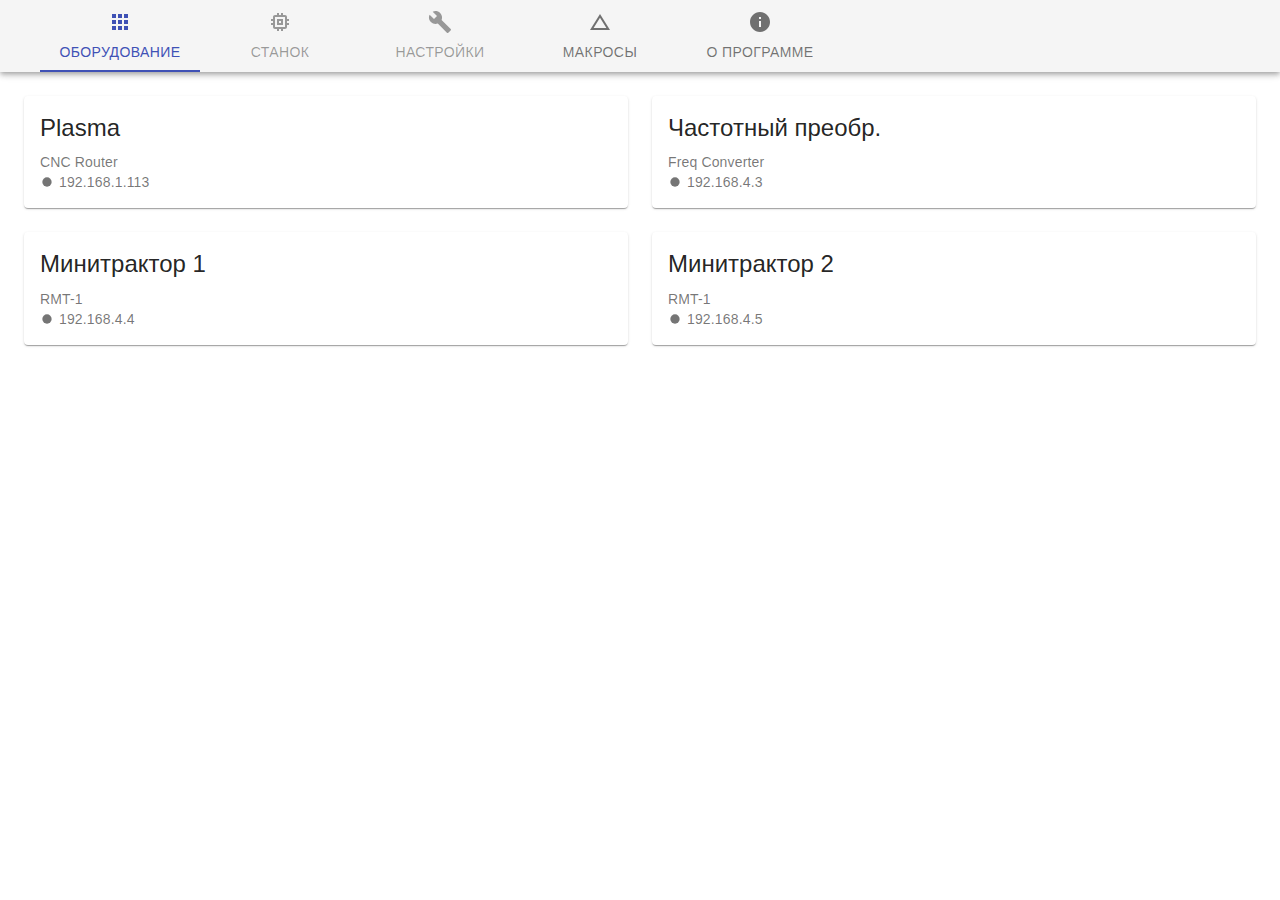
==== data/web/index.html @ c81351ec "Работа с spiffs" ====
<!doctype html><html lang="en"><head><meta charset="utf-8"/><meta name="viewport" content="width=device-width,user-scalable=no"/><meta name="theme-color" content="#000000"/><meta name="description" content="CNC Router"/><link rel="apple-touch-icon" href="./logo192.png"/><link rel="manifest" href="./manifest.json"/><link rel="icon" type="image/ico" href="./cnc-ico-16.ico"/><title>CNC Equipments</title><style>*{touch-action:manipulation}</style><style>@font-face{font-family:"Roboto";font-style:italic;font-display:swap;font-weight:400;src:url(../../static/media/roboto-cyrillic-ext-400-italic.b3e580d2.woff2) format("woff2"),url(../../static/media/roboto-all-400-italic.c762d850.woff) format("woff");unicode-range:U+0460-052f,U+1c80-1c88,U+20b4,U+2de0-2dff,U+a640-a69f,U+fe2e-fe2f}@font-face{font-family:"Roboto";font-style:italic;font-display:swap;font-weight:400;src:url(../../static/media/roboto-cyrillic-400-italic.8266321a.woff2) format("woff2"),url(../../static/media/roboto-all-400-italic.c762d850.woff) format("woff");unicode-range:U+0400-045f,U+0490-0491,U+04b0-04b1,U+2116}@font-face{font-family:"Roboto";font-style:italic;font-display:swap;font-weight:400;src:url(../../static/media/roboto-greek-ext-400-italic.801b64f7.woff2) format("woff2"),url(../../static/media/roboto-all-400-italic.c762d850.woff) format("woff");unicode-range:U+1f??}@font-face{font-family:"Roboto";font-style:italic;font-display:swap;font-weight:400;src:url(../../static/media/roboto-greek-400-italic.469a7840.woff2) format("woff2"),url(../../static/media/roboto-all-400-italic.c762d850.woff) format("woff");unicode-range:U+0370-03ff}@font-face{font-family:"Roboto";font-style:italic;font-display:swap;font-weight:400;src:url(../../static/media/roboto-vietnamese-400-italic.9780bde8.woff2) format("woff2"),url(../../static/media/roboto-all-400-italic.c762d850.woff) format("woff");unicode-range:U+0102-0103,U+0110-0111,U+0128-0129,U+0168-0169,U+01a0-01a1,U+01af-01b0,U+1ea0-1ef9,U+20ab}@font-face{font-family:"Roboto";font-style:italic;font-display:swap;font-weight:400;src:url(../../static/media/roboto-latin-ext-400-italic.dc3871f4.woff2) format("woff2"),url(../../static/media/roboto-all-400-italic.c762d850.woff) format("woff");unicode-range:U+0100-024f,U+0259,U+1e??,U+2020,U+20a0-20ab,U+20ad-20cf,U+2113,U+2c60-2c7f,U+a720-a7ff}@font-face{font-family:"Roboto";font-style:italic;font-display:swap;font-weight:400;src:url(../../static/media/roboto-latin-400-italic.51521a2a.woff2) format("woff2"),url(../../static/media/roboto-all-400-italic.c762d850.woff) format("woff");unicode-range:U+00??,U+0131,U+0152-0153,U+02bb-02bc,U+02c6,U+02da,U+02dc,U+2000-206f,U+2074,U+20ac,U+2122,U+2191,U+2193,U+2212,U+2215,U+feff,U+fffd}@font-face{font-family:"Roboto";font-style:normal;font-display:swap;font-weight:400;src:url(../../static/media/roboto-cyrillic-ext-400-normal.4743c758.woff2) format("woff2"),url(../../static/media/roboto-all-400-normal.a91ad097.woff) format("woff");unicode-range:U+0460-052f,U+1c80-1c88,U+20b4,U+2de0-2dff,U+a640-a69f,U+fe2e-fe2f}@font-face{font-family:"Roboto";font-style:normal;font-display:swap;font-weight:400;src:url(../../static/media/roboto-cyrillic-400-normal.8bb64952.woff2) format("woff2"),url(../../static/media/roboto-all-400-normal.a91ad097.woff) format("woff");unicode-range:U+0400-045f,U+0490-0491,U+04b0-04b1,U+2116}@font-face{font-family:"Roboto";font-style:normal;font-display:swap;font-weight:400;src:url(../../static/media/roboto-greek-ext-400-normal.182ee6a4.woff2) format("woff2"),url(../../static/media/roboto-all-400-normal.a91ad097.woff) format("woff");unicode-range:U+1f??}@font-face{font-family:"Roboto";font-style:normal;font-display:swap;font-weight:400;src:url(../../static/media/roboto-greek-400-normal.c1e9793c.woff2) format("woff2"),url(../../static/media/roboto-all-400-normal.a91ad097.woff) format("woff");unicode-range:U+0370-03ff}@font-face{font-family:"Roboto";font-style:normal;font-display:swap;font-weight:400;src:url(../../static/media/roboto-vietnamese-400-normal.a8be5b46.woff2) format("woff2"),url(../../static/media/roboto-all-400-normal.a91ad097.woff) format("woff");unicode-range:U+0102-0103,U+0110-0111,U+0128-0129,U+0168-0169,U+01a0-01a1,U+01af-01b0,U+1ea0-1ef9,U+20ab}@font-face{font-family:"Roboto";font-style:normal;font-display:swap;font-weight:400;src:url(../../static/media/roboto-latin-ext-400-normal.455200cb.woff2) format("woff2"),url(../../static/media/roboto-all-400-normal.a91ad097.woff) format("woff");unicode-range:U+0100-024f,U+0259,U+1e??,U+2020,U+20a0-20ab,U+20ad-20cf,U+2113,U+2c60-2c7f,U+a720-a7ff}@font-face{font-family:"Roboto";font-style:normal;font-display:swap;font-weight:400;src:url(../../static/media/roboto-latin-400-normal.479970ff.woff2) format("woff2"),url(../../static/media/roboto-all-400-normal.a91ad097.woff) format("woff");unicode-range:U+00??,U+0131,U+0152-0153,U+02bb-02bc,U+02c6,U+02da,U+02dc,U+2000-206f,U+2074,U+20ac,U+2122,U+2191,U+2193,U+2212,U+2215,U+feff,U+fffd}</style><style>body{margin:0;font-family:-apple-system,BlinkMacSystemFont,"Segoe UI","Roboto","Oxygen","Ubuntu","Cantarell","Fira Sans","Droid Sans","Helvetica Neue",sans-serif;-webkit-font-smoothing:antialiased;-moz-osx-font-smoothing:grayscale}code{font-family:source-code-pro,Menlo,Monaco,Consolas,"Courier New",monospace}.App-logo{height:40vmin;pointer-events:none}@media (prefers-reduced-motion:no-preference){.App-logo{-webkit-animation:App-logo-spin 20s linear infinite;animation:App-logo-spin 20s linear infinite}}.App-header{background-color:#282c34;min-height:100vh;display:flex;flex-direction:column;align-items:center;justify-content:center;font-size:calc(10px + 2vmin);color:#fff}.App-link{color:#61dafb}@-webkit-keyframes App-logo-spin{0%{transform:rotate(0deg)}to{transform:rotate(1turn)}}@keyframes App-logo-spin{0%{transform:rotate(0deg)}to{transform:rotate(1turn)}}</style></head><body><noscript>You need to enable JavaScript to run this app.</noscript><div id="root"></div><script>!function(e){function r(r){for(var n,l,c=r[0],f=r[1],i=r[2],p=0,s=[];p<c.length;p++)l=c[p],Object.prototype.hasOwnProperty.call(o,l)&&o[l]&&s.push(o[l][0]),o[l]=0;for(n in f)Object.prototype.hasOwnProperty.call(f,n)&&(e[n]=f[n]);for(a&&a(r);s.length;)s.shift()();return u.push.apply(u,i||[]),t()}function t(){for(var e,r=0;r<u.length;r++){for(var t=u[r],n=!0,c=1;c<t.length;c++){var f=t[c];0!==o[f]&&(n=!1)}n&&(u.splice(r--,1),e=l(l.s=t[0]))}return e}var n={},o={1:0},u=[];function l(r){if(n[r])return n[r].exports;var t=n[r]={i:r,l:!1,exports:{}};return e[r].call(t.exports,t,t.exports,l),t.l=!0,t.exports}l.m=e,l.c=n,l.d=function(e,r,t){l.o(e,r)||Object.defineProperty(e,r,{enumerable:!0,get:t})},l.r=function(e){"undefined"!==typeof Symbol&&Symbol.toStringTag&&Object.defineProperty(e,Symbol.toStringTag,{value:"Module"}),Object.defineProperty(e,"__esModule",{value:!0})},l.t=function(e,r){if(1&r&&(e=l(e)),8&r)return e;if(4&r&&"object"===typeof e&&e&&e.__esModule)return e;var t=Object.create(null);if(l.r(t),Object.defineProperty(t,"default",{enumerable:!0,value:e}),2&r&&"string"!=typeof e)for(var n in e)l.d(t,n,function(r){return e[r]}.bind(null,n));return t},l.n=function(e){var r=e&&e.__esModule?function(){return e.default}:function(){return e};return l.d(r,"a",r),r},l.o=function(e,r){return Object.prototype.hasOwnProperty.call(e,r)},l.p="./";var c=this["webpackJsonpcnc-router"]=this["webpackJsonpcnc-router"]||[],f=c.push.bind(c);c.push=r,c=c.slice();for(var i=0;i<c.length;i++)r(c[i]);var a=f;t()}([]);</script><script>/*! For license information please see 2.c179aa34.chunk.js.LICENSE.txt */
(this["webpackJsonpcnc-router"]=this["webpackJsonpcnc-router"]||[]).push([[2],[function(e,t,n){"use strict";e.exports=n(119)},function(e,t,n){"use strict";function r(){return(r=Object.assign||function(e){for(var t=1;t<arguments.length;t++){var n=arguments[t];for(var r in n)Object.prototype.hasOwnProperty.call(n,r)&&(e[r]=n[r])}return e}).apply(this,arguments)}n.d(t,"a",(function(){return r}))},function(e,t,n){"use strict";n.d(t,"a",(function(){return o}));var r=n(31);function o(e,t){if(null==e)return{};var n,o,i=Object(r.a)(e,t);if(Object.getOwnPropertySymbols){var a=Object.getOwnPropertySymbols(e);for(o=0;o<a.length;o++)n=a[o],t.indexOf(n)>=0||Object.prototype.propertyIsEnumerable.call(e,n)&&(i[n]=e[n])}return i}},function(e,t,n){"use strict";function r(e){var t,n,o="";if("string"===typeof e||"number"===typeof e)o+=e;else if("object"===typeof e)if(Array.isArray(e))for(t=0;t<e.length;t++)e[t]&&(n=r(e[t]))&&(o&&(o+=" "),o+=n);else for(t in e)e[t]&&(o&&(o+=" "),o+=t);return o}t.a=function(){for(var e,t,n=0,o="";n<arguments.length;)(e=arguments[n++])&&(t=r(e))&&(o&&(o+=" "),o+=t);return o}},function(e,t,n){"use strict";var r=n(1),o=n(2),i=n(0),a=n.n(i),l=(n(5),n(62)),u=n.n(l),c=n(134),s=n(179),d=n(135),f=function(e){var t=arguments.length>1&&void 0!==arguments[1]?arguments[1]:{};return function(n){var i=t.defaultTheme,l=t.withTheme,f=void 0!==l&&l,p=t.name,m=Object(o.a)(t,["defaultTheme","withTheme","name"]);var h=p,v=Object(c.a)(e,Object(r.a)({defaultTheme:i,Component:n,name:p||n.displayName,classNamePrefix:h},m)),b=a.a.forwardRef((function(e,t){e.classes;var l,u=e.innerRef,c=Object(o.a)(e,["classes","innerRef"]),m=v(Object(r.a)(Object(r.a)({},n.defaultProps),e)),h=c;return("string"===typeof p||f)&&(l=Object(d.a)()||i,p&&(h=Object(s.a)({theme:l,name:p,props:c})),f&&!h.theme&&(h.theme=l)),a.a.createElement(n,Object(r.a)({ref:u||t,classes:m},h))}));return u()(b,n),b}},p=n(41);t.a=function(e,t){return f(e,Object(r.a)({defaultTheme:p.a},t))}},function(e,t,n){e.exports=n(126)()},function(e,t,n){"use strict";n.d(t,"a",(function(){return o}));var r=n(103);function o(e){if("string"!==typeof e)throw new Error(Object(r.a)(7));return e.charAt(0).toUpperCase()+e.slice(1)}},function(e,t,n){"use strict";n.d(t,"a",(function(){return i}));var r=n(0),o=n(29);function i(e,t){return r.useMemo((function(){return null==e&&null==t?null:function(n){Object(o.a)(e,n),Object(o.a)(t,n)}}),[e,t])}},function(e,t,n){"use strict";function r(e,t,n){return t in e?Object.defineProperty(e,t,{value:n,enumerable:!0,configurable:!0,writable:!0}):e[t]=n,e}n.d(t,"a",(function(){return r}))},,function(e,t,n){"use strict";n.d(t,"d",(function(){return l})),n.d(t,"b",(function(){return c})),n.d(t,"c",(function(){return s})),n.d(t,"a",(function(){return d})),n.d(t,"e",(function(){return f}));var r=n(103);function o(e){var t=arguments.length>1&&void 0!==arguments[1]?arguments[1]:0,n=arguments.length>2&&void 0!==arguments[2]?arguments[2]:1;return Math.min(Math.max(t,e),n)}function i(e){if(e.type)return e;if("#"===e.charAt(0))return i(function(e){e=e.substr(1);var t=new RegExp(".{1,".concat(e.length>=6?2:1,"}"),"g"),n=e.match(t);return n&&1===n[0].length&&(n=n.map((function(e){return e+e}))),n?"rgb".concat(4===n.length?"a":"","(").concat(n.map((function(e,t){return t<3?parseInt(e,16):Math.round(parseInt(e,16)/255*1e3)/1e3})).join(", "),")"):""}(e));var t=e.indexOf("("),n=e.substring(0,t);if(-1===["rgb","rgba","hsl","hsla"].indexOf(n))throw new Error(Object(r.a)(3,e));var o=e.substring(t+1,e.length-1).split(",");return{type:n,values:o=o.map((function(e){return parseFloat(e)}))}}function a(e){var t=e.type,n=e.values;return-1!==t.indexOf("rgb")?n=n.map((function(e,t){return t<3?parseInt(e,10):e})):-1!==t.indexOf("hsl")&&(n[1]="".concat(n[1],"%"),n[2]="".concat(n[2],"%")),"".concat(t,"(").concat(n.join(", "),")")}function l(e,t){var n=u(e),r=u(t);return(Math.max(n,r)+.05)/(Math.min(n,r)+.05)}function u(e){var t="hsl"===(e=i(e)).type?i(function(e){var t=(e=i(e)).values,n=t[0],r=t[1]/100,o=t[2]/100,l=r*Math.min(o,1-o),u=function(e){var t=arguments.length>1&&void 0!==arguments[1]?arguments[1]:(e+n/30)%12;return o-l*Math.max(Math.min(t-3,9-t,1),-1)},c="rgb",s=[Math.round(255*u(0)),Math.round(255*u(8)),Math.round(255*u(4))];return"hsla"===e.type&&(c+="a",s.push(t[3])),a({type:c,values:s})}(e)).values:e.values;return t=t.map((function(e){return(e/=255)<=.03928?e/12.92:Math.pow((e+.055)/1.055,2.4)})),Number((.2126*t[0]+.7152*t[1]+.0722*t[2]).toFixed(3))}function c(e){var t=arguments.length>1&&void 0!==arguments[1]?arguments[1]:.15;return u(e)>.5?d(e,t):f(e,t)}function s(e,t){return e=i(e),t=o(t),"rgb"!==e.type&&"hsl"!==e.type||(e.type+="a"),e.values[3]=t,a(e)}function d(e,t){if(e=i(e),t=o(t),-1!==e.type.indexOf("hsl"))e.values[2]*=1-t;else if(-1!==e.type.indexOf("rgb"))for(var n=0;n<3;n+=1)e.values[n]*=1-t;return a(e)}function f(e,t){if(e=i(e),t=o(t),-1!==e.type.indexOf("hsl"))e.values[2]+=(100-e.values[2])*t;else if(-1!==e.type.indexOf("rgb"))for(var n=0;n<3;n+=1)e.values[n]+=(255-e.values[n])*t;return a(e)}},function(e,t,n){"use strict";!function e(){if("undefined"!==typeof __REACT_DEVTOOLS_GLOBAL_HOOK__&&"function"===typeof __REACT_DEVTOOLS_GLOBAL_HOOK__.checkDCE){0;try{__REACT_DEVTOOLS_GLOBAL_HOOK__.checkDCE(e)}catch(t){console.error(t)}}}(),e.exports=n(120)},function(e,t,n){"use strict";n.d(t,"a",(function(){return i}));var r=n(0),o="undefined"!==typeof window?r.useLayoutEffect:r.useEffect;function i(e){var t=r.useRef(e);return o((function(){t.current=e})),r.useCallback((function(){return t.current.apply(void 0,arguments)}),[])}},function(e,t,n){"use strict";function r(e){if(void 0===e)throw new ReferenceError("this hasn't been initialised - super() hasn't been called");return e}n.d(t,"a",(function(){return r}))},function(e,t,n){"use strict";function r(e,t){if(!(e instanceof t))throw new TypeError("Cannot call a class as a function")}n.d(t,"a",(function(){return r}))},function(e,t,n){"use strict";function r(e,t){for(var n=0;n<t.length;n++){var r=t[n];r.enumerable=r.enumerable||!1,r.configurable=!0,"value"in r&&(r.writable=!0),Object.defineProperty(e,r.key,r)}}function o(e,t,n){return t&&r(e.prototype,t),n&&r(e,n),e}n.d(t,"a",(function(){return o}))},function(e,t,n){"use strict";function r(e){return(r=Object.setPrototypeOf?Object.getPrototypeOf:function(e){return e.__proto__||Object.getPrototypeOf(e)})(e)}function o(){if("undefined"===typeof Reflect||!Reflect.construct)return!1;if(Reflect.construct.sham)return!1;if("function"===typeof Proxy)return!0;try{return Date.prototype.toString.call(Reflect.construct(Date,[],(function(){}))),!0}catch(e){return!1}}function i(e){return(i="function"===typeof Symbol&&"symbol"===typeof Symbol.iterator?function(e){return typeof e}:function(e){return e&&"function"===typeof Symbol&&e.constructor===Symbol&&e!==Symbol.prototype?"symbol":typeof e})(e)}n.d(t,"a",(function(){return u}));var a=n(13);function l(e,t){return!t||"object"!==i(t)&&"function"!==typeof t?Object(a.a)(e):t}function u(e){return function(){var t,n=r(e);if(o()){var i=r(this).constructor;t=Reflect.construct(n,arguments,i)}else t=n.apply(this,arguments);return l(this,t)}}},function(e,t,n){"use strict";function r(e,t){return(r=Object.setPrototypeOf||function(e,t){return e.__proto__=t,e})(e,t)}function o(e,t){if("function"!==typeof t&&null!==t)throw new TypeError("Super expression must either be null or a function");e.prototype=Object.create(t&&t.prototype,{constructor:{value:e,writable:!0,configurable:!0}}),t&&r(e,t)}n.d(t,"a",(function(){return o}))},function(e,t,n){"use strict";function r(e){return e&&e.ownerDocument||document}n.d(t,"a",(function(){return r}))},function(e,t){e.exports=function(e){return e&&e.__esModule?e:{default:e}}},function(e,t,n){"use strict";var r=n(19);Object.defineProperty(t,"__esModule",{value:!0}),t.default=function(e,t){var n=i.default.memo(i.default.forwardRef((function(t,n){return i.default.createElement(a.default,(0,o.default)({ref:n},t),e)})));0;return n.muiName=a.default.muiName,n};var o=r(n(129)),i=r(n(0)),a=r(n(81))},,function(e,t,n){"use strict";function r(e,t,n){return t in e?Object.defineProperty(e,t,{value:n,enumerable:!0,configurable:!0,writable:!0}):e[t]=n,e}n.d(t,"a",(function(){return r}))},function(e,t,n){"use strict";n.d(t,"a",(function(){return i}));var r=n(135),o=(n(0),n(41));function i(){return Object(r.a)()||o.a}},function(e,t,n){"use strict";n.d(t,"a",(function(){return o}));var r=n(60);function o(e,t){return function(e){if(Array.isArray(e))return e}(e)||function(e,t){if("undefined"!==typeof Symbol&&Symbol.iterator in Object(e)){var n=[],r=!0,o=!1,i=void 0;try{for(var a,l=e[Symbol.iterator]();!(r=(a=l.next()).done)&&(n.push(a.value),!t||n.length!==t);r=!0);}catch(u){o=!0,i=u}finally{try{r||null==l.return||l.return()}finally{if(o)throw i}}return n}}(e,t)||Object(r.a)(e,t)||function(){throw new TypeError("Invalid attempt to destructure non-iterable instance.\nIn order to be iterable, non-array objects must have a [Symbol.iterator]() method.")}()}},function(e,t,n){"use strict";function r(e){if(void 0===e)throw new ReferenceError("this hasn't been initialised - super() hasn't been called");return e}n.d(t,"a",(function(){return r}))},function(e,t,n){"use strict";n.d(t,"a",(function(){return i}));var r=n(0),o=n(46);function i(){return r.useContext(o.a)}},function(e,t,n){"use strict";n.d(t,"a",(function(){return l}));var r=n(1),o=n(0),i=n.n(o),a=n(64);function l(e,t){var n=function(t,n){return i.a.createElement(a.a,Object(r.a)({ref:n},t),e)};return n.muiName=a.a.muiName,i.a.memo(i.a.forwardRef(n))}},function(e,t,n){"use strict";n.d(t,"a",(function(){return i}));var r=n(58);var o=n(60);function i(e){return function(e){if(Array.isArray(e))return Object(r.a)(e)}(e)||function(e){if("undefined"!==typeof Symbol&&Symbol.iterator in Object(e))return Array.from(e)}(e)||Object(o.a)(e)||function(){throw new TypeError("Invalid attempt to spread non-iterable instance.\nIn order to be iterable, non-array objects must have a [Symbol.iterator]() method.")}()}},function(e,t,n){"use strict";function r(e,t){"function"===typeof e?e(t):e&&(e.current=t)}n.d(t,"a",(function(){return r}))},,function(e,t,n){"use strict";function r(e,t){if(null==e)return{};var n,r,o={},i=Object.keys(e);for(r=0;r<i.length;r++)n=i[r],t.indexOf(n)>=0||(o[n]=e[n]);return o}n.d(t,"a",(function(){return r}))},function(e,t,n){"use strict";n.d(t,"b",(function(){return i}));var r=n(2),o={easeInOut:"cubic-bezier(0.4, 0, 0.2, 1)",easeOut:"cubic-bezier(0.0, 0, 0.2, 1)",easeIn:"cubic-bezier(0.4, 0, 1, 1)",sharp:"cubic-bezier(0.4, 0, 0.6, 1)"},i={shortest:150,shorter:200,short:250,standard:300,complex:375,enteringScreen:225,leavingScreen:195};function a(e){return"".concat(Math.round(e),"ms")}t.a={easing:o,duration:i,create:function(){var e=arguments.length>0&&void 0!==arguments[0]?arguments[0]:["all"],t=arguments.length>1&&void 0!==arguments[1]?arguments[1]:{},n=t.duration,l=void 0===n?i.standard:n,u=t.easing,c=void 0===u?o.easeInOut:u,s=t.delay,d=void 0===s?0:s;Object(r.a)(t,["duration","easing","delay"]);return(Array.isArray(e)?e:[e]).map((function(e){return"".concat(e," ").concat("string"===typeof l?l:a(l)," ").concat(c," ").concat("string"===typeof d?d:a(d))})).join(",")},getAutoHeightDuration:function(e){if(!e)return 0;var t=e/36;return Math.round(10*(4+15*Math.pow(t,.25)+t/5))}}},function(e,t,n){"use strict";function r(){for(var e=arguments.length,t=new Array(e),n=0;n<e;n++)t[n]=arguments[n];return t.reduce((function(e,t){return null==t?e:function(){for(var n=arguments.length,r=new Array(n),o=0;o<n;o++)r[o]=arguments[o];e.apply(this,r),t.apply(this,r)}}),(function(){}))}n.d(t,"a",(function(){return r}))},,function(e,t,n){"use strict";function r(e,t){e.prototype=Object.create(t.prototype),e.prototype.constructor=e,e.__proto__=t}n.d(t,"a",(function(){return r}))},function(e,t,n){"use strict";function r(e){var t,n=arguments.length>1&&void 0!==arguments[1]?arguments[1]:166;function r(){for(var r=arguments.length,o=new Array(r),i=0;i<r;i++)o[i]=arguments[i];var a=this,l=function(){e.apply(a,o)};clearTimeout(t),t=setTimeout(l,n)}return r.clear=function(){clearTimeout(t)},r}n.d(t,"a",(function(){return r}))},,,function(e,t,n){"use strict";var r=n(132);t.a=function(e,t){return t?Object(r.a)(e,t,{clone:!1}):e}},function(e,t,n){"use strict";n.d(t,"a",(function(){return o}));var r=n(0);function o(e){var t=e.controlled,n=e.default,o=(e.name,e.state,r.useRef(void 0!==t).current),i=r.useState(n),a=i[0],l=i[1];return[o?t:a,r.useCallback((function(e){o||l(e)}),[])]}},function(e,t,n){"use strict";var r=n(8),o=n(2),i=n(132),a=n(1),l=["xs","sm","md","lg","xl"];function u(e){var t=e.values,n=void 0===t?{xs:0,sm:600,md:960,lg:1280,xl:1920}:t,r=e.unit,i=void 0===r?"px":r,u=e.step,c=void 0===u?5:u,s=Object(o.a)(e,["values","unit","step"]);function d(e){var t="number"===typeof n[e]?n[e]:e;return"@media (min-width:".concat(t).concat(i,")")}function f(e,t){var r=l.indexOf(t);return r===l.length-1?d(e):"@media (min-width:".concat("number"===typeof n[e]?n[e]:e).concat(i,") and ")+"(max-width:".concat((-1!==r&&"number"===typeof n[l[r+1]]?n[l[r+1]]:t)-c/100).concat(i,")")}return Object(a.a)({keys:l,values:n,up:d,down:function(e){var t=l.indexOf(e)+1,r=n[l[t]];return t===l.length?d("xs"):"@media (max-width:".concat(("number"===typeof r&&t>0?r:e)-c/100).concat(i,")")},between:f,only:function(e){return f(e,e)},width:function(e){return n[e]}},s)}function c(e,t,n){var o;return Object(a.a)({gutters:function(){var n=arguments.length>0&&void 0!==arguments[0]?arguments[0]:{};return Object(a.a)({paddingLeft:t(2),paddingRight:t(2)},n,Object(r.a)({},e.up("sm"),Object(a.a)({paddingLeft:t(3),paddingRight:t(3)},n[e.up("sm")])))},toolbar:(o={minHeight:56},Object(r.a)(o,"".concat(e.up("xs")," and (orientation: landscape)"),{minHeight:48}),Object(r.a)(o,e.up("sm"),{minHeight:64}),o)},n)}var s=n(103),d={black:"#000",white:"#fff"},f={50:"#fafafa",100:"#f5f5f5",200:"#eeeeee",300:"#e0e0e0",400:"#bdbdbd",500:"#9e9e9e",600:"#757575",700:"#616161",800:"#424242",900:"#212121",A100:"#d5d5d5",A200:"#aaaaaa",A400:"#303030",A700:"#616161"},p={50:"#e8eaf6",100:"#c5cae9",200:"#9fa8da",300:"#7986cb",400:"#5c6bc0",500:"#3f51b5",600:"#3949ab",700:"#303f9f",800:"#283593",900:"#1a237e",A100:"#8c9eff",A200:"#536dfe",A400:"#3d5afe",A700:"#304ffe"},m={50:"#fce4ec",100:"#f8bbd0",200:"#f48fb1",300:"#f06292",400:"#ec407a",500:"#e91e63",600:"#d81b60",700:"#c2185b",800:"#ad1457",900:"#880e4f",A100:"#ff80ab",A200:"#ff4081",A400:"#f50057",A700:"#c51162"},h={50:"#ffebee",100:"#ffcdd2",200:"#ef9a9a",300:"#e57373",400:"#ef5350",500:"#f44336",600:"#e53935",700:"#d32f2f",800:"#c62828",900:"#b71c1c",A100:"#ff8a80",A200:"#ff5252",A400:"#ff1744",A700:"#d50000"},v={50:"#fff3e0",100:"#ffe0b2",200:"#ffcc80",300:"#ffb74d",400:"#ffa726",500:"#ff9800",600:"#fb8c00",700:"#f57c00",800:"#ef6c00",900:"#e65100",A100:"#ffd180",A200:"#ffab40",A400:"#ff9100",A700:"#ff6d00"},b={50:"#e3f2fd",100:"#bbdefb",200:"#90caf9",300:"#64b5f6",400:"#42a5f5",500:"#2196f3",600:"#1e88e5",700:"#1976d2",800:"#1565c0",900:"#0d47a1",A100:"#82b1ff",A200:"#448aff",A400:"#2979ff",A700:"#2962ff"},g={50:"#e8f5e9",100:"#c8e6c9",200:"#a5d6a7",300:"#81c784",400:"#66bb6a",500:"#4caf50",600:"#43a047",700:"#388e3c",800:"#2e7d32",900:"#1b5e20",A100:"#b9f6ca",A200:"#69f0ae",A400:"#00e676",A700:"#00c853"},y=n(10),x={text:{primary:"rgba(0, 0, 0, 0.87)",secondary:"rgba(0, 0, 0, 0.54)",disabled:"rgba(0, 0, 0, 0.38)",hint:"rgba(0, 0, 0, 0.38)"},divider:"rgba(0, 0, 0, 0.12)",background:{paper:d.white,default:f[50]},action:{active:"rgba(0, 0, 0, 0.54)",hover:"rgba(0, 0, 0, 0.04)",hoverOpacity:.04,selected:"rgba(0, 0, 0, 0.08)",selectedOpacity:.08,disabled:"rgba(0, 0, 0, 0.26)",disabledBackground:"rgba(0, 0, 0, 0.12)",disabledOpacity:.38,focus:"rgba(0, 0, 0, 0.12)",focusOpacity:.12,activatedOpacity:.12}},w={text:{primary:d.white,secondary:"rgba(255, 255, 255, 0.7)",disabled:"rgba(255, 255, 255, 0.5)",hint:"rgba(255, 255, 255, 0.5)",icon:"rgba(255, 255, 255, 0.5)"},divider:"rgba(255, 255, 255, 0.12)",background:{paper:f[800],default:"#303030"},action:{active:d.white,hover:"rgba(255, 255, 255, 0.08)",hoverOpacity:.08,selected:"rgba(255, 255, 255, 0.16)",selectedOpacity:.16,disabled:"rgba(255, 255, 255, 0.3)",disabledBackground:"rgba(255, 255, 255, 0.12)",disabledOpacity:.38,focus:"rgba(255, 255, 255, 0.12)",focusOpacity:.12,activatedOpacity:.24}};function O(e,t,n,r){var o=r.light||r,i=r.dark||1.5*r;e[t]||(e.hasOwnProperty(n)?e[t]=e[n]:"light"===t?e.light=Object(y.e)(e.main,o):"dark"===t&&(e.dark=Object(y.a)(e.main,i)))}function E(e){var t=e.primary,n=void 0===t?{light:p[300],main:p[500],dark:p[700]}:t,r=e.secondary,l=void 0===r?{light:m.A200,main:m.A400,dark:m.A700}:r,u=e.error,c=void 0===u?{light:h[300],main:h[500],dark:h[700]}:u,E=e.warning,k=void 0===E?{light:v[300],main:v[500],dark:v[700]}:E,S=e.info,j=void 0===S?{light:b[300],main:b[500],dark:b[700]}:S,C=e.success,T=void 0===C?{light:g[300],main:g[500],dark:g[700]}:C,P=e.type,R=void 0===P?"light":P,N=e.contrastThreshold,M=void 0===N?3:N,I=e.tonalOffset,z=void 0===I?.2:I,_=Object(o.a)(e,["primary","secondary","error","warning","info","success","type","contrastThreshold","tonalOffset"]);function L(e){return Object(y.d)(e,w.text.primary)>=M?w.text.primary:x.text.primary}var A=function(e){var t=arguments.length>1&&void 0!==arguments[1]?arguments[1]:500,n=arguments.length>2&&void 0!==arguments[2]?arguments[2]:300,r=arguments.length>3&&void 0!==arguments[3]?arguments[3]:700;if(!(e=Object(a.a)({},e)).main&&e[t]&&(e.main=e[t]),!e.main)throw new Error(Object(s.a)(4,t));if("string"!==typeof e.main)throw new Error(Object(s.a)(5,JSON.stringify(e.main)));return O(e,"light",n,z),O(e,"dark",r,z),e.contrastText||(e.contrastText=L(e.main)),e},D={dark:w,light:x};return Object(i.a)(Object(a.a)({common:d,type:R,primary:A(n),secondary:A(l,"A400","A200","A700"),error:A(c),warning:A(k),info:A(j),success:A(T),grey:f,contrastThreshold:M,getContrastText:L,augmentColor:A,tonalOffset:z},D[R]),_)}function k(e){return Math.round(1e5*e)/1e5}var S={textTransform:"uppercase"};function j(e,t){var n="function"===typeof t?t(e):t,r=n.fontFamily,l=void 0===r?'"Roboto", "Helvetica", "Arial", sans-serif':r,u=n.fontSize,c=void 0===u?14:u,s=n.fontWeightLight,d=void 0===s?300:s,f=n.fontWeightRegular,p=void 0===f?400:f,m=n.fontWeightMedium,h=void 0===m?500:m,v=n.fontWeightBold,b=void 0===v?700:v,g=n.htmlFontSize,y=void 0===g?16:g,x=n.allVariants,w=n.pxToRem,O=Object(o.a)(n,["fontFamily","fontSize","fontWeightLight","fontWeightRegular","fontWeightMedium","fontWeightBold","htmlFontSize","allVariants","pxToRem"]);var E=c/14,j=w||function(e){return"".concat(e/y*E,"rem")},C=function(e,t,n,r,o){return Object(a.a)({fontFamily:l,fontWeight:e,fontSize:j(t),lineHeight:n},'"Roboto", "Helvetica", "Arial", sans-serif'===l?{letterSpacing:"".concat(k(r/t),"em")}:{},o,x)},T={h1:C(d,96,1.167,-1.5),h2:C(d,60,1.2,-.5),h3:C(p,48,1.167,0),h4:C(p,34,1.235,.25),h5:C(p,24,1.334,0),h6:C(h,20,1.6,.15),subtitle1:C(p,16,1.75,.15),subtitle2:C(h,14,1.57,.1),body1:C(p,16,1.5,.15),body2:C(p,14,1.43,.15),button:C(h,14,1.75,.4,S),caption:C(p,12,1.66,.4),overline:C(p,12,2.66,1,S)};return Object(i.a)(Object(a.a)({htmlFontSize:y,pxToRem:j,round:k,fontFamily:l,fontSize:c,fontWeightLight:d,fontWeightRegular:p,fontWeightMedium:h,fontWeightBold:b},T),O,{clone:!1})}function C(){return["".concat(arguments.length<=0?void 0:arguments[0],"px ").concat(arguments.length<=1?void 0:arguments[1],"px ").concat(arguments.length<=2?void 0:arguments[2],"px ").concat(arguments.length<=3?void 0:arguments[3],"px rgba(0,0,0,").concat(.2,")"),"".concat(arguments.length<=4?void 0:arguments[4],"px ").concat(arguments.length<=5?void 0:arguments[5],"px ").concat(arguments.length<=6?void 0:arguments[6],"px ").concat(arguments.length<=7?void 0:arguments[7],"px rgba(0,0,0,").concat(.14,")"),"".concat(arguments.length<=8?void 0:arguments[8],"px ").concat(arguments.length<=9?void 0:arguments[9],"px ").concat(arguments.length<=10?void 0:arguments[10],"px ").concat(arguments.length<=11?void 0:arguments[11],"px rgba(0,0,0,").concat(.12,")")].join(",")}var T=["none",C(0,2,1,-1,0,1,1,0,0,1,3,0),C(0,3,1,-2,0,2,2,0,0,1,5,0),C(0,3,3,-2,0,3,4,0,0,1,8,0),C(0,2,4,-1,0,4,5,0,0,1,10,0),C(0,3,5,-1,0,5,8,0,0,1,14,0),C(0,3,5,-1,0,6,10,0,0,1,18,0),C(0,4,5,-2,0,7,10,1,0,2,16,1),C(0,5,5,-3,0,8,10,1,0,3,14,2),C(0,5,6,-3,0,9,12,1,0,3,16,2),C(0,6,6,-3,0,10,14,1,0,4,18,3),C(0,6,7,-4,0,11,15,1,0,4,20,3),C(0,7,8,-4,0,12,17,2,0,5,22,4),C(0,7,8,-4,0,13,19,2,0,5,24,4),C(0,7,9,-4,0,14,21,2,0,5,26,4),C(0,8,9,-5,0,15,22,2,0,6,28,5),C(0,8,10,-5,0,16,24,2,0,6,30,5),C(0,8,11,-5,0,17,26,2,0,6,32,5),C(0,9,11,-5,0,18,28,2,0,7,34,6),C(0,9,12,-6,0,19,29,2,0,7,36,6),C(0,10,13,-6,0,20,31,3,0,8,38,7),C(0,10,13,-6,0,21,33,3,0,8,40,7),C(0,10,14,-6,0,22,35,3,0,8,42,7),C(0,11,14,-7,0,23,36,3,0,9,44,8),C(0,11,15,-7,0,24,38,3,0,9,46,8)],P={borderRadius:4},R=n(206);function N(){var e=arguments.length>0&&void 0!==arguments[0]?arguments[0]:8;if(e.mui)return e;var t=Object(R.a)({spacing:e}),n=function(){for(var e=arguments.length,n=new Array(e),r=0;r<e;r++)n[r]=arguments[r];return 0===n.length?t(1):1===n.length?t(n[0]):n.map((function(e){if("string"===typeof e)return e;var n=t(e);return"number"===typeof n?"".concat(n,"px"):n})).join(" ")};return Object.defineProperty(n,"unit",{get:function(){return e}}),n.mui=!0,n}var M=n(32),I=n(63);var z=function(){for(var e=arguments.length>0&&void 0!==arguments[0]?arguments[0]:{},t=e.breakpoints,n=void 0===t?{}:t,r=e.mixins,a=void 0===r?{}:r,l=e.palette,s=void 0===l?{}:l,d=e.spacing,f=e.typography,p=void 0===f?{}:f,m=Object(o.a)(e,["breakpoints","mixins","palette","spacing","typography"]),h=E(s),v=u(n),b=N(d),g=Object(i.a)({breakpoints:v,direction:"ltr",mixins:c(v,b,a),overrides:{},palette:h,props:{},shadows:T,typography:j(h,p),spacing:b,shape:P,transitions:M.a,zIndex:I.a},m),y=arguments.length,x=new Array(y>1?y-1:0),w=1;w<y;w++)x[w-1]=arguments[w];return g=x.reduce((function(e,t){return Object(i.a)(e,t)}),g)}();t.a=z},function(e,t,n){"use strict";var r=n(0),o=r.createContext({});t.a=o},function(e,t,n){"use strict";n.d(t,"b",(function(){return r})),n.d(t,"a",(function(){return o}));var r=function(e){return e.scrollTop};function o(e,t){var n=e.timeout,r=e.style,o=void 0===r?{}:r;return{duration:o.transitionDuration||"number"===typeof n?n:n[t.mode]||0,delay:o.transitionDelay}}},function(e,t,n){"use strict";function r(e){return(r="function"===typeof Symbol&&"symbol"===typeof Symbol.iterator?function(e){return typeof e}:function(e){return e&&"function"===typeof Symbol&&e.constructor===Symbol&&e!==Symbol.prototype?"symbol":typeof e})(e)}n.d(t,"a",(function(){return r}))},function(e,t,n){"use strict";function r(e){return null!=e&&!(Array.isArray(e)&&0===e.length)}function o(e){var t=arguments.length>1&&void 0!==arguments[1]&&arguments[1];return e&&(r(e.value)&&""!==e.value||t&&r(e.defaultValue)&&""!==e.defaultValue)}function i(e){return e.startAdornment}n.d(t,"b",(function(){return o})),n.d(t,"a",(function(){return i}))},function(e,t,n){"use strict";n.d(t,"b",(function(){return i}));var r=n(0),o=r.createContext();function i(){return r.useContext(o)}t.a=o},function(e,t,n){"use strict";var r=n(1),o=n(2),i=n(0),a=(n(5),n(3)),l=n(4),u=n(6),c={h1:"h1",h2:"h2",h3:"h3",h4:"h4",h5:"h5",h6:"h6",subtitle1:"h6",subtitle2:"h6",body1:"p",body2:"p"},s=i.forwardRef((function(e,t){var n=e.align,l=void 0===n?"inherit":n,s=e.classes,d=e.className,f=e.color,p=void 0===f?"initial":f,m=e.component,h=e.display,v=void 0===h?"initial":h,b=e.gutterBottom,g=void 0!==b&&b,y=e.noWrap,x=void 0!==y&&y,w=e.paragraph,O=void 0!==w&&w,E=e.variant,k=void 0===E?"body1":E,S=e.variantMapping,j=void 0===S?c:S,C=Object(o.a)(e,["align","classes","className","color","component","display","gutterBottom","noWrap","paragraph","variant","variantMapping"]),T=m||(O?"p":j[k]||c[k])||"span";return i.createElement(T,Object(r.a)({className:Object(a.a)(s.root,d,"inherit"!==k&&s[k],"initial"!==p&&s["color".concat(Object(u.a)(p))],x&&s.noWrap,g&&s.gutterBottom,O&&s.paragraph,"inherit"!==l&&s["align".concat(Object(u.a)(l))],"initial"!==v&&s["display".concat(Object(u.a)(v))]),ref:t},C))}));t.a=Object(l.a)((function(e){return{root:{margin:0},body2:e.typography.body2,body1:e.typography.body1,caption:e.typography.caption,button:e.typography.button,h1:e.typography.h1,h2:e.typography.h2,h3:e.typography.h3,h4:e.typography.h4,h5:e.typography.h5,h6:e.typography.h6,subtitle1:e.typography.subtitle1,subtitle2:e.typography.subtitle2,overline:e.typography.overline,srOnly:{position:"absolute",height:1,width:1,overflow:"hidden"},alignLeft:{textAlign:"left"},alignCenter:{textAlign:"center"},alignRight:{textAlign:"right"},alignJustify:{textAlign:"justify"},noWrap:{overflow:"hidden",textOverflow:"ellipsis",whiteSpace:"nowrap"},gutterBottom:{marginBottom:"0.35em"},paragraph:{marginBottom:16},colorInherit:{color:"inherit"},colorPrimary:{color:e.palette.primary.main},colorSecondary:{color:e.palette.secondary.main},colorTextPrimary:{color:e.palette.text.primary},colorTextSecondary:{color:e.palette.text.secondary},colorError:{color:e.palette.error.main},displayInline:{display:"inline"},displayBlock:{display:"block"}}}),{name:"MuiTypography"})(s)},,function(e,t,n){"use strict";n.d(t,"a",(function(){return m}));var r=n(0),o=n(11),i=!0,a=!1,l=null,u={text:!0,search:!0,url:!0,tel:!0,email:!0,password:!0,number:!0,date:!0,month:!0,week:!0,time:!0,datetime:!0,"datetime-local":!0};function c(e){e.metaKey||e.altKey||e.ctrlKey||(i=!0)}function s(){i=!1}function d(){"hidden"===this.visibilityState&&a&&(i=!0)}function f(e){var t=e.target;try{return t.matches(":focus-visible")}catch(n){}return i||function(e){var t=e.type,n=e.tagName;return!("INPUT"!==n||!u[t]||e.readOnly)||("TEXTAREA"===n&&!e.readOnly||!!e.isContentEditable)}(t)}function p(){a=!0,window.clearTimeout(l),l=window.setTimeout((function(){a=!1}),100)}function m(){return{isFocusVisible:f,onBlurVisible:p,ref:r.useCallback((function(e){var t,n=o.findDOMNode(e);null!=n&&((t=n.ownerDocument).addEventListener("keydown",c,!0),t.addEventListener("mousedown",s,!0),t.addEventListener("pointerdown",s,!0),t.addEventListener("touchstart",s,!0),t.addEventListener("visibilitychange",d,!0))}),[])}}},function(e,t,n){"use strict";n.d(t,"a",(function(){return o}));var r=n(18);function o(e){return Object(r.a)(e).defaultView||window}},function(e,t,n){"use strict";function r(e,t){for(var n=0;n<t.length;n++){var r=t[n];r.enumerable=r.enumerable||!1,r.configurable=!0,"value"in r&&(r.writable=!0),Object.defineProperty(e,r.key,r)}}function o(e,t,n){return t&&r(e.prototype,t),n&&r(e,n),e}n.d(t,"a",(function(){return o}))},function(e,t,n){"use strict";var r=n(0),o=n.n(r);t.a=o.a.createContext(null)},function(e,t,n){"use strict";n.d(t,"a",(function(){return o}));var r=n(0);function o(e,t){return r.isValidElement(e)&&-1!==t.indexOf(e.type.muiName)}},,,,function(e,t,n){"use strict";e.exports=n(128)},function(e,t,n){"use strict";function r(e,t){(null==t||t>e.length)&&(t=e.length);for(var n=0,r=new Array(t);n<t;n++)r[n]=e[n];return r}n.d(t,"a",(function(){return r}))},function(e,t,n){"use strict";var r=n(1),o=n(2),i=n(0),a=n.n(i),l=(n(5),n(11)),u=n(3),c=n(7),s=n(12),d=n(4),f=n(49),p=n(28),m=n(31),h=n(25),v=n(35),b=n(52);function g(e,t){var n=Object.create(null);return e&&i.Children.map(e,(function(e){return e})).forEach((function(e){n[e.key]=function(e){return t&&Object(i.isValidElement)(e)?t(e):e}(e)})),n}function y(e,t,n){return null!=n[t]?n[t]:e.props[t]}function x(e,t,n){var r=g(e.children),o=function(e,t){function n(n){return n in t?t[n]:e[n]}e=e||{},t=t||{};var r,o=Object.create(null),i=[];for(var a in e)a in t?i.length&&(o[a]=i,i=[]):i.push(a);var l={};for(var u in t){if(o[u])for(r=0;r<o[u].length;r++){var c=o[u][r];l[o[u][r]]=n(c)}l[u]=n(u)}for(r=0;r<i.length;r++)l[i[r]]=n(i[r]);return l}(t,r);return Object.keys(o).forEach((function(a){var l=o[a];if(Object(i.isValidElement)(l)){var u=a in t,c=a in r,s=t[a],d=Object(i.isValidElement)(s)&&!s.props.in;!c||u&&!d?c||!u||d?c&&u&&Object(i.isValidElement)(s)&&(o[a]=Object(i.cloneElement)(l,{onExited:n.bind(null,l),in:s.props.in,exit:y(l,"exit",e),enter:y(l,"enter",e)})):o[a]=Object(i.cloneElement)(l,{in:!1}):o[a]=Object(i.cloneElement)(l,{onExited:n.bind(null,l),in:!0,exit:y(l,"exit",e),enter:y(l,"enter",e)})}})),o}var w=Object.values||function(e){return Object.keys(e).map((function(t){return e[t]}))},O=function(e){function t(t,n){var r,o=(r=e.call(this,t,n)||this).handleExited.bind(Object(h.a)(r));return r.state={contextValue:{isMounting:!0},handleExited:o,firstRender:!0},r}Object(v.a)(t,e);var n=t.prototype;return n.componentDidMount=function(){this.mounted=!0,this.setState({contextValue:{isMounting:!1}})},n.componentWillUnmount=function(){this.mounted=!1},t.getDerivedStateFromProps=function(e,t){var n,r,o=t.children,a=t.handleExited;return{children:t.firstRender?(n=e,r=a,g(n.children,(function(e){return Object(i.cloneElement)(e,{onExited:r.bind(null,e),in:!0,appear:y(e,"appear",n),enter:y(e,"enter",n),exit:y(e,"exit",n)})}))):x(e,o,a),firstRender:!1}},n.handleExited=function(e,t){var n=g(this.props.children);e.key in n||(e.props.onExited&&e.props.onExited(t),this.mounted&&this.setState((function(t){var n=Object(r.a)({},t.children);return delete n[e.key],{children:n}})))},n.render=function(){var e=this.props,t=e.component,n=e.childFactory,r=Object(m.a)(e,["component","childFactory"]),o=this.state.contextValue,i=w(this.state.children).map(n);return delete r.appear,delete r.enter,delete r.exit,null===t?a.a.createElement(b.a.Provider,{value:o},i):a.a.createElement(b.a.Provider,{value:o},a.a.createElement(t,r,i))},t}(a.a.Component);O.propTypes={},O.defaultProps={component:"div",childFactory:function(e){return e}};var E=O,k="undefined"===typeof window?i.useEffect:i.useLayoutEffect;var S=function(e){var t=e.classes,n=e.pulsate,r=void 0!==n&&n,o=e.rippleX,a=e.rippleY,l=e.rippleSize,c=e.in,d=e.onExited,f=void 0===d?function(){}:d,p=e.timeout,m=i.useState(!1),h=m[0],v=m[1],b=Object(u.a)(t.ripple,t.rippleVisible,r&&t.ripplePulsate),g={width:l,height:l,top:-l/2+a,left:-l/2+o},y=Object(u.a)(t.child,h&&t.childLeaving,r&&t.childPulsate),x=Object(s.a)(f);return k((function(){if(!c){v(!0);var e=setTimeout(x,p);return function(){clearTimeout(e)}}}),[x,c,p]),i.createElement("span",{className:b,style:g},i.createElement("span",{className:y}))},j=i.forwardRef((function(e,t){var n=e.center,a=void 0!==n&&n,l=e.classes,c=e.className,s=Object(o.a)(e,["center","classes","className"]),d=i.useState([]),f=d[0],m=d[1],h=i.useRef(0),v=i.useRef(null);i.useEffect((function(){v.current&&(v.current(),v.current=null)}),[f]);var b=i.useRef(!1),g=i.useRef(null),y=i.useRef(null),x=i.useRef(null);i.useEffect((function(){return function(){clearTimeout(g.current)}}),[]);var w=i.useCallback((function(e){var t=e.pulsate,n=e.rippleX,r=e.rippleY,o=e.rippleSize,a=e.cb;m((function(e){return[].concat(Object(p.a)(e),[i.createElement(S,{key:h.current,classes:l,timeout:550,pulsate:t,rippleX:n,rippleY:r,rippleSize:o})])})),h.current+=1,v.current=a}),[l]),O=i.useCallback((function(){var e=arguments.length>0&&void 0!==arguments[0]?arguments[0]:{},t=arguments.length>1&&void 0!==arguments[1]?arguments[1]:{},n=arguments.length>2?arguments[2]:void 0,r=t.pulsate,o=void 0!==r&&r,i=t.center,l=void 0===i?a||t.pulsate:i,u=t.fakeElement,c=void 0!==u&&u;if("mousedown"===e.type&&b.current)b.current=!1;else{"touchstart"===e.type&&(b.current=!0);var s,d,f,p=c?null:x.current,m=p?p.getBoundingClientRect():{width:0,height:0,left:0,top:0};if(l||0===e.clientX&&0===e.clientY||!e.clientX&&!e.touches)s=Math.round(m.width/2),d=Math.round(m.height/2);else{var h=e.touches?e.touches[0]:e,v=h.clientX,O=h.clientY;s=Math.round(v-m.left),d=Math.round(O-m.top)}if(l)(f=Math.sqrt((2*Math.pow(m.width,2)+Math.pow(m.height,2))/3))%2===0&&(f+=1);else{var E=2*Math.max(Math.abs((p?p.clientWidth:0)-s),s)+2,k=2*Math.max(Math.abs((p?p.clientHeight:0)-d),d)+2;f=Math.sqrt(Math.pow(E,2)+Math.pow(k,2))}e.touches?null===y.current&&(y.current=function(){w({pulsate:o,rippleX:s,rippleY:d,rippleSize:f,cb:n})},g.current=setTimeout((function(){y.current&&(y.current(),y.current=null)}),80)):w({pulsate:o,rippleX:s,rippleY:d,rippleSize:f,cb:n})}}),[a,w]),k=i.useCallback((function(){O({},{pulsate:!0})}),[O]),j=i.useCallback((function(e,t){if(clearTimeout(g.current),"touchend"===e.type&&y.current)return e.persist(),y.current(),y.current=null,void(g.current=setTimeout((function(){j(e,t)})));y.current=null,m((function(e){return e.length>0?e.slice(1):e})),v.current=t}),[]);return i.useImperativeHandle(t,(function(){return{pulsate:k,start:O,stop:j}}),[k,O,j]),i.createElement("span",Object(r.a)({className:Object(u.a)(l.root,c),ref:x},s),i.createElement(E,{component:null,exit:!0},f))})),C=Object(d.a)((function(e){return{root:{overflow:"hidden",pointerEvents:"none",position:"absolute",zIndex:0,top:0,right:0,bottom:0,left:0,borderRadius:"inherit"},ripple:{opacity:0,position:"absolute"},rippleVisible:{opacity:.3,transform:"scale(1)",animation:"$enter ".concat(550,"ms ").concat(e.transitions.easing.easeInOut)},ripplePulsate:{animationDuration:"".concat(e.transitions.duration.shorter,"ms")},child:{opacity:1,display:"block",width:"100%",height:"100%",borderRadius:"50%",backgroundColor:"currentColor"},childLeaving:{opacity:0,animation:"$exit ".concat(550,"ms ").concat(e.transitions.easing.easeInOut)},childPulsate:{position:"absolute",left:0,top:0,animation:"$pulsate 2500ms ".concat(e.transitions.easing.easeInOut," 200ms infinite")},"@keyframes enter":{"0%":{transform:"scale(0)",opacity:.1},"100%":{transform:"scale(1)",opacity:.3}},"@keyframes exit":{"0%":{opacity:1},"100%":{opacity:0}},"@keyframes pulsate":{"0%":{transform:"scale(1)"},"50%":{transform:"scale(0.92)"},"100%":{transform:"scale(1)"}}}}),{flip:!1,name:"MuiTouchRipple"})(i.memo(j)),T=i.forwardRef((function(e,t){var n=e.action,a=e.buttonRef,d=e.centerRipple,p=void 0!==d&&d,m=e.children,h=e.classes,v=e.className,b=e.component,g=void 0===b?"button":b,y=e.disabled,x=void 0!==y&&y,w=e.disableRipple,O=void 0!==w&&w,E=e.disableTouchRipple,k=void 0!==E&&E,S=e.focusRipple,j=void 0!==S&&S,T=e.focusVisibleClassName,P=e.onBlur,R=e.onClick,N=e.onFocus,M=e.onFocusVisible,I=e.onKeyDown,z=e.onKeyUp,_=e.onMouseDown,L=e.onMouseLeave,A=e.onMouseUp,D=e.onTouchEnd,F=e.onTouchMove,W=e.onTouchStart,B=e.onDragLeave,V=e.tabIndex,$=void 0===V?0:V,H=e.TouchRippleProps,U=e.type,q=void 0===U?"button":U,K=Object(o.a)(e,["action","buttonRef","centerRipple","children","classes","className","component","disabled","disableRipple","disableTouchRipple","focusRipple","focusVisibleClassName","onBlur","onClick","onFocus","onFocusVisible","onKeyDown","onKeyUp","onMouseDown","onMouseLeave","onMouseUp","onTouchEnd","onTouchMove","onTouchStart","onDragLeave","tabIndex","TouchRippleProps","type"]),Q=i.useRef(null);var Y=i.useRef(null),X=i.useState(!1),G=X[0],J=X[1];x&&G&&J(!1);var Z=Object(f.a)(),ee=Z.isFocusVisible,te=Z.onBlurVisible,ne=Z.ref;function re(e,t){var n=arguments.length>2&&void 0!==arguments[2]?arguments[2]:k;return Object(s.a)((function(r){return t&&t(r),!n&&Y.current&&Y.current[e](r),!0}))}i.useImperativeHandle(n,(function(){return{focusVisible:function(){J(!0),Q.current.focus()}}}),[]),i.useEffect((function(){G&&j&&!O&&Y.current.pulsate()}),[O,j,G]);var oe=re("start",_),ie=re("stop",B),ae=re("stop",A),le=re("stop",(function(e){G&&e.preventDefault(),L&&L(e)})),ue=re("start",W),ce=re("stop",D),se=re("stop",F),de=re("stop",(function(e){G&&(te(e),J(!1)),P&&P(e)}),!1),fe=Object(s.a)((function(e){Q.current||(Q.current=e.currentTarget),ee(e)&&(J(!0),M&&M(e)),N&&N(e)})),pe=function(){var e=l.findDOMNode(Q.current);return g&&"button"!==g&&!("A"===e.tagName&&e.href)},me=i.useRef(!1),he=Object(s.a)((function(e){j&&!me.current&&G&&Y.current&&" "===e.key&&(me.current=!0,e.persist(),Y.current.stop(e,(function(){Y.current.start(e)}))),e.target===e.currentTarget&&pe()&&" "===e.key&&e.preventDefault(),I&&I(e),e.target===e.currentTarget&&pe()&&"Enter"===e.key&&!x&&(e.preventDefault(),R&&R(e))})),ve=Object(s.a)((function(e){j&&" "===e.key&&Y.current&&G&&!e.defaultPrevented&&(me.current=!1,e.persist(),Y.current.stop(e,(function(){Y.current.pulsate(e)}))),z&&z(e),R&&e.target===e.currentTarget&&pe()&&" "===e.key&&!e.defaultPrevented&&R(e)})),be=g;"button"===be&&K.href&&(be="a");var ge={};"button"===be?(ge.type=q,ge.disabled=x):("a"===be&&K.href||(ge.role="button"),ge["aria-disabled"]=x);var ye=Object(c.a)(a,t),xe=Object(c.a)(ne,Q),we=Object(c.a)(ye,xe),Oe=i.useState(!1),Ee=Oe[0],ke=Oe[1];i.useEffect((function(){ke(!0)}),[]);var Se=Ee&&!O&&!x;return i.createElement(be,Object(r.a)({className:Object(u.a)(h.root,v,G&&[h.focusVisible,T],x&&h.disabled),onBlur:de,onClick:R,onFocus:fe,onKeyDown:he,onKeyUp:ve,onMouseDown:oe,onMouseLeave:le,onMouseUp:ae,onDragLeave:ie,onTouchEnd:ce,onTouchMove:se,onTouchStart:ue,ref:we,tabIndex:x?-1:$},ge,K),m,Se?i.createElement(C,Object(r.a)({ref:Y,center:p},H)):null)}));t.a=Object(d.a)({root:{display:"inline-flex",alignItems:"center",justifyContent:"center",position:"relative",WebkitTapHighlightColor:"transparent",backgroundColor:"transparent",outline:0,border:0,margin:0,borderRadius:0,padding:0,cursor:"pointer",userSelect:"none",verticalAlign:"middle","-moz-appearance":"none","-webkit-appearance":"none",textDecoration:"none",color:"inherit","&::-moz-focus-inner":{borderStyle:"none"},"&$disabled":{pointerEvents:"none",cursor:"default"},"@media print":{colorAdjust:"exact"}},disabled:{},focusVisible:{}},{name:"MuiButtonBase"})(T)},function(e,t,n){"use strict";n.d(t,"a",(function(){return o}));var r=n(58);function o(e,t){if(e){if("string"===typeof e)return Object(r.a)(e,t);var n=Object.prototype.toString.call(e).slice(8,-1);return"Object"===n&&e.constructor&&(n=e.constructor.name),"Map"===n||"Set"===n?Array.from(e):"Arguments"===n||/^(?:Ui|I)nt(?:8|16|32)(?:Clamped)?Array$/.test(n)?Object(r.a)(e,t):void 0}}},function(e,t,n){"use strict";n.d(t,"a",(function(){return a}));n(28),n(1);var r=n(44),o=(n(5),n(39),{xs:0,sm:600,md:960,lg:1280,xl:1920}),i={keys:["xs","sm","md","lg","xl"],up:function(e){return"@media (min-width:".concat(o[e],"px)")}};function a(e,t,n){if(Array.isArray(t)){var o=e.theme.breakpoints||i;return t.reduce((function(e,r,i){return e[o.up(o.keys[i])]=n(t[i]),e}),{})}if("object"===Object(r.a)(t)){var a=e.theme.breakpoints||i;return Object.keys(t).reduce((function(e,r){return e[a.up(r)]=n(t[r]),e}),{})}return n(t)}},function(e,t,n){"use strict";var r=n(57),o={childContextTypes:!0,contextType:!0,contextTypes:!0,defaultProps:!0,displayName:!0,getDefaultProps:!0,getDerivedStateFromError:!0,getDerivedStateFromProps:!0,mixins:!0,propTypes:!0,type:!0},i={name:!0,length:!0,prototype:!0,caller:!0,callee:!0,arguments:!0,arity:!0},a={$$typeof:!0,compare:!0,defaultProps:!0,displayName:!0,propTypes:!0,type:!0},l={};function u(e){return r.isMemo(e)?a:l[e.$$typeof]||o}l[r.ForwardRef]={$$typeof:!0,render:!0,defaultProps:!0,displayName:!0,propTypes:!0},l[r.Memo]=a;var c=Object.defineProperty,s=Object.getOwnPropertyNames,d=Object.getOwnPropertySymbols,f=Object.getOwnPropertyDescriptor,p=Object.getPrototypeOf,m=Object.prototype;e.exports=function e(t,n,r){if("string"!==typeof n){if(m){var o=p(n);o&&o!==m&&e(t,o,r)}var a=s(n);d&&(a=a.concat(d(n)));for(var l=u(t),h=u(n),v=0;v<a.length;++v){var b=a[v];if(!i[b]&&(!r||!r[b])&&(!h||!h[b])&&(!l||!l[b])){var g=f(n,b);try{c(t,b,g)}catch(y){}}}}return t}},function(e,t,n){"use strict";t.a={mobileStepper:1e3,speedDial:1050,appBar:1100,drawer:1200,modal:1300,snackbar:1400,tooltip:1500}},function(e,t,n){"use strict";var r=n(1),o=n(2),i=n(0),a=(n(5),n(3)),l=n(4),u=n(6),c=i.forwardRef((function(e,t){var n=e.children,l=e.classes,c=e.className,s=e.color,d=void 0===s?"inherit":s,f=e.component,p=void 0===f?"svg":f,m=e.fontSize,h=void 0===m?"default":m,v=e.htmlColor,b=e.titleAccess,g=e.viewBox,y=void 0===g?"0 0 24 24":g,x=Object(o.a)(e,["children","classes","className","color","component","fontSize","htmlColor","titleAccess","viewBox"]);return i.createElement(p,Object(r.a)({className:Object(a.a)(l.root,c,"inherit"!==d&&l["color".concat(Object(u.a)(d))],"default"!==h&&l["fontSize".concat(Object(u.a)(h))]),focusable:"false",viewBox:y,color:v,"aria-hidden":!b||void 0,role:b?"img":void 0,ref:t},x),n,b?i.createElement("title",null,b):null)}));c.muiName="SvgIcon",t.a=Object(l.a)((function(e){return{root:{userSelect:"none",width:"1em",height:"1em",display:"inline-block",fill:"currentColor",flexShrink:0,fontSize:e.typography.pxToRem(24),transition:e.transitions.create("fill",{duration:e.transitions.duration.shorter})},colorPrimary:{color:e.palette.primary.main},colorSecondary:{color:e.palette.secondary.main},colorAction:{color:e.palette.action.active},colorError:{color:e.palette.error.main},colorDisabled:{color:e.palette.action.disabled},fontSizeInherit:{fontSize:"inherit"},fontSizeSmall:{fontSize:e.typography.pxToRem(20)},fontSizeLarge:{fontSize:e.typography.pxToRem(35)}}}),{name:"MuiSvgIcon"})(c)},function(e,t,n){"use strict";function r(){var e=document.createElement("div");e.style.width="99px",e.style.height="99px",e.style.position="absolute",e.style.top="-9999px",e.style.overflow="scroll",document.body.appendChild(e);var t=e.offsetWidth-e.clientWidth;return document.body.removeChild(e),t}n.d(t,"a",(function(){return r}))},function(e,t,n){"use strict";function r(e,t){if(null==e)return{};var n,r,o=function(e,t){if(null==e)return{};var n,r,o={},i=Object.keys(e);for(r=0;r<i.length;r++)n=i[r],t.indexOf(n)>=0||(o[n]=e[n]);return o}(e,t);if(Object.getOwnPropertySymbols){var i=Object.getOwnPropertySymbols(e);for(r=0;r<i.length;r++)n=i[r],t.indexOf(n)>=0||Object.prototype.propertyIsEnumerable.call(e,n)&&(o[n]=e[n])}return o}n.d(t,"a",(function(){return r}))},,,function(e,t,n){"use strict";var r=n(19);Object.defineProperty(t,"__esModule",{value:!0}),t.default=void 0;var o=r(n(0)),i=(0,r(n(20)).default)(o.default.createElement("path",{d:"M4 12l1.41 1.41L11 7.83V20h2V7.83l5.58 5.59L20 12l-8-8-8 8z"}),"ArrowUpward");t.default=i},function(e,t,n){"use strict";var r=n(19);Object.defineProperty(t,"__esModule",{value:!0}),t.default=void 0;var o=r(n(0)),i=(0,r(n(20)).default)(o.default.createElement("path",{d:"M20 12l-1.41-1.41L13 16.17V4h-2v12.17l-5.58-5.59L4 12l8 8 8-8z"}),"ArrowDownward");t.default=i},function(e,t,n){"use strict";var r=n(19);Object.defineProperty(t,"__esModule",{value:!0}),t.default=void 0;var o=r(n(0)),i=(0,r(n(20)).default)(o.default.createElement("circle",{cx:"12",cy:"12",r:"10"}),"Brightness1");t.default=i},function(e,t,n){"use strict";n.d(t,"a",(function(){return i}));var r=n(22);function o(e,t){var n=Object.keys(e);if(Object.getOwnPropertySymbols){var r=Object.getOwnPropertySymbols(e);t&&(r=r.filter((function(t){return Object.getOwnPropertyDescriptor(e,t).enumerable}))),n.push.apply(n,r)}return n}function i(e){for(var t=1;t<arguments.length;t++){var n=null!=arguments[t]?arguments[t]:{};t%2?o(Object(n),!0).forEach((function(t){Object(r.a)(e,t,n[t])})):Object.getOwnPropertyDescriptors?Object.defineProperties(e,Object.getOwnPropertyDescriptors(n)):o(Object(n)).forEach((function(t){Object.defineProperty(e,t,Object.getOwnPropertyDescriptor(n,t))}))}return e}},function(e,t,n){"use strict";var r=n(2),o=n(1),i=n(0),a=(n(5),n(3)),l=n(4),u=i.forwardRef((function(e,t){var n=e.classes,l=e.className,u=e.component,c=void 0===u?"div":u,s=e.square,d=void 0!==s&&s,f=e.elevation,p=void 0===f?1:f,m=e.variant,h=void 0===m?"elevation":m,v=Object(r.a)(e,["classes","className","component","square","elevation","variant"]);return i.createElement(c,Object(o.a)({className:Object(a.a)(n.root,l,"outlined"===h?n.outlined:n["elevation".concat(p)],!d&&n.rounded),ref:t},v))}));t.a=Object(l.a)((function(e){var t={};return e.shadows.forEach((function(e,n){t["elevation".concat(n)]={boxShadow:e}})),Object(o.a)({root:{backgroundColor:e.palette.background.paper,color:e.palette.text.primary,transition:e.transitions.create("box-shadow")},rounded:{borderRadius:e.shape.borderRadius},outlined:{border:"1px solid ".concat(e.palette.divider)}},t)}),{name:"MuiPaper"})(u)},,,,,,,function(e,t,n){"use strict";var r=Object.getOwnPropertySymbols,o=Object.prototype.hasOwnProperty,i=Object.prototype.propertyIsEnumerable;function a(e){if(null===e||void 0===e)throw new TypeError("Object.assign cannot be called with null or undefined");return Object(e)}e.exports=function(){try{if(!Object.assign)return!1;var e=new String("abc");if(e[5]="de","5"===Object.getOwnPropertyNames(e)[0])return!1;for(var t={},n=0;n<10;n++)t["_"+String.fromCharCode(n)]=n;if("0123456789"!==Object.getOwnPropertyNames(t).map((function(e){return t[e]})).join(""))return!1;var r={};return"abcdefghijklmnopqrst".split("").forEach((function(e){r[e]=e})),"abcdefghijklmnopqrst"===Object.keys(Object.assign({},r)).join("")}catch(o){return!1}}()?Object.assign:function(e,t){for(var n,l,u=a(e),c=1;c<arguments.length;c++){for(var s in n=Object(arguments[c]))o.call(n,s)&&(u[s]=n[s]);if(r){l=r(n);for(var d=0;d<l.length;d++)i.call(n,l[d])&&(u[l[d]]=n[l[d]])}}return u}},function(e,t,n){"use strict";n.r(t);var r=n(64);n.d(t,"default",(function(){return r.a}))},function(e,t,n){"use strict";var r=n(19);Object.defineProperty(t,"__esModule",{value:!0}),t.default=void 0;var o=r(n(0)),i=(0,r(n(20)).default)(o.default.createElement("path",{d:"M19 6.41L17.59 5 12 10.59 6.41 5 5 6.41 10.59 12 5 17.59 6.41 19 12 13.41 17.59 19 19 17.59 13.41 12z"}),"Close");t.default=i},function(e,t,n){"use strict";var r=n(19);Object.defineProperty(t,"__esModule",{value:!0}),t.default=void 0;var o=r(n(0)),i=(0,r(n(20)).default)(o.default.createElement("circle",{cx:"12",cy:"12",r:"8"}),"FiberManualRecord");t.default=i},,function(e,t,n){"use strict";(function(e){var n="undefined"!==typeof window&&"undefined"!==typeof document&&"undefined"!==typeof navigator,r=function(){for(var e=["Edge","Trident","Firefox"],t=0;t<e.length;t+=1)if(n&&navigator.userAgent.indexOf(e[t])>=0)return 1;return 0}();var o=n&&window.Promise?function(e){var t=!1;return function(){t||(t=!0,window.Promise.resolve().then((function(){t=!1,e()})))}}:function(e){var t=!1;return function(){t||(t=!0,setTimeout((function(){t=!1,e()}),r))}};function i(e){return e&&"[object Function]"==={}.toString.call(e)}function a(e,t){if(1!==e.nodeType)return[];var n=e.ownerDocument.defaultView.getComputedStyle(e,null);return t?n[t]:n}function l(e){return"HTML"===e.nodeName?e:e.parentNode||e.host}function u(e){if(!e)return document.body;switch(e.nodeName){case"HTML":case"BODY":return e.ownerDocument.body;case"#document":return e.body}var t=a(e),n=t.overflow,r=t.overflowX,o=t.overflowY;return/(auto|scroll|overlay)/.test(n+o+r)?e:u(l(e))}function c(e){return e&&e.referenceNode?e.referenceNode:e}var s=n&&!(!window.MSInputMethodContext||!document.documentMode),d=n&&/MSIE 10/.test(navigator.userAgent);function f(e){return 11===e?s:10===e?d:s||d}function p(e){if(!e)return document.documentElement;for(var t=f(10)?document.body:null,n=e.offsetParent||null;n===t&&e.nextElementSibling;)n=(e=e.nextElementSibling).offsetParent;var r=n&&n.nodeName;return r&&"BODY"!==r&&"HTML"!==r?-1!==["TH","TD","TABLE"].indexOf(n.nodeName)&&"static"===a(n,"position")?p(n):n:e?e.ownerDocument.documentElement:document.documentElement}function m(e){return null!==e.parentNode?m(e.parentNode):e}function h(e,t){if(!e||!e.nodeType||!t||!t.nodeType)return document.documentElement;var n=e.compareDocumentPosition(t)&Node.DOCUMENT_POSITION_FOLLOWING,r=n?e:t,o=n?t:e,i=document.createRange();i.setStart(r,0),i.setEnd(o,0);var a=i.commonAncestorContainer;if(e!==a&&t!==a||r.contains(o))return function(e){var t=e.nodeName;return"BODY"!==t&&("HTML"===t||p(e.firstElementChild)===e)}(a)?a:p(a);var l=m(e);return l.host?h(l.host,t):h(e,m(t).host)}function v(e){var t=arguments.length>1&&void 0!==arguments[1]?arguments[1]:"top",n="top"===t?"scrollTop":"scrollLeft",r=e.nodeName;if("BODY"===r||"HTML"===r){var o=e.ownerDocument.documentElement,i=e.ownerDocument.scrollingElement||o;return i[n]}return e[n]}function b(e,t){var n=arguments.length>2&&void 0!==arguments[2]&&arguments[2],r=v(t,"top"),o=v(t,"left"),i=n?-1:1;return e.top+=r*i,e.bottom+=r*i,e.left+=o*i,e.right+=o*i,e}function g(e,t){var n="x"===t?"Left":"Top",r="Left"===n?"Right":"Bottom";return parseFloat(e["border"+n+"Width"])+parseFloat(e["border"+r+"Width"])}function y(e,t,n,r){return Math.max(t["offset"+e],t["scroll"+e],n["client"+e],n["offset"+e],n["scroll"+e],f(10)?parseInt(n["offset"+e])+parseInt(r["margin"+("Height"===e?"Top":"Left")])+parseInt(r["margin"+("Height"===e?"Bottom":"Right")]):0)}function x(e){var t=e.body,n=e.documentElement,r=f(10)&&getComputedStyle(n);return{height:y("Height",t,n,r),width:y("Width",t,n,r)}}var w=function(e,t){if(!(e instanceof t))throw new TypeError("Cannot call a class as a function")},O=function(){function e(e,t){for(var n=0;n<t.length;n++){var r=t[n];r.enumerable=r.enumerable||!1,r.configurable=!0,"value"in r&&(r.writable=!0),Object.defineProperty(e,r.key,r)}}return function(t,n,r){return n&&e(t.prototype,n),r&&e(t,r),t}}(),E=function(e,t,n){return t in e?Object.defineProperty(e,t,{value:n,enumerable:!0,configurable:!0,writable:!0}):e[t]=n,e},k=Object.assign||function(e){for(var t=1;t<arguments.length;t++){var n=arguments[t];for(var r in n)Object.prototype.hasOwnProperty.call(n,r)&&(e[r]=n[r])}return e};function S(e){return k({},e,{right:e.left+e.width,bottom:e.top+e.height})}function j(e){var t={};try{if(f(10)){t=e.getBoundingClientRect();var n=v(e,"top"),r=v(e,"left");t.top+=n,t.left+=r,t.bottom+=n,t.right+=r}else t=e.getBoundingClientRect()}catch(p){}var o={left:t.left,top:t.top,width:t.right-t.left,height:t.bottom-t.top},i="HTML"===e.nodeName?x(e.ownerDocument):{},l=i.width||e.clientWidth||o.width,u=i.height||e.clientHeight||o.height,c=e.offsetWidth-l,s=e.offsetHeight-u;if(c||s){var d=a(e);c-=g(d,"x"),s-=g(d,"y"),o.width-=c,o.height-=s}return S(o)}function C(e,t){var n=arguments.length>2&&void 0!==arguments[2]&&arguments[2],r=f(10),o="HTML"===t.nodeName,i=j(e),l=j(t),c=u(e),s=a(t),d=parseFloat(s.borderTopWidth),p=parseFloat(s.borderLeftWidth);n&&o&&(l.top=Math.max(l.top,0),l.left=Math.max(l.left,0));var m=S({top:i.top-l.top-d,left:i.left-l.left-p,width:i.width,height:i.height});if(m.marginTop=0,m.marginLeft=0,!r&&o){var h=parseFloat(s.marginTop),v=parseFloat(s.marginLeft);m.top-=d-h,m.bottom-=d-h,m.left-=p-v,m.right-=p-v,m.marginTop=h,m.marginLeft=v}return(r&&!n?t.contains(c):t===c&&"BODY"!==c.nodeName)&&(m=b(m,t)),m}function T(e){var t=arguments.length>1&&void 0!==arguments[1]&&arguments[1],n=e.ownerDocument.documentElement,r=C(e,n),o=Math.max(n.clientWidth,window.innerWidth||0),i=Math.max(n.clientHeight,window.innerHeight||0),a=t?0:v(n),l=t?0:v(n,"left"),u={top:a-r.top+r.marginTop,left:l-r.left+r.marginLeft,width:o,height:i};return S(u)}function P(e){var t=e.nodeName;if("BODY"===t||"HTML"===t)return!1;if("fixed"===a(e,"position"))return!0;var n=l(e);return!!n&&P(n)}function R(e){if(!e||!e.parentElement||f())return document.documentElement;for(var t=e.parentElement;t&&"none"===a(t,"transform");)t=t.parentElement;return t||document.documentElement}function N(e,t,n,r){var o=arguments.length>4&&void 0!==arguments[4]&&arguments[4],i={top:0,left:0},a=o?R(e):h(e,c(t));if("viewport"===r)i=T(a,o);else{var s=void 0;"scrollParent"===r?"BODY"===(s=u(l(t))).nodeName&&(s=e.ownerDocument.documentElement):s="window"===r?e.ownerDocument.documentElement:r;var d=C(s,a,o);if("HTML"!==s.nodeName||P(a))i=d;else{var f=x(e.ownerDocument),p=f.height,m=f.width;i.top+=d.top-d.marginTop,i.bottom=p+d.top,i.left+=d.left-d.marginLeft,i.right=m+d.left}}var v="number"===typeof(n=n||0);return i.left+=v?n:n.left||0,i.top+=v?n:n.top||0,i.right-=v?n:n.right||0,i.bottom-=v?n:n.bottom||0,i}function M(e){return e.width*e.height}function I(e,t,n,r,o){var i=arguments.length>5&&void 0!==arguments[5]?arguments[5]:0;if(-1===e.indexOf("auto"))return e;var a=N(n,r,i,o),l={top:{width:a.width,height:t.top-a.top},right:{width:a.right-t.right,height:a.height},bottom:{width:a.width,height:a.bottom-t.bottom},left:{width:t.left-a.left,height:a.height}},u=Object.keys(l).map((function(e){return k({key:e},l[e],{area:M(l[e])})})).sort((function(e,t){return t.area-e.area})),c=u.filter((function(e){var t=e.width,r=e.height;return t>=n.clientWidth&&r>=n.clientHeight})),s=c.length>0?c[0].key:u[0].key,d=e.split("-")[1];return s+(d?"-"+d:"")}function z(e,t,n){var r=arguments.length>3&&void 0!==arguments[3]?arguments[3]:null,o=r?R(t):h(t,c(n));return C(n,o,r)}function _(e){var t=e.ownerDocument.defaultView.getComputedStyle(e),n=parseFloat(t.marginTop||0)+parseFloat(t.marginBottom||0),r=parseFloat(t.marginLeft||0)+parseFloat(t.marginRight||0);return{width:e.offsetWidth+r,height:e.offsetHeight+n}}function L(e){var t={left:"right",right:"left",bottom:"top",top:"bottom"};return e.replace(/left|right|bottom|top/g,(function(e){return t[e]}))}function A(e,t,n){n=n.split("-")[0];var r=_(e),o={width:r.width,height:r.height},i=-1!==["right","left"].indexOf(n),a=i?"top":"left",l=i?"left":"top",u=i?"height":"width",c=i?"width":"height";return o[a]=t[a]+t[u]/2-r[u]/2,o[l]=n===l?t[l]-r[c]:t[L(l)],o}function D(e,t){return Array.prototype.find?e.find(t):e.filter(t)[0]}function F(e,t,n){return(void 0===n?e:e.slice(0,function(e,t,n){if(Array.prototype.findIndex)return e.findIndex((function(e){return e[t]===n}));var r=D(e,(function(e){return e[t]===n}));return e.indexOf(r)}(e,"name",n))).forEach((function(e){e.function&&console.warn("`modifier.function` is deprecated, use `modifier.fn`!");var n=e.function||e.fn;e.enabled&&i(n)&&(t.offsets.popper=S(t.offsets.popper),t.offsets.reference=S(t.offsets.reference),t=n(t,e))})),t}function W(){if(!this.state.isDestroyed){var e={instance:this,styles:{},arrowStyles:{},attributes:{},flipped:!1,offsets:{}};e.offsets.reference=z(this.state,this.popper,this.reference,this.options.positionFixed),e.placement=I(this.options.placement,e.offsets.reference,this.popper,this.reference,this.options.modifiers.flip.boundariesElement,this.options.modifiers.flip.padding),e.originalPlacement=e.placement,e.positionFixed=this.options.positionFixed,e.offsets.popper=A(this.popper,e.offsets.reference,e.placement),e.offsets.popper.position=this.options.positionFixed?"fixed":"absolute",e=F(this.modifiers,e),this.state.isCreated?this.options.onUpdate(e):(this.state.isCreated=!0,this.options.onCreate(e))}}function B(e,t){return e.some((function(e){var n=e.name;return e.enabled&&n===t}))}function V(e){for(var t=[!1,"ms","Webkit","Moz","O"],n=e.charAt(0).toUpperCase()+e.slice(1),r=0;r<t.length;r++){var o=t[r],i=o?""+o+n:e;if("undefined"!==typeof document.body.style[i])return i}return null}function $(){return this.state.isDestroyed=!0,B(this.modifiers,"applyStyle")&&(this.popper.removeAttribute("x-placement"),this.popper.style.position="",this.popper.style.top="",this.popper.style.left="",this.popper.style.right="",this.popper.style.bottom="",this.popper.style.willChange="",this.popper.style[V("transform")]=""),this.disableEventListeners(),this.options.removeOnDestroy&&this.popper.parentNode.removeChild(this.popper),this}function H(e){var t=e.ownerDocument;return t?t.defaultView:window}function U(e,t,n,r){n.updateBound=r,H(e).addEventListener("resize",n.updateBound,{passive:!0});var o=u(e);return function e(t,n,r,o){var i="BODY"===t.nodeName,a=i?t.ownerDocument.defaultView:t;a.addEventListener(n,r,{passive:!0}),i||e(u(a.parentNode),n,r,o),o.push(a)}(o,"scroll",n.updateBound,n.scrollParents),n.scrollElement=o,n.eventsEnabled=!0,n}function q(){this.state.eventsEnabled||(this.state=U(this.reference,this.options,this.state,this.scheduleUpdate))}function K(){var e,t;this.state.eventsEnabled&&(cancelAnimationFrame(this.scheduleUpdate),this.state=(e=this.reference,t=this.state,H(e).removeEventListener("resize",t.updateBound),t.scrollParents.forEach((function(e){e.removeEventListener("scroll",t.updateBound)})),t.updateBound=null,t.scrollParents=[],t.scrollElement=null,t.eventsEnabled=!1,t))}function Q(e){return""!==e&&!isNaN(parseFloat(e))&&isFinite(e)}function Y(e,t){Object.keys(t).forEach((function(n){var r="";-1!==["width","height","top","right","bottom","left"].indexOf(n)&&Q(t[n])&&(r="px"),e.style[n]=t[n]+r}))}var X=n&&/Firefox/i.test(navigator.userAgent);function G(e,t,n){var r=D(e,(function(e){return e.name===t})),o=!!r&&e.some((function(e){return e.name===n&&e.enabled&&e.order<r.order}));if(!o){var i="`"+t+"`",a="`"+n+"`";console.warn(a+" modifier is required by "+i+" modifier in order to work, be sure to include it before "+i+"!")}return o}var J=["auto-start","auto","auto-end","top-start","top","top-end","right-start","right","right-end","bottom-end","bottom","bottom-start","left-end","left","left-start"],Z=J.slice(3);function ee(e){var t=arguments.length>1&&void 0!==arguments[1]&&arguments[1],n=Z.indexOf(e),r=Z.slice(n+1).concat(Z.slice(0,n));return t?r.reverse():r}var te="flip",ne="clockwise",re="counterclockwise";function oe(e,t,n,r){var o=[0,0],i=-1!==["right","left"].indexOf(r),a=e.split(/(\+|\-)/).map((function(e){return e.trim()})),l=a.indexOf(D(a,(function(e){return-1!==e.search(/,|\s/)})));a[l]&&-1===a[l].indexOf(",")&&console.warn("Offsets separated by white space(s) are deprecated, use a comma (,) instead.");var u=/\s*,\s*|\s+/,c=-1!==l?[a.slice(0,l).concat([a[l].split(u)[0]]),[a[l].split(u)[1]].concat(a.slice(l+1))]:[a];return(c=c.map((function(e,r){var o=(1===r?!i:i)?"height":"width",a=!1;return e.reduce((function(e,t){return""===e[e.length-1]&&-1!==["+","-"].indexOf(t)?(e[e.length-1]=t,a=!0,e):a?(e[e.length-1]+=t,a=!1,e):e.concat(t)}),[]).map((function(e){return function(e,t,n,r){var o=e.match(/((?:\-|\+)?\d*\.?\d*)(.*)/),i=+o[1],a=o[2];if(!i)return e;if(0===a.indexOf("%")){var l=void 0;switch(a){case"%p":l=n;break;case"%":case"%r":default:l=r}return S(l)[t]/100*i}if("vh"===a||"vw"===a){return("vh"===a?Math.max(document.documentElement.clientHeight,window.innerHeight||0):Math.max(document.documentElement.clientWidth,window.innerWidth||0))/100*i}return i}(e,o,t,n)}))}))).forEach((function(e,t){e.forEach((function(n,r){Q(n)&&(o[t]+=n*("-"===e[r-1]?-1:1))}))})),o}var ie={placement:"bottom",positionFixed:!1,eventsEnabled:!0,removeOnDestroy:!1,onCreate:function(){},onUpdate:function(){},modifiers:{shift:{order:100,enabled:!0,fn:function(e){var t=e.placement,n=t.split("-")[0],r=t.split("-")[1];if(r){var o=e.offsets,i=o.reference,a=o.popper,l=-1!==["bottom","top"].indexOf(n),u=l?"left":"top",c=l?"width":"height",s={start:E({},u,i[u]),end:E({},u,i[u]+i[c]-a[c])};e.offsets.popper=k({},a,s[r])}return e}},offset:{order:200,enabled:!0,fn:function(e,t){var n=t.offset,r=e.placement,o=e.offsets,i=o.popper,a=o.reference,l=r.split("-")[0],u=void 0;return u=Q(+n)?[+n,0]:oe(n,i,a,l),"left"===l?(i.top+=u[0],i.left-=u[1]):"right"===l?(i.top+=u[0],i.left+=u[1]):"top"===l?(i.left+=u[0],i.top-=u[1]):"bottom"===l&&(i.left+=u[0],i.top+=u[1]),e.popper=i,e},offset:0},preventOverflow:{order:300,enabled:!0,fn:function(e,t){var n=t.boundariesElement||p(e.instance.popper);e.instance.reference===n&&(n=p(n));var r=V("transform"),o=e.instance.popper.style,i=o.top,a=o.left,l=o[r];o.top="",o.left="",o[r]="";var u=N(e.instance.popper,e.instance.reference,t.padding,n,e.positionFixed);o.top=i,o.left=a,o[r]=l,t.boundaries=u;var c=t.priority,s=e.offsets.popper,d={primary:function(e){var n=s[e];return s[e]<u[e]&&!t.escapeWithReference&&(n=Math.max(s[e],u[e])),E({},e,n)},secondary:function(e){var n="right"===e?"left":"top",r=s[n];return s[e]>u[e]&&!t.escapeWithReference&&(r=Math.min(s[n],u[e]-("right"===e?s.width:s.height))),E({},n,r)}};return c.forEach((function(e){var t=-1!==["left","top"].indexOf(e)?"primary":"secondary";s=k({},s,d[t](e))})),e.offsets.popper=s,e},priority:["left","right","top","bottom"],padding:5,boundariesElement:"scrollParent"},keepTogether:{order:400,enabled:!0,fn:function(e){var t=e.offsets,n=t.popper,r=t.reference,o=e.placement.split("-")[0],i=Math.floor,a=-1!==["top","bottom"].indexOf(o),l=a?"right":"bottom",u=a?"left":"top",c=a?"width":"height";return n[l]<i(r[u])&&(e.offsets.popper[u]=i(r[u])-n[c]),n[u]>i(r[l])&&(e.offsets.popper[u]=i(r[l])),e}},arrow:{order:500,enabled:!0,fn:function(e,t){var n;if(!G(e.instance.modifiers,"arrow","keepTogether"))return e;var r=t.element;if("string"===typeof r){if(!(r=e.instance.popper.querySelector(r)))return e}else if(!e.instance.popper.contains(r))return console.warn("WARNING: `arrow.element` must be child of its popper element!"),e;var o=e.placement.split("-")[0],i=e.offsets,l=i.popper,u=i.reference,c=-1!==["left","right"].indexOf(o),s=c?"height":"width",d=c?"Top":"Left",f=d.toLowerCase(),p=c?"left":"top",m=c?"bottom":"right",h=_(r)[s];u[m]-h<l[f]&&(e.offsets.popper[f]-=l[f]-(u[m]-h)),u[f]+h>l[m]&&(e.offsets.popper[f]+=u[f]+h-l[m]),e.offsets.popper=S(e.offsets.popper);var v=u[f]+u[s]/2-h/2,b=a(e.instance.popper),g=parseFloat(b["margin"+d]),y=parseFloat(b["border"+d+"Width"]),x=v-e.offsets.popper[f]-g-y;return x=Math.max(Math.min(l[s]-h,x),0),e.arrowElement=r,e.offsets.arrow=(E(n={},f,Math.round(x)),E(n,p,""),n),e},element:"[x-arrow]"},flip:{order:600,enabled:!0,fn:function(e,t){if(B(e.instance.modifiers,"inner"))return e;if(e.flipped&&e.placement===e.originalPlacement)return e;var n=N(e.instance.popper,e.instance.reference,t.padding,t.boundariesElement,e.positionFixed),r=e.placement.split("-")[0],o=L(r),i=e.placement.split("-")[1]||"",a=[];switch(t.behavior){case te:a=[r,o];break;case ne:a=ee(r);break;case re:a=ee(r,!0);break;default:a=t.behavior}return a.forEach((function(l,u){if(r!==l||a.length===u+1)return e;r=e.placement.split("-")[0],o=L(r);var c=e.offsets.popper,s=e.offsets.reference,d=Math.floor,f="left"===r&&d(c.right)>d(s.left)||"right"===r&&d(c.left)<d(s.right)||"top"===r&&d(c.bottom)>d(s.top)||"bottom"===r&&d(c.top)<d(s.bottom),p=d(c.left)<d(n.left),m=d(c.right)>d(n.right),h=d(c.top)<d(n.top),v=d(c.bottom)>d(n.bottom),b="left"===r&&p||"right"===r&&m||"top"===r&&h||"bottom"===r&&v,g=-1!==["top","bottom"].indexOf(r),y=!!t.flipVariations&&(g&&"start"===i&&p||g&&"end"===i&&m||!g&&"start"===i&&h||!g&&"end"===i&&v),x=!!t.flipVariationsByContent&&(g&&"start"===i&&m||g&&"end"===i&&p||!g&&"start"===i&&v||!g&&"end"===i&&h),w=y||x;(f||b||w)&&(e.flipped=!0,(f||b)&&(r=a[u+1]),w&&(i=function(e){return"end"===e?"start":"start"===e?"end":e}(i)),e.placement=r+(i?"-"+i:""),e.offsets.popper=k({},e.offsets.popper,A(e.instance.popper,e.offsets.reference,e.placement)),e=F(e.instance.modifiers,e,"flip"))})),e},behavior:"flip",padding:5,boundariesElement:"viewport",flipVariations:!1,flipVariationsByContent:!1},inner:{order:700,enabled:!1,fn:function(e){var t=e.placement,n=t.split("-")[0],r=e.offsets,o=r.popper,i=r.reference,a=-1!==["left","right"].indexOf(n),l=-1===["top","left"].indexOf(n);return o[a?"left":"top"]=i[n]-(l?o[a?"width":"height"]:0),e.placement=L(t),e.offsets.popper=S(o),e}},hide:{order:800,enabled:!0,fn:function(e){if(!G(e.instance.modifiers,"hide","preventOverflow"))return e;var t=e.offsets.reference,n=D(e.instance.modifiers,(function(e){return"preventOverflow"===e.name})).boundaries;if(t.bottom<n.top||t.left>n.right||t.top>n.bottom||t.right<n.left){if(!0===e.hide)return e;e.hide=!0,e.attributes["x-out-of-boundaries"]=""}else{if(!1===e.hide)return e;e.hide=!1,e.attributes["x-out-of-boundaries"]=!1}return e}},computeStyle:{order:850,enabled:!0,fn:function(e,t){var n=t.x,r=t.y,o=e.offsets.popper,i=D(e.instance.modifiers,(function(e){return"applyStyle"===e.name})).gpuAcceleration;void 0!==i&&console.warn("WARNING: `gpuAcceleration` option moved to `computeStyle` modifier and will not be supported in future versions of Popper.js!");var a=void 0!==i?i:t.gpuAcceleration,l=p(e.instance.popper),u=j(l),c={position:o.position},s=function(e,t){var n=e.offsets,r=n.popper,o=n.reference,i=Math.round,a=Math.floor,l=function(e){return e},u=i(o.width),c=i(r.width),s=-1!==["left","right"].indexOf(e.placement),d=-1!==e.placement.indexOf("-"),f=t?s||d||u%2===c%2?i:a:l,p=t?i:l;return{left:f(u%2===1&&c%2===1&&!d&&t?r.left-1:r.left),top:p(r.top),bottom:p(r.bottom),right:f(r.right)}}(e,window.devicePixelRatio<2||!X),d="bottom"===n?"top":"bottom",f="right"===r?"left":"right",m=V("transform"),h=void 0,v=void 0;if(v="bottom"===d?"HTML"===l.nodeName?-l.clientHeight+s.bottom:-u.height+s.bottom:s.top,h="right"===f?"HTML"===l.nodeName?-l.clientWidth+s.right:-u.width+s.right:s.left,a&&m)c[m]="translate3d("+h+"px, "+v+"px, 0)",c[d]=0,c[f]=0,c.willChange="transform";else{var b="bottom"===d?-1:1,g="right"===f?-1:1;c[d]=v*b,c[f]=h*g,c.willChange=d+", "+f}var y={"x-placement":e.placement};return e.attributes=k({},y,e.attributes),e.styles=k({},c,e.styles),e.arrowStyles=k({},e.offsets.arrow,e.arrowStyles),e},gpuAcceleration:!0,x:"bottom",y:"right"},applyStyle:{order:900,enabled:!0,fn:function(e){var t,n;return Y(e.instance.popper,e.styles),t=e.instance.popper,n=e.attributes,Object.keys(n).forEach((function(e){!1!==n[e]?t.setAttribute(e,n[e]):t.removeAttribute(e)})),e.arrowElement&&Object.keys(e.arrowStyles).length&&Y(e.arrowElement,e.arrowStyles),e},onLoad:function(e,t,n,r,o){var i=z(o,t,e,n.positionFixed),a=I(n.placement,i,t,e,n.modifiers.flip.boundariesElement,n.modifiers.flip.padding);return t.setAttribute("x-placement",a),Y(t,{position:n.positionFixed?"fixed":"absolute"}),n},gpuAcceleration:void 0}}},ae=function(){function e(t,n){var r=this,a=arguments.length>2&&void 0!==arguments[2]?arguments[2]:{};w(this,e),this.scheduleUpdate=function(){return requestAnimationFrame(r.update)},this.update=o(this.update.bind(this)),this.options=k({},e.Defaults,a),this.state={isDestroyed:!1,isCreated:!1,scrollParents:[]},this.reference=t&&t.jquery?t[0]:t,this.popper=n&&n.jquery?n[0]:n,this.options.modifiers={},Object.keys(k({},e.Defaults.modifiers,a.modifiers)).forEach((function(t){r.options.modifiers[t]=k({},e.Defaults.modifiers[t]||{},a.modifiers?a.modifiers[t]:{})})),this.modifiers=Object.keys(this.options.modifiers).map((function(e){return k({name:e},r.options.modifiers[e])})).sort((function(e,t){return e.order-t.order})),this.modifiers.forEach((function(e){e.enabled&&i(e.onLoad)&&e.onLoad(r.reference,r.popper,r.options,e,r.state)})),this.update();var l=this.options.eventsEnabled;l&&this.enableEventListeners(),this.state.eventsEnabled=l}return O(e,[{key:"update",value:function(){return W.call(this)}},{key:"destroy",value:function(){return $.call(this)}},{key:"enableEventListeners",value:function(){return q.call(this)}},{key:"disableEventListeners",value:function(){return K.call(this)}}]),e}();ae.Utils=("undefined"!==typeof window?window:e).PopperUtils,ae.placements=J,ae.Defaults=ie,t.a=ae}).call(this,n(130))},function(e,t,n){"use strict";var r=n(19);Object.defineProperty(t,"__esModule",{value:!0}),t.default=void 0;var o=r(n(0)),i=(0,r(n(20)).default)(o.default.createElement("path",{d:"M11 18c0 1.1-.9 2-2 2s-2-.9-2-2 .9-2 2-2 2 .9 2 2zm-2-8c-1.1 0-2 .9-2 2s.9 2 2 2 2-.9 2-2-.9-2-2-2zm0-6c-1.1 0-2 .9-2 2s.9 2 2 2 2-.9 2-2-.9-2-2-2zm6 4c1.1 0 2-.9 2-2s-.9-2-2-2-2 .9-2 2 .9 2 2 2zm0 2c-1.1 0-2 .9-2 2s.9 2 2 2 2-.9 2-2-.9-2-2-2zm0 6c-1.1 0-2 .9-2 2s.9 2 2 2 2-.9 2-2-.9-2-2-2z"}),"DragIndicator");t.default=i},function(e,t,n){"use strict";var r=n(19);Object.defineProperty(t,"__esModule",{value:!0}),t.default=void 0;var o=r(n(0)),i=(0,r(n(20)).default)(o.default.createElement("path",{d:"M23 5.5V20c0 2.2-1.8 4-4 4h-7.3c-1.08 0-2.1-.43-2.85-1.19L1 14.83s1.26-1.23 1.3-1.25c.22-.19.49-.29.79-.29.22 0 .42.06.6.16.04.01 4.31 2.46 4.31 2.46V4c0-.83.67-1.5 1.5-1.5S11 3.17 11 4v7h1V1.5c0-.83.67-1.5 1.5-1.5S15 .67 15 1.5V11h1V2.5c0-.83.67-1.5 1.5-1.5s1.5.67 1.5 1.5V11h1V5.5c0-.83.67-1.5 1.5-1.5s1.5.67 1.5 1.5z"}),"PanTool");t.default=i},function(e,t,n){"use strict";var r=n(19);Object.defineProperty(t,"__esModule",{value:!0}),t.default=void 0;var o=r(n(0)),i=(0,r(n(20)).default)(o.default.createElement(o.default.Fragment,null,o.default.createElement("path",{d:"M15.5 14h-.79l-.28-.27C15.41 12.59 16 11.11 16 9.5 16 5.91 13.09 3 9.5 3S3 5.91 3 9.5 5.91 16 9.5 16c1.61 0 3.09-.59 4.23-1.57l.27.28v.79l5 4.99L20.49 19l-4.99-5zm-6 0C7.01 14 5 11.99 5 9.5S7.01 5 9.5 5 14 7.01 14 9.5 11.99 14 9.5 14z"}),o.default.createElement("path",{d:"M12 10h-2v2H9v-2H7V9h2V7h1v2h2v1z"})),"ZoomIn");t.default=i},function(e,t,n){"use strict";var r=n(19);Object.defineProperty(t,"__esModule",{value:!0}),t.default=void 0;var o=r(n(0)),i=(0,r(n(20)).default)(o.default.createElement("path",{d:"M15.5 14h-.79l-.28-.27C15.41 12.59 16 11.11 16 9.5 16 5.91 13.09 3 9.5 3S3 5.91 3 9.5 5.91 16 9.5 16c1.61 0 3.09-.59 4.23-1.57l.27.28v.79l5 4.99L20.49 19l-4.99-5zm-6 0C7.01 14 5 11.99 5 9.5S7.01 5 9.5 5 14 7.01 14 9.5 11.99 14 9.5 14zM7 9h5v1H7z"}),"ZoomOut");t.default=i},function(e,t,n){"use strict";var r=n(19);Object.defineProperty(t,"__esModule",{value:!0}),t.default=void 0;var o=r(n(0)),i=(0,r(n(20)).default)(o.default.createElement("path",{d:"M20 11H7.83l5.59-5.59L12 4l-8 8 8 8 1.41-1.41L7.83 13H20v-2z"}),"ArrowBack");t.default=i},function(e,t,n){"use strict";var r=n(19);Object.defineProperty(t,"__esModule",{value:!0}),t.default=void 0;var o=r(n(0)),i=(0,r(n(20)).default)(o.default.createElement("path",{d:"M12 4l-1.41 1.41L16.17 11H4v2h12.17l-5.58 5.59L12 20l8-8z"}),"ArrowForward");t.default=i},function(e,t,n){"use strict";var r=n(19);Object.defineProperty(t,"__esModule",{value:!0}),t.default=void 0;var o=r(n(0)),i=(0,r(n(20)).default)(o.default.createElement("path",{d:"M20 6h-8l-2-2H4c-1.1 0-1.99.9-1.99 2L2 18c0 1.1.9 2 2 2h16c1.1 0 2-.9 2-2V8c0-1.1-.9-2-2-2zm0 12H4V8h16v10z"}),"FolderOpen");t.default=i},function(e,t,n){"use strict";var r=n(19);Object.defineProperty(t,"__esModule",{value:!0}),t.default=void 0;var o=r(n(0)),i=(0,r(n(20)).default)(o.default.createElement("path",{d:"M21 19V5c0-1.1-.9-2-2-2H5c-1.1 0-2 .9-2 2v14c0 1.1.9 2 2 2h14c1.1 0 2-.9 2-2zM8.5 13.5l2.5 3.01L14.5 12l4.5 6H5l3.5-4.5z"}),"Image");t.default=i},function(e,t,n){"use strict";var r=n(19);Object.defineProperty(t,"__esModule",{value:!0}),t.default=void 0;var o=r(n(0)),i=(0,r(n(20)).default)(o.default.createElement("path",{d:"M5 4v2h14V4H5zm0 10h4v6h6v-6h4l-7-7-7 7z"}),"Publish");t.default=i},function(e,t,n){"use strict";var r=n(19);Object.defineProperty(t,"__esModule",{value:!0}),t.default=void 0;var o=r(n(0)),i=(0,r(n(20)).default)(o.default.createElement("path",{d:"M20 18c1.1 0 1.99-.9 1.99-2L22 6c0-1.1-.9-2-2-2H4c-1.1 0-2 .9-2 2v10c0 1.1.9 2 2 2H0v2h24v-2h-4zM4 6h16v10H4V6z"}),"Computer");t.default=i},function(e,t,n){"use strict";var r=n(19);Object.defineProperty(t,"__esModule",{value:!0}),t.default=void 0;var o=r(n(0)),i=(0,r(n(20)).default)(o.default.createElement("path",{d:"M4 8h4V4H4v4zm6 12h4v-4h-4v4zm-6 0h4v-4H4v4zm0-6h4v-4H4v4zm6 0h4v-4h-4v4zm6-10v4h4V4h-4zm-6 4h4V4h-4v4zm6 6h4v-4h-4v4zm0 6h4v-4h-4v4z"}),"Apps");t.default=i},function(e,t,n){"use strict";var r=n(19);Object.defineProperty(t,"__esModule",{value:!0}),t.default=void 0;var o=r(n(0)),i=(0,r(n(20)).default)(o.default.createElement("path",{d:"M15 9H9v6h6V9zm-2 4h-2v-2h2v2zm8-2V9h-2V7c0-1.1-.9-2-2-2h-2V3h-2v2h-2V3H9v2H7c-1.1 0-2 .9-2 2v2H3v2h2v2H3v2h2v2c0 1.1.9 2 2 2h2v2h2v-2h2v2h2v-2h2c1.1 0 2-.9 2-2v-2h2v-2h-2v-2h2zm-4 6H7V7h10v10z"}),"Memory");t.default=i},function(e,t,n){"use strict";var r=n(19);Object.defineProperty(t,"__esModule",{value:!0}),t.default=void 0;var o=r(n(0)),i=(0,r(n(20)).default)(o.default.createElement("path",{d:"M22.7 19l-9.1-9.1c.9-2.3.4-5-1.5-6.9-2-2-5-2.4-7.4-1.3L9 6 6 9 1.6 4.7C.4 7.1.9 10.1 2.9 12.1c1.9 1.9 4.6 2.4 6.9 1.5l9.1 9.1c.4.4 1 .4 1.4 0l2.3-2.3c.5-.4.5-1.1.1-1.4z"}),"Build");t.default=i},function(e,t,n){"use strict";var r=n(19);Object.defineProperty(t,"__esModule",{value:!0}),t.default=void 0;var o=r(n(0)),i=(0,r(n(20)).default)(o.default.createElement("path",{d:"M12 7.77L18.39 18H5.61L12 7.77M12 4L2 20h20L12 4z"}),"ChangeHistory");t.default=i},function(e,t,n){"use strict";var r=n(19);Object.defineProperty(t,"__esModule",{value:!0}),t.default=void 0;var o=r(n(0)),i=(0,r(n(20)).default)(o.default.createElement("path",{d:"M12 2C6.48 2 2 6.48 2 12s4.48 10 10 10 10-4.48 10-10S17.52 2 12 2zm1 15h-2v-6h2v6zm0-8h-2V7h2v2z"}),"Info");t.default=i},function(e,t,n){"use strict";function r(e,t){(null==t||t>e.length)&&(t=e.length);for(var n=0,r=new Array(t);n<t;n++)r[n]=e[n];return r}function o(e){return function(e){if(Array.isArray(e))return r(e)}(e)||function(e){if("undefined"!==typeof Symbol&&Symbol.iterator in Object(e))return Array.from(e)}(e)||function(e,t){if(e){if("string"===typeof e)return r(e,t);var n=Object.prototype.toString.call(e).slice(8,-1);return"Object"===n&&e.constructor&&(n=e.constructor.name),"Map"===n||"Set"===n?Array.from(n):"Arguments"===n||/^(?:Ui|I)nt(?:8|16|32)(?:Clamped)?Array$/.test(n)?r(e,t):void 0}}(e)||function(){throw new TypeError("Invalid attempt to spread non-iterable instance.\nIn order to be iterable, non-array objects must have a [Symbol.iterator]() method.")}()}n.d(t,"a",(function(){return o}))},function(e,t,n){"use strict";n.d(t,"a",(function(){return b}));var r=n(1),o=n(35),i=n(25);function a(e,t){if(e.length!==t.length)return!1;for(var n=0;n<e.length;n++)if(e[n]!==t[n])return!1;return!0}var l=function(e,t){var n;void 0===t&&(t=a);var r,o=[],i=!1;return function(){for(var a=[],l=0;l<arguments.length;l++)a[l]=arguments[l];return i&&n===this&&t(a,o)||(r=e.apply(this,a),i=!0,n=this,o=a),r}},u=n(0),c=(n(31),"object"===typeof performance&&"function"===typeof performance.now?function(){return performance.now()}:function(){return Date.now()});function s(e){cancelAnimationFrame(e.id)}function d(e,t){var n=c();var r={id:requestAnimationFrame((function o(){c()-n>=t?e.call(null):r.id=requestAnimationFrame(o)}))};return r}var f=null;function p(e){if(void 0===e&&(e=!1),null===f||e){var t=document.createElement("div"),n=t.style;n.width="50px",n.height="50px",n.overflow="scroll",n.direction="rtl";var r=document.createElement("div"),o=r.style;return o.width="100px",o.height="100px",t.appendChild(r),document.body.appendChild(t),t.scrollLeft>0?f="positive-descending":(t.scrollLeft=1,f=0===t.scrollLeft?"negative":"positive-ascending"),document.body.removeChild(t),f}return f}var m=function(e,t){return e};function h(e){var t,n,a=e.getItemOffset,c=e.getEstimatedTotalSize,f=e.getItemSize,h=e.getOffsetForIndexAndAlignment,b=e.getStartIndexForOffset,g=e.getStopIndexForStartIndex,y=e.initInstanceProps,x=e.shouldResetStyleCacheOnItemSizeChange,w=e.validateProps;return n=t=function(e){function t(t){var n;return(n=e.call(this,t)||this)._instanceProps=y(n.props,Object(i.a)(Object(i.a)(n))),n._outerRef=void 0,n._resetIsScrollingTimeoutId=null,n.state={instance:Object(i.a)(Object(i.a)(n)),isScrolling:!1,scrollDirection:"forward",scrollOffset:"number"===typeof n.props.initialScrollOffset?n.props.initialScrollOffset:0,scrollUpdateWasRequested:!1},n._callOnItemsRendered=void 0,n._callOnItemsRendered=l((function(e,t,r,o){return n.props.onItemsRendered({overscanStartIndex:e,overscanStopIndex:t,visibleStartIndex:r,visibleStopIndex:o})})),n._callOnScroll=void 0,n._callOnScroll=l((function(e,t,r){return n.props.onScroll({scrollDirection:e,scrollOffset:t,scrollUpdateWasRequested:r})})),n._getItemStyle=void 0,n._getItemStyle=function(e){var t,r=n.props,o=r.direction,i=r.itemSize,l=r.layout,u=n._getItemStyleCache(x&&i,x&&l,x&&o);if(u.hasOwnProperty(e))t=u[e];else{var c,s=a(n.props,e,n._instanceProps),d=f(n.props,e,n._instanceProps),p="horizontal"===o||"horizontal"===l;u[e]=((c={position:"absolute"})["rtl"===o?"right":"left"]=p?s:0,c.top=p?0:s,c.height=p?"100%":d,c.width=p?d:"100%",t=c)}return t},n._getItemStyleCache=void 0,n._getItemStyleCache=l((function(e,t,n){return{}})),n._onScrollHorizontal=function(e){var t=e.currentTarget,r=t.clientWidth,o=t.scrollLeft,i=t.scrollWidth;n.setState((function(e){if(e.scrollOffset===o)return null;var t=n.props.direction,a=o;if("rtl"===t)switch(p()){case"negative":a=-o;break;case"positive-descending":a=i-r-o}return a=Math.max(0,Math.min(a,i-r)),{isScrolling:!0,scrollDirection:e.scrollOffset<o?"forward":"backward",scrollOffset:a,scrollUpdateWasRequested:!1}}),n._resetIsScrollingDebounced)},n._onScrollVertical=function(e){var t=e.currentTarget,r=t.clientHeight,o=t.scrollHeight,i=t.scrollTop;n.setState((function(e){if(e.scrollOffset===i)return null;var t=Math.max(0,Math.min(i,o-r));return{isScrolling:!0,scrollDirection:e.scrollOffset<t?"forward":"backward",scrollOffset:t,scrollUpdateWasRequested:!1}}),n._resetIsScrollingDebounced)},n._outerRefSetter=function(e){var t=n.props.outerRef;n._outerRef=e,"function"===typeof t?t(e):null!=t&&"object"===typeof t&&t.hasOwnProperty("current")&&(t.current=e)},n._resetIsScrollingDebounced=function(){null!==n._resetIsScrollingTimeoutId&&s(n._resetIsScrollingTimeoutId),n._resetIsScrollingTimeoutId=d(n._resetIsScrolling,150)},n._resetIsScrolling=function(){n._resetIsScrollingTimeoutId=null,n.setState({isScrolling:!1},(function(){n._getItemStyleCache(-1,null)}))},n}Object(o.a)(t,e),t.getDerivedStateFromProps=function(e,t){return v(e,t),w(e),null};var n=t.prototype;return n.scrollTo=function(e){e=Math.max(0,e),this.setState((function(t){return t.scrollOffset===e?null:{scrollDirection:t.scrollOffset<e?"forward":"backward",scrollOffset:e,scrollUpdateWasRequested:!0}}),this._resetIsScrollingDebounced)},n.scrollToItem=function(e,t){void 0===t&&(t="auto");var n=this.props.itemCount,r=this.state.scrollOffset;e=Math.max(0,Math.min(e,n-1)),this.scrollTo(h(this.props,e,t,r,this._instanceProps))},n.componentDidMount=function(){var e=this.props,t=e.direction,n=e.initialScrollOffset,r=e.layout;if("number"===typeof n&&null!=this._outerRef){var o=this._outerRef;"horizontal"===t||"horizontal"===r?o.scrollLeft=n:o.scrollTop=n}this._callPropsCallbacks()},n.componentDidUpdate=function(){var e=this.props,t=e.direction,n=e.layout,r=this.state,o=r.scrollOffset;if(r.scrollUpdateWasRequested&&null!=this._outerRef){var i=this._outerRef;if("horizontal"===t||"horizontal"===n)if("rtl"===t)switch(p()){case"negative":i.scrollLeft=-o;break;case"positive-ascending":i.scrollLeft=o;break;default:var a=i.clientWidth,l=i.scrollWidth;i.scrollLeft=l-a-o}else i.scrollLeft=o;else i.scrollTop=o}this._callPropsCallbacks()},n.componentWillUnmount=function(){null!==this._resetIsScrollingTimeoutId&&s(this._resetIsScrollingTimeoutId)},n.render=function(){var e=this.props,t=e.children,n=e.className,o=e.direction,i=e.height,a=e.innerRef,l=e.innerElementType,s=e.innerTagName,d=e.itemCount,f=e.itemData,p=e.itemKey,h=void 0===p?m:p,v=e.layout,b=e.outerElementType,g=e.outerTagName,y=e.style,x=e.useIsScrolling,w=e.width,O=this.state.isScrolling,E="horizontal"===o||"horizontal"===v,k=E?this._onScrollHorizontal:this._onScrollVertical,S=this._getRangeToRender(),j=S[0],C=S[1],T=[];if(d>0)for(var P=j;P<=C;P++)T.push(Object(u.createElement)(t,{data:f,key:h(P,f),index:P,isScrolling:x?O:void 0,style:this._getItemStyle(P)}));var R=c(this.props,this._instanceProps);return Object(u.createElement)(b||g||"div",{className:n,onScroll:k,ref:this._outerRefSetter,style:Object(r.a)({position:"relative",height:i,width:w,overflow:"auto",WebkitOverflowScrolling:"touch",willChange:"transform",direction:o},y)},Object(u.createElement)(l||s||"div",{children:T,ref:a,style:{height:E?"100%":R,pointerEvents:O?"none":void 0,width:E?R:"100%"}}))},n._callPropsCallbacks=function(){if("function"===typeof this.props.onItemsRendered&&this.props.itemCount>0){var e=this._getRangeToRender(),t=e[0],n=e[1],r=e[2],o=e[3];this._callOnItemsRendered(t,n,r,o)}if("function"===typeof this.props.onScroll){var i=this.state,a=i.scrollDirection,l=i.scrollOffset,u=i.scrollUpdateWasRequested;this._callOnScroll(a,l,u)}},n._getRangeToRender=function(){var e=this.props,t=e.itemCount,n=e.overscanCount,r=this.state,o=r.isScrolling,i=r.scrollDirection,a=r.scrollOffset;if(0===t)return[0,0,0,0];var l=b(this.props,a,this._instanceProps),u=g(this.props,l,a,this._instanceProps),c=o&&"backward"!==i?1:Math.max(1,n),s=o&&"forward"!==i?1:Math.max(1,n);return[Math.max(0,l-c),Math.max(0,Math.min(t-1,u+s)),l,u]},t}(u.PureComponent),t.defaultProps={direction:"ltr",itemData:void 0,layout:"vertical",overscanCount:2,useIsScrolling:!1},n}var v=function(e,t){e.children,e.direction,e.height,e.layout,e.innerTagName,e.outerTagName,e.width,t.instance},b=h({getItemOffset:function(e,t){return t*e.itemSize},getItemSize:function(e,t){return e.itemSize},getEstimatedTotalSize:function(e){var t=e.itemCount;return e.itemSize*t},getOffsetForIndexAndAlignment:function(e,t,n,r){var o=e.direction,i=e.height,a=e.itemCount,l=e.itemSize,u=e.layout,c=e.width,s="horizontal"===o||"horizontal"===u?c:i,d=Math.max(0,a*l-s),f=Math.min(d,t*l),p=Math.max(0,t*l-s+l);switch("smart"===n&&(n=r>=p-s&&r<=f+s?"auto":"center"),n){case"start":return f;case"end":return p;case"center":var m=Math.round(p+(f-p)/2);return m<Math.ceil(s/2)?0:m>d+Math.floor(s/2)?d:m;case"auto":default:return r>=p&&r<=f?r:r<p?p:f}},getStartIndexForOffset:function(e,t){var n=e.itemCount,r=e.itemSize;return Math.max(0,Math.min(n-1,Math.floor(t/r)))},getStopIndexForStartIndex:function(e,t,n){var r=e.direction,o=e.height,i=e.itemCount,a=e.itemSize,l=e.layout,u=e.width,c=t*a,s="horizontal"===r||"horizontal"===l?u:o,d=Math.ceil((s+n-c)/a);return Math.max(0,Math.min(i-1,t+d-1))},initInstanceProps:function(e){},shouldResetStyleCacheOnItemSizeChange:!0,validateProps:function(e){e.itemSize}})},function(e,t,n){"use strict";function r(e){for(var t="https://material-ui.com/production-error/?code="+e,n=1;n<arguments.length;n+=1)t+="&args[]="+encodeURIComponent(arguments[n]);return"Minified Material-UI error #"+e+"; visit "+t+" for the full message."}n.d(t,"a",(function(){return r}))},,,,,,,,,,,,,,,,function(e,t,n){"use strict";var r=n(80),o="function"===typeof Symbol&&Symbol.for,i=o?Symbol.for("react.element"):60103,a=o?Symbol.for("react.portal"):60106,l=o?Symbol.for("react.fragment"):60107,u=o?Symbol.for("react.strict_mode"):60108,c=o?Symbol.for("react.profiler"):60114,s=o?Symbol.for("react.provider"):60109,d=o?Symbol.for("react.context"):60110,f=o?Symbol.for("react.forward_ref"):60112,p=o?Symbol.for("react.suspense"):60113,m=o?Symbol.for("react.memo"):60115,h=o?Symbol.for("react.lazy"):60116,v="function"===typeof Symbol&&Symbol.iterator;function b(e){for(var t="https://reactjs.org/docs/error-decoder.html?invariant="+e,n=1;n<arguments.length;n++)t+="&args[]="+encodeURIComponent(arguments[n]);return"Minified React error #"+e+"; visit "+t+" for the full message or use the non-minified dev environment for full errors and additional helpful warnings."}var g={isMounted:function(){return!1},enqueueForceUpdate:function(){},enqueueReplaceState:function(){},enqueueSetState:function(){}},y={};function x(e,t,n){this.props=e,this.context=t,this.refs=y,this.updater=n||g}function w(){}function O(e,t,n){this.props=e,this.context=t,this.refs=y,this.updater=n||g}x.prototype.isReactComponent={},x.prototype.setState=function(e,t){if("object"!==typeof e&&"function"!==typeof e&&null!=e)throw Error(b(85));this.updater.enqueueSetState(this,e,t,"setState")},x.prototype.forceUpdate=function(e){this.updater.enqueueForceUpdate(this,e,"forceUpdate")},w.prototype=x.prototype;var E=O.prototype=new w;E.constructor=O,r(E,x.prototype),E.isPureReactComponent=!0;var k={current:null},S=Object.prototype.hasOwnProperty,j={key:!0,ref:!0,__self:!0,__source:!0};function C(e,t,n){var r,o={},a=null,l=null;if(null!=t)for(r in void 0!==t.ref&&(l=t.ref),void 0!==t.key&&(a=""+t.key),t)S.call(t,r)&&!j.hasOwnProperty(r)&&(o[r]=t[r]);var u=arguments.length-2;if(1===u)o.children=n;else if(1<u){for(var c=Array(u),s=0;s<u;s++)c[s]=arguments[s+2];o.children=c}if(e&&e.defaultProps)for(r in u=e.defaultProps)void 0===o[r]&&(o[r]=u[r]);return{$$typeof:i,type:e,key:a,ref:l,props:o,_owner:k.current}}function T(e){return"object"===typeof e&&null!==e&&e.$$typeof===i}var P=/\/+/g,R=[];function N(e,t,n,r){if(R.length){var o=R.pop();return o.result=e,o.keyPrefix=t,o.func=n,o.context=r,o.count=0,o}return{result:e,keyPrefix:t,func:n,context:r,count:0}}function M(e){e.result=null,e.keyPrefix=null,e.func=null,e.context=null,e.count=0,10>R.length&&R.push(e)}function I(e,t,n){return null==e?0:function e(t,n,r,o){var l=typeof t;"undefined"!==l&&"boolean"!==l||(t=null);var u=!1;if(null===t)u=!0;else switch(l){case"string":case"number":u=!0;break;case"object":switch(t.$$typeof){case i:case a:u=!0}}if(u)return r(o,t,""===n?"."+z(t,0):n),1;if(u=0,n=""===n?".":n+":",Array.isArray(t))for(var c=0;c<t.length;c++){var s=n+z(l=t[c],c);u+=e(l,s,r,o)}else if(null===t||"object"!==typeof t?s=null:s="function"===typeof(s=v&&t[v]||t["@@iterator"])?s:null,"function"===typeof s)for(t=s.call(t),c=0;!(l=t.next()).done;)u+=e(l=l.value,s=n+z(l,c++),r,o);else if("object"===l)throw r=""+t,Error(b(31,"[object Object]"===r?"object with keys {"+Object.keys(t).join(", ")+"}":r,""));return u}(e,"",t,n)}function z(e,t){return"object"===typeof e&&null!==e&&null!=e.key?function(e){var t={"=":"=0",":":"=2"};return"$"+(""+e).replace(/[=:]/g,(function(e){return t[e]}))}(e.key):t.toString(36)}function _(e,t){e.func.call(e.context,t,e.count++)}function L(e,t,n){var r=e.result,o=e.keyPrefix;e=e.func.call(e.context,t,e.count++),Array.isArray(e)?A(e,r,n,(function(e){return e})):null!=e&&(T(e)&&(e=function(e,t){return{$$typeof:i,type:e.type,key:t,ref:e.ref,props:e.props,_owner:e._owner}}(e,o+(!e.key||t&&t.key===e.key?"":(""+e.key).replace(P,"$&/")+"/")+n)),r.push(e))}function A(e,t,n,r,o){var i="";null!=n&&(i=(""+n).replace(P,"$&/")+"/"),I(e,L,t=N(t,i,r,o)),M(t)}var D={current:null};function F(){var e=D.current;if(null===e)throw Error(b(321));return e}var W={ReactCurrentDispatcher:D,ReactCurrentBatchConfig:{suspense:null},ReactCurrentOwner:k,IsSomeRendererActing:{current:!1},assign:r};t.Children={map:function(e,t,n){if(null==e)return e;var r=[];return A(e,r,null,t,n),r},forEach:function(e,t,n){if(null==e)return e;I(e,_,t=N(null,null,t,n)),M(t)},count:function(e){return I(e,(function(){return null}),null)},toArray:function(e){var t=[];return A(e,t,null,(function(e){return e})),t},only:function(e){if(!T(e))throw Error(b(143));return e}},t.Component=x,t.Fragment=l,t.Profiler=c,t.PureComponent=O,t.StrictMode=u,t.Suspense=p,t.__SECRET_INTERNALS_DO_NOT_USE_OR_YOU_WILL_BE_FIRED=W,t.cloneElement=function(e,t,n){if(null===e||void 0===e)throw Error(b(267,e));var o=r({},e.props),a=e.key,l=e.ref,u=e._owner;if(null!=t){if(void 0!==t.ref&&(l=t.ref,u=k.current),void 0!==t.key&&(a=""+t.key),e.type&&e.type.defaultProps)var c=e.type.defaultProps;for(s in t)S.call(t,s)&&!j.hasOwnProperty(s)&&(o[s]=void 0===t[s]&&void 0!==c?c[s]:t[s])}var s=arguments.length-2;if(1===s)o.children=n;else if(1<s){c=Array(s);for(var d=0;d<s;d++)c[d]=arguments[d+2];o.children=c}return{$$typeof:i,type:e.type,key:a,ref:l,props:o,_owner:u}},t.createContext=function(e,t){return void 0===t&&(t=null),(e={$$typeof:d,_calculateChangedBits:t,_currentValue:e,_currentValue2:e,_threadCount:0,Provider:null,Consumer:null}).Provider={$$typeof:s,_context:e},e.Consumer=e},t.createElement=C,t.createFactory=function(e){var t=C.bind(null,e);return t.type=e,t},t.createRef=function(){return{current:null}},t.forwardRef=function(e){return{$$typeof:f,render:e}},t.isValidElement=T,t.lazy=function(e){return{$$typeof:h,_ctor:e,_status:-1,_result:null}},t.memo=function(e,t){return{$$typeof:m,type:e,compare:void 0===t?null:t}},t.useCallback=function(e,t){return F().useCallback(e,t)},t.useContext=function(e,t){return F().useContext(e,t)},t.useDebugValue=function(){},t.useEffect=function(e,t){return F().useEffect(e,t)},t.useImperativeHandle=function(e,t,n){return F().useImperativeHandle(e,t,n)},t.useLayoutEffect=function(e,t){return F().useLayoutEffect(e,t)},t.useMemo=function(e,t){return F().useMemo(e,t)},t.useReducer=function(e,t,n){return F().useReducer(e,t,n)},t.useRef=function(e){return F().useRef(e)},t.useState=function(e){return F().useState(e)},t.version="16.13.1"},function(e,t,n){"use strict";var r=n(0),o=n(80),i=n(121);function a(e){for(var t="https://reactjs.org/docs/error-decoder.html?invariant="+e,n=1;n<arguments.length;n++)t+="&args[]="+encodeURIComponent(arguments[n]);return"Minified React error #"+e+"; visit "+t+" for the full message or use the non-minified dev environment for full errors and additional helpful warnings."}if(!r)throw Error(a(227));function l(e,t,n,r,o,i,a,l,u){var c=Array.prototype.slice.call(arguments,3);try{t.apply(n,c)}catch(s){this.onError(s)}}var u=!1,c=null,s=!1,d=null,f={onError:function(e){u=!0,c=e}};function p(e,t,n,r,o,i,a,s,d){u=!1,c=null,l.apply(f,arguments)}var m=null,h=null,v=null;function b(e,t,n){var r=e.type||"unknown-event";e.currentTarget=v(n),function(e,t,n,r,o,i,l,f,m){if(p.apply(this,arguments),u){if(!u)throw Error(a(198));var h=c;u=!1,c=null,s||(s=!0,d=h)}}(r,t,void 0,e),e.currentTarget=null}var g=null,y={};function x(){if(g)for(var e in y){var t=y[e],n=g.indexOf(e);if(!(-1<n))throw Error(a(96,e));if(!O[n]){if(!t.extractEvents)throw Error(a(97,e));for(var r in O[n]=t,n=t.eventTypes){var o=void 0,i=n[r],l=t,u=r;if(E.hasOwnProperty(u))throw Error(a(99,u));E[u]=i;var c=i.phasedRegistrationNames;if(c){for(o in c)c.hasOwnProperty(o)&&w(c[o],l,u);o=!0}else i.registrationName?(w(i.registrationName,l,u),o=!0):o=!1;if(!o)throw Error(a(98,r,e))}}}}function w(e,t,n){if(k[e])throw Error(a(100,e));k[e]=t,S[e]=t.eventTypes[n].dependencies}var O=[],E={},k={},S={};function j(e){var t,n=!1;for(t in e)if(e.hasOwnProperty(t)){var r=e[t];if(!y.hasOwnProperty(t)||y[t]!==r){if(y[t])throw Error(a(102,t));y[t]=r,n=!0}}n&&x()}var C=!("undefined"===typeof window||"undefined"===typeof window.document||"undefined"===typeof window.document.createElement),T=null,P=null,R=null;function N(e){if(e=h(e)){if("function"!==typeof T)throw Error(a(280));var t=e.stateNode;t&&(t=m(t),T(e.stateNode,e.type,t))}}function M(e){P?R?R.push(e):R=[e]:P=e}function I(){if(P){var e=P,t=R;if(R=P=null,N(e),t)for(e=0;e<t.length;e++)N(t[e])}}function z(e,t){return e(t)}function _(e,t,n,r,o){return e(t,n,r,o)}function L(){}var A=z,D=!1,F=!1;function W(){null===P&&null===R||(L(),I())}function B(e,t,n){if(F)return e(t,n);F=!0;try{return A(e,t,n)}finally{F=!1,W()}}var V=/^[:A-Z_a-z\u00C0-\u00D6\u00D8-\u00F6\u00F8-\u02FF\u0370-\u037D\u037F-\u1FFF\u200C-\u200D\u2070-\u218F\u2C00-\u2FEF\u3001-\uD7FF\uF900-\uFDCF\uFDF0-\uFFFD][:A-Z_a-z\u00C0-\u00D6\u00D8-\u00F6\u00F8-\u02FF\u0370-\u037D\u037F-\u1FFF\u200C-\u200D\u2070-\u218F\u2C00-\u2FEF\u3001-\uD7FF\uF900-\uFDCF\uFDF0-\uFFFD\-.0-9\u00B7\u0300-\u036F\u203F-\u2040]*$/,$=Object.prototype.hasOwnProperty,H={},U={};function q(e,t,n,r,o,i){this.acceptsBooleans=2===t||3===t||4===t,this.attributeName=r,this.attributeNamespace=o,this.mustUseProperty=n,this.propertyName=e,this.type=t,this.sanitizeURL=i}var K={};"children dangerouslySetInnerHTML defaultValue defaultChecked innerHTML suppressContentEditableWarning suppressHydrationWarning style".split(" ").forEach((function(e){K[e]=new q(e,0,!1,e,null,!1)})),[["acceptCharset","accept-charset"],["className","class"],["htmlFor","for"],["httpEquiv","http-equiv"]].forEach((function(e){var t=e[0];K[t]=new q(t,1,!1,e[1],null,!1)})),["contentEditable","draggable","spellCheck","value"].forEach((function(e){K[e]=new q(e,2,!1,e.toLowerCase(),null,!1)})),["autoReverse","externalResourcesRequired","focusable","preserveAlpha"].forEach((function(e){K[e]=new q(e,2,!1,e,null,!1)})),"allowFullScreen async autoFocus autoPlay controls default defer disabled disablePictureInPicture formNoValidate hidden loop noModule noValidate open playsInline readOnly required reversed scoped seamless itemScope".split(" ").forEach((function(e){K[e]=new q(e,3,!1,e.toLowerCase(),null,!1)})),["checked","multiple","muted","selected"].forEach((function(e){K[e]=new q(e,3,!0,e,null,!1)})),["capture","download"].forEach((function(e){K[e]=new q(e,4,!1,e,null,!1)})),["cols","rows","size","span"].forEach((function(e){K[e]=new q(e,6,!1,e,null,!1)})),["rowSpan","start"].forEach((function(e){K[e]=new q(e,5,!1,e.toLowerCase(),null,!1)}));var Q=/[\-:]([a-z])/g;function Y(e){return e[1].toUpperCase()}"accent-height alignment-baseline arabic-form baseline-shift cap-height clip-path clip-rule color-interpolation color-interpolation-filters color-profile color-rendering dominant-baseline enable-background fill-opacity fill-rule flood-color flood-opacity font-family font-size font-size-adjust font-stretch font-style font-variant font-weight glyph-name glyph-orientation-horizontal glyph-orientation-vertical horiz-adv-x horiz-origin-x image-rendering letter-spacing lighting-color marker-end marker-mid marker-start overline-position overline-thickness paint-order panose-1 pointer-events rendering-intent shape-rendering stop-color stop-opacity strikethrough-position strikethrough-thickness stroke-dasharray stroke-dashoffset stroke-linecap stroke-linejoin stroke-miterlimit stroke-opacity stroke-width text-anchor text-decoration text-rendering underline-position underline-thickness unicode-bidi unicode-range units-per-em v-alphabetic v-hanging v-ideographic v-mathematical vector-effect vert-adv-y vert-origin-x vert-origin-y word-spacing writing-mode xmlns:xlink x-height".split(" ").forEach((function(e){var t=e.replace(Q,Y);K[t]=new q(t,1,!1,e,null,!1)})),"xlink:actuate xlink:arcrole xlink:role xlink:show xlink:title xlink:type".split(" ").forEach((function(e){var t=e.replace(Q,Y);K[t]=new q(t,1,!1,e,"http://www.w3.org/1999/xlink",!1)})),["xml:base","xml:lang","xml:space"].forEach((function(e){var t=e.replace(Q,Y);K[t]=new q(t,1,!1,e,"http://www.w3.org/XML/1998/namespace",!1)})),["tabIndex","crossOrigin"].forEach((function(e){K[e]=new q(e,1,!1,e.toLowerCase(),null,!1)})),K.xlinkHref=new q("xlinkHref",1,!1,"xlink:href","http://www.w3.org/1999/xlink",!0),["src","href","action","formAction"].forEach((function(e){K[e]=new q(e,1,!1,e.toLowerCase(),null,!0)}));var X=r.__SECRET_INTERNALS_DO_NOT_USE_OR_YOU_WILL_BE_FIRED;function G(e,t,n,r){var o=K.hasOwnProperty(t)?K[t]:null;(null!==o?0===o.type:!r&&(2<t.length&&("o"===t[0]||"O"===t[0])&&("n"===t[1]||"N"===t[1])))||(function(e,t,n,r){if(null===t||"undefined"===typeof t||function(e,t,n,r){if(null!==n&&0===n.type)return!1;switch(typeof t){case"function":case"symbol":return!0;case"boolean":return!r&&(null!==n?!n.acceptsBooleans:"data-"!==(e=e.toLowerCase().slice(0,5))&&"aria-"!==e);default:return!1}}(e,t,n,r))return!0;if(r)return!1;if(null!==n)switch(n.type){case 3:return!t;case 4:return!1===t;case 5:return isNaN(t);case 6:return isNaN(t)||1>t}return!1}(t,n,o,r)&&(n=null),r||null===o?function(e){return!!$.call(U,e)||!$.call(H,e)&&(V.test(e)?U[e]=!0:(H[e]=!0,!1))}(t)&&(null===n?e.removeAttribute(t):e.setAttribute(t,""+n)):o.mustUseProperty?e[o.propertyName]=null===n?3!==o.type&&"":n:(t=o.attributeName,r=o.attributeNamespace,null===n?e.removeAttribute(t):(n=3===(o=o.type)||4===o&&!0===n?"":""+n,r?e.setAttributeNS(r,t,n):e.setAttribute(t,n))))}X.hasOwnProperty("ReactCurrentDispatcher")||(X.ReactCurrentDispatcher={current:null}),X.hasOwnProperty("ReactCurrentBatchConfig")||(X.ReactCurrentBatchConfig={suspense:null});var J=/^(.*)[\\\/]/,Z="function"===typeof Symbol&&Symbol.for,ee=Z?Symbol.for("react.element"):60103,te=Z?Symbol.for("react.portal"):60106,ne=Z?Symbol.for("react.fragment"):60107,re=Z?Symbol.for("react.strict_mode"):60108,oe=Z?Symbol.for("react.profiler"):60114,ie=Z?Symbol.for("react.provider"):60109,ae=Z?Symbol.for("react.context"):60110,le=Z?Symbol.for("react.concurrent_mode"):60111,ue=Z?Symbol.for("react.forward_ref"):60112,ce=Z?Symbol.for("react.suspense"):60113,se=Z?Symbol.for("react.suspense_list"):60120,de=Z?Symbol.for("react.memo"):60115,fe=Z?Symbol.for("react.lazy"):60116,pe=Z?Symbol.for("react.block"):60121,me="function"===typeof Symbol&&Symbol.iterator;function he(e){return null===e||"object"!==typeof e?null:"function"===typeof(e=me&&e[me]||e["@@iterator"])?e:null}function ve(e){if(null==e)return null;if("function"===typeof e)return e.displayName||e.name||null;if("string"===typeof e)return e;switch(e){case ne:return"Fragment";case te:return"Portal";case oe:return"Profiler";case re:return"StrictMode";case ce:return"Suspense";case se:return"SuspenseList"}if("object"===typeof e)switch(e.$$typeof){case ae:return"Context.Consumer";case ie:return"Context.Provider";case ue:var t=e.render;return t=t.displayName||t.name||"",e.displayName||(""!==t?"ForwardRef("+t+")":"ForwardRef");case de:return ve(e.type);case pe:return ve(e.render);case fe:if(e=1===e._status?e._result:null)return ve(e)}return null}function be(e){var t="";do{e:switch(e.tag){case 3:case 4:case 6:case 7:case 10:case 9:var n="";break e;default:var r=e._debugOwner,o=e._debugSource,i=ve(e.type);n=null,r&&(n=ve(r.type)),r=i,i="",o?i=" (at "+o.fileName.replace(J,"")+":"+o.lineNumber+")":n&&(i=" (created by "+n+")"),n="\n    in "+(r||"Unknown")+i}t+=n,e=e.return}while(e);return t}function ge(e){switch(typeof e){case"boolean":case"number":case"object":case"string":case"undefined":return e;default:return""}}function ye(e){var t=e.type;return(e=e.nodeName)&&"input"===e.toLowerCase()&&("checkbox"===t||"radio"===t)}function xe(e){e._valueTracker||(e._valueTracker=function(e){var t=ye(e)?"checked":"value",n=Object.getOwnPropertyDescriptor(e.constructor.prototype,t),r=""+e[t];if(!e.hasOwnProperty(t)&&"undefined"!==typeof n&&"function"===typeof n.get&&"function"===typeof n.set){var o=n.get,i=n.set;return Object.defineProperty(e,t,{configurable:!0,get:function(){return o.call(this)},set:function(e){r=""+e,i.call(this,e)}}),Object.defineProperty(e,t,{enumerable:n.enumerable}),{getValue:function(){return r},setValue:function(e){r=""+e},stopTracking:function(){e._valueTracker=null,delete e[t]}}}}(e))}function we(e){if(!e)return!1;var t=e._valueTracker;if(!t)return!0;var n=t.getValue(),r="";return e&&(r=ye(e)?e.checked?"true":"false":e.value),(e=r)!==n&&(t.setValue(e),!0)}function Oe(e,t){var n=t.checked;return o({},t,{defaultChecked:void 0,defaultValue:void 0,value:void 0,checked:null!=n?n:e._wrapperState.initialChecked})}function Ee(e,t){var n=null==t.defaultValue?"":t.defaultValue,r=null!=t.checked?t.checked:t.defaultChecked;n=ge(null!=t.value?t.value:n),e._wrapperState={initialChecked:r,initialValue:n,controlled:"checkbox"===t.type||"radio"===t.type?null!=t.checked:null!=t.value}}function ke(e,t){null!=(t=t.checked)&&G(e,"checked",t,!1)}function Se(e,t){ke(e,t);var n=ge(t.value),r=t.type;if(null!=n)"number"===r?(0===n&&""===e.value||e.value!=n)&&(e.value=""+n):e.value!==""+n&&(e.value=""+n);else if("submit"===r||"reset"===r)return void e.removeAttribute("value");t.hasOwnProperty("value")?Ce(e,t.type,n):t.hasOwnProperty("defaultValue")&&Ce(e,t.type,ge(t.defaultValue)),null==t.checked&&null!=t.defaultChecked&&(e.defaultChecked=!!t.defaultChecked)}function je(e,t,n){if(t.hasOwnProperty("value")||t.hasOwnProperty("defaultValue")){var r=t.type;if(!("submit"!==r&&"reset"!==r||void 0!==t.value&&null!==t.value))return;t=""+e._wrapperState.initialValue,n||t===e.value||(e.value=t),e.defaultValue=t}""!==(n=e.name)&&(e.name=""),e.defaultChecked=!!e._wrapperState.initialChecked,""!==n&&(e.name=n)}function Ce(e,t,n){"number"===t&&e.ownerDocument.activeElement===e||(null==n?e.defaultValue=""+e._wrapperState.initialValue:e.defaultValue!==""+n&&(e.defaultValue=""+n))}function Te(e,t){return e=o({children:void 0},t),(t=function(e){var t="";return r.Children.forEach(e,(function(e){null!=e&&(t+=e)})),t}(t.children))&&(e.children=t),e}function Pe(e,t,n,r){if(e=e.options,t){t={};for(var o=0;o<n.length;o++)t["$"+n[o]]=!0;for(n=0;n<e.length;n++)o=t.hasOwnProperty("$"+e[n].value),e[n].selected!==o&&(e[n].selected=o),o&&r&&(e[n].defaultSelected=!0)}else{for(n=""+ge(n),t=null,o=0;o<e.length;o++){if(e[o].value===n)return e[o].selected=!0,void(r&&(e[o].defaultSelected=!0));null!==t||e[o].disabled||(t=e[o])}null!==t&&(t.selected=!0)}}function Re(e,t){if(null!=t.dangerouslySetInnerHTML)throw Error(a(91));return o({},t,{value:void 0,defaultValue:void 0,children:""+e._wrapperState.initialValue})}function Ne(e,t){var n=t.value;if(null==n){if(n=t.children,t=t.defaultValue,null!=n){if(null!=t)throw Error(a(92));if(Array.isArray(n)){if(!(1>=n.length))throw Error(a(93));n=n[0]}t=n}null==t&&(t=""),n=t}e._wrapperState={initialValue:ge(n)}}function Me(e,t){var n=ge(t.value),r=ge(t.defaultValue);null!=n&&((n=""+n)!==e.value&&(e.value=n),null==t.defaultValue&&e.defaultValue!==n&&(e.defaultValue=n)),null!=r&&(e.defaultValue=""+r)}function Ie(e){var t=e.textContent;t===e._wrapperState.initialValue&&""!==t&&null!==t&&(e.value=t)}var ze="http://www.w3.org/1999/xhtml",_e="http://www.w3.org/2000/svg";function Le(e){switch(e){case"svg":return"http://www.w3.org/2000/svg";case"math":return"http://www.w3.org/1998/Math/MathML";default:return"http://www.w3.org/1999/xhtml"}}function Ae(e,t){return null==e||"http://www.w3.org/1999/xhtml"===e?Le(t):"http://www.w3.org/2000/svg"===e&&"foreignObject"===t?"http://www.w3.org/1999/xhtml":e}var De,Fe=function(e){return"undefined"!==typeof MSApp&&MSApp.execUnsafeLocalFunction?function(t,n,r,o){MSApp.execUnsafeLocalFunction((function(){return e(t,n)}))}:e}((function(e,t){if(e.namespaceURI!==_e||"innerHTML"in e)e.innerHTML=t;else{for((De=De||document.createElement("div")).innerHTML="<svg>"+t.valueOf().toString()+"</svg>",t=De.firstChild;e.firstChild;)e.removeChild(e.firstChild);for(;t.firstChild;)e.appendChild(t.firstChild)}}));function We(e,t){if(t){var n=e.firstChild;if(n&&n===e.lastChild&&3===n.nodeType)return void(n.nodeValue=t)}e.textContent=t}function Be(e,t){var n={};return n[e.toLowerCase()]=t.toLowerCase(),n["Webkit"+e]="webkit"+t,n["Moz"+e]="moz"+t,n}var Ve={animationend:Be("Animation","AnimationEnd"),animationiteration:Be("Animation","AnimationIteration"),animationstart:Be("Animation","AnimationStart"),transitionend:Be("Transition","TransitionEnd")},$e={},He={};function Ue(e){if($e[e])return $e[e];if(!Ve[e])return e;var t,n=Ve[e];for(t in n)if(n.hasOwnProperty(t)&&t in He)return $e[e]=n[t];return e}C&&(He=document.createElement("div").style,"AnimationEvent"in window||(delete Ve.animationend.animation,delete Ve.animationiteration.animation,delete Ve.animationstart.animation),"TransitionEvent"in window||delete Ve.transitionend.transition);var qe=Ue("animationend"),Ke=Ue("animationiteration"),Qe=Ue("animationstart"),Ye=Ue("transitionend"),Xe="abort canplay canplaythrough durationchange emptied encrypted ended error loadeddata loadedmetadata loadstart pause play playing progress ratechange seeked seeking stalled suspend timeupdate volumechange waiting".split(" "),Ge=new("function"===typeof WeakMap?WeakMap:Map);function Je(e){var t=Ge.get(e);return void 0===t&&(t=new Map,Ge.set(e,t)),t}function Ze(e){var t=e,n=e;if(e.alternate)for(;t.return;)t=t.return;else{e=t;do{0!==(1026&(t=e).effectTag)&&(n=t.return),e=t.return}while(e)}return 3===t.tag?n:null}function et(e){if(13===e.tag){var t=e.memoizedState;if(null===t&&(null!==(e=e.alternate)&&(t=e.memoizedState)),null!==t)return t.dehydrated}return null}function tt(e){if(Ze(e)!==e)throw Error(a(188))}function nt(e){if(!(e=function(e){var t=e.alternate;if(!t){if(null===(t=Ze(e)))throw Error(a(188));return t!==e?null:e}for(var n=e,r=t;;){var o=n.return;if(null===o)break;var i=o.alternate;if(null===i){if(null!==(r=o.return)){n=r;continue}break}if(o.child===i.child){for(i=o.child;i;){if(i===n)return tt(o),e;if(i===r)return tt(o),t;i=i.sibling}throw Error(a(188))}if(n.return!==r.return)n=o,r=i;else{for(var l=!1,u=o.child;u;){if(u===n){l=!0,n=o,r=i;break}if(u===r){l=!0,r=o,n=i;break}u=u.sibling}if(!l){for(u=i.child;u;){if(u===n){l=!0,n=i,r=o;break}if(u===r){l=!0,r=i,n=o;break}u=u.sibling}if(!l)throw Error(a(189))}}if(n.alternate!==r)throw Error(a(190))}if(3!==n.tag)throw Error(a(188));return n.stateNode.current===n?e:t}(e)))return null;for(var t=e;;){if(5===t.tag||6===t.tag)return t;if(t.child)t.child.return=t,t=t.child;else{if(t===e)break;for(;!t.sibling;){if(!t.return||t.return===e)return null;t=t.return}t.sibling.return=t.return,t=t.sibling}}return null}function rt(e,t){if(null==t)throw Error(a(30));return null==e?t:Array.isArray(e)?Array.isArray(t)?(e.push.apply(e,t),e):(e.push(t),e):Array.isArray(t)?[e].concat(t):[e,t]}function ot(e,t,n){Array.isArray(e)?e.forEach(t,n):e&&t.call(n,e)}var it=null;function at(e){if(e){var t=e._dispatchListeners,n=e._dispatchInstances;if(Array.isArray(t))for(var r=0;r<t.length&&!e.isPropagationStopped();r++)b(e,t[r],n[r]);else t&&b(e,t,n);e._dispatchListeners=null,e._dispatchInstances=null,e.isPersistent()||e.constructor.release(e)}}function lt(e){if(null!==e&&(it=rt(it,e)),e=it,it=null,e){if(ot(e,at),it)throw Error(a(95));if(s)throw e=d,s=!1,d=null,e}}function ut(e){return(e=e.target||e.srcElement||window).correspondingUseElement&&(e=e.correspondingUseElement),3===e.nodeType?e.parentNode:e}function ct(e){if(!C)return!1;var t=(e="on"+e)in document;return t||((t=document.createElement("div")).setAttribute(e,"return;"),t="function"===typeof t[e]),t}var st=[];function dt(e){e.topLevelType=null,e.nativeEvent=null,e.targetInst=null,e.ancestors.length=0,10>st.length&&st.push(e)}function ft(e,t,n,r){if(st.length){var o=st.pop();return o.topLevelType=e,o.eventSystemFlags=r,o.nativeEvent=t,o.targetInst=n,o}return{topLevelType:e,eventSystemFlags:r,nativeEvent:t,targetInst:n,ancestors:[]}}function pt(e){var t=e.targetInst,n=t;do{if(!n){e.ancestors.push(n);break}var r=n;if(3===r.tag)r=r.stateNode.containerInfo;else{for(;r.return;)r=r.return;r=3!==r.tag?null:r.stateNode.containerInfo}if(!r)break;5!==(t=n.tag)&&6!==t||e.ancestors.push(n),n=Cn(r)}while(n);for(n=0;n<e.ancestors.length;n++){t=e.ancestors[n];var o=ut(e.nativeEvent);r=e.topLevelType;var i=e.nativeEvent,a=e.eventSystemFlags;0===n&&(a|=64);for(var l=null,u=0;u<O.length;u++){var c=O[u];c&&(c=c.extractEvents(r,t,i,o,a))&&(l=rt(l,c))}lt(l)}}function mt(e,t,n){if(!n.has(e)){switch(e){case"scroll":Qt(t,"scroll",!0);break;case"focus":case"blur":Qt(t,"focus",!0),Qt(t,"blur",!0),n.set("blur",null),n.set("focus",null);break;case"cancel":case"close":ct(e)&&Qt(t,e,!0);break;case"invalid":case"submit":case"reset":break;default:-1===Xe.indexOf(e)&&Kt(e,t)}n.set(e,null)}}var ht,vt,bt,gt=!1,yt=[],xt=null,wt=null,Ot=null,Et=new Map,kt=new Map,St=[],jt="mousedown mouseup touchcancel touchend touchstart auxclick dblclick pointercancel pointerdown pointerup dragend dragstart drop compositionend compositionstart keydown keypress keyup input textInput close cancel copy cut paste click change contextmenu reset submit".split(" "),Ct="focus blur dragenter dragleave mouseover mouseout pointerover pointerout gotpointercapture lostpointercapture".split(" ");function Tt(e,t,n,r,o){return{blockedOn:e,topLevelType:t,eventSystemFlags:32|n,nativeEvent:o,container:r}}function Pt(e,t){switch(e){case"focus":case"blur":xt=null;break;case"dragenter":case"dragleave":wt=null;break;case"mouseover":case"mouseout":Ot=null;break;case"pointerover":case"pointerout":Et.delete(t.pointerId);break;case"gotpointercapture":case"lostpointercapture":kt.delete(t.pointerId)}}function Rt(e,t,n,r,o,i){return null===e||e.nativeEvent!==i?(e=Tt(t,n,r,o,i),null!==t&&(null!==(t=Tn(t))&&vt(t)),e):(e.eventSystemFlags|=r,e)}function Nt(e){var t=Cn(e.target);if(null!==t){var n=Ze(t);if(null!==n)if(13===(t=n.tag)){if(null!==(t=et(n)))return e.blockedOn=t,void i.unstable_runWithPriority(e.priority,(function(){bt(n)}))}else if(3===t&&n.stateNode.hydrate)return void(e.blockedOn=3===n.tag?n.stateNode.containerInfo:null)}e.blockedOn=null}function Mt(e){if(null!==e.blockedOn)return!1;var t=Jt(e.topLevelType,e.eventSystemFlags,e.container,e.nativeEvent);if(null!==t){var n=Tn(t);return null!==n&&vt(n),e.blockedOn=t,!1}return!0}function It(e,t,n){Mt(e)&&n.delete(t)}function zt(){for(gt=!1;0<yt.length;){var e=yt[0];if(null!==e.blockedOn){null!==(e=Tn(e.blockedOn))&&ht(e);break}var t=Jt(e.topLevelType,e.eventSystemFlags,e.container,e.nativeEvent);null!==t?e.blockedOn=t:yt.shift()}null!==xt&&Mt(xt)&&(xt=null),null!==wt&&Mt(wt)&&(wt=null),null!==Ot&&Mt(Ot)&&(Ot=null),Et.forEach(It),kt.forEach(It)}function _t(e,t){e.blockedOn===t&&(e.blockedOn=null,gt||(gt=!0,i.unstable_scheduleCallback(i.unstable_NormalPriority,zt)))}function Lt(e){function t(t){return _t(t,e)}if(0<yt.length){_t(yt[0],e);for(var n=1;n<yt.length;n++){var r=yt[n];r.blockedOn===e&&(r.blockedOn=null)}}for(null!==xt&&_t(xt,e),null!==wt&&_t(wt,e),null!==Ot&&_t(Ot,e),Et.forEach(t),kt.forEach(t),n=0;n<St.length;n++)(r=St[n]).blockedOn===e&&(r.blockedOn=null);for(;0<St.length&&null===(n=St[0]).blockedOn;)Nt(n),null===n.blockedOn&&St.shift()}var At={},Dt=new Map,Ft=new Map,Wt=["abort","abort",qe,"animationEnd",Ke,"animationIteration",Qe,"animationStart","canplay","canPlay","canplaythrough","canPlayThrough","durationchange","durationChange","emptied","emptied","encrypted","encrypted","ended","ended","error","error","gotpointercapture","gotPointerCapture","load","load","loadeddata","loadedData","loadedmetadata","loadedMetadata","loadstart","loadStart","lostpointercapture","lostPointerCapture","playing","playing","progress","progress","seeking","seeking","stalled","stalled","suspend","suspend","timeupdate","timeUpdate",Ye,"transitionEnd","waiting","waiting"];function Bt(e,t){for(var n=0;n<e.length;n+=2){var r=e[n],o=e[n+1],i="on"+(o[0].toUpperCase()+o.slice(1));i={phasedRegistrationNames:{bubbled:i,captured:i+"Capture"},dependencies:[r],eventPriority:t},Ft.set(r,t),Dt.set(r,i),At[o]=i}}Bt("blur blur cancel cancel click click close close contextmenu contextMenu copy copy cut cut auxclick auxClick dblclick doubleClick dragend dragEnd dragstart dragStart drop drop focus focus input input invalid invalid keydown keyDown keypress keyPress keyup keyUp mousedown mouseDown mouseup mouseUp paste paste pause pause play play pointercancel pointerCancel pointerdown pointerDown pointerup pointerUp ratechange rateChange reset reset seeked seeked submit submit touchcancel touchCancel touchend touchEnd touchstart touchStart volumechange volumeChange".split(" "),0),Bt("drag drag dragenter dragEnter dragexit dragExit dragleave dragLeave dragover dragOver mousemove mouseMove mouseout mouseOut mouseover mouseOver pointermove pointerMove pointerout pointerOut pointerover pointerOver scroll scroll toggle toggle touchmove touchMove wheel wheel".split(" "),1),Bt(Wt,2);for(var Vt="change selectionchange textInput compositionstart compositionend compositionupdate".split(" "),$t=0;$t<Vt.length;$t++)Ft.set(Vt[$t],0);var Ht=i.unstable_UserBlockingPriority,Ut=i.unstable_runWithPriority,qt=!0;function Kt(e,t){Qt(t,e,!1)}function Qt(e,t,n){var r=Ft.get(t);switch(void 0===r?2:r){case 0:r=Yt.bind(null,t,1,e);break;case 1:r=Xt.bind(null,t,1,e);break;default:r=Gt.bind(null,t,1,e)}n?e.addEventListener(t,r,!0):e.addEventListener(t,r,!1)}function Yt(e,t,n,r){D||L();var o=Gt,i=D;D=!0;try{_(o,e,t,n,r)}finally{(D=i)||W()}}function Xt(e,t,n,r){Ut(Ht,Gt.bind(null,e,t,n,r))}function Gt(e,t,n,r){if(qt)if(0<yt.length&&-1<jt.indexOf(e))e=Tt(null,e,t,n,r),yt.push(e);else{var o=Jt(e,t,n,r);if(null===o)Pt(e,r);else if(-1<jt.indexOf(e))e=Tt(o,e,t,n,r),yt.push(e);else if(!function(e,t,n,r,o){switch(t){case"focus":return xt=Rt(xt,e,t,n,r,o),!0;case"dragenter":return wt=Rt(wt,e,t,n,r,o),!0;case"mouseover":return Ot=Rt(Ot,e,t,n,r,o),!0;case"pointerover":var i=o.pointerId;return Et.set(i,Rt(Et.get(i)||null,e,t,n,r,o)),!0;case"gotpointercapture":return i=o.pointerId,kt.set(i,Rt(kt.get(i)||null,e,t,n,r,o)),!0}return!1}(o,e,t,n,r)){Pt(e,r),e=ft(e,r,null,t);try{B(pt,e)}finally{dt(e)}}}}function Jt(e,t,n,r){if(null!==(n=Cn(n=ut(r)))){var o=Ze(n);if(null===o)n=null;else{var i=o.tag;if(13===i){if(null!==(n=et(o)))return n;n=null}else if(3===i){if(o.stateNode.hydrate)return 3===o.tag?o.stateNode.containerInfo:null;n=null}else o!==n&&(n=null)}}e=ft(e,r,n,t);try{B(pt,e)}finally{dt(e)}return null}var Zt={animationIterationCount:!0,borderImageOutset:!0,borderImageSlice:!0,borderImageWidth:!0,boxFlex:!0,boxFlexGroup:!0,boxOrdinalGroup:!0,columnCount:!0,columns:!0,flex:!0,flexGrow:!0,flexPositive:!0,flexShrink:!0,flexNegative:!0,flexOrder:!0,gridArea:!0,gridRow:!0,gridRowEnd:!0,gridRowSpan:!0,gridRowStart:!0,gridColumn:!0,gridColumnEnd:!0,gridColumnSpan:!0,gridColumnStart:!0,fontWeight:!0,lineClamp:!0,lineHeight:!0,opacity:!0,order:!0,orphans:!0,tabSize:!0,widows:!0,zIndex:!0,zoom:!0,fillOpacity:!0,floodOpacity:!0,stopOpacity:!0,strokeDasharray:!0,strokeDashoffset:!0,strokeMiterlimit:!0,strokeOpacity:!0,strokeWidth:!0},en=["Webkit","ms","Moz","O"];function tn(e,t,n){return null==t||"boolean"===typeof t||""===t?"":n||"number"!==typeof t||0===t||Zt.hasOwnProperty(e)&&Zt[e]?(""+t).trim():t+"px"}function nn(e,t){for(var n in e=e.style,t)if(t.hasOwnProperty(n)){var r=0===n.indexOf("--"),o=tn(n,t[n],r);"float"===n&&(n="cssFloat"),r?e.setProperty(n,o):e[n]=o}}Object.keys(Zt).forEach((function(e){en.forEach((function(t){t=t+e.charAt(0).toUpperCase()+e.substring(1),Zt[t]=Zt[e]}))}));var rn=o({menuitem:!0},{area:!0,base:!0,br:!0,col:!0,embed:!0,hr:!0,img:!0,input:!0,keygen:!0,link:!0,meta:!0,param:!0,source:!0,track:!0,wbr:!0});function on(e,t){if(t){if(rn[e]&&(null!=t.children||null!=t.dangerouslySetInnerHTML))throw Error(a(137,e,""));if(null!=t.dangerouslySetInnerHTML){if(null!=t.children)throw Error(a(60));if("object"!==typeof t.dangerouslySetInnerHTML||!("__html"in t.dangerouslySetInnerHTML))throw Error(a(61))}if(null!=t.style&&"object"!==typeof t.style)throw Error(a(62,""))}}function an(e,t){if(-1===e.indexOf("-"))return"string"===typeof t.is;switch(e){case"annotation-xml":case"color-profile":case"font-face":case"font-face-src":case"font-face-uri":case"font-face-format":case"font-face-name":case"missing-glyph":return!1;default:return!0}}var ln=ze;function un(e,t){var n=Je(e=9===e.nodeType||11===e.nodeType?e:e.ownerDocument);t=S[t];for(var r=0;r<t.length;r++)mt(t[r],e,n)}function cn(){}function sn(e){if("undefined"===typeof(e=e||("undefined"!==typeof document?document:void 0)))return null;try{return e.activeElement||e.body}catch(t){return e.body}}function dn(e){for(;e&&e.firstChild;)e=e.firstChild;return e}function fn(e,t){var n,r=dn(e);for(e=0;r;){if(3===r.nodeType){if(n=e+r.textContent.length,e<=t&&n>=t)return{node:r,offset:t-e};e=n}e:{for(;r;){if(r.nextSibling){r=r.nextSibling;break e}r=r.parentNode}r=void 0}r=dn(r)}}function pn(){for(var e=window,t=sn();t instanceof e.HTMLIFrameElement;){try{var n="string"===typeof t.contentWindow.location.href}catch(r){n=!1}if(!n)break;t=sn((e=t.contentWindow).document)}return t}function mn(e){var t=e&&e.nodeName&&e.nodeName.toLowerCase();return t&&("input"===t&&("text"===e.type||"search"===e.type||"tel"===e.type||"url"===e.type||"password"===e.type)||"textarea"===t||"true"===e.contentEditable)}var hn=null,vn=null;function bn(e,t){switch(e){case"button":case"input":case"select":case"textarea":return!!t.autoFocus}return!1}function gn(e,t){return"textarea"===e||"option"===e||"noscript"===e||"string"===typeof t.children||"number"===typeof t.children||"object"===typeof t.dangerouslySetInnerHTML&&null!==t.dangerouslySetInnerHTML&&null!=t.dangerouslySetInnerHTML.__html}var yn="function"===typeof setTimeout?setTimeout:void 0,xn="function"===typeof clearTimeout?clearTimeout:void 0;function wn(e){for(;null!=e;e=e.nextSibling){var t=e.nodeType;if(1===t||3===t)break}return e}function On(e){e=e.previousSibling;for(var t=0;e;){if(8===e.nodeType){var n=e.data;if("$"===n||"$!"===n||"$?"===n){if(0===t)return e;t--}else"/$"===n&&t++}e=e.previousSibling}return null}var En=Math.random().toString(36).slice(2),kn="__reactInternalInstance$"+En,Sn="__reactEventHandlers$"+En,jn="__reactContainere$"+En;function Cn(e){var t=e[kn];if(t)return t;for(var n=e.parentNode;n;){if(t=n[jn]||n[kn]){if(n=t.alternate,null!==t.child||null!==n&&null!==n.child)for(e=On(e);null!==e;){if(n=e[kn])return n;e=On(e)}return t}n=(e=n).parentNode}return null}function Tn(e){return!(e=e[kn]||e[jn])||5!==e.tag&&6!==e.tag&&13!==e.tag&&3!==e.tag?null:e}function Pn(e){if(5===e.tag||6===e.tag)return e.stateNode;throw Error(a(33))}function Rn(e){return e[Sn]||null}function Nn(e){do{e=e.return}while(e&&5!==e.tag);return e||null}function Mn(e,t){var n=e.stateNode;if(!n)return null;var r=m(n);if(!r)return null;n=r[t];e:switch(t){case"onClick":case"onClickCapture":case"onDoubleClick":case"onDoubleClickCapture":case"onMouseDown":case"onMouseDownCapture":case"onMouseMove":case"onMouseMoveCapture":case"onMouseUp":case"onMouseUpCapture":case"onMouseEnter":(r=!r.disabled)||(r=!("button"===(e=e.type)||"input"===e||"select"===e||"textarea"===e)),e=!r;break e;default:e=!1}if(e)return null;if(n&&"function"!==typeof n)throw Error(a(231,t,typeof n));return n}function In(e,t,n){(t=Mn(e,n.dispatchConfig.phasedRegistrationNames[t]))&&(n._dispatchListeners=rt(n._dispatchListeners,t),n._dispatchInstances=rt(n._dispatchInstances,e))}function zn(e){if(e&&e.dispatchConfig.phasedRegistrationNames){for(var t=e._targetInst,n=[];t;)n.push(t),t=Nn(t);for(t=n.length;0<t--;)In(n[t],"captured",e);for(t=0;t<n.length;t++)In(n[t],"bubbled",e)}}function _n(e,t,n){e&&n&&n.dispatchConfig.registrationName&&(t=Mn(e,n.dispatchConfig.registrationName))&&(n._dispatchListeners=rt(n._dispatchListeners,t),n._dispatchInstances=rt(n._dispatchInstances,e))}function Ln(e){e&&e.dispatchConfig.registrationName&&_n(e._targetInst,null,e)}function An(e){ot(e,zn)}var Dn=null,Fn=null,Wn=null;function Bn(){if(Wn)return Wn;var e,t,n=Fn,r=n.length,o="value"in Dn?Dn.value:Dn.textContent,i=o.length;for(e=0;e<r&&n[e]===o[e];e++);var a=r-e;for(t=1;t<=a&&n[r-t]===o[i-t];t++);return Wn=o.slice(e,1<t?1-t:void 0)}function Vn(){return!0}function $n(){return!1}function Hn(e,t,n,r){for(var o in this.dispatchConfig=e,this._targetInst=t,this.nativeEvent=n,e=this.constructor.Interface)e.hasOwnProperty(o)&&((t=e[o])?this[o]=t(n):"target"===o?this.target=r:this[o]=n[o]);return this.isDefaultPrevented=(null!=n.defaultPrevented?n.defaultPrevented:!1===n.returnValue)?Vn:$n,this.isPropagationStopped=$n,this}function Un(e,t,n,r){if(this.eventPool.length){var o=this.eventPool.pop();return this.call(o,e,t,n,r),o}return new this(e,t,n,r)}function qn(e){if(!(e instanceof this))throw Error(a(279));e.destructor(),10>this.eventPool.length&&this.eventPool.push(e)}function Kn(e){e.eventPool=[],e.getPooled=Un,e.release=qn}o(Hn.prototype,{preventDefault:function(){this.defaultPrevented=!0;var e=this.nativeEvent;e&&(e.preventDefault?e.preventDefault():"unknown"!==typeof e.returnValue&&(e.returnValue=!1),this.isDefaultPrevented=Vn)},stopPropagation:function(){var e=this.nativeEvent;e&&(e.stopPropagation?e.stopPropagation():"unknown"!==typeof e.cancelBubble&&(e.cancelBubble=!0),this.isPropagationStopped=Vn)},persist:function(){this.isPersistent=Vn},isPersistent:$n,destructor:function(){var e,t=this.constructor.Interface;for(e in t)this[e]=null;this.nativeEvent=this._targetInst=this.dispatchConfig=null,this.isPropagationStopped=this.isDefaultPrevented=$n,this._dispatchInstances=this._dispatchListeners=null}}),Hn.Interface={type:null,target:null,currentTarget:function(){return null},eventPhase:null,bubbles:null,cancelable:null,timeStamp:function(e){return e.timeStamp||Date.now()},defaultPrevented:null,isTrusted:null},Hn.extend=function(e){function t(){}function n(){return r.apply(this,arguments)}var r=this;t.prototype=r.prototype;var i=new t;return o(i,n.prototype),n.prototype=i,n.prototype.constructor=n,n.Interface=o({},r.Interface,e),n.extend=r.extend,Kn(n),n},Kn(Hn);var Qn=Hn.extend({data:null}),Yn=Hn.extend({data:null}),Xn=[9,13,27,32],Gn=C&&"CompositionEvent"in window,Jn=null;C&&"documentMode"in document&&(Jn=document.documentMode);var Zn=C&&"TextEvent"in window&&!Jn,er=C&&(!Gn||Jn&&8<Jn&&11>=Jn),tr=String.fromCharCode(32),nr={beforeInput:{phasedRegistrationNames:{bubbled:"onBeforeInput",captured:"onBeforeInputCapture"},dependencies:["compositionend","keypress","textInput","paste"]},compositionEnd:{phasedRegistrationNames:{bubbled:"onCompositionEnd",captured:"onCompositionEndCapture"},dependencies:"blur compositionend keydown keypress keyup mousedown".split(" ")},compositionStart:{phasedRegistrationNames:{bubbled:"onCompositionStart",captured:"onCompositionStartCapture"},dependencies:"blur compositionstart keydown keypress keyup mousedown".split(" ")},compositionUpdate:{phasedRegistrationNames:{bubbled:"onCompositionUpdate",captured:"onCompositionUpdateCapture"},dependencies:"blur compositionupdate keydown keypress keyup mousedown".split(" ")}},rr=!1;function or(e,t){switch(e){case"keyup":return-1!==Xn.indexOf(t.keyCode);case"keydown":return 229!==t.keyCode;case"keypress":case"mousedown":case"blur":return!0;default:return!1}}function ir(e){return"object"===typeof(e=e.detail)&&"data"in e?e.data:null}var ar=!1;var lr={eventTypes:nr,extractEvents:function(e,t,n,r){var o;if(Gn)e:{switch(e){case"compositionstart":var i=nr.compositionStart;break e;case"compositionend":i=nr.compositionEnd;break e;case"compositionupdate":i=nr.compositionUpdate;break e}i=void 0}else ar?or(e,n)&&(i=nr.compositionEnd):"keydown"===e&&229===n.keyCode&&(i=nr.compositionStart);return i?(er&&"ko"!==n.locale&&(ar||i!==nr.compositionStart?i===nr.compositionEnd&&ar&&(o=Bn()):(Fn="value"in(Dn=r)?Dn.value:Dn.textContent,ar=!0)),i=Qn.getPooled(i,t,n,r),o?i.data=o:null!==(o=ir(n))&&(i.data=o),An(i),o=i):o=null,(e=Zn?function(e,t){switch(e){case"compositionend":return ir(t);case"keypress":return 32!==t.which?null:(rr=!0,tr);case"textInput":return(e=t.data)===tr&&rr?null:e;default:return null}}(e,n):function(e,t){if(ar)return"compositionend"===e||!Gn&&or(e,t)?(e=Bn(),Wn=Fn=Dn=null,ar=!1,e):null;switch(e){case"paste":return null;case"keypress":if(!(t.ctrlKey||t.altKey||t.metaKey)||t.ctrlKey&&t.altKey){if(t.char&&1<t.char.length)return t.char;if(t.which)return String.fromCharCode(t.which)}return null;case"compositionend":return er&&"ko"!==t.locale?null:t.data;default:return null}}(e,n))?((t=Yn.getPooled(nr.beforeInput,t,n,r)).data=e,An(t)):t=null,null===o?t:null===t?o:[o,t]}},ur={color:!0,date:!0,datetime:!0,"datetime-local":!0,email:!0,month:!0,number:!0,password:!0,range:!0,search:!0,tel:!0,text:!0,time:!0,url:!0,week:!0};function cr(e){var t=e&&e.nodeName&&e.nodeName.toLowerCase();return"input"===t?!!ur[e.type]:"textarea"===t}var sr={change:{phasedRegistrationNames:{bubbled:"onChange",captured:"onChangeCapture"},dependencies:"blur change click focus input keydown keyup selectionchange".split(" ")}};function dr(e,t,n){return(e=Hn.getPooled(sr.change,e,t,n)).type="change",M(n),An(e),e}var fr=null,pr=null;function mr(e){lt(e)}function hr(e){if(we(Pn(e)))return e}function vr(e,t){if("change"===e)return t}var br=!1;function gr(){fr&&(fr.detachEvent("onpropertychange",yr),pr=fr=null)}function yr(e){if("value"===e.propertyName&&hr(pr))if(e=dr(pr,e,ut(e)),D)lt(e);else{D=!0;try{z(mr,e)}finally{D=!1,W()}}}function xr(e,t,n){"focus"===e?(gr(),pr=n,(fr=t).attachEvent("onpropertychange",yr)):"blur"===e&&gr()}function wr(e){if("selectionchange"===e||"keyup"===e||"keydown"===e)return hr(pr)}function Or(e,t){if("click"===e)return hr(t)}function Er(e,t){if("input"===e||"change"===e)return hr(t)}C&&(br=ct("input")&&(!document.documentMode||9<document.documentMode));var kr={eventTypes:sr,_isInputEventSupported:br,extractEvents:function(e,t,n,r){var o=t?Pn(t):window,i=o.nodeName&&o.nodeName.toLowerCase();if("select"===i||"input"===i&&"file"===o.type)var a=vr;else if(cr(o))if(br)a=Er;else{a=wr;var l=xr}else(i=o.nodeName)&&"input"===i.toLowerCase()&&("checkbox"===o.type||"radio"===o.type)&&(a=Or);if(a&&(a=a(e,t)))return dr(a,n,r);l&&l(e,o,t),"blur"===e&&(e=o._wrapperState)&&e.controlled&&"number"===o.type&&Ce(o,"number",o.value)}},Sr=Hn.extend({view:null,detail:null}),jr={Alt:"altKey",Control:"ctrlKey",Meta:"metaKey",Shift:"shiftKey"};function Cr(e){var t=this.nativeEvent;return t.getModifierState?t.getModifierState(e):!!(e=jr[e])&&!!t[e]}function Tr(){return Cr}var Pr=0,Rr=0,Nr=!1,Mr=!1,Ir=Sr.extend({screenX:null,screenY:null,clientX:null,clientY:null,pageX:null,pageY:null,ctrlKey:null,shiftKey:null,altKey:null,metaKey:null,getModifierState:Tr,button:null,buttons:null,relatedTarget:function(e){return e.relatedTarget||(e.fromElement===e.srcElement?e.toElement:e.fromElement)},movementX:function(e){if("movementX"in e)return e.movementX;var t=Pr;return Pr=e.screenX,Nr?"mousemove"===e.type?e.screenX-t:0:(Nr=!0,0)},movementY:function(e){if("movementY"in e)return e.movementY;var t=Rr;return Rr=e.screenY,Mr?"mousemove"===e.type?e.screenY-t:0:(Mr=!0,0)}}),zr=Ir.extend({pointerId:null,width:null,height:null,pressure:null,tangentialPressure:null,tiltX:null,tiltY:null,twist:null,pointerType:null,isPrimary:null}),_r={mouseEnter:{registrationName:"onMouseEnter",dependencies:["mouseout","mouseover"]},mouseLeave:{registrationName:"onMouseLeave",dependencies:["mouseout","mouseover"]},pointerEnter:{registrationName:"onPointerEnter",dependencies:["pointerout","pointerover"]},pointerLeave:{registrationName:"onPointerLeave",dependencies:["pointerout","pointerover"]}},Lr={eventTypes:_r,extractEvents:function(e,t,n,r,o){var i="mouseover"===e||"pointerover"===e,a="mouseout"===e||"pointerout"===e;if(i&&0===(32&o)&&(n.relatedTarget||n.fromElement)||!a&&!i)return null;(i=r.window===r?r:(i=r.ownerDocument)?i.defaultView||i.parentWindow:window,a)?(a=t,null!==(t=(t=n.relatedTarget||n.toElement)?Cn(t):null)&&(t!==Ze(t)||5!==t.tag&&6!==t.tag)&&(t=null)):a=null;if(a===t)return null;if("mouseout"===e||"mouseover"===e)var l=Ir,u=_r.mouseLeave,c=_r.mouseEnter,s="mouse";else"pointerout"!==e&&"pointerover"!==e||(l=zr,u=_r.pointerLeave,c=_r.pointerEnter,s="pointer");if(e=null==a?i:Pn(a),i=null==t?i:Pn(t),(u=l.getPooled(u,a,n,r)).type=s+"leave",u.target=e,u.relatedTarget=i,(n=l.getPooled(c,t,n,r)).type=s+"enter",n.target=i,n.relatedTarget=e,s=t,(r=a)&&s)e:{for(c=s,a=0,e=l=r;e;e=Nn(e))a++;for(e=0,t=c;t;t=Nn(t))e++;for(;0<a-e;)l=Nn(l),a--;for(;0<e-a;)c=Nn(c),e--;for(;a--;){if(l===c||l===c.alternate)break e;l=Nn(l),c=Nn(c)}l=null}else l=null;for(c=l,l=[];r&&r!==c&&(null===(a=r.alternate)||a!==c);)l.push(r),r=Nn(r);for(r=[];s&&s!==c&&(null===(a=s.alternate)||a!==c);)r.push(s),s=Nn(s);for(s=0;s<l.length;s++)_n(l[s],"bubbled",u);for(s=r.length;0<s--;)_n(r[s],"captured",n);return 0===(64&o)?[u]:[u,n]}};var Ar="function"===typeof Object.is?Object.is:function(e,t){return e===t&&(0!==e||1/e===1/t)||e!==e&&t!==t},Dr=Object.prototype.hasOwnProperty;function Fr(e,t){if(Ar(e,t))return!0;if("object"!==typeof e||null===e||"object"!==typeof t||null===t)return!1;var n=Object.keys(e),r=Object.keys(t);if(n.length!==r.length)return!1;for(r=0;r<n.length;r++)if(!Dr.call(t,n[r])||!Ar(e[n[r]],t[n[r]]))return!1;return!0}var Wr=C&&"documentMode"in document&&11>=document.documentMode,Br={select:{phasedRegistrationNames:{bubbled:"onSelect",captured:"onSelectCapture"},dependencies:"blur contextmenu dragend focus keydown keyup mousedown mouseup selectionchange".split(" ")}},Vr=null,$r=null,Hr=null,Ur=!1;function qr(e,t){var n=t.window===t?t.document:9===t.nodeType?t:t.ownerDocument;return Ur||null==Vr||Vr!==sn(n)?null:("selectionStart"in(n=Vr)&&mn(n)?n={start:n.selectionStart,end:n.selectionEnd}:n={anchorNode:(n=(n.ownerDocument&&n.ownerDocument.defaultView||window).getSelection()).anchorNode,anchorOffset:n.anchorOffset,focusNode:n.focusNode,focusOffset:n.focusOffset},Hr&&Fr(Hr,n)?null:(Hr=n,(e=Hn.getPooled(Br.select,$r,e,t)).type="select",e.target=Vr,An(e),e))}var Kr={eventTypes:Br,extractEvents:function(e,t,n,r,o,i){if(!(i=!(o=i||(r.window===r?r.document:9===r.nodeType?r:r.ownerDocument)))){e:{o=Je(o),i=S.onSelect;for(var a=0;a<i.length;a++)if(!o.has(i[a])){o=!1;break e}o=!0}i=!o}if(i)return null;switch(o=t?Pn(t):window,e){case"focus":(cr(o)||"true"===o.contentEditable)&&(Vr=o,$r=t,Hr=null);break;case"blur":Hr=$r=Vr=null;break;case"mousedown":Ur=!0;break;case"contextmenu":case"mouseup":case"dragend":return Ur=!1,qr(n,r);case"selectionchange":if(Wr)break;case"keydown":case"keyup":return qr(n,r)}return null}},Qr=Hn.extend({animationName:null,elapsedTime:null,pseudoElement:null}),Yr=Hn.extend({clipboardData:function(e){return"clipboardData"in e?e.clipboardData:window.clipboardData}}),Xr=Sr.extend({relatedTarget:null});function Gr(e){var t=e.keyCode;return"charCode"in e?0===(e=e.charCode)&&13===t&&(e=13):e=t,10===e&&(e=13),32<=e||13===e?e:0}var Jr={Esc:"Escape",Spacebar:" ",Left:"ArrowLeft",Up:"ArrowUp",Right:"ArrowRight",Down:"ArrowDown",Del:"Delete",Win:"OS",Menu:"ContextMenu",Apps:"ContextMenu",Scroll:"ScrollLock",MozPrintableKey:"Unidentified"},Zr={8:"Backspace",9:"Tab",12:"Clear",13:"Enter",16:"Shift",17:"Control",18:"Alt",19:"Pause",20:"CapsLock",27:"Escape",32:" ",33:"PageUp",34:"PageDown",35:"End",36:"Home",37:"ArrowLeft",38:"ArrowUp",39:"ArrowRight",40:"ArrowDown",45:"Insert",46:"Delete",112:"F1",113:"F2",114:"F3",115:"F4",116:"F5",117:"F6",118:"F7",119:"F8",120:"F9",121:"F10",122:"F11",123:"F12",144:"NumLock",145:"ScrollLock",224:"Meta"},eo=Sr.extend({key:function(e){if(e.key){var t=Jr[e.key]||e.key;if("Unidentified"!==t)return t}return"keypress"===e.type?13===(e=Gr(e))?"Enter":String.fromCharCode(e):"keydown"===e.type||"keyup"===e.type?Zr[e.keyCode]||"Unidentified":""},location:null,ctrlKey:null,shiftKey:null,altKey:null,metaKey:null,repeat:null,locale:null,getModifierState:Tr,charCode:function(e){return"keypress"===e.type?Gr(e):0},keyCode:function(e){return"keydown"===e.type||"keyup"===e.type?e.keyCode:0},which:function(e){return"keypress"===e.type?Gr(e):"keydown"===e.type||"keyup"===e.type?e.keyCode:0}}),to=Ir.extend({dataTransfer:null}),no=Sr.extend({touches:null,targetTouches:null,changedTouches:null,altKey:null,metaKey:null,ctrlKey:null,shiftKey:null,getModifierState:Tr}),ro=Hn.extend({propertyName:null,elapsedTime:null,pseudoElement:null}),oo=Ir.extend({deltaX:function(e){return"deltaX"in e?e.deltaX:"wheelDeltaX"in e?-e.wheelDeltaX:0},deltaY:function(e){return"deltaY"in e?e.deltaY:"wheelDeltaY"in e?-e.wheelDeltaY:"wheelDelta"in e?-e.wheelDelta:0},deltaZ:null,deltaMode:null}),io={eventTypes:At,extractEvents:function(e,t,n,r){var o=Dt.get(e);if(!o)return null;switch(e){case"keypress":if(0===Gr(n))return null;case"keydown":case"keyup":e=eo;break;case"blur":case"focus":e=Xr;break;case"click":if(2===n.button)return null;case"auxclick":case"dblclick":case"mousedown":case"mousemove":case"mouseup":case"mouseout":case"mouseover":case"contextmenu":e=Ir;break;case"drag":case"dragend":case"dragenter":case"dragexit":case"dragleave":case"dragover":case"dragstart":case"drop":e=to;break;case"touchcancel":case"touchend":case"touchmove":case"touchstart":e=no;break;case qe:case Ke:case Qe:e=Qr;break;case Ye:e=ro;break;case"scroll":e=Sr;break;case"wheel":e=oo;break;case"copy":case"cut":case"paste":e=Yr;break;case"gotpointercapture":case"lostpointercapture":case"pointercancel":case"pointerdown":case"pointermove":case"pointerout":case"pointerover":case"pointerup":e=zr;break;default:e=Hn}return An(t=e.getPooled(o,t,n,r)),t}};if(g)throw Error(a(101));g=Array.prototype.slice.call("ResponderEventPlugin SimpleEventPlugin EnterLeaveEventPlugin ChangeEventPlugin SelectEventPlugin BeforeInputEventPlugin".split(" ")),x(),m=Rn,h=Tn,v=Pn,j({SimpleEventPlugin:io,EnterLeaveEventPlugin:Lr,ChangeEventPlugin:kr,SelectEventPlugin:Kr,BeforeInputEventPlugin:lr});var ao=[],lo=-1;function uo(e){0>lo||(e.current=ao[lo],ao[lo]=null,lo--)}function co(e,t){lo++,ao[lo]=e.current,e.current=t}var so={},fo={current:so},po={current:!1},mo=so;function ho(e,t){var n=e.type.contextTypes;if(!n)return so;var r=e.stateNode;if(r&&r.__reactInternalMemoizedUnmaskedChildContext===t)return r.__reactInternalMemoizedMaskedChildContext;var o,i={};for(o in n)i[o]=t[o];return r&&((e=e.stateNode).__reactInternalMemoizedUnmaskedChildContext=t,e.__reactInternalMemoizedMaskedChildContext=i),i}function vo(e){return null!==(e=e.childContextTypes)&&void 0!==e}function bo(){uo(po),uo(fo)}function go(e,t,n){if(fo.current!==so)throw Error(a(168));co(fo,t),co(po,n)}function yo(e,t,n){var r=e.stateNode;if(e=t.childContextTypes,"function"!==typeof r.getChildContext)return n;for(var i in r=r.getChildContext())if(!(i in e))throw Error(a(108,ve(t)||"Unknown",i));return o({},n,{},r)}function xo(e){return e=(e=e.stateNode)&&e.__reactInternalMemoizedMergedChildContext||so,mo=fo.current,co(fo,e),co(po,po.current),!0}function wo(e,t,n){var r=e.stateNode;if(!r)throw Error(a(169));n?(e=yo(e,t,mo),r.__reactInternalMemoizedMergedChildContext=e,uo(po),uo(fo),co(fo,e)):uo(po),co(po,n)}var Oo=i.unstable_runWithPriority,Eo=i.unstable_scheduleCallback,ko=i.unstable_cancelCallback,So=i.unstable_requestPaint,jo=i.unstable_now,Co=i.unstable_getCurrentPriorityLevel,To=i.unstable_ImmediatePriority,Po=i.unstable_UserBlockingPriority,Ro=i.unstable_NormalPriority,No=i.unstable_LowPriority,Mo=i.unstable_IdlePriority,Io={},zo=i.unstable_shouldYield,_o=void 0!==So?So:function(){},Lo=null,Ao=null,Do=!1,Fo=jo(),Wo=1e4>Fo?jo:function(){return jo()-Fo};function Bo(){switch(Co()){case To:return 99;case Po:return 98;case Ro:return 97;case No:return 96;case Mo:return 95;default:throw Error(a(332))}}function Vo(e){switch(e){case 99:return To;case 98:return Po;case 97:return Ro;case 96:return No;case 95:return Mo;default:throw Error(a(332))}}function $o(e,t){return e=Vo(e),Oo(e,t)}function Ho(e,t,n){return e=Vo(e),Eo(e,t,n)}function Uo(e){return null===Lo?(Lo=[e],Ao=Eo(To,Ko)):Lo.push(e),Io}function qo(){if(null!==Ao){var e=Ao;Ao=null,ko(e)}Ko()}function Ko(){if(!Do&&null!==Lo){Do=!0;var e=0;try{var t=Lo;$o(99,(function(){for(;e<t.length;e++){var n=t[e];do{n=n(!0)}while(null!==n)}})),Lo=null}catch(n){throw null!==Lo&&(Lo=Lo.slice(e+1)),Eo(To,qo),n}finally{Do=!1}}}function Qo(e,t,n){return 1073741821-(1+((1073741821-e+t/10)/(n/=10)|0))*n}function Yo(e,t){if(e&&e.defaultProps)for(var n in t=o({},t),e=e.defaultProps)void 0===t[n]&&(t[n]=e[n]);return t}var Xo={current:null},Go=null,Jo=null,Zo=null;function ei(){Zo=Jo=Go=null}function ti(e){var t=Xo.current;uo(Xo),e.type._context._currentValue=t}function ni(e,t){for(;null!==e;){var n=e.alternate;if(e.childExpirationTime<t)e.childExpirationTime=t,null!==n&&n.childExpirationTime<t&&(n.childExpirationTime=t);else{if(!(null!==n&&n.childExpirationTime<t))break;n.childExpirationTime=t}e=e.return}}function ri(e,t){Go=e,Zo=Jo=null,null!==(e=e.dependencies)&&null!==e.firstContext&&(e.expirationTime>=t&&(Ra=!0),e.firstContext=null)}function oi(e,t){if(Zo!==e&&!1!==t&&0!==t)if("number"===typeof t&&1073741823!==t||(Zo=e,t=1073741823),t={context:e,observedBits:t,next:null},null===Jo){if(null===Go)throw Error(a(308));Jo=t,Go.dependencies={expirationTime:0,firstContext:t,responders:null}}else Jo=Jo.next=t;return e._currentValue}var ii=!1;function ai(e){e.updateQueue={baseState:e.memoizedState,baseQueue:null,shared:{pending:null},effects:null}}function li(e,t){e=e.updateQueue,t.updateQueue===e&&(t.updateQueue={baseState:e.baseState,baseQueue:e.baseQueue,shared:e.shared,effects:e.effects})}function ui(e,t){return(e={expirationTime:e,suspenseConfig:t,tag:0,payload:null,callback:null,next:null}).next=e}function ci(e,t){if(null!==(e=e.updateQueue)){var n=(e=e.shared).pending;null===n?t.next=t:(t.next=n.next,n.next=t),e.pending=t}}function si(e,t){var n=e.alternate;null!==n&&li(n,e),null===(n=(e=e.updateQueue).baseQueue)?(e.baseQueue=t.next=t,t.next=t):(t.next=n.next,n.next=t)}function di(e,t,n,r){var i=e.updateQueue;ii=!1;var a=i.baseQueue,l=i.shared.pending;if(null!==l){if(null!==a){var u=a.next;a.next=l.next,l.next=u}a=l,i.shared.pending=null,null!==(u=e.alternate)&&(null!==(u=u.updateQueue)&&(u.baseQueue=l))}if(null!==a){u=a.next;var c=i.baseState,s=0,d=null,f=null,p=null;if(null!==u)for(var m=u;;){if((l=m.expirationTime)<r){var h={expirationTime:m.expirationTime,suspenseConfig:m.suspenseConfig,tag:m.tag,payload:m.payload,callback:m.callback,next:null};null===p?(f=p=h,d=c):p=p.next=h,l>s&&(s=l)}else{null!==p&&(p=p.next={expirationTime:1073741823,suspenseConfig:m.suspenseConfig,tag:m.tag,payload:m.payload,callback:m.callback,next:null}),iu(l,m.suspenseConfig);e:{var v=e,b=m;switch(l=t,h=n,b.tag){case 1:if("function"===typeof(v=b.payload)){c=v.call(h,c,l);break e}c=v;break e;case 3:v.effectTag=-4097&v.effectTag|64;case 0:if(null===(l="function"===typeof(v=b.payload)?v.call(h,c,l):v)||void 0===l)break e;c=o({},c,l);break e;case 2:ii=!0}}null!==m.callback&&(e.effectTag|=32,null===(l=i.effects)?i.effects=[m]:l.push(m))}if(null===(m=m.next)||m===u){if(null===(l=i.shared.pending))break;m=a.next=l.next,l.next=u,i.baseQueue=a=l,i.shared.pending=null}}null===p?d=c:p.next=f,i.baseState=d,i.baseQueue=p,au(s),e.expirationTime=s,e.memoizedState=c}}function fi(e,t,n){if(e=t.effects,t.effects=null,null!==e)for(t=0;t<e.length;t++){var r=e[t],o=r.callback;if(null!==o){if(r.callback=null,r=o,o=n,"function"!==typeof r)throw Error(a(191,r));r.call(o)}}}var pi=X.ReactCurrentBatchConfig,mi=(new r.Component).refs;function hi(e,t,n,r){n=null===(n=n(r,t=e.memoizedState))||void 0===n?t:o({},t,n),e.memoizedState=n,0===e.expirationTime&&(e.updateQueue.baseState=n)}var vi={isMounted:function(e){return!!(e=e._reactInternalFiber)&&Ze(e)===e},enqueueSetState:function(e,t,n){e=e._reactInternalFiber;var r=ql(),o=pi.suspense;(o=ui(r=Kl(r,e,o),o)).payload=t,void 0!==n&&null!==n&&(o.callback=n),ci(e,o),Ql(e,r)},enqueueReplaceState:function(e,t,n){e=e._reactInternalFiber;var r=ql(),o=pi.suspense;(o=ui(r=Kl(r,e,o),o)).tag=1,o.payload=t,void 0!==n&&null!==n&&(o.callback=n),ci(e,o),Ql(e,r)},enqueueForceUpdate:function(e,t){e=e._reactInternalFiber;var n=ql(),r=pi.suspense;(r=ui(n=Kl(n,e,r),r)).tag=2,void 0!==t&&null!==t&&(r.callback=t),ci(e,r),Ql(e,n)}};function bi(e,t,n,r,o,i,a){return"function"===typeof(e=e.stateNode).shouldComponentUpdate?e.shouldComponentUpdate(r,i,a):!t.prototype||!t.prototype.isPureReactComponent||(!Fr(n,r)||!Fr(o,i))}function gi(e,t,n){var r=!1,o=so,i=t.contextType;return"object"===typeof i&&null!==i?i=oi(i):(o=vo(t)?mo:fo.current,i=(r=null!==(r=t.contextTypes)&&void 0!==r)?ho(e,o):so),t=new t(n,i),e.memoizedState=null!==t.state&&void 0!==t.state?t.state:null,t.updater=vi,e.stateNode=t,t._reactInternalFiber=e,r&&((e=e.stateNode).__reactInternalMemoizedUnmaskedChildContext=o,e.__reactInternalMemoizedMaskedChildContext=i),t}function yi(e,t,n,r){e=t.state,"function"===typeof t.componentWillReceiveProps&&t.componentWillReceiveProps(n,r),"function"===typeof t.UNSAFE_componentWillReceiveProps&&t.UNSAFE_componentWillReceiveProps(n,r),t.state!==e&&vi.enqueueReplaceState(t,t.state,null)}function xi(e,t,n,r){var o=e.stateNode;o.props=n,o.state=e.memoizedState,o.refs=mi,ai(e);var i=t.contextType;"object"===typeof i&&null!==i?o.context=oi(i):(i=vo(t)?mo:fo.current,o.context=ho(e,i)),di(e,n,o,r),o.state=e.memoizedState,"function"===typeof(i=t.getDerivedStateFromProps)&&(hi(e,t,i,n),o.state=e.memoizedState),"function"===typeof t.getDerivedStateFromProps||"function"===typeof o.getSnapshotBeforeUpdate||"function"!==typeof o.UNSAFE_componentWillMount&&"function"!==typeof o.componentWillMount||(t=o.state,"function"===typeof o.componentWillMount&&o.componentWillMount(),"function"===typeof o.UNSAFE_componentWillMount&&o.UNSAFE_componentWillMount(),t!==o.state&&vi.enqueueReplaceState(o,o.state,null),di(e,n,o,r),o.state=e.memoizedState),"function"===typeof o.componentDidMount&&(e.effectTag|=4)}var wi=Array.isArray;function Oi(e,t,n){if(null!==(e=n.ref)&&"function"!==typeof e&&"object"!==typeof e){if(n._owner){if(n=n._owner){if(1!==n.tag)throw Error(a(309));var r=n.stateNode}if(!r)throw Error(a(147,e));var o=""+e;return null!==t&&null!==t.ref&&"function"===typeof t.ref&&t.ref._stringRef===o?t.ref:((t=function(e){var t=r.refs;t===mi&&(t=r.refs={}),null===e?delete t[o]:t[o]=e})._stringRef=o,t)}if("string"!==typeof e)throw Error(a(284));if(!n._owner)throw Error(a(290,e))}return e}function Ei(e,t){if("textarea"!==e.type)throw Error(a(31,"[object Object]"===Object.prototype.toString.call(t)?"object with keys {"+Object.keys(t).join(", ")+"}":t,""))}function ki(e){function t(t,n){if(e){var r=t.lastEffect;null!==r?(r.nextEffect=n,t.lastEffect=n):t.firstEffect=t.lastEffect=n,n.nextEffect=null,n.effectTag=8}}function n(n,r){if(!e)return null;for(;null!==r;)t(n,r),r=r.sibling;return null}function r(e,t){for(e=new Map;null!==t;)null!==t.key?e.set(t.key,t):e.set(t.index,t),t=t.sibling;return e}function o(e,t){return(e=ju(e,t)).index=0,e.sibling=null,e}function i(t,n,r){return t.index=r,e?null!==(r=t.alternate)?(r=r.index)<n?(t.effectTag=2,n):r:(t.effectTag=2,n):n}function l(t){return e&&null===t.alternate&&(t.effectTag=2),t}function u(e,t,n,r){return null===t||6!==t.tag?((t=Pu(n,e.mode,r)).return=e,t):((t=o(t,n)).return=e,t)}function c(e,t,n,r){return null!==t&&t.elementType===n.type?((r=o(t,n.props)).ref=Oi(e,t,n),r.return=e,r):((r=Cu(n.type,n.key,n.props,null,e.mode,r)).ref=Oi(e,t,n),r.return=e,r)}function s(e,t,n,r){return null===t||4!==t.tag||t.stateNode.containerInfo!==n.containerInfo||t.stateNode.implementation!==n.implementation?((t=Ru(n,e.mode,r)).return=e,t):((t=o(t,n.children||[])).return=e,t)}function d(e,t,n,r,i){return null===t||7!==t.tag?((t=Tu(n,e.mode,r,i)).return=e,t):((t=o(t,n)).return=e,t)}function f(e,t,n){if("string"===typeof t||"number"===typeof t)return(t=Pu(""+t,e.mode,n)).return=e,t;if("object"===typeof t&&null!==t){switch(t.$$typeof){case ee:return(n=Cu(t.type,t.key,t.props,null,e.mode,n)).ref=Oi(e,null,t),n.return=e,n;case te:return(t=Ru(t,e.mode,n)).return=e,t}if(wi(t)||he(t))return(t=Tu(t,e.mode,n,null)).return=e,t;Ei(e,t)}return null}function p(e,t,n,r){var o=null!==t?t.key:null;if("string"===typeof n||"number"===typeof n)return null!==o?null:u(e,t,""+n,r);if("object"===typeof n&&null!==n){switch(n.$$typeof){case ee:return n.key===o?n.type===ne?d(e,t,n.props.children,r,o):c(e,t,n,r):null;case te:return n.key===o?s(e,t,n,r):null}if(wi(n)||he(n))return null!==o?null:d(e,t,n,r,null);Ei(e,n)}return null}function m(e,t,n,r,o){if("string"===typeof r||"number"===typeof r)return u(t,e=e.get(n)||null,""+r,o);if("object"===typeof r&&null!==r){switch(r.$$typeof){case ee:return e=e.get(null===r.key?n:r.key)||null,r.type===ne?d(t,e,r.props.children,o,r.key):c(t,e,r,o);case te:return s(t,e=e.get(null===r.key?n:r.key)||null,r,o)}if(wi(r)||he(r))return d(t,e=e.get(n)||null,r,o,null);Ei(t,r)}return null}function h(o,a,l,u){for(var c=null,s=null,d=a,h=a=0,v=null;null!==d&&h<l.length;h++){d.index>h?(v=d,d=null):v=d.sibling;var b=p(o,d,l[h],u);if(null===b){null===d&&(d=v);break}e&&d&&null===b.alternate&&t(o,d),a=i(b,a,h),null===s?c=b:s.sibling=b,s=b,d=v}if(h===l.length)return n(o,d),c;if(null===d){for(;h<l.length;h++)null!==(d=f(o,l[h],u))&&(a=i(d,a,h),null===s?c=d:s.sibling=d,s=d);return c}for(d=r(o,d);h<l.length;h++)null!==(v=m(d,o,h,l[h],u))&&(e&&null!==v.alternate&&d.delete(null===v.key?h:v.key),a=i(v,a,h),null===s?c=v:s.sibling=v,s=v);return e&&d.forEach((function(e){return t(o,e)})),c}function v(o,l,u,c){var s=he(u);if("function"!==typeof s)throw Error(a(150));if(null==(u=s.call(u)))throw Error(a(151));for(var d=s=null,h=l,v=l=0,b=null,g=u.next();null!==h&&!g.done;v++,g=u.next()){h.index>v?(b=h,h=null):b=h.sibling;var y=p(o,h,g.value,c);if(null===y){null===h&&(h=b);break}e&&h&&null===y.alternate&&t(o,h),l=i(y,l,v),null===d?s=y:d.sibling=y,d=y,h=b}if(g.done)return n(o,h),s;if(null===h){for(;!g.done;v++,g=u.next())null!==(g=f(o,g.value,c))&&(l=i(g,l,v),null===d?s=g:d.sibling=g,d=g);return s}for(h=r(o,h);!g.done;v++,g=u.next())null!==(g=m(h,o,v,g.value,c))&&(e&&null!==g.alternate&&h.delete(null===g.key?v:g.key),l=i(g,l,v),null===d?s=g:d.sibling=g,d=g);return e&&h.forEach((function(e){return t(o,e)})),s}return function(e,r,i,u){var c="object"===typeof i&&null!==i&&i.type===ne&&null===i.key;c&&(i=i.props.children);var s="object"===typeof i&&null!==i;if(s)switch(i.$$typeof){case ee:e:{for(s=i.key,c=r;null!==c;){if(c.key===s){switch(c.tag){case 7:if(i.type===ne){n(e,c.sibling),(r=o(c,i.props.children)).return=e,e=r;break e}break;default:if(c.elementType===i.type){n(e,c.sibling),(r=o(c,i.props)).ref=Oi(e,c,i),r.return=e,e=r;break e}}n(e,c);break}t(e,c),c=c.sibling}i.type===ne?((r=Tu(i.props.children,e.mode,u,i.key)).return=e,e=r):((u=Cu(i.type,i.key,i.props,null,e.mode,u)).ref=Oi(e,r,i),u.return=e,e=u)}return l(e);case te:e:{for(c=i.key;null!==r;){if(r.key===c){if(4===r.tag&&r.stateNode.containerInfo===i.containerInfo&&r.stateNode.implementation===i.implementation){n(e,r.sibling),(r=o(r,i.children||[])).return=e,e=r;break e}n(e,r);break}t(e,r),r=r.sibling}(r=Ru(i,e.mode,u)).return=e,e=r}return l(e)}if("string"===typeof i||"number"===typeof i)return i=""+i,null!==r&&6===r.tag?(n(e,r.sibling),(r=o(r,i)).return=e,e=r):(n(e,r),(r=Pu(i,e.mode,u)).return=e,e=r),l(e);if(wi(i))return h(e,r,i,u);if(he(i))return v(e,r,i,u);if(s&&Ei(e,i),"undefined"===typeof i&&!c)switch(e.tag){case 1:case 0:throw e=e.type,Error(a(152,e.displayName||e.name||"Component"))}return n(e,r)}}var Si=ki(!0),ji=ki(!1),Ci={},Ti={current:Ci},Pi={current:Ci},Ri={current:Ci};function Ni(e){if(e===Ci)throw Error(a(174));return e}function Mi(e,t){switch(co(Ri,t),co(Pi,e),co(Ti,Ci),e=t.nodeType){case 9:case 11:t=(t=t.documentElement)?t.namespaceURI:Ae(null,"");break;default:t=Ae(t=(e=8===e?t.parentNode:t).namespaceURI||null,e=e.tagName)}uo(Ti),co(Ti,t)}function Ii(){uo(Ti),uo(Pi),uo(Ri)}function zi(e){Ni(Ri.current);var t=Ni(Ti.current),n=Ae(t,e.type);t!==n&&(co(Pi,e),co(Ti,n))}function _i(e){Pi.current===e&&(uo(Ti),uo(Pi))}var Li={current:0};function Ai(e){for(var t=e;null!==t;){if(13===t.tag){var n=t.memoizedState;if(null!==n&&(null===(n=n.dehydrated)||"$?"===n.data||"$!"===n.data))return t}else if(19===t.tag&&void 0!==t.memoizedProps.revealOrder){if(0!==(64&t.effectTag))return t}else if(null!==t.child){t.child.return=t,t=t.child;continue}if(t===e)break;for(;null===t.sibling;){if(null===t.return||t.return===e)return null;t=t.return}t.sibling.return=t.return,t=t.sibling}return null}function Di(e,t){return{responder:e,props:t}}var Fi=X.ReactCurrentDispatcher,Wi=X.ReactCurrentBatchConfig,Bi=0,Vi=null,$i=null,Hi=null,Ui=!1;function qi(){throw Error(a(321))}function Ki(e,t){if(null===t)return!1;for(var n=0;n<t.length&&n<e.length;n++)if(!Ar(e[n],t[n]))return!1;return!0}function Qi(e,t,n,r,o,i){if(Bi=i,Vi=t,t.memoizedState=null,t.updateQueue=null,t.expirationTime=0,Fi.current=null===e||null===e.memoizedState?ba:ga,e=n(r,o),t.expirationTime===Bi){i=0;do{if(t.expirationTime=0,!(25>i))throw Error(a(301));i+=1,Hi=$i=null,t.updateQueue=null,Fi.current=ya,e=n(r,o)}while(t.expirationTime===Bi)}if(Fi.current=va,t=null!==$i&&null!==$i.next,Bi=0,Hi=$i=Vi=null,Ui=!1,t)throw Error(a(300));return e}function Yi(){var e={memoizedState:null,baseState:null,baseQueue:null,queue:null,next:null};return null===Hi?Vi.memoizedState=Hi=e:Hi=Hi.next=e,Hi}function Xi(){if(null===$i){var e=Vi.alternate;e=null!==e?e.memoizedState:null}else e=$i.next;var t=null===Hi?Vi.memoizedState:Hi.next;if(null!==t)Hi=t,$i=e;else{if(null===e)throw Error(a(310));e={memoizedState:($i=e).memoizedState,baseState:$i.baseState,baseQueue:$i.baseQueue,queue:$i.queue,next:null},null===Hi?Vi.memoizedState=Hi=e:Hi=Hi.next=e}return Hi}function Gi(e,t){return"function"===typeof t?t(e):t}function Ji(e){var t=Xi(),n=t.queue;if(null===n)throw Error(a(311));n.lastRenderedReducer=e;var r=$i,o=r.baseQueue,i=n.pending;if(null!==i){if(null!==o){var l=o.next;o.next=i.next,i.next=l}r.baseQueue=o=i,n.pending=null}if(null!==o){o=o.next,r=r.baseState;var u=l=i=null,c=o;do{var s=c.expirationTime;if(s<Bi){var d={expirationTime:c.expirationTime,suspenseConfig:c.suspenseConfig,action:c.action,eagerReducer:c.eagerReducer,eagerState:c.eagerState,next:null};null===u?(l=u=d,i=r):u=u.next=d,s>Vi.expirationTime&&(Vi.expirationTime=s,au(s))}else null!==u&&(u=u.next={expirationTime:1073741823,suspenseConfig:c.suspenseConfig,action:c.action,eagerReducer:c.eagerReducer,eagerState:c.eagerState,next:null}),iu(s,c.suspenseConfig),r=c.eagerReducer===e?c.eagerState:e(r,c.action);c=c.next}while(null!==c&&c!==o);null===u?i=r:u.next=l,Ar(r,t.memoizedState)||(Ra=!0),t.memoizedState=r,t.baseState=i,t.baseQueue=u,n.lastRenderedState=r}return[t.memoizedState,n.dispatch]}function Zi(e){var t=Xi(),n=t.queue;if(null===n)throw Error(a(311));n.lastRenderedReducer=e;var r=n.dispatch,o=n.pending,i=t.memoizedState;if(null!==o){n.pending=null;var l=o=o.next;do{i=e(i,l.action),l=l.next}while(l!==o);Ar(i,t.memoizedState)||(Ra=!0),t.memoizedState=i,null===t.baseQueue&&(t.baseState=i),n.lastRenderedState=i}return[i,r]}function ea(e){var t=Yi();return"function"===typeof e&&(e=e()),t.memoizedState=t.baseState=e,e=(e=t.queue={pending:null,dispatch:null,lastRenderedReducer:Gi,lastRenderedState:e}).dispatch=ha.bind(null,Vi,e),[t.memoizedState,e]}function ta(e,t,n,r){return e={tag:e,create:t,destroy:n,deps:r,next:null},null===(t=Vi.updateQueue)?(t={lastEffect:null},Vi.updateQueue=t,t.lastEffect=e.next=e):null===(n=t.lastEffect)?t.lastEffect=e.next=e:(r=n.next,n.next=e,e.next=r,t.lastEffect=e),e}function na(){return Xi().memoizedState}function ra(e,t,n,r){var o=Yi();Vi.effectTag|=e,o.memoizedState=ta(1|t,n,void 0,void 0===r?null:r)}function oa(e,t,n,r){var o=Xi();r=void 0===r?null:r;var i=void 0;if(null!==$i){var a=$i.memoizedState;if(i=a.destroy,null!==r&&Ki(r,a.deps))return void ta(t,n,i,r)}Vi.effectTag|=e,o.memoizedState=ta(1|t,n,i,r)}function ia(e,t){return ra(516,4,e,t)}function aa(e,t){return oa(516,4,e,t)}function la(e,t){return oa(4,2,e,t)}function ua(e,t){return"function"===typeof t?(e=e(),t(e),function(){t(null)}):null!==t&&void 0!==t?(e=e(),t.current=e,function(){t.current=null}):void 0}function ca(e,t,n){return n=null!==n&&void 0!==n?n.concat([e]):null,oa(4,2,ua.bind(null,t,e),n)}function sa(){}function da(e,t){return Yi().memoizedState=[e,void 0===t?null:t],e}function fa(e,t){var n=Xi();t=void 0===t?null:t;var r=n.memoizedState;return null!==r&&null!==t&&Ki(t,r[1])?r[0]:(n.memoizedState=[e,t],e)}function pa(e,t){var n=Xi();t=void 0===t?null:t;var r=n.memoizedState;return null!==r&&null!==t&&Ki(t,r[1])?r[0]:(e=e(),n.memoizedState=[e,t],e)}function ma(e,t,n){var r=Bo();$o(98>r?98:r,(function(){e(!0)})),$o(97<r?97:r,(function(){var r=Wi.suspense;Wi.suspense=void 0===t?null:t;try{e(!1),n()}finally{Wi.suspense=r}}))}function ha(e,t,n){var r=ql(),o=pi.suspense;o={expirationTime:r=Kl(r,e,o),suspenseConfig:o,action:n,eagerReducer:null,eagerState:null,next:null};var i=t.pending;if(null===i?o.next=o:(o.next=i.next,i.next=o),t.pending=o,i=e.alternate,e===Vi||null!==i&&i===Vi)Ui=!0,o.expirationTime=Bi,Vi.expirationTime=Bi;else{if(0===e.expirationTime&&(null===i||0===i.expirationTime)&&null!==(i=t.lastRenderedReducer))try{var a=t.lastRenderedState,l=i(a,n);if(o.eagerReducer=i,o.eagerState=l,Ar(l,a))return}catch(u){}Ql(e,r)}}var va={readContext:oi,useCallback:qi,useContext:qi,useEffect:qi,useImperativeHandle:qi,useLayoutEffect:qi,useMemo:qi,useReducer:qi,useRef:qi,useState:qi,useDebugValue:qi,useResponder:qi,useDeferredValue:qi,useTransition:qi},ba={readContext:oi,useCallback:da,useContext:oi,useEffect:ia,useImperativeHandle:function(e,t,n){return n=null!==n&&void 0!==n?n.concat([e]):null,ra(4,2,ua.bind(null,t,e),n)},useLayoutEffect:function(e,t){return ra(4,2,e,t)},useMemo:function(e,t){var n=Yi();return t=void 0===t?null:t,e=e(),n.memoizedState=[e,t],e},useReducer:function(e,t,n){var r=Yi();return t=void 0!==n?n(t):t,r.memoizedState=r.baseState=t,e=(e=r.queue={pending:null,dispatch:null,lastRenderedReducer:e,lastRenderedState:t}).dispatch=ha.bind(null,Vi,e),[r.memoizedState,e]},useRef:function(e){return e={current:e},Yi().memoizedState=e},useState:ea,useDebugValue:sa,useResponder:Di,useDeferredValue:function(e,t){var n=ea(e),r=n[0],o=n[1];return ia((function(){var n=Wi.suspense;Wi.suspense=void 0===t?null:t;try{o(e)}finally{Wi.suspense=n}}),[e,t]),r},useTransition:function(e){var t=ea(!1),n=t[0];return t=t[1],[da(ma.bind(null,t,e),[t,e]),n]}},ga={readContext:oi,useCallback:fa,useContext:oi,useEffect:aa,useImperativeHandle:ca,useLayoutEffect:la,useMemo:pa,useReducer:Ji,useRef:na,useState:function(){return Ji(Gi)},useDebugValue:sa,useResponder:Di,useDeferredValue:function(e,t){var n=Ji(Gi),r=n[0],o=n[1];return aa((function(){var n=Wi.suspense;Wi.suspense=void 0===t?null:t;try{o(e)}finally{Wi.suspense=n}}),[e,t]),r},useTransition:function(e){var t=Ji(Gi),n=t[0];return t=t[1],[fa(ma.bind(null,t,e),[t,e]),n]}},ya={readContext:oi,useCallback:fa,useContext:oi,useEffect:aa,useImperativeHandle:ca,useLayoutEffect:la,useMemo:pa,useReducer:Zi,useRef:na,useState:function(){return Zi(Gi)},useDebugValue:sa,useResponder:Di,useDeferredValue:function(e,t){var n=Zi(Gi),r=n[0],o=n[1];return aa((function(){var n=Wi.suspense;Wi.suspense=void 0===t?null:t;try{o(e)}finally{Wi.suspense=n}}),[e,t]),r},useTransition:function(e){var t=Zi(Gi),n=t[0];return t=t[1],[fa(ma.bind(null,t,e),[t,e]),n]}},xa=null,wa=null,Oa=!1;function Ea(e,t){var n=ku(5,null,null,0);n.elementType="DELETED",n.type="DELETED",n.stateNode=t,n.return=e,n.effectTag=8,null!==e.lastEffect?(e.lastEffect.nextEffect=n,e.lastEffect=n):e.firstEffect=e.lastEffect=n}function ka(e,t){switch(e.tag){case 5:var n=e.type;return null!==(t=1!==t.nodeType||n.toLowerCase()!==t.nodeName.toLowerCase()?null:t)&&(e.stateNode=t,!0);case 6:return null!==(t=""===e.pendingProps||3!==t.nodeType?null:t)&&(e.stateNode=t,!0);case 13:default:return!1}}function Sa(e){if(Oa){var t=wa;if(t){var n=t;if(!ka(e,t)){if(!(t=wn(n.nextSibling))||!ka(e,t))return e.effectTag=-1025&e.effectTag|2,Oa=!1,void(xa=e);Ea(xa,n)}xa=e,wa=wn(t.firstChild)}else e.effectTag=-1025&e.effectTag|2,Oa=!1,xa=e}}function ja(e){for(e=e.return;null!==e&&5!==e.tag&&3!==e.tag&&13!==e.tag;)e=e.return;xa=e}function Ca(e){if(e!==xa)return!1;if(!Oa)return ja(e),Oa=!0,!1;var t=e.type;if(5!==e.tag||"head"!==t&&"body"!==t&&!gn(t,e.memoizedProps))for(t=wa;t;)Ea(e,t),t=wn(t.nextSibling);if(ja(e),13===e.tag){if(!(e=null!==(e=e.memoizedState)?e.dehydrated:null))throw Error(a(317));e:{for(e=e.nextSibling,t=0;e;){if(8===e.nodeType){var n=e.data;if("/$"===n){if(0===t){wa=wn(e.nextSibling);break e}t--}else"$"!==n&&"$!"!==n&&"$?"!==n||t++}e=e.nextSibling}wa=null}}else wa=xa?wn(e.stateNode.nextSibling):null;return!0}function Ta(){wa=xa=null,Oa=!1}var Pa=X.ReactCurrentOwner,Ra=!1;function Na(e,t,n,r){t.child=null===e?ji(t,null,n,r):Si(t,e.child,n,r)}function Ma(e,t,n,r,o){n=n.render;var i=t.ref;return ri(t,o),r=Qi(e,t,n,r,i,o),null===e||Ra?(t.effectTag|=1,Na(e,t,r,o),t.child):(t.updateQueue=e.updateQueue,t.effectTag&=-517,e.expirationTime<=o&&(e.expirationTime=0),Qa(e,t,o))}function Ia(e,t,n,r,o,i){if(null===e){var a=n.type;return"function"!==typeof a||Su(a)||void 0!==a.defaultProps||null!==n.compare||void 0!==n.defaultProps?((e=Cu(n.type,null,r,null,t.mode,i)).ref=t.ref,e.return=t,t.child=e):(t.tag=15,t.type=a,za(e,t,a,r,o,i))}return a=e.child,o<i&&(o=a.memoizedProps,(n=null!==(n=n.compare)?n:Fr)(o,r)&&e.ref===t.ref)?Qa(e,t,i):(t.effectTag|=1,(e=ju(a,r)).ref=t.ref,e.return=t,t.child=e)}function za(e,t,n,r,o,i){return null!==e&&Fr(e.memoizedProps,r)&&e.ref===t.ref&&(Ra=!1,o<i)?(t.expirationTime=e.expirationTime,Qa(e,t,i)):La(e,t,n,r,i)}function _a(e,t){var n=t.ref;(null===e&&null!==n||null!==e&&e.ref!==n)&&(t.effectTag|=128)}function La(e,t,n,r,o){var i=vo(n)?mo:fo.current;return i=ho(t,i),ri(t,o),n=Qi(e,t,n,r,i,o),null===e||Ra?(t.effectTag|=1,Na(e,t,n,o),t.child):(t.updateQueue=e.updateQueue,t.effectTag&=-517,e.expirationTime<=o&&(e.expirationTime=0),Qa(e,t,o))}function Aa(e,t,n,r,o){if(vo(n)){var i=!0;xo(t)}else i=!1;if(ri(t,o),null===t.stateNode)null!==e&&(e.alternate=null,t.alternate=null,t.effectTag|=2),gi(t,n,r),xi(t,n,r,o),r=!0;else if(null===e){var a=t.stateNode,l=t.memoizedProps;a.props=l;var u=a.context,c=n.contextType;"object"===typeof c&&null!==c?c=oi(c):c=ho(t,c=vo(n)?mo:fo.current);var s=n.getDerivedStateFromProps,d="function"===typeof s||"function"===typeof a.getSnapshotBeforeUpdate;d||"function"!==typeof a.UNSAFE_componentWillReceiveProps&&"function"!==typeof a.componentWillReceiveProps||(l!==r||u!==c)&&yi(t,a,r,c),ii=!1;var f=t.memoizedState;a.state=f,di(t,r,a,o),u=t.memoizedState,l!==r||f!==u||po.current||ii?("function"===typeof s&&(hi(t,n,s,r),u=t.memoizedState),(l=ii||bi(t,n,l,r,f,u,c))?(d||"function"!==typeof a.UNSAFE_componentWillMount&&"function"!==typeof a.componentWillMount||("function"===typeof a.componentWillMount&&a.componentWillMount(),"function"===typeof a.UNSAFE_componentWillMount&&a.UNSAFE_componentWillMount()),"function"===typeof a.componentDidMount&&(t.effectTag|=4)):("function"===typeof a.componentDidMount&&(t.effectTag|=4),t.memoizedProps=r,t.memoizedState=u),a.props=r,a.state=u,a.context=c,r=l):("function"===typeof a.componentDidMount&&(t.effectTag|=4),r=!1)}else a=t.stateNode,li(e,t),l=t.memoizedProps,a.props=t.type===t.elementType?l:Yo(t.type,l),u=a.context,"object"===typeof(c=n.contextType)&&null!==c?c=oi(c):c=ho(t,c=vo(n)?mo:fo.current),(d="function"===typeof(s=n.getDerivedStateFromProps)||"function"===typeof a.getSnapshotBeforeUpdate)||"function"!==typeof a.UNSAFE_componentWillReceiveProps&&"function"!==typeof a.componentWillReceiveProps||(l!==r||u!==c)&&yi(t,a,r,c),ii=!1,u=t.memoizedState,a.state=u,di(t,r,a,o),f=t.memoizedState,l!==r||u!==f||po.current||ii?("function"===typeof s&&(hi(t,n,s,r),f=t.memoizedState),(s=ii||bi(t,n,l,r,u,f,c))?(d||"function"!==typeof a.UNSAFE_componentWillUpdate&&"function"!==typeof a.componentWillUpdate||("function"===typeof a.componentWillUpdate&&a.componentWillUpdate(r,f,c),"function"===typeof a.UNSAFE_componentWillUpdate&&a.UNSAFE_componentWillUpdate(r,f,c)),"function"===typeof a.componentDidUpdate&&(t.effectTag|=4),"function"===typeof a.getSnapshotBeforeUpdate&&(t.effectTag|=256)):("function"!==typeof a.componentDidUpdate||l===e.memoizedProps&&u===e.memoizedState||(t.effectTag|=4),"function"!==typeof a.getSnapshotBeforeUpdate||l===e.memoizedProps&&u===e.memoizedState||(t.effectTag|=256),t.memoizedProps=r,t.memoizedState=f),a.props=r,a.state=f,a.context=c,r=s):("function"!==typeof a.componentDidUpdate||l===e.memoizedProps&&u===e.memoizedState||(t.effectTag|=4),"function"!==typeof a.getSnapshotBeforeUpdate||l===e.memoizedProps&&u===e.memoizedState||(t.effectTag|=256),r=!1);return Da(e,t,n,r,i,o)}function Da(e,t,n,r,o,i){_a(e,t);var a=0!==(64&t.effectTag);if(!r&&!a)return o&&wo(t,n,!1),Qa(e,t,i);r=t.stateNode,Pa.current=t;var l=a&&"function"!==typeof n.getDerivedStateFromError?null:r.render();return t.effectTag|=1,null!==e&&a?(t.child=Si(t,e.child,null,i),t.child=Si(t,null,l,i)):Na(e,t,l,i),t.memoizedState=r.state,o&&wo(t,n,!0),t.child}function Fa(e){var t=e.stateNode;t.pendingContext?go(0,t.pendingContext,t.pendingContext!==t.context):t.context&&go(0,t.context,!1),Mi(e,t.containerInfo)}var Wa,Ba,Va,$a={dehydrated:null,retryTime:0};function Ha(e,t,n){var r,o=t.mode,i=t.pendingProps,a=Li.current,l=!1;if((r=0!==(64&t.effectTag))||(r=0!==(2&a)&&(null===e||null!==e.memoizedState)),r?(l=!0,t.effectTag&=-65):null!==e&&null===e.memoizedState||void 0===i.fallback||!0===i.unstable_avoidThisFallback||(a|=1),co(Li,1&a),null===e){if(void 0!==i.fallback&&Sa(t),l){if(l=i.fallback,(i=Tu(null,o,0,null)).return=t,0===(2&t.mode))for(e=null!==t.memoizedState?t.child.child:t.child,i.child=e;null!==e;)e.return=i,e=e.sibling;return(n=Tu(l,o,n,null)).return=t,i.sibling=n,t.memoizedState=$a,t.child=i,n}return o=i.children,t.memoizedState=null,t.child=ji(t,null,o,n)}if(null!==e.memoizedState){if(o=(e=e.child).sibling,l){if(i=i.fallback,(n=ju(e,e.pendingProps)).return=t,0===(2&t.mode)&&(l=null!==t.memoizedState?t.child.child:t.child)!==e.child)for(n.child=l;null!==l;)l.return=n,l=l.sibling;return(o=ju(o,i)).return=t,n.sibling=o,n.childExpirationTime=0,t.memoizedState=$a,t.child=n,o}return n=Si(t,e.child,i.children,n),t.memoizedState=null,t.child=n}if(e=e.child,l){if(l=i.fallback,(i=Tu(null,o,0,null)).return=t,i.child=e,null!==e&&(e.return=i),0===(2&t.mode))for(e=null!==t.memoizedState?t.child.child:t.child,i.child=e;null!==e;)e.return=i,e=e.sibling;return(n=Tu(l,o,n,null)).return=t,i.sibling=n,n.effectTag|=2,i.childExpirationTime=0,t.memoizedState=$a,t.child=i,n}return t.memoizedState=null,t.child=Si(t,e,i.children,n)}function Ua(e,t){e.expirationTime<t&&(e.expirationTime=t);var n=e.alternate;null!==n&&n.expirationTime<t&&(n.expirationTime=t),ni(e.return,t)}function qa(e,t,n,r,o,i){var a=e.memoizedState;null===a?e.memoizedState={isBackwards:t,rendering:null,renderingStartTime:0,last:r,tail:n,tailExpiration:0,tailMode:o,lastEffect:i}:(a.isBackwards=t,a.rendering=null,a.renderingStartTime=0,a.last=r,a.tail=n,a.tailExpiration=0,a.tailMode=o,a.lastEffect=i)}function Ka(e,t,n){var r=t.pendingProps,o=r.revealOrder,i=r.tail;if(Na(e,t,r.children,n),0!==(2&(r=Li.current)))r=1&r|2,t.effectTag|=64;else{if(null!==e&&0!==(64&e.effectTag))e:for(e=t.child;null!==e;){if(13===e.tag)null!==e.memoizedState&&Ua(e,n);else if(19===e.tag)Ua(e,n);else if(null!==e.child){e.child.return=e,e=e.child;continue}if(e===t)break e;for(;null===e.sibling;){if(null===e.return||e.return===t)break e;e=e.return}e.sibling.return=e.return,e=e.sibling}r&=1}if(co(Li,r),0===(2&t.mode))t.memoizedState=null;else switch(o){case"forwards":for(n=t.child,o=null;null!==n;)null!==(e=n.alternate)&&null===Ai(e)&&(o=n),n=n.sibling;null===(n=o)?(o=t.child,t.child=null):(o=n.sibling,n.sibling=null),qa(t,!1,o,n,i,t.lastEffect);break;case"backwards":for(n=null,o=t.child,t.child=null;null!==o;){if(null!==(e=o.alternate)&&null===Ai(e)){t.child=o;break}e=o.sibling,o.sibling=n,n=o,o=e}qa(t,!0,n,null,i,t.lastEffect);break;case"together":qa(t,!1,null,null,void 0,t.lastEffect);break;default:t.memoizedState=null}return t.child}function Qa(e,t,n){null!==e&&(t.dependencies=e.dependencies);var r=t.expirationTime;if(0!==r&&au(r),t.childExpirationTime<n)return null;if(null!==e&&t.child!==e.child)throw Error(a(153));if(null!==t.child){for(n=ju(e=t.child,e.pendingProps),t.child=n,n.return=t;null!==e.sibling;)e=e.sibling,(n=n.sibling=ju(e,e.pendingProps)).return=t;n.sibling=null}return t.child}function Ya(e,t){switch(e.tailMode){case"hidden":t=e.tail;for(var n=null;null!==t;)null!==t.alternate&&(n=t),t=t.sibling;null===n?e.tail=null:n.sibling=null;break;case"collapsed":n=e.tail;for(var r=null;null!==n;)null!==n.alternate&&(r=n),n=n.sibling;null===r?t||null===e.tail?e.tail=null:e.tail.sibling=null:r.sibling=null}}function Xa(e,t,n){var r=t.pendingProps;switch(t.tag){case 2:case 16:case 15:case 0:case 11:case 7:case 8:case 12:case 9:case 14:return null;case 1:return vo(t.type)&&bo(),null;case 3:return Ii(),uo(po),uo(fo),(n=t.stateNode).pendingContext&&(n.context=n.pendingContext,n.pendingContext=null),null!==e&&null!==e.child||!Ca(t)||(t.effectTag|=4),null;case 5:_i(t),n=Ni(Ri.current);var i=t.type;if(null!==e&&null!=t.stateNode)Ba(e,t,i,r,n),e.ref!==t.ref&&(t.effectTag|=128);else{if(!r){if(null===t.stateNode)throw Error(a(166));return null}if(e=Ni(Ti.current),Ca(t)){r=t.stateNode,i=t.type;var l=t.memoizedProps;switch(r[kn]=t,r[Sn]=l,i){case"iframe":case"object":case"embed":Kt("load",r);break;case"video":case"audio":for(e=0;e<Xe.length;e++)Kt(Xe[e],r);break;case"source":Kt("error",r);break;case"img":case"image":case"link":Kt("error",r),Kt("load",r);break;case"form":Kt("reset",r),Kt("submit",r);break;case"details":Kt("toggle",r);break;case"input":Ee(r,l),Kt("invalid",r),un(n,"onChange");break;case"select":r._wrapperState={wasMultiple:!!l.multiple},Kt("invalid",r),un(n,"onChange");break;case"textarea":Ne(r,l),Kt("invalid",r),un(n,"onChange")}for(var u in on(i,l),e=null,l)if(l.hasOwnProperty(u)){var c=l[u];"children"===u?"string"===typeof c?r.textContent!==c&&(e=["children",c]):"number"===typeof c&&r.textContent!==""+c&&(e=["children",""+c]):k.hasOwnProperty(u)&&null!=c&&un(n,u)}switch(i){case"input":xe(r),je(r,l,!0);break;case"textarea":xe(r),Ie(r);break;case"select":case"option":break;default:"function"===typeof l.onClick&&(r.onclick=cn)}n=e,t.updateQueue=n,null!==n&&(t.effectTag|=4)}else{switch(u=9===n.nodeType?n:n.ownerDocument,e===ln&&(e=Le(i)),e===ln?"script"===i?((e=u.createElement("div")).innerHTML="<script><\/script>",e=e.removeChild(e.firstChild)):"string"===typeof r.is?e=u.createElement(i,{is:r.is}):(e=u.createElement(i),"select"===i&&(u=e,r.multiple?u.multiple=!0:r.size&&(u.size=r.size))):e=u.createElementNS(e,i),e[kn]=t,e[Sn]=r,Wa(e,t),t.stateNode=e,u=an(i,r),i){case"iframe":case"object":case"embed":Kt("load",e),c=r;break;case"video":case"audio":for(c=0;c<Xe.length;c++)Kt(Xe[c],e);c=r;break;case"source":Kt("error",e),c=r;break;case"img":case"image":case"link":Kt("error",e),Kt("load",e),c=r;break;case"form":Kt("reset",e),Kt("submit",e),c=r;break;case"details":Kt("toggle",e),c=r;break;case"input":Ee(e,r),c=Oe(e,r),Kt("invalid",e),un(n,"onChange");break;case"option":c=Te(e,r);break;case"select":e._wrapperState={wasMultiple:!!r.multiple},c=o({},r,{value:void 0}),Kt("invalid",e),un(n,"onChange");break;case"textarea":Ne(e,r),c=Re(e,r),Kt("invalid",e),un(n,"onChange");break;default:c=r}on(i,c);var s=c;for(l in s)if(s.hasOwnProperty(l)){var d=s[l];"style"===l?nn(e,d):"dangerouslySetInnerHTML"===l?null!=(d=d?d.__html:void 0)&&Fe(e,d):"children"===l?"string"===typeof d?("textarea"!==i||""!==d)&&We(e,d):"number"===typeof d&&We(e,""+d):"suppressContentEditableWarning"!==l&&"suppressHydrationWarning"!==l&&"autoFocus"!==l&&(k.hasOwnProperty(l)?null!=d&&un(n,l):null!=d&&G(e,l,d,u))}switch(i){case"input":xe(e),je(e,r,!1);break;case"textarea":xe(e),Ie(e);break;case"option":null!=r.value&&e.setAttribute("value",""+ge(r.value));break;case"select":e.multiple=!!r.multiple,null!=(n=r.value)?Pe(e,!!r.multiple,n,!1):null!=r.defaultValue&&Pe(e,!!r.multiple,r.defaultValue,!0);break;default:"function"===typeof c.onClick&&(e.onclick=cn)}bn(i,r)&&(t.effectTag|=4)}null!==t.ref&&(t.effectTag|=128)}return null;case 6:if(e&&null!=t.stateNode)Va(0,t,e.memoizedProps,r);else{if("string"!==typeof r&&null===t.stateNode)throw Error(a(166));n=Ni(Ri.current),Ni(Ti.current),Ca(t)?(n=t.stateNode,r=t.memoizedProps,n[kn]=t,n.nodeValue!==r&&(t.effectTag|=4)):((n=(9===n.nodeType?n:n.ownerDocument).createTextNode(r))[kn]=t,t.stateNode=n)}return null;case 13:return uo(Li),r=t.memoizedState,0!==(64&t.effectTag)?(t.expirationTime=n,t):(n=null!==r,r=!1,null===e?void 0!==t.memoizedProps.fallback&&Ca(t):(r=null!==(i=e.memoizedState),n||null===i||null!==(i=e.child.sibling)&&(null!==(l=t.firstEffect)?(t.firstEffect=i,i.nextEffect=l):(t.firstEffect=t.lastEffect=i,i.nextEffect=null),i.effectTag=8)),n&&!r&&0!==(2&t.mode)&&(null===e&&!0!==t.memoizedProps.unstable_avoidThisFallback||0!==(1&Li.current)?Cl===xl&&(Cl=wl):(Cl!==xl&&Cl!==wl||(Cl=Ol),0!==Ml&&null!==kl&&(Iu(kl,jl),zu(kl,Ml)))),(n||r)&&(t.effectTag|=4),null);case 4:return Ii(),null;case 10:return ti(t),null;case 17:return vo(t.type)&&bo(),null;case 19:if(uo(Li),null===(r=t.memoizedState))return null;if(i=0!==(64&t.effectTag),null===(l=r.rendering)){if(i)Ya(r,!1);else if(Cl!==xl||null!==e&&0!==(64&e.effectTag))for(l=t.child;null!==l;){if(null!==(e=Ai(l))){for(t.effectTag|=64,Ya(r,!1),null!==(i=e.updateQueue)&&(t.updateQueue=i,t.effectTag|=4),null===r.lastEffect&&(t.firstEffect=null),t.lastEffect=r.lastEffect,r=t.child;null!==r;)l=n,(i=r).effectTag&=2,i.nextEffect=null,i.firstEffect=null,i.lastEffect=null,null===(e=i.alternate)?(i.childExpirationTime=0,i.expirationTime=l,i.child=null,i.memoizedProps=null,i.memoizedState=null,i.updateQueue=null,i.dependencies=null):(i.childExpirationTime=e.childExpirationTime,i.expirationTime=e.expirationTime,i.child=e.child,i.memoizedProps=e.memoizedProps,i.memoizedState=e.memoizedState,i.updateQueue=e.updateQueue,l=e.dependencies,i.dependencies=null===l?null:{expirationTime:l.expirationTime,firstContext:l.firstContext,responders:l.responders}),r=r.sibling;return co(Li,1&Li.current|2),t.child}l=l.sibling}}else{if(!i)if(null!==(e=Ai(l))){if(t.effectTag|=64,i=!0,null!==(n=e.updateQueue)&&(t.updateQueue=n,t.effectTag|=4),Ya(r,!0),null===r.tail&&"hidden"===r.tailMode&&!l.alternate)return null!==(t=t.lastEffect=r.lastEffect)&&(t.nextEffect=null),null}else 2*Wo()-r.renderingStartTime>r.tailExpiration&&1<n&&(t.effectTag|=64,i=!0,Ya(r,!1),t.expirationTime=t.childExpirationTime=n-1);r.isBackwards?(l.sibling=t.child,t.child=l):(null!==(n=r.last)?n.sibling=l:t.child=l,r.last=l)}return null!==r.tail?(0===r.tailExpiration&&(r.tailExpiration=Wo()+500),n=r.tail,r.rendering=n,r.tail=n.sibling,r.lastEffect=t.lastEffect,r.renderingStartTime=Wo(),n.sibling=null,t=Li.current,co(Li,i?1&t|2:1&t),n):null}throw Error(a(156,t.tag))}function Ga(e){switch(e.tag){case 1:vo(e.type)&&bo();var t=e.effectTag;return 4096&t?(e.effectTag=-4097&t|64,e):null;case 3:if(Ii(),uo(po),uo(fo),0!==(64&(t=e.effectTag)))throw Error(a(285));return e.effectTag=-4097&t|64,e;case 5:return _i(e),null;case 13:return uo(Li),4096&(t=e.effectTag)?(e.effectTag=-4097&t|64,e):null;case 19:return uo(Li),null;case 4:return Ii(),null;case 10:return ti(e),null;default:return null}}function Ja(e,t){return{value:e,source:t,stack:be(t)}}Wa=function(e,t){for(var n=t.child;null!==n;){if(5===n.tag||6===n.tag)e.appendChild(n.stateNode);else if(4!==n.tag&&null!==n.child){n.child.return=n,n=n.child;continue}if(n===t)break;for(;null===n.sibling;){if(null===n.return||n.return===t)return;n=n.return}n.sibling.return=n.return,n=n.sibling}},Ba=function(e,t,n,r,i){var a=e.memoizedProps;if(a!==r){var l,u,c=t.stateNode;switch(Ni(Ti.current),e=null,n){case"input":a=Oe(c,a),r=Oe(c,r),e=[];break;case"option":a=Te(c,a),r=Te(c,r),e=[];break;case"select":a=o({},a,{value:void 0}),r=o({},r,{value:void 0}),e=[];break;case"textarea":a=Re(c,a),r=Re(c,r),e=[];break;default:"function"!==typeof a.onClick&&"function"===typeof r.onClick&&(c.onclick=cn)}for(l in on(n,r),n=null,a)if(!r.hasOwnProperty(l)&&a.hasOwnProperty(l)&&null!=a[l])if("style"===l)for(u in c=a[l])c.hasOwnProperty(u)&&(n||(n={}),n[u]="");else"dangerouslySetInnerHTML"!==l&&"children"!==l&&"suppressContentEditableWarning"!==l&&"suppressHydrationWarning"!==l&&"autoFocus"!==l&&(k.hasOwnProperty(l)?e||(e=[]):(e=e||[]).push(l,null));for(l in r){var s=r[l];if(c=null!=a?a[l]:void 0,r.hasOwnProperty(l)&&s!==c&&(null!=s||null!=c))if("style"===l)if(c){for(u in c)!c.hasOwnProperty(u)||s&&s.hasOwnProperty(u)||(n||(n={}),n[u]="");for(u in s)s.hasOwnProperty(u)&&c[u]!==s[u]&&(n||(n={}),n[u]=s[u])}else n||(e||(e=[]),e.push(l,n)),n=s;else"dangerouslySetInnerHTML"===l?(s=s?s.__html:void 0,c=c?c.__html:void 0,null!=s&&c!==s&&(e=e||[]).push(l,s)):"children"===l?c===s||"string"!==typeof s&&"number"!==typeof s||(e=e||[]).push(l,""+s):"suppressContentEditableWarning"!==l&&"suppressHydrationWarning"!==l&&(k.hasOwnProperty(l)?(null!=s&&un(i,l),e||c===s||(e=[])):(e=e||[]).push(l,s))}n&&(e=e||[]).push("style",n),i=e,(t.updateQueue=i)&&(t.effectTag|=4)}},Va=function(e,t,n,r){n!==r&&(t.effectTag|=4)};var Za="function"===typeof WeakSet?WeakSet:Set;function el(e,t){var n=t.source,r=t.stack;null===r&&null!==n&&(r=be(n)),null!==n&&ve(n.type),t=t.value,null!==e&&1===e.tag&&ve(e.type);try{console.error(t)}catch(o){setTimeout((function(){throw o}))}}function tl(e){var t=e.ref;if(null!==t)if("function"===typeof t)try{t(null)}catch(n){gu(e,n)}else t.current=null}function nl(e,t){switch(t.tag){case 0:case 11:case 15:case 22:return;case 1:if(256&t.effectTag&&null!==e){var n=e.memoizedProps,r=e.memoizedState;t=(e=t.stateNode).getSnapshotBeforeUpdate(t.elementType===t.type?n:Yo(t.type,n),r),e.__reactInternalSnapshotBeforeUpdate=t}return;case 3:case 5:case 6:case 4:case 17:return}throw Error(a(163))}function rl(e,t){if(null!==(t=null!==(t=t.updateQueue)?t.lastEffect:null)){var n=t=t.next;do{if((n.tag&e)===e){var r=n.destroy;n.destroy=void 0,void 0!==r&&r()}n=n.next}while(n!==t)}}function ol(e,t){if(null!==(t=null!==(t=t.updateQueue)?t.lastEffect:null)){var n=t=t.next;do{if((n.tag&e)===e){var r=n.create;n.destroy=r()}n=n.next}while(n!==t)}}function il(e,t,n){switch(n.tag){case 0:case 11:case 15:case 22:return void ol(3,n);case 1:if(e=n.stateNode,4&n.effectTag)if(null===t)e.componentDidMount();else{var r=n.elementType===n.type?t.memoizedProps:Yo(n.type,t.memoizedProps);e.componentDidUpdate(r,t.memoizedState,e.__reactInternalSnapshotBeforeUpdate)}return void(null!==(t=n.updateQueue)&&fi(n,t,e));case 3:if(null!==(t=n.updateQueue)){if(e=null,null!==n.child)switch(n.child.tag){case 5:e=n.child.stateNode;break;case 1:e=n.child.stateNode}fi(n,t,e)}return;case 5:return e=n.stateNode,void(null===t&&4&n.effectTag&&bn(n.type,n.memoizedProps)&&e.focus());case 6:case 4:case 12:return;case 13:return void(null===n.memoizedState&&(n=n.alternate,null!==n&&(n=n.memoizedState,null!==n&&(n=n.dehydrated,null!==n&&Lt(n)))));case 19:case 17:case 20:case 21:return}throw Error(a(163))}function al(e,t,n){switch("function"===typeof Ou&&Ou(t),t.tag){case 0:case 11:case 14:case 15:case 22:if(null!==(e=t.updateQueue)&&null!==(e=e.lastEffect)){var r=e.next;$o(97<n?97:n,(function(){var e=r;do{var n=e.destroy;if(void 0!==n){var o=t;try{n()}catch(i){gu(o,i)}}e=e.next}while(e!==r)}))}break;case 1:tl(t),"function"===typeof(n=t.stateNode).componentWillUnmount&&function(e,t){try{t.props=e.memoizedProps,t.state=e.memoizedState,t.componentWillUnmount()}catch(n){gu(e,n)}}(t,n);break;case 5:tl(t);break;case 4:sl(e,t,n)}}function ll(e){var t=e.alternate;e.return=null,e.child=null,e.memoizedState=null,e.updateQueue=null,e.dependencies=null,e.alternate=null,e.firstEffect=null,e.lastEffect=null,e.pendingProps=null,e.memoizedProps=null,e.stateNode=null,null!==t&&ll(t)}function ul(e){return 5===e.tag||3===e.tag||4===e.tag}function cl(e){e:{for(var t=e.return;null!==t;){if(ul(t)){var n=t;break e}t=t.return}throw Error(a(160))}switch(t=n.stateNode,n.tag){case 5:var r=!1;break;case 3:case 4:t=t.containerInfo,r=!0;break;default:throw Error(a(161))}16&n.effectTag&&(We(t,""),n.effectTag&=-17);e:t:for(n=e;;){for(;null===n.sibling;){if(null===n.return||ul(n.return)){n=null;break e}n=n.return}for(n.sibling.return=n.return,n=n.sibling;5!==n.tag&&6!==n.tag&&18!==n.tag;){if(2&n.effectTag)continue t;if(null===n.child||4===n.tag)continue t;n.child.return=n,n=n.child}if(!(2&n.effectTag)){n=n.stateNode;break e}}r?function e(t,n,r){var o=t.tag,i=5===o||6===o;if(i)t=i?t.stateNode:t.stateNode.instance,n?8===r.nodeType?r.parentNode.insertBefore(t,n):r.insertBefore(t,n):(8===r.nodeType?(n=r.parentNode).insertBefore(t,r):(n=r).appendChild(t),null!==(r=r._reactRootContainer)&&void 0!==r||null!==n.onclick||(n.onclick=cn));else if(4!==o&&null!==(t=t.child))for(e(t,n,r),t=t.sibling;null!==t;)e(t,n,r),t=t.sibling}(e,n,t):function e(t,n,r){var o=t.tag,i=5===o||6===o;if(i)t=i?t.stateNode:t.stateNode.instance,n?r.insertBefore(t,n):r.appendChild(t);else if(4!==o&&null!==(t=t.child))for(e(t,n,r),t=t.sibling;null!==t;)e(t,n,r),t=t.sibling}(e,n,t)}function sl(e,t,n){for(var r,o,i=t,l=!1;;){if(!l){l=i.return;e:for(;;){if(null===l)throw Error(a(160));switch(r=l.stateNode,l.tag){case 5:o=!1;break e;case 3:case 4:r=r.containerInfo,o=!0;break e}l=l.return}l=!0}if(5===i.tag||6===i.tag){e:for(var u=e,c=i,s=n,d=c;;)if(al(u,d,s),null!==d.child&&4!==d.tag)d.child.return=d,d=d.child;else{if(d===c)break e;for(;null===d.sibling;){if(null===d.return||d.return===c)break e;d=d.return}d.sibling.return=d.return,d=d.sibling}o?(u=r,c=i.stateNode,8===u.nodeType?u.parentNode.removeChild(c):u.removeChild(c)):r.removeChild(i.stateNode)}else if(4===i.tag){if(null!==i.child){r=i.stateNode.containerInfo,o=!0,i.child.return=i,i=i.child;continue}}else if(al(e,i,n),null!==i.child){i.child.return=i,i=i.child;continue}if(i===t)break;for(;null===i.sibling;){if(null===i.return||i.return===t)return;4===(i=i.return).tag&&(l=!1)}i.sibling.return=i.return,i=i.sibling}}function dl(e,t){switch(t.tag){case 0:case 11:case 14:case 15:case 22:return void rl(3,t);case 1:return;case 5:var n=t.stateNode;if(null!=n){var r=t.memoizedProps,o=null!==e?e.memoizedProps:r;e=t.type;var i=t.updateQueue;if(t.updateQueue=null,null!==i){for(n[Sn]=r,"input"===e&&"radio"===r.type&&null!=r.name&&ke(n,r),an(e,o),t=an(e,r),o=0;o<i.length;o+=2){var l=i[o],u=i[o+1];"style"===l?nn(n,u):"dangerouslySetInnerHTML"===l?Fe(n,u):"children"===l?We(n,u):G(n,l,u,t)}switch(e){case"input":Se(n,r);break;case"textarea":Me(n,r);break;case"select":t=n._wrapperState.wasMultiple,n._wrapperState.wasMultiple=!!r.multiple,null!=(e=r.value)?Pe(n,!!r.multiple,e,!1):t!==!!r.multiple&&(null!=r.defaultValue?Pe(n,!!r.multiple,r.defaultValue,!0):Pe(n,!!r.multiple,r.multiple?[]:"",!1))}}}return;case 6:if(null===t.stateNode)throw Error(a(162));return void(t.stateNode.nodeValue=t.memoizedProps);case 3:return void((t=t.stateNode).hydrate&&(t.hydrate=!1,Lt(t.containerInfo)));case 12:return;case 13:if(n=t,null===t.memoizedState?r=!1:(r=!0,n=t.child,zl=Wo()),null!==n)e:for(e=n;;){if(5===e.tag)i=e.stateNode,r?"function"===typeof(i=i.style).setProperty?i.setProperty("display","none","important"):i.display="none":(i=e.stateNode,o=void 0!==(o=e.memoizedProps.style)&&null!==o&&o.hasOwnProperty("display")?o.display:null,i.style.display=tn("display",o));else if(6===e.tag)e.stateNode.nodeValue=r?"":e.memoizedProps;else{if(13===e.tag&&null!==e.memoizedState&&null===e.memoizedState.dehydrated){(i=e.child.sibling).return=e,e=i;continue}if(null!==e.child){e.child.return=e,e=e.child;continue}}if(e===n)break;for(;null===e.sibling;){if(null===e.return||e.return===n)break e;e=e.return}e.sibling.return=e.return,e=e.sibling}return void fl(t);case 19:return void fl(t);case 17:return}throw Error(a(163))}function fl(e){var t=e.updateQueue;if(null!==t){e.updateQueue=null;var n=e.stateNode;null===n&&(n=e.stateNode=new Za),t.forEach((function(t){var r=xu.bind(null,e,t);n.has(t)||(n.add(t),t.then(r,r))}))}}var pl="function"===typeof WeakMap?WeakMap:Map;function ml(e,t,n){(n=ui(n,null)).tag=3,n.payload={element:null};var r=t.value;return n.callback=function(){Ll||(Ll=!0,Al=r),el(e,t)},n}function hl(e,t,n){(n=ui(n,null)).tag=3;var r=e.type.getDerivedStateFromError;if("function"===typeof r){var o=t.value;n.payload=function(){return el(e,t),r(o)}}var i=e.stateNode;return null!==i&&"function"===typeof i.componentDidCatch&&(n.callback=function(){"function"!==typeof r&&(null===Dl?Dl=new Set([this]):Dl.add(this),el(e,t));var n=t.stack;this.componentDidCatch(t.value,{componentStack:null!==n?n:""})}),n}var vl,bl=Math.ceil,gl=X.ReactCurrentDispatcher,yl=X.ReactCurrentOwner,xl=0,wl=3,Ol=4,El=0,kl=null,Sl=null,jl=0,Cl=xl,Tl=null,Pl=1073741823,Rl=1073741823,Nl=null,Ml=0,Il=!1,zl=0,_l=null,Ll=!1,Al=null,Dl=null,Fl=!1,Wl=null,Bl=90,Vl=null,$l=0,Hl=null,Ul=0;function ql(){return 0!==(48&El)?1073741821-(Wo()/10|0):0!==Ul?Ul:Ul=1073741821-(Wo()/10|0)}function Kl(e,t,n){if(0===(2&(t=t.mode)))return 1073741823;var r=Bo();if(0===(4&t))return 99===r?1073741823:1073741822;if(0!==(16&El))return jl;if(null!==n)e=Qo(e,0|n.timeoutMs||5e3,250);else switch(r){case 99:e=1073741823;break;case 98:e=Qo(e,150,100);break;case 97:case 96:e=Qo(e,5e3,250);break;case 95:e=2;break;default:throw Error(a(326))}return null!==kl&&e===jl&&--e,e}function Ql(e,t){if(50<$l)throw $l=0,Hl=null,Error(a(185));if(null!==(e=Yl(e,t))){var n=Bo();1073741823===t?0!==(8&El)&&0===(48&El)?Zl(e):(Gl(e),0===El&&qo()):Gl(e),0===(4&El)||98!==n&&99!==n||(null===Vl?Vl=new Map([[e,t]]):(void 0===(n=Vl.get(e))||n>t)&&Vl.set(e,t))}}function Yl(e,t){e.expirationTime<t&&(e.expirationTime=t);var n=e.alternate;null!==n&&n.expirationTime<t&&(n.expirationTime=t);var r=e.return,o=null;if(null===r&&3===e.tag)o=e.stateNode;else for(;null!==r;){if(n=r.alternate,r.childExpirationTime<t&&(r.childExpirationTime=t),null!==n&&n.childExpirationTime<t&&(n.childExpirationTime=t),null===r.return&&3===r.tag){o=r.stateNode;break}r=r.return}return null!==o&&(kl===o&&(au(t),Cl===Ol&&Iu(o,jl)),zu(o,t)),o}function Xl(e){var t=e.lastExpiredTime;if(0!==t)return t;if(!Mu(e,t=e.firstPendingTime))return t;var n=e.lastPingedTime;return 2>=(e=n>(e=e.nextKnownPendingLevel)?n:e)&&t!==e?0:e}function Gl(e){if(0!==e.lastExpiredTime)e.callbackExpirationTime=1073741823,e.callbackPriority=99,e.callbackNode=Uo(Zl.bind(null,e));else{var t=Xl(e),n=e.callbackNode;if(0===t)null!==n&&(e.callbackNode=null,e.callbackExpirationTime=0,e.callbackPriority=90);else{var r=ql();if(1073741823===t?r=99:1===t||2===t?r=95:r=0>=(r=10*(1073741821-t)-10*(1073741821-r))?99:250>=r?98:5250>=r?97:95,null!==n){var o=e.callbackPriority;if(e.callbackExpirationTime===t&&o>=r)return;n!==Io&&ko(n)}e.callbackExpirationTime=t,e.callbackPriority=r,t=1073741823===t?Uo(Zl.bind(null,e)):Ho(r,Jl.bind(null,e),{timeout:10*(1073741821-t)-Wo()}),e.callbackNode=t}}}function Jl(e,t){if(Ul=0,t)return _u(e,t=ql()),Gl(e),null;var n=Xl(e);if(0!==n){if(t=e.callbackNode,0!==(48&El))throw Error(a(327));if(hu(),e===kl&&n===jl||nu(e,n),null!==Sl){var r=El;El|=16;for(var o=ou();;)try{uu();break}catch(u){ru(e,u)}if(ei(),El=r,gl.current=o,1===Cl)throw t=Tl,nu(e,n),Iu(e,n),Gl(e),t;if(null===Sl)switch(o=e.finishedWork=e.current.alternate,e.finishedExpirationTime=n,r=Cl,kl=null,r){case xl:case 1:throw Error(a(345));case 2:_u(e,2<n?2:n);break;case wl:if(Iu(e,n),n===(r=e.lastSuspendedTime)&&(e.nextKnownPendingLevel=du(o)),1073741823===Pl&&10<(o=zl+500-Wo())){if(Il){var i=e.lastPingedTime;if(0===i||i>=n){e.lastPingedTime=n,nu(e,n);break}}if(0!==(i=Xl(e))&&i!==n)break;if(0!==r&&r!==n){e.lastPingedTime=r;break}e.timeoutHandle=yn(fu.bind(null,e),o);break}fu(e);break;case Ol:if(Iu(e,n),n===(r=e.lastSuspendedTime)&&(e.nextKnownPendingLevel=du(o)),Il&&(0===(o=e.lastPingedTime)||o>=n)){e.lastPingedTime=n,nu(e,n);break}if(0!==(o=Xl(e))&&o!==n)break;if(0!==r&&r!==n){e.lastPingedTime=r;break}if(1073741823!==Rl?r=10*(1073741821-Rl)-Wo():1073741823===Pl?r=0:(r=10*(1073741821-Pl)-5e3,0>(r=(o=Wo())-r)&&(r=0),(n=10*(1073741821-n)-o)<(r=(120>r?120:480>r?480:1080>r?1080:1920>r?1920:3e3>r?3e3:4320>r?4320:1960*bl(r/1960))-r)&&(r=n)),10<r){e.timeoutHandle=yn(fu.bind(null,e),r);break}fu(e);break;case 5:if(1073741823!==Pl&&null!==Nl){i=Pl;var l=Nl;if(0>=(r=0|l.busyMinDurationMs)?r=0:(o=0|l.busyDelayMs,r=(i=Wo()-(10*(1073741821-i)-(0|l.timeoutMs||5e3)))<=o?0:o+r-i),10<r){Iu(e,n),e.timeoutHandle=yn(fu.bind(null,e),r);break}}fu(e);break;default:throw Error(a(329))}if(Gl(e),e.callbackNode===t)return Jl.bind(null,e)}}return null}function Zl(e){var t=e.lastExpiredTime;if(t=0!==t?t:1073741823,0!==(48&El))throw Error(a(327));if(hu(),e===kl&&t===jl||nu(e,t),null!==Sl){var n=El;El|=16;for(var r=ou();;)try{lu();break}catch(o){ru(e,o)}if(ei(),El=n,gl.current=r,1===Cl)throw n=Tl,nu(e,t),Iu(e,t),Gl(e),n;if(null!==Sl)throw Error(a(261));e.finishedWork=e.current.alternate,e.finishedExpirationTime=t,kl=null,fu(e),Gl(e)}return null}function eu(e,t){var n=El;El|=1;try{return e(t)}finally{0===(El=n)&&qo()}}function tu(e,t){var n=El;El&=-2,El|=8;try{return e(t)}finally{0===(El=n)&&qo()}}function nu(e,t){e.finishedWork=null,e.finishedExpirationTime=0;var n=e.timeoutHandle;if(-1!==n&&(e.timeoutHandle=-1,xn(n)),null!==Sl)for(n=Sl.return;null!==n;){var r=n;switch(r.tag){case 1:null!==(r=r.type.childContextTypes)&&void 0!==r&&bo();break;case 3:Ii(),uo(po),uo(fo);break;case 5:_i(r);break;case 4:Ii();break;case 13:case 19:uo(Li);break;case 10:ti(r)}n=n.return}kl=e,Sl=ju(e.current,null),jl=t,Cl=xl,Tl=null,Rl=Pl=1073741823,Nl=null,Ml=0,Il=!1}function ru(e,t){for(;;){try{if(ei(),Fi.current=va,Ui)for(var n=Vi.memoizedState;null!==n;){var r=n.queue;null!==r&&(r.pending=null),n=n.next}if(Bi=0,Hi=$i=Vi=null,Ui=!1,null===Sl||null===Sl.return)return Cl=1,Tl=t,Sl=null;e:{var o=e,i=Sl.return,a=Sl,l=t;if(t=jl,a.effectTag|=2048,a.firstEffect=a.lastEffect=null,null!==l&&"object"===typeof l&&"function"===typeof l.then){var u=l;if(0===(2&a.mode)){var c=a.alternate;c?(a.updateQueue=c.updateQueue,a.memoizedState=c.memoizedState,a.expirationTime=c.expirationTime):(a.updateQueue=null,a.memoizedState=null)}var s=0!==(1&Li.current),d=i;do{var f;if(f=13===d.tag){var p=d.memoizedState;if(null!==p)f=null!==p.dehydrated;else{var m=d.memoizedProps;f=void 0!==m.fallback&&(!0!==m.unstable_avoidThisFallback||!s)}}if(f){var h=d.updateQueue;if(null===h){var v=new Set;v.add(u),d.updateQueue=v}else h.add(u);if(0===(2&d.mode)){if(d.effectTag|=64,a.effectTag&=-2981,1===a.tag)if(null===a.alternate)a.tag=17;else{var b=ui(1073741823,null);b.tag=2,ci(a,b)}a.expirationTime=1073741823;break e}l=void 0,a=t;var g=o.pingCache;if(null===g?(g=o.pingCache=new pl,l=new Set,g.set(u,l)):void 0===(l=g.get(u))&&(l=new Set,g.set(u,l)),!l.has(a)){l.add(a);var y=yu.bind(null,o,u,a);u.then(y,y)}d.effectTag|=4096,d.expirationTime=t;break e}d=d.return}while(null!==d);l=Error((ve(a.type)||"A React component")+" suspended while rendering, but no fallback UI was specified.\n\nAdd a <Suspense fallback=...> component higher in the tree to provide a loading indicator or placeholder to display."+be(a))}5!==Cl&&(Cl=2),l=Ja(l,a),d=i;do{switch(d.tag){case 3:u=l,d.effectTag|=4096,d.expirationTime=t,si(d,ml(d,u,t));break e;case 1:u=l;var x=d.type,w=d.stateNode;if(0===(64&d.effectTag)&&("function"===typeof x.getDerivedStateFromError||null!==w&&"function"===typeof w.componentDidCatch&&(null===Dl||!Dl.has(w)))){d.effectTag|=4096,d.expirationTime=t,si(d,hl(d,u,t));break e}}d=d.return}while(null!==d)}Sl=su(Sl)}catch(O){t=O;continue}break}}function ou(){var e=gl.current;return gl.current=va,null===e?va:e}function iu(e,t){e<Pl&&2<e&&(Pl=e),null!==t&&e<Rl&&2<e&&(Rl=e,Nl=t)}function au(e){e>Ml&&(Ml=e)}function lu(){for(;null!==Sl;)Sl=cu(Sl)}function uu(){for(;null!==Sl&&!zo();)Sl=cu(Sl)}function cu(e){var t=vl(e.alternate,e,jl);return e.memoizedProps=e.pendingProps,null===t&&(t=su(e)),yl.current=null,t}function su(e){Sl=e;do{var t=Sl.alternate;if(e=Sl.return,0===(2048&Sl.effectTag)){if(t=Xa(t,Sl,jl),1===jl||1!==Sl.childExpirationTime){for(var n=0,r=Sl.child;null!==r;){var o=r.expirationTime,i=r.childExpirationTime;o>n&&(n=o),i>n&&(n=i),r=r.sibling}Sl.childExpirationTime=n}if(null!==t)return t;null!==e&&0===(2048&e.effectTag)&&(null===e.firstEffect&&(e.firstEffect=Sl.firstEffect),null!==Sl.lastEffect&&(null!==e.lastEffect&&(e.lastEffect.nextEffect=Sl.firstEffect),e.lastEffect=Sl.lastEffect),1<Sl.effectTag&&(null!==e.lastEffect?e.lastEffect.nextEffect=Sl:e.firstEffect=Sl,e.lastEffect=Sl))}else{if(null!==(t=Ga(Sl)))return t.effectTag&=2047,t;null!==e&&(e.firstEffect=e.lastEffect=null,e.effectTag|=2048)}if(null!==(t=Sl.sibling))return t;Sl=e}while(null!==Sl);return Cl===xl&&(Cl=5),null}function du(e){var t=e.expirationTime;return t>(e=e.childExpirationTime)?t:e}function fu(e){var t=Bo();return $o(99,pu.bind(null,e,t)),null}function pu(e,t){do{hu()}while(null!==Wl);if(0!==(48&El))throw Error(a(327));var n=e.finishedWork,r=e.finishedExpirationTime;if(null===n)return null;if(e.finishedWork=null,e.finishedExpirationTime=0,n===e.current)throw Error(a(177));e.callbackNode=null,e.callbackExpirationTime=0,e.callbackPriority=90,e.nextKnownPendingLevel=0;var o=du(n);if(e.firstPendingTime=o,r<=e.lastSuspendedTime?e.firstSuspendedTime=e.lastSuspendedTime=e.nextKnownPendingLevel=0:r<=e.firstSuspendedTime&&(e.firstSuspendedTime=r-1),r<=e.lastPingedTime&&(e.lastPingedTime=0),r<=e.lastExpiredTime&&(e.lastExpiredTime=0),e===kl&&(Sl=kl=null,jl=0),1<n.effectTag?null!==n.lastEffect?(n.lastEffect.nextEffect=n,o=n.firstEffect):o=n:o=n.firstEffect,null!==o){var i=El;El|=32,yl.current=null,hn=qt;var l=pn();if(mn(l)){if("selectionStart"in l)var u={start:l.selectionStart,end:l.selectionEnd};else e:{var c=(u=(u=l.ownerDocument)&&u.defaultView||window).getSelection&&u.getSelection();if(c&&0!==c.rangeCount){u=c.anchorNode;var s=c.anchorOffset,d=c.focusNode;c=c.focusOffset;try{u.nodeType,d.nodeType}catch(j){u=null;break e}var f=0,p=-1,m=-1,h=0,v=0,b=l,g=null;t:for(;;){for(var y;b!==u||0!==s&&3!==b.nodeType||(p=f+s),b!==d||0!==c&&3!==b.nodeType||(m=f+c),3===b.nodeType&&(f+=b.nodeValue.length),null!==(y=b.firstChild);)g=b,b=y;for(;;){if(b===l)break t;if(g===u&&++h===s&&(p=f),g===d&&++v===c&&(m=f),null!==(y=b.nextSibling))break;g=(b=g).parentNode}b=y}u=-1===p||-1===m?null:{start:p,end:m}}else u=null}u=u||{start:0,end:0}}else u=null;vn={activeElementDetached:null,focusedElem:l,selectionRange:u},qt=!1,_l=o;do{try{mu()}catch(j){if(null===_l)throw Error(a(330));gu(_l,j),_l=_l.nextEffect}}while(null!==_l);_l=o;do{try{for(l=e,u=t;null!==_l;){var x=_l.effectTag;if(16&x&&We(_l.stateNode,""),128&x){var w=_l.alternate;if(null!==w){var O=w.ref;null!==O&&("function"===typeof O?O(null):O.current=null)}}switch(1038&x){case 2:cl(_l),_l.effectTag&=-3;break;case 6:cl(_l),_l.effectTag&=-3,dl(_l.alternate,_l);break;case 1024:_l.effectTag&=-1025;break;case 1028:_l.effectTag&=-1025,dl(_l.alternate,_l);break;case 4:dl(_l.alternate,_l);break;case 8:sl(l,s=_l,u),ll(s)}_l=_l.nextEffect}}catch(j){if(null===_l)throw Error(a(330));gu(_l,j),_l=_l.nextEffect}}while(null!==_l);if(O=vn,w=pn(),x=O.focusedElem,u=O.selectionRange,w!==x&&x&&x.ownerDocument&&function e(t,n){return!(!t||!n)&&(t===n||(!t||3!==t.nodeType)&&(n&&3===n.nodeType?e(t,n.parentNode):"contains"in t?t.contains(n):!!t.compareDocumentPosition&&!!(16&t.compareDocumentPosition(n))))}(x.ownerDocument.documentElement,x)){null!==u&&mn(x)&&(w=u.start,void 0===(O=u.end)&&(O=w),"selectionStart"in x?(x.selectionStart=w,x.selectionEnd=Math.min(O,x.value.length)):(O=(w=x.ownerDocument||document)&&w.defaultView||window).getSelection&&(O=O.getSelection(),s=x.textContent.length,l=Math.min(u.start,s),u=void 0===u.end?l:Math.min(u.end,s),!O.extend&&l>u&&(s=u,u=l,l=s),s=fn(x,l),d=fn(x,u),s&&d&&(1!==O.rangeCount||O.anchorNode!==s.node||O.anchorOffset!==s.offset||O.focusNode!==d.node||O.focusOffset!==d.offset)&&((w=w.createRange()).setStart(s.node,s.offset),O.removeAllRanges(),l>u?(O.addRange(w),O.extend(d.node,d.offset)):(w.setEnd(d.node,d.offset),O.addRange(w))))),w=[];for(O=x;O=O.parentNode;)1===O.nodeType&&w.push({element:O,left:O.scrollLeft,top:O.scrollTop});for("function"===typeof x.focus&&x.focus(),x=0;x<w.length;x++)(O=w[x]).element.scrollLeft=O.left,O.element.scrollTop=O.top}qt=!!hn,vn=hn=null,e.current=n,_l=o;do{try{for(x=e;null!==_l;){var E=_l.effectTag;if(36&E&&il(x,_l.alternate,_l),128&E){w=void 0;var k=_l.ref;if(null!==k){var S=_l.stateNode;switch(_l.tag){case 5:w=S;break;default:w=S}"function"===typeof k?k(w):k.current=w}}_l=_l.nextEffect}}catch(j){if(null===_l)throw Error(a(330));gu(_l,j),_l=_l.nextEffect}}while(null!==_l);_l=null,_o(),El=i}else e.current=n;if(Fl)Fl=!1,Wl=e,Bl=t;else for(_l=o;null!==_l;)t=_l.nextEffect,_l.nextEffect=null,_l=t;if(0===(t=e.firstPendingTime)&&(Dl=null),1073741823===t?e===Hl?$l++:($l=0,Hl=e):$l=0,"function"===typeof wu&&wu(n.stateNode,r),Gl(e),Ll)throw Ll=!1,e=Al,Al=null,e;return 0!==(8&El)||qo(),null}function mu(){for(;null!==_l;){var e=_l.effectTag;0!==(256&e)&&nl(_l.alternate,_l),0===(512&e)||Fl||(Fl=!0,Ho(97,(function(){return hu(),null}))),_l=_l.nextEffect}}function hu(){if(90!==Bl){var e=97<Bl?97:Bl;return Bl=90,$o(e,vu)}}function vu(){if(null===Wl)return!1;var e=Wl;if(Wl=null,0!==(48&El))throw Error(a(331));var t=El;for(El|=32,e=e.current.firstEffect;null!==e;){try{var n=e;if(0!==(512&n.effectTag))switch(n.tag){case 0:case 11:case 15:case 22:rl(5,n),ol(5,n)}}catch(r){if(null===e)throw Error(a(330));gu(e,r)}n=e.nextEffect,e.nextEffect=null,e=n}return El=t,qo(),!0}function bu(e,t,n){ci(e,t=ml(e,t=Ja(n,t),1073741823)),null!==(e=Yl(e,1073741823))&&Gl(e)}function gu(e,t){if(3===e.tag)bu(e,e,t);else for(var n=e.return;null!==n;){if(3===n.tag){bu(n,e,t);break}if(1===n.tag){var r=n.stateNode;if("function"===typeof n.type.getDerivedStateFromError||"function"===typeof r.componentDidCatch&&(null===Dl||!Dl.has(r))){ci(n,e=hl(n,e=Ja(t,e),1073741823)),null!==(n=Yl(n,1073741823))&&Gl(n);break}}n=n.return}}function yu(e,t,n){var r=e.pingCache;null!==r&&r.delete(t),kl===e&&jl===n?Cl===Ol||Cl===wl&&1073741823===Pl&&Wo()-zl<500?nu(e,jl):Il=!0:Mu(e,n)&&(0!==(t=e.lastPingedTime)&&t<n||(e.lastPingedTime=n,Gl(e)))}function xu(e,t){var n=e.stateNode;null!==n&&n.delete(t),0===(t=0)&&(t=Kl(t=ql(),e,null)),null!==(e=Yl(e,t))&&Gl(e)}vl=function(e,t,n){var r=t.expirationTime;if(null!==e){var o=t.pendingProps;if(e.memoizedProps!==o||po.current)Ra=!0;else{if(r<n){switch(Ra=!1,t.tag){case 3:Fa(t),Ta();break;case 5:if(zi(t),4&t.mode&&1!==n&&o.hidden)return t.expirationTime=t.childExpirationTime=1,null;break;case 1:vo(t.type)&&xo(t);break;case 4:Mi(t,t.stateNode.containerInfo);break;case 10:r=t.memoizedProps.value,o=t.type._context,co(Xo,o._currentValue),o._currentValue=r;break;case 13:if(null!==t.memoizedState)return 0!==(r=t.child.childExpirationTime)&&r>=n?Ha(e,t,n):(co(Li,1&Li.current),null!==(t=Qa(e,t,n))?t.sibling:null);co(Li,1&Li.current);break;case 19:if(r=t.childExpirationTime>=n,0!==(64&e.effectTag)){if(r)return Ka(e,t,n);t.effectTag|=64}if(null!==(o=t.memoizedState)&&(o.rendering=null,o.tail=null),co(Li,Li.current),!r)return null}return Qa(e,t,n)}Ra=!1}}else Ra=!1;switch(t.expirationTime=0,t.tag){case 2:if(r=t.type,null!==e&&(e.alternate=null,t.alternate=null,t.effectTag|=2),e=t.pendingProps,o=ho(t,fo.current),ri(t,n),o=Qi(null,t,r,e,o,n),t.effectTag|=1,"object"===typeof o&&null!==o&&"function"===typeof o.render&&void 0===o.$$typeof){if(t.tag=1,t.memoizedState=null,t.updateQueue=null,vo(r)){var i=!0;xo(t)}else i=!1;t.memoizedState=null!==o.state&&void 0!==o.state?o.state:null,ai(t);var l=r.getDerivedStateFromProps;"function"===typeof l&&hi(t,r,l,e),o.updater=vi,t.stateNode=o,o._reactInternalFiber=t,xi(t,r,e,n),t=Da(null,t,r,!0,i,n)}else t.tag=0,Na(null,t,o,n),t=t.child;return t;case 16:e:{if(o=t.elementType,null!==e&&(e.alternate=null,t.alternate=null,t.effectTag|=2),e=t.pendingProps,function(e){if(-1===e._status){e._status=0;var t=e._ctor;t=t(),e._result=t,t.then((function(t){0===e._status&&(t=t.default,e._status=1,e._result=t)}),(function(t){0===e._status&&(e._status=2,e._result=t)}))}}(o),1!==o._status)throw o._result;switch(o=o._result,t.type=o,i=t.tag=function(e){if("function"===typeof e)return Su(e)?1:0;if(void 0!==e&&null!==e){if((e=e.$$typeof)===ue)return 11;if(e===de)return 14}return 2}(o),e=Yo(o,e),i){case 0:t=La(null,t,o,e,n);break e;case 1:t=Aa(null,t,o,e,n);break e;case 11:t=Ma(null,t,o,e,n);break e;case 14:t=Ia(null,t,o,Yo(o.type,e),r,n);break e}throw Error(a(306,o,""))}return t;case 0:return r=t.type,o=t.pendingProps,La(e,t,r,o=t.elementType===r?o:Yo(r,o),n);case 1:return r=t.type,o=t.pendingProps,Aa(e,t,r,o=t.elementType===r?o:Yo(r,o),n);case 3:if(Fa(t),r=t.updateQueue,null===e||null===r)throw Error(a(282));if(r=t.pendingProps,o=null!==(o=t.memoizedState)?o.element:null,li(e,t),di(t,r,null,n),(r=t.memoizedState.element)===o)Ta(),t=Qa(e,t,n);else{if((o=t.stateNode.hydrate)&&(wa=wn(t.stateNode.containerInfo.firstChild),xa=t,o=Oa=!0),o)for(n=ji(t,null,r,n),t.child=n;n;)n.effectTag=-3&n.effectTag|1024,n=n.sibling;else Na(e,t,r,n),Ta();t=t.child}return t;case 5:return zi(t),null===e&&Sa(t),r=t.type,o=t.pendingProps,i=null!==e?e.memoizedProps:null,l=o.children,gn(r,o)?l=null:null!==i&&gn(r,i)&&(t.effectTag|=16),_a(e,t),4&t.mode&&1!==n&&o.hidden?(t.expirationTime=t.childExpirationTime=1,t=null):(Na(e,t,l,n),t=t.child),t;case 6:return null===e&&Sa(t),null;case 13:return Ha(e,t,n);case 4:return Mi(t,t.stateNode.containerInfo),r=t.pendingProps,null===e?t.child=Si(t,null,r,n):Na(e,t,r,n),t.child;case 11:return r=t.type,o=t.pendingProps,Ma(e,t,r,o=t.elementType===r?o:Yo(r,o),n);case 7:return Na(e,t,t.pendingProps,n),t.child;case 8:case 12:return Na(e,t,t.pendingProps.children,n),t.child;case 10:e:{r=t.type._context,o=t.pendingProps,l=t.memoizedProps,i=o.value;var u=t.type._context;if(co(Xo,u._currentValue),u._currentValue=i,null!==l)if(u=l.value,0===(i=Ar(u,i)?0:0|("function"===typeof r._calculateChangedBits?r._calculateChangedBits(u,i):1073741823))){if(l.children===o.children&&!po.current){t=Qa(e,t,n);break e}}else for(null!==(u=t.child)&&(u.return=t);null!==u;){var c=u.dependencies;if(null!==c){l=u.child;for(var s=c.firstContext;null!==s;){if(s.context===r&&0!==(s.observedBits&i)){1===u.tag&&((s=ui(n,null)).tag=2,ci(u,s)),u.expirationTime<n&&(u.expirationTime=n),null!==(s=u.alternate)&&s.expirationTime<n&&(s.expirationTime=n),ni(u.return,n),c.expirationTime<n&&(c.expirationTime=n);break}s=s.next}}else l=10===u.tag&&u.type===t.type?null:u.child;if(null!==l)l.return=u;else for(l=u;null!==l;){if(l===t){l=null;break}if(null!==(u=l.sibling)){u.return=l.return,l=u;break}l=l.return}u=l}Na(e,t,o.children,n),t=t.child}return t;case 9:return o=t.type,r=(i=t.pendingProps).children,ri(t,n),r=r(o=oi(o,i.unstable_observedBits)),t.effectTag|=1,Na(e,t,r,n),t.child;case 14:return i=Yo(o=t.type,t.pendingProps),Ia(e,t,o,i=Yo(o.type,i),r,n);case 15:return za(e,t,t.type,t.pendingProps,r,n);case 17:return r=t.type,o=t.pendingProps,o=t.elementType===r?o:Yo(r,o),null!==e&&(e.alternate=null,t.alternate=null,t.effectTag|=2),t.tag=1,vo(r)?(e=!0,xo(t)):e=!1,ri(t,n),gi(t,r,o),xi(t,r,o,n),Da(null,t,r,!0,e,n);case 19:return Ka(e,t,n)}throw Error(a(156,t.tag))};var wu=null,Ou=null;function Eu(e,t,n,r){this.tag=e,this.key=n,this.sibling=this.child=this.return=this.stateNode=this.type=this.elementType=null,this.index=0,this.ref=null,this.pendingProps=t,this.dependencies=this.memoizedState=this.updateQueue=this.memoizedProps=null,this.mode=r,this.effectTag=0,this.lastEffect=this.firstEffect=this.nextEffect=null,this.childExpirationTime=this.expirationTime=0,this.alternate=null}function ku(e,t,n,r){return new Eu(e,t,n,r)}function Su(e){return!(!(e=e.prototype)||!e.isReactComponent)}function ju(e,t){var n=e.alternate;return null===n?((n=ku(e.tag,t,e.key,e.mode)).elementType=e.elementType,n.type=e.type,n.stateNode=e.stateNode,n.alternate=e,e.alternate=n):(n.pendingProps=t,n.effectTag=0,n.nextEffect=null,n.firstEffect=null,n.lastEffect=null),n.childExpirationTime=e.childExpirationTime,n.expirationTime=e.expirationTime,n.child=e.child,n.memoizedProps=e.memoizedProps,n.memoizedState=e.memoizedState,n.updateQueue=e.updateQueue,t=e.dependencies,n.dependencies=null===t?null:{expirationTime:t.expirationTime,firstContext:t.firstContext,responders:t.responders},n.sibling=e.sibling,n.index=e.index,n.ref=e.ref,n}function Cu(e,t,n,r,o,i){var l=2;if(r=e,"function"===typeof e)Su(e)&&(l=1);else if("string"===typeof e)l=5;else e:switch(e){case ne:return Tu(n.children,o,i,t);case le:l=8,o|=7;break;case re:l=8,o|=1;break;case oe:return(e=ku(12,n,t,8|o)).elementType=oe,e.type=oe,e.expirationTime=i,e;case ce:return(e=ku(13,n,t,o)).type=ce,e.elementType=ce,e.expirationTime=i,e;case se:return(e=ku(19,n,t,o)).elementType=se,e.expirationTime=i,e;default:if("object"===typeof e&&null!==e)switch(e.$$typeof){case ie:l=10;break e;case ae:l=9;break e;case ue:l=11;break e;case de:l=14;break e;case fe:l=16,r=null;break e;case pe:l=22;break e}throw Error(a(130,null==e?e:typeof e,""))}return(t=ku(l,n,t,o)).elementType=e,t.type=r,t.expirationTime=i,t}function Tu(e,t,n,r){return(e=ku(7,e,r,t)).expirationTime=n,e}function Pu(e,t,n){return(e=ku(6,e,null,t)).expirationTime=n,e}function Ru(e,t,n){return(t=ku(4,null!==e.children?e.children:[],e.key,t)).expirationTime=n,t.stateNode={containerInfo:e.containerInfo,pendingChildren:null,implementation:e.implementation},t}function Nu(e,t,n){this.tag=t,this.current=null,this.containerInfo=e,this.pingCache=this.pendingChildren=null,this.finishedExpirationTime=0,this.finishedWork=null,this.timeoutHandle=-1,this.pendingContext=this.context=null,this.hydrate=n,this.callbackNode=null,this.callbackPriority=90,this.lastExpiredTime=this.lastPingedTime=this.nextKnownPendingLevel=this.lastSuspendedTime=this.firstSuspendedTime=this.firstPendingTime=0}function Mu(e,t){var n=e.firstSuspendedTime;return e=e.lastSuspendedTime,0!==n&&n>=t&&e<=t}function Iu(e,t){var n=e.firstSuspendedTime,r=e.lastSuspendedTime;n<t&&(e.firstSuspendedTime=t),(r>t||0===n)&&(e.lastSuspendedTime=t),t<=e.lastPingedTime&&(e.lastPingedTime=0),t<=e.lastExpiredTime&&(e.lastExpiredTime=0)}function zu(e,t){t>e.firstPendingTime&&(e.firstPendingTime=t);var n=e.firstSuspendedTime;0!==n&&(t>=n?e.firstSuspendedTime=e.lastSuspendedTime=e.nextKnownPendingLevel=0:t>=e.lastSuspendedTime&&(e.lastSuspendedTime=t+1),t>e.nextKnownPendingLevel&&(e.nextKnownPendingLevel=t))}function _u(e,t){var n=e.lastExpiredTime;(0===n||n>t)&&(e.lastExpiredTime=t)}function Lu(e,t,n,r){var o=t.current,i=ql(),l=pi.suspense;i=Kl(i,o,l);e:if(n){t:{if(Ze(n=n._reactInternalFiber)!==n||1!==n.tag)throw Error(a(170));var u=n;do{switch(u.tag){case 3:u=u.stateNode.context;break t;case 1:if(vo(u.type)){u=u.stateNode.__reactInternalMemoizedMergedChildContext;break t}}u=u.return}while(null!==u);throw Error(a(171))}if(1===n.tag){var c=n.type;if(vo(c)){n=yo(n,c,u);break e}}n=u}else n=so;return null===t.context?t.context=n:t.pendingContext=n,(t=ui(i,l)).payload={element:e},null!==(r=void 0===r?null:r)&&(t.callback=r),ci(o,t),Ql(o,i),i}function Au(e){if(!(e=e.current).child)return null;switch(e.child.tag){case 5:default:return e.child.stateNode}}function Du(e,t){null!==(e=e.memoizedState)&&null!==e.dehydrated&&e.retryTime<t&&(e.retryTime=t)}function Fu(e,t){Du(e,t),(e=e.alternate)&&Du(e,t)}function Wu(e,t,n){var r=new Nu(e,t,n=null!=n&&!0===n.hydrate),o=ku(3,null,null,2===t?7:1===t?3:0);r.current=o,o.stateNode=r,ai(o),e[jn]=r.current,n&&0!==t&&function(e,t){var n=Je(t);jt.forEach((function(e){mt(e,t,n)})),Ct.forEach((function(e){mt(e,t,n)}))}(0,9===e.nodeType?e:e.ownerDocument),this._internalRoot=r}function Bu(e){return!(!e||1!==e.nodeType&&9!==e.nodeType&&11!==e.nodeType&&(8!==e.nodeType||" react-mount-point-unstable "!==e.nodeValue))}function Vu(e,t,n,r,o){var i=n._reactRootContainer;if(i){var a=i._internalRoot;if("function"===typeof o){var l=o;o=function(){var e=Au(a);l.call(e)}}Lu(t,a,e,o)}else{if(i=n._reactRootContainer=function(e,t){if(t||(t=!(!(t=e?9===e.nodeType?e.documentElement:e.firstChild:null)||1!==t.nodeType||!t.hasAttribute("data-reactroot"))),!t)for(var n;n=e.lastChild;)e.removeChild(n);return new Wu(e,0,t?{hydrate:!0}:void 0)}(n,r),a=i._internalRoot,"function"===typeof o){var u=o;o=function(){var e=Au(a);u.call(e)}}tu((function(){Lu(t,a,e,o)}))}return Au(a)}function $u(e,t,n){var r=3<arguments.length&&void 0!==arguments[3]?arguments[3]:null;return{$$typeof:te,key:null==r?null:""+r,children:e,containerInfo:t,implementation:n}}function Hu(e,t){var n=2<arguments.length&&void 0!==arguments[2]?arguments[2]:null;if(!Bu(t))throw Error(a(200));return $u(e,t,null,n)}Wu.prototype.render=function(e){Lu(e,this._internalRoot,null,null)},Wu.prototype.unmount=function(){var e=this._internalRoot,t=e.containerInfo;Lu(null,e,null,(function(){t[jn]=null}))},ht=function(e){if(13===e.tag){var t=Qo(ql(),150,100);Ql(e,t),Fu(e,t)}},vt=function(e){13===e.tag&&(Ql(e,3),Fu(e,3))},bt=function(e){if(13===e.tag){var t=ql();Ql(e,t=Kl(t,e,null)),Fu(e,t)}},T=function(e,t,n){switch(t){case"input":if(Se(e,n),t=n.name,"radio"===n.type&&null!=t){for(n=e;n.parentNode;)n=n.parentNode;for(n=n.querySelectorAll("input[name="+JSON.stringify(""+t)+'][type="radio"]'),t=0;t<n.length;t++){var r=n[t];if(r!==e&&r.form===e.form){var o=Rn(r);if(!o)throw Error(a(90));we(r),Se(r,o)}}}break;case"textarea":Me(e,n);break;case"select":null!=(t=n.value)&&Pe(e,!!n.multiple,t,!1)}},z=eu,_=function(e,t,n,r,o){var i=El;El|=4;try{return $o(98,e.bind(null,t,n,r,o))}finally{0===(El=i)&&qo()}},L=function(){0===(49&El)&&(function(){if(null!==Vl){var e=Vl;Vl=null,e.forEach((function(e,t){_u(t,e),Gl(t)})),qo()}}(),hu())},A=function(e,t){var n=El;El|=2;try{return e(t)}finally{0===(El=n)&&qo()}};var Uu={Events:[Tn,Pn,Rn,j,E,An,function(e){ot(e,Ln)},M,I,Gt,lt,hu,{current:!1}]};!function(e){var t=e.findFiberByHostInstance;(function(e){if("undefined"===typeof __REACT_DEVTOOLS_GLOBAL_HOOK__)return!1;var t=__REACT_DEVTOOLS_GLOBAL_HOOK__;if(t.isDisabled||!t.supportsFiber)return!0;try{var n=t.inject(e);wu=function(e){try{t.onCommitFiberRoot(n,e,void 0,64===(64&e.current.effectTag))}catch(r){}},Ou=function(e){try{t.onCommitFiberUnmount(n,e)}catch(r){}}}catch(r){}})(o({},e,{overrideHookState:null,overrideProps:null,setSuspenseHandler:null,scheduleUpdate:null,currentDispatcherRef:X.ReactCurrentDispatcher,findHostInstanceByFiber:function(e){return null===(e=nt(e))?null:e.stateNode},findFiberByHostInstance:function(e){return t?t(e):null},findHostInstancesForRefresh:null,scheduleRefresh:null,scheduleRoot:null,setRefreshHandler:null,getCurrentFiber:null}))}({findFiberByHostInstance:Cn,bundleType:0,version:"16.13.1",rendererPackageName:"react-dom"}),t.__SECRET_INTERNALS_DO_NOT_USE_OR_YOU_WILL_BE_FIRED=Uu,t.createPortal=Hu,t.findDOMNode=function(e){if(null==e)return null;if(1===e.nodeType)return e;var t=e._reactInternalFiber;if(void 0===t){if("function"===typeof e.render)throw Error(a(188));throw Error(a(268,Object.keys(e)))}return e=null===(e=nt(t))?null:e.stateNode},t.flushSync=function(e,t){if(0!==(48&El))throw Error(a(187));var n=El;El|=1;try{return $o(99,e.bind(null,t))}finally{El=n,qo()}},t.hydrate=function(e,t,n){if(!Bu(t))throw Error(a(200));return Vu(null,e,t,!0,n)},t.render=function(e,t,n){if(!Bu(t))throw Error(a(200));return Vu(null,e,t,!1,n)},t.unmountComponentAtNode=function(e){if(!Bu(e))throw Error(a(40));return!!e._reactRootContainer&&(tu((function(){Vu(null,null,e,!1,(function(){e._reactRootContainer=null,e[jn]=null}))})),!0)},t.unstable_batchedUpdates=eu,t.unstable_createPortal=function(e,t){return Hu(e,t,2<arguments.length&&void 0!==arguments[2]?arguments[2]:null)},t.unstable_renderSubtreeIntoContainer=function(e,t,n,r){if(!Bu(n))throw Error(a(200));if(null==e||void 0===e._reactInternalFiber)throw Error(a(38));return Vu(e,t,n,!1,r)},t.version="16.13.1"},function(e,t,n){"use strict";e.exports=n(122)},function(e,t,n){"use strict";var r,o,i,a,l;if("undefined"===typeof window||"function"!==typeof MessageChannel){var u=null,c=null,s=function e(){if(null!==u)try{var n=t.unstable_now();u(!0,n),u=null}catch(r){throw setTimeout(e,0),r}},d=Date.now();t.unstable_now=function(){return Date.now()-d},r=function(e){null!==u?setTimeout(r,0,e):(u=e,setTimeout(s,0))},o=function(e,t){c=setTimeout(e,t)},i=function(){clearTimeout(c)},a=function(){return!1},l=t.unstable_forceFrameRate=function(){}}else{var f=window.performance,p=window.Date,m=window.setTimeout,h=window.clearTimeout;if("undefined"!==typeof console){var v=window.cancelAnimationFrame;"function"!==typeof window.requestAnimationFrame&&console.error("This browser doesn't support requestAnimationFrame. Make sure that you load a polyfill in older browsers. https://fb.me/react-polyfills"),"function"!==typeof v&&console.error("This browser doesn't support cancelAnimationFrame. Make sure that you load a polyfill in older browsers. https://fb.me/react-polyfills")}if("object"===typeof f&&"function"===typeof f.now)t.unstable_now=function(){return f.now()};else{var b=p.now();t.unstable_now=function(){return p.now()-b}}var g=!1,y=null,x=-1,w=5,O=0;a=function(){return t.unstable_now()>=O},l=function(){},t.unstable_forceFrameRate=function(e){0>e||125<e?console.error("forceFrameRate takes a positive int between 0 and 125, forcing framerates higher than 125 fps is not unsupported"):w=0<e?Math.floor(1e3/e):5};var E=new MessageChannel,k=E.port2;E.port1.onmessage=function(){if(null!==y){var e=t.unstable_now();O=e+w;try{y(!0,e)?k.postMessage(null):(g=!1,y=null)}catch(n){throw k.postMessage(null),n}}else g=!1},r=function(e){y=e,g||(g=!0,k.postMessage(null))},o=function(e,n){x=m((function(){e(t.unstable_now())}),n)},i=function(){h(x),x=-1}}function S(e,t){var n=e.length;e.push(t);e:for(;;){var r=n-1>>>1,o=e[r];if(!(void 0!==o&&0<T(o,t)))break e;e[r]=t,e[n]=o,n=r}}function j(e){return void 0===(e=e[0])?null:e}function C(e){var t=e[0];if(void 0!==t){var n=e.pop();if(n!==t){e[0]=n;e:for(var r=0,o=e.length;r<o;){var i=2*(r+1)-1,a=e[i],l=i+1,u=e[l];if(void 0!==a&&0>T(a,n))void 0!==u&&0>T(u,a)?(e[r]=u,e[l]=n,r=l):(e[r]=a,e[i]=n,r=i);else{if(!(void 0!==u&&0>T(u,n)))break e;e[r]=u,e[l]=n,r=l}}}return t}return null}function T(e,t){var n=e.sortIndex-t.sortIndex;return 0!==n?n:e.id-t.id}var P=[],R=[],N=1,M=null,I=3,z=!1,_=!1,L=!1;function A(e){for(var t=j(R);null!==t;){if(null===t.callback)C(R);else{if(!(t.startTime<=e))break;C(R),t.sortIndex=t.expirationTime,S(P,t)}t=j(R)}}function D(e){if(L=!1,A(e),!_)if(null!==j(P))_=!0,r(F);else{var t=j(R);null!==t&&o(D,t.startTime-e)}}function F(e,n){_=!1,L&&(L=!1,i()),z=!0;var r=I;try{for(A(n),M=j(P);null!==M&&(!(M.expirationTime>n)||e&&!a());){var l=M.callback;if(null!==l){M.callback=null,I=M.priorityLevel;var u=l(M.expirationTime<=n);n=t.unstable_now(),"function"===typeof u?M.callback=u:M===j(P)&&C(P),A(n)}else C(P);M=j(P)}if(null!==M)var c=!0;else{var s=j(R);null!==s&&o(D,s.startTime-n),c=!1}return c}finally{M=null,I=r,z=!1}}function W(e){switch(e){case 1:return-1;case 2:return 250;case 5:return 1073741823;case 4:return 1e4;default:return 5e3}}var B=l;t.unstable_IdlePriority=5,t.unstable_ImmediatePriority=1,t.unstable_LowPriority=4,t.unstable_NormalPriority=3,t.unstable_Profiling=null,t.unstable_UserBlockingPriority=2,t.unstable_cancelCallback=function(e){e.callback=null},t.unstable_continueExecution=function(){_||z||(_=!0,r(F))},t.unstable_getCurrentPriorityLevel=function(){return I},t.unstable_getFirstCallbackNode=function(){return j(P)},t.unstable_next=function(e){switch(I){case 1:case 2:case 3:var t=3;break;default:t=I}var n=I;I=t;try{return e()}finally{I=n}},t.unstable_pauseExecution=function(){},t.unstable_requestPaint=B,t.unstable_runWithPriority=function(e,t){switch(e){case 1:case 2:case 3:case 4:case 5:break;default:e=3}var n=I;I=e;try{return t()}finally{I=n}},t.unstable_scheduleCallback=function(e,n,a){var l=t.unstable_now();if("object"===typeof a&&null!==a){var u=a.delay;u="number"===typeof u&&0<u?l+u:l,a="number"===typeof a.timeout?a.timeout:W(e)}else a=W(e),u=l;return e={id:N++,callback:n,priorityLevel:e,startTime:u,expirationTime:a=u+a,sortIndex:-1},u>l?(e.sortIndex=u,S(R,e),null===j(P)&&e===j(R)&&(L?i():L=!0,o(D,u-l))):(e.sortIndex=a,S(P,e),_||z||(_=!0,r(F))),e},t.unstable_shouldYield=function(){var e=t.unstable_now();A(e);var n=j(P);return n!==M&&null!==M&&null!==n&&null!==n.callback&&n.startTime<=e&&n.expirationTime<M.expirationTime||a()},t.unstable_wrapCallback=function(e){var t=I;return function(){var n=I;I=t;try{return e.apply(this,arguments)}finally{I=n}}}},,,function(e,t,n){},function(e,t,n){"use strict";var r=n(127);function o(){}function i(){}i.resetWarningCache=o,e.exports=function(){function e(e,t,n,o,i,a){if(a!==r){var l=new Error("Calling PropTypes validators directly is not supported by the `prop-types` package. Use PropTypes.checkPropTypes() to call them. Read more at http://fb.me/use-check-prop-types");throw l.name="Invariant Violation",l}}function t(){return e}e.isRequired=e;var n={array:e,bool:e,func:e,number:e,object:e,string:e,symbol:e,any:e,arrayOf:t,element:e,elementType:e,instanceOf:t,node:e,objectOf:t,oneOf:t,oneOfType:t,shape:t,exact:t,checkPropTypes:i,resetWarningCache:o};return n.PropTypes=n,n}},function(e,t,n){"use strict";e.exports="SECRET_DO_NOT_PASS_THIS_OR_YOU_WILL_BE_FIRED"},function(e,t,n){"use strict";var r="function"===typeof Symbol&&Symbol.for,o=r?Symbol.for("react.element"):60103,i=r?Symbol.for("react.portal"):60106,a=r?Symbol.for("react.fragment"):60107,l=r?Symbol.for("react.strict_mode"):60108,u=r?Symbol.for("react.profiler"):60114,c=r?Symbol.for("react.provider"):60109,s=r?Symbol.for("react.context"):60110,d=r?Symbol.for("react.async_mode"):60111,f=r?Symbol.for("react.concurrent_mode"):60111,p=r?Symbol.for("react.forward_ref"):60112,m=r?Symbol.for("react.suspense"):60113,h=r?Symbol.for("react.suspense_list"):60120,v=r?Symbol.for("react.memo"):60115,b=r?Symbol.for("react.lazy"):60116,g=r?Symbol.for("react.block"):60121,y=r?Symbol.for("react.fundamental"):60117,x=r?Symbol.for("react.responder"):60118,w=r?Symbol.for("react.scope"):60119;function O(e){if("object"===typeof e&&null!==e){var t=e.$$typeof;switch(t){case o:switch(e=e.type){case d:case f:case a:case u:case l:case m:return e;default:switch(e=e&&e.$$typeof){case s:case p:case b:case v:case c:return e;default:return t}}case i:return t}}}function E(e){return O(e)===f}t.AsyncMode=d,t.ConcurrentMode=f,t.ContextConsumer=s,t.ContextProvider=c,t.Element=o,t.ForwardRef=p,t.Fragment=a,t.Lazy=b,t.Memo=v,t.Portal=i,t.Profiler=u,t.StrictMode=l,t.Suspense=m,t.isAsyncMode=function(e){return E(e)||O(e)===d},t.isConcurrentMode=E,t.isContextConsumer=function(e){return O(e)===s},t.isContextProvider=function(e){return O(e)===c},t.isElement=function(e){return"object"===typeof e&&null!==e&&e.$$typeof===o},t.isForwardRef=function(e){return O(e)===p},t.isFragment=function(e){return O(e)===a},t.isLazy=function(e){return O(e)===b},t.isMemo=function(e){return O(e)===v},t.isPortal=function(e){return O(e)===i},t.isProfiler=function(e){return O(e)===u},t.isStrictMode=function(e){return O(e)===l},t.isSuspense=function(e){return O(e)===m},t.isValidElementType=function(e){return"string"===typeof e||"function"===typeof e||e===a||e===f||e===u||e===l||e===m||e===h||"object"===typeof e&&null!==e&&(e.$$typeof===b||e.$$typeof===v||e.$$typeof===c||e.$$typeof===s||e.$$typeof===p||e.$$typeof===y||e.$$typeof===x||e.$$typeof===w||e.$$typeof===g)},t.typeOf=O},function(e,t){function n(){return e.exports=n=Object.assign||function(e){for(var t=1;t<arguments.length;t++){var n=arguments[t];for(var r in n)Object.prototype.hasOwnProperty.call(n,r)&&(e[r]=n[r])}return e},n.apply(this,arguments)}e.exports=n},function(e,t){var n;n=function(){return this}();try{n=n||new Function("return this")()}catch(r){"object"===typeof window&&(n=window)}e.exports=n},,function(e,t,n){"use strict";n.d(t,"a",(function(){return a}));var r=n(1),o=n(44);function i(e){return e&&"object"===Object(o.a)(e)&&e.constructor===Object}function a(e,t){var n=arguments.length>2&&void 0!==arguments[2]?arguments[2]:{clone:!0},o=n.clone?Object(r.a)({},e):e;return i(e)&&i(t)&&Object.keys(t).forEach((function(r){"__proto__"!==r&&(i(t[r])&&r in e?o[r]=a(e[r],t[r],n):o[r]=t[r])})),o}},function(e,t,n){"use strict";var r=n(2),o=n(1),i=n(0),a=(n(5),n(3)),l=n(4),u=n(10),c=n(59),s=n(6),d=i.forwardRef((function(e,t){var n=e.children,l=e.classes,u=e.className,d=e.color,f=void 0===d?"default":d,p=e.component,m=void 0===p?"button":p,h=e.disabled,v=void 0!==h&&h,b=e.disableElevation,g=void 0!==b&&b,y=e.disableFocusRipple,x=void 0!==y&&y,w=e.endIcon,O=e.focusVisibleClassName,E=e.fullWidth,k=void 0!==E&&E,S=e.size,j=void 0===S?"medium":S,C=e.startIcon,T=e.type,P=void 0===T?"button":T,R=e.variant,N=void 0===R?"text":R,M=Object(r.a)(e,["children","classes","className","color","component","disabled","disableElevation","disableFocusRipple","endIcon","focusVisibleClassName","fullWidth","size","startIcon","type","variant"]),I=C&&i.createElement("span",{className:Object(a.a)(l.startIcon,l["iconSize".concat(Object(s.a)(j))])},C),z=w&&i.createElement("span",{className:Object(a.a)(l.endIcon,l["iconSize".concat(Object(s.a)(j))])},w);return i.createElement(c.a,Object(o.a)({className:Object(a.a)(l.root,l[N],u,"inherit"===f?l.colorInherit:"default"!==f&&l["".concat(N).concat(Object(s.a)(f))],"medium"!==j&&[l["".concat(N,"Size").concat(Object(s.a)(j))],l["size".concat(Object(s.a)(j))]],g&&l.disableElevation,v&&l.disabled,k&&l.fullWidth),component:m,disabled:v,focusRipple:!x,focusVisibleClassName:Object(a.a)(l.focusVisible,O),ref:t,type:P},M),i.createElement("span",{className:l.label},I,n,z))}));t.a=Object(l.a)((function(e){return{root:Object(o.a)({},e.typography.button,{boxSizing:"border-box",minWidth:64,padding:"6px 16px",borderRadius:e.shape.borderRadius,color:e.palette.text.primary,transition:e.transitions.create(["background-color","box-shadow","border"],{duration:e.transitions.duration.short}),"&:hover":{textDecoration:"none",backgroundColor:Object(u.c)(e.palette.text.primary,e.palette.action.hoverOpacity),"@media (hover: none)":{backgroundColor:"transparent"},"&$disabled":{backgroundColor:"transparent"}},"&$disabled":{color:e.palette.action.disabled}}),label:{width:"100%",display:"inherit",alignItems:"inherit",justifyContent:"inherit"},text:{padding:"6px 8px"},textPrimary:{color:e.palette.primary.main,"&:hover":{backgroundColor:Object(u.c)(e.palette.primary.main,e.palette.action.hoverOpacity),"@media (hover: none)":{backgroundColor:"transparent"}}},textSecondary:{color:e.palette.secondary.main,"&:hover":{backgroundColor:Object(u.c)(e.palette.secondary.main,e.palette.action.hoverOpacity),"@media (hover: none)":{backgroundColor:"transparent"}}},outlined:{padding:"5px 15px",border:"1px solid ".concat("light"===e.palette.type?"rgba(0, 0, 0, 0.23)":"rgba(255, 255, 255, 0.23)"),"&$disabled":{border:"1px solid ".concat(e.palette.action.disabledBackground)}},outlinedPrimary:{color:e.palette.primary.main,border:"1px solid ".concat(Object(u.c)(e.palette.primary.main,.5)),"&:hover":{border:"1px solid ".concat(e.palette.primary.main),backgroundColor:Object(u.c)(e.palette.primary.main,e.palette.action.hoverOpacity),"@media (hover: none)":{backgroundColor:"transparent"}}},outlinedSecondary:{color:e.palette.secondary.main,border:"1px solid ".concat(Object(u.c)(e.palette.secondary.main,.5)),"&:hover":{border:"1px solid ".concat(e.palette.secondary.main),backgroundColor:Object(u.c)(e.palette.secondary.main,e.palette.action.hoverOpacity),"@media (hover: none)":{backgroundColor:"transparent"}},"&$disabled":{border:"1px solid ".concat(e.palette.action.disabled)}},contained:{color:e.palette.getContrastText(e.palette.grey[300]),backgroundColor:e.palette.grey[300],boxShadow:e.shadows[2],"&:hover":{backgroundColor:e.palette.grey.A100,boxShadow:e.shadows[4],"@media (hover: none)":{boxShadow:e.shadows[2],backgroundColor:e.palette.grey[300]},"&$disabled":{backgroundColor:e.palette.action.disabledBackground}},"&$focusVisible":{boxShadow:e.shadows[6]},"&:active":{boxShadow:e.shadows[8]},"&$disabled":{color:e.palette.action.disabled,boxShadow:e.shadows[0],backgroundColor:e.palette.action.disabledBackground}},containedPrimary:{color:e.palette.primary.contrastText,backgroundColor:e.palette.primary.main,"&:hover":{backgroundColor:e.palette.primary.dark,"@media (hover: none)":{backgroundColor:e.palette.primary.main}}},containedSecondary:{color:e.palette.secondary.contrastText,backgroundColor:e.palette.secondary.main,"&:hover":{backgroundColor:e.palette.secondary.dark,"@media (hover: none)":{backgroundColor:e.palette.secondary.main}}},disableElevation:{boxShadow:"none","&:hover":{boxShadow:"none"},"&$focusVisible":{boxShadow:"none"},"&:active":{boxShadow:"none"},"&$disabled":{boxShadow:"none"}},focusVisible:{},disabled:{},colorInherit:{color:"inherit",borderColor:"currentColor"},textSizeSmall:{padding:"4px 5px",fontSize:e.typography.pxToRem(13)},textSizeLarge:{padding:"8px 11px",fontSize:e.typography.pxToRem(15)},outlinedSizeSmall:{padding:"3px 9px",fontSize:e.typography.pxToRem(13)},outlinedSizeLarge:{padding:"7px 21px",fontSize:e.typography.pxToRem(15)},containedSizeSmall:{padding:"4px 10px",fontSize:e.typography.pxToRem(13)},containedSizeLarge:{padding:"8px 22px",fontSize:e.typography.pxToRem(15)},sizeSmall:{},sizeLarge:{},fullWidth:{width:"100%"},startIcon:{display:"inherit",marginRight:8,marginLeft:-4,"&$iconSizeSmall":{marginLeft:-2}},endIcon:{display:"inherit",marginRight:-4,marginLeft:8,"&$iconSizeSmall":{marginRight:-2}},iconSizeSmall:{"& > *:first-child":{fontSize:18}},iconSizeMedium:{"& > *:first-child":{fontSize:20}},iconSizeLarge:{"& > *:first-child":{fontSize:22}}}}),{name:"MuiButton"})(d)},function(e,t,n){"use strict";n.d(t,"a",(function(){return fn}));var r=n(2),o=n(1),i=n(0),a=n.n(i),l="function"===typeof Symbol&&"symbol"===typeof Symbol.iterator?function(e){return typeof e}:function(e){return e&&"function"===typeof Symbol&&e.constructor===Symbol&&e!==Symbol.prototype?"symbol":typeof e},u="object"===("undefined"===typeof window?"undefined":l(window))&&"object"===("undefined"===typeof document?"undefined":l(document))&&9===document.nodeType;var c=n(51),s=n(35),d=n(25),f=n(31),p={}.constructor;function m(e){if(null==e||"object"!==typeof e)return e;if(Array.isArray(e))return e.map(m);if(e.constructor!==p)return e;var t={};for(var n in e)t[n]=m(e[n]);return t}function h(e,t,n){void 0===e&&(e="unnamed");var r=n.jss,o=m(t),i=r.plugins.onCreateRule(e,o,n);return i||(e[0],null)}var v=function(e,t){for(var n="",r=0;r<e.length&&"!important"!==e[r];r++)n&&(n+=t),n+=e[r];return n};function b(e,t){if(void 0===t&&(t=!1),!Array.isArray(e))return e;var n="";if(Array.isArray(e[0]))for(var r=0;r<e.length&&"!important"!==e[r];r++)n&&(n+=", "),n+=v(e[r]," ");else n=v(e,", ");return t||"!important"!==e[e.length-1]||(n+=" !important"),n}function g(e,t){for(var n="",r=0;r<t;r++)n+="  ";return n+e}function y(e,t,n){void 0===n&&(n={});var r="";if(!t)return r;var o=n.indent,i=void 0===o?0:o,a=t.fallbacks;if(e&&i++,a)if(Array.isArray(a))for(var l=0;l<a.length;l++){var u=a[l];for(var c in u){var s=u[c];null!=s&&(r&&(r+="\n"),r+=""+g(c+": "+b(s)+";",i))}}else for(var d in a){var f=a[d];null!=f&&(r&&(r+="\n"),r+=""+g(d+": "+b(f)+";",i))}for(var p in t){var m=t[p];null!=m&&"fallbacks"!==p&&(r&&(r+="\n"),r+=""+g(p+": "+b(m)+";",i))}return(r||n.allowEmpty)&&e?(r&&(r="\n"+r+"\n"),g(e+" {"+r,--i)+g("}",i)):r}var x=/([[\].#*$><+~=|^:(),"'`\s])/g,w="undefined"!==typeof CSS&&CSS.escape,O=function(e){return w?w(e):e.replace(x,"\\$1")},E=function(){function e(e,t,n){this.type="style",this.key=void 0,this.isProcessed=!1,this.style=void 0,this.renderer=void 0,this.renderable=void 0,this.options=void 0;var r=n.sheet,o=n.Renderer;this.key=e,this.options=n,this.style=t,r?this.renderer=r.renderer:o&&(this.renderer=new o)}return e.prototype.prop=function(e,t,n){if(void 0===t)return this.style[e];var r=!!n&&n.force;if(!r&&this.style[e]===t)return this;var o=t;n&&!1===n.process||(o=this.options.jss.plugins.onChangeValue(t,e,this));var i=null==o||!1===o,a=e in this.style;if(i&&!a&&!r)return this;var l=i&&a;if(l?delete this.style[e]:this.style[e]=o,this.renderable&&this.renderer)return l?this.renderer.removeProperty(this.renderable,e):this.renderer.setProperty(this.renderable,e,o),this;var u=this.options.sheet;return u&&u.attached,this},e}(),k=function(e){function t(t,n,r){var o;(o=e.call(this,t,n,r)||this).selectorText=void 0,o.id=void 0,o.renderable=void 0;var i=r.selector,a=r.scoped,l=r.sheet,u=r.generateId;return i?o.selectorText=i:!1!==a&&(o.id=u(Object(d.a)(Object(d.a)(o)),l),o.selectorText="."+O(o.id)),o}Object(s.a)(t,e);var n=t.prototype;return n.applyTo=function(e){var t=this.renderer;if(t){var n=this.toJSON();for(var r in n)t.setProperty(e,r,n[r])}return this},n.toJSON=function(){var e={};for(var t in this.style){var n=this.style[t];"object"!==typeof n?e[t]=n:Array.isArray(n)&&(e[t]=b(n))}return e},n.toString=function(e){var t=this.options.sheet,n=!!t&&t.options.link?Object(o.a)({},e,{allowEmpty:!0}):e;return y(this.selectorText,this.style,n)},Object(c.a)(t,[{key:"selector",set:function(e){if(e!==this.selectorText){this.selectorText=e;var t=this.renderer,n=this.renderable;if(n&&t)t.setSelector(n,e)||t.replaceRule(n,this)}},get:function(){return this.selectorText}}]),t}(E),S={onCreateRule:function(e,t,n){return"@"===e[0]||n.parent&&"keyframes"===n.parent.type?null:new k(e,t,n)}},j={indent:1,children:!0},C=/@([\w-]+)/,T=function(){function e(e,t,n){this.type="conditional",this.at=void 0,this.key=void 0,this.query=void 0,this.rules=void 0,this.options=void 0,this.isProcessed=!1,this.renderable=void 0,this.key=e,this.query=n.name;var r=e.match(C);for(var i in this.at=r?r[1]:"unknown",this.options=n,this.rules=new G(Object(o.a)({},n,{parent:this})),t)this.rules.add(i,t[i]);this.rules.process()}var t=e.prototype;return t.getRule=function(e){return this.rules.get(e)},t.indexOf=function(e){return this.rules.indexOf(e)},t.addRule=function(e,t,n){var r=this.rules.add(e,t,n);return r?(this.options.jss.plugins.onProcessRule(r),r):null},t.toString=function(e){if(void 0===e&&(e=j),null==e.indent&&(e.indent=j.indent),null==e.children&&(e.children=j.children),!1===e.children)return this.query+" {}";var t=this.rules.toString(e);return t?this.query+" {\n"+t+"\n}":""},e}(),P=/@media|@supports\s+/,R={onCreateRule:function(e,t,n){return P.test(e)?new T(e,t,n):null}},N={indent:1,children:!0},M=/@keyframes\s+([\w-]+)/,I=function(){function e(e,t,n){this.type="keyframes",this.at="@keyframes",this.key=void 0,this.name=void 0,this.id=void 0,this.rules=void 0,this.options=void 0,this.isProcessed=!1,this.renderable=void 0;var r=e.match(M);r&&r[1]?this.name=r[1]:this.name="noname",this.key=this.type+"-"+this.name,this.options=n;var i=n.scoped,a=n.sheet,l=n.generateId;for(var u in this.id=!1===i?this.name:O(l(this,a)),this.rules=new G(Object(o.a)({},n,{parent:this})),t)this.rules.add(u,t[u],Object(o.a)({},n,{parent:this}));this.rules.process()}return e.prototype.toString=function(e){if(void 0===e&&(e=N),null==e.indent&&(e.indent=N.indent),null==e.children&&(e.children=N.children),!1===e.children)return this.at+" "+this.id+" {}";var t=this.rules.toString(e);return t&&(t="\n"+t+"\n"),this.at+" "+this.id+" {"+t+"}"},e}(),z=/@keyframes\s+/,_=/\$([\w-]+)/g,L=function(e,t){return"string"===typeof e?e.replace(_,(function(e,n){return n in t?t[n]:e})):e},A=function(e,t,n){var r=e[t],o=L(r,n);o!==r&&(e[t]=o)},D={onCreateRule:function(e,t,n){return"string"===typeof e&&z.test(e)?new I(e,t,n):null},onProcessStyle:function(e,t,n){return"style"===t.type&&n?("animation-name"in e&&A(e,"animation-name",n.keyframes),"animation"in e&&A(e,"animation",n.keyframes),e):e},onChangeValue:function(e,t,n){var r=n.options.sheet;if(!r)return e;switch(t){case"animation":case"animation-name":return L(e,r.keyframes);default:return e}}},F=function(e){function t(){for(var t,n=arguments.length,r=new Array(n),o=0;o<n;o++)r[o]=arguments[o];return(t=e.call.apply(e,[this].concat(r))||this).renderable=void 0,t}return Object(s.a)(t,e),t.prototype.toString=function(e){var t=this.options.sheet,n=!!t&&t.options.link?Object(o.a)({},e,{allowEmpty:!0}):e;return y(this.key,this.style,n)},t}(E),W={onCreateRule:function(e,t,n){return n.parent&&"keyframes"===n.parent.type?new F(e,t,n):null}},B=function(){function e(e,t,n){this.type="font-face",this.at="@font-face",this.key=void 0,this.style=void 0,this.options=void 0,this.isProcessed=!1,this.renderable=void 0,this.key=e,this.style=t,this.options=n}return e.prototype.toString=function(e){if(Array.isArray(this.style)){for(var t="",n=0;n<this.style.length;n++)t+=y(this.at,this.style[n]),this.style[n+1]&&(t+="\n");return t}return y(this.at,this.style,e)},e}(),V=/@font-face/,$={onCreateRule:function(e,t,n){return V.test(e)?new B(e,t,n):null}},H=function(){function e(e,t,n){this.type="viewport",this.at="@viewport",this.key=void 0,this.style=void 0,this.options=void 0,this.isProcessed=!1,this.renderable=void 0,this.key=e,this.style=t,this.options=n}return e.prototype.toString=function(e){return y(this.key,this.style,e)},e}(),U={onCreateRule:function(e,t,n){return"@viewport"===e||"@-ms-viewport"===e?new H(e,t,n):null}},q=function(){function e(e,t,n){this.type="simple",this.key=void 0,this.value=void 0,this.options=void 0,this.isProcessed=!1,this.renderable=void 0,this.key=e,this.value=t,this.options=n}return e.prototype.toString=function(e){if(Array.isArray(this.value)){for(var t="",n=0;n<this.value.length;n++)t+=this.key+" "+this.value[n]+";",this.value[n+1]&&(t+="\n");return t}return this.key+" "+this.value+";"},e}(),K={"@charset":!0,"@import":!0,"@namespace":!0},Q=[S,R,D,W,$,U,{onCreateRule:function(e,t,n){return e in K?new q(e,t,n):null}}],Y={process:!0},X={force:!0,process:!0},G=function(){function e(e){this.map={},this.raw={},this.index=[],this.counter=0,this.options=void 0,this.classes=void 0,this.keyframes=void 0,this.options=e,this.classes=e.classes,this.keyframes=e.keyframes}var t=e.prototype;return t.add=function(e,t,n){var r=this.options,i=r.parent,a=r.sheet,l=r.jss,u=r.Renderer,c=r.generateId,s=r.scoped,d=Object(o.a)({classes:this.classes,parent:i,sheet:a,jss:l,Renderer:u,generateId:c,scoped:s,name:e,keyframes:this.keyframes,selector:void 0},n),f=e;e in this.raw&&(f=e+"-d"+this.counter++),this.raw[f]=t,f in this.classes&&(d.selector="."+O(this.classes[f]));var p=h(f,t,d);if(!p)return null;this.register(p);var m=void 0===d.index?this.index.length:d.index;return this.index.splice(m,0,p),p},t.get=function(e){return this.map[e]},t.remove=function(e){this.unregister(e),delete this.raw[e.key],this.index.splice(this.index.indexOf(e),1)},t.indexOf=function(e){return this.index.indexOf(e)},t.process=function(){var e=this.options.jss.plugins;this.index.slice(0).forEach(e.onProcessRule,e)},t.register=function(e){this.map[e.key]=e,e instanceof k?(this.map[e.selector]=e,e.id&&(this.classes[e.key]=e.id)):e instanceof I&&this.keyframes&&(this.keyframes[e.name]=e.id)},t.unregister=function(e){delete this.map[e.key],e instanceof k?(delete this.map[e.selector],delete this.classes[e.key]):e instanceof I&&delete this.keyframes[e.name]},t.update=function(){var e,t,n;if("string"===typeof(arguments.length<=0?void 0:arguments[0])?(e=arguments.length<=0?void 0:arguments[0],t=arguments.length<=1?void 0:arguments[1],n=arguments.length<=2?void 0:arguments[2]):(t=arguments.length<=0?void 0:arguments[0],n=arguments.length<=1?void 0:arguments[1],e=null),e)this.updateOne(this.map[e],t,n);else for(var r=0;r<this.index.length;r++)this.updateOne(this.index[r],t,n)},t.updateOne=function(t,n,r){void 0===r&&(r=Y);var o=this.options,i=o.jss.plugins,a=o.sheet;if(t.rules instanceof e)t.rules.update(n,r);else{var l=t,u=l.style;if(i.onUpdate(n,t,a,r),r.process&&u&&u!==l.style){for(var c in i.onProcessStyle(l.style,l,a),l.style){var s=l.style[c];s!==u[c]&&l.prop(c,s,X)}for(var d in u){var f=l.style[d],p=u[d];null==f&&f!==p&&l.prop(d,null,X)}}}},t.toString=function(e){for(var t="",n=this.options.sheet,r=!!n&&n.options.link,o=0;o<this.index.length;o++){var i=this.index[o].toString(e);(i||r)&&(t&&(t+="\n"),t+=i)}return t},e}(),J=function(){function e(e,t){for(var n in this.options=void 0,this.deployed=void 0,this.attached=void 0,this.rules=void 0,this.renderer=void 0,this.classes=void 0,this.keyframes=void 0,this.queue=void 0,this.attached=!1,this.deployed=!1,this.classes={},this.keyframes={},this.options=Object(o.a)({},t,{sheet:this,parent:this,classes:this.classes,keyframes:this.keyframes}),t.Renderer&&(this.renderer=new t.Renderer(this)),this.rules=new G(this.options),e)this.rules.add(n,e[n]);this.rules.process()}var t=e.prototype;return t.attach=function(){return this.attached||(this.renderer&&this.renderer.attach(),this.attached=!0,this.deployed||this.deploy()),this},t.detach=function(){return this.attached?(this.renderer&&this.renderer.detach(),this.attached=!1,this):this},t.addRule=function(e,t,n){var r=this.queue;this.attached&&!r&&(this.queue=[]);var o=this.rules.add(e,t,n);return o?(this.options.jss.plugins.onProcessRule(o),this.attached?this.deployed?(r?r.push(o):(this.insertRule(o),this.queue&&(this.queue.forEach(this.insertRule,this),this.queue=void 0)),o):o:(this.deployed=!1,o)):null},t.insertRule=function(e){this.renderer&&this.renderer.insertRule(e)},t.addRules=function(e,t){var n=[];for(var r in e){var o=this.addRule(r,e[r],t);o&&n.push(o)}return n},t.getRule=function(e){return this.rules.get(e)},t.deleteRule=function(e){var t="object"===typeof e?e:this.rules.get(e);return!!t&&(this.rules.remove(t),!(this.attached&&t.renderable&&this.renderer)||this.renderer.deleteRule(t.renderable))},t.indexOf=function(e){return this.rules.indexOf(e)},t.deploy=function(){return this.renderer&&this.renderer.deploy(),this.deployed=!0,this},t.update=function(){var e;return(e=this.rules).update.apply(e,arguments),this},t.updateOne=function(e,t,n){return this.rules.updateOne(e,t,n),this},t.toString=function(e){return this.rules.toString(e)},e}(),Z=function(){function e(){this.plugins={internal:[],external:[]},this.registry=void 0}var t=e.prototype;return t.onCreateRule=function(e,t,n){for(var r=0;r<this.registry.onCreateRule.length;r++){var o=this.registry.onCreateRule[r](e,t,n);if(o)return o}return null},t.onProcessRule=function(e){if(!e.isProcessed){for(var t=e.options.sheet,n=0;n<this.registry.onProcessRule.length;n++)this.registry.onProcessRule[n](e,t);e.style&&this.onProcessStyle(e.style,e,t),e.isProcessed=!0}},t.onProcessStyle=function(e,t,n){for(var r=0;r<this.registry.onProcessStyle.length;r++)t.style=this.registry.onProcessStyle[r](t.style,t,n)},t.onProcessSheet=function(e){for(var t=0;t<this.registry.onProcessSheet.length;t++)this.registry.onProcessSheet[t](e)},t.onUpdate=function(e,t,n,r){for(var o=0;o<this.registry.onUpdate.length;o++)this.registry.onUpdate[o](e,t,n,r)},t.onChangeValue=function(e,t,n){for(var r=e,o=0;o<this.registry.onChangeValue.length;o++)r=this.registry.onChangeValue[o](r,t,n);return r},t.use=function(e,t){void 0===t&&(t={queue:"external"});var n=this.plugins[t.queue];-1===n.indexOf(e)&&(n.push(e),this.registry=[].concat(this.plugins.external,this.plugins.internal).reduce((function(e,t){for(var n in t)n in e&&e[n].push(t[n]);return e}),{onCreateRule:[],onProcessRule:[],onProcessStyle:[],onProcessSheet:[],onChangeValue:[],onUpdate:[]}))},e}(),ee=new(function(){function e(){this.registry=[]}var t=e.prototype;return t.add=function(e){var t=this.registry,n=e.options.index;if(-1===t.indexOf(e))if(0===t.length||n>=this.index)t.push(e);else for(var r=0;r<t.length;r++)if(t[r].options.index>n)return void t.splice(r,0,e)},t.reset=function(){this.registry=[]},t.remove=function(e){var t=this.registry.indexOf(e);this.registry.splice(t,1)},t.toString=function(e){for(var t=void 0===e?{}:e,n=t.attached,r=Object(f.a)(t,["attached"]),o="",i=0;i<this.registry.length;i++){var a=this.registry[i];null!=n&&a.attached!==n||(o&&(o+="\n"),o+=a.toString(r))}return o},Object(c.a)(e,[{key:"index",get:function(){return 0===this.registry.length?0:this.registry[this.registry.length-1].options.index}}]),e}()),te="undefined"!=typeof window&&window.Math==Math?window:"undefined"!=typeof self&&self.Math==Math?self:Function("return this")(),ne="2f1acc6c3a606b082e5eef5e54414ffb";null==te[ne]&&(te[ne]=0);var re=te[ne]++,oe=function(e){void 0===e&&(e={});var t=0;return function(n,r){t+=1;var o="",i="";return r&&(r.options.classNamePrefix&&(i=r.options.classNamePrefix),null!=r.options.jss.id&&(o=String(r.options.jss.id))),e.minify?""+(i||"c")+re+o+t:i+n.key+"-"+re+(o?"-"+o:"")+"-"+t}},ie=function(e){var t;return function(){return t||(t=e()),t}};function ae(e,t){try{return e.attributeStyleMap?e.attributeStyleMap.get(t):e.style.getPropertyValue(t)}catch(n){return""}}function le(e,t,n){try{var r=n;if(Array.isArray(n)&&(r=b(n,!0),"!important"===n[n.length-1]))return e.style.setProperty(t,r,"important"),!0;e.attributeStyleMap?e.attributeStyleMap.set(t,r):e.style.setProperty(t,r)}catch(o){return!1}return!0}function ue(e,t){try{e.attributeStyleMap?e.attributeStyleMap.delete(t):e.style.removeProperty(t)}catch(n){}}function ce(e,t){return e.selectorText=t,e.selectorText===t}var se=ie((function(){return document.querySelector("head")}));function de(e){var t=ee.registry;if(t.length>0){var n=function(e,t){for(var n=0;n<e.length;n++){var r=e[n];if(r.attached&&r.options.index>t.index&&r.options.insertionPoint===t.insertionPoint)return r}return null}(t,e);if(n&&n.renderer)return{parent:n.renderer.element.parentNode,node:n.renderer.element};if((n=function(e,t){for(var n=e.length-1;n>=0;n--){var r=e[n];if(r.attached&&r.options.insertionPoint===t.insertionPoint)return r}return null}(t,e))&&n.renderer)return{parent:n.renderer.element.parentNode,node:n.renderer.element.nextSibling}}var r=e.insertionPoint;if(r&&"string"===typeof r){var o=function(e){for(var t=se(),n=0;n<t.childNodes.length;n++){var r=t.childNodes[n];if(8===r.nodeType&&r.nodeValue.trim()===e)return r}return null}(r);if(o)return{parent:o.parentNode,node:o.nextSibling}}return!1}var fe=ie((function(){var e=document.querySelector('meta[property="csp-nonce"]');return e?e.getAttribute("content"):null})),pe=function(e,t,n){var r=e.cssRules.length;(void 0===n||n>r)&&(n=r);try{if("insertRule"in e)e.insertRule(t,n);else if("appendRule"in e){e.appendRule(t)}}catch(o){return!1}return e.cssRules[n]},me=function(){function e(e){this.getPropertyValue=ae,this.setProperty=le,this.removeProperty=ue,this.setSelector=ce,this.element=void 0,this.sheet=void 0,this.hasInsertedRules=!1,e&&ee.add(e),this.sheet=e;var t=this.sheet?this.sheet.options:{},n=t.media,r=t.meta,o=t.element;this.element=o||function(){var e=document.createElement("style");return e.textContent="\n",e}(),this.element.setAttribute("data-jss",""),n&&this.element.setAttribute("media",n),r&&this.element.setAttribute("data-meta",r);var i=fe();i&&this.element.setAttribute("nonce",i)}var t=e.prototype;return t.attach=function(){if(!this.element.parentNode&&this.sheet){!function(e,t){var n=t.insertionPoint,r=de(t);if(!1!==r&&r.parent)r.parent.insertBefore(e,r.node);else if(n&&"number"===typeof n.nodeType){var o=n,i=o.parentNode;i&&i.insertBefore(e,o.nextSibling)}else se().appendChild(e)}(this.element,this.sheet.options);var e=Boolean(this.sheet&&this.sheet.deployed);this.hasInsertedRules&&e&&(this.hasInsertedRules=!1,this.deploy())}},t.detach=function(){var e=this.element.parentNode;e&&e.removeChild(this.element)},t.deploy=function(){var e=this.sheet;e&&(e.options.link?this.insertRules(e.rules):this.element.textContent="\n"+e.toString()+"\n")},t.insertRules=function(e,t){for(var n=0;n<e.index.length;n++)this.insertRule(e.index[n],n,t)},t.insertRule=function(e,t,n){if(void 0===n&&(n=this.element.sheet),e.rules){var r=e,o=n;return("conditional"!==e.type&&"keyframes"!==e.type||!1!==(o=pe(n,r.toString({children:!1}),t)))&&(this.insertRules(r.rules,o),o)}if(e.renderable&&e.renderable.parentStyleSheet===this.element.sheet)return e.renderable;var i=e.toString();if(!i)return!1;var a=pe(n,i,t);return!1!==a&&(this.hasInsertedRules=!0,e.renderable=a,a)},t.deleteRule=function(e){var t=this.element.sheet,n=this.indexOf(e);return-1!==n&&(t.deleteRule(n),!0)},t.indexOf=function(e){for(var t=this.element.sheet.cssRules,n=0;n<t.length;n++)if(e===t[n])return n;return-1},t.replaceRule=function(e,t){var n=this.indexOf(e);return-1!==n&&(this.element.sheet.deleteRule(n),this.insertRule(t,n))},t.getRules=function(){return this.element.sheet.cssRules},e}(),he=0,ve=function(){function e(e){this.id=he++,this.version="10.4.0",this.plugins=new Z,this.options={id:{minify:!1},createGenerateId:oe,Renderer:u?me:null,plugins:[]},this.generateId=oe({minify:!1});for(var t=0;t<Q.length;t++)this.plugins.use(Q[t],{queue:"internal"});this.setup(e)}var t=e.prototype;return t.setup=function(e){return void 0===e&&(e={}),e.createGenerateId&&(this.options.createGenerateId=e.createGenerateId),e.id&&(this.options.id=Object(o.a)({},this.options.id,e.id)),(e.createGenerateId||e.id)&&(this.generateId=this.options.createGenerateId(this.options.id)),null!=e.insertionPoint&&(this.options.insertionPoint=e.insertionPoint),"Renderer"in e&&(this.options.Renderer=e.Renderer),e.plugins&&this.use.apply(this,e.plugins),this},t.createStyleSheet=function(e,t){void 0===t&&(t={});var n=t.index;"number"!==typeof n&&(n=0===ee.index?0:ee.index+1);var r=new J(e,Object(o.a)({},t,{jss:this,generateId:t.generateId||this.generateId,insertionPoint:this.options.insertionPoint,Renderer:this.options.Renderer,index:n}));return this.plugins.onProcessSheet(r),r},t.removeStyleSheet=function(e){return e.detach(),ee.remove(e),this},t.createRule=function(e,t,n){if(void 0===t&&(t={}),void 0===n&&(n={}),"object"===typeof e)return this.createRule(void 0,e,t);var r=Object(o.a)({},n,{name:e,jss:this,Renderer:this.options.Renderer});r.generateId||(r.generateId=this.generateId),r.classes||(r.classes={}),r.keyframes||(r.keyframes={});var i=h(e,t,r);return i&&this.plugins.onProcessRule(i),i},t.use=function(){for(var e=this,t=arguments.length,n=new Array(t),r=0;r<t;r++)n[r]=arguments[r];return n.forEach((function(t){e.plugins.use(t)})),this},e}();var be="undefined"!==typeof CSS&&CSS&&"number"in CSS,ge=function(e){return new ve(e)},ye=(ge(),n(176)),xe={set:function(e,t,n,r){var o=e.get(t);o||(o=new Map,e.set(t,o)),o.set(n,r)},get:function(e,t,n){var r=e.get(t);return r?r.get(n):void 0},delete:function(e,t,n){e.get(t).delete(n)}},we=n(135),Oe=(n(5),"function"===typeof Symbol&&Symbol.for?Symbol.for("mui.nested"):"__THEME_NESTED__"),Ee=["checked","disabled","error","focused","focusVisible","required","expanded","selected"];var ke=Date.now(),Se="fnValues"+ke,je="fnStyle"+ ++ke;var Ce=function(){return{onCreateRule:function(e,t,n){if("function"!==typeof t)return null;var r=h(e,{},n);return r[je]=t,r},onProcessStyle:function(e,t){if(Se in t||je in t)return e;var n={};for(var r in e){var o=e[r];"function"===typeof o&&(delete e[r],n[r]=o)}return t[Se]=n,e},onUpdate:function(e,t,n,r){var o=t,i=o[je];i&&(o.style=i(e)||{});var a=o[Se];if(a)for(var l in a)o.prop(l,a[l](e),r)}}},Te="@global",Pe=function(){function e(e,t,n){for(var r in this.type="global",this.at=Te,this.rules=void 0,this.options=void 0,this.key=void 0,this.isProcessed=!1,this.key=e,this.options=n,this.rules=new G(Object(o.a)({},n,{parent:this})),t)this.rules.add(r,t[r]);this.rules.process()}var t=e.prototype;return t.getRule=function(e){return this.rules.get(e)},t.addRule=function(e,t,n){var r=this.rules.add(e,t,n);return this.options.jss.plugins.onProcessRule(r),r},t.indexOf=function(e){return this.rules.indexOf(e)},t.toString=function(){return this.rules.toString()},e}(),Re=function(){function e(e,t,n){this.type="global",this.at=Te,this.options=void 0,this.rule=void 0,this.isProcessed=!1,this.key=void 0,this.key=e,this.options=n;var r=e.substr("@global ".length);this.rule=n.jss.createRule(r,t,Object(o.a)({},n,{parent:this}))}return e.prototype.toString=function(e){return this.rule?this.rule.toString(e):""},e}(),Ne=/\s*,\s*/g;function Me(e,t){for(var n=e.split(Ne),r="",o=0;o<n.length;o++)r+=t+" "+n[o].trim(),n[o+1]&&(r+=", ");return r}var Ie=function(){return{onCreateRule:function(e,t,n){if(!e)return null;if(e===Te)return new Pe(e,t,n);if("@"===e[0]&&"@global "===e.substr(0,"@global ".length))return new Re(e,t,n);var r=n.parent;return r&&("global"===r.type||r.options.parent&&"global"===r.options.parent.type)&&(n.scoped=!1),!1===n.scoped&&(n.selector=e),null},onProcessRule:function(e){"style"===e.type&&(function(e){var t=e.options,n=e.style,r=n?n[Te]:null;if(r){for(var i in r)t.sheet.addRule(i,r[i],Object(o.a)({},t,{selector:Me(i,e.selector)}));delete n[Te]}}(e),function(e){var t=e.options,n=e.style;for(var r in n)if("@"===r[0]&&r.substr(0,Te.length)===Te){var i=Me(r.substr(Te.length),e.selector);t.sheet.addRule(i,n[r],Object(o.a)({},t,{selector:i})),delete n[r]}}(e))}}},ze=/\s*,\s*/g,_e=/&/g,Le=/\$([\w-]+)/g;var Ae=function(){function e(e,t){return function(n,r){var o=e.getRule(r)||t&&t.getRule(r);return o?(o=o).selector:r}}function t(e,t){for(var n=t.split(ze),r=e.split(ze),o="",i=0;i<n.length;i++)for(var a=n[i],l=0;l<r.length;l++){var u=r[l];o&&(o+=", "),o+=-1!==u.indexOf("&")?u.replace(_e,a):a+" "+u}return o}function n(e,t,n){if(n)return Object(o.a)({},n,{index:n.index+1});var r=e.options.nestingLevel;r=void 0===r?1:r+1;var i=Object(o.a)({},e.options,{nestingLevel:r,index:t.indexOf(e)+1});return delete i.name,i}return{onProcessStyle:function(r,i,a){if("style"!==i.type)return r;var l,u,c=i,s=c.options.parent;for(var d in r){var f=-1!==d.indexOf("&"),p="@"===d[0];if(f||p){if(l=n(c,s,l),f){var m=t(d,c.selector);u||(u=e(s,a)),m=m.replace(Le,u),s.addRule(m,r[d],Object(o.a)({},l,{selector:m}))}else p&&s.addRule(d,{},l).addRule(c.key,r[d],{selector:c.selector});delete r[d]}}return r}}},De=/[A-Z]/g,Fe=/^ms-/,We={};function Be(e){return"-"+e.toLowerCase()}var Ve=function(e){if(We.hasOwnProperty(e))return We[e];var t=e.replace(De,Be);return We[e]=Fe.test(t)?"-"+t:t};function $e(e){var t={};for(var n in e){t[0===n.indexOf("--")?n:Ve(n)]=e[n]}return e.fallbacks&&(Array.isArray(e.fallbacks)?t.fallbacks=e.fallbacks.map($e):t.fallbacks=$e(e.fallbacks)),t}var He=function(){return{onProcessStyle:function(e){if(Array.isArray(e)){for(var t=0;t<e.length;t++)e[t]=$e(e[t]);return e}return $e(e)},onChangeValue:function(e,t,n){if(0===t.indexOf("--"))return e;var r=Ve(t);return t===r?e:(n.prop(r,e),null)}}},Ue=be&&CSS?CSS.px:"px",qe=be&&CSS?CSS.ms:"ms",Ke=be&&CSS?CSS.percent:"%";function Qe(e){var t=/(-[a-z])/g,n=function(e){return e[1].toUpperCase()},r={};for(var o in e)r[o]=e[o],r[o.replace(t,n)]=e[o];return r}var Ye=Qe({"animation-delay":qe,"animation-duration":qe,"background-position":Ue,"background-position-x":Ue,"background-position-y":Ue,"background-size":Ue,border:Ue,"border-bottom":Ue,"border-bottom-left-radius":Ue,"border-bottom-right-radius":Ue,"border-bottom-width":Ue,"border-left":Ue,"border-left-width":Ue,"border-radius":Ue,"border-right":Ue,"border-right-width":Ue,"border-top":Ue,"border-top-left-radius":Ue,"border-top-right-radius":Ue,"border-top-width":Ue,"border-width":Ue,margin:Ue,"margin-bottom":Ue,"margin-left":Ue,"margin-right":Ue,"margin-top":Ue,padding:Ue,"padding-bottom":Ue,"padding-left":Ue,"padding-right":Ue,"padding-top":Ue,"mask-position-x":Ue,"mask-position-y":Ue,"mask-size":Ue,height:Ue,width:Ue,"min-height":Ue,"max-height":Ue,"min-width":Ue,"max-width":Ue,bottom:Ue,left:Ue,top:Ue,right:Ue,"box-shadow":Ue,"text-shadow":Ue,"column-gap":Ue,"column-rule":Ue,"column-rule-width":Ue,"column-width":Ue,"font-size":Ue,"font-size-delta":Ue,"letter-spacing":Ue,"text-indent":Ue,"text-stroke":Ue,"text-stroke-width":Ue,"word-spacing":Ue,motion:Ue,"motion-offset":Ue,outline:Ue,"outline-offset":Ue,"outline-width":Ue,perspective:Ue,"perspective-origin-x":Ke,"perspective-origin-y":Ke,"transform-origin":Ke,"transform-origin-x":Ke,"transform-origin-y":Ke,"transform-origin-z":Ke,"transition-delay":qe,"transition-duration":qe,"vertical-align":Ue,"flex-basis":Ue,"shape-margin":Ue,size:Ue,grid:Ue,"grid-gap":Ue,"grid-row-gap":Ue,"grid-column-gap":Ue,"grid-template-rows":Ue,"grid-template-columns":Ue,"grid-auto-rows":Ue,"grid-auto-columns":Ue,"box-shadow-x":Ue,"box-shadow-y":Ue,"box-shadow-blur":Ue,"box-shadow-spread":Ue,"font-line-height":Ue,"text-shadow-x":Ue,"text-shadow-y":Ue,"text-shadow-blur":Ue});function Xe(e,t,n){if(!t)return t;if(Array.isArray(t))for(var r=0;r<t.length;r++)t[r]=Xe(e,t[r],n);else if("object"===typeof t)if("fallbacks"===e)for(var o in t)t[o]=Xe(o,t[o],n);else for(var i in t)t[i]=Xe(e+"-"+i,t[i],n);else if("number"===typeof t){var a=n[e]||Ye[e];return a?"function"===typeof a?a(t).toString():""+t+a:t.toString()}return t}var Ge=function(e){void 0===e&&(e={});var t=Qe(e);return{onProcessStyle:function(e,n){if("style"!==n.type)return e;for(var r in e)e[r]=Xe(r,e[r],t);return e},onChangeValue:function(e,n){return Xe(n,e,t)}}},Je=n(28),Ze="",et="",tt="",nt="",rt=u&&"ontouchstart"in document.documentElement;if(u){var ot={Moz:"-moz-",ms:"-ms-",O:"-o-",Webkit:"-webkit-"},it=document.createElement("p").style;for(var at in ot)if(at+"Transform"in it){Ze=at,et=ot[at];break}"Webkit"===Ze&&"msHyphens"in it&&(Ze="ms",et=ot.ms,nt="edge"),"Webkit"===Ze&&"-apple-trailing-word"in it&&(tt="apple")}var lt=Ze,ut=et,ct=tt,st=nt,dt=rt;var ft={noPrefill:["appearance"],supportedProperty:function(e){return"appearance"===e&&("ms"===lt?"-webkit-"+e:ut+e)}},pt={noPrefill:["color-adjust"],supportedProperty:function(e){return"color-adjust"===e&&("Webkit"===lt?ut+"print-"+e:e)}},mt=/[-\s]+(.)?/g;function ht(e,t){return t?t.toUpperCase():""}function vt(e){return e.replace(mt,ht)}function bt(e){return vt("-"+e)}var gt,yt={noPrefill:["mask"],supportedProperty:function(e,t){if(!/^mask/.test(e))return!1;if("Webkit"===lt){if(vt("mask-image")in t)return e;if(lt+bt("mask-image")in t)return ut+e}return e}},xt={noPrefill:["text-orientation"],supportedProperty:function(e){return"text-orientation"===e&&("apple"!==ct||dt?e:ut+e)}},wt={noPrefill:["transform"],supportedProperty:function(e,t,n){return"transform"===e&&(n.transform?e:ut+e)}},Ot={noPrefill:["transition"],supportedProperty:function(e,t,n){return"transition"===e&&(n.transition?e:ut+e)}},Et={noPrefill:["writing-mode"],supportedProperty:function(e){return"writing-mode"===e&&("Webkit"===lt||"ms"===lt&&"edge"!==st?ut+e:e)}},kt={noPrefill:["user-select"],supportedProperty:function(e){return"user-select"===e&&("Moz"===lt||"ms"===lt||"apple"===ct?ut+e:e)}},St={supportedProperty:function(e,t){return!!/^break-/.test(e)&&("Webkit"===lt?"WebkitColumn"+bt(e)in t&&ut+"column-"+e:"Moz"===lt&&("page"+bt(e)in t&&"page-"+e))}},jt={supportedProperty:function(e,t){if(!/^(border|margin|padding)-inline/.test(e))return!1;if("Moz"===lt)return e;var n=e.replace("-inline","");return lt+bt(n)in t&&ut+n}},Ct={supportedProperty:function(e,t){return vt(e)in t&&e}},Tt={supportedProperty:function(e,t){var n=bt(e);return"-"===e[0]||"-"===e[0]&&"-"===e[1]?e:lt+n in t?ut+e:"Webkit"!==lt&&"Webkit"+n in t&&"-webkit-"+e}},Pt={supportedProperty:function(e){return"scroll-snap"===e.substring(0,11)&&("ms"===lt?""+ut+e:e)}},Rt={supportedProperty:function(e){return"overscroll-behavior"===e&&("ms"===lt?ut+"scroll-chaining":e)}},Nt={"flex-grow":"flex-positive","flex-shrink":"flex-negative","flex-basis":"flex-preferred-size","justify-content":"flex-pack",order:"flex-order","align-items":"flex-align","align-content":"flex-line-pack"},Mt={supportedProperty:function(e,t){var n=Nt[e];return!!n&&(lt+bt(n)in t&&ut+n)}},It={flex:"box-flex","flex-grow":"box-flex","flex-direction":["box-orient","box-direction"],order:"box-ordinal-group","align-items":"box-align","flex-flow":["box-orient","box-direction"],"justify-content":"box-pack"},zt=Object.keys(It),_t=function(e){return ut+e},Lt=[ft,pt,yt,xt,wt,Ot,Et,kt,St,jt,Ct,Tt,Pt,Rt,Mt,{supportedProperty:function(e,t,n){var r=n.multiple;if(zt.indexOf(e)>-1){var o=It[e];if(!Array.isArray(o))return lt+bt(o)in t&&ut+o;if(!r)return!1;for(var i=0;i<o.length;i++)if(!(lt+bt(o[0])in t))return!1;return o.map(_t)}return!1}}],At=Lt.filter((function(e){return e.supportedProperty})).map((function(e){return e.supportedProperty})),Dt=Lt.filter((function(e){return e.noPrefill})).reduce((function(e,t){return e.push.apply(e,Object(Je.a)(t.noPrefill)),e}),[]),Ft={};if(u){gt=document.createElement("p");var Wt=window.getComputedStyle(document.documentElement,"");for(var Bt in Wt)isNaN(Bt)||(Ft[Wt[Bt]]=Wt[Bt]);Dt.forEach((function(e){return delete Ft[e]}))}function Vt(e,t){if(void 0===t&&(t={}),!gt)return e;if(null!=Ft[e])return Ft[e];"transition"!==e&&"transform"!==e||(t[e]=e in gt.style);for(var n=0;n<At.length&&(Ft[e]=At[n](e,gt.style,t),!Ft[e]);n++);try{gt.style[e]=""}catch(r){return!1}return Ft[e]}var $t,Ht={},Ut={transition:1,"transition-property":1,"-webkit-transition":1,"-webkit-transition-property":1},qt=/(^\s*[\w-]+)|, (\s*[\w-]+)(?![^()]*\))/g;function Kt(e,t,n){if("var"===t)return"var";if("all"===t)return"all";if("all"===n)return", all";var r=t?Vt(t):", "+Vt(n);return r||(t||n)}function Qt(e,t){var n=t;if(!$t||"content"===e)return t;if("string"!==typeof n||!isNaN(parseInt(n,10)))return n;var r=e+n;if(null!=Ht[r])return Ht[r];try{$t.style[e]=n}catch(o){return Ht[r]=!1,!1}if(Ut[e])n=n.replace(qt,Kt);else if(""===$t.style[e]&&("-ms-flex"===(n=ut+n)&&($t.style[e]="-ms-flexbox"),$t.style[e]=n,""===$t.style[e]))return Ht[r]=!1,!1;return $t.style[e]="",Ht[r]=n,Ht[r]}u&&($t=document.createElement("p"));var Yt=function(){function e(t){for(var n in t){var r=t[n];if("fallbacks"===n&&Array.isArray(r))t[n]=r.map(e);else{var o=!1,i=Vt(n);i&&i!==n&&(o=!0);var a=!1,l=Qt(i,b(r));l&&l!==r&&(a=!0),(o||a)&&(o&&delete t[n],t[i||n]=l||r)}}return t}return{onProcessRule:function(e){if("keyframes"===e.type){var t=e;t.at="-"===(n=t.at)[1]||"ms"===lt?n:"@"+ut+"keyframes"+n.substr(10)}var n},onProcessStyle:function(t,n){return"style"!==n.type?t:e(t)},onChangeValue:function(e,t){return Qt(t,b(e))||e}}};var Xt=function(){var e=function(e,t){return e.length===t.length?e>t?1:-1:e.length-t.length};return{onProcessStyle:function(t,n){if("style"!==n.type)return t;for(var r={},o=Object.keys(t).sort(e),i=0;i<o.length;i++)r[o[i]]=t[o[i]];return r}}};function Gt(){return{plugins:[Ce(),Ie(),Ae(),He(),Ge(),"undefined"===typeof window?null:Yt(),Xt()]}}var Jt=ge(Gt()),Zt={disableGeneration:!1,generateClassName:function(){var e=arguments.length>0&&void 0!==arguments[0]?arguments[0]:{},t=e.disableGlobal,n=void 0!==t&&t,r=e.productionPrefix,o=void 0===r?"jss":r,i=e.seed,a=void 0===i?"":i,l=""===a?"":"".concat(a,"-"),u=0,c=function(){return u+=1};return function(e,t){var r=t.options.name;if(r&&0===r.indexOf("Mui")&&!t.options.link&&!n){if(-1!==Ee.indexOf(e.key))return"Mui-".concat(e.key);var i="".concat(l).concat(r,"-").concat(e.key);return t.options.theme[Oe]&&""===a?"".concat(i,"-").concat(c()):i}return"".concat(l).concat(o).concat(c())}}(),jss:Jt,sheetsCache:null,sheetsManager:new Map,sheetsRegistry:null},en=a.a.createContext(Zt);var tn=-1e9;function nn(){return tn+=1}n(44);var rn=n(132);function on(e){var t="function"===typeof e;return{create:function(n,r){var i;try{i=t?e(n):e}catch(u){throw u}if(!r||!n.overrides||!n.overrides[r])return i;var a=n.overrides[r],l=Object(o.a)({},i);return Object.keys(a).forEach((function(e){l[e]=Object(rn.a)(l[e],a[e])})),l},options:{}}}var an={};function ln(e,t,n){var r=e.state;if(e.stylesOptions.disableGeneration)return t||{};r.cacheClasses||(r.cacheClasses={value:null,lastProp:null,lastJSS:{}});var o=!1;return r.classes!==r.cacheClasses.lastJSS&&(r.cacheClasses.lastJSS=r.classes,o=!0),t!==r.cacheClasses.lastProp&&(r.cacheClasses.lastProp=t,o=!0),o&&(r.cacheClasses.value=Object(ye.a)({baseClasses:r.cacheClasses.lastJSS,newClasses:t,Component:n})),r.cacheClasses.value}function un(e,t){var n=e.state,r=e.theme,i=e.stylesOptions,a=e.stylesCreator,l=e.name;if(!i.disableGeneration){var u=xe.get(i.sheetsManager,a,r);u||(u={refs:0,staticSheet:null,dynamicStyles:null},xe.set(i.sheetsManager,a,r,u));var c=Object(o.a)(Object(o.a)(Object(o.a)({},a.options),i),{},{theme:r,flip:"boolean"===typeof i.flip?i.flip:"rtl"===r.direction});c.generateId=c.serverGenerateClassName||c.generateClassName;var s=i.sheetsRegistry;if(0===u.refs){var d;i.sheetsCache&&(d=xe.get(i.sheetsCache,a,r));var f=a.create(r,l);d||((d=i.jss.createStyleSheet(f,Object(o.a)({link:!1},c))).attach(),i.sheetsCache&&xe.set(i.sheetsCache,a,r,d)),s&&s.add(d),u.staticSheet=d,u.dynamicStyles=function e(t){var n=null;for(var r in t){var o=t[r],i=typeof o;if("function"===i)n||(n={}),n[r]=o;else if("object"===i&&null!==o&&!Array.isArray(o)){var a=e(o);a&&(n||(n={}),n[r]=a)}}return n}(f)}if(u.dynamicStyles){var p=i.jss.createStyleSheet(u.dynamicStyles,Object(o.a)({link:!0},c));p.update(t),p.attach(),n.dynamicSheet=p,n.classes=Object(ye.a)({baseClasses:u.staticSheet.classes,newClasses:p.classes}),s&&s.add(p)}else n.classes=u.staticSheet.classes;u.refs+=1}}function cn(e,t){var n=e.state;n.dynamicSheet&&n.dynamicSheet.update(t)}function sn(e){var t=e.state,n=e.theme,r=e.stylesOptions,o=e.stylesCreator;if(!r.disableGeneration){var i=xe.get(r.sheetsManager,o,n);i.refs-=1;var a=r.sheetsRegistry;0===i.refs&&(xe.delete(r.sheetsManager,o,n),r.jss.removeStyleSheet(i.staticSheet),a&&a.remove(i.staticSheet)),t.dynamicSheet&&(r.jss.removeStyleSheet(t.dynamicSheet),a&&a.remove(t.dynamicSheet))}}function dn(e,t){var n,r=a.a.useRef([]),o=a.a.useMemo((function(){return{}}),t);r.current!==o&&(r.current=o,n=e()),a.a.useEffect((function(){return function(){n&&n()}}),[o])}function fn(e){var t=arguments.length>1&&void 0!==arguments[1]?arguments[1]:{},n=t.name,i=t.classNamePrefix,l=t.Component,u=t.defaultTheme,c=void 0===u?an:u,s=Object(r.a)(t,["name","classNamePrefix","Component","defaultTheme"]),d=on(e),f=n||i||"makeStyles";d.options={index:nn(),name:n,meta:f,classNamePrefix:f};var p=function(){var e=arguments.length>0&&void 0!==arguments[0]?arguments[0]:{},t=Object(we.a)()||c,r=Object(o.a)(Object(o.a)({},a.a.useContext(en)),s),i=a.a.useRef(),u=a.a.useRef();dn((function(){var o={name:n,state:{},stylesCreator:d,stylesOptions:r,theme:t};return un(o,e),u.current=!1,i.current=o,function(){sn(o)}}),[t,d]),a.a.useEffect((function(){u.current&&cn(i.current,e),u.current=!0}));var f=ln(i.current,e.classes,l);return f};return p}},function(e,t,n){"use strict";n.d(t,"a",(function(){return a}));var r=n(0),o=n.n(r);var i=o.a.createContext(null);function a(){return o.a.useContext(i)}},function(e,t,n){"use strict";var r=n(31),o=n(35),i=(n(5),n(0)),a=n.n(i),l=n(11),u=n.n(l),c=!1,s=n(52),d=function(e){function t(t,n){var r;r=e.call(this,t,n)||this;var o,i=n&&!n.isMounting?t.enter:t.appear;return r.appearStatus=null,t.in?i?(o="exited",r.appearStatus="entering"):o="entered":o=t.unmountOnExit||t.mountOnEnter?"unmounted":"exited",r.state={status:o},r.nextCallback=null,r}Object(o.a)(t,e),t.getDerivedStateFromProps=function(e,t){return e.in&&"unmounted"===t.status?{status:"exited"}:null};var n=t.prototype;return n.componentDidMount=function(){this.updateStatus(!0,this.appearStatus)},n.componentDidUpdate=function(e){var t=null;if(e!==this.props){var n=this.state.status;this.props.in?"entering"!==n&&"entered"!==n&&(t="entering"):"entering"!==n&&"entered"!==n||(t="exiting")}this.updateStatus(!1,t)},n.componentWillUnmount=function(){this.cancelNextCallback()},n.getTimeouts=function(){var e,t,n,r=this.props.timeout;return e=t=n=r,null!=r&&"number"!==typeof r&&(e=r.exit,t=r.enter,n=void 0!==r.appear?r.appear:t),{exit:e,enter:t,appear:n}},n.updateStatus=function(e,t){void 0===e&&(e=!1),null!==t?(this.cancelNextCallback(),"entering"===t?this.performEnter(e):this.performExit()):this.props.unmountOnExit&&"exited"===this.state.status&&this.setState({status:"unmounted"})},n.performEnter=function(e){var t=this,n=this.props.enter,r=this.context?this.context.isMounting:e,o=this.props.nodeRef?[r]:[u.a.findDOMNode(this),r],i=o[0],a=o[1],l=this.getTimeouts(),s=r?l.appear:l.enter;!e&&!n||c?this.safeSetState({status:"entered"},(function(){t.props.onEntered(i)})):(this.props.onEnter(i,a),this.safeSetState({status:"entering"},(function(){t.props.onEntering(i,a),t.onTransitionEnd(s,(function(){t.safeSetState({status:"entered"},(function(){t.props.onEntered(i,a)}))}))})))},n.performExit=function(){var e=this,t=this.props.exit,n=this.getTimeouts(),r=this.props.nodeRef?void 0:u.a.findDOMNode(this);t&&!c?(this.props.onExit(r),this.safeSetState({status:"exiting"},(function(){e.props.onExiting(r),e.onTransitionEnd(n.exit,(function(){e.safeSetState({status:"exited"},(function(){e.props.onExited(r)}))}))}))):this.safeSetState({status:"exited"},(function(){e.props.onExited(r)}))},n.cancelNextCallback=function(){null!==this.nextCallback&&(this.nextCallback.cancel(),this.nextCallback=null)},n.safeSetState=function(e,t){t=this.setNextCallback(t),this.setState(e,t)},n.setNextCallback=function(e){var t=this,n=!0;return this.nextCallback=function(r){n&&(n=!1,t.nextCallback=null,e(r))},this.nextCallback.cancel=function(){n=!1},this.nextCallback},n.onTransitionEnd=function(e,t){this.setNextCallback(t);var n=this.props.nodeRef?this.props.nodeRef.current:u.a.findDOMNode(this),r=null==e&&!this.props.addEndListener;if(n&&!r){if(this.props.addEndListener){var o=this.props.nodeRef?[this.nextCallback]:[n,this.nextCallback],i=o[0],a=o[1];this.props.addEndListener(i,a)}null!=e&&setTimeout(this.nextCallback,e)}else setTimeout(this.nextCallback,0)},n.render=function(){var e=this.state.status;if("unmounted"===e)return null;var t=this.props,n=t.children,o=(t.in,t.mountOnEnter,t.unmountOnExit,t.appear,t.enter,t.exit,t.timeout,t.addEndListener,t.onEnter,t.onEntering,t.onEntered,t.onExit,t.onExiting,t.onExited,t.nodeRef,Object(r.a)(t,["children","in","mountOnEnter","unmountOnExit","appear","enter","exit","timeout","addEndListener","onEnter","onEntering","onEntered","onExit","onExiting","onExited","nodeRef"]));return a.a.createElement(s.a.Provider,{value:null},"function"===typeof n?n(e,o):a.a.cloneElement(a.a.Children.only(n),o))},t}(a.a.Component);function f(){}d.contextType=s.a,d.propTypes={},d.defaultProps={in:!1,mountOnEnter:!1,unmountOnExit:!1,appear:!1,enter:!0,exit:!0,onEnter:f,onEntering:f,onEntered:f,onExit:f,onExiting:f,onExited:f},d.UNMOUNTED="unmounted",d.EXITED="exited",d.ENTERING="entering",d.ENTERED="entered",d.EXITING="exiting";t.a=d},,,,,,,,,,,,,,,,,,,,,,,,,,,,,,,,,,,,,,,,function(e,t,n){"use strict";n.d(t,"a",(function(){return o}));var r=n(1);function o(){var e=arguments.length>0&&void 0!==arguments[0]?arguments[0]:{},t=e.baseClasses,n=e.newClasses;e.Component;if(!n)return t;var o=Object(r.a)({},t);return Object.keys(n).forEach((function(e){n[e]&&(o[e]="".concat(t[e]," ").concat(n[e]))})),o}},function(e,t,n){"use strict";var r=n(1),o=n(134),i=n(41);t.a=function(e){var t=arguments.length>1&&void 0!==arguments[1]?arguments[1]:{};return Object(o.a)(e,Object(r.a)({defaultTheme:i.a},t))}},function(e,t,n){"use strict";var r=n(1),o=n(2),i=n(0),a=(n(5),n(3)),l=n(4),u=n(6),c=n(73),s=i.forwardRef((function(e,t){var n=e.classes,l=e.className,s=e.color,d=void 0===s?"primary":s,f=e.position,p=void 0===f?"fixed":f,m=Object(o.a)(e,["classes","className","color","position"]);return i.createElement(c.a,Object(r.a)({square:!0,component:"header",elevation:4,className:Object(a.a)(n.root,n["position".concat(Object(u.a)(p))],n["color".concat(Object(u.a)(d))],l,"fixed"===p&&"mui-fixed"),ref:t},m))}));t.a=Object(l.a)((function(e){var t="light"===e.palette.type?e.palette.grey[100]:e.palette.grey[900];return{root:{display:"flex",flexDirection:"column",width:"100%",boxSizing:"border-box",zIndex:e.zIndex.appBar,flexShrink:0},positionFixed:{position:"fixed",top:0,left:"auto",right:0,"@media print":{position:"absolute"}},positionAbsolute:{position:"absolute",top:0,left:"auto",right:0},positionSticky:{position:"sticky",top:0,left:"auto",right:0},positionStatic:{position:"static"},positionRelative:{position:"relative"},colorDefault:{backgroundColor:t,color:e.palette.getContrastText(t)},colorPrimary:{backgroundColor:e.palette.primary.main,color:e.palette.primary.contrastText},colorSecondary:{backgroundColor:e.palette.secondary.main,color:e.palette.secondary.contrastText},colorInherit:{color:"inherit"},colorTransparent:{backgroundColor:"transparent",color:"inherit"}}}),{name:"MuiAppBar"})(s)},function(e,t,n){"use strict";function r(e){var t=e.theme,n=e.name,r=e.props;if(!t||!t.props||!t.props[n])return r;var o,i=t.props[n];for(o in i)void 0===r[o]&&(r[o]=i[o]);return r}n.d(t,"a",(function(){return r}))},function(e,t,n){"use strict";var r=n(2),o=n(8),i=n(1),a=n(0),l=(n(5),n(3)),u=n(4),c=n(59),s=n(6),d=a.forwardRef((function(e,t){var n=e.classes,o=e.className,u=e.disabled,d=void 0!==u&&u,f=e.disableFocusRipple,p=void 0!==f&&f,m=e.fullWidth,h=e.icon,v=e.indicator,b=e.label,g=e.onChange,y=e.onClick,x=e.onFocus,w=e.selected,O=e.selectionFollowsFocus,E=e.textColor,k=void 0===E?"inherit":E,S=e.value,j=e.wrapped,C=void 0!==j&&j,T=Object(r.a)(e,["classes","className","disabled","disableFocusRipple","fullWidth","icon","indicator","label","onChange","onClick","onFocus","selected","selectionFollowsFocus","textColor","value","wrapped"]);return a.createElement(c.a,Object(i.a)({focusRipple:!p,className:Object(l.a)(n.root,n["textColor".concat(Object(s.a)(k))],o,d&&n.disabled,w&&n.selected,b&&h&&n.labelIcon,m&&n.fullWidth,C&&n.wrapped),ref:t,role:"tab","aria-selected":w,disabled:d,onClick:function(e){g&&g(e,S),y&&y(e)},onFocus:function(e){O&&!w&&g&&g(e,S),x&&x(e)},tabIndex:w?0:-1},T),a.createElement("span",{className:n.wrapper},h,b),v)}));t.a=Object(u.a)((function(e){var t;return{root:Object(i.a)({},e.typography.button,(t={maxWidth:264,minWidth:72,position:"relative",boxSizing:"border-box",minHeight:48,flexShrink:0,padding:"6px 12px"},Object(o.a)(t,e.breakpoints.up("sm"),{padding:"6px 24px"}),Object(o.a)(t,"overflow","hidden"),Object(o.a)(t,"whiteSpace","normal"),Object(o.a)(t,"textAlign","center"),Object(o.a)(t,e.breakpoints.up("sm"),{minWidth:160}),t)),labelIcon:{minHeight:72,paddingTop:9,"& $wrapper > *:first-child":{marginBottom:6}},textColorInherit:{color:"inherit",opacity:.7,"&$selected":{opacity:1},"&$disabled":{opacity:.5}},textColorPrimary:{color:e.palette.text.secondary,"&$selected":{color:e.palette.primary.main},"&$disabled":{color:e.palette.text.disabled}},textColorSecondary:{color:e.palette.text.secondary,"&$selected":{color:e.palette.secondary.main},"&$disabled":{color:e.palette.text.disabled}},selected:{},disabled:{},fullWidth:{flexShrink:1,flexGrow:1,flexBasis:0,maxWidth:"none"},wrapped:{fontSize:e.typography.pxToRem(12),lineHeight:1.5},wrapper:{display:"inline-flex",alignItems:"center",justifyContent:"center",width:"100%",flexDirection:"column"}}}),{name:"MuiTab"})(d)},function(e,t,n){"use strict";var r=n(1),o=n(2),i=n(0),a=(n(5),n(3)),l=n(4),u=n(47),c=i.forwardRef((function(e,t){var n=e.children,l=e.classes,c=e.className,s=e.disableTypography,d=void 0!==s&&s,f=Object(o.a)(e,["children","classes","className","disableTypography"]);return i.createElement("div",Object(r.a)({className:Object(a.a)(l.root,c),ref:t},f),d?n:i.createElement(u.a,{component:"h2",variant:"h6"},n))}));t.a=Object(l.a)({root:{margin:0,padding:"16px 24px",flex:"0 0 auto"}},{name:"MuiDialogTitle"})(c)},function(e,t,n){"use strict";var r=n(1),o=n(2),i=n(0),a=(n(5),n(3)),l=n(4),u=n(10),c=n(59),s=n(6),d=i.forwardRef((function(e,t){var n=e.edge,l=void 0!==n&&n,u=e.children,d=e.classes,f=e.className,p=e.color,m=void 0===p?"default":p,h=e.disabled,v=void 0!==h&&h,b=e.disableFocusRipple,g=void 0!==b&&b,y=e.size,x=void 0===y?"medium":y,w=Object(o.a)(e,["edge","children","classes","className","color","disabled","disableFocusRipple","size"]);return i.createElement(c.a,Object(r.a)({className:Object(a.a)(d.root,f,"default"!==m&&d["color".concat(Object(s.a)(m))],v&&d.disabled,"small"===x&&d["size".concat(Object(s.a)(x))],{start:d.edgeStart,end:d.edgeEnd}[l]),centerRipple:!0,focusRipple:!g,disabled:v,ref:t},w),i.createElement("span",{className:d.label},u))}));t.a=Object(l.a)((function(e){return{root:{textAlign:"center",flex:"0 0 auto",fontSize:e.typography.pxToRem(24),padding:12,borderRadius:"50%",overflow:"visible",color:e.palette.action.active,transition:e.transitions.create("background-color",{duration:e.transitions.duration.shortest}),"&:hover":{backgroundColor:Object(u.c)(e.palette.action.active,e.palette.action.hoverOpacity),"@media (hover: none)":{backgroundColor:"transparent"}},"&$disabled":{backgroundColor:"transparent",color:e.palette.action.disabled}},edgeStart:{marginLeft:-12,"$sizeSmall&":{marginLeft:-3}},edgeEnd:{marginRight:-12,"$sizeSmall&":{marginRight:-3}},colorInherit:{color:"inherit"},colorPrimary:{color:e.palette.primary.main,"&:hover":{backgroundColor:Object(u.c)(e.palette.primary.main,e.palette.action.hoverOpacity),"@media (hover: none)":{backgroundColor:"transparent"}}},colorSecondary:{color:e.palette.secondary.main,"&:hover":{backgroundColor:Object(u.c)(e.palette.secondary.main,e.palette.action.hoverOpacity),"@media (hover: none)":{backgroundColor:"transparent"}}},disabled:{},sizeSmall:{padding:3,fontSize:e.typography.pxToRem(18)},label:{width:"100%",display:"flex",alignItems:"inherit",justifyContent:"inherit"}}}),{name:"MuiIconButton"})(d)},function(e,t,n){"use strict";var r=n(1),o=n(2),i=n(0),a=(n(5),n(3)),l=n(4),u=i.forwardRef((function(e,t){var n=e.classes,l=e.className,u=e.dividers,c=void 0!==u&&u,s=Object(o.a)(e,["classes","className","dividers"]);return i.createElement("div",Object(r.a)({className:Object(a.a)(n.root,l,c&&n.dividers),ref:t},s))}));t.a=Object(l.a)((function(e){return{root:{flex:"1 1 auto",WebkitOverflowScrolling:"touch",overflowY:"auto",padding:"8px 24px","&:first-child":{paddingTop:20}},dividers:{padding:"16px 24px",borderTop:"1px solid ".concat(e.palette.divider),borderBottom:"1px solid ".concat(e.palette.divider)}}}),{name:"MuiDialogContent"})(u)},function(e,t,n){"use strict";var r=n(1),o=n(2),i=n(0),a=(n(5),n(3)),l=n(4),u=i.forwardRef((function(e,t){var n=e.disableSpacing,l=void 0!==n&&n,u=e.classes,c=e.className,s=Object(o.a)(e,["disableSpacing","classes","className"]);return i.createElement("div",Object(r.a)({className:Object(a.a)(u.root,c,!l&&u.spacing),ref:t},s))}));t.a=Object(l.a)({root:{display:"flex",alignItems:"center",padding:8,justifyContent:"flex-end",flex:"0 0 auto"},spacing:{"& > :not(:first-child)":{marginLeft:8}}},{name:"MuiDialogActions"})(u)},function(e,t,n){"use strict";var r=n(0),o=n(11),i=(n(5),n(29)),a=n(7);var l="undefined"!==typeof window?r.useLayoutEffect:r.useEffect,u=r.forwardRef((function(e,t){var n=e.children,u=e.container,c=e.disablePortal,s=void 0!==c&&c,d=e.onRendered,f=r.useState(null),p=f[0],m=f[1],h=Object(a.a)(r.isValidElement(n)?n.ref:null,t);return l((function(){s||m(function(e){return e="function"===typeof e?e():e,o.findDOMNode(e)}(u)||document.body)}),[u,s]),l((function(){if(p&&!s)return Object(i.a)(t,p),function(){Object(i.a)(t,null)}}),[t,p,s]),l((function(){d&&(p||s)&&d()}),[d,p,s]),s?r.isValidElement(n)?r.cloneElement(n,{ref:h}):n:p?o.createPortal(n,p):p}));t.a=u},function(e,t,n){"use strict";var r=n(1),o=n(2),i=n(0),a=(n(5),n(3)),l=n(45),u=n(4),c=n(6),s=n(53),d=n(46),f=i.forwardRef((function(e,t){var n=e.children,u=e.classes,f=e.className,p=e.color,m=void 0===p?"primary":p,h=e.component,v=void 0===h?"div":h,b=e.disabled,g=void 0!==b&&b,y=e.error,x=void 0!==y&&y,w=e.fullWidth,O=void 0!==w&&w,E=e.focused,k=e.hiddenLabel,S=void 0!==k&&k,j=e.margin,C=void 0===j?"none":j,T=e.required,P=void 0!==T&&T,R=e.size,N=e.variant,M=void 0===N?"standard":N,I=Object(o.a)(e,["children","classes","className","color","component","disabled","error","fullWidth","focused","hiddenLabel","margin","required","size","variant"]),z=i.useState((function(){var e=!1;return n&&i.Children.forEach(n,(function(t){if(Object(s.a)(t,["Input","Select"])){var n=Object(s.a)(t,["Select"])?t.props.input:t;n&&Object(l.a)(n.props)&&(e=!0)}})),e})),_=z[0],L=z[1],A=i.useState((function(){var e=!1;return n&&i.Children.forEach(n,(function(t){Object(s.a)(t,["Input","Select"])&&Object(l.b)(t.props,!0)&&(e=!0)})),e})),D=A[0],F=A[1],W=i.useState(!1),B=W[0],V=W[1],$=void 0!==E?E:B;g&&$&&V(!1);var H=i.useCallback((function(){F(!0)}),[]),U={adornedStart:_,setAdornedStart:L,color:m,disabled:g,error:x,filled:D,focused:$,fullWidth:O,hiddenLabel:S,margin:("small"===R?"dense":void 0)||C,onBlur:function(){V(!1)},onEmpty:i.useCallback((function(){F(!1)}),[]),onFilled:H,onFocus:function(){V(!0)},registerEffect:void 0,required:P,variant:M};return i.createElement(d.a.Provider,{value:U},i.createElement(v,Object(r.a)({className:Object(a.a)(u.root,f,"none"!==C&&u["margin".concat(Object(c.a)(C))],O&&u.fullWidth),ref:t},I),n))}));t.a=Object(u.a)({root:{display:"inline-flex",flexDirection:"column",position:"relative",minWidth:0,padding:0,margin:0,border:0,verticalAlign:"top"},marginNormal:{marginTop:16,marginBottom:8},marginDense:{marginTop:8,marginBottom:4},fullWidth:{width:"100%"}},{name:"MuiFormControl"})(f)},function(e,t,n){"use strict";var r=n(1),o=n(24),i=n(2),a=n(0),l=(n(5),n(136)),u=n(23),c=n(43),s=n(7);function d(e){return"scale(".concat(e,", ").concat(Math.pow(e,2),")")}var f={entering:{opacity:1,transform:d(1)},entered:{opacity:1,transform:"none"}},p=a.forwardRef((function(e,t){var n=e.children,p=e.disableStrictModeCompat,m=void 0!==p&&p,h=e.in,v=e.onEnter,b=e.onEntered,g=e.onEntering,y=e.onExit,x=e.onExited,w=e.onExiting,O=e.style,E=e.timeout,k=void 0===E?"auto":E,S=e.TransitionComponent,j=void 0===S?l.a:S,C=Object(i.a)(e,["children","disableStrictModeCompat","in","onEnter","onEntered","onEntering","onExit","onExited","onExiting","style","timeout","TransitionComponent"]),T=a.useRef(),P=a.useRef(),R=Object(u.a)(),N=R.unstable_strictMode&&!m,M=a.useRef(null),I=Object(s.a)(n.ref,t),z=Object(s.a)(N?M:void 0,I),_=function(e){return function(t,n){if(e){var r=N?[M.current,t]:[t,n],i=Object(o.a)(r,2),a=i[0],l=i[1];void 0===l?e(a):e(a,l)}}},L=_(g),A=_((function(e,t){Object(c.b)(e);var n,r=Object(c.a)({style:O,timeout:k},{mode:"enter"}),o=r.duration,i=r.delay;"auto"===k?(n=R.transitions.getAutoHeightDuration(e.clientHeight),P.current=n):n=o,e.style.transition=[R.transitions.create("opacity",{duration:n,delay:i}),R.transitions.create("transform",{duration:.666*n,delay:i})].join(","),v&&v(e,t)})),D=_(b),F=_(w),W=_((function(e){var t,n=Object(c.a)({style:O,timeout:k},{mode:"exit"}),r=n.duration,o=n.delay;"auto"===k?(t=R.transitions.getAutoHeightDuration(e.clientHeight),P.current=t):t=r,e.style.transition=[R.transitions.create("opacity",{duration:t,delay:o}),R.transitions.create("transform",{duration:.666*t,delay:o||.333*t})].join(","),e.style.opacity="0",e.style.transform=d(.75),y&&y(e)})),B=_(x);return a.useEffect((function(){return function(){clearTimeout(T.current)}}),[]),a.createElement(j,Object(r.a)({appear:!0,in:h,nodeRef:N?M:void 0,onEnter:A,onEntered:D,onEntering:L,onExit:W,onExited:B,onExiting:F,addEndListener:function(e,t){var n=N?e:t;"auto"===k&&(T.current=setTimeout(n,P.current||0))},timeout:"auto"===k?null:k},C),(function(e,t){return a.cloneElement(n,Object(r.a)({style:Object(r.a)({opacity:0,transform:d(.75),visibility:"exited"!==e||h?void 0:"hidden"},f[e],O,n.props.style),ref:z},t))}))}));p.muiSupportAuto=!0,t.a=p},function(e,t,n){"use strict";var r=n(2),o=n(1),i=n(0),a=(n(5),n(3)),l=n(4),u=[0,1,2,3,4,5,6,7,8,9,10],c=["auto",!0,1,2,3,4,5,6,7,8,9,10,11,12];function s(e){var t=arguments.length>1&&void 0!==arguments[1]?arguments[1]:1,n=parseFloat(e);return"".concat(n/t).concat(String(e).replace(String(n),"")||"px")}var d=i.forwardRef((function(e,t){var n=e.alignContent,l=void 0===n?"stretch":n,u=e.alignItems,c=void 0===u?"stretch":u,s=e.classes,d=e.className,f=e.component,p=void 0===f?"div":f,m=e.container,h=void 0!==m&&m,v=e.direction,b=void 0===v?"row":v,g=e.item,y=void 0!==g&&g,x=e.justify,w=void 0===x?"flex-start":x,O=e.lg,E=void 0!==O&&O,k=e.md,S=void 0!==k&&k,j=e.sm,C=void 0!==j&&j,T=e.spacing,P=void 0===T?0:T,R=e.wrap,N=void 0===R?"wrap":R,M=e.xl,I=void 0!==M&&M,z=e.xs,_=void 0!==z&&z,L=e.zeroMinWidth,A=void 0!==L&&L,D=Object(r.a)(e,["alignContent","alignItems","classes","className","component","container","direction","item","justify","lg","md","sm","spacing","wrap","xl","xs","zeroMinWidth"]),F=Object(a.a)(s.root,d,h&&[s.container,0!==P&&s["spacing-xs-".concat(String(P))]],y&&s.item,A&&s.zeroMinWidth,"row"!==b&&s["direction-xs-".concat(String(b))],"wrap"!==N&&s["wrap-xs-".concat(String(N))],"stretch"!==c&&s["align-items-xs-".concat(String(c))],"stretch"!==l&&s["align-content-xs-".concat(String(l))],"flex-start"!==w&&s["justify-xs-".concat(String(w))],!1!==_&&s["grid-xs-".concat(String(_))],!1!==C&&s["grid-sm-".concat(String(C))],!1!==S&&s["grid-md-".concat(String(S))],!1!==E&&s["grid-lg-".concat(String(E))],!1!==I&&s["grid-xl-".concat(String(I))]);return i.createElement(p,Object(o.a)({className:F,ref:t},D))})),f=Object(l.a)((function(e){return Object(o.a)({root:{},container:{boxSizing:"border-box",display:"flex",flexWrap:"wrap",width:"100%"},item:{boxSizing:"border-box",margin:"0"},zeroMinWidth:{minWidth:0},"direction-xs-column":{flexDirection:"column"},"direction-xs-column-reverse":{flexDirection:"column-reverse"},"direction-xs-row-reverse":{flexDirection:"row-reverse"},"wrap-xs-nowrap":{flexWrap:"nowrap"},"wrap-xs-wrap-reverse":{flexWrap:"wrap-reverse"},"align-items-xs-center":{alignItems:"center"},"align-items-xs-flex-start":{alignItems:"flex-start"},"align-items-xs-flex-end":{alignItems:"flex-end"},"align-items-xs-baseline":{alignItems:"baseline"},"align-content-xs-center":{alignContent:"center"},"align-content-xs-flex-start":{alignContent:"flex-start"},"align-content-xs-flex-end":{alignContent:"flex-end"},"align-content-xs-space-between":{alignContent:"space-between"},"align-content-xs-space-around":{alignContent:"space-around"},"justify-xs-center":{justifyContent:"center"},"justify-xs-flex-end":{justifyContent:"flex-end"},"justify-xs-space-between":{justifyContent:"space-between"},"justify-xs-space-around":{justifyContent:"space-around"},"justify-xs-space-evenly":{justifyContent:"space-evenly"}},function(e,t){var n={};return u.forEach((function(r){var o=e.spacing(r);0!==o&&(n["spacing-".concat(t,"-").concat(r)]={margin:"-".concat(s(o,2)),width:"calc(100% + ".concat(s(o),")"),"& > $item":{padding:s(o,2)}})})),n}(e,"xs"),e.breakpoints.keys.reduce((function(t,n){return function(e,t,n){var r={};c.forEach((function(e){var t="grid-".concat(n,"-").concat(e);if(!0!==e)if("auto"!==e){var o="".concat(Math.round(e/12*1e8)/1e6,"%");r[t]={flexBasis:o,flexGrow:0,maxWidth:o}}else r[t]={flexBasis:"auto",flexGrow:0,maxWidth:"none"};else r[t]={flexBasis:0,flexGrow:1,maxWidth:"100%"}})),"xs"===n?Object(o.a)(e,r):e[t.breakpoints.up(n)]=r}(t,e,n),t}),{}))}),{name:"MuiGrid"})(d);t.a=f},function(e,t,n){"use strict";var r=n(1),o=n(2),i=n(0),a=(n(5),n(3)),l=n(73),u=n(4),c=i.forwardRef((function(e,t){var n=e.classes,u=e.className,c=e.raised,s=void 0!==c&&c,d=Object(o.a)(e,["classes","className","raised"]);return i.createElement(l.a,Object(r.a)({className:Object(a.a)(n.root,u),elevation:s?8:1,ref:t},d))}));t.a=Object(u.a)({root:{overflow:"hidden"}},{name:"MuiCard"})(c)},function(e,t,n){"use strict";var r=n(1),o=n(2),i=n(0),a=(n(5),n(3)),l=n(4),u=n(59),c=i.forwardRef((function(e,t){var n=e.children,l=e.classes,c=e.className,s=e.focusVisibleClassName,d=Object(o.a)(e,["children","classes","className","focusVisibleClassName"]);return i.createElement(u.a,Object(r.a)({className:Object(a.a)(l.root,c),focusVisibleClassName:Object(a.a)(s,l.focusVisible),ref:t},d),n,i.createElement("span",{className:l.focusHighlight}))}));t.a=Object(l.a)((function(e){return{root:{display:"block",textAlign:"inherit",width:"100%","&:hover $focusHighlight":{opacity:e.palette.action.hoverOpacity},"&$focusVisible $focusHighlight":{opacity:.12}},focusVisible:{},focusHighlight:{overflow:"hidden",pointerEvents:"none",position:"absolute",top:0,right:0,bottom:0,left:0,borderRadius:"inherit",opacity:0,backgroundColor:"currentcolor",transition:e.transitions.create("opacity",{duration:e.transitions.duration.short})}}}),{name:"MuiCardActionArea"})(c)},function(e,t,n){"use strict";var r=n(1),o=n(2),i=n(0),a=(n(5),n(3)),l=n(4),u=i.forwardRef((function(e,t){var n=e.classes,l=e.className,u=e.component,c=void 0===u?"div":u,s=Object(o.a)(e,["classes","className","component"]);return i.createElement(c,Object(r.a)({className:Object(a.a)(n.root,l),ref:t},s))}));t.a=Object(l.a)({root:{padding:16,"&:last-child":{paddingBottom:24}}},{name:"MuiCardContent"})(u)},function(e,t,n){"use strict";var r=n(1),o=n(2),i=n(0),a=(n(5),n(3)),l=n(4),u=n(59),c=n(53),s=n(7),d=n(42),f=n(11),p="undefined"===typeof window?i.useEffect:i.useLayoutEffect,m=i.forwardRef((function(e,t){var n=e.alignItems,l=void 0===n?"center":n,m=e.autoFocus,h=void 0!==m&&m,v=e.button,b=void 0!==v&&v,g=e.children,y=e.classes,x=e.className,w=e.component,O=e.ContainerComponent,E=void 0===O?"li":O,k=e.ContainerProps,S=(k=void 0===k?{}:k).className,j=Object(o.a)(k,["className"]),C=e.dense,T=void 0!==C&&C,P=e.disabled,R=void 0!==P&&P,N=e.disableGutters,M=void 0!==N&&N,I=e.divider,z=void 0!==I&&I,_=e.focusVisibleClassName,L=e.selected,A=void 0!==L&&L,D=Object(o.a)(e,["alignItems","autoFocus","button","children","classes","className","component","ContainerComponent","ContainerProps","dense","disabled","disableGutters","divider","focusVisibleClassName","selected"]),F=i.useContext(d.a),W={dense:T||F.dense||!1,alignItems:l},B=i.useRef(null);p((function(){h&&B.current&&B.current.focus()}),[h]);var V=i.Children.toArray(g),$=V.length&&Object(c.a)(V[V.length-1],["ListItemSecondaryAction"]),H=i.useCallback((function(e){B.current=f.findDOMNode(e)}),[]),U=Object(s.a)(H,t),q=Object(r.a)({className:Object(a.a)(y.root,x,W.dense&&y.dense,!M&&y.gutters,z&&y.divider,R&&y.disabled,b&&y.button,"center"!==l&&y.alignItemsFlexStart,$&&y.secondaryAction,A&&y.selected),disabled:R},D),K=w||"li";return b&&(q.component=w||"div",q.focusVisibleClassName=Object(a.a)(y.focusVisible,_),K=u.a),$?(K=q.component||w?K:"div","li"===E&&("li"===K?K="div":"li"===q.component&&(q.component="div")),i.createElement(d.a.Provider,{value:W},i.createElement(E,Object(r.a)({className:Object(a.a)(y.container,S),ref:U},j),i.createElement(K,q,V),V.pop()))):i.createElement(d.a.Provider,{value:W},i.createElement(K,Object(r.a)({ref:U},q),V))}));t.a=Object(l.a)((function(e){return{root:{display:"flex",justifyContent:"flex-start",alignItems:"center",position:"relative",textDecoration:"none",width:"100%",boxSizing:"border-box",textAlign:"left",paddingTop:8,paddingBottom:8,"&$focusVisible":{backgroundColor:e.palette.action.selected},"&$selected, &$selected:hover":{backgroundColor:e.palette.action.selected},"&$disabled":{opacity:.5}},container:{position:"relative"},focusVisible:{},dense:{paddingTop:4,paddingBottom:4},alignItemsFlexStart:{alignItems:"flex-start"},disabled:{},divider:{borderBottom:"1px solid ".concat(e.palette.divider),backgroundClip:"padding-box"},gutters:{paddingLeft:16,paddingRight:16},button:{transition:e.transitions.create("background-color",{duration:e.transitions.duration.shortest}),"&:hover":{textDecoration:"none",backgroundColor:e.palette.action.hover,"@media (hover: none)":{backgroundColor:"transparent"}}},secondaryAction:{paddingRight:48},selected:{}}}),{name:"MuiListItem"})(m)},function(e,t,n){"use strict";var r=n(1),o=n(2),i=n(0),a=(n(5),n(3)),l=n(4),u=n(47),c=n(42),s=i.forwardRef((function(e,t){var n=e.children,l=e.classes,s=e.className,d=e.disableTypography,f=void 0!==d&&d,p=e.inset,m=void 0!==p&&p,h=e.primary,v=e.primaryTypographyProps,b=e.secondary,g=e.secondaryTypographyProps,y=Object(o.a)(e,["children","classes","className","disableTypography","inset","primary","primaryTypographyProps","secondary","secondaryTypographyProps"]),x=i.useContext(c.a).dense,w=null!=h?h:n;null==w||w.type===u.a||f||(w=i.createElement(u.a,Object(r.a)({variant:x?"body2":"body1",className:l.primary,component:"span",display:"block"},v),w));var O=b;return null==O||O.type===u.a||f||(O=i.createElement(u.a,Object(r.a)({variant:"body2",className:l.secondary,color:"textSecondary",display:"block"},g),O)),i.createElement("div",Object(r.a)({className:Object(a.a)(l.root,s,x&&l.dense,m&&l.inset,w&&O&&l.multiline),ref:t},y),w,O)}));t.a=Object(l.a)({root:{flex:"1 1 auto",minWidth:0,marginTop:4,marginBottom:4},multiline:{marginTop:6,marginBottom:6},dense:{},inset:{paddingLeft:56},primary:{},secondary:{}},{name:"MuiListItemText"})(s)},function(e,t,n){"use strict";var r=n(1),o=n(2),i=n(0),a=(n(5),n(3)),l=n(26),u=n(4),c=n(47),s=n(6),d=i.forwardRef((function(e,t){e.checked;var n=e.classes,u=e.className,d=e.control,f=e.disabled,p=(e.inputRef,e.label),m=e.labelPlacement,h=void 0===m?"end":m,v=(e.name,e.onChange,e.value,Object(o.a)(e,["checked","classes","className","control","disabled","inputRef","label","labelPlacement","name","onChange","value"])),b=Object(l.a)(),g=f;"undefined"===typeof g&&"undefined"!==typeof d.props.disabled&&(g=d.props.disabled),"undefined"===typeof g&&b&&(g=b.disabled);var y={disabled:g};return["checked","name","onChange","value","inputRef"].forEach((function(t){"undefined"===typeof d.props[t]&&"undefined"!==typeof e[t]&&(y[t]=e[t])})),i.createElement("label",Object(r.a)({className:Object(a.a)(n.root,u,"end"!==h&&n["labelPlacement".concat(Object(s.a)(h))],g&&n.disabled),ref:t},v),i.cloneElement(d,y),i.createElement(c.a,{component:"span",className:Object(a.a)(n.label,g&&n.disabled)},p))}));t.a=Object(u.a)((function(e){return{root:{display:"inline-flex",alignItems:"center",cursor:"pointer",verticalAlign:"middle",WebkitTapHighlightColor:"transparent",marginLeft:-11,marginRight:16,"&$disabled":{cursor:"default"}},labelPlacementStart:{flexDirection:"row-reverse",marginLeft:16,marginRight:-11},labelPlacementTop:{flexDirection:"column-reverse",marginLeft:16},labelPlacementBottom:{flexDirection:"column",marginLeft:16},disabled:{},label:{"&$disabled":{color:e.palette.text.disabled}}}}),{name:"MuiFormControlLabel"})(d)},function(e,t,n){"use strict";var r=n(1),o=n(2),i=n(0),a=(n(5),n(3)),l=n(6),u=n(4),c=n(10),s=n(23),d=i.forwardRef((function(e,t){var n=e.classes,u=e.className,c=e.color,d=void 0===c?"primary":c,f=e.value,p=e.valueBuffer,m=e.variant,h=void 0===m?"indeterminate":m,v=Object(o.a)(e,["classes","className","color","value","valueBuffer","variant"]),b=Object(s.a)(),g={},y={bar1:{},bar2:{}};if("determinate"===h||"buffer"===h)if(void 0!==f){g["aria-valuenow"]=Math.round(f),g["aria-valuemin"]=0,g["aria-valuemax"]=100;var x=f-100;"rtl"===b.direction&&(x=-x),y.bar1.transform="translateX(".concat(x,"%)")}else 0;if("buffer"===h)if(void 0!==p){var w=(p||0)-100;"rtl"===b.direction&&(w=-w),y.bar2.transform="translateX(".concat(w,"%)")}else 0;return i.createElement("div",Object(r.a)({className:Object(a.a)(n.root,n["color".concat(Object(l.a)(d))],u,{determinate:n.determinate,indeterminate:n.indeterminate,buffer:n.buffer,query:n.query}[h]),role:"progressbar"},g,{ref:t},v),"buffer"===h?i.createElement("div",{className:Object(a.a)(n.dashed,n["dashedColor".concat(Object(l.a)(d))])}):null,i.createElement("div",{className:Object(a.a)(n.bar,n["barColor".concat(Object(l.a)(d))],("indeterminate"===h||"query"===h)&&n.bar1Indeterminate,{determinate:n.bar1Determinate,buffer:n.bar1Buffer}[h]),style:y.bar1}),"determinate"===h?null:i.createElement("div",{className:Object(a.a)(n.bar,("indeterminate"===h||"query"===h)&&n.bar2Indeterminate,"buffer"===h?[n["color".concat(Object(l.a)(d))],n.bar2Buffer]:n["barColor".concat(Object(l.a)(d))]),style:y.bar2}))}));t.a=Object(u.a)((function(e){var t=function(t){return"light"===e.palette.type?Object(c.e)(t,.62):Object(c.a)(t,.5)},n=t(e.palette.primary.main),r=t(e.palette.secondary.main);return{root:{position:"relative",overflow:"hidden",height:4,"@media print":{colorAdjust:"exact"}},colorPrimary:{backgroundColor:n},colorSecondary:{backgroundColor:r},determinate:{},indeterminate:{},buffer:{backgroundColor:"transparent"},query:{transform:"rotate(180deg)"},dashed:{position:"absolute",marginTop:0,height:"100%",width:"100%",animation:"$buffer 3s infinite linear"},dashedColorPrimary:{backgroundImage:"radial-gradient(".concat(n," 0%, ").concat(n," 16%, transparent 42%)"),backgroundSize:"10px 10px",backgroundPosition:"0 -23px"},dashedColorSecondary:{backgroundImage:"radial-gradient(".concat(r," 0%, ").concat(r," 16%, transparent 42%)"),backgroundSize:"10px 10px",backgroundPosition:"0 -23px"},bar:{width:"100%",position:"absolute",left:0,bottom:0,top:0,transition:"transform 0.2s linear",transformOrigin:"left"},barColorPrimary:{backgroundColor:e.palette.primary.main},barColorSecondary:{backgroundColor:e.palette.secondary.main},bar1Indeterminate:{width:"auto",animation:"$indeterminate1 2.1s cubic-bezier(0.65, 0.815, 0.735, 0.395) infinite"},bar1Determinate:{transition:"transform .".concat(4,"s linear")},bar1Buffer:{zIndex:1,transition:"transform .".concat(4,"s linear")},bar2Indeterminate:{width:"auto",animation:"$indeterminate2 2.1s cubic-bezier(0.165, 0.84, 0.44, 1) 1.15s infinite"},bar2Buffer:{transition:"transform .".concat(4,"s linear")},"@keyframes indeterminate1":{"0%":{left:"-35%",right:"100%"},"60%":{left:"100%",right:"-90%"},"100%":{left:"100%",right:"-90%"}},"@keyframes indeterminate2":{"0%":{left:"-200%",right:"100%"},"60%":{left:"107%",right:"-8%"},"100%":{left:"107%",right:"-8%"}},"@keyframes buffer":{"0%":{opacity:1,backgroundPosition:"0 -23px"},"50%":{opacity:0,backgroundPosition:"0 -23px"},"100%":{opacity:1,backgroundPosition:"-200px -23px"}}}}),{name:"MuiLinearProgress"})(d)},function(e,t,n){"use strict";var r=n(1),o=n(2),i=n(0),a=(n(5),n(3)),l=n(103);function u(e){var t=e.props,n=e.states,r=e.muiFormControl;return n.reduce((function(e,n){return e[n]=t[n],r&&"undefined"===typeof t[n]&&(e[n]=r[n]),e}),{})}var c=n(46),s=n(4),d=n(6),f=n(7),p=n(36);function m(e,t){return parseInt(e[t],10)||0}var h="undefined"!==typeof window?i.useLayoutEffect:i.useEffect,v={visibility:"hidden",position:"absolute",overflow:"hidden",height:0,top:0,left:0,transform:"translateZ(0)"},b=i.forwardRef((function(e,t){var n=e.onChange,a=e.rows,l=e.rowsMax,u=e.rowsMin,c=void 0===u?1:u,s=e.style,d=e.value,b=Object(o.a)(e,["onChange","rows","rowsMax","rowsMin","style","value"]),g=a||c,y=i.useRef(null!=d).current,x=i.useRef(null),w=Object(f.a)(t,x),O=i.useRef(null),E=i.useRef(0),k=i.useState({}),S=k[0],j=k[1],C=i.useCallback((function(){var t=x.current,n=window.getComputedStyle(t),r=O.current;r.style.width=n.width,r.value=t.value||e.placeholder||"x","\n"===r.value.slice(-1)&&(r.value+=" ");var o=n["box-sizing"],i=m(n,"padding-bottom")+m(n,"padding-top"),a=m(n,"border-bottom-width")+m(n,"border-top-width"),u=r.scrollHeight-i;r.value="x";var c=r.scrollHeight-i,s=u;g&&(s=Math.max(Number(g)*c,s)),l&&(s=Math.min(Number(l)*c,s));var d=(s=Math.max(s,c))+("border-box"===o?i+a:0),f=Math.abs(s-u)<=1;j((function(e){return E.current<20&&(d>0&&Math.abs((e.outerHeightStyle||0)-d)>1||e.overflow!==f)?(E.current+=1,{overflow:f,outerHeightStyle:d}):e}))}),[l,g,e.placeholder]);i.useEffect((function(){var e=Object(p.a)((function(){E.current=0,C()}));return window.addEventListener("resize",e),function(){e.clear(),window.removeEventListener("resize",e)}}),[C]),h((function(){C()})),i.useEffect((function(){E.current=0}),[d]);return i.createElement(i.Fragment,null,i.createElement("textarea",Object(r.a)({value:d,onChange:function(e){E.current=0,y||C(),n&&n(e)},ref:w,rows:g,style:Object(r.a)({height:S.outerHeightStyle,overflow:S.overflow?"hidden":null},s)},b)),i.createElement("textarea",{"aria-hidden":!0,className:e.className,readOnly:!0,ref:O,tabIndex:-1,style:Object(r.a)({},v,s)}))})),g=n(45),y="undefined"===typeof window?i.useEffect:i.useLayoutEffect,x=i.forwardRef((function(e,t){var n=e["aria-describedby"],s=e.autoComplete,p=e.autoFocus,m=e.classes,h=e.className,v=(e.color,e.defaultValue),x=e.disabled,w=e.endAdornment,O=(e.error,e.fullWidth),E=void 0!==O&&O,k=e.id,S=e.inputComponent,j=void 0===S?"input":S,C=e.inputProps,T=void 0===C?{}:C,P=e.inputRef,R=(e.margin,e.multiline),N=void 0!==R&&R,M=e.name,I=e.onBlur,z=e.onChange,_=e.onClick,L=e.onFocus,A=e.onKeyDown,D=e.onKeyUp,F=e.placeholder,W=e.readOnly,B=e.renderSuffix,V=e.rows,$=e.rowsMax,H=e.rowsMin,U=e.startAdornment,q=e.type,K=void 0===q?"text":q,Q=e.value,Y=Object(o.a)(e,["aria-describedby","autoComplete","autoFocus","classes","className","color","defaultValue","disabled","endAdornment","error","fullWidth","id","inputComponent","inputProps","inputRef","margin","multiline","name","onBlur","onChange","onClick","onFocus","onKeyDown","onKeyUp","placeholder","readOnly","renderSuffix","rows","rowsMax","rowsMin","startAdornment","type","value"]),X=null!=T.value?T.value:Q,G=i.useRef(null!=X).current,J=i.useRef(),Z=i.useCallback((function(e){0}),[]),ee=Object(f.a)(T.ref,Z),te=Object(f.a)(P,ee),ne=Object(f.a)(J,te),re=i.useState(!1),oe=re[0],ie=re[1],ae=Object(c.b)();var le=u({props:e,muiFormControl:ae,states:["color","disabled","error","hiddenLabel","margin","required","filled"]});le.focused=ae?ae.focused:oe,i.useEffect((function(){!ae&&x&&oe&&(ie(!1),I&&I())}),[ae,x,oe,I]);var ue=ae&&ae.onFilled,ce=ae&&ae.onEmpty,se=i.useCallback((function(e){Object(g.b)(e)?ue&&ue():ce&&ce()}),[ue,ce]);y((function(){G&&se({value:X})}),[X,se,G]);i.useEffect((function(){se(J.current)}),[]);var de=j,fe=Object(r.a)({},T,{ref:ne});"string"!==typeof de?fe=Object(r.a)({inputRef:ne,type:K},fe,{ref:null}):N?!V||$||H?(fe=Object(r.a)({rows:V,rowsMax:$},fe),de=b):de="textarea":fe=Object(r.a)({type:K},fe);return i.useEffect((function(){ae&&ae.setAdornedStart(Boolean(U))}),[ae,U]),i.createElement("div",Object(r.a)({className:Object(a.a)(m.root,m["color".concat(Object(d.a)(le.color||"primary"))],h,le.disabled&&m.disabled,le.error&&m.error,E&&m.fullWidth,le.focused&&m.focused,ae&&m.formControl,N&&m.multiline,U&&m.adornedStart,w&&m.adornedEnd,"dense"===le.margin&&m.marginDense),onClick:function(e){J.current&&e.currentTarget===e.target&&J.current.focus(),_&&_(e)},ref:t},Y),U,i.createElement(c.a.Provider,{value:null},i.createElement(de,Object(r.a)({"aria-invalid":le.error,"aria-describedby":n,autoComplete:s,autoFocus:p,defaultValue:v,disabled:le.disabled,id:k,onAnimationStart:function(e){se("mui-auto-fill-cancel"===e.animationName?J.current:{value:"x"})},name:M,placeholder:F,readOnly:W,required:le.required,rows:V,value:X,onKeyDown:A,onKeyUp:D},fe,{className:Object(a.a)(m.input,T.className,le.disabled&&m.disabled,N&&m.inputMultiline,le.hiddenLabel&&m.inputHiddenLabel,U&&m.inputAdornedStart,w&&m.inputAdornedEnd,"search"===K&&m.inputTypeSearch,"dense"===le.margin&&m.inputMarginDense),onBlur:function(e){I&&I(e),T.onBlur&&T.onBlur(e),ae&&ae.onBlur?ae.onBlur(e):ie(!1)},onChange:function(e){if(!G){var t=e.target||J.current;if(null==t)throw new Error(Object(l.a)(1));se({value:t.value})}for(var n=arguments.length,r=new Array(n>1?n-1:0),o=1;o<n;o++)r[o-1]=arguments[o];T.onChange&&T.onChange.apply(T,[e].concat(r)),z&&z.apply(void 0,[e].concat(r))},onFocus:function(e){le.disabled?e.stopPropagation():(L&&L(e),T.onFocus&&T.onFocus(e),ae&&ae.onFocus?ae.onFocus(e):ie(!0))}}))),w,B?B(Object(r.a)({},le,{startAdornment:U})):null)})),w=Object(s.a)((function(e){var t="light"===e.palette.type,n={color:"currentColor",opacity:t?.42:.5,transition:e.transitions.create("opacity",{duration:e.transitions.duration.shorter})},o={opacity:"0 !important"},i={opacity:t?.42:.5};return{"@global":{"@keyframes mui-auto-fill":{},"@keyframes mui-auto-fill-cancel":{}},root:Object(r.a)({},e.typography.body1,{color:e.palette.text.primary,lineHeight:"1.1876em",boxSizing:"border-box",position:"relative",cursor:"text",display:"inline-flex",alignItems:"center","&$disabled":{color:e.palette.text.disabled,cursor:"default"}}),formControl:{},focused:{},disabled:{},adornedStart:{},adornedEnd:{},error:{},marginDense:{},multiline:{padding:"".concat(6,"px 0 ").concat(7,"px"),"&$marginDense":{paddingTop:3}},colorSecondary:{},fullWidth:{width:"100%"},input:{font:"inherit",letterSpacing:"inherit",color:"currentColor",padding:"".concat(6,"px 0 ").concat(7,"px"),border:0,boxSizing:"content-box",background:"none",height:"1.1876em",margin:0,WebkitTapHighlightColor:"transparent",display:"block",minWidth:0,width:"100%",animationName:"mui-auto-fill-cancel",animationDuration:"10ms","&::-webkit-input-placeholder":n,"&::-moz-placeholder":n,"&:-ms-input-placeholder":n,"&::-ms-input-placeholder":n,"&:focus":{outline:0},"&:invalid":{boxShadow:"none"},"&::-webkit-search-decoration":{"-webkit-appearance":"none"},"label[data-shrink=false] + $formControl &":{"&::-webkit-input-placeholder":o,"&::-moz-placeholder":o,"&:-ms-input-placeholder":o,"&::-ms-input-placeholder":o,"&:focus::-webkit-input-placeholder":i,"&:focus::-moz-placeholder":i,"&:focus:-ms-input-placeholder":i,"&:focus::-ms-input-placeholder":i},"&$disabled":{opacity:1},"&:-webkit-autofill":{animationDuration:"5000s",animationName:"mui-auto-fill"}},inputMarginDense:{paddingTop:3},inputMultiline:{height:"auto",resize:"none",padding:0},inputTypeSearch:{"-moz-appearance":"textfield","-webkit-appearance":"textfield"},inputAdornedStart:{},inputAdornedEnd:{},inputHiddenLabel:{}}}),{name:"MuiInputBase"})(x),O=i.forwardRef((function(e,t){var n=e.disableUnderline,l=e.classes,u=e.fullWidth,c=void 0!==u&&u,s=e.inputComponent,d=void 0===s?"input":s,f=e.multiline,p=void 0!==f&&f,m=e.type,h=void 0===m?"text":m,v=Object(o.a)(e,["disableUnderline","classes","fullWidth","inputComponent","multiline","type"]);return i.createElement(w,Object(r.a)({classes:Object(r.a)({},l,{root:Object(a.a)(l.root,!n&&l.underline),underline:null}),fullWidth:c,inputComponent:d,multiline:p,ref:t,type:h},v))}));O.muiName="Input";var E=Object(s.a)((function(e){var t="light"===e.palette.type?"rgba(0, 0, 0, 0.42)":"rgba(255, 255, 255, 0.7)";return{root:{position:"relative"},formControl:{"label + &":{marginTop:16}},focused:{},disabled:{},colorSecondary:{"&$underline:after":{borderBottomColor:e.palette.secondary.main}},underline:{"&:after":{borderBottom:"2px solid ".concat(e.palette.primary.main),left:0,bottom:0,content:'""',position:"absolute",right:0,transform:"scaleX(0)",transition:e.transitions.create("transform",{duration:e.transitions.duration.shorter,easing:e.transitions.easing.easeOut}),pointerEvents:"none"},"&$focused:after":{transform:"scaleX(1)"},"&$error:after":{borderBottomColor:e.palette.error.main,transform:"scaleX(1)"},"&:before":{borderBottom:"1px solid ".concat(t),left:0,bottom:0,content:'"\\00a0"',position:"absolute",right:0,transition:e.transitions.create("border-bottom-color",{duration:e.transitions.duration.shorter}),pointerEvents:"none"},"&:hover:not($disabled):before":{borderBottom:"2px solid ".concat(e.palette.text.primary),"@media (hover: none)":{borderBottom:"1px solid ".concat(t)}},"&$disabled:before":{borderBottomStyle:"dotted"}},error:{},marginDense:{},multiline:{},fullWidth:{},input:{},inputMarginDense:{},inputMultiline:{},inputTypeSearch:{}}}),{name:"MuiInput"})(O),k=i.forwardRef((function(e,t){var n=e.disableUnderline,l=e.classes,u=e.fullWidth,c=void 0!==u&&u,s=e.inputComponent,d=void 0===s?"input":s,f=e.multiline,p=void 0!==f&&f,m=e.type,h=void 0===m?"text":m,v=Object(o.a)(e,["disableUnderline","classes","fullWidth","inputComponent","multiline","type"]);return i.createElement(w,Object(r.a)({classes:Object(r.a)({},l,{root:Object(a.a)(l.root,!n&&l.underline),underline:null}),fullWidth:c,inputComponent:d,multiline:p,ref:t,type:h},v))}));k.muiName="Input";var S=Object(s.a)((function(e){var t="light"===e.palette.type,n=t?"rgba(0, 0, 0, 0.42)":"rgba(255, 255, 255, 0.7)",r=t?"rgba(0, 0, 0, 0.09)":"rgba(255, 255, 255, 0.09)";return{root:{position:"relative",backgroundColor:r,borderTopLeftRadius:e.shape.borderRadius,borderTopRightRadius:e.shape.borderRadius,transition:e.transitions.create("background-color",{duration:e.transitions.duration.shorter,easing:e.transitions.easing.easeOut}),"&:hover":{backgroundColor:t?"rgba(0, 0, 0, 0.13)":"rgba(255, 255, 255, 0.13)","@media (hover: none)":{backgroundColor:r}},"&$focused":{backgroundColor:t?"rgba(0, 0, 0, 0.09)":"rgba(255, 255, 255, 0.09)"},"&$disabled":{backgroundColor:t?"rgba(0, 0, 0, 0.12)":"rgba(255, 255, 255, 0.12)"}},colorSecondary:{"&$underline:after":{borderBottomColor:e.palette.secondary.main}},underline:{"&:after":{borderBottom:"2px solid ".concat(e.palette.primary.main),left:0,bottom:0,content:'""',position:"absolute",right:0,transform:"scaleX(0)",transition:e.transitions.create("transform",{duration:e.transitions.duration.shorter,easing:e.transitions.easing.easeOut}),pointerEvents:"none"},"&$focused:after":{transform:"scaleX(1)"},"&$error:after":{borderBottomColor:e.palette.error.main,transform:"scaleX(1)"},"&:before":{borderBottom:"1px solid ".concat(n),left:0,bottom:0,content:'"\\00a0"',position:"absolute",right:0,transition:e.transitions.create("border-bottom-color",{duration:e.transitions.duration.shorter}),pointerEvents:"none"},"&:hover:before":{borderBottom:"1px solid ".concat(e.palette.text.primary)},"&$disabled:before":{borderBottomStyle:"dotted"}},focused:{},disabled:{},adornedStart:{paddingLeft:12},adornedEnd:{paddingRight:12},error:{},marginDense:{},multiline:{padding:"27px 12px 10px","&$marginDense":{paddingTop:23,paddingBottom:6}},input:{padding:"27px 12px 10px","&:-webkit-autofill":{WebkitBoxShadow:"light"===e.palette.type?null:"0 0 0 100px #266798 inset",WebkitTextFillColor:"light"===e.palette.type?null:"#fff",caretColor:"light"===e.palette.type?null:"#fff",borderTopLeftRadius:"inherit",borderTopRightRadius:"inherit"}},inputMarginDense:{paddingTop:23,paddingBottom:6},inputHiddenLabel:{paddingTop:18,paddingBottom:19,"&$inputMarginDense":{paddingTop:10,paddingBottom:11}},inputMultiline:{padding:0},inputAdornedStart:{paddingLeft:0},inputAdornedEnd:{paddingRight:0}}}),{name:"MuiFilledInput"})(k),j=n(8),C=n(23),T=i.forwardRef((function(e,t){e.children;var n=e.classes,l=e.className,u=e.label,c=e.labelWidth,s=e.notched,f=e.style,p=Object(o.a)(e,["children","classes","className","label","labelWidth","notched","style"]),m="rtl"===Object(C.a)().direction?"right":"left";if(void 0!==u)return i.createElement("fieldset",Object(r.a)({"aria-hidden":!0,className:Object(a.a)(n.root,l),ref:t,style:f},p),i.createElement("legend",{className:Object(a.a)(n.legendLabelled,s&&n.legendNotched)},u?i.createElement("span",null,u):i.createElement("span",{dangerouslySetInnerHTML:{__html:"&#8203;"}})));var h=c>0?.75*c+8:.01;return i.createElement("fieldset",Object(r.a)({"aria-hidden":!0,style:Object(r.a)(Object(j.a)({},"padding".concat(Object(d.a)(m)),8),f),className:Object(a.a)(n.root,l),ref:t},p),i.createElement("legend",{className:n.legend,style:{width:s?h:.01}},i.createElement("span",{dangerouslySetInnerHTML:{__html:"&#8203;"}})))})),P=Object(s.a)((function(e){return{root:{position:"absolute",bottom:0,right:0,top:-5,left:0,margin:0,padding:"0 8px",pointerEvents:"none",borderRadius:"inherit",borderStyle:"solid",borderWidth:1,overflow:"hidden"},legend:{textAlign:"left",padding:0,lineHeight:"11px",transition:e.transitions.create("width",{duration:150,easing:e.transitions.easing.easeOut})},legendLabelled:{display:"block",width:"auto",textAlign:"left",padding:0,height:11,fontSize:"0.75em",visibility:"hidden",maxWidth:.01,transition:e.transitions.create("max-width",{duration:50,easing:e.transitions.easing.easeOut}),"& > span":{paddingLeft:5,paddingRight:5,display:"inline-block"}},legendNotched:{maxWidth:1e3,transition:e.transitions.create("max-width",{duration:100,easing:e.transitions.easing.easeOut,delay:50})}}}),{name:"PrivateNotchedOutline"})(T),R=i.forwardRef((function(e,t){var n=e.classes,l=e.fullWidth,u=void 0!==l&&l,c=e.inputComponent,s=void 0===c?"input":c,d=e.label,f=e.labelWidth,p=void 0===f?0:f,m=e.multiline,h=void 0!==m&&m,v=e.notched,b=e.type,g=void 0===b?"text":b,y=Object(o.a)(e,["classes","fullWidth","inputComponent","label","labelWidth","multiline","notched","type"]);return i.createElement(w,Object(r.a)({renderSuffix:function(e){return i.createElement(P,{className:n.notchedOutline,label:d,labelWidth:p,notched:"undefined"!==typeof v?v:Boolean(e.startAdornment||e.filled||e.focused)})},classes:Object(r.a)({},n,{root:Object(a.a)(n.root,n.underline),notchedOutline:null}),fullWidth:u,inputComponent:s,multiline:h,ref:t,type:g},y))}));R.muiName="Input";var N=Object(s.a)((function(e){var t="light"===e.palette.type?"rgba(0, 0, 0, 0.23)":"rgba(255, 255, 255, 0.23)";return{root:{position:"relative",borderRadius:e.shape.borderRadius,"&:hover $notchedOutline":{borderColor:e.palette.text.primary},"@media (hover: none)":{"&:hover $notchedOutline":{borderColor:t}},"&$focused $notchedOutline":{borderColor:e.palette.primary.main,borderWidth:2},"&$error $notchedOutline":{borderColor:e.palette.error.main},"&$disabled $notchedOutline":{borderColor:e.palette.action.disabled}},colorSecondary:{"&$focused $notchedOutline":{borderColor:e.palette.secondary.main}},focused:{},disabled:{},adornedStart:{paddingLeft:14},adornedEnd:{paddingRight:14},error:{},marginDense:{},multiline:{padding:"18.5px 14px","&$marginDense":{paddingTop:10.5,paddingBottom:10.5}},notchedOutline:{borderColor:t},input:{padding:"18.5px 14px","&:-webkit-autofill":{WebkitBoxShadow:"light"===e.palette.type?null:"0 0 0 100px #266798 inset",WebkitTextFillColor:"light"===e.palette.type?null:"#fff",caretColor:"light"===e.palette.type?null:"#fff",borderRadius:"inherit"}},inputMarginDense:{paddingTop:10.5,paddingBottom:10.5},inputMultiline:{padding:0},inputAdornedStart:{paddingLeft:0},inputAdornedEnd:{paddingRight:0}}}),{name:"MuiOutlinedInput"})(R),M=n(26),I=i.forwardRef((function(e,t){var n=e.children,l=e.classes,c=e.className,s=(e.color,e.component),f=void 0===s?"label":s,p=(e.disabled,e.error,e.filled,e.focused,e.required,Object(o.a)(e,["children","classes","className","color","component","disabled","error","filled","focused","required"])),m=u({props:e,muiFormControl:Object(M.a)(),states:["color","required","focused","disabled","error","filled"]});return i.createElement(f,Object(r.a)({className:Object(a.a)(l.root,l["color".concat(Object(d.a)(m.color||"primary"))],c,m.disabled&&l.disabled,m.error&&l.error,m.filled&&l.filled,m.focused&&l.focused,m.required&&l.required),ref:t},p),n,m.required&&i.createElement("span",{"aria-hidden":!0,className:Object(a.a)(l.asterisk,m.error&&l.error)},"\u2009","*"))})),z=Object(s.a)((function(e){return{root:Object(r.a)({color:e.palette.text.secondary},e.typography.body1,{lineHeight:1,padding:0,"&$focused":{color:e.palette.primary.main},"&$disabled":{color:e.palette.text.disabled},"&$error":{color:e.palette.error.main}}),colorSecondary:{"&$focused":{color:e.palette.secondary.main}},focused:{},disabled:{},error:{},filled:{},required:{},asterisk:{"&$error":{color:e.palette.error.main}}}}),{name:"MuiFormLabel"})(I),_=i.forwardRef((function(e,t){var n=e.classes,l=e.className,c=e.disableAnimation,s=void 0!==c&&c,d=(e.margin,e.shrink),f=(e.variant,Object(o.a)(e,["classes","className","disableAnimation","margin","shrink","variant"])),p=Object(M.a)(),m=d;"undefined"===typeof m&&p&&(m=p.filled||p.focused||p.adornedStart);var h=u({props:e,muiFormControl:p,states:["margin","variant"]});return i.createElement(z,Object(r.a)({"data-shrink":m,className:Object(a.a)(n.root,l,p&&n.formControl,!s&&n.animated,m&&n.shrink,"dense"===h.margin&&n.marginDense,{filled:n.filled,outlined:n.outlined}[h.variant]),classes:{focused:n.focused,disabled:n.disabled,error:n.error,required:n.required,asterisk:n.asterisk},ref:t},f))})),L=Object(s.a)((function(e){return{root:{display:"block",transformOrigin:"top left"},focused:{},disabled:{},error:{},required:{},asterisk:{},formControl:{position:"absolute",left:0,top:0,transform:"translate(0, 24px) scale(1)"},marginDense:{transform:"translate(0, 21px) scale(1)"},shrink:{transform:"translate(0, 1.5px) scale(0.75)",transformOrigin:"top left"},animated:{transition:e.transitions.create(["color","transform"],{duration:e.transitions.duration.shorter,easing:e.transitions.easing.easeOut})},filled:{zIndex:1,pointerEvents:"none",transform:"translate(12px, 20px) scale(1)","&$marginDense":{transform:"translate(12px, 17px) scale(1)"},"&$shrink":{transform:"translate(12px, 10px) scale(0.75)","&$marginDense":{transform:"translate(12px, 7px) scale(0.75)"}}},outlined:{zIndex:1,pointerEvents:"none",transform:"translate(14px, 20px) scale(1)","&$marginDense":{transform:"translate(14px, 12px) scale(1)"},"&$shrink":{transform:"translate(14px, -6px) scale(0.75)"}}}}),{name:"MuiInputLabel"})(_),A=n(186),D=i.forwardRef((function(e,t){var n=e.children,l=e.classes,c=e.className,s=e.component,d=void 0===s?"p":s,f=(e.disabled,e.error,e.filled,e.focused,e.margin,e.required,e.variant,Object(o.a)(e,["children","classes","className","component","disabled","error","filled","focused","margin","required","variant"])),p=u({props:e,muiFormControl:Object(M.a)(),states:["variant","margin","disabled","error","filled","focused","required"]});return i.createElement(d,Object(r.a)({className:Object(a.a)(l.root,("filled"===p.variant||"outlined"===p.variant)&&l.contained,c,p.disabled&&l.disabled,p.error&&l.error,p.filled&&l.filled,p.focused&&l.focused,p.required&&l.required,"dense"===p.margin&&l.marginDense),ref:t},f)," "===n?i.createElement("span",{dangerouslySetInnerHTML:{__html:"&#8203;"}}):n)})),F=Object(s.a)((function(e){return{root:Object(r.a)({color:e.palette.text.secondary},e.typography.caption,{textAlign:"left",marginTop:3,margin:0,"&$disabled":{color:e.palette.text.disabled},"&$error":{color:e.palette.error.main}}),error:{},disabled:{},marginDense:{marginTop:4},contained:{marginLeft:14,marginRight:14},focused:{},filled:{},required:{}}}),{name:"MuiFormHelperText"})(D),W=n(176),B=n(24),V=n(44),$=(n(57),n(18)),H=n(11),U=n(50),q=n(33),K=n(201),Q=n(187),Y=n(73);function X(e,t){var n=0;return"number"===typeof t?n=t:"center"===t?n=e.height/2:"bottom"===t&&(n=e.height),n}function G(e,t){var n=0;return"number"===typeof t?n=t:"center"===t?n=e.width/2:"right"===t&&(n=e.width),n}function J(e){return[e.horizontal,e.vertical].map((function(e){return"number"===typeof e?"".concat(e,"px"):e})).join(" ")}function Z(e){return"function"===typeof e?e():e}var ee=i.forwardRef((function(e,t){var n=e.action,l=e.anchorEl,u=e.anchorOrigin,c=void 0===u?{vertical:"top",horizontal:"left"}:u,s=e.anchorPosition,d=e.anchorReference,f=void 0===d?"anchorEl":d,m=e.children,h=e.classes,v=e.className,b=e.container,g=e.elevation,y=void 0===g?8:g,x=e.getContentAnchorEl,w=e.marginThreshold,O=void 0===w?16:w,E=e.onEnter,k=e.onEntered,S=e.onEntering,j=e.onExit,C=e.onExited,T=e.onExiting,P=e.open,R=e.PaperProps,N=void 0===R?{}:R,M=e.transformOrigin,I=void 0===M?{vertical:"top",horizontal:"left"}:M,z=e.TransitionComponent,_=void 0===z?Q.a:z,L=e.transitionDuration,A=void 0===L?"auto":L,D=e.TransitionProps,F=void 0===D?{}:D,W=Object(o.a)(e,["action","anchorEl","anchorOrigin","anchorPosition","anchorReference","children","classes","className","container","elevation","getContentAnchorEl","marginThreshold","onEnter","onEntered","onEntering","onExit","onExited","onExiting","open","PaperProps","transformOrigin","TransitionComponent","transitionDuration","TransitionProps"]),B=i.useRef(),V=i.useCallback((function(e){if("anchorPosition"===f)return s;var t=Z(l),n=(t&&1===t.nodeType?t:Object($.a)(B.current).body).getBoundingClientRect(),r=0===e?c.vertical:"center";return{top:n.top+X(n,r),left:n.left+G(n,c.horizontal)}}),[l,c.horizontal,c.vertical,s,f]),ee=i.useCallback((function(e){var t=0;if(x&&"anchorEl"===f){var n=x(e);if(n&&e.contains(n)){var r=function(e,t){for(var n=t,r=0;n&&n!==e;)r+=(n=n.parentElement).scrollTop;return r}(e,n);t=n.offsetTop+n.clientHeight/2-r||0}0}return t}),[c.vertical,f,x]),te=i.useCallback((function(e){var t=arguments.length>1&&void 0!==arguments[1]?arguments[1]:0;return{vertical:X(e,I.vertical)+t,horizontal:G(e,I.horizontal)}}),[I.horizontal,I.vertical]),ne=i.useCallback((function(e){var t=ee(e),n={width:e.offsetWidth,height:e.offsetHeight},r=te(n,t);if("none"===f)return{top:null,left:null,transformOrigin:J(r)};var o=V(t),i=o.top-r.vertical,a=o.left-r.horizontal,u=i+n.height,c=a+n.width,s=Object(U.a)(Z(l)),d=s.innerHeight-O,p=s.innerWidth-O;if(i<O){var m=i-O;i-=m,r.vertical+=m}else if(u>d){var h=u-d;i-=h,r.vertical+=h}if(a<O){var v=a-O;a-=v,r.horizontal+=v}else if(c>p){var b=c-p;a-=b,r.horizontal+=b}return{top:"".concat(Math.round(i),"px"),left:"".concat(Math.round(a),"px"),transformOrigin:J(r)}}),[l,f,V,ee,te,O]),re=i.useCallback((function(){var e=B.current;if(e){var t=ne(e);null!==t.top&&(e.style.top=t.top),null!==t.left&&(e.style.left=t.left),e.style.transformOrigin=t.transformOrigin}}),[ne]),oe=i.useCallback((function(e){B.current=H.findDOMNode(e)}),[]);i.useEffect((function(){P&&re()})),i.useImperativeHandle(n,(function(){return P?{updatePosition:function(){re()}}:null}),[P,re]),i.useEffect((function(){if(P){var e=Object(p.a)((function(){re()}));return window.addEventListener("resize",e),function(){e.clear(),window.removeEventListener("resize",e)}}}),[P,re]);var ie=A;"auto"!==A||_.muiSupportAuto||(ie=void 0);var ae=b||(l?Object($.a)(Z(l)).body:void 0);return i.createElement(K.a,Object(r.a)({container:ae,open:P,ref:t,BackdropProps:{invisible:!0},className:Object(a.a)(h.root,v)},W),i.createElement(_,Object(r.a)({appear:!0,in:P,onEnter:E,onEntered:k,onExit:j,onExited:C,onExiting:T,timeout:ie},F,{onEntering:Object(q.a)((function(e,t){S&&S(e,t),re()}),F.onEntering)}),i.createElement(Y.a,Object(r.a)({elevation:y,ref:oe},N,{className:Object(a.a)(h.paper,N.className)}),m)))})),te=Object(s.a)({root:{},paper:{position:"absolute",overflowY:"auto",overflowX:"hidden",minWidth:16,minHeight:16,maxWidth:"calc(100% - 32px)",maxHeight:"calc(100% - 32px)",outline:0}},{name:"MuiPopover"})(ee),ne=n(42),re=i.forwardRef((function(e,t){var n=e.children,l=e.classes,u=e.className,c=e.component,s=void 0===c?"ul":c,d=e.dense,f=void 0!==d&&d,p=e.disablePadding,m=void 0!==p&&p,h=e.subheader,v=Object(o.a)(e,["children","classes","className","component","dense","disablePadding","subheader"]),b=i.useMemo((function(){return{dense:f}}),[f]);return i.createElement(ne.a.Provider,{value:b},i.createElement(s,Object(r.a)({className:Object(a.a)(l.root,u,f&&l.dense,!m&&l.padding,h&&l.subheader),ref:t},v),h,n))})),oe=Object(s.a)({root:{listStyle:"none",margin:0,padding:0,position:"relative"},padding:{paddingTop:8,paddingBottom:8},dense:{},subheader:{paddingTop:0}},{name:"MuiList"})(re),ie=n(65);function ae(e,t,n){return e===t?e.firstChild:t&&t.nextElementSibling?t.nextElementSibling:n?null:e.firstChild}function le(e,t,n){return e===t?n?e.firstChild:e.lastChild:t&&t.previousElementSibling?t.previousElementSibling:n?null:e.lastChild}function ue(e,t){if(void 0===t)return!0;var n=e.innerText;return void 0===n&&(n=e.textContent),0!==(n=n.trim().toLowerCase()).length&&(t.repeating?n[0]===t.keys[0]:0===n.indexOf(t.keys.join("")))}function ce(e,t,n,r,o,i){for(var a=!1,l=o(e,t,!!t&&n);l;){if(l===e.firstChild){if(a)return;a=!0}var u=!r&&(l.disabled||"true"===l.getAttribute("aria-disabled"));if(l.hasAttribute("tabindex")&&ue(l,i)&&!u)return void l.focus();l=o(e,l,n)}}var se="undefined"===typeof window?i.useEffect:i.useLayoutEffect,de=i.forwardRef((function(e,t){var n=e.actions,a=e.autoFocus,l=void 0!==a&&a,u=e.autoFocusItem,c=void 0!==u&&u,s=e.children,d=e.className,p=e.disabledItemsFocusable,m=void 0!==p&&p,h=e.disableListWrap,v=void 0!==h&&h,b=e.onKeyDown,g=e.variant,y=void 0===g?"selectedMenu":g,x=Object(o.a)(e,["actions","autoFocus","autoFocusItem","children","className","disabledItemsFocusable","disableListWrap","onKeyDown","variant"]),w=i.useRef(null),O=i.useRef({keys:[],repeating:!0,previousKeyMatched:!0,lastTime:null});se((function(){l&&w.current.focus()}),[l]),i.useImperativeHandle(n,(function(){return{adjustStyleForScrollbar:function(e,t){var n=!w.current.style.width;if(e.clientHeight<w.current.clientHeight&&n){var r="".concat(Object(ie.a)(!0),"px");w.current.style["rtl"===t.direction?"paddingLeft":"paddingRight"]=r,w.current.style.width="calc(100% + ".concat(r,")")}return w.current}}}),[]);var E=i.useCallback((function(e){w.current=H.findDOMNode(e)}),[]),k=Object(f.a)(E,t),S=-1;i.Children.forEach(s,(function(e,t){i.isValidElement(e)&&(e.props.disabled||("selectedMenu"===y&&e.props.selected||-1===S)&&(S=t))}));var j=i.Children.map(s,(function(e,t){if(t===S){var n={};return c&&(n.autoFocus=!0),void 0===e.props.tabIndex&&"selectedMenu"===y&&(n.tabIndex=0),i.cloneElement(e,n)}return e}));return i.createElement(oe,Object(r.a)({role:"menu",ref:k,className:d,onKeyDown:function(e){var t=w.current,n=e.key,r=Object($.a)(t).activeElement;if("ArrowDown"===n)e.preventDefault(),ce(t,r,v,m,ae);else if("ArrowUp"===n)e.preventDefault(),ce(t,r,v,m,le);else if("Home"===n)e.preventDefault(),ce(t,null,v,m,ae);else if("End"===n)e.preventDefault(),ce(t,null,v,m,le);else if(1===n.length){var o=O.current,i=n.toLowerCase(),a=performance.now();o.keys.length>0&&(a-o.lastTime>500?(o.keys=[],o.repeating=!0,o.previousKeyMatched=!0):o.repeating&&i!==o.keys[0]&&(o.repeating=!1)),o.lastTime=a,o.keys.push(i);var l=r&&!o.repeating&&ue(r,o);o.previousKeyMatched&&(l||ce(t,r,!1,m,ae,o))?e.preventDefault():o.previousKeyMatched=!1}b&&b(e)},tabIndex:l?0:-1},x),j)})),fe=n(29),pe={vertical:"top",horizontal:"right"},me={vertical:"top",horizontal:"left"},he=i.forwardRef((function(e,t){var n=e.autoFocus,l=void 0===n||n,u=e.children,c=e.classes,s=e.disableAutoFocusItem,d=void 0!==s&&s,f=e.MenuListProps,p=void 0===f?{}:f,m=e.onClose,h=e.onEntering,v=e.open,b=e.PaperProps,g=void 0===b?{}:b,y=e.PopoverClasses,x=e.transitionDuration,w=void 0===x?"auto":x,O=e.variant,E=void 0===O?"selectedMenu":O,k=Object(o.a)(e,["autoFocus","children","classes","disableAutoFocusItem","MenuListProps","onClose","onEntering","open","PaperProps","PopoverClasses","transitionDuration","variant"]),S=Object(C.a)(),j=l&&!d&&v,T=i.useRef(null),P=i.useRef(null),R=-1;i.Children.map(u,(function(e,t){i.isValidElement(e)&&(e.props.disabled||("menu"!==E&&e.props.selected||-1===R)&&(R=t))}));var N=i.Children.map(u,(function(e,t){return t===R?i.cloneElement(e,{ref:function(t){P.current=H.findDOMNode(t),Object(fe.a)(e.ref,t)}}):e}));return i.createElement(te,Object(r.a)({getContentAnchorEl:function(){return P.current},classes:y,onClose:m,onEntering:function(e,t){T.current&&T.current.adjustStyleForScrollbar(e,S),h&&h(e,t)},anchorOrigin:"rtl"===S.direction?pe:me,transformOrigin:"rtl"===S.direction?pe:me,PaperProps:Object(r.a)({},g,{classes:Object(r.a)({},g.classes,{root:c.paper})}),open:v,ref:t,transitionDuration:w},k),i.createElement(de,Object(r.a)({onKeyDown:function(e){"Tab"===e.key&&(e.preventDefault(),m&&m(e,"tabKeyDown"))},actions:T,autoFocus:l&&(-1===R||d),autoFocusItem:j,variant:E},p,{className:Object(a.a)(c.list,p.className)}),N))})),ve=Object(s.a)({paper:{maxHeight:"calc(100% - 96px)",WebkitOverflowScrolling:"touch"},list:{outline:0}},{name:"MuiMenu"})(he),be=n(40);function ge(e,t){return"object"===Object(V.a)(t)&&null!==t?e===t:String(e)===String(t)}var ye=i.forwardRef((function(e,t){var n=e["aria-label"],u=e.autoFocus,c=e.autoWidth,s=e.children,p=e.classes,m=e.className,h=e.defaultValue,v=e.disabled,b=e.displayEmpty,y=e.IconComponent,x=e.inputRef,w=e.labelId,O=e.MenuProps,E=void 0===O?{}:O,k=e.multiple,S=e.name,j=e.onBlur,C=e.onChange,T=e.onClose,P=e.onFocus,R=e.onOpen,N=e.open,M=e.readOnly,I=e.renderValue,z=e.SelectDisplayProps,_=void 0===z?{}:z,L=e.tabIndex,A=(e.type,e.value),D=e.variant,F=void 0===D?"standard":D,W=Object(o.a)(e,["aria-label","autoFocus","autoWidth","children","classes","className","defaultValue","disabled","displayEmpty","IconComponent","inputRef","labelId","MenuProps","multiple","name","onBlur","onChange","onClose","onFocus","onOpen","open","readOnly","renderValue","SelectDisplayProps","tabIndex","type","value","variant"]),V=Object(be.a)({controlled:A,default:h,name:"Select"}),H=Object(B.a)(V,2),U=H[0],q=H[1],K=i.useRef(null),Q=i.useState(null),Y=Q[0],X=Q[1],G=i.useRef(null!=N).current,J=i.useState(),Z=J[0],ee=J[1],te=i.useState(!1),ne=te[0],re=te[1],oe=Object(f.a)(t,x);i.useImperativeHandle(oe,(function(){return{focus:function(){Y.focus()},node:K.current,value:U}}),[Y,U]),i.useEffect((function(){u&&Y&&Y.focus()}),[u,Y]),i.useEffect((function(){if(Y){var e=Object($.a)(Y).getElementById(w);if(e){var t=function(){getSelection().isCollapsed&&Y.focus()};return e.addEventListener("click",t),function(){e.removeEventListener("click",t)}}}}),[w,Y]);var ie,ae,le=function(e,t){e?R&&R(t):T&&T(t),G||(ee(c?null:Y.clientWidth),re(e))},ue=i.Children.toArray(s),ce=function(e){return function(t){var n;if(k||le(!1,t),k){n=Array.isArray(U)?U.slice():[];var r=U.indexOf(e.props.value);-1===r?n.push(e.props.value):n.splice(r,1)}else n=e.props.value;e.props.onClick&&e.props.onClick(t),U!==n&&(q(n),C&&(t.persist(),Object.defineProperty(t,"target",{writable:!0,value:{value:n,name:S}}),C(t,e)))}},se=null!==Y&&(G?N:ne);delete W["aria-invalid"];var de=[],fe=!1;(Object(g.b)({value:U})||b)&&(I?ie=I(U):fe=!0);var pe=ue.map((function(e){if(!i.isValidElement(e))return null;var t;if(k){if(!Array.isArray(U))throw new Error(Object(l.a)(2));(t=U.some((function(t){return ge(t,e.props.value)})))&&fe&&de.push(e.props.children)}else(t=ge(U,e.props.value))&&fe&&(ae=e.props.children);return t&&!0,i.cloneElement(e,{"aria-selected":t?"true":void 0,onClick:ce(e),onKeyUp:function(t){" "===t.key&&t.preventDefault(),e.props.onKeyUp&&e.props.onKeyUp(t)},role:"option",selected:t,value:void 0,"data-value":e.props.value})}));fe&&(ie=k?de.join(", "):ae);var me,he=Z;!c&&G&&Y&&(he=Y.clientWidth),me="undefined"!==typeof L?L:v?null:0;var ye=_.id||(S?"mui-component-select-".concat(S):void 0);return i.createElement(i.Fragment,null,i.createElement("div",Object(r.a)({className:Object(a.a)(p.root,p.select,p.selectMenu,p[F],m,v&&p.disabled),ref:X,tabIndex:me,role:"button","aria-disabled":v?"true":void 0,"aria-expanded":se?"true":void 0,"aria-haspopup":"listbox","aria-label":n,"aria-labelledby":[w,ye].filter(Boolean).join(" ")||void 0,onKeyDown:function(e){if(!M){-1!==[" ","ArrowUp","ArrowDown","Enter"].indexOf(e.key)&&(e.preventDefault(),le(!0,e))}},onMouseDown:v||M?null:function(e){0===e.button&&(e.preventDefault(),Y.focus(),le(!0,e))},onBlur:function(e){!se&&j&&(e.persist(),Object.defineProperty(e,"target",{writable:!0,value:{value:U,name:S}}),j(e))},onFocus:P},_,{id:ye}),function(e){return null==e||"string"===typeof e&&!e.trim()}(ie)?i.createElement("span",{dangerouslySetInnerHTML:{__html:"&#8203;"}}):ie),i.createElement("input",Object(r.a)({value:Array.isArray(U)?U.join(","):U,name:S,ref:K,"aria-hidden":!0,onChange:function(e){var t=ue.map((function(e){return e.props.value})).indexOf(e.target.value);if(-1!==t){var n=ue[t];q(n.props.value),C&&C(e,n)}},tabIndex:-1,className:p.nativeInput,autoFocus:u},W)),i.createElement(y,{className:Object(a.a)(p.icon,p["icon".concat(Object(d.a)(F))],se&&p.iconOpen,v&&p.disabled)}),i.createElement(ve,Object(r.a)({id:"menu-".concat(S||""),anchorEl:Y,open:se,onClose:function(e){le(!1,e)}},E,{MenuListProps:Object(r.a)({"aria-labelledby":w,role:"listbox",disableListWrap:!0},E.MenuListProps),PaperProps:Object(r.a)({},E.PaperProps,{style:Object(r.a)({minWidth:he},null!=E.PaperProps?E.PaperProps.style:null)})}),pe))})),xe=n(27),we=Object(xe.a)(i.createElement("path",{d:"M7 10l5 5 5-5z"}),"ArrowDropDown"),Oe=i.forwardRef((function(e,t){var n=e.classes,l=e.className,u=e.disabled,c=e.IconComponent,s=e.inputRef,f=e.variant,p=void 0===f?"standard":f,m=Object(o.a)(e,["classes","className","disabled","IconComponent","inputRef","variant"]);return i.createElement(i.Fragment,null,i.createElement("select",Object(r.a)({className:Object(a.a)(n.root,n.select,n[p],l,u&&n.disabled),disabled:u,ref:s||t},m)),e.multiple?null:i.createElement(c,{className:Object(a.a)(n.icon,n["icon".concat(Object(d.a)(p))],u&&n.disabled)}))})),Ee=function(e){return{root:{},select:{"-moz-appearance":"none","-webkit-appearance":"none",userSelect:"none",borderRadius:0,minWidth:16,cursor:"pointer","&:focus":{backgroundColor:"light"===e.palette.type?"rgba(0, 0, 0, 0.05)":"rgba(255, 255, 255, 0.05)",borderRadius:0},"&::-ms-expand":{display:"none"},"&$disabled":{cursor:"default"},"&[multiple]":{height:"auto"},"&:not([multiple]) option, &:not([multiple]) optgroup":{backgroundColor:e.palette.background.paper},"&&":{paddingRight:24}},filled:{"&&":{paddingRight:32}},outlined:{borderRadius:e.shape.borderRadius,"&&":{paddingRight:32}},selectMenu:{height:"auto",minHeight:"1.1876em",textOverflow:"ellipsis",whiteSpace:"nowrap",overflow:"hidden"},disabled:{},icon:{position:"absolute",right:0,top:"calc(50% - 12px)",pointerEvents:"none",color:e.palette.action.active,"&$disabled":{color:e.palette.action.disabled}},iconOpen:{transform:"rotate(180deg)"},iconFilled:{right:7},iconOutlined:{right:7},nativeInput:{bottom:0,left:0,position:"absolute",opacity:0,pointerEvents:"none",width:"100%"}}},ke=i.createElement(E,null),Se=i.forwardRef((function(e,t){var n=e.children,a=e.classes,l=e.IconComponent,c=void 0===l?we:l,s=e.input,d=void 0===s?ke:s,f=e.inputProps,p=(e.variant,Object(o.a)(e,["children","classes","IconComponent","input","inputProps","variant"])),m=u({props:e,muiFormControl:Object(M.a)(),states:["variant"]});return i.cloneElement(d,Object(r.a)({inputComponent:Oe,inputProps:Object(r.a)({children:n,classes:a,IconComponent:c,variant:m.variant,type:void 0},f,d?d.props.inputProps:{}),ref:t},p))}));Se.muiName="Select";Object(s.a)(Ee,{name:"MuiNativeSelect"})(Se);var je=Ee,Ce=i.createElement(E,null),Te=i.createElement(S,null),Pe=i.forwardRef((function e(t,n){var a=t.autoWidth,l=void 0!==a&&a,c=t.children,s=t.classes,d=t.displayEmpty,f=void 0!==d&&d,p=t.IconComponent,m=void 0===p?we:p,h=t.id,v=t.input,b=t.inputProps,g=t.label,y=t.labelId,x=t.labelWidth,w=void 0===x?0:x,O=t.MenuProps,E=t.multiple,k=void 0!==E&&E,S=t.native,j=void 0!==S&&S,C=t.onClose,T=t.onOpen,P=t.open,R=t.renderValue,I=t.SelectDisplayProps,z=t.variant,_=void 0===z?"standard":z,L=Object(o.a)(t,["autoWidth","children","classes","displayEmpty","IconComponent","id","input","inputProps","label","labelId","labelWidth","MenuProps","multiple","native","onClose","onOpen","open","renderValue","SelectDisplayProps","variant"]),A=j?Oe:ye,D=u({props:t,muiFormControl:Object(M.a)(),states:["variant"]}).variant||_,F=v||{standard:Ce,outlined:i.createElement(N,{label:g,labelWidth:w}),filled:Te}[D];return i.cloneElement(F,Object(r.a)({inputComponent:A,inputProps:Object(r.a)({children:c,IconComponent:m,variant:D,type:void 0,multiple:k},j?{id:h}:{autoWidth:l,displayEmpty:f,labelId:y,MenuProps:O,onClose:C,onOpen:T,open:P,renderValue:R,SelectDisplayProps:Object(r.a)({id:h},I)},b,{classes:b?Object(W.a)({baseClasses:s,newClasses:b.classes,Component:e}):s},v?v.props.inputProps:{}),ref:n},L))}));Pe.muiName="Select";var Re=Object(s.a)(je,{name:"MuiSelect"})(Pe),Ne={standard:E,filled:S,outlined:N},Me=i.forwardRef((function(e,t){var n=e.autoComplete,l=e.autoFocus,u=void 0!==l&&l,c=e.children,s=e.classes,d=e.className,f=e.color,p=void 0===f?"primary":f,m=e.defaultValue,h=e.disabled,v=void 0!==h&&h,b=e.error,g=void 0!==b&&b,y=e.FormHelperTextProps,x=e.fullWidth,w=void 0!==x&&x,O=e.helperText,E=e.hiddenLabel,k=e.id,S=e.InputLabelProps,j=e.inputProps,C=e.InputProps,T=e.inputRef,P=e.label,R=e.multiline,N=void 0!==R&&R,M=e.name,I=e.onBlur,z=e.onChange,_=e.onFocus,D=e.placeholder,W=e.required,B=void 0!==W&&W,V=e.rows,$=e.rowsMax,H=e.select,U=void 0!==H&&H,q=e.SelectProps,K=e.type,Q=e.value,Y=e.variant,X=void 0===Y?"standard":Y,G=Object(o.a)(e,["autoComplete","autoFocus","children","classes","className","color","defaultValue","disabled","error","FormHelperTextProps","fullWidth","helperText","hiddenLabel","id","InputLabelProps","inputProps","InputProps","inputRef","label","multiline","name","onBlur","onChange","onFocus","placeholder","required","rows","rowsMax","select","SelectProps","type","value","variant"]);var J={};if("outlined"===X&&(S&&"undefined"!==typeof S.shrink&&(J.notched=S.shrink),P)){var Z,ee=null!==(Z=null===S||void 0===S?void 0:S.required)&&void 0!==Z?Z:B;J.label=i.createElement(i.Fragment,null,P,ee&&"\xa0*")}U&&(q&&q.native||(J.id=void 0),J["aria-describedby"]=void 0);var te=O&&k?"".concat(k,"-helper-text"):void 0,ne=P&&k?"".concat(k,"-label"):void 0,re=Ne[X],oe=i.createElement(re,Object(r.a)({"aria-describedby":te,autoComplete:n,autoFocus:u,defaultValue:m,fullWidth:w,multiline:N,name:M,rows:V,rowsMax:$,type:K,value:Q,id:k,inputRef:T,onBlur:I,onChange:z,onFocus:_,placeholder:D,inputProps:j},J,C));return i.createElement(A.a,Object(r.a)({className:Object(a.a)(s.root,d),disabled:v,error:g,fullWidth:w,hiddenLabel:E,ref:t,required:B,color:p,variant:X},G),P&&i.createElement(L,Object(r.a)({htmlFor:k,id:ne},S),P),U?i.createElement(Re,Object(r.a)({"aria-describedby":te,id:k,labelId:ne,value:Q,input:oe},q),c):oe,O&&i.createElement(F,Object(r.a)({id:te},y),O))}));t.a=Object(s.a)({root:{}},{name:"MuiTextField"})(Me)},function(e,t,n){"use strict";var r=n(28),o=n(1),i=(n(5),n(39));var a=function(e){var t=function(t){var n=e(t);return t.css?Object(o.a)(Object(o.a)({},Object(i.a)(n,e(Object(o.a)({theme:t.theme},t.css)))),function(e,t){var n={};return Object.keys(e).forEach((function(r){-1===t.indexOf(r)&&(n[r]=e[r])})),n}(t.css,[e.filterProps])):n};return t.propTypes={},t.filterProps=["css"].concat(Object(r.a)(e.filterProps)),t};var l=function(){for(var e=arguments.length,t=new Array(e),n=0;n<e;n++)t[n]=arguments[n];var r=function(e){return t.reduce((function(t,n){var r=n(e);return r?Object(i.a)(t,r):t}),{})};return r.propTypes={},r.filterProps=t.reduce((function(e,t){return e.concat(t.filterProps)}),[]),r},u=n(8),c=n(61);function s(e,t){return t&&"string"===typeof t?t.split(".").reduce((function(e,t){return e&&e[t]?e[t]:null}),e):null}var d=function(e){var t=e.prop,n=e.cssProperty,r=void 0===n?e.prop:n,o=e.themeKey,i=e.transform,a=function(e){if(null==e[t])return null;var n=e[t],a=s(e.theme,o)||{};return Object(c.a)(e,n,(function(e){var t;return"function"===typeof a?t=a(e):Array.isArray(a)?t=a[e]||e:(t=s(a,e)||e,i&&(t=i(t))),!1===r?t:Object(u.a)({},r,t)}))};return a.propTypes={},a.filterProps=[t],a};function f(e){return"number"!==typeof e?e:"".concat(e,"px solid")}var p=l(d({prop:"border",themeKey:"borders",transform:f}),d({prop:"borderTop",themeKey:"borders",transform:f}),d({prop:"borderRight",themeKey:"borders",transform:f}),d({prop:"borderBottom",themeKey:"borders",transform:f}),d({prop:"borderLeft",themeKey:"borders",transform:f}),d({prop:"borderColor",themeKey:"palette"}),d({prop:"borderRadius",themeKey:"shape"})),m=l(d({prop:"displayPrint",cssProperty:!1,transform:function(e){return{"@media print":{display:e}}}}),d({prop:"display"}),d({prop:"overflow"}),d({prop:"textOverflow"}),d({prop:"visibility"}),d({prop:"whiteSpace"})),h=l(d({prop:"flexBasis"}),d({prop:"flexDirection"}),d({prop:"flexWrap"}),d({prop:"justifyContent"}),d({prop:"alignItems"}),d({prop:"alignContent"}),d({prop:"order"}),d({prop:"flex"}),d({prop:"flexGrow"}),d({prop:"flexShrink"}),d({prop:"alignSelf"}),d({prop:"justifyItems"}),d({prop:"justifySelf"})),v=l(d({prop:"gridGap"}),d({prop:"gridColumnGap"}),d({prop:"gridRowGap"}),d({prop:"gridColumn"}),d({prop:"gridRow"}),d({prop:"gridAutoFlow"}),d({prop:"gridAutoColumns"}),d({prop:"gridAutoRows"}),d({prop:"gridTemplateColumns"}),d({prop:"gridTemplateRows"}),d({prop:"gridTemplateAreas"}),d({prop:"gridArea"})),b=l(d({prop:"position"}),d({prop:"zIndex",themeKey:"zIndex"}),d({prop:"top"}),d({prop:"right"}),d({prop:"bottom"}),d({prop:"left"})),g=l(d({prop:"color",themeKey:"palette"}),d({prop:"bgcolor",cssProperty:"backgroundColor",themeKey:"palette"})),y=d({prop:"boxShadow",themeKey:"shadows"});function x(e){return e<=1?"".concat(100*e,"%"):e}var w=d({prop:"width",transform:x}),O=d({prop:"maxWidth",transform:x}),E=d({prop:"minWidth",transform:x}),k=d({prop:"height",transform:x}),S=d({prop:"maxHeight",transform:x}),j=d({prop:"minHeight",transform:x}),C=(d({prop:"size",cssProperty:"width",transform:x}),d({prop:"size",cssProperty:"height",transform:x}),l(w,O,E,k,S,j,d({prop:"boxSizing"}))),T=n(206),P=l(d({prop:"fontFamily",themeKey:"typography"}),d({prop:"fontSize",themeKey:"typography"}),d({prop:"fontStyle",themeKey:"typography"}),d({prop:"fontWeight",themeKey:"typography"}),d({prop:"letterSpacing"}),d({prop:"lineHeight"}),d({prop:"textAlign"})),R=n(2),N=n(0),M=n.n(N),I=n(3),z=n(62),_=n.n(z),L=n(134);function A(e,t){var n={};return Object.keys(e).forEach((function(r){-1===t.indexOf(r)&&(n[r]=e[r])})),n}var D=n(41),F=function(e){var t=function(e){return function(t){var n=arguments.length>1&&void 0!==arguments[1]?arguments[1]:{},r=n.name,i=Object(R.a)(n,["name"]);var a,l=r,u="function"===typeof t?function(e){return{root:function(n){return t(Object(o.a)({theme:e},n))}}}:{root:t},c=Object(L.a)(u,Object(o.a)({Component:e,name:r||e.displayName,classNamePrefix:l},i));t.filterProps&&(a=t.filterProps,delete t.filterProps),t.propTypes&&(t.propTypes,delete t.propTypes);var s=M.a.forwardRef((function(t,n){var r=t.children,i=t.className,l=t.clone,u=t.component,s=Object(R.a)(t,["children","className","clone","component"]),d=c(t),f=Object(I.a)(d.root,i),p=s;if(a&&(p=A(p,a)),l)return M.a.cloneElement(r,Object(o.a)({className:Object(I.a)(r.props.className,f)},p));if("function"===typeof r)return r(Object(o.a)({className:f},p));var m=u||e;return M.a.createElement(m,Object(o.a)({ref:n,className:f},p),r)}));return _()(s,e),s}}(e);return function(e,n){return t(e,Object(o.a)({defaultTheme:D.a},n))}},W=a(l(p,m,h,v,b,g,y,C,T.b,P)),B=F("div")(W,{name:"MuiBox"});t.a=B},function(e,t,n){"use strict";var r,o=n(1),i=n(2),a=n(8),l=n(0),u=(n(57),n(5),n(3)),c=n(36),s=n(50);function d(){if(r)return r;var e=document.createElement("div");return e.appendChild(document.createTextNode("ABCD")),e.dir="rtl",e.style.fontSize="14px",e.style.width="4px",e.style.height="1px",e.style.position="absolute",e.style.top="-1000px",e.style.overflow="scroll",document.body.appendChild(e),r="reverse",e.scrollLeft>0?r="default":(e.scrollLeft=1,0===e.scrollLeft&&(r="negative")),document.body.removeChild(e),r}function f(e,t){var n=e.scrollLeft;if("rtl"!==t)return n;switch(d()){case"negative":return e.scrollWidth-e.clientWidth+n;case"reverse":return e.scrollWidth-e.clientWidth-n;default:return n}}function p(e){return(1+Math.sin(Math.PI*e-Math.PI/2))/2}var m={width:99,height:99,position:"absolute",top:-9999,overflow:"scroll"};function h(e){var t=e.onChange,n=Object(i.a)(e,["onChange"]),r=l.useRef(),a=l.useRef(null),u=function(){r.current=a.current.offsetHeight-a.current.clientHeight};return l.useEffect((function(){var e=Object(c.a)((function(){var e=r.current;u(),e!==r.current&&t(r.current)}));return window.addEventListener("resize",e),function(){e.clear(),window.removeEventListener("resize",e)}}),[t]),l.useEffect((function(){u(),t(r.current)}),[t]),l.createElement("div",Object(o.a)({style:m,ref:a},n))}var v=n(4),b=n(6),g=l.forwardRef((function(e,t){var n=e.classes,r=e.className,a=e.color,c=e.orientation,s=Object(i.a)(e,["classes","className","color","orientation"]);return l.createElement("span",Object(o.a)({className:Object(u.a)(n.root,n["color".concat(Object(b.a)(a))],r,"vertical"===c&&n.vertical),ref:t},s))})),y=Object(v.a)((function(e){return{root:{position:"absolute",height:2,bottom:0,width:"100%",transition:e.transitions.create()},colorPrimary:{backgroundColor:e.palette.primary.main},colorSecondary:{backgroundColor:e.palette.secondary.main},vertical:{height:"100%",width:2,right:0}}}),{name:"PrivateTabIndicator"})(g),x=n(27),w=Object(x.a)(l.createElement("path",{d:"M15.41 16.09l-4.58-4.59 4.58-4.59L14 5.5l-6 6 6 6z"}),"KeyboardArrowLeft"),O=Object(x.a)(l.createElement("path",{d:"M8.59 16.34l4.58-4.59-4.58-4.59L10 5.75l6 6-6 6z"}),"KeyboardArrowRight"),E=n(59),k=l.createElement(w,{fontSize:"small"}),S=l.createElement(O,{fontSize:"small"}),j=l.forwardRef((function(e,t){var n=e.classes,r=e.className,a=e.direction,c=e.orientation,s=e.disabled,d=Object(i.a)(e,["classes","className","direction","orientation","disabled"]);return l.createElement(E.a,Object(o.a)({component:"div",className:Object(u.a)(n.root,r,s&&n.disabled,"vertical"===c&&n.vertical),ref:t,role:null,tabIndex:null},d),"left"===a?k:S)})),C=Object(v.a)({root:{width:40,flexShrink:0,opacity:.8,"&$disabled":{opacity:0}},vertical:{width:"100%",height:40,"& svg":{transform:"rotate(90deg)"}},disabled:{}},{name:"MuiTabScrollButton"})(j),T=n(12),P=n(23),R=l.forwardRef((function(e,t){var n=e["aria-label"],r=e["aria-labelledby"],m=e.action,v=e.centered,b=void 0!==v&&v,g=e.children,x=e.classes,w=e.className,O=e.component,E=void 0===O?"div":O,k=e.indicatorColor,S=void 0===k?"secondary":k,j=e.onChange,R=e.orientation,N=void 0===R?"horizontal":R,M=e.ScrollButtonComponent,I=void 0===M?C:M,z=e.scrollButtons,_=void 0===z?"auto":z,L=e.selectionFollowsFocus,A=e.TabIndicatorProps,D=void 0===A?{}:A,F=e.TabScrollButtonProps,W=e.textColor,B=void 0===W?"inherit":W,V=e.value,$=e.variant,H=void 0===$?"standard":$,U=Object(i.a)(e,["aria-label","aria-labelledby","action","centered","children","classes","className","component","indicatorColor","onChange","orientation","ScrollButtonComponent","scrollButtons","selectionFollowsFocus","TabIndicatorProps","TabScrollButtonProps","textColor","value","variant"]),q=Object(P.a)(),K="scrollable"===H,Q="rtl"===q.direction,Y="vertical"===N,X=Y?"scrollTop":"scrollLeft",G=Y?"top":"left",J=Y?"bottom":"right",Z=Y?"clientHeight":"clientWidth",ee=Y?"height":"width";var te=l.useState(!1),ne=te[0],re=te[1],oe=l.useState({}),ie=oe[0],ae=oe[1],le=l.useState({start:!1,end:!1}),ue=le[0],ce=le[1],se=l.useState({overflow:"hidden",marginBottom:null}),de=se[0],fe=se[1],pe=new Map,me=l.useRef(null),he=l.useRef(null),ve=function(){var e,t,n=me.current;if(n){var r=n.getBoundingClientRect();e={clientWidth:n.clientWidth,scrollLeft:n.scrollLeft,scrollTop:n.scrollTop,scrollLeftNormalized:f(n,q.direction),scrollWidth:n.scrollWidth,top:r.top,bottom:r.bottom,left:r.left,right:r.right}}if(n&&!1!==V){var o=he.current.children;if(o.length>0){var i=o[pe.get(V)];0,t=i?i.getBoundingClientRect():null}}return{tabsMeta:e,tabMeta:t}},be=Object(T.a)((function(){var e,t=ve(),n=t.tabsMeta,r=t.tabMeta,o=0;if(r&&n)if(Y)o=r.top-n.top+n.scrollTop;else{var i=Q?n.scrollLeftNormalized+n.clientWidth-n.scrollWidth:n.scrollLeft;o=r.left-n.left+i}var l=(e={},Object(a.a)(e,G,o),Object(a.a)(e,ee,r?r[ee]:0),e);if(isNaN(ie[G])||isNaN(ie[ee]))ae(l);else{var u=Math.abs(ie[G]-l[G]),c=Math.abs(ie[ee]-l[ee]);(u>=1||c>=1)&&ae(l)}})),ge=function(e){!function(e,t,n){var r=arguments.length>3&&void 0!==arguments[3]?arguments[3]:{},o=arguments.length>4&&void 0!==arguments[4]?arguments[4]:function(){},i=r.ease,a=void 0===i?p:i,l=r.duration,u=void 0===l?300:l,c=null,s=t[e],d=!1,f=function(){d=!0},m=function r(i){if(d)o(new Error("Animation cancelled"));else{null===c&&(c=i);var l=Math.min(1,(i-c)/u);t[e]=a(l)*(n-s)+s,l>=1?requestAnimationFrame((function(){o(null)})):requestAnimationFrame(r)}};s===n?o(new Error("Element already at target position")):requestAnimationFrame(m)}(X,me.current,e)},ye=function(e){var t=me.current[X];Y?t+=e:(t+=e*(Q?-1:1),t*=Q&&"reverse"===d()?-1:1),ge(t)},xe=function(){ye(-me.current[Z])},we=function(){ye(me.current[Z])},Oe=l.useCallback((function(e){fe({overflow:null,marginBottom:-e})}),[]),Ee=Object(T.a)((function(){var e=ve(),t=e.tabsMeta,n=e.tabMeta;if(n&&t)if(n[G]<t[G]){var r=t[X]+(n[G]-t[G]);ge(r)}else if(n[J]>t[J]){var o=t[X]+(n[J]-t[J]);ge(o)}})),ke=Object(T.a)((function(){if(K&&"off"!==_){var e,t,n=me.current,r=n.scrollTop,o=n.scrollHeight,i=n.clientHeight,a=n.scrollWidth,l=n.clientWidth;if(Y)e=r>1,t=r<o-i-1;else{var u=f(me.current,q.direction);e=Q?u<a-l-1:u>1,t=Q?u>1:u<a-l-1}e===ue.start&&t===ue.end||ce({start:e,end:t})}}));l.useEffect((function(){var e=Object(c.a)((function(){be(),ke()})),t=Object(s.a)(me.current);return t.addEventListener("resize",e),function(){e.clear(),t.removeEventListener("resize",e)}}),[be,ke]);var Se=l.useCallback(Object(c.a)((function(){ke()})));l.useEffect((function(){return function(){Se.clear()}}),[Se]),l.useEffect((function(){re(!0)}),[]),l.useEffect((function(){be(),ke()})),l.useEffect((function(){Ee()}),[Ee,ie]),l.useImperativeHandle(m,(function(){return{updateIndicator:be,updateScrollButtons:ke}}),[be,ke]);var je=l.createElement(y,Object(o.a)({className:x.indicator,orientation:N,color:S},D,{style:Object(o.a)({},ie,D.style)})),Ce=0,Te=l.Children.map(g,(function(e){if(!l.isValidElement(e))return null;var t=void 0===e.props.value?Ce:e.props.value;pe.set(t,Ce);var n=t===V;return Ce+=1,l.cloneElement(e,{fullWidth:"fullWidth"===H,indicator:n&&!ne&&je,selected:n,selectionFollowsFocus:L,onChange:j,textColor:B,value:t})})),Pe=function(){var e={};e.scrollbarSizeListener=K?l.createElement(h,{className:x.scrollable,onChange:Oe}):null;var t=ue.start||ue.end,n=K&&("auto"===_&&t||"desktop"===_||"on"===_);return e.scrollButtonStart=n?l.createElement(I,Object(o.a)({orientation:N,direction:Q?"right":"left",onClick:xe,disabled:!ue.start,className:Object(u.a)(x.scrollButtons,"on"!==_&&x.scrollButtonsDesktop)},F)):null,e.scrollButtonEnd=n?l.createElement(I,Object(o.a)({orientation:N,direction:Q?"left":"right",onClick:we,disabled:!ue.end,className:Object(u.a)(x.scrollButtons,"on"!==_&&x.scrollButtonsDesktop)},F)):null,e}();return l.createElement(E,Object(o.a)({className:Object(u.a)(x.root,w,Y&&x.vertical),ref:t},U),Pe.scrollButtonStart,Pe.scrollbarSizeListener,l.createElement("div",{className:Object(u.a)(x.scroller,K?x.scrollable:x.fixed),style:de,ref:me,onScroll:Se},l.createElement("div",{"aria-label":n,"aria-labelledby":r,className:Object(u.a)(x.flexContainer,Y&&x.flexContainerVertical,b&&!K&&x.centered),onKeyDown:function(e){var t=e.target;if("tab"===t.getAttribute("role")){var n=null,r="vertical"!==N?"ArrowLeft":"ArrowUp",o="vertical"!==N?"ArrowRight":"ArrowDown";switch("vertical"!==N&&"rtl"===q.direction&&(r="ArrowRight",o="ArrowLeft"),e.key){case r:n=t.previousElementSibling||he.current.lastChild;break;case o:n=t.nextElementSibling||he.current.firstChild;break;case"Home":n=he.current.firstChild;break;case"End":n=he.current.lastChild}null!==n&&(n.focus(),e.preventDefault())}},ref:he,role:"tablist"},Te),ne&&je),Pe.scrollButtonEnd)}));t.a=Object(v.a)((function(e){return{root:{overflow:"hidden",minHeight:48,WebkitOverflowScrolling:"touch",display:"flex"},vertical:{flexDirection:"column"},flexContainer:{display:"flex"},flexContainerVertical:{flexDirection:"column"},centered:{justifyContent:"center"},scroller:{position:"relative",display:"inline-block",flex:"1 1 auto",whiteSpace:"nowrap"},fixed:{overflowX:"hidden",width:"100%"},scrollable:{overflowX:"scroll",scrollbarWidth:"none","&::-webkit-scrollbar":{display:"none"}},scrollButtons:{},scrollButtonsDesktop:Object(a.a)({},e.breakpoints.down("xs"),{display:"none"}),indicator:{}}}),{name:"MuiTabs"})(R)},function(e,t,n){"use strict";var r=n(2),o=n(1),i=n(0),a=(n(5),n(3)),l=n(10),u=n(4),c=n(73),s=n(27),d=Object(s.a)(i.createElement("path",{d:"M20,12A8,8 0 0,1 12,20A8,8 0 0,1 4,12A8,8 0 0,1 12,4C12.76,4 13.5,4.11 14.2, 4.31L15.77,2.74C14.61,2.26 13.34,2 12,2A10,10 0 0,0 2,12A10,10 0 0,0 12,22A10,10 0 0, 0 22,12M7.91,10.08L6.5,11.5L11,16L21,6L19.59,4.58L11,13.17L7.91,10.08Z"}),"SuccessOutlined"),f=Object(s.a)(i.createElement("path",{d:"M12 5.99L19.53 19H4.47L12 5.99M12 2L1 21h22L12 2zm1 14h-2v2h2v-2zm0-6h-2v4h2v-4z"}),"ReportProblemOutlined"),p=Object(s.a)(i.createElement("path",{d:"M11 15h2v2h-2zm0-8h2v6h-2zm.99-5C6.47 2 2 6.48 2 12s4.47 10 9.99 10C17.52 22 22 17.52 22 12S17.52 2 11.99 2zM12 20c-4.42 0-8-3.58-8-8s3.58-8 8-8 8 3.58 8 8-3.58 8-8 8z"}),"ErrorOutline"),m=Object(s.a)(i.createElement("path",{d:"M11,9H13V7H11M12,20C7.59,20 4,16.41 4,12C4,7.59 7.59,4 12,4C16.41,4 20,7.59 20, 12C20,16.41 16.41,20 12,20M12,2A10,10 0 0,0 2,12A10,10 0 0,0 12,22A10,10 0 0,0 22,12A10, 10 0 0,0 12,2M11,17H13V11H11V17Z"}),"InfoOutlined"),h=Object(s.a)(i.createElement("path",{d:"M19 6.41L17.59 5 12 10.59 6.41 5 5 6.41 10.59 12 5 17.59 6.41 19 12 13.41 17.59 19 19 17.59 13.41 12z"}),"Close"),v=n(182),b=n(6),g={success:i.createElement(d,{fontSize:"inherit"}),warning:i.createElement(f,{fontSize:"inherit"}),error:i.createElement(p,{fontSize:"inherit"}),info:i.createElement(m,{fontSize:"inherit"})},y=i.createElement(h,{fontSize:"small"}),x=i.forwardRef((function(e,t){var n=e.action,l=e.children,u=e.classes,s=e.className,d=e.closeText,f=void 0===d?"Close":d,p=e.color,m=e.icon,h=e.iconMapping,x=void 0===h?g:h,w=e.onClose,O=e.role,E=void 0===O?"alert":O,k=e.severity,S=void 0===k?"success":k,j=e.variant,C=void 0===j?"standard":j,T=Object(r.a)(e,["action","children","classes","className","closeText","color","icon","iconMapping","onClose","role","severity","variant"]);return i.createElement(c.a,Object(o.a)({role:E,square:!0,elevation:0,className:Object(a.a)(u.root,u["".concat(C).concat(Object(b.a)(p||S))],s),ref:t},T),!1!==m?i.createElement("div",{className:u.icon},m||x[S]||g[S]):null,i.createElement("div",{className:u.message},l),null!=n?i.createElement("div",{className:u.action},n):null,null==n&&w?i.createElement("div",{className:u.action},i.createElement(v.a,{size:"small","aria-label":f,title:f,color:"inherit",onClick:w},y)):null)}));t.a=Object(u.a)((function(e){var t="light"===e.palette.type?l.a:l.e,n="light"===e.palette.type?l.e:l.a;return{root:Object(o.a)({},e.typography.body2,{borderRadius:e.shape.borderRadius,backgroundColor:"transparent",display:"flex",padding:"6px 16px"}),standardSuccess:{color:t(e.palette.success.main,.6),backgroundColor:n(e.palette.success.main,.9),"& $icon":{color:e.palette.success.main}},standardInfo:{color:t(e.palette.info.main,.6),backgroundColor:n(e.palette.info.main,.9),"& $icon":{color:e.palette.info.main}},standardWarning:{color:t(e.palette.warning.main,.6),backgroundColor:n(e.palette.warning.main,.9),"& $icon":{color:e.palette.warning.main}},standardError:{color:t(e.palette.error.main,.6),backgroundColor:n(e.palette.error.main,.9),"& $icon":{color:e.palette.error.main}},outlinedSuccess:{color:t(e.palette.success.main,.6),border:"1px solid ".concat(e.palette.success.main),"& $icon":{color:e.palette.success.main}},outlinedInfo:{color:t(e.palette.info.main,.6),border:"1px solid ".concat(e.palette.info.main),"& $icon":{color:e.palette.info.main}},outlinedWarning:{color:t(e.palette.warning.main,.6),border:"1px solid ".concat(e.palette.warning.main),"& $icon":{color:e.palette.warning.main}},outlinedError:{color:t(e.palette.error.main,.6),border:"1px solid ".concat(e.palette.error.main),"& $icon":{color:e.palette.error.main}},filledSuccess:{color:"#fff",fontWeight:e.typography.fontWeightMedium,backgroundColor:e.palette.success.main},filledInfo:{color:"#fff",fontWeight:e.typography.fontWeightMedium,backgroundColor:e.palette.info.main},filledWarning:{color:"#fff",fontWeight:e.typography.fontWeightMedium,backgroundColor:e.palette.warning.main},filledError:{color:"#fff",fontWeight:e.typography.fontWeightMedium,backgroundColor:e.palette.error.main},icon:{marginRight:12,padding:"7px 0",display:"flex",fontSize:22,opacity:.9},message:{padding:"8px 0"},action:{display:"flex",alignItems:"center",marginLeft:"auto",paddingLeft:16,marginRight:-8}}}),{name:"MuiAlert"})(x)},function(e,t,n){"use strict";var r=n(1),o=n(2),i=n(0),a=(n(5),n(3)),l=n(24),u=n(40),c=n(26),s=n(4),d=n(182),f=i.forwardRef((function(e,t){var n=e.autoFocus,s=e.checked,f=e.checkedIcon,p=e.classes,m=e.className,h=e.defaultChecked,v=e.disabled,b=e.icon,g=e.id,y=e.inputProps,x=e.inputRef,w=e.name,O=e.onBlur,E=e.onChange,k=e.onFocus,S=e.readOnly,j=e.required,C=e.tabIndex,T=e.type,P=e.value,R=Object(o.a)(e,["autoFocus","checked","checkedIcon","classes","className","defaultChecked","disabled","icon","id","inputProps","inputRef","name","onBlur","onChange","onFocus","readOnly","required","tabIndex","type","value"]),N=Object(u.a)({controlled:s,default:Boolean(h),name:"SwitchBase",state:"checked"}),M=Object(l.a)(N,2),I=M[0],z=M[1],_=Object(c.a)(),L=v;_&&"undefined"===typeof L&&(L=_.disabled);var A="checkbox"===T||"radio"===T;return i.createElement(d.a,Object(r.a)({component:"span",className:Object(a.a)(p.root,m,I&&p.checked,L&&p.disabled),disabled:L,tabIndex:null,role:void 0,onFocus:function(e){k&&k(e),_&&_.onFocus&&_.onFocus(e)},onBlur:function(e){O&&O(e),_&&_.onBlur&&_.onBlur(e)},ref:t},R),i.createElement("input",Object(r.a)({autoFocus:n,checked:s,defaultChecked:h,className:p.input,disabled:L,id:A&&g,name:w,onChange:function(e){var t=e.target.checked;z(t),E&&E(e,t)},readOnly:S,ref:x,required:j,tabIndex:C,type:T,value:P},y)),I?f:b)})),p=Object(s.a)({root:{padding:9},checked:{},disabled:{},input:{cursor:"inherit",position:"absolute",opacity:0,width:"100%",height:"100%",top:0,left:0,margin:0,padding:0,zIndex:1}},{name:"PrivateSwitchBase"})(f),m=n(27),h=Object(m.a)(i.createElement("path",{d:"M19 5v14H5V5h14m0-2H5c-1.1 0-2 .9-2 2v14c0 1.1.9 2 2 2h14c1.1 0 2-.9 2-2V5c0-1.1-.9-2-2-2z"}),"CheckBoxOutlineBlank"),v=Object(m.a)(i.createElement("path",{d:"M19 3H5c-1.11 0-2 .9-2 2v14c0 1.1.89 2 2 2h14c1.11 0 2-.9 2-2V5c0-1.1-.89-2-2-2zm-9 14l-5-5 1.41-1.41L10 14.17l7.59-7.59L19 8l-9 9z"}),"CheckBox"),b=n(10),g=Object(m.a)(i.createElement("path",{d:"M19 3H5c-1.1 0-2 .9-2 2v14c0 1.1.9 2 2 2h14c1.1 0 2-.9 2-2V5c0-1.1-.9-2-2-2zm-2 10H7v-2h10v2z"}),"IndeterminateCheckBox"),y=n(6),x=i.createElement(v,null),w=i.createElement(h,null),O=i.createElement(g,null),E=i.forwardRef((function(e,t){var n=e.checkedIcon,l=void 0===n?x:n,u=e.classes,c=e.color,s=void 0===c?"secondary":c,d=e.icon,f=void 0===d?w:d,m=e.indeterminate,h=void 0!==m&&m,v=e.indeterminateIcon,b=void 0===v?O:v,g=e.inputProps,E=e.size,k=void 0===E?"medium":E,S=Object(o.a)(e,["checkedIcon","classes","color","icon","indeterminate","indeterminateIcon","inputProps","size"]),j=h?b:f,C=h?b:l;return i.createElement(p,Object(r.a)({type:"checkbox",classes:{root:Object(a.a)(u.root,u["color".concat(Object(y.a)(s))],h&&u.indeterminate),checked:u.checked,disabled:u.disabled},color:s,inputProps:Object(r.a)({"data-indeterminate":h},g),icon:i.cloneElement(j,{fontSize:void 0===j.props.fontSize&&"small"===k?k:j.props.fontSize}),checkedIcon:i.cloneElement(C,{fontSize:void 0===C.props.fontSize&&"small"===k?k:C.props.fontSize}),ref:t},S))}));t.a=Object(s.a)((function(e){return{root:{color:e.palette.text.secondary},checked:{},disabled:{},indeterminate:{},colorPrimary:{"&$checked":{color:e.palette.primary.main,"&:hover":{backgroundColor:Object(b.c)(e.palette.primary.main,e.palette.action.hoverOpacity),"@media (hover: none)":{backgroundColor:"transparent"}}},"&$disabled":{color:e.palette.action.disabled}},colorSecondary:{"&$checked":{color:e.palette.secondary.main,"&:hover":{backgroundColor:Object(b.c)(e.palette.secondary.main,e.palette.action.hoverOpacity),"@media (hover: none)":{backgroundColor:"transparent"}}},"&$disabled":{color:e.palette.action.disabled}}}}),{name:"MuiCheckbox"})(E)},function(e,t,n){"use strict";var r=n(2),o=n(1),i=n(0),a=n(11),l=(n(5),n(135)),u=n(179),c=n(18),s=n(185),d=n(33),f=n(7),p=n(12),m=n(63);var h=n(51),v=n(28),b=n(65),g=n(50);function y(e,t){t?e.setAttribute("aria-hidden","true"):e.removeAttribute("aria-hidden")}function x(e){return parseInt(window.getComputedStyle(e)["padding-right"],10)||0}function w(e,t,n){var r=arguments.length>3&&void 0!==arguments[3]?arguments[3]:[],o=arguments.length>4?arguments[4]:void 0,i=[t,n].concat(Object(v.a)(r)),a=["TEMPLATE","SCRIPT","STYLE"];[].forEach.call(e.children,(function(e){1===e.nodeType&&-1===i.indexOf(e)&&-1===a.indexOf(e.tagName)&&y(e,o)}))}function O(e,t){var n=-1;return e.some((function(e,r){return!!t(e)&&(n=r,!0)})),n}function E(e,t){var n,r=[],o=[],i=e.container;if(!t.disableScrollLock){if(function(e){var t=Object(c.a)(e);return t.body===e?Object(g.a)(t).innerWidth>t.documentElement.clientWidth:e.scrollHeight>e.clientHeight}(i)){var a=Object(b.a)();r.push({value:i.style.paddingRight,key:"padding-right",el:i}),i.style["padding-right"]="".concat(x(i)+a,"px"),n=Object(c.a)(i).querySelectorAll(".mui-fixed"),[].forEach.call(n,(function(e){o.push(e.style.paddingRight),e.style.paddingRight="".concat(x(e)+a,"px")}))}var l=i.parentElement,u="HTML"===l.nodeName&&"scroll"===window.getComputedStyle(l)["overflow-y"]?l:i;r.push({value:u.style.overflow,key:"overflow",el:u}),u.style.overflow="hidden"}return function(){n&&[].forEach.call(n,(function(e,t){o[t]?e.style.paddingRight=o[t]:e.style.removeProperty("padding-right")})),r.forEach((function(e){var t=e.value,n=e.el,r=e.key;t?n.style.setProperty(r,t):n.style.removeProperty(r)}))}}var k=function(){function e(){!function(e,t){if(!(e instanceof t))throw new TypeError("Cannot call a class as a function")}(this,e),this.modals=[],this.containers=[]}return Object(h.a)(e,[{key:"add",value:function(e,t){var n=this.modals.indexOf(e);if(-1!==n)return n;n=this.modals.length,this.modals.push(e),e.modalRef&&y(e.modalRef,!1);var r=function(e){var t=[];return[].forEach.call(e.children,(function(e){e.getAttribute&&"true"===e.getAttribute("aria-hidden")&&t.push(e)})),t}(t);w(t,e.mountNode,e.modalRef,r,!0);var o=O(this.containers,(function(e){return e.container===t}));return-1!==o?(this.containers[o].modals.push(e),n):(this.containers.push({modals:[e],container:t,restore:null,hiddenSiblingNodes:r}),n)}},{key:"mount",value:function(e,t){var n=O(this.containers,(function(t){return-1!==t.modals.indexOf(e)})),r=this.containers[n];r.restore||(r.restore=E(r,t))}},{key:"remove",value:function(e){var t=this.modals.indexOf(e);if(-1===t)return t;var n=O(this.containers,(function(t){return-1!==t.modals.indexOf(e)})),r=this.containers[n];if(r.modals.splice(r.modals.indexOf(e),1),this.modals.splice(t,1),0===r.modals.length)r.restore&&r.restore(),e.modalRef&&y(e.modalRef,!0),w(r.container,e.mountNode,e.modalRef,r.hiddenSiblingNodes,!1),this.containers.splice(n,1);else{var o=r.modals[r.modals.length-1];o.modalRef&&y(o.modalRef,!1)}return t}},{key:"isTopModal",value:function(e){return this.modals.length>0&&this.modals[this.modals.length-1]===e}}]),e}();var S=function(e){var t=e.children,n=e.disableAutoFocus,r=void 0!==n&&n,o=e.disableEnforceFocus,l=void 0!==o&&o,u=e.disableRestoreFocus,s=void 0!==u&&u,d=e.getDoc,p=e.isEnabled,m=e.open,h=i.useRef(),v=i.useRef(null),b=i.useRef(null),g=i.useRef(),y=i.useRef(null),x=i.useCallback((function(e){y.current=a.findDOMNode(e)}),[]),w=Object(f.a)(t.ref,x),O=i.useRef();return i.useEffect((function(){O.current=m}),[m]),!O.current&&m&&"undefined"!==typeof window&&(g.current=d().activeElement),i.useEffect((function(){if(m){var e=Object(c.a)(y.current);r||!y.current||y.current.contains(e.activeElement)||(y.current.hasAttribute("tabIndex")||y.current.setAttribute("tabIndex",-1),y.current.focus());var t=function(){e.hasFocus()&&!l&&p()&&!h.current?y.current&&!y.current.contains(e.activeElement)&&y.current.focus():h.current=!1},n=function(t){!l&&p()&&9===t.keyCode&&e.activeElement===y.current&&(h.current=!0,t.shiftKey?b.current.focus():v.current.focus())};e.addEventListener("focus",t,!0),e.addEventListener("keydown",n,!0);var o=setInterval((function(){t()}),50);return function(){clearInterval(o),e.removeEventListener("focus",t,!0),e.removeEventListener("keydown",n,!0),s||(g.current&&g.current.focus&&g.current.focus(),g.current=null)}}}),[r,l,s,p,m]),i.createElement(i.Fragment,null,i.createElement("div",{tabIndex:0,ref:v,"data-test":"sentinelStart"}),i.cloneElement(t,{ref:w}),i.createElement("div",{tabIndex:0,ref:b,"data-test":"sentinelEnd"}))},j={root:{zIndex:-1,position:"fixed",right:0,bottom:0,top:0,left:0,backgroundColor:"rgba(0, 0, 0, 0.5)",WebkitTapHighlightColor:"transparent"},invisible:{backgroundColor:"transparent"}},C=i.forwardRef((function(e,t){var n=e.invisible,a=void 0!==n&&n,l=e.open,u=Object(r.a)(e,["invisible","open"]);return l?i.createElement("div",Object(o.a)({"aria-hidden":!0,ref:t},u,{style:Object(o.a)({},j.root,a?j.invisible:{},u.style)})):null}));var T=new k,P=i.forwardRef((function(e,t){var n=Object(l.a)(),h=Object(u.a)({name:"MuiModal",props:Object(o.a)({},e),theme:n}),v=h.BackdropComponent,b=void 0===v?C:v,g=h.BackdropProps,x=h.children,w=h.closeAfterTransition,O=void 0!==w&&w,E=h.container,k=h.disableAutoFocus,j=void 0!==k&&k,P=h.disableBackdropClick,R=void 0!==P&&P,N=h.disableEnforceFocus,M=void 0!==N&&N,I=h.disableEscapeKeyDown,z=void 0!==I&&I,_=h.disablePortal,L=void 0!==_&&_,A=h.disableRestoreFocus,D=void 0!==A&&A,F=h.disableScrollLock,W=void 0!==F&&F,B=h.hideBackdrop,V=void 0!==B&&B,$=h.keepMounted,H=void 0!==$&&$,U=h.manager,q=void 0===U?T:U,K=h.onBackdropClick,Q=h.onClose,Y=h.onEscapeKeyDown,X=h.onRendered,G=h.open,J=Object(r.a)(h,["BackdropComponent","BackdropProps","children","closeAfterTransition","container","disableAutoFocus","disableBackdropClick","disableEnforceFocus","disableEscapeKeyDown","disablePortal","disableRestoreFocus","disableScrollLock","hideBackdrop","keepMounted","manager","onBackdropClick","onClose","onEscapeKeyDown","onRendered","open"]),Z=i.useState(!0),ee=Z[0],te=Z[1],ne=i.useRef({}),re=i.useRef(null),oe=i.useRef(null),ie=Object(f.a)(oe,t),ae=function(e){return!!e.children&&e.children.props.hasOwnProperty("in")}(h),le=function(){return Object(c.a)(re.current)},ue=function(){return ne.current.modalRef=oe.current,ne.current.mountNode=re.current,ne.current},ce=function(){q.mount(ue(),{disableScrollLock:W}),oe.current.scrollTop=0},se=Object(p.a)((function(){var e=function(e){return e="function"===typeof e?e():e,a.findDOMNode(e)}(E)||le().body;q.add(ue(),e),oe.current&&ce()})),de=i.useCallback((function(){return q.isTopModal(ue())}),[q]),fe=Object(p.a)((function(e){re.current=e,e&&(X&&X(),G&&de()?ce():y(oe.current,!0))})),pe=i.useCallback((function(){q.remove(ue())}),[q]);if(i.useEffect((function(){return function(){pe()}}),[pe]),i.useEffect((function(){G?se():ae&&O||pe()}),[G,pe,ae,O,se]),!H&&!G&&(!ae||ee))return null;var me=function(e){return{root:{position:"fixed",zIndex:e.zIndex.modal,right:0,bottom:0,top:0,left:0},hidden:{visibility:"hidden"}}}(n||{zIndex:m.a}),he={};return void 0===x.props.tabIndex&&(he.tabIndex=x.props.tabIndex||"-1"),ae&&(he.onEnter=Object(d.a)((function(){te(!1)}),x.props.onEnter),he.onExited=Object(d.a)((function(){te(!0),O&&pe()}),x.props.onExited)),i.createElement(s.a,{ref:fe,container:E,disablePortal:L},i.createElement("div",Object(o.a)({ref:ie,onKeyDown:function(e){"Escape"===e.key&&de()&&(Y&&Y(e),z||(e.stopPropagation(),Q&&Q(e,"escapeKeyDown")))},role:"presentation"},J,{style:Object(o.a)({},me.root,!G&&ee?me.hidden:{},J.style)}),V?null:i.createElement(b,Object(o.a)({open:G,onClick:function(e){e.target===e.currentTarget&&(K&&K(e),!R&&Q&&Q(e,"backdropClick"))}},g)),i.createElement(S,{disableEnforceFocus:M,disableAutoFocus:j,disableRestoreFocus:D,getDoc:le,isEnabled:de,open:G},i.cloneElement(x,he))))}));t.a=P},function(e,t,n){"use strict";var r=n(1),o=n(24),i=n(2),a=n(8),l=n(0),u=n(11),c=(n(5),n(3)),s=n(132),d=n(10),f=n(4),p=n(6),m=n(187),h=n(85),v=n(135),b=n(185),g=n(33),y=n(29),x=n(7);function w(e){return"function"===typeof e?e():e}var O="undefined"!==typeof window?l.useLayoutEffect:l.useEffect,E={},k=l.forwardRef((function(e,t){var n=e.anchorEl,o=e.children,a=e.container,u=e.disablePortal,c=void 0!==u&&u,s=e.keepMounted,d=void 0!==s&&s,f=e.modifiers,p=e.open,m=e.placement,k=void 0===m?"bottom":m,S=e.popperOptions,j=void 0===S?E:S,C=e.popperRef,T=e.style,P=e.transition,R=void 0!==P&&P,N=Object(i.a)(e,["anchorEl","children","container","disablePortal","keepMounted","modifiers","open","placement","popperOptions","popperRef","style","transition"]),M=l.useRef(null),I=Object(x.a)(M,t),z=l.useRef(null),_=Object(x.a)(z,C),L=l.useRef(_);O((function(){L.current=_}),[_]),l.useImperativeHandle(C,(function(){return z.current}),[]);var A=l.useState(!0),D=A[0],F=A[1],W=function(e,t){if("ltr"===(t&&t.direction||"ltr"))return e;switch(e){case"bottom-end":return"bottom-start";case"bottom-start":return"bottom-end";case"top-end":return"top-start";case"top-start":return"top-end";default:return e}}(k,Object(v.a)()),B=l.useState(W),V=B[0],$=B[1];l.useEffect((function(){z.current&&z.current.update()}));var H=l.useCallback((function(){if(M.current&&n&&p){z.current&&(z.current.destroy(),L.current(null));var e=function(e){$(e.placement)},t=(w(n),new h.a(w(n),M.current,Object(r.a)({placement:W},j,{modifiers:Object(r.a)({},c?{}:{preventOverflow:{boundariesElement:"window"}},f,j.modifiers),onCreate:Object(g.a)(e,j.onCreate),onUpdate:Object(g.a)(e,j.onUpdate)})));L.current(t)}}),[n,c,f,p,W,j]),U=l.useCallback((function(e){Object(y.a)(I,e),H()}),[I,H]),q=function(){z.current&&(z.current.destroy(),L.current(null))};if(l.useEffect((function(){return function(){q()}}),[]),l.useEffect((function(){p||R||q()}),[p,R]),!d&&!p&&(!R||D))return null;var K={placement:V};return R&&(K.TransitionProps={in:p,onEnter:function(){F(!1)},onExited:function(){F(!0),q()}}),l.createElement(b.a,{disablePortal:c,container:a},l.createElement("div",Object(r.a)({ref:U,role:"tooltip"},N,{style:Object(r.a)({position:"fixed",top:0,left:0,display:p||!d||R?null:"none"},T)}),"function"===typeof o?o(K):o))}));var S=n(49),j=n(40),C=n(23);function T(e){return Math.round(1e5*e)/1e5}var P=!1,R=null;var N=l.forwardRef((function(e,t){var n=e.arrow,a=void 0!==n&&n,d=e.children,f=e.classes,h=e.disableFocusListener,v=void 0!==h&&h,b=e.disableHoverListener,g=void 0!==b&&b,w=e.disableTouchListener,O=void 0!==w&&w,E=e.enterDelay,T=void 0===E?100:E,N=e.enterNextDelay,M=void 0===N?0:N,I=e.enterTouchDelay,z=void 0===I?700:I,_=e.id,L=e.interactive,A=void 0!==L&&L,D=e.leaveDelay,F=void 0===D?0:D,W=e.leaveTouchDelay,B=void 0===W?1500:W,V=e.onClose,$=e.onOpen,H=e.open,U=e.placement,q=void 0===U?"bottom":U,K=e.PopperComponent,Q=void 0===K?k:K,Y=e.PopperProps,X=e.title,G=e.TransitionComponent,J=void 0===G?m.a:G,Z=e.TransitionProps,ee=Object(i.a)(e,["arrow","children","classes","disableFocusListener","disableHoverListener","disableTouchListener","enterDelay","enterNextDelay","enterTouchDelay","id","interactive","leaveDelay","leaveTouchDelay","onClose","onOpen","open","placement","PopperComponent","PopperProps","title","TransitionComponent","TransitionProps"]),te=Object(C.a)(),ne=l.useState(),re=ne[0],oe=ne[1],ie=l.useState(null),ae=ie[0],le=ie[1],ue=l.useRef(!1),ce=l.useRef(),se=l.useRef(),de=l.useRef(),fe=l.useRef(),pe=Object(j.a)({controlled:H,default:!1,name:"Tooltip",state:"open"}),me=Object(o.a)(pe,2),he=me[0],ve=me[1],be=he,ge=function(e){var t=l.useState(e),n=t[0],r=t[1],o=e||n;return l.useEffect((function(){null==n&&r("mui-".concat(Math.round(1e5*Math.random())))}),[n]),o}(_);l.useEffect((function(){return function(){clearTimeout(ce.current),clearTimeout(se.current),clearTimeout(de.current),clearTimeout(fe.current)}}),[]);var ye=function(e){clearTimeout(R),P=!0,ve(!0),$&&$(e)},xe=function(){var e=!(arguments.length>0&&void 0!==arguments[0])||arguments[0];return function(t){var n=d.props;"mouseover"===t.type&&n.onMouseOver&&e&&n.onMouseOver(t),ue.current&&"touchstart"!==t.type||(re&&re.removeAttribute("title"),clearTimeout(se.current),clearTimeout(de.current),T||P&&M?(t.persist(),se.current=setTimeout((function(){ye(t)}),P?M:T)):ye(t))}},we=Object(S.a)(),Oe=we.isFocusVisible,Ee=we.onBlurVisible,ke=we.ref,Se=l.useState(!1),je=Se[0],Ce=Se[1],Te=function(){je&&(Ce(!1),Ee())},Pe=function(){var e=!(arguments.length>0&&void 0!==arguments[0])||arguments[0];return function(t){re||oe(t.currentTarget),Oe(t)&&(Ce(!0),xe()(t));var n=d.props;n.onFocus&&e&&n.onFocus(t)}},Re=function(e){clearTimeout(R),R=setTimeout((function(){P=!1}),800+F),ve(!1),V&&V(e),clearTimeout(ce.current),ce.current=setTimeout((function(){ue.current=!1}),te.transitions.duration.shortest)},Ne=function(){var e=!(arguments.length>0&&void 0!==arguments[0])||arguments[0];return function(t){var n=d.props;"blur"===t.type&&(n.onBlur&&e&&n.onBlur(t),Te()),"mouseleave"===t.type&&n.onMouseLeave&&t.currentTarget===re&&n.onMouseLeave(t),clearTimeout(se.current),clearTimeout(de.current),t.persist(),de.current=setTimeout((function(){Re(t)}),F)}},Me=function(e){ue.current=!0;var t=d.props;t.onTouchStart&&t.onTouchStart(e)},Ie=Object(x.a)(oe,t),ze=Object(x.a)(ke,Ie),_e=l.useCallback((function(e){Object(y.a)(ze,u.findDOMNode(e))}),[ze]),Le=Object(x.a)(d.ref,_e);""===X&&(be=!1);var Ae=!be&&!g,De=Object(r.a)({"aria-describedby":be?ge:null,title:Ae&&"string"===typeof X?X:null},ee,d.props,{className:Object(c.a)(ee.className,d.props.className),onTouchStart:Me,ref:Le}),Fe={};O||(De.onTouchStart=function(e){Me(e),clearTimeout(de.current),clearTimeout(ce.current),clearTimeout(fe.current),e.persist(),fe.current=setTimeout((function(){xe()(e)}),z)},De.onTouchEnd=function(e){d.props.onTouchEnd&&d.props.onTouchEnd(e),clearTimeout(fe.current),clearTimeout(de.current),e.persist(),de.current=setTimeout((function(){Re(e)}),B)}),g||(De.onMouseOver=xe(),De.onMouseLeave=Ne(),A&&(Fe.onMouseOver=xe(!1),Fe.onMouseLeave=Ne(!1))),v||(De.onFocus=Pe(),De.onBlur=Ne(),A&&(Fe.onFocus=Pe(!1),Fe.onBlur=Ne(!1)));var We=l.useMemo((function(){return Object(s.a)({popperOptions:{modifiers:{arrow:{enabled:Boolean(ae),element:ae}}}},Y)}),[ae,Y]);return l.createElement(l.Fragment,null,l.cloneElement(d,De),l.createElement(Q,Object(r.a)({className:Object(c.a)(f.popper,A&&f.popperInteractive,a&&f.popperArrow),placement:q,anchorEl:re,open:!!re&&be,id:De["aria-describedby"],transition:!0},Fe,We),(function(e){var t=e.placement,n=e.TransitionProps;return l.createElement(J,Object(r.a)({timeout:te.transitions.duration.shorter},n,Z),l.createElement("div",{className:Object(c.a)(f.tooltip,f["tooltipPlacement".concat(Object(p.a)(t.split("-")[0]))],ue.current&&f.touch,a&&f.tooltipArrow)},X,a?l.createElement("span",{className:f.arrow,ref:le}):null))})))}));t.a=Object(f.a)((function(e){return{popper:{zIndex:e.zIndex.tooltip,pointerEvents:"none"},popperInteractive:{pointerEvents:"auto"},popperArrow:{'&[x-placement*="bottom"] $arrow':{top:0,left:0,marginTop:"-0.71em",marginLeft:4,marginRight:4,"&::before":{transformOrigin:"0 100%"}},'&[x-placement*="top"] $arrow':{bottom:0,left:0,marginBottom:"-0.71em",marginLeft:4,marginRight:4,"&::before":{transformOrigin:"100% 0"}},'&[x-placement*="right"] $arrow':{left:0,marginLeft:"-0.71em",height:"1em",width:"0.71em",marginTop:4,marginBottom:4,"&::before":{transformOrigin:"100% 100%"}},'&[x-placement*="left"] $arrow':{right:0,marginRight:"-0.71em",height:"1em",width:"0.71em",marginTop:4,marginBottom:4,"&::before":{transformOrigin:"0 0"}}},tooltip:{backgroundColor:Object(d.c)(e.palette.grey[700],.9),borderRadius:e.shape.borderRadius,color:e.palette.common.white,fontFamily:e.typography.fontFamily,padding:"4px 8px",fontSize:e.typography.pxToRem(10),lineHeight:"".concat(T(1.4),"em"),maxWidth:300,wordWrap:"break-word",fontWeight:e.typography.fontWeightMedium},tooltipArrow:{position:"relative",margin:"0"},arrow:{overflow:"hidden",position:"absolute",width:"1em",height:"0.71em",boxSizing:"border-box",color:Object(d.c)(e.palette.grey[700],.9),"&::before":{content:'""',margin:"auto",display:"block",width:"100%",height:"100%",backgroundColor:"currentColor",transform:"rotate(45deg)"}},touch:{padding:"8px 16px",fontSize:e.typography.pxToRem(14),lineHeight:"".concat(T(16/14),"em"),fontWeight:e.typography.fontWeightRegular},tooltipPlacementLeft:Object(a.a)({transformOrigin:"right center",margin:"0 24px "},e.breakpoints.up("sm"),{margin:"0 14px"}),tooltipPlacementRight:Object(a.a)({transformOrigin:"left center",margin:"0 24px"},e.breakpoints.up("sm"),{margin:"0 14px"}),tooltipPlacementTop:Object(a.a)({transformOrigin:"center bottom",margin:"24px 0"},e.breakpoints.up("sm"),{margin:"14px 0"}),tooltipPlacementBottom:Object(a.a)({transformOrigin:"center top",margin:"24px 0"},e.breakpoints.up("sm"),{margin:"14px 0"})}}),{name:"MuiTooltip",flip:!1})(N)},function(e,t,n){"use strict";var r=n(2),o=n(8),i=n(1),a=n(0),l=(n(5),n(3)),u=n(4),c=n(32),s=n(11),d=n(18),f=n(7),p=n(12);function m(e){return e.substring(2).toLowerCase()}var h=function(e){var t=e.children,n=e.disableReactTree,r=void 0!==n&&n,o=e.mouseEvent,i=void 0===o?"onClick":o,l=e.onClickAway,u=e.touchEvent,c=void 0===u?"onTouchEnd":u,h=a.useRef(!1),v=a.useRef(null),b=a.useRef(!1),g=a.useRef(!1);a.useEffect((function(){return b.current=!0,function(){b.current=!1}}),[]);var y=a.useCallback((function(e){v.current=s.findDOMNode(e)}),[]),x=Object(f.a)(t.ref,y),w=Object(p.a)((function(e){var t=g.current;if(g.current=!1,b.current&&v.current&&!function(e){return document.documentElement.clientWidth<e.clientX||document.documentElement.clientHeight<e.clientY}(e))if(h.current)h.current=!1;else{var n;if(e.composedPath)n=e.composedPath().indexOf(v.current)>-1;else n=!Object(d.a)(v.current).documentElement.contains(e.target)||v.current.contains(e.target);n||!r&&t||l(e)}})),O=function(e){return function(n){g.current=!0;var r=t.props[e];r&&r(n)}},E={ref:x};return!1!==c&&(E[c]=O(c)),a.useEffect((function(){if(!1!==c){var e=m(c),t=Object(d.a)(v.current),n=function(){h.current=!0};return t.addEventListener(e,w),t.addEventListener("touchmove",n),function(){t.removeEventListener(e,w),t.removeEventListener("touchmove",n)}}}),[w,c]),!1!==i&&(E[i]=O(i)),a.useEffect((function(){if(!1!==i){var e=m(i),t=Object(d.a)(v.current);return t.addEventListener(e,w),function(){t.removeEventListener(e,w)}}}),[w,i]),a.createElement(a.Fragment,null,a.cloneElement(t,E))},v=n(6),b=n(33),g=n(187),y=n(73),x=n(10),w=a.forwardRef((function(e,t){var n=e.action,o=e.classes,u=e.className,c=e.message,s=e.role,d=void 0===s?"alert":s,f=Object(r.a)(e,["action","classes","className","message","role"]);return a.createElement(y.a,Object(i.a)({role:d,square:!0,elevation:6,className:Object(l.a)(o.root,u),ref:t},f),a.createElement("div",{className:o.message},c),n?a.createElement("div",{className:o.action},n):null)})),O=Object(u.a)((function(e){var t="light"===e.palette.type?.8:.98,n=Object(x.b)(e.palette.background.default,t);return{root:Object(i.a)({},e.typography.body2,Object(o.a)({color:e.palette.getContrastText(n),backgroundColor:n,display:"flex",alignItems:"center",flexWrap:"wrap",padding:"6px 16px",borderRadius:e.shape.borderRadius,flexGrow:1},e.breakpoints.up("sm"),{flexGrow:"initial",minWidth:288})),message:{padding:"8px 0"},action:{display:"flex",alignItems:"center",marginLeft:"auto",paddingLeft:16,marginRight:-8}}}),{name:"MuiSnackbarContent"})(w),E=a.forwardRef((function(e,t){var n=e.action,o=e.anchorOrigin,u=(o=void 0===o?{vertical:"bottom",horizontal:"center"}:o).vertical,s=o.horizontal,d=e.autoHideDuration,f=void 0===d?null:d,m=e.children,y=e.classes,x=e.className,w=e.ClickAwayListenerProps,E=e.ContentProps,k=e.disableWindowBlurListener,S=void 0!==k&&k,j=e.message,C=e.onClose,T=e.onEnter,P=e.onEntered,R=e.onEntering,N=e.onExit,M=e.onExited,I=e.onExiting,z=e.onMouseEnter,_=e.onMouseLeave,L=e.open,A=e.resumeHideDuration,D=e.TransitionComponent,F=void 0===D?g.a:D,W=e.transitionDuration,B=void 0===W?{enter:c.b.enteringScreen,exit:c.b.leavingScreen}:W,V=e.TransitionProps,$=Object(r.a)(e,["action","anchorOrigin","autoHideDuration","children","classes","className","ClickAwayListenerProps","ContentProps","disableWindowBlurListener","message","onClose","onEnter","onEntered","onEntering","onExit","onExited","onExiting","onMouseEnter","onMouseLeave","open","resumeHideDuration","TransitionComponent","transitionDuration","TransitionProps"]),H=a.useRef(),U=a.useState(!0),q=U[0],K=U[1],Q=Object(p.a)((function(){C&&C.apply(void 0,arguments)})),Y=Object(p.a)((function(e){C&&null!=e&&(clearTimeout(H.current),H.current=setTimeout((function(){Q(null,"timeout")}),e))}));a.useEffect((function(){return L&&Y(f),function(){clearTimeout(H.current)}}),[L,f,Y]);var X=function(){clearTimeout(H.current)},G=a.useCallback((function(){null!=f&&Y(null!=A?A:.5*f)}),[f,A,Y]);return a.useEffect((function(){if(!S&&L)return window.addEventListener("focus",G),window.addEventListener("blur",X),function(){window.removeEventListener("focus",G),window.removeEventListener("blur",X)}}),[S,G,L]),!L&&q?null:a.createElement(h,Object(i.a)({onClickAway:function(e){C&&C(e,"clickaway")}},w),a.createElement("div",Object(i.a)({className:Object(l.a)(y.root,y["anchorOrigin".concat(Object(v.a)(u)).concat(Object(v.a)(s))],x),onMouseEnter:function(e){z&&z(e),X()},onMouseLeave:function(e){_&&_(e),G()},ref:t},$),a.createElement(F,Object(i.a)({appear:!0,in:L,onEnter:Object(b.a)((function(){K(!1)}),T),onEntered:P,onEntering:R,onExit:N,onExited:Object(b.a)((function(){K(!0)}),M),onExiting:I,timeout:B,direction:"top"===u?"down":"up"},V),m||a.createElement(O,Object(i.a)({message:j,action:n},E)))))}));t.a=Object(u.a)((function(e){var t={top:8},n={bottom:8},r={justifyContent:"flex-end"},a={justifyContent:"flex-start"},l={top:24},u={bottom:24},c={right:24},s={left:24},d={left:"50%",right:"auto",transform:"translateX(-50%)"};return{root:{zIndex:e.zIndex.snackbar,position:"fixed",display:"flex",left:8,right:8,justifyContent:"center",alignItems:"center"},anchorOriginTopCenter:Object(i.a)({},t,Object(o.a)({},e.breakpoints.up("sm"),Object(i.a)({},l,d))),anchorOriginBottomCenter:Object(i.a)({},n,Object(o.a)({},e.breakpoints.up("sm"),Object(i.a)({},u,d))),anchorOriginTopRight:Object(i.a)({},t,r,Object(o.a)({},e.breakpoints.up("sm"),Object(i.a)({left:"auto"},l,c))),anchorOriginBottomRight:Object(i.a)({},n,r,Object(o.a)({},e.breakpoints.up("sm"),Object(i.a)({left:"auto"},u,c))),anchorOriginTopLeft:Object(i.a)({},t,a,Object(o.a)({},e.breakpoints.up("sm"),Object(i.a)({right:"auto"},l,s))),anchorOriginBottomLeft:Object(i.a)({},n,a,Object(o.a)({},e.breakpoints.up("sm"),Object(i.a)({right:"auto"},u,s)))}}),{flip:!1,name:"MuiSnackbar"})(E)},function(e,t,n){"use strict";var r=n(1),o=n(2),i=n(8),a=n(0),l=(n(5),n(3)),u=n(4),c=n(6),s=n(201),d=n(24),f=n(136),p=n(32),m=n(23),h=n(43),v=n(7),b={entering:{opacity:1},entered:{opacity:1}},g={enter:p.b.enteringScreen,exit:p.b.leavingScreen},y=a.forwardRef((function(e,t){var n=e.children,i=e.disableStrictModeCompat,l=void 0!==i&&i,u=e.in,c=e.onEnter,s=e.onEntered,p=e.onEntering,y=e.onExit,x=e.onExited,w=e.onExiting,O=e.style,E=e.TransitionComponent,k=void 0===E?f.a:E,S=e.timeout,j=void 0===S?g:S,C=Object(o.a)(e,["children","disableStrictModeCompat","in","onEnter","onEntered","onEntering","onExit","onExited","onExiting","style","TransitionComponent","timeout"]),T=Object(m.a)(),P=T.unstable_strictMode&&!l,R=a.useRef(null),N=Object(v.a)(n.ref,t),M=Object(v.a)(P?R:void 0,N),I=function(e){return function(t,n){if(e){var r=P?[R.current,t]:[t,n],o=Object(d.a)(r,2),i=o[0],a=o[1];void 0===a?e(i):e(i,a)}}},z=I(p),_=I((function(e,t){Object(h.b)(e);var n=Object(h.a)({style:O,timeout:j},{mode:"enter"});e.style.webkitTransition=T.transitions.create("opacity",n),e.style.transition=T.transitions.create("opacity",n),c&&c(e,t)})),L=I(s),A=I(w),D=I((function(e){var t=Object(h.a)({style:O,timeout:j},{mode:"exit"});e.style.webkitTransition=T.transitions.create("opacity",t),e.style.transition=T.transitions.create("opacity",t),y&&y(e)})),F=I(x);return a.createElement(k,Object(r.a)({appear:!0,in:u,nodeRef:P?R:void 0,onEnter:_,onEntered:L,onEntering:z,onExit:D,onExited:F,onExiting:A,timeout:j},C),(function(e,t){return a.cloneElement(n,Object(r.a)({style:Object(r.a)({opacity:0,visibility:"exited"!==e||u?void 0:"hidden"},b[e],O,n.props.style),ref:M},t))}))})),x=a.forwardRef((function(e,t){var n=e.children,i=e.classes,u=e.className,c=e.invisible,s=void 0!==c&&c,d=e.open,f=e.transitionDuration,p=e.TransitionComponent,m=void 0===p?y:p,h=Object(o.a)(e,["children","classes","className","invisible","open","transitionDuration","TransitionComponent"]);return a.createElement(m,Object(r.a)({in:d,timeout:f},h),a.createElement("div",{className:Object(l.a)(i.root,u,s&&i.invisible),"aria-hidden":!0,ref:t},n))})),w=Object(u.a)({root:{zIndex:-1,position:"fixed",display:"flex",alignItems:"center",justifyContent:"center",right:0,bottom:0,top:0,left:0,backgroundColor:"rgba(0, 0, 0, 0.5)",WebkitTapHighlightColor:"transparent"},invisible:{backgroundColor:"transparent"}},{name:"MuiBackdrop"})(x),O=n(73),E={enter:p.b.enteringScreen,exit:p.b.leavingScreen},k=a.forwardRef((function(e,t){var n=e.BackdropProps,i=e.children,u=e.classes,d=e.className,f=e.disableBackdropClick,p=void 0!==f&&f,m=e.disableEscapeKeyDown,h=void 0!==m&&m,v=e.fullScreen,b=void 0!==v&&v,g=e.fullWidth,x=void 0!==g&&g,k=e.maxWidth,S=void 0===k?"sm":k,j=e.onBackdropClick,C=e.onClose,T=e.onEnter,P=e.onEntered,R=e.onEntering,N=e.onEscapeKeyDown,M=e.onExit,I=e.onExited,z=e.onExiting,_=e.open,L=e.PaperComponent,A=void 0===L?O.a:L,D=e.PaperProps,F=void 0===D?{}:D,W=e.scroll,B=void 0===W?"paper":W,V=e.TransitionComponent,$=void 0===V?y:V,H=e.transitionDuration,U=void 0===H?E:H,q=e.TransitionProps,K=e["aria-describedby"],Q=e["aria-labelledby"],Y=Object(o.a)(e,["BackdropProps","children","classes","className","disableBackdropClick","disableEscapeKeyDown","fullScreen","fullWidth","maxWidth","onBackdropClick","onClose","onEnter","onEntered","onEntering","onEscapeKeyDown","onExit","onExited","onExiting","open","PaperComponent","PaperProps","scroll","TransitionComponent","transitionDuration","TransitionProps","aria-describedby","aria-labelledby"]),X=a.useRef();return a.createElement(s.a,Object(r.a)({className:Object(l.a)(u.root,d),BackdropComponent:w,BackdropProps:Object(r.a)({transitionDuration:U},n),closeAfterTransition:!0,disableBackdropClick:p,disableEscapeKeyDown:h,onEscapeKeyDown:N,onClose:C,open:_,ref:t},Y),a.createElement($,Object(r.a)({appear:!0,in:_,timeout:U,onEnter:T,onEntering:R,onEntered:P,onExit:M,onExiting:z,onExited:I,role:"none presentation"},q),a.createElement("div",{className:Object(l.a)(u.container,u["scroll".concat(Object(c.a)(B))]),onMouseUp:function(e){e.target===e.currentTarget&&e.target===X.current&&(X.current=null,j&&j(e),!p&&C&&C(e,"backdropClick"))},onMouseDown:function(e){X.current=e.target}},a.createElement(A,Object(r.a)({elevation:24,role:"dialog","aria-describedby":K,"aria-labelledby":Q},F,{className:Object(l.a)(u.paper,u["paperScroll".concat(Object(c.a)(B))],u["paperWidth".concat(Object(c.a)(String(S)))],F.className,b&&u.paperFullScreen,x&&u.paperFullWidth)}),i))))}));t.a=Object(u.a)((function(e){return{root:{"@media print":{position:"absolute !important"}},scrollPaper:{display:"flex",justifyContent:"center",alignItems:"center"},scrollBody:{overflowY:"auto",overflowX:"hidden",textAlign:"center","&:after":{content:'""',display:"inline-block",verticalAlign:"middle",height:"100%",width:"0"}},container:{height:"100%","@media print":{height:"auto"},outline:0},paper:{margin:32,position:"relative",overflowY:"auto","@media print":{overflowY:"visible",boxShadow:"none"}},paperScrollPaper:{display:"flex",flexDirection:"column",maxHeight:"calc(100% - 64px)"},paperScrollBody:{display:"inline-block",verticalAlign:"middle",textAlign:"left"},paperWidthFalse:{maxWidth:"calc(100% - 64px)"},paperWidthXs:{maxWidth:Math.max(e.breakpoints.values.xs,444),"&$paperScrollBody":Object(i.a)({},e.breakpoints.down(Math.max(e.breakpoints.values.xs,444)+64),{maxWidth:"calc(100% - 64px)"})},paperWidthSm:{maxWidth:e.breakpoints.values.sm,"&$paperScrollBody":Object(i.a)({},e.breakpoints.down(e.breakpoints.values.sm+64),{maxWidth:"calc(100% - 64px)"})},paperWidthMd:{maxWidth:e.breakpoints.values.md,"&$paperScrollBody":Object(i.a)({},e.breakpoints.down(e.breakpoints.values.md+64),{maxWidth:"calc(100% - 64px)"})},paperWidthLg:{maxWidth:e.breakpoints.values.lg,"&$paperScrollBody":Object(i.a)({},e.breakpoints.down(e.breakpoints.values.lg+64),{maxWidth:"calc(100% - 64px)"})},paperWidthXl:{maxWidth:e.breakpoints.values.xl,"&$paperScrollBody":Object(i.a)({},e.breakpoints.down(e.breakpoints.values.xl+64),{maxWidth:"calc(100% - 64px)"})},paperFullWidth:{width:"calc(100% - 64px)"},paperFullScreen:{margin:0,width:"100%",maxWidth:"100%",height:"100%",maxHeight:"none",borderRadius:0,"&$paperScrollBody":{margin:0,maxWidth:"100%"}}}}),{name:"MuiDialog"})(k)},function(e,t,n){"use strict";var r=n(28),o=n(24),i=n(2),a=n(1),l=n(0),u=(n(5),n(3)),c=n(4),s=n(23),d=n(10),f=n(49),p=n(18),m=n(12),h=n(7),v=n(6),b=n(40);var g=Object(c.a)((function(e){return{thumb:{"&$open":{"& $offset":{transform:"scale(1) translateY(-10px)"}}},open:{},offset:Object(a.a)({zIndex:1},e.typography.body2,{fontSize:e.typography.pxToRem(12),lineHeight:1.2,transition:e.transitions.create(["transform"],{duration:e.transitions.duration.shortest}),top:-34,transformOrigin:"bottom center",transform:"scale(0)",position:"absolute"}),circle:{display:"flex",alignItems:"center",justifyContent:"center",width:32,height:32,borderRadius:"50% 50% 50% 0",backgroundColor:"currentColor",transform:"rotate(-45deg)"},label:{color:e.palette.primary.contrastText,transform:"rotate(45deg)"}}}),{name:"PrivateValueLabel"})((function(e){var t=e.children,n=e.classes,r=e.className,o=e.open,i=e.value,a=e.valueLabelDisplay;return"off"===a?t:l.cloneElement(t,{className:Object(u.a)(t.props.className,(o||"on"===a)&&n.open,n.thumb)},l.createElement("span",{className:Object(u.a)(n.offset,r)},l.createElement("span",{className:n.circle},l.createElement("span",{className:n.label},i))))}));function y(e,t){return e-t}function x(e,t,n){return Math.min(Math.max(t,e),n)}function w(e,t){return e.reduce((function(e,n,r){var o=Math.abs(t-n);return null===e||o<e.distance||o===e.distance?{distance:o,index:r}:e}),null).index}function O(e,t){if(void 0!==t.current&&e.changedTouches){for(var n=0;n<e.changedTouches.length;n+=1){var r=e.changedTouches[n];if(r.identifier===t.current)return{x:r.clientX,y:r.clientY}}return!1}return{x:e.clientX,y:e.clientY}}function E(e,t,n){return 100*(e-t)/(n-t)}function k(e,t,n){var r=Math.round((e-n)/t)*t+n;return Number(r.toFixed(function(e){if(Math.abs(e)<1){var t=e.toExponential().split("e-"),n=t[0].split(".")[1];return(n?n.length:0)+parseInt(t[1],10)}var r=e.toString().split(".")[1];return r?r.length:0}(t)))}function S(e){var t=e.values,n=e.source,r=e.newValue,o=e.index;if(t[o]===r)return n;var i=t.slice();return i[o]=r,i}function j(e){var t=e.sliderRef,n=e.activeIndex,r=e.setActive;t.current.contains(document.activeElement)&&Number(document.activeElement.getAttribute("data-index"))===n||t.current.querySelector('[role="slider"][data-index="'.concat(n,'"]')).focus(),r&&r(n)}var C={horizontal:{offset:function(e){return{left:"".concat(e,"%")}},leap:function(e){return{width:"".concat(e,"%")}}},"horizontal-reverse":{offset:function(e){return{right:"".concat(e,"%")}},leap:function(e){return{width:"".concat(e,"%")}}},vertical:{offset:function(e){return{bottom:"".concat(e,"%")}},leap:function(e){return{height:"".concat(e,"%")}}}},T=function(e){return e},P=l.forwardRef((function(e,t){var n=e["aria-label"],c=e["aria-labelledby"],d=e["aria-valuetext"],P=e.classes,R=e.className,N=e.color,M=void 0===N?"primary":N,I=e.component,z=void 0===I?"span":I,_=e.defaultValue,L=e.disabled,A=void 0!==L&&L,D=e.getAriaLabel,F=e.getAriaValueText,W=e.marks,B=void 0!==W&&W,V=e.max,$=void 0===V?100:V,H=e.min,U=void 0===H?0:H,q=e.name,K=e.onChange,Q=e.onChangeCommitted,Y=e.onMouseDown,X=e.orientation,G=void 0===X?"horizontal":X,J=e.scale,Z=void 0===J?T:J,ee=e.step,te=void 0===ee?1:ee,ne=e.ThumbComponent,re=void 0===ne?"span":ne,oe=e.track,ie=void 0===oe?"normal":oe,ae=e.value,le=e.ValueLabelComponent,ue=void 0===le?g:le,ce=e.valueLabelDisplay,se=void 0===ce?"off":ce,de=e.valueLabelFormat,fe=void 0===de?T:de,pe=Object(i.a)(e,["aria-label","aria-labelledby","aria-valuetext","classes","className","color","component","defaultValue","disabled","getAriaLabel","getAriaValueText","marks","max","min","name","onChange","onChangeCommitted","onMouseDown","orientation","scale","step","ThumbComponent","track","value","ValueLabelComponent","valueLabelDisplay","valueLabelFormat"]),me=Object(s.a)(),he=l.useRef(),ve=l.useState(-1),be=ve[0],ge=ve[1],ye=l.useState(-1),xe=ye[0],we=ye[1],Oe=Object(b.a)({controlled:ae,default:_,name:"Slider"}),Ee=Object(o.a)(Oe,2),ke=Ee[0],Se=Ee[1],je=Array.isArray(ke),Ce=je?ke.slice().sort(y):[ke];Ce=Ce.map((function(e){return x(e,U,$)}));var Te=!0===B&&null!==te?Object(r.a)(Array(Math.floor(($-U)/te)+1)).map((function(e,t){return{value:U+te*t}})):B||[],Pe=Object(f.a)(),Re=Pe.isFocusVisible,Ne=Pe.onBlurVisible,Me=Pe.ref,Ie=l.useState(-1),ze=Ie[0],_e=Ie[1],Le=l.useRef(),Ae=Object(h.a)(Me,Le),De=Object(h.a)(t,Ae),Fe=Object(m.a)((function(e){var t=Number(e.currentTarget.getAttribute("data-index"));Re(e)&&_e(t),we(t)})),We=Object(m.a)((function(){-1!==ze&&(_e(-1),Ne()),we(-1)})),Be=Object(m.a)((function(e){var t=Number(e.currentTarget.getAttribute("data-index"));we(t)})),Ve=Object(m.a)((function(){we(-1)})),$e="rtl"===me.direction,He=Object(m.a)((function(e){var t,n=Number(e.currentTarget.getAttribute("data-index")),r=Ce[n],o=($-U)/10,i=Te.map((function(e){return e.value})),a=i.indexOf(r),l=$e?"ArrowLeft":"ArrowRight",u=$e?"ArrowRight":"ArrowLeft";switch(e.key){case"Home":t=U;break;case"End":t=$;break;case"PageUp":te&&(t=r+o);break;case"PageDown":te&&(t=r-o);break;case l:case"ArrowUp":t=te?r+te:i[a+1]||i[i.length-1];break;case u:case"ArrowDown":t=te?r-te:i[a-1]||i[0];break;default:return}if(e.preventDefault(),te&&(t=k(t,te,U)),t=x(t,U,$),je){var c=t;t=S({values:Ce,source:ke,newValue:t,index:n}).sort(y),j({sliderRef:Le,activeIndex:t.indexOf(c)})}Se(t),_e(n),K&&K(e,t),Q&&Q(e,t)})),Ue=l.useRef(),qe=G;$e&&"vertical"!==G&&(qe+="-reverse");var Ke=function(e){var t,n,r=e.finger,o=e.move,i=void 0!==o&&o,a=e.values,l=e.source,u=Le.current.getBoundingClientRect(),c=u.width,s=u.height,d=u.bottom,f=u.left;if(t=0===qe.indexOf("vertical")?(d-r.y)/s:(r.x-f)/c,-1!==qe.indexOf("-reverse")&&(t=1-t),n=function(e,t,n){return(n-t)*e+t}(t,U,$),te)n=k(n,te,U);else{var p=Te.map((function(e){return e.value}));n=p[w(p,n)]}n=x(n,U,$);var m=0;if(je){var h=n;m=(n=S({values:a,source:l,newValue:n,index:m=i?Ue.current:w(a,n)}).sort(y)).indexOf(h),Ue.current=m}return{newValue:n,activeIndex:m}},Qe=Object(m.a)((function(e){var t=O(e,he);if(t){var n=Ke({finger:t,move:!0,values:Ce,source:ke}),r=n.newValue,o=n.activeIndex;j({sliderRef:Le,activeIndex:o,setActive:ge}),Se(r),K&&K(e,r)}})),Ye=Object(m.a)((function(e){var t=O(e,he);if(t){var n=Ke({finger:t,values:Ce,source:ke}).newValue;ge(-1),"touchend"===e.type&&we(-1),Q&&Q(e,n),he.current=void 0;var r=Object(p.a)(Le.current);r.removeEventListener("mousemove",Qe),r.removeEventListener("mouseup",Ye),r.removeEventListener("touchmove",Qe),r.removeEventListener("touchend",Ye)}})),Xe=Object(m.a)((function(e){e.preventDefault();var t=e.changedTouches[0];null!=t&&(he.current=t.identifier);var n=O(e,he),r=Ke({finger:n,values:Ce,source:ke}),o=r.newValue,i=r.activeIndex;j({sliderRef:Le,activeIndex:i,setActive:ge}),Se(o),K&&K(e,o);var a=Object(p.a)(Le.current);a.addEventListener("touchmove",Qe),a.addEventListener("touchend",Ye)}));l.useEffect((function(){var e=Le.current;e.addEventListener("touchstart",Xe);var t=Object(p.a)(e);return function(){e.removeEventListener("touchstart",Xe),t.removeEventListener("mousemove",Qe),t.removeEventListener("mouseup",Ye),t.removeEventListener("touchmove",Qe),t.removeEventListener("touchend",Ye)}}),[Ye,Qe,Xe]);var Ge=Object(m.a)((function(e){Y&&Y(e),e.preventDefault();var t=O(e,he),n=Ke({finger:t,values:Ce,source:ke}),r=n.newValue,o=n.activeIndex;j({sliderRef:Le,activeIndex:o,setActive:ge}),Se(r),K&&K(e,r);var i=Object(p.a)(Le.current);i.addEventListener("mousemove",Qe),i.addEventListener("mouseup",Ye)})),Je=E(je?Ce[0]:U,U,$),Ze=E(Ce[Ce.length-1],U,$)-Je,et=Object(a.a)({},C[qe].offset(Je),C[qe].leap(Ze));return l.createElement(z,Object(a.a)({ref:De,className:Object(u.a)(P.root,P["color".concat(Object(v.a)(M))],R,A&&P.disabled,Te.length>0&&Te.some((function(e){return e.label}))&&P.marked,!1===ie&&P.trackFalse,"vertical"===G&&P.vertical,"inverted"===ie&&P.trackInverted),onMouseDown:Ge},pe),l.createElement("span",{className:P.rail}),l.createElement("span",{className:P.track,style:et}),l.createElement("input",{value:Ce.join(","),name:q,type:"hidden"}),Te.map((function(e,t){var n,r=E(e.value,U,$),o=C[qe].offset(r);return n=!1===ie?-1!==Ce.indexOf(e.value):"normal"===ie&&(je?e.value>=Ce[0]&&e.value<=Ce[Ce.length-1]:e.value<=Ce[0])||"inverted"===ie&&(je?e.value<=Ce[0]||e.value>=Ce[Ce.length-1]:e.value>=Ce[0]),l.createElement(l.Fragment,{key:e.value},l.createElement("span",{style:o,"data-index":t,className:Object(u.a)(P.mark,n&&P.markActive)}),null!=e.label?l.createElement("span",{"aria-hidden":!0,"data-index":t,style:o,className:Object(u.a)(P.markLabel,n&&P.markLabelActive)},e.label):null)})),Ce.map((function(e,t){var r=E(e,U,$),o=C[qe].offset(r);return l.createElement(ue,{key:t,valueLabelFormat:fe,valueLabelDisplay:se,className:P.valueLabel,value:"function"===typeof fe?fe(Z(e),t):fe,index:t,open:xe===t||be===t||"on"===se,disabled:A},l.createElement(re,{className:Object(u.a)(P.thumb,P["thumbColor".concat(Object(v.a)(M))],be===t&&P.active,A&&P.disabled,ze===t&&P.focusVisible),tabIndex:A?null:0,role:"slider",style:o,"data-index":t,"aria-label":D?D(t):n,"aria-labelledby":c,"aria-orientation":G,"aria-valuemax":Z($),"aria-valuemin":Z(U),"aria-valuenow":Z(e),"aria-valuetext":F?F(Z(e),t):d,onKeyDown:He,onFocus:Fe,onBlur:We,onMouseOver:Be,onMouseLeave:Ve}))})))}));t.a=Object(c.a)((function(e){return{root:{height:2,width:"100%",boxSizing:"content-box",padding:"13px 0",display:"inline-block",position:"relative",cursor:"pointer",touchAction:"none",color:e.palette.primary.main,WebkitTapHighlightColor:"transparent","&$disabled":{pointerEvents:"none",cursor:"default",color:e.palette.grey[400]},"&$vertical":{width:2,height:"100%",padding:"0 13px"},"@media (pointer: coarse)":{padding:"20px 0","&$vertical":{padding:"0 20px"}},"@media print":{colorAdjust:"exact"}},colorPrimary:{},colorSecondary:{color:e.palette.secondary.main},marked:{marginBottom:20,"&$vertical":{marginBottom:"auto",marginRight:20}},vertical:{},disabled:{},rail:{display:"block",position:"absolute",width:"100%",height:2,borderRadius:1,backgroundColor:"currentColor",opacity:.38,"$vertical &":{height:"100%",width:2}},track:{display:"block",position:"absolute",height:2,borderRadius:1,backgroundColor:"currentColor","$vertical &":{width:2}},trackFalse:{"& $track":{display:"none"}},trackInverted:{"& $track":{backgroundColor:"light"===e.palette.type?Object(d.e)(e.palette.primary.main,.62):Object(d.a)(e.palette.primary.main,.5)},"& $rail":{opacity:1}},thumb:{position:"absolute",width:12,height:12,marginLeft:-6,marginTop:-5,boxSizing:"border-box",borderRadius:"50%",outline:0,backgroundColor:"currentColor",display:"flex",alignItems:"center",justifyContent:"center",transition:e.transitions.create(["box-shadow"],{duration:e.transitions.duration.shortest}),"&::after":{position:"absolute",content:'""',borderRadius:"50%",left:-15,top:-15,right:-15,bottom:-15},"&$focusVisible,&:hover":{boxShadow:"0px 0px 0px 8px ".concat(Object(d.c)(e.palette.primary.main,.16)),"@media (hover: none)":{boxShadow:"none"}},"&$active":{boxShadow:"0px 0px 0px 14px ".concat(Object(d.c)(e.palette.primary.main,.16))},"&$disabled":{width:8,height:8,marginLeft:-4,marginTop:-3,"&:hover":{boxShadow:"none"}},"$vertical &":{marginLeft:-5,marginBottom:-6},"$vertical &$disabled":{marginLeft:-3,marginBottom:-4}},thumbColorPrimary:{},thumbColorSecondary:{"&$focusVisible,&:hover":{boxShadow:"0px 0px 0px 8px ".concat(Object(d.c)(e.palette.secondary.main,.16))},"&$active":{boxShadow:"0px 0px 0px 14px ".concat(Object(d.c)(e.palette.secondary.main,.16))}},active:{},focusVisible:{},valueLabel:{left:"calc(-50% - 4px)"},mark:{position:"absolute",width:2,height:2,borderRadius:1,backgroundColor:"currentColor"},markActive:{backgroundColor:e.palette.background.paper,opacity:.8},markLabel:Object(a.a)({},e.typography.body2,{color:e.palette.text.secondary,position:"absolute",top:26,transform:"translateX(-50%)",whiteSpace:"nowrap","$vertical &":{top:"auto",left:26,transform:"translateY(50%)"},"@media (pointer: coarse)":{top:40,"$vertical &":{left:31}}}),markLabelActive:{color:e.palette.text.primary}}}),{name:"MuiSlider"})(P)},function(e,t,n){"use strict";n.d(t,"a",(function(){return d}));var r=n(24),o=n(61),i=n(39);var a={m:"margin",p:"padding"},l={t:"Top",r:"Right",b:"Bottom",l:"Left",x:["Left","Right"],y:["Top","Bottom"]},u={marginX:"mx",marginY:"my",paddingX:"px",paddingY:"py"},c=function(e){var t={};return function(n){return void 0===t[n]&&(t[n]=e(n)),t[n]}}((function(e){if(e.length>2){if(!u[e])return[e];e=u[e]}var t=e.split(""),n=Object(r.a)(t,2),o=n[0],i=n[1],c=a[o],s=l[i]||"";return Array.isArray(s)?s.map((function(e){return c+e})):[c+s]})),s=["m","mt","mr","mb","ml","mx","my","p","pt","pr","pb","pl","px","py","margin","marginTop","marginRight","marginBottom","marginLeft","marginX","marginY","padding","paddingTop","paddingRight","paddingBottom","paddingLeft","paddingX","paddingY"];function d(e){var t=e.spacing||8;return"number"===typeof t?function(e){return t*e}:Array.isArray(t)?function(e){return t[e]}:"function"===typeof t?t:function(){}}function f(e,t){return function(n){return e.reduce((function(e,r){return e[r]=function(e,t){if("string"===typeof t)return t;var n=e(Math.abs(t));return t>=0?n:"number"===typeof n?-n:"-".concat(n)}(t,n),e}),{})}}function p(e){var t=d(e.theme);return Object.keys(e).map((function(n){if(-1===s.indexOf(n))return null;var r=f(c(n),t),i=e[n];return Object(o.a)(e,i,r)})).reduce(i.a,{})}p.propTypes={},p.filterProps=s;t.b=p}]]);</script><script>(this["webpackJsonpcnc-router"]=this["webpackJsonpcnc-router"]||[]).push([[0],{118:function(e,t,n){e.exports=n(131)},123:function(e,t,n){},124:function(e,t,n){},131:function(e,t,n){"use strict";n.r(t);var a=n(0),r=n.n(a),o=n(11),i=n.n(o),s=(n(123),n(14)),c=n(15),l=n(13),u=n(17),p=n(16),m=(n(124),n(125),n(96)),d=n.n(m),h=n(98),f=n.n(h),v=n(97),y=n.n(v),g=n(100),_=n.n(g),E=n(99),b=n.n(E),C=n(21),P=(n(66),n(177)),w=n(178),x=n(198),O=n(180),k=n(47),M=n(197);var T=Object(P.a)((function(e){return{root:{flexGrow:1,width:"100%",backgroundColor:e.palette.background.paper}}})),S=function(e){Object(u.a)(n,e);var t=Object(p.a)(n);function n(e){var a;return Object(s.a)(this,n),(a=t.call(this,e)).changeTab=a.changeTab.bind(Object(l.a)(a)),a.state={value:0},a}return Object(c.a)(n,[{key:"handleChange",value:function(e,t){this.setState({value:t})}},{key:"changeTab",value:function(e){this.setState({value:e})}},{key:"render",value:function(){var e=this,t=T,n=this.state.value,a=this.props.items;return r.a.createElement("div",{className:t.root},r.a.createElement(w.a,{position:"static",color:"default"},r.a.createElement(x.a,{value:n,onChange:function(t,n){return e.handleChange(t,n)},variant:"scrollable",scrollButtons:"on",indicatorColor:"primary",textColor:"primary","aria-label":"scrollable force tabs example"},a.map((function(e,t){return r.a.createElement(O.a,Object.assign({key:t,label:e.caption,icon:e.icon,disabled:e.disabled,style:e.style},{id:"scrollable-force-tab-".concat(n=t),"aria-controls":"scrollable-force-tabpanel-".concat(n)}));var n})))),a.map((function(e,t){return r.a.createElement(k.a,{key:t,component:"div",role:"tabpanel",hidden:n!==t,id:"scrollable-force-tabpanel-"+t,"aria-labelledby":"scrollable-force-tab-"+t},r.a.createElement("div",{className:"MuiBox-root",style:{padding:24}},e.component))})))}}]),n}(r.a.Component),R=n(34),A=function(e){Object(u.a)(n,e);var t=Object(p.a)(n);function n(){return Object(s.a)(this,n),t.apply(this,arguments)}return Object(c.a)(n,[{key:"render",value:function(){return r.a.createElement(r.a.Fragment,null,r.a.createElement(k.a,{component:"h4",variant:"h4",gutterBottom:!0},"AsketCNC"),r.a.createElement(k.a,{component:"p",gutterBottom:!0},"\u0423\u043f\u0440\u0430\u0432\u043b\u0435\u043d\u0438\u0435 \u043f\u0440\u043e\u043c\u044b\u0448\u043b\u0435\u043d\u043d\u044b\u043c \u043e\u0431\u043e\u0440\u0443\u0434\u043e\u0432\u0430\u043d\u0438\u0435\u043c \u0438 \u0442\u0435\u0445\u043d\u0438\u043a\u043e\u0439."))}}]),n}(r.a.Component),D=n(84),L=n(22),j=n(188),I=n(196),N=n(133),U=n(73),B=n(202),W=n(203),q=n(195),Y=n(200),F=n(194),Z=n(199),X=n(92),z=n.n(X),K=n(93),G=n.n(K),H=n(94),J=n.n(H),V=n(95),Q=n.n(V),$=n(182),ee=n(87),te=n.n(ee),ne=n(88),ae=n.n(ne),re=n(89),oe=n.n(re),ie=n(86),se=n.n(ie),ce=function(e){Object(u.a)(n,e);var t=Object(p.a)(n);function n(e){var a;return Object(s.a)(this,n),(a=t.call(this,e)).setCurrentPointer=a.setCurrentPointer.bind(Object(l.a)(a)),a.setSelectedPointer=a.setSelectedPointer.bind(Object(l.a)(a)),a.getCanvasRef=a.getCanvasRef.bind(Object(l.a)(a)),a.calcCanvasZoom=a.calcCanvasZoom.bind(Object(l.a)(a)),a.setZoom=a.setZoom.bind(Object(l.a)(a)),a.state={width:0,height:0,itemX:0,itemY:0,mousePointer:{screen:null,offset:null,tooltip:null,device:{x:0,y:0}},selectedPointer:{screen:null,device:{x:0,y:0}},currentPointer:{screen:null,tooltip:null,device:{x:0,y:0}},isPanMode:!1,zoom:1,navLeft:0,navTop:0},a.refCanvas=r.a.createRef(),a._ctx=null,a.itemX=0,a.itemY=0,a.canvasWidth=0,a.canvasHeight=0,a.navEnable=!1,a.navX=0,a.navY=0,a}return Object(c.a)(n,[{key:"componentDidMount",value:function(){var e=this,t=this.props.item,n=this.context.addListenerWsRecieve,a=this.refCanvas.current;if(a.getContext){this._ctx=a.getContext("2d");window.setTimeout((function r(){var o=a.parentNode.getBoundingClientRect();if(0!==o.width||0!==o.height){var i=o.width;e.itemX=parseFloat(t.params.x),e.itemY=parseFloat(t.params.y),e.canvasWidth=i-100,e.canvasHeight=e.canvasWidth*e.itemY/e.itemX;e.canvasHeight>600&&(e.canvasHeight=600,e.canvasWidth=e.canvasHeight*e.itemX/e.itemY),e.setState({width:e.canvasWidth,height:e.canvasHeight,itemX:e.itemX,itemY:e.itemY},(function(){"function"===typeof e.props.onReady&&e.props.onReady(),n(t.name,(function(t){if((t instanceof ArrayBuffer?new Uint8Array(t):t)[0]===Ie){var n=new Float32Array(t.slice(2,6),0,1)[0],a=new Float32Array(t.slice(6,10),0,1)[0],r=new Float32Array(t.slice(10,14),0,1)[0];console.log(parseInt(1e4*n)/1e4,parseInt(1e4*a)/1e4,parseInt(1e4*r)/1e4),n=n.toFixed(2),a=a.toFixed(2),e.setCurrentPointer(n,a)}}))}))}else window.setTimeout(r,100)}),100)}}},{key:"componentDidUpdate",value:function(e){var t=this.props.selectedPointer;if(JSON.stringify(this.props.selectedPointer)!==JSON.stringify(e.selectedPointer))if(isNaN(t.x)||isNaN(t.y)){var n=Object.assign({},this.state.selectedPointer);n.screen=null,this.setState({selectedPointer:n})}else this.setSelectedPointer(t.x,t.y)}},{key:"handleSelectMouseUp",value:function(e){var t=this,n=e.nativeEvent.offsetX,a=e.nativeEvent.offsetY,r=Object.assign({},this.state.selectedPointer),o=n-this.state.navLeft,i=a+this.state.navTop,s=o>0?o/this.canvasWidth*this.itemX:0,c=i>0?i/this.canvasHeight*this.itemY:0;c=this.itemY-c,s/=this.state.zoom,c/=this.state.zoom,s=parseInt(s),c=parseInt(c),r.screen={x:n+50,y:a+30},r.device={x:s,y:c},this.setState({selectedPointer:r},(function(){"function"===typeof t.props.onSelectPointer&&t.props.onSelectPointer({x:s,y:c})}))}},{key:"handleSelectMouseMove",value:function(e){var t=e.nativeEvent.offsetX,n=e.nativeEvent.offsetY,a=Object.assign({},this.state.mousePointer),r=t-this.state.navLeft,o=n+this.state.navTop,i=r/this.canvasWidth*this.itemX,s=o/this.canvasHeight*this.itemY;s=this.itemY-s,i/=this.state.zoom,s/=this.state.zoom,i=i.toFixed(3),s=s.toFixed(3),a.offset={x:t,y:n},a.screen={x:t+50,y:n+30},a.tooltip={x:t+50+20,y:n+30+20},a.device={x:i,y:s},this.setState({mousePointer:a})}},{key:"handleSelectMouseLeave",value:function(e){var t=Object.assign({},this.state.mousePointer);t.offset=null,this.setState({mousePointer:t})}},{key:"handlePanClick",value:function(e){this.setState({isPanMode:!this.state.isPanMode})}},{key:"handlePanMouseMove",value:function(e){if(this.navEnable){var t=e.nativeEvent.offsetX,n=e.nativeEvent.offsetY,a=t-this.navX,r=n-this.navY,o=this.state,i=o.navLeft,s=o.navTop;"function"===typeof this.props.onChangeNav&&this.props.onChangeNav(i+a,s-r)}}},{key:"handlePanMouseLeave",value:function(e){if(this.navEnable){var t=e.nativeEvent.offsetX,n=e.nativeEvent.offsetY,a=t-this.navX,r=n-this.navY,o=this.state,i=o.navLeft,s=o.navTop;this.setState({navLeft:i+a,navTop:s-r}),this.navEnable=!1}}},{key:"handlePanMouseUp",value:function(e){var t=e.nativeEvent.offsetX,n=e.nativeEvent.offsetY,a=t-this.navX,r=n-this.navY,o=this.state,i=o.navLeft,s=o.navTop;this.setState({navLeft:i+a,navTop:s-r}),this.navEnable=!1}},{key:"handlePanMouseDown",value:function(e){var t=e.nativeEvent.offsetX,n=e.nativeEvent.offsetY;this.navX=t,this.navY=n,this.navEnable=!0}},{key:"setCurrentPointer",value:function(e,t){var n=e*this.canvasWidth/this.itemX,a=t*this.canvasHeight/this.itemY;n=n*this.state.zoom+this.state.navLeft,a=a*this.state.zoom+this.state.navTop,a=this.canvasHeight-a;var r=Object.assign({},this.state.currentPointer),o=n-35;o=o<0?0:o+70>this.canvasWidth?this.canvasWidth-70:o,o+=50;var i=a+35;i=i>this.canvasHeight?this.canvasHeight:i-70<0?70:i,i+=30,r.screen={x:n+50,y:a+30},r.tooltip={x:o,y:i},r.device={x:e,y:t},this.setState({currentPointer:r})}},{key:"setSelectedPointer",value:function(e,t){var n=e*this.canvasWidth/this.itemX,a=t*this.canvasHeight/this.itemY;n=n*this.state.zoom+this.state.navLeft,a=a*this.state.zoom+this.state.navTop,a=this.canvasHeight-a;var r=Object.assign({},this.state.selectedPointer);r.screen={x:n+50,y:a+30},r.device={x:e,y:t},this.setState({selectedPointer:r})}},{key:"getCanvasRef",value:function(){return this.refCanvas}},{key:"calcCanvasZoom",value:function(){return this.canvasWidth/this.state.itemX}},{key:"setZoom",value:function(e){var t=this;this.setState({zoom:e},(function(){"function"===typeof t.props.onChangeZoom&&t.props.onChangeZoom(e)}))}},{key:"handleZoomInClick",value:function(e){var t=this,n=this.state.zoom;n=n>=1?n+1:2*n,this.setState({zoom:n},(function(){"function"===typeof t.props.onChangeZoom&&t.props.onChangeZoom(n)}))}},{key:"handleZoomOutClick",value:function(e){var t=this,n=this.state.zoom;n=n>1?n-1:n/2,this.setState({zoom:n},(function(){"function"===typeof t.props.onChangeZoom&&t.props.onChangeZoom(n)}))}},{key:"render",value:function(){var e=this;return r.a.createElement("div",{style:{position:"relative",height:this.state.height+60}},r.a.createElement(B.a,{title:"\u041c\u0435\u043d\u044e",arrow:!0,style:{position:"absolute",top:0,left:0}},r.a.createElement($.a,{color:"default",component:"span",onClick:null},r.a.createElement(se.a,null))),r.a.createElement(k.a,{component:"div",color:"primary",style:{width:this.state.width-100,textAlign:"center",position:"absolute",top:0,left:100}},this.state.itemX),r.a.createElement(k.a,{component:"div",color:"primary",style:{width:this.state.height-100,textAlign:"center",transform:"rotate(90deg)",position:"absolute",top:80,left:this.state.width+50+30,transformOrigin:"0 0"}},this.state.itemY),r.a.createElement("canvas",{ref:this.refCanvas,style:{border:"1px #BBB solid",position:"absolute",top:30,left:50,transform:"scale(1, -1)"},width:this.state.width,height:this.state.height}),null!==this.state.mousePointer.offset&&r.a.createElement(r.a.Fragment,null,r.a.createElement(M.a,{bgcolor:"secondary.main",color:"secondary.contrastText",p:2,style:{position:"absolute",padding:"3px 8px",borderRadius:5,top:this.state.mousePointer.tooltip.y,left:this.state.mousePointer.tooltip.x}},this.state.mousePointer.device.x," ",r.a.createElement("br",null)," ",this.state.mousePointer.device.y),r.a.createElement("div",{"data-pointer":!0,style:{borderLeft:"1px #F88 solid",width:1,height:this.state.height,position:"absolute",top:30,left:this.state.mousePointer.screen.x}}),r.a.createElement("div",{"data-pointer":!0,style:{borderTop:"1px #F88 solid",height:1,width:this.state.width,position:"absolute",top:this.state.mousePointer.screen.y,left:50}})),null!==this.state.selectedPointer.screen&&r.a.createElement(r.a.Fragment,null,r.a.createElement("div",{"data-pointer":!0,style:{borderLeft:"1px #DA0 solid",width:1,height:this.state.height,position:"absolute",top:30,left:this.state.selectedPointer.screen.x}}),r.a.createElement("div",{"data-pointer":!0,style:{borderTop:"1px #DA0 solid",height:1,width:this.state.width,position:"absolute",top:this.state.selectedPointer.screen.y,left:50}})),null!==this.state.currentPointer.screen&&r.a.createElement(r.a.Fragment,null,r.a.createElement("div",{"data-pointer":!0,style:{borderLeft:"1px #0B0 solid",width:1,height:this.state.height,position:"absolute",top:30,left:this.state.currentPointer.screen.x}}),r.a.createElement("div",{"data-pointer":!0,style:{borderTop:"1px #0B0 solid",height:1,width:this.state.width,position:"absolute",top:this.state.currentPointer.screen.y,left:50}}),r.a.createElement(k.a,{component:"div",color:"secondary",style:{width:70,textAlign:"center",transform:"rotate(-90deg)",position:"absolute",top:this.state.currentPointer.tooltip.y,left:20,transformOrigin:"0 0",backgroundColor:"antiquewhite",borderRadius:6}},this.state.currentPointer.device.y),r.a.createElement(k.a,{component:"div",color:"secondary",style:{width:70,textAlign:"center",position:"absolute",left:this.state.currentPointer.tooltip.x,top:this.state.height+30+5,backgroundColor:"antiquewhite",borderRadius:6}},this.state.currentPointer.device.x)),r.a.createElement("div",{onMouseMove:function(t){return e.state.isPanMode?e.handlePanMouseMove(t):e.handleSelectMouseMove(t)},onMouseLeave:function(t){return e.state.isPanMode?e.handlePanMouseLeave(t):e.handleSelectMouseLeave(t)},onMouseUp:function(t){return e.state.isPanMode?e.handlePanMouseUp(t):e.handleSelectMouseUp(t)},onMouseDown:function(t){return e.state.isPanMode?e.handlePanMouseDown(t):null},style:{position:"absolute",top:30,left:50,width:this.state.width,height:this.state.height,backgroundColor:"white",opacity:0}}),r.a.createElement(B.a,{title:"\u041c\u0430\u0441\u0448\u0442\u0430\u0431",arrow:!0,style:{position:"absolute",top:this.state.height+30-0,left:this.state.width+50+5,transformOrigin:"0 0",transform:"rotate(-90deg)"}},r.a.createElement($.a,{color:this.state.isPanMode?"primary":"default",component:"span",onClick:function(t){return e.handlePanClick(t)}},r.a.createElement(te.a,null))),this.state.isPanMode&&r.a.createElement(r.a.Fragment,null,r.a.createElement(B.a,{title:"\u0423\u0432\u0435\u043b\u0438\u0447\u0435\u043d\u0438\u0435",arrow:!0,style:{position:"absolute",top:this.state.height+30-48,left:this.state.width+50+5,transformOrigin:"0 0",transform:"rotate(-90deg)"}},r.a.createElement($.a,{color:"default",component:"span",onClick:function(t){return e.handleZoomInClick(t)}},r.a.createElement(ae.a,null))),r.a.createElement(B.a,{title:"\u0423\u043c\u0435\u043d\u044c\u0448\u0435\u043d\u0438\u0435",arrow:!0,style:{position:"absolute",top:this.state.height+30-96,left:this.state.width+50+5,transformOrigin:"0 0",transform:"rotate(-90deg)"}},r.a.createElement($.a,{color:"default",component:"span",onClick:function(t){return e.handleZoomOutClick(t)}},r.a.createElement(oe.a,null)))))}}]),n}(r.a.Component);ce.contextType=C.a,ce.defaultProps={item:{},selectedPointer:null,onReady:null,onChangeZoom:null,onChangeNav:null};var le=ce,ue=n(192),pe=n(193),me=n(102),de=n(4),he=function(e){Object(u.a)(n,e);var t=Object(p.a)(n);function n(e){var a;return Object(s.a)(this,n),(a=t.call(this,e)).state={countLines:0,gcodeLines:[],selectedInd:0},a.refList=r.a.createRef(),a}return Object(c.a)(n,[{key:"componentDidUpdate",value:function(e){this.props.gcodeTimestamp!==e.gcodeTimestamp&&this.setState({gcodeLines:this.props.gcodeLines,countLines:this.props.gcodeLines.length})}},{key:"componentDidMount",value:function(){var e=this,t=this.props.item;(0,this.context.addListenerWsRecieve)(t.name,(function(t){var n=t instanceof ArrayBuffer?new Uint8Array(t):t;if(n[0]===je){var a=(n[2]<<8)+n[1];e.setState({selectedInd:a},(function(){e.refList.current.scrollToItem(a,"center")}))}}))}},{key:"render",value:function(){var e=this,t=this.props.classes,n=function(t){var n=t.index,a=t.style;return r.a.createElement(ue.a,{button:!0,style:a,key:n,selected:n===e.state.selectedInd},r.a.createElement(pe.a,{primary:e.state.gcodeLines[n]}))};return r.a.createElement("div",{className:t.root},r.a.createElement(me.a,{ref:this.refList,height:400,itemSize:20,itemCount:this.state.countLines},n))}}]),n}(r.a.Component);he.contextType=C.a,he.defaultProps={gcodeLines:[],currentGcodeLine:0,gcodeTimestamp:0};var fe=Object(de.a)((function(e){return{root:{"& .MuiListItem-root":{paddingTop:0,paddingBottom:0},"& .MuiListItemText-primary":{fontSize:"0.8rem",inlineSize:"max-content"},paddingTop:1,paddingBottom:1}}}))(he),ve=n(69),ye=n.n(ve),ge=n(70),_e=n.n(ge),Ee=n(90),be=n.n(Ee),Ce=n(91),Pe=n.n(Ce),we=function(e){Object(u.a)(n,e);var t=Object(p.a)(n);function n(e){var a,r;return Object(s.a)(this,n),(r=t.call(this,e)).state={arrow:null,speed:50,runAfterLimit:!1},r.arrowMap=(a={},Object(L.a)(a,"xp",{num:1,dir:1}),Object(L.a)(a,"xm",{num:1,dir:2}),Object(L.a)(a,"yp",{num:2,dir:1}),Object(L.a)(a,"ym",{num:2,dir:2}),Object(L.a)(a,"zp",{num:3,dir:1}),Object(L.a)(a,"zm",{num:3,dir:2}),Object(L.a)(a,"ap",{num:4,dir:1}),Object(L.a)(a,"am",{num:4,dir:2}),a),r.timeTest=0,r}return Object(c.a)(n,[{key:"handleArrowMouseDown",value:function(e,t){if(this.setState({arrow:t}),"function"===typeof this.props.onArrowDown){var n=parseFloat(this.state.speed);isNaN(n)&&(n=1),this.props.onArrowDown(this.arrowMap[t].num,this.arrowMap[t].dir,n,this.state.runAfterLimit)}this.timeTest=(new Date).getTime(),console.log("timeTest",this.timeTest)}},{key:"handleArrowMouseUp",value:function(e,t){this.setState({arrow:null}),"function"===typeof this.props.onArrowUp&&this.props.onArrowUp(this.arrowMap[t].num),this.timeTest=(new Date).getTime(),console.log("timeTest",this.timeTest)}},{key:"handleSpeedChange",value:function(e){var t=e.target.value;this.setState({speed:t})}},{key:"handleRunAfterLimitChange",value:function(e){this.setState({runAfterLimit:e.target.checked})}},{key:"render",value:function(){var e=this,t=this.props.classes;return r.a.createElement("div",null,r.a.createElement("div",{className:t.arrowMove},r.a.createElement(U.a,{variant:"outlined"},"\xa0"),r.a.createElement(U.a,{variant:"outlined"},r.a.createElement(N.a,{variant:"contained",color:"yp"===this.state.arrow?"primary":"default",component:"span",onMouseDown:function(t){return e.handleArrowMouseDown(t,"yp")},onMouseUp:function(t){return e.handleArrowMouseUp(t,"yp")},onTouchStart:function(t){return e.handleArrowMouseDown(t,"yp")},onTouchEnd:function(t){return e.handleArrowMouseUp(t,"yp")},"data-arrow":"yp"},r.a.createElement(ye.a,null),r.a.createElement(k.a,{variant:"caption",component:"h4"},"Y+"))),r.a.createElement(U.a,{variant:"outlined"}),r.a.createElement(U.a,{variant:"outlined"},r.a.createElement(N.a,{variant:"contained",color:"zp"===this.state.arrow?"primary":"default",component:"span",onMouseDown:function(t){return e.handleArrowMouseDown(t,"zp")},onMouseUp:function(t){return e.handleArrowMouseUp(t,"zp")},onTouchStart:function(t){return e.handleArrowMouseDown(t,"zp")},onTouchEnd:function(t){return e.handleArrowMouseUp(t,"zp")}},r.a.createElement(ye.a,null),r.a.createElement(k.a,{variant:"caption",component:"h4"},"Z+")))),r.a.createElement("div",{className:t.arrowMove},r.a.createElement(U.a,{variant:"outlined"},r.a.createElement(N.a,{variant:"contained",color:"xm"===this.state.arrow?"primary":"default",component:"span",onMouseDown:function(t){return e.handleArrowMouseDown(t,"xm")},onMouseUp:function(t){return e.handleArrowMouseUp(t,"xm")},onTouchStart:function(t){return e.handleArrowMouseDown(t,"xm")},onTouchEnd:function(t){return e.handleArrowMouseUp(t,"xm")}},r.a.createElement(be.a,null),r.a.createElement(k.a,{variant:"caption",component:"h4"},"X-"))),r.a.createElement(U.a,{variant:"outlined"}),r.a.createElement(U.a,{variant:"outlined"},r.a.createElement(N.a,{variant:"contained",color:"xp"===this.state.arrow?"primary":"default",component:"span",onMouseDown:function(t){return e.handleArrowMouseDown(t,"xp")},onMouseUp:function(t){return e.handleArrowMouseUp(t,"xp")},onTouchStart:function(t){return e.handleArrowMouseDown(t,"xp")},onTouchEnd:function(t){return e.handleArrowMouseUp(t,"xp")}},r.a.createElement(Pe.a,null),r.a.createElement(k.a,{variant:"caption",component:"h4"},"X+"))),r.a.createElement(U.a,{variant:"outlined"})),r.a.createElement("div",{className:t.arrowMove},r.a.createElement(U.a,{variant:"outlined"}),r.a.createElement(U.a,{variant:"outlined"},r.a.createElement(N.a,{variant:"contained",color:"ym"===this.state.arrow?"primary":"default",component:"span",onMouseDown:function(t){return e.handleArrowMouseDown(t,"ym")},onMouseUp:function(t){return e.handleArrowMouseUp(t,"ym")},onTouchStart:function(t){return e.handleArrowMouseDown(t,"ym")},onTouchEnd:function(t){return e.handleArrowMouseUp(t,"ym")},"data-arrow":"ym"},r.a.createElement(_e.a,null),r.a.createElement(k.a,{variant:"caption",component:"h4"},"Y-"))),r.a.createElement(U.a,{variant:"outlined"}),r.a.createElement(U.a,{variant:"outlined"},r.a.createElement(N.a,{variant:"contained",color:"zm"===this.state.arrow?"primary":"default",component:"span",onMouseDown:function(t){return e.handleArrowMouseDown(t,"zm")},onMouseUp:function(t){return e.handleArrowMouseUp(t,"zm")},onTouchStart:function(t){return e.handleArrowMouseDown(t,"zm")},onTouchEnd:function(t){return e.handleArrowMouseUp(t,"zm")}},r.a.createElement(_e.a,null),r.a.createElement(k.a,{variant:"caption",component:"h4"},"Z-")))),r.a.createElement("div",{className:t.arrowMove},r.a.createElement(I.a,{className:t.speedInput,label:"mm/sec",type:"number",InputLabelProps:{shrink:!0},variant:"outlined",value:this.state.speed,onChange:function(t){return e.handleSpeedChange(t)}})),r.a.createElement("div",{className:t.arrowMove},r.a.createElement(F.a,{className:t.speedInput,control:r.a.createElement(Y.a,{onChange:function(t){return e.handleRunAfterLimitChange(t)},color:"primary"}),label:"\u041f\u0440\u043e\u0434\u043e\u043b\u0436\u0438\u0442\u044c \u043f\u043e\u0441\u043b\u0435 \u043f\u0440\u0435\u0434\u0435\u043b\u0430"})))}}]),n}(r.a.Component);we.contextType=C.a,we.defaultProps={onArrowDown:null,onArrowUp:null};var xe=Object(de.a)((function(e){return{arrowMove:{clear:"both","& > .MuiPaper-root":{margin:e.spacing(1),width:e.spacing(7),height:e.spacing(7),border:"1px solid rgba(0, 0, 0, 0)",float:"left"},"& > .MuiPaper-root .MuiButton-root":{width:"100%",height:"100%"},'& .MuiButton-root[data-arrow="yp"]':{marginTop:e.spacing(4)},'& .MuiButton-root[data-arrow="ym"]':{marginTop:-e.spacing(4)}},speedInput:{margin:e.spacing(1)}}}))(we),Oe=n(71),ke=n.n(Oe),Me=function(e){Object(u.a)(n,e);var t=Object(p.a)(n);function n(e){var a;return Object(s.a)(this,n),(a=t.call(this,e)).state={doStart:!1,doStartRunned:!1,arcStarted:!1},a}return Object(c.a)(n,[{key:"componentDidMount",value:function(){var e=this;(0,this.context.addListenerWsRecieve)(this.props.item.name,(function(t){t=t instanceof ArrayBuffer?new Uint8Array(t):t,console.log("Plasma arc data",t),t[0]===Ne&&(t[1]===We?(e.setState({doStartRunned:!1}),t[2]===Ue?e.setState({doStart:!0}):t[2]===Be&&e.setState({doStart:!1})):t[1]===qe?1===t[2]?e.setState({arcStarted:!0}):e.setState({arcStarted:!1}):t[1])}))}},{key:"handleStartClick",value:function(e){var t=this.state.doStart;this.setState({doStartRunned:!0}),"function"===typeof this.props.onStartClick&&this.props.onStartClick(!t)}},{key:"render",value:function(){var e=this,t=this.props.classes,n=this.state,a=n.doStart,o=n.arcStarted;return r.a.createElement("form",{className:t.root},r.a.createElement(N.a,{variant:"contained",color:"primary",disabled:this.state.doStartRunned,onClick:function(t){return e.handleStartClick(t)}},a?"\u041e\u0441\u0442\u0430\u043d\u043e\u0432\u0438\u0442\u044c":"\u0417\u0430\u043f\u0443\u0441\u0442\u0438\u0442\u044c"),o&&r.a.createElement(r.a.Fragment,null,r.a.createElement(ke.a,{color:"secondary"}),"\u0414\u0443\u0433\u0430 \u0437\u0430\u043f\u0443\u0449\u0435\u043d\u0430"),!o&&r.a.createElement(r.a.Fragment,null,r.a.createElement(ke.a,{color:"disabled"}),"\u0414\u0443\u0433\u0430 \u043d\u0435 \u0437\u0430\u043f\u0443\u0449\u0435\u043d\u0430"),r.a.createElement("br",null),r.a.createElement("br",null))}}]),n}(r.a.Component);Me.contextType=C.a,Me.defaultProps={onStartClick:null};var Te=Object(de.a)((function(e){return{root:{"& .MuiTextField-root":{margin:e.spacing(1)},"& .MuiButton-root":{margin:e.spacing(1),width:"-webkit-fill-available"},"& .MuiSvgIcon-root":{margin:e.spacing(1),float:"left",marginTop:0}}}}))(Me),Se=n(72);"undefined"===typeof Math.fmod&&(Math.fmod=function(e,t){return Number((e-Math.floor(e/t)*t).toPrecision(8))});var Re=1e-4,Ae=null,De=function(){var e=function(e,t,n,a){var r=e.x,o=e.y,i=t.x,s=t.y,c=i-r,l=s-o,u=n>=0;n=Math.abs(n);var p=Math.sqrt(c*c+l*l),m=n*n-p/2*(p/2);m<Re&&(m=0);var d=Math.sqrt(m),h=r+c/2-d*l/p,f=o+l/2+d*c/p;return(!a&&u||a&&!u)&&(h=r+c/2+d*l/p,f=o+l/2-d*c/p),{center:{x:h,y:f},r:n,angle1:Math.atan2(o-f,r-h),angle2:Math.atan2(s-f,i-h),ccw:a,p1:e,p2:t}},t=function(e,t){var n=Math.fmod(e.angle1,2*Math.PI),a=Math.fmod(e.angle2,2*Math.PI);t=Math.fmod(t,2*Math.PI);return e.ccw?a>n?t>=n&&t<=a:t<=a||t>=n:a<n?t>=a&&t<=n:t<=n||t>=a},n=function(e,t,n){return(n.x>=e.x-Re&&n.x<=t.x+Re||n.x<=e.x+Re&&n.x>=t.x-Re)&&(n.y>=e.y-Re&&n.y<=t.y+Re||n.y<=e.y+Re&&n.y>=t.y-Re)},a=function(e,t){return Math.atan2(t.y-e.y,t.x-e.x)};return{calcLineOffset:function(e,t,n,a){var r={x:e.x,y:e.y},o={x:t.x,y:t.y},i=t.x-e.x,s=t.y-e.y,c=Math.atan2(s,i),l=c+Math.PI/2,u=n*Math.cos(l),p=n*Math.sin(l);return 2==a&&(u=-u,p=-p,l=c-Math.PI/2),r.x+=u,r.y+=p,o.x+=u,o.y+=p,{p1p:r,p2p:o,angle:c,anglePerp:l}},calcCircleOffset:function(t,n,a,r,o,i){var s=e(t,n,a,r);return r||1!==i?r&&2===i?s.r+=o:s.r-=o:s.r+=o,t={x:s.center.x+Math.cos(s.angle1)*s.r,y:s.center.y+Math.sin(s.angle1)*s.r},n={x:s.center.x+Math.cos(s.angle2)*s.r,y:s.center.y+Math.sin(s.angle2)*s.r},Object(Se.a)(Object(Se.a)({},s),{},{p1:t,p2:n})},calcCircleByRadius:e,calcCircleByInc:function(e,t,n,a,r){var o=e.x,i=e.y,s=t.x,c=t.y,l=o+n,u=i+a;return{center:{x:l,y:u},r:Math.sqrt(n*n+a*a),angle1:Math.atan2(i-u,o-l),angle2:Math.atan2(c-u,s-l),ccw:r,p1:e,p2:t}},calcCrossLines:function(e,t,n,a){var r=!1,o=e.y-t.y,i=t.x-e.x,s=e.x*t.y-t.x*e.y,c=n.y-a.y,l=a.x-n.x,u=n.x*a.y-a.x*n.y;if(Math.abs(o)<Re&&(o=0),Math.abs(c)<Re&&(c=0),Math.abs(i)<Re&&(i=0),Math.abs(l)<Re&&(l=0),0===o&&0===c)throw new Error("Cross point not found");var p=(c*s-o*u)/(o*l-c*i),m=0;return((m=0!==o?-(i*p+s)/o:-(l*p+u)/c)>=e.x-Re&&m<=t.x+Re||m<=e.x+Re&&m>=t.x-Re)&&(p>=e.y-Re&&p<=t.y+Re||p<=e.y+Re&&p>=t.y-Re)&&(r=!0),{x:m,y:p,inner:r}},calcCrossLineCircle:function(e,r,o,i){var s=!1,c=null,l=o.center,u=o.r,p=e.y-r.y,m=r.x-e.x,d=(e.x-l.x)*(r.y-l.y)-(r.x-l.x)*(e.y-l.y),h=p*p+m*m,f=-p*d/h,v=-m*d/h;if(d*d>u*u*h+Re)throw new Error("Cross point not found");if(Math.abs(d*d-u*u*h)<Re){c={x:f+l.x,y:v+l.y}}else{var y=u*u-d*d/h,g=Math.sqrt(y/h),_={x:f+m*g+l.x,y:v-p*g+l.y},E={x:f-m*g+l.x,y:v+p*g+l.y},b=t(o,a(o.center,_)),C=t(o,a(o.center,E)),P=n(e,r,_),w=n(e,r,E);b&&P?(c=_,s=!0):C&&w?(c=E,s=!0):c=b?_:E}return c.inner=s,c},calcCrossCircles:function(e,n,a){var r={x:0,y:0},o=function(e,t){var n=e.center,a=t.center,r=e.r,o=t.r,i=a.x-n.x,s=a.y-n.y,c=i*i+s*s,l=Math.sqrt(c),u=(r*r-o*o+c)/(2*l),p=Math.sqrt(r*r-u*u),m={x:n.x+u/l*(a.x-n.x),y:n.y+u/l*(a.y-n.y)},d=p/l*s,h=p/l*i,f={x:m.x+d,y:m.y-h},v={x:m.x-d,y:m.y+h};return{p0:m,p1:f,p2:v,angle1:Math.atan2(f.y-n.y,f.x-n.x),angle2:Math.atan2(v.y-n.y,v.x-n.x),angle3:Math.atan2(f.y-a.y,f.x-a.x),angle4:Math.atan2(v.y-a.y,v.x-a.x)}}(e,n),i=t(e,o.angle1),s=t(e,o.angle2),c=t(n,o.angle3),l=t(n,o.angle4);if(i&&c)r=o.p1;else{if(!s||!l)throw new Error("Cross point not found");r=o.p2}return r},getAngle2:a,pointsIsEqual:function(e,t){return e.x===t.x&&e.y===t.y},setCanvasContext:function(e){Ae=e},drawPoint:function(e,t){null!==Ae&&(Ae.beginPath(),Ae.arc(e.x,e.y,2,0,2*Math.PI,!1),Ae.fillStyle=t,Ae.fill())}}}(),Le=function(){var e={G:1,N:2,M:3,O:4,X:17,Y:18,Z:19,A:20,B:21,C:22,P:23,F:24,S:25,R:26,D:27,L:28,I:29,J:30,K:31},t=0,n=1,a=2,r=3,o=null,i=null,s=null,c=1,l=0,u=0,p={coordSystem:0,runType:t,currentCoord:{X:0,Y:0,Z:0,A:0,B:0,C:0},targetCoord:{X:0,Y:0,Z:0,A:0,B:0,C:0},systemCoord:{X:0,Y:0,Z:0,A:0,B:0,C:0},userZeroPoint:{X:0,Y:0,Z:0,A:0,B:0,C:0},unit:0,circle:{type:0,radius:0,inc:{I:0,J:0,K:0}},compensationRadius:{type:0,value:0},compensationLength:{type:0,value:0},pause:0};return{parse:function(t){var n=(t=t.replace(/(\(.+\))/gm,"").replace(/(;.*)$/gm,"").replace(/(%)/gm,"")).split("\n"),a=[];n.map((function(t,n){if((t=t.trim()).length>0){var r=t.split(/\s+/g);r=r.map((function(t){var n=t.substr(0,1);if("N"===n)return null;var a="undefined"!==typeof e[n]?e[n]:null;if(null===a)return null;var r=null;if(-1!==["X","Y","Z","A","B","C","P","F","S","R","D","L","I","J","K"].indexOf(n)){var o=new DataView(new ArrayBuffer(4));o.setFloat32(0,parseFloat(t.substr(1))),r=Array.apply(null,{length:4}).map((function(e,t){return o.getUint8(3-t)}))}return[a,n,parseFloat(t.substr(1)),r]})),a.push([n,r])}})),s=a;var r=[];return a.map((function(e){var t=[];t.push(80),t=t.concat([255&e[0],e[0]>>8&255]),e[1].map((function(e){if(null!==e)if(t.length+(null!==e[3]?e.length:1)<15)t.push(e[0]),null!==e[3]?t=t.concat(e[3]):t.push(e[2]);else{for(var n=t.length;n<15;n++)t.push(0);t.push(255),r.push(t),(t=[]).push(e[0]),null!==e[3]?t=t.concat(e[3]):t.push(e[2])}})),r.push(t)})),r,{validate:!0,data:r}},setCanvas:function(e){o=e,e.getContext&&(i=e.getContext("2d"),De.setCanvasContext(i))},draw:function(){if(null!==i){i.clearRect(0,0,o.width,o.height);var e={path:null,left:null,right:null},m=function(t,n,a,r){var o=De.calcLineOffset(t,n,a,r),s=o.p1p,p=o.p2p,m=o.anglePerp,d=null;if(null!==e.path){var h=1===r?e.left:e.right;if(null===(d=h.lastEndPoint)&&(d=h.p1),0===e.path.type){var f,v=!1;try{f=De.calcCrossLines(h.p1,h.p2,s,p),v=!0}catch(S){}if(v&&f.inner)i.beginPath(),i.moveTo(d.x*c+l,d.y*c+u),i.lineTo(f.x*c+l,f.y*c+u),i.setLineDash([1,4]),i.strokeStyle=1===r?"#080":"#800",i.stroke(),De.drawPoint({x:f.x*c+l,y:f.y*c+u},1===r?"#080":"#800");else if(i.beginPath(),i.moveTo(d.x*c+l,d.y*c+u),i.lineTo(h.p2.x*c+l,h.p2.y*c+u),i.setLineDash([1,4]),i.strokeStyle=1===r?"#080":"#800",i.stroke(),!De.pointsIsEqual(t,n)){var y=h.anglePerp,g=m;Math.abs(g-y)>=.0174&&Math.abs(g-y)<=6.2657&&(i.beginPath(),i.arc(t.x*c+l,t.y*c+u,a*c,y,g,1===r),i.setLineDash([1,4]),i.strokeStyle=1===r?"#080":"#800",i.stroke())}return{p1:s,p2:p,anglePerp:m,lastEndPoint:d=v&&f.inner?f:null}}if(1===e.path.type){var _,E=!1;try{_=De.calcCrossLineCircle(s,p,h.circleOffset,i),E=!0}catch(S){}var b=De.getAngle2(h.circleOffset.center,d);if(E&&_.inner){var C=De.getAngle2(h.circleOffset.center,_);i.beginPath(),i.arc(h.circleOffset.center.x*c+l,h.circleOffset.center.y*c+u,h.circleOffset.r*c,b,C,!h.circleOffset.ccw),i.setLineDash([1,4]),i.strokeStyle=1===r?"#080":"#800",i.stroke(),De.drawPoint({x:_.x*c+l,y:_.y*c+u},1===r?"#080":"#800")}else{var P=h.circleOffset,w=P.center,x=P.angle2,O=P.r,k=P.ccw;if(O>0&&(i.beginPath(),i.arc(w.x*c+l,w.y*c+u,O*c,b,x,!k),i.setLineDash([1,4]),i.strokeStyle=1===r?"#080":"#800",i.stroke(),!De.pointsIsEqual(t,n))){var M=De.getAngle2(t,h.circleOffset.p2),T=m;M=Math.fmod(M,2*Math.PI),T=Math.fmod(T,2*Math.PI),Math.abs(T-M)>=.0174&&Math.abs(T-M)<=6.2657&&(i.beginPath(),i.arc(t.x*c+l,t.y*c+u,a*c,M,T,1===r),i.setLineDash([1,4]),i.strokeStyle=1===r?"#080":"#800",i.stroke())}}d=E&&_.inner?_:null}}else i.beginPath(),i.moveTo(t.x*c+l,t.y*c+u),i.lineTo(s.x*c+l,s.y*c+u),i.setLineDash([1,4]),i.strokeStyle=1===r?"#080":"#800",i.stroke();return{p1:s,p2:p,anglePerp:m,lastEndPoint:d}},d=function(t,n,a,r,o,s){var p=De.calcCircleOffset(t,n,a,r,o,s),m=null;if(null!==e.path){var d=1===s?e.left:e.right;if(null===(m=d.lastEndPoint)&&(m=d.p1),0===e.path.type){var h,f=!1;try{h=De.calcCrossLineCircle(d.p1,d.p2,p,i),f=!0}catch(T){}if(f&&h.inner)i.beginPath(),i.moveTo(m.x*c+l,m.y*c+u),i.lineTo(h.x*c+l,h.y*c+u),i.setLineDash([1,4]),i.strokeStyle=1===s?"#080":"#800",i.stroke(),De.drawPoint({x:h.x*c+l,y:h.y*c+u},1===s?"#080":"#800");else if(i.beginPath(),i.moveTo(m.x*c+l,m.y*c+u),i.lineTo(d.p2.x*c+l,d.p2.y*c+u),i.setLineDash([1,4]),i.strokeStyle=1===s?"#080":"#800",i.stroke(),!De.pointsIsEqual(t,n)){var v=De.getAngle2(t,d.p2),y=De.getAngle2(t,p.p1);Math.abs(y-v)>=.0174&&Math.abs(y-v)<=6.2657&&(i.beginPath(),i.arc(t.x*c+l,t.y*c+u,o*c,v,y,1===s),i.setLineDash([1,4]),i.strokeStyle=1===s?"#080":"#800",i.stroke())}m=f&&h.inner?h:null}else if(1===e.path.type){var g,_=!1;try{g=De.calcCrossCircles(d.circleOffset,p,i),_=!0}catch(T){}var E=De.getAngle2(d.circleOffset.center,m);if(_&&null!==g){var b=De.getAngle2(d.circleOffset.center,g);i.beginPath(),i.arc(d.circleOffset.center.x*c+l,d.circleOffset.center.y*c+u,d.circleOffset.r*c,E,b,!d.circleOffset.ccw),i.setLineDash([1,4]),i.strokeStyle=1===s?"#080":"#800",i.stroke(),De.drawPoint({x:g.x*c+l,y:g.y*c+u},1===s?"#080":"#800")}else{var C=d.circleOffset,P=C.center,w=C.angle2,x=C.r,O=C.ccw;if(x>0&&(i.beginPath(),i.arc(P.x*c+l,P.y*c+u,x*c,E,w,!O),i.setLineDash([1,4]),i.strokeStyle=1===s?"#080":"#800",i.stroke(),!De.pointsIsEqual(t,n))){var k=De.getAngle2(t,d.circleOffset.p2),M=De.getAngle2(t,p.p1);Math.abs(M-k)>=.0174&&Math.abs(M-k)<=6.2657&&(i.beginPath(),i.arc(t.x*c+l,t.y*c+u,o*c,k,M,1===s),i.setLineDash([1,4]),i.strokeStyle=1===s?"#080":"#800",i.stroke())}}m=_&&null!==g?g:null}}return{p1:t,p2:n,r:a,ccw:r,circleOffset:p,lastEndPoint:m}},h=function(e){var o=!0;return e.map((function(i){var s=i[0],c=i[1];if(!o)return null;switch(s){case"G":o=function(e,o){var i=!0;switch(e){case 0:p.runType=t;break;case 1:p.runType=n;break;case 2:p.runType=a,o.map((function(e){switch(e[0]){case"R":p.circle.type=0,p.circle.radius=e[1];break;case"I":p.circle.type=1,p.circle.inc.I=e[1];break;case"J":p.circle.type=1,p.circle.inc.J=e[1];break;case"K":p.circle.type=1,p.circle.inc.K=e[1]}}));break;case 3:p.runType=r,o.map((function(e){switch(e[0]){case"R":p.circle.type=0,p.circle.radius=e[1];break;case"I":p.circle.type=1,p.circle.inc.I=e[1];break;case"J":p.circle.type=1,p.circle.inc.J=e[1];break;case"K":p.circle.type=1,p.circle.inc.K=e[1]}}));break;case 4:o.map((function(e){switch(e[0]){case"P":p.pause=e[1]/1e3;break;case"X":p.pause=e[1]}})),i=!1;break;case 10:case 15:case 16:case 17:case 18:case 19:break;case 20:p.unit=1;break;case 21:p.unit=0;break;case 28:case 30:case 31:case 40:p.compensationRadius.type=0,p.compensationRadius.value=0;break;case 41:p.compensationRadius.type=1,p.compensationRadius.value=1,o.map((function(e){switch(e[0]){case"R":p.compensationRadius.value=e[1]}return null}));break;case 42:p.compensationRadius.type=2,p.compensationRadius.value=1,o.map((function(e){switch(e[0]){case"R":p.compensationRadius.value=e[1]}return null}));break;case 43:p.compensationLength.type=3,p.compensationLength.value=0;break;case 44:p.compensationLength.type=4,p.compensationLength.value=0;break;case 49:p.compensationLength.type=0,p.compensationLength.value=0;break;case 50:case 51:case 53:case 54:case 68:case 70:case 71:case 80:case 81:case 82:case 83:case 84:break;case 90:p.coordSystem=0,p.targetCoord=Object.assign({},p.currentCoord),p.systemCoord={X:0,Y:0,Z:0,A:0,B:0,C:0};break;case 91:p.coordSystem=1,p.targetCoord={X:0,Y:0,Z:0,A:0,B:0,C:0},p.systemCoord=Object.assign({},p.currentCoord);break;case 92:i=!1}return i}(c,e);break;case"M":o=!0;break;case"X":p.targetCoord.X=parseFloat(c.toFixed(3));break;case"Y":p.targetCoord.Y=parseFloat(c.toFixed(3));break;case"Z":p.targetCoord.Z=parseFloat(c.toFixed(3));break;case"A":p.targetCoord.A=parseFloat(c.toFixed(3));break;case"B":p.targetCoord.B=parseFloat(c.toFixed(3));break;case"C":p.targetCoord.C=parseFloat(c.toFixed(3));break;case"I":p.circle.type=1,p.circle.inc.I=parseFloat(c.toFixed(3));break;case"J":p.circle.type=1,p.circle.inc.J=parseFloat(c.toFixed(3));break;case"K":p.circle.type=1,p.circle.inc.K=parseFloat(c.toFixed(3))}return null})),!!o},f=function(o,s){var p=o.pParams;p.runType===t||p.runType===n?function(n,a){var r=n.target.x,o=n.target.y,s=n.pParams,p=s.runType===t?[4,4]:[],d={x:s.currentCoord.X+s.userZeroPoint.X,y:s.currentCoord.Y+s.userZeroPoint.Y},h={x:r+s.userZeroPoint.X,y:o+s.userZeroPoint.Y};if(De.drawPoint({x:d.x*c+l,y:d.y*c+u},"#444"),i.beginPath(),i.moveTo(d.x*c+l,d.y*c+u),i.lineTo(h.x*c+l,h.y*c+u),i.setLineDash(p),i.strokeStyle="#000",i.stroke(),s.runType!==t&&0!=s.compensationRadius.type){var f=s.compensationRadius.type,v=s.compensationRadius.value;1===f?e.left=m(d,h,v,f):e.right=m(d,h,v,f),e.path={type:0,side:f}}else{if(null!==e.path){var y=e.path.side,g=1===y?e.left:e.right;if(null!==g)if(0===e.path.type){var _,E=null!==(_=g.lastEndPoint)&&void 0!==_?_:g.p1,b=g.p2;i.beginPath(),i.moveTo(E.x*c+l,E.y*c+u),i.lineTo(b.x*c+l,b.y*c+u),i.lineTo(d.x*c+l,d.y*c+u),i.setLineDash([1,4]),i.strokeStyle=1===y?"#080":"#800",i.stroke()}else if(1===e.path.type){var C=g.circleOffset;if(C.r>0){var P=null!==g.lastEndPoint?De.getAngle2(C.center,g.lastEndPoint):C.angle1,w=C.angle2;i.beginPath(),i.arc(C.center.x*c+l,C.center.y*c+u,C.r*c,P,w,!C.ccw),i.lineTo(d.x*c+l,d.y*c+u),i.setLineDash([1,4]),i.strokeStyle=1===y?"#080":"#800",i.stroke()}}}e.path=null,e.left=null,e.right=null}}(o):p.runType!==a&&p.runType!==r||function(t,n){var a=t.target.x,o=t.target.y,s=t.pParams,p={x:s.currentCoord.X+s.userZeroPoint.X,y:s.currentCoord.Y+s.userZeroPoint.Y},m={x:a+s.userZeroPoint.X,y:o+s.userZeroPoint.Y};n.target.x,s.userZeroPoint.X,n.target.y,s.userZeroPoint.Y;De.drawPoint({x:p.x*c+l,y:p.y*c+u},"#444");var h=0===s.circle.type?De.calcCircleByRadius(p,m,s.circle.radius,s.runType===r):De.calcCircleByInc(p,m,s.circle.inc.I,s.circle.inc.J,s.runType===r),f=h.center.x+s.userZeroPoint.X,v=h.center.y+s.userZeroPoint.Y;if(i.beginPath(),i.arc(f*c+l,v*c+u,h.r*c,h.angle1,h.angle2,!h.ccw),i.setLineDash([]),i.strokeStyle="#000",i.stroke(),0!=s.compensationRadius.type){var y=s.compensationRadius.type,g=s.compensationRadius.value,_=0===s.circle.type?s.circle.radius:h.r;1===y?e.left=d(p,m,_,h.ccw,g,y):e.right=d(p,m,_,h.ccw,g,y),e.path={type:1,side:y}}else e.path=null}(o,s)};null!==s&&function(e){var o=[];e.map((function(e){var i=[];if(e[1].map((function(e){if(null!==e){var t=e[1],n=e[2];return i.push([t,n]),null}})),h(i)){var s=Object.assign({},p),c={x:(s=JSON.parse(JSON.stringify(s))).targetCoord.X+s.systemCoord.X,y:s.targetCoord.Y+s.systemCoord.Y},l=function(){var e,o;[t,n,a,r].indexOf(s.runType)>=0&&(e=c.x,o=c.y,p.currentCoord.X=e,p.currentCoord.Y=o)};if(o.length>0){var u=o[o.length-1].target.x,m=o[o.length-1].target.y;c.x==u&&c.y==m||(o.push({target:c,pParams:s}),o.length>2&&o.shift(),f(o[0],o[1]),l())}else o.push({target:c,pParams:s}),l()}return null})),o.length>=2&&(o.shift(),f(o[0],null))}(s)}},setUserZeroPoint:function(e){p.userZeroPoint=Object.assign({X:0,Y:0,Z:0,A:0,B:0,C:0},e)},setCanvasZoom:function(e){c=e},setCanvasNav:function(e,t){l=e,u=t}}}(),je=80,Ie=83,Ne=85,Ue=3,Be=4,We=1,qe=2,Ye=function(e){Object(u.a)(n,e);var t=Object(p.a)(n);function n(e){var a;return Object(s.a)(this,n),(a=t.call(this,e)).handleSelectPointer=a.handleSelectPointer.bind(Object(l.a)(a)),a.handlePointerReady=a.handlePointerReady.bind(Object(l.a)(a)),a.handlePointerChangeZoom=a.handlePointerChangeZoom.bind(Object(l.a)(a)),a.handlePointerChangeNav=a.handlePointerChangeNav.bind(Object(l.a)(a)),a.handleArrowDown=a.handleArrowDown.bind(Object(l.a)(a)),a.handleArrowUp=a.handleArrowUp.bind(Object(l.a)(a)),a.handlePlasmaArcDoStart=a.handlePlasmaArcDoStart.bind(Object(l.a)(a)),a.handleOpenGcode=a.handleOpenGcode.bind(Object(l.a)(a)),a.getPointerCanvas=a.getPointerCanvas.bind(Object(l.a)(a)),a.state={selX:"",selY:"",selZ:-150,gcodeLines:[],currentGcodeLine:3,gcodeTimestamp:0,gcodeUploadedProgress:0,gcodeUploadPrepareProgress:0,gcodeUploading:!1,gcodeUploaded:!1,gcodeRunning:!1,messageErrorOpened:!1},a.refCncRouterPointer=r.a.createRef(),a.testRunChecked=!1,a}return Object(c.a)(n,[{key:"handleSelectPointer",value:function(e){this.setState({selX:e.x,selY:e.y})}},{key:"handleSelectInputChange",value:function(e,t){this.setState(Object(L.a)({},t,e.target.value))}},{key:"handleSelectedRun",value:function(e){console.log("run",this.state.selX,this.state.selY,this.state.selZ);var t=this.context,n=t.wsPrepareData,a=t.floatToArray,r=this.props.item,o=this.state,i=o.selX,s=o.selY,c=o.selZ,l=[84,Ue];l=l.concat(a(i)).concat(a(s)).concat(a(c)),window.Equipments.getItemWs(r.name).send(n(l))}},{key:"handleSelectedCancel",value:function(e){this.setState({selX:"",selY:""})}},{key:"handleOpenGcode",value:function(e){var t=this,n=e.nativeEvent.target.files;if(n.length>0){var a=n[0],r=new FileReader;r.readAsText(a),r.onload=function(){localStorage.setItem("gcodeContent",r.result);var e=r.result.split("\n");t.setState({gcodeLines:e,currentGcodeLine:0,gcodeTimestamp:(new Date).getTime()})},r.onerror=function(){console.log("error",r.error)},e.target.value=null}}},{key:"handleDrawClick",value:function(e){var t=this.state.gcodeLines.join("\n");Le.parse(t);try{Le.draw()}catch(n){console.log("ERROR"),console.log(n)}}},{key:"handleUploadClick",value:function(e){var t=this,n=this.context,a=n.wsPrepareData,r=n.addListenerWsRecieve,o=n.removeListenerWsRecieve,i=n.concatenateBuffer,s=this.props.item,c=this.state.gcodeLines.join("\n"),l=Le.parse(c),u=window.Equipments.getItemWs(s.name);if(this.setState({messageErrorOpened:!1}),l.validate){var p=16*l.data.length;try{var m=null;m=r(s.name,(function(e){e=e instanceof ArrayBuffer?new Uint8Array(e):e,console.log("data recieve",e),81===e[0]&&(1===e[1]?(1===e[2]?function(){var e=0;t.setState({gcodeUploaded:!1,gcodeUploading:!0});var n=function(){var n=100;l.data.length-e<n&&(n=l.data.length-e),t.setState({gcodeUploadedProgress:e/l.data.length*100,gcodeUploadPrepareProgress:(e+n)/l.data.length*100});for(var r=new Uint8Array(a([je])),o=0;o<n;o++){var s=l.data[o+e];r=i(Uint8Array,r,new Uint8Array(a(s)))}console.log("line",e,"/",l.data.length),u.send(r.buffer),e+=n},c=null;c=r(s.name,(function(a){(a=a instanceof ArrayBuffer?new Uint8Array(a):a)[0]===je&&(e<l.data.length-1?n():(o(s.name,c),t.setState({gcodeUploaded:!0,gcodeUploading:!1})))})),n()}():t.setState({messageErrorOpened:!0}),o(s.name,m)):e[1])})),u.send(a([81,1,255&p,p>>8&255,p>>16&255,p>>24&255]))}catch(d){console.log(d)}}}},{key:"handleRunGcodeClick",value:function(e){var t=this.context.wsPrepareData,n=this.props.item;window.Equipments.getItemWs(n.name).send(t([81,2,255&this.testRunChecked]))}},{key:"handleGcodeEditClick",value:function(e){}},{key:"handleArrowDown",value:function(e,t,n,a){var r=this.context,o=r.wsPrepareData,i=r.floatToArray,s=this.props.item,c=[82,Ue,255&e,255&t],l=i(n);c=(c=c.concat(l)).concat([a?1:0]),window.Equipments.getItemWs(s.name).send(o(c))}},{key:"handleArrowUp",value:function(e){var t=this.context.wsPrepareData,n=this.props.item;window.Equipments.getItemWs(n.name).send(t([82,Be,255&e]))}},{key:"componentDidMount",value:function(){var e=this.refCncRouterPointer.current.getCanvasRef().current;Le.setCanvas(e);var t=localStorage.getItem("gcodeContent");null!==t&&this.setState({gcodeLines:t.split("\n"),gcodeTimestamp:(new Date).getTime()})}},{key:"getPointerCanvas",value:function(){return this.refCncRouterPointer.current.getCanvasRef().current}},{key:"handlePointerReady",value:function(){this.refCncRouterPointer.current.setZoom(20)}},{key:"handlePointerChangeZoom",value:function(e){Le.setCanvasZoom(this.refCncRouterPointer.current.calcCanvasZoom()*e),Le.draw()}},{key:"handlePointerChangeNav",value:function(e,t){Le.setCanvasNav(e,t),Le.draw()}},{key:"handleSnackbarClose",value:function(e,t){"clickaway"!==t&&this.setState({messageErrorOpened:!1})}},{key:"handlePlasmaArcDoStart",value:function(e){var t=this.context.wsPrepareData,n=this.props.item,a=window.Equipments.getItemWs(n.name);e?a.send(t([Ne,We,Ue])):a.send(t([Ne,We,Be]))}},{key:"handleTestRunChange",value:function(e){this.testRunChecked=e.target.checked}},{key:"render",value:function(){var e=this,t=this.props,n=t.item,a=t.classes,o="cncRouter_"+n.name+"_gcode";return r.a.createElement("div",null,r.a.createElement(k.a,{gutterBottom:!0,variant:"h5",component:"h4"},n.caption),r.a.createElement(j.a,{container:!0,spacing:3},r.a.createElement(j.a,{item:!0,xs:12,sm:6,md:5,lg:3},r.a.createElement(le,{ref:this.refCncRouterPointer,item:n,onSelectPointer:function(t){return e.handleSelectPointer(t)},selectedPointer:{x:parseFloat(this.state.selX),y:parseFloat(this.state.selY)},onReady:function(){return e.handlePointerReady()},onChangeZoom:function(t){return e.handlePointerChangeZoom(t)},onChangeNav:function(t,n){return e.handlePointerChangeNav(t,n)}})),r.a.createElement(j.a,{item:!0,xs:12,sm:3,md:2},r.a.createElement(U.a,{elevation:3},r.a.createElement(k.a,{gutterBottom:!0,variant:"caption",component:"h4",align:"center"},"\u0412\u044b\u0431\u0440\u0430\u043d\u043d\u044b\u0435 \u043a\u043e\u043e\u0440\u0434\u0438\u043d\u0430\u0442\u044b"),r.a.createElement("form",{className:a.root,noValidate:!0,autoComplete:"off"},r.a.createElement(I.a,{label:"X",type:"number",InputLabelProps:{shrink:!0},variant:"outlined",value:this.state.selX,onChange:function(t){return e.handleSelectInputChange(t,"selX")}}),r.a.createElement(I.a,{label:"Y",type:"number",InputLabelProps:{shrink:!0},variant:"outlined",value:this.state.selY,onChange:function(t){return e.handleSelectInputChange(t,"selY")}}),r.a.createElement(I.a,{label:"Z",type:"number",InputLabelProps:{shrink:!0},variant:"outlined",value:this.state.selZ,onChange:function(t){return e.handleSelectInputChange(t,"selZ")}}),r.a.createElement(N.a,{variant:"contained",color:"primary",disabled:isNaN(parseFloat(this.state.selX)),onClick:function(t){return e.handleSelectedRun(t)}},"\u041f\u043e\u0435\u0445\u0430\u043b\u0438"),r.a.createElement(N.a,{variant:"contained",onClick:function(t){return e.handleSelectedCancel(t)}},"\u041e\u0442\u043c\u0435\u043d\u0438\u0442\u044c"))),r.a.createElement(U.a,{elevation:3,className:a.nextPaper},r.a.createElement(k.a,{gutterBottom:!0,variant:"caption",component:"h4",align:"center"},"\u0410\u043f\u043f\u0430\u0440\u0430\u0442 \u043f\u043b\u0430\u0437\u043c\u0435\u043d\u043d\u043e\u0439 \u0440\u0435\u0437\u043a\u0438"),r.a.createElement(Te,{onStartClick:function(t){return e.handlePlasmaArcDoStart(t)},item:n}))),r.a.createElement(j.a,{item:!0,xs:12,sm:4,md:3},r.a.createElement(U.a,{elevation:3},r.a.createElement(k.a,{gutterBottom:!0,variant:"caption",component:"h4",align:"center"},"GCode"),r.a.createElement(fe,{gcodeLines:this.state.gcodeLines,currentGcodeLine:this.state.currentGcodeLine,gcodeTimestamp:this.state.gcodeTimestamp,item:n})),r.a.createElement("div",{className:a.gcodeButtons},r.a.createElement("input",{id:o,type:"file",className:a.inputUploadFile,onChange:function(t){return e.handleOpenGcode(t)}}),r.a.createElement("label",{htmlFor:o},r.a.createElement(B.a,{title:"\u041e\u0442\u043a\u0440\u044b\u0442\u044c \u0444\u0430\u0439\u043b GCode",arrow:!0},r.a.createElement(N.a,{variant:"contained",color:"default",component:"span"},r.a.createElement(z.a,null)))),r.a.createElement(B.a,{title:"\u041d\u0430\u0440\u0438\u0441\u043e\u0432\u0430\u0442\u044c",arrow:!0,disabled:0===this.state.gcodeLines.length},r.a.createElement(N.a,{variant:"contained",color:"default",component:"span",onClick:function(t){return e.handleDrawClick(t)}},r.a.createElement(G.a,null))),r.a.createElement(B.a,{title:"\u0417\u0430\u0433\u0440\u0443\u0437\u0438\u0442\u044c \u0432 \u043a\u043e\u043d\u0442\u0440\u043e\u043b\u043b\u0435\u0440",arrow:!0,disabled:0===this.state.gcodeLines.length},r.a.createElement(N.a,{variant:"contained",color:"default",component:"span",onClick:function(t){return e.handleUploadClick(t)}},r.a.createElement(J.a,null))),r.a.createElement(B.a,{title:"\u0417\u0430\u043f\u0443\u0441\u0442\u0438\u0442\u044c \u043f\u0440\u043e\u0433\u0440\u0430\u043c\u043c\u0443",arrow:!0,disabled:!this.state.gcodeUploaded},r.a.createElement(N.a,{variant:"contained",color:"default",component:"span",onClick:function(t){return e.handleRunGcodeClick(t)}},r.a.createElement(Q.a,null))),!1),this.state.gcodeUploaded&&r.a.createElement("div",null,r.a.createElement(F.a,{control:r.a.createElement(Y.a,{onChange:function(t){return e.handleTestRunChange(t)},color:"primary"}),label:"\u0422\u0435\u0441\u0442\u043e\u0432\u044b\u0439 \u043f\u0440\u043e\u0433\u043e\u043d"})),r.a.createElement("div",null,this.state.gcodeUploading&&r.a.createElement(q.a,{variant:"buffer",value:this.state.gcodeUploadedProgress,valueBuffer:this.state.gcodeUploadPrepareProgress}),this.state.gcodeUploaded&&r.a.createElement(Z.a,{severity:"success"},"\u041f\u0440\u043e\u0433\u0440\u0430\u043c\u043c\u0430 \u0437\u0430\u0433\u0440\u0443\u0436\u0435\u043d\u0430 \u0443\u0441\u043f\u0435\u0448\u043d\u043e"))),r.a.createElement(j.a,{item:!0,xs:12,sm:8,md:5,lg:4,xl:3},r.a.createElement(U.a,{elevation:3},r.a.createElement(xe,{onArrowDown:function(t,n,a,r){return e.handleArrowDown(t,n,a,r)},onArrowUp:function(t){return e.handleArrowUp(t)}}),r.a.createElement("div",{style:{clear:"both"}})))),r.a.createElement(W.a,{open:this.state.messageErrorOpened,autoHideDuration:2e3,onClose:function(t,n){return e.handleSnackbarClose(t,n)}},r.a.createElement(Z.a,{severity:"error",elevation:6},"\u041a\u043e\u043d\u0442\u0440\u043e\u043b\u043b\u0435\u0440 \u043d\u0435 \u043c\u043e\u0436\u0435\u0442 \u043f\u0440\u0438\u043d\u044f\u0442\u044c \u043f\u0440\u043e\u0433\u0440\u0430\u043c\u043c\u0443")))}}]),n}(r.a.Component);Ye.contextType=C.a,Ye.defaultProps={item:{}};var Fe=Object(de.a)((function(e){return{root:{"& .MuiTextField-root":{margin:e.spacing(1)},"& .MuiButton-root":{margin:e.spacing(1),width:"-webkit-fill-available"}},inputUploadFile:{display:"none"},gcodeButtons:{"& .MuiButton-root":{margin:e.spacing(1),marginLeft:e.spacing(1)/2,marginRight:e.spacing(1)/2}},nextPaper:{marginTop:e.spacing(3)}}}))(Ye),Ze=n(205),Xe=function(e){Object(u.a)(n,e);var t=Object(p.a)(n);function n(e){var a;return Object(s.a)(this,n),(a=t.call(this,e)).setFreq=a.setFreq.bind(Object(l.a)(a)),a.state={freqValue:0},a}return Object(c.a)(n,[{key:"handleEngineRunClick",value:function(e){var t=this.context.wsPrepareData,n=this.props.item,a=[80,2,1];window.Equipments.getItemWs(n.name);console.log(t(a))}},{key:"handleEngineStopClick",value:function(e){var t=this.context.wsPrepareData,n=this.props.item,a=[80,2,2];window.Equipments.getItemWs(n.name);console.log(t(a))}},{key:"setFreq",value:function(e){var t=this.context.wsPrepareData,n=this.props.item;console.log("setFreq",e),this.setState({freqValue:e});var a=[81,2,(e*=10)>>8&255,255&e];window.Equipments.getItemWs(n.name);console.log(t(a))}},{key:"handleFreqChange",value:function(e,t){this.setFreq(t)}},{key:"render",value:function(){var e=this,t=this.props,n=t.item,a=t.classes;return r.a.createElement("div",{className:a.root},r.a.createElement(k.a,{gutterBottom:!0,variant:"h5",component:"h4"},n.caption),r.a.createElement(j.a,{container:!0,spacing:3},r.a.createElement(j.a,{item:!0,xs:12,md:3},r.a.createElement("div",{className:a.btnEngine},r.a.createElement(N.a,{variant:"contained",onClick:function(t){return e.handleEngineRunClick(t)}},"\u0417\u0430\u043f\u0443\u0441\u0442\u0438\u0442\u044c \u0434\u0432\u0438\u0433\u0430\u0442\u0435\u043b\u044c"),r.a.createElement(N.a,{variant:"contained",onClick:function(t){return e.handleEngineStopClick(t)}},"\u041e\u0441\u0442\u0430\u043d\u043e\u0432\u0438\u0442\u044c \u0434\u0432\u0438\u0433\u0430\u0442\u0435\u043b\u044c")),r.a.createElement(Ze.a,{value:this.state.freqValue,getAriaValueText:function(e){return e},"aria-labelledby":"discrete-slider-always",marks:[{value:0,label:"0"},{value:10,label:"10"},{value:20,label:"20"},{value:30,label:"30"},{value:40,label:"40"},{value:50,label:"50"},{value:60,label:"60"},{value:70,label:"70"},{value:80,label:"80"},{value:90,label:"90"}],valueLabelDisplay:"on",max:90,onChangeCommitted:function(t,n){return e.handleFreqChange(t,n)}})),r.a.createElement(j.a,{item:!0,xs:12,md:3},[0,1,2,3,4,5,6,7,8,9,10,20,30,40,50,60,70,80,90].map((function(t){return r.a.createElement(N.a,{variant:"contained",onClick:function(n){return e.setFreq(t)},key:t},t)})))))}}]),n}(r.a.Component);Xe.contextType=C.a,Xe.defaultProps={item:{}};var ze=Object(de.a)((function(e){return{root:{"& .MuiButton-root":{margin:e.spacing(1)},"& .MuiSlider-root":{margin:e.spacing(1),marginTop:e.spacing(7)}},btnEngine:{"& .MuiButton-root":{width:"100%"}}}}))(Xe),Ke=function(e){Object(u.a)(n,e);var t=Object(p.a)(n);function n(){return Object(s.a)(this,n),t.apply(this,arguments)}return Object(c.a)(n,[{key:"render",value:function(){return r.a.createElement("div",null,"CncRouter settings")}}]),n}(r.a.Component);Ke.contextType=C.a,Ke.defaultProps={item:{}};var Ge=Object(de.a)((function(e){return{root:{"& .MuiTextField-root":{margin:e.spacing(1)},"& .MuiButton-root":{margin:e.spacing(1),width:"-webkit-fill-available"}}}}))(Ke),He=(r.a.Component,function(e){Object(u.a)(n,e);var t=Object(p.a)(n);function n(e){var a;return Object(s.a)(this,n),(a=t.call(this,e)).handleEquipmentWsRecieve=a.handleEquipmentWsRecieve.bind(Object(l.a)(a)),a.addListenerWsRecieve=a.addListenerWsRecieve.bind(Object(l.a)(a)),a.removeListenerWsRecieve=a.removeListenerWsRecieve.bind(Object(l.a)(a)),a.wsPrepareData=a.wsPrepareData.bind(Object(l.a)(a)),a.concatenateBuffer=a.concatenateBuffer.bind(Object(l.a)(a)),a.floatToArray=a.floatToArray.bind(Object(l.a)(a)),a.state={currentEquipment:null,equipmentComponent:null,equipmentSettingsComponent:null},a.mainMenuRef=r.a.createRef(),a.listenersWsRecieve={},window.Equipments.initItems(),a}return Object(c.a)(n,[{key:"handleEquipmentSelect",value:function(e){var t=this,n=!(arguments.length>1&&void 0!==arguments[1])||arguments[1],a=null;a="TAB_EQUIPMENT";var o=null;switch(e.type){case R.a.TYPE_CNC_ROUTER:a=r.a.createElement(Fe,{item:e}),o=r.a.createElement(Ge,{item:e});break;case R.a.TYPE_FREQ_CONVERTER:a=r.a.createElement(ze,{item:e})}this.setState({currentEquipment:e,equipmentComponent:a,equipmentSettingsComponent:o},(function(){n&&t.mainMenuRef.current.changeTab(1)}))}},{key:"getEquipmentComponent",value:function(e){var t=null;switch(t="TAB_EQUIPMENT",e.type){case R.a.TYPE_CNC_ROUTER:t=r.a.createElement(Fe,{item:e});break;case R.a.TYPE_FREQ_CONVERTER:t=r.a.createElement(ze,{item:e})}return t}},{key:"getEquipmentSettingsComponent",value:function(e){var t=null;switch(e.type){case R.a.TYPE_CNC_ROUTER:t=r.a.createElement(Ge,{item:e});break;case R.a.TYPE_FREQ_CONVERTER:}return t}},{key:"handleEquipmentWsRecieve",value:function(e,t){"undefined"!==typeof this.listenersWsRecieve[e.name]&&this.listenersWsRecieve[e.name].map((function(e){return"function"===typeof e&&e(t),null}))}},{key:"addListenerWsRecieve",value:function(e,t){return"undefined"===typeof this.listenersWsRecieve[e]&&(this.listenersWsRecieve[e]=[]),this.listenersWsRecieve[e].push(t)-1}},{key:"removeListenerWsRecieve",value:function(e,t){"undefined"!==typeof this.listenersWsRecieve[e]&&t<this.listenersWsRecieve[e].length&&(this.listenersWsRecieve[e][t]=null)}},{key:"wsPrepareData",value:function(e){for(var t=new Uint8Array(16),n=0;n<16;n++)t[n]=0;return null!==e&&"object"===typeof e&&e.map((function(e,n){return t[n]=255&e,null})),t.buffer}},{key:"concatenateBuffer",value:function(e){for(var t=0,n=arguments.length,a=new Array(n>1?n-1:0),r=1;r<n;r++)a[r-1]=arguments[r];for(var o=0,i=a;o<i.length;o++){var s=i[o];t+=s.length}for(var c=new e(t),l=0,u=0,p=a;u<p.length;u++){var m=p[u];c.set(m,l),l+=m.length}return c}},{key:"floatToArray",value:function(e){var t=parseFloat(e);if(isNaN(t))throw new Error('\u041e\u0448\u0438\u0431\u043a\u0430 \u043f\u0430\u0440\u0441\u0438\u043d\u0433\u0430 float "'+e+'"');var n=new DataView(new ArrayBuffer(4));return n.setFloat32(0,parseFloat(t)),Array.apply(null,{length:4}).map((function(e,t){return n.getUint8(3-t)}))}},{key:"componentDidMount",value:function(){var e=window.Equipments.getItems();1===e.length&&this.handleEquipmentSelect(e[0])}},{key:"render",value:function(){var e=this,t=[];return window.Equipments.getItems().length>1?t.push({caption:"\u041e\u0431\u043e\u0440\u0443\u0434\u043e\u0432\u0430\u043d\u0438\u0435",icon:r.a.createElement(d.a,null),component:r.a.createElement(R.a,{onSelect:function(t){return e.handleEquipmentSelect(t)},onWsRecieve:function(t,n){return e.handleEquipmentWsRecieve(t,n)}})}):t.push({caption:"",component:r.a.createElement(R.a,{onSelect:function(t){return e.handleEquipmentSelect(t)},onWsRecieve:function(t,n){return e.handleEquipmentWsRecieve(t,n)}}),disabled:!0,style:{minWidth:0,padding:0}}),t.push({caption:null===this.state.currentEquipment?"\u0421\u0442\u0430\u043d\u043e\u043a":this.state.currentEquipment.caption,icon:r.a.createElement(y.a,null),component:window.Equipments.getItems().map((function(t){return r.a.createElement("div",{key:t.name,hidden:null!==e.state.currentEquipment&&e.state.currentEquipment.name!==t.name},e.getEquipmentComponent(t))})),disabled:null===this.state.currentEquipment}),t.push({caption:"\u041d\u0430\u0441\u0442\u0440\u043e\u0439\u043a\u0438",icon:r.a.createElement(f.a,null),component:this.state.equipmentSettingsComponent,disabled:null===this.state.equipmentSettingsComponent}),t.push({caption:"\u041c\u0430\u043a\u0440\u043e\u0441\u044b",icon:r.a.createElement(b.a,null),component:r.a.createElement(D.a,null)}),t.push({caption:"\u041e \u043f\u0440\u043e\u0433\u0440\u0430\u043c\u043c\u0435",icon:r.a.createElement(_.a,null),component:r.a.createElement(A,null)}),r.a.createElement("div",{className:"App"},r.a.createElement(C.a.Provider,{value:{addListenerWsRecieve:this.addListenerWsRecieve,removeListenerWsRecieve:this.removeListenerWsRecieve,wsPrepareData:this.wsPrepareData,concatenateBuffer:this.concatenateBuffer,floatToArray:this.floatToArray}},r.a.createElement(S,{ref:this.mainMenuRef,items:t})))}}]),n}(r.a.Component));i.a.render(r.a.createElement(He,null),document.getElementById("root"))},21:function(e,t,n){"use strict";n.d(t,"a",(function(){return r}));var a=n(0),r=n.n(a).a.createContext()},34:function(e,t,n){"use strict";var a=n(22),r=n(101),o=n(14),i=n(15),s=n(17),c=n(16),l=n(0),u=n.n(l),p=n(189),m=n(190),d=n(191),h=n(47),f=n(83),v=n.n(f),y=n(188),g=n(21),_=n(66),E=n(4),b=n(133),C=n(204),P=n(181),w=n(183),x=n(184),O=n(182),k=n(82),M=n.n(k),T=Object(E.a)((function(e){return{root:{margin:0,padding:e.spacing(2)},closeButton:{position:"absolute",right:e.spacing(1),top:e.spacing(1),color:e.palette.grey[500]}}}))((function(e){var t=e.children,n=e.classes,a=e.onClose,r=Object(_.a)(e,["children","classes","onClose"]);return u.a.createElement(P.a,Object.assign({disableTypography:!0,className:n.root},r),u.a.createElement(h.a,{variant:"h6"},t),a?u.a.createElement(O.a,{"aria-label":"close",className:n.closeButton,onClick:a},u.a.createElement(M.a,null)):null)})),S=Object(E.a)((function(e){return{root:{padding:e.spacing(2)}}}))(w.a),R=Object(E.a)((function(e){return{root:{margin:0,padding:e.spacing(1)}}}))(x.a);function A(e){var t=function(){"function"===typeof e.onClose&&e.onClose()};return u.a.createElement("div",null,u.a.createElement(C.a,{onClose:t,"aria-labelledby":"customized-dialog-title",open:!0},u.a.createElement(T,{id:"customized-dialog-title",onClose:t},e.caption),u.a.createElement(S,{dividers:!0},e.component),u.a.createElement(R,null,u.a.createElement(b.a,{autoFocus:!0,onClick:function(){"function"===typeof e.onSave&&e.onSave()},color:"primary"},e.saveCaption))))}var D,L=n(186),j=n(196),I=function(e){Object(s.a)(n,e);var t=Object(c.a)(n);function n(){return Object(o.a)(this,n),t.apply(this,arguments)}return Object(i.a)(n,[{key:"render",value:function(){return u.a.createElement("div",null,u.a.createElement(L.a,null,u.a.createElement(j.a,{autoFocus:!0,required:!0,margin:"dense",id:"name",label:"Email Address",type:"email"})))}}]),n}(u.a.Component),N={root:{}},U={items:null,itemsWs:{}},B=function(e){Object(s.a)(n,e);var t=Object(c.a)(n);function n(e){var a;return Object(o.a)(this,n),(a=t.call(this,e)).state={items:[],openNewEquipment:!1},a}return Object(i.a)(n,[{key:"componentDidMount",value:function(){var e=this,t=U.items,a=this;1===t.length&&this.handleItemSelect(t[0]),t.map((function(r){if("undefined"!==typeof U.itemsWs[r.name])return null;var o="ws://"+r.url+"/";console.log("WebSocket: "+o);var i=new WebSocket(o);return i.binaryType="arraybuffer",r.stateConnect=n.STATE_CONNECTING,i.onopen=function(e){console.log("ws.onopen"),r.stateConnect=n.STATE_CONNECTED,a.setState({items:t})},i.onmessage=function(t){t.data instanceof ArrayBuffer&&"function"===typeof e.props.onWsRecieve&&e.props.onWsRecieve(r,t.data)},i.onclose=function(e){console.log("ws.onclose"),r.stateConnect=n.STATE_NONE,a.setState({items:t})},i.onerror=function(e){console.log("ws.onerror"),r.stateConnect=n.STATE_ERROR,a.setState({items:t})},U.itemsWs[r.name]=i,a.setState({items:t}),null})),this.setState({items:t})}},{key:"handleItemSelect",value:function(e){"function"===typeof this.props.onSelect&&this.props.onSelect(e)}},{key:"handleAddClick",value:function(){this.setState({openNewEquipment:!0})}},{key:"handleSaveEquipment",value:function(e){console.log("save params"),this.setState({openNewEquipment:!1})}},{key:"render",value:function(){var e=this,t=this.state.items;return u.a.createElement("div",null,u.a.createElement(y.a,{container:!0,spacing:3},t.map((function(t,a){return u.a.createElement(y.a,{key:a,item:!0,xs:12,sm:6,xl:3},u.a.createElement(p.a,{style:N.root},u.a.createElement(m.a,{onClick:function(n){return e.handleItemSelect(t)}},u.a.createElement(d.a,null,u.a.createElement(h.a,{gutterBottom:!0,variant:"h5",component:"h4",style:{overflow:"hidden",height:"2rem",lineBreak:"anywhere"}},t.caption),u.a.createElement(h.a,{variant:"body2",color:"textSecondary",component:"div"},t.type," ",u.a.createElement("br",null),t.url," ",u.a.createElement(v.a,{style:{fontSize:"inherit",float:"left",margin:"3px 5px 0 0",color:n.STATE_CONNECT_COLOR[t.stateConnect]}}))))))})),!1),this.state.openNewEquipment&&u.a.createElement(A,{caption:"\u041e\u0431\u043e\u0440\u0443\u0434\u043e\u0432\u0430\u043d\u0438\u0435",component:u.a.createElement(I,null),saveCaption:"\u0421\u043e\u0445\u0440\u0430\u043d\u0438\u0442\u044c",onClose:function(){e.setState({openNewEquipment:!1})},onSave:function(t){return e.handleSaveEquipment(t)}}))}}]),n}(u.a.Component);B.contextType=g.a,B.TYPE_CNC_ROUTER="CNC Router",B.TYPE_CNC_ANGLE="CNC Angle",B.TYPE_CNC_LATHE="CNC Lathe",B.TYPE_OIL_STATION="Oil Station",B.TYPE_FREQ_CONVERTER="Freq Converter",B.TYPE_RMT_1="RMT-1",B.STATE_NONE=0,B.STATE_CONNECTED=1,B.STATE_CONNECTING=2,B.STATE_ERROR=3,B.STATE_CONNECT_COLOR=(D={},Object(a.a)(D,B.STATE_NONE,"inherit"),Object(a.a)(D,B.STATE_CONNECTED,"#0B0"),Object(a.a)(D,B.STATE_CONNECTING,"#DA0"),Object(a.a)(D,B.STATE_ERROR,"#F00"),D),B.defaultProps={onSelect:null},window.Equipments={initItems:function(){var e=[{type:B.TYPE_CNC_ROUTER,caption:"Plasma",name:"cncPlasma",url:"192.168.1.113",stateConnect:B.STATE_NONE,params:{x:1300,y:2500,z:120}},{type:B.TYPE_FREQ_CONVERTER,caption:"\u0427\u0430\u0441\u0442\u043e\u0442\u043d\u044b\u0439 \u043f\u0440\u0435\u043e\u0431\u0440.",name:"freqConv1",url:"192.168.4.3",stateConnect:B.STATE_NONE,params:{}},{type:B.TYPE_RMT_1,caption:"\u041c\u0438\u043d\u0438\u0442\u0440\u0430\u043a\u0442\u043e\u0440 1",name:"rmt1_1",url:"192.168.4.4",stateConnect:B.STATE_NONE,params:{}},{type:B.TYPE_RMT_1,caption:"\u041c\u0438\u043d\u0438\u0442\u0440\u0430\u043a\u0442\u043e\u0440 2",name:"rmt1_2",url:"192.168.4.5",stateConnect:B.STATE_NONE,params:{}}];U.items=e},getItems:function(){return Object(r.a)(U.items)},getItem:function(e){var t=null;if(U.items.map((function(n){return n.name===e&&(t=n),null})),null===t)throw new Error('Item "'+e+'" not found.');return t},getItemWs:function(e){var t="undefined"!==typeof U.itemsWs[e]?U.itemsWs[e]:null;if(null===t)throw new Error('WebSocket for "'+e+'" not created.');return t}};t.a=B},84:function(module,__webpack_exports__,__webpack_require__){"use strict";var _Users_dmitriy_Projects_PlatformIO_CNC_Router_reactjs_cnc_router_node_modules_babel_preset_react_app_node_modules_babel_runtime_helpers_esm_classCallCheck__WEBPACK_IMPORTED_MODULE_0__=__webpack_require__(14),_Users_dmitriy_Projects_PlatformIO_CNC_Router_reactjs_cnc_router_node_modules_babel_preset_react_app_node_modules_babel_runtime_helpers_esm_createClass__WEBPACK_IMPORTED_MODULE_1__=__webpack_require__(15),_Users_dmitriy_Projects_PlatformIO_CNC_Router_reactjs_cnc_router_node_modules_babel_preset_react_app_node_modules_babel_runtime_helpers_esm_inherits__WEBPACK_IMPORTED_MODULE_2__=__webpack_require__(17),_Users_dmitriy_Projects_PlatformIO_CNC_Router_reactjs_cnc_router_node_modules_babel_preset_react_app_node_modules_babel_runtime_helpers_esm_createSuper__WEBPACK_IMPORTED_MODULE_3__=__webpack_require__(16),react__WEBPACK_IMPORTED_MODULE_4__=__webpack_require__(0),react__WEBPACK_IMPORTED_MODULE_4___default=__webpack_require__.n(react__WEBPACK_IMPORTED_MODULE_4__),_material_ui_core_Typography__WEBPACK_IMPORTED_MODULE_5__=__webpack_require__(47),_material_ui_core_Button__WEBPACK_IMPORTED_MODULE_6__=__webpack_require__(133),_material_ui_core_Paper__WEBPACK_IMPORTED_MODULE_7__=__webpack_require__(73),_Equipments__WEBPACK_IMPORTED_MODULE_8__=__webpack_require__(34),Macros=function(_React$Component){Object(_Users_dmitriy_Projects_PlatformIO_CNC_Router_reactjs_cnc_router_node_modules_babel_preset_react_app_node_modules_babel_runtime_helpers_esm_inherits__WEBPACK_IMPORTED_MODULE_2__.a)(Macros,_React$Component);var _super=Object(_Users_dmitriy_Projects_PlatformIO_CNC_Router_reactjs_cnc_router_node_modules_babel_preset_react_app_node_modules_babel_runtime_helpers_esm_createSuper__WEBPACK_IMPORTED_MODULE_3__.a)(Macros);function Macros(e){var t;return Object(_Users_dmitriy_Projects_PlatformIO_CNC_Router_reactjs_cnc_router_node_modules_babel_preset_react_app_node_modules_babel_runtime_helpers_esm_classCallCheck__WEBPACK_IMPORTED_MODULE_0__.a)(this,Macros),(t=_super.call(this,e)).state={runError:null},t}return Object(_Users_dmitriy_Projects_PlatformIO_CNC_Router_reactjs_cnc_router_node_modules_babel_preset_react_app_node_modules_babel_runtime_helpers_esm_createClass__WEBPACK_IMPORTED_MODULE_1__.a)(Macros,[{key:"handleRunClick",value:function handleRunClick(event){console.log("run macros");var macros="\n\nlet plasma = Equipments.getItem('cncPlasma');\nconsole.log(plasma);\nlet container = document.getElementById('macrosCustom');\nlet params = plasma.params;\ncontainer.innerHTML = '<h3>'+plasma.caption+'</h3> <ul>'+Object.keys(params).map(key => ('<li>'+key+' = '+params[key]+'</li>') ).join('')+'</ul>';\n        \n        ",prog="(function(){"+macros+"})()";this.setState({runError:null});try{eval(prog)}catch(e){this.setState({runError:e.stack})}}},{key:"render",value:function(){var e=this;return react__WEBPACK_IMPORTED_MODULE_4___default.a.createElement("div",null,react__WEBPACK_IMPORTED_MODULE_4___default.a.createElement(_material_ui_core_Button__WEBPACK_IMPORTED_MODULE_6__.a,{color:"primary",onClick:function(t){return e.handleRunClick(t)}},"Run"),this.state.runError&&react__WEBPACK_IMPORTED_MODULE_4___default.a.createElement(_material_ui_core_Paper__WEBPACK_IMPORTED_MODULE_7__.a,{elevation:3,style:{height:"12rem",overflow:"scroll",padding:"1rem"}},react__WEBPACK_IMPORTED_MODULE_4___default.a.createElement(_material_ui_core_Typography__WEBPACK_IMPORTED_MODULE_5__.a,{component:"pre",color:"error"},this.state.runError)),react__WEBPACK_IMPORTED_MODULE_4___default.a.createElement("div",{id:"macrosCustom"}))}}]),Macros}(react__WEBPACK_IMPORTED_MODULE_4___default.a.Component);__webpack_exports__.a=Macros}},[[118,1,2]]]);</script></body></html>
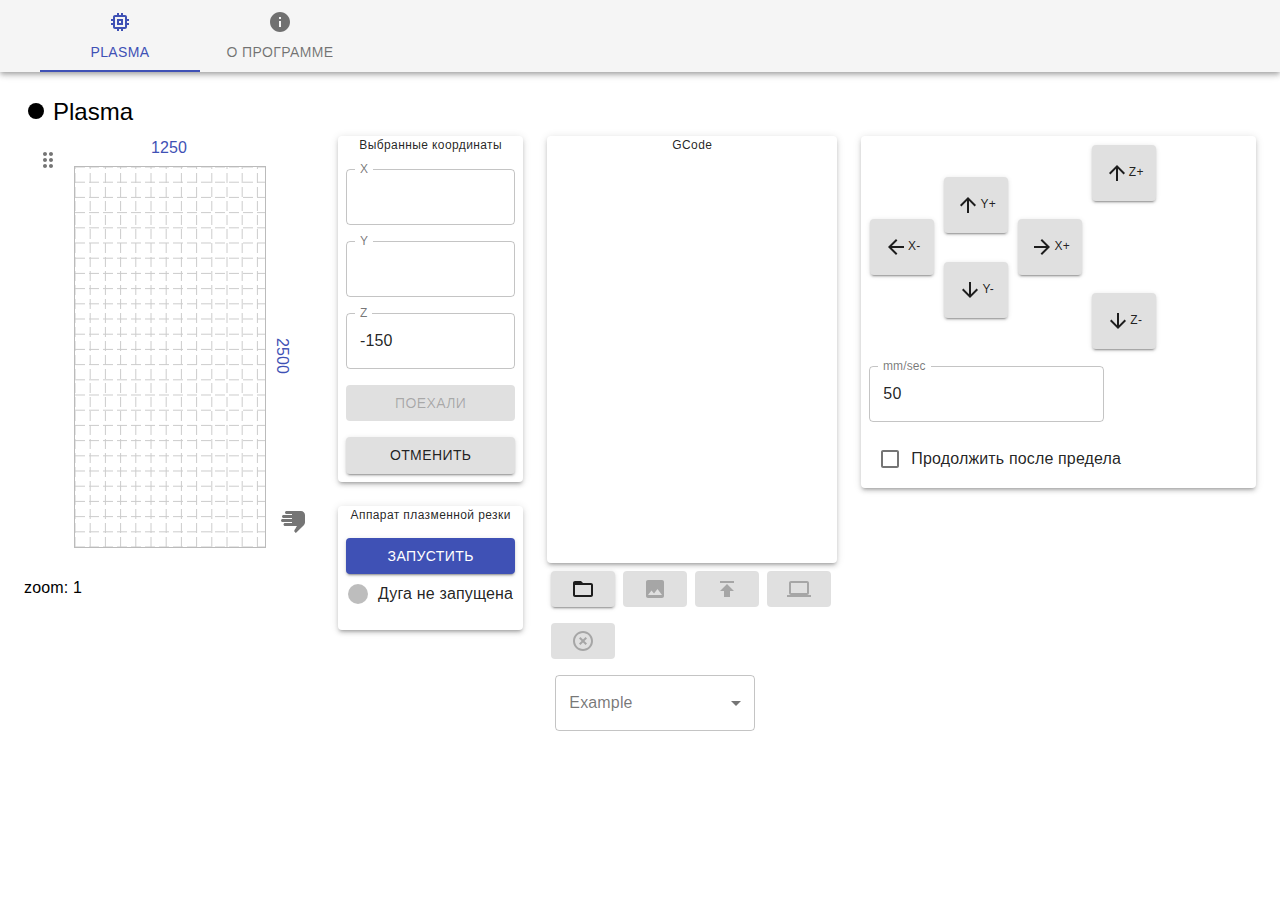
==== commit 2b20b1cc: "Общие доработки." ====
--- a/data/web/index.html
+++ b/data/web/index.html
@@ -1,2 +1,2 @@
-<!doctype html><html lang="en"><head><meta charset="utf-8"/><meta name="viewport" content="width=device-width,user-scalable=no"/><meta name="theme-color" content="#000000"/><meta name="description" content="CNC Router"/><link rel="apple-touch-icon" href="./logo192.png"/><link rel="manifest" href="./manifest.json"/><link rel="icon" type="image/ico" href="./cnc-ico-16.ico"/><title>CNC Equipments</title><style>*{touch-action:manipulation}</style><style>@font-face{font-family:"Roboto";font-style:italic;font-display:swap;font-weight:400;src:url(../../static/media/roboto-cyrillic-ext-400-italic.b3e580d2.woff2) format("woff2"),url(../../static/media/roboto-all-400-italic.c762d850.woff) format("woff");unicode-range:U+0460-052f,U+1c80-1c88,U+20b4,U+2de0-2dff,U+a640-a69f,U+fe2e-fe2f}@font-face{font-family:"Roboto";font-style:italic;font-display:swap;font-weight:400;src:url(../../static/media/roboto-cyrillic-400-italic.8266321a.woff2) format("woff2"),url(../../static/media/roboto-all-400-italic.c762d850.woff) format("woff");unicode-range:U+0400-045f,U+0490-0491,U+04b0-04b1,U+2116}@font-face{font-family:"Roboto";font-style:italic;font-display:swap;font-weight:400;src:url(../../static/media/roboto-greek-ext-400-italic.801b64f7.woff2) format("woff2"),url(../../static/media/roboto-all-400-italic.c762d850.woff) format("woff");unicode-range:U+1f??}@font-face{font-family:"Roboto";font-style:italic;font-display:swap;font-weight:400;src:url(../../static/media/roboto-greek-400-italic.469a7840.woff2) format("woff2"),url(../../static/media/roboto-all-400-italic.c762d850.woff) format("woff");unicode-range:U+0370-03ff}@font-face{font-family:"Roboto";font-style:italic;font-display:swap;font-weight:400;src:url(../../static/media/roboto-vietnamese-400-italic.9780bde8.woff2) format("woff2"),url(../../static/media/roboto-all-400-italic.c762d850.woff) format("woff");unicode-range:U+0102-0103,U+0110-0111,U+0128-0129,U+0168-0169,U+01a0-01a1,U+01af-01b0,U+1ea0-1ef9,U+20ab}@font-face{font-family:"Roboto";font-style:italic;font-display:swap;font-weight:400;src:url(../../static/media/roboto-latin-ext-400-italic.dc3871f4.woff2) format("woff2"),url(../../static/media/roboto-all-400-italic.c762d850.woff) format("woff");unicode-range:U+0100-024f,U+0259,U+1e??,U+2020,U+20a0-20ab,U+20ad-20cf,U+2113,U+2c60-2c7f,U+a720-a7ff}@font-face{font-family:"Roboto";font-style:italic;font-display:swap;font-weight:400;src:url(../../static/media/roboto-latin-400-italic.51521a2a.woff2) format("woff2"),url(../../static/media/roboto-all-400-italic.c762d850.woff) format("woff");unicode-range:U+00??,U+0131,U+0152-0153,U+02bb-02bc,U+02c6,U+02da,U+02dc,U+2000-206f,U+2074,U+20ac,U+2122,U+2191,U+2193,U+2212,U+2215,U+feff,U+fffd}@font-face{font-family:"Roboto";font-style:normal;font-display:swap;font-weight:400;src:url(../../static/media/roboto-cyrillic-ext-400-normal.4743c758.woff2) format("woff2"),url(../../static/media/roboto-all-400-normal.a91ad097.woff) format("woff");unicode-range:U+0460-052f,U+1c80-1c88,U+20b4,U+2de0-2dff,U+a640-a69f,U+fe2e-fe2f}@font-face{font-family:"Roboto";font-style:normal;font-display:swap;font-weight:400;src:url(../../static/media/roboto-cyrillic-400-normal.8bb64952.woff2) format("woff2"),url(../../static/media/roboto-all-400-normal.a91ad097.woff) format("woff");unicode-range:U+0400-045f,U+0490-0491,U+04b0-04b1,U+2116}@font-face{font-family:"Roboto";font-style:normal;font-display:swap;font-weight:400;src:url(../../static/media/roboto-greek-ext-400-normal.182ee6a4.woff2) format("woff2"),url(../../static/media/roboto-all-400-normal.a91ad097.woff) format("woff");unicode-range:U+1f??}@font-face{font-family:"Roboto";font-style:normal;font-display:swap;font-weight:400;src:url(../../static/media/roboto-greek-400-normal.c1e9793c.woff2) format("woff2"),url(../../static/media/roboto-all-400-normal.a91ad097.woff) format("woff");unicode-range:U+0370-03ff}@font-face{font-family:"Roboto";font-style:normal;font-display:swap;font-weight:400;src:url(../../static/media/roboto-vietnamese-400-normal.a8be5b46.woff2) format("woff2"),url(../../static/media/roboto-all-400-normal.a91ad097.woff) format("woff");unicode-range:U+0102-0103,U+0110-0111,U+0128-0129,U+0168-0169,U+01a0-01a1,U+01af-01b0,U+1ea0-1ef9,U+20ab}@font-face{font-family:"Roboto";font-style:normal;font-display:swap;font-weight:400;src:url(../../static/media/roboto-latin-ext-400-normal.455200cb.woff2) format("woff2"),url(../../static/media/roboto-all-400-normal.a91ad097.woff) format("woff");unicode-range:U+0100-024f,U+0259,U+1e??,U+2020,U+20a0-20ab,U+20ad-20cf,U+2113,U+2c60-2c7f,U+a720-a7ff}@font-face{font-family:"Roboto";font-style:normal;font-display:swap;font-weight:400;src:url(../../static/media/roboto-latin-400-normal.479970ff.woff2) format("woff2"),url(../../static/media/roboto-all-400-normal.a91ad097.woff) format("woff");unicode-range:U+00??,U+0131,U+0152-0153,U+02bb-02bc,U+02c6,U+02da,U+02dc,U+2000-206f,U+2074,U+20ac,U+2122,U+2191,U+2193,U+2212,U+2215,U+feff,U+fffd}</style><style>body{margin:0;font-family:-apple-system,BlinkMacSystemFont,"Segoe UI","Roboto","Oxygen","Ubuntu","Cantarell","Fira Sans","Droid Sans","Helvetica Neue",sans-serif;-webkit-font-smoothing:antialiased;-moz-osx-font-smoothing:grayscale}code{font-family:source-code-pro,Menlo,Monaco,Consolas,"Courier New",monospace}.App-logo{height:40vmin;pointer-events:none}@media (prefers-reduced-motion:no-preference){.App-logo{-webkit-animation:App-logo-spin 20s linear infinite;animation:App-logo-spin 20s linear infinite}}.App-header{background-color:#282c34;min-height:100vh;display:flex;flex-direction:column;align-items:center;justify-content:center;font-size:calc(10px + 2vmin);color:#fff}.App-link{color:#61dafb}@-webkit-keyframes App-logo-spin{0%{transform:rotate(0deg)}to{transform:rotate(1turn)}}@keyframes App-logo-spin{0%{transform:rotate(0deg)}to{transform:rotate(1turn)}}</style></head><body><noscript>You need to enable JavaScript to run this app.</noscript><div id="root"></div><script>!function(e){function r(r){for(var n,l,c=r[0],f=r[1],i=r[2],p=0,s=[];p<c.length;p++)l=c[p],Object.prototype.hasOwnProperty.call(o,l)&&o[l]&&s.push(o[l][0]),o[l]=0;for(n in f)Object.prototype.hasOwnProperty.call(f,n)&&(e[n]=f[n]);for(a&&a(r);s.length;)s.shift()();return u.push.apply(u,i||[]),t()}function t(){for(var e,r=0;r<u.length;r++){for(var t=u[r],n=!0,c=1;c<t.length;c++){var f=t[c];0!==o[f]&&(n=!1)}n&&(u.splice(r--,1),e=l(l.s=t[0]))}return e}var n={},o={1:0},u=[];function l(r){if(n[r])return n[r].exports;var t=n[r]={i:r,l:!1,exports:{}};return e[r].call(t.exports,t,t.exports,l),t.l=!0,t.exports}l.m=e,l.c=n,l.d=function(e,r,t){l.o(e,r)||Object.defineProperty(e,r,{enumerable:!0,get:t})},l.r=function(e){"undefined"!==typeof Symbol&&Symbol.toStringTag&&Object.defineProperty(e,Symbol.toStringTag,{value:"Module"}),Object.defineProperty(e,"__esModule",{value:!0})},l.t=function(e,r){if(1&r&&(e=l(e)),8&r)return e;if(4&r&&"object"===typeof e&&e&&e.__esModule)return e;var t=Object.create(null);if(l.r(t),Object.defineProperty(t,"default",{enumerable:!0,value:e}),2&r&&"string"!=typeof e)for(var n in e)l.d(t,n,function(r){return e[r]}.bind(null,n));return t},l.n=function(e){var r=e&&e.__esModule?function(){return e.default}:function(){return e};return l.d(r,"a",r),r},l.o=function(e,r){return Object.prototype.hasOwnProperty.call(e,r)},l.p="./";var c=this["webpackJsonpcnc-router"]=this["webpackJsonpcnc-router"]||[],f=c.push.bind(c);c.push=r,c=c.slice();for(var i=0;i<c.length;i++)r(c[i]);var a=f;t()}([]);</script><script>/*! For license information please see 2.c179aa34.chunk.js.LICENSE.txt */
-(this["webpackJsonpcnc-router"]=this["webpackJsonpcnc-router"]||[]).push([[2],[function(e,t,n){"use strict";e.exports=n(119)},function(e,t,n){"use strict";function r(){return(r=Object.assign||function(e){for(var t=1;t<arguments.length;t++){var n=arguments[t];for(var r in n)Object.prototype.hasOwnProperty.call(n,r)&&(e[r]=n[r])}return e}).apply(this,arguments)}n.d(t,"a",(function(){return r}))},function(e,t,n){"use strict";n.d(t,"a",(function(){return o}));var r=n(31);function o(e,t){if(null==e)return{};var n,o,i=Object(r.a)(e,t);if(Object.getOwnPropertySymbols){var a=Object.getOwnPropertySymbols(e);for(o=0;o<a.length;o++)n=a[o],t.indexOf(n)>=0||Object.prototype.propertyIsEnumerable.call(e,n)&&(i[n]=e[n])}return i}},function(e,t,n){"use strict";function r(e){var t,n,o="";if("string"===typeof e||"number"===typeof e)o+=e;else if("object"===typeof e)if(Array.isArray(e))for(t=0;t<e.length;t++)e[t]&&(n=r(e[t]))&&(o&&(o+=" "),o+=n);else for(t in e)e[t]&&(o&&(o+=" "),o+=t);return o}t.a=function(){for(var e,t,n=0,o="";n<arguments.length;)(e=arguments[n++])&&(t=r(e))&&(o&&(o+=" "),o+=t);return o}},function(e,t,n){"use strict";var r=n(1),o=n(2),i=n(0),a=n.n(i),l=(n(5),n(62)),u=n.n(l),c=n(134),s=n(179),d=n(135),f=function(e){var t=arguments.length>1&&void 0!==arguments[1]?arguments[1]:{};return function(n){var i=t.defaultTheme,l=t.withTheme,f=void 0!==l&&l,p=t.name,m=Object(o.a)(t,["defaultTheme","withTheme","name"]);var h=p,v=Object(c.a)(e,Object(r.a)({defaultTheme:i,Component:n,name:p||n.displayName,classNamePrefix:h},m)),b=a.a.forwardRef((function(e,t){e.classes;var l,u=e.innerRef,c=Object(o.a)(e,["classes","innerRef"]),m=v(Object(r.a)(Object(r.a)({},n.defaultProps),e)),h=c;return("string"===typeof p||f)&&(l=Object(d.a)()||i,p&&(h=Object(s.a)({theme:l,name:p,props:c})),f&&!h.theme&&(h.theme=l)),a.a.createElement(n,Object(r.a)({ref:u||t,classes:m},h))}));return u()(b,n),b}},p=n(41);t.a=function(e,t){return f(e,Object(r.a)({defaultTheme:p.a},t))}},function(e,t,n){e.exports=n(126)()},function(e,t,n){"use strict";n.d(t,"a",(function(){return o}));var r=n(103);function o(e){if("string"!==typeof e)throw new Error(Object(r.a)(7));return e.charAt(0).toUpperCase()+e.slice(1)}},function(e,t,n){"use strict";n.d(t,"a",(function(){return i}));var r=n(0),o=n(29);function i(e,t){return r.useMemo((function(){return null==e&&null==t?null:function(n){Object(o.a)(e,n),Object(o.a)(t,n)}}),[e,t])}},function(e,t,n){"use strict";function r(e,t,n){return t in e?Object.defineProperty(e,t,{value:n,enumerable:!0,configurable:!0,writable:!0}):e[t]=n,e}n.d(t,"a",(function(){return r}))},,function(e,t,n){"use strict";n.d(t,"d",(function(){return l})),n.d(t,"b",(function(){return c})),n.d(t,"c",(function(){return s})),n.d(t,"a",(function(){return d})),n.d(t,"e",(function(){return f}));var r=n(103);function o(e){var t=arguments.length>1&&void 0!==arguments[1]?arguments[1]:0,n=arguments.length>2&&void 0!==arguments[2]?arguments[2]:1;return Math.min(Math.max(t,e),n)}function i(e){if(e.type)return e;if("#"===e.charAt(0))return i(function(e){e=e.substr(1);var t=new RegExp(".{1,".concat(e.length>=6?2:1,"}"),"g"),n=e.match(t);return n&&1===n[0].length&&(n=n.map((function(e){return e+e}))),n?"rgb".concat(4===n.length?"a":"","(").concat(n.map((function(e,t){return t<3?parseInt(e,16):Math.round(parseInt(e,16)/255*1e3)/1e3})).join(", "),")"):""}(e));var t=e.indexOf("("),n=e.substring(0,t);if(-1===["rgb","rgba","hsl","hsla"].indexOf(n))throw new Error(Object(r.a)(3,e));var o=e.substring(t+1,e.length-1).split(",");return{type:n,values:o=o.map((function(e){return parseFloat(e)}))}}function a(e){var t=e.type,n=e.values;return-1!==t.indexOf("rgb")?n=n.map((function(e,t){return t<3?parseInt(e,10):e})):-1!==t.indexOf("hsl")&&(n[1]="".concat(n[1],"%"),n[2]="".concat(n[2],"%")),"".concat(t,"(").concat(n.join(", "),")")}function l(e,t){var n=u(e),r=u(t);return(Math.max(n,r)+.05)/(Math.min(n,r)+.05)}function u(e){var t="hsl"===(e=i(e)).type?i(function(e){var t=(e=i(e)).values,n=t[0],r=t[1]/100,o=t[2]/100,l=r*Math.min(o,1-o),u=function(e){var t=arguments.length>1&&void 0!==arguments[1]?arguments[1]:(e+n/30)%12;return o-l*Math.max(Math.min(t-3,9-t,1),-1)},c="rgb",s=[Math.round(255*u(0)),Math.round(255*u(8)),Math.round(255*u(4))];return"hsla"===e.type&&(c+="a",s.push(t[3])),a({type:c,values:s})}(e)).values:e.values;return t=t.map((function(e){return(e/=255)<=.03928?e/12.92:Math.pow((e+.055)/1.055,2.4)})),Number((.2126*t[0]+.7152*t[1]+.0722*t[2]).toFixed(3))}function c(e){var t=arguments.length>1&&void 0!==arguments[1]?arguments[1]:.15;return u(e)>.5?d(e,t):f(e,t)}function s(e,t){return e=i(e),t=o(t),"rgb"!==e.type&&"hsl"!==e.type||(e.type+="a"),e.values[3]=t,a(e)}function d(e,t){if(e=i(e),t=o(t),-1!==e.type.indexOf("hsl"))e.values[2]*=1-t;else if(-1!==e.type.indexOf("rgb"))for(var n=0;n<3;n+=1)e.values[n]*=1-t;return a(e)}function f(e,t){if(e=i(e),t=o(t),-1!==e.type.indexOf("hsl"))e.values[2]+=(100-e.values[2])*t;else if(-1!==e.type.indexOf("rgb"))for(var n=0;n<3;n+=1)e.values[n]+=(255-e.values[n])*t;return a(e)}},function(e,t,n){"use strict";!function e(){if("undefined"!==typeof __REACT_DEVTOOLS_GLOBAL_HOOK__&&"function"===typeof __REACT_DEVTOOLS_GLOBAL_HOOK__.checkDCE){0;try{__REACT_DEVTOOLS_GLOBAL_HOOK__.checkDCE(e)}catch(t){console.error(t)}}}(),e.exports=n(120)},function(e,t,n){"use strict";n.d(t,"a",(function(){return i}));var r=n(0),o="undefined"!==typeof window?r.useLayoutEffect:r.useEffect;function i(e){var t=r.useRef(e);return o((function(){t.current=e})),r.useCallback((function(){return t.current.apply(void 0,arguments)}),[])}},function(e,t,n){"use strict";function r(e){if(void 0===e)throw new ReferenceError("this hasn't been initialised - super() hasn't been called");return e}n.d(t,"a",(function(){return r}))},function(e,t,n){"use strict";function r(e,t){if(!(e instanceof t))throw new TypeError("Cannot call a class as a function")}n.d(t,"a",(function(){return r}))},function(e,t,n){"use strict";function r(e,t){for(var n=0;n<t.length;n++){var r=t[n];r.enumerable=r.enumerable||!1,r.configurable=!0,"value"in r&&(r.writable=!0),Object.defineProperty(e,r.key,r)}}function o(e,t,n){return t&&r(e.prototype,t),n&&r(e,n),e}n.d(t,"a",(function(){return o}))},function(e,t,n){"use strict";function r(e){return(r=Object.setPrototypeOf?Object.getPrototypeOf:function(e){return e.__proto__||Object.getPrototypeOf(e)})(e)}function o(){if("undefined"===typeof Reflect||!Reflect.construct)return!1;if(Reflect.construct.sham)return!1;if("function"===typeof Proxy)return!0;try{return Date.prototype.toString.call(Reflect.construct(Date,[],(function(){}))),!0}catch(e){return!1}}function i(e){return(i="function"===typeof Symbol&&"symbol"===typeof Symbol.iterator?function(e){return typeof e}:function(e){return e&&"function"===typeof Symbol&&e.constructor===Symbol&&e!==Symbol.prototype?"symbol":typeof e})(e)}n.d(t,"a",(function(){return u}));var a=n(13);function l(e,t){return!t||"object"!==i(t)&&"function"!==typeof t?Object(a.a)(e):t}function u(e){return function(){var t,n=r(e);if(o()){var i=r(this).constructor;t=Reflect.construct(n,arguments,i)}else t=n.apply(this,arguments);return l(this,t)}}},function(e,t,n){"use strict";function r(e,t){return(r=Object.setPrototypeOf||function(e,t){return e.__proto__=t,e})(e,t)}function o(e,t){if("function"!==typeof t&&null!==t)throw new TypeError("Super expression must either be null or a function");e.prototype=Object.create(t&&t.prototype,{constructor:{value:e,writable:!0,configurable:!0}}),t&&r(e,t)}n.d(t,"a",(function(){return o}))},function(e,t,n){"use strict";function r(e){return e&&e.ownerDocument||document}n.d(t,"a",(function(){return r}))},function(e,t){e.exports=function(e){return e&&e.__esModule?e:{default:e}}},function(e,t,n){"use strict";var r=n(19);Object.defineProperty(t,"__esModule",{value:!0}),t.default=function(e,t){var n=i.default.memo(i.default.forwardRef((function(t,n){return i.default.createElement(a.default,(0,o.default)({ref:n},t),e)})));0;return n.muiName=a.default.muiName,n};var o=r(n(129)),i=r(n(0)),a=r(n(81))},,function(e,t,n){"use strict";function r(e,t,n){return t in e?Object.defineProperty(e,t,{value:n,enumerable:!0,configurable:!0,writable:!0}):e[t]=n,e}n.d(t,"a",(function(){return r}))},function(e,t,n){"use strict";n.d(t,"a",(function(){return i}));var r=n(135),o=(n(0),n(41));function i(){return Object(r.a)()||o.a}},function(e,t,n){"use strict";n.d(t,"a",(function(){return o}));var r=n(60);function o(e,t){return function(e){if(Array.isArray(e))return e}(e)||function(e,t){if("undefined"!==typeof Symbol&&Symbol.iterator in Object(e)){var n=[],r=!0,o=!1,i=void 0;try{for(var a,l=e[Symbol.iterator]();!(r=(a=l.next()).done)&&(n.push(a.value),!t||n.length!==t);r=!0);}catch(u){o=!0,i=u}finally{try{r||null==l.return||l.return()}finally{if(o)throw i}}return n}}(e,t)||Object(r.a)(e,t)||function(){throw new TypeError("Invalid attempt to destructure non-iterable instance.\nIn order to be iterable, non-array objects must have a [Symbol.iterator]() method.")}()}},function(e,t,n){"use strict";function r(e){if(void 0===e)throw new ReferenceError("this hasn't been initialised - super() hasn't been called");return e}n.d(t,"a",(function(){return r}))},function(e,t,n){"use strict";n.d(t,"a",(function(){return i}));var r=n(0),o=n(46);function i(){return r.useContext(o.a)}},function(e,t,n){"use strict";n.d(t,"a",(function(){return l}));var r=n(1),o=n(0),i=n.n(o),a=n(64);function l(e,t){var n=function(t,n){return i.a.createElement(a.a,Object(r.a)({ref:n},t),e)};return n.muiName=a.a.muiName,i.a.memo(i.a.forwardRef(n))}},function(e,t,n){"use strict";n.d(t,"a",(function(){return i}));var r=n(58);var o=n(60);function i(e){return function(e){if(Array.isArray(e))return Object(r.a)(e)}(e)||function(e){if("undefined"!==typeof Symbol&&Symbol.iterator in Object(e))return Array.from(e)}(e)||Object(o.a)(e)||function(){throw new TypeError("Invalid attempt to spread non-iterable instance.\nIn order to be iterable, non-array objects must have a [Symbol.iterator]() method.")}()}},function(e,t,n){"use strict";function r(e,t){"function"===typeof e?e(t):e&&(e.current=t)}n.d(t,"a",(function(){return r}))},,function(e,t,n){"use strict";function r(e,t){if(null==e)return{};var n,r,o={},i=Object.keys(e);for(r=0;r<i.length;r++)n=i[r],t.indexOf(n)>=0||(o[n]=e[n]);return o}n.d(t,"a",(function(){return r}))},function(e,t,n){"use strict";n.d(t,"b",(function(){return i}));var r=n(2),o={easeInOut:"cubic-bezier(0.4, 0, 0.2, 1)",easeOut:"cubic-bezier(0.0, 0, 0.2, 1)",easeIn:"cubic-bezier(0.4, 0, 1, 1)",sharp:"cubic-bezier(0.4, 0, 0.6, 1)"},i={shortest:150,shorter:200,short:250,standard:300,complex:375,enteringScreen:225,leavingScreen:195};function a(e){return"".concat(Math.round(e),"ms")}t.a={easing:o,duration:i,create:function(){var e=arguments.length>0&&void 0!==arguments[0]?arguments[0]:["all"],t=arguments.length>1&&void 0!==arguments[1]?arguments[1]:{},n=t.duration,l=void 0===n?i.standard:n,u=t.easing,c=void 0===u?o.easeInOut:u,s=t.delay,d=void 0===s?0:s;Object(r.a)(t,["duration","easing","delay"]);return(Array.isArray(e)?e:[e]).map((function(e){return"".concat(e," ").concat("string"===typeof l?l:a(l)," ").concat(c," ").concat("string"===typeof d?d:a(d))})).join(",")},getAutoHeightDuration:function(e){if(!e)return 0;var t=e/36;return Math.round(10*(4+15*Math.pow(t,.25)+t/5))}}},function(e,t,n){"use strict";function r(){for(var e=arguments.length,t=new Array(e),n=0;n<e;n++)t[n]=arguments[n];return t.reduce((function(e,t){return null==t?e:function(){for(var n=arguments.length,r=new Array(n),o=0;o<n;o++)r[o]=arguments[o];e.apply(this,r),t.apply(this,r)}}),(function(){}))}n.d(t,"a",(function(){return r}))},,function(e,t,n){"use strict";function r(e,t){e.prototype=Object.create(t.prototype),e.prototype.constructor=e,e.__proto__=t}n.d(t,"a",(function(){return r}))},function(e,t,n){"use strict";function r(e){var t,n=arguments.length>1&&void 0!==arguments[1]?arguments[1]:166;function r(){for(var r=arguments.length,o=new Array(r),i=0;i<r;i++)o[i]=arguments[i];var a=this,l=function(){e.apply(a,o)};clearTimeout(t),t=setTimeout(l,n)}return r.clear=function(){clearTimeout(t)},r}n.d(t,"a",(function(){return r}))},,,function(e,t,n){"use strict";var r=n(132);t.a=function(e,t){return t?Object(r.a)(e,t,{clone:!1}):e}},function(e,t,n){"use strict";n.d(t,"a",(function(){return o}));var r=n(0);function o(e){var t=e.controlled,n=e.default,o=(e.name,e.state,r.useRef(void 0!==t).current),i=r.useState(n),a=i[0],l=i[1];return[o?t:a,r.useCallback((function(e){o||l(e)}),[])]}},function(e,t,n){"use strict";var r=n(8),o=n(2),i=n(132),a=n(1),l=["xs","sm","md","lg","xl"];function u(e){var t=e.values,n=void 0===t?{xs:0,sm:600,md:960,lg:1280,xl:1920}:t,r=e.unit,i=void 0===r?"px":r,u=e.step,c=void 0===u?5:u,s=Object(o.a)(e,["values","unit","step"]);function d(e){var t="number"===typeof n[e]?n[e]:e;return"@media (min-width:".concat(t).concat(i,")")}function f(e,t){var r=l.indexOf(t);return r===l.length-1?d(e):"@media (min-width:".concat("number"===typeof n[e]?n[e]:e).concat(i,") and ")+"(max-width:".concat((-1!==r&&"number"===typeof n[l[r+1]]?n[l[r+1]]:t)-c/100).concat(i,")")}return Object(a.a)({keys:l,values:n,up:d,down:function(e){var t=l.indexOf(e)+1,r=n[l[t]];return t===l.length?d("xs"):"@media (max-width:".concat(("number"===typeof r&&t>0?r:e)-c/100).concat(i,")")},between:f,only:function(e){return f(e,e)},width:function(e){return n[e]}},s)}function c(e,t,n){var o;return Object(a.a)({gutters:function(){var n=arguments.length>0&&void 0!==arguments[0]?arguments[0]:{};return Object(a.a)({paddingLeft:t(2),paddingRight:t(2)},n,Object(r.a)({},e.up("sm"),Object(a.a)({paddingLeft:t(3),paddingRight:t(3)},n[e.up("sm")])))},toolbar:(o={minHeight:56},Object(r.a)(o,"".concat(e.up("xs")," and (orientation: landscape)"),{minHeight:48}),Object(r.a)(o,e.up("sm"),{minHeight:64}),o)},n)}var s=n(103),d={black:"#000",white:"#fff"},f={50:"#fafafa",100:"#f5f5f5",200:"#eeeeee",300:"#e0e0e0",400:"#bdbdbd",500:"#9e9e9e",600:"#757575",700:"#616161",800:"#424242",900:"#212121",A100:"#d5d5d5",A200:"#aaaaaa",A400:"#303030",A700:"#616161"},p={50:"#e8eaf6",100:"#c5cae9",200:"#9fa8da",300:"#7986cb",400:"#5c6bc0",500:"#3f51b5",600:"#3949ab",700:"#303f9f",800:"#283593",900:"#1a237e",A100:"#8c9eff",A200:"#536dfe",A400:"#3d5afe",A700:"#304ffe"},m={50:"#fce4ec",100:"#f8bbd0",200:"#f48fb1",300:"#f06292",400:"#ec407a",500:"#e91e63",600:"#d81b60",700:"#c2185b",800:"#ad1457",900:"#880e4f",A100:"#ff80ab",A200:"#ff4081",A400:"#f50057",A700:"#c51162"},h={50:"#ffebee",100:"#ffcdd2",200:"#ef9a9a",300:"#e57373",400:"#ef5350",500:"#f44336",600:"#e53935",700:"#d32f2f",800:"#c62828",900:"#b71c1c",A100:"#ff8a80",A200:"#ff5252",A400:"#ff1744",A700:"#d50000"},v={50:"#fff3e0",100:"#ffe0b2",200:"#ffcc80",300:"#ffb74d",400:"#ffa726",500:"#ff9800",600:"#fb8c00",700:"#f57c00",800:"#ef6c00",900:"#e65100",A100:"#ffd180",A200:"#ffab40",A400:"#ff9100",A700:"#ff6d00"},b={50:"#e3f2fd",100:"#bbdefb",200:"#90caf9",300:"#64b5f6",400:"#42a5f5",500:"#2196f3",600:"#1e88e5",700:"#1976d2",800:"#1565c0",900:"#0d47a1",A100:"#82b1ff",A200:"#448aff",A400:"#2979ff",A700:"#2962ff"},g={50:"#e8f5e9",100:"#c8e6c9",200:"#a5d6a7",300:"#81c784",400:"#66bb6a",500:"#4caf50",600:"#43a047",700:"#388e3c",800:"#2e7d32",900:"#1b5e20",A100:"#b9f6ca",A200:"#69f0ae",A400:"#00e676",A700:"#00c853"},y=n(10),x={text:{primary:"rgba(0, 0, 0, 0.87)",secondary:"rgba(0, 0, 0, 0.54)",disabled:"rgba(0, 0, 0, 0.38)",hint:"rgba(0, 0, 0, 0.38)"},divider:"rgba(0, 0, 0, 0.12)",background:{paper:d.white,default:f[50]},action:{active:"rgba(0, 0, 0, 0.54)",hover:"rgba(0, 0, 0, 0.04)",hoverOpacity:.04,selected:"rgba(0, 0, 0, 0.08)",selectedOpacity:.08,disabled:"rgba(0, 0, 0, 0.26)",disabledBackground:"rgba(0, 0, 0, 0.12)",disabledOpacity:.38,focus:"rgba(0, 0, 0, 0.12)",focusOpacity:.12,activatedOpacity:.12}},w={text:{primary:d.white,secondary:"rgba(255, 255, 255, 0.7)",disabled:"rgba(255, 255, 255, 0.5)",hint:"rgba(255, 255, 255, 0.5)",icon:"rgba(255, 255, 255, 0.5)"},divider:"rgba(255, 255, 255, 0.12)",background:{paper:f[800],default:"#303030"},action:{active:d.white,hover:"rgba(255, 255, 255, 0.08)",hoverOpacity:.08,selected:"rgba(255, 255, 255, 0.16)",selectedOpacity:.16,disabled:"rgba(255, 255, 255, 0.3)",disabledBackground:"rgba(255, 255, 255, 0.12)",disabledOpacity:.38,focus:"rgba(255, 255, 255, 0.12)",focusOpacity:.12,activatedOpacity:.24}};function O(e,t,n,r){var o=r.light||r,i=r.dark||1.5*r;e[t]||(e.hasOwnProperty(n)?e[t]=e[n]:"light"===t?e.light=Object(y.e)(e.main,o):"dark"===t&&(e.dark=Object(y.a)(e.main,i)))}function E(e){var t=e.primary,n=void 0===t?{light:p[300],main:p[500],dark:p[700]}:t,r=e.secondary,l=void 0===r?{light:m.A200,main:m.A400,dark:m.A700}:r,u=e.error,c=void 0===u?{light:h[300],main:h[500],dark:h[700]}:u,E=e.warning,k=void 0===E?{light:v[300],main:v[500],dark:v[700]}:E,S=e.info,j=void 0===S?{light:b[300],main:b[500],dark:b[700]}:S,C=e.success,T=void 0===C?{light:g[300],main:g[500],dark:g[700]}:C,P=e.type,R=void 0===P?"light":P,N=e.contrastThreshold,M=void 0===N?3:N,I=e.tonalOffset,z=void 0===I?.2:I,_=Object(o.a)(e,["primary","secondary","error","warning","info","success","type","contrastThreshold","tonalOffset"]);function L(e){return Object(y.d)(e,w.text.primary)>=M?w.text.primary:x.text.primary}var A=function(e){var t=arguments.length>1&&void 0!==arguments[1]?arguments[1]:500,n=arguments.length>2&&void 0!==arguments[2]?arguments[2]:300,r=arguments.length>3&&void 0!==arguments[3]?arguments[3]:700;if(!(e=Object(a.a)({},e)).main&&e[t]&&(e.main=e[t]),!e.main)throw new Error(Object(s.a)(4,t));if("string"!==typeof e.main)throw new Error(Object(s.a)(5,JSON.stringify(e.main)));return O(e,"light",n,z),O(e,"dark",r,z),e.contrastText||(e.contrastText=L(e.main)),e},D={dark:w,light:x};return Object(i.a)(Object(a.a)({common:d,type:R,primary:A(n),secondary:A(l,"A400","A200","A700"),error:A(c),warning:A(k),info:A(j),success:A(T),grey:f,contrastThreshold:M,getContrastText:L,augmentColor:A,tonalOffset:z},D[R]),_)}function k(e){return Math.round(1e5*e)/1e5}var S={textTransform:"uppercase"};function j(e,t){var n="function"===typeof t?t(e):t,r=n.fontFamily,l=void 0===r?'"Roboto", "Helvetica", "Arial", sans-serif':r,u=n.fontSize,c=void 0===u?14:u,s=n.fontWeightLight,d=void 0===s?300:s,f=n.fontWeightRegular,p=void 0===f?400:f,m=n.fontWeightMedium,h=void 0===m?500:m,v=n.fontWeightBold,b=void 0===v?700:v,g=n.htmlFontSize,y=void 0===g?16:g,x=n.allVariants,w=n.pxToRem,O=Object(o.a)(n,["fontFamily","fontSize","fontWeightLight","fontWeightRegular","fontWeightMedium","fontWeightBold","htmlFontSize","allVariants","pxToRem"]);var E=c/14,j=w||function(e){return"".concat(e/y*E,"rem")},C=function(e,t,n,r,o){return Object(a.a)({fontFamily:l,fontWeight:e,fontSize:j(t),lineHeight:n},'"Roboto", "Helvetica", "Arial", sans-serif'===l?{letterSpacing:"".concat(k(r/t),"em")}:{},o,x)},T={h1:C(d,96,1.167,-1.5),h2:C(d,60,1.2,-.5),h3:C(p,48,1.167,0),h4:C(p,34,1.235,.25),h5:C(p,24,1.334,0),h6:C(h,20,1.6,.15),subtitle1:C(p,16,1.75,.15),subtitle2:C(h,14,1.57,.1),body1:C(p,16,1.5,.15),body2:C(p,14,1.43,.15),button:C(h,14,1.75,.4,S),caption:C(p,12,1.66,.4),overline:C(p,12,2.66,1,S)};return Object(i.a)(Object(a.a)({htmlFontSize:y,pxToRem:j,round:k,fontFamily:l,fontSize:c,fontWeightLight:d,fontWeightRegular:p,fontWeightMedium:h,fontWeightBold:b},T),O,{clone:!1})}function C(){return["".concat(arguments.length<=0?void 0:arguments[0],"px ").concat(arguments.length<=1?void 0:arguments[1],"px ").concat(arguments.length<=2?void 0:arguments[2],"px ").concat(arguments.length<=3?void 0:arguments[3],"px rgba(0,0,0,").concat(.2,")"),"".concat(arguments.length<=4?void 0:arguments[4],"px ").concat(arguments.length<=5?void 0:arguments[5],"px ").concat(arguments.length<=6?void 0:arguments[6],"px ").concat(arguments.length<=7?void 0:arguments[7],"px rgba(0,0,0,").concat(.14,")"),"".concat(arguments.length<=8?void 0:arguments[8],"px ").concat(arguments.length<=9?void 0:arguments[9],"px ").concat(arguments.length<=10?void 0:arguments[10],"px ").concat(arguments.length<=11?void 0:arguments[11],"px rgba(0,0,0,").concat(.12,")")].join(",")}var T=["none",C(0,2,1,-1,0,1,1,0,0,1,3,0),C(0,3,1,-2,0,2,2,0,0,1,5,0),C(0,3,3,-2,0,3,4,0,0,1,8,0),C(0,2,4,-1,0,4,5,0,0,1,10,0),C(0,3,5,-1,0,5,8,0,0,1,14,0),C(0,3,5,-1,0,6,10,0,0,1,18,0),C(0,4,5,-2,0,7,10,1,0,2,16,1),C(0,5,5,-3,0,8,10,1,0,3,14,2),C(0,5,6,-3,0,9,12,1,0,3,16,2),C(0,6,6,-3,0,10,14,1,0,4,18,3),C(0,6,7,-4,0,11,15,1,0,4,20,3),C(0,7,8,-4,0,12,17,2,0,5,22,4),C(0,7,8,-4,0,13,19,2,0,5,24,4),C(0,7,9,-4,0,14,21,2,0,5,26,4),C(0,8,9,-5,0,15,22,2,0,6,28,5),C(0,8,10,-5,0,16,24,2,0,6,30,5),C(0,8,11,-5,0,17,26,2,0,6,32,5),C(0,9,11,-5,0,18,28,2,0,7,34,6),C(0,9,12,-6,0,19,29,2,0,7,36,6),C(0,10,13,-6,0,20,31,3,0,8,38,7),C(0,10,13,-6,0,21,33,3,0,8,40,7),C(0,10,14,-6,0,22,35,3,0,8,42,7),C(0,11,14,-7,0,23,36,3,0,9,44,8),C(0,11,15,-7,0,24,38,3,0,9,46,8)],P={borderRadius:4},R=n(206);function N(){var e=arguments.length>0&&void 0!==arguments[0]?arguments[0]:8;if(e.mui)return e;var t=Object(R.a)({spacing:e}),n=function(){for(var e=arguments.length,n=new Array(e),r=0;r<e;r++)n[r]=arguments[r];return 0===n.length?t(1):1===n.length?t(n[0]):n.map((function(e){if("string"===typeof e)return e;var n=t(e);return"number"===typeof n?"".concat(n,"px"):n})).join(" ")};return Object.defineProperty(n,"unit",{get:function(){return e}}),n.mui=!0,n}var M=n(32),I=n(63);var z=function(){for(var e=arguments.length>0&&void 0!==arguments[0]?arguments[0]:{},t=e.breakpoints,n=void 0===t?{}:t,r=e.mixins,a=void 0===r?{}:r,l=e.palette,s=void 0===l?{}:l,d=e.spacing,f=e.typography,p=void 0===f?{}:f,m=Object(o.a)(e,["breakpoints","mixins","palette","spacing","typography"]),h=E(s),v=u(n),b=N(d),g=Object(i.a)({breakpoints:v,direction:"ltr",mixins:c(v,b,a),overrides:{},palette:h,props:{},shadows:T,typography:j(h,p),spacing:b,shape:P,transitions:M.a,zIndex:I.a},m),y=arguments.length,x=new Array(y>1?y-1:0),w=1;w<y;w++)x[w-1]=arguments[w];return g=x.reduce((function(e,t){return Object(i.a)(e,t)}),g)}();t.a=z},function(e,t,n){"use strict";var r=n(0),o=r.createContext({});t.a=o},function(e,t,n){"use strict";n.d(t,"b",(function(){return r})),n.d(t,"a",(function(){return o}));var r=function(e){return e.scrollTop};function o(e,t){var n=e.timeout,r=e.style,o=void 0===r?{}:r;return{duration:o.transitionDuration||"number"===typeof n?n:n[t.mode]||0,delay:o.transitionDelay}}},function(e,t,n){"use strict";function r(e){return(r="function"===typeof Symbol&&"symbol"===typeof Symbol.iterator?function(e){return typeof e}:function(e){return e&&"function"===typeof Symbol&&e.constructor===Symbol&&e!==Symbol.prototype?"symbol":typeof e})(e)}n.d(t,"a",(function(){return r}))},function(e,t,n){"use strict";function r(e){return null!=e&&!(Array.isArray(e)&&0===e.length)}function o(e){var t=arguments.length>1&&void 0!==arguments[1]&&arguments[1];return e&&(r(e.value)&&""!==e.value||t&&r(e.defaultValue)&&""!==e.defaultValue)}function i(e){return e.startAdornment}n.d(t,"b",(function(){return o})),n.d(t,"a",(function(){return i}))},function(e,t,n){"use strict";n.d(t,"b",(function(){return i}));var r=n(0),o=r.createContext();function i(){return r.useContext(o)}t.a=o},function(e,t,n){"use strict";var r=n(1),o=n(2),i=n(0),a=(n(5),n(3)),l=n(4),u=n(6),c={h1:"h1",h2:"h2",h3:"h3",h4:"h4",h5:"h5",h6:"h6",subtitle1:"h6",subtitle2:"h6",body1:"p",body2:"p"},s=i.forwardRef((function(e,t){var n=e.align,l=void 0===n?"inherit":n,s=e.classes,d=e.className,f=e.color,p=void 0===f?"initial":f,m=e.component,h=e.display,v=void 0===h?"initial":h,b=e.gutterBottom,g=void 0!==b&&b,y=e.noWrap,x=void 0!==y&&y,w=e.paragraph,O=void 0!==w&&w,E=e.variant,k=void 0===E?"body1":E,S=e.variantMapping,j=void 0===S?c:S,C=Object(o.a)(e,["align","classes","className","color","component","display","gutterBottom","noWrap","paragraph","variant","variantMapping"]),T=m||(O?"p":j[k]||c[k])||"span";return i.createElement(T,Object(r.a)({className:Object(a.a)(s.root,d,"inherit"!==k&&s[k],"initial"!==p&&s["color".concat(Object(u.a)(p))],x&&s.noWrap,g&&s.gutterBottom,O&&s.paragraph,"inherit"!==l&&s["align".concat(Object(u.a)(l))],"initial"!==v&&s["display".concat(Object(u.a)(v))]),ref:t},C))}));t.a=Object(l.a)((function(e){return{root:{margin:0},body2:e.typography.body2,body1:e.typography.body1,caption:e.typography.caption,button:e.typography.button,h1:e.typography.h1,h2:e.typography.h2,h3:e.typography.h3,h4:e.typography.h4,h5:e.typography.h5,h6:e.typography.h6,subtitle1:e.typography.subtitle1,subtitle2:e.typography.subtitle2,overline:e.typography.overline,srOnly:{position:"absolute",height:1,width:1,overflow:"hidden"},alignLeft:{textAlign:"left"},alignCenter:{textAlign:"center"},alignRight:{textAlign:"right"},alignJustify:{textAlign:"justify"},noWrap:{overflow:"hidden",textOverflow:"ellipsis",whiteSpace:"nowrap"},gutterBottom:{marginBottom:"0.35em"},paragraph:{marginBottom:16},colorInherit:{color:"inherit"},colorPrimary:{color:e.palette.primary.main},colorSecondary:{color:e.palette.secondary.main},colorTextPrimary:{color:e.palette.text.primary},colorTextSecondary:{color:e.palette.text.secondary},colorError:{color:e.palette.error.main},displayInline:{display:"inline"},displayBlock:{display:"block"}}}),{name:"MuiTypography"})(s)},,function(e,t,n){"use strict";n.d(t,"a",(function(){return m}));var r=n(0),o=n(11),i=!0,a=!1,l=null,u={text:!0,search:!0,url:!0,tel:!0,email:!0,password:!0,number:!0,date:!0,month:!0,week:!0,time:!0,datetime:!0,"datetime-local":!0};function c(e){e.metaKey||e.altKey||e.ctrlKey||(i=!0)}function s(){i=!1}function d(){"hidden"===this.visibilityState&&a&&(i=!0)}function f(e){var t=e.target;try{return t.matches(":focus-visible")}catch(n){}return i||function(e){var t=e.type,n=e.tagName;return!("INPUT"!==n||!u[t]||e.readOnly)||("TEXTAREA"===n&&!e.readOnly||!!e.isContentEditable)}(t)}function p(){a=!0,window.clearTimeout(l),l=window.setTimeout((function(){a=!1}),100)}function m(){return{isFocusVisible:f,onBlurVisible:p,ref:r.useCallback((function(e){var t,n=o.findDOMNode(e);null!=n&&((t=n.ownerDocument).addEventListener("keydown",c,!0),t.addEventListener("mousedown",s,!0),t.addEventListener("pointerdown",s,!0),t.addEventListener("touchstart",s,!0),t.addEventListener("visibilitychange",d,!0))}),[])}}},function(e,t,n){"use strict";n.d(t,"a",(function(){return o}));var r=n(18);function o(e){return Object(r.a)(e).defaultView||window}},function(e,t,n){"use strict";function r(e,t){for(var n=0;n<t.length;n++){var r=t[n];r.enumerable=r.enumerable||!1,r.configurable=!0,"value"in r&&(r.writable=!0),Object.defineProperty(e,r.key,r)}}function o(e,t,n){return t&&r(e.prototype,t),n&&r(e,n),e}n.d(t,"a",(function(){return o}))},function(e,t,n){"use strict";var r=n(0),o=n.n(r);t.a=o.a.createContext(null)},function(e,t,n){"use strict";n.d(t,"a",(function(){return o}));var r=n(0);function o(e,t){return r.isValidElement(e)&&-1!==t.indexOf(e.type.muiName)}},,,,function(e,t,n){"use strict";e.exports=n(128)},function(e,t,n){"use strict";function r(e,t){(null==t||t>e.length)&&(t=e.length);for(var n=0,r=new Array(t);n<t;n++)r[n]=e[n];return r}n.d(t,"a",(function(){return r}))},function(e,t,n){"use strict";var r=n(1),o=n(2),i=n(0),a=n.n(i),l=(n(5),n(11)),u=n(3),c=n(7),s=n(12),d=n(4),f=n(49),p=n(28),m=n(31),h=n(25),v=n(35),b=n(52);function g(e,t){var n=Object.create(null);return e&&i.Children.map(e,(function(e){return e})).forEach((function(e){n[e.key]=function(e){return t&&Object(i.isValidElement)(e)?t(e):e}(e)})),n}function y(e,t,n){return null!=n[t]?n[t]:e.props[t]}function x(e,t,n){var r=g(e.children),o=function(e,t){function n(n){return n in t?t[n]:e[n]}e=e||{},t=t||{};var r,o=Object.create(null),i=[];for(var a in e)a in t?i.length&&(o[a]=i,i=[]):i.push(a);var l={};for(var u in t){if(o[u])for(r=0;r<o[u].length;r++){var c=o[u][r];l[o[u][r]]=n(c)}l[u]=n(u)}for(r=0;r<i.length;r++)l[i[r]]=n(i[r]);return l}(t,r);return Object.keys(o).forEach((function(a){var l=o[a];if(Object(i.isValidElement)(l)){var u=a in t,c=a in r,s=t[a],d=Object(i.isValidElement)(s)&&!s.props.in;!c||u&&!d?c||!u||d?c&&u&&Object(i.isValidElement)(s)&&(o[a]=Object(i.cloneElement)(l,{onExited:n.bind(null,l),in:s.props.in,exit:y(l,"exit",e),enter:y(l,"enter",e)})):o[a]=Object(i.cloneElement)(l,{in:!1}):o[a]=Object(i.cloneElement)(l,{onExited:n.bind(null,l),in:!0,exit:y(l,"exit",e),enter:y(l,"enter",e)})}})),o}var w=Object.values||function(e){return Object.keys(e).map((function(t){return e[t]}))},O=function(e){function t(t,n){var r,o=(r=e.call(this,t,n)||this).handleExited.bind(Object(h.a)(r));return r.state={contextValue:{isMounting:!0},handleExited:o,firstRender:!0},r}Object(v.a)(t,e);var n=t.prototype;return n.componentDidMount=function(){this.mounted=!0,this.setState({contextValue:{isMounting:!1}})},n.componentWillUnmount=function(){this.mounted=!1},t.getDerivedStateFromProps=function(e,t){var n,r,o=t.children,a=t.handleExited;return{children:t.firstRender?(n=e,r=a,g(n.children,(function(e){return Object(i.cloneElement)(e,{onExited:r.bind(null,e),in:!0,appear:y(e,"appear",n),enter:y(e,"enter",n),exit:y(e,"exit",n)})}))):x(e,o,a),firstRender:!1}},n.handleExited=function(e,t){var n=g(this.props.children);e.key in n||(e.props.onExited&&e.props.onExited(t),this.mounted&&this.setState((function(t){var n=Object(r.a)({},t.children);return delete n[e.key],{children:n}})))},n.render=function(){var e=this.props,t=e.component,n=e.childFactory,r=Object(m.a)(e,["component","childFactory"]),o=this.state.contextValue,i=w(this.state.children).map(n);return delete r.appear,delete r.enter,delete r.exit,null===t?a.a.createElement(b.a.Provider,{value:o},i):a.a.createElement(b.a.Provider,{value:o},a.a.createElement(t,r,i))},t}(a.a.Component);O.propTypes={},O.defaultProps={component:"div",childFactory:function(e){return e}};var E=O,k="undefined"===typeof window?i.useEffect:i.useLayoutEffect;var S=function(e){var t=e.classes,n=e.pulsate,r=void 0!==n&&n,o=e.rippleX,a=e.rippleY,l=e.rippleSize,c=e.in,d=e.onExited,f=void 0===d?function(){}:d,p=e.timeout,m=i.useState(!1),h=m[0],v=m[1],b=Object(u.a)(t.ripple,t.rippleVisible,r&&t.ripplePulsate),g={width:l,height:l,top:-l/2+a,left:-l/2+o},y=Object(u.a)(t.child,h&&t.childLeaving,r&&t.childPulsate),x=Object(s.a)(f);return k((function(){if(!c){v(!0);var e=setTimeout(x,p);return function(){clearTimeout(e)}}}),[x,c,p]),i.createElement("span",{className:b,style:g},i.createElement("span",{className:y}))},j=i.forwardRef((function(e,t){var n=e.center,a=void 0!==n&&n,l=e.classes,c=e.className,s=Object(o.a)(e,["center","classes","className"]),d=i.useState([]),f=d[0],m=d[1],h=i.useRef(0),v=i.useRef(null);i.useEffect((function(){v.current&&(v.current(),v.current=null)}),[f]);var b=i.useRef(!1),g=i.useRef(null),y=i.useRef(null),x=i.useRef(null);i.useEffect((function(){return function(){clearTimeout(g.current)}}),[]);var w=i.useCallback((function(e){var t=e.pulsate,n=e.rippleX,r=e.rippleY,o=e.rippleSize,a=e.cb;m((function(e){return[].concat(Object(p.a)(e),[i.createElement(S,{key:h.current,classes:l,timeout:550,pulsate:t,rippleX:n,rippleY:r,rippleSize:o})])})),h.current+=1,v.current=a}),[l]),O=i.useCallback((function(){var e=arguments.length>0&&void 0!==arguments[0]?arguments[0]:{},t=arguments.length>1&&void 0!==arguments[1]?arguments[1]:{},n=arguments.length>2?arguments[2]:void 0,r=t.pulsate,o=void 0!==r&&r,i=t.center,l=void 0===i?a||t.pulsate:i,u=t.fakeElement,c=void 0!==u&&u;if("mousedown"===e.type&&b.current)b.current=!1;else{"touchstart"===e.type&&(b.current=!0);var s,d,f,p=c?null:x.current,m=p?p.getBoundingClientRect():{width:0,height:0,left:0,top:0};if(l||0===e.clientX&&0===e.clientY||!e.clientX&&!e.touches)s=Math.round(m.width/2),d=Math.round(m.height/2);else{var h=e.touches?e.touches[0]:e,v=h.clientX,O=h.clientY;s=Math.round(v-m.left),d=Math.round(O-m.top)}if(l)(f=Math.sqrt((2*Math.pow(m.width,2)+Math.pow(m.height,2))/3))%2===0&&(f+=1);else{var E=2*Math.max(Math.abs((p?p.clientWidth:0)-s),s)+2,k=2*Math.max(Math.abs((p?p.clientHeight:0)-d),d)+2;f=Math.sqrt(Math.pow(E,2)+Math.pow(k,2))}e.touches?null===y.current&&(y.current=function(){w({pulsate:o,rippleX:s,rippleY:d,rippleSize:f,cb:n})},g.current=setTimeout((function(){y.current&&(y.current(),y.current=null)}),80)):w({pulsate:o,rippleX:s,rippleY:d,rippleSize:f,cb:n})}}),[a,w]),k=i.useCallback((function(){O({},{pulsate:!0})}),[O]),j=i.useCallback((function(e,t){if(clearTimeout(g.current),"touchend"===e.type&&y.current)return e.persist(),y.current(),y.current=null,void(g.current=setTimeout((function(){j(e,t)})));y.current=null,m((function(e){return e.length>0?e.slice(1):e})),v.current=t}),[]);return i.useImperativeHandle(t,(function(){return{pulsate:k,start:O,stop:j}}),[k,O,j]),i.createElement("span",Object(r.a)({className:Object(u.a)(l.root,c),ref:x},s),i.createElement(E,{component:null,exit:!0},f))})),C=Object(d.a)((function(e){return{root:{overflow:"hidden",pointerEvents:"none",position:"absolute",zIndex:0,top:0,right:0,bottom:0,left:0,borderRadius:"inherit"},ripple:{opacity:0,position:"absolute"},rippleVisible:{opacity:.3,transform:"scale(1)",animation:"$enter ".concat(550,"ms ").concat(e.transitions.easing.easeInOut)},ripplePulsate:{animationDuration:"".concat(e.transitions.duration.shorter,"ms")},child:{opacity:1,display:"block",width:"100%",height:"100%",borderRadius:"50%",backgroundColor:"currentColor"},childLeaving:{opacity:0,animation:"$exit ".concat(550,"ms ").concat(e.transitions.easing.easeInOut)},childPulsate:{position:"absolute",left:0,top:0,animation:"$pulsate 2500ms ".concat(e.transitions.easing.easeInOut," 200ms infinite")},"@keyframes enter":{"0%":{transform:"scale(0)",opacity:.1},"100%":{transform:"scale(1)",opacity:.3}},"@keyframes exit":{"0%":{opacity:1},"100%":{opacity:0}},"@keyframes pulsate":{"0%":{transform:"scale(1)"},"50%":{transform:"scale(0.92)"},"100%":{transform:"scale(1)"}}}}),{flip:!1,name:"MuiTouchRipple"})(i.memo(j)),T=i.forwardRef((function(e,t){var n=e.action,a=e.buttonRef,d=e.centerRipple,p=void 0!==d&&d,m=e.children,h=e.classes,v=e.className,b=e.component,g=void 0===b?"button":b,y=e.disabled,x=void 0!==y&&y,w=e.disableRipple,O=void 0!==w&&w,E=e.disableTouchRipple,k=void 0!==E&&E,S=e.focusRipple,j=void 0!==S&&S,T=e.focusVisibleClassName,P=e.onBlur,R=e.onClick,N=e.onFocus,M=e.onFocusVisible,I=e.onKeyDown,z=e.onKeyUp,_=e.onMouseDown,L=e.onMouseLeave,A=e.onMouseUp,D=e.onTouchEnd,F=e.onTouchMove,W=e.onTouchStart,B=e.onDragLeave,V=e.tabIndex,$=void 0===V?0:V,H=e.TouchRippleProps,U=e.type,q=void 0===U?"button":U,K=Object(o.a)(e,["action","buttonRef","centerRipple","children","classes","className","component","disabled","disableRipple","disableTouchRipple","focusRipple","focusVisibleClassName","onBlur","onClick","onFocus","onFocusVisible","onKeyDown","onKeyUp","onMouseDown","onMouseLeave","onMouseUp","onTouchEnd","onTouchMove","onTouchStart","onDragLeave","tabIndex","TouchRippleProps","type"]),Q=i.useRef(null);var Y=i.useRef(null),X=i.useState(!1),G=X[0],J=X[1];x&&G&&J(!1);var Z=Object(f.a)(),ee=Z.isFocusVisible,te=Z.onBlurVisible,ne=Z.ref;function re(e,t){var n=arguments.length>2&&void 0!==arguments[2]?arguments[2]:k;return Object(s.a)((function(r){return t&&t(r),!n&&Y.current&&Y.current[e](r),!0}))}i.useImperativeHandle(n,(function(){return{focusVisible:function(){J(!0),Q.current.focus()}}}),[]),i.useEffect((function(){G&&j&&!O&&Y.current.pulsate()}),[O,j,G]);var oe=re("start",_),ie=re("stop",B),ae=re("stop",A),le=re("stop",(function(e){G&&e.preventDefault(),L&&L(e)})),ue=re("start",W),ce=re("stop",D),se=re("stop",F),de=re("stop",(function(e){G&&(te(e),J(!1)),P&&P(e)}),!1),fe=Object(s.a)((function(e){Q.current||(Q.current=e.currentTarget),ee(e)&&(J(!0),M&&M(e)),N&&N(e)})),pe=function(){var e=l.findDOMNode(Q.current);return g&&"button"!==g&&!("A"===e.tagName&&e.href)},me=i.useRef(!1),he=Object(s.a)((function(e){j&&!me.current&&G&&Y.current&&" "===e.key&&(me.current=!0,e.persist(),Y.current.stop(e,(function(){Y.current.start(e)}))),e.target===e.currentTarget&&pe()&&" "===e.key&&e.preventDefault(),I&&I(e),e.target===e.currentTarget&&pe()&&"Enter"===e.key&&!x&&(e.preventDefault(),R&&R(e))})),ve=Object(s.a)((function(e){j&&" "===e.key&&Y.current&&G&&!e.defaultPrevented&&(me.current=!1,e.persist(),Y.current.stop(e,(function(){Y.current.pulsate(e)}))),z&&z(e),R&&e.target===e.currentTarget&&pe()&&" "===e.key&&!e.defaultPrevented&&R(e)})),be=g;"button"===be&&K.href&&(be="a");var ge={};"button"===be?(ge.type=q,ge.disabled=x):("a"===be&&K.href||(ge.role="button"),ge["aria-disabled"]=x);var ye=Object(c.a)(a,t),xe=Object(c.a)(ne,Q),we=Object(c.a)(ye,xe),Oe=i.useState(!1),Ee=Oe[0],ke=Oe[1];i.useEffect((function(){ke(!0)}),[]);var Se=Ee&&!O&&!x;return i.createElement(be,Object(r.a)({className:Object(u.a)(h.root,v,G&&[h.focusVisible,T],x&&h.disabled),onBlur:de,onClick:R,onFocus:fe,onKeyDown:he,onKeyUp:ve,onMouseDown:oe,onMouseLeave:le,onMouseUp:ae,onDragLeave:ie,onTouchEnd:ce,onTouchMove:se,onTouchStart:ue,ref:we,tabIndex:x?-1:$},ge,K),m,Se?i.createElement(C,Object(r.a)({ref:Y,center:p},H)):null)}));t.a=Object(d.a)({root:{display:"inline-flex",alignItems:"center",justifyContent:"center",position:"relative",WebkitTapHighlightColor:"transparent",backgroundColor:"transparent",outline:0,border:0,margin:0,borderRadius:0,padding:0,cursor:"pointer",userSelect:"none",verticalAlign:"middle","-moz-appearance":"none","-webkit-appearance":"none",textDecoration:"none",color:"inherit","&::-moz-focus-inner":{borderStyle:"none"},"&$disabled":{pointerEvents:"none",cursor:"default"},"@media print":{colorAdjust:"exact"}},disabled:{},focusVisible:{}},{name:"MuiButtonBase"})(T)},function(e,t,n){"use strict";n.d(t,"a",(function(){return o}));var r=n(58);function o(e,t){if(e){if("string"===typeof e)return Object(r.a)(e,t);var n=Object.prototype.toString.call(e).slice(8,-1);return"Object"===n&&e.constructor&&(n=e.constructor.name),"Map"===n||"Set"===n?Array.from(e):"Arguments"===n||/^(?:Ui|I)nt(?:8|16|32)(?:Clamped)?Array$/.test(n)?Object(r.a)(e,t):void 0}}},function(e,t,n){"use strict";n.d(t,"a",(function(){return a}));n(28),n(1);var r=n(44),o=(n(5),n(39),{xs:0,sm:600,md:960,lg:1280,xl:1920}),i={keys:["xs","sm","md","lg","xl"],up:function(e){return"@media (min-width:".concat(o[e],"px)")}};function a(e,t,n){if(Array.isArray(t)){var o=e.theme.breakpoints||i;return t.reduce((function(e,r,i){return e[o.up(o.keys[i])]=n(t[i]),e}),{})}if("object"===Object(r.a)(t)){var a=e.theme.breakpoints||i;return Object.keys(t).reduce((function(e,r){return e[a.up(r)]=n(t[r]),e}),{})}return n(t)}},function(e,t,n){"use strict";var r=n(57),o={childContextTypes:!0,contextType:!0,contextTypes:!0,defaultProps:!0,displayName:!0,getDefaultProps:!0,getDerivedStateFromError:!0,getDerivedStateFromProps:!0,mixins:!0,propTypes:!0,type:!0},i={name:!0,length:!0,prototype:!0,caller:!0,callee:!0,arguments:!0,arity:!0},a={$$typeof:!0,compare:!0,defaultProps:!0,displayName:!0,propTypes:!0,type:!0},l={};function u(e){return r.isMemo(e)?a:l[e.$$typeof]||o}l[r.ForwardRef]={$$typeof:!0,render:!0,defaultProps:!0,displayName:!0,propTypes:!0},l[r.Memo]=a;var c=Object.defineProperty,s=Object.getOwnPropertyNames,d=Object.getOwnPropertySymbols,f=Object.getOwnPropertyDescriptor,p=Object.getPrototypeOf,m=Object.prototype;e.exports=function e(t,n,r){if("string"!==typeof n){if(m){var o=p(n);o&&o!==m&&e(t,o,r)}var a=s(n);d&&(a=a.concat(d(n)));for(var l=u(t),h=u(n),v=0;v<a.length;++v){var b=a[v];if(!i[b]&&(!r||!r[b])&&(!h||!h[b])&&(!l||!l[b])){var g=f(n,b);try{c(t,b,g)}catch(y){}}}}return t}},function(e,t,n){"use strict";t.a={mobileStepper:1e3,speedDial:1050,appBar:1100,drawer:1200,modal:1300,snackbar:1400,tooltip:1500}},function(e,t,n){"use strict";var r=n(1),o=n(2),i=n(0),a=(n(5),n(3)),l=n(4),u=n(6),c=i.forwardRef((function(e,t){var n=e.children,l=e.classes,c=e.className,s=e.color,d=void 0===s?"inherit":s,f=e.component,p=void 0===f?"svg":f,m=e.fontSize,h=void 0===m?"default":m,v=e.htmlColor,b=e.titleAccess,g=e.viewBox,y=void 0===g?"0 0 24 24":g,x=Object(o.a)(e,["children","classes","className","color","component","fontSize","htmlColor","titleAccess","viewBox"]);return i.createElement(p,Object(r.a)({className:Object(a.a)(l.root,c,"inherit"!==d&&l["color".concat(Object(u.a)(d))],"default"!==h&&l["fontSize".concat(Object(u.a)(h))]),focusable:"false",viewBox:y,color:v,"aria-hidden":!b||void 0,role:b?"img":void 0,ref:t},x),n,b?i.createElement("title",null,b):null)}));c.muiName="SvgIcon",t.a=Object(l.a)((function(e){return{root:{userSelect:"none",width:"1em",height:"1em",display:"inline-block",fill:"currentColor",flexShrink:0,fontSize:e.typography.pxToRem(24),transition:e.transitions.create("fill",{duration:e.transitions.duration.shorter})},colorPrimary:{color:e.palette.primary.main},colorSecondary:{color:e.palette.secondary.main},colorAction:{color:e.palette.action.active},colorError:{color:e.palette.error.main},colorDisabled:{color:e.palette.action.disabled},fontSizeInherit:{fontSize:"inherit"},fontSizeSmall:{fontSize:e.typography.pxToRem(20)},fontSizeLarge:{fontSize:e.typography.pxToRem(35)}}}),{name:"MuiSvgIcon"})(c)},function(e,t,n){"use strict";function r(){var e=document.createElement("div");e.style.width="99px",e.style.height="99px",e.style.position="absolute",e.style.top="-9999px",e.style.overflow="scroll",document.body.appendChild(e);var t=e.offsetWidth-e.clientWidth;return document.body.removeChild(e),t}n.d(t,"a",(function(){return r}))},function(e,t,n){"use strict";function r(e,t){if(null==e)return{};var n,r,o=function(e,t){if(null==e)return{};var n,r,o={},i=Object.keys(e);for(r=0;r<i.length;r++)n=i[r],t.indexOf(n)>=0||(o[n]=e[n]);return o}(e,t);if(Object.getOwnPropertySymbols){var i=Object.getOwnPropertySymbols(e);for(r=0;r<i.length;r++)n=i[r],t.indexOf(n)>=0||Object.prototype.propertyIsEnumerable.call(e,n)&&(o[n]=e[n])}return o}n.d(t,"a",(function(){return r}))},,,function(e,t,n){"use strict";var r=n(19);Object.defineProperty(t,"__esModule",{value:!0}),t.default=void 0;var o=r(n(0)),i=(0,r(n(20)).default)(o.default.createElement("path",{d:"M4 12l1.41 1.41L11 7.83V20h2V7.83l5.58 5.59L20 12l-8-8-8 8z"}),"ArrowUpward");t.default=i},function(e,t,n){"use strict";var r=n(19);Object.defineProperty(t,"__esModule",{value:!0}),t.default=void 0;var o=r(n(0)),i=(0,r(n(20)).default)(o.default.createElement("path",{d:"M20 12l-1.41-1.41L13 16.17V4h-2v12.17l-5.58-5.59L4 12l8 8 8-8z"}),"ArrowDownward");t.default=i},function(e,t,n){"use strict";var r=n(19);Object.defineProperty(t,"__esModule",{value:!0}),t.default=void 0;var o=r(n(0)),i=(0,r(n(20)).default)(o.default.createElement("circle",{cx:"12",cy:"12",r:"10"}),"Brightness1");t.default=i},function(e,t,n){"use strict";n.d(t,"a",(function(){return i}));var r=n(22);function o(e,t){var n=Object.keys(e);if(Object.getOwnPropertySymbols){var r=Object.getOwnPropertySymbols(e);t&&(r=r.filter((function(t){return Object.getOwnPropertyDescriptor(e,t).enumerable}))),n.push.apply(n,r)}return n}function i(e){for(var t=1;t<arguments.length;t++){var n=null!=arguments[t]?arguments[t]:{};t%2?o(Object(n),!0).forEach((function(t){Object(r.a)(e,t,n[t])})):Object.getOwnPropertyDescriptors?Object.defineProperties(e,Object.getOwnPropertyDescriptors(n)):o(Object(n)).forEach((function(t){Object.defineProperty(e,t,Object.getOwnPropertyDescriptor(n,t))}))}return e}},function(e,t,n){"use strict";var r=n(2),o=n(1),i=n(0),a=(n(5),n(3)),l=n(4),u=i.forwardRef((function(e,t){var n=e.classes,l=e.className,u=e.component,c=void 0===u?"div":u,s=e.square,d=void 0!==s&&s,f=e.elevation,p=void 0===f?1:f,m=e.variant,h=void 0===m?"elevation":m,v=Object(r.a)(e,["classes","className","component","square","elevation","variant"]);return i.createElement(c,Object(o.a)({className:Object(a.a)(n.root,l,"outlined"===h?n.outlined:n["elevation".concat(p)],!d&&n.rounded),ref:t},v))}));t.a=Object(l.a)((function(e){var t={};return e.shadows.forEach((function(e,n){t["elevation".concat(n)]={boxShadow:e}})),Object(o.a)({root:{backgroundColor:e.palette.background.paper,color:e.palette.text.primary,transition:e.transitions.create("box-shadow")},rounded:{borderRadius:e.shape.borderRadius},outlined:{border:"1px solid ".concat(e.palette.divider)}},t)}),{name:"MuiPaper"})(u)},,,,,,,function(e,t,n){"use strict";var r=Object.getOwnPropertySymbols,o=Object.prototype.hasOwnProperty,i=Object.prototype.propertyIsEnumerable;function a(e){if(null===e||void 0===e)throw new TypeError("Object.assign cannot be called with null or undefined");return Object(e)}e.exports=function(){try{if(!Object.assign)return!1;var e=new String("abc");if(e[5]="de","5"===Object.getOwnPropertyNames(e)[0])return!1;for(var t={},n=0;n<10;n++)t["_"+String.fromCharCode(n)]=n;if("0123456789"!==Object.getOwnPropertyNames(t).map((function(e){return t[e]})).join(""))return!1;var r={};return"abcdefghijklmnopqrst".split("").forEach((function(e){r[e]=e})),"abcdefghijklmnopqrst"===Object.keys(Object.assign({},r)).join("")}catch(o){return!1}}()?Object.assign:function(e,t){for(var n,l,u=a(e),c=1;c<arguments.length;c++){for(var s in n=Object(arguments[c]))o.call(n,s)&&(u[s]=n[s]);if(r){l=r(n);for(var d=0;d<l.length;d++)i.call(n,l[d])&&(u[l[d]]=n[l[d]])}}return u}},function(e,t,n){"use strict";n.r(t);var r=n(64);n.d(t,"default",(function(){return r.a}))},function(e,t,n){"use strict";var r=n(19);Object.defineProperty(t,"__esModule",{value:!0}),t.default=void 0;var o=r(n(0)),i=(0,r(n(20)).default)(o.default.createElement("path",{d:"M19 6.41L17.59 5 12 10.59 6.41 5 5 6.41 10.59 12 5 17.59 6.41 19 12 13.41 17.59 19 19 17.59 13.41 12z"}),"Close");t.default=i},function(e,t,n){"use strict";var r=n(19);Object.defineProperty(t,"__esModule",{value:!0}),t.default=void 0;var o=r(n(0)),i=(0,r(n(20)).default)(o.default.createElement("circle",{cx:"12",cy:"12",r:"8"}),"FiberManualRecord");t.default=i},,function(e,t,n){"use strict";(function(e){var n="undefined"!==typeof window&&"undefined"!==typeof document&&"undefined"!==typeof navigator,r=function(){for(var e=["Edge","Trident","Firefox"],t=0;t<e.length;t+=1)if(n&&navigator.userAgent.indexOf(e[t])>=0)return 1;return 0}();var o=n&&window.Promise?function(e){var t=!1;return function(){t||(t=!0,window.Promise.resolve().then((function(){t=!1,e()})))}}:function(e){var t=!1;return function(){t||(t=!0,setTimeout((function(){t=!1,e()}),r))}};function i(e){return e&&"[object Function]"==={}.toString.call(e)}function a(e,t){if(1!==e.nodeType)return[];var n=e.ownerDocument.defaultView.getComputedStyle(e,null);return t?n[t]:n}function l(e){return"HTML"===e.nodeName?e:e.parentNode||e.host}function u(e){if(!e)return document.body;switch(e.nodeName){case"HTML":case"BODY":return e.ownerDocument.body;case"#document":return e.body}var t=a(e),n=t.overflow,r=t.overflowX,o=t.overflowY;return/(auto|scroll|overlay)/.test(n+o+r)?e:u(l(e))}function c(e){return e&&e.referenceNode?e.referenceNode:e}var s=n&&!(!window.MSInputMethodContext||!document.documentMode),d=n&&/MSIE 10/.test(navigator.userAgent);function f(e){return 11===e?s:10===e?d:s||d}function p(e){if(!e)return document.documentElement;for(var t=f(10)?document.body:null,n=e.offsetParent||null;n===t&&e.nextElementSibling;)n=(e=e.nextElementSibling).offsetParent;var r=n&&n.nodeName;return r&&"BODY"!==r&&"HTML"!==r?-1!==["TH","TD","TABLE"].indexOf(n.nodeName)&&"static"===a(n,"position")?p(n):n:e?e.ownerDocument.documentElement:document.documentElement}function m(e){return null!==e.parentNode?m(e.parentNode):e}function h(e,t){if(!e||!e.nodeType||!t||!t.nodeType)return document.documentElement;var n=e.compareDocumentPosition(t)&Node.DOCUMENT_POSITION_FOLLOWING,r=n?e:t,o=n?t:e,i=document.createRange();i.setStart(r,0),i.setEnd(o,0);var a=i.commonAncestorContainer;if(e!==a&&t!==a||r.contains(o))return function(e){var t=e.nodeName;return"BODY"!==t&&("HTML"===t||p(e.firstElementChild)===e)}(a)?a:p(a);var l=m(e);return l.host?h(l.host,t):h(e,m(t).host)}function v(e){var t=arguments.length>1&&void 0!==arguments[1]?arguments[1]:"top",n="top"===t?"scrollTop":"scrollLeft",r=e.nodeName;if("BODY"===r||"HTML"===r){var o=e.ownerDocument.documentElement,i=e.ownerDocument.scrollingElement||o;return i[n]}return e[n]}function b(e,t){var n=arguments.length>2&&void 0!==arguments[2]&&arguments[2],r=v(t,"top"),o=v(t,"left"),i=n?-1:1;return e.top+=r*i,e.bottom+=r*i,e.left+=o*i,e.right+=o*i,e}function g(e,t){var n="x"===t?"Left":"Top",r="Left"===n?"Right":"Bottom";return parseFloat(e["border"+n+"Width"])+parseFloat(e["border"+r+"Width"])}function y(e,t,n,r){return Math.max(t["offset"+e],t["scroll"+e],n["client"+e],n["offset"+e],n["scroll"+e],f(10)?parseInt(n["offset"+e])+parseInt(r["margin"+("Height"===e?"Top":"Left")])+parseInt(r["margin"+("Height"===e?"Bottom":"Right")]):0)}function x(e){var t=e.body,n=e.documentElement,r=f(10)&&getComputedStyle(n);return{height:y("Height",t,n,r),width:y("Width",t,n,r)}}var w=function(e,t){if(!(e instanceof t))throw new TypeError("Cannot call a class as a function")},O=function(){function e(e,t){for(var n=0;n<t.length;n++){var r=t[n];r.enumerable=r.enumerable||!1,r.configurable=!0,"value"in r&&(r.writable=!0),Object.defineProperty(e,r.key,r)}}return function(t,n,r){return n&&e(t.prototype,n),r&&e(t,r),t}}(),E=function(e,t,n){return t in e?Object.defineProperty(e,t,{value:n,enumerable:!0,configurable:!0,writable:!0}):e[t]=n,e},k=Object.assign||function(e){for(var t=1;t<arguments.length;t++){var n=arguments[t];for(var r in n)Object.prototype.hasOwnProperty.call(n,r)&&(e[r]=n[r])}return e};function S(e){return k({},e,{right:e.left+e.width,bottom:e.top+e.height})}function j(e){var t={};try{if(f(10)){t=e.getBoundingClientRect();var n=v(e,"top"),r=v(e,"left");t.top+=n,t.left+=r,t.bottom+=n,t.right+=r}else t=e.getBoundingClientRect()}catch(p){}var o={left:t.left,top:t.top,width:t.right-t.left,height:t.bottom-t.top},i="HTML"===e.nodeName?x(e.ownerDocument):{},l=i.width||e.clientWidth||o.width,u=i.height||e.clientHeight||o.height,c=e.offsetWidth-l,s=e.offsetHeight-u;if(c||s){var d=a(e);c-=g(d,"x"),s-=g(d,"y"),o.width-=c,o.height-=s}return S(o)}function C(e,t){var n=arguments.length>2&&void 0!==arguments[2]&&arguments[2],r=f(10),o="HTML"===t.nodeName,i=j(e),l=j(t),c=u(e),s=a(t),d=parseFloat(s.borderTopWidth),p=parseFloat(s.borderLeftWidth);n&&o&&(l.top=Math.max(l.top,0),l.left=Math.max(l.left,0));var m=S({top:i.top-l.top-d,left:i.left-l.left-p,width:i.width,height:i.height});if(m.marginTop=0,m.marginLeft=0,!r&&o){var h=parseFloat(s.marginTop),v=parseFloat(s.marginLeft);m.top-=d-h,m.bottom-=d-h,m.left-=p-v,m.right-=p-v,m.marginTop=h,m.marginLeft=v}return(r&&!n?t.contains(c):t===c&&"BODY"!==c.nodeName)&&(m=b(m,t)),m}function T(e){var t=arguments.length>1&&void 0!==arguments[1]&&arguments[1],n=e.ownerDocument.documentElement,r=C(e,n),o=Math.max(n.clientWidth,window.innerWidth||0),i=Math.max(n.clientHeight,window.innerHeight||0),a=t?0:v(n),l=t?0:v(n,"left"),u={top:a-r.top+r.marginTop,left:l-r.left+r.marginLeft,width:o,height:i};return S(u)}function P(e){var t=e.nodeName;if("BODY"===t||"HTML"===t)return!1;if("fixed"===a(e,"position"))return!0;var n=l(e);return!!n&&P(n)}function R(e){if(!e||!e.parentElement||f())return document.documentElement;for(var t=e.parentElement;t&&"none"===a(t,"transform");)t=t.parentElement;return t||document.documentElement}function N(e,t,n,r){var o=arguments.length>4&&void 0!==arguments[4]&&arguments[4],i={top:0,left:0},a=o?R(e):h(e,c(t));if("viewport"===r)i=T(a,o);else{var s=void 0;"scrollParent"===r?"BODY"===(s=u(l(t))).nodeName&&(s=e.ownerDocument.documentElement):s="window"===r?e.ownerDocument.documentElement:r;var d=C(s,a,o);if("HTML"!==s.nodeName||P(a))i=d;else{var f=x(e.ownerDocument),p=f.height,m=f.width;i.top+=d.top-d.marginTop,i.bottom=p+d.top,i.left+=d.left-d.marginLeft,i.right=m+d.left}}var v="number"===typeof(n=n||0);return i.left+=v?n:n.left||0,i.top+=v?n:n.top||0,i.right-=v?n:n.right||0,i.bottom-=v?n:n.bottom||0,i}function M(e){return e.width*e.height}function I(e,t,n,r,o){var i=arguments.length>5&&void 0!==arguments[5]?arguments[5]:0;if(-1===e.indexOf("auto"))return e;var a=N(n,r,i,o),l={top:{width:a.width,height:t.top-a.top},right:{width:a.right-t.right,height:a.height},bottom:{width:a.width,height:a.bottom-t.bottom},left:{width:t.left-a.left,height:a.height}},u=Object.keys(l).map((function(e){return k({key:e},l[e],{area:M(l[e])})})).sort((function(e,t){return t.area-e.area})),c=u.filter((function(e){var t=e.width,r=e.height;return t>=n.clientWidth&&r>=n.clientHeight})),s=c.length>0?c[0].key:u[0].key,d=e.split("-")[1];return s+(d?"-"+d:"")}function z(e,t,n){var r=arguments.length>3&&void 0!==arguments[3]?arguments[3]:null,o=r?R(t):h(t,c(n));return C(n,o,r)}function _(e){var t=e.ownerDocument.defaultView.getComputedStyle(e),n=parseFloat(t.marginTop||0)+parseFloat(t.marginBottom||0),r=parseFloat(t.marginLeft||0)+parseFloat(t.marginRight||0);return{width:e.offsetWidth+r,height:e.offsetHeight+n}}function L(e){var t={left:"right",right:"left",bottom:"top",top:"bottom"};return e.replace(/left|right|bottom|top/g,(function(e){return t[e]}))}function A(e,t,n){n=n.split("-")[0];var r=_(e),o={width:r.width,height:r.height},i=-1!==["right","left"].indexOf(n),a=i?"top":"left",l=i?"left":"top",u=i?"height":"width",c=i?"width":"height";return o[a]=t[a]+t[u]/2-r[u]/2,o[l]=n===l?t[l]-r[c]:t[L(l)],o}function D(e,t){return Array.prototype.find?e.find(t):e.filter(t)[0]}function F(e,t,n){return(void 0===n?e:e.slice(0,function(e,t,n){if(Array.prototype.findIndex)return e.findIndex((function(e){return e[t]===n}));var r=D(e,(function(e){return e[t]===n}));return e.indexOf(r)}(e,"name",n))).forEach((function(e){e.function&&console.warn("`modifier.function` is deprecated, use `modifier.fn`!");var n=e.function||e.fn;e.enabled&&i(n)&&(t.offsets.popper=S(t.offsets.popper),t.offsets.reference=S(t.offsets.reference),t=n(t,e))})),t}function W(){if(!this.state.isDestroyed){var e={instance:this,styles:{},arrowStyles:{},attributes:{},flipped:!1,offsets:{}};e.offsets.reference=z(this.state,this.popper,this.reference,this.options.positionFixed),e.placement=I(this.options.placement,e.offsets.reference,this.popper,this.reference,this.options.modifiers.flip.boundariesElement,this.options.modifiers.flip.padding),e.originalPlacement=e.placement,e.positionFixed=this.options.positionFixed,e.offsets.popper=A(this.popper,e.offsets.reference,e.placement),e.offsets.popper.position=this.options.positionFixed?"fixed":"absolute",e=F(this.modifiers,e),this.state.isCreated?this.options.onUpdate(e):(this.state.isCreated=!0,this.options.onCreate(e))}}function B(e,t){return e.some((function(e){var n=e.name;return e.enabled&&n===t}))}function V(e){for(var t=[!1,"ms","Webkit","Moz","O"],n=e.charAt(0).toUpperCase()+e.slice(1),r=0;r<t.length;r++){var o=t[r],i=o?""+o+n:e;if("undefined"!==typeof document.body.style[i])return i}return null}function $(){return this.state.isDestroyed=!0,B(this.modifiers,"applyStyle")&&(this.popper.removeAttribute("x-placement"),this.popper.style.position="",this.popper.style.top="",this.popper.style.left="",this.popper.style.right="",this.popper.style.bottom="",this.popper.style.willChange="",this.popper.style[V("transform")]=""),this.disableEventListeners(),this.options.removeOnDestroy&&this.popper.parentNode.removeChild(this.popper),this}function H(e){var t=e.ownerDocument;return t?t.defaultView:window}function U(e,t,n,r){n.updateBound=r,H(e).addEventListener("resize",n.updateBound,{passive:!0});var o=u(e);return function e(t,n,r,o){var i="BODY"===t.nodeName,a=i?t.ownerDocument.defaultView:t;a.addEventListener(n,r,{passive:!0}),i||e(u(a.parentNode),n,r,o),o.push(a)}(o,"scroll",n.updateBound,n.scrollParents),n.scrollElement=o,n.eventsEnabled=!0,n}function q(){this.state.eventsEnabled||(this.state=U(this.reference,this.options,this.state,this.scheduleUpdate))}function K(){var e,t;this.state.eventsEnabled&&(cancelAnimationFrame(this.scheduleUpdate),this.state=(e=this.reference,t=this.state,H(e).removeEventListener("resize",t.updateBound),t.scrollParents.forEach((function(e){e.removeEventListener("scroll",t.updateBound)})),t.updateBound=null,t.scrollParents=[],t.scrollElement=null,t.eventsEnabled=!1,t))}function Q(e){return""!==e&&!isNaN(parseFloat(e))&&isFinite(e)}function Y(e,t){Object.keys(t).forEach((function(n){var r="";-1!==["width","height","top","right","bottom","left"].indexOf(n)&&Q(t[n])&&(r="px"),e.style[n]=t[n]+r}))}var X=n&&/Firefox/i.test(navigator.userAgent);function G(e,t,n){var r=D(e,(function(e){return e.name===t})),o=!!r&&e.some((function(e){return e.name===n&&e.enabled&&e.order<r.order}));if(!o){var i="`"+t+"`",a="`"+n+"`";console.warn(a+" modifier is required by "+i+" modifier in order to work, be sure to include it before "+i+"!")}return o}var J=["auto-start","auto","auto-end","top-start","top","top-end","right-start","right","right-end","bottom-end","bottom","bottom-start","left-end","left","left-start"],Z=J.slice(3);function ee(e){var t=arguments.length>1&&void 0!==arguments[1]&&arguments[1],n=Z.indexOf(e),r=Z.slice(n+1).concat(Z.slice(0,n));return t?r.reverse():r}var te="flip",ne="clockwise",re="counterclockwise";function oe(e,t,n,r){var o=[0,0],i=-1!==["right","left"].indexOf(r),a=e.split(/(\+|\-)/).map((function(e){return e.trim()})),l=a.indexOf(D(a,(function(e){return-1!==e.search(/,|\s/)})));a[l]&&-1===a[l].indexOf(",")&&console.warn("Offsets separated by white space(s) are deprecated, use a comma (,) instead.");var u=/\s*,\s*|\s+/,c=-1!==l?[a.slice(0,l).concat([a[l].split(u)[0]]),[a[l].split(u)[1]].concat(a.slice(l+1))]:[a];return(c=c.map((function(e,r){var o=(1===r?!i:i)?"height":"width",a=!1;return e.reduce((function(e,t){return""===e[e.length-1]&&-1!==["+","-"].indexOf(t)?(e[e.length-1]=t,a=!0,e):a?(e[e.length-1]+=t,a=!1,e):e.concat(t)}),[]).map((function(e){return function(e,t,n,r){var o=e.match(/((?:\-|\+)?\d*\.?\d*)(.*)/),i=+o[1],a=o[2];if(!i)return e;if(0===a.indexOf("%")){var l=void 0;switch(a){case"%p":l=n;break;case"%":case"%r":default:l=r}return S(l)[t]/100*i}if("vh"===a||"vw"===a){return("vh"===a?Math.max(document.documentElement.clientHeight,window.innerHeight||0):Math.max(document.documentElement.clientWidth,window.innerWidth||0))/100*i}return i}(e,o,t,n)}))}))).forEach((function(e,t){e.forEach((function(n,r){Q(n)&&(o[t]+=n*("-"===e[r-1]?-1:1))}))})),o}var ie={placement:"bottom",positionFixed:!1,eventsEnabled:!0,removeOnDestroy:!1,onCreate:function(){},onUpdate:function(){},modifiers:{shift:{order:100,enabled:!0,fn:function(e){var t=e.placement,n=t.split("-")[0],r=t.split("-")[1];if(r){var o=e.offsets,i=o.reference,a=o.popper,l=-1!==["bottom","top"].indexOf(n),u=l?"left":"top",c=l?"width":"height",s={start:E({},u,i[u]),end:E({},u,i[u]+i[c]-a[c])};e.offsets.popper=k({},a,s[r])}return e}},offset:{order:200,enabled:!0,fn:function(e,t){var n=t.offset,r=e.placement,o=e.offsets,i=o.popper,a=o.reference,l=r.split("-")[0],u=void 0;return u=Q(+n)?[+n,0]:oe(n,i,a,l),"left"===l?(i.top+=u[0],i.left-=u[1]):"right"===l?(i.top+=u[0],i.left+=u[1]):"top"===l?(i.left+=u[0],i.top-=u[1]):"bottom"===l&&(i.left+=u[0],i.top+=u[1]),e.popper=i,e},offset:0},preventOverflow:{order:300,enabled:!0,fn:function(e,t){var n=t.boundariesElement||p(e.instance.popper);e.instance.reference===n&&(n=p(n));var r=V("transform"),o=e.instance.popper.style,i=o.top,a=o.left,l=o[r];o.top="",o.left="",o[r]="";var u=N(e.instance.popper,e.instance.reference,t.padding,n,e.positionFixed);o.top=i,o.left=a,o[r]=l,t.boundaries=u;var c=t.priority,s=e.offsets.popper,d={primary:function(e){var n=s[e];return s[e]<u[e]&&!t.escapeWithReference&&(n=Math.max(s[e],u[e])),E({},e,n)},secondary:function(e){var n="right"===e?"left":"top",r=s[n];return s[e]>u[e]&&!t.escapeWithReference&&(r=Math.min(s[n],u[e]-("right"===e?s.width:s.height))),E({},n,r)}};return c.forEach((function(e){var t=-1!==["left","top"].indexOf(e)?"primary":"secondary";s=k({},s,d[t](e))})),e.offsets.popper=s,e},priority:["left","right","top","bottom"],padding:5,boundariesElement:"scrollParent"},keepTogether:{order:400,enabled:!0,fn:function(e){var t=e.offsets,n=t.popper,r=t.reference,o=e.placement.split("-")[0],i=Math.floor,a=-1!==["top","bottom"].indexOf(o),l=a?"right":"bottom",u=a?"left":"top",c=a?"width":"height";return n[l]<i(r[u])&&(e.offsets.popper[u]=i(r[u])-n[c]),n[u]>i(r[l])&&(e.offsets.popper[u]=i(r[l])),e}},arrow:{order:500,enabled:!0,fn:function(e,t){var n;if(!G(e.instance.modifiers,"arrow","keepTogether"))return e;var r=t.element;if("string"===typeof r){if(!(r=e.instance.popper.querySelector(r)))return e}else if(!e.instance.popper.contains(r))return console.warn("WARNING: `arrow.element` must be child of its popper element!"),e;var o=e.placement.split("-")[0],i=e.offsets,l=i.popper,u=i.reference,c=-1!==["left","right"].indexOf(o),s=c?"height":"width",d=c?"Top":"Left",f=d.toLowerCase(),p=c?"left":"top",m=c?"bottom":"right",h=_(r)[s];u[m]-h<l[f]&&(e.offsets.popper[f]-=l[f]-(u[m]-h)),u[f]+h>l[m]&&(e.offsets.popper[f]+=u[f]+h-l[m]),e.offsets.popper=S(e.offsets.popper);var v=u[f]+u[s]/2-h/2,b=a(e.instance.popper),g=parseFloat(b["margin"+d]),y=parseFloat(b["border"+d+"Width"]),x=v-e.offsets.popper[f]-g-y;return x=Math.max(Math.min(l[s]-h,x),0),e.arrowElement=r,e.offsets.arrow=(E(n={},f,Math.round(x)),E(n,p,""),n),e},element:"[x-arrow]"},flip:{order:600,enabled:!0,fn:function(e,t){if(B(e.instance.modifiers,"inner"))return e;if(e.flipped&&e.placement===e.originalPlacement)return e;var n=N(e.instance.popper,e.instance.reference,t.padding,t.boundariesElement,e.positionFixed),r=e.placement.split("-")[0],o=L(r),i=e.placement.split("-")[1]||"",a=[];switch(t.behavior){case te:a=[r,o];break;case ne:a=ee(r);break;case re:a=ee(r,!0);break;default:a=t.behavior}return a.forEach((function(l,u){if(r!==l||a.length===u+1)return e;r=e.placement.split("-")[0],o=L(r);var c=e.offsets.popper,s=e.offsets.reference,d=Math.floor,f="left"===r&&d(c.right)>d(s.left)||"right"===r&&d(c.left)<d(s.right)||"top"===r&&d(c.bottom)>d(s.top)||"bottom"===r&&d(c.top)<d(s.bottom),p=d(c.left)<d(n.left),m=d(c.right)>d(n.right),h=d(c.top)<d(n.top),v=d(c.bottom)>d(n.bottom),b="left"===r&&p||"right"===r&&m||"top"===r&&h||"bottom"===r&&v,g=-1!==["top","bottom"].indexOf(r),y=!!t.flipVariations&&(g&&"start"===i&&p||g&&"end"===i&&m||!g&&"start"===i&&h||!g&&"end"===i&&v),x=!!t.flipVariationsByContent&&(g&&"start"===i&&m||g&&"end"===i&&p||!g&&"start"===i&&v||!g&&"end"===i&&h),w=y||x;(f||b||w)&&(e.flipped=!0,(f||b)&&(r=a[u+1]),w&&(i=function(e){return"end"===e?"start":"start"===e?"end":e}(i)),e.placement=r+(i?"-"+i:""),e.offsets.popper=k({},e.offsets.popper,A(e.instance.popper,e.offsets.reference,e.placement)),e=F(e.instance.modifiers,e,"flip"))})),e},behavior:"flip",padding:5,boundariesElement:"viewport",flipVariations:!1,flipVariationsByContent:!1},inner:{order:700,enabled:!1,fn:function(e){var t=e.placement,n=t.split("-")[0],r=e.offsets,o=r.popper,i=r.reference,a=-1!==["left","right"].indexOf(n),l=-1===["top","left"].indexOf(n);return o[a?"left":"top"]=i[n]-(l?o[a?"width":"height"]:0),e.placement=L(t),e.offsets.popper=S(o),e}},hide:{order:800,enabled:!0,fn:function(e){if(!G(e.instance.modifiers,"hide","preventOverflow"))return e;var t=e.offsets.reference,n=D(e.instance.modifiers,(function(e){return"preventOverflow"===e.name})).boundaries;if(t.bottom<n.top||t.left>n.right||t.top>n.bottom||t.right<n.left){if(!0===e.hide)return e;e.hide=!0,e.attributes["x-out-of-boundaries"]=""}else{if(!1===e.hide)return e;e.hide=!1,e.attributes["x-out-of-boundaries"]=!1}return e}},computeStyle:{order:850,enabled:!0,fn:function(e,t){var n=t.x,r=t.y,o=e.offsets.popper,i=D(e.instance.modifiers,(function(e){return"applyStyle"===e.name})).gpuAcceleration;void 0!==i&&console.warn("WARNING: `gpuAcceleration` option moved to `computeStyle` modifier and will not be supported in future versions of Popper.js!");var a=void 0!==i?i:t.gpuAcceleration,l=p(e.instance.popper),u=j(l),c={position:o.position},s=function(e,t){var n=e.offsets,r=n.popper,o=n.reference,i=Math.round,a=Math.floor,l=function(e){return e},u=i(o.width),c=i(r.width),s=-1!==["left","right"].indexOf(e.placement),d=-1!==e.placement.indexOf("-"),f=t?s||d||u%2===c%2?i:a:l,p=t?i:l;return{left:f(u%2===1&&c%2===1&&!d&&t?r.left-1:r.left),top:p(r.top),bottom:p(r.bottom),right:f(r.right)}}(e,window.devicePixelRatio<2||!X),d="bottom"===n?"top":"bottom",f="right"===r?"left":"right",m=V("transform"),h=void 0,v=void 0;if(v="bottom"===d?"HTML"===l.nodeName?-l.clientHeight+s.bottom:-u.height+s.bottom:s.top,h="right"===f?"HTML"===l.nodeName?-l.clientWidth+s.right:-u.width+s.right:s.left,a&&m)c[m]="translate3d("+h+"px, "+v+"px, 0)",c[d]=0,c[f]=0,c.willChange="transform";else{var b="bottom"===d?-1:1,g="right"===f?-1:1;c[d]=v*b,c[f]=h*g,c.willChange=d+", "+f}var y={"x-placement":e.placement};return e.attributes=k({},y,e.attributes),e.styles=k({},c,e.styles),e.arrowStyles=k({},e.offsets.arrow,e.arrowStyles),e},gpuAcceleration:!0,x:"bottom",y:"right"},applyStyle:{order:900,enabled:!0,fn:function(e){var t,n;return Y(e.instance.popper,e.styles),t=e.instance.popper,n=e.attributes,Object.keys(n).forEach((function(e){!1!==n[e]?t.setAttribute(e,n[e]):t.removeAttribute(e)})),e.arrowElement&&Object.keys(e.arrowStyles).length&&Y(e.arrowElement,e.arrowStyles),e},onLoad:function(e,t,n,r,o){var i=z(o,t,e,n.positionFixed),a=I(n.placement,i,t,e,n.modifiers.flip.boundariesElement,n.modifiers.flip.padding);return t.setAttribute("x-placement",a),Y(t,{position:n.positionFixed?"fixed":"absolute"}),n},gpuAcceleration:void 0}}},ae=function(){function e(t,n){var r=this,a=arguments.length>2&&void 0!==arguments[2]?arguments[2]:{};w(this,e),this.scheduleUpdate=function(){return requestAnimationFrame(r.update)},this.update=o(this.update.bind(this)),this.options=k({},e.Defaults,a),this.state={isDestroyed:!1,isCreated:!1,scrollParents:[]},this.reference=t&&t.jquery?t[0]:t,this.popper=n&&n.jquery?n[0]:n,this.options.modifiers={},Object.keys(k({},e.Defaults.modifiers,a.modifiers)).forEach((function(t){r.options.modifiers[t]=k({},e.Defaults.modifiers[t]||{},a.modifiers?a.modifiers[t]:{})})),this.modifiers=Object.keys(this.options.modifiers).map((function(e){return k({name:e},r.options.modifiers[e])})).sort((function(e,t){return e.order-t.order})),this.modifiers.forEach((function(e){e.enabled&&i(e.onLoad)&&e.onLoad(r.reference,r.popper,r.options,e,r.state)})),this.update();var l=this.options.eventsEnabled;l&&this.enableEventListeners(),this.state.eventsEnabled=l}return O(e,[{key:"update",value:function(){return W.call(this)}},{key:"destroy",value:function(){return $.call(this)}},{key:"enableEventListeners",value:function(){return q.call(this)}},{key:"disableEventListeners",value:function(){return K.call(this)}}]),e}();ae.Utils=("undefined"!==typeof window?window:e).PopperUtils,ae.placements=J,ae.Defaults=ie,t.a=ae}).call(this,n(130))},function(e,t,n){"use strict";var r=n(19);Object.defineProperty(t,"__esModule",{value:!0}),t.default=void 0;var o=r(n(0)),i=(0,r(n(20)).default)(o.default.createElement("path",{d:"M11 18c0 1.1-.9 2-2 2s-2-.9-2-2 .9-2 2-2 2 .9 2 2zm-2-8c-1.1 0-2 .9-2 2s.9 2 2 2 2-.9 2-2-.9-2-2-2zm0-6c-1.1 0-2 .9-2 2s.9 2 2 2 2-.9 2-2-.9-2-2-2zm6 4c1.1 0 2-.9 2-2s-.9-2-2-2-2 .9-2 2 .9 2 2 2zm0 2c-1.1 0-2 .9-2 2s.9 2 2 2 2-.9 2-2-.9-2-2-2zm0 6c-1.1 0-2 .9-2 2s.9 2 2 2 2-.9 2-2-.9-2-2-2z"}),"DragIndicator");t.default=i},function(e,t,n){"use strict";var r=n(19);Object.defineProperty(t,"__esModule",{value:!0}),t.default=void 0;var o=r(n(0)),i=(0,r(n(20)).default)(o.default.createElement("path",{d:"M23 5.5V20c0 2.2-1.8 4-4 4h-7.3c-1.08 0-2.1-.43-2.85-1.19L1 14.83s1.26-1.23 1.3-1.25c.22-.19.49-.29.79-.29.22 0 .42.06.6.16.04.01 4.31 2.46 4.31 2.46V4c0-.83.67-1.5 1.5-1.5S11 3.17 11 4v7h1V1.5c0-.83.67-1.5 1.5-1.5S15 .67 15 1.5V11h1V2.5c0-.83.67-1.5 1.5-1.5s1.5.67 1.5 1.5V11h1V5.5c0-.83.67-1.5 1.5-1.5s1.5.67 1.5 1.5z"}),"PanTool");t.default=i},function(e,t,n){"use strict";var r=n(19);Object.defineProperty(t,"__esModule",{value:!0}),t.default=void 0;var o=r(n(0)),i=(0,r(n(20)).default)(o.default.createElement(o.default.Fragment,null,o.default.createElement("path",{d:"M15.5 14h-.79l-.28-.27C15.41 12.59 16 11.11 16 9.5 16 5.91 13.09 3 9.5 3S3 5.91 3 9.5 5.91 16 9.5 16c1.61 0 3.09-.59 4.23-1.57l.27.28v.79l5 4.99L20.49 19l-4.99-5zm-6 0C7.01 14 5 11.99 5 9.5S7.01 5 9.5 5 14 7.01 14 9.5 11.99 14 9.5 14z"}),o.default.createElement("path",{d:"M12 10h-2v2H9v-2H7V9h2V7h1v2h2v1z"})),"ZoomIn");t.default=i},function(e,t,n){"use strict";var r=n(19);Object.defineProperty(t,"__esModule",{value:!0}),t.default=void 0;var o=r(n(0)),i=(0,r(n(20)).default)(o.default.createElement("path",{d:"M15.5 14h-.79l-.28-.27C15.41 12.59 16 11.11 16 9.5 16 5.91 13.09 3 9.5 3S3 5.91 3 9.5 5.91 16 9.5 16c1.61 0 3.09-.59 4.23-1.57l.27.28v.79l5 4.99L20.49 19l-4.99-5zm-6 0C7.01 14 5 11.99 5 9.5S7.01 5 9.5 5 14 7.01 14 9.5 11.99 14 9.5 14zM7 9h5v1H7z"}),"ZoomOut");t.default=i},function(e,t,n){"use strict";var r=n(19);Object.defineProperty(t,"__esModule",{value:!0}),t.default=void 0;var o=r(n(0)),i=(0,r(n(20)).default)(o.default.createElement("path",{d:"M20 11H7.83l5.59-5.59L12 4l-8 8 8 8 1.41-1.41L7.83 13H20v-2z"}),"ArrowBack");t.default=i},function(e,t,n){"use strict";var r=n(19);Object.defineProperty(t,"__esModule",{value:!0}),t.default=void 0;var o=r(n(0)),i=(0,r(n(20)).default)(o.default.createElement("path",{d:"M12 4l-1.41 1.41L16.17 11H4v2h12.17l-5.58 5.59L12 20l8-8z"}),"ArrowForward");t.default=i},function(e,t,n){"use strict";var r=n(19);Object.defineProperty(t,"__esModule",{value:!0}),t.default=void 0;var o=r(n(0)),i=(0,r(n(20)).default)(o.default.createElement("path",{d:"M20 6h-8l-2-2H4c-1.1 0-1.99.9-1.99 2L2 18c0 1.1.9 2 2 2h16c1.1 0 2-.9 2-2V8c0-1.1-.9-2-2-2zm0 12H4V8h16v10z"}),"FolderOpen");t.default=i},function(e,t,n){"use strict";var r=n(19);Object.defineProperty(t,"__esModule",{value:!0}),t.default=void 0;var o=r(n(0)),i=(0,r(n(20)).default)(o.default.createElement("path",{d:"M21 19V5c0-1.1-.9-2-2-2H5c-1.1 0-2 .9-2 2v14c0 1.1.9 2 2 2h14c1.1 0 2-.9 2-2zM8.5 13.5l2.5 3.01L14.5 12l4.5 6H5l3.5-4.5z"}),"Image");t.default=i},function(e,t,n){"use strict";var r=n(19);Object.defineProperty(t,"__esModule",{value:!0}),t.default=void 0;var o=r(n(0)),i=(0,r(n(20)).default)(o.default.createElement("path",{d:"M5 4v2h14V4H5zm0 10h4v6h6v-6h4l-7-7-7 7z"}),"Publish");t.default=i},function(e,t,n){"use strict";var r=n(19);Object.defineProperty(t,"__esModule",{value:!0}),t.default=void 0;var o=r(n(0)),i=(0,r(n(20)).default)(o.default.createElement("path",{d:"M20 18c1.1 0 1.99-.9 1.99-2L22 6c0-1.1-.9-2-2-2H4c-1.1 0-2 .9-2 2v10c0 1.1.9 2 2 2H0v2h24v-2h-4zM4 6h16v10H4V6z"}),"Computer");t.default=i},function(e,t,n){"use strict";var r=n(19);Object.defineProperty(t,"__esModule",{value:!0}),t.default=void 0;var o=r(n(0)),i=(0,r(n(20)).default)(o.default.createElement("path",{d:"M4 8h4V4H4v4zm6 12h4v-4h-4v4zm-6 0h4v-4H4v4zm0-6h4v-4H4v4zm6 0h4v-4h-4v4zm6-10v4h4V4h-4zm-6 4h4V4h-4v4zm6 6h4v-4h-4v4zm0 6h4v-4h-4v4z"}),"Apps");t.default=i},function(e,t,n){"use strict";var r=n(19);Object.defineProperty(t,"__esModule",{value:!0}),t.default=void 0;var o=r(n(0)),i=(0,r(n(20)).default)(o.default.createElement("path",{d:"M15 9H9v6h6V9zm-2 4h-2v-2h2v2zm8-2V9h-2V7c0-1.1-.9-2-2-2h-2V3h-2v2h-2V3H9v2H7c-1.1 0-2 .9-2 2v2H3v2h2v2H3v2h2v2c0 1.1.9 2 2 2h2v2h2v-2h2v2h2v-2h2c1.1 0 2-.9 2-2v-2h2v-2h-2v-2h2zm-4 6H7V7h10v10z"}),"Memory");t.default=i},function(e,t,n){"use strict";var r=n(19);Object.defineProperty(t,"__esModule",{value:!0}),t.default=void 0;var o=r(n(0)),i=(0,r(n(20)).default)(o.default.createElement("path",{d:"M22.7 19l-9.1-9.1c.9-2.3.4-5-1.5-6.9-2-2-5-2.4-7.4-1.3L9 6 6 9 1.6 4.7C.4 7.1.9 10.1 2.9 12.1c1.9 1.9 4.6 2.4 6.9 1.5l9.1 9.1c.4.4 1 .4 1.4 0l2.3-2.3c.5-.4.5-1.1.1-1.4z"}),"Build");t.default=i},function(e,t,n){"use strict";var r=n(19);Object.defineProperty(t,"__esModule",{value:!0}),t.default=void 0;var o=r(n(0)),i=(0,r(n(20)).default)(o.default.createElement("path",{d:"M12 7.77L18.39 18H5.61L12 7.77M12 4L2 20h20L12 4z"}),"ChangeHistory");t.default=i},function(e,t,n){"use strict";var r=n(19);Object.defineProperty(t,"__esModule",{value:!0}),t.default=void 0;var o=r(n(0)),i=(0,r(n(20)).default)(o.default.createElement("path",{d:"M12 2C6.48 2 2 6.48 2 12s4.48 10 10 10 10-4.48 10-10S17.52 2 12 2zm1 15h-2v-6h2v6zm0-8h-2V7h2v2z"}),"Info");t.default=i},function(e,t,n){"use strict";function r(e,t){(null==t||t>e.length)&&(t=e.length);for(var n=0,r=new Array(t);n<t;n++)r[n]=e[n];return r}function o(e){return function(e){if(Array.isArray(e))return r(e)}(e)||function(e){if("undefined"!==typeof Symbol&&Symbol.iterator in Object(e))return Array.from(e)}(e)||function(e,t){if(e){if("string"===typeof e)return r(e,t);var n=Object.prototype.toString.call(e).slice(8,-1);return"Object"===n&&e.constructor&&(n=e.constructor.name),"Map"===n||"Set"===n?Array.from(n):"Arguments"===n||/^(?:Ui|I)nt(?:8|16|32)(?:Clamped)?Array$/.test(n)?r(e,t):void 0}}(e)||function(){throw new TypeError("Invalid attempt to spread non-iterable instance.\nIn order to be iterable, non-array objects must have a [Symbol.iterator]() method.")}()}n.d(t,"a",(function(){return o}))},function(e,t,n){"use strict";n.d(t,"a",(function(){return b}));var r=n(1),o=n(35),i=n(25);function a(e,t){if(e.length!==t.length)return!1;for(var n=0;n<e.length;n++)if(e[n]!==t[n])return!1;return!0}var l=function(e,t){var n;void 0===t&&(t=a);var r,o=[],i=!1;return function(){for(var a=[],l=0;l<arguments.length;l++)a[l]=arguments[l];return i&&n===this&&t(a,o)||(r=e.apply(this,a),i=!0,n=this,o=a),r}},u=n(0),c=(n(31),"object"===typeof performance&&"function"===typeof performance.now?function(){return performance.now()}:function(){return Date.now()});function s(e){cancelAnimationFrame(e.id)}function d(e,t){var n=c();var r={id:requestAnimationFrame((function o(){c()-n>=t?e.call(null):r.id=requestAnimationFrame(o)}))};return r}var f=null;function p(e){if(void 0===e&&(e=!1),null===f||e){var t=document.createElement("div"),n=t.style;n.width="50px",n.height="50px",n.overflow="scroll",n.direction="rtl";var r=document.createElement("div"),o=r.style;return o.width="100px",o.height="100px",t.appendChild(r),document.body.appendChild(t),t.scrollLeft>0?f="positive-descending":(t.scrollLeft=1,f=0===t.scrollLeft?"negative":"positive-ascending"),document.body.removeChild(t),f}return f}var m=function(e,t){return e};function h(e){var t,n,a=e.getItemOffset,c=e.getEstimatedTotalSize,f=e.getItemSize,h=e.getOffsetForIndexAndAlignment,b=e.getStartIndexForOffset,g=e.getStopIndexForStartIndex,y=e.initInstanceProps,x=e.shouldResetStyleCacheOnItemSizeChange,w=e.validateProps;return n=t=function(e){function t(t){var n;return(n=e.call(this,t)||this)._instanceProps=y(n.props,Object(i.a)(Object(i.a)(n))),n._outerRef=void 0,n._resetIsScrollingTimeoutId=null,n.state={instance:Object(i.a)(Object(i.a)(n)),isScrolling:!1,scrollDirection:"forward",scrollOffset:"number"===typeof n.props.initialScrollOffset?n.props.initialScrollOffset:0,scrollUpdateWasRequested:!1},n._callOnItemsRendered=void 0,n._callOnItemsRendered=l((function(e,t,r,o){return n.props.onItemsRendered({overscanStartIndex:e,overscanStopIndex:t,visibleStartIndex:r,visibleStopIndex:o})})),n._callOnScroll=void 0,n._callOnScroll=l((function(e,t,r){return n.props.onScroll({scrollDirection:e,scrollOffset:t,scrollUpdateWasRequested:r})})),n._getItemStyle=void 0,n._getItemStyle=function(e){var t,r=n.props,o=r.direction,i=r.itemSize,l=r.layout,u=n._getItemStyleCache(x&&i,x&&l,x&&o);if(u.hasOwnProperty(e))t=u[e];else{var c,s=a(n.props,e,n._instanceProps),d=f(n.props,e,n._instanceProps),p="horizontal"===o||"horizontal"===l;u[e]=((c={position:"absolute"})["rtl"===o?"right":"left"]=p?s:0,c.top=p?0:s,c.height=p?"100%":d,c.width=p?d:"100%",t=c)}return t},n._getItemStyleCache=void 0,n._getItemStyleCache=l((function(e,t,n){return{}})),n._onScrollHorizontal=function(e){var t=e.currentTarget,r=t.clientWidth,o=t.scrollLeft,i=t.scrollWidth;n.setState((function(e){if(e.scrollOffset===o)return null;var t=n.props.direction,a=o;if("rtl"===t)switch(p()){case"negative":a=-o;break;case"positive-descending":a=i-r-o}return a=Math.max(0,Math.min(a,i-r)),{isScrolling:!0,scrollDirection:e.scrollOffset<o?"forward":"backward",scrollOffset:a,scrollUpdateWasRequested:!1}}),n._resetIsScrollingDebounced)},n._onScrollVertical=function(e){var t=e.currentTarget,r=t.clientHeight,o=t.scrollHeight,i=t.scrollTop;n.setState((function(e){if(e.scrollOffset===i)return null;var t=Math.max(0,Math.min(i,o-r));return{isScrolling:!0,scrollDirection:e.scrollOffset<t?"forward":"backward",scrollOffset:t,scrollUpdateWasRequested:!1}}),n._resetIsScrollingDebounced)},n._outerRefSetter=function(e){var t=n.props.outerRef;n._outerRef=e,"function"===typeof t?t(e):null!=t&&"object"===typeof t&&t.hasOwnProperty("current")&&(t.current=e)},n._resetIsScrollingDebounced=function(){null!==n._resetIsScrollingTimeoutId&&s(n._resetIsScrollingTimeoutId),n._resetIsScrollingTimeoutId=d(n._resetIsScrolling,150)},n._resetIsScrolling=function(){n._resetIsScrollingTimeoutId=null,n.setState({isScrolling:!1},(function(){n._getItemStyleCache(-1,null)}))},n}Object(o.a)(t,e),t.getDerivedStateFromProps=function(e,t){return v(e,t),w(e),null};var n=t.prototype;return n.scrollTo=function(e){e=Math.max(0,e),this.setState((function(t){return t.scrollOffset===e?null:{scrollDirection:t.scrollOffset<e?"forward":"backward",scrollOffset:e,scrollUpdateWasRequested:!0}}),this._resetIsScrollingDebounced)},n.scrollToItem=function(e,t){void 0===t&&(t="auto");var n=this.props.itemCount,r=this.state.scrollOffset;e=Math.max(0,Math.min(e,n-1)),this.scrollTo(h(this.props,e,t,r,this._instanceProps))},n.componentDidMount=function(){var e=this.props,t=e.direction,n=e.initialScrollOffset,r=e.layout;if("number"===typeof n&&null!=this._outerRef){var o=this._outerRef;"horizontal"===t||"horizontal"===r?o.scrollLeft=n:o.scrollTop=n}this._callPropsCallbacks()},n.componentDidUpdate=function(){var e=this.props,t=e.direction,n=e.layout,r=this.state,o=r.scrollOffset;if(r.scrollUpdateWasRequested&&null!=this._outerRef){var i=this._outerRef;if("horizontal"===t||"horizontal"===n)if("rtl"===t)switch(p()){case"negative":i.scrollLeft=-o;break;case"positive-ascending":i.scrollLeft=o;break;default:var a=i.clientWidth,l=i.scrollWidth;i.scrollLeft=l-a-o}else i.scrollLeft=o;else i.scrollTop=o}this._callPropsCallbacks()},n.componentWillUnmount=function(){null!==this._resetIsScrollingTimeoutId&&s(this._resetIsScrollingTimeoutId)},n.render=function(){var e=this.props,t=e.children,n=e.className,o=e.direction,i=e.height,a=e.innerRef,l=e.innerElementType,s=e.innerTagName,d=e.itemCount,f=e.itemData,p=e.itemKey,h=void 0===p?m:p,v=e.layout,b=e.outerElementType,g=e.outerTagName,y=e.style,x=e.useIsScrolling,w=e.width,O=this.state.isScrolling,E="horizontal"===o||"horizontal"===v,k=E?this._onScrollHorizontal:this._onScrollVertical,S=this._getRangeToRender(),j=S[0],C=S[1],T=[];if(d>0)for(var P=j;P<=C;P++)T.push(Object(u.createElement)(t,{data:f,key:h(P,f),index:P,isScrolling:x?O:void 0,style:this._getItemStyle(P)}));var R=c(this.props,this._instanceProps);return Object(u.createElement)(b||g||"div",{className:n,onScroll:k,ref:this._outerRefSetter,style:Object(r.a)({position:"relative",height:i,width:w,overflow:"auto",WebkitOverflowScrolling:"touch",willChange:"transform",direction:o},y)},Object(u.createElement)(l||s||"div",{children:T,ref:a,style:{height:E?"100%":R,pointerEvents:O?"none":void 0,width:E?R:"100%"}}))},n._callPropsCallbacks=function(){if("function"===typeof this.props.onItemsRendered&&this.props.itemCount>0){var e=this._getRangeToRender(),t=e[0],n=e[1],r=e[2],o=e[3];this._callOnItemsRendered(t,n,r,o)}if("function"===typeof this.props.onScroll){var i=this.state,a=i.scrollDirection,l=i.scrollOffset,u=i.scrollUpdateWasRequested;this._callOnScroll(a,l,u)}},n._getRangeToRender=function(){var e=this.props,t=e.itemCount,n=e.overscanCount,r=this.state,o=r.isScrolling,i=r.scrollDirection,a=r.scrollOffset;if(0===t)return[0,0,0,0];var l=b(this.props,a,this._instanceProps),u=g(this.props,l,a,this._instanceProps),c=o&&"backward"!==i?1:Math.max(1,n),s=o&&"forward"!==i?1:Math.max(1,n);return[Math.max(0,l-c),Math.max(0,Math.min(t-1,u+s)),l,u]},t}(u.PureComponent),t.defaultProps={direction:"ltr",itemData:void 0,layout:"vertical",overscanCount:2,useIsScrolling:!1},n}var v=function(e,t){e.children,e.direction,e.height,e.layout,e.innerTagName,e.outerTagName,e.width,t.instance},b=h({getItemOffset:function(e,t){return t*e.itemSize},getItemSize:function(e,t){return e.itemSize},getEstimatedTotalSize:function(e){var t=e.itemCount;return e.itemSize*t},getOffsetForIndexAndAlignment:function(e,t,n,r){var o=e.direction,i=e.height,a=e.itemCount,l=e.itemSize,u=e.layout,c=e.width,s="horizontal"===o||"horizontal"===u?c:i,d=Math.max(0,a*l-s),f=Math.min(d,t*l),p=Math.max(0,t*l-s+l);switch("smart"===n&&(n=r>=p-s&&r<=f+s?"auto":"center"),n){case"start":return f;case"end":return p;case"center":var m=Math.round(p+(f-p)/2);return m<Math.ceil(s/2)?0:m>d+Math.floor(s/2)?d:m;case"auto":default:return r>=p&&r<=f?r:r<p?p:f}},getStartIndexForOffset:function(e,t){var n=e.itemCount,r=e.itemSize;return Math.max(0,Math.min(n-1,Math.floor(t/r)))},getStopIndexForStartIndex:function(e,t,n){var r=e.direction,o=e.height,i=e.itemCount,a=e.itemSize,l=e.layout,u=e.width,c=t*a,s="horizontal"===r||"horizontal"===l?u:o,d=Math.ceil((s+n-c)/a);return Math.max(0,Math.min(i-1,t+d-1))},initInstanceProps:function(e){},shouldResetStyleCacheOnItemSizeChange:!0,validateProps:function(e){e.itemSize}})},function(e,t,n){"use strict";function r(e){for(var t="https://material-ui.com/production-error/?code="+e,n=1;n<arguments.length;n+=1)t+="&args[]="+encodeURIComponent(arguments[n]);return"Minified Material-UI error #"+e+"; visit "+t+" for the full message."}n.d(t,"a",(function(){return r}))},,,,,,,,,,,,,,,,function(e,t,n){"use strict";var r=n(80),o="function"===typeof Symbol&&Symbol.for,i=o?Symbol.for("react.element"):60103,a=o?Symbol.for("react.portal"):60106,l=o?Symbol.for("react.fragment"):60107,u=o?Symbol.for("react.strict_mode"):60108,c=o?Symbol.for("react.profiler"):60114,s=o?Symbol.for("react.provider"):60109,d=o?Symbol.for("react.context"):60110,f=o?Symbol.for("react.forward_ref"):60112,p=o?Symbol.for("react.suspense"):60113,m=o?Symbol.for("react.memo"):60115,h=o?Symbol.for("react.lazy"):60116,v="function"===typeof Symbol&&Symbol.iterator;function b(e){for(var t="https://reactjs.org/docs/error-decoder.html?invariant="+e,n=1;n<arguments.length;n++)t+="&args[]="+encodeURIComponent(arguments[n]);return"Minified React error #"+e+"; visit "+t+" for the full message or use the non-minified dev environment for full errors and additional helpful warnings."}var g={isMounted:function(){return!1},enqueueForceUpdate:function(){},enqueueReplaceState:function(){},enqueueSetState:function(){}},y={};function x(e,t,n){this.props=e,this.context=t,this.refs=y,this.updater=n||g}function w(){}function O(e,t,n){this.props=e,this.context=t,this.refs=y,this.updater=n||g}x.prototype.isReactComponent={},x.prototype.setState=function(e,t){if("object"!==typeof e&&"function"!==typeof e&&null!=e)throw Error(b(85));this.updater.enqueueSetState(this,e,t,"setState")},x.prototype.forceUpdate=function(e){this.updater.enqueueForceUpdate(this,e,"forceUpdate")},w.prototype=x.prototype;var E=O.prototype=new w;E.constructor=O,r(E,x.prototype),E.isPureReactComponent=!0;var k={current:null},S=Object.prototype.hasOwnProperty,j={key:!0,ref:!0,__self:!0,__source:!0};function C(e,t,n){var r,o={},a=null,l=null;if(null!=t)for(r in void 0!==t.ref&&(l=t.ref),void 0!==t.key&&(a=""+t.key),t)S.call(t,r)&&!j.hasOwnProperty(r)&&(o[r]=t[r]);var u=arguments.length-2;if(1===u)o.children=n;else if(1<u){for(var c=Array(u),s=0;s<u;s++)c[s]=arguments[s+2];o.children=c}if(e&&e.defaultProps)for(r in u=e.defaultProps)void 0===o[r]&&(o[r]=u[r]);return{$$typeof:i,type:e,key:a,ref:l,props:o,_owner:k.current}}function T(e){return"object"===typeof e&&null!==e&&e.$$typeof===i}var P=/\/+/g,R=[];function N(e,t,n,r){if(R.length){var o=R.pop();return o.result=e,o.keyPrefix=t,o.func=n,o.context=r,o.count=0,o}return{result:e,keyPrefix:t,func:n,context:r,count:0}}function M(e){e.result=null,e.keyPrefix=null,e.func=null,e.context=null,e.count=0,10>R.length&&R.push(e)}function I(e,t,n){return null==e?0:function e(t,n,r,o){var l=typeof t;"undefined"!==l&&"boolean"!==l||(t=null);var u=!1;if(null===t)u=!0;else switch(l){case"string":case"number":u=!0;break;case"object":switch(t.$$typeof){case i:case a:u=!0}}if(u)return r(o,t,""===n?"."+z(t,0):n),1;if(u=0,n=""===n?".":n+":",Array.isArray(t))for(var c=0;c<t.length;c++){var s=n+z(l=t[c],c);u+=e(l,s,r,o)}else if(null===t||"object"!==typeof t?s=null:s="function"===typeof(s=v&&t[v]||t["@@iterator"])?s:null,"function"===typeof s)for(t=s.call(t),c=0;!(l=t.next()).done;)u+=e(l=l.value,s=n+z(l,c++),r,o);else if("object"===l)throw r=""+t,Error(b(31,"[object Object]"===r?"object with keys {"+Object.keys(t).join(", ")+"}":r,""));return u}(e,"",t,n)}function z(e,t){return"object"===typeof e&&null!==e&&null!=e.key?function(e){var t={"=":"=0",":":"=2"};return"$"+(""+e).replace(/[=:]/g,(function(e){return t[e]}))}(e.key):t.toString(36)}function _(e,t){e.func.call(e.context,t,e.count++)}function L(e,t,n){var r=e.result,o=e.keyPrefix;e=e.func.call(e.context,t,e.count++),Array.isArray(e)?A(e,r,n,(function(e){return e})):null!=e&&(T(e)&&(e=function(e,t){return{$$typeof:i,type:e.type,key:t,ref:e.ref,props:e.props,_owner:e._owner}}(e,o+(!e.key||t&&t.key===e.key?"":(""+e.key).replace(P,"$&/")+"/")+n)),r.push(e))}function A(e,t,n,r,o){var i="";null!=n&&(i=(""+n).replace(P,"$&/")+"/"),I(e,L,t=N(t,i,r,o)),M(t)}var D={current:null};function F(){var e=D.current;if(null===e)throw Error(b(321));return e}var W={ReactCurrentDispatcher:D,ReactCurrentBatchConfig:{suspense:null},ReactCurrentOwner:k,IsSomeRendererActing:{current:!1},assign:r};t.Children={map:function(e,t,n){if(null==e)return e;var r=[];return A(e,r,null,t,n),r},forEach:function(e,t,n){if(null==e)return e;I(e,_,t=N(null,null,t,n)),M(t)},count:function(e){return I(e,(function(){return null}),null)},toArray:function(e){var t=[];return A(e,t,null,(function(e){return e})),t},only:function(e){if(!T(e))throw Error(b(143));return e}},t.Component=x,t.Fragment=l,t.Profiler=c,t.PureComponent=O,t.StrictMode=u,t.Suspense=p,t.__SECRET_INTERNALS_DO_NOT_USE_OR_YOU_WILL_BE_FIRED=W,t.cloneElement=function(e,t,n){if(null===e||void 0===e)throw Error(b(267,e));var o=r({},e.props),a=e.key,l=e.ref,u=e._owner;if(null!=t){if(void 0!==t.ref&&(l=t.ref,u=k.current),void 0!==t.key&&(a=""+t.key),e.type&&e.type.defaultProps)var c=e.type.defaultProps;for(s in t)S.call(t,s)&&!j.hasOwnProperty(s)&&(o[s]=void 0===t[s]&&void 0!==c?c[s]:t[s])}var s=arguments.length-2;if(1===s)o.children=n;else if(1<s){c=Array(s);for(var d=0;d<s;d++)c[d]=arguments[d+2];o.children=c}return{$$typeof:i,type:e.type,key:a,ref:l,props:o,_owner:u}},t.createContext=function(e,t){return void 0===t&&(t=null),(e={$$typeof:d,_calculateChangedBits:t,_currentValue:e,_currentValue2:e,_threadCount:0,Provider:null,Consumer:null}).Provider={$$typeof:s,_context:e},e.Consumer=e},t.createElement=C,t.createFactory=function(e){var t=C.bind(null,e);return t.type=e,t},t.createRef=function(){return{current:null}},t.forwardRef=function(e){return{$$typeof:f,render:e}},t.isValidElement=T,t.lazy=function(e){return{$$typeof:h,_ctor:e,_status:-1,_result:null}},t.memo=function(e,t){return{$$typeof:m,type:e,compare:void 0===t?null:t}},t.useCallback=function(e,t){return F().useCallback(e,t)},t.useContext=function(e,t){return F().useContext(e,t)},t.useDebugValue=function(){},t.useEffect=function(e,t){return F().useEffect(e,t)},t.useImperativeHandle=function(e,t,n){return F().useImperativeHandle(e,t,n)},t.useLayoutEffect=function(e,t){return F().useLayoutEffect(e,t)},t.useMemo=function(e,t){return F().useMemo(e,t)},t.useReducer=function(e,t,n){return F().useReducer(e,t,n)},t.useRef=function(e){return F().useRef(e)},t.useState=function(e){return F().useState(e)},t.version="16.13.1"},function(e,t,n){"use strict";var r=n(0),o=n(80),i=n(121);function a(e){for(var t="https://reactjs.org/docs/error-decoder.html?invariant="+e,n=1;n<arguments.length;n++)t+="&args[]="+encodeURIComponent(arguments[n]);return"Minified React error #"+e+"; visit "+t+" for the full message or use the non-minified dev environment for full errors and additional helpful warnings."}if(!r)throw Error(a(227));function l(e,t,n,r,o,i,a,l,u){var c=Array.prototype.slice.call(arguments,3);try{t.apply(n,c)}catch(s){this.onError(s)}}var u=!1,c=null,s=!1,d=null,f={onError:function(e){u=!0,c=e}};function p(e,t,n,r,o,i,a,s,d){u=!1,c=null,l.apply(f,arguments)}var m=null,h=null,v=null;function b(e,t,n){var r=e.type||"unknown-event";e.currentTarget=v(n),function(e,t,n,r,o,i,l,f,m){if(p.apply(this,arguments),u){if(!u)throw Error(a(198));var h=c;u=!1,c=null,s||(s=!0,d=h)}}(r,t,void 0,e),e.currentTarget=null}var g=null,y={};function x(){if(g)for(var e in y){var t=y[e],n=g.indexOf(e);if(!(-1<n))throw Error(a(96,e));if(!O[n]){if(!t.extractEvents)throw Error(a(97,e));for(var r in O[n]=t,n=t.eventTypes){var o=void 0,i=n[r],l=t,u=r;if(E.hasOwnProperty(u))throw Error(a(99,u));E[u]=i;var c=i.phasedRegistrationNames;if(c){for(o in c)c.hasOwnProperty(o)&&w(c[o],l,u);o=!0}else i.registrationName?(w(i.registrationName,l,u),o=!0):o=!1;if(!o)throw Error(a(98,r,e))}}}}function w(e,t,n){if(k[e])throw Error(a(100,e));k[e]=t,S[e]=t.eventTypes[n].dependencies}var O=[],E={},k={},S={};function j(e){var t,n=!1;for(t in e)if(e.hasOwnProperty(t)){var r=e[t];if(!y.hasOwnProperty(t)||y[t]!==r){if(y[t])throw Error(a(102,t));y[t]=r,n=!0}}n&&x()}var C=!("undefined"===typeof window||"undefined"===typeof window.document||"undefined"===typeof window.document.createElement),T=null,P=null,R=null;function N(e){if(e=h(e)){if("function"!==typeof T)throw Error(a(280));var t=e.stateNode;t&&(t=m(t),T(e.stateNode,e.type,t))}}function M(e){P?R?R.push(e):R=[e]:P=e}function I(){if(P){var e=P,t=R;if(R=P=null,N(e),t)for(e=0;e<t.length;e++)N(t[e])}}function z(e,t){return e(t)}function _(e,t,n,r,o){return e(t,n,r,o)}function L(){}var A=z,D=!1,F=!1;function W(){null===P&&null===R||(L(),I())}function B(e,t,n){if(F)return e(t,n);F=!0;try{return A(e,t,n)}finally{F=!1,W()}}var V=/^[:A-Z_a-z\u00C0-\u00D6\u00D8-\u00F6\u00F8-\u02FF\u0370-\u037D\u037F-\u1FFF\u200C-\u200D\u2070-\u218F\u2C00-\u2FEF\u3001-\uD7FF\uF900-\uFDCF\uFDF0-\uFFFD][:A-Z_a-z\u00C0-\u00D6\u00D8-\u00F6\u00F8-\u02FF\u0370-\u037D\u037F-\u1FFF\u200C-\u200D\u2070-\u218F\u2C00-\u2FEF\u3001-\uD7FF\uF900-\uFDCF\uFDF0-\uFFFD\-.0-9\u00B7\u0300-\u036F\u203F-\u2040]*$/,$=Object.prototype.hasOwnProperty,H={},U={};function q(e,t,n,r,o,i){this.acceptsBooleans=2===t||3===t||4===t,this.attributeName=r,this.attributeNamespace=o,this.mustUseProperty=n,this.propertyName=e,this.type=t,this.sanitizeURL=i}var K={};"children dangerouslySetInnerHTML defaultValue defaultChecked innerHTML suppressContentEditableWarning suppressHydrationWarning style".split(" ").forEach((function(e){K[e]=new q(e,0,!1,e,null,!1)})),[["acceptCharset","accept-charset"],["className","class"],["htmlFor","for"],["httpEquiv","http-equiv"]].forEach((function(e){var t=e[0];K[t]=new q(t,1,!1,e[1],null,!1)})),["contentEditable","draggable","spellCheck","value"].forEach((function(e){K[e]=new q(e,2,!1,e.toLowerCase(),null,!1)})),["autoReverse","externalResourcesRequired","focusable","preserveAlpha"].forEach((function(e){K[e]=new q(e,2,!1,e,null,!1)})),"allowFullScreen async autoFocus autoPlay controls default defer disabled disablePictureInPicture formNoValidate hidden loop noModule noValidate open playsInline readOnly required reversed scoped seamless itemScope".split(" ").forEach((function(e){K[e]=new q(e,3,!1,e.toLowerCase(),null,!1)})),["checked","multiple","muted","selected"].forEach((function(e){K[e]=new q(e,3,!0,e,null,!1)})),["capture","download"].forEach((function(e){K[e]=new q(e,4,!1,e,null,!1)})),["cols","rows","size","span"].forEach((function(e){K[e]=new q(e,6,!1,e,null,!1)})),["rowSpan","start"].forEach((function(e){K[e]=new q(e,5,!1,e.toLowerCase(),null,!1)}));var Q=/[\-:]([a-z])/g;function Y(e){return e[1].toUpperCase()}"accent-height alignment-baseline arabic-form baseline-shift cap-height clip-path clip-rule color-interpolation color-interpolation-filters color-profile color-rendering dominant-baseline enable-background fill-opacity fill-rule flood-color flood-opacity font-family font-size font-size-adjust font-stretch font-style font-variant font-weight glyph-name glyph-orientation-horizontal glyph-orientation-vertical horiz-adv-x horiz-origin-x image-rendering letter-spacing lighting-color marker-end marker-mid marker-start overline-position overline-thickness paint-order panose-1 pointer-events rendering-intent shape-rendering stop-color stop-opacity strikethrough-position strikethrough-thickness stroke-dasharray stroke-dashoffset stroke-linecap stroke-linejoin stroke-miterlimit stroke-opacity stroke-width text-anchor text-decoration text-rendering underline-position underline-thickness unicode-bidi unicode-range units-per-em v-alphabetic v-hanging v-ideographic v-mathematical vector-effect vert-adv-y vert-origin-x vert-origin-y word-spacing writing-mode xmlns:xlink x-height".split(" ").forEach((function(e){var t=e.replace(Q,Y);K[t]=new q(t,1,!1,e,null,!1)})),"xlink:actuate xlink:arcrole xlink:role xlink:show xlink:title xlink:type".split(" ").forEach((function(e){var t=e.replace(Q,Y);K[t]=new q(t,1,!1,e,"http://www.w3.org/1999/xlink",!1)})),["xml:base","xml:lang","xml:space"].forEach((function(e){var t=e.replace(Q,Y);K[t]=new q(t,1,!1,e,"http://www.w3.org/XML/1998/namespace",!1)})),["tabIndex","crossOrigin"].forEach((function(e){K[e]=new q(e,1,!1,e.toLowerCase(),null,!1)})),K.xlinkHref=new q("xlinkHref",1,!1,"xlink:href","http://www.w3.org/1999/xlink",!0),["src","href","action","formAction"].forEach((function(e){K[e]=new q(e,1,!1,e.toLowerCase(),null,!0)}));var X=r.__SECRET_INTERNALS_DO_NOT_USE_OR_YOU_WILL_BE_FIRED;function G(e,t,n,r){var o=K.hasOwnProperty(t)?K[t]:null;(null!==o?0===o.type:!r&&(2<t.length&&("o"===t[0]||"O"===t[0])&&("n"===t[1]||"N"===t[1])))||(function(e,t,n,r){if(null===t||"undefined"===typeof t||function(e,t,n,r){if(null!==n&&0===n.type)return!1;switch(typeof t){case"function":case"symbol":return!0;case"boolean":return!r&&(null!==n?!n.acceptsBooleans:"data-"!==(e=e.toLowerCase().slice(0,5))&&"aria-"!==e);default:return!1}}(e,t,n,r))return!0;if(r)return!1;if(null!==n)switch(n.type){case 3:return!t;case 4:return!1===t;case 5:return isNaN(t);case 6:return isNaN(t)||1>t}return!1}(t,n,o,r)&&(n=null),r||null===o?function(e){return!!$.call(U,e)||!$.call(H,e)&&(V.test(e)?U[e]=!0:(H[e]=!0,!1))}(t)&&(null===n?e.removeAttribute(t):e.setAttribute(t,""+n)):o.mustUseProperty?e[o.propertyName]=null===n?3!==o.type&&"":n:(t=o.attributeName,r=o.attributeNamespace,null===n?e.removeAttribute(t):(n=3===(o=o.type)||4===o&&!0===n?"":""+n,r?e.setAttributeNS(r,t,n):e.setAttribute(t,n))))}X.hasOwnProperty("ReactCurrentDispatcher")||(X.ReactCurrentDispatcher={current:null}),X.hasOwnProperty("ReactCurrentBatchConfig")||(X.ReactCurrentBatchConfig={suspense:null});var J=/^(.*)[\\\/]/,Z="function"===typeof Symbol&&Symbol.for,ee=Z?Symbol.for("react.element"):60103,te=Z?Symbol.for("react.portal"):60106,ne=Z?Symbol.for("react.fragment"):60107,re=Z?Symbol.for("react.strict_mode"):60108,oe=Z?Symbol.for("react.profiler"):60114,ie=Z?Symbol.for("react.provider"):60109,ae=Z?Symbol.for("react.context"):60110,le=Z?Symbol.for("react.concurrent_mode"):60111,ue=Z?Symbol.for("react.forward_ref"):60112,ce=Z?Symbol.for("react.suspense"):60113,se=Z?Symbol.for("react.suspense_list"):60120,de=Z?Symbol.for("react.memo"):60115,fe=Z?Symbol.for("react.lazy"):60116,pe=Z?Symbol.for("react.block"):60121,me="function"===typeof Symbol&&Symbol.iterator;function he(e){return null===e||"object"!==typeof e?null:"function"===typeof(e=me&&e[me]||e["@@iterator"])?e:null}function ve(e){if(null==e)return null;if("function"===typeof e)return e.displayName||e.name||null;if("string"===typeof e)return e;switch(e){case ne:return"Fragment";case te:return"Portal";case oe:return"Profiler";case re:return"StrictMode";case ce:return"Suspense";case se:return"SuspenseList"}if("object"===typeof e)switch(e.$$typeof){case ae:return"Context.Consumer";case ie:return"Context.Provider";case ue:var t=e.render;return t=t.displayName||t.name||"",e.displayName||(""!==t?"ForwardRef("+t+")":"ForwardRef");case de:return ve(e.type);case pe:return ve(e.render);case fe:if(e=1===e._status?e._result:null)return ve(e)}return null}function be(e){var t="";do{e:switch(e.tag){case 3:case 4:case 6:case 7:case 10:case 9:var n="";break e;default:var r=e._debugOwner,o=e._debugSource,i=ve(e.type);n=null,r&&(n=ve(r.type)),r=i,i="",o?i=" (at "+o.fileName.replace(J,"")+":"+o.lineNumber+")":n&&(i=" (created by "+n+")"),n="\n    in "+(r||"Unknown")+i}t+=n,e=e.return}while(e);return t}function ge(e){switch(typeof e){case"boolean":case"number":case"object":case"string":case"undefined":return e;default:return""}}function ye(e){var t=e.type;return(e=e.nodeName)&&"input"===e.toLowerCase()&&("checkbox"===t||"radio"===t)}function xe(e){e._valueTracker||(e._valueTracker=function(e){var t=ye(e)?"checked":"value",n=Object.getOwnPropertyDescriptor(e.constructor.prototype,t),r=""+e[t];if(!e.hasOwnProperty(t)&&"undefined"!==typeof n&&"function"===typeof n.get&&"function"===typeof n.set){var o=n.get,i=n.set;return Object.defineProperty(e,t,{configurable:!0,get:function(){return o.call(this)},set:function(e){r=""+e,i.call(this,e)}}),Object.defineProperty(e,t,{enumerable:n.enumerable}),{getValue:function(){return r},setValue:function(e){r=""+e},stopTracking:function(){e._valueTracker=null,delete e[t]}}}}(e))}function we(e){if(!e)return!1;var t=e._valueTracker;if(!t)return!0;var n=t.getValue(),r="";return e&&(r=ye(e)?e.checked?"true":"false":e.value),(e=r)!==n&&(t.setValue(e),!0)}function Oe(e,t){var n=t.checked;return o({},t,{defaultChecked:void 0,defaultValue:void 0,value:void 0,checked:null!=n?n:e._wrapperState.initialChecked})}function Ee(e,t){var n=null==t.defaultValue?"":t.defaultValue,r=null!=t.checked?t.checked:t.defaultChecked;n=ge(null!=t.value?t.value:n),e._wrapperState={initialChecked:r,initialValue:n,controlled:"checkbox"===t.type||"radio"===t.type?null!=t.checked:null!=t.value}}function ke(e,t){null!=(t=t.checked)&&G(e,"checked",t,!1)}function Se(e,t){ke(e,t);var n=ge(t.value),r=t.type;if(null!=n)"number"===r?(0===n&&""===e.value||e.value!=n)&&(e.value=""+n):e.value!==""+n&&(e.value=""+n);else if("submit"===r||"reset"===r)return void e.removeAttribute("value");t.hasOwnProperty("value")?Ce(e,t.type,n):t.hasOwnProperty("defaultValue")&&Ce(e,t.type,ge(t.defaultValue)),null==t.checked&&null!=t.defaultChecked&&(e.defaultChecked=!!t.defaultChecked)}function je(e,t,n){if(t.hasOwnProperty("value")||t.hasOwnProperty("defaultValue")){var r=t.type;if(!("submit"!==r&&"reset"!==r||void 0!==t.value&&null!==t.value))return;t=""+e._wrapperState.initialValue,n||t===e.value||(e.value=t),e.defaultValue=t}""!==(n=e.name)&&(e.name=""),e.defaultChecked=!!e._wrapperState.initialChecked,""!==n&&(e.name=n)}function Ce(e,t,n){"number"===t&&e.ownerDocument.activeElement===e||(null==n?e.defaultValue=""+e._wrapperState.initialValue:e.defaultValue!==""+n&&(e.defaultValue=""+n))}function Te(e,t){return e=o({children:void 0},t),(t=function(e){var t="";return r.Children.forEach(e,(function(e){null!=e&&(t+=e)})),t}(t.children))&&(e.children=t),e}function Pe(e,t,n,r){if(e=e.options,t){t={};for(var o=0;o<n.length;o++)t["$"+n[o]]=!0;for(n=0;n<e.length;n++)o=t.hasOwnProperty("$"+e[n].value),e[n].selected!==o&&(e[n].selected=o),o&&r&&(e[n].defaultSelected=!0)}else{for(n=""+ge(n),t=null,o=0;o<e.length;o++){if(e[o].value===n)return e[o].selected=!0,void(r&&(e[o].defaultSelected=!0));null!==t||e[o].disabled||(t=e[o])}null!==t&&(t.selected=!0)}}function Re(e,t){if(null!=t.dangerouslySetInnerHTML)throw Error(a(91));return o({},t,{value:void 0,defaultValue:void 0,children:""+e._wrapperState.initialValue})}function Ne(e,t){var n=t.value;if(null==n){if(n=t.children,t=t.defaultValue,null!=n){if(null!=t)throw Error(a(92));if(Array.isArray(n)){if(!(1>=n.length))throw Error(a(93));n=n[0]}t=n}null==t&&(t=""),n=t}e._wrapperState={initialValue:ge(n)}}function Me(e,t){var n=ge(t.value),r=ge(t.defaultValue);null!=n&&((n=""+n)!==e.value&&(e.value=n),null==t.defaultValue&&e.defaultValue!==n&&(e.defaultValue=n)),null!=r&&(e.defaultValue=""+r)}function Ie(e){var t=e.textContent;t===e._wrapperState.initialValue&&""!==t&&null!==t&&(e.value=t)}var ze="http://www.w3.org/1999/xhtml",_e="http://www.w3.org/2000/svg";function Le(e){switch(e){case"svg":return"http://www.w3.org/2000/svg";case"math":return"http://www.w3.org/1998/Math/MathML";default:return"http://www.w3.org/1999/xhtml"}}function Ae(e,t){return null==e||"http://www.w3.org/1999/xhtml"===e?Le(t):"http://www.w3.org/2000/svg"===e&&"foreignObject"===t?"http://www.w3.org/1999/xhtml":e}var De,Fe=function(e){return"undefined"!==typeof MSApp&&MSApp.execUnsafeLocalFunction?function(t,n,r,o){MSApp.execUnsafeLocalFunction((function(){return e(t,n)}))}:e}((function(e,t){if(e.namespaceURI!==_e||"innerHTML"in e)e.innerHTML=t;else{for((De=De||document.createElement("div")).innerHTML="<svg>"+t.valueOf().toString()+"</svg>",t=De.firstChild;e.firstChild;)e.removeChild(e.firstChild);for(;t.firstChild;)e.appendChild(t.firstChild)}}));function We(e,t){if(t){var n=e.firstChild;if(n&&n===e.lastChild&&3===n.nodeType)return void(n.nodeValue=t)}e.textContent=t}function Be(e,t){var n={};return n[e.toLowerCase()]=t.toLowerCase(),n["Webkit"+e]="webkit"+t,n["Moz"+e]="moz"+t,n}var Ve={animationend:Be("Animation","AnimationEnd"),animationiteration:Be("Animation","AnimationIteration"),animationstart:Be("Animation","AnimationStart"),transitionend:Be("Transition","TransitionEnd")},$e={},He={};function Ue(e){if($e[e])return $e[e];if(!Ve[e])return e;var t,n=Ve[e];for(t in n)if(n.hasOwnProperty(t)&&t in He)return $e[e]=n[t];return e}C&&(He=document.createElement("div").style,"AnimationEvent"in window||(delete Ve.animationend.animation,delete Ve.animationiteration.animation,delete Ve.animationstart.animation),"TransitionEvent"in window||delete Ve.transitionend.transition);var qe=Ue("animationend"),Ke=Ue("animationiteration"),Qe=Ue("animationstart"),Ye=Ue("transitionend"),Xe="abort canplay canplaythrough durationchange emptied encrypted ended error loadeddata loadedmetadata loadstart pause play playing progress ratechange seeked seeking stalled suspend timeupdate volumechange waiting".split(" "),Ge=new("function"===typeof WeakMap?WeakMap:Map);function Je(e){var t=Ge.get(e);return void 0===t&&(t=new Map,Ge.set(e,t)),t}function Ze(e){var t=e,n=e;if(e.alternate)for(;t.return;)t=t.return;else{e=t;do{0!==(1026&(t=e).effectTag)&&(n=t.return),e=t.return}while(e)}return 3===t.tag?n:null}function et(e){if(13===e.tag){var t=e.memoizedState;if(null===t&&(null!==(e=e.alternate)&&(t=e.memoizedState)),null!==t)return t.dehydrated}return null}function tt(e){if(Ze(e)!==e)throw Error(a(188))}function nt(e){if(!(e=function(e){var t=e.alternate;if(!t){if(null===(t=Ze(e)))throw Error(a(188));return t!==e?null:e}for(var n=e,r=t;;){var o=n.return;if(null===o)break;var i=o.alternate;if(null===i){if(null!==(r=o.return)){n=r;continue}break}if(o.child===i.child){for(i=o.child;i;){if(i===n)return tt(o),e;if(i===r)return tt(o),t;i=i.sibling}throw Error(a(188))}if(n.return!==r.return)n=o,r=i;else{for(var l=!1,u=o.child;u;){if(u===n){l=!0,n=o,r=i;break}if(u===r){l=!0,r=o,n=i;break}u=u.sibling}if(!l){for(u=i.child;u;){if(u===n){l=!0,n=i,r=o;break}if(u===r){l=!0,r=i,n=o;break}u=u.sibling}if(!l)throw Error(a(189))}}if(n.alternate!==r)throw Error(a(190))}if(3!==n.tag)throw Error(a(188));return n.stateNode.current===n?e:t}(e)))return null;for(var t=e;;){if(5===t.tag||6===t.tag)return t;if(t.child)t.child.return=t,t=t.child;else{if(t===e)break;for(;!t.sibling;){if(!t.return||t.return===e)return null;t=t.return}t.sibling.return=t.return,t=t.sibling}}return null}function rt(e,t){if(null==t)throw Error(a(30));return null==e?t:Array.isArray(e)?Array.isArray(t)?(e.push.apply(e,t),e):(e.push(t),e):Array.isArray(t)?[e].concat(t):[e,t]}function ot(e,t,n){Array.isArray(e)?e.forEach(t,n):e&&t.call(n,e)}var it=null;function at(e){if(e){var t=e._dispatchListeners,n=e._dispatchInstances;if(Array.isArray(t))for(var r=0;r<t.length&&!e.isPropagationStopped();r++)b(e,t[r],n[r]);else t&&b(e,t,n);e._dispatchListeners=null,e._dispatchInstances=null,e.isPersistent()||e.constructor.release(e)}}function lt(e){if(null!==e&&(it=rt(it,e)),e=it,it=null,e){if(ot(e,at),it)throw Error(a(95));if(s)throw e=d,s=!1,d=null,e}}function ut(e){return(e=e.target||e.srcElement||window).correspondingUseElement&&(e=e.correspondingUseElement),3===e.nodeType?e.parentNode:e}function ct(e){if(!C)return!1;var t=(e="on"+e)in document;return t||((t=document.createElement("div")).setAttribute(e,"return;"),t="function"===typeof t[e]),t}var st=[];function dt(e){e.topLevelType=null,e.nativeEvent=null,e.targetInst=null,e.ancestors.length=0,10>st.length&&st.push(e)}function ft(e,t,n,r){if(st.length){var o=st.pop();return o.topLevelType=e,o.eventSystemFlags=r,o.nativeEvent=t,o.targetInst=n,o}return{topLevelType:e,eventSystemFlags:r,nativeEvent:t,targetInst:n,ancestors:[]}}function pt(e){var t=e.targetInst,n=t;do{if(!n){e.ancestors.push(n);break}var r=n;if(3===r.tag)r=r.stateNode.containerInfo;else{for(;r.return;)r=r.return;r=3!==r.tag?null:r.stateNode.containerInfo}if(!r)break;5!==(t=n.tag)&&6!==t||e.ancestors.push(n),n=Cn(r)}while(n);for(n=0;n<e.ancestors.length;n++){t=e.ancestors[n];var o=ut(e.nativeEvent);r=e.topLevelType;var i=e.nativeEvent,a=e.eventSystemFlags;0===n&&(a|=64);for(var l=null,u=0;u<O.length;u++){var c=O[u];c&&(c=c.extractEvents(r,t,i,o,a))&&(l=rt(l,c))}lt(l)}}function mt(e,t,n){if(!n.has(e)){switch(e){case"scroll":Qt(t,"scroll",!0);break;case"focus":case"blur":Qt(t,"focus",!0),Qt(t,"blur",!0),n.set("blur",null),n.set("focus",null);break;case"cancel":case"close":ct(e)&&Qt(t,e,!0);break;case"invalid":case"submit":case"reset":break;default:-1===Xe.indexOf(e)&&Kt(e,t)}n.set(e,null)}}var ht,vt,bt,gt=!1,yt=[],xt=null,wt=null,Ot=null,Et=new Map,kt=new Map,St=[],jt="mousedown mouseup touchcancel touchend touchstart auxclick dblclick pointercancel pointerdown pointerup dragend dragstart drop compositionend compositionstart keydown keypress keyup input textInput close cancel copy cut paste click change contextmenu reset submit".split(" "),Ct="focus blur dragenter dragleave mouseover mouseout pointerover pointerout gotpointercapture lostpointercapture".split(" ");function Tt(e,t,n,r,o){return{blockedOn:e,topLevelType:t,eventSystemFlags:32|n,nativeEvent:o,container:r}}function Pt(e,t){switch(e){case"focus":case"blur":xt=null;break;case"dragenter":case"dragleave":wt=null;break;case"mouseover":case"mouseout":Ot=null;break;case"pointerover":case"pointerout":Et.delete(t.pointerId);break;case"gotpointercapture":case"lostpointercapture":kt.delete(t.pointerId)}}function Rt(e,t,n,r,o,i){return null===e||e.nativeEvent!==i?(e=Tt(t,n,r,o,i),null!==t&&(null!==(t=Tn(t))&&vt(t)),e):(e.eventSystemFlags|=r,e)}function Nt(e){var t=Cn(e.target);if(null!==t){var n=Ze(t);if(null!==n)if(13===(t=n.tag)){if(null!==(t=et(n)))return e.blockedOn=t,void i.unstable_runWithPriority(e.priority,(function(){bt(n)}))}else if(3===t&&n.stateNode.hydrate)return void(e.blockedOn=3===n.tag?n.stateNode.containerInfo:null)}e.blockedOn=null}function Mt(e){if(null!==e.blockedOn)return!1;var t=Jt(e.topLevelType,e.eventSystemFlags,e.container,e.nativeEvent);if(null!==t){var n=Tn(t);return null!==n&&vt(n),e.blockedOn=t,!1}return!0}function It(e,t,n){Mt(e)&&n.delete(t)}function zt(){for(gt=!1;0<yt.length;){var e=yt[0];if(null!==e.blockedOn){null!==(e=Tn(e.blockedOn))&&ht(e);break}var t=Jt(e.topLevelType,e.eventSystemFlags,e.container,e.nativeEvent);null!==t?e.blockedOn=t:yt.shift()}null!==xt&&Mt(xt)&&(xt=null),null!==wt&&Mt(wt)&&(wt=null),null!==Ot&&Mt(Ot)&&(Ot=null),Et.forEach(It),kt.forEach(It)}function _t(e,t){e.blockedOn===t&&(e.blockedOn=null,gt||(gt=!0,i.unstable_scheduleCallback(i.unstable_NormalPriority,zt)))}function Lt(e){function t(t){return _t(t,e)}if(0<yt.length){_t(yt[0],e);for(var n=1;n<yt.length;n++){var r=yt[n];r.blockedOn===e&&(r.blockedOn=null)}}for(null!==xt&&_t(xt,e),null!==wt&&_t(wt,e),null!==Ot&&_t(Ot,e),Et.forEach(t),kt.forEach(t),n=0;n<St.length;n++)(r=St[n]).blockedOn===e&&(r.blockedOn=null);for(;0<St.length&&null===(n=St[0]).blockedOn;)Nt(n),null===n.blockedOn&&St.shift()}var At={},Dt=new Map,Ft=new Map,Wt=["abort","abort",qe,"animationEnd",Ke,"animationIteration",Qe,"animationStart","canplay","canPlay","canplaythrough","canPlayThrough","durationchange","durationChange","emptied","emptied","encrypted","encrypted","ended","ended","error","error","gotpointercapture","gotPointerCapture","load","load","loadeddata","loadedData","loadedmetadata","loadedMetadata","loadstart","loadStart","lostpointercapture","lostPointerCapture","playing","playing","progress","progress","seeking","seeking","stalled","stalled","suspend","suspend","timeupdate","timeUpdate",Ye,"transitionEnd","waiting","waiting"];function Bt(e,t){for(var n=0;n<e.length;n+=2){var r=e[n],o=e[n+1],i="on"+(o[0].toUpperCase()+o.slice(1));i={phasedRegistrationNames:{bubbled:i,captured:i+"Capture"},dependencies:[r],eventPriority:t},Ft.set(r,t),Dt.set(r,i),At[o]=i}}Bt("blur blur cancel cancel click click close close contextmenu contextMenu copy copy cut cut auxclick auxClick dblclick doubleClick dragend dragEnd dragstart dragStart drop drop focus focus input input invalid invalid keydown keyDown keypress keyPress keyup keyUp mousedown mouseDown mouseup mouseUp paste paste pause pause play play pointercancel pointerCancel pointerdown pointerDown pointerup pointerUp ratechange rateChange reset reset seeked seeked submit submit touchcancel touchCancel touchend touchEnd touchstart touchStart volumechange volumeChange".split(" "),0),Bt("drag drag dragenter dragEnter dragexit dragExit dragleave dragLeave dragover dragOver mousemove mouseMove mouseout mouseOut mouseover mouseOver pointermove pointerMove pointerout pointerOut pointerover pointerOver scroll scroll toggle toggle touchmove touchMove wheel wheel".split(" "),1),Bt(Wt,2);for(var Vt="change selectionchange textInput compositionstart compositionend compositionupdate".split(" "),$t=0;$t<Vt.length;$t++)Ft.set(Vt[$t],0);var Ht=i.unstable_UserBlockingPriority,Ut=i.unstable_runWithPriority,qt=!0;function Kt(e,t){Qt(t,e,!1)}function Qt(e,t,n){var r=Ft.get(t);switch(void 0===r?2:r){case 0:r=Yt.bind(null,t,1,e);break;case 1:r=Xt.bind(null,t,1,e);break;default:r=Gt.bind(null,t,1,e)}n?e.addEventListener(t,r,!0):e.addEventListener(t,r,!1)}function Yt(e,t,n,r){D||L();var o=Gt,i=D;D=!0;try{_(o,e,t,n,r)}finally{(D=i)||W()}}function Xt(e,t,n,r){Ut(Ht,Gt.bind(null,e,t,n,r))}function Gt(e,t,n,r){if(qt)if(0<yt.length&&-1<jt.indexOf(e))e=Tt(null,e,t,n,r),yt.push(e);else{var o=Jt(e,t,n,r);if(null===o)Pt(e,r);else if(-1<jt.indexOf(e))e=Tt(o,e,t,n,r),yt.push(e);else if(!function(e,t,n,r,o){switch(t){case"focus":return xt=Rt(xt,e,t,n,r,o),!0;case"dragenter":return wt=Rt(wt,e,t,n,r,o),!0;case"mouseover":return Ot=Rt(Ot,e,t,n,r,o),!0;case"pointerover":var i=o.pointerId;return Et.set(i,Rt(Et.get(i)||null,e,t,n,r,o)),!0;case"gotpointercapture":return i=o.pointerId,kt.set(i,Rt(kt.get(i)||null,e,t,n,r,o)),!0}return!1}(o,e,t,n,r)){Pt(e,r),e=ft(e,r,null,t);try{B(pt,e)}finally{dt(e)}}}}function Jt(e,t,n,r){if(null!==(n=Cn(n=ut(r)))){var o=Ze(n);if(null===o)n=null;else{var i=o.tag;if(13===i){if(null!==(n=et(o)))return n;n=null}else if(3===i){if(o.stateNode.hydrate)return 3===o.tag?o.stateNode.containerInfo:null;n=null}else o!==n&&(n=null)}}e=ft(e,r,n,t);try{B(pt,e)}finally{dt(e)}return null}var Zt={animationIterationCount:!0,borderImageOutset:!0,borderImageSlice:!0,borderImageWidth:!0,boxFlex:!0,boxFlexGroup:!0,boxOrdinalGroup:!0,columnCount:!0,columns:!0,flex:!0,flexGrow:!0,flexPositive:!0,flexShrink:!0,flexNegative:!0,flexOrder:!0,gridArea:!0,gridRow:!0,gridRowEnd:!0,gridRowSpan:!0,gridRowStart:!0,gridColumn:!0,gridColumnEnd:!0,gridColumnSpan:!0,gridColumnStart:!0,fontWeight:!0,lineClamp:!0,lineHeight:!0,opacity:!0,order:!0,orphans:!0,tabSize:!0,widows:!0,zIndex:!0,zoom:!0,fillOpacity:!0,floodOpacity:!0,stopOpacity:!0,strokeDasharray:!0,strokeDashoffset:!0,strokeMiterlimit:!0,strokeOpacity:!0,strokeWidth:!0},en=["Webkit","ms","Moz","O"];function tn(e,t,n){return null==t||"boolean"===typeof t||""===t?"":n||"number"!==typeof t||0===t||Zt.hasOwnProperty(e)&&Zt[e]?(""+t).trim():t+"px"}function nn(e,t){for(var n in e=e.style,t)if(t.hasOwnProperty(n)){var r=0===n.indexOf("--"),o=tn(n,t[n],r);"float"===n&&(n="cssFloat"),r?e.setProperty(n,o):e[n]=o}}Object.keys(Zt).forEach((function(e){en.forEach((function(t){t=t+e.charAt(0).toUpperCase()+e.substring(1),Zt[t]=Zt[e]}))}));var rn=o({menuitem:!0},{area:!0,base:!0,br:!0,col:!0,embed:!0,hr:!0,img:!0,input:!0,keygen:!0,link:!0,meta:!0,param:!0,source:!0,track:!0,wbr:!0});function on(e,t){if(t){if(rn[e]&&(null!=t.children||null!=t.dangerouslySetInnerHTML))throw Error(a(137,e,""));if(null!=t.dangerouslySetInnerHTML){if(null!=t.children)throw Error(a(60));if("object"!==typeof t.dangerouslySetInnerHTML||!("__html"in t.dangerouslySetInnerHTML))throw Error(a(61))}if(null!=t.style&&"object"!==typeof t.style)throw Error(a(62,""))}}function an(e,t){if(-1===e.indexOf("-"))return"string"===typeof t.is;switch(e){case"annotation-xml":case"color-profile":case"font-face":case"font-face-src":case"font-face-uri":case"font-face-format":case"font-face-name":case"missing-glyph":return!1;default:return!0}}var ln=ze;function un(e,t){var n=Je(e=9===e.nodeType||11===e.nodeType?e:e.ownerDocument);t=S[t];for(var r=0;r<t.length;r++)mt(t[r],e,n)}function cn(){}function sn(e){if("undefined"===typeof(e=e||("undefined"!==typeof document?document:void 0)))return null;try{return e.activeElement||e.body}catch(t){return e.body}}function dn(e){for(;e&&e.firstChild;)e=e.firstChild;return e}function fn(e,t){var n,r=dn(e);for(e=0;r;){if(3===r.nodeType){if(n=e+r.textContent.length,e<=t&&n>=t)return{node:r,offset:t-e};e=n}e:{for(;r;){if(r.nextSibling){r=r.nextSibling;break e}r=r.parentNode}r=void 0}r=dn(r)}}function pn(){for(var e=window,t=sn();t instanceof e.HTMLIFrameElement;){try{var n="string"===typeof t.contentWindow.location.href}catch(r){n=!1}if(!n)break;t=sn((e=t.contentWindow).document)}return t}function mn(e){var t=e&&e.nodeName&&e.nodeName.toLowerCase();return t&&("input"===t&&("text"===e.type||"search"===e.type||"tel"===e.type||"url"===e.type||"password"===e.type)||"textarea"===t||"true"===e.contentEditable)}var hn=null,vn=null;function bn(e,t){switch(e){case"button":case"input":case"select":case"textarea":return!!t.autoFocus}return!1}function gn(e,t){return"textarea"===e||"option"===e||"noscript"===e||"string"===typeof t.children||"number"===typeof t.children||"object"===typeof t.dangerouslySetInnerHTML&&null!==t.dangerouslySetInnerHTML&&null!=t.dangerouslySetInnerHTML.__html}var yn="function"===typeof setTimeout?setTimeout:void 0,xn="function"===typeof clearTimeout?clearTimeout:void 0;function wn(e){for(;null!=e;e=e.nextSibling){var t=e.nodeType;if(1===t||3===t)break}return e}function On(e){e=e.previousSibling;for(var t=0;e;){if(8===e.nodeType){var n=e.data;if("$"===n||"$!"===n||"$?"===n){if(0===t)return e;t--}else"/$"===n&&t++}e=e.previousSibling}return null}var En=Math.random().toString(36).slice(2),kn="__reactInternalInstance$"+En,Sn="__reactEventHandlers$"+En,jn="__reactContainere$"+En;function Cn(e){var t=e[kn];if(t)return t;for(var n=e.parentNode;n;){if(t=n[jn]||n[kn]){if(n=t.alternate,null!==t.child||null!==n&&null!==n.child)for(e=On(e);null!==e;){if(n=e[kn])return n;e=On(e)}return t}n=(e=n).parentNode}return null}function Tn(e){return!(e=e[kn]||e[jn])||5!==e.tag&&6!==e.tag&&13!==e.tag&&3!==e.tag?null:e}function Pn(e){if(5===e.tag||6===e.tag)return e.stateNode;throw Error(a(33))}function Rn(e){return e[Sn]||null}function Nn(e){do{e=e.return}while(e&&5!==e.tag);return e||null}function Mn(e,t){var n=e.stateNode;if(!n)return null;var r=m(n);if(!r)return null;n=r[t];e:switch(t){case"onClick":case"onClickCapture":case"onDoubleClick":case"onDoubleClickCapture":case"onMouseDown":case"onMouseDownCapture":case"onMouseMove":case"onMouseMoveCapture":case"onMouseUp":case"onMouseUpCapture":case"onMouseEnter":(r=!r.disabled)||(r=!("button"===(e=e.type)||"input"===e||"select"===e||"textarea"===e)),e=!r;break e;default:e=!1}if(e)return null;if(n&&"function"!==typeof n)throw Error(a(231,t,typeof n));return n}function In(e,t,n){(t=Mn(e,n.dispatchConfig.phasedRegistrationNames[t]))&&(n._dispatchListeners=rt(n._dispatchListeners,t),n._dispatchInstances=rt(n._dispatchInstances,e))}function zn(e){if(e&&e.dispatchConfig.phasedRegistrationNames){for(var t=e._targetInst,n=[];t;)n.push(t),t=Nn(t);for(t=n.length;0<t--;)In(n[t],"captured",e);for(t=0;t<n.length;t++)In(n[t],"bubbled",e)}}function _n(e,t,n){e&&n&&n.dispatchConfig.registrationName&&(t=Mn(e,n.dispatchConfig.registrationName))&&(n._dispatchListeners=rt(n._dispatchListeners,t),n._dispatchInstances=rt(n._dispatchInstances,e))}function Ln(e){e&&e.dispatchConfig.registrationName&&_n(e._targetInst,null,e)}function An(e){ot(e,zn)}var Dn=null,Fn=null,Wn=null;function Bn(){if(Wn)return Wn;var e,t,n=Fn,r=n.length,o="value"in Dn?Dn.value:Dn.textContent,i=o.length;for(e=0;e<r&&n[e]===o[e];e++);var a=r-e;for(t=1;t<=a&&n[r-t]===o[i-t];t++);return Wn=o.slice(e,1<t?1-t:void 0)}function Vn(){return!0}function $n(){return!1}function Hn(e,t,n,r){for(var o in this.dispatchConfig=e,this._targetInst=t,this.nativeEvent=n,e=this.constructor.Interface)e.hasOwnProperty(o)&&((t=e[o])?this[o]=t(n):"target"===o?this.target=r:this[o]=n[o]);return this.isDefaultPrevented=(null!=n.defaultPrevented?n.defaultPrevented:!1===n.returnValue)?Vn:$n,this.isPropagationStopped=$n,this}function Un(e,t,n,r){if(this.eventPool.length){var o=this.eventPool.pop();return this.call(o,e,t,n,r),o}return new this(e,t,n,r)}function qn(e){if(!(e instanceof this))throw Error(a(279));e.destructor(),10>this.eventPool.length&&this.eventPool.push(e)}function Kn(e){e.eventPool=[],e.getPooled=Un,e.release=qn}o(Hn.prototype,{preventDefault:function(){this.defaultPrevented=!0;var e=this.nativeEvent;e&&(e.preventDefault?e.preventDefault():"unknown"!==typeof e.returnValue&&(e.returnValue=!1),this.isDefaultPrevented=Vn)},stopPropagation:function(){var e=this.nativeEvent;e&&(e.stopPropagation?e.stopPropagation():"unknown"!==typeof e.cancelBubble&&(e.cancelBubble=!0),this.isPropagationStopped=Vn)},persist:function(){this.isPersistent=Vn},isPersistent:$n,destructor:function(){var e,t=this.constructor.Interface;for(e in t)this[e]=null;this.nativeEvent=this._targetInst=this.dispatchConfig=null,this.isPropagationStopped=this.isDefaultPrevented=$n,this._dispatchInstances=this._dispatchListeners=null}}),Hn.Interface={type:null,target:null,currentTarget:function(){return null},eventPhase:null,bubbles:null,cancelable:null,timeStamp:function(e){return e.timeStamp||Date.now()},defaultPrevented:null,isTrusted:null},Hn.extend=function(e){function t(){}function n(){return r.apply(this,arguments)}var r=this;t.prototype=r.prototype;var i=new t;return o(i,n.prototype),n.prototype=i,n.prototype.constructor=n,n.Interface=o({},r.Interface,e),n.extend=r.extend,Kn(n),n},Kn(Hn);var Qn=Hn.extend({data:null}),Yn=Hn.extend({data:null}),Xn=[9,13,27,32],Gn=C&&"CompositionEvent"in window,Jn=null;C&&"documentMode"in document&&(Jn=document.documentMode);var Zn=C&&"TextEvent"in window&&!Jn,er=C&&(!Gn||Jn&&8<Jn&&11>=Jn),tr=String.fromCharCode(32),nr={beforeInput:{phasedRegistrationNames:{bubbled:"onBeforeInput",captured:"onBeforeInputCapture"},dependencies:["compositionend","keypress","textInput","paste"]},compositionEnd:{phasedRegistrationNames:{bubbled:"onCompositionEnd",captured:"onCompositionEndCapture"},dependencies:"blur compositionend keydown keypress keyup mousedown".split(" ")},compositionStart:{phasedRegistrationNames:{bubbled:"onCompositionStart",captured:"onCompositionStartCapture"},dependencies:"blur compositionstart keydown keypress keyup mousedown".split(" ")},compositionUpdate:{phasedRegistrationNames:{bubbled:"onCompositionUpdate",captured:"onCompositionUpdateCapture"},dependencies:"blur compositionupdate keydown keypress keyup mousedown".split(" ")}},rr=!1;function or(e,t){switch(e){case"keyup":return-1!==Xn.indexOf(t.keyCode);case"keydown":return 229!==t.keyCode;case"keypress":case"mousedown":case"blur":return!0;default:return!1}}function ir(e){return"object"===typeof(e=e.detail)&&"data"in e?e.data:null}var ar=!1;var lr={eventTypes:nr,extractEvents:function(e,t,n,r){var o;if(Gn)e:{switch(e){case"compositionstart":var i=nr.compositionStart;break e;case"compositionend":i=nr.compositionEnd;break e;case"compositionupdate":i=nr.compositionUpdate;break e}i=void 0}else ar?or(e,n)&&(i=nr.compositionEnd):"keydown"===e&&229===n.keyCode&&(i=nr.compositionStart);return i?(er&&"ko"!==n.locale&&(ar||i!==nr.compositionStart?i===nr.compositionEnd&&ar&&(o=Bn()):(Fn="value"in(Dn=r)?Dn.value:Dn.textContent,ar=!0)),i=Qn.getPooled(i,t,n,r),o?i.data=o:null!==(o=ir(n))&&(i.data=o),An(i),o=i):o=null,(e=Zn?function(e,t){switch(e){case"compositionend":return ir(t);case"keypress":return 32!==t.which?null:(rr=!0,tr);case"textInput":return(e=t.data)===tr&&rr?null:e;default:return null}}(e,n):function(e,t){if(ar)return"compositionend"===e||!Gn&&or(e,t)?(e=Bn(),Wn=Fn=Dn=null,ar=!1,e):null;switch(e){case"paste":return null;case"keypress":if(!(t.ctrlKey||t.altKey||t.metaKey)||t.ctrlKey&&t.altKey){if(t.char&&1<t.char.length)return t.char;if(t.which)return String.fromCharCode(t.which)}return null;case"compositionend":return er&&"ko"!==t.locale?null:t.data;default:return null}}(e,n))?((t=Yn.getPooled(nr.beforeInput,t,n,r)).data=e,An(t)):t=null,null===o?t:null===t?o:[o,t]}},ur={color:!0,date:!0,datetime:!0,"datetime-local":!0,email:!0,month:!0,number:!0,password:!0,range:!0,search:!0,tel:!0,text:!0,time:!0,url:!0,week:!0};function cr(e){var t=e&&e.nodeName&&e.nodeName.toLowerCase();return"input"===t?!!ur[e.type]:"textarea"===t}var sr={change:{phasedRegistrationNames:{bubbled:"onChange",captured:"onChangeCapture"},dependencies:"blur change click focus input keydown keyup selectionchange".split(" ")}};function dr(e,t,n){return(e=Hn.getPooled(sr.change,e,t,n)).type="change",M(n),An(e),e}var fr=null,pr=null;function mr(e){lt(e)}function hr(e){if(we(Pn(e)))return e}function vr(e,t){if("change"===e)return t}var br=!1;function gr(){fr&&(fr.detachEvent("onpropertychange",yr),pr=fr=null)}function yr(e){if("value"===e.propertyName&&hr(pr))if(e=dr(pr,e,ut(e)),D)lt(e);else{D=!0;try{z(mr,e)}finally{D=!1,W()}}}function xr(e,t,n){"focus"===e?(gr(),pr=n,(fr=t).attachEvent("onpropertychange",yr)):"blur"===e&&gr()}function wr(e){if("selectionchange"===e||"keyup"===e||"keydown"===e)return hr(pr)}function Or(e,t){if("click"===e)return hr(t)}function Er(e,t){if("input"===e||"change"===e)return hr(t)}C&&(br=ct("input")&&(!document.documentMode||9<document.documentMode));var kr={eventTypes:sr,_isInputEventSupported:br,extractEvents:function(e,t,n,r){var o=t?Pn(t):window,i=o.nodeName&&o.nodeName.toLowerCase();if("select"===i||"input"===i&&"file"===o.type)var a=vr;else if(cr(o))if(br)a=Er;else{a=wr;var l=xr}else(i=o.nodeName)&&"input"===i.toLowerCase()&&("checkbox"===o.type||"radio"===o.type)&&(a=Or);if(a&&(a=a(e,t)))return dr(a,n,r);l&&l(e,o,t),"blur"===e&&(e=o._wrapperState)&&e.controlled&&"number"===o.type&&Ce(o,"number",o.value)}},Sr=Hn.extend({view:null,detail:null}),jr={Alt:"altKey",Control:"ctrlKey",Meta:"metaKey",Shift:"shiftKey"};function Cr(e){var t=this.nativeEvent;return t.getModifierState?t.getModifierState(e):!!(e=jr[e])&&!!t[e]}function Tr(){return Cr}var Pr=0,Rr=0,Nr=!1,Mr=!1,Ir=Sr.extend({screenX:null,screenY:null,clientX:null,clientY:null,pageX:null,pageY:null,ctrlKey:null,shiftKey:null,altKey:null,metaKey:null,getModifierState:Tr,button:null,buttons:null,relatedTarget:function(e){return e.relatedTarget||(e.fromElement===e.srcElement?e.toElement:e.fromElement)},movementX:function(e){if("movementX"in e)return e.movementX;var t=Pr;return Pr=e.screenX,Nr?"mousemove"===e.type?e.screenX-t:0:(Nr=!0,0)},movementY:function(e){if("movementY"in e)return e.movementY;var t=Rr;return Rr=e.screenY,Mr?"mousemove"===e.type?e.screenY-t:0:(Mr=!0,0)}}),zr=Ir.extend({pointerId:null,width:null,height:null,pressure:null,tangentialPressure:null,tiltX:null,tiltY:null,twist:null,pointerType:null,isPrimary:null}),_r={mouseEnter:{registrationName:"onMouseEnter",dependencies:["mouseout","mouseover"]},mouseLeave:{registrationName:"onMouseLeave",dependencies:["mouseout","mouseover"]},pointerEnter:{registrationName:"onPointerEnter",dependencies:["pointerout","pointerover"]},pointerLeave:{registrationName:"onPointerLeave",dependencies:["pointerout","pointerover"]}},Lr={eventTypes:_r,extractEvents:function(e,t,n,r,o){var i="mouseover"===e||"pointerover"===e,a="mouseout"===e||"pointerout"===e;if(i&&0===(32&o)&&(n.relatedTarget||n.fromElement)||!a&&!i)return null;(i=r.window===r?r:(i=r.ownerDocument)?i.defaultView||i.parentWindow:window,a)?(a=t,null!==(t=(t=n.relatedTarget||n.toElement)?Cn(t):null)&&(t!==Ze(t)||5!==t.tag&&6!==t.tag)&&(t=null)):a=null;if(a===t)return null;if("mouseout"===e||"mouseover"===e)var l=Ir,u=_r.mouseLeave,c=_r.mouseEnter,s="mouse";else"pointerout"!==e&&"pointerover"!==e||(l=zr,u=_r.pointerLeave,c=_r.pointerEnter,s="pointer");if(e=null==a?i:Pn(a),i=null==t?i:Pn(t),(u=l.getPooled(u,a,n,r)).type=s+"leave",u.target=e,u.relatedTarget=i,(n=l.getPooled(c,t,n,r)).type=s+"enter",n.target=i,n.relatedTarget=e,s=t,(r=a)&&s)e:{for(c=s,a=0,e=l=r;e;e=Nn(e))a++;for(e=0,t=c;t;t=Nn(t))e++;for(;0<a-e;)l=Nn(l),a--;for(;0<e-a;)c=Nn(c),e--;for(;a--;){if(l===c||l===c.alternate)break e;l=Nn(l),c=Nn(c)}l=null}else l=null;for(c=l,l=[];r&&r!==c&&(null===(a=r.alternate)||a!==c);)l.push(r),r=Nn(r);for(r=[];s&&s!==c&&(null===(a=s.alternate)||a!==c);)r.push(s),s=Nn(s);for(s=0;s<l.length;s++)_n(l[s],"bubbled",u);for(s=r.length;0<s--;)_n(r[s],"captured",n);return 0===(64&o)?[u]:[u,n]}};var Ar="function"===typeof Object.is?Object.is:function(e,t){return e===t&&(0!==e||1/e===1/t)||e!==e&&t!==t},Dr=Object.prototype.hasOwnProperty;function Fr(e,t){if(Ar(e,t))return!0;if("object"!==typeof e||null===e||"object"!==typeof t||null===t)return!1;var n=Object.keys(e),r=Object.keys(t);if(n.length!==r.length)return!1;for(r=0;r<n.length;r++)if(!Dr.call(t,n[r])||!Ar(e[n[r]],t[n[r]]))return!1;return!0}var Wr=C&&"documentMode"in document&&11>=document.documentMode,Br={select:{phasedRegistrationNames:{bubbled:"onSelect",captured:"onSelectCapture"},dependencies:"blur contextmenu dragend focus keydown keyup mousedown mouseup selectionchange".split(" ")}},Vr=null,$r=null,Hr=null,Ur=!1;function qr(e,t){var n=t.window===t?t.document:9===t.nodeType?t:t.ownerDocument;return Ur||null==Vr||Vr!==sn(n)?null:("selectionStart"in(n=Vr)&&mn(n)?n={start:n.selectionStart,end:n.selectionEnd}:n={anchorNode:(n=(n.ownerDocument&&n.ownerDocument.defaultView||window).getSelection()).anchorNode,anchorOffset:n.anchorOffset,focusNode:n.focusNode,focusOffset:n.focusOffset},Hr&&Fr(Hr,n)?null:(Hr=n,(e=Hn.getPooled(Br.select,$r,e,t)).type="select",e.target=Vr,An(e),e))}var Kr={eventTypes:Br,extractEvents:function(e,t,n,r,o,i){if(!(i=!(o=i||(r.window===r?r.document:9===r.nodeType?r:r.ownerDocument)))){e:{o=Je(o),i=S.onSelect;for(var a=0;a<i.length;a++)if(!o.has(i[a])){o=!1;break e}o=!0}i=!o}if(i)return null;switch(o=t?Pn(t):window,e){case"focus":(cr(o)||"true"===o.contentEditable)&&(Vr=o,$r=t,Hr=null);break;case"blur":Hr=$r=Vr=null;break;case"mousedown":Ur=!0;break;case"contextmenu":case"mouseup":case"dragend":return Ur=!1,qr(n,r);case"selectionchange":if(Wr)break;case"keydown":case"keyup":return qr(n,r)}return null}},Qr=Hn.extend({animationName:null,elapsedTime:null,pseudoElement:null}),Yr=Hn.extend({clipboardData:function(e){return"clipboardData"in e?e.clipboardData:window.clipboardData}}),Xr=Sr.extend({relatedTarget:null});function Gr(e){var t=e.keyCode;return"charCode"in e?0===(e=e.charCode)&&13===t&&(e=13):e=t,10===e&&(e=13),32<=e||13===e?e:0}var Jr={Esc:"Escape",Spacebar:" ",Left:"ArrowLeft",Up:"ArrowUp",Right:"ArrowRight",Down:"ArrowDown",Del:"Delete",Win:"OS",Menu:"ContextMenu",Apps:"ContextMenu",Scroll:"ScrollLock",MozPrintableKey:"Unidentified"},Zr={8:"Backspace",9:"Tab",12:"Clear",13:"Enter",16:"Shift",17:"Control",18:"Alt",19:"Pause",20:"CapsLock",27:"Escape",32:" ",33:"PageUp",34:"PageDown",35:"End",36:"Home",37:"ArrowLeft",38:"ArrowUp",39:"ArrowRight",40:"ArrowDown",45:"Insert",46:"Delete",112:"F1",113:"F2",114:"F3",115:"F4",116:"F5",117:"F6",118:"F7",119:"F8",120:"F9",121:"F10",122:"F11",123:"F12",144:"NumLock",145:"ScrollLock",224:"Meta"},eo=Sr.extend({key:function(e){if(e.key){var t=Jr[e.key]||e.key;if("Unidentified"!==t)return t}return"keypress"===e.type?13===(e=Gr(e))?"Enter":String.fromCharCode(e):"keydown"===e.type||"keyup"===e.type?Zr[e.keyCode]||"Unidentified":""},location:null,ctrlKey:null,shiftKey:null,altKey:null,metaKey:null,repeat:null,locale:null,getModifierState:Tr,charCode:function(e){return"keypress"===e.type?Gr(e):0},keyCode:function(e){return"keydown"===e.type||"keyup"===e.type?e.keyCode:0},which:function(e){return"keypress"===e.type?Gr(e):"keydown"===e.type||"keyup"===e.type?e.keyCode:0}}),to=Ir.extend({dataTransfer:null}),no=Sr.extend({touches:null,targetTouches:null,changedTouches:null,altKey:null,metaKey:null,ctrlKey:null,shiftKey:null,getModifierState:Tr}),ro=Hn.extend({propertyName:null,elapsedTime:null,pseudoElement:null}),oo=Ir.extend({deltaX:function(e){return"deltaX"in e?e.deltaX:"wheelDeltaX"in e?-e.wheelDeltaX:0},deltaY:function(e){return"deltaY"in e?e.deltaY:"wheelDeltaY"in e?-e.wheelDeltaY:"wheelDelta"in e?-e.wheelDelta:0},deltaZ:null,deltaMode:null}),io={eventTypes:At,extractEvents:function(e,t,n,r){var o=Dt.get(e);if(!o)return null;switch(e){case"keypress":if(0===Gr(n))return null;case"keydown":case"keyup":e=eo;break;case"blur":case"focus":e=Xr;break;case"click":if(2===n.button)return null;case"auxclick":case"dblclick":case"mousedown":case"mousemove":case"mouseup":case"mouseout":case"mouseover":case"contextmenu":e=Ir;break;case"drag":case"dragend":case"dragenter":case"dragexit":case"dragleave":case"dragover":case"dragstart":case"drop":e=to;break;case"touchcancel":case"touchend":case"touchmove":case"touchstart":e=no;break;case qe:case Ke:case Qe:e=Qr;break;case Ye:e=ro;break;case"scroll":e=Sr;break;case"wheel":e=oo;break;case"copy":case"cut":case"paste":e=Yr;break;case"gotpointercapture":case"lostpointercapture":case"pointercancel":case"pointerdown":case"pointermove":case"pointerout":case"pointerover":case"pointerup":e=zr;break;default:e=Hn}return An(t=e.getPooled(o,t,n,r)),t}};if(g)throw Error(a(101));g=Array.prototype.slice.call("ResponderEventPlugin SimpleEventPlugin EnterLeaveEventPlugin ChangeEventPlugin SelectEventPlugin BeforeInputEventPlugin".split(" ")),x(),m=Rn,h=Tn,v=Pn,j({SimpleEventPlugin:io,EnterLeaveEventPlugin:Lr,ChangeEventPlugin:kr,SelectEventPlugin:Kr,BeforeInputEventPlugin:lr});var ao=[],lo=-1;function uo(e){0>lo||(e.current=ao[lo],ao[lo]=null,lo--)}function co(e,t){lo++,ao[lo]=e.current,e.current=t}var so={},fo={current:so},po={current:!1},mo=so;function ho(e,t){var n=e.type.contextTypes;if(!n)return so;var r=e.stateNode;if(r&&r.__reactInternalMemoizedUnmaskedChildContext===t)return r.__reactInternalMemoizedMaskedChildContext;var o,i={};for(o in n)i[o]=t[o];return r&&((e=e.stateNode).__reactInternalMemoizedUnmaskedChildContext=t,e.__reactInternalMemoizedMaskedChildContext=i),i}function vo(e){return null!==(e=e.childContextTypes)&&void 0!==e}function bo(){uo(po),uo(fo)}function go(e,t,n){if(fo.current!==so)throw Error(a(168));co(fo,t),co(po,n)}function yo(e,t,n){var r=e.stateNode;if(e=t.childContextTypes,"function"!==typeof r.getChildContext)return n;for(var i in r=r.getChildContext())if(!(i in e))throw Error(a(108,ve(t)||"Unknown",i));return o({},n,{},r)}function xo(e){return e=(e=e.stateNode)&&e.__reactInternalMemoizedMergedChildContext||so,mo=fo.current,co(fo,e),co(po,po.current),!0}function wo(e,t,n){var r=e.stateNode;if(!r)throw Error(a(169));n?(e=yo(e,t,mo),r.__reactInternalMemoizedMergedChildContext=e,uo(po),uo(fo),co(fo,e)):uo(po),co(po,n)}var Oo=i.unstable_runWithPriority,Eo=i.unstable_scheduleCallback,ko=i.unstable_cancelCallback,So=i.unstable_requestPaint,jo=i.unstable_now,Co=i.unstable_getCurrentPriorityLevel,To=i.unstable_ImmediatePriority,Po=i.unstable_UserBlockingPriority,Ro=i.unstable_NormalPriority,No=i.unstable_LowPriority,Mo=i.unstable_IdlePriority,Io={},zo=i.unstable_shouldYield,_o=void 0!==So?So:function(){},Lo=null,Ao=null,Do=!1,Fo=jo(),Wo=1e4>Fo?jo:function(){return jo()-Fo};function Bo(){switch(Co()){case To:return 99;case Po:return 98;case Ro:return 97;case No:return 96;case Mo:return 95;default:throw Error(a(332))}}function Vo(e){switch(e){case 99:return To;case 98:return Po;case 97:return Ro;case 96:return No;case 95:return Mo;default:throw Error(a(332))}}function $o(e,t){return e=Vo(e),Oo(e,t)}function Ho(e,t,n){return e=Vo(e),Eo(e,t,n)}function Uo(e){return null===Lo?(Lo=[e],Ao=Eo(To,Ko)):Lo.push(e),Io}function qo(){if(null!==Ao){var e=Ao;Ao=null,ko(e)}Ko()}function Ko(){if(!Do&&null!==Lo){Do=!0;var e=0;try{var t=Lo;$o(99,(function(){for(;e<t.length;e++){var n=t[e];do{n=n(!0)}while(null!==n)}})),Lo=null}catch(n){throw null!==Lo&&(Lo=Lo.slice(e+1)),Eo(To,qo),n}finally{Do=!1}}}function Qo(e,t,n){return 1073741821-(1+((1073741821-e+t/10)/(n/=10)|0))*n}function Yo(e,t){if(e&&e.defaultProps)for(var n in t=o({},t),e=e.defaultProps)void 0===t[n]&&(t[n]=e[n]);return t}var Xo={current:null},Go=null,Jo=null,Zo=null;function ei(){Zo=Jo=Go=null}function ti(e){var t=Xo.current;uo(Xo),e.type._context._currentValue=t}function ni(e,t){for(;null!==e;){var n=e.alternate;if(e.childExpirationTime<t)e.childExpirationTime=t,null!==n&&n.childExpirationTime<t&&(n.childExpirationTime=t);else{if(!(null!==n&&n.childExpirationTime<t))break;n.childExpirationTime=t}e=e.return}}function ri(e,t){Go=e,Zo=Jo=null,null!==(e=e.dependencies)&&null!==e.firstContext&&(e.expirationTime>=t&&(Ra=!0),e.firstContext=null)}function oi(e,t){if(Zo!==e&&!1!==t&&0!==t)if("number"===typeof t&&1073741823!==t||(Zo=e,t=1073741823),t={context:e,observedBits:t,next:null},null===Jo){if(null===Go)throw Error(a(308));Jo=t,Go.dependencies={expirationTime:0,firstContext:t,responders:null}}else Jo=Jo.next=t;return e._currentValue}var ii=!1;function ai(e){e.updateQueue={baseState:e.memoizedState,baseQueue:null,shared:{pending:null},effects:null}}function li(e,t){e=e.updateQueue,t.updateQueue===e&&(t.updateQueue={baseState:e.baseState,baseQueue:e.baseQueue,shared:e.shared,effects:e.effects})}function ui(e,t){return(e={expirationTime:e,suspenseConfig:t,tag:0,payload:null,callback:null,next:null}).next=e}function ci(e,t){if(null!==(e=e.updateQueue)){var n=(e=e.shared).pending;null===n?t.next=t:(t.next=n.next,n.next=t),e.pending=t}}function si(e,t){var n=e.alternate;null!==n&&li(n,e),null===(n=(e=e.updateQueue).baseQueue)?(e.baseQueue=t.next=t,t.next=t):(t.next=n.next,n.next=t)}function di(e,t,n,r){var i=e.updateQueue;ii=!1;var a=i.baseQueue,l=i.shared.pending;if(null!==l){if(null!==a){var u=a.next;a.next=l.next,l.next=u}a=l,i.shared.pending=null,null!==(u=e.alternate)&&(null!==(u=u.updateQueue)&&(u.baseQueue=l))}if(null!==a){u=a.next;var c=i.baseState,s=0,d=null,f=null,p=null;if(null!==u)for(var m=u;;){if((l=m.expirationTime)<r){var h={expirationTime:m.expirationTime,suspenseConfig:m.suspenseConfig,tag:m.tag,payload:m.payload,callback:m.callback,next:null};null===p?(f=p=h,d=c):p=p.next=h,l>s&&(s=l)}else{null!==p&&(p=p.next={expirationTime:1073741823,suspenseConfig:m.suspenseConfig,tag:m.tag,payload:m.payload,callback:m.callback,next:null}),iu(l,m.suspenseConfig);e:{var v=e,b=m;switch(l=t,h=n,b.tag){case 1:if("function"===typeof(v=b.payload)){c=v.call(h,c,l);break e}c=v;break e;case 3:v.effectTag=-4097&v.effectTag|64;case 0:if(null===(l="function"===typeof(v=b.payload)?v.call(h,c,l):v)||void 0===l)break e;c=o({},c,l);break e;case 2:ii=!0}}null!==m.callback&&(e.effectTag|=32,null===(l=i.effects)?i.effects=[m]:l.push(m))}if(null===(m=m.next)||m===u){if(null===(l=i.shared.pending))break;m=a.next=l.next,l.next=u,i.baseQueue=a=l,i.shared.pending=null}}null===p?d=c:p.next=f,i.baseState=d,i.baseQueue=p,au(s),e.expirationTime=s,e.memoizedState=c}}function fi(e,t,n){if(e=t.effects,t.effects=null,null!==e)for(t=0;t<e.length;t++){var r=e[t],o=r.callback;if(null!==o){if(r.callback=null,r=o,o=n,"function"!==typeof r)throw Error(a(191,r));r.call(o)}}}var pi=X.ReactCurrentBatchConfig,mi=(new r.Component).refs;function hi(e,t,n,r){n=null===(n=n(r,t=e.memoizedState))||void 0===n?t:o({},t,n),e.memoizedState=n,0===e.expirationTime&&(e.updateQueue.baseState=n)}var vi={isMounted:function(e){return!!(e=e._reactInternalFiber)&&Ze(e)===e},enqueueSetState:function(e,t,n){e=e._reactInternalFiber;var r=ql(),o=pi.suspense;(o=ui(r=Kl(r,e,o),o)).payload=t,void 0!==n&&null!==n&&(o.callback=n),ci(e,o),Ql(e,r)},enqueueReplaceState:function(e,t,n){e=e._reactInternalFiber;var r=ql(),o=pi.suspense;(o=ui(r=Kl(r,e,o),o)).tag=1,o.payload=t,void 0!==n&&null!==n&&(o.callback=n),ci(e,o),Ql(e,r)},enqueueForceUpdate:function(e,t){e=e._reactInternalFiber;var n=ql(),r=pi.suspense;(r=ui(n=Kl(n,e,r),r)).tag=2,void 0!==t&&null!==t&&(r.callback=t),ci(e,r),Ql(e,n)}};function bi(e,t,n,r,o,i,a){return"function"===typeof(e=e.stateNode).shouldComponentUpdate?e.shouldComponentUpdate(r,i,a):!t.prototype||!t.prototype.isPureReactComponent||(!Fr(n,r)||!Fr(o,i))}function gi(e,t,n){var r=!1,o=so,i=t.contextType;return"object"===typeof i&&null!==i?i=oi(i):(o=vo(t)?mo:fo.current,i=(r=null!==(r=t.contextTypes)&&void 0!==r)?ho(e,o):so),t=new t(n,i),e.memoizedState=null!==t.state&&void 0!==t.state?t.state:null,t.updater=vi,e.stateNode=t,t._reactInternalFiber=e,r&&((e=e.stateNode).__reactInternalMemoizedUnmaskedChildContext=o,e.__reactInternalMemoizedMaskedChildContext=i),t}function yi(e,t,n,r){e=t.state,"function"===typeof t.componentWillReceiveProps&&t.componentWillReceiveProps(n,r),"function"===typeof t.UNSAFE_componentWillReceiveProps&&t.UNSAFE_componentWillReceiveProps(n,r),t.state!==e&&vi.enqueueReplaceState(t,t.state,null)}function xi(e,t,n,r){var o=e.stateNode;o.props=n,o.state=e.memoizedState,o.refs=mi,ai(e);var i=t.contextType;"object"===typeof i&&null!==i?o.context=oi(i):(i=vo(t)?mo:fo.current,o.context=ho(e,i)),di(e,n,o,r),o.state=e.memoizedState,"function"===typeof(i=t.getDerivedStateFromProps)&&(hi(e,t,i,n),o.state=e.memoizedState),"function"===typeof t.getDerivedStateFromProps||"function"===typeof o.getSnapshotBeforeUpdate||"function"!==typeof o.UNSAFE_componentWillMount&&"function"!==typeof o.componentWillMount||(t=o.state,"function"===typeof o.componentWillMount&&o.componentWillMount(),"function"===typeof o.UNSAFE_componentWillMount&&o.UNSAFE_componentWillMount(),t!==o.state&&vi.enqueueReplaceState(o,o.state,null),di(e,n,o,r),o.state=e.memoizedState),"function"===typeof o.componentDidMount&&(e.effectTag|=4)}var wi=Array.isArray;function Oi(e,t,n){if(null!==(e=n.ref)&&"function"!==typeof e&&"object"!==typeof e){if(n._owner){if(n=n._owner){if(1!==n.tag)throw Error(a(309));var r=n.stateNode}if(!r)throw Error(a(147,e));var o=""+e;return null!==t&&null!==t.ref&&"function"===typeof t.ref&&t.ref._stringRef===o?t.ref:((t=function(e){var t=r.refs;t===mi&&(t=r.refs={}),null===e?delete t[o]:t[o]=e})._stringRef=o,t)}if("string"!==typeof e)throw Error(a(284));if(!n._owner)throw Error(a(290,e))}return e}function Ei(e,t){if("textarea"!==e.type)throw Error(a(31,"[object Object]"===Object.prototype.toString.call(t)?"object with keys {"+Object.keys(t).join(", ")+"}":t,""))}function ki(e){function t(t,n){if(e){var r=t.lastEffect;null!==r?(r.nextEffect=n,t.lastEffect=n):t.firstEffect=t.lastEffect=n,n.nextEffect=null,n.effectTag=8}}function n(n,r){if(!e)return null;for(;null!==r;)t(n,r),r=r.sibling;return null}function r(e,t){for(e=new Map;null!==t;)null!==t.key?e.set(t.key,t):e.set(t.index,t),t=t.sibling;return e}function o(e,t){return(e=ju(e,t)).index=0,e.sibling=null,e}function i(t,n,r){return t.index=r,e?null!==(r=t.alternate)?(r=r.index)<n?(t.effectTag=2,n):r:(t.effectTag=2,n):n}function l(t){return e&&null===t.alternate&&(t.effectTag=2),t}function u(e,t,n,r){return null===t||6!==t.tag?((t=Pu(n,e.mode,r)).return=e,t):((t=o(t,n)).return=e,t)}function c(e,t,n,r){return null!==t&&t.elementType===n.type?((r=o(t,n.props)).ref=Oi(e,t,n),r.return=e,r):((r=Cu(n.type,n.key,n.props,null,e.mode,r)).ref=Oi(e,t,n),r.return=e,r)}function s(e,t,n,r){return null===t||4!==t.tag||t.stateNode.containerInfo!==n.containerInfo||t.stateNode.implementation!==n.implementation?((t=Ru(n,e.mode,r)).return=e,t):((t=o(t,n.children||[])).return=e,t)}function d(e,t,n,r,i){return null===t||7!==t.tag?((t=Tu(n,e.mode,r,i)).return=e,t):((t=o(t,n)).return=e,t)}function f(e,t,n){if("string"===typeof t||"number"===typeof t)return(t=Pu(""+t,e.mode,n)).return=e,t;if("object"===typeof t&&null!==t){switch(t.$$typeof){case ee:return(n=Cu(t.type,t.key,t.props,null,e.mode,n)).ref=Oi(e,null,t),n.return=e,n;case te:return(t=Ru(t,e.mode,n)).return=e,t}if(wi(t)||he(t))return(t=Tu(t,e.mode,n,null)).return=e,t;Ei(e,t)}return null}function p(e,t,n,r){var o=null!==t?t.key:null;if("string"===typeof n||"number"===typeof n)return null!==o?null:u(e,t,""+n,r);if("object"===typeof n&&null!==n){switch(n.$$typeof){case ee:return n.key===o?n.type===ne?d(e,t,n.props.children,r,o):c(e,t,n,r):null;case te:return n.key===o?s(e,t,n,r):null}if(wi(n)||he(n))return null!==o?null:d(e,t,n,r,null);Ei(e,n)}return null}function m(e,t,n,r,o){if("string"===typeof r||"number"===typeof r)return u(t,e=e.get(n)||null,""+r,o);if("object"===typeof r&&null!==r){switch(r.$$typeof){case ee:return e=e.get(null===r.key?n:r.key)||null,r.type===ne?d(t,e,r.props.children,o,r.key):c(t,e,r,o);case te:return s(t,e=e.get(null===r.key?n:r.key)||null,r,o)}if(wi(r)||he(r))return d(t,e=e.get(n)||null,r,o,null);Ei(t,r)}return null}function h(o,a,l,u){for(var c=null,s=null,d=a,h=a=0,v=null;null!==d&&h<l.length;h++){d.index>h?(v=d,d=null):v=d.sibling;var b=p(o,d,l[h],u);if(null===b){null===d&&(d=v);break}e&&d&&null===b.alternate&&t(o,d),a=i(b,a,h),null===s?c=b:s.sibling=b,s=b,d=v}if(h===l.length)return n(o,d),c;if(null===d){for(;h<l.length;h++)null!==(d=f(o,l[h],u))&&(a=i(d,a,h),null===s?c=d:s.sibling=d,s=d);return c}for(d=r(o,d);h<l.length;h++)null!==(v=m(d,o,h,l[h],u))&&(e&&null!==v.alternate&&d.delete(null===v.key?h:v.key),a=i(v,a,h),null===s?c=v:s.sibling=v,s=v);return e&&d.forEach((function(e){return t(o,e)})),c}function v(o,l,u,c){var s=he(u);if("function"!==typeof s)throw Error(a(150));if(null==(u=s.call(u)))throw Error(a(151));for(var d=s=null,h=l,v=l=0,b=null,g=u.next();null!==h&&!g.done;v++,g=u.next()){h.index>v?(b=h,h=null):b=h.sibling;var y=p(o,h,g.value,c);if(null===y){null===h&&(h=b);break}e&&h&&null===y.alternate&&t(o,h),l=i(y,l,v),null===d?s=y:d.sibling=y,d=y,h=b}if(g.done)return n(o,h),s;if(null===h){for(;!g.done;v++,g=u.next())null!==(g=f(o,g.value,c))&&(l=i(g,l,v),null===d?s=g:d.sibling=g,d=g);return s}for(h=r(o,h);!g.done;v++,g=u.next())null!==(g=m(h,o,v,g.value,c))&&(e&&null!==g.alternate&&h.delete(null===g.key?v:g.key),l=i(g,l,v),null===d?s=g:d.sibling=g,d=g);return e&&h.forEach((function(e){return t(o,e)})),s}return function(e,r,i,u){var c="object"===typeof i&&null!==i&&i.type===ne&&null===i.key;c&&(i=i.props.children);var s="object"===typeof i&&null!==i;if(s)switch(i.$$typeof){case ee:e:{for(s=i.key,c=r;null!==c;){if(c.key===s){switch(c.tag){case 7:if(i.type===ne){n(e,c.sibling),(r=o(c,i.props.children)).return=e,e=r;break e}break;default:if(c.elementType===i.type){n(e,c.sibling),(r=o(c,i.props)).ref=Oi(e,c,i),r.return=e,e=r;break e}}n(e,c);break}t(e,c),c=c.sibling}i.type===ne?((r=Tu(i.props.children,e.mode,u,i.key)).return=e,e=r):((u=Cu(i.type,i.key,i.props,null,e.mode,u)).ref=Oi(e,r,i),u.return=e,e=u)}return l(e);case te:e:{for(c=i.key;null!==r;){if(r.key===c){if(4===r.tag&&r.stateNode.containerInfo===i.containerInfo&&r.stateNode.implementation===i.implementation){n(e,r.sibling),(r=o(r,i.children||[])).return=e,e=r;break e}n(e,r);break}t(e,r),r=r.sibling}(r=Ru(i,e.mode,u)).return=e,e=r}return l(e)}if("string"===typeof i||"number"===typeof i)return i=""+i,null!==r&&6===r.tag?(n(e,r.sibling),(r=o(r,i)).return=e,e=r):(n(e,r),(r=Pu(i,e.mode,u)).return=e,e=r),l(e);if(wi(i))return h(e,r,i,u);if(he(i))return v(e,r,i,u);if(s&&Ei(e,i),"undefined"===typeof i&&!c)switch(e.tag){case 1:case 0:throw e=e.type,Error(a(152,e.displayName||e.name||"Component"))}return n(e,r)}}var Si=ki(!0),ji=ki(!1),Ci={},Ti={current:Ci},Pi={current:Ci},Ri={current:Ci};function Ni(e){if(e===Ci)throw Error(a(174));return e}function Mi(e,t){switch(co(Ri,t),co(Pi,e),co(Ti,Ci),e=t.nodeType){case 9:case 11:t=(t=t.documentElement)?t.namespaceURI:Ae(null,"");break;default:t=Ae(t=(e=8===e?t.parentNode:t).namespaceURI||null,e=e.tagName)}uo(Ti),co(Ti,t)}function Ii(){uo(Ti),uo(Pi),uo(Ri)}function zi(e){Ni(Ri.current);var t=Ni(Ti.current),n=Ae(t,e.type);t!==n&&(co(Pi,e),co(Ti,n))}function _i(e){Pi.current===e&&(uo(Ti),uo(Pi))}var Li={current:0};function Ai(e){for(var t=e;null!==t;){if(13===t.tag){var n=t.memoizedState;if(null!==n&&(null===(n=n.dehydrated)||"$?"===n.data||"$!"===n.data))return t}else if(19===t.tag&&void 0!==t.memoizedProps.revealOrder){if(0!==(64&t.effectTag))return t}else if(null!==t.child){t.child.return=t,t=t.child;continue}if(t===e)break;for(;null===t.sibling;){if(null===t.return||t.return===e)return null;t=t.return}t.sibling.return=t.return,t=t.sibling}return null}function Di(e,t){return{responder:e,props:t}}var Fi=X.ReactCurrentDispatcher,Wi=X.ReactCurrentBatchConfig,Bi=0,Vi=null,$i=null,Hi=null,Ui=!1;function qi(){throw Error(a(321))}function Ki(e,t){if(null===t)return!1;for(var n=0;n<t.length&&n<e.length;n++)if(!Ar(e[n],t[n]))return!1;return!0}function Qi(e,t,n,r,o,i){if(Bi=i,Vi=t,t.memoizedState=null,t.updateQueue=null,t.expirationTime=0,Fi.current=null===e||null===e.memoizedState?ba:ga,e=n(r,o),t.expirationTime===Bi){i=0;do{if(t.expirationTime=0,!(25>i))throw Error(a(301));i+=1,Hi=$i=null,t.updateQueue=null,Fi.current=ya,e=n(r,o)}while(t.expirationTime===Bi)}if(Fi.current=va,t=null!==$i&&null!==$i.next,Bi=0,Hi=$i=Vi=null,Ui=!1,t)throw Error(a(300));return e}function Yi(){var e={memoizedState:null,baseState:null,baseQueue:null,queue:null,next:null};return null===Hi?Vi.memoizedState=Hi=e:Hi=Hi.next=e,Hi}function Xi(){if(null===$i){var e=Vi.alternate;e=null!==e?e.memoizedState:null}else e=$i.next;var t=null===Hi?Vi.memoizedState:Hi.next;if(null!==t)Hi=t,$i=e;else{if(null===e)throw Error(a(310));e={memoizedState:($i=e).memoizedState,baseState:$i.baseState,baseQueue:$i.baseQueue,queue:$i.queue,next:null},null===Hi?Vi.memoizedState=Hi=e:Hi=Hi.next=e}return Hi}function Gi(e,t){return"function"===typeof t?t(e):t}function Ji(e){var t=Xi(),n=t.queue;if(null===n)throw Error(a(311));n.lastRenderedReducer=e;var r=$i,o=r.baseQueue,i=n.pending;if(null!==i){if(null!==o){var l=o.next;o.next=i.next,i.next=l}r.baseQueue=o=i,n.pending=null}if(null!==o){o=o.next,r=r.baseState;var u=l=i=null,c=o;do{var s=c.expirationTime;if(s<Bi){var d={expirationTime:c.expirationTime,suspenseConfig:c.suspenseConfig,action:c.action,eagerReducer:c.eagerReducer,eagerState:c.eagerState,next:null};null===u?(l=u=d,i=r):u=u.next=d,s>Vi.expirationTime&&(Vi.expirationTime=s,au(s))}else null!==u&&(u=u.next={expirationTime:1073741823,suspenseConfig:c.suspenseConfig,action:c.action,eagerReducer:c.eagerReducer,eagerState:c.eagerState,next:null}),iu(s,c.suspenseConfig),r=c.eagerReducer===e?c.eagerState:e(r,c.action);c=c.next}while(null!==c&&c!==o);null===u?i=r:u.next=l,Ar(r,t.memoizedState)||(Ra=!0),t.memoizedState=r,t.baseState=i,t.baseQueue=u,n.lastRenderedState=r}return[t.memoizedState,n.dispatch]}function Zi(e){var t=Xi(),n=t.queue;if(null===n)throw Error(a(311));n.lastRenderedReducer=e;var r=n.dispatch,o=n.pending,i=t.memoizedState;if(null!==o){n.pending=null;var l=o=o.next;do{i=e(i,l.action),l=l.next}while(l!==o);Ar(i,t.memoizedState)||(Ra=!0),t.memoizedState=i,null===t.baseQueue&&(t.baseState=i),n.lastRenderedState=i}return[i,r]}function ea(e){var t=Yi();return"function"===typeof e&&(e=e()),t.memoizedState=t.baseState=e,e=(e=t.queue={pending:null,dispatch:null,lastRenderedReducer:Gi,lastRenderedState:e}).dispatch=ha.bind(null,Vi,e),[t.memoizedState,e]}function ta(e,t,n,r){return e={tag:e,create:t,destroy:n,deps:r,next:null},null===(t=Vi.updateQueue)?(t={lastEffect:null},Vi.updateQueue=t,t.lastEffect=e.next=e):null===(n=t.lastEffect)?t.lastEffect=e.next=e:(r=n.next,n.next=e,e.next=r,t.lastEffect=e),e}function na(){return Xi().memoizedState}function ra(e,t,n,r){var o=Yi();Vi.effectTag|=e,o.memoizedState=ta(1|t,n,void 0,void 0===r?null:r)}function oa(e,t,n,r){var o=Xi();r=void 0===r?null:r;var i=void 0;if(null!==$i){var a=$i.memoizedState;if(i=a.destroy,null!==r&&Ki(r,a.deps))return void ta(t,n,i,r)}Vi.effectTag|=e,o.memoizedState=ta(1|t,n,i,r)}function ia(e,t){return ra(516,4,e,t)}function aa(e,t){return oa(516,4,e,t)}function la(e,t){return oa(4,2,e,t)}function ua(e,t){return"function"===typeof t?(e=e(),t(e),function(){t(null)}):null!==t&&void 0!==t?(e=e(),t.current=e,function(){t.current=null}):void 0}function ca(e,t,n){return n=null!==n&&void 0!==n?n.concat([e]):null,oa(4,2,ua.bind(null,t,e),n)}function sa(){}function da(e,t){return Yi().memoizedState=[e,void 0===t?null:t],e}function fa(e,t){var n=Xi();t=void 0===t?null:t;var r=n.memoizedState;return null!==r&&null!==t&&Ki(t,r[1])?r[0]:(n.memoizedState=[e,t],e)}function pa(e,t){var n=Xi();t=void 0===t?null:t;var r=n.memoizedState;return null!==r&&null!==t&&Ki(t,r[1])?r[0]:(e=e(),n.memoizedState=[e,t],e)}function ma(e,t,n){var r=Bo();$o(98>r?98:r,(function(){e(!0)})),$o(97<r?97:r,(function(){var r=Wi.suspense;Wi.suspense=void 0===t?null:t;try{e(!1),n()}finally{Wi.suspense=r}}))}function ha(e,t,n){var r=ql(),o=pi.suspense;o={expirationTime:r=Kl(r,e,o),suspenseConfig:o,action:n,eagerReducer:null,eagerState:null,next:null};var i=t.pending;if(null===i?o.next=o:(o.next=i.next,i.next=o),t.pending=o,i=e.alternate,e===Vi||null!==i&&i===Vi)Ui=!0,o.expirationTime=Bi,Vi.expirationTime=Bi;else{if(0===e.expirationTime&&(null===i||0===i.expirationTime)&&null!==(i=t.lastRenderedReducer))try{var a=t.lastRenderedState,l=i(a,n);if(o.eagerReducer=i,o.eagerState=l,Ar(l,a))return}catch(u){}Ql(e,r)}}var va={readContext:oi,useCallback:qi,useContext:qi,useEffect:qi,useImperativeHandle:qi,useLayoutEffect:qi,useMemo:qi,useReducer:qi,useRef:qi,useState:qi,useDebugValue:qi,useResponder:qi,useDeferredValue:qi,useTransition:qi},ba={readContext:oi,useCallback:da,useContext:oi,useEffect:ia,useImperativeHandle:function(e,t,n){return n=null!==n&&void 0!==n?n.concat([e]):null,ra(4,2,ua.bind(null,t,e),n)},useLayoutEffect:function(e,t){return ra(4,2,e,t)},useMemo:function(e,t){var n=Yi();return t=void 0===t?null:t,e=e(),n.memoizedState=[e,t],e},useReducer:function(e,t,n){var r=Yi();return t=void 0!==n?n(t):t,r.memoizedState=r.baseState=t,e=(e=r.queue={pending:null,dispatch:null,lastRenderedReducer:e,lastRenderedState:t}).dispatch=ha.bind(null,Vi,e),[r.memoizedState,e]},useRef:function(e){return e={current:e},Yi().memoizedState=e},useState:ea,useDebugValue:sa,useResponder:Di,useDeferredValue:function(e,t){var n=ea(e),r=n[0],o=n[1];return ia((function(){var n=Wi.suspense;Wi.suspense=void 0===t?null:t;try{o(e)}finally{Wi.suspense=n}}),[e,t]),r},useTransition:function(e){var t=ea(!1),n=t[0];return t=t[1],[da(ma.bind(null,t,e),[t,e]),n]}},ga={readContext:oi,useCallback:fa,useContext:oi,useEffect:aa,useImperativeHandle:ca,useLayoutEffect:la,useMemo:pa,useReducer:Ji,useRef:na,useState:function(){return Ji(Gi)},useDebugValue:sa,useResponder:Di,useDeferredValue:function(e,t){var n=Ji(Gi),r=n[0],o=n[1];return aa((function(){var n=Wi.suspense;Wi.suspense=void 0===t?null:t;try{o(e)}finally{Wi.suspense=n}}),[e,t]),r},useTransition:function(e){var t=Ji(Gi),n=t[0];return t=t[1],[fa(ma.bind(null,t,e),[t,e]),n]}},ya={readContext:oi,useCallback:fa,useContext:oi,useEffect:aa,useImperativeHandle:ca,useLayoutEffect:la,useMemo:pa,useReducer:Zi,useRef:na,useState:function(){return Zi(Gi)},useDebugValue:sa,useResponder:Di,useDeferredValue:function(e,t){var n=Zi(Gi),r=n[0],o=n[1];return aa((function(){var n=Wi.suspense;Wi.suspense=void 0===t?null:t;try{o(e)}finally{Wi.suspense=n}}),[e,t]),r},useTransition:function(e){var t=Zi(Gi),n=t[0];return t=t[1],[fa(ma.bind(null,t,e),[t,e]),n]}},xa=null,wa=null,Oa=!1;function Ea(e,t){var n=ku(5,null,null,0);n.elementType="DELETED",n.type="DELETED",n.stateNode=t,n.return=e,n.effectTag=8,null!==e.lastEffect?(e.lastEffect.nextEffect=n,e.lastEffect=n):e.firstEffect=e.lastEffect=n}function ka(e,t){switch(e.tag){case 5:var n=e.type;return null!==(t=1!==t.nodeType||n.toLowerCase()!==t.nodeName.toLowerCase()?null:t)&&(e.stateNode=t,!0);case 6:return null!==(t=""===e.pendingProps||3!==t.nodeType?null:t)&&(e.stateNode=t,!0);case 13:default:return!1}}function Sa(e){if(Oa){var t=wa;if(t){var n=t;if(!ka(e,t)){if(!(t=wn(n.nextSibling))||!ka(e,t))return e.effectTag=-1025&e.effectTag|2,Oa=!1,void(xa=e);Ea(xa,n)}xa=e,wa=wn(t.firstChild)}else e.effectTag=-1025&e.effectTag|2,Oa=!1,xa=e}}function ja(e){for(e=e.return;null!==e&&5!==e.tag&&3!==e.tag&&13!==e.tag;)e=e.return;xa=e}function Ca(e){if(e!==xa)return!1;if(!Oa)return ja(e),Oa=!0,!1;var t=e.type;if(5!==e.tag||"head"!==t&&"body"!==t&&!gn(t,e.memoizedProps))for(t=wa;t;)Ea(e,t),t=wn(t.nextSibling);if(ja(e),13===e.tag){if(!(e=null!==(e=e.memoizedState)?e.dehydrated:null))throw Error(a(317));e:{for(e=e.nextSibling,t=0;e;){if(8===e.nodeType){var n=e.data;if("/$"===n){if(0===t){wa=wn(e.nextSibling);break e}t--}else"$"!==n&&"$!"!==n&&"$?"!==n||t++}e=e.nextSibling}wa=null}}else wa=xa?wn(e.stateNode.nextSibling):null;return!0}function Ta(){wa=xa=null,Oa=!1}var Pa=X.ReactCurrentOwner,Ra=!1;function Na(e,t,n,r){t.child=null===e?ji(t,null,n,r):Si(t,e.child,n,r)}function Ma(e,t,n,r,o){n=n.render;var i=t.ref;return ri(t,o),r=Qi(e,t,n,r,i,o),null===e||Ra?(t.effectTag|=1,Na(e,t,r,o),t.child):(t.updateQueue=e.updateQueue,t.effectTag&=-517,e.expirationTime<=o&&(e.expirationTime=0),Qa(e,t,o))}function Ia(e,t,n,r,o,i){if(null===e){var a=n.type;return"function"!==typeof a||Su(a)||void 0!==a.defaultProps||null!==n.compare||void 0!==n.defaultProps?((e=Cu(n.type,null,r,null,t.mode,i)).ref=t.ref,e.return=t,t.child=e):(t.tag=15,t.type=a,za(e,t,a,r,o,i))}return a=e.child,o<i&&(o=a.memoizedProps,(n=null!==(n=n.compare)?n:Fr)(o,r)&&e.ref===t.ref)?Qa(e,t,i):(t.effectTag|=1,(e=ju(a,r)).ref=t.ref,e.return=t,t.child=e)}function za(e,t,n,r,o,i){return null!==e&&Fr(e.memoizedProps,r)&&e.ref===t.ref&&(Ra=!1,o<i)?(t.expirationTime=e.expirationTime,Qa(e,t,i)):La(e,t,n,r,i)}function _a(e,t){var n=t.ref;(null===e&&null!==n||null!==e&&e.ref!==n)&&(t.effectTag|=128)}function La(e,t,n,r,o){var i=vo(n)?mo:fo.current;return i=ho(t,i),ri(t,o),n=Qi(e,t,n,r,i,o),null===e||Ra?(t.effectTag|=1,Na(e,t,n,o),t.child):(t.updateQueue=e.updateQueue,t.effectTag&=-517,e.expirationTime<=o&&(e.expirationTime=0),Qa(e,t,o))}function Aa(e,t,n,r,o){if(vo(n)){var i=!0;xo(t)}else i=!1;if(ri(t,o),null===t.stateNode)null!==e&&(e.alternate=null,t.alternate=null,t.effectTag|=2),gi(t,n,r),xi(t,n,r,o),r=!0;else if(null===e){var a=t.stateNode,l=t.memoizedProps;a.props=l;var u=a.context,c=n.contextType;"object"===typeof c&&null!==c?c=oi(c):c=ho(t,c=vo(n)?mo:fo.current);var s=n.getDerivedStateFromProps,d="function"===typeof s||"function"===typeof a.getSnapshotBeforeUpdate;d||"function"!==typeof a.UNSAFE_componentWillReceiveProps&&"function"!==typeof a.componentWillReceiveProps||(l!==r||u!==c)&&yi(t,a,r,c),ii=!1;var f=t.memoizedState;a.state=f,di(t,r,a,o),u=t.memoizedState,l!==r||f!==u||po.current||ii?("function"===typeof s&&(hi(t,n,s,r),u=t.memoizedState),(l=ii||bi(t,n,l,r,f,u,c))?(d||"function"!==typeof a.UNSAFE_componentWillMount&&"function"!==typeof a.componentWillMount||("function"===typeof a.componentWillMount&&a.componentWillMount(),"function"===typeof a.UNSAFE_componentWillMount&&a.UNSAFE_componentWillMount()),"function"===typeof a.componentDidMount&&(t.effectTag|=4)):("function"===typeof a.componentDidMount&&(t.effectTag|=4),t.memoizedProps=r,t.memoizedState=u),a.props=r,a.state=u,a.context=c,r=l):("function"===typeof a.componentDidMount&&(t.effectTag|=4),r=!1)}else a=t.stateNode,li(e,t),l=t.memoizedProps,a.props=t.type===t.elementType?l:Yo(t.type,l),u=a.context,"object"===typeof(c=n.contextType)&&null!==c?c=oi(c):c=ho(t,c=vo(n)?mo:fo.current),(d="function"===typeof(s=n.getDerivedStateFromProps)||"function"===typeof a.getSnapshotBeforeUpdate)||"function"!==typeof a.UNSAFE_componentWillReceiveProps&&"function"!==typeof a.componentWillReceiveProps||(l!==r||u!==c)&&yi(t,a,r,c),ii=!1,u=t.memoizedState,a.state=u,di(t,r,a,o),f=t.memoizedState,l!==r||u!==f||po.current||ii?("function"===typeof s&&(hi(t,n,s,r),f=t.memoizedState),(s=ii||bi(t,n,l,r,u,f,c))?(d||"function"!==typeof a.UNSAFE_componentWillUpdate&&"function"!==typeof a.componentWillUpdate||("function"===typeof a.componentWillUpdate&&a.componentWillUpdate(r,f,c),"function"===typeof a.UNSAFE_componentWillUpdate&&a.UNSAFE_componentWillUpdate(r,f,c)),"function"===typeof a.componentDidUpdate&&(t.effectTag|=4),"function"===typeof a.getSnapshotBeforeUpdate&&(t.effectTag|=256)):("function"!==typeof a.componentDidUpdate||l===e.memoizedProps&&u===e.memoizedState||(t.effectTag|=4),"function"!==typeof a.getSnapshotBeforeUpdate||l===e.memoizedProps&&u===e.memoizedState||(t.effectTag|=256),t.memoizedProps=r,t.memoizedState=f),a.props=r,a.state=f,a.context=c,r=s):("function"!==typeof a.componentDidUpdate||l===e.memoizedProps&&u===e.memoizedState||(t.effectTag|=4),"function"!==typeof a.getSnapshotBeforeUpdate||l===e.memoizedProps&&u===e.memoizedState||(t.effectTag|=256),r=!1);return Da(e,t,n,r,i,o)}function Da(e,t,n,r,o,i){_a(e,t);var a=0!==(64&t.effectTag);if(!r&&!a)return o&&wo(t,n,!1),Qa(e,t,i);r=t.stateNode,Pa.current=t;var l=a&&"function"!==typeof n.getDerivedStateFromError?null:r.render();return t.effectTag|=1,null!==e&&a?(t.child=Si(t,e.child,null,i),t.child=Si(t,null,l,i)):Na(e,t,l,i),t.memoizedState=r.state,o&&wo(t,n,!0),t.child}function Fa(e){var t=e.stateNode;t.pendingContext?go(0,t.pendingContext,t.pendingContext!==t.context):t.context&&go(0,t.context,!1),Mi(e,t.containerInfo)}var Wa,Ba,Va,$a={dehydrated:null,retryTime:0};function Ha(e,t,n){var r,o=t.mode,i=t.pendingProps,a=Li.current,l=!1;if((r=0!==(64&t.effectTag))||(r=0!==(2&a)&&(null===e||null!==e.memoizedState)),r?(l=!0,t.effectTag&=-65):null!==e&&null===e.memoizedState||void 0===i.fallback||!0===i.unstable_avoidThisFallback||(a|=1),co(Li,1&a),null===e){if(void 0!==i.fallback&&Sa(t),l){if(l=i.fallback,(i=Tu(null,o,0,null)).return=t,0===(2&t.mode))for(e=null!==t.memoizedState?t.child.child:t.child,i.child=e;null!==e;)e.return=i,e=e.sibling;return(n=Tu(l,o,n,null)).return=t,i.sibling=n,t.memoizedState=$a,t.child=i,n}return o=i.children,t.memoizedState=null,t.child=ji(t,null,o,n)}if(null!==e.memoizedState){if(o=(e=e.child).sibling,l){if(i=i.fallback,(n=ju(e,e.pendingProps)).return=t,0===(2&t.mode)&&(l=null!==t.memoizedState?t.child.child:t.child)!==e.child)for(n.child=l;null!==l;)l.return=n,l=l.sibling;return(o=ju(o,i)).return=t,n.sibling=o,n.childExpirationTime=0,t.memoizedState=$a,t.child=n,o}return n=Si(t,e.child,i.children,n),t.memoizedState=null,t.child=n}if(e=e.child,l){if(l=i.fallback,(i=Tu(null,o,0,null)).return=t,i.child=e,null!==e&&(e.return=i),0===(2&t.mode))for(e=null!==t.memoizedState?t.child.child:t.child,i.child=e;null!==e;)e.return=i,e=e.sibling;return(n=Tu(l,o,n,null)).return=t,i.sibling=n,n.effectTag|=2,i.childExpirationTime=0,t.memoizedState=$a,t.child=i,n}return t.memoizedState=null,t.child=Si(t,e,i.children,n)}function Ua(e,t){e.expirationTime<t&&(e.expirationTime=t);var n=e.alternate;null!==n&&n.expirationTime<t&&(n.expirationTime=t),ni(e.return,t)}function qa(e,t,n,r,o,i){var a=e.memoizedState;null===a?e.memoizedState={isBackwards:t,rendering:null,renderingStartTime:0,last:r,tail:n,tailExpiration:0,tailMode:o,lastEffect:i}:(a.isBackwards=t,a.rendering=null,a.renderingStartTime=0,a.last=r,a.tail=n,a.tailExpiration=0,a.tailMode=o,a.lastEffect=i)}function Ka(e,t,n){var r=t.pendingProps,o=r.revealOrder,i=r.tail;if(Na(e,t,r.children,n),0!==(2&(r=Li.current)))r=1&r|2,t.effectTag|=64;else{if(null!==e&&0!==(64&e.effectTag))e:for(e=t.child;null!==e;){if(13===e.tag)null!==e.memoizedState&&Ua(e,n);else if(19===e.tag)Ua(e,n);else if(null!==e.child){e.child.return=e,e=e.child;continue}if(e===t)break e;for(;null===e.sibling;){if(null===e.return||e.return===t)break e;e=e.return}e.sibling.return=e.return,e=e.sibling}r&=1}if(co(Li,r),0===(2&t.mode))t.memoizedState=null;else switch(o){case"forwards":for(n=t.child,o=null;null!==n;)null!==(e=n.alternate)&&null===Ai(e)&&(o=n),n=n.sibling;null===(n=o)?(o=t.child,t.child=null):(o=n.sibling,n.sibling=null),qa(t,!1,o,n,i,t.lastEffect);break;case"backwards":for(n=null,o=t.child,t.child=null;null!==o;){if(null!==(e=o.alternate)&&null===Ai(e)){t.child=o;break}e=o.sibling,o.sibling=n,n=o,o=e}qa(t,!0,n,null,i,t.lastEffect);break;case"together":qa(t,!1,null,null,void 0,t.lastEffect);break;default:t.memoizedState=null}return t.child}function Qa(e,t,n){null!==e&&(t.dependencies=e.dependencies);var r=t.expirationTime;if(0!==r&&au(r),t.childExpirationTime<n)return null;if(null!==e&&t.child!==e.child)throw Error(a(153));if(null!==t.child){for(n=ju(e=t.child,e.pendingProps),t.child=n,n.return=t;null!==e.sibling;)e=e.sibling,(n=n.sibling=ju(e,e.pendingProps)).return=t;n.sibling=null}return t.child}function Ya(e,t){switch(e.tailMode){case"hidden":t=e.tail;for(var n=null;null!==t;)null!==t.alternate&&(n=t),t=t.sibling;null===n?e.tail=null:n.sibling=null;break;case"collapsed":n=e.tail;for(var r=null;null!==n;)null!==n.alternate&&(r=n),n=n.sibling;null===r?t||null===e.tail?e.tail=null:e.tail.sibling=null:r.sibling=null}}function Xa(e,t,n){var r=t.pendingProps;switch(t.tag){case 2:case 16:case 15:case 0:case 11:case 7:case 8:case 12:case 9:case 14:return null;case 1:return vo(t.type)&&bo(),null;case 3:return Ii(),uo(po),uo(fo),(n=t.stateNode).pendingContext&&(n.context=n.pendingContext,n.pendingContext=null),null!==e&&null!==e.child||!Ca(t)||(t.effectTag|=4),null;case 5:_i(t),n=Ni(Ri.current);var i=t.type;if(null!==e&&null!=t.stateNode)Ba(e,t,i,r,n),e.ref!==t.ref&&(t.effectTag|=128);else{if(!r){if(null===t.stateNode)throw Error(a(166));return null}if(e=Ni(Ti.current),Ca(t)){r=t.stateNode,i=t.type;var l=t.memoizedProps;switch(r[kn]=t,r[Sn]=l,i){case"iframe":case"object":case"embed":Kt("load",r);break;case"video":case"audio":for(e=0;e<Xe.length;e++)Kt(Xe[e],r);break;case"source":Kt("error",r);break;case"img":case"image":case"link":Kt("error",r),Kt("load",r);break;case"form":Kt("reset",r),Kt("submit",r);break;case"details":Kt("toggle",r);break;case"input":Ee(r,l),Kt("invalid",r),un(n,"onChange");break;case"select":r._wrapperState={wasMultiple:!!l.multiple},Kt("invalid",r),un(n,"onChange");break;case"textarea":Ne(r,l),Kt("invalid",r),un(n,"onChange")}for(var u in on(i,l),e=null,l)if(l.hasOwnProperty(u)){var c=l[u];"children"===u?"string"===typeof c?r.textContent!==c&&(e=["children",c]):"number"===typeof c&&r.textContent!==""+c&&(e=["children",""+c]):k.hasOwnProperty(u)&&null!=c&&un(n,u)}switch(i){case"input":xe(r),je(r,l,!0);break;case"textarea":xe(r),Ie(r);break;case"select":case"option":break;default:"function"===typeof l.onClick&&(r.onclick=cn)}n=e,t.updateQueue=n,null!==n&&(t.effectTag|=4)}else{switch(u=9===n.nodeType?n:n.ownerDocument,e===ln&&(e=Le(i)),e===ln?"script"===i?((e=u.createElement("div")).innerHTML="<script><\/script>",e=e.removeChild(e.firstChild)):"string"===typeof r.is?e=u.createElement(i,{is:r.is}):(e=u.createElement(i),"select"===i&&(u=e,r.multiple?u.multiple=!0:r.size&&(u.size=r.size))):e=u.createElementNS(e,i),e[kn]=t,e[Sn]=r,Wa(e,t),t.stateNode=e,u=an(i,r),i){case"iframe":case"object":case"embed":Kt("load",e),c=r;break;case"video":case"audio":for(c=0;c<Xe.length;c++)Kt(Xe[c],e);c=r;break;case"source":Kt("error",e),c=r;break;case"img":case"image":case"link":Kt("error",e),Kt("load",e),c=r;break;case"form":Kt("reset",e),Kt("submit",e),c=r;break;case"details":Kt("toggle",e),c=r;break;case"input":Ee(e,r),c=Oe(e,r),Kt("invalid",e),un(n,"onChange");break;case"option":c=Te(e,r);break;case"select":e._wrapperState={wasMultiple:!!r.multiple},c=o({},r,{value:void 0}),Kt("invalid",e),un(n,"onChange");break;case"textarea":Ne(e,r),c=Re(e,r),Kt("invalid",e),un(n,"onChange");break;default:c=r}on(i,c);var s=c;for(l in s)if(s.hasOwnProperty(l)){var d=s[l];"style"===l?nn(e,d):"dangerouslySetInnerHTML"===l?null!=(d=d?d.__html:void 0)&&Fe(e,d):"children"===l?"string"===typeof d?("textarea"!==i||""!==d)&&We(e,d):"number"===typeof d&&We(e,""+d):"suppressContentEditableWarning"!==l&&"suppressHydrationWarning"!==l&&"autoFocus"!==l&&(k.hasOwnProperty(l)?null!=d&&un(n,l):null!=d&&G(e,l,d,u))}switch(i){case"input":xe(e),je(e,r,!1);break;case"textarea":xe(e),Ie(e);break;case"option":null!=r.value&&e.setAttribute("value",""+ge(r.value));break;case"select":e.multiple=!!r.multiple,null!=(n=r.value)?Pe(e,!!r.multiple,n,!1):null!=r.defaultValue&&Pe(e,!!r.multiple,r.defaultValue,!0);break;default:"function"===typeof c.onClick&&(e.onclick=cn)}bn(i,r)&&(t.effectTag|=4)}null!==t.ref&&(t.effectTag|=128)}return null;case 6:if(e&&null!=t.stateNode)Va(0,t,e.memoizedProps,r);else{if("string"!==typeof r&&null===t.stateNode)throw Error(a(166));n=Ni(Ri.current),Ni(Ti.current),Ca(t)?(n=t.stateNode,r=t.memoizedProps,n[kn]=t,n.nodeValue!==r&&(t.effectTag|=4)):((n=(9===n.nodeType?n:n.ownerDocument).createTextNode(r))[kn]=t,t.stateNode=n)}return null;case 13:return uo(Li),r=t.memoizedState,0!==(64&t.effectTag)?(t.expirationTime=n,t):(n=null!==r,r=!1,null===e?void 0!==t.memoizedProps.fallback&&Ca(t):(r=null!==(i=e.memoizedState),n||null===i||null!==(i=e.child.sibling)&&(null!==(l=t.firstEffect)?(t.firstEffect=i,i.nextEffect=l):(t.firstEffect=t.lastEffect=i,i.nextEffect=null),i.effectTag=8)),n&&!r&&0!==(2&t.mode)&&(null===e&&!0!==t.memoizedProps.unstable_avoidThisFallback||0!==(1&Li.current)?Cl===xl&&(Cl=wl):(Cl!==xl&&Cl!==wl||(Cl=Ol),0!==Ml&&null!==kl&&(Iu(kl,jl),zu(kl,Ml)))),(n||r)&&(t.effectTag|=4),null);case 4:return Ii(),null;case 10:return ti(t),null;case 17:return vo(t.type)&&bo(),null;case 19:if(uo(Li),null===(r=t.memoizedState))return null;if(i=0!==(64&t.effectTag),null===(l=r.rendering)){if(i)Ya(r,!1);else if(Cl!==xl||null!==e&&0!==(64&e.effectTag))for(l=t.child;null!==l;){if(null!==(e=Ai(l))){for(t.effectTag|=64,Ya(r,!1),null!==(i=e.updateQueue)&&(t.updateQueue=i,t.effectTag|=4),null===r.lastEffect&&(t.firstEffect=null),t.lastEffect=r.lastEffect,r=t.child;null!==r;)l=n,(i=r).effectTag&=2,i.nextEffect=null,i.firstEffect=null,i.lastEffect=null,null===(e=i.alternate)?(i.childExpirationTime=0,i.expirationTime=l,i.child=null,i.memoizedProps=null,i.memoizedState=null,i.updateQueue=null,i.dependencies=null):(i.childExpirationTime=e.childExpirationTime,i.expirationTime=e.expirationTime,i.child=e.child,i.memoizedProps=e.memoizedProps,i.memoizedState=e.memoizedState,i.updateQueue=e.updateQueue,l=e.dependencies,i.dependencies=null===l?null:{expirationTime:l.expirationTime,firstContext:l.firstContext,responders:l.responders}),r=r.sibling;return co(Li,1&Li.current|2),t.child}l=l.sibling}}else{if(!i)if(null!==(e=Ai(l))){if(t.effectTag|=64,i=!0,null!==(n=e.updateQueue)&&(t.updateQueue=n,t.effectTag|=4),Ya(r,!0),null===r.tail&&"hidden"===r.tailMode&&!l.alternate)return null!==(t=t.lastEffect=r.lastEffect)&&(t.nextEffect=null),null}else 2*Wo()-r.renderingStartTime>r.tailExpiration&&1<n&&(t.effectTag|=64,i=!0,Ya(r,!1),t.expirationTime=t.childExpirationTime=n-1);r.isBackwards?(l.sibling=t.child,t.child=l):(null!==(n=r.last)?n.sibling=l:t.child=l,r.last=l)}return null!==r.tail?(0===r.tailExpiration&&(r.tailExpiration=Wo()+500),n=r.tail,r.rendering=n,r.tail=n.sibling,r.lastEffect=t.lastEffect,r.renderingStartTime=Wo(),n.sibling=null,t=Li.current,co(Li,i?1&t|2:1&t),n):null}throw Error(a(156,t.tag))}function Ga(e){switch(e.tag){case 1:vo(e.type)&&bo();var t=e.effectTag;return 4096&t?(e.effectTag=-4097&t|64,e):null;case 3:if(Ii(),uo(po),uo(fo),0!==(64&(t=e.effectTag)))throw Error(a(285));return e.effectTag=-4097&t|64,e;case 5:return _i(e),null;case 13:return uo(Li),4096&(t=e.effectTag)?(e.effectTag=-4097&t|64,e):null;case 19:return uo(Li),null;case 4:return Ii(),null;case 10:return ti(e),null;default:return null}}function Ja(e,t){return{value:e,source:t,stack:be(t)}}Wa=function(e,t){for(var n=t.child;null!==n;){if(5===n.tag||6===n.tag)e.appendChild(n.stateNode);else if(4!==n.tag&&null!==n.child){n.child.return=n,n=n.child;continue}if(n===t)break;for(;null===n.sibling;){if(null===n.return||n.return===t)return;n=n.return}n.sibling.return=n.return,n=n.sibling}},Ba=function(e,t,n,r,i){var a=e.memoizedProps;if(a!==r){var l,u,c=t.stateNode;switch(Ni(Ti.current),e=null,n){case"input":a=Oe(c,a),r=Oe(c,r),e=[];break;case"option":a=Te(c,a),r=Te(c,r),e=[];break;case"select":a=o({},a,{value:void 0}),r=o({},r,{value:void 0}),e=[];break;case"textarea":a=Re(c,a),r=Re(c,r),e=[];break;default:"function"!==typeof a.onClick&&"function"===typeof r.onClick&&(c.onclick=cn)}for(l in on(n,r),n=null,a)if(!r.hasOwnProperty(l)&&a.hasOwnProperty(l)&&null!=a[l])if("style"===l)for(u in c=a[l])c.hasOwnProperty(u)&&(n||(n={}),n[u]="");else"dangerouslySetInnerHTML"!==l&&"children"!==l&&"suppressContentEditableWarning"!==l&&"suppressHydrationWarning"!==l&&"autoFocus"!==l&&(k.hasOwnProperty(l)?e||(e=[]):(e=e||[]).push(l,null));for(l in r){var s=r[l];if(c=null!=a?a[l]:void 0,r.hasOwnProperty(l)&&s!==c&&(null!=s||null!=c))if("style"===l)if(c){for(u in c)!c.hasOwnProperty(u)||s&&s.hasOwnProperty(u)||(n||(n={}),n[u]="");for(u in s)s.hasOwnProperty(u)&&c[u]!==s[u]&&(n||(n={}),n[u]=s[u])}else n||(e||(e=[]),e.push(l,n)),n=s;else"dangerouslySetInnerHTML"===l?(s=s?s.__html:void 0,c=c?c.__html:void 0,null!=s&&c!==s&&(e=e||[]).push(l,s)):"children"===l?c===s||"string"!==typeof s&&"number"!==typeof s||(e=e||[]).push(l,""+s):"suppressContentEditableWarning"!==l&&"suppressHydrationWarning"!==l&&(k.hasOwnProperty(l)?(null!=s&&un(i,l),e||c===s||(e=[])):(e=e||[]).push(l,s))}n&&(e=e||[]).push("style",n),i=e,(t.updateQueue=i)&&(t.effectTag|=4)}},Va=function(e,t,n,r){n!==r&&(t.effectTag|=4)};var Za="function"===typeof WeakSet?WeakSet:Set;function el(e,t){var n=t.source,r=t.stack;null===r&&null!==n&&(r=be(n)),null!==n&&ve(n.type),t=t.value,null!==e&&1===e.tag&&ve(e.type);try{console.error(t)}catch(o){setTimeout((function(){throw o}))}}function tl(e){var t=e.ref;if(null!==t)if("function"===typeof t)try{t(null)}catch(n){gu(e,n)}else t.current=null}function nl(e,t){switch(t.tag){case 0:case 11:case 15:case 22:return;case 1:if(256&t.effectTag&&null!==e){var n=e.memoizedProps,r=e.memoizedState;t=(e=t.stateNode).getSnapshotBeforeUpdate(t.elementType===t.type?n:Yo(t.type,n),r),e.__reactInternalSnapshotBeforeUpdate=t}return;case 3:case 5:case 6:case 4:case 17:return}throw Error(a(163))}function rl(e,t){if(null!==(t=null!==(t=t.updateQueue)?t.lastEffect:null)){var n=t=t.next;do{if((n.tag&e)===e){var r=n.destroy;n.destroy=void 0,void 0!==r&&r()}n=n.next}while(n!==t)}}function ol(e,t){if(null!==(t=null!==(t=t.updateQueue)?t.lastEffect:null)){var n=t=t.next;do{if((n.tag&e)===e){var r=n.create;n.destroy=r()}n=n.next}while(n!==t)}}function il(e,t,n){switch(n.tag){case 0:case 11:case 15:case 22:return void ol(3,n);case 1:if(e=n.stateNode,4&n.effectTag)if(null===t)e.componentDidMount();else{var r=n.elementType===n.type?t.memoizedProps:Yo(n.type,t.memoizedProps);e.componentDidUpdate(r,t.memoizedState,e.__reactInternalSnapshotBeforeUpdate)}return void(null!==(t=n.updateQueue)&&fi(n,t,e));case 3:if(null!==(t=n.updateQueue)){if(e=null,null!==n.child)switch(n.child.tag){case 5:e=n.child.stateNode;break;case 1:e=n.child.stateNode}fi(n,t,e)}return;case 5:return e=n.stateNode,void(null===t&&4&n.effectTag&&bn(n.type,n.memoizedProps)&&e.focus());case 6:case 4:case 12:return;case 13:return void(null===n.memoizedState&&(n=n.alternate,null!==n&&(n=n.memoizedState,null!==n&&(n=n.dehydrated,null!==n&&Lt(n)))));case 19:case 17:case 20:case 21:return}throw Error(a(163))}function al(e,t,n){switch("function"===typeof Ou&&Ou(t),t.tag){case 0:case 11:case 14:case 15:case 22:if(null!==(e=t.updateQueue)&&null!==(e=e.lastEffect)){var r=e.next;$o(97<n?97:n,(function(){var e=r;do{var n=e.destroy;if(void 0!==n){var o=t;try{n()}catch(i){gu(o,i)}}e=e.next}while(e!==r)}))}break;case 1:tl(t),"function"===typeof(n=t.stateNode).componentWillUnmount&&function(e,t){try{t.props=e.memoizedProps,t.state=e.memoizedState,t.componentWillUnmount()}catch(n){gu(e,n)}}(t,n);break;case 5:tl(t);break;case 4:sl(e,t,n)}}function ll(e){var t=e.alternate;e.return=null,e.child=null,e.memoizedState=null,e.updateQueue=null,e.dependencies=null,e.alternate=null,e.firstEffect=null,e.lastEffect=null,e.pendingProps=null,e.memoizedProps=null,e.stateNode=null,null!==t&&ll(t)}function ul(e){return 5===e.tag||3===e.tag||4===e.tag}function cl(e){e:{for(var t=e.return;null!==t;){if(ul(t)){var n=t;break e}t=t.return}throw Error(a(160))}switch(t=n.stateNode,n.tag){case 5:var r=!1;break;case 3:case 4:t=t.containerInfo,r=!0;break;default:throw Error(a(161))}16&n.effectTag&&(We(t,""),n.effectTag&=-17);e:t:for(n=e;;){for(;null===n.sibling;){if(null===n.return||ul(n.return)){n=null;break e}n=n.return}for(n.sibling.return=n.return,n=n.sibling;5!==n.tag&&6!==n.tag&&18!==n.tag;){if(2&n.effectTag)continue t;if(null===n.child||4===n.tag)continue t;n.child.return=n,n=n.child}if(!(2&n.effectTag)){n=n.stateNode;break e}}r?function e(t,n,r){var o=t.tag,i=5===o||6===o;if(i)t=i?t.stateNode:t.stateNode.instance,n?8===r.nodeType?r.parentNode.insertBefore(t,n):r.insertBefore(t,n):(8===r.nodeType?(n=r.parentNode).insertBefore(t,r):(n=r).appendChild(t),null!==(r=r._reactRootContainer)&&void 0!==r||null!==n.onclick||(n.onclick=cn));else if(4!==o&&null!==(t=t.child))for(e(t,n,r),t=t.sibling;null!==t;)e(t,n,r),t=t.sibling}(e,n,t):function e(t,n,r){var o=t.tag,i=5===o||6===o;if(i)t=i?t.stateNode:t.stateNode.instance,n?r.insertBefore(t,n):r.appendChild(t);else if(4!==o&&null!==(t=t.child))for(e(t,n,r),t=t.sibling;null!==t;)e(t,n,r),t=t.sibling}(e,n,t)}function sl(e,t,n){for(var r,o,i=t,l=!1;;){if(!l){l=i.return;e:for(;;){if(null===l)throw Error(a(160));switch(r=l.stateNode,l.tag){case 5:o=!1;break e;case 3:case 4:r=r.containerInfo,o=!0;break e}l=l.return}l=!0}if(5===i.tag||6===i.tag){e:for(var u=e,c=i,s=n,d=c;;)if(al(u,d,s),null!==d.child&&4!==d.tag)d.child.return=d,d=d.child;else{if(d===c)break e;for(;null===d.sibling;){if(null===d.return||d.return===c)break e;d=d.return}d.sibling.return=d.return,d=d.sibling}o?(u=r,c=i.stateNode,8===u.nodeType?u.parentNode.removeChild(c):u.removeChild(c)):r.removeChild(i.stateNode)}else if(4===i.tag){if(null!==i.child){r=i.stateNode.containerInfo,o=!0,i.child.return=i,i=i.child;continue}}else if(al(e,i,n),null!==i.child){i.child.return=i,i=i.child;continue}if(i===t)break;for(;null===i.sibling;){if(null===i.return||i.return===t)return;4===(i=i.return).tag&&(l=!1)}i.sibling.return=i.return,i=i.sibling}}function dl(e,t){switch(t.tag){case 0:case 11:case 14:case 15:case 22:return void rl(3,t);case 1:return;case 5:var n=t.stateNode;if(null!=n){var r=t.memoizedProps,o=null!==e?e.memoizedProps:r;e=t.type;var i=t.updateQueue;if(t.updateQueue=null,null!==i){for(n[Sn]=r,"input"===e&&"radio"===r.type&&null!=r.name&&ke(n,r),an(e,o),t=an(e,r),o=0;o<i.length;o+=2){var l=i[o],u=i[o+1];"style"===l?nn(n,u):"dangerouslySetInnerHTML"===l?Fe(n,u):"children"===l?We(n,u):G(n,l,u,t)}switch(e){case"input":Se(n,r);break;case"textarea":Me(n,r);break;case"select":t=n._wrapperState.wasMultiple,n._wrapperState.wasMultiple=!!r.multiple,null!=(e=r.value)?Pe(n,!!r.multiple,e,!1):t!==!!r.multiple&&(null!=r.defaultValue?Pe(n,!!r.multiple,r.defaultValue,!0):Pe(n,!!r.multiple,r.multiple?[]:"",!1))}}}return;case 6:if(null===t.stateNode)throw Error(a(162));return void(t.stateNode.nodeValue=t.memoizedProps);case 3:return void((t=t.stateNode).hydrate&&(t.hydrate=!1,Lt(t.containerInfo)));case 12:return;case 13:if(n=t,null===t.memoizedState?r=!1:(r=!0,n=t.child,zl=Wo()),null!==n)e:for(e=n;;){if(5===e.tag)i=e.stateNode,r?"function"===typeof(i=i.style).setProperty?i.setProperty("display","none","important"):i.display="none":(i=e.stateNode,o=void 0!==(o=e.memoizedProps.style)&&null!==o&&o.hasOwnProperty("display")?o.display:null,i.style.display=tn("display",o));else if(6===e.tag)e.stateNode.nodeValue=r?"":e.memoizedProps;else{if(13===e.tag&&null!==e.memoizedState&&null===e.memoizedState.dehydrated){(i=e.child.sibling).return=e,e=i;continue}if(null!==e.child){e.child.return=e,e=e.child;continue}}if(e===n)break;for(;null===e.sibling;){if(null===e.return||e.return===n)break e;e=e.return}e.sibling.return=e.return,e=e.sibling}return void fl(t);case 19:return void fl(t);case 17:return}throw Error(a(163))}function fl(e){var t=e.updateQueue;if(null!==t){e.updateQueue=null;var n=e.stateNode;null===n&&(n=e.stateNode=new Za),t.forEach((function(t){var r=xu.bind(null,e,t);n.has(t)||(n.add(t),t.then(r,r))}))}}var pl="function"===typeof WeakMap?WeakMap:Map;function ml(e,t,n){(n=ui(n,null)).tag=3,n.payload={element:null};var r=t.value;return n.callback=function(){Ll||(Ll=!0,Al=r),el(e,t)},n}function hl(e,t,n){(n=ui(n,null)).tag=3;var r=e.type.getDerivedStateFromError;if("function"===typeof r){var o=t.value;n.payload=function(){return el(e,t),r(o)}}var i=e.stateNode;return null!==i&&"function"===typeof i.componentDidCatch&&(n.callback=function(){"function"!==typeof r&&(null===Dl?Dl=new Set([this]):Dl.add(this),el(e,t));var n=t.stack;this.componentDidCatch(t.value,{componentStack:null!==n?n:""})}),n}var vl,bl=Math.ceil,gl=X.ReactCurrentDispatcher,yl=X.ReactCurrentOwner,xl=0,wl=3,Ol=4,El=0,kl=null,Sl=null,jl=0,Cl=xl,Tl=null,Pl=1073741823,Rl=1073741823,Nl=null,Ml=0,Il=!1,zl=0,_l=null,Ll=!1,Al=null,Dl=null,Fl=!1,Wl=null,Bl=90,Vl=null,$l=0,Hl=null,Ul=0;function ql(){return 0!==(48&El)?1073741821-(Wo()/10|0):0!==Ul?Ul:Ul=1073741821-(Wo()/10|0)}function Kl(e,t,n){if(0===(2&(t=t.mode)))return 1073741823;var r=Bo();if(0===(4&t))return 99===r?1073741823:1073741822;if(0!==(16&El))return jl;if(null!==n)e=Qo(e,0|n.timeoutMs||5e3,250);else switch(r){case 99:e=1073741823;break;case 98:e=Qo(e,150,100);break;case 97:case 96:e=Qo(e,5e3,250);break;case 95:e=2;break;default:throw Error(a(326))}return null!==kl&&e===jl&&--e,e}function Ql(e,t){if(50<$l)throw $l=0,Hl=null,Error(a(185));if(null!==(e=Yl(e,t))){var n=Bo();1073741823===t?0!==(8&El)&&0===(48&El)?Zl(e):(Gl(e),0===El&&qo()):Gl(e),0===(4&El)||98!==n&&99!==n||(null===Vl?Vl=new Map([[e,t]]):(void 0===(n=Vl.get(e))||n>t)&&Vl.set(e,t))}}function Yl(e,t){e.expirationTime<t&&(e.expirationTime=t);var n=e.alternate;null!==n&&n.expirationTime<t&&(n.expirationTime=t);var r=e.return,o=null;if(null===r&&3===e.tag)o=e.stateNode;else for(;null!==r;){if(n=r.alternate,r.childExpirationTime<t&&(r.childExpirationTime=t),null!==n&&n.childExpirationTime<t&&(n.childExpirationTime=t),null===r.return&&3===r.tag){o=r.stateNode;break}r=r.return}return null!==o&&(kl===o&&(au(t),Cl===Ol&&Iu(o,jl)),zu(o,t)),o}function Xl(e){var t=e.lastExpiredTime;if(0!==t)return t;if(!Mu(e,t=e.firstPendingTime))return t;var n=e.lastPingedTime;return 2>=(e=n>(e=e.nextKnownPendingLevel)?n:e)&&t!==e?0:e}function Gl(e){if(0!==e.lastExpiredTime)e.callbackExpirationTime=1073741823,e.callbackPriority=99,e.callbackNode=Uo(Zl.bind(null,e));else{var t=Xl(e),n=e.callbackNode;if(0===t)null!==n&&(e.callbackNode=null,e.callbackExpirationTime=0,e.callbackPriority=90);else{var r=ql();if(1073741823===t?r=99:1===t||2===t?r=95:r=0>=(r=10*(1073741821-t)-10*(1073741821-r))?99:250>=r?98:5250>=r?97:95,null!==n){var o=e.callbackPriority;if(e.callbackExpirationTime===t&&o>=r)return;n!==Io&&ko(n)}e.callbackExpirationTime=t,e.callbackPriority=r,t=1073741823===t?Uo(Zl.bind(null,e)):Ho(r,Jl.bind(null,e),{timeout:10*(1073741821-t)-Wo()}),e.callbackNode=t}}}function Jl(e,t){if(Ul=0,t)return _u(e,t=ql()),Gl(e),null;var n=Xl(e);if(0!==n){if(t=e.callbackNode,0!==(48&El))throw Error(a(327));if(hu(),e===kl&&n===jl||nu(e,n),null!==Sl){var r=El;El|=16;for(var o=ou();;)try{uu();break}catch(u){ru(e,u)}if(ei(),El=r,gl.current=o,1===Cl)throw t=Tl,nu(e,n),Iu(e,n),Gl(e),t;if(null===Sl)switch(o=e.finishedWork=e.current.alternate,e.finishedExpirationTime=n,r=Cl,kl=null,r){case xl:case 1:throw Error(a(345));case 2:_u(e,2<n?2:n);break;case wl:if(Iu(e,n),n===(r=e.lastSuspendedTime)&&(e.nextKnownPendingLevel=du(o)),1073741823===Pl&&10<(o=zl+500-Wo())){if(Il){var i=e.lastPingedTime;if(0===i||i>=n){e.lastPingedTime=n,nu(e,n);break}}if(0!==(i=Xl(e))&&i!==n)break;if(0!==r&&r!==n){e.lastPingedTime=r;break}e.timeoutHandle=yn(fu.bind(null,e),o);break}fu(e);break;case Ol:if(Iu(e,n),n===(r=e.lastSuspendedTime)&&(e.nextKnownPendingLevel=du(o)),Il&&(0===(o=e.lastPingedTime)||o>=n)){e.lastPingedTime=n,nu(e,n);break}if(0!==(o=Xl(e))&&o!==n)break;if(0!==r&&r!==n){e.lastPingedTime=r;break}if(1073741823!==Rl?r=10*(1073741821-Rl)-Wo():1073741823===Pl?r=0:(r=10*(1073741821-Pl)-5e3,0>(r=(o=Wo())-r)&&(r=0),(n=10*(1073741821-n)-o)<(r=(120>r?120:480>r?480:1080>r?1080:1920>r?1920:3e3>r?3e3:4320>r?4320:1960*bl(r/1960))-r)&&(r=n)),10<r){e.timeoutHandle=yn(fu.bind(null,e),r);break}fu(e);break;case 5:if(1073741823!==Pl&&null!==Nl){i=Pl;var l=Nl;if(0>=(r=0|l.busyMinDurationMs)?r=0:(o=0|l.busyDelayMs,r=(i=Wo()-(10*(1073741821-i)-(0|l.timeoutMs||5e3)))<=o?0:o+r-i),10<r){Iu(e,n),e.timeoutHandle=yn(fu.bind(null,e),r);break}}fu(e);break;default:throw Error(a(329))}if(Gl(e),e.callbackNode===t)return Jl.bind(null,e)}}return null}function Zl(e){var t=e.lastExpiredTime;if(t=0!==t?t:1073741823,0!==(48&El))throw Error(a(327));if(hu(),e===kl&&t===jl||nu(e,t),null!==Sl){var n=El;El|=16;for(var r=ou();;)try{lu();break}catch(o){ru(e,o)}if(ei(),El=n,gl.current=r,1===Cl)throw n=Tl,nu(e,t),Iu(e,t),Gl(e),n;if(null!==Sl)throw Error(a(261));e.finishedWork=e.current.alternate,e.finishedExpirationTime=t,kl=null,fu(e),Gl(e)}return null}function eu(e,t){var n=El;El|=1;try{return e(t)}finally{0===(El=n)&&qo()}}function tu(e,t){var n=El;El&=-2,El|=8;try{return e(t)}finally{0===(El=n)&&qo()}}function nu(e,t){e.finishedWork=null,e.finishedExpirationTime=0;var n=e.timeoutHandle;if(-1!==n&&(e.timeoutHandle=-1,xn(n)),null!==Sl)for(n=Sl.return;null!==n;){var r=n;switch(r.tag){case 1:null!==(r=r.type.childContextTypes)&&void 0!==r&&bo();break;case 3:Ii(),uo(po),uo(fo);break;case 5:_i(r);break;case 4:Ii();break;case 13:case 19:uo(Li);break;case 10:ti(r)}n=n.return}kl=e,Sl=ju(e.current,null),jl=t,Cl=xl,Tl=null,Rl=Pl=1073741823,Nl=null,Ml=0,Il=!1}function ru(e,t){for(;;){try{if(ei(),Fi.current=va,Ui)for(var n=Vi.memoizedState;null!==n;){var r=n.queue;null!==r&&(r.pending=null),n=n.next}if(Bi=0,Hi=$i=Vi=null,Ui=!1,null===Sl||null===Sl.return)return Cl=1,Tl=t,Sl=null;e:{var o=e,i=Sl.return,a=Sl,l=t;if(t=jl,a.effectTag|=2048,a.firstEffect=a.lastEffect=null,null!==l&&"object"===typeof l&&"function"===typeof l.then){var u=l;if(0===(2&a.mode)){var c=a.alternate;c?(a.updateQueue=c.updateQueue,a.memoizedState=c.memoizedState,a.expirationTime=c.expirationTime):(a.updateQueue=null,a.memoizedState=null)}var s=0!==(1&Li.current),d=i;do{var f;if(f=13===d.tag){var p=d.memoizedState;if(null!==p)f=null!==p.dehydrated;else{var m=d.memoizedProps;f=void 0!==m.fallback&&(!0!==m.unstable_avoidThisFallback||!s)}}if(f){var h=d.updateQueue;if(null===h){var v=new Set;v.add(u),d.updateQueue=v}else h.add(u);if(0===(2&d.mode)){if(d.effectTag|=64,a.effectTag&=-2981,1===a.tag)if(null===a.alternate)a.tag=17;else{var b=ui(1073741823,null);b.tag=2,ci(a,b)}a.expirationTime=1073741823;break e}l=void 0,a=t;var g=o.pingCache;if(null===g?(g=o.pingCache=new pl,l=new Set,g.set(u,l)):void 0===(l=g.get(u))&&(l=new Set,g.set(u,l)),!l.has(a)){l.add(a);var y=yu.bind(null,o,u,a);u.then(y,y)}d.effectTag|=4096,d.expirationTime=t;break e}d=d.return}while(null!==d);l=Error((ve(a.type)||"A React component")+" suspended while rendering, but no fallback UI was specified.\n\nAdd a <Suspense fallback=...> component higher in the tree to provide a loading indicator or placeholder to display."+be(a))}5!==Cl&&(Cl=2),l=Ja(l,a),d=i;do{switch(d.tag){case 3:u=l,d.effectTag|=4096,d.expirationTime=t,si(d,ml(d,u,t));break e;case 1:u=l;var x=d.type,w=d.stateNode;if(0===(64&d.effectTag)&&("function"===typeof x.getDerivedStateFromError||null!==w&&"function"===typeof w.componentDidCatch&&(null===Dl||!Dl.has(w)))){d.effectTag|=4096,d.expirationTime=t,si(d,hl(d,u,t));break e}}d=d.return}while(null!==d)}Sl=su(Sl)}catch(O){t=O;continue}break}}function ou(){var e=gl.current;return gl.current=va,null===e?va:e}function iu(e,t){e<Pl&&2<e&&(Pl=e),null!==t&&e<Rl&&2<e&&(Rl=e,Nl=t)}function au(e){e>Ml&&(Ml=e)}function lu(){for(;null!==Sl;)Sl=cu(Sl)}function uu(){for(;null!==Sl&&!zo();)Sl=cu(Sl)}function cu(e){var t=vl(e.alternate,e,jl);return e.memoizedProps=e.pendingProps,null===t&&(t=su(e)),yl.current=null,t}function su(e){Sl=e;do{var t=Sl.alternate;if(e=Sl.return,0===(2048&Sl.effectTag)){if(t=Xa(t,Sl,jl),1===jl||1!==Sl.childExpirationTime){for(var n=0,r=Sl.child;null!==r;){var o=r.expirationTime,i=r.childExpirationTime;o>n&&(n=o),i>n&&(n=i),r=r.sibling}Sl.childExpirationTime=n}if(null!==t)return t;null!==e&&0===(2048&e.effectTag)&&(null===e.firstEffect&&(e.firstEffect=Sl.firstEffect),null!==Sl.lastEffect&&(null!==e.lastEffect&&(e.lastEffect.nextEffect=Sl.firstEffect),e.lastEffect=Sl.lastEffect),1<Sl.effectTag&&(null!==e.lastEffect?e.lastEffect.nextEffect=Sl:e.firstEffect=Sl,e.lastEffect=Sl))}else{if(null!==(t=Ga(Sl)))return t.effectTag&=2047,t;null!==e&&(e.firstEffect=e.lastEffect=null,e.effectTag|=2048)}if(null!==(t=Sl.sibling))return t;Sl=e}while(null!==Sl);return Cl===xl&&(Cl=5),null}function du(e){var t=e.expirationTime;return t>(e=e.childExpirationTime)?t:e}function fu(e){var t=Bo();return $o(99,pu.bind(null,e,t)),null}function pu(e,t){do{hu()}while(null!==Wl);if(0!==(48&El))throw Error(a(327));var n=e.finishedWork,r=e.finishedExpirationTime;if(null===n)return null;if(e.finishedWork=null,e.finishedExpirationTime=0,n===e.current)throw Error(a(177));e.callbackNode=null,e.callbackExpirationTime=0,e.callbackPriority=90,e.nextKnownPendingLevel=0;var o=du(n);if(e.firstPendingTime=o,r<=e.lastSuspendedTime?e.firstSuspendedTime=e.lastSuspendedTime=e.nextKnownPendingLevel=0:r<=e.firstSuspendedTime&&(e.firstSuspendedTime=r-1),r<=e.lastPingedTime&&(e.lastPingedTime=0),r<=e.lastExpiredTime&&(e.lastExpiredTime=0),e===kl&&(Sl=kl=null,jl=0),1<n.effectTag?null!==n.lastEffect?(n.lastEffect.nextEffect=n,o=n.firstEffect):o=n:o=n.firstEffect,null!==o){var i=El;El|=32,yl.current=null,hn=qt;var l=pn();if(mn(l)){if("selectionStart"in l)var u={start:l.selectionStart,end:l.selectionEnd};else e:{var c=(u=(u=l.ownerDocument)&&u.defaultView||window).getSelection&&u.getSelection();if(c&&0!==c.rangeCount){u=c.anchorNode;var s=c.anchorOffset,d=c.focusNode;c=c.focusOffset;try{u.nodeType,d.nodeType}catch(j){u=null;break e}var f=0,p=-1,m=-1,h=0,v=0,b=l,g=null;t:for(;;){for(var y;b!==u||0!==s&&3!==b.nodeType||(p=f+s),b!==d||0!==c&&3!==b.nodeType||(m=f+c),3===b.nodeType&&(f+=b.nodeValue.length),null!==(y=b.firstChild);)g=b,b=y;for(;;){if(b===l)break t;if(g===u&&++h===s&&(p=f),g===d&&++v===c&&(m=f),null!==(y=b.nextSibling))break;g=(b=g).parentNode}b=y}u=-1===p||-1===m?null:{start:p,end:m}}else u=null}u=u||{start:0,end:0}}else u=null;vn={activeElementDetached:null,focusedElem:l,selectionRange:u},qt=!1,_l=o;do{try{mu()}catch(j){if(null===_l)throw Error(a(330));gu(_l,j),_l=_l.nextEffect}}while(null!==_l);_l=o;do{try{for(l=e,u=t;null!==_l;){var x=_l.effectTag;if(16&x&&We(_l.stateNode,""),128&x){var w=_l.alternate;if(null!==w){var O=w.ref;null!==O&&("function"===typeof O?O(null):O.current=null)}}switch(1038&x){case 2:cl(_l),_l.effectTag&=-3;break;case 6:cl(_l),_l.effectTag&=-3,dl(_l.alternate,_l);break;case 1024:_l.effectTag&=-1025;break;case 1028:_l.effectTag&=-1025,dl(_l.alternate,_l);break;case 4:dl(_l.alternate,_l);break;case 8:sl(l,s=_l,u),ll(s)}_l=_l.nextEffect}}catch(j){if(null===_l)throw Error(a(330));gu(_l,j),_l=_l.nextEffect}}while(null!==_l);if(O=vn,w=pn(),x=O.focusedElem,u=O.selectionRange,w!==x&&x&&x.ownerDocument&&function e(t,n){return!(!t||!n)&&(t===n||(!t||3!==t.nodeType)&&(n&&3===n.nodeType?e(t,n.parentNode):"contains"in t?t.contains(n):!!t.compareDocumentPosition&&!!(16&t.compareDocumentPosition(n))))}(x.ownerDocument.documentElement,x)){null!==u&&mn(x)&&(w=u.start,void 0===(O=u.end)&&(O=w),"selectionStart"in x?(x.selectionStart=w,x.selectionEnd=Math.min(O,x.value.length)):(O=(w=x.ownerDocument||document)&&w.defaultView||window).getSelection&&(O=O.getSelection(),s=x.textContent.length,l=Math.min(u.start,s),u=void 0===u.end?l:Math.min(u.end,s),!O.extend&&l>u&&(s=u,u=l,l=s),s=fn(x,l),d=fn(x,u),s&&d&&(1!==O.rangeCount||O.anchorNode!==s.node||O.anchorOffset!==s.offset||O.focusNode!==d.node||O.focusOffset!==d.offset)&&((w=w.createRange()).setStart(s.node,s.offset),O.removeAllRanges(),l>u?(O.addRange(w),O.extend(d.node,d.offset)):(w.setEnd(d.node,d.offset),O.addRange(w))))),w=[];for(O=x;O=O.parentNode;)1===O.nodeType&&w.push({element:O,left:O.scrollLeft,top:O.scrollTop});for("function"===typeof x.focus&&x.focus(),x=0;x<w.length;x++)(O=w[x]).element.scrollLeft=O.left,O.element.scrollTop=O.top}qt=!!hn,vn=hn=null,e.current=n,_l=o;do{try{for(x=e;null!==_l;){var E=_l.effectTag;if(36&E&&il(x,_l.alternate,_l),128&E){w=void 0;var k=_l.ref;if(null!==k){var S=_l.stateNode;switch(_l.tag){case 5:w=S;break;default:w=S}"function"===typeof k?k(w):k.current=w}}_l=_l.nextEffect}}catch(j){if(null===_l)throw Error(a(330));gu(_l,j),_l=_l.nextEffect}}while(null!==_l);_l=null,_o(),El=i}else e.current=n;if(Fl)Fl=!1,Wl=e,Bl=t;else for(_l=o;null!==_l;)t=_l.nextEffect,_l.nextEffect=null,_l=t;if(0===(t=e.firstPendingTime)&&(Dl=null),1073741823===t?e===Hl?$l++:($l=0,Hl=e):$l=0,"function"===typeof wu&&wu(n.stateNode,r),Gl(e),Ll)throw Ll=!1,e=Al,Al=null,e;return 0!==(8&El)||qo(),null}function mu(){for(;null!==_l;){var e=_l.effectTag;0!==(256&e)&&nl(_l.alternate,_l),0===(512&e)||Fl||(Fl=!0,Ho(97,(function(){return hu(),null}))),_l=_l.nextEffect}}function hu(){if(90!==Bl){var e=97<Bl?97:Bl;return Bl=90,$o(e,vu)}}function vu(){if(null===Wl)return!1;var e=Wl;if(Wl=null,0!==(48&El))throw Error(a(331));var t=El;for(El|=32,e=e.current.firstEffect;null!==e;){try{var n=e;if(0!==(512&n.effectTag))switch(n.tag){case 0:case 11:case 15:case 22:rl(5,n),ol(5,n)}}catch(r){if(null===e)throw Error(a(330));gu(e,r)}n=e.nextEffect,e.nextEffect=null,e=n}return El=t,qo(),!0}function bu(e,t,n){ci(e,t=ml(e,t=Ja(n,t),1073741823)),null!==(e=Yl(e,1073741823))&&Gl(e)}function gu(e,t){if(3===e.tag)bu(e,e,t);else for(var n=e.return;null!==n;){if(3===n.tag){bu(n,e,t);break}if(1===n.tag){var r=n.stateNode;if("function"===typeof n.type.getDerivedStateFromError||"function"===typeof r.componentDidCatch&&(null===Dl||!Dl.has(r))){ci(n,e=hl(n,e=Ja(t,e),1073741823)),null!==(n=Yl(n,1073741823))&&Gl(n);break}}n=n.return}}function yu(e,t,n){var r=e.pingCache;null!==r&&r.delete(t),kl===e&&jl===n?Cl===Ol||Cl===wl&&1073741823===Pl&&Wo()-zl<500?nu(e,jl):Il=!0:Mu(e,n)&&(0!==(t=e.lastPingedTime)&&t<n||(e.lastPingedTime=n,Gl(e)))}function xu(e,t){var n=e.stateNode;null!==n&&n.delete(t),0===(t=0)&&(t=Kl(t=ql(),e,null)),null!==(e=Yl(e,t))&&Gl(e)}vl=function(e,t,n){var r=t.expirationTime;if(null!==e){var o=t.pendingProps;if(e.memoizedProps!==o||po.current)Ra=!0;else{if(r<n){switch(Ra=!1,t.tag){case 3:Fa(t),Ta();break;case 5:if(zi(t),4&t.mode&&1!==n&&o.hidden)return t.expirationTime=t.childExpirationTime=1,null;break;case 1:vo(t.type)&&xo(t);break;case 4:Mi(t,t.stateNode.containerInfo);break;case 10:r=t.memoizedProps.value,o=t.type._context,co(Xo,o._currentValue),o._currentValue=r;break;case 13:if(null!==t.memoizedState)return 0!==(r=t.child.childExpirationTime)&&r>=n?Ha(e,t,n):(co(Li,1&Li.current),null!==(t=Qa(e,t,n))?t.sibling:null);co(Li,1&Li.current);break;case 19:if(r=t.childExpirationTime>=n,0!==(64&e.effectTag)){if(r)return Ka(e,t,n);t.effectTag|=64}if(null!==(o=t.memoizedState)&&(o.rendering=null,o.tail=null),co(Li,Li.current),!r)return null}return Qa(e,t,n)}Ra=!1}}else Ra=!1;switch(t.expirationTime=0,t.tag){case 2:if(r=t.type,null!==e&&(e.alternate=null,t.alternate=null,t.effectTag|=2),e=t.pendingProps,o=ho(t,fo.current),ri(t,n),o=Qi(null,t,r,e,o,n),t.effectTag|=1,"object"===typeof o&&null!==o&&"function"===typeof o.render&&void 0===o.$$typeof){if(t.tag=1,t.memoizedState=null,t.updateQueue=null,vo(r)){var i=!0;xo(t)}else i=!1;t.memoizedState=null!==o.state&&void 0!==o.state?o.state:null,ai(t);var l=r.getDerivedStateFromProps;"function"===typeof l&&hi(t,r,l,e),o.updater=vi,t.stateNode=o,o._reactInternalFiber=t,xi(t,r,e,n),t=Da(null,t,r,!0,i,n)}else t.tag=0,Na(null,t,o,n),t=t.child;return t;case 16:e:{if(o=t.elementType,null!==e&&(e.alternate=null,t.alternate=null,t.effectTag|=2),e=t.pendingProps,function(e){if(-1===e._status){e._status=0;var t=e._ctor;t=t(),e._result=t,t.then((function(t){0===e._status&&(t=t.default,e._status=1,e._result=t)}),(function(t){0===e._status&&(e._status=2,e._result=t)}))}}(o),1!==o._status)throw o._result;switch(o=o._result,t.type=o,i=t.tag=function(e){if("function"===typeof e)return Su(e)?1:0;if(void 0!==e&&null!==e){if((e=e.$$typeof)===ue)return 11;if(e===de)return 14}return 2}(o),e=Yo(o,e),i){case 0:t=La(null,t,o,e,n);break e;case 1:t=Aa(null,t,o,e,n);break e;case 11:t=Ma(null,t,o,e,n);break e;case 14:t=Ia(null,t,o,Yo(o.type,e),r,n);break e}throw Error(a(306,o,""))}return t;case 0:return r=t.type,o=t.pendingProps,La(e,t,r,o=t.elementType===r?o:Yo(r,o),n);case 1:return r=t.type,o=t.pendingProps,Aa(e,t,r,o=t.elementType===r?o:Yo(r,o),n);case 3:if(Fa(t),r=t.updateQueue,null===e||null===r)throw Error(a(282));if(r=t.pendingProps,o=null!==(o=t.memoizedState)?o.element:null,li(e,t),di(t,r,null,n),(r=t.memoizedState.element)===o)Ta(),t=Qa(e,t,n);else{if((o=t.stateNode.hydrate)&&(wa=wn(t.stateNode.containerInfo.firstChild),xa=t,o=Oa=!0),o)for(n=ji(t,null,r,n),t.child=n;n;)n.effectTag=-3&n.effectTag|1024,n=n.sibling;else Na(e,t,r,n),Ta();t=t.child}return t;case 5:return zi(t),null===e&&Sa(t),r=t.type,o=t.pendingProps,i=null!==e?e.memoizedProps:null,l=o.children,gn(r,o)?l=null:null!==i&&gn(r,i)&&(t.effectTag|=16),_a(e,t),4&t.mode&&1!==n&&o.hidden?(t.expirationTime=t.childExpirationTime=1,t=null):(Na(e,t,l,n),t=t.child),t;case 6:return null===e&&Sa(t),null;case 13:return Ha(e,t,n);case 4:return Mi(t,t.stateNode.containerInfo),r=t.pendingProps,null===e?t.child=Si(t,null,r,n):Na(e,t,r,n),t.child;case 11:return r=t.type,o=t.pendingProps,Ma(e,t,r,o=t.elementType===r?o:Yo(r,o),n);case 7:return Na(e,t,t.pendingProps,n),t.child;case 8:case 12:return Na(e,t,t.pendingProps.children,n),t.child;case 10:e:{r=t.type._context,o=t.pendingProps,l=t.memoizedProps,i=o.value;var u=t.type._context;if(co(Xo,u._currentValue),u._currentValue=i,null!==l)if(u=l.value,0===(i=Ar(u,i)?0:0|("function"===typeof r._calculateChangedBits?r._calculateChangedBits(u,i):1073741823))){if(l.children===o.children&&!po.current){t=Qa(e,t,n);break e}}else for(null!==(u=t.child)&&(u.return=t);null!==u;){var c=u.dependencies;if(null!==c){l=u.child;for(var s=c.firstContext;null!==s;){if(s.context===r&&0!==(s.observedBits&i)){1===u.tag&&((s=ui(n,null)).tag=2,ci(u,s)),u.expirationTime<n&&(u.expirationTime=n),null!==(s=u.alternate)&&s.expirationTime<n&&(s.expirationTime=n),ni(u.return,n),c.expirationTime<n&&(c.expirationTime=n);break}s=s.next}}else l=10===u.tag&&u.type===t.type?null:u.child;if(null!==l)l.return=u;else for(l=u;null!==l;){if(l===t){l=null;break}if(null!==(u=l.sibling)){u.return=l.return,l=u;break}l=l.return}u=l}Na(e,t,o.children,n),t=t.child}return t;case 9:return o=t.type,r=(i=t.pendingProps).children,ri(t,n),r=r(o=oi(o,i.unstable_observedBits)),t.effectTag|=1,Na(e,t,r,n),t.child;case 14:return i=Yo(o=t.type,t.pendingProps),Ia(e,t,o,i=Yo(o.type,i),r,n);case 15:return za(e,t,t.type,t.pendingProps,r,n);case 17:return r=t.type,o=t.pendingProps,o=t.elementType===r?o:Yo(r,o),null!==e&&(e.alternate=null,t.alternate=null,t.effectTag|=2),t.tag=1,vo(r)?(e=!0,xo(t)):e=!1,ri(t,n),gi(t,r,o),xi(t,r,o,n),Da(null,t,r,!0,e,n);case 19:return Ka(e,t,n)}throw Error(a(156,t.tag))};var wu=null,Ou=null;function Eu(e,t,n,r){this.tag=e,this.key=n,this.sibling=this.child=this.return=this.stateNode=this.type=this.elementType=null,this.index=0,this.ref=null,this.pendingProps=t,this.dependencies=this.memoizedState=this.updateQueue=this.memoizedProps=null,this.mode=r,this.effectTag=0,this.lastEffect=this.firstEffect=this.nextEffect=null,this.childExpirationTime=this.expirationTime=0,this.alternate=null}function ku(e,t,n,r){return new Eu(e,t,n,r)}function Su(e){return!(!(e=e.prototype)||!e.isReactComponent)}function ju(e,t){var n=e.alternate;return null===n?((n=ku(e.tag,t,e.key,e.mode)).elementType=e.elementType,n.type=e.type,n.stateNode=e.stateNode,n.alternate=e,e.alternate=n):(n.pendingProps=t,n.effectTag=0,n.nextEffect=null,n.firstEffect=null,n.lastEffect=null),n.childExpirationTime=e.childExpirationTime,n.expirationTime=e.expirationTime,n.child=e.child,n.memoizedProps=e.memoizedProps,n.memoizedState=e.memoizedState,n.updateQueue=e.updateQueue,t=e.dependencies,n.dependencies=null===t?null:{expirationTime:t.expirationTime,firstContext:t.firstContext,responders:t.responders},n.sibling=e.sibling,n.index=e.index,n.ref=e.ref,n}function Cu(e,t,n,r,o,i){var l=2;if(r=e,"function"===typeof e)Su(e)&&(l=1);else if("string"===typeof e)l=5;else e:switch(e){case ne:return Tu(n.children,o,i,t);case le:l=8,o|=7;break;case re:l=8,o|=1;break;case oe:return(e=ku(12,n,t,8|o)).elementType=oe,e.type=oe,e.expirationTime=i,e;case ce:return(e=ku(13,n,t,o)).type=ce,e.elementType=ce,e.expirationTime=i,e;case se:return(e=ku(19,n,t,o)).elementType=se,e.expirationTime=i,e;default:if("object"===typeof e&&null!==e)switch(e.$$typeof){case ie:l=10;break e;case ae:l=9;break e;case ue:l=11;break e;case de:l=14;break e;case fe:l=16,r=null;break e;case pe:l=22;break e}throw Error(a(130,null==e?e:typeof e,""))}return(t=ku(l,n,t,o)).elementType=e,t.type=r,t.expirationTime=i,t}function Tu(e,t,n,r){return(e=ku(7,e,r,t)).expirationTime=n,e}function Pu(e,t,n){return(e=ku(6,e,null,t)).expirationTime=n,e}function Ru(e,t,n){return(t=ku(4,null!==e.children?e.children:[],e.key,t)).expirationTime=n,t.stateNode={containerInfo:e.containerInfo,pendingChildren:null,implementation:e.implementation},t}function Nu(e,t,n){this.tag=t,this.current=null,this.containerInfo=e,this.pingCache=this.pendingChildren=null,this.finishedExpirationTime=0,this.finishedWork=null,this.timeoutHandle=-1,this.pendingContext=this.context=null,this.hydrate=n,this.callbackNode=null,this.callbackPriority=90,this.lastExpiredTime=this.lastPingedTime=this.nextKnownPendingLevel=this.lastSuspendedTime=this.firstSuspendedTime=this.firstPendingTime=0}function Mu(e,t){var n=e.firstSuspendedTime;return e=e.lastSuspendedTime,0!==n&&n>=t&&e<=t}function Iu(e,t){var n=e.firstSuspendedTime,r=e.lastSuspendedTime;n<t&&(e.firstSuspendedTime=t),(r>t||0===n)&&(e.lastSuspendedTime=t),t<=e.lastPingedTime&&(e.lastPingedTime=0),t<=e.lastExpiredTime&&(e.lastExpiredTime=0)}function zu(e,t){t>e.firstPendingTime&&(e.firstPendingTime=t);var n=e.firstSuspendedTime;0!==n&&(t>=n?e.firstSuspendedTime=e.lastSuspendedTime=e.nextKnownPendingLevel=0:t>=e.lastSuspendedTime&&(e.lastSuspendedTime=t+1),t>e.nextKnownPendingLevel&&(e.nextKnownPendingLevel=t))}function _u(e,t){var n=e.lastExpiredTime;(0===n||n>t)&&(e.lastExpiredTime=t)}function Lu(e,t,n,r){var o=t.current,i=ql(),l=pi.suspense;i=Kl(i,o,l);e:if(n){t:{if(Ze(n=n._reactInternalFiber)!==n||1!==n.tag)throw Error(a(170));var u=n;do{switch(u.tag){case 3:u=u.stateNode.context;break t;case 1:if(vo(u.type)){u=u.stateNode.__reactInternalMemoizedMergedChildContext;break t}}u=u.return}while(null!==u);throw Error(a(171))}if(1===n.tag){var c=n.type;if(vo(c)){n=yo(n,c,u);break e}}n=u}else n=so;return null===t.context?t.context=n:t.pendingContext=n,(t=ui(i,l)).payload={element:e},null!==(r=void 0===r?null:r)&&(t.callback=r),ci(o,t),Ql(o,i),i}function Au(e){if(!(e=e.current).child)return null;switch(e.child.tag){case 5:default:return e.child.stateNode}}function Du(e,t){null!==(e=e.memoizedState)&&null!==e.dehydrated&&e.retryTime<t&&(e.retryTime=t)}function Fu(e,t){Du(e,t),(e=e.alternate)&&Du(e,t)}function Wu(e,t,n){var r=new Nu(e,t,n=null!=n&&!0===n.hydrate),o=ku(3,null,null,2===t?7:1===t?3:0);r.current=o,o.stateNode=r,ai(o),e[jn]=r.current,n&&0!==t&&function(e,t){var n=Je(t);jt.forEach((function(e){mt(e,t,n)})),Ct.forEach((function(e){mt(e,t,n)}))}(0,9===e.nodeType?e:e.ownerDocument),this._internalRoot=r}function Bu(e){return!(!e||1!==e.nodeType&&9!==e.nodeType&&11!==e.nodeType&&(8!==e.nodeType||" react-mount-point-unstable "!==e.nodeValue))}function Vu(e,t,n,r,o){var i=n._reactRootContainer;if(i){var a=i._internalRoot;if("function"===typeof o){var l=o;o=function(){var e=Au(a);l.call(e)}}Lu(t,a,e,o)}else{if(i=n._reactRootContainer=function(e,t){if(t||(t=!(!(t=e?9===e.nodeType?e.documentElement:e.firstChild:null)||1!==t.nodeType||!t.hasAttribute("data-reactroot"))),!t)for(var n;n=e.lastChild;)e.removeChild(n);return new Wu(e,0,t?{hydrate:!0}:void 0)}(n,r),a=i._internalRoot,"function"===typeof o){var u=o;o=function(){var e=Au(a);u.call(e)}}tu((function(){Lu(t,a,e,o)}))}return Au(a)}function $u(e,t,n){var r=3<arguments.length&&void 0!==arguments[3]?arguments[3]:null;return{$$typeof:te,key:null==r?null:""+r,children:e,containerInfo:t,implementation:n}}function Hu(e,t){var n=2<arguments.length&&void 0!==arguments[2]?arguments[2]:null;if(!Bu(t))throw Error(a(200));return $u(e,t,null,n)}Wu.prototype.render=function(e){Lu(e,this._internalRoot,null,null)},Wu.prototype.unmount=function(){var e=this._internalRoot,t=e.containerInfo;Lu(null,e,null,(function(){t[jn]=null}))},ht=function(e){if(13===e.tag){var t=Qo(ql(),150,100);Ql(e,t),Fu(e,t)}},vt=function(e){13===e.tag&&(Ql(e,3),Fu(e,3))},bt=function(e){if(13===e.tag){var t=ql();Ql(e,t=Kl(t,e,null)),Fu(e,t)}},T=function(e,t,n){switch(t){case"input":if(Se(e,n),t=n.name,"radio"===n.type&&null!=t){for(n=e;n.parentNode;)n=n.parentNode;for(n=n.querySelectorAll("input[name="+JSON.stringify(""+t)+'][type="radio"]'),t=0;t<n.length;t++){var r=n[t];if(r!==e&&r.form===e.form){var o=Rn(r);if(!o)throw Error(a(90));we(r),Se(r,o)}}}break;case"textarea":Me(e,n);break;case"select":null!=(t=n.value)&&Pe(e,!!n.multiple,t,!1)}},z=eu,_=function(e,t,n,r,o){var i=El;El|=4;try{return $o(98,e.bind(null,t,n,r,o))}finally{0===(El=i)&&qo()}},L=function(){0===(49&El)&&(function(){if(null!==Vl){var e=Vl;Vl=null,e.forEach((function(e,t){_u(t,e),Gl(t)})),qo()}}(),hu())},A=function(e,t){var n=El;El|=2;try{return e(t)}finally{0===(El=n)&&qo()}};var Uu={Events:[Tn,Pn,Rn,j,E,An,function(e){ot(e,Ln)},M,I,Gt,lt,hu,{current:!1}]};!function(e){var t=e.findFiberByHostInstance;(function(e){if("undefined"===typeof __REACT_DEVTOOLS_GLOBAL_HOOK__)return!1;var t=__REACT_DEVTOOLS_GLOBAL_HOOK__;if(t.isDisabled||!t.supportsFiber)return!0;try{var n=t.inject(e);wu=function(e){try{t.onCommitFiberRoot(n,e,void 0,64===(64&e.current.effectTag))}catch(r){}},Ou=function(e){try{t.onCommitFiberUnmount(n,e)}catch(r){}}}catch(r){}})(o({},e,{overrideHookState:null,overrideProps:null,setSuspenseHandler:null,scheduleUpdate:null,currentDispatcherRef:X.ReactCurrentDispatcher,findHostInstanceByFiber:function(e){return null===(e=nt(e))?null:e.stateNode},findFiberByHostInstance:function(e){return t?t(e):null},findHostInstancesForRefresh:null,scheduleRefresh:null,scheduleRoot:null,setRefreshHandler:null,getCurrentFiber:null}))}({findFiberByHostInstance:Cn,bundleType:0,version:"16.13.1",rendererPackageName:"react-dom"}),t.__SECRET_INTERNALS_DO_NOT_USE_OR_YOU_WILL_BE_FIRED=Uu,t.createPortal=Hu,t.findDOMNode=function(e){if(null==e)return null;if(1===e.nodeType)return e;var t=e._reactInternalFiber;if(void 0===t){if("function"===typeof e.render)throw Error(a(188));throw Error(a(268,Object.keys(e)))}return e=null===(e=nt(t))?null:e.stateNode},t.flushSync=function(e,t){if(0!==(48&El))throw Error(a(187));var n=El;El|=1;try{return $o(99,e.bind(null,t))}finally{El=n,qo()}},t.hydrate=function(e,t,n){if(!Bu(t))throw Error(a(200));return Vu(null,e,t,!0,n)},t.render=function(e,t,n){if(!Bu(t))throw Error(a(200));return Vu(null,e,t,!1,n)},t.unmountComponentAtNode=function(e){if(!Bu(e))throw Error(a(40));return!!e._reactRootContainer&&(tu((function(){Vu(null,null,e,!1,(function(){e._reactRootContainer=null,e[jn]=null}))})),!0)},t.unstable_batchedUpdates=eu,t.unstable_createPortal=function(e,t){return Hu(e,t,2<arguments.length&&void 0!==arguments[2]?arguments[2]:null)},t.unstable_renderSubtreeIntoContainer=function(e,t,n,r){if(!Bu(n))throw Error(a(200));if(null==e||void 0===e._reactInternalFiber)throw Error(a(38));return Vu(e,t,n,!1,r)},t.version="16.13.1"},function(e,t,n){"use strict";e.exports=n(122)},function(e,t,n){"use strict";var r,o,i,a,l;if("undefined"===typeof window||"function"!==typeof MessageChannel){var u=null,c=null,s=function e(){if(null!==u)try{var n=t.unstable_now();u(!0,n),u=null}catch(r){throw setTimeout(e,0),r}},d=Date.now();t.unstable_now=function(){return Date.now()-d},r=function(e){null!==u?setTimeout(r,0,e):(u=e,setTimeout(s,0))},o=function(e,t){c=setTimeout(e,t)},i=function(){clearTimeout(c)},a=function(){return!1},l=t.unstable_forceFrameRate=function(){}}else{var f=window.performance,p=window.Date,m=window.setTimeout,h=window.clearTimeout;if("undefined"!==typeof console){var v=window.cancelAnimationFrame;"function"!==typeof window.requestAnimationFrame&&console.error("This browser doesn't support requestAnimationFrame. Make sure that you load a polyfill in older browsers. https://fb.me/react-polyfills"),"function"!==typeof v&&console.error("This browser doesn't support cancelAnimationFrame. Make sure that you load a polyfill in older browsers. https://fb.me/react-polyfills")}if("object"===typeof f&&"function"===typeof f.now)t.unstable_now=function(){return f.now()};else{var b=p.now();t.unstable_now=function(){return p.now()-b}}var g=!1,y=null,x=-1,w=5,O=0;a=function(){return t.unstable_now()>=O},l=function(){},t.unstable_forceFrameRate=function(e){0>e||125<e?console.error("forceFrameRate takes a positive int between 0 and 125, forcing framerates higher than 125 fps is not unsupported"):w=0<e?Math.floor(1e3/e):5};var E=new MessageChannel,k=E.port2;E.port1.onmessage=function(){if(null!==y){var e=t.unstable_now();O=e+w;try{y(!0,e)?k.postMessage(null):(g=!1,y=null)}catch(n){throw k.postMessage(null),n}}else g=!1},r=function(e){y=e,g||(g=!0,k.postMessage(null))},o=function(e,n){x=m((function(){e(t.unstable_now())}),n)},i=function(){h(x),x=-1}}function S(e,t){var n=e.length;e.push(t);e:for(;;){var r=n-1>>>1,o=e[r];if(!(void 0!==o&&0<T(o,t)))break e;e[r]=t,e[n]=o,n=r}}function j(e){return void 0===(e=e[0])?null:e}function C(e){var t=e[0];if(void 0!==t){var n=e.pop();if(n!==t){e[0]=n;e:for(var r=0,o=e.length;r<o;){var i=2*(r+1)-1,a=e[i],l=i+1,u=e[l];if(void 0!==a&&0>T(a,n))void 0!==u&&0>T(u,a)?(e[r]=u,e[l]=n,r=l):(e[r]=a,e[i]=n,r=i);else{if(!(void 0!==u&&0>T(u,n)))break e;e[r]=u,e[l]=n,r=l}}}return t}return null}function T(e,t){var n=e.sortIndex-t.sortIndex;return 0!==n?n:e.id-t.id}var P=[],R=[],N=1,M=null,I=3,z=!1,_=!1,L=!1;function A(e){for(var t=j(R);null!==t;){if(null===t.callback)C(R);else{if(!(t.startTime<=e))break;C(R),t.sortIndex=t.expirationTime,S(P,t)}t=j(R)}}function D(e){if(L=!1,A(e),!_)if(null!==j(P))_=!0,r(F);else{var t=j(R);null!==t&&o(D,t.startTime-e)}}function F(e,n){_=!1,L&&(L=!1,i()),z=!0;var r=I;try{for(A(n),M=j(P);null!==M&&(!(M.expirationTime>n)||e&&!a());){var l=M.callback;if(null!==l){M.callback=null,I=M.priorityLevel;var u=l(M.expirationTime<=n);n=t.unstable_now(),"function"===typeof u?M.callback=u:M===j(P)&&C(P),A(n)}else C(P);M=j(P)}if(null!==M)var c=!0;else{var s=j(R);null!==s&&o(D,s.startTime-n),c=!1}return c}finally{M=null,I=r,z=!1}}function W(e){switch(e){case 1:return-1;case 2:return 250;case 5:return 1073741823;case 4:return 1e4;default:return 5e3}}var B=l;t.unstable_IdlePriority=5,t.unstable_ImmediatePriority=1,t.unstable_LowPriority=4,t.unstable_NormalPriority=3,t.unstable_Profiling=null,t.unstable_UserBlockingPriority=2,t.unstable_cancelCallback=function(e){e.callback=null},t.unstable_continueExecution=function(){_||z||(_=!0,r(F))},t.unstable_getCurrentPriorityLevel=function(){return I},t.unstable_getFirstCallbackNode=function(){return j(P)},t.unstable_next=function(e){switch(I){case 1:case 2:case 3:var t=3;break;default:t=I}var n=I;I=t;try{return e()}finally{I=n}},t.unstable_pauseExecution=function(){},t.unstable_requestPaint=B,t.unstable_runWithPriority=function(e,t){switch(e){case 1:case 2:case 3:case 4:case 5:break;default:e=3}var n=I;I=e;try{return t()}finally{I=n}},t.unstable_scheduleCallback=function(e,n,a){var l=t.unstable_now();if("object"===typeof a&&null!==a){var u=a.delay;u="number"===typeof u&&0<u?l+u:l,a="number"===typeof a.timeout?a.timeout:W(e)}else a=W(e),u=l;return e={id:N++,callback:n,priorityLevel:e,startTime:u,expirationTime:a=u+a,sortIndex:-1},u>l?(e.sortIndex=u,S(R,e),null===j(P)&&e===j(R)&&(L?i():L=!0,o(D,u-l))):(e.sortIndex=a,S(P,e),_||z||(_=!0,r(F))),e},t.unstable_shouldYield=function(){var e=t.unstable_now();A(e);var n=j(P);return n!==M&&null!==M&&null!==n&&null!==n.callback&&n.startTime<=e&&n.expirationTime<M.expirationTime||a()},t.unstable_wrapCallback=function(e){var t=I;return function(){var n=I;I=t;try{return e.apply(this,arguments)}finally{I=n}}}},,,function(e,t,n){},function(e,t,n){"use strict";var r=n(127);function o(){}function i(){}i.resetWarningCache=o,e.exports=function(){function e(e,t,n,o,i,a){if(a!==r){var l=new Error("Calling PropTypes validators directly is not supported by the `prop-types` package. Use PropTypes.checkPropTypes() to call them. Read more at http://fb.me/use-check-prop-types");throw l.name="Invariant Violation",l}}function t(){return e}e.isRequired=e;var n={array:e,bool:e,func:e,number:e,object:e,string:e,symbol:e,any:e,arrayOf:t,element:e,elementType:e,instanceOf:t,node:e,objectOf:t,oneOf:t,oneOfType:t,shape:t,exact:t,checkPropTypes:i,resetWarningCache:o};return n.PropTypes=n,n}},function(e,t,n){"use strict";e.exports="SECRET_DO_NOT_PASS_THIS_OR_YOU_WILL_BE_FIRED"},function(e,t,n){"use strict";var r="function"===typeof Symbol&&Symbol.for,o=r?Symbol.for("react.element"):60103,i=r?Symbol.for("react.portal"):60106,a=r?Symbol.for("react.fragment"):60107,l=r?Symbol.for("react.strict_mode"):60108,u=r?Symbol.for("react.profiler"):60114,c=r?Symbol.for("react.provider"):60109,s=r?Symbol.for("react.context"):60110,d=r?Symbol.for("react.async_mode"):60111,f=r?Symbol.for("react.concurrent_mode"):60111,p=r?Symbol.for("react.forward_ref"):60112,m=r?Symbol.for("react.suspense"):60113,h=r?Symbol.for("react.suspense_list"):60120,v=r?Symbol.for("react.memo"):60115,b=r?Symbol.for("react.lazy"):60116,g=r?Symbol.for("react.block"):60121,y=r?Symbol.for("react.fundamental"):60117,x=r?Symbol.for("react.responder"):60118,w=r?Symbol.for("react.scope"):60119;function O(e){if("object"===typeof e&&null!==e){var t=e.$$typeof;switch(t){case o:switch(e=e.type){case d:case f:case a:case u:case l:case m:return e;default:switch(e=e&&e.$$typeof){case s:case p:case b:case v:case c:return e;default:return t}}case i:return t}}}function E(e){return O(e)===f}t.AsyncMode=d,t.ConcurrentMode=f,t.ContextConsumer=s,t.ContextProvider=c,t.Element=o,t.ForwardRef=p,t.Fragment=a,t.Lazy=b,t.Memo=v,t.Portal=i,t.Profiler=u,t.StrictMode=l,t.Suspense=m,t.isAsyncMode=function(e){return E(e)||O(e)===d},t.isConcurrentMode=E,t.isContextConsumer=function(e){return O(e)===s},t.isContextProvider=function(e){return O(e)===c},t.isElement=function(e){return"object"===typeof e&&null!==e&&e.$$typeof===o},t.isForwardRef=function(e){return O(e)===p},t.isFragment=function(e){return O(e)===a},t.isLazy=function(e){return O(e)===b},t.isMemo=function(e){return O(e)===v},t.isPortal=function(e){return O(e)===i},t.isProfiler=function(e){return O(e)===u},t.isStrictMode=function(e){return O(e)===l},t.isSuspense=function(e){return O(e)===m},t.isValidElementType=function(e){return"string"===typeof e||"function"===typeof e||e===a||e===f||e===u||e===l||e===m||e===h||"object"===typeof e&&null!==e&&(e.$$typeof===b||e.$$typeof===v||e.$$typeof===c||e.$$typeof===s||e.$$typeof===p||e.$$typeof===y||e.$$typeof===x||e.$$typeof===w||e.$$typeof===g)},t.typeOf=O},function(e,t){function n(){return e.exports=n=Object.assign||function(e){for(var t=1;t<arguments.length;t++){var n=arguments[t];for(var r in n)Object.prototype.hasOwnProperty.call(n,r)&&(e[r]=n[r])}return e},n.apply(this,arguments)}e.exports=n},function(e,t){var n;n=function(){return this}();try{n=n||new Function("return this")()}catch(r){"object"===typeof window&&(n=window)}e.exports=n},,function(e,t,n){"use strict";n.d(t,"a",(function(){return a}));var r=n(1),o=n(44);function i(e){return e&&"object"===Object(o.a)(e)&&e.constructor===Object}function a(e,t){var n=arguments.length>2&&void 0!==arguments[2]?arguments[2]:{clone:!0},o=n.clone?Object(r.a)({},e):e;return i(e)&&i(t)&&Object.keys(t).forEach((function(r){"__proto__"!==r&&(i(t[r])&&r in e?o[r]=a(e[r],t[r],n):o[r]=t[r])})),o}},function(e,t,n){"use strict";var r=n(2),o=n(1),i=n(0),a=(n(5),n(3)),l=n(4),u=n(10),c=n(59),s=n(6),d=i.forwardRef((function(e,t){var n=e.children,l=e.classes,u=e.className,d=e.color,f=void 0===d?"default":d,p=e.component,m=void 0===p?"button":p,h=e.disabled,v=void 0!==h&&h,b=e.disableElevation,g=void 0!==b&&b,y=e.disableFocusRipple,x=void 0!==y&&y,w=e.endIcon,O=e.focusVisibleClassName,E=e.fullWidth,k=void 0!==E&&E,S=e.size,j=void 0===S?"medium":S,C=e.startIcon,T=e.type,P=void 0===T?"button":T,R=e.variant,N=void 0===R?"text":R,M=Object(r.a)(e,["children","classes","className","color","component","disabled","disableElevation","disableFocusRipple","endIcon","focusVisibleClassName","fullWidth","size","startIcon","type","variant"]),I=C&&i.createElement("span",{className:Object(a.a)(l.startIcon,l["iconSize".concat(Object(s.a)(j))])},C),z=w&&i.createElement("span",{className:Object(a.a)(l.endIcon,l["iconSize".concat(Object(s.a)(j))])},w);return i.createElement(c.a,Object(o.a)({className:Object(a.a)(l.root,l[N],u,"inherit"===f?l.colorInherit:"default"!==f&&l["".concat(N).concat(Object(s.a)(f))],"medium"!==j&&[l["".concat(N,"Size").concat(Object(s.a)(j))],l["size".concat(Object(s.a)(j))]],g&&l.disableElevation,v&&l.disabled,k&&l.fullWidth),component:m,disabled:v,focusRipple:!x,focusVisibleClassName:Object(a.a)(l.focusVisible,O),ref:t,type:P},M),i.createElement("span",{className:l.label},I,n,z))}));t.a=Object(l.a)((function(e){return{root:Object(o.a)({},e.typography.button,{boxSizing:"border-box",minWidth:64,padding:"6px 16px",borderRadius:e.shape.borderRadius,color:e.palette.text.primary,transition:e.transitions.create(["background-color","box-shadow","border"],{duration:e.transitions.duration.short}),"&:hover":{textDecoration:"none",backgroundColor:Object(u.c)(e.palette.text.primary,e.palette.action.hoverOpacity),"@media (hover: none)":{backgroundColor:"transparent"},"&$disabled":{backgroundColor:"transparent"}},"&$disabled":{color:e.palette.action.disabled}}),label:{width:"100%",display:"inherit",alignItems:"inherit",justifyContent:"inherit"},text:{padding:"6px 8px"},textPrimary:{color:e.palette.primary.main,"&:hover":{backgroundColor:Object(u.c)(e.palette.primary.main,e.palette.action.hoverOpacity),"@media (hover: none)":{backgroundColor:"transparent"}}},textSecondary:{color:e.palette.secondary.main,"&:hover":{backgroundColor:Object(u.c)(e.palette.secondary.main,e.palette.action.hoverOpacity),"@media (hover: none)":{backgroundColor:"transparent"}}},outlined:{padding:"5px 15px",border:"1px solid ".concat("light"===e.palette.type?"rgba(0, 0, 0, 0.23)":"rgba(255, 255, 255, 0.23)"),"&$disabled":{border:"1px solid ".concat(e.palette.action.disabledBackground)}},outlinedPrimary:{color:e.palette.primary.main,border:"1px solid ".concat(Object(u.c)(e.palette.primary.main,.5)),"&:hover":{border:"1px solid ".concat(e.palette.primary.main),backgroundColor:Object(u.c)(e.palette.primary.main,e.palette.action.hoverOpacity),"@media (hover: none)":{backgroundColor:"transparent"}}},outlinedSecondary:{color:e.palette.secondary.main,border:"1px solid ".concat(Object(u.c)(e.palette.secondary.main,.5)),"&:hover":{border:"1px solid ".concat(e.palette.secondary.main),backgroundColor:Object(u.c)(e.palette.secondary.main,e.palette.action.hoverOpacity),"@media (hover: none)":{backgroundColor:"transparent"}},"&$disabled":{border:"1px solid ".concat(e.palette.action.disabled)}},contained:{color:e.palette.getContrastText(e.palette.grey[300]),backgroundColor:e.palette.grey[300],boxShadow:e.shadows[2],"&:hover":{backgroundColor:e.palette.grey.A100,boxShadow:e.shadows[4],"@media (hover: none)":{boxShadow:e.shadows[2],backgroundColor:e.palette.grey[300]},"&$disabled":{backgroundColor:e.palette.action.disabledBackground}},"&$focusVisible":{boxShadow:e.shadows[6]},"&:active":{boxShadow:e.shadows[8]},"&$disabled":{color:e.palette.action.disabled,boxShadow:e.shadows[0],backgroundColor:e.palette.action.disabledBackground}},containedPrimary:{color:e.palette.primary.contrastText,backgroundColor:e.palette.primary.main,"&:hover":{backgroundColor:e.palette.primary.dark,"@media (hover: none)":{backgroundColor:e.palette.primary.main}}},containedSecondary:{color:e.palette.secondary.contrastText,backgroundColor:e.palette.secondary.main,"&:hover":{backgroundColor:e.palette.secondary.dark,"@media (hover: none)":{backgroundColor:e.palette.secondary.main}}},disableElevation:{boxShadow:"none","&:hover":{boxShadow:"none"},"&$focusVisible":{boxShadow:"none"},"&:active":{boxShadow:"none"},"&$disabled":{boxShadow:"none"}},focusVisible:{},disabled:{},colorInherit:{color:"inherit",borderColor:"currentColor"},textSizeSmall:{padding:"4px 5px",fontSize:e.typography.pxToRem(13)},textSizeLarge:{padding:"8px 11px",fontSize:e.typography.pxToRem(15)},outlinedSizeSmall:{padding:"3px 9px",fontSize:e.typography.pxToRem(13)},outlinedSizeLarge:{padding:"7px 21px",fontSize:e.typography.pxToRem(15)},containedSizeSmall:{padding:"4px 10px",fontSize:e.typography.pxToRem(13)},containedSizeLarge:{padding:"8px 22px",fontSize:e.typography.pxToRem(15)},sizeSmall:{},sizeLarge:{},fullWidth:{width:"100%"},startIcon:{display:"inherit",marginRight:8,marginLeft:-4,"&$iconSizeSmall":{marginLeft:-2}},endIcon:{display:"inherit",marginRight:-4,marginLeft:8,"&$iconSizeSmall":{marginRight:-2}},iconSizeSmall:{"& > *:first-child":{fontSize:18}},iconSizeMedium:{"& > *:first-child":{fontSize:20}},iconSizeLarge:{"& > *:first-child":{fontSize:22}}}}),{name:"MuiButton"})(d)},function(e,t,n){"use strict";n.d(t,"a",(function(){return fn}));var r=n(2),o=n(1),i=n(0),a=n.n(i),l="function"===typeof Symbol&&"symbol"===typeof Symbol.iterator?function(e){return typeof e}:function(e){return e&&"function"===typeof Symbol&&e.constructor===Symbol&&e!==Symbol.prototype?"symbol":typeof e},u="object"===("undefined"===typeof window?"undefined":l(window))&&"object"===("undefined"===typeof document?"undefined":l(document))&&9===document.nodeType;var c=n(51),s=n(35),d=n(25),f=n(31),p={}.constructor;function m(e){if(null==e||"object"!==typeof e)return e;if(Array.isArray(e))return e.map(m);if(e.constructor!==p)return e;var t={};for(var n in e)t[n]=m(e[n]);return t}function h(e,t,n){void 0===e&&(e="unnamed");var r=n.jss,o=m(t),i=r.plugins.onCreateRule(e,o,n);return i||(e[0],null)}var v=function(e,t){for(var n="",r=0;r<e.length&&"!important"!==e[r];r++)n&&(n+=t),n+=e[r];return n};function b(e,t){if(void 0===t&&(t=!1),!Array.isArray(e))return e;var n="";if(Array.isArray(e[0]))for(var r=0;r<e.length&&"!important"!==e[r];r++)n&&(n+=", "),n+=v(e[r]," ");else n=v(e,", ");return t||"!important"!==e[e.length-1]||(n+=" !important"),n}function g(e,t){for(var n="",r=0;r<t;r++)n+="  ";return n+e}function y(e,t,n){void 0===n&&(n={});var r="";if(!t)return r;var o=n.indent,i=void 0===o?0:o,a=t.fallbacks;if(e&&i++,a)if(Array.isArray(a))for(var l=0;l<a.length;l++){var u=a[l];for(var c in u){var s=u[c];null!=s&&(r&&(r+="\n"),r+=""+g(c+": "+b(s)+";",i))}}else for(var d in a){var f=a[d];null!=f&&(r&&(r+="\n"),r+=""+g(d+": "+b(f)+";",i))}for(var p in t){var m=t[p];null!=m&&"fallbacks"!==p&&(r&&(r+="\n"),r+=""+g(p+": "+b(m)+";",i))}return(r||n.allowEmpty)&&e?(r&&(r="\n"+r+"\n"),g(e+" {"+r,--i)+g("}",i)):r}var x=/([[\].#*$><+~=|^:(),"'`\s])/g,w="undefined"!==typeof CSS&&CSS.escape,O=function(e){return w?w(e):e.replace(x,"\\$1")},E=function(){function e(e,t,n){this.type="style",this.key=void 0,this.isProcessed=!1,this.style=void 0,this.renderer=void 0,this.renderable=void 0,this.options=void 0;var r=n.sheet,o=n.Renderer;this.key=e,this.options=n,this.style=t,r?this.renderer=r.renderer:o&&(this.renderer=new o)}return e.prototype.prop=function(e,t,n){if(void 0===t)return this.style[e];var r=!!n&&n.force;if(!r&&this.style[e]===t)return this;var o=t;n&&!1===n.process||(o=this.options.jss.plugins.onChangeValue(t,e,this));var i=null==o||!1===o,a=e in this.style;if(i&&!a&&!r)return this;var l=i&&a;if(l?delete this.style[e]:this.style[e]=o,this.renderable&&this.renderer)return l?this.renderer.removeProperty(this.renderable,e):this.renderer.setProperty(this.renderable,e,o),this;var u=this.options.sheet;return u&&u.attached,this},e}(),k=function(e){function t(t,n,r){var o;(o=e.call(this,t,n,r)||this).selectorText=void 0,o.id=void 0,o.renderable=void 0;var i=r.selector,a=r.scoped,l=r.sheet,u=r.generateId;return i?o.selectorText=i:!1!==a&&(o.id=u(Object(d.a)(Object(d.a)(o)),l),o.selectorText="."+O(o.id)),o}Object(s.a)(t,e);var n=t.prototype;return n.applyTo=function(e){var t=this.renderer;if(t){var n=this.toJSON();for(var r in n)t.setProperty(e,r,n[r])}return this},n.toJSON=function(){var e={};for(var t in this.style){var n=this.style[t];"object"!==typeof n?e[t]=n:Array.isArray(n)&&(e[t]=b(n))}return e},n.toString=function(e){var t=this.options.sheet,n=!!t&&t.options.link?Object(o.a)({},e,{allowEmpty:!0}):e;return y(this.selectorText,this.style,n)},Object(c.a)(t,[{key:"selector",set:function(e){if(e!==this.selectorText){this.selectorText=e;var t=this.renderer,n=this.renderable;if(n&&t)t.setSelector(n,e)||t.replaceRule(n,this)}},get:function(){return this.selectorText}}]),t}(E),S={onCreateRule:function(e,t,n){return"@"===e[0]||n.parent&&"keyframes"===n.parent.type?null:new k(e,t,n)}},j={indent:1,children:!0},C=/@([\w-]+)/,T=function(){function e(e,t,n){this.type="conditional",this.at=void 0,this.key=void 0,this.query=void 0,this.rules=void 0,this.options=void 0,this.isProcessed=!1,this.renderable=void 0,this.key=e,this.query=n.name;var r=e.match(C);for(var i in this.at=r?r[1]:"unknown",this.options=n,this.rules=new G(Object(o.a)({},n,{parent:this})),t)this.rules.add(i,t[i]);this.rules.process()}var t=e.prototype;return t.getRule=function(e){return this.rules.get(e)},t.indexOf=function(e){return this.rules.indexOf(e)},t.addRule=function(e,t,n){var r=this.rules.add(e,t,n);return r?(this.options.jss.plugins.onProcessRule(r),r):null},t.toString=function(e){if(void 0===e&&(e=j),null==e.indent&&(e.indent=j.indent),null==e.children&&(e.children=j.children),!1===e.children)return this.query+" {}";var t=this.rules.toString(e);return t?this.query+" {\n"+t+"\n}":""},e}(),P=/@media|@supports\s+/,R={onCreateRule:function(e,t,n){return P.test(e)?new T(e,t,n):null}},N={indent:1,children:!0},M=/@keyframes\s+([\w-]+)/,I=function(){function e(e,t,n){this.type="keyframes",this.at="@keyframes",this.key=void 0,this.name=void 0,this.id=void 0,this.rules=void 0,this.options=void 0,this.isProcessed=!1,this.renderable=void 0;var r=e.match(M);r&&r[1]?this.name=r[1]:this.name="noname",this.key=this.type+"-"+this.name,this.options=n;var i=n.scoped,a=n.sheet,l=n.generateId;for(var u in this.id=!1===i?this.name:O(l(this,a)),this.rules=new G(Object(o.a)({},n,{parent:this})),t)this.rules.add(u,t[u],Object(o.a)({},n,{parent:this}));this.rules.process()}return e.prototype.toString=function(e){if(void 0===e&&(e=N),null==e.indent&&(e.indent=N.indent),null==e.children&&(e.children=N.children),!1===e.children)return this.at+" "+this.id+" {}";var t=this.rules.toString(e);return t&&(t="\n"+t+"\n"),this.at+" "+this.id+" {"+t+"}"},e}(),z=/@keyframes\s+/,_=/\$([\w-]+)/g,L=function(e,t){return"string"===typeof e?e.replace(_,(function(e,n){return n in t?t[n]:e})):e},A=function(e,t,n){var r=e[t],o=L(r,n);o!==r&&(e[t]=o)},D={onCreateRule:function(e,t,n){return"string"===typeof e&&z.test(e)?new I(e,t,n):null},onProcessStyle:function(e,t,n){return"style"===t.type&&n?("animation-name"in e&&A(e,"animation-name",n.keyframes),"animation"in e&&A(e,"animation",n.keyframes),e):e},onChangeValue:function(e,t,n){var r=n.options.sheet;if(!r)return e;switch(t){case"animation":case"animation-name":return L(e,r.keyframes);default:return e}}},F=function(e){function t(){for(var t,n=arguments.length,r=new Array(n),o=0;o<n;o++)r[o]=arguments[o];return(t=e.call.apply(e,[this].concat(r))||this).renderable=void 0,t}return Object(s.a)(t,e),t.prototype.toString=function(e){var t=this.options.sheet,n=!!t&&t.options.link?Object(o.a)({},e,{allowEmpty:!0}):e;return y(this.key,this.style,n)},t}(E),W={onCreateRule:function(e,t,n){return n.parent&&"keyframes"===n.parent.type?new F(e,t,n):null}},B=function(){function e(e,t,n){this.type="font-face",this.at="@font-face",this.key=void 0,this.style=void 0,this.options=void 0,this.isProcessed=!1,this.renderable=void 0,this.key=e,this.style=t,this.options=n}return e.prototype.toString=function(e){if(Array.isArray(this.style)){for(var t="",n=0;n<this.style.length;n++)t+=y(this.at,this.style[n]),this.style[n+1]&&(t+="\n");return t}return y(this.at,this.style,e)},e}(),V=/@font-face/,$={onCreateRule:function(e,t,n){return V.test(e)?new B(e,t,n):null}},H=function(){function e(e,t,n){this.type="viewport",this.at="@viewport",this.key=void 0,this.style=void 0,this.options=void 0,this.isProcessed=!1,this.renderable=void 0,this.key=e,this.style=t,this.options=n}return e.prototype.toString=function(e){return y(this.key,this.style,e)},e}(),U={onCreateRule:function(e,t,n){return"@viewport"===e||"@-ms-viewport"===e?new H(e,t,n):null}},q=function(){function e(e,t,n){this.type="simple",this.key=void 0,this.value=void 0,this.options=void 0,this.isProcessed=!1,this.renderable=void 0,this.key=e,this.value=t,this.options=n}return e.prototype.toString=function(e){if(Array.isArray(this.value)){for(var t="",n=0;n<this.value.length;n++)t+=this.key+" "+this.value[n]+";",this.value[n+1]&&(t+="\n");return t}return this.key+" "+this.value+";"},e}(),K={"@charset":!0,"@import":!0,"@namespace":!0},Q=[S,R,D,W,$,U,{onCreateRule:function(e,t,n){return e in K?new q(e,t,n):null}}],Y={process:!0},X={force:!0,process:!0},G=function(){function e(e){this.map={},this.raw={},this.index=[],this.counter=0,this.options=void 0,this.classes=void 0,this.keyframes=void 0,this.options=e,this.classes=e.classes,this.keyframes=e.keyframes}var t=e.prototype;return t.add=function(e,t,n){var r=this.options,i=r.parent,a=r.sheet,l=r.jss,u=r.Renderer,c=r.generateId,s=r.scoped,d=Object(o.a)({classes:this.classes,parent:i,sheet:a,jss:l,Renderer:u,generateId:c,scoped:s,name:e,keyframes:this.keyframes,selector:void 0},n),f=e;e in this.raw&&(f=e+"-d"+this.counter++),this.raw[f]=t,f in this.classes&&(d.selector="."+O(this.classes[f]));var p=h(f,t,d);if(!p)return null;this.register(p);var m=void 0===d.index?this.index.length:d.index;return this.index.splice(m,0,p),p},t.get=function(e){return this.map[e]},t.remove=function(e){this.unregister(e),delete this.raw[e.key],this.index.splice(this.index.indexOf(e),1)},t.indexOf=function(e){return this.index.indexOf(e)},t.process=function(){var e=this.options.jss.plugins;this.index.slice(0).forEach(e.onProcessRule,e)},t.register=function(e){this.map[e.key]=e,e instanceof k?(this.map[e.selector]=e,e.id&&(this.classes[e.key]=e.id)):e instanceof I&&this.keyframes&&(this.keyframes[e.name]=e.id)},t.unregister=function(e){delete this.map[e.key],e instanceof k?(delete this.map[e.selector],delete this.classes[e.key]):e instanceof I&&delete this.keyframes[e.name]},t.update=function(){var e,t,n;if("string"===typeof(arguments.length<=0?void 0:arguments[0])?(e=arguments.length<=0?void 0:arguments[0],t=arguments.length<=1?void 0:arguments[1],n=arguments.length<=2?void 0:arguments[2]):(t=arguments.length<=0?void 0:arguments[0],n=arguments.length<=1?void 0:arguments[1],e=null),e)this.updateOne(this.map[e],t,n);else for(var r=0;r<this.index.length;r++)this.updateOne(this.index[r],t,n)},t.updateOne=function(t,n,r){void 0===r&&(r=Y);var o=this.options,i=o.jss.plugins,a=o.sheet;if(t.rules instanceof e)t.rules.update(n,r);else{var l=t,u=l.style;if(i.onUpdate(n,t,a,r),r.process&&u&&u!==l.style){for(var c in i.onProcessStyle(l.style,l,a),l.style){var s=l.style[c];s!==u[c]&&l.prop(c,s,X)}for(var d in u){var f=l.style[d],p=u[d];null==f&&f!==p&&l.prop(d,null,X)}}}},t.toString=function(e){for(var t="",n=this.options.sheet,r=!!n&&n.options.link,o=0;o<this.index.length;o++){var i=this.index[o].toString(e);(i||r)&&(t&&(t+="\n"),t+=i)}return t},e}(),J=function(){function e(e,t){for(var n in this.options=void 0,this.deployed=void 0,this.attached=void 0,this.rules=void 0,this.renderer=void 0,this.classes=void 0,this.keyframes=void 0,this.queue=void 0,this.attached=!1,this.deployed=!1,this.classes={},this.keyframes={},this.options=Object(o.a)({},t,{sheet:this,parent:this,classes:this.classes,keyframes:this.keyframes}),t.Renderer&&(this.renderer=new t.Renderer(this)),this.rules=new G(this.options),e)this.rules.add(n,e[n]);this.rules.process()}var t=e.prototype;return t.attach=function(){return this.attached||(this.renderer&&this.renderer.attach(),this.attached=!0,this.deployed||this.deploy()),this},t.detach=function(){return this.attached?(this.renderer&&this.renderer.detach(),this.attached=!1,this):this},t.addRule=function(e,t,n){var r=this.queue;this.attached&&!r&&(this.queue=[]);var o=this.rules.add(e,t,n);return o?(this.options.jss.plugins.onProcessRule(o),this.attached?this.deployed?(r?r.push(o):(this.insertRule(o),this.queue&&(this.queue.forEach(this.insertRule,this),this.queue=void 0)),o):o:(this.deployed=!1,o)):null},t.insertRule=function(e){this.renderer&&this.renderer.insertRule(e)},t.addRules=function(e,t){var n=[];for(var r in e){var o=this.addRule(r,e[r],t);o&&n.push(o)}return n},t.getRule=function(e){return this.rules.get(e)},t.deleteRule=function(e){var t="object"===typeof e?e:this.rules.get(e);return!!t&&(this.rules.remove(t),!(this.attached&&t.renderable&&this.renderer)||this.renderer.deleteRule(t.renderable))},t.indexOf=function(e){return this.rules.indexOf(e)},t.deploy=function(){return this.renderer&&this.renderer.deploy(),this.deployed=!0,this},t.update=function(){var e;return(e=this.rules).update.apply(e,arguments),this},t.updateOne=function(e,t,n){return this.rules.updateOne(e,t,n),this},t.toString=function(e){return this.rules.toString(e)},e}(),Z=function(){function e(){this.plugins={internal:[],external:[]},this.registry=void 0}var t=e.prototype;return t.onCreateRule=function(e,t,n){for(var r=0;r<this.registry.onCreateRule.length;r++){var o=this.registry.onCreateRule[r](e,t,n);if(o)return o}return null},t.onProcessRule=function(e){if(!e.isProcessed){for(var t=e.options.sheet,n=0;n<this.registry.onProcessRule.length;n++)this.registry.onProcessRule[n](e,t);e.style&&this.onProcessStyle(e.style,e,t),e.isProcessed=!0}},t.onProcessStyle=function(e,t,n){for(var r=0;r<this.registry.onProcessStyle.length;r++)t.style=this.registry.onProcessStyle[r](t.style,t,n)},t.onProcessSheet=function(e){for(var t=0;t<this.registry.onProcessSheet.length;t++)this.registry.onProcessSheet[t](e)},t.onUpdate=function(e,t,n,r){for(var o=0;o<this.registry.onUpdate.length;o++)this.registry.onUpdate[o](e,t,n,r)},t.onChangeValue=function(e,t,n){for(var r=e,o=0;o<this.registry.onChangeValue.length;o++)r=this.registry.onChangeValue[o](r,t,n);return r},t.use=function(e,t){void 0===t&&(t={queue:"external"});var n=this.plugins[t.queue];-1===n.indexOf(e)&&(n.push(e),this.registry=[].concat(this.plugins.external,this.plugins.internal).reduce((function(e,t){for(var n in t)n in e&&e[n].push(t[n]);return e}),{onCreateRule:[],onProcessRule:[],onProcessStyle:[],onProcessSheet:[],onChangeValue:[],onUpdate:[]}))},e}(),ee=new(function(){function e(){this.registry=[]}var t=e.prototype;return t.add=function(e){var t=this.registry,n=e.options.index;if(-1===t.indexOf(e))if(0===t.length||n>=this.index)t.push(e);else for(var r=0;r<t.length;r++)if(t[r].options.index>n)return void t.splice(r,0,e)},t.reset=function(){this.registry=[]},t.remove=function(e){var t=this.registry.indexOf(e);this.registry.splice(t,1)},t.toString=function(e){for(var t=void 0===e?{}:e,n=t.attached,r=Object(f.a)(t,["attached"]),o="",i=0;i<this.registry.length;i++){var a=this.registry[i];null!=n&&a.attached!==n||(o&&(o+="\n"),o+=a.toString(r))}return o},Object(c.a)(e,[{key:"index",get:function(){return 0===this.registry.length?0:this.registry[this.registry.length-1].options.index}}]),e}()),te="undefined"!=typeof window&&window.Math==Math?window:"undefined"!=typeof self&&self.Math==Math?self:Function("return this")(),ne="2f1acc6c3a606b082e5eef5e54414ffb";null==te[ne]&&(te[ne]=0);var re=te[ne]++,oe=function(e){void 0===e&&(e={});var t=0;return function(n,r){t+=1;var o="",i="";return r&&(r.options.classNamePrefix&&(i=r.options.classNamePrefix),null!=r.options.jss.id&&(o=String(r.options.jss.id))),e.minify?""+(i||"c")+re+o+t:i+n.key+"-"+re+(o?"-"+o:"")+"-"+t}},ie=function(e){var t;return function(){return t||(t=e()),t}};function ae(e,t){try{return e.attributeStyleMap?e.attributeStyleMap.get(t):e.style.getPropertyValue(t)}catch(n){return""}}function le(e,t,n){try{var r=n;if(Array.isArray(n)&&(r=b(n,!0),"!important"===n[n.length-1]))return e.style.setProperty(t,r,"important"),!0;e.attributeStyleMap?e.attributeStyleMap.set(t,r):e.style.setProperty(t,r)}catch(o){return!1}return!0}function ue(e,t){try{e.attributeStyleMap?e.attributeStyleMap.delete(t):e.style.removeProperty(t)}catch(n){}}function ce(e,t){return e.selectorText=t,e.selectorText===t}var se=ie((function(){return document.querySelector("head")}));function de(e){var t=ee.registry;if(t.length>0){var n=function(e,t){for(var n=0;n<e.length;n++){var r=e[n];if(r.attached&&r.options.index>t.index&&r.options.insertionPoint===t.insertionPoint)return r}return null}(t,e);if(n&&n.renderer)return{parent:n.renderer.element.parentNode,node:n.renderer.element};if((n=function(e,t){for(var n=e.length-1;n>=0;n--){var r=e[n];if(r.attached&&r.options.insertionPoint===t.insertionPoint)return r}return null}(t,e))&&n.renderer)return{parent:n.renderer.element.parentNode,node:n.renderer.element.nextSibling}}var r=e.insertionPoint;if(r&&"string"===typeof r){var o=function(e){for(var t=se(),n=0;n<t.childNodes.length;n++){var r=t.childNodes[n];if(8===r.nodeType&&r.nodeValue.trim()===e)return r}return null}(r);if(o)return{parent:o.parentNode,node:o.nextSibling}}return!1}var fe=ie((function(){var e=document.querySelector('meta[property="csp-nonce"]');return e?e.getAttribute("content"):null})),pe=function(e,t,n){var r=e.cssRules.length;(void 0===n||n>r)&&(n=r);try{if("insertRule"in e)e.insertRule(t,n);else if("appendRule"in e){e.appendRule(t)}}catch(o){return!1}return e.cssRules[n]},me=function(){function e(e){this.getPropertyValue=ae,this.setProperty=le,this.removeProperty=ue,this.setSelector=ce,this.element=void 0,this.sheet=void 0,this.hasInsertedRules=!1,e&&ee.add(e),this.sheet=e;var t=this.sheet?this.sheet.options:{},n=t.media,r=t.meta,o=t.element;this.element=o||function(){var e=document.createElement("style");return e.textContent="\n",e}(),this.element.setAttribute("data-jss",""),n&&this.element.setAttribute("media",n),r&&this.element.setAttribute("data-meta",r);var i=fe();i&&this.element.setAttribute("nonce",i)}var t=e.prototype;return t.attach=function(){if(!this.element.parentNode&&this.sheet){!function(e,t){var n=t.insertionPoint,r=de(t);if(!1!==r&&r.parent)r.parent.insertBefore(e,r.node);else if(n&&"number"===typeof n.nodeType){var o=n,i=o.parentNode;i&&i.insertBefore(e,o.nextSibling)}else se().appendChild(e)}(this.element,this.sheet.options);var e=Boolean(this.sheet&&this.sheet.deployed);this.hasInsertedRules&&e&&(this.hasInsertedRules=!1,this.deploy())}},t.detach=function(){var e=this.element.parentNode;e&&e.removeChild(this.element)},t.deploy=function(){var e=this.sheet;e&&(e.options.link?this.insertRules(e.rules):this.element.textContent="\n"+e.toString()+"\n")},t.insertRules=function(e,t){for(var n=0;n<e.index.length;n++)this.insertRule(e.index[n],n,t)},t.insertRule=function(e,t,n){if(void 0===n&&(n=this.element.sheet),e.rules){var r=e,o=n;return("conditional"!==e.type&&"keyframes"!==e.type||!1!==(o=pe(n,r.toString({children:!1}),t)))&&(this.insertRules(r.rules,o),o)}if(e.renderable&&e.renderable.parentStyleSheet===this.element.sheet)return e.renderable;var i=e.toString();if(!i)return!1;var a=pe(n,i,t);return!1!==a&&(this.hasInsertedRules=!0,e.renderable=a,a)},t.deleteRule=function(e){var t=this.element.sheet,n=this.indexOf(e);return-1!==n&&(t.deleteRule(n),!0)},t.indexOf=function(e){for(var t=this.element.sheet.cssRules,n=0;n<t.length;n++)if(e===t[n])return n;return-1},t.replaceRule=function(e,t){var n=this.indexOf(e);return-1!==n&&(this.element.sheet.deleteRule(n),this.insertRule(t,n))},t.getRules=function(){return this.element.sheet.cssRules},e}(),he=0,ve=function(){function e(e){this.id=he++,this.version="10.4.0",this.plugins=new Z,this.options={id:{minify:!1},createGenerateId:oe,Renderer:u?me:null,plugins:[]},this.generateId=oe({minify:!1});for(var t=0;t<Q.length;t++)this.plugins.use(Q[t],{queue:"internal"});this.setup(e)}var t=e.prototype;return t.setup=function(e){return void 0===e&&(e={}),e.createGenerateId&&(this.options.createGenerateId=e.createGenerateId),e.id&&(this.options.id=Object(o.a)({},this.options.id,e.id)),(e.createGenerateId||e.id)&&(this.generateId=this.options.createGenerateId(this.options.id)),null!=e.insertionPoint&&(this.options.insertionPoint=e.insertionPoint),"Renderer"in e&&(this.options.Renderer=e.Renderer),e.plugins&&this.use.apply(this,e.plugins),this},t.createStyleSheet=function(e,t){void 0===t&&(t={});var n=t.index;"number"!==typeof n&&(n=0===ee.index?0:ee.index+1);var r=new J(e,Object(o.a)({},t,{jss:this,generateId:t.generateId||this.generateId,insertionPoint:this.options.insertionPoint,Renderer:this.options.Renderer,index:n}));return this.plugins.onProcessSheet(r),r},t.removeStyleSheet=function(e){return e.detach(),ee.remove(e),this},t.createRule=function(e,t,n){if(void 0===t&&(t={}),void 0===n&&(n={}),"object"===typeof e)return this.createRule(void 0,e,t);var r=Object(o.a)({},n,{name:e,jss:this,Renderer:this.options.Renderer});r.generateId||(r.generateId=this.generateId),r.classes||(r.classes={}),r.keyframes||(r.keyframes={});var i=h(e,t,r);return i&&this.plugins.onProcessRule(i),i},t.use=function(){for(var e=this,t=arguments.length,n=new Array(t),r=0;r<t;r++)n[r]=arguments[r];return n.forEach((function(t){e.plugins.use(t)})),this},e}();var be="undefined"!==typeof CSS&&CSS&&"number"in CSS,ge=function(e){return new ve(e)},ye=(ge(),n(176)),xe={set:function(e,t,n,r){var o=e.get(t);o||(o=new Map,e.set(t,o)),o.set(n,r)},get:function(e,t,n){var r=e.get(t);return r?r.get(n):void 0},delete:function(e,t,n){e.get(t).delete(n)}},we=n(135),Oe=(n(5),"function"===typeof Symbol&&Symbol.for?Symbol.for("mui.nested"):"__THEME_NESTED__"),Ee=["checked","disabled","error","focused","focusVisible","required","expanded","selected"];var ke=Date.now(),Se="fnValues"+ke,je="fnStyle"+ ++ke;var Ce=function(){return{onCreateRule:function(e,t,n){if("function"!==typeof t)return null;var r=h(e,{},n);return r[je]=t,r},onProcessStyle:function(e,t){if(Se in t||je in t)return e;var n={};for(var r in e){var o=e[r];"function"===typeof o&&(delete e[r],n[r]=o)}return t[Se]=n,e},onUpdate:function(e,t,n,r){var o=t,i=o[je];i&&(o.style=i(e)||{});var a=o[Se];if(a)for(var l in a)o.prop(l,a[l](e),r)}}},Te="@global",Pe=function(){function e(e,t,n){for(var r in this.type="global",this.at=Te,this.rules=void 0,this.options=void 0,this.key=void 0,this.isProcessed=!1,this.key=e,this.options=n,this.rules=new G(Object(o.a)({},n,{parent:this})),t)this.rules.add(r,t[r]);this.rules.process()}var t=e.prototype;return t.getRule=function(e){return this.rules.get(e)},t.addRule=function(e,t,n){var r=this.rules.add(e,t,n);return this.options.jss.plugins.onProcessRule(r),r},t.indexOf=function(e){return this.rules.indexOf(e)},t.toString=function(){return this.rules.toString()},e}(),Re=function(){function e(e,t,n){this.type="global",this.at=Te,this.options=void 0,this.rule=void 0,this.isProcessed=!1,this.key=void 0,this.key=e,this.options=n;var r=e.substr("@global ".length);this.rule=n.jss.createRule(r,t,Object(o.a)({},n,{parent:this}))}return e.prototype.toString=function(e){return this.rule?this.rule.toString(e):""},e}(),Ne=/\s*,\s*/g;function Me(e,t){for(var n=e.split(Ne),r="",o=0;o<n.length;o++)r+=t+" "+n[o].trim(),n[o+1]&&(r+=", ");return r}var Ie=function(){return{onCreateRule:function(e,t,n){if(!e)return null;if(e===Te)return new Pe(e,t,n);if("@"===e[0]&&"@global "===e.substr(0,"@global ".length))return new Re(e,t,n);var r=n.parent;return r&&("global"===r.type||r.options.parent&&"global"===r.options.parent.type)&&(n.scoped=!1),!1===n.scoped&&(n.selector=e),null},onProcessRule:function(e){"style"===e.type&&(function(e){var t=e.options,n=e.style,r=n?n[Te]:null;if(r){for(var i in r)t.sheet.addRule(i,r[i],Object(o.a)({},t,{selector:Me(i,e.selector)}));delete n[Te]}}(e),function(e){var t=e.options,n=e.style;for(var r in n)if("@"===r[0]&&r.substr(0,Te.length)===Te){var i=Me(r.substr(Te.length),e.selector);t.sheet.addRule(i,n[r],Object(o.a)({},t,{selector:i})),delete n[r]}}(e))}}},ze=/\s*,\s*/g,_e=/&/g,Le=/\$([\w-]+)/g;var Ae=function(){function e(e,t){return function(n,r){var o=e.getRule(r)||t&&t.getRule(r);return o?(o=o).selector:r}}function t(e,t){for(var n=t.split(ze),r=e.split(ze),o="",i=0;i<n.length;i++)for(var a=n[i],l=0;l<r.length;l++){var u=r[l];o&&(o+=", "),o+=-1!==u.indexOf("&")?u.replace(_e,a):a+" "+u}return o}function n(e,t,n){if(n)return Object(o.a)({},n,{index:n.index+1});var r=e.options.nestingLevel;r=void 0===r?1:r+1;var i=Object(o.a)({},e.options,{nestingLevel:r,index:t.indexOf(e)+1});return delete i.name,i}return{onProcessStyle:function(r,i,a){if("style"!==i.type)return r;var l,u,c=i,s=c.options.parent;for(var d in r){var f=-1!==d.indexOf("&"),p="@"===d[0];if(f||p){if(l=n(c,s,l),f){var m=t(d,c.selector);u||(u=e(s,a)),m=m.replace(Le,u),s.addRule(m,r[d],Object(o.a)({},l,{selector:m}))}else p&&s.addRule(d,{},l).addRule(c.key,r[d],{selector:c.selector});delete r[d]}}return r}}},De=/[A-Z]/g,Fe=/^ms-/,We={};function Be(e){return"-"+e.toLowerCase()}var Ve=function(e){if(We.hasOwnProperty(e))return We[e];var t=e.replace(De,Be);return We[e]=Fe.test(t)?"-"+t:t};function $e(e){var t={};for(var n in e){t[0===n.indexOf("--")?n:Ve(n)]=e[n]}return e.fallbacks&&(Array.isArray(e.fallbacks)?t.fallbacks=e.fallbacks.map($e):t.fallbacks=$e(e.fallbacks)),t}var He=function(){return{onProcessStyle:function(e){if(Array.isArray(e)){for(var t=0;t<e.length;t++)e[t]=$e(e[t]);return e}return $e(e)},onChangeValue:function(e,t,n){if(0===t.indexOf("--"))return e;var r=Ve(t);return t===r?e:(n.prop(r,e),null)}}},Ue=be&&CSS?CSS.px:"px",qe=be&&CSS?CSS.ms:"ms",Ke=be&&CSS?CSS.percent:"%";function Qe(e){var t=/(-[a-z])/g,n=function(e){return e[1].toUpperCase()},r={};for(var o in e)r[o]=e[o],r[o.replace(t,n)]=e[o];return r}var Ye=Qe({"animation-delay":qe,"animation-duration":qe,"background-position":Ue,"background-position-x":Ue,"background-position-y":Ue,"background-size":Ue,border:Ue,"border-bottom":Ue,"border-bottom-left-radius":Ue,"border-bottom-right-radius":Ue,"border-bottom-width":Ue,"border-left":Ue,"border-left-width":Ue,"border-radius":Ue,"border-right":Ue,"border-right-width":Ue,"border-top":Ue,"border-top-left-radius":Ue,"border-top-right-radius":Ue,"border-top-width":Ue,"border-width":Ue,margin:Ue,"margin-bottom":Ue,"margin-left":Ue,"margin-right":Ue,"margin-top":Ue,padding:Ue,"padding-bottom":Ue,"padding-left":Ue,"padding-right":Ue,"padding-top":Ue,"mask-position-x":Ue,"mask-position-y":Ue,"mask-size":Ue,height:Ue,width:Ue,"min-height":Ue,"max-height":Ue,"min-width":Ue,"max-width":Ue,bottom:Ue,left:Ue,top:Ue,right:Ue,"box-shadow":Ue,"text-shadow":Ue,"column-gap":Ue,"column-rule":Ue,"column-rule-width":Ue,"column-width":Ue,"font-size":Ue,"font-size-delta":Ue,"letter-spacing":Ue,"text-indent":Ue,"text-stroke":Ue,"text-stroke-width":Ue,"word-spacing":Ue,motion:Ue,"motion-offset":Ue,outline:Ue,"outline-offset":Ue,"outline-width":Ue,perspective:Ue,"perspective-origin-x":Ke,"perspective-origin-y":Ke,"transform-origin":Ke,"transform-origin-x":Ke,"transform-origin-y":Ke,"transform-origin-z":Ke,"transition-delay":qe,"transition-duration":qe,"vertical-align":Ue,"flex-basis":Ue,"shape-margin":Ue,size:Ue,grid:Ue,"grid-gap":Ue,"grid-row-gap":Ue,"grid-column-gap":Ue,"grid-template-rows":Ue,"grid-template-columns":Ue,"grid-auto-rows":Ue,"grid-auto-columns":Ue,"box-shadow-x":Ue,"box-shadow-y":Ue,"box-shadow-blur":Ue,"box-shadow-spread":Ue,"font-line-height":Ue,"text-shadow-x":Ue,"text-shadow-y":Ue,"text-shadow-blur":Ue});function Xe(e,t,n){if(!t)return t;if(Array.isArray(t))for(var r=0;r<t.length;r++)t[r]=Xe(e,t[r],n);else if("object"===typeof t)if("fallbacks"===e)for(var o in t)t[o]=Xe(o,t[o],n);else for(var i in t)t[i]=Xe(e+"-"+i,t[i],n);else if("number"===typeof t){var a=n[e]||Ye[e];return a?"function"===typeof a?a(t).toString():""+t+a:t.toString()}return t}var Ge=function(e){void 0===e&&(e={});var t=Qe(e);return{onProcessStyle:function(e,n){if("style"!==n.type)return e;for(var r in e)e[r]=Xe(r,e[r],t);return e},onChangeValue:function(e,n){return Xe(n,e,t)}}},Je=n(28),Ze="",et="",tt="",nt="",rt=u&&"ontouchstart"in document.documentElement;if(u){var ot={Moz:"-moz-",ms:"-ms-",O:"-o-",Webkit:"-webkit-"},it=document.createElement("p").style;for(var at in ot)if(at+"Transform"in it){Ze=at,et=ot[at];break}"Webkit"===Ze&&"msHyphens"in it&&(Ze="ms",et=ot.ms,nt="edge"),"Webkit"===Ze&&"-apple-trailing-word"in it&&(tt="apple")}var lt=Ze,ut=et,ct=tt,st=nt,dt=rt;var ft={noPrefill:["appearance"],supportedProperty:function(e){return"appearance"===e&&("ms"===lt?"-webkit-"+e:ut+e)}},pt={noPrefill:["color-adjust"],supportedProperty:function(e){return"color-adjust"===e&&("Webkit"===lt?ut+"print-"+e:e)}},mt=/[-\s]+(.)?/g;function ht(e,t){return t?t.toUpperCase():""}function vt(e){return e.replace(mt,ht)}function bt(e){return vt("-"+e)}var gt,yt={noPrefill:["mask"],supportedProperty:function(e,t){if(!/^mask/.test(e))return!1;if("Webkit"===lt){if(vt("mask-image")in t)return e;if(lt+bt("mask-image")in t)return ut+e}return e}},xt={noPrefill:["text-orientation"],supportedProperty:function(e){return"text-orientation"===e&&("apple"!==ct||dt?e:ut+e)}},wt={noPrefill:["transform"],supportedProperty:function(e,t,n){return"transform"===e&&(n.transform?e:ut+e)}},Ot={noPrefill:["transition"],supportedProperty:function(e,t,n){return"transition"===e&&(n.transition?e:ut+e)}},Et={noPrefill:["writing-mode"],supportedProperty:function(e){return"writing-mode"===e&&("Webkit"===lt||"ms"===lt&&"edge"!==st?ut+e:e)}},kt={noPrefill:["user-select"],supportedProperty:function(e){return"user-select"===e&&("Moz"===lt||"ms"===lt||"apple"===ct?ut+e:e)}},St={supportedProperty:function(e,t){return!!/^break-/.test(e)&&("Webkit"===lt?"WebkitColumn"+bt(e)in t&&ut+"column-"+e:"Moz"===lt&&("page"+bt(e)in t&&"page-"+e))}},jt={supportedProperty:function(e,t){if(!/^(border|margin|padding)-inline/.test(e))return!1;if("Moz"===lt)return e;var n=e.replace("-inline","");return lt+bt(n)in t&&ut+n}},Ct={supportedProperty:function(e,t){return vt(e)in t&&e}},Tt={supportedProperty:function(e,t){var n=bt(e);return"-"===e[0]||"-"===e[0]&&"-"===e[1]?e:lt+n in t?ut+e:"Webkit"!==lt&&"Webkit"+n in t&&"-webkit-"+e}},Pt={supportedProperty:function(e){return"scroll-snap"===e.substring(0,11)&&("ms"===lt?""+ut+e:e)}},Rt={supportedProperty:function(e){return"overscroll-behavior"===e&&("ms"===lt?ut+"scroll-chaining":e)}},Nt={"flex-grow":"flex-positive","flex-shrink":"flex-negative","flex-basis":"flex-preferred-size","justify-content":"flex-pack",order:"flex-order","align-items":"flex-align","align-content":"flex-line-pack"},Mt={supportedProperty:function(e,t){var n=Nt[e];return!!n&&(lt+bt(n)in t&&ut+n)}},It={flex:"box-flex","flex-grow":"box-flex","flex-direction":["box-orient","box-direction"],order:"box-ordinal-group","align-items":"box-align","flex-flow":["box-orient","box-direction"],"justify-content":"box-pack"},zt=Object.keys(It),_t=function(e){return ut+e},Lt=[ft,pt,yt,xt,wt,Ot,Et,kt,St,jt,Ct,Tt,Pt,Rt,Mt,{supportedProperty:function(e,t,n){var r=n.multiple;if(zt.indexOf(e)>-1){var o=It[e];if(!Array.isArray(o))return lt+bt(o)in t&&ut+o;if(!r)return!1;for(var i=0;i<o.length;i++)if(!(lt+bt(o[0])in t))return!1;return o.map(_t)}return!1}}],At=Lt.filter((function(e){return e.supportedProperty})).map((function(e){return e.supportedProperty})),Dt=Lt.filter((function(e){return e.noPrefill})).reduce((function(e,t){return e.push.apply(e,Object(Je.a)(t.noPrefill)),e}),[]),Ft={};if(u){gt=document.createElement("p");var Wt=window.getComputedStyle(document.documentElement,"");for(var Bt in Wt)isNaN(Bt)||(Ft[Wt[Bt]]=Wt[Bt]);Dt.forEach((function(e){return delete Ft[e]}))}function Vt(e,t){if(void 0===t&&(t={}),!gt)return e;if(null!=Ft[e])return Ft[e];"transition"!==e&&"transform"!==e||(t[e]=e in gt.style);for(var n=0;n<At.length&&(Ft[e]=At[n](e,gt.style,t),!Ft[e]);n++);try{gt.style[e]=""}catch(r){return!1}return Ft[e]}var $t,Ht={},Ut={transition:1,"transition-property":1,"-webkit-transition":1,"-webkit-transition-property":1},qt=/(^\s*[\w-]+)|, (\s*[\w-]+)(?![^()]*\))/g;function Kt(e,t,n){if("var"===t)return"var";if("all"===t)return"all";if("all"===n)return", all";var r=t?Vt(t):", "+Vt(n);return r||(t||n)}function Qt(e,t){var n=t;if(!$t||"content"===e)return t;if("string"!==typeof n||!isNaN(parseInt(n,10)))return n;var r=e+n;if(null!=Ht[r])return Ht[r];try{$t.style[e]=n}catch(o){return Ht[r]=!1,!1}if(Ut[e])n=n.replace(qt,Kt);else if(""===$t.style[e]&&("-ms-flex"===(n=ut+n)&&($t.style[e]="-ms-flexbox"),$t.style[e]=n,""===$t.style[e]))return Ht[r]=!1,!1;return $t.style[e]="",Ht[r]=n,Ht[r]}u&&($t=document.createElement("p"));var Yt=function(){function e(t){for(var n in t){var r=t[n];if("fallbacks"===n&&Array.isArray(r))t[n]=r.map(e);else{var o=!1,i=Vt(n);i&&i!==n&&(o=!0);var a=!1,l=Qt(i,b(r));l&&l!==r&&(a=!0),(o||a)&&(o&&delete t[n],t[i||n]=l||r)}}return t}return{onProcessRule:function(e){if("keyframes"===e.type){var t=e;t.at="-"===(n=t.at)[1]||"ms"===lt?n:"@"+ut+"keyframes"+n.substr(10)}var n},onProcessStyle:function(t,n){return"style"!==n.type?t:e(t)},onChangeValue:function(e,t){return Qt(t,b(e))||e}}};var Xt=function(){var e=function(e,t){return e.length===t.length?e>t?1:-1:e.length-t.length};return{onProcessStyle:function(t,n){if("style"!==n.type)return t;for(var r={},o=Object.keys(t).sort(e),i=0;i<o.length;i++)r[o[i]]=t[o[i]];return r}}};function Gt(){return{plugins:[Ce(),Ie(),Ae(),He(),Ge(),"undefined"===typeof window?null:Yt(),Xt()]}}var Jt=ge(Gt()),Zt={disableGeneration:!1,generateClassName:function(){var e=arguments.length>0&&void 0!==arguments[0]?arguments[0]:{},t=e.disableGlobal,n=void 0!==t&&t,r=e.productionPrefix,o=void 0===r?"jss":r,i=e.seed,a=void 0===i?"":i,l=""===a?"":"".concat(a,"-"),u=0,c=function(){return u+=1};return function(e,t){var r=t.options.name;if(r&&0===r.indexOf("Mui")&&!t.options.link&&!n){if(-1!==Ee.indexOf(e.key))return"Mui-".concat(e.key);var i="".concat(l).concat(r,"-").concat(e.key);return t.options.theme[Oe]&&""===a?"".concat(i,"-").concat(c()):i}return"".concat(l).concat(o).concat(c())}}(),jss:Jt,sheetsCache:null,sheetsManager:new Map,sheetsRegistry:null},en=a.a.createContext(Zt);var tn=-1e9;function nn(){return tn+=1}n(44);var rn=n(132);function on(e){var t="function"===typeof e;return{create:function(n,r){var i;try{i=t?e(n):e}catch(u){throw u}if(!r||!n.overrides||!n.overrides[r])return i;var a=n.overrides[r],l=Object(o.a)({},i);return Object.keys(a).forEach((function(e){l[e]=Object(rn.a)(l[e],a[e])})),l},options:{}}}var an={};function ln(e,t,n){var r=e.state;if(e.stylesOptions.disableGeneration)return t||{};r.cacheClasses||(r.cacheClasses={value:null,lastProp:null,lastJSS:{}});var o=!1;return r.classes!==r.cacheClasses.lastJSS&&(r.cacheClasses.lastJSS=r.classes,o=!0),t!==r.cacheClasses.lastProp&&(r.cacheClasses.lastProp=t,o=!0),o&&(r.cacheClasses.value=Object(ye.a)({baseClasses:r.cacheClasses.lastJSS,newClasses:t,Component:n})),r.cacheClasses.value}function un(e,t){var n=e.state,r=e.theme,i=e.stylesOptions,a=e.stylesCreator,l=e.name;if(!i.disableGeneration){var u=xe.get(i.sheetsManager,a,r);u||(u={refs:0,staticSheet:null,dynamicStyles:null},xe.set(i.sheetsManager,a,r,u));var c=Object(o.a)(Object(o.a)(Object(o.a)({},a.options),i),{},{theme:r,flip:"boolean"===typeof i.flip?i.flip:"rtl"===r.direction});c.generateId=c.serverGenerateClassName||c.generateClassName;var s=i.sheetsRegistry;if(0===u.refs){var d;i.sheetsCache&&(d=xe.get(i.sheetsCache,a,r));var f=a.create(r,l);d||((d=i.jss.createStyleSheet(f,Object(o.a)({link:!1},c))).attach(),i.sheetsCache&&xe.set(i.sheetsCache,a,r,d)),s&&s.add(d),u.staticSheet=d,u.dynamicStyles=function e(t){var n=null;for(var r in t){var o=t[r],i=typeof o;if("function"===i)n||(n={}),n[r]=o;else if("object"===i&&null!==o&&!Array.isArray(o)){var a=e(o);a&&(n||(n={}),n[r]=a)}}return n}(f)}if(u.dynamicStyles){var p=i.jss.createStyleSheet(u.dynamicStyles,Object(o.a)({link:!0},c));p.update(t),p.attach(),n.dynamicSheet=p,n.classes=Object(ye.a)({baseClasses:u.staticSheet.classes,newClasses:p.classes}),s&&s.add(p)}else n.classes=u.staticSheet.classes;u.refs+=1}}function cn(e,t){var n=e.state;n.dynamicSheet&&n.dynamicSheet.update(t)}function sn(e){var t=e.state,n=e.theme,r=e.stylesOptions,o=e.stylesCreator;if(!r.disableGeneration){var i=xe.get(r.sheetsManager,o,n);i.refs-=1;var a=r.sheetsRegistry;0===i.refs&&(xe.delete(r.sheetsManager,o,n),r.jss.removeStyleSheet(i.staticSheet),a&&a.remove(i.staticSheet)),t.dynamicSheet&&(r.jss.removeStyleSheet(t.dynamicSheet),a&&a.remove(t.dynamicSheet))}}function dn(e,t){var n,r=a.a.useRef([]),o=a.a.useMemo((function(){return{}}),t);r.current!==o&&(r.current=o,n=e()),a.a.useEffect((function(){return function(){n&&n()}}),[o])}function fn(e){var t=arguments.length>1&&void 0!==arguments[1]?arguments[1]:{},n=t.name,i=t.classNamePrefix,l=t.Component,u=t.defaultTheme,c=void 0===u?an:u,s=Object(r.a)(t,["name","classNamePrefix","Component","defaultTheme"]),d=on(e),f=n||i||"makeStyles";d.options={index:nn(),name:n,meta:f,classNamePrefix:f};var p=function(){var e=arguments.length>0&&void 0!==arguments[0]?arguments[0]:{},t=Object(we.a)()||c,r=Object(o.a)(Object(o.a)({},a.a.useContext(en)),s),i=a.a.useRef(),u=a.a.useRef();dn((function(){var o={name:n,state:{},stylesCreator:d,stylesOptions:r,theme:t};return un(o,e),u.current=!1,i.current=o,function(){sn(o)}}),[t,d]),a.a.useEffect((function(){u.current&&cn(i.current,e),u.current=!0}));var f=ln(i.current,e.classes,l);return f};return p}},function(e,t,n){"use strict";n.d(t,"a",(function(){return a}));var r=n(0),o=n.n(r);var i=o.a.createContext(null);function a(){return o.a.useContext(i)}},function(e,t,n){"use strict";var r=n(31),o=n(35),i=(n(5),n(0)),a=n.n(i),l=n(11),u=n.n(l),c=!1,s=n(52),d=function(e){function t(t,n){var r;r=e.call(this,t,n)||this;var o,i=n&&!n.isMounting?t.enter:t.appear;return r.appearStatus=null,t.in?i?(o="exited",r.appearStatus="entering"):o="entered":o=t.unmountOnExit||t.mountOnEnter?"unmounted":"exited",r.state={status:o},r.nextCallback=null,r}Object(o.a)(t,e),t.getDerivedStateFromProps=function(e,t){return e.in&&"unmounted"===t.status?{status:"exited"}:null};var n=t.prototype;return n.componentDidMount=function(){this.updateStatus(!0,this.appearStatus)},n.componentDidUpdate=function(e){var t=null;if(e!==this.props){var n=this.state.status;this.props.in?"entering"!==n&&"entered"!==n&&(t="entering"):"entering"!==n&&"entered"!==n||(t="exiting")}this.updateStatus(!1,t)},n.componentWillUnmount=function(){this.cancelNextCallback()},n.getTimeouts=function(){var e,t,n,r=this.props.timeout;return e=t=n=r,null!=r&&"number"!==typeof r&&(e=r.exit,t=r.enter,n=void 0!==r.appear?r.appear:t),{exit:e,enter:t,appear:n}},n.updateStatus=function(e,t){void 0===e&&(e=!1),null!==t?(this.cancelNextCallback(),"entering"===t?this.performEnter(e):this.performExit()):this.props.unmountOnExit&&"exited"===this.state.status&&this.setState({status:"unmounted"})},n.performEnter=function(e){var t=this,n=this.props.enter,r=this.context?this.context.isMounting:e,o=this.props.nodeRef?[r]:[u.a.findDOMNode(this),r],i=o[0],a=o[1],l=this.getTimeouts(),s=r?l.appear:l.enter;!e&&!n||c?this.safeSetState({status:"entered"},(function(){t.props.onEntered(i)})):(this.props.onEnter(i,a),this.safeSetState({status:"entering"},(function(){t.props.onEntering(i,a),t.onTransitionEnd(s,(function(){t.safeSetState({status:"entered"},(function(){t.props.onEntered(i,a)}))}))})))},n.performExit=function(){var e=this,t=this.props.exit,n=this.getTimeouts(),r=this.props.nodeRef?void 0:u.a.findDOMNode(this);t&&!c?(this.props.onExit(r),this.safeSetState({status:"exiting"},(function(){e.props.onExiting(r),e.onTransitionEnd(n.exit,(function(){e.safeSetState({status:"exited"},(function(){e.props.onExited(r)}))}))}))):this.safeSetState({status:"exited"},(function(){e.props.onExited(r)}))},n.cancelNextCallback=function(){null!==this.nextCallback&&(this.nextCallback.cancel(),this.nextCallback=null)},n.safeSetState=function(e,t){t=this.setNextCallback(t),this.setState(e,t)},n.setNextCallback=function(e){var t=this,n=!0;return this.nextCallback=function(r){n&&(n=!1,t.nextCallback=null,e(r))},this.nextCallback.cancel=function(){n=!1},this.nextCallback},n.onTransitionEnd=function(e,t){this.setNextCallback(t);var n=this.props.nodeRef?this.props.nodeRef.current:u.a.findDOMNode(this),r=null==e&&!this.props.addEndListener;if(n&&!r){if(this.props.addEndListener){var o=this.props.nodeRef?[this.nextCallback]:[n,this.nextCallback],i=o[0],a=o[1];this.props.addEndListener(i,a)}null!=e&&setTimeout(this.nextCallback,e)}else setTimeout(this.nextCallback,0)},n.render=function(){var e=this.state.status;if("unmounted"===e)return null;var t=this.props,n=t.children,o=(t.in,t.mountOnEnter,t.unmountOnExit,t.appear,t.enter,t.exit,t.timeout,t.addEndListener,t.onEnter,t.onEntering,t.onEntered,t.onExit,t.onExiting,t.onExited,t.nodeRef,Object(r.a)(t,["children","in","mountOnEnter","unmountOnExit","appear","enter","exit","timeout","addEndListener","onEnter","onEntering","onEntered","onExit","onExiting","onExited","nodeRef"]));return a.a.createElement(s.a.Provider,{value:null},"function"===typeof n?n(e,o):a.a.cloneElement(a.a.Children.only(n),o))},t}(a.a.Component);function f(){}d.contextType=s.a,d.propTypes={},d.defaultProps={in:!1,mountOnEnter:!1,unmountOnExit:!1,appear:!1,enter:!0,exit:!0,onEnter:f,onEntering:f,onEntered:f,onExit:f,onExiting:f,onExited:f},d.UNMOUNTED="unmounted",d.EXITED="exited",d.ENTERING="entering",d.ENTERED="entered",d.EXITING="exiting";t.a=d},,,,,,,,,,,,,,,,,,,,,,,,,,,,,,,,,,,,,,,,function(e,t,n){"use strict";n.d(t,"a",(function(){return o}));var r=n(1);function o(){var e=arguments.length>0&&void 0!==arguments[0]?arguments[0]:{},t=e.baseClasses,n=e.newClasses;e.Component;if(!n)return t;var o=Object(r.a)({},t);return Object.keys(n).forEach((function(e){n[e]&&(o[e]="".concat(t[e]," ").concat(n[e]))})),o}},function(e,t,n){"use strict";var r=n(1),o=n(134),i=n(41);t.a=function(e){var t=arguments.length>1&&void 0!==arguments[1]?arguments[1]:{};return Object(o.a)(e,Object(r.a)({defaultTheme:i.a},t))}},function(e,t,n){"use strict";var r=n(1),o=n(2),i=n(0),a=(n(5),n(3)),l=n(4),u=n(6),c=n(73),s=i.forwardRef((function(e,t){var n=e.classes,l=e.className,s=e.color,d=void 0===s?"primary":s,f=e.position,p=void 0===f?"fixed":f,m=Object(o.a)(e,["classes","className","color","position"]);return i.createElement(c.a,Object(r.a)({square:!0,component:"header",elevation:4,className:Object(a.a)(n.root,n["position".concat(Object(u.a)(p))],n["color".concat(Object(u.a)(d))],l,"fixed"===p&&"mui-fixed"),ref:t},m))}));t.a=Object(l.a)((function(e){var t="light"===e.palette.type?e.palette.grey[100]:e.palette.grey[900];return{root:{display:"flex",flexDirection:"column",width:"100%",boxSizing:"border-box",zIndex:e.zIndex.appBar,flexShrink:0},positionFixed:{position:"fixed",top:0,left:"auto",right:0,"@media print":{position:"absolute"}},positionAbsolute:{position:"absolute",top:0,left:"auto",right:0},positionSticky:{position:"sticky",top:0,left:"auto",right:0},positionStatic:{position:"static"},positionRelative:{position:"relative"},colorDefault:{backgroundColor:t,color:e.palette.getContrastText(t)},colorPrimary:{backgroundColor:e.palette.primary.main,color:e.palette.primary.contrastText},colorSecondary:{backgroundColor:e.palette.secondary.main,color:e.palette.secondary.contrastText},colorInherit:{color:"inherit"},colorTransparent:{backgroundColor:"transparent",color:"inherit"}}}),{name:"MuiAppBar"})(s)},function(e,t,n){"use strict";function r(e){var t=e.theme,n=e.name,r=e.props;if(!t||!t.props||!t.props[n])return r;var o,i=t.props[n];for(o in i)void 0===r[o]&&(r[o]=i[o]);return r}n.d(t,"a",(function(){return r}))},function(e,t,n){"use strict";var r=n(2),o=n(8),i=n(1),a=n(0),l=(n(5),n(3)),u=n(4),c=n(59),s=n(6),d=a.forwardRef((function(e,t){var n=e.classes,o=e.className,u=e.disabled,d=void 0!==u&&u,f=e.disableFocusRipple,p=void 0!==f&&f,m=e.fullWidth,h=e.icon,v=e.indicator,b=e.label,g=e.onChange,y=e.onClick,x=e.onFocus,w=e.selected,O=e.selectionFollowsFocus,E=e.textColor,k=void 0===E?"inherit":E,S=e.value,j=e.wrapped,C=void 0!==j&&j,T=Object(r.a)(e,["classes","className","disabled","disableFocusRipple","fullWidth","icon","indicator","label","onChange","onClick","onFocus","selected","selectionFollowsFocus","textColor","value","wrapped"]);return a.createElement(c.a,Object(i.a)({focusRipple:!p,className:Object(l.a)(n.root,n["textColor".concat(Object(s.a)(k))],o,d&&n.disabled,w&&n.selected,b&&h&&n.labelIcon,m&&n.fullWidth,C&&n.wrapped),ref:t,role:"tab","aria-selected":w,disabled:d,onClick:function(e){g&&g(e,S),y&&y(e)},onFocus:function(e){O&&!w&&g&&g(e,S),x&&x(e)},tabIndex:w?0:-1},T),a.createElement("span",{className:n.wrapper},h,b),v)}));t.a=Object(u.a)((function(e){var t;return{root:Object(i.a)({},e.typography.button,(t={maxWidth:264,minWidth:72,position:"relative",boxSizing:"border-box",minHeight:48,flexShrink:0,padding:"6px 12px"},Object(o.a)(t,e.breakpoints.up("sm"),{padding:"6px 24px"}),Object(o.a)(t,"overflow","hidden"),Object(o.a)(t,"whiteSpace","normal"),Object(o.a)(t,"textAlign","center"),Object(o.a)(t,e.breakpoints.up("sm"),{minWidth:160}),t)),labelIcon:{minHeight:72,paddingTop:9,"& $wrapper > *:first-child":{marginBottom:6}},textColorInherit:{color:"inherit",opacity:.7,"&$selected":{opacity:1},"&$disabled":{opacity:.5}},textColorPrimary:{color:e.palette.text.secondary,"&$selected":{color:e.palette.primary.main},"&$disabled":{color:e.palette.text.disabled}},textColorSecondary:{color:e.palette.text.secondary,"&$selected":{color:e.palette.secondary.main},"&$disabled":{color:e.palette.text.disabled}},selected:{},disabled:{},fullWidth:{flexShrink:1,flexGrow:1,flexBasis:0,maxWidth:"none"},wrapped:{fontSize:e.typography.pxToRem(12),lineHeight:1.5},wrapper:{display:"inline-flex",alignItems:"center",justifyContent:"center",width:"100%",flexDirection:"column"}}}),{name:"MuiTab"})(d)},function(e,t,n){"use strict";var r=n(1),o=n(2),i=n(0),a=(n(5),n(3)),l=n(4),u=n(47),c=i.forwardRef((function(e,t){var n=e.children,l=e.classes,c=e.className,s=e.disableTypography,d=void 0!==s&&s,f=Object(o.a)(e,["children","classes","className","disableTypography"]);return i.createElement("div",Object(r.a)({className:Object(a.a)(l.root,c),ref:t},f),d?n:i.createElement(u.a,{component:"h2",variant:"h6"},n))}));t.a=Object(l.a)({root:{margin:0,padding:"16px 24px",flex:"0 0 auto"}},{name:"MuiDialogTitle"})(c)},function(e,t,n){"use strict";var r=n(1),o=n(2),i=n(0),a=(n(5),n(3)),l=n(4),u=n(10),c=n(59),s=n(6),d=i.forwardRef((function(e,t){var n=e.edge,l=void 0!==n&&n,u=e.children,d=e.classes,f=e.className,p=e.color,m=void 0===p?"default":p,h=e.disabled,v=void 0!==h&&h,b=e.disableFocusRipple,g=void 0!==b&&b,y=e.size,x=void 0===y?"medium":y,w=Object(o.a)(e,["edge","children","classes","className","color","disabled","disableFocusRipple","size"]);return i.createElement(c.a,Object(r.a)({className:Object(a.a)(d.root,f,"default"!==m&&d["color".concat(Object(s.a)(m))],v&&d.disabled,"small"===x&&d["size".concat(Object(s.a)(x))],{start:d.edgeStart,end:d.edgeEnd}[l]),centerRipple:!0,focusRipple:!g,disabled:v,ref:t},w),i.createElement("span",{className:d.label},u))}));t.a=Object(l.a)((function(e){return{root:{textAlign:"center",flex:"0 0 auto",fontSize:e.typography.pxToRem(24),padding:12,borderRadius:"50%",overflow:"visible",color:e.palette.action.active,transition:e.transitions.create("background-color",{duration:e.transitions.duration.shortest}),"&:hover":{backgroundColor:Object(u.c)(e.palette.action.active,e.palette.action.hoverOpacity),"@media (hover: none)":{backgroundColor:"transparent"}},"&$disabled":{backgroundColor:"transparent",color:e.palette.action.disabled}},edgeStart:{marginLeft:-12,"$sizeSmall&":{marginLeft:-3}},edgeEnd:{marginRight:-12,"$sizeSmall&":{marginRight:-3}},colorInherit:{color:"inherit"},colorPrimary:{color:e.palette.primary.main,"&:hover":{backgroundColor:Object(u.c)(e.palette.primary.main,e.palette.action.hoverOpacity),"@media (hover: none)":{backgroundColor:"transparent"}}},colorSecondary:{color:e.palette.secondary.main,"&:hover":{backgroundColor:Object(u.c)(e.palette.secondary.main,e.palette.action.hoverOpacity),"@media (hover: none)":{backgroundColor:"transparent"}}},disabled:{},sizeSmall:{padding:3,fontSize:e.typography.pxToRem(18)},label:{width:"100%",display:"flex",alignItems:"inherit",justifyContent:"inherit"}}}),{name:"MuiIconButton"})(d)},function(e,t,n){"use strict";var r=n(1),o=n(2),i=n(0),a=(n(5),n(3)),l=n(4),u=i.forwardRef((function(e,t){var n=e.classes,l=e.className,u=e.dividers,c=void 0!==u&&u,s=Object(o.a)(e,["classes","className","dividers"]);return i.createElement("div",Object(r.a)({className:Object(a.a)(n.root,l,c&&n.dividers),ref:t},s))}));t.a=Object(l.a)((function(e){return{root:{flex:"1 1 auto",WebkitOverflowScrolling:"touch",overflowY:"auto",padding:"8px 24px","&:first-child":{paddingTop:20}},dividers:{padding:"16px 24px",borderTop:"1px solid ".concat(e.palette.divider),borderBottom:"1px solid ".concat(e.palette.divider)}}}),{name:"MuiDialogContent"})(u)},function(e,t,n){"use strict";var r=n(1),o=n(2),i=n(0),a=(n(5),n(3)),l=n(4),u=i.forwardRef((function(e,t){var n=e.disableSpacing,l=void 0!==n&&n,u=e.classes,c=e.className,s=Object(o.a)(e,["disableSpacing","classes","className"]);return i.createElement("div",Object(r.a)({className:Object(a.a)(u.root,c,!l&&u.spacing),ref:t},s))}));t.a=Object(l.a)({root:{display:"flex",alignItems:"center",padding:8,justifyContent:"flex-end",flex:"0 0 auto"},spacing:{"& > :not(:first-child)":{marginLeft:8}}},{name:"MuiDialogActions"})(u)},function(e,t,n){"use strict";var r=n(0),o=n(11),i=(n(5),n(29)),a=n(7);var l="undefined"!==typeof window?r.useLayoutEffect:r.useEffect,u=r.forwardRef((function(e,t){var n=e.children,u=e.container,c=e.disablePortal,s=void 0!==c&&c,d=e.onRendered,f=r.useState(null),p=f[0],m=f[1],h=Object(a.a)(r.isValidElement(n)?n.ref:null,t);return l((function(){s||m(function(e){return e="function"===typeof e?e():e,o.findDOMNode(e)}(u)||document.body)}),[u,s]),l((function(){if(p&&!s)return Object(i.a)(t,p),function(){Object(i.a)(t,null)}}),[t,p,s]),l((function(){d&&(p||s)&&d()}),[d,p,s]),s?r.isValidElement(n)?r.cloneElement(n,{ref:h}):n:p?o.createPortal(n,p):p}));t.a=u},function(e,t,n){"use strict";var r=n(1),o=n(2),i=n(0),a=(n(5),n(3)),l=n(45),u=n(4),c=n(6),s=n(53),d=n(46),f=i.forwardRef((function(e,t){var n=e.children,u=e.classes,f=e.className,p=e.color,m=void 0===p?"primary":p,h=e.component,v=void 0===h?"div":h,b=e.disabled,g=void 0!==b&&b,y=e.error,x=void 0!==y&&y,w=e.fullWidth,O=void 0!==w&&w,E=e.focused,k=e.hiddenLabel,S=void 0!==k&&k,j=e.margin,C=void 0===j?"none":j,T=e.required,P=void 0!==T&&T,R=e.size,N=e.variant,M=void 0===N?"standard":N,I=Object(o.a)(e,["children","classes","className","color","component","disabled","error","fullWidth","focused","hiddenLabel","margin","required","size","variant"]),z=i.useState((function(){var e=!1;return n&&i.Children.forEach(n,(function(t){if(Object(s.a)(t,["Input","Select"])){var n=Object(s.a)(t,["Select"])?t.props.input:t;n&&Object(l.a)(n.props)&&(e=!0)}})),e})),_=z[0],L=z[1],A=i.useState((function(){var e=!1;return n&&i.Children.forEach(n,(function(t){Object(s.a)(t,["Input","Select"])&&Object(l.b)(t.props,!0)&&(e=!0)})),e})),D=A[0],F=A[1],W=i.useState(!1),B=W[0],V=W[1],$=void 0!==E?E:B;g&&$&&V(!1);var H=i.useCallback((function(){F(!0)}),[]),U={adornedStart:_,setAdornedStart:L,color:m,disabled:g,error:x,filled:D,focused:$,fullWidth:O,hiddenLabel:S,margin:("small"===R?"dense":void 0)||C,onBlur:function(){V(!1)},onEmpty:i.useCallback((function(){F(!1)}),[]),onFilled:H,onFocus:function(){V(!0)},registerEffect:void 0,required:P,variant:M};return i.createElement(d.a.Provider,{value:U},i.createElement(v,Object(r.a)({className:Object(a.a)(u.root,f,"none"!==C&&u["margin".concat(Object(c.a)(C))],O&&u.fullWidth),ref:t},I),n))}));t.a=Object(u.a)({root:{display:"inline-flex",flexDirection:"column",position:"relative",minWidth:0,padding:0,margin:0,border:0,verticalAlign:"top"},marginNormal:{marginTop:16,marginBottom:8},marginDense:{marginTop:8,marginBottom:4},fullWidth:{width:"100%"}},{name:"MuiFormControl"})(f)},function(e,t,n){"use strict";var r=n(1),o=n(24),i=n(2),a=n(0),l=(n(5),n(136)),u=n(23),c=n(43),s=n(7);function d(e){return"scale(".concat(e,", ").concat(Math.pow(e,2),")")}var f={entering:{opacity:1,transform:d(1)},entered:{opacity:1,transform:"none"}},p=a.forwardRef((function(e,t){var n=e.children,p=e.disableStrictModeCompat,m=void 0!==p&&p,h=e.in,v=e.onEnter,b=e.onEntered,g=e.onEntering,y=e.onExit,x=e.onExited,w=e.onExiting,O=e.style,E=e.timeout,k=void 0===E?"auto":E,S=e.TransitionComponent,j=void 0===S?l.a:S,C=Object(i.a)(e,["children","disableStrictModeCompat","in","onEnter","onEntered","onEntering","onExit","onExited","onExiting","style","timeout","TransitionComponent"]),T=a.useRef(),P=a.useRef(),R=Object(u.a)(),N=R.unstable_strictMode&&!m,M=a.useRef(null),I=Object(s.a)(n.ref,t),z=Object(s.a)(N?M:void 0,I),_=function(e){return function(t,n){if(e){var r=N?[M.current,t]:[t,n],i=Object(o.a)(r,2),a=i[0],l=i[1];void 0===l?e(a):e(a,l)}}},L=_(g),A=_((function(e,t){Object(c.b)(e);var n,r=Object(c.a)({style:O,timeout:k},{mode:"enter"}),o=r.duration,i=r.delay;"auto"===k?(n=R.transitions.getAutoHeightDuration(e.clientHeight),P.current=n):n=o,e.style.transition=[R.transitions.create("opacity",{duration:n,delay:i}),R.transitions.create("transform",{duration:.666*n,delay:i})].join(","),v&&v(e,t)})),D=_(b),F=_(w),W=_((function(e){var t,n=Object(c.a)({style:O,timeout:k},{mode:"exit"}),r=n.duration,o=n.delay;"auto"===k?(t=R.transitions.getAutoHeightDuration(e.clientHeight),P.current=t):t=r,e.style.transition=[R.transitions.create("opacity",{duration:t,delay:o}),R.transitions.create("transform",{duration:.666*t,delay:o||.333*t})].join(","),e.style.opacity="0",e.style.transform=d(.75),y&&y(e)})),B=_(x);return a.useEffect((function(){return function(){clearTimeout(T.current)}}),[]),a.createElement(j,Object(r.a)({appear:!0,in:h,nodeRef:N?M:void 0,onEnter:A,onEntered:D,onEntering:L,onExit:W,onExited:B,onExiting:F,addEndListener:function(e,t){var n=N?e:t;"auto"===k&&(T.current=setTimeout(n,P.current||0))},timeout:"auto"===k?null:k},C),(function(e,t){return a.cloneElement(n,Object(r.a)({style:Object(r.a)({opacity:0,transform:d(.75),visibility:"exited"!==e||h?void 0:"hidden"},f[e],O,n.props.style),ref:z},t))}))}));p.muiSupportAuto=!0,t.a=p},function(e,t,n){"use strict";var r=n(2),o=n(1),i=n(0),a=(n(5),n(3)),l=n(4),u=[0,1,2,3,4,5,6,7,8,9,10],c=["auto",!0,1,2,3,4,5,6,7,8,9,10,11,12];function s(e){var t=arguments.length>1&&void 0!==arguments[1]?arguments[1]:1,n=parseFloat(e);return"".concat(n/t).concat(String(e).replace(String(n),"")||"px")}var d=i.forwardRef((function(e,t){var n=e.alignContent,l=void 0===n?"stretch":n,u=e.alignItems,c=void 0===u?"stretch":u,s=e.classes,d=e.className,f=e.component,p=void 0===f?"div":f,m=e.container,h=void 0!==m&&m,v=e.direction,b=void 0===v?"row":v,g=e.item,y=void 0!==g&&g,x=e.justify,w=void 0===x?"flex-start":x,O=e.lg,E=void 0!==O&&O,k=e.md,S=void 0!==k&&k,j=e.sm,C=void 0!==j&&j,T=e.spacing,P=void 0===T?0:T,R=e.wrap,N=void 0===R?"wrap":R,M=e.xl,I=void 0!==M&&M,z=e.xs,_=void 0!==z&&z,L=e.zeroMinWidth,A=void 0!==L&&L,D=Object(r.a)(e,["alignContent","alignItems","classes","className","component","container","direction","item","justify","lg","md","sm","spacing","wrap","xl","xs","zeroMinWidth"]),F=Object(a.a)(s.root,d,h&&[s.container,0!==P&&s["spacing-xs-".concat(String(P))]],y&&s.item,A&&s.zeroMinWidth,"row"!==b&&s["direction-xs-".concat(String(b))],"wrap"!==N&&s["wrap-xs-".concat(String(N))],"stretch"!==c&&s["align-items-xs-".concat(String(c))],"stretch"!==l&&s["align-content-xs-".concat(String(l))],"flex-start"!==w&&s["justify-xs-".concat(String(w))],!1!==_&&s["grid-xs-".concat(String(_))],!1!==C&&s["grid-sm-".concat(String(C))],!1!==S&&s["grid-md-".concat(String(S))],!1!==E&&s["grid-lg-".concat(String(E))],!1!==I&&s["grid-xl-".concat(String(I))]);return i.createElement(p,Object(o.a)({className:F,ref:t},D))})),f=Object(l.a)((function(e){return Object(o.a)({root:{},container:{boxSizing:"border-box",display:"flex",flexWrap:"wrap",width:"100%"},item:{boxSizing:"border-box",margin:"0"},zeroMinWidth:{minWidth:0},"direction-xs-column":{flexDirection:"column"},"direction-xs-column-reverse":{flexDirection:"column-reverse"},"direction-xs-row-reverse":{flexDirection:"row-reverse"},"wrap-xs-nowrap":{flexWrap:"nowrap"},"wrap-xs-wrap-reverse":{flexWrap:"wrap-reverse"},"align-items-xs-center":{alignItems:"center"},"align-items-xs-flex-start":{alignItems:"flex-start"},"align-items-xs-flex-end":{alignItems:"flex-end"},"align-items-xs-baseline":{alignItems:"baseline"},"align-content-xs-center":{alignContent:"center"},"align-content-xs-flex-start":{alignContent:"flex-start"},"align-content-xs-flex-end":{alignContent:"flex-end"},"align-content-xs-space-between":{alignContent:"space-between"},"align-content-xs-space-around":{alignContent:"space-around"},"justify-xs-center":{justifyContent:"center"},"justify-xs-flex-end":{justifyContent:"flex-end"},"justify-xs-space-between":{justifyContent:"space-between"},"justify-xs-space-around":{justifyContent:"space-around"},"justify-xs-space-evenly":{justifyContent:"space-evenly"}},function(e,t){var n={};return u.forEach((function(r){var o=e.spacing(r);0!==o&&(n["spacing-".concat(t,"-").concat(r)]={margin:"-".concat(s(o,2)),width:"calc(100% + ".concat(s(o),")"),"& > $item":{padding:s(o,2)}})})),n}(e,"xs"),e.breakpoints.keys.reduce((function(t,n){return function(e,t,n){var r={};c.forEach((function(e){var t="grid-".concat(n,"-").concat(e);if(!0!==e)if("auto"!==e){var o="".concat(Math.round(e/12*1e8)/1e6,"%");r[t]={flexBasis:o,flexGrow:0,maxWidth:o}}else r[t]={flexBasis:"auto",flexGrow:0,maxWidth:"none"};else r[t]={flexBasis:0,flexGrow:1,maxWidth:"100%"}})),"xs"===n?Object(o.a)(e,r):e[t.breakpoints.up(n)]=r}(t,e,n),t}),{}))}),{name:"MuiGrid"})(d);t.a=f},function(e,t,n){"use strict";var r=n(1),o=n(2),i=n(0),a=(n(5),n(3)),l=n(73),u=n(4),c=i.forwardRef((function(e,t){var n=e.classes,u=e.className,c=e.raised,s=void 0!==c&&c,d=Object(o.a)(e,["classes","className","raised"]);return i.createElement(l.a,Object(r.a)({className:Object(a.a)(n.root,u),elevation:s?8:1,ref:t},d))}));t.a=Object(u.a)({root:{overflow:"hidden"}},{name:"MuiCard"})(c)},function(e,t,n){"use strict";var r=n(1),o=n(2),i=n(0),a=(n(5),n(3)),l=n(4),u=n(59),c=i.forwardRef((function(e,t){var n=e.children,l=e.classes,c=e.className,s=e.focusVisibleClassName,d=Object(o.a)(e,["children","classes","className","focusVisibleClassName"]);return i.createElement(u.a,Object(r.a)({className:Object(a.a)(l.root,c),focusVisibleClassName:Object(a.a)(s,l.focusVisible),ref:t},d),n,i.createElement("span",{className:l.focusHighlight}))}));t.a=Object(l.a)((function(e){return{root:{display:"block",textAlign:"inherit",width:"100%","&:hover $focusHighlight":{opacity:e.palette.action.hoverOpacity},"&$focusVisible $focusHighlight":{opacity:.12}},focusVisible:{},focusHighlight:{overflow:"hidden",pointerEvents:"none",position:"absolute",top:0,right:0,bottom:0,left:0,borderRadius:"inherit",opacity:0,backgroundColor:"currentcolor",transition:e.transitions.create("opacity",{duration:e.transitions.duration.short})}}}),{name:"MuiCardActionArea"})(c)},function(e,t,n){"use strict";var r=n(1),o=n(2),i=n(0),a=(n(5),n(3)),l=n(4),u=i.forwardRef((function(e,t){var n=e.classes,l=e.className,u=e.component,c=void 0===u?"div":u,s=Object(o.a)(e,["classes","className","component"]);return i.createElement(c,Object(r.a)({className:Object(a.a)(n.root,l),ref:t},s))}));t.a=Object(l.a)({root:{padding:16,"&:last-child":{paddingBottom:24}}},{name:"MuiCardContent"})(u)},function(e,t,n){"use strict";var r=n(1),o=n(2),i=n(0),a=(n(5),n(3)),l=n(4),u=n(59),c=n(53),s=n(7),d=n(42),f=n(11),p="undefined"===typeof window?i.useEffect:i.useLayoutEffect,m=i.forwardRef((function(e,t){var n=e.alignItems,l=void 0===n?"center":n,m=e.autoFocus,h=void 0!==m&&m,v=e.button,b=void 0!==v&&v,g=e.children,y=e.classes,x=e.className,w=e.component,O=e.ContainerComponent,E=void 0===O?"li":O,k=e.ContainerProps,S=(k=void 0===k?{}:k).className,j=Object(o.a)(k,["className"]),C=e.dense,T=void 0!==C&&C,P=e.disabled,R=void 0!==P&&P,N=e.disableGutters,M=void 0!==N&&N,I=e.divider,z=void 0!==I&&I,_=e.focusVisibleClassName,L=e.selected,A=void 0!==L&&L,D=Object(o.a)(e,["alignItems","autoFocus","button","children","classes","className","component","ContainerComponent","ContainerProps","dense","disabled","disableGutters","divider","focusVisibleClassName","selected"]),F=i.useContext(d.a),W={dense:T||F.dense||!1,alignItems:l},B=i.useRef(null);p((function(){h&&B.current&&B.current.focus()}),[h]);var V=i.Children.toArray(g),$=V.length&&Object(c.a)(V[V.length-1],["ListItemSecondaryAction"]),H=i.useCallback((function(e){B.current=f.findDOMNode(e)}),[]),U=Object(s.a)(H,t),q=Object(r.a)({className:Object(a.a)(y.root,x,W.dense&&y.dense,!M&&y.gutters,z&&y.divider,R&&y.disabled,b&&y.button,"center"!==l&&y.alignItemsFlexStart,$&&y.secondaryAction,A&&y.selected),disabled:R},D),K=w||"li";return b&&(q.component=w||"div",q.focusVisibleClassName=Object(a.a)(y.focusVisible,_),K=u.a),$?(K=q.component||w?K:"div","li"===E&&("li"===K?K="div":"li"===q.component&&(q.component="div")),i.createElement(d.a.Provider,{value:W},i.createElement(E,Object(r.a)({className:Object(a.a)(y.container,S),ref:U},j),i.createElement(K,q,V),V.pop()))):i.createElement(d.a.Provider,{value:W},i.createElement(K,Object(r.a)({ref:U},q),V))}));t.a=Object(l.a)((function(e){return{root:{display:"flex",justifyContent:"flex-start",alignItems:"center",position:"relative",textDecoration:"none",width:"100%",boxSizing:"border-box",textAlign:"left",paddingTop:8,paddingBottom:8,"&$focusVisible":{backgroundColor:e.palette.action.selected},"&$selected, &$selected:hover":{backgroundColor:e.palette.action.selected},"&$disabled":{opacity:.5}},container:{position:"relative"},focusVisible:{},dense:{paddingTop:4,paddingBottom:4},alignItemsFlexStart:{alignItems:"flex-start"},disabled:{},divider:{borderBottom:"1px solid ".concat(e.palette.divider),backgroundClip:"padding-box"},gutters:{paddingLeft:16,paddingRight:16},button:{transition:e.transitions.create("background-color",{duration:e.transitions.duration.shortest}),"&:hover":{textDecoration:"none",backgroundColor:e.palette.action.hover,"@media (hover: none)":{backgroundColor:"transparent"}}},secondaryAction:{paddingRight:48},selected:{}}}),{name:"MuiListItem"})(m)},function(e,t,n){"use strict";var r=n(1),o=n(2),i=n(0),a=(n(5),n(3)),l=n(4),u=n(47),c=n(42),s=i.forwardRef((function(e,t){var n=e.children,l=e.classes,s=e.className,d=e.disableTypography,f=void 0!==d&&d,p=e.inset,m=void 0!==p&&p,h=e.primary,v=e.primaryTypographyProps,b=e.secondary,g=e.secondaryTypographyProps,y=Object(o.a)(e,["children","classes","className","disableTypography","inset","primary","primaryTypographyProps","secondary","secondaryTypographyProps"]),x=i.useContext(c.a).dense,w=null!=h?h:n;null==w||w.type===u.a||f||(w=i.createElement(u.a,Object(r.a)({variant:x?"body2":"body1",className:l.primary,component:"span",display:"block"},v),w));var O=b;return null==O||O.type===u.a||f||(O=i.createElement(u.a,Object(r.a)({variant:"body2",className:l.secondary,color:"textSecondary",display:"block"},g),O)),i.createElement("div",Object(r.a)({className:Object(a.a)(l.root,s,x&&l.dense,m&&l.inset,w&&O&&l.multiline),ref:t},y),w,O)}));t.a=Object(l.a)({root:{flex:"1 1 auto",minWidth:0,marginTop:4,marginBottom:4},multiline:{marginTop:6,marginBottom:6},dense:{},inset:{paddingLeft:56},primary:{},secondary:{}},{name:"MuiListItemText"})(s)},function(e,t,n){"use strict";var r=n(1),o=n(2),i=n(0),a=(n(5),n(3)),l=n(26),u=n(4),c=n(47),s=n(6),d=i.forwardRef((function(e,t){e.checked;var n=e.classes,u=e.className,d=e.control,f=e.disabled,p=(e.inputRef,e.label),m=e.labelPlacement,h=void 0===m?"end":m,v=(e.name,e.onChange,e.value,Object(o.a)(e,["checked","classes","className","control","disabled","inputRef","label","labelPlacement","name","onChange","value"])),b=Object(l.a)(),g=f;"undefined"===typeof g&&"undefined"!==typeof d.props.disabled&&(g=d.props.disabled),"undefined"===typeof g&&b&&(g=b.disabled);var y={disabled:g};return["checked","name","onChange","value","inputRef"].forEach((function(t){"undefined"===typeof d.props[t]&&"undefined"!==typeof e[t]&&(y[t]=e[t])})),i.createElement("label",Object(r.a)({className:Object(a.a)(n.root,u,"end"!==h&&n["labelPlacement".concat(Object(s.a)(h))],g&&n.disabled),ref:t},v),i.cloneElement(d,y),i.createElement(c.a,{component:"span",className:Object(a.a)(n.label,g&&n.disabled)},p))}));t.a=Object(u.a)((function(e){return{root:{display:"inline-flex",alignItems:"center",cursor:"pointer",verticalAlign:"middle",WebkitTapHighlightColor:"transparent",marginLeft:-11,marginRight:16,"&$disabled":{cursor:"default"}},labelPlacementStart:{flexDirection:"row-reverse",marginLeft:16,marginRight:-11},labelPlacementTop:{flexDirection:"column-reverse",marginLeft:16},labelPlacementBottom:{flexDirection:"column",marginLeft:16},disabled:{},label:{"&$disabled":{color:e.palette.text.disabled}}}}),{name:"MuiFormControlLabel"})(d)},function(e,t,n){"use strict";var r=n(1),o=n(2),i=n(0),a=(n(5),n(3)),l=n(6),u=n(4),c=n(10),s=n(23),d=i.forwardRef((function(e,t){var n=e.classes,u=e.className,c=e.color,d=void 0===c?"primary":c,f=e.value,p=e.valueBuffer,m=e.variant,h=void 0===m?"indeterminate":m,v=Object(o.a)(e,["classes","className","color","value","valueBuffer","variant"]),b=Object(s.a)(),g={},y={bar1:{},bar2:{}};if("determinate"===h||"buffer"===h)if(void 0!==f){g["aria-valuenow"]=Math.round(f),g["aria-valuemin"]=0,g["aria-valuemax"]=100;var x=f-100;"rtl"===b.direction&&(x=-x),y.bar1.transform="translateX(".concat(x,"%)")}else 0;if("buffer"===h)if(void 0!==p){var w=(p||0)-100;"rtl"===b.direction&&(w=-w),y.bar2.transform="translateX(".concat(w,"%)")}else 0;return i.createElement("div",Object(r.a)({className:Object(a.a)(n.root,n["color".concat(Object(l.a)(d))],u,{determinate:n.determinate,indeterminate:n.indeterminate,buffer:n.buffer,query:n.query}[h]),role:"progressbar"},g,{ref:t},v),"buffer"===h?i.createElement("div",{className:Object(a.a)(n.dashed,n["dashedColor".concat(Object(l.a)(d))])}):null,i.createElement("div",{className:Object(a.a)(n.bar,n["barColor".concat(Object(l.a)(d))],("indeterminate"===h||"query"===h)&&n.bar1Indeterminate,{determinate:n.bar1Determinate,buffer:n.bar1Buffer}[h]),style:y.bar1}),"determinate"===h?null:i.createElement("div",{className:Object(a.a)(n.bar,("indeterminate"===h||"query"===h)&&n.bar2Indeterminate,"buffer"===h?[n["color".concat(Object(l.a)(d))],n.bar2Buffer]:n["barColor".concat(Object(l.a)(d))]),style:y.bar2}))}));t.a=Object(u.a)((function(e){var t=function(t){return"light"===e.palette.type?Object(c.e)(t,.62):Object(c.a)(t,.5)},n=t(e.palette.primary.main),r=t(e.palette.secondary.main);return{root:{position:"relative",overflow:"hidden",height:4,"@media print":{colorAdjust:"exact"}},colorPrimary:{backgroundColor:n},colorSecondary:{backgroundColor:r},determinate:{},indeterminate:{},buffer:{backgroundColor:"transparent"},query:{transform:"rotate(180deg)"},dashed:{position:"absolute",marginTop:0,height:"100%",width:"100%",animation:"$buffer 3s infinite linear"},dashedColorPrimary:{backgroundImage:"radial-gradient(".concat(n," 0%, ").concat(n," 16%, transparent 42%)"),backgroundSize:"10px 10px",backgroundPosition:"0 -23px"},dashedColorSecondary:{backgroundImage:"radial-gradient(".concat(r," 0%, ").concat(r," 16%, transparent 42%)"),backgroundSize:"10px 10px",backgroundPosition:"0 -23px"},bar:{width:"100%",position:"absolute",left:0,bottom:0,top:0,transition:"transform 0.2s linear",transformOrigin:"left"},barColorPrimary:{backgroundColor:e.palette.primary.main},barColorSecondary:{backgroundColor:e.palette.secondary.main},bar1Indeterminate:{width:"auto",animation:"$indeterminate1 2.1s cubic-bezier(0.65, 0.815, 0.735, 0.395) infinite"},bar1Determinate:{transition:"transform .".concat(4,"s linear")},bar1Buffer:{zIndex:1,transition:"transform .".concat(4,"s linear")},bar2Indeterminate:{width:"auto",animation:"$indeterminate2 2.1s cubic-bezier(0.165, 0.84, 0.44, 1) 1.15s infinite"},bar2Buffer:{transition:"transform .".concat(4,"s linear")},"@keyframes indeterminate1":{"0%":{left:"-35%",right:"100%"},"60%":{left:"100%",right:"-90%"},"100%":{left:"100%",right:"-90%"}},"@keyframes indeterminate2":{"0%":{left:"-200%",right:"100%"},"60%":{left:"107%",right:"-8%"},"100%":{left:"107%",right:"-8%"}},"@keyframes buffer":{"0%":{opacity:1,backgroundPosition:"0 -23px"},"50%":{opacity:0,backgroundPosition:"0 -23px"},"100%":{opacity:1,backgroundPosition:"-200px -23px"}}}}),{name:"MuiLinearProgress"})(d)},function(e,t,n){"use strict";var r=n(1),o=n(2),i=n(0),a=(n(5),n(3)),l=n(103);function u(e){var t=e.props,n=e.states,r=e.muiFormControl;return n.reduce((function(e,n){return e[n]=t[n],r&&"undefined"===typeof t[n]&&(e[n]=r[n]),e}),{})}var c=n(46),s=n(4),d=n(6),f=n(7),p=n(36);function m(e,t){return parseInt(e[t],10)||0}var h="undefined"!==typeof window?i.useLayoutEffect:i.useEffect,v={visibility:"hidden",position:"absolute",overflow:"hidden",height:0,top:0,left:0,transform:"translateZ(0)"},b=i.forwardRef((function(e,t){var n=e.onChange,a=e.rows,l=e.rowsMax,u=e.rowsMin,c=void 0===u?1:u,s=e.style,d=e.value,b=Object(o.a)(e,["onChange","rows","rowsMax","rowsMin","style","value"]),g=a||c,y=i.useRef(null!=d).current,x=i.useRef(null),w=Object(f.a)(t,x),O=i.useRef(null),E=i.useRef(0),k=i.useState({}),S=k[0],j=k[1],C=i.useCallback((function(){var t=x.current,n=window.getComputedStyle(t),r=O.current;r.style.width=n.width,r.value=t.value||e.placeholder||"x","\n"===r.value.slice(-1)&&(r.value+=" ");var o=n["box-sizing"],i=m(n,"padding-bottom")+m(n,"padding-top"),a=m(n,"border-bottom-width")+m(n,"border-top-width"),u=r.scrollHeight-i;r.value="x";var c=r.scrollHeight-i,s=u;g&&(s=Math.max(Number(g)*c,s)),l&&(s=Math.min(Number(l)*c,s));var d=(s=Math.max(s,c))+("border-box"===o?i+a:0),f=Math.abs(s-u)<=1;j((function(e){return E.current<20&&(d>0&&Math.abs((e.outerHeightStyle||0)-d)>1||e.overflow!==f)?(E.current+=1,{overflow:f,outerHeightStyle:d}):e}))}),[l,g,e.placeholder]);i.useEffect((function(){var e=Object(p.a)((function(){E.current=0,C()}));return window.addEventListener("resize",e),function(){e.clear(),window.removeEventListener("resize",e)}}),[C]),h((function(){C()})),i.useEffect((function(){E.current=0}),[d]);return i.createElement(i.Fragment,null,i.createElement("textarea",Object(r.a)({value:d,onChange:function(e){E.current=0,y||C(),n&&n(e)},ref:w,rows:g,style:Object(r.a)({height:S.outerHeightStyle,overflow:S.overflow?"hidden":null},s)},b)),i.createElement("textarea",{"aria-hidden":!0,className:e.className,readOnly:!0,ref:O,tabIndex:-1,style:Object(r.a)({},v,s)}))})),g=n(45),y="undefined"===typeof window?i.useEffect:i.useLayoutEffect,x=i.forwardRef((function(e,t){var n=e["aria-describedby"],s=e.autoComplete,p=e.autoFocus,m=e.classes,h=e.className,v=(e.color,e.defaultValue),x=e.disabled,w=e.endAdornment,O=(e.error,e.fullWidth),E=void 0!==O&&O,k=e.id,S=e.inputComponent,j=void 0===S?"input":S,C=e.inputProps,T=void 0===C?{}:C,P=e.inputRef,R=(e.margin,e.multiline),N=void 0!==R&&R,M=e.name,I=e.onBlur,z=e.onChange,_=e.onClick,L=e.onFocus,A=e.onKeyDown,D=e.onKeyUp,F=e.placeholder,W=e.readOnly,B=e.renderSuffix,V=e.rows,$=e.rowsMax,H=e.rowsMin,U=e.startAdornment,q=e.type,K=void 0===q?"text":q,Q=e.value,Y=Object(o.a)(e,["aria-describedby","autoComplete","autoFocus","classes","className","color","defaultValue","disabled","endAdornment","error","fullWidth","id","inputComponent","inputProps","inputRef","margin","multiline","name","onBlur","onChange","onClick","onFocus","onKeyDown","onKeyUp","placeholder","readOnly","renderSuffix","rows","rowsMax","rowsMin","startAdornment","type","value"]),X=null!=T.value?T.value:Q,G=i.useRef(null!=X).current,J=i.useRef(),Z=i.useCallback((function(e){0}),[]),ee=Object(f.a)(T.ref,Z),te=Object(f.a)(P,ee),ne=Object(f.a)(J,te),re=i.useState(!1),oe=re[0],ie=re[1],ae=Object(c.b)();var le=u({props:e,muiFormControl:ae,states:["color","disabled","error","hiddenLabel","margin","required","filled"]});le.focused=ae?ae.focused:oe,i.useEffect((function(){!ae&&x&&oe&&(ie(!1),I&&I())}),[ae,x,oe,I]);var ue=ae&&ae.onFilled,ce=ae&&ae.onEmpty,se=i.useCallback((function(e){Object(g.b)(e)?ue&&ue():ce&&ce()}),[ue,ce]);y((function(){G&&se({value:X})}),[X,se,G]);i.useEffect((function(){se(J.current)}),[]);var de=j,fe=Object(r.a)({},T,{ref:ne});"string"!==typeof de?fe=Object(r.a)({inputRef:ne,type:K},fe,{ref:null}):N?!V||$||H?(fe=Object(r.a)({rows:V,rowsMax:$},fe),de=b):de="textarea":fe=Object(r.a)({type:K},fe);return i.useEffect((function(){ae&&ae.setAdornedStart(Boolean(U))}),[ae,U]),i.createElement("div",Object(r.a)({className:Object(a.a)(m.root,m["color".concat(Object(d.a)(le.color||"primary"))],h,le.disabled&&m.disabled,le.error&&m.error,E&&m.fullWidth,le.focused&&m.focused,ae&&m.formControl,N&&m.multiline,U&&m.adornedStart,w&&m.adornedEnd,"dense"===le.margin&&m.marginDense),onClick:function(e){J.current&&e.currentTarget===e.target&&J.current.focus(),_&&_(e)},ref:t},Y),U,i.createElement(c.a.Provider,{value:null},i.createElement(de,Object(r.a)({"aria-invalid":le.error,"aria-describedby":n,autoComplete:s,autoFocus:p,defaultValue:v,disabled:le.disabled,id:k,onAnimationStart:function(e){se("mui-auto-fill-cancel"===e.animationName?J.current:{value:"x"})},name:M,placeholder:F,readOnly:W,required:le.required,rows:V,value:X,onKeyDown:A,onKeyUp:D},fe,{className:Object(a.a)(m.input,T.className,le.disabled&&m.disabled,N&&m.inputMultiline,le.hiddenLabel&&m.inputHiddenLabel,U&&m.inputAdornedStart,w&&m.inputAdornedEnd,"search"===K&&m.inputTypeSearch,"dense"===le.margin&&m.inputMarginDense),onBlur:function(e){I&&I(e),T.onBlur&&T.onBlur(e),ae&&ae.onBlur?ae.onBlur(e):ie(!1)},onChange:function(e){if(!G){var t=e.target||J.current;if(null==t)throw new Error(Object(l.a)(1));se({value:t.value})}for(var n=arguments.length,r=new Array(n>1?n-1:0),o=1;o<n;o++)r[o-1]=arguments[o];T.onChange&&T.onChange.apply(T,[e].concat(r)),z&&z.apply(void 0,[e].concat(r))},onFocus:function(e){le.disabled?e.stopPropagation():(L&&L(e),T.onFocus&&T.onFocus(e),ae&&ae.onFocus?ae.onFocus(e):ie(!0))}}))),w,B?B(Object(r.a)({},le,{startAdornment:U})):null)})),w=Object(s.a)((function(e){var t="light"===e.palette.type,n={color:"currentColor",opacity:t?.42:.5,transition:e.transitions.create("opacity",{duration:e.transitions.duration.shorter})},o={opacity:"0 !important"},i={opacity:t?.42:.5};return{"@global":{"@keyframes mui-auto-fill":{},"@keyframes mui-auto-fill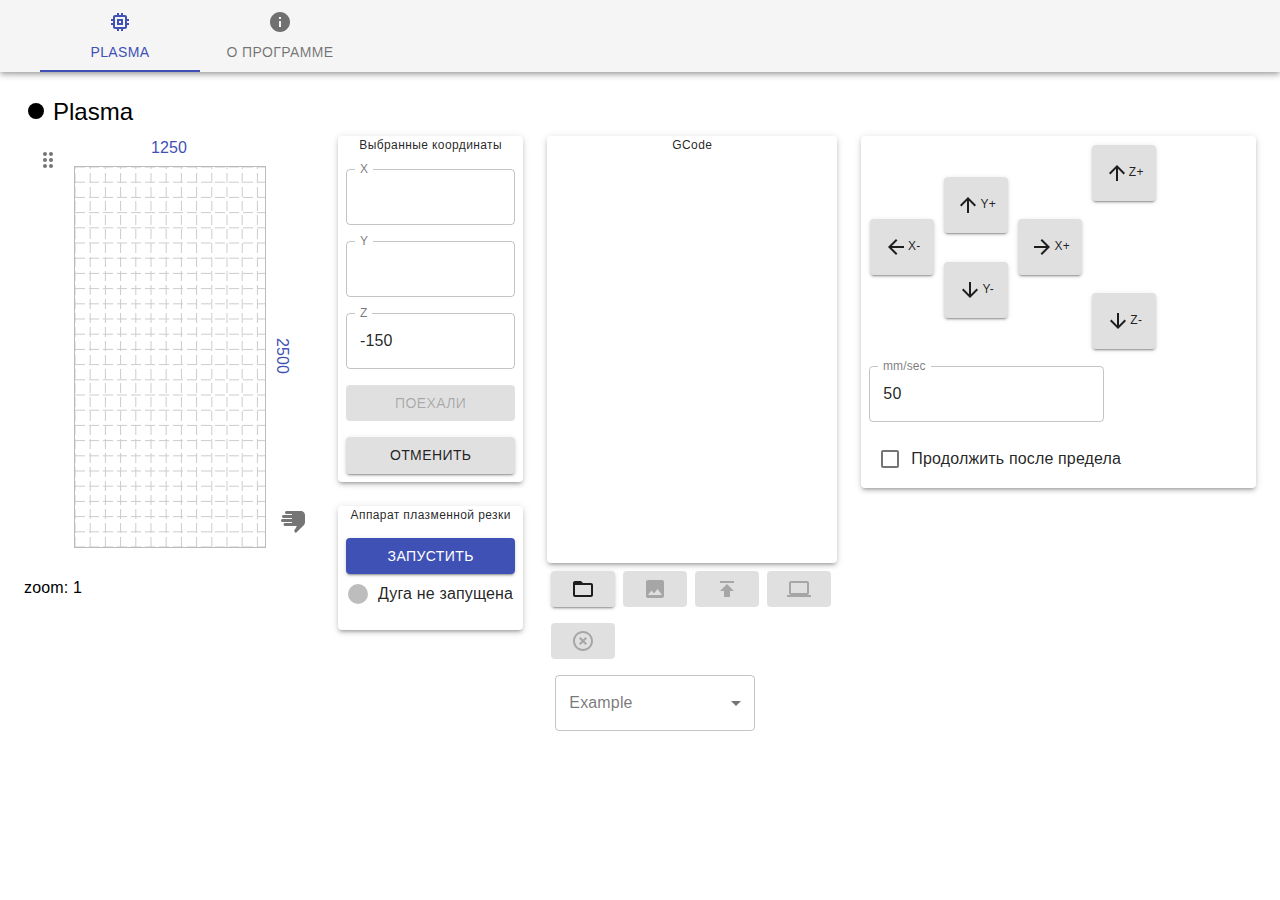
==== commit 613e9d33: "Добавление тестовых примеров. Кеширование страницы в браузере." ====
--- a/data/web/index.html
+++ b/data/web/index.html
@@ -1,2 +1,2 @@
-<!doctype html><html lang="en"><head><meta charset="utf-8"/><meta name="viewport" content="width=device-width,user-scalable=no"/><meta name="theme-color" content="#000000"/><meta name="description" content="CNC Router"/><link rel="apple-touch-icon" href="./logo192.png"/><link rel="manifest" href="./manifest.json"/><link rel="icon" type="image/ico" href="./cnc-ico-16.ico"/><title>CNC Equipments</title><style>*{touch-action:manipulation}</style><style>@font-face{font-family:"Roboto";font-style:italic;font-display:swap;font-weight:400;src:url(../../static/media/roboto-cyrillic-ext-400-italic.b3e580d2.woff2) format("woff2"),url(../../static/media/roboto-all-400-italic.c762d850.woff) format("woff");unicode-range:U+0460-052f,U+1c80-1c88,U+20b4,U+2de0-2dff,U+a640-a69f,U+fe2e-fe2f}@font-face{font-family:"Roboto";font-style:italic;font-display:swap;font-weight:400;src:url(../../static/media/roboto-cyrillic-400-italic.8266321a.woff2) format("woff2"),url(../../static/media/roboto-all-400-italic.c762d850.woff) format("woff");unicode-range:U+0400-045f,U+0490-0491,U+04b0-04b1,U+2116}@font-face{font-family:"Roboto";font-style:italic;font-display:swap;font-weight:400;src:url(../../static/media/roboto-greek-ext-400-italic.801b64f7.woff2) format("woff2"),url(../../static/media/roboto-all-400-italic.c762d850.woff) format("woff");unicode-range:U+1f??}@font-face{font-family:"Roboto";font-style:italic;font-display:swap;font-weight:400;src:url(../../static/media/roboto-greek-400-italic.469a7840.woff2) format("woff2"),url(../../static/media/roboto-all-400-italic.c762d850.woff) format("woff");unicode-range:U+0370-03ff}@font-face{font-family:"Roboto";font-style:italic;font-display:swap;font-weight:400;src:url(../../static/media/roboto-vietnamese-400-italic.9780bde8.woff2) format("woff2"),url(../../static/media/roboto-all-400-italic.c762d850.woff) format("woff");unicode-range:U+0102-0103,U+0110-0111,U+0128-0129,U+0168-0169,U+01a0-01a1,U+01af-01b0,U+1ea0-1ef9,U+20ab}@font-face{font-family:"Roboto";font-style:italic;font-display:swap;font-weight:400;src:url(../../static/media/roboto-latin-ext-400-italic.dc3871f4.woff2) format("woff2"),url(../../static/media/roboto-all-400-italic.c762d850.woff) format("woff");unicode-range:U+0100-024f,U+0259,U+1e??,U+2020,U+20a0-20ab,U+20ad-20cf,U+2113,U+2c60-2c7f,U+a720-a7ff}@font-face{font-family:"Roboto";font-style:italic;font-display:swap;font-weight:400;src:url(../../static/media/roboto-latin-400-italic.51521a2a.woff2) format("woff2"),url(../../static/media/roboto-all-400-italic.c762d850.woff) format("woff");unicode-range:U+00??,U+0131,U+0152-0153,U+02bb-02bc,U+02c6,U+02da,U+02dc,U+2000-206f,U+2074,U+20ac,U+2122,U+2191,U+2193,U+2212,U+2215,U+feff,U+fffd}@font-face{font-family:"Roboto";font-style:normal;font-display:swap;font-weight:400;src:url(../../static/media/roboto-cyrillic-ext-400-normal.4743c758.woff2) format("woff2"),url(../../static/media/roboto-all-400-normal.a91ad097.woff) format("woff");unicode-range:U+0460-052f,U+1c80-1c88,U+20b4,U+2de0-2dff,U+a640-a69f,U+fe2e-fe2f}@font-face{font-family:"Roboto";font-style:normal;font-display:swap;font-weight:400;src:url(../../static/media/roboto-cyrillic-400-normal.8bb64952.woff2) format("woff2"),url(../../static/media/roboto-all-400-normal.a91ad097.woff) format("woff");unicode-range:U+0400-045f,U+0490-0491,U+04b0-04b1,U+2116}@font-face{font-family:"Roboto";font-style:normal;font-display:swap;font-weight:400;src:url(../../static/media/roboto-greek-ext-400-normal.182ee6a4.woff2) format("woff2"),url(../../static/media/roboto-all-400-normal.a91ad097.woff) format("woff");unicode-range:U+1f??}@font-face{font-family:"Roboto";font-style:normal;font-display:swap;font-weight:400;src:url(../../static/media/roboto-greek-400-normal.c1e9793c.woff2) format("woff2"),url(../../static/media/roboto-all-400-normal.a91ad097.woff) format("woff");unicode-range:U+0370-03ff}@font-face{font-family:"Roboto";font-style:normal;font-display:swap;font-weight:400;src:url(../../static/media/roboto-vietnamese-400-normal.a8be5b46.woff2) format("woff2"),url(../../static/media/roboto-all-400-normal.a91ad097.woff) format("woff");unicode-range:U+0102-0103,U+0110-0111,U+0128-0129,U+0168-0169,U+01a0-01a1,U+01af-01b0,U+1ea0-1ef9,U+20ab}@font-face{font-family:"Roboto";font-style:normal;font-display:swap;font-weight:400;src:url(../../static/media/roboto-latin-ext-400-normal.455200cb.woff2) format("woff2"),url(../../static/media/roboto-all-400-normal.a91ad097.woff) format("woff");unicode-range:U+0100-024f,U+0259,U+1e??,U+2020,U+20a0-20ab,U+20ad-20cf,U+2113,U+2c60-2c7f,U+a720-a7ff}@font-face{font-family:"Roboto";font-style:normal;font-display:swap;font-weight:400;src:url(../../static/media/roboto-latin-400-normal.479970ff.woff2) format("woff2"),url(../../static/media/roboto-all-400-normal.a91ad097.woff) format("woff");unicode-range:U+00??,U+0131,U+0152-0153,U+02bb-02bc,U+02c6,U+02da,U+02dc,U+2000-206f,U+2074,U+20ac,U+2122,U+2191,U+2193,U+2212,U+2215,U+feff,U+fffd}</style><style>body{margin:0;font-family:-apple-system,BlinkMacSystemFont,"Segoe UI","Roboto","Oxygen","Ubuntu","Cantarell","Fira Sans","Droid Sans","Helvetica Neue",sans-serif;-webkit-font-smoothing:antialiased;-moz-osx-font-smoothing:grayscale}code{font-family:source-code-pro,Menlo,Monaco,Consolas,"Courier New",monospace}.App-logo{height:40vmin;pointer-events:none}@media (prefers-reduced-motion:no-preference){.App-logo{-webkit-animation:App-logo-spin 20s linear infinite;animation:App-logo-spin 20s linear infinite}}.App-header{background-color:#282c34;min-height:100vh;display:flex;flex-direction:column;align-items:center;justify-content:center;font-size:calc(10px + 2vmin);color:#fff}.App-link{color:#61dafb}@-webkit-keyframes App-logo-spin{0%{transform:rotate(0deg)}to{transform:rotate(1turn)}}@keyframes App-logo-spin{0%{transform:rotate(0deg)}to{transform:rotate(1turn)}}</style></head><body><noscript>You need to enable JavaScript to run this app.</noscript><div id="root" data-equipment-name="cncPlasma"></div><script>!function(e){function r(r){for(var n,l,c=r[0],f=r[1],i=r[2],p=0,s=[];p<c.length;p++)l=c[p],Object.prototype.hasOwnProperty.call(o,l)&&o[l]&&s.push(o[l][0]),o[l]=0;for(n in f)Object.prototype.hasOwnProperty.call(f,n)&&(e[n]=f[n]);for(a&&a(r);s.length;)s.shift()();return u.push.apply(u,i||[]),t()}function t(){for(var e,r=0;r<u.length;r++){for(var t=u[r],n=!0,c=1;c<t.length;c++){var f=t[c];0!==o[f]&&(n=!1)}n&&(u.splice(r--,1),e=l(l.s=t[0]))}return e}var n={},o={1:0},u=[];function l(r){if(n[r])return n[r].exports;var t=n[r]={i:r,l:!1,exports:{}};return e[r].call(t.exports,t,t.exports,l),t.l=!0,t.exports}l.m=e,l.c=n,l.d=function(e,r,t){l.o(e,r)||Object.defineProperty(e,r,{enumerable:!0,get:t})},l.r=function(e){"undefined"!==typeof Symbol&&Symbol.toStringTag&&Object.defineProperty(e,Symbol.toStringTag,{value:"Module"}),Object.defineProperty(e,"__esModule",{value:!0})},l.t=function(e,r){if(1&r&&(e=l(e)),8&r)return e;if(4&r&&"object"===typeof e&&e&&e.__esModule)return e;var t=Object.create(null);if(l.r(t),Object.defineProperty(t,"default",{enumerable:!0,value:e}),2&r&&"string"!=typeof e)for(var n in e)l.d(t,n,function(r){return e[r]}.bind(null,n));return t},l.n=function(e){var r=e&&e.__esModule?function(){return e.default}:function(){return e};return l.d(r,"a",r),r},l.o=function(e,r){return Object.prototype.hasOwnProperty.call(e,r)},l.p="./";var c=this["webpackJsonpcnc-router"]=this["webpackJsonpcnc-router"]||[],f=c.push.bind(c);c.push=r,c=c.slice();for(var i=0;i<c.length;i++)r(c[i]);var a=f;t()}([]);</script><script>/*! For license information please see 2.ddda56f2.chunk.js.LICENSE.txt */
-(this["webpackJsonpcnc-router"]=this["webpackJsonpcnc-router"]||[]).push([[2],[function(e,t,n){"use strict";e.exports=n(123)},function(e,t,n){"use strict";function r(){return(r=Object.assign||function(e){for(var t=1;t<arguments.length;t++){var n=arguments[t];for(var r in n)Object.prototype.hasOwnProperty.call(n,r)&&(e[r]=n[r])}return e}).apply(this,arguments)}n.d(t,"a",(function(){return r}))},function(e,t,n){"use strict";n.d(t,"a",(function(){return o}));var r=n(33);function o(e,t){if(null==e)return{};var n,o,i=Object(r.a)(e,t);if(Object.getOwnPropertySymbols){var a=Object.getOwnPropertySymbols(e);for(o=0;o<a.length;o++)n=a[o],t.indexOf(n)>=0||Object.prototype.propertyIsEnumerable.call(e,n)&&(i[n]=e[n])}return i}},function(e,t,n){"use strict";function r(e){var t,n,o="";if("string"===typeof e||"number"===typeof e)o+=e;else if("object"===typeof e)if(Array.isArray(e))for(t=0;t<e.length;t++)e[t]&&(n=r(e[t]))&&(o&&(o+=" "),o+=n);else for(t in e)e[t]&&(o&&(o+=" "),o+=t);return o}t.a=function(){for(var e,t,n=0,o="";n<arguments.length;)(e=arguments[n++])&&(t=r(e))&&(o&&(o+=" "),o+=t);return o}},function(e,t,n){"use strict";var r=n(1),o=n(2),i=n(0),a=n.n(i),l=(n(5),n(63)),u=n.n(l),c=n(140),s=n(185),d=n(141),f=function(e){var t=arguments.length>1&&void 0!==arguments[1]?arguments[1]:{};return function(n){var i=t.defaultTheme,l=t.withTheme,f=void 0!==l&&l,p=t.name,m=Object(o.a)(t,["defaultTheme","withTheme","name"]);var h=p,v=Object(c.a)(e,Object(r.a)({defaultTheme:i,Component:n,name:p||n.displayName,classNamePrefix:h},m)),b=a.a.forwardRef((function(e,t){e.classes;var l,u=e.innerRef,c=Object(o.a)(e,["classes","innerRef"]),m=v(Object(r.a)(Object(r.a)({},n.defaultProps),e)),h=c;return("string"===typeof p||f)&&(l=Object(d.a)()||i,p&&(h=Object(s.a)({theme:l,name:p,props:c})),f&&!h.theme&&(h.theme=l)),a.a.createElement(n,Object(r.a)({ref:u||t,classes:m},h))}));return u()(b,n),b}},p=n(42);t.a=function(e,t){return f(e,Object(r.a)({defaultTheme:p.a},t))}},function(e,t,n){e.exports=n(130)()},function(e,t,n){"use strict";n.d(t,"a",(function(){return o}));var r=n(103);function o(e){if("string"!==typeof e)throw new Error(Object(r.a)(7));return e.charAt(0).toUpperCase()+e.slice(1)}},function(e,t,n){"use strict";function r(e,t,n){return t in e?Object.defineProperty(e,t,{value:n,enumerable:!0,configurable:!0,writable:!0}):e[t]=n,e}n.d(t,"a",(function(){return r}))},function(e,t,n){"use strict";n.d(t,"a",(function(){return i}));var r=n(0),o=n(31);function i(e,t){return r.useMemo((function(){return null==e&&null==t?null:function(n){Object(o.a)(e,n),Object(o.a)(t,n)}}),[e,t])}},,function(e,t,n){"use strict";n.d(t,"d",(function(){return l})),n.d(t,"b",(function(){return c})),n.d(t,"c",(function(){return s})),n.d(t,"a",(function(){return d})),n.d(t,"e",(function(){return f}));var r=n(103);function o(e){var t=arguments.length>1&&void 0!==arguments[1]?arguments[1]:0,n=arguments.length>2&&void 0!==arguments[2]?arguments[2]:1;return Math.min(Math.max(t,e),n)}function i(e){if(e.type)return e;if("#"===e.charAt(0))return i(function(e){e=e.substr(1);var t=new RegExp(".{1,".concat(e.length>=6?2:1,"}"),"g"),n=e.match(t);return n&&1===n[0].length&&(n=n.map((function(e){return e+e}))),n?"rgb".concat(4===n.length?"a":"","(").concat(n.map((function(e,t){return t<3?parseInt(e,16):Math.round(parseInt(e,16)/255*1e3)/1e3})).join(", "),")"):""}(e));var t=e.indexOf("("),n=e.substring(0,t);if(-1===["rgb","rgba","hsl","hsla"].indexOf(n))throw new Error(Object(r.a)(3,e));var o=e.substring(t+1,e.length-1).split(",");return{type:n,values:o=o.map((function(e){return parseFloat(e)}))}}function a(e){var t=e.type,n=e.values;return-1!==t.indexOf("rgb")?n=n.map((function(e,t){return t<3?parseInt(e,10):e})):-1!==t.indexOf("hsl")&&(n[1]="".concat(n[1],"%"),n[2]="".concat(n[2],"%")),"".concat(t,"(").concat(n.join(", "),")")}function l(e,t){var n=u(e),r=u(t);return(Math.max(n,r)+.05)/(Math.min(n,r)+.05)}function u(e){var t="hsl"===(e=i(e)).type?i(function(e){var t=(e=i(e)).values,n=t[0],r=t[1]/100,o=t[2]/100,l=r*Math.min(o,1-o),u=function(e){var t=arguments.length>1&&void 0!==arguments[1]?arguments[1]:(e+n/30)%12;return o-l*Math.max(Math.min(t-3,9-t,1),-1)},c="rgb",s=[Math.round(255*u(0)),Math.round(255*u(8)),Math.round(255*u(4))];return"hsla"===e.type&&(c+="a",s.push(t[3])),a({type:c,values:s})}(e)).values:e.values;return t=t.map((function(e){return(e/=255)<=.03928?e/12.92:Math.pow((e+.055)/1.055,2.4)})),Number((.2126*t[0]+.7152*t[1]+.0722*t[2]).toFixed(3))}function c(e){var t=arguments.length>1&&void 0!==arguments[1]?arguments[1]:.15;return u(e)>.5?d(e,t):f(e,t)}function s(e,t){return e=i(e),t=o(t),"rgb"!==e.type&&"hsl"!==e.type||(e.type+="a"),e.values[3]=t,a(e)}function d(e,t){if(e=i(e),t=o(t),-1!==e.type.indexOf("hsl"))e.values[2]*=1-t;else if(-1!==e.type.indexOf("rgb"))for(var n=0;n<3;n+=1)e.values[n]*=1-t;return a(e)}function f(e,t){if(e=i(e),t=o(t),-1!==e.type.indexOf("hsl"))e.values[2]+=(100-e.values[2])*t;else if(-1!==e.type.indexOf("rgb"))for(var n=0;n<3;n+=1)e.values[n]+=(255-e.values[n])*t;return a(e)}},function(e,t,n){"use strict";function r(e){if(void 0===e)throw new ReferenceError("this hasn't been initialised - super() hasn't been called");return e}n.d(t,"a",(function(){return r}))},function(e,t,n){"use strict";!function e(){if("undefined"!==typeof __REACT_DEVTOOLS_GLOBAL_HOOK__&&"function"===typeof __REACT_DEVTOOLS_GLOBAL_HOOK__.checkDCE){0;try{__REACT_DEVTOOLS_GLOBAL_HOOK__.checkDCE(e)}catch(t){console.error(t)}}}(),e.exports=n(124)},function(e,t,n){"use strict";n.d(t,"a",(function(){return i}));var r=n(0),o="undefined"!==typeof window?r.useLayoutEffect:r.useEffect;function i(e){var t=r.useRef(e);return o((function(){t.current=e})),r.useCallback((function(){return t.current.apply(void 0,arguments)}),[])}},function(e,t,n){"use strict";function r(e,t){if(!(e instanceof t))throw new TypeError("Cannot call a class as a function")}n.d(t,"a",(function(){return r}))},function(e,t,n){"use strict";function r(e,t){for(var n=0;n<t.length;n++){var r=t[n];r.enumerable=r.enumerable||!1,r.configurable=!0,"value"in r&&(r.writable=!0),Object.defineProperty(e,r.key,r)}}function o(e,t,n){return t&&r(e.prototype,t),n&&r(e,n),e}n.d(t,"a",(function(){return o}))},function(e,t,n){"use strict";function r(e){return(r=Object.setPrototypeOf?Object.getPrototypeOf:function(e){return e.__proto__||Object.getPrototypeOf(e)})(e)}function o(){if("undefined"===typeof Reflect||!Reflect.construct)return!1;if(Reflect.construct.sham)return!1;if("function"===typeof Proxy)return!0;try{return Date.prototype.toString.call(Reflect.construct(Date,[],(function(){}))),!0}catch(e){return!1}}function i(e){return(i="function"===typeof Symbol&&"symbol"===typeof Symbol.iterator?function(e){return typeof e}:function(e){return e&&"function"===typeof Symbol&&e.constructor===Symbol&&e!==Symbol.prototype?"symbol":typeof e})(e)}n.d(t,"a",(function(){return u}));var a=n(11);function l(e,t){return!t||"object"!==i(t)&&"function"!==typeof t?Object(a.a)(e):t}function u(e){return function(){var t,n=r(e);if(o()){var i=r(this).constructor;t=Reflect.construct(n,arguments,i)}else t=n.apply(this,arguments);return l(this,t)}}},function(e,t,n){"use strict";function r(e,t){return(r=Object.setPrototypeOf||function(e,t){return e.__proto__=t,e})(e,t)}function o(e,t){if("function"!==typeof t&&null!==t)throw new TypeError("Super expression must either be null or a function");e.prototype=Object.create(t&&t.prototype,{constructor:{value:e,writable:!0,configurable:!0}}),t&&r(e,t)}n.d(t,"a",(function(){return o}))},function(e,t,n){"use strict";function r(e){return e&&e.ownerDocument||document}n.d(t,"a",(function(){return r}))},function(e,t){e.exports=function(e){return e&&e.__esModule?e:{default:e}}},function(e,t,n){"use strict";var r=n(19);Object.defineProperty(t,"__esModule",{value:!0}),t.default=function(e,t){var n=i.default.memo(i.default.forwardRef((function(t,n){return i.default.createElement(a.default,(0,o.default)({ref:n},t),e)})));0;return n.muiName=a.default.muiName,n};var o=r(n(133)),i=r(n(0)),a=r(n(83))},,function(e,t,n){"use strict";function r(e,t,n){return t in e?Object.defineProperty(e,t,{value:n,enumerable:!0,configurable:!0,writable:!0}):e[t]=n,e}n.d(t,"a",(function(){return r}))},,function(e,t,n){"use strict";n.d(t,"a",(function(){return i}));var r=n(141),o=(n(0),n(42));function i(){return Object(r.a)()||o.a}},function(e,t,n){"use strict";n.d(t,"a",(function(){return o}));var r=n(61);function o(e,t){return function(e){if(Array.isArray(e))return e}(e)||function(e,t){if("undefined"!==typeof Symbol&&Symbol.iterator in Object(e)){var n=[],r=!0,o=!1,i=void 0;try{for(var a,l=e[Symbol.iterator]();!(r=(a=l.next()).done)&&(n.push(a.value),!t||n.length!==t);r=!0);}catch(u){o=!0,i=u}finally{try{r||null==l.return||l.return()}finally{if(o)throw i}}return n}}(e,t)||Object(r.a)(e,t)||function(){throw new TypeError("Invalid attempt to destructure non-iterable instance.\nIn order to be iterable, non-array objects must have a [Symbol.iterator]() method.")}()}},function(e,t,n){"use strict";function r(e){if(void 0===e)throw new ReferenceError("this hasn't been initialised - super() hasn't been called");return e}n.d(t,"a",(function(){return r}))},function(e,t,n){"use strict";n.d(t,"a",(function(){return i}));var r=n(0),o=n(47);function i(){return r.useContext(o.a)}},function(e,t,n){"use strict";n.d(t,"a",(function(){return l}));var r=n(1),o=n(0),i=n.n(o),a=n(65);function l(e,t){var n=function(t,n){return i.a.createElement(a.a,Object(r.a)({ref:n},t),e)};return n.muiName=a.a.muiName,i.a.memo(i.a.forwardRef(n))}},function(e,t,n){"use strict";function r(e){var t=e.props,n=e.states,r=e.muiFormControl;return n.reduce((function(e,n){return e[n]=t[n],r&&"undefined"===typeof t[n]&&(e[n]=r[n]),e}),{})}n.d(t,"a",(function(){return r}))},function(e,t,n){"use strict";n.d(t,"a",(function(){return i}));var r=n(59);var o=n(61);function i(e){return function(e){if(Array.isArray(e))return Object(r.a)(e)}(e)||function(e){if("undefined"!==typeof Symbol&&Symbol.iterator in Object(e))return Array.from(e)}(e)||Object(o.a)(e)||function(){throw new TypeError("Invalid attempt to spread non-iterable instance.\nIn order to be iterable, non-array objects must have a [Symbol.iterator]() method.")}()}},function(e,t,n){"use strict";function r(e,t){"function"===typeof e?e(t):e&&(e.current=t)}n.d(t,"a",(function(){return r}))},,function(e,t,n){"use strict";function r(e,t){if(null==e)return{};var n,r,o={},i=Object.keys(e);for(r=0;r<i.length;r++)n=i[r],t.indexOf(n)>=0||(o[n]=e[n]);return o}n.d(t,"a",(function(){return r}))},function(e,t,n){"use strict";n.d(t,"b",(function(){return i}));var r=n(2),o={easeInOut:"cubic-bezier(0.4, 0, 0.2, 1)",easeOut:"cubic-bezier(0.0, 0, 0.2, 1)",easeIn:"cubic-bezier(0.4, 0, 1, 1)",sharp:"cubic-bezier(0.4, 0, 0.6, 1)"},i={shortest:150,shorter:200,short:250,standard:300,complex:375,enteringScreen:225,leavingScreen:195};function a(e){return"".concat(Math.round(e),"ms")}t.a={easing:o,duration:i,create:function(){var e=arguments.length>0&&void 0!==arguments[0]?arguments[0]:["all"],t=arguments.length>1&&void 0!==arguments[1]?arguments[1]:{},n=t.duration,l=void 0===n?i.standard:n,u=t.easing,c=void 0===u?o.easeInOut:u,s=t.delay,d=void 0===s?0:s;Object(r.a)(t,["duration","easing","delay"]);return(Array.isArray(e)?e:[e]).map((function(e){return"".concat(e," ").concat("string"===typeof l?l:a(l)," ").concat(c," ").concat("string"===typeof d?d:a(d))})).join(",")},getAutoHeightDuration:function(e){if(!e)return 0;var t=e/36;return Math.round(10*(4+15*Math.pow(t,.25)+t/5))}}},function(e,t,n){"use strict";function r(){for(var e=arguments.length,t=new Array(e),n=0;n<e;n++)t[n]=arguments[n];return t.reduce((function(e,t){return null==t?e:function(){for(var n=arguments.length,r=new Array(n),o=0;o<n;o++)r[o]=arguments[o];e.apply(this,r),t.apply(this,r)}}),(function(){}))}n.d(t,"a",(function(){return r}))},function(e,t,n){"use strict";function r(e,t){e.prototype=Object.create(t.prototype),e.prototype.constructor=e,e.__proto__=t}n.d(t,"a",(function(){return r}))},function(e,t,n){"use strict";function r(e){var t,n=arguments.length>1&&void 0!==arguments[1]?arguments[1]:166;function r(){for(var r=arguments.length,o=new Array(r),i=0;i<r;i++)o[i]=arguments[i];var a=this,l=function(){e.apply(a,o)};clearTimeout(t),t=setTimeout(l,n)}return r.clear=function(){clearTimeout(t)},r}n.d(t,"a",(function(){return r}))},,,function(e,t,n){"use strict";var r=n(137);t.a=function(e,t){return t?Object(r.a)(e,t,{clone:!1}):e}},function(e,t,n){"use strict";n.d(t,"a",(function(){return o}));var r=n(0);function o(e){var t=e.controlled,n=e.default,o=(e.name,e.state,r.useRef(void 0!==t).current),i=r.useState(n),a=i[0],l=i[1];return[o?t:a,r.useCallback((function(e){o||l(e)}),[])]}},function(e,t,n){"use strict";var r=n(7),o=n(2),i=n(137),a=n(1),l=["xs","sm","md","lg","xl"];function u(e){var t=e.values,n=void 0===t?{xs:0,sm:600,md:960,lg:1280,xl:1920}:t,r=e.unit,i=void 0===r?"px":r,u=e.step,c=void 0===u?5:u,s=Object(o.a)(e,["values","unit","step"]);function d(e){var t="number"===typeof n[e]?n[e]:e;return"@media (min-width:".concat(t).concat(i,")")}function f(e,t){var r=l.indexOf(t);return r===l.length-1?d(e):"@media (min-width:".concat("number"===typeof n[e]?n[e]:e).concat(i,") and ")+"(max-width:".concat((-1!==r&&"number"===typeof n[l[r+1]]?n[l[r+1]]:t)-c/100).concat(i,")")}return Object(a.a)({keys:l,values:n,up:d,down:function(e){var t=l.indexOf(e)+1,r=n[l[t]];return t===l.length?d("xs"):"@media (max-width:".concat(("number"===typeof r&&t>0?r:e)-c/100).concat(i,")")},between:f,only:function(e){return f(e,e)},width:function(e){return n[e]}},s)}function c(e,t,n){var o;return Object(a.a)({gutters:function(){var n=arguments.length>0&&void 0!==arguments[0]?arguments[0]:{};return Object(a.a)({paddingLeft:t(2),paddingRight:t(2)},n,Object(r.a)({},e.up("sm"),Object(a.a)({paddingLeft:t(3),paddingRight:t(3)},n[e.up("sm")])))},toolbar:(o={minHeight:56},Object(r.a)(o,"".concat(e.up("xs")," and (orientation: landscape)"),{minHeight:48}),Object(r.a)(o,e.up("sm"),{minHeight:64}),o)},n)}var s=n(103),d={black:"#000",white:"#fff"},f={50:"#fafafa",100:"#f5f5f5",200:"#eeeeee",300:"#e0e0e0",400:"#bdbdbd",500:"#9e9e9e",600:"#757575",700:"#616161",800:"#424242",900:"#212121",A100:"#d5d5d5",A200:"#aaaaaa",A400:"#303030",A700:"#616161"},p={50:"#e8eaf6",100:"#c5cae9",200:"#9fa8da",300:"#7986cb",400:"#5c6bc0",500:"#3f51b5",600:"#3949ab",700:"#303f9f",800:"#283593",900:"#1a237e",A100:"#8c9eff",A200:"#536dfe",A400:"#3d5afe",A700:"#304ffe"},m={50:"#fce4ec",100:"#f8bbd0",200:"#f48fb1",300:"#f06292",400:"#ec407a",500:"#e91e63",600:"#d81b60",700:"#c2185b",800:"#ad1457",900:"#880e4f",A100:"#ff80ab",A200:"#ff4081",A400:"#f50057",A700:"#c51162"},h={50:"#ffebee",100:"#ffcdd2",200:"#ef9a9a",300:"#e57373",400:"#ef5350",500:"#f44336",600:"#e53935",700:"#d32f2f",800:"#c62828",900:"#b71c1c",A100:"#ff8a80",A200:"#ff5252",A400:"#ff1744",A700:"#d50000"},v={50:"#fff3e0",100:"#ffe0b2",200:"#ffcc80",300:"#ffb74d",400:"#ffa726",500:"#ff9800",600:"#fb8c00",700:"#f57c00",800:"#ef6c00",900:"#e65100",A100:"#ffd180",A200:"#ffab40",A400:"#ff9100",A700:"#ff6d00"},b={50:"#e3f2fd",100:"#bbdefb",200:"#90caf9",300:"#64b5f6",400:"#42a5f5",500:"#2196f3",600:"#1e88e5",700:"#1976d2",800:"#1565c0",900:"#0d47a1",A100:"#82b1ff",A200:"#448aff",A400:"#2979ff",A700:"#2962ff"},g={50:"#e8f5e9",100:"#c8e6c9",200:"#a5d6a7",300:"#81c784",400:"#66bb6a",500:"#4caf50",600:"#43a047",700:"#388e3c",800:"#2e7d32",900:"#1b5e20",A100:"#b9f6ca",A200:"#69f0ae",A400:"#00e676",A700:"#00c853"},y=n(10),x={text:{primary:"rgba(0, 0, 0, 0.87)",secondary:"rgba(0, 0, 0, 0.54)",disabled:"rgba(0, 0, 0, 0.38)",hint:"rgba(0, 0, 0, 0.38)"},divider:"rgba(0, 0, 0, 0.12)",background:{paper:d.white,default:f[50]},action:{active:"rgba(0, 0, 0, 0.54)",hover:"rgba(0, 0, 0, 0.04)",hoverOpacity:.04,selected:"rgba(0, 0, 0, 0.08)",selectedOpacity:.08,disabled:"rgba(0, 0, 0, 0.26)",disabledBackground:"rgba(0, 0, 0, 0.12)",disabledOpacity:.38,focus:"rgba(0, 0, 0, 0.12)",focusOpacity:.12,activatedOpacity:.12}},w={text:{primary:d.white,secondary:"rgba(255, 255, 255, 0.7)",disabled:"rgba(255, 255, 255, 0.5)",hint:"rgba(255, 255, 255, 0.5)",icon:"rgba(255, 255, 255, 0.5)"},divider:"rgba(255, 255, 255, 0.12)",background:{paper:f[800],default:"#303030"},action:{active:d.white,hover:"rgba(255, 255, 255, 0.08)",hoverOpacity:.08,selected:"rgba(255, 255, 255, 0.16)",selectedOpacity:.16,disabled:"rgba(255, 255, 255, 0.3)",disabledBackground:"rgba(255, 255, 255, 0.12)",disabledOpacity:.38,focus:"rgba(255, 255, 255, 0.12)",focusOpacity:.12,activatedOpacity:.24}};function O(e,t,n,r){var o=r.light||r,i=r.dark||1.5*r;e[t]||(e.hasOwnProperty(n)?e[t]=e[n]:"light"===t?e.light=Object(y.e)(e.main,o):"dark"===t&&(e.dark=Object(y.a)(e.main,i)))}function E(e){var t=e.primary,n=void 0===t?{light:p[300],main:p[500],dark:p[700]}:t,r=e.secondary,l=void 0===r?{light:m.A200,main:m.A400,dark:m.A700}:r,u=e.error,c=void 0===u?{light:h[300],main:h[500],dark:h[700]}:u,E=e.warning,k=void 0===E?{light:v[300],main:v[500],dark:v[700]}:E,S=e.info,j=void 0===S?{light:b[300],main:b[500],dark:b[700]}:S,C=e.success,T=void 0===C?{light:g[300],main:g[500],dark:g[700]}:C,P=e.type,R=void 0===P?"light":P,N=e.contrastThreshold,M=void 0===N?3:N,I=e.tonalOffset,z=void 0===I?.2:I,_=Object(o.a)(e,["primary","secondary","error","warning","info","success","type","contrastThreshold","tonalOffset"]);function L(e){return Object(y.d)(e,w.text.primary)>=M?w.text.primary:x.text.primary}var A=function(e){var t=arguments.length>1&&void 0!==arguments[1]?arguments[1]:500,n=arguments.length>2&&void 0!==arguments[2]?arguments[2]:300,r=arguments.length>3&&void 0!==arguments[3]?arguments[3]:700;if(!(e=Object(a.a)({},e)).main&&e[t]&&(e.main=e[t]),!e.main)throw new Error(Object(s.a)(4,t));if("string"!==typeof e.main)throw new Error(Object(s.a)(5,JSON.stringify(e.main)));return O(e,"light",n,z),O(e,"dark",r,z),e.contrastText||(e.contrastText=L(e.main)),e},D={dark:w,light:x};return Object(i.a)(Object(a.a)({common:d,type:R,primary:A(n),secondary:A(l,"A400","A200","A700"),error:A(c),warning:A(k),info:A(j),success:A(T),grey:f,contrastThreshold:M,getContrastText:L,augmentColor:A,tonalOffset:z},D[R]),_)}function k(e){return Math.round(1e5*e)/1e5}var S={textTransform:"uppercase"};function j(e,t){var n="function"===typeof t?t(e):t,r=n.fontFamily,l=void 0===r?'"Roboto", "Helvetica", "Arial", sans-serif':r,u=n.fontSize,c=void 0===u?14:u,s=n.fontWeightLight,d=void 0===s?300:s,f=n.fontWeightRegular,p=void 0===f?400:f,m=n.fontWeightMedium,h=void 0===m?500:m,v=n.fontWeightBold,b=void 0===v?700:v,g=n.htmlFontSize,y=void 0===g?16:g,x=n.allVariants,w=n.pxToRem,O=Object(o.a)(n,["fontFamily","fontSize","fontWeightLight","fontWeightRegular","fontWeightMedium","fontWeightBold","htmlFontSize","allVariants","pxToRem"]);var E=c/14,j=w||function(e){return"".concat(e/y*E,"rem")},C=function(e,t,n,r,o){return Object(a.a)({fontFamily:l,fontWeight:e,fontSize:j(t),lineHeight:n},'"Roboto", "Helvetica", "Arial", sans-serif'===l?{letterSpacing:"".concat(k(r/t),"em")}:{},o,x)},T={h1:C(d,96,1.167,-1.5),h2:C(d,60,1.2,-.5),h3:C(p,48,1.167,0),h4:C(p,34,1.235,.25),h5:C(p,24,1.334,0),h6:C(h,20,1.6,.15),subtitle1:C(p,16,1.75,.15),subtitle2:C(h,14,1.57,.1),body1:C(p,16,1.5,.15),body2:C(p,14,1.43,.15),button:C(h,14,1.75,.4,S),caption:C(p,12,1.66,.4),overline:C(p,12,2.66,1,S)};return Object(i.a)(Object(a.a)({htmlFontSize:y,pxToRem:j,round:k,fontFamily:l,fontSize:c,fontWeightLight:d,fontWeightRegular:p,fontWeightMedium:h,fontWeightBold:b},T),O,{clone:!1})}function C(){return["".concat(arguments.length<=0?void 0:arguments[0],"px ").concat(arguments.length<=1?void 0:arguments[1],"px ").concat(arguments.length<=2?void 0:arguments[2],"px ").concat(arguments.length<=3?void 0:arguments[3],"px rgba(0,0,0,").concat(.2,")"),"".concat(arguments.length<=4?void 0:arguments[4],"px ").concat(arguments.length<=5?void 0:arguments[5],"px ").concat(arguments.length<=6?void 0:arguments[6],"px ").concat(arguments.length<=7?void 0:arguments[7],"px rgba(0,0,0,").concat(.14,")"),"".concat(arguments.length<=8?void 0:arguments[8],"px ").concat(arguments.length<=9?void 0:arguments[9],"px ").concat(arguments.length<=10?void 0:arguments[10],"px ").concat(arguments.length<=11?void 0:arguments[11],"px rgba(0,0,0,").concat(.12,")")].join(",")}var T=["none",C(0,2,1,-1,0,1,1,0,0,1,3,0),C(0,3,1,-2,0,2,2,0,0,1,5,0),C(0,3,3,-2,0,3,4,0,0,1,8,0),C(0,2,4,-1,0,4,5,0,0,1,10,0),C(0,3,5,-1,0,5,8,0,0,1,14,0),C(0,3,5,-1,0,6,10,0,0,1,18,0),C(0,4,5,-2,0,7,10,1,0,2,16,1),C(0,5,5,-3,0,8,10,1,0,3,14,2),C(0,5,6,-3,0,9,12,1,0,3,16,2),C(0,6,6,-3,0,10,14,1,0,4,18,3),C(0,6,7,-4,0,11,15,1,0,4,20,3),C(0,7,8,-4,0,12,17,2,0,5,22,4),C(0,7,8,-4,0,13,19,2,0,5,24,4),C(0,7,9,-4,0,14,21,2,0,5,26,4),C(0,8,9,-5,0,15,22,2,0,6,28,5),C(0,8,10,-5,0,16,24,2,0,6,30,5),C(0,8,11,-5,0,17,26,2,0,6,32,5),C(0,9,11,-5,0,18,28,2,0,7,34,6),C(0,9,12,-6,0,19,29,2,0,7,36,6),C(0,10,13,-6,0,20,31,3,0,8,38,7),C(0,10,13,-6,0,21,33,3,0,8,40,7),C(0,10,14,-6,0,22,35,3,0,8,42,7),C(0,11,14,-7,0,23,36,3,0,9,44,8),C(0,11,15,-7,0,24,38,3,0,9,46,8)],P={borderRadius:4},R=n(216);function N(){var e=arguments.length>0&&void 0!==arguments[0]?arguments[0]:8;if(e.mui)return e;var t=Object(R.a)({spacing:e}),n=function(){for(var e=arguments.length,n=new Array(e),r=0;r<e;r++)n[r]=arguments[r];return 0===n.length?t(1):1===n.length?t(n[0]):n.map((function(e){if("string"===typeof e)return e;var n=t(e);return"number"===typeof n?"".concat(n,"px"):n})).join(" ")};return Object.defineProperty(n,"unit",{get:function(){return e}}),n.mui=!0,n}var M=n(34),I=n(64);var z=function(){for(var e=arguments.length>0&&void 0!==arguments[0]?arguments[0]:{},t=e.breakpoints,n=void 0===t?{}:t,r=e.mixins,a=void 0===r?{}:r,l=e.palette,s=void 0===l?{}:l,d=e.spacing,f=e.typography,p=void 0===f?{}:f,m=Object(o.a)(e,["breakpoints","mixins","palette","spacing","typography"]),h=E(s),v=u(n),b=N(d),g=Object(i.a)({breakpoints:v,direction:"ltr",mixins:c(v,b,a),overrides:{},palette:h,props:{},shadows:T,typography:j(h,p),spacing:b,shape:P,transitions:M.a,zIndex:I.a},m),y=arguments.length,x=new Array(y>1?y-1:0),w=1;w<y;w++)x[w-1]=arguments[w];return g=x.reduce((function(e,t){return Object(i.a)(e,t)}),g)}();t.a=z},function(e,t,n){"use strict";var r=n(0),o=r.createContext({});t.a=o},function(e,t,n){"use strict";n.d(t,"b",(function(){return r})),n.d(t,"a",(function(){return o}));var r=function(e){return e.scrollTop};function o(e,t){var n=e.timeout,r=e.style,o=void 0===r?{}:r;return{duration:o.transitionDuration||"number"===typeof n?n:n[t.mode]||0,delay:o.transitionDelay}}},function(e,t,n){"use strict";function r(e){return(r="function"===typeof Symbol&&"symbol"===typeof Symbol.iterator?function(e){return typeof e}:function(e){return e&&"function"===typeof Symbol&&e.constructor===Symbol&&e!==Symbol.prototype?"symbol":typeof e})(e)}n.d(t,"a",(function(){return r}))},function(e,t,n){"use strict";function r(e){return null!=e&&!(Array.isArray(e)&&0===e.length)}function o(e){var t=arguments.length>1&&void 0!==arguments[1]&&arguments[1];return e&&(r(e.value)&&""!==e.value||t&&r(e.defaultValue)&&""!==e.defaultValue)}function i(e){return e.startAdornment}n.d(t,"b",(function(){return o})),n.d(t,"a",(function(){return i}))},function(e,t,n){"use strict";n.d(t,"b",(function(){return i}));var r=n(0),o=r.createContext();function i(){return r.useContext(o)}t.a=o},function(e,t,n){"use strict";var r=n(1),o=n(2),i=n(0),a=(n(5),n(3)),l=n(4),u=n(6),c={h1:"h1",h2:"h2",h3:"h3",h4:"h4",h5:"h5",h6:"h6",subtitle1:"h6",subtitle2:"h6",body1:"p",body2:"p"},s=i.forwardRef((function(e,t){var n=e.align,l=void 0===n?"inherit":n,s=e.classes,d=e.className,f=e.color,p=void 0===f?"initial":f,m=e.component,h=e.display,v=void 0===h?"initial":h,b=e.gutterBottom,g=void 0!==b&&b,y=e.noWrap,x=void 0!==y&&y,w=e.paragraph,O=void 0!==w&&w,E=e.variant,k=void 0===E?"body1":E,S=e.variantMapping,j=void 0===S?c:S,C=Object(o.a)(e,["align","classes","className","color","component","display","gutterBottom","noWrap","paragraph","variant","variantMapping"]),T=m||(O?"p":j[k]||c[k])||"span";return i.createElement(T,Object(r.a)({className:Object(a.a)(s.root,d,"inherit"!==k&&s[k],"initial"!==p&&s["color".concat(Object(u.a)(p))],x&&s.noWrap,g&&s.gutterBottom,O&&s.paragraph,"inherit"!==l&&s["align".concat(Object(u.a)(l))],"initial"!==v&&s["display".concat(Object(u.a)(v))]),ref:t},C))}));t.a=Object(l.a)((function(e){return{root:{margin:0},body2:e.typography.body2,body1:e.typography.body1,caption:e.typography.caption,button:e.typography.button,h1:e.typography.h1,h2:e.typography.h2,h3:e.typography.h3,h4:e.typography.h4,h5:e.typography.h5,h6:e.typography.h6,subtitle1:e.typography.subtitle1,subtitle2:e.typography.subtitle2,overline:e.typography.overline,srOnly:{position:"absolute",height:1,width:1,overflow:"hidden"},alignLeft:{textAlign:"left"},alignCenter:{textAlign:"center"},alignRight:{textAlign:"right"},alignJustify:{textAlign:"justify"},noWrap:{overflow:"hidden",textOverflow:"ellipsis",whiteSpace:"nowrap"},gutterBottom:{marginBottom:"0.35em"},paragraph:{marginBottom:16},colorInherit:{color:"inherit"},colorPrimary:{color:e.palette.primary.main},colorSecondary:{color:e.palette.secondary.main},colorTextPrimary:{color:e.palette.text.primary},colorTextSecondary:{color:e.palette.text.secondary},colorError:{color:e.palette.error.main},displayInline:{display:"inline"},displayBlock:{display:"block"}}}),{name:"MuiTypography"})(s)},,function(e,t,n){"use strict";n.d(t,"a",(function(){return m}));var r=n(0),o=n(12),i=!0,a=!1,l=null,u={text:!0,search:!0,url:!0,tel:!0,email:!0,password:!0,number:!0,date:!0,month:!0,week:!0,time:!0,datetime:!0,"datetime-local":!0};function c(e){e.metaKey||e.altKey||e.ctrlKey||(i=!0)}function s(){i=!1}function d(){"hidden"===this.visibilityState&&a&&(i=!0)}function f(e){var t=e.target;try{return t.matches(":focus-visible")}catch(n){}return i||function(e){var t=e.type,n=e.tagName;return!("INPUT"!==n||!u[t]||e.readOnly)||("TEXTAREA"===n&&!e.readOnly||!!e.isContentEditable)}(t)}function p(){a=!0,window.clearTimeout(l),l=window.setTimeout((function(){a=!1}),100)}function m(){return{isFocusVisible:f,onBlurVisible:p,ref:r.useCallback((function(e){var t,n=o.findDOMNode(e);null!=n&&((t=n.ownerDocument).addEventListener("keydown",c,!0),t.addEventListener("mousedown",s,!0),t.addEventListener("pointerdown",s,!0),t.addEventListener("touchstart",s,!0),t.addEventListener("visibilitychange",d,!0))}),[])}}},function(e,t,n){"use strict";n.d(t,"a",(function(){return o}));var r=n(18);function o(e){return Object(r.a)(e).defaultView||window}},function(e,t,n){"use strict";function r(e,t){for(var n=0;n<t.length;n++){var r=t[n];r.enumerable=r.enumerable||!1,r.configurable=!0,"value"in r&&(r.writable=!0),Object.defineProperty(e,r.key,r)}}function o(e,t,n){return t&&r(e.prototype,t),n&&r(e,n),e}n.d(t,"a",(function(){return o}))},function(e,t,n){"use strict";var r=n(0),o=n.n(r);t.a=o.a.createContext(null)},function(e,t,n){"use strict";n.d(t,"a",(function(){return o}));var r=n(0);function o(e,t){return r.isValidElement(e)&&-1!==t.indexOf(e.type.muiName)}},,,,function(e,t,n){"use strict";e.exports=n(132)},function(e,t,n){"use strict";function r(e,t){(null==t||t>e.length)&&(t=e.length);for(var n=0,r=new Array(t);n<t;n++)r[n]=e[n];return r}n.d(t,"a",(function(){return r}))},function(e,t,n){"use strict";var r=n(1),o=n(2),i=n(0),a=n.n(i),l=(n(5),n(12)),u=n(3),c=n(8),s=n(13),d=n(4),f=n(50),p=n(30),m=n(33),h=n(26),v=n(36),b=n(53);function g(e,t){var n=Object.create(null);return e&&i.Children.map(e,(function(e){return e})).forEach((function(e){n[e.key]=function(e){return t&&Object(i.isValidElement)(e)?t(e):e}(e)})),n}function y(e,t,n){return null!=n[t]?n[t]:e.props[t]}function x(e,t,n){var r=g(e.children),o=function(e,t){function n(n){return n in t?t[n]:e[n]}e=e||{},t=t||{};var r,o=Object.create(null),i=[];for(var a in e)a in t?i.length&&(o[a]=i,i=[]):i.push(a);var l={};for(var u in t){if(o[u])for(r=0;r<o[u].length;r++){var c=o[u][r];l[o[u][r]]=n(c)}l[u]=n(u)}for(r=0;r<i.length;r++)l[i[r]]=n(i[r]);return l}(t,r);return Object.keys(o).forEach((function(a){var l=o[a];if(Object(i.isValidElement)(l)){var u=a in t,c=a in r,s=t[a],d=Object(i.isValidElement)(s)&&!s.props.in;!c||u&&!d?c||!u||d?c&&u&&Object(i.isValidElement)(s)&&(o[a]=Object(i.cloneElement)(l,{onExited:n.bind(null,l),in:s.props.in,exit:y(l,"exit",e),enter:y(l,"enter",e)})):o[a]=Object(i.cloneElement)(l,{in:!1}):o[a]=Object(i.cloneElement)(l,{onExited:n.bind(null,l),in:!0,exit:y(l,"exit",e),enter:y(l,"enter",e)})}})),o}var w=Object.values||function(e){return Object.keys(e).map((function(t){return e[t]}))},O=function(e){function t(t,n){var r,o=(r=e.call(this,t,n)||this).handleExited.bind(Object(h.a)(r));return r.state={contextValue:{isMounting:!0},handleExited:o,firstRender:!0},r}Object(v.a)(t,e);var n=t.prototype;return n.componentDidMount=function(){this.mounted=!0,this.setState({contextValue:{isMounting:!1}})},n.componentWillUnmount=function(){this.mounted=!1},t.getDerivedStateFromProps=function(e,t){var n,r,o=t.children,a=t.handleExited;return{children:t.firstRender?(n=e,r=a,g(n.children,(function(e){return Object(i.cloneElement)(e,{onExited:r.bind(null,e),in:!0,appear:y(e,"appear",n),enter:y(e,"enter",n),exit:y(e,"exit",n)})}))):x(e,o,a),firstRender:!1}},n.handleExited=function(e,t){var n=g(this.props.children);e.key in n||(e.props.onExited&&e.props.onExited(t),this.mounted&&this.setState((function(t){var n=Object(r.a)({},t.children);return delete n[e.key],{children:n}})))},n.render=function(){var e=this.props,t=e.component,n=e.childFactory,r=Object(m.a)(e,["component","childFactory"]),o=this.state.contextValue,i=w(this.state.children).map(n);return delete r.appear,delete r.enter,delete r.exit,null===t?a.a.createElement(b.a.Provider,{value:o},i):a.a.createElement(b.a.Provider,{value:o},a.a.createElement(t,r,i))},t}(a.a.Component);O.propTypes={},O.defaultProps={component:"div",childFactory:function(e){return e}};var E=O,k="undefined"===typeof window?i.useEffect:i.useLayoutEffect;var S=function(e){var t=e.classes,n=e.pulsate,r=void 0!==n&&n,o=e.rippleX,a=e.rippleY,l=e.rippleSize,c=e.in,d=e.onExited,f=void 0===d?function(){}:d,p=e.timeout,m=i.useState(!1),h=m[0],v=m[1],b=Object(u.a)(t.ripple,t.rippleVisible,r&&t.ripplePulsate),g={width:l,height:l,top:-l/2+a,left:-l/2+o},y=Object(u.a)(t.child,h&&t.childLeaving,r&&t.childPulsate),x=Object(s.a)(f);return k((function(){if(!c){v(!0);var e=setTimeout(x,p);return function(){clearTimeout(e)}}}),[x,c,p]),i.createElement("span",{className:b,style:g},i.createElement("span",{className:y}))},j=i.forwardRef((function(e,t){var n=e.center,a=void 0!==n&&n,l=e.classes,c=e.className,s=Object(o.a)(e,["center","classes","className"]),d=i.useState([]),f=d[0],m=d[1],h=i.useRef(0),v=i.useRef(null);i.useEffect((function(){v.current&&(v.current(),v.current=null)}),[f]);var b=i.useRef(!1),g=i.useRef(null),y=i.useRef(null),x=i.useRef(null);i.useEffect((function(){return function(){clearTimeout(g.current)}}),[]);var w=i.useCallback((function(e){var t=e.pulsate,n=e.rippleX,r=e.rippleY,o=e.rippleSize,a=e.cb;m((function(e){return[].concat(Object(p.a)(e),[i.createElement(S,{key:h.current,classes:l,timeout:550,pulsate:t,rippleX:n,rippleY:r,rippleSize:o})])})),h.current+=1,v.current=a}),[l]),O=i.useCallback((function(){var e=arguments.length>0&&void 0!==arguments[0]?arguments[0]:{},t=arguments.length>1&&void 0!==arguments[1]?arguments[1]:{},n=arguments.length>2?arguments[2]:void 0,r=t.pulsate,o=void 0!==r&&r,i=t.center,l=void 0===i?a||t.pulsate:i,u=t.fakeElement,c=void 0!==u&&u;if("mousedown"===e.type&&b.current)b.current=!1;else{"touchstart"===e.type&&(b.current=!0);var s,d,f,p=c?null:x.current,m=p?p.getBoundingClientRect():{width:0,height:0,left:0,top:0};if(l||0===e.clientX&&0===e.clientY||!e.clientX&&!e.touches)s=Math.round(m.width/2),d=Math.round(m.height/2);else{var h=e.touches?e.touches[0]:e,v=h.clientX,O=h.clientY;s=Math.round(v-m.left),d=Math.round(O-m.top)}if(l)(f=Math.sqrt((2*Math.pow(m.width,2)+Math.pow(m.height,2))/3))%2===0&&(f+=1);else{var E=2*Math.max(Math.abs((p?p.clientWidth:0)-s),s)+2,k=2*Math.max(Math.abs((p?p.clientHeight:0)-d),d)+2;f=Math.sqrt(Math.pow(E,2)+Math.pow(k,2))}e.touches?null===y.current&&(y.current=function(){w({pulsate:o,rippleX:s,rippleY:d,rippleSize:f,cb:n})},g.current=setTimeout((function(){y.current&&(y.current(),y.current=null)}),80)):w({pulsate:o,rippleX:s,rippleY:d,rippleSize:f,cb:n})}}),[a,w]),k=i.useCallback((function(){O({},{pulsate:!0})}),[O]),j=i.useCallback((function(e,t){if(clearTimeout(g.current),"touchend"===e.type&&y.current)return e.persist(),y.current(),y.current=null,void(g.current=setTimeout((function(){j(e,t)})));y.current=null,m((function(e){return e.length>0?e.slice(1):e})),v.current=t}),[]);return i.useImperativeHandle(t,(function(){return{pulsate:k,start:O,stop:j}}),[k,O,j]),i.createElement("span",Object(r.a)({className:Object(u.a)(l.root,c),ref:x},s),i.createElement(E,{component:null,exit:!0},f))})),C=Object(d.a)((function(e){return{root:{overflow:"hidden",pointerEvents:"none",position:"absolute",zIndex:0,top:0,right:0,bottom:0,left:0,borderRadius:"inherit"},ripple:{opacity:0,position:"absolute"},rippleVisible:{opacity:.3,transform:"scale(1)",animation:"$enter ".concat(550,"ms ").concat(e.transitions.easing.easeInOut)},ripplePulsate:{animationDuration:"".concat(e.transitions.duration.shorter,"ms")},child:{opacity:1,display:"block",width:"100%",height:"100%",borderRadius:"50%",backgroundColor:"currentColor"},childLeaving:{opacity:0,animation:"$exit ".concat(550,"ms ").concat(e.transitions.easing.easeInOut)},childPulsate:{position:"absolute",left:0,top:0,animation:"$pulsate 2500ms ".concat(e.transitions.easing.easeInOut," 200ms infinite")},"@keyframes enter":{"0%":{transform:"scale(0)",opacity:.1},"100%":{transform:"scale(1)",opacity:.3}},"@keyframes exit":{"0%":{opacity:1},"100%":{opacity:0}},"@keyframes pulsate":{"0%":{transform:"scale(1)"},"50%":{transform:"scale(0.92)"},"100%":{transform:"scale(1)"}}}}),{flip:!1,name:"MuiTouchRipple"})(i.memo(j)),T=i.forwardRef((function(e,t){var n=e.action,a=e.buttonRef,d=e.centerRipple,p=void 0!==d&&d,m=e.children,h=e.classes,v=e.className,b=e.component,g=void 0===b?"button":b,y=e.disabled,x=void 0!==y&&y,w=e.disableRipple,O=void 0!==w&&w,E=e.disableTouchRipple,k=void 0!==E&&E,S=e.focusRipple,j=void 0!==S&&S,T=e.focusVisibleClassName,P=e.onBlur,R=e.onClick,N=e.onFocus,M=e.onFocusVisible,I=e.onKeyDown,z=e.onKeyUp,_=e.onMouseDown,L=e.onMouseLeave,A=e.onMouseUp,D=e.onTouchEnd,F=e.onTouchMove,W=e.onTouchStart,B=e.onDragLeave,V=e.tabIndex,$=void 0===V?0:V,H=e.TouchRippleProps,U=e.type,q=void 0===U?"button":U,K=Object(o.a)(e,["action","buttonRef","centerRipple","children","classes","className","component","disabled","disableRipple","disableTouchRipple","focusRipple","focusVisibleClassName","onBlur","onClick","onFocus","onFocusVisible","onKeyDown","onKeyUp","onMouseDown","onMouseLeave","onMouseUp","onTouchEnd","onTouchMove","onTouchStart","onDragLeave","tabIndex","TouchRippleProps","type"]),Q=i.useRef(null);var Y=i.useRef(null),X=i.useState(!1),G=X[0],J=X[1];x&&G&&J(!1);var Z=Object(f.a)(),ee=Z.isFocusVisible,te=Z.onBlurVisible,ne=Z.ref;function re(e,t){var n=arguments.length>2&&void 0!==arguments[2]?arguments[2]:k;return Object(s.a)((function(r){return t&&t(r),!n&&Y.current&&Y.current[e](r),!0}))}i.useImperativeHandle(n,(function(){return{focusVisible:function(){J(!0),Q.current.focus()}}}),[]),i.useEffect((function(){G&&j&&!O&&Y.current.pulsate()}),[O,j,G]);var oe=re("start",_),ie=re("stop",B),ae=re("stop",A),le=re("stop",(function(e){G&&e.preventDefault(),L&&L(e)})),ue=re("start",W),ce=re("stop",D),se=re("stop",F),de=re("stop",(function(e){G&&(te(e),J(!1)),P&&P(e)}),!1),fe=Object(s.a)((function(e){Q.current||(Q.current=e.currentTarget),ee(e)&&(J(!0),M&&M(e)),N&&N(e)})),pe=function(){var e=l.findDOMNode(Q.current);return g&&"button"!==g&&!("A"===e.tagName&&e.href)},me=i.useRef(!1),he=Object(s.a)((function(e){j&&!me.current&&G&&Y.current&&" "===e.key&&(me.current=!0,e.persist(),Y.current.stop(e,(function(){Y.current.start(e)}))),e.target===e.currentTarget&&pe()&&" "===e.key&&e.preventDefault(),I&&I(e),e.target===e.currentTarget&&pe()&&"Enter"===e.key&&!x&&(e.preventDefault(),R&&R(e))})),ve=Object(s.a)((function(e){j&&" "===e.key&&Y.current&&G&&!e.defaultPrevented&&(me.current=!1,e.persist(),Y.current.stop(e,(function(){Y.current.pulsate(e)}))),z&&z(e),R&&e.target===e.currentTarget&&pe()&&" "===e.key&&!e.defaultPrevented&&R(e)})),be=g;"button"===be&&K.href&&(be="a");var ge={};"button"===be?(ge.type=q,ge.disabled=x):("a"===be&&K.href||(ge.role="button"),ge["aria-disabled"]=x);var ye=Object(c.a)(a,t),xe=Object(c.a)(ne,Q),we=Object(c.a)(ye,xe),Oe=i.useState(!1),Ee=Oe[0],ke=Oe[1];i.useEffect((function(){ke(!0)}),[]);var Se=Ee&&!O&&!x;return i.createElement(be,Object(r.a)({className:Object(u.a)(h.root,v,G&&[h.focusVisible,T],x&&h.disabled),onBlur:de,onClick:R,onFocus:fe,onKeyDown:he,onKeyUp:ve,onMouseDown:oe,onMouseLeave:le,onMouseUp:ae,onDragLeave:ie,onTouchEnd:ce,onTouchMove:se,onTouchStart:ue,ref:we,tabIndex:x?-1:$},ge,K),m,Se?i.createElement(C,Object(r.a)({ref:Y,center:p},H)):null)}));t.a=Object(d.a)({root:{display:"inline-flex",alignItems:"center",justifyContent:"center",position:"relative",WebkitTapHighlightColor:"transparent",backgroundColor:"transparent",outline:0,border:0,margin:0,borderRadius:0,padding:0,cursor:"pointer",userSelect:"none",verticalAlign:"middle","-moz-appearance":"none","-webkit-appearance":"none",textDecoration:"none",color:"inherit","&::-moz-focus-inner":{borderStyle:"none"},"&$disabled":{pointerEvents:"none",cursor:"default"},"@media print":{colorAdjust:"exact"}},disabled:{},focusVisible:{}},{name:"MuiButtonBase"})(T)},function(e,t,n){"use strict";n.d(t,"a",(function(){return o}));var r=n(59);function o(e,t){if(e){if("string"===typeof e)return Object(r.a)(e,t);var n=Object.prototype.toString.call(e).slice(8,-1);return"Object"===n&&e.constructor&&(n=e.constructor.name),"Map"===n||"Set"===n?Array.from(e):"Arguments"===n||/^(?:Ui|I)nt(?:8|16|32)(?:Clamped)?Array$/.test(n)?Object(r.a)(e,t):void 0}}},function(e,t,n){"use strict";n.d(t,"a",(function(){return a}));n(30),n(1);var r=n(45),o=(n(5),n(40),{xs:0,sm:600,md:960,lg:1280,xl:1920}),i={keys:["xs","sm","md","lg","xl"],up:function(e){return"@media (min-width:".concat(o[e],"px)")}};function a(e,t,n){if(Array.isArray(t)){var o=e.theme.breakpoints||i;return t.reduce((function(e,r,i){return e[o.up(o.keys[i])]=n(t[i]),e}),{})}if("object"===Object(r.a)(t)){var a=e.theme.breakpoints||i;return Object.keys(t).reduce((function(e,r){return e[a.up(r)]=n(t[r]),e}),{})}return n(t)}},function(e,t,n){"use strict";var r=n(58),o={childContextTypes:!0,contextType:!0,contextTypes:!0,defaultProps:!0,displayName:!0,getDefaultProps:!0,getDerivedStateFromError:!0,getDerivedStateFromProps:!0,mixins:!0,propTypes:!0,type:!0},i={name:!0,length:!0,prototype:!0,caller:!0,callee:!0,arguments:!0,arity:!0},a={$$typeof:!0,compare:!0,defaultProps:!0,displayName:!0,propTypes:!0,type:!0},l={};function u(e){return r.isMemo(e)?a:l[e.$$typeof]||o}l[r.ForwardRef]={$$typeof:!0,render:!0,defaultProps:!0,displayName:!0,propTypes:!0},l[r.Memo]=a;var c=Object.defineProperty,s=Object.getOwnPropertyNames,d=Object.getOwnPropertySymbols,f=Object.getOwnPropertyDescriptor,p=Object.getPrototypeOf,m=Object.prototype;e.exports=function e(t,n,r){if("string"!==typeof n){if(m){var o=p(n);o&&o!==m&&e(t,o,r)}var a=s(n);d&&(a=a.concat(d(n)));for(var l=u(t),h=u(n),v=0;v<a.length;++v){var b=a[v];if(!i[b]&&(!r||!r[b])&&(!h||!h[b])&&(!l||!l[b])){var g=f(n,b);try{c(t,b,g)}catch(y){}}}}return t}},function(e,t,n){"use strict";t.a={mobileStepper:1e3,speedDial:1050,appBar:1100,drawer:1200,modal:1300,snackbar:1400,tooltip:1500}},function(e,t,n){"use strict";var r=n(1),o=n(2),i=n(0),a=(n(5),n(3)),l=n(4),u=n(6),c=i.forwardRef((function(e,t){var n=e.children,l=e.classes,c=e.className,s=e.color,d=void 0===s?"inherit":s,f=e.component,p=void 0===f?"svg":f,m=e.fontSize,h=void 0===m?"default":m,v=e.htmlColor,b=e.titleAccess,g=e.viewBox,y=void 0===g?"0 0 24 24":g,x=Object(o.a)(e,["children","classes","className","color","component","fontSize","htmlColor","titleAccess","viewBox"]);return i.createElement(p,Object(r.a)({className:Object(a.a)(l.root,c,"inherit"!==d&&l["color".concat(Object(u.a)(d))],"default"!==h&&l["fontSize".concat(Object(u.a)(h))]),focusable:"false",viewBox:y,color:v,"aria-hidden":!b||void 0,role:b?"img":void 0,ref:t},x),n,b?i.createElement("title",null,b):null)}));c.muiName="SvgIcon",t.a=Object(l.a)((function(e){return{root:{userSelect:"none",width:"1em",height:"1em",display:"inline-block",fill:"currentColor",flexShrink:0,fontSize:e.typography.pxToRem(24),transition:e.transitions.create("fill",{duration:e.transitions.duration.shorter})},colorPrimary:{color:e.palette.primary.main},colorSecondary:{color:e.palette.secondary.main},colorAction:{color:e.palette.action.active},colorError:{color:e.palette.error.main},colorDisabled:{color:e.palette.action.disabled},fontSizeInherit:{fontSize:"inherit"},fontSizeSmall:{fontSize:e.typography.pxToRem(20)},fontSizeLarge:{fontSize:e.typography.pxToRem(35)}}}),{name:"MuiSvgIcon"})(c)},function(e,t,n){"use strict";function r(){var e=document.createElement("div");e.style.width="99px",e.style.height="99px",e.style.position="absolute",e.style.top="-9999px",e.style.overflow="scroll",document.body.appendChild(e);var t=e.offsetWidth-e.clientWidth;return document.body.removeChild(e),t}n.d(t,"a",(function(){return r}))},function(e,t,n){"use strict";var r=n(19);Object.defineProperty(t,"__esModule",{value:!0}),t.default=void 0;var o=r(n(0)),i=(0,r(n(20)).default)(o.default.createElement("circle",{cx:"12",cy:"12",r:"8"}),"FiberManualRecord");t.default=i},function(e,t,n){"use strict";function r(e,t){if(null==e)return{};var n,r,o=function(e,t){if(null==e)return{};var n,r,o={},i=Object.keys(e);for(r=0;r<i.length;r++)n=i[r],t.indexOf(n)>=0||(o[n]=e[n]);return o}(e,t);if(Object.getOwnPropertySymbols){var i=Object.getOwnPropertySymbols(e);for(r=0;r<i.length;r++)n=i[r],t.indexOf(n)>=0||Object.prototype.propertyIsEnumerable.call(e,n)&&(o[n]=e[n])}return o}n.d(t,"a",(function(){return r}))},,,,function(e,t,n){"use strict";var r=n(19);Object.defineProperty(t,"__esModule",{value:!0}),t.default=void 0;var o=r(n(0)),i=(0,r(n(20)).default)(o.default.createElement("path",{d:"M4 12l1.41 1.41L11 7.83V20h2V7.83l5.58 5.59L20 12l-8-8-8 8z"}),"ArrowUpward");t.default=i},function(e,t,n){"use strict";var r=n(19);Object.defineProperty(t,"__esModule",{value:!0}),t.default=void 0;var o=r(n(0)),i=(0,r(n(20)).default)(o.default.createElement("path",{d:"M20 12l-1.41-1.41L13 16.17V4h-2v12.17l-5.58-5.59L4 12l8 8 8-8z"}),"ArrowDownward");t.default=i},function(e,t,n){"use strict";var r=n(19);Object.defineProperty(t,"__esModule",{value:!0}),t.default=void 0;var o=r(n(0)),i=(0,r(n(20)).default)(o.default.createElement("circle",{cx:"12",cy:"12",r:"10"}),"Brightness1");t.default=i},function(e,t,n){"use strict";n.d(t,"a",(function(){return i}));var r=n(22);function o(e,t){var n=Object.keys(e);if(Object.getOwnPropertySymbols){var r=Object.getOwnPropertySymbols(e);t&&(r=r.filter((function(t){return Object.getOwnPropertyDescriptor(e,t).enumerable}))),n.push.apply(n,r)}return n}function i(e){for(var t=1;t<arguments.length;t++){var n=null!=arguments[t]?arguments[t]:{};t%2?o(Object(n),!0).forEach((function(t){Object(r.a)(e,t,n[t])})):Object.getOwnPropertyDescriptors?Object.defineProperties(e,Object.getOwnPropertyDescriptors(n)):o(Object(n)).forEach((function(t){Object.defineProperty(e,t,Object.getOwnPropertyDescriptor(n,t))}))}return e}},function(e,t,n){"use strict";var r=n(2),o=n(1),i=n(0),a=(n(5),n(3)),l=n(4),u=i.forwardRef((function(e,t){var n=e.classes,l=e.className,u=e.component,c=void 0===u?"div":u,s=e.square,d=void 0!==s&&s,f=e.elevation,p=void 0===f?1:f,m=e.variant,h=void 0===m?"elevation":m,v=Object(r.a)(e,["classes","className","component","square","elevation","variant"]);return i.createElement(c,Object(o.a)({className:Object(a.a)(n.root,l,"outlined"===h?n.outlined:n["elevation".concat(p)],!d&&n.rounded),ref:t},v))}));t.a=Object(l.a)((function(e){var t={};return e.shadows.forEach((function(e,n){t["elevation".concat(n)]={boxShadow:e}})),Object(o.a)({root:{backgroundColor:e.palette.background.paper,color:e.palette.text.primary,transition:e.transitions.create("box-shadow")},rounded:{borderRadius:e.shape.borderRadius},outlined:{border:"1px solid ".concat(e.palette.divider)}},t)}),{name:"MuiPaper"})(u)},,,,,,function(e,t,n){"use strict";var r=Object.getOwnPropertySymbols,o=Object.prototype.hasOwnProperty,i=Object.prototype.propertyIsEnumerable;function a(e){if(null===e||void 0===e)throw new TypeError("Object.assign cannot be called with null or undefined");return Object(e)}e.exports=function(){try{if(!Object.assign)return!1;var e=new String("abc");if(e[5]="de","5"===Object.getOwnPropertyNames(e)[0])return!1;for(var t={},n=0;n<10;n++)t["_"+String.fromCharCode(n)]=n;if("0123456789"!==Object.getOwnPropertyNames(t).map((function(e){return t[e]})).join(""))return!1;var r={};return"abcdefghijklmnopqrst".split("").forEach((function(e){r[e]=e})),"abcdefghijklmnopqrst"===Object.keys(Object.assign({},r)).join("")}catch(o){return!1}}()?Object.assign:function(e,t){for(var n,l,u=a(e),c=1;c<arguments.length;c++){for(var s in n=Object(arguments[c]))o.call(n,s)&&(u[s]=n[s]);if(r){l=r(n);for(var d=0;d<l.length;d++)i.call(n,l[d])&&(u[l[d]]=n[l[d]])}}return u}},function(e,t,n){"use strict";n.r(t);var r=n(65);n.d(t,"default",(function(){return r.a}))},function(e,t,n){"use strict";var r=n(19);Object.defineProperty(t,"__esModule",{value:!0}),t.default=void 0;var o=r(n(0)),i=(0,r(n(20)).default)(o.default.createElement("path",{d:"M19 6.41L17.59 5 12 10.59 6.41 5 5 6.41 10.59 12 5 17.59 6.41 19 12 13.41 17.59 19 19 17.59 13.41 12z"}),"Close");t.default=i},function(e,t,n){"use strict";(function(e){var n="undefined"!==typeof window&&"undefined"!==typeof document&&"undefined"!==typeof navigator,r=function(){for(var e=["Edge","Trident","Firefox"],t=0;t<e.length;t+=1)if(n&&navigator.userAgent.indexOf(e[t])>=0)return 1;return 0}();var o=n&&window.Promise?function(e){var t=!1;return function(){t||(t=!0,window.Promise.resolve().then((function(){t=!1,e()})))}}:function(e){var t=!1;return function(){t||(t=!0,setTimeout((function(){t=!1,e()}),r))}};function i(e){return e&&"[object Function]"==={}.toString.call(e)}function a(e,t){if(1!==e.nodeType)return[];var n=e.ownerDocument.defaultView.getComputedStyle(e,null);return t?n[t]:n}function l(e){return"HTML"===e.nodeName?e:e.parentNode||e.host}function u(e){if(!e)return document.body;switch(e.nodeName){case"HTML":case"BODY":return e.ownerDocument.body;case"#document":return e.body}var t=a(e),n=t.overflow,r=t.overflowX,o=t.overflowY;return/(auto|scroll|overlay)/.test(n+o+r)?e:u(l(e))}function c(e){return e&&e.referenceNode?e.referenceNode:e}var s=n&&!(!window.MSInputMethodContext||!document.documentMode),d=n&&/MSIE 10/.test(navigator.userAgent);function f(e){return 11===e?s:10===e?d:s||d}function p(e){if(!e)return document.documentElement;for(var t=f(10)?document.body:null,n=e.offsetParent||null;n===t&&e.nextElementSibling;)n=(e=e.nextElementSibling).offsetParent;var r=n&&n.nodeName;return r&&"BODY"!==r&&"HTML"!==r?-1!==["TH","TD","TABLE"].indexOf(n.nodeName)&&"static"===a(n,"position")?p(n):n:e?e.ownerDocument.documentElement:document.documentElement}function m(e){return null!==e.parentNode?m(e.parentNode):e}function h(e,t){if(!e||!e.nodeType||!t||!t.nodeType)return document.documentElement;var n=e.compareDocumentPosition(t)&Node.DOCUMENT_POSITION_FOLLOWING,r=n?e:t,o=n?t:e,i=document.createRange();i.setStart(r,0),i.setEnd(o,0);var a=i.commonAncestorContainer;if(e!==a&&t!==a||r.contains(o))return function(e){var t=e.nodeName;return"BODY"!==t&&("HTML"===t||p(e.firstElementChild)===e)}(a)?a:p(a);var l=m(e);return l.host?h(l.host,t):h(e,m(t).host)}function v(e){var t=arguments.length>1&&void 0!==arguments[1]?arguments[1]:"top",n="top"===t?"scrollTop":"scrollLeft",r=e.nodeName;if("BODY"===r||"HTML"===r){var o=e.ownerDocument.documentElement,i=e.ownerDocument.scrollingElement||o;return i[n]}return e[n]}function b(e,t){var n=arguments.length>2&&void 0!==arguments[2]&&arguments[2],r=v(t,"top"),o=v(t,"left"),i=n?-1:1;return e.top+=r*i,e.bottom+=r*i,e.left+=o*i,e.right+=o*i,e}function g(e,t){var n="x"===t?"Left":"Top",r="Left"===n?"Right":"Bottom";return parseFloat(e["border"+n+"Width"])+parseFloat(e["border"+r+"Width"])}function y(e,t,n,r){return Math.max(t["offset"+e],t["scroll"+e],n["client"+e],n["offset"+e],n["scroll"+e],f(10)?parseInt(n["offset"+e])+parseInt(r["margin"+("Height"===e?"Top":"Left")])+parseInt(r["margin"+("Height"===e?"Bottom":"Right")]):0)}function x(e){var t=e.body,n=e.documentElement,r=f(10)&&getComputedStyle(n);return{height:y("Height",t,n,r),width:y("Width",t,n,r)}}var w=function(e,t){if(!(e instanceof t))throw new TypeError("Cannot call a class as a function")},O=function(){function e(e,t){for(var n=0;n<t.length;n++){var r=t[n];r.enumerable=r.enumerable||!1,r.configurable=!0,"value"in r&&(r.writable=!0),Object.defineProperty(e,r.key,r)}}return function(t,n,r){return n&&e(t.prototype,n),r&&e(t,r),t}}(),E=function(e,t,n){return t in e?Object.defineProperty(e,t,{value:n,enumerable:!0,configurable:!0,writable:!0}):e[t]=n,e},k=Object.assign||function(e){for(var t=1;t<arguments.length;t++){var n=arguments[t];for(var r in n)Object.prototype.hasOwnProperty.call(n,r)&&(e[r]=n[r])}return e};function S(e){return k({},e,{right:e.left+e.width,bottom:e.top+e.height})}function j(e){var t={};try{if(f(10)){t=e.getBoundingClientRect();var n=v(e,"top"),r=v(e,"left");t.top+=n,t.left+=r,t.bottom+=n,t.right+=r}else t=e.getBoundingClientRect()}catch(p){}var o={left:t.left,top:t.top,width:t.right-t.left,height:t.bottom-t.top},i="HTML"===e.nodeName?x(e.ownerDocument):{},l=i.width||e.clientWidth||o.width,u=i.height||e.clientHeight||o.height,c=e.offsetWidth-l,s=e.offsetHeight-u;if(c||s){var d=a(e);c-=g(d,"x"),s-=g(d,"y"),o.width-=c,o.height-=s}return S(o)}function C(e,t){var n=arguments.length>2&&void 0!==arguments[2]&&arguments[2],r=f(10),o="HTML"===t.nodeName,i=j(e),l=j(t),c=u(e),s=a(t),d=parseFloat(s.borderTopWidth),p=parseFloat(s.borderLeftWidth);n&&o&&(l.top=Math.max(l.top,0),l.left=Math.max(l.left,0));var m=S({top:i.top-l.top-d,left:i.left-l.left-p,width:i.width,height:i.height});if(m.marginTop=0,m.marginLeft=0,!r&&o){var h=parseFloat(s.marginTop),v=parseFloat(s.marginLeft);m.top-=d-h,m.bottom-=d-h,m.left-=p-v,m.right-=p-v,m.marginTop=h,m.marginLeft=v}return(r&&!n?t.contains(c):t===c&&"BODY"!==c.nodeName)&&(m=b(m,t)),m}function T(e){var t=arguments.length>1&&void 0!==arguments[1]&&arguments[1],n=e.ownerDocument.documentElement,r=C(e,n),o=Math.max(n.clientWidth,window.innerWidth||0),i=Math.max(n.clientHeight,window.innerHeight||0),a=t?0:v(n),l=t?0:v(n,"left"),u={top:a-r.top+r.marginTop,left:l-r.left+r.marginLeft,width:o,height:i};return S(u)}function P(e){var t=e.nodeName;if("BODY"===t||"HTML"===t)return!1;if("fixed"===a(e,"position"))return!0;var n=l(e);return!!n&&P(n)}function R(e){if(!e||!e.parentElement||f())return document.documentElement;for(var t=e.parentElement;t&&"none"===a(t,"transform");)t=t.parentElement;return t||document.documentElement}function N(e,t,n,r){var o=arguments.length>4&&void 0!==arguments[4]&&arguments[4],i={top:0,left:0},a=o?R(e):h(e,c(t));if("viewport"===r)i=T(a,o);else{var s=void 0;"scrollParent"===r?"BODY"===(s=u(l(t))).nodeName&&(s=e.ownerDocument.documentElement):s="window"===r?e.ownerDocument.documentElement:r;var d=C(s,a,o);if("HTML"!==s.nodeName||P(a))i=d;else{var f=x(e.ownerDocument),p=f.height,m=f.width;i.top+=d.top-d.marginTop,i.bottom=p+d.top,i.left+=d.left-d.marginLeft,i.right=m+d.left}}var v="number"===typeof(n=n||0);return i.left+=v?n:n.left||0,i.top+=v?n:n.top||0,i.right-=v?n:n.right||0,i.bottom-=v?n:n.bottom||0,i}function M(e){return e.width*e.height}function I(e,t,n,r,o){var i=arguments.length>5&&void 0!==arguments[5]?arguments[5]:0;if(-1===e.indexOf("auto"))return e;var a=N(n,r,i,o),l={top:{width:a.width,height:t.top-a.top},right:{width:a.right-t.right,height:a.height},bottom:{width:a.width,height:a.bottom-t.bottom},left:{width:t.left-a.left,height:a.height}},u=Object.keys(l).map((function(e){return k({key:e},l[e],{area:M(l[e])})})).sort((function(e,t){return t.area-e.area})),c=u.filter((function(e){var t=e.width,r=e.height;return t>=n.clientWidth&&r>=n.clientHeight})),s=c.length>0?c[0].key:u[0].key,d=e.split("-")[1];return s+(d?"-"+d:"")}function z(e,t,n){var r=arguments.length>3&&void 0!==arguments[3]?arguments[3]:null,o=r?R(t):h(t,c(n));return C(n,o,r)}function _(e){var t=e.ownerDocument.defaultView.getComputedStyle(e),n=parseFloat(t.marginTop||0)+parseFloat(t.marginBottom||0),r=parseFloat(t.marginLeft||0)+parseFloat(t.marginRight||0);return{width:e.offsetWidth+r,height:e.offsetHeight+n}}function L(e){var t={left:"right",right:"left",bottom:"top",top:"bottom"};return e.replace(/left|right|bottom|top/g,(function(e){return t[e]}))}function A(e,t,n){n=n.split("-")[0];var r=_(e),o={width:r.width,height:r.height},i=-1!==["right","left"].indexOf(n),a=i?"top":"left",l=i?"left":"top",u=i?"height":"width",c=i?"width":"height";return o[a]=t[a]+t[u]/2-r[u]/2,o[l]=n===l?t[l]-r[c]:t[L(l)],o}function D(e,t){return Array.prototype.find?e.find(t):e.filter(t)[0]}function F(e,t,n){return(void 0===n?e:e.slice(0,function(e,t,n){if(Array.prototype.findIndex)return e.findIndex((function(e){return e[t]===n}));var r=D(e,(function(e){return e[t]===n}));return e.indexOf(r)}(e,"name",n))).forEach((function(e){e.function&&console.warn("`modifier.function` is deprecated, use `modifier.fn`!");var n=e.function||e.fn;e.enabled&&i(n)&&(t.offsets.popper=S(t.offsets.popper),t.offsets.reference=S(t.offsets.reference),t=n(t,e))})),t}function W(){if(!this.state.isDestroyed){var e={instance:this,styles:{},arrowStyles:{},attributes:{},flipped:!1,offsets:{}};e.offsets.reference=z(this.state,this.popper,this.reference,this.options.positionFixed),e.placement=I(this.options.placement,e.offsets.reference,this.popper,this.reference,this.options.modifiers.flip.boundariesElement,this.options.modifiers.flip.padding),e.originalPlacement=e.placement,e.positionFixed=this.options.positionFixed,e.offsets.popper=A(this.popper,e.offsets.reference,e.placement),e.offsets.popper.position=this.options.positionFixed?"fixed":"absolute",e=F(this.modifiers,e),this.state.isCreated?this.options.onUpdate(e):(this.state.isCreated=!0,this.options.onCreate(e))}}function B(e,t){return e.some((function(e){var n=e.name;return e.enabled&&n===t}))}function V(e){for(var t=[!1,"ms","Webkit","Moz","O"],n=e.charAt(0).toUpperCase()+e.slice(1),r=0;r<t.length;r++){var o=t[r],i=o?""+o+n:e;if("undefined"!==typeof document.body.style[i])return i}return null}function $(){return this.state.isDestroyed=!0,B(this.modifiers,"applyStyle")&&(this.popper.removeAttribute("x-placement"),this.popper.style.position="",this.popper.style.top="",this.popper.style.left="",this.popper.style.right="",this.popper.style.bottom="",this.popper.style.willChange="",this.popper.style[V("transform")]=""),this.disableEventListeners(),this.options.removeOnDestroy&&this.popper.parentNode.removeChild(this.popper),this}function H(e){var t=e.ownerDocument;return t?t.defaultView:window}function U(e,t,n,r){n.updateBound=r,H(e).addEventListener("resize",n.updateBound,{passive:!0});var o=u(e);return function e(t,n,r,o){var i="BODY"===t.nodeName,a=i?t.ownerDocument.defaultView:t;a.addEventListener(n,r,{passive:!0}),i||e(u(a.parentNode),n,r,o),o.push(a)}(o,"scroll",n.updateBound,n.scrollParents),n.scrollElement=o,n.eventsEnabled=!0,n}function q(){this.state.eventsEnabled||(this.state=U(this.reference,this.options,this.state,this.scheduleUpdate))}function K(){var e,t;this.state.eventsEnabled&&(cancelAnimationFrame(this.scheduleUpdate),this.state=(e=this.reference,t=this.state,H(e).removeEventListener("resize",t.updateBound),t.scrollParents.forEach((function(e){e.removeEventListener("scroll",t.updateBound)})),t.updateBound=null,t.scrollParents=[],t.scrollElement=null,t.eventsEnabled=!1,t))}function Q(e){return""!==e&&!isNaN(parseFloat(e))&&isFinite(e)}function Y(e,t){Object.keys(t).forEach((function(n){var r="";-1!==["width","height","top","right","bottom","left"].indexOf(n)&&Q(t[n])&&(r="px"),e.style[n]=t[n]+r}))}var X=n&&/Firefox/i.test(navigator.userAgent);function G(e,t,n){var r=D(e,(function(e){return e.name===t})),o=!!r&&e.some((function(e){return e.name===n&&e.enabled&&e.order<r.order}));if(!o){var i="`"+t+"`",a="`"+n+"`";console.warn(a+" modifier is required by "+i+" modifier in order to work, be sure to include it before "+i+"!")}return o}var J=["auto-start","auto","auto-end","top-start","top","top-end","right-start","right","right-end","bottom-end","bottom","bottom-start","left-end","left","left-start"],Z=J.slice(3);function ee(e){var t=arguments.length>1&&void 0!==arguments[1]&&arguments[1],n=Z.indexOf(e),r=Z.slice(n+1).concat(Z.slice(0,n));return t?r.reverse():r}var te="flip",ne="clockwise",re="counterclockwise";function oe(e,t,n,r){var o=[0,0],i=-1!==["right","left"].indexOf(r),a=e.split(/(\+|\-)/).map((function(e){return e.trim()})),l=a.indexOf(D(a,(function(e){return-1!==e.search(/,|\s/)})));a[l]&&-1===a[l].indexOf(",")&&console.warn("Offsets separated by white space(s) are deprecated, use a comma (,) instead.");var u=/\s*,\s*|\s+/,c=-1!==l?[a.slice(0,l).concat([a[l].split(u)[0]]),[a[l].split(u)[1]].concat(a.slice(l+1))]:[a];return(c=c.map((function(e,r){var o=(1===r?!i:i)?"height":"width",a=!1;return e.reduce((function(e,t){return""===e[e.length-1]&&-1!==["+","-"].indexOf(t)?(e[e.length-1]=t,a=!0,e):a?(e[e.length-1]+=t,a=!1,e):e.concat(t)}),[]).map((function(e){return function(e,t,n,r){var o=e.match(/((?:\-|\+)?\d*\.?\d*)(.*)/),i=+o[1],a=o[2];if(!i)return e;if(0===a.indexOf("%")){var l=void 0;switch(a){case"%p":l=n;break;case"%":case"%r":default:l=r}return S(l)[t]/100*i}if("vh"===a||"vw"===a){return("vh"===a?Math.max(document.documentElement.clientHeight,window.innerHeight||0):Math.max(document.documentElement.clientWidth,window.innerWidth||0))/100*i}return i}(e,o,t,n)}))}))).forEach((function(e,t){e.forEach((function(n,r){Q(n)&&(o[t]+=n*("-"===e[r-1]?-1:1))}))})),o}var ie={placement:"bottom",positionFixed:!1,eventsEnabled:!0,removeOnDestroy:!1,onCreate:function(){},onUpdate:function(){},modifiers:{shift:{order:100,enabled:!0,fn:function(e){var t=e.placement,n=t.split("-")[0],r=t.split("-")[1];if(r){var o=e.offsets,i=o.reference,a=o.popper,l=-1!==["bottom","top"].indexOf(n),u=l?"left":"top",c=l?"width":"height",s={start:E({},u,i[u]),end:E({},u,i[u]+i[c]-a[c])};e.offsets.popper=k({},a,s[r])}return e}},offset:{order:200,enabled:!0,fn:function(e,t){var n=t.offset,r=e.placement,o=e.offsets,i=o.popper,a=o.reference,l=r.split("-")[0],u=void 0;return u=Q(+n)?[+n,0]:oe(n,i,a,l),"left"===l?(i.top+=u[0],i.left-=u[1]):"right"===l?(i.top+=u[0],i.left+=u[1]):"top"===l?(i.left+=u[0],i.top-=u[1]):"bottom"===l&&(i.left+=u[0],i.top+=u[1]),e.popper=i,e},offset:0},preventOverflow:{order:300,enabled:!0,fn:function(e,t){var n=t.boundariesElement||p(e.instance.popper);e.instance.reference===n&&(n=p(n));var r=V("transform"),o=e.instance.popper.style,i=o.top,a=o.left,l=o[r];o.top="",o.left="",o[r]="";var u=N(e.instance.popper,e.instance.reference,t.padding,n,e.positionFixed);o.top=i,o.left=a,o[r]=l,t.boundaries=u;var c=t.priority,s=e.offsets.popper,d={primary:function(e){var n=s[e];return s[e]<u[e]&&!t.escapeWithReference&&(n=Math.max(s[e],u[e])),E({},e,n)},secondary:function(e){var n="right"===e?"left":"top",r=s[n];return s[e]>u[e]&&!t.escapeWithReference&&(r=Math.min(s[n],u[e]-("right"===e?s.width:s.height))),E({},n,r)}};return c.forEach((function(e){var t=-1!==["left","top"].indexOf(e)?"primary":"secondary";s=k({},s,d[t](e))})),e.offsets.popper=s,e},priority:["left","right","top","bottom"],padding:5,boundariesElement:"scrollParent"},keepTogether:{order:400,enabled:!0,fn:function(e){var t=e.offsets,n=t.popper,r=t.reference,o=e.placement.split("-")[0],i=Math.floor,a=-1!==["top","bottom"].indexOf(o),l=a?"right":"bottom",u=a?"left":"top",c=a?"width":"height";return n[l]<i(r[u])&&(e.offsets.popper[u]=i(r[u])-n[c]),n[u]>i(r[l])&&(e.offsets.popper[u]=i(r[l])),e}},arrow:{order:500,enabled:!0,fn:function(e,t){var n;if(!G(e.instance.modifiers,"arrow","keepTogether"))return e;var r=t.element;if("string"===typeof r){if(!(r=e.instance.popper.querySelector(r)))return e}else if(!e.instance.popper.contains(r))return console.warn("WARNING: `arrow.element` must be child of its popper element!"),e;var o=e.placement.split("-")[0],i=e.offsets,l=i.popper,u=i.reference,c=-1!==["left","right"].indexOf(o),s=c?"height":"width",d=c?"Top":"Left",f=d.toLowerCase(),p=c?"left":"top",m=c?"bottom":"right",h=_(r)[s];u[m]-h<l[f]&&(e.offsets.popper[f]-=l[f]-(u[m]-h)),u[f]+h>l[m]&&(e.offsets.popper[f]+=u[f]+h-l[m]),e.offsets.popper=S(e.offsets.popper);var v=u[f]+u[s]/2-h/2,b=a(e.instance.popper),g=parseFloat(b["margin"+d]),y=parseFloat(b["border"+d+"Width"]),x=v-e.offsets.popper[f]-g-y;return x=Math.max(Math.min(l[s]-h,x),0),e.arrowElement=r,e.offsets.arrow=(E(n={},f,Math.round(x)),E(n,p,""),n),e},element:"[x-arrow]"},flip:{order:600,enabled:!0,fn:function(e,t){if(B(e.instance.modifiers,"inner"))return e;if(e.flipped&&e.placement===e.originalPlacement)return e;var n=N(e.instance.popper,e.instance.reference,t.padding,t.boundariesElement,e.positionFixed),r=e.placement.split("-")[0],o=L(r),i=e.placement.split("-")[1]||"",a=[];switch(t.behavior){case te:a=[r,o];break;case ne:a=ee(r);break;case re:a=ee(r,!0);break;default:a=t.behavior}return a.forEach((function(l,u){if(r!==l||a.length===u+1)return e;r=e.placement.split("-")[0],o=L(r);var c=e.offsets.popper,s=e.offsets.reference,d=Math.floor,f="left"===r&&d(c.right)>d(s.left)||"right"===r&&d(c.left)<d(s.right)||"top"===r&&d(c.bottom)>d(s.top)||"bottom"===r&&d(c.top)<d(s.bottom),p=d(c.left)<d(n.left),m=d(c.right)>d(n.right),h=d(c.top)<d(n.top),v=d(c.bottom)>d(n.bottom),b="left"===r&&p||"right"===r&&m||"top"===r&&h||"bottom"===r&&v,g=-1!==["top","bottom"].indexOf(r),y=!!t.flipVariations&&(g&&"start"===i&&p||g&&"end"===i&&m||!g&&"start"===i&&h||!g&&"end"===i&&v),x=!!t.flipVariationsByContent&&(g&&"start"===i&&m||g&&"end"===i&&p||!g&&"start"===i&&v||!g&&"end"===i&&h),w=y||x;(f||b||w)&&(e.flipped=!0,(f||b)&&(r=a[u+1]),w&&(i=function(e){return"end"===e?"start":"start"===e?"end":e}(i)),e.placement=r+(i?"-"+i:""),e.offsets.popper=k({},e.offsets.popper,A(e.instance.popper,e.offsets.reference,e.placement)),e=F(e.instance.modifiers,e,"flip"))})),e},behavior:"flip",padding:5,boundariesElement:"viewport",flipVariations:!1,flipVariationsByContent:!1},inner:{order:700,enabled:!1,fn:function(e){var t=e.placement,n=t.split("-")[0],r=e.offsets,o=r.popper,i=r.reference,a=-1!==["left","right"].indexOf(n),l=-1===["top","left"].indexOf(n);return o[a?"left":"top"]=i[n]-(l?o[a?"width":"height"]:0),e.placement=L(t),e.offsets.popper=S(o),e}},hide:{order:800,enabled:!0,fn:function(e){if(!G(e.instance.modifiers,"hide","preventOverflow"))return e;var t=e.offsets.reference,n=D(e.instance.modifiers,(function(e){return"preventOverflow"===e.name})).boundaries;if(t.bottom<n.top||t.left>n.right||t.top>n.bottom||t.right<n.left){if(!0===e.hide)return e;e.hide=!0,e.attributes["x-out-of-boundaries"]=""}else{if(!1===e.hide)return e;e.hide=!1,e.attributes["x-out-of-boundaries"]=!1}return e}},computeStyle:{order:850,enabled:!0,fn:function(e,t){var n=t.x,r=t.y,o=e.offsets.popper,i=D(e.instance.modifiers,(function(e){return"applyStyle"===e.name})).gpuAcceleration;void 0!==i&&console.warn("WARNING: `gpuAcceleration` option moved to `computeStyle` modifier and will not be supported in future versions of Popper.js!");var a=void 0!==i?i:t.gpuAcceleration,l=p(e.instance.popper),u=j(l),c={position:o.position},s=function(e,t){var n=e.offsets,r=n.popper,o=n.reference,i=Math.round,a=Math.floor,l=function(e){return e},u=i(o.width),c=i(r.width),s=-1!==["left","right"].indexOf(e.placement),d=-1!==e.placement.indexOf("-"),f=t?s||d||u%2===c%2?i:a:l,p=t?i:l;return{left:f(u%2===1&&c%2===1&&!d&&t?r.left-1:r.left),top:p(r.top),bottom:p(r.bottom),right:f(r.right)}}(e,window.devicePixelRatio<2||!X),d="bottom"===n?"top":"bottom",f="right"===r?"left":"right",m=V("transform"),h=void 0,v=void 0;if(v="bottom"===d?"HTML"===l.nodeName?-l.clientHeight+s.bottom:-u.height+s.bottom:s.top,h="right"===f?"HTML"===l.nodeName?-l.clientWidth+s.right:-u.width+s.right:s.left,a&&m)c[m]="translate3d("+h+"px, "+v+"px, 0)",c[d]=0,c[f]=0,c.willChange="transform";else{var b="bottom"===d?-1:1,g="right"===f?-1:1;c[d]=v*b,c[f]=h*g,c.willChange=d+", "+f}var y={"x-placement":e.placement};return e.attributes=k({},y,e.attributes),e.styles=k({},c,e.styles),e.arrowStyles=k({},e.offsets.arrow,e.arrowStyles),e},gpuAcceleration:!0,x:"bottom",y:"right"},applyStyle:{order:900,enabled:!0,fn:function(e){var t,n;return Y(e.instance.popper,e.styles),t=e.instance.popper,n=e.attributes,Object.keys(n).forEach((function(e){!1!==n[e]?t.setAttribute(e,n[e]):t.removeAttribute(e)})),e.arrowElement&&Object.keys(e.arrowStyles).length&&Y(e.arrowElement,e.arrowStyles),e},onLoad:function(e,t,n,r,o){var i=z(o,t,e,n.positionFixed),a=I(n.placement,i,t,e,n.modifiers.flip.boundariesElement,n.modifiers.flip.padding);return t.setAttribute("x-placement",a),Y(t,{position:n.positionFixed?"fixed":"absolute"}),n},gpuAcceleration:void 0}}},ae=function(){function e(t,n){var r=this,a=arguments.length>2&&void 0!==arguments[2]?arguments[2]:{};w(this,e),this.scheduleUpdate=function(){return requestAnimationFrame(r.update)},this.update=o(this.update.bind(this)),this.options=k({},e.Defaults,a),this.state={isDestroyed:!1,isCreated:!1,scrollParents:[]},this.reference=t&&t.jquery?t[0]:t,this.popper=n&&n.jquery?n[0]:n,this.options.modifiers={},Object.keys(k({},e.Defaults.modifiers,a.modifiers)).forEach((function(t){r.options.modifiers[t]=k({},e.Defaults.modifiers[t]||{},a.modifiers?a.modifiers[t]:{})})),this.modifiers=Object.keys(this.options.modifiers).map((function(e){return k({name:e},r.options.modifiers[e])})).sort((function(e,t){return e.order-t.order})),this.modifiers.forEach((function(e){e.enabled&&i(e.onLoad)&&e.onLoad(r.reference,r.popper,r.options,e,r.state)})),this.update();var l=this.options.eventsEnabled;l&&this.enableEventListeners(),this.state.eventsEnabled=l}return O(e,[{key:"update",value:function(){return W.call(this)}},{key:"destroy",value:function(){return $.call(this)}},{key:"enableEventListeners",value:function(){return q.call(this)}},{key:"disableEventListeners",value:function(){return K.call(this)}}]),e}();ae.Utils=("undefined"!==typeof window?window:e).PopperUtils,ae.placements=J,ae.Defaults=ie,t.a=ae}).call(this,n(135))},function(e,t,n){"use strict";var r=n(19);Object.defineProperty(t,"__esModule",{value:!0}),t.default=void 0;var o=r(n(0)),i=(0,r(n(20)).default)(o.default.createElement("path",{d:"M11 18c0 1.1-.9 2-2 2s-2-.9-2-2 .9-2 2-2 2 .9 2 2zm-2-8c-1.1 0-2 .9-2 2s.9 2 2 2 2-.9 2-2-.9-2-2-2zm0-6c-1.1 0-2 .9-2 2s.9 2 2 2 2-.9 2-2-.9-2-2-2zm6 4c1.1 0 2-.9 2-2s-.9-2-2-2-2 .9-2 2 .9 2 2 2zm0 2c-1.1 0-2 .9-2 2s.9 2 2 2 2-.9 2-2-.9-2-2-2zm0 6c-1.1 0-2 .9-2 2s.9 2 2 2 2-.9 2-2-.9-2-2-2z"}),"DragIndicator");t.default=i},function(e,t,n){"use strict";var r=n(19);Object.defineProperty(t,"__esModule",{value:!0}),t.default=void 0;var o=r(n(0)),i=(0,r(n(20)).default)(o.default.createElement("path",{d:"M23 5.5V20c0 2.2-1.8 4-4 4h-7.3c-1.08 0-2.1-.43-2.85-1.19L1 14.83s1.26-1.23 1.3-1.25c.22-.19.49-.29.79-.29.22 0 .42.06.6.16.04.01 4.31 2.46 4.31 2.46V4c0-.83.67-1.5 1.5-1.5S11 3.17 11 4v7h1V1.5c0-.83.67-1.5 1.5-1.5S15 .67 15 1.5V11h1V2.5c0-.83.67-1.5 1.5-1.5s1.5.67 1.5 1.5V11h1V5.5c0-.83.67-1.5 1.5-1.5s1.5.67 1.5 1.5z"}),"PanTool");t.default=i},function(e,t,n){"use strict";var r=n(19);Object.defineProperty(t,"__esModule",{value:!0}),t.default=void 0;var o=r(n(0)),i=(0,r(n(20)).default)(o.default.createElement(o.default.Fragment,null,o.default.createElement("path",{d:"M15.5 14h-.79l-.28-.27C15.41 12.59 16 11.11 16 9.5 16 5.91 13.09 3 9.5 3S3 5.91 3 9.5 5.91 16 9.5 16c1.61 0 3.09-.59 4.23-1.57l.27.28v.79l5 4.99L20.49 19l-4.99-5zm-6 0C7.01 14 5 11.99 5 9.5S7.01 5 9.5 5 14 7.01 14 9.5 11.99 14 9.5 14z"}),o.default.createElement("path",{d:"M12 10h-2v2H9v-2H7V9h2V7h1v2h2v1z"})),"ZoomIn");t.default=i},function(e,t,n){"use strict";var r=n(19);Object.defineProperty(t,"__esModule",{value:!0}),t.default=void 0;var o=r(n(0)),i=(0,r(n(20)).default)(o.default.createElement("path",{d:"M15.5 14h-.79l-.28-.27C15.41 12.59 16 11.11 16 9.5 16 5.91 13.09 3 9.5 3S3 5.91 3 9.5 5.91 16 9.5 16c1.61 0 3.09-.59 4.23-1.57l.27.28v.79l5 4.99L20.49 19l-4.99-5zm-6 0C7.01 14 5 11.99 5 9.5S7.01 5 9.5 5 14 7.01 14 9.5 11.99 14 9.5 14zM7 9h5v1H7z"}),"ZoomOut");t.default=i},function(e,t,n){"use strict";var r=n(19);Object.defineProperty(t,"__esModule",{value:!0}),t.default=void 0;var o=r(n(0)),i=(0,r(n(20)).default)(o.default.createElement("path",{d:"M16.21 4.16l4 4v-4zm4 12l-4 4h4zm-12 4l-4-4v4zm-4-12l4-4h-4zm12.95-.95c-2.73-2.73-7.17-2.73-9.9 0s-2.73 7.17 0 9.9 7.17 2.73 9.9 0 2.73-7.16 0-9.9zm-1.1 8.8c-2.13 2.13-5.57 2.13-7.7 0s-2.13-5.57 0-7.7 5.57-2.13 7.7 0 2.13 5.57 0 7.7z"}),"AllOut");t.default=i},function(e,t,n){"use strict";var r=n(19);Object.defineProperty(t,"__esModule",{value:!0}),t.default=void 0;var o=r(n(0)),i=(0,r(n(20)).default)(o.default.createElement("path",{d:"M20 11H7.83l5.59-5.59L12 4l-8 8 8 8 1.41-1.41L7.83 13H20v-2z"}),"ArrowBack");t.default=i},function(e,t,n){"use strict";var r=n(19);Object.defineProperty(t,"__esModule",{value:!0}),t.default=void 0;var o=r(n(0)),i=(0,r(n(20)).default)(o.default.createElement("path",{d:"M12 4l-1.41 1.41L16.17 11H4v2h12.17l-5.58 5.59L12 20l8-8z"}),"ArrowForward");t.default=i},function(e,t,n){"use strict";var r=n(19);Object.defineProperty(t,"__esModule",{value:!0}),t.default=void 0;var o=r(n(0)),i=(0,r(n(20)).default)(o.default.createElement("path",{d:"M20 6h-8l-2-2H4c-1.1 0-1.99.9-1.99 2L2 18c0 1.1.9 2 2 2h16c1.1 0 2-.9 2-2V8c0-1.1-.9-2-2-2zm0 12H4V8h16v10z"}),"FolderOpen");t.default=i},function(e,t,n){"use strict";var r=n(19);Object.defineProperty(t,"__esModule",{value:!0}),t.default=void 0;var o=r(n(0)),i=(0,r(n(20)).default)(o.default.createElement("path",{d:"M21 19V5c0-1.1-.9-2-2-2H5c-1.1 0-2 .9-2 2v14c0 1.1.9 2 2 2h14c1.1 0 2-.9 2-2zM8.5 13.5l2.5 3.01L14.5 12l4.5 6H5l3.5-4.5z"}),"Image");t.default=i},function(e,t,n){"use strict";var r=n(19);Object.defineProperty(t,"__esModule",{value:!0}),t.default=void 0;var o=r(n(0)),i=(0,r(n(20)).default)(o.default.createElement("path",{d:"M5 4v2h14V4H5zm0 10h4v6h6v-6h4l-7-7-7 7z"}),"Publish");t.default=i},function(e,t,n){"use strict";var r=n(19);Object.defineProperty(t,"__esModule",{value:!0}),t.default=void 0;var o=r(n(0)),i=(0,r(n(20)).default)(o.default.createElement("path",{d:"M20 18c1.1 0 1.99-.9 1.99-2L22 6c0-1.1-.9-2-2-2H4c-1.1 0-2 .9-2 2v10c0 1.1.9 2 2 2H0v2h24v-2h-4zM4 6h16v10H4V6z"}),"Computer");t.default=i},function(e,t,n){"use strict";var r=n(19);Object.defineProperty(t,"__esModule",{value:!0}),t.default=void 0;var o=r(n(0)),i=(0,r(n(20)).default)(o.default.createElement("path",{d:"M14.59 8L12 10.59 9.41 8 8 9.41 10.59 12 8 14.59 9.41 16 12 13.41 14.59 16 16 14.59 13.41 12 16 9.41 14.59 8zM12 2C6.47 2 2 6.47 2 12s4.47 10 10 10 10-4.47 10-10S17.53 2 12 2zm0 18c-4.41 0-8-3.59-8-8s3.59-8 8-8 8 3.59 8 8-3.59 8-8 8z"}),"HighlightOff");t.default=i},function(e,t,n){"use strict";var r=n(19);Object.defineProperty(t,"__esModule",{value:!0}),t.default=void 0;var o=r(n(0)),i=(0,r(n(20)).default)(o.default.createElement("path",{d:"M4 8h4V4H4v4zm6 12h4v-4h-4v4zm-6 0h4v-4H4v4zm0-6h4v-4H4v4zm6 0h4v-4h-4v4zm6-10v4h4V4h-4zm-6 4h4V4h-4v4zm6 6h4v-4h-4v4zm0 6h4v-4h-4v4z"}),"Apps");t.default=i},function(e,t,n){"use strict";var r=n(19);Object.defineProperty(t,"__esModule",{value:!0}),t.default=void 0;var o=r(n(0)),i=(0,r(n(20)).default)(o.default.createElement("path",{d:"M15 9H9v6h6V9zm-2 4h-2v-2h2v2zm8-2V9h-2V7c0-1.1-.9-2-2-2h-2V3h-2v2h-2V3H9v2H7c-1.1 0-2 .9-2 2v2H3v2h2v2H3v2h2v2c0 1.1.9 2 2 2h2v2h2v-2h2v2h2v-2h2c1.1 0 2-.9 2-2v-2h2v-2h-2v-2h2zm-4 6H7V7h10v10z"}),"Memory");t.default=i},function(e,t,n){"use strict";var r=n(19);Object.defineProperty(t,"__esModule",{value:!0}),t.default=void 0;var o=r(n(0)),i=(0,r(n(20)).default)(o.default.createElement("path",{d:"M12 2C6.48 2 2 6.48 2 12s4.48 10 10 10 10-4.48 10-10S17.52 2 12 2zm1 15h-2v-6h2v6zm0-8h-2V7h2v2z"}),"Info");t.default=i},function(e,t,n){"use strict";function r(e,t){(null==t||t>e.length)&&(t=e.length);for(var n=0,r=new Array(t);n<t;n++)r[n]=e[n];return r}function o(e){return function(e){if(Array.isArray(e))return r(e)}(e)||function(e){if("undefined"!==typeof Symbol&&Symbol.iterator in Object(e))return Array.from(e)}(e)||function(e,t){if(e){if("string"===typeof e)return r(e,t);var n=Object.prototype.toString.call(e).slice(8,-1);return"Object"===n&&e.constructor&&(n=e.constructor.name),"Map"===n||"Set"===n?Array.from(n):"Arguments"===n||/^(?:Ui|I)nt(?:8|16|32)(?:Clamped)?Array$/.test(n)?r(e,t):void 0}}(e)||function(){throw new TypeError("Invalid attempt to spread non-iterable instance.\nIn order to be iterable, non-array objects must have a [Symbol.iterator]() method.")}()}n.d(t,"a",(function(){return o}))},function(e,t,n){"use strict";n.d(t,"a",(function(){return b}));var r=n(1),o=n(36),i=n(26);function a(e,t){if(e.length!==t.length)return!1;for(var n=0;n<e.length;n++)if(e[n]!==t[n])return!1;return!0}var l=function(e,t){var n;void 0===t&&(t=a);var r,o=[],i=!1;return function(){for(var a=[],l=0;l<arguments.length;l++)a[l]=arguments[l];return i&&n===this&&t(a,o)||(r=e.apply(this,a),i=!0,n=this,o=a),r}},u=n(0),c=(n(33),"object"===typeof performance&&"function"===typeof performance.now?function(){return performance.now()}:function(){return Date.now()});function s(e){cancelAnimationFrame(e.id)}function d(e,t){var n=c();var r={id:requestAnimationFrame((function o(){c()-n>=t?e.call(null):r.id=requestAnimationFrame(o)}))};return r}var f=null;function p(e){if(void 0===e&&(e=!1),null===f||e){var t=document.createElement("div"),n=t.style;n.width="50px",n.height="50px",n.overflow="scroll",n.direction="rtl";var r=document.createElement("div"),o=r.style;return o.width="100px",o.height="100px",t.appendChild(r),document.body.appendChild(t),t.scrollLeft>0?f="positive-descending":(t.scrollLeft=1,f=0===t.scrollLeft?"negative":"positive-ascending"),document.body.removeChild(t),f}return f}var m=function(e,t){return e};function h(e){var t,n,a=e.getItemOffset,c=e.getEstimatedTotalSize,f=e.getItemSize,h=e.getOffsetForIndexAndAlignment,b=e.getStartIndexForOffset,g=e.getStopIndexForStartIndex,y=e.initInstanceProps,x=e.shouldResetStyleCacheOnItemSizeChange,w=e.validateProps;return n=t=function(e){function t(t){var n;return(n=e.call(this,t)||this)._instanceProps=y(n.props,Object(i.a)(Object(i.a)(n))),n._outerRef=void 0,n._resetIsScrollingTimeoutId=null,n.state={instance:Object(i.a)(Object(i.a)(n)),isScrolling:!1,scrollDirection:"forward",scrollOffset:"number"===typeof n.props.initialScrollOffset?n.props.initialScrollOffset:0,scrollUpdateWasRequested:!1},n._callOnItemsRendered=void 0,n._callOnItemsRendered=l((function(e,t,r,o){return n.props.onItemsRendered({overscanStartIndex:e,overscanStopIndex:t,visibleStartIndex:r,visibleStopIndex:o})})),n._callOnScroll=void 0,n._callOnScroll=l((function(e,t,r){return n.props.onScroll({scrollDirection:e,scrollOffset:t,scrollUpdateWasRequested:r})})),n._getItemStyle=void 0,n._getItemStyle=function(e){var t,r=n.props,o=r.direction,i=r.itemSize,l=r.layout,u=n._getItemStyleCache(x&&i,x&&l,x&&o);if(u.hasOwnProperty(e))t=u[e];else{var c,s=a(n.props,e,n._instanceProps),d=f(n.props,e,n._instanceProps),p="horizontal"===o||"horizontal"===l;u[e]=((c={position:"absolute"})["rtl"===o?"right":"left"]=p?s:0,c.top=p?0:s,c.height=p?"100%":d,c.width=p?d:"100%",t=c)}return t},n._getItemStyleCache=void 0,n._getItemStyleCache=l((function(e,t,n){return{}})),n._onScrollHorizontal=function(e){var t=e.currentTarget,r=t.clientWidth,o=t.scrollLeft,i=t.scrollWidth;n.setState((function(e){if(e.scrollOffset===o)return null;var t=n.props.direction,a=o;if("rtl"===t)switch(p()){case"negative":a=-o;break;case"positive-descending":a=i-r-o}return a=Math.max(0,Math.min(a,i-r)),{isScrolling:!0,scrollDirection:e.scrollOffset<o?"forward":"backward",scrollOffset:a,scrollUpdateWasRequested:!1}}),n._resetIsScrollingDebounced)},n._onScrollVertical=function(e){var t=e.currentTarget,r=t.clientHeight,o=t.scrollHeight,i=t.scrollTop;n.setState((function(e){if(e.scrollOffset===i)return null;var t=Math.max(0,Math.min(i,o-r));return{isScrolling:!0,scrollDirection:e.scrollOffset<t?"forward":"backward",scrollOffset:t,scrollUpdateWasRequested:!1}}),n._resetIsScrollingDebounced)},n._outerRefSetter=function(e){var t=n.props.outerRef;n._outerRef=e,"function"===typeof t?t(e):null!=t&&"object"===typeof t&&t.hasOwnProperty("current")&&(t.current=e)},n._resetIsScrollingDebounced=function(){null!==n._resetIsScrollingTimeoutId&&s(n._resetIsScrollingTimeoutId),n._resetIsScrollingTimeoutId=d(n._resetIsScrolling,150)},n._resetIsScrolling=function(){n._resetIsScrollingTimeoutId=null,n.setState({isScrolling:!1},(function(){n._getItemStyleCache(-1,null)}))},n}Object(o.a)(t,e),t.getDerivedStateFromProps=function(e,t){return v(e,t),w(e),null};var n=t.prototype;return n.scrollTo=function(e){e=Math.max(0,e),this.setState((function(t){return t.scrollOffset===e?null:{scrollDirection:t.scrollOffset<e?"forward":"backward",scrollOffset:e,scrollUpdateWasRequested:!0}}),this._resetIsScrollingDebounced)},n.scrollToItem=function(e,t){void 0===t&&(t="auto");var n=this.props.itemCount,r=this.state.scrollOffset;e=Math.max(0,Math.min(e,n-1)),this.scrollTo(h(this.props,e,t,r,this._instanceProps))},n.componentDidMount=function(){var e=this.props,t=e.direction,n=e.initialScrollOffset,r=e.layout;if("number"===typeof n&&null!=this._outerRef){var o=this._outerRef;"horizontal"===t||"horizontal"===r?o.scrollLeft=n:o.scrollTop=n}this._callPropsCallbacks()},n.componentDidUpdate=function(){var e=this.props,t=e.direction,n=e.layout,r=this.state,o=r.scrollOffset;if(r.scrollUpdateWasRequested&&null!=this._outerRef){var i=this._outerRef;if("horizontal"===t||"horizontal"===n)if("rtl"===t)switch(p()){case"negative":i.scrollLeft=-o;break;case"positive-ascending":i.scrollLeft=o;break;default:var a=i.clientWidth,l=i.scrollWidth;i.scrollLeft=l-a-o}else i.scrollLeft=o;else i.scrollTop=o}this._callPropsCallbacks()},n.componentWillUnmount=function(){null!==this._resetIsScrollingTimeoutId&&s(this._resetIsScrollingTimeoutId)},n.render=function(){var e=this.props,t=e.children,n=e.className,o=e.direction,i=e.height,a=e.innerRef,l=e.innerElementType,s=e.innerTagName,d=e.itemCount,f=e.itemData,p=e.itemKey,h=void 0===p?m:p,v=e.layout,b=e.outerElementType,g=e.outerTagName,y=e.style,x=e.useIsScrolling,w=e.width,O=this.state.isScrolling,E="horizontal"===o||"horizontal"===v,k=E?this._onScrollHorizontal:this._onScrollVertical,S=this._getRangeToRender(),j=S[0],C=S[1],T=[];if(d>0)for(var P=j;P<=C;P++)T.push(Object(u.createElement)(t,{data:f,key:h(P,f),index:P,isScrolling:x?O:void 0,style:this._getItemStyle(P)}));var R=c(this.props,this._instanceProps);return Object(u.createElement)(b||g||"div",{className:n,onScroll:k,ref:this._outerRefSetter,style:Object(r.a)({position:"relative",height:i,width:w,overflow:"auto",WebkitOverflowScrolling:"touch",willChange:"transform",direction:o},y)},Object(u.createElement)(l||s||"div",{children:T,ref:a,style:{height:E?"100%":R,pointerEvents:O?"none":void 0,width:E?R:"100%"}}))},n._callPropsCallbacks=function(){if("function"===typeof this.props.onItemsRendered&&this.props.itemCount>0){var e=this._getRangeToRender(),t=e[0],n=e[1],r=e[2],o=e[3];this._callOnItemsRendered(t,n,r,o)}if("function"===typeof this.props.onScroll){var i=this.state,a=i.scrollDirection,l=i.scrollOffset,u=i.scrollUpdateWasRequested;this._callOnScroll(a,l,u)}},n._getRangeToRender=function(){var e=this.props,t=e.itemCount,n=e.overscanCount,r=this.state,o=r.isScrolling,i=r.scrollDirection,a=r.scrollOffset;if(0===t)return[0,0,0,0];var l=b(this.props,a,this._instanceProps),u=g(this.props,l,a,this._instanceProps),c=o&&"backward"!==i?1:Math.max(1,n),s=o&&"forward"!==i?1:Math.max(1,n);return[Math.max(0,l-c),Math.max(0,Math.min(t-1,u+s)),l,u]},t}(u.PureComponent),t.defaultProps={direction:"ltr",itemData:void 0,layout:"vertical",overscanCount:2,useIsScrolling:!1},n}var v=function(e,t){e.children,e.direction,e.height,e.layout,e.innerTagName,e.outerTagName,e.width,t.instance},b=h({getItemOffset:function(e,t){return t*e.itemSize},getItemSize:function(e,t){return e.itemSize},getEstimatedTotalSize:function(e){var t=e.itemCount;return e.itemSize*t},getOffsetForIndexAndAlignment:function(e,t,n,r){var o=e.direction,i=e.height,a=e.itemCount,l=e.itemSize,u=e.layout,c=e.width,s="horizontal"===o||"horizontal"===u?c:i,d=Math.max(0,a*l-s),f=Math.min(d,t*l),p=Math.max(0,t*l-s+l);switch("smart"===n&&(n=r>=p-s&&r<=f+s?"auto":"center"),n){case"start":return f;case"end":return p;case"center":var m=Math.round(p+(f-p)/2);return m<Math.ceil(s/2)?0:m>d+Math.floor(s/2)?d:m;case"auto":default:return r>=p&&r<=f?r:r<p?p:f}},getStartIndexForOffset:function(e,t){var n=e.itemCount,r=e.itemSize;return Math.max(0,Math.min(n-1,Math.floor(t/r)))},getStopIndexForStartIndex:function(e,t,n){var r=e.direction,o=e.height,i=e.itemCount,a=e.itemSize,l=e.layout,u=e.width,c=t*a,s="horizontal"===r||"horizontal"===l?u:o,d=Math.ceil((s+n-c)/a);return Math.max(0,Math.min(i-1,t+d-1))},initInstanceProps:function(e){},shouldResetStyleCacheOnItemSizeChange:!0,validateProps:function(e){e.itemSize}})},function(e,t,n){"use strict";function r(e){for(var t="https://material-ui.com/production-error/?code="+e,n=1;n<arguments.length;n+=1)t+="&args[]="+encodeURIComponent(arguments[n]);return"Minified Material-UI error #"+e+"; visit "+t+" for the full message."}n.d(t,"a",(function(){return r}))},function(e,t,n){"use strict";var r=n(2),o=n(1),i=n(103),a=n(0),l=(n(5),n(3)),u=n(29),c=n(47),s=n(4),d=n(6),f=n(8),p=n(37);function m(e,t){return parseInt(e[t],10)||0}var h="undefined"!==typeof window?a.useLayoutEffect:a.useEffect,v={visibility:"hidden",position:"absolute",overflow:"hidden",height:0,top:0,left:0,transform:"translateZ(0)"},b=a.forwardRef((function(e,t){var n=e.onChange,i=e.rows,l=e.rowsMax,u=e.rowsMin,c=void 0===u?1:u,s=e.style,d=e.value,b=Object(r.a)(e,["onChange","rows","rowsMax","rowsMin","style","value"]),g=i||c,y=a.useRef(null!=d).current,x=a.useRef(null),w=Object(f.a)(t,x),O=a.useRef(null),E=a.useRef(0),k=a.useState({}),S=k[0],j=k[1],C=a.useCallback((function(){var t=x.current,n=window.getComputedStyle(t),r=O.current;r.style.width=n.width,r.value=t.value||e.placeholder||"x","\n"===r.value.slice(-1)&&(r.value+=" ");var o=n["box-sizing"],i=m(n,"padding-bottom")+m(n,"padding-top"),a=m(n,"border-bottom-width")+m(n,"border-top-width"),u=r.scrollHeight-i;r.value="x";var c=r.scrollHeight-i,s=u;g&&(s=Math.max(Number(g)*c,s)),l&&(s=Math.min(Number(l)*c,s));var d=(s=Math.max(s,c))+("border-box"===o?i+a:0),f=Math.abs(s-u)<=1;j((function(e){return E.current<20&&(d>0&&Math.abs((e.outerHeightStyle||0)-d)>1||e.overflow!==f)?(E.current+=1,{overflow:f,outerHeightStyle:d}):e}))}),[l,g,e.placeholder]);a.useEffect((function(){var e=Object(p.a)((function(){E.current=0,C()}));return window.addEventListener("resize",e),function(){e.clear(),window.removeEventListener("resize",e)}}),[C]),h((function(){C()})),a.useEffect((function(){E.current=0}),[d]);return a.createElement(a.Fragment,null,a.createElement("textarea",Object(o.a)({value:d,onChange:function(e){E.current=0,y||C(),n&&n(e)},ref:w,rows:g,style:Object(o.a)({height:S.outerHeightStyle,overflow:S.overflow?"hidden":null},s)},b)),a.createElement("textarea",{"aria-hidden":!0,className:e.className,readOnly:!0,ref:O,tabIndex:-1,style:Object(o.a)({},v,s)}))})),g=n(46),y="undefined"===typeof window?a.useEffect:a.useLayoutEffect,x=a.forwardRef((function(e,t){var n=e["aria-describedby"],s=e.autoComplete,p=e.autoFocus,m=e.classes,h=e.className,v=(e.color,e.defaultValue),x=e.disabled,w=e.endAdornment,O=(e.error,e.fullWidth),E=void 0!==O&&O,k=e.id,S=e.inputComponent,j=void 0===S?"input":S,C=e.inputProps,T=void 0===C?{}:C,P=e.inputRef,R=(e.margin,e.multiline),N=void 0!==R&&R,M=e.name,I=e.onBlur,z=e.onChange,_=e.onClick,L=e.onFocus,A=e.onKeyDown,D=e.onKeyUp,F=e.placeholder,W=e.readOnly,B=e.renderSuffix,V=e.rows,$=e.rowsMax,H=e.rowsMin,U=e.startAdornment,q=e.type,K=void 0===q?"text":q,Q=e.value,Y=Object(r.a)(e,["aria-describedby","autoComplete","autoFocus","classes","className","color","defaultValue","disabled","endAdornment","error","fullWidth","id","inputComponent","inputProps","inputRef","margin","multiline","name","onBlur","onChange","onClick","onFocus","onKeyDown","onKeyUp","placeholder","readOnly","renderSuffix","rows","rowsMax","rowsMin","startAdornment","type","value"]),X=null!=T.value?T.value:Q,G=a.useRef(null!=X).current,J=a.useRef(),Z=a.useCallback((function(e){0}),[]),ee=Object(f.a)(T.ref,Z),te=Object(f.a)(P,ee),ne=Object(f.a)(J,te),re=a.useState(!1),oe=re[0],ie=re[1],ae=Object(c.b)();var le=Object(u.a)({props:e,muiFormControl:ae,states:["color","disabled","error","hiddenLabel","margin","required","filled"]});le.focused=ae?ae.focused:oe,a.useEffect((function(){!ae&&x&&oe&&(ie(!1),I&&I())}),[ae,x,oe,I]);var ue=ae&&ae.onFilled,ce=ae&&ae.onEmpty,se=a.useCallback((function(e){Object(g.b)(e)?ue&&ue():ce&&ce()}),[ue,ce]);y((function(){G&&se({value:X})}),[X,se,G]);a.useEffect((function(){se(J.current)}),[]);var de=j,fe=Object(o.a)({},T,{ref:ne});"string"!==typeof de?fe=Object(o.a)({inputRef:ne,type:K},fe,{ref:null}):N?!V||$||H?(fe=Object(o.a)({rows:V,rowsMax:$},fe),de=b):de="textarea":fe=Object(o.a)({type:K},fe);return a.useEffect((function(){ae&&ae.setAdornedStart(Boolean(U))}),[ae,U]),a.createElement("div",Object(o.a)({className:Object(l.a)(m.root,m["color".concat(Object(d.a)(le.color||"primary"))],h,le.disabled&&m.disabled,le.error&&m.error,E&&m.fullWidth,le.focused&&m.focused,ae&&m.formControl,N&&m.multiline,U&&m.adornedStart,w&&m.adornedEnd,"dense"===le.margin&&m.marginDense),onClick:function(e){J.current&&e.currentTarget===e.target&&J.current.focus(),_&&_(e)},ref:t},Y),U,a.createElement(c.a.Provider,{value:null},a.createElement(de,Object(o.a)({"aria-invalid":le.error,"aria-describedby":n,autoComplete:s,autoFocus:p,defaultValue:v,disabled:le.disabled,id:k,onAnimationStart:function(e){se("mui-auto-fill-cancel"===e.animationName?J.current:{value:"x"})},name:M,placeholder:F,readOnly:W,required:le.required,rows:V,value:X,onKeyDown:A,onKeyUp:D},fe,{className:Object(l.a)(m.input,T.className,le.disabled&&m.disabled,N&&m.inputMultiline,le.hiddenLabel&&m.inputHiddenLabel,U&&m.inputAdornedStart,w&&m.inputAdornedEnd,"search"===K&&m.inputTypeSearch,"dense"===le.margin&&m.inputMarginDense),onBlur:function(e){I&&I(e),T.onBlur&&T.onBlur(e),ae&&ae.onBlur?ae.onBlur(e):ie(!1)},onChange:function(e){if(!G){var t=e.target||J.current;if(null==t)throw new Error(Object(i.a)(1));se({value:t.value})}for(var n=arguments.length,r=new Array(n>1?n-1:0),o=1;o<n;o++)r[o-1]=arguments[o];T.onChange&&T.onChange.apply(T,[e].concat(r)),z&&z.apply(void 0,[e].concat(r))},onFocus:function(e){le.disabled?e.stopPropagation():(L&&L(e),T.onFocus&&T.onFocus(e),ae&&ae.onFocus?ae.onFocus(e):ie(!0))}}))),w,B?B(Object(o.a)({},le,{startAdornment:U})):null)}));t.a=Object(s.a)((function(e){var t="light"===e.palette.type,n={color:"currentColor",opacity:t?.42:.5,transition:e.transitions.create("opacity",{duration:e.transitions.duration.shorter})},r={opacity:"0 !important"},i={opacity:t?.42:.5};return{"@global":{"@keyframes mui-auto-fill":{},"@keyframes mui-auto-fill-cancel":{}},root:Object(o.a)({},e.typography.body1,{color:e.palette.text.primary,lineHeight:"1.1876em",boxSizing:"border-box",position:"relative",cursor:"text",display:"inline-flex",alignItems:"center","&$disabled":{color:e.palette.text.disabled,cursor:"default"}}),formControl:{},focused:{},disabled:{},adornedStart:{},adornedEnd:{},error:{},marginDense:{},multiline:{padding:"".concat(6,"px 0 ").concat(7,"px"),"&$marginDense":{paddingTop:3}},colorSecondary:{},fullWidth:{width:"100%"},input:{font:"inherit",letterSpacing:"inherit",color:"currentColor",padding:"".concat(6,"px 0 ").concat(7,"px"),border:0,boxSizing:"content-box",background:"none",height:"1.1876em",margin:0,WebkitTapHighlightColor:"transparent",display:"block",minWidth:0,width:"100%",animationName:"mui-auto-fill-cancel",animationDuration:"10ms","&::-webkit-input-placeholder":n,"&::-moz-placeholder":n,"&:-ms-input-placeholder":n,"&::-ms-input-placeholder":n,"&:focus":{outline:0},"&:invalid":{boxShadow:"none"},"&::-webkit-search-decoration":{"-webkit-appearance":"none"},"label[data-shrink=false] + $formControl &":{"&::-webkit-input-placeholder":r,"&::-moz-placeholder":r,"&:-ms-input-placeholder":r,"&::-ms-input-placeholder":r,"&:focus::-webkit-input-placeholder":i,"&:focus::-moz-placeholder":i,"&:focus:-ms-input-placeholder":i,"&:focus::-ms-input-placeholder":i},"&$disabled":{opacity:1},"&:-webkit-autofill":{animationDuration:"5000s",animationName:"mui-auto-fill"}},inputMarginDense:{paddingTop:3},inputMultiline:{height:"auto",resize:"none",padding:0},inputTypeSearch:{"-moz-appearance":"textfield","-webkit-appearance":"textfield"},inputAdornedStart:{},inputAdornedEnd:{},inputHiddenLabel:{}}}),{name:"MuiInputBase"})(x)},,,,,,,,,,,,,,,,,,,function(e,t,n){"use strict";var r=n(82),o="function"===typeof Symbol&&Symbol.for,i=o?Symbol.for("react.element"):60103,a=o?Symbol.for("react.portal"):60106,l=o?Symbol.for("react.fragment"):60107,u=o?Symbol.for("react.strict_mode"):60108,c=o?Symbol.for("react.profiler"):60114,s=o?Symbol.for("react.provider"):60109,d=o?Symbol.for("react.context"):60110,f=o?Symbol.for("react.forward_ref"):60112,p=o?Symbol.for("react.suspense"):60113,m=o?Symbol.for("react.memo"):60115,h=o?Symbol.for("react.lazy"):60116,v="function"===typeof Symbol&&Symbol.iterator;function b(e){for(var t="https://reactjs.org/docs/error-decoder.html?invariant="+e,n=1;n<arguments.length;n++)t+="&args[]="+encodeURIComponent(arguments[n]);return"Minified React error #"+e+"; visit "+t+" for the full message or use the non-minified dev environment for full errors and additional helpful warnings."}var g={isMounted:function(){return!1},enqueueForceUpdate:function(){},enqueueReplaceState:function(){},enqueueSetState:function(){}},y={};function x(e,t,n){this.props=e,this.context=t,this.refs=y,this.updater=n||g}function w(){}function O(e,t,n){this.props=e,this.context=t,this.refs=y,this.updater=n||g}x.prototype.isReactComponent={},x.prototype.setState=function(e,t){if("object"!==typeof e&&"function"!==typeof e&&null!=e)throw Error(b(85));this.updater.enqueueSetState(this,e,t,"setState")},x.prototype.forceUpdate=function(e){this.updater.enqueueForceUpdate(this,e,"forceUpdate")},w.prototype=x.prototype;var E=O.prototype=new w;E.constructor=O,r(E,x.prototype),E.isPureReactComponent=!0;var k={current:null},S=Object.prototype.hasOwnProperty,j={key:!0,ref:!0,__self:!0,__source:!0};function C(e,t,n){var r,o={},a=null,l=null;if(null!=t)for(r in void 0!==t.ref&&(l=t.ref),void 0!==t.key&&(a=""+t.key),t)S.call(t,r)&&!j.hasOwnProperty(r)&&(o[r]=t[r]);var u=arguments.length-2;if(1===u)o.children=n;else if(1<u){for(var c=Array(u),s=0;s<u;s++)c[s]=arguments[s+2];o.children=c}if(e&&e.defaultProps)for(r in u=e.defaultProps)void 0===o[r]&&(o[r]=u[r]);return{$$typeof:i,type:e,key:a,ref:l,props:o,_owner:k.current}}function T(e){return"object"===typeof e&&null!==e&&e.$$typeof===i}var P=/\/+/g,R=[];function N(e,t,n,r){if(R.length){var o=R.pop();return o.result=e,o.keyPrefix=t,o.func=n,o.context=r,o.count=0,o}return{result:e,keyPrefix:t,func:n,context:r,count:0}}function M(e){e.result=null,e.keyPrefix=null,e.func=null,e.context=null,e.count=0,10>R.length&&R.push(e)}function I(e,t,n){return null==e?0:function e(t,n,r,o){var l=typeof t;"undefined"!==l&&"boolean"!==l||(t=null);var u=!1;if(null===t)u=!0;else switch(l){case"string":case"number":u=!0;break;case"object":switch(t.$$typeof){case i:case a:u=!0}}if(u)return r(o,t,""===n?"."+z(t,0):n),1;if(u=0,n=""===n?".":n+":",Array.isArray(t))for(var c=0;c<t.length;c++){var s=n+z(l=t[c],c);u+=e(l,s,r,o)}else if(null===t||"object"!==typeof t?s=null:s="function"===typeof(s=v&&t[v]||t["@@iterator"])?s:null,"function"===typeof s)for(t=s.call(t),c=0;!(l=t.next()).done;)u+=e(l=l.value,s=n+z(l,c++),r,o);else if("object"===l)throw r=""+t,Error(b(31,"[object Object]"===r?"object with keys {"+Object.keys(t).join(", ")+"}":r,""));return u}(e,"",t,n)}function z(e,t){return"object"===typeof e&&null!==e&&null!=e.key?function(e){var t={"=":"=0",":":"=2"};return"$"+(""+e).replace(/[=:]/g,(function(e){return t[e]}))}(e.key):t.toString(36)}function _(e,t){e.func.call(e.context,t,e.count++)}function L(e,t,n){var r=e.result,o=e.keyPrefix;e=e.func.call(e.context,t,e.count++),Array.isArray(e)?A(e,r,n,(function(e){return e})):null!=e&&(T(e)&&(e=function(e,t){return{$$typeof:i,type:e.type,key:t,ref:e.ref,props:e.props,_owner:e._owner}}(e,o+(!e.key||t&&t.key===e.key?"":(""+e.key).replace(P,"$&/")+"/")+n)),r.push(e))}function A(e,t,n,r,o){var i="";null!=n&&(i=(""+n).replace(P,"$&/")+"/"),I(e,L,t=N(t,i,r,o)),M(t)}var D={current:null};function F(){var e=D.current;if(null===e)throw Error(b(321));return e}var W={ReactCurrentDispatcher:D,ReactCurrentBatchConfig:{suspense:null},ReactCurrentOwner:k,IsSomeRendererActing:{current:!1},assign:r};t.Children={map:function(e,t,n){if(null==e)return e;var r=[];return A(e,r,null,t,n),r},forEach:function(e,t,n){if(null==e)return e;I(e,_,t=N(null,null,t,n)),M(t)},count:function(e){return I(e,(function(){return null}),null)},toArray:function(e){var t=[];return A(e,t,null,(function(e){return e})),t},only:function(e){if(!T(e))throw Error(b(143));return e}},t.Component=x,t.Fragment=l,t.Profiler=c,t.PureComponent=O,t.StrictMode=u,t.Suspense=p,t.__SECRET_INTERNALS_DO_NOT_USE_OR_YOU_WILL_BE_FIRED=W,t.cloneElement=function(e,t,n){if(null===e||void 0===e)throw Error(b(267,e));var o=r({},e.props),a=e.key,l=e.ref,u=e._owner;if(null!=t){if(void 0!==t.ref&&(l=t.ref,u=k.current),void 0!==t.key&&(a=""+t.key),e.type&&e.type.defaultProps)var c=e.type.defaultProps;for(s in t)S.call(t,s)&&!j.hasOwnProperty(s)&&(o[s]=void 0===t[s]&&void 0!==c?c[s]:t[s])}var s=arguments.length-2;if(1===s)o.children=n;else if(1<s){c=Array(s);for(var d=0;d<s;d++)c[d]=arguments[d+2];o.children=c}return{$$typeof:i,type:e.type,key:a,ref:l,props:o,_owner:u}},t.createContext=function(e,t){return void 0===t&&(t=null),(e={$$typeof:d,_calculateChangedBits:t,_currentValue:e,_currentValue2:e,_threadCount:0,Provider:null,Consumer:null}).Provider={$$typeof:s,_context:e},e.Consumer=e},t.createElement=C,t.createFactory=function(e){var t=C.bind(null,e);return t.type=e,t},t.createRef=function(){return{current:null}},t.forwardRef=function(e){return{$$typeof:f,render:e}},t.isValidElement=T,t.lazy=function(e){return{$$typeof:h,_ctor:e,_status:-1,_result:null}},t.memo=function(e,t){return{$$typeof:m,type:e,compare:void 0===t?null:t}},t.useCallback=function(e,t){return F().useCallback(e,t)},t.useContext=function(e,t){return F().useContext(e,t)},t.useDebugValue=function(){},t.useEffect=function(e,t){return F().useEffect(e,t)},t.useImperativeHandle=function(e,t,n){return F().useImperativeHandle(e,t,n)},t.useLayoutEffect=function(e,t){return F().useLayoutEffect(e,t)},t.useMemo=function(e,t){return F().useMemo(e,t)},t.useReducer=function(e,t,n){return F().useReducer(e,t,n)},t.useRef=function(e){return F().useRef(e)},t.useState=function(e){return F().useState(e)},t.version="16.13.1"},function(e,t,n){"use strict";var r=n(0),o=n(82),i=n(125);function a(e){for(var t="https://reactjs.org/docs/error-decoder.html?invariant="+e,n=1;n<arguments.length;n++)t+="&args[]="+encodeURIComponent(arguments[n]);return"Minified React error #"+e+"; visit "+t+" for the full message or use the non-minified dev environment for full errors and additional helpful warnings."}if(!r)throw Error(a(227));function l(e,t,n,r,o,i,a,l,u){var c=Array.prototype.slice.call(arguments,3);try{t.apply(n,c)}catch(s){this.onError(s)}}var u=!1,c=null,s=!1,d=null,f={onError:function(e){u=!0,c=e}};function p(e,t,n,r,o,i,a,s,d){u=!1,c=null,l.apply(f,arguments)}var m=null,h=null,v=null;function b(e,t,n){var r=e.type||"unknown-event";e.currentTarget=v(n),function(e,t,n,r,o,i,l,f,m){if(p.apply(this,arguments),u){if(!u)throw Error(a(198));var h=c;u=!1,c=null,s||(s=!0,d=h)}}(r,t,void 0,e),e.currentTarget=null}var g=null,y={};function x(){if(g)for(var e in y){var t=y[e],n=g.indexOf(e);if(!(-1<n))throw Error(a(96,e));if(!O[n]){if(!t.extractEvents)throw Error(a(97,e));for(var r in O[n]=t,n=t.eventTypes){var o=void 0,i=n[r],l=t,u=r;if(E.hasOwnProperty(u))throw Error(a(99,u));E[u]=i;var c=i.phasedRegistrationNames;if(c){for(o in c)c.hasOwnProperty(o)&&w(c[o],l,u);o=!0}else i.registrationName?(w(i.registrationName,l,u),o=!0):o=!1;if(!o)throw Error(a(98,r,e))}}}}function w(e,t,n){if(k[e])throw Error(a(100,e));k[e]=t,S[e]=t.eventTypes[n].dependencies}var O=[],E={},k={},S={};function j(e){var t,n=!1;for(t in e)if(e.hasOwnProperty(t)){var r=e[t];if(!y.hasOwnProperty(t)||y[t]!==r){if(y[t])throw Error(a(102,t));y[t]=r,n=!0}}n&&x()}var C=!("undefined"===typeof window||"undefined"===typeof window.document||"undefined"===typeof window.document.createElement),T=null,P=null,R=null;function N(e){if(e=h(e)){if("function"!==typeof T)throw Error(a(280));var t=e.stateNode;t&&(t=m(t),T(e.stateNode,e.type,t))}}function M(e){P?R?R.push(e):R=[e]:P=e}function I(){if(P){var e=P,t=R;if(R=P=null,N(e),t)for(e=0;e<t.length;e++)N(t[e])}}function z(e,t){return e(t)}function _(e,t,n,r,o){return e(t,n,r,o)}function L(){}var A=z,D=!1,F=!1;function W(){null===P&&null===R||(L(),I())}function B(e,t,n){if(F)return e(t,n);F=!0;try{return A(e,t,n)}finally{F=!1,W()}}var V=/^[:A-Z_a-z\u00C0-\u00D6\u00D8-\u00F6\u00F8-\u02FF\u0370-\u037D\u037F-\u1FFF\u200C-\u200D\u2070-\u218F\u2C00-\u2FEF\u3001-\uD7FF\uF900-\uFDCF\uFDF0-\uFFFD][:A-Z_a-z\u00C0-\u00D6\u00D8-\u00F6\u00F8-\u02FF\u0370-\u037D\u037F-\u1FFF\u200C-\u200D\u2070-\u218F\u2C00-\u2FEF\u3001-\uD7FF\uF900-\uFDCF\uFDF0-\uFFFD\-.0-9\u00B7\u0300-\u036F\u203F-\u2040]*$/,$=Object.prototype.hasOwnProperty,H={},U={};function q(e,t,n,r,o,i){this.acceptsBooleans=2===t||3===t||4===t,this.attributeName=r,this.attributeNamespace=o,this.mustUseProperty=n,this.propertyName=e,this.type=t,this.sanitizeURL=i}var K={};"children dangerouslySetInnerHTML defaultValue defaultChecked innerHTML suppressContentEditableWarning suppressHydrationWarning style".split(" ").forEach((function(e){K[e]=new q(e,0,!1,e,null,!1)})),[["acceptCharset","accept-charset"],["className","class"],["htmlFor","for"],["httpEquiv","http-equiv"]].forEach((function(e){var t=e[0];K[t]=new q(t,1,!1,e[1],null,!1)})),["contentEditable","draggable","spellCheck","value"].forEach((function(e){K[e]=new q(e,2,!1,e.toLowerCase(),null,!1)})),["autoReverse","externalResourcesRequired","focusable","preserveAlpha"].forEach((function(e){K[e]=new q(e,2,!1,e,null,!1)})),"allowFullScreen async autoFocus autoPlay controls default defer disabled disablePictureInPicture formNoValidate hidden loop noModule noValidate open playsInline readOnly required reversed scoped seamless itemScope".split(" ").forEach((function(e){K[e]=new q(e,3,!1,e.toLowerCase(),null,!1)})),["checked","multiple","muted","selected"].forEach((function(e){K[e]=new q(e,3,!0,e,null,!1)})),["capture","download"].forEach((function(e){K[e]=new q(e,4,!1,e,null,!1)})),["cols","rows","size","span"].forEach((function(e){K[e]=new q(e,6,!1,e,null,!1)})),["rowSpan","start"].forEach((function(e){K[e]=new q(e,5,!1,e.toLowerCase(),null,!1)}));var Q=/[\-:]([a-z])/g;function Y(e){return e[1].toUpperCase()}"accent-height alignment-baseline arabic-form baseline-shift cap-height clip-path clip-rule color-interpolation color-interpolation-filters color-profile color-rendering dominant-baseline enable-background fill-opacity fill-rule flood-color flood-opacity font-family font-size font-size-adjust font-stretch font-style font-variant font-weight glyph-name glyph-orientation-horizontal glyph-orientation-vertical horiz-adv-x horiz-origin-x image-rendering letter-spacing lighting-color marker-end marker-mid marker-start overline-position overline-thickness paint-order panose-1 pointer-events rendering-intent shape-rendering stop-color stop-opacity strikethrough-position strikethrough-thickness stroke-dasharray stroke-dashoffset stroke-linecap stroke-linejoin stroke-miterlimit stroke-opacity stroke-width text-anchor text-decoration text-rendering underline-position underline-thickness unicode-bidi unicode-range units-per-em v-alphabetic v-hanging v-ideographic v-mathematical vector-effect vert-adv-y vert-origin-x vert-origin-y word-spacing writing-mode xmlns:xlink x-height".split(" ").forEach((function(e){var t=e.replace(Q,Y);K[t]=new q(t,1,!1,e,null,!1)})),"xlink:actuate xlink:arcrole xlink:role xlink:show xlink:title xlink:type".split(" ").forEach((function(e){var t=e.replace(Q,Y);K[t]=new q(t,1,!1,e,"http://www.w3.org/1999/xlink",!1)})),["xml:base","xml:lang","xml:space"].forEach((function(e){var t=e.replace(Q,Y);K[t]=new q(t,1,!1,e,"http://www.w3.org/XML/1998/namespace",!1)})),["tabIndex","crossOrigin"].forEach((function(e){K[e]=new q(e,1,!1,e.toLowerCase(),null,!1)})),K.xlinkHref=new q("xlinkHref",1,!1,"xlink:href","http://www.w3.org/1999/xlink",!0),["src","href","action","formAction"].forEach((function(e){K[e]=new q(e,1,!1,e.toLowerCase(),null,!0)}));var X=r.__SECRET_INTERNALS_DO_NOT_USE_OR_YOU_WILL_BE_FIRED;function G(e,t,n,r){var o=K.hasOwnProperty(t)?K[t]:null;(null!==o?0===o.type:!r&&(2<t.length&&("o"===t[0]||"O"===t[0])&&("n"===t[1]||"N"===t[1])))||(function(e,t,n,r){if(null===t||"undefined"===typeof t||function(e,t,n,r){if(null!==n&&0===n.type)return!1;switch(typeof t){case"function":case"symbol":return!0;case"boolean":return!r&&(null!==n?!n.acceptsBooleans:"data-"!==(e=e.toLowerCase().slice(0,5))&&"aria-"!==e);default:return!1}}(e,t,n,r))return!0;if(r)return!1;if(null!==n)switch(n.type){case 3:return!t;case 4:return!1===t;case 5:return isNaN(t);case 6:return isNaN(t)||1>t}return!1}(t,n,o,r)&&(n=null),r||null===o?function(e){return!!$.call(U,e)||!$.call(H,e)&&(V.test(e)?U[e]=!0:(H[e]=!0,!1))}(t)&&(null===n?e.removeAttribute(t):e.setAttribute(t,""+n)):o.mustUseProperty?e[o.propertyName]=null===n?3!==o.type&&"":n:(t=o.attributeName,r=o.attributeNamespace,null===n?e.removeAttribute(t):(n=3===(o=o.type)||4===o&&!0===n?"":""+n,r?e.setAttributeNS(r,t,n):e.setAttribute(t,n))))}X.hasOwnProperty("ReactCurrentDispatcher")||(X.ReactCurrentDispatcher={current:null}),X.hasOwnProperty("ReactCurrentBatchConfig")||(X.ReactCurrentBatchConfig={suspense:null});var J=/^(.*)[\\\/]/,Z="function"===typeof Symbol&&Symbol.for,ee=Z?Symbol.for("react.element"):60103,te=Z?Symbol.for("react.portal"):60106,ne=Z?Symbol.for("react.fragment"):60107,re=Z?Symbol.for("react.strict_mode"):60108,oe=Z?Symbol.for("react.profiler"):60114,ie=Z?Symbol.for("react.provider"):60109,ae=Z?Symbol.for("react.context"):60110,le=Z?Symbol.for("react.concurrent_mode"):60111,ue=Z?Symbol.for("react.forward_ref"):60112,ce=Z?Symbol.for("react.suspense"):60113,se=Z?Symbol.for("react.suspense_list"):60120,de=Z?Symbol.for("react.memo"):60115,fe=Z?Symbol.for("react.lazy"):60116,pe=Z?Symbol.for("react.block"):60121,me="function"===typeof Symbol&&Symbol.iterator;function he(e){return null===e||"object"!==typeof e?null:"function"===typeof(e=me&&e[me]||e["@@iterator"])?e:null}function ve(e){if(null==e)return null;if("function"===typeof e)return e.displayName||e.name||null;if("string"===typeof e)return e;switch(e){case ne:return"Fragment";case te:return"Portal";case oe:return"Profiler";case re:return"StrictMode";case ce:return"Suspense";case se:return"SuspenseList"}if("object"===typeof e)switch(e.$$typeof){case ae:return"Context.Consumer";case ie:return"Context.Provider";case ue:var t=e.render;return t=t.displayName||t.name||"",e.displayName||(""!==t?"ForwardRef("+t+")":"ForwardRef");case de:return ve(e.type);case pe:return ve(e.render);case fe:if(e=1===e._status?e._result:null)return ve(e)}return null}function be(e){var t="";do{e:switch(e.tag){case 3:case 4:case 6:case 7:case 10:case 9:var n="";break e;default:var r=e._debugOwner,o=e._debugSource,i=ve(e.type);n=null,r&&(n=ve(r.type)),r=i,i="",o?i=" (at "+o.fileName.replace(J,"")+":"+o.lineNumber+")":n&&(i=" (created by "+n+")"),n="\n    in "+(r||"Unknown")+i}t+=n,e=e.return}while(e);return t}function ge(e){switch(typeof e){case"boolean":case"number":case"object":case"string":case"undefined":return e;default:return""}}function ye(e){var t=e.type;return(e=e.nodeName)&&"input"===e.toLowerCase()&&("checkbox"===t||"radio"===t)}function xe(e){e._valueTracker||(e._valueTracker=function(e){var t=ye(e)?"checked":"value",n=Object.getOwnPropertyDescriptor(e.constructor.prototype,t),r=""+e[t];if(!e.hasOwnProperty(t)&&"undefined"!==typeof n&&"function"===typeof n.get&&"function"===typeof n.set){var o=n.get,i=n.set;return Object.defineProperty(e,t,{configurable:!0,get:function(){return o.call(this)},set:function(e){r=""+e,i.call(this,e)}}),Object.defineProperty(e,t,{enumerable:n.enumerable}),{getValue:function(){return r},setValue:function(e){r=""+e},stopTracking:function(){e._valueTracker=null,delete e[t]}}}}(e))}function we(e){if(!e)return!1;var t=e._valueTracker;if(!t)return!0;var n=t.getValue(),r="";return e&&(r=ye(e)?e.checked?"true":"false":e.value),(e=r)!==n&&(t.setValue(e),!0)}function Oe(e,t){var n=t.checked;return o({},t,{defaultChecked:void 0,defaultValue:void 0,value:void 0,checked:null!=n?n:e._wrapperState.initialChecked})}function Ee(e,t){var n=null==t.defaultValue?"":t.defaultValue,r=null!=t.checked?t.checked:t.defaultChecked;n=ge(null!=t.value?t.value:n),e._wrapperState={initialChecked:r,initialValue:n,controlled:"checkbox"===t.type||"radio"===t.type?null!=t.checked:null!=t.value}}function ke(e,t){null!=(t=t.checked)&&G(e,"checked",t,!1)}function Se(e,t){ke(e,t);var n=ge(t.value),r=t.type;if(null!=n)"number"===r?(0===n&&""===e.value||e.value!=n)&&(e.value=""+n):e.value!==""+n&&(e.value=""+n);else if("submit"===r||"reset"===r)return void e.removeAttribute("value");t.hasOwnProperty("value")?Ce(e,t.type,n):t.hasOwnProperty("defaultValue")&&Ce(e,t.type,ge(t.defaultValue)),null==t.checked&&null!=t.defaultChecked&&(e.defaultChecked=!!t.defaultChecked)}function je(e,t,n){if(t.hasOwnProperty("value")||t.hasOwnProperty("defaultValue")){var r=t.type;if(!("submit"!==r&&"reset"!==r||void 0!==t.value&&null!==t.value))return;t=""+e._wrapperState.initialValue,n||t===e.value||(e.value=t),e.defaultValue=t}""!==(n=e.name)&&(e.name=""),e.defaultChecked=!!e._wrapperState.initialChecked,""!==n&&(e.name=n)}function Ce(e,t,n){"number"===t&&e.ownerDocument.activeElement===e||(null==n?e.defaultValue=""+e._wrapperState.initialValue:e.defaultValue!==""+n&&(e.defaultValue=""+n))}function Te(e,t){return e=o({children:void 0},t),(t=function(e){var t="";return r.Children.forEach(e,(function(e){null!=e&&(t+=e)})),t}(t.children))&&(e.children=t),e}function Pe(e,t,n,r){if(e=e.options,t){t={};for(var o=0;o<n.length;o++)t["$"+n[o]]=!0;for(n=0;n<e.length;n++)o=t.hasOwnProperty("$"+e[n].value),e[n].selected!==o&&(e[n].selected=o),o&&r&&(e[n].defaultSelected=!0)}else{for(n=""+ge(n),t=null,o=0;o<e.length;o++){if(e[o].value===n)return e[o].selected=!0,void(r&&(e[o].defaultSelected=!0));null!==t||e[o].disabled||(t=e[o])}null!==t&&(t.selected=!0)}}function Re(e,t){if(null!=t.dangerouslySetInnerHTML)throw Error(a(91));return o({},t,{value:void 0,defaultValue:void 0,children:""+e._wrapperState.initialValue})}function Ne(e,t){var n=t.value;if(null==n){if(n=t.children,t=t.defaultValue,null!=n){if(null!=t)throw Error(a(92));if(Array.isArray(n)){if(!(1>=n.length))throw Error(a(93));n=n[0]}t=n}null==t&&(t=""),n=t}e._wrapperState={initialValue:ge(n)}}function Me(e,t){var n=ge(t.value),r=ge(t.defaultValue);null!=n&&((n=""+n)!==e.value&&(e.value=n),null==t.defaultValue&&e.defaultValue!==n&&(e.defaultValue=n)),null!=r&&(e.defaultValue=""+r)}function Ie(e){var t=e.textContent;t===e._wrapperState.initialValue&&""!==t&&null!==t&&(e.value=t)}var ze="http://www.w3.org/1999/xhtml",_e="http://www.w3.org/2000/svg";function Le(e){switch(e){case"svg":return"http://www.w3.org/2000/svg";case"math":return"http://www.w3.org/1998/Math/MathML";default:return"http://www.w3.org/1999/xhtml"}}function Ae(e,t){return null==e||"http://www.w3.org/1999/xhtml"===e?Le(t):"http://www.w3.org/2000/svg"===e&&"foreignObject"===t?"http://www.w3.org/1999/xhtml":e}var De,Fe=function(e){return"undefined"!==typeof MSApp&&MSApp.execUnsafeLocalFunction?function(t,n,r,o){MSApp.execUnsafeLocalFunction((function(){return e(t,n)}))}:e}((function(e,t){if(e.namespaceURI!==_e||"innerHTML"in e)e.innerHTML=t;else{for((De=De||document.createElement("div")).innerHTML="<svg>"+t.valueOf().toString()+"</svg>",t=De.firstChild;e.firstChild;)e.removeChild(e.firstChild);for(;t.firstChild;)e.appendChild(t.firstChild)}}));function We(e,t){if(t){var n=e.firstChild;if(n&&n===e.lastChild&&3===n.nodeType)return void(n.nodeValue=t)}e.textContent=t}function Be(e,t){var n={};return n[e.toLowerCase()]=t.toLowerCase(),n["Webkit"+e]="webkit"+t,n["Moz"+e]="moz"+t,n}var Ve={animationend:Be("Animation","AnimationEnd"),animationiteration:Be("Animation","AnimationIteration"),animationstart:Be("Animation","AnimationStart"),transitionend:Be("Transition","TransitionEnd")},$e={},He={};function Ue(e){if($e[e])return $e[e];if(!Ve[e])return e;var t,n=Ve[e];for(t in n)if(n.hasOwnProperty(t)&&t in He)return $e[e]=n[t];return e}C&&(He=document.createElement("div").style,"AnimationEvent"in window||(delete Ve.animationend.animation,delete Ve.animationiteration.animation,delete Ve.animationstart.animation),"TransitionEvent"in window||delete Ve.transitionend.transition);var qe=Ue("animationend"),Ke=Ue("animationiteration"),Qe=Ue("animationstart"),Ye=Ue("transitionend"),Xe="abort canplay canplaythrough durationchange emptied encrypted ended error loadeddata loadedmetadata loadstart pause play playing progress ratechange seeked seeking stalled suspend timeupdate volumechange waiting".split(" "),Ge=new("function"===typeof WeakMap?WeakMap:Map);function Je(e){var t=Ge.get(e);return void 0===t&&(t=new Map,Ge.set(e,t)),t}function Ze(e){var t=e,n=e;if(e.alternate)for(;t.return;)t=t.return;else{e=t;do{0!==(1026&(t=e).effectTag)&&(n=t.return),e=t.return}while(e)}return 3===t.tag?n:null}function et(e){if(13===e.tag){var t=e.memoizedState;if(null===t&&(null!==(e=e.alternate)&&(t=e.memoizedState)),null!==t)return t.dehydrated}return null}function tt(e){if(Ze(e)!==e)throw Error(a(188))}function nt(e){if(!(e=function(e){var t=e.alternate;if(!t){if(null===(t=Ze(e)))throw Error(a(188));return t!==e?null:e}for(var n=e,r=t;;){var o=n.return;if(null===o)break;var i=o.alternate;if(null===i){if(null!==(r=o.return)){n=r;continue}break}if(o.child===i.child){for(i=o.child;i;){if(i===n)return tt(o),e;if(i===r)return tt(o),t;i=i.sibling}throw Error(a(188))}if(n.return!==r.return)n=o,r=i;else{for(var l=!1,u=o.child;u;){if(u===n){l=!0,n=o,r=i;break}if(u===r){l=!0,r=o,n=i;break}u=u.sibling}if(!l){for(u=i.child;u;){if(u===n){l=!0,n=i,r=o;break}if(u===r){l=!0,r=i,n=o;break}u=u.sibling}if(!l)throw Error(a(189))}}if(n.alternate!==r)throw Error(a(190))}if(3!==n.tag)throw Error(a(188));return n.stateNode.current===n?e:t}(e)))return null;for(var t=e;;){if(5===t.tag||6===t.tag)return t;if(t.child)t.child.return=t,t=t.child;else{if(t===e)break;for(;!t.sibling;){if(!t.return||t.return===e)return null;t=t.return}t.sibling.return=t.return,t=t.sibling}}return null}function rt(e,t){if(null==t)throw Error(a(30));return null==e?t:Array.isArray(e)?Array.isArray(t)?(e.push.apply(e,t),e):(e.push(t),e):Array.isArray(t)?[e].concat(t):[e,t]}function ot(e,t,n){Array.isArray(e)?e.forEach(t,n):e&&t.call(n,e)}var it=null;function at(e){if(e){var t=e._dispatchListeners,n=e._dispatchInstances;if(Array.isArray(t))for(var r=0;r<t.length&&!e.isPropagationStopped();r++)b(e,t[r],n[r]);else t&&b(e,t,n);e._dispatchListeners=null,e._dispatchInstances=null,e.isPersistent()||e.constructor.release(e)}}function lt(e){if(null!==e&&(it=rt(it,e)),e=it,it=null,e){if(ot(e,at),it)throw Error(a(95));if(s)throw e=d,s=!1,d=null,e}}function ut(e){return(e=e.target||e.srcElement||window).correspondingUseElement&&(e=e.correspondingUseElement),3===e.nodeType?e.parentNode:e}function ct(e){if(!C)return!1;var t=(e="on"+e)in document;return t||((t=document.createElement("div")).setAttribute(e,"return;"),t="function"===typeof t[e]),t}var st=[];function dt(e){e.topLevelType=null,e.nativeEvent=null,e.targetInst=null,e.ancestors.length=0,10>st.length&&st.push(e)}function ft(e,t,n,r){if(st.length){var o=st.pop();return o.topLevelType=e,o.eventSystemFlags=r,o.nativeEvent=t,o.targetInst=n,o}return{topLevelType:e,eventSystemFlags:r,nativeEvent:t,targetInst:n,ancestors:[]}}function pt(e){var t=e.targetInst,n=t;do{if(!n){e.ancestors.push(n);break}var r=n;if(3===r.tag)r=r.stateNode.containerInfo;else{for(;r.return;)r=r.return;r=3!==r.tag?null:r.stateNode.containerInfo}if(!r)break;5!==(t=n.tag)&&6!==t||e.ancestors.push(n),n=Cn(r)}while(n);for(n=0;n<e.ancestors.length;n++){t=e.ancestors[n];var o=ut(e.nativeEvent);r=e.topLevelType;var i=e.nativeEvent,a=e.eventSystemFlags;0===n&&(a|=64);for(var l=null,u=0;u<O.length;u++){var c=O[u];c&&(c=c.extractEvents(r,t,i,o,a))&&(l=rt(l,c))}lt(l)}}function mt(e,t,n){if(!n.has(e)){switch(e){case"scroll":Qt(t,"scroll",!0);break;case"focus":case"blur":Qt(t,"focus",!0),Qt(t,"blur",!0),n.set("blur",null),n.set("focus",null);break;case"cancel":case"close":ct(e)&&Qt(t,e,!0);break;case"invalid":case"submit":case"reset":break;default:-1===Xe.indexOf(e)&&Kt(e,t)}n.set(e,null)}}var ht,vt,bt,gt=!1,yt=[],xt=null,wt=null,Ot=null,Et=new Map,kt=new Map,St=[],jt="mousedown mouseup touchcancel touchend touchstart auxclick dblclick pointercancel pointerdown pointerup dragend dragstart drop compositionend compositionstart keydown keypress keyup input textInput close cancel copy cut paste click change contextmenu reset submit".split(" "),Ct="focus blur dragenter dragleave mouseover mouseout pointerover pointerout gotpointercapture lostpointercapture".split(" ");function Tt(e,t,n,r,o){return{blockedOn:e,topLevelType:t,eventSystemFlags:32|n,nativeEvent:o,container:r}}function Pt(e,t){switch(e){case"focus":case"blur":xt=null;break;case"dragenter":case"dragleave":wt=null;break;case"mouseover":case"mouseout":Ot=null;break;case"pointerover":case"pointerout":Et.delete(t.pointerId);break;case"gotpointercapture":case"lostpointercapture":kt.delete(t.pointerId)}}function Rt(e,t,n,r,o,i){return null===e||e.nativeEvent!==i?(e=Tt(t,n,r,o,i),null!==t&&(null!==(t=Tn(t))&&vt(t)),e):(e.eventSystemFlags|=r,e)}function Nt(e){var t=Cn(e.target);if(null!==t){var n=Ze(t);if(null!==n)if(13===(t=n.tag)){if(null!==(t=et(n)))return e.blockedOn=t,void i.unstable_runWithPriority(e.priority,(function(){bt(n)}))}else if(3===t&&n.stateNode.hydrate)return void(e.blockedOn=3===n.tag?n.stateNode.containerInfo:null)}e.blockedOn=null}function Mt(e){if(null!==e.blockedOn)return!1;var t=Jt(e.topLevelType,e.eventSystemFlags,e.container,e.nativeEvent);if(null!==t){var n=Tn(t);return null!==n&&vt(n),e.blockedOn=t,!1}return!0}function It(e,t,n){Mt(e)&&n.delete(t)}function zt(){for(gt=!1;0<yt.length;){var e=yt[0];if(null!==e.blockedOn){null!==(e=Tn(e.blockedOn))&&ht(e);break}var t=Jt(e.topLevelType,e.eventSystemFlags,e.container,e.nativeEvent);null!==t?e.blockedOn=t:yt.shift()}null!==xt&&Mt(xt)&&(xt=null),null!==wt&&Mt(wt)&&(wt=null),null!==Ot&&Mt(Ot)&&(Ot=null),Et.forEach(It),kt.forEach(It)}function _t(e,t){e.blockedOn===t&&(e.blockedOn=null,gt||(gt=!0,i.unstable_scheduleCallback(i.unstable_NormalPriority,zt)))}function Lt(e){function t(t){return _t(t,e)}if(0<yt.length){_t(yt[0],e);for(var n=1;n<yt.length;n++){var r=yt[n];r.blockedOn===e&&(r.blockedOn=null)}}for(null!==xt&&_t(xt,e),null!==wt&&_t(wt,e),null!==Ot&&_t(Ot,e),Et.forEach(t),kt.forEach(t),n=0;n<St.length;n++)(r=St[n]).blockedOn===e&&(r.blockedOn=null);for(;0<St.length&&null===(n=St[0]).blockedOn;)Nt(n),null===n.blockedOn&&St.shift()}var At={},Dt=new Map,Ft=new Map,Wt=["abort","abort",qe,"animationEnd",Ke,"animationIteration",Qe,"animationStart","canplay","canPlay","canplaythrough","canPlayThrough","durationchange","durationChange","emptied","emptied","encrypted","encrypted","ended","ended","error","error","gotpointercapture","gotPointerCapture","load","load","loadeddata","loadedData","loadedmetadata","loadedMetadata","loadstart","loadStart","lostpointercapture","lostPointerCapture","playing","playing","progress","progress","seeking","seeking","stalled","stalled","suspend","suspend","timeupdate","timeUpdate",Ye,"transitionEnd","waiting","waiting"];function Bt(e,t){for(var n=0;n<e.length;n+=2){var r=e[n],o=e[n+1],i="on"+(o[0].toUpperCase()+o.slice(1));i={phasedRegistrationNames:{bubbled:i,captured:i+"Capture"},dependencies:[r],eventPriority:t},Ft.set(r,t),Dt.set(r,i),At[o]=i}}Bt("blur blur cancel cancel click click close close contextmenu contextMenu copy copy cut cut auxclick auxClick dblclick doubleClick dragend dragEnd dragstart dragStart drop drop focus focus input input invalid invalid keydown keyDown keypress keyPress keyup keyUp mousedown mouseDown mouseup mouseUp paste paste pause pause play play pointercancel pointerCancel pointerdown pointerDown pointerup pointerUp ratechange rateChange reset reset seeked seeked submit submit touchcancel touchCancel touchend touchEnd touchstart touchStart volumechange volumeChange".split(" "),0),Bt("drag drag dragenter dragEnter dragexit dragExit dragleave dragLeave dragover dragOver mousemove mouseMove mouseout mouseOut mouseover mouseOver pointermove pointerMove pointerout pointerOut pointerover pointerOver scroll scroll toggle toggle touchmove touchMove wheel wheel".split(" "),1),Bt(Wt,2);for(var Vt="change selectionchange textInput compositionstart compositionend compositionupdate".split(" "),$t=0;$t<Vt.length;$t++)Ft.set(Vt[$t],0);var Ht=i.unstable_UserBlockingPriority,Ut=i.unstable_runWithPriority,qt=!0;function Kt(e,t){Qt(t,e,!1)}function Qt(e,t,n){var r=Ft.get(t);switch(void 0===r?2:r){case 0:r=Yt.bind(null,t,1,e);break;case 1:r=Xt.bind(null,t,1,e);break;default:r=Gt.bind(null,t,1,e)}n?e.addEventListener(t,r,!0):e.addEventListener(t,r,!1)}function Yt(e,t,n,r){D||L();var o=Gt,i=D;D=!0;try{_(o,e,t,n,r)}finally{(D=i)||W()}}function Xt(e,t,n,r){Ut(Ht,Gt.bind(null,e,t,n,r))}function Gt(e,t,n,r){if(qt)if(0<yt.length&&-1<jt.indexOf(e))e=Tt(null,e,t,n,r),yt.push(e);else{var o=Jt(e,t,n,r);if(null===o)Pt(e,r);else if(-1<jt.indexOf(e))e=Tt(o,e,t,n,r),yt.push(e);else if(!function(e,t,n,r,o){switch(t){case"focus":return xt=Rt(xt,e,t,n,r,o),!0;case"dragenter":return wt=Rt(wt,e,t,n,r,o),!0;case"mouseover":return Ot=Rt(Ot,e,t,n,r,o),!0;case"pointerover":var i=o.pointerId;return Et.set(i,Rt(Et.get(i)||null,e,t,n,r,o)),!0;case"gotpointercapture":return i=o.pointerId,kt.set(i,Rt(kt.get(i)||null,e,t,n,r,o)),!0}return!1}(o,e,t,n,r)){Pt(e,r),e=ft(e,r,null,t);try{B(pt,e)}finally{dt(e)}}}}function Jt(e,t,n,r){if(null!==(n=Cn(n=ut(r)))){var o=Ze(n);if(null===o)n=null;else{var i=o.tag;if(13===i){if(null!==(n=et(o)))return n;n=null}else if(3===i){if(o.stateNode.hydrate)return 3===o.tag?o.stateNode.containerInfo:null;n=null}else o!==n&&(n=null)}}e=ft(e,r,n,t);try{B(pt,e)}finally{dt(e)}return null}var Zt={animationIterationCount:!0,borderImageOutset:!0,borderImageSlice:!0,borderImageWidth:!0,boxFlex:!0,boxFlexGroup:!0,boxOrdinalGroup:!0,columnCount:!0,columns:!0,flex:!0,flexGrow:!0,flexPositive:!0,flexShrink:!0,flexNegative:!0,flexOrder:!0,gridArea:!0,gridRow:!0,gridRowEnd:!0,gridRowSpan:!0,gridRowStart:!0,gridColumn:!0,gridColumnEnd:!0,gridColumnSpan:!0,gridColumnStart:!0,fontWeight:!0,lineClamp:!0,lineHeight:!0,opacity:!0,order:!0,orphans:!0,tabSize:!0,widows:!0,zIndex:!0,zoom:!0,fillOpacity:!0,floodOpacity:!0,stopOpacity:!0,strokeDasharray:!0,strokeDashoffset:!0,strokeMiterlimit:!0,strokeOpacity:!0,strokeWidth:!0},en=["Webkit","ms","Moz","O"];function tn(e,t,n){return null==t||"boolean"===typeof t||""===t?"":n||"number"!==typeof t||0===t||Zt.hasOwnProperty(e)&&Zt[e]?(""+t).trim():t+"px"}function nn(e,t){for(var n in e=e.style,t)if(t.hasOwnProperty(n)){var r=0===n.indexOf("--"),o=tn(n,t[n],r);"float"===n&&(n="cssFloat"),r?e.setProperty(n,o):e[n]=o}}Object.keys(Zt).forEach((function(e){en.forEach((function(t){t=t+e.charAt(0).toUpperCase()+e.substring(1),Zt[t]=Zt[e]}))}));var rn=o({menuitem:!0},{area:!0,base:!0,br:!0,col:!0,embed:!0,hr:!0,img:!0,input:!0,keygen:!0,link:!0,meta:!0,param:!0,source:!0,track:!0,wbr:!0});function on(e,t){if(t){if(rn[e]&&(null!=t.children||null!=t.dangerouslySetInnerHTML))throw Error(a(137,e,""));if(null!=t.dangerouslySetInnerHTML){if(null!=t.children)throw Error(a(60));if("object"!==typeof t.dangerouslySetInnerHTML||!("__html"in t.dangerouslySetInnerHTML))throw Error(a(61))}if(null!=t.style&&"object"!==typeof t.style)throw Error(a(62,""))}}function an(e,t){if(-1===e.indexOf("-"))return"string"===typeof t.is;switch(e){case"annotation-xml":case"color-profile":case"font-face":case"font-face-src":case"font-face-uri":case"font-face-format":case"font-face-name":case"missing-glyph":return!1;default:return!0}}var ln=ze;function un(e,t){var n=Je(e=9===e.nodeType||11===e.nodeType?e:e.ownerDocument);t=S[t];for(var r=0;r<t.length;r++)mt(t[r],e,n)}function cn(){}function sn(e){if("undefined"===typeof(e=e||("undefined"!==typeof document?document:void 0)))return null;try{return e.activeElement||e.body}catch(t){return e.body}}function dn(e){for(;e&&e.firstChild;)e=e.firstChild;return e}function fn(e,t){var n,r=dn(e);for(e=0;r;){if(3===r.nodeType){if(n=e+r.textContent.length,e<=t&&n>=t)return{node:r,offset:t-e};e=n}e:{for(;r;){if(r.nextSibling){r=r.nextSibling;break e}r=r.parentNode}r=void 0}r=dn(r)}}function pn(){for(var e=window,t=sn();t instanceof e.HTMLIFrameElement;){try{var n="string"===typeof t.contentWindow.location.href}catch(r){n=!1}if(!n)break;t=sn((e=t.contentWindow).document)}return t}function mn(e){var t=e&&e.nodeName&&e.nodeName.toLowerCase();return t&&("input"===t&&("text"===e.type||"search"===e.type||"tel"===e.type||"url"===e.type||"password"===e.type)||"textarea"===t||"true"===e.contentEditable)}var hn=null,vn=null;function bn(e,t){switch(e){case"button":case"input":case"select":case"textarea":return!!t.autoFocus}return!1}function gn(e,t){return"textarea"===e||"option"===e||"noscript"===e||"string"===typeof t.children||"number"===typeof t.children||"object"===typeof t.dangerouslySetInnerHTML&&null!==t.dangerouslySetInnerHTML&&null!=t.dangerouslySetInnerHTML.__html}var yn="function"===typeof setTimeout?setTimeout:void 0,xn="function"===typeof clearTimeout?clearTimeout:void 0;function wn(e){for(;null!=e;e=e.nextSibling){var t=e.nodeType;if(1===t||3===t)break}return e}function On(e){e=e.previousSibling;for(var t=0;e;){if(8===e.nodeType){var n=e.data;if("$"===n||"$!"===n||"$?"===n){if(0===t)return e;t--}else"/$"===n&&t++}e=e.previousSibling}return null}var En=Math.random().toString(36).slice(2),kn="__reactInternalInstance$"+En,Sn="__reactEventHandlers$"+En,jn="__reactContainere$"+En;function Cn(e){var t=e[kn];if(t)return t;for(var n=e.parentNode;n;){if(t=n[jn]||n[kn]){if(n=t.alternate,null!==t.child||null!==n&&null!==n.child)for(e=On(e);null!==e;){if(n=e[kn])return n;e=On(e)}return t}n=(e=n).parentNode}return null}function Tn(e){return!(e=e[kn]||e[jn])||5!==e.tag&&6!==e.tag&&13!==e.tag&&3!==e.tag?null:e}function Pn(e){if(5===e.tag||6===e.tag)return e.stateNode;throw Error(a(33))}function Rn(e){return e[Sn]||null}function Nn(e){do{e=e.return}while(e&&5!==e.tag);return e||null}function Mn(e,t){var n=e.stateNode;if(!n)return null;var r=m(n);if(!r)return null;n=r[t];e:switch(t){case"onClick":case"onClickCapture":case"onDoubleClick":case"onDoubleClickCapture":case"onMouseDown":case"onMouseDownCapture":case"onMouseMove":case"onMouseMoveCapture":case"onMouseUp":case"onMouseUpCapture":case"onMouseEnter":(r=!r.disabled)||(r=!("button"===(e=e.type)||"input"===e||"select"===e||"textarea"===e)),e=!r;break e;default:e=!1}if(e)return null;if(n&&"function"!==typeof n)throw Error(a(231,t,typeof n));return n}function In(e,t,n){(t=Mn(e,n.dispatchConfig.phasedRegistrationNames[t]))&&(n._dispatchListeners=rt(n._dispatchListeners,t),n._dispatchInstances=rt(n._dispatchInstances,e))}function zn(e){if(e&&e.dispatchConfig.phasedRegistrationNames){for(var t=e._targetInst,n=[];t;)n.push(t),t=Nn(t);for(t=n.length;0<t--;)In(n[t],"captured",e);for(t=0;t<n.length;t++)In(n[t],"bubbled",e)}}function _n(e,t,n){e&&n&&n.dispatchConfig.registrationName&&(t=Mn(e,n.dispatchConfig.registrationName))&&(n._dispatchListeners=rt(n._dispatchListeners,t),n._dispatchInstances=rt(n._dispatchInstances,e))}function Ln(e){e&&e.dispatchConfig.registrationName&&_n(e._targetInst,null,e)}function An(e){ot(e,zn)}var Dn=null,Fn=null,Wn=null;function Bn(){if(Wn)return Wn;var e,t,n=Fn,r=n.length,o="value"in Dn?Dn.value:Dn.textContent,i=o.length;for(e=0;e<r&&n[e]===o[e];e++);var a=r-e;for(t=1;t<=a&&n[r-t]===o[i-t];t++);return Wn=o.slice(e,1<t?1-t:void 0)}function Vn(){return!0}function $n(){return!1}function Hn(e,t,n,r){for(var o in this.dispatchConfig=e,this._targetInst=t,this.nativeEvent=n,e=this.constructor.Interface)e.hasOwnProperty(o)&&((t=e[o])?this[o]=t(n):"target"===o?this.target=r:this[o]=n[o]);return this.isDefaultPrevented=(null!=n.defaultPrevented?n.defaultPrevented:!1===n.returnValue)?Vn:$n,this.isPropagationStopped=$n,this}function Un(e,t,n,r){if(this.eventPool.length){var o=this.eventPool.pop();return this.call(o,e,t,n,r),o}return new this(e,t,n,r)}function qn(e){if(!(e instanceof this))throw Error(a(279));e.destructor(),10>this.eventPool.length&&this.eventPool.push(e)}function Kn(e){e.eventPool=[],e.getPooled=Un,e.release=qn}o(Hn.prototype,{preventDefault:function(){this.defaultPrevented=!0;var e=this.nativeEvent;e&&(e.preventDefault?e.preventDefault():"unknown"!==typeof e.returnValue&&(e.returnValue=!1),this.isDefaultPrevented=Vn)},stopPropagation:function(){var e=this.nativeEvent;e&&(e.stopPropagation?e.stopPropagation():"unknown"!==typeof e.cancelBubble&&(e.cancelBubble=!0),this.isPropagationStopped=Vn)},persist:function(){this.isPersistent=Vn},isPersistent:$n,destructor:function(){var e,t=this.constructor.Interface;for(e in t)this[e]=null;this.nativeEvent=this._targetInst=this.dispatchConfig=null,this.isPropagationStopped=this.isDefaultPrevented=$n,this._dispatchInstances=this._dispatchListeners=null}}),Hn.Interface={type:null,target:null,currentTarget:function(){return null},eventPhase:null,bubbles:null,cancelable:null,timeStamp:function(e){return e.timeStamp||Date.now()},defaultPrevented:null,isTrusted:null},Hn.extend=function(e){function t(){}function n(){return r.apply(this,arguments)}var r=this;t.prototype=r.prototype;var i=new t;return o(i,n.prototype),n.prototype=i,n.prototype.constructor=n,n.Interface=o({},r.Interface,e),n.extend=r.extend,Kn(n),n},Kn(Hn);var Qn=Hn.extend({data:null}),Yn=Hn.extend({data:null}),Xn=[9,13,27,32],Gn=C&&"CompositionEvent"in window,Jn=null;C&&"documentMode"in document&&(Jn=document.documentMode);var Zn=C&&"TextEvent"in window&&!Jn,er=C&&(!Gn||Jn&&8<Jn&&11>=Jn),tr=String.fromCharCode(32),nr={beforeInput:{phasedRegistrationNames:{bubbled:"onBeforeInput",captured:"onBeforeInputCapture"},dependencies:["compositionend","keypress","textInput","paste"]},compositionEnd:{phasedRegistrationNames:{bubbled:"onCompositionEnd",captured:"onCompositionEndCapture"},dependencies:"blur compositionend keydown keypress keyup mousedown".split(" ")},compositionStart:{phasedRegistrationNames:{bubbled:"onCompositionStart",captured:"onCompositionStartCapture"},dependencies:"blur compositionstart keydown keypress keyup mousedown".split(" ")},compositionUpdate:{phasedRegistrationNames:{bubbled:"onCompositionUpdate",captured:"onCompositionUpdateCapture"},dependencies:"blur compositionupdate keydown keypress keyup mousedown".split(" ")}},rr=!1;function or(e,t){switch(e){case"keyup":return-1!==Xn.indexOf(t.keyCode);case"keydown":return 229!==t.keyCode;case"keypress":case"mousedown":case"blur":return!0;default:return!1}}function ir(e){return"object"===typeof(e=e.detail)&&"data"in e?e.data:null}var ar=!1;var lr={eventTypes:nr,extractEvents:function(e,t,n,r){var o;if(Gn)e:{switch(e){case"compositionstart":var i=nr.compositionStart;break e;case"compositionend":i=nr.compositionEnd;break e;case"compositionupdate":i=nr.compositionUpdate;break e}i=void 0}else ar?or(e,n)&&(i=nr.compositionEnd):"keydown"===e&&229===n.keyCode&&(i=nr.compositionStart);return i?(er&&"ko"!==n.locale&&(ar||i!==nr.compositionStart?i===nr.compositionEnd&&ar&&(o=Bn()):(Fn="value"in(Dn=r)?Dn.value:Dn.textContent,ar=!0)),i=Qn.getPooled(i,t,n,r),o?i.data=o:null!==(o=ir(n))&&(i.data=o),An(i),o=i):o=null,(e=Zn?function(e,t){switch(e){case"compositionend":return ir(t);case"keypress":return 32!==t.which?null:(rr=!0,tr);case"textInput":return(e=t.data)===tr&&rr?null:e;default:return null}}(e,n):function(e,t){if(ar)return"compositionend"===e||!Gn&&or(e,t)?(e=Bn(),Wn=Fn=Dn=null,ar=!1,e):null;switch(e){case"paste":return null;case"keypress":if(!(t.ctrlKey||t.altKey||t.metaKey)||t.ctrlKey&&t.altKey){if(t.char&&1<t.char.length)return t.char;if(t.which)return String.fromCharCode(t.which)}return null;case"compositionend":return er&&"ko"!==t.locale?null:t.data;default:return null}}(e,n))?((t=Yn.getPooled(nr.beforeInput,t,n,r)).data=e,An(t)):t=null,null===o?t:null===t?o:[o,t]}},ur={color:!0,date:!0,datetime:!0,"datetime-local":!0,email:!0,month:!0,number:!0,password:!0,range:!0,search:!0,tel:!0,text:!0,time:!0,url:!0,week:!0};function cr(e){var t=e&&e.nodeName&&e.nodeName.toLowerCase();return"input"===t?!!ur[e.type]:"textarea"===t}var sr={change:{phasedRegistrationNames:{bubbled:"onChange",captured:"onChangeCapture"},dependencies:"blur change click focus input keydown keyup selectionchange".split(" ")}};function dr(e,t,n){return(e=Hn.getPooled(sr.change,e,t,n)).type="change",M(n),An(e),e}var fr=null,pr=null;function mr(e){lt(e)}function hr(e){if(we(Pn(e)))return e}function vr(e,t){if("change"===e)return t}var br=!1;function gr(){fr&&(fr.detachEvent("onpropertychange",yr),pr=fr=null)}function yr(e){if("value"===e.propertyName&&hr(pr))if(e=dr(pr,e,ut(e)),D)lt(e);else{D=!0;try{z(mr,e)}finally{D=!1,W()}}}function xr(e,t,n){"focus"===e?(gr(),pr=n,(fr=t).attachEvent("onpropertychange",yr)):"blur"===e&&gr()}function wr(e){if("selectionchange"===e||"keyup"===e||"keydown"===e)return hr(pr)}function Or(e,t){if("click"===e)return hr(t)}function Er(e,t){if("input"===e||"change"===e)return hr(t)}C&&(br=ct("input")&&(!document.documentMode||9<document.documentMode));var kr={eventTypes:sr,_isInputEventSupported:br,extractEvents:function(e,t,n,r){var o=t?Pn(t):window,i=o.nodeName&&o.nodeName.toLowerCase();if("select"===i||"input"===i&&"file"===o.type)var a=vr;else if(cr(o))if(br)a=Er;else{a=wr;var l=xr}else(i=o.nodeName)&&"input"===i.toLowerCase()&&("checkbox"===o.type||"radio"===o.type)&&(a=Or);if(a&&(a=a(e,t)))return dr(a,n,r);l&&l(e,o,t),"blur"===e&&(e=o._wrapperState)&&e.controlled&&"number"===o.type&&Ce(o,"number",o.value)}},Sr=Hn.extend({view:null,detail:null}),jr={Alt:"altKey",Control:"ctrlKey",Meta:"metaKey",Shift:"shiftKey"};function Cr(e){var t=this.nativeEvent;return t.getModifierState?t.getModifierState(e):!!(e=jr[e])&&!!t[e]}function Tr(){return Cr}var Pr=0,Rr=0,Nr=!1,Mr=!1,Ir=Sr.extend({screenX:null,screenY:null,clientX:null,clientY:null,pageX:null,pageY:null,ctrlKey:null,shiftKey:null,altKey:null,metaKey:null,getModifierState:Tr,button:null,buttons:null,relatedTarget:function(e){return e.relatedTarget||(e.fromElement===e.srcElement?e.toElement:e.fromElement)},movementX:function(e){if("movementX"in e)return e.movementX;var t=Pr;return Pr=e.screenX,Nr?"mousemove"===e.type?e.screenX-t:0:(Nr=!0,0)},movementY:function(e){if("movementY"in e)return e.movementY;var t=Rr;return Rr=e.screenY,Mr?"mousemove"===e.type?e.screenY-t:0:(Mr=!0,0)}}),zr=Ir.extend({pointerId:null,width:null,height:null,pressure:null,tangentialPressure:null,tiltX:null,tiltY:null,twist:null,pointerType:null,isPrimary:null}),_r={mouseEnter:{registrationName:"onMouseEnter",dependencies:["mouseout","mouseover"]},mouseLeave:{registrationName:"onMouseLeave",dependencies:["mouseout","mouseover"]},pointerEnter:{registrationName:"onPointerEnter",dependencies:["pointerout","pointerover"]},pointerLeave:{registrationName:"onPointerLeave",dependencies:["pointerout","pointerover"]}},Lr={eventTypes:_r,extractEvents:function(e,t,n,r,o){var i="mouseover"===e||"pointerover"===e,a="mouseout"===e||"pointerout"===e;if(i&&0===(32&o)&&(n.relatedTarget||n.fromElement)||!a&&!i)return null;(i=r.window===r?r:(i=r.ownerDocument)?i.defaultView||i.parentWindow:window,a)?(a=t,null!==(t=(t=n.relatedTarget||n.toElement)?Cn(t):null)&&(t!==Ze(t)||5!==t.tag&&6!==t.tag)&&(t=null)):a=null;if(a===t)return null;if("mouseout"===e||"mouseover"===e)var l=Ir,u=_r.mouseLeave,c=_r.mouseEnter,s="mouse";else"pointerout"!==e&&"pointerover"!==e||(l=zr,u=_r.pointerLeave,c=_r.pointerEnter,s="pointer");if(e=null==a?i:Pn(a),i=null==t?i:Pn(t),(u=l.getPooled(u,a,n,r)).type=s+"leave",u.target=e,u.relatedTarget=i,(n=l.getPooled(c,t,n,r)).type=s+"enter",n.target=i,n.relatedTarget=e,s=t,(r=a)&&s)e:{for(c=s,a=0,e=l=r;e;e=Nn(e))a++;for(e=0,t=c;t;t=Nn(t))e++;for(;0<a-e;)l=Nn(l),a--;for(;0<e-a;)c=Nn(c),e--;for(;a--;){if(l===c||l===c.alternate)break e;l=Nn(l),c=Nn(c)}l=null}else l=null;for(c=l,l=[];r&&r!==c&&(null===(a=r.alternate)||a!==c);)l.push(r),r=Nn(r);for(r=[];s&&s!==c&&(null===(a=s.alternate)||a!==c);)r.push(s),s=Nn(s);for(s=0;s<l.length;s++)_n(l[s],"bubbled",u);for(s=r.length;0<s--;)_n(r[s],"captured",n);return 0===(64&o)?[u]:[u,n]}};var Ar="function"===typeof Object.is?Object.is:function(e,t){return e===t&&(0!==e||1/e===1/t)||e!==e&&t!==t},Dr=Object.prototype.hasOwnProperty;function Fr(e,t){if(Ar(e,t))return!0;if("object"!==typeof e||null===e||"object"!==typeof t||null===t)return!1;var n=Object.keys(e),r=Object.keys(t);if(n.length!==r.length)return!1;for(r=0;r<n.length;r++)if(!Dr.call(t,n[r])||!Ar(e[n[r]],t[n[r]]))return!1;return!0}var Wr=C&&"documentMode"in document&&11>=document.documentMode,Br={select:{phasedRegistrationNames:{bubbled:"onSelect",captured:"onSelectCapture"},dependencies:"blur contextmenu dragend focus keydown keyup mousedown mouseup selectionchange".split(" ")}},Vr=null,$r=null,Hr=null,Ur=!1;function qr(e,t){var n=t.window===t?t.document:9===t.nodeType?t:t.ownerDocument;return Ur||null==Vr||Vr!==sn(n)?null:("selectionStart"in(n=Vr)&&mn(n)?n={start:n.selectionStart,end:n.selectionEnd}:n={anchorNode:(n=(n.ownerDocument&&n.ownerDocument.defaultView||window).getSelection()).anchorNode,anchorOffset:n.anchorOffset,focusNode:n.focusNode,focusOffset:n.focusOffset},Hr&&Fr(Hr,n)?null:(Hr=n,(e=Hn.getPooled(Br.select,$r,e,t)).type="select",e.target=Vr,An(e),e))}var Kr={eventTypes:Br,extractEvents:function(e,t,n,r,o,i){if(!(i=!(o=i||(r.window===r?r.document:9===r.nodeType?r:r.ownerDocument)))){e:{o=Je(o),i=S.onSelect;for(var a=0;a<i.length;a++)if(!o.has(i[a])){o=!1;break e}o=!0}i=!o}if(i)return null;switch(o=t?Pn(t):window,e){case"focus":(cr(o)||"true"===o.contentEditable)&&(Vr=o,$r=t,Hr=null);break;case"blur":Hr=$r=Vr=null;break;case"mousedown":Ur=!0;break;case"contextmenu":case"mouseup":case"dragend":return Ur=!1,qr(n,r);case"selectionchange":if(Wr)break;case"keydown":case"keyup":return qr(n,r)}return null}},Qr=Hn.extend({animationName:null,elapsedTime:null,pseudoElement:null}),Yr=Hn.extend({clipboardData:function(e){return"clipboardData"in e?e.clipboardData:window.clipboardData}}),Xr=Sr.extend({relatedTarget:null});function Gr(e){var t=e.keyCode;return"charCode"in e?0===(e=e.charCode)&&13===t&&(e=13):e=t,10===e&&(e=13),32<=e||13===e?e:0}var Jr={Esc:"Escape",Spacebar:" ",Left:"ArrowLeft",Up:"ArrowUp",Right:"ArrowRight",Down:"ArrowDown",Del:"Delete",Win:"OS",Menu:"ContextMenu",Apps:"ContextMenu",Scroll:"ScrollLock",MozPrintableKey:"Unidentified"},Zr={8:"Backspace",9:"Tab",12:"Clear",13:"Enter",16:"Shift",17:"Control",18:"Alt",19:"Pause",20:"CapsLock",27:"Escape",32:" ",33:"PageUp",34:"PageDown",35:"End",36:"Home",37:"ArrowLeft",38:"ArrowUp",39:"ArrowRight",40:"ArrowDown",45:"Insert",46:"Delete",112:"F1",113:"F2",114:"F3",115:"F4",116:"F5",117:"F6",118:"F7",119:"F8",120:"F9",121:"F10",122:"F11",123:"F12",144:"NumLock",145:"ScrollLock",224:"Meta"},eo=Sr.extend({key:function(e){if(e.key){var t=Jr[e.key]||e.key;if("Unidentified"!==t)return t}return"keypress"===e.type?13===(e=Gr(e))?"Enter":String.fromCharCode(e):"keydown"===e.type||"keyup"===e.type?Zr[e.keyCode]||"Unidentified":""},location:null,ctrlKey:null,shiftKey:null,altKey:null,metaKey:null,repeat:null,locale:null,getModifierState:Tr,charCode:function(e){return"keypress"===e.type?Gr(e):0},keyCode:function(e){return"keydown"===e.type||"keyup"===e.type?e.keyCode:0},which:function(e){return"keypress"===e.type?Gr(e):"keydown"===e.type||"keyup"===e.type?e.keyCode:0}}),to=Ir.extend({dataTransfer:null}),no=Sr.extend({touches:null,targetTouches:null,changedTouches:null,altKey:null,metaKey:null,ctrlKey:null,shiftKey:null,getModifierState:Tr}),ro=Hn.extend({propertyName:null,elapsedTime:null,pseudoElement:null}),oo=Ir.extend({deltaX:function(e){return"deltaX"in e?e.deltaX:"wheelDeltaX"in e?-e.wheelDeltaX:0},deltaY:function(e){return"deltaY"in e?e.deltaY:"wheelDeltaY"in e?-e.wheelDeltaY:"wheelDelta"in e?-e.wheelDelta:0},deltaZ:null,deltaMode:null}),io={eventTypes:At,extractEvents:function(e,t,n,r){var o=Dt.get(e);if(!o)return null;switch(e){case"keypress":if(0===Gr(n))return null;case"keydown":case"keyup":e=eo;break;case"blur":case"focus":e=Xr;break;case"click":if(2===n.button)return null;case"auxclick":case"dblclick":case"mousedown":case"mousemove":case"mouseup":case"mouseout":case"mouseover":case"contextmenu":e=Ir;break;case"drag":case"dragend":case"dragenter":case"dragexit":case"dragleave":case"dragover":case"dragstart":case"drop":e=to;break;case"touchcancel":case"touchend":case"touchmove":case"touchstart":e=no;break;case qe:case Ke:case Qe:e=Qr;break;case Ye:e=ro;break;case"scroll":e=Sr;break;case"wheel":e=oo;break;case"copy":case"cut":case"paste":e=Yr;break;case"gotpointercapture":case"lostpointercapture":case"pointercancel":case"pointerdown":case"pointermove":case"pointerout":case"pointerover":case"pointerup":e=zr;break;default:e=Hn}return An(t=e.getPooled(o,t,n,r)),t}};if(g)throw Error(a(101));g=Array.prototype.slice.call("ResponderEventPlugin SimpleEventPlugin EnterLeaveEventPlugin ChangeEventPlugin SelectEventPlugin BeforeInputEventPlugin".split(" ")),x(),m=Rn,h=Tn,v=Pn,j({SimpleEventPlugin:io,EnterLeaveEventPlugin:Lr,ChangeEventPlugin:kr,SelectEventPlugin:Kr,BeforeInputEventPlugin:lr});var ao=[],lo=-1;function uo(e){0>lo||(e.current=ao[lo],ao[lo]=null,lo--)}function co(e,t){lo++,ao[lo]=e.current,e.current=t}var so={},fo={current:so},po={current:!1},mo=so;function ho(e,t){var n=e.type.contextTypes;if(!n)return so;var r=e.stateNode;if(r&&r.__reactInternalMemoizedUnmaskedChildContext===t)return r.__reactInternalMemoizedMaskedChildContext;var o,i={};for(o in n)i[o]=t[o];return r&&((e=e.stateNode).__reactInternalMemoizedUnmaskedChildContext=t,e.__reactInternalMemoizedMaskedChildContext=i),i}function vo(e){return null!==(e=e.childContextTypes)&&void 0!==e}function bo(){uo(po),uo(fo)}function go(e,t,n){if(fo.current!==so)throw Error(a(168));co(fo,t),co(po,n)}function yo(e,t,n){var r=e.stateNode;if(e=t.childContextTypes,"function"!==typeof r.getChildContext)return n;for(var i in r=r.getChildContext())if(!(i in e))throw Error(a(108,ve(t)||"Unknown",i));return o({},n,{},r)}function xo(e){return e=(e=e.stateNode)&&e.__reactInternalMemoizedMergedChildContext||so,mo=fo.current,co(fo,e),co(po,po.current),!0}function wo(e,t,n){var r=e.stateNode;if(!r)throw Error(a(169));n?(e=yo(e,t,mo),r.__reactInternalMemoizedMergedChildContext=e,uo(po),uo(fo),co(fo,e)):uo(po),co(po,n)}var Oo=i.unstable_runWithPriority,Eo=i.unstable_scheduleCallback,ko=i.unstable_cancelCallback,So=i.unstable_requestPaint,jo=i.unstable_now,Co=i.unstable_getCurrentPriorityLevel,To=i.unstable_ImmediatePriority,Po=i.unstable_UserBlockingPriority,Ro=i.unstable_NormalPriority,No=i.unstable_LowPriority,Mo=i.unstable_IdlePriority,Io={},zo=i.unstable_shouldYield,_o=void 0!==So?So:function(){},Lo=null,Ao=null,Do=!1,Fo=jo(),Wo=1e4>Fo?jo:function(){return jo()-Fo};function Bo(){switch(Co()){case To:return 99;case Po:return 98;case Ro:return 97;case No:return 96;case Mo:return 95;default:throw Error(a(332))}}function Vo(e){switch(e){case 99:return To;case 98:return Po;case 97:return Ro;case 96:return No;case 95:return Mo;default:throw Error(a(332))}}function $o(e,t){return e=Vo(e),Oo(e,t)}function Ho(e,t,n){return e=Vo(e),Eo(e,t,n)}function Uo(e){return null===Lo?(Lo=[e],Ao=Eo(To,Ko)):Lo.push(e),Io}function qo(){if(null!==Ao){var e=Ao;Ao=null,ko(e)}Ko()}function Ko(){if(!Do&&null!==Lo){Do=!0;var e=0;try{var t=Lo;$o(99,(function(){for(;e<t.length;e++){var n=t[e];do{n=n(!0)}while(null!==n)}})),Lo=null}catch(n){throw null!==Lo&&(Lo=Lo.slice(e+1)),Eo(To,qo),n}finally{Do=!1}}}function Qo(e,t,n){return 1073741821-(1+((1073741821-e+t/10)/(n/=10)|0))*n}function Yo(e,t){if(e&&e.defaultProps)for(var n in t=o({},t),e=e.defaultProps)void 0===t[n]&&(t[n]=e[n]);return t}var Xo={current:null},Go=null,Jo=null,Zo=null;function ei(){Zo=Jo=Go=null}function ti(e){var t=Xo.current;uo(Xo),e.type._context._currentValue=t}function ni(e,t){for(;null!==e;){var n=e.alternate;if(e.childExpirationTime<t)e.childExpirationTime=t,null!==n&&n.childExpirationTime<t&&(n.childExpirationTime=t);else{if(!(null!==n&&n.childExpirationTime<t))break;n.childExpirationTime=t}e=e.return}}function ri(e,t){Go=e,Zo=Jo=null,null!==(e=e.dependencies)&&null!==e.firstContext&&(e.expirationTime>=t&&(Ra=!0),e.firstContext=null)}function oi(e,t){if(Zo!==e&&!1!==t&&0!==t)if("number"===typeof t&&1073741823!==t||(Zo=e,t=1073741823),t={context:e,observedBits:t,next:null},null===Jo){if(null===Go)throw Error(a(308));Jo=t,Go.dependencies={expirationTime:0,firstContext:t,responders:null}}else Jo=Jo.next=t;return e._currentValue}var ii=!1;function ai(e){e.updateQueue={baseState:e.memoizedState,baseQueue:null,shared:{pending:null},effects:null}}function li(e,t){e=e.updateQueue,t.updateQueue===e&&(t.updateQueue={baseState:e.baseState,baseQueue:e.baseQueue,shared:e.shared,effects:e.effects})}function ui(e,t){return(e={expirationTime:e,suspenseConfig:t,tag:0,payload:null,callback:null,next:null}).next=e}function ci(e,t){if(null!==(e=e.updateQueue)){var n=(e=e.shared).pending;null===n?t.next=t:(t.next=n.next,n.next=t),e.pending=t}}function si(e,t){var n=e.alternate;null!==n&&li(n,e),null===(n=(e=e.updateQueue).baseQueue)?(e.baseQueue=t.next=t,t.next=t):(t.next=n.next,n.next=t)}function di(e,t,n,r){var i=e.updateQueue;ii=!1;var a=i.baseQueue,l=i.shared.pending;if(null!==l){if(null!==a){var u=a.next;a.next=l.next,l.next=u}a=l,i.shared.pending=null,null!==(u=e.alternate)&&(null!==(u=u.updateQueue)&&(u.baseQueue=l))}if(null!==a){u=a.next;var c=i.baseState,s=0,d=null,f=null,p=null;if(null!==u)for(var m=u;;){if((l=m.expirationTime)<r){var h={expirationTime:m.expirationTime,suspenseConfig:m.suspenseConfig,tag:m.tag,payload:m.payload,callback:m.callback,next:null};null===p?(f=p=h,d=c):p=p.next=h,l>s&&(s=l)}else{null!==p&&(p=p.next={expirationTime:1073741823,suspenseConfig:m.suspenseConfig,tag:m.tag,payload:m.payload,callback:m.callback,next:null}),iu(l,m.suspenseConfig);e:{var v=e,b=m;switch(l=t,h=n,b.tag){case 1:if("function"===typeof(v=b.payload)){c=v.call(h,c,l);break e}c=v;break e;case 3:v.effectTag=-4097&v.effectTag|64;case 0:if(null===(l="function"===typeof(v=b.payload)?v.call(h,c,l):v)||void 0===l)break e;c=o({},c,l);break e;case 2:ii=!0}}null!==m.callback&&(e.effectTag|=32,null===(l=i.effects)?i.effects=[m]:l.push(m))}if(null===(m=m.next)||m===u){if(null===(l=i.shared.pending))break;m=a.next=l.next,l.next=u,i.baseQueue=a=l,i.shared.pending=null}}null===p?d=c:p.next=f,i.baseState=d,i.baseQueue=p,au(s),e.expirationTime=s,e.memoizedState=c}}function fi(e,t,n){if(e=t.effects,t.effects=null,null!==e)for(t=0;t<e.length;t++){var r=e[t],o=r.callback;if(null!==o){if(r.callback=null,r=o,o=n,"function"!==typeof r)throw Error(a(191,r));r.call(o)}}}var pi=X.ReactCurrentBatchConfig,mi=(new r.Component).refs;function hi(e,t,n,r){n=null===(n=n(r,t=e.memoizedState))||void 0===n?t:o({},t,n),e.memoizedState=n,0===e.expirationTime&&(e.updateQueue.baseState=n)}var vi={isMounted:function(e){return!!(e=e._reactInternalFiber)&&Ze(e)===e},enqueueSetState:function(e,t,n){e=e._reactInternalFiber;var r=ql(),o=pi.suspense;(o=ui(r=Kl(r,e,o),o)).payload=t,void 0!==n&&null!==n&&(o.callback=n),ci(e,o),Ql(e,r)},enqueueReplaceState:function(e,t,n){e=e._reactInternalFiber;var r=ql(),o=pi.suspense;(o=ui(r=Kl(r,e,o),o)).tag=1,o.payload=t,void 0!==n&&null!==n&&(o.callback=n),ci(e,o),Ql(e,r)},enqueueForceUpdate:function(e,t){e=e._reactInternalFiber;var n=ql(),r=pi.suspense;(r=ui(n=Kl(n,e,r),r)).tag=2,void 0!==t&&null!==t&&(r.callback=t),ci(e,r),Ql(e,n)}};function bi(e,t,n,r,o,i,a){return"function"===typeof(e=e.stateNode).shouldComponentUpdate?e.shouldComponentUpdate(r,i,a):!t.prototype||!t.prototype.isPureReactComponent||(!Fr(n,r)||!Fr(o,i))}function gi(e,t,n){var r=!1,o=so,i=t.contextType;return"object"===typeof i&&null!==i?i=oi(i):(o=vo(t)?mo:fo.current,i=(r=null!==(r=t.contextTypes)&&void 0!==r)?ho(e,o):so),t=new t(n,i),e.memoizedState=null!==t.state&&void 0!==t.state?t.state:null,t.updater=vi,e.stateNode=t,t._reactInternalFiber=e,r&&((e=e.stateNode).__reactInternalMemoizedUnmaskedChildContext=o,e.__reactInternalMemoizedMaskedChildContext=i),t}function yi(e,t,n,r){e=t.state,"function"===typeof t.componentWillReceiveProps&&t.componentWillReceiveProps(n,r),"function"===typeof t.UNSAFE_componentWillReceiveProps&&t.UNSAFE_componentWillReceiveProps(n,r),t.state!==e&&vi.enqueueReplaceState(t,t.state,null)}function xi(e,t,n,r){var o=e.stateNode;o.props=n,o.state=e.memoizedState,o.refs=mi,ai(e);var i=t.contextType;"object"===typeof i&&null!==i?o.context=oi(i):(i=vo(t)?mo:fo.current,o.context=ho(e,i)),di(e,n,o,r),o.state=e.memoizedState,"function"===typeof(i=t.getDerivedStateFromProps)&&(hi(e,t,i,n),o.state=e.memoizedState),"function"===typeof t.getDerivedStateFromProps||"function"===typeof o.getSnapshotBeforeUpdate||"function"!==typeof o.UNSAFE_componentWillMount&&"function"!==typeof o.componentWillMount||(t=o.state,"function"===typeof o.componentWillMount&&o.componentWillMount(),"function"===typeof o.UNSAFE_componentWillMount&&o.UNSAFE_componentWillMount(),t!==o.state&&vi.enqueueReplaceState(o,o.state,null),di(e,n,o,r),o.state=e.memoizedState),"function"===typeof o.componentDidMount&&(e.effectTag|=4)}var wi=Array.isArray;function Oi(e,t,n){if(null!==(e=n.ref)&&"function"!==typeof e&&"object"!==typeof e){if(n._owner){if(n=n._owner){if(1!==n.tag)throw Error(a(309));var r=n.stateNode}if(!r)throw Error(a(147,e));var o=""+e;return null!==t&&null!==t.ref&&"function"===typeof t.ref&&t.ref._stringRef===o?t.ref:((t=function(e){var t=r.refs;t===mi&&(t=r.refs={}),null===e?delete t[o]:t[o]=e})._stringRef=o,t)}if("string"!==typeof e)throw Error(a(284));if(!n._owner)throw Error(a(290,e))}return e}function Ei(e,t){if("textarea"!==e.type)throw Error(a(31,"[object Object]"===Object.prototype.toString.call(t)?"object with keys {"+Object.keys(t).join(", ")+"}":t,""))}function ki(e){function t(t,n){if(e){var r=t.lastEffect;null!==r?(r.nextEffect=n,t.lastEffect=n):t.firstEffect=t.lastEffect=n,n.nextEffect=null,n.effectTag=8}}function n(n,r){if(!e)return null;for(;null!==r;)t(n,r),r=r.sibling;return null}function r(e,t){for(e=new Map;null!==t;)null!==t.key?e.set(t.key,t):e.set(t.index,t),t=t.sibling;return e}function o(e,t){return(e=ju(e,t)).index=0,e.sibling=null,e}function i(t,n,r){return t.index=r,e?null!==(r=t.alternate)?(r=r.index)<n?(t.effectTag=2,n):r:(t.effectTag=2,n):n}function l(t){return e&&null===t.alternate&&(t.effectTag=2),t}function u(e,t,n,r){return null===t||6!==t.tag?((t=Pu(n,e.mode,r)).return=e,t):((t=o(t,n)).return=e,t)}function c(e,t,n,r){return null!==t&&t.elementType===n.type?((r=o(t,n.props)).ref=Oi(e,t,n),r.return=e,r):((r=Cu(n.type,n.key,n.props,null,e.mode,r)).ref=Oi(e,t,n),r.return=e,r)}function s(e,t,n,r){return null===t||4!==t.tag||t.stateNode.containerInfo!==n.containerInfo||t.stateNode.implementation!==n.implementation?((t=Ru(n,e.mode,r)).return=e,t):((t=o(t,n.children||[])).return=e,t)}function d(e,t,n,r,i){return null===t||7!==t.tag?((t=Tu(n,e.mode,r,i)).return=e,t):((t=o(t,n)).return=e,t)}function f(e,t,n){if("string"===typeof t||"number"===typeof t)return(t=Pu(""+t,e.mode,n)).return=e,t;if("object"===typeof t&&null!==t){switch(t.$$typeof){case ee:return(n=Cu(t.type,t.key,t.props,null,e.mode,n)).ref=Oi(e,null,t),n.return=e,n;case te:return(t=Ru(t,e.mode,n)).return=e,t}if(wi(t)||he(t))return(t=Tu(t,e.mode,n,null)).return=e,t;Ei(e,t)}return null}function p(e,t,n,r){var o=null!==t?t.key:null;if("string"===typeof n||"number"===typeof n)return null!==o?null:u(e,t,""+n,r);if("object"===typeof n&&null!==n){switch(n.$$typeof){case ee:return n.key===o?n.type===ne?d(e,t,n.props.children,r,o):c(e,t,n,r):null;case te:return n.key===o?s(e,t,n,r):null}if(wi(n)||he(n))return null!==o?null:d(e,t,n,r,null);Ei(e,n)}return null}function m(e,t,n,r,o){if("string"===typeof r||"number"===typeof r)return u(t,e=e.get(n)||null,""+r,o);if("object"===typeof r&&null!==r){switch(r.$$typeof){case ee:return e=e.get(null===r.key?n:r.key)||null,r.type===ne?d(t,e,r.props.children,o,r.key):c(t,e,r,o);case te:return s(t,e=e.get(null===r.key?n:r.key)||null,r,o)}if(wi(r)||he(r))return d(t,e=e.get(n)||null,r,o,null);Ei(t,r)}return null}function h(o,a,l,u){for(var c=null,s=null,d=a,h=a=0,v=null;null!==d&&h<l.length;h++){d.index>h?(v=d,d=null):v=d.sibling;var b=p(o,d,l[h],u);if(null===b){null===d&&(d=v);break}e&&d&&null===b.alternate&&t(o,d),a=i(b,a,h),null===s?c=b:s.sibling=b,s=b,d=v}if(h===l.length)return n(o,d),c;if(null===d){for(;h<l.length;h++)null!==(d=f(o,l[h],u))&&(a=i(d,a,h),null===s?c=d:s.sibling=d,s=d);return c}for(d=r(o,d);h<l.length;h++)null!==(v=m(d,o,h,l[h],u))&&(e&&null!==v.alternate&&d.delete(null===v.key?h:v.key),a=i(v,a,h),null===s?c=v:s.sibling=v,s=v);return e&&d.forEach((function(e){return t(o,e)})),c}function v(o,l,u,c){var s=he(u);if("function"!==typeof s)throw Error(a(150));if(null==(u=s.call(u)))throw Error(a(151));for(var d=s=null,h=l,v=l=0,b=null,g=u.next();null!==h&&!g.done;v++,g=u.next()){h.index>v?(b=h,h=null):b=h.sibling;var y=p(o,h,g.value,c);if(null===y){null===h&&(h=b);break}e&&h&&null===y.alternate&&t(o,h),l=i(y,l,v),null===d?s=y:d.sibling=y,d=y,h=b}if(g.done)return n(o,h),s;if(null===h){for(;!g.done;v++,g=u.next())null!==(g=f(o,g.value,c))&&(l=i(g,l,v),null===d?s=g:d.sibling=g,d=g);return s}for(h=r(o,h);!g.done;v++,g=u.next())null!==(g=m(h,o,v,g.value,c))&&(e&&null!==g.alternate&&h.delete(null===g.key?v:g.key),l=i(g,l,v),null===d?s=g:d.sibling=g,d=g);return e&&h.forEach((function(e){return t(o,e)})),s}return function(e,r,i,u){var c="object"===typeof i&&null!==i&&i.type===ne&&null===i.key;c&&(i=i.props.children);var s="object"===typeof i&&null!==i;if(s)switch(i.$$typeof){case ee:e:{for(s=i.key,c=r;null!==c;){if(c.key===s){switch(c.tag){case 7:if(i.type===ne){n(e,c.sibling),(r=o(c,i.props.children)).return=e,e=r;break e}break;default:if(c.elementType===i.type){n(e,c.sibling),(r=o(c,i.props)).ref=Oi(e,c,i),r.return=e,e=r;break e}}n(e,c);break}t(e,c),c=c.sibling}i.type===ne?((r=Tu(i.props.children,e.mode,u,i.key)).return=e,e=r):((u=Cu(i.type,i.key,i.props,null,e.mode,u)).ref=Oi(e,r,i),u.return=e,e=u)}return l(e);case te:e:{for(c=i.key;null!==r;){if(r.key===c){if(4===r.tag&&r.stateNode.containerInfo===i.containerInfo&&r.stateNode.implementation===i.implementation){n(e,r.sibling),(r=o(r,i.children||[])).return=e,e=r;break e}n(e,r);break}t(e,r),r=r.sibling}(r=Ru(i,e.mode,u)).return=e,e=r}return l(e)}if("string"===typeof i||"number"===typeof i)return i=""+i,null!==r&&6===r.tag?(n(e,r.sibling),(r=o(r,i)).return=e,e=r):(n(e,r),(r=Pu(i,e.mode,u)).return=e,e=r),l(e);if(wi(i))return h(e,r,i,u);if(he(i))return v(e,r,i,u);if(s&&Ei(e,i),"undefined"===typeof i&&!c)switch(e.tag){case 1:case 0:throw e=e.type,Error(a(152,e.displayName||e.name||"Component"))}return n(e,r)}}var Si=ki(!0),ji=ki(!1),Ci={},Ti={current:Ci},Pi={current:Ci},Ri={current:Ci};function Ni(e){if(e===Ci)throw Error(a(174));return e}function Mi(e,t){switch(co(Ri,t),co(Pi,e),co(Ti,Ci),e=t.nodeType){case 9:case 11:t=(t=t.documentElement)?t.namespaceURI:Ae(null,"");break;default:t=Ae(t=(e=8===e?t.parentNode:t).namespaceURI||null,e=e.tagName)}uo(Ti),co(Ti,t)}function Ii(){uo(Ti),uo(Pi),uo(Ri)}function zi(e){Ni(Ri.current);var t=Ni(Ti.current),n=Ae(t,e.type);t!==n&&(co(Pi,e),co(Ti,n))}function _i(e){Pi.current===e&&(uo(Ti),uo(Pi))}var Li={current:0};function Ai(e){for(var t=e;null!==t;){if(13===t.tag){var n=t.memoizedState;if(null!==n&&(null===(n=n.dehydrated)||"$?"===n.data||"$!"===n.data))return t}else if(19===t.tag&&void 0!==t.memoizedProps.revealOrder){if(0!==(64&t.effectTag))return t}else if(null!==t.child){t.child.return=t,t=t.child;continue}if(t===e)break;for(;null===t.sibling;){if(null===t.return||t.return===e)return null;t=t.return}t.sibling.return=t.return,t=t.sibling}return null}function Di(e,t){return{responder:e,props:t}}var Fi=X.ReactCurrentDispatcher,Wi=X.ReactCurrentBatchConfig,Bi=0,Vi=null,$i=null,Hi=null,Ui=!1;function qi(){throw Error(a(321))}function Ki(e,t){if(null===t)return!1;for(var n=0;n<t.length&&n<e.length;n++)if(!Ar(e[n],t[n]))return!1;return!0}function Qi(e,t,n,r,o,i){if(Bi=i,Vi=t,t.memoizedState=null,t.updateQueue=null,t.expirationTime=0,Fi.current=null===e||null===e.memoizedState?ba:ga,e=n(r,o),t.expirationTime===Bi){i=0;do{if(t.expirationTime=0,!(25>i))throw Error(a(301));i+=1,Hi=$i=null,t.updateQueue=null,Fi.current=ya,e=n(r,o)}while(t.expirationTime===Bi)}if(Fi.current=va,t=null!==$i&&null!==$i.next,Bi=0,Hi=$i=Vi=null,Ui=!1,t)throw Error(a(300));return e}function Yi(){var e={memoizedState:null,baseState:null,baseQueue:null,queue:null,next:null};return null===Hi?Vi.memoizedState=Hi=e:Hi=Hi.next=e,Hi}function Xi(){if(null===$i){var e=Vi.alternate;e=null!==e?e.memoizedState:null}else e=$i.next;var t=null===Hi?Vi.memoizedState:Hi.next;if(null!==t)Hi=t,$i=e;else{if(null===e)throw Error(a(310));e={memoizedState:($i=e).memoizedState,baseState:$i.baseState,baseQueue:$i.baseQueue,queue:$i.queue,next:null},null===Hi?Vi.memoizedState=Hi=e:Hi=Hi.next=e}return Hi}function Gi(e,t){return"function"===typeof t?t(e):t}function Ji(e){var t=Xi(),n=t.queue;if(null===n)throw Error(a(311));n.lastRenderedReducer=e;var r=$i,o=r.baseQueue,i=n.pending;if(null!==i){if(null!==o){var l=o.next;o.next=i.next,i.next=l}r.baseQueue=o=i,n.pending=null}if(null!==o){o=o.next,r=r.baseState;var u=l=i=null,c=o;do{var s=c.expirationTime;if(s<Bi){var d={expirationTime:c.expirationTime,suspenseConfig:c.suspenseConfig,action:c.action,eagerReducer:c.eagerReducer,eagerState:c.eagerState,next:null};null===u?(l=u=d,i=r):u=u.next=d,s>Vi.expirationTime&&(Vi.expirationTime=s,au(s))}else null!==u&&(u=u.next={expirationTime:1073741823,suspenseConfig:c.suspenseConfig,action:c.action,eagerReducer:c.eagerReducer,eagerState:c.eagerState,next:null}),iu(s,c.suspenseConfig),r=c.eagerReducer===e?c.eagerState:e(r,c.action);c=c.next}while(null!==c&&c!==o);null===u?i=r:u.next=l,Ar(r,t.memoizedState)||(Ra=!0),t.memoizedState=r,t.baseState=i,t.baseQueue=u,n.lastRenderedState=r}return[t.memoizedState,n.dispatch]}function Zi(e){var t=Xi(),n=t.queue;if(null===n)throw Error(a(311));n.lastRenderedReducer=e;var r=n.dispatch,o=n.pending,i=t.memoizedState;if(null!==o){n.pending=null;var l=o=o.next;do{i=e(i,l.action),l=l.next}while(l!==o);Ar(i,t.memoizedState)||(Ra=!0),t.memoizedState=i,null===t.baseQueue&&(t.baseState=i),n.lastRenderedState=i}return[i,r]}function ea(e){var t=Yi();return"function"===typeof e&&(e=e()),t.memoizedState=t.baseState=e,e=(e=t.queue={pending:null,dispatch:null,lastRenderedReducer:Gi,lastRenderedState:e}).dispatch=ha.bind(null,Vi,e),[t.memoizedState,e]}function ta(e,t,n,r){return e={tag:e,create:t,destroy:n,deps:r,next:null},null===(t=Vi.updateQueue)?(t={lastEffect:null},Vi.updateQueue=t,t.lastEffect=e.next=e):null===(n=t.lastEffect)?t.lastEffect=e.next=e:(r=n.next,n.next=e,e.next=r,t.lastEffect=e),e}function na(){return Xi().memoizedState}function ra(e,t,n,r){var o=Yi();Vi.effectTag|=e,o.memoizedState=ta(1|t,n,void 0,void 0===r?null:r)}function oa(e,t,n,r){var o=Xi();r=void 0===r?null:r;var i=void 0;if(null!==$i){var a=$i.memoizedState;if(i=a.destroy,null!==r&&Ki(r,a.deps))return void ta(t,n,i,r)}Vi.effectTag|=e,o.memoizedState=ta(1|t,n,i,r)}function ia(e,t){return ra(516,4,e,t)}function aa(e,t){return oa(516,4,e,t)}function la(e,t){return oa(4,2,e,t)}function ua(e,t){return"function"===typeof t?(e=e(),t(e),function(){t(null)}):null!==t&&void 0!==t?(e=e(),t.current=e,function(){t.current=null}):void 0}function ca(e,t,n){return n=null!==n&&void 0!==n?n.concat([e]):null,oa(4,2,ua.bind(null,t,e),n)}function sa(){}function da(e,t){return Yi().memoizedState=[e,void 0===t?null:t],e}function fa(e,t){var n=Xi();t=void 0===t?null:t;var r=n.memoizedState;return null!==r&&null!==t&&Ki(t,r[1])?r[0]:(n.memoizedState=[e,t],e)}function pa(e,t){var n=Xi();t=void 0===t?null:t;var r=n.memoizedState;return null!==r&&null!==t&&Ki(t,r[1])?r[0]:(e=e(),n.memoizedState=[e,t],e)}function ma(e,t,n){var r=Bo();$o(98>r?98:r,(function(){e(!0)})),$o(97<r?97:r,(function(){var r=Wi.suspense;Wi.suspense=void 0===t?null:t;try{e(!1),n()}finally{Wi.suspense=r}}))}function ha(e,t,n){var r=ql(),o=pi.suspense;o={expirationTime:r=Kl(r,e,o),suspenseConfig:o,action:n,eagerReducer:null,eagerState:null,next:null};var i=t.pending;if(null===i?o.next=o:(o.next=i.next,i.next=o),t.pending=o,i=e.alternate,e===Vi||null!==i&&i===Vi)Ui=!0,o.expirationTime=Bi,Vi.expirationTime=Bi;else{if(0===e.expirationTime&&(null===i||0===i.expirationTime)&&null!==(i=t.lastRenderedReducer))try{var a=t.lastRenderedState,l=i(a,n);if(o.eagerReducer=i,o.eagerState=l,Ar(l,a))return}catch(u){}Ql(e,r)}}var va={readContext:oi,useCallback:qi,useContext:qi,useEffect:qi,useImperativeHandle:qi,useLayoutEffect:qi,useMemo:qi,useReducer:qi,useRef:qi,useState:qi,useDebugValue:qi,useResponder:qi,useDeferredValue:qi,useTransition:qi},ba={readContext:oi,useCallback:da,useContext:oi,useEffect:ia,useImperativeHandle:function(e,t,n){return n=null!==n&&void 0!==n?n.concat([e]):null,ra(4,2,ua.bind(null,t,e),n)},useLayoutEffect:function(e,t){return ra(4,2,e,t)},useMemo:function(e,t){var n=Yi();return t=void 0===t?null:t,e=e(),n.memoizedState=[e,t],e},useReducer:function(e,t,n){var r=Yi();return t=void 0!==n?n(t):t,r.memoizedState=r.baseState=t,e=(e=r.queue={pending:null,dispatch:null,lastRenderedReducer:e,lastRenderedState:t}).dispatch=ha.bind(null,Vi,e),[r.memoizedState,e]},useRef:function(e){return e={current:e},Yi().memoizedState=e},useState:ea,useDebugValue:sa,useResponder:Di,useDeferredValue:function(e,t){var n=ea(e),r=n[0],o=n[1];return ia((function(){var n=Wi.suspense;Wi.suspense=void 0===t?null:t;try{o(e)}finally{Wi.suspense=n}}),[e,t]),r},useTransition:function(e){var t=ea(!1),n=t[0];return t=t[1],[da(ma.bind(null,t,e),[t,e]),n]}},ga={readContext:oi,useCallback:fa,useContext:oi,useEffect:aa,useImperativeHandle:ca,useLayoutEffect:la,useMemo:pa,useReducer:Ji,useRef:na,useState:function(){return Ji(Gi)},useDebugValue:sa,useResponder:Di,useDeferredValue:function(e,t){var n=Ji(Gi),r=n[0],o=n[1];return aa((function(){var n=Wi.suspense;Wi.suspense=void 0===t?null:t;try{o(e)}finally{Wi.suspense=n}}),[e,t]),r},useTransition:function(e){var t=Ji(Gi),n=t[0];return t=t[1],[fa(ma.bind(null,t,e),[t,e]),n]}},ya={readContext:oi,useCallback:fa,useContext:oi,useEffect:aa,useImperativeHandle:ca,useLayoutEffect:la,useMemo:pa,useReducer:Zi,useRef:na,useState:function(){return Zi(Gi)},useDebugValue:sa,useResponder:Di,useDeferredValue:function(e,t){var n=Zi(Gi),r=n[0],o=n[1];return aa((function(){var n=Wi.suspense;Wi.suspense=void 0===t?null:t;try{o(e)}finally{Wi.suspense=n}}),[e,t]),r},useTransition:function(e){var t=Zi(Gi),n=t[0];return t=t[1],[fa(ma.bind(null,t,e),[t,e]),n]}},xa=null,wa=null,Oa=!1;function Ea(e,t){var n=ku(5,null,null,0);n.elementType="DELETED",n.type="DELETED",n.stateNode=t,n.return=e,n.effectTag=8,null!==e.lastEffect?(e.lastEffect.nextEffect=n,e.lastEffect=n):e.firstEffect=e.lastEffect=n}function ka(e,t){switch(e.tag){case 5:var n=e.type;return null!==(t=1!==t.nodeType||n.toLowerCase()!==t.nodeName.toLowerCase()?null:t)&&(e.stateNode=t,!0);case 6:return null!==(t=""===e.pendingProps||3!==t.nodeType?null:t)&&(e.stateNode=t,!0);case 13:default:return!1}}function Sa(e){if(Oa){var t=wa;if(t){var n=t;if(!ka(e,t)){if(!(t=wn(n.nextSibling))||!ka(e,t))return e.effectTag=-1025&e.effectTag|2,Oa=!1,void(xa=e);Ea(xa,n)}xa=e,wa=wn(t.firstChild)}else e.effectTag=-1025&e.effectTag|2,Oa=!1,xa=e}}function ja(e){for(e=e.return;null!==e&&5!==e.tag&&3!==e.tag&&13!==e.tag;)e=e.return;xa=e}function Ca(e){if(e!==xa)return!1;if(!Oa)return ja(e),Oa=!0,!1;var t=e.type;if(5!==e.tag||"head"!==t&&"body"!==t&&!gn(t,e.memoizedProps))for(t=wa;t;)Ea(e,t),t=wn(t.nextSibling);if(ja(e),13===e.tag){if(!(e=null!==(e=e.memoizedState)?e.dehydrated:null))throw Error(a(317));e:{for(e=e.nextSibling,t=0;e;){if(8===e.nodeType){var n=e.data;if("/$"===n){if(0===t){wa=wn(e.nextSibling);break e}t--}else"$"!==n&&"$!"!==n&&"$?"!==n||t++}e=e.nextSibling}wa=null}}else wa=xa?wn(e.stateNode.nextSibling):null;return!0}function Ta(){wa=xa=null,Oa=!1}var Pa=X.ReactCurrentOwner,Ra=!1;function Na(e,t,n,r){t.child=null===e?ji(t,null,n,r):Si(t,e.child,n,r)}function Ma(e,t,n,r,o){n=n.render;var i=t.ref;return ri(t,o),r=Qi(e,t,n,r,i,o),null===e||Ra?(t.effectTag|=1,Na(e,t,r,o),t.child):(t.updateQueue=e.updateQueue,t.effectTag&=-517,e.expirationTime<=o&&(e.expirationTime=0),Qa(e,t,o))}function Ia(e,t,n,r,o,i){if(null===e){var a=n.type;return"function"!==typeof a||Su(a)||void 0!==a.defaultProps||null!==n.compare||void 0!==n.defaultProps?((e=Cu(n.type,null,r,null,t.mode,i)).ref=t.ref,e.return=t,t.child=e):(t.tag=15,t.type=a,za(e,t,a,r,o,i))}return a=e.child,o<i&&(o=a.memoizedProps,(n=null!==(n=n.compare)?n:Fr)(o,r)&&e.ref===t.ref)?Qa(e,t,i):(t.effectTag|=1,(e=ju(a,r)).ref=t.ref,e.return=t,t.child=e)}function za(e,t,n,r,o,i){return null!==e&&Fr(e.memoizedProps,r)&&e.ref===t.ref&&(Ra=!1,o<i)?(t.expirationTime=e.expirationTime,Qa(e,t,i)):La(e,t,n,r,i)}function _a(e,t){var n=t.ref;(null===e&&null!==n||null!==e&&e.ref!==n)&&(t.effectTag|=128)}function La(e,t,n,r,o){var i=vo(n)?mo:fo.current;return i=ho(t,i),ri(t,o),n=Qi(e,t,n,r,i,o),null===e||Ra?(t.effectTag|=1,Na(e,t,n,o),t.child):(t.updateQueue=e.updateQueue,t.effectTag&=-517,e.expirationTime<=o&&(e.expirationTime=0),Qa(e,t,o))}function Aa(e,t,n,r,o){if(vo(n)){var i=!0;xo(t)}else i=!1;if(ri(t,o),null===t.stateNode)null!==e&&(e.alternate=null,t.alternate=null,t.effectTag|=2),gi(t,n,r),xi(t,n,r,o),r=!0;else if(null===e){var a=t.stateNode,l=t.memoizedProps;a.props=l;var u=a.context,c=n.contextType;"object"===typeof c&&null!==c?c=oi(c):c=ho(t,c=vo(n)?mo:fo.current);var s=n.getDerivedStateFromProps,d="function"===typeof s||"function"===typeof a.getSnapshotBeforeUpdate;d||"function"!==typeof a.UNSAFE_componentWillReceiveProps&&"function"!==typeof a.componentWillReceiveProps||(l!==r||u!==c)&&yi(t,a,r,c),ii=!1;var f=t.memoizedState;a.state=f,di(t,r,a,o),u=t.memoizedState,l!==r||f!==u||po.current||ii?("function"===typeof s&&(hi(t,n,s,r),u=t.memoizedState),(l=ii||bi(t,n,l,r,f,u,c))?(d||"function"!==typeof a.UNSAFE_componentWillMount&&"function"!==typeof a.componentWillMount||("function"===typeof a.componentWillMount&&a.componentWillMount(),"function"===typeof a.UNSAFE_componentWillMount&&a.UNSAFE_componentWillMount()),"function"===typeof a.componentDidMount&&(t.effectTag|=4)):("function"===typeof a.componentDidMount&&(t.effectTag|=4),t.memoizedProps=r,t.memoizedState=u),a.props=r,a.state=u,a.context=c,r=l):("function"===typeof a.componentDidMount&&(t.effectTag|=4),r=!1)}else a=t.stateNode,li(e,t),l=t.memoizedProps,a.props=t.type===t.elementType?l:Yo(t.type,l),u=a.context,"object"===typeof(c=n.contextType)&&null!==c?c=oi(c):c=ho(t,c=vo(n)?mo:fo.current),(d="function"===typeof(s=n.getDerivedStateFromProps)||"function"===typeof a.getSnapshotBeforeUpdate)||"function"!==typeof a.UNSAFE_componentWillReceiveProps&&"function"!==typeof a.componentWillReceiveProps||(l!==r||u!==c)&&yi(t,a,r,c),ii=!1,u=t.memoizedState,a.state=u,di(t,r,a,o),f=t.memoizedState,l!==r||u!==f||po.current||ii?("function"===typeof s&&(hi(t,n,s,r),f=t.memoizedState),(s=ii||bi(t,n,l,r,u,f,c))?(d||"function"!==typeof a.UNSAFE_componentWillUpdate&&"function"!==typeof a.componentWillUpdate||("function"===typeof a.componentWillUpdate&&a.componentWillUpdate(r,f,c),"function"===typeof a.UNSAFE_componentWillUpdate&&a.UNSAFE_componentWillUpdate(r,f,c)),"function"===typeof a.componentDidUpdate&&(t.effectTag|=4),"function"===typeof a.getSnapshotBeforeUpdate&&(t.effectTag|=256)):("function"!==typeof a.componentDidUpdate||l===e.memoizedProps&&u===e.memoizedState||(t.effectTag|=4),"function"!==typeof a.getSnapshotBeforeUpdate||l===e.memoizedProps&&u===e.memoizedState||(t.effectTag|=256),t.memoizedProps=r,t.memoizedState=f),a.props=r,a.state=f,a.context=c,r=s):("function"!==typeof a.componentDidUpdate||l===e.memoizedProps&&u===e.memoizedState||(t.effectTag|=4),"function"!==typeof a.getSnapshotBeforeUpdate||l===e.memoizedProps&&u===e.memoizedState||(t.effectTag|=256),r=!1);return Da(e,t,n,r,i,o)}function Da(e,t,n,r,o,i){_a(e,t);var a=0!==(64&t.effectTag);if(!r&&!a)return o&&wo(t,n,!1),Qa(e,t,i);r=t.stateNode,Pa.current=t;var l=a&&"function"!==typeof n.getDerivedStateFromError?null:r.render();return t.effectTag|=1,null!==e&&a?(t.child=Si(t,e.child,null,i),t.child=Si(t,null,l,i)):Na(e,t,l,i),t.memoizedState=r.state,o&&wo(t,n,!0),t.child}function Fa(e){var t=e.stateNode;t.pendingContext?go(0,t.pendingContext,t.pendingContext!==t.context):t.context&&go(0,t.context,!1),Mi(e,t.containerInfo)}var Wa,Ba,Va,$a={dehydrated:null,retryTime:0};function Ha(e,t,n){var r,o=t.mode,i=t.pendingProps,a=Li.current,l=!1;if((r=0!==(64&t.effectTag))||(r=0!==(2&a)&&(null===e||null!==e.memoizedState)),r?(l=!0,t.effectTag&=-65):null!==e&&null===e.memoizedState||void 0===i.fallback||!0===i.unstable_avoidThisFallback||(a|=1),co(Li,1&a),null===e){if(void 0!==i.fallback&&Sa(t),l){if(l=i.fallback,(i=Tu(null,o,0,null)).return=t,0===(2&t.mode))for(e=null!==t.memoizedState?t.child.child:t.child,i.child=e;null!==e;)e.return=i,e=e.sibling;return(n=Tu(l,o,n,null)).return=t,i.sibling=n,t.memoizedState=$a,t.child=i,n}return o=i.children,t.memoizedState=null,t.child=ji(t,null,o,n)}if(null!==e.memoizedState){if(o=(e=e.child).sibling,l){if(i=i.fallback,(n=ju(e,e.pendingProps)).return=t,0===(2&t.mode)&&(l=null!==t.memoizedState?t.child.child:t.child)!==e.child)for(n.child=l;null!==l;)l.return=n,l=l.sibling;return(o=ju(o,i)).return=t,n.sibling=o,n.childExpirationTime=0,t.memoizedState=$a,t.child=n,o}return n=Si(t,e.child,i.children,n),t.memoizedState=null,t.child=n}if(e=e.child,l){if(l=i.fallback,(i=Tu(null,o,0,null)).return=t,i.child=e,null!==e&&(e.return=i),0===(2&t.mode))for(e=null!==t.memoizedState?t.child.child:t.child,i.child=e;null!==e;)e.return=i,e=e.sibling;return(n=Tu(l,o,n,null)).return=t,i.sibling=n,n.effectTag|=2,i.childExpirationTime=0,t.memoizedState=$a,t.child=i,n}return t.memoizedState=null,t.child=Si(t,e,i.children,n)}function Ua(e,t){e.expirationTime<t&&(e.expirationTime=t);var n=e.alternate;null!==n&&n.expirationTime<t&&(n.expirationTime=t),ni(e.return,t)}function qa(e,t,n,r,o,i){var a=e.memoizedState;null===a?e.memoizedState={isBackwards:t,rendering:null,renderingStartTime:0,last:r,tail:n,tailExpiration:0,tailMode:o,lastEffect:i}:(a.isBackwards=t,a.rendering=null,a.renderingStartTime=0,a.last=r,a.tail=n,a.tailExpiration=0,a.tailMode=o,a.lastEffect=i)}function Ka(e,t,n){var r=t.pendingProps,o=r.revealOrder,i=r.tail;if(Na(e,t,r.children,n),0!==(2&(r=Li.current)))r=1&r|2,t.effectTag|=64;else{if(null!==e&&0!==(64&e.effectTag))e:for(e=t.child;null!==e;){if(13===e.tag)null!==e.memoizedState&&Ua(e,n);else if(19===e.tag)Ua(e,n);else if(null!==e.child){e.child.return=e,e=e.child;continue}if(e===t)break e;for(;null===e.sibling;){if(null===e.return||e.return===t)break e;e=e.return}e.sibling.return=e.return,e=e.sibling}r&=1}if(co(Li,r),0===(2&t.mode))t.memoizedState=null;else switch(o){case"forwards":for(n=t.child,o=null;null!==n;)null!==(e=n.alternate)&&null===Ai(e)&&(o=n),n=n.sibling;null===(n=o)?(o=t.child,t.child=null):(o=n.sibling,n.sibling=null),qa(t,!1,o,n,i,t.lastEffect);break;case"backwards":for(n=null,o=t.child,t.child=null;null!==o;){if(null!==(e=o.alternate)&&null===Ai(e)){t.child=o;break}e=o.sibling,o.sibling=n,n=o,o=e}qa(t,!0,n,null,i,t.lastEffect);break;case"together":qa(t,!1,null,null,void 0,t.lastEffect);break;default:t.memoizedState=null}return t.child}function Qa(e,t,n){null!==e&&(t.dependencies=e.dependencies);var r=t.expirationTime;if(0!==r&&au(r),t.childExpirationTime<n)return null;if(null!==e&&t.child!==e.child)throw Error(a(153));if(null!==t.child){for(n=ju(e=t.child,e.pendingProps),t.child=n,n.return=t;null!==e.sibling;)e=e.sibling,(n=n.sibling=ju(e,e.pendingProps)).return=t;n.sibling=null}return t.child}function Ya(e,t){switch(e.tailMode){case"hidden":t=e.tail;for(var n=null;null!==t;)null!==t.alternate&&(n=t),t=t.sibling;null===n?e.tail=null:n.sibling=null;break;case"collapsed":n=e.tail;for(var r=null;null!==n;)null!==n.alternate&&(r=n),n=n.sibling;null===r?t||null===e.tail?e.tail=null:e.tail.sibling=null:r.sibling=null}}function Xa(e,t,n){var r=t.pendingProps;switch(t.tag){case 2:case 16:case 15:case 0:case 11:case 7:case 8:case 12:case 9:case 14:return null;case 1:return vo(t.type)&&bo(),null;case 3:return Ii(),uo(po),uo(fo),(n=t.stateNode).pendingContext&&(n.context=n.pendingContext,n.pendingContext=null),null!==e&&null!==e.child||!Ca(t)||(t.effectTag|=4),null;case 5:_i(t),n=Ni(Ri.current);var i=t.type;if(null!==e&&null!=t.stateNode)Ba(e,t,i,r,n),e.ref!==t.ref&&(t.effectTag|=128);else{if(!r){if(null===t.stateNode)throw Error(a(166));return null}if(e=Ni(Ti.current),Ca(t)){r=t.stateNode,i=t.type;var l=t.memoizedProps;switch(r[kn]=t,r[Sn]=l,i){case"iframe":case"object":case"embed":Kt("load",r);break;case"video":case"audio":for(e=0;e<Xe.length;e++)Kt(Xe[e],r);break;case"source":Kt("error",r);break;case"img":case"image":case"link":Kt("error",r),Kt("load",r);break;case"form":Kt("reset",r),Kt("submit",r);break;case"details":Kt("toggle",r);break;case"input":Ee(r,l),Kt("invalid",r),un(n,"onChange");break;case"select":r._wrapperState={wasMultiple:!!l.multiple},Kt("invalid",r),un(n,"onChange");break;case"textarea":Ne(r,l),Kt("invalid",r),un(n,"onChange")}for(var u in on(i,l),e=null,l)if(l.hasOwnProperty(u)){var c=l[u];"children"===u?"string"===typeof c?r.textContent!==c&&(e=["children",c]):"number"===typeof c&&r.textContent!==""+c&&(e=["children",""+c]):k.hasOwnProperty(u)&&null!=c&&un(n,u)}switch(i){case"input":xe(r),je(r,l,!0);break;case"textarea":xe(r),Ie(r);break;case"select":case"option":break;default:"function"===typeof l.onClick&&(r.onclick=cn)}n=e,t.updateQueue=n,null!==n&&(t.effectTag|=4)}else{switch(u=9===n.nodeType?n:n.ownerDocument,e===ln&&(e=Le(i)),e===ln?"script"===i?((e=u.createElement("div")).innerHTML="<script><\/script>",e=e.removeChild(e.firstChild)):"string"===typeof r.is?e=u.createElement(i,{is:r.is}):(e=u.createElement(i),"select"===i&&(u=e,r.multiple?u.multiple=!0:r.size&&(u.size=r.size))):e=u.createElementNS(e,i),e[kn]=t,e[Sn]=r,Wa(e,t),t.stateNode=e,u=an(i,r),i){case"iframe":case"object":case"embed":Kt("load",e),c=r;break;case"video":case"audio":for(c=0;c<Xe.length;c++)Kt(Xe[c],e);c=r;break;case"source":Kt("error",e),c=r;break;case"img":case"image":case"link":Kt("error",e),Kt("load",e),c=r;break;case"form":Kt("reset",e),Kt("submit",e),c=r;break;case"details":Kt("toggle",e),c=r;break;case"input":Ee(e,r),c=Oe(e,r),Kt("invalid",e),un(n,"onChange");break;case"option":c=Te(e,r);break;case"select":e._wrapperState={wasMultiple:!!r.multiple},c=o({},r,{value:void 0}),Kt("invalid",e),un(n,"onChange");break;case"textarea":Ne(e,r),c=Re(e,r),Kt("invalid",e),un(n,"onChange");break;default:c=r}on(i,c);var s=c;for(l in s)if(s.hasOwnProperty(l)){var d=s[l];"style"===l?nn(e,d):"dangerouslySetInnerHTML"===l?null!=(d=d?d.__html:void 0)&&Fe(e,d):"children"===l?"string"===typeof d?("textarea"!==i||""!==d)&&We(e,d):"number"===typeof d&&We(e,""+d):"suppressContentEditableWarning"!==l&&"suppressHydrationWarning"!==l&&"autoFocus"!==l&&(k.hasOwnProperty(l)?null!=d&&un(n,l):null!=d&&G(e,l,d,u))}switch(i){case"input":xe(e),je(e,r,!1);break;case"textarea":xe(e),Ie(e);break;case"option":null!=r.value&&e.setAttribute("value",""+ge(r.value));break;case"select":e.multiple=!!r.multiple,null!=(n=r.value)?Pe(e,!!r.multiple,n,!1):null!=r.defaultValue&&Pe(e,!!r.multiple,r.defaultValue,!0);break;default:"function"===typeof c.onClick&&(e.onclick=cn)}bn(i,r)&&(t.effectTag|=4)}null!==t.ref&&(t.effectTag|=128)}return null;case 6:if(e&&null!=t.stateNode)Va(0,t,e.memoizedProps,r);else{if("string"!==typeof r&&null===t.stateNode)throw Error(a(166));n=Ni(Ri.current),Ni(Ti.current),Ca(t)?(n=t.stateNode,r=t.memoizedProps,n[kn]=t,n.nodeValue!==r&&(t.effectTag|=4)):((n=(9===n.nodeType?n:n.ownerDocument).createTextNode(r))[kn]=t,t.stateNode=n)}return null;case 13:return uo(Li),r=t.memoizedState,0!==(64&t.effectTag)?(t.expirationTime=n,t):(n=null!==r,r=!1,null===e?void 0!==t.memoizedProps.fallback&&Ca(t):(r=null!==(i=e.memoizedState),n||null===i||null!==(i=e.child.sibling)&&(null!==(l=t.firstEffect)?(t.firstEffect=i,i.nextEffect=l):(t.firstEffect=t.lastEffect=i,i.nextEffect=null),i.effectTag=8)),n&&!r&&0!==(2&t.mode)&&(null===e&&!0!==t.memoizedProps.unstable_avoidThisFallback||0!==(1&Li.current)?Cl===xl&&(Cl=wl):(Cl!==xl&&Cl!==wl||(Cl=Ol),0!==Ml&&null!==kl&&(Iu(kl,jl),zu(kl,Ml)))),(n||r)&&(t.effectTag|=4),null);case 4:return Ii(),null;case 10:return ti(t),null;case 17:return vo(t.type)&&bo(),null;case 19:if(uo(Li),null===(r=t.memoizedState))return null;if(i=0!==(64&t.effectTag),null===(l=r.rendering)){if(i)Ya(r,!1);else if(Cl!==xl||null!==e&&0!==(64&e.effectTag))for(l=t.child;null!==l;){if(null!==(e=Ai(l))){for(t.effectTag|=64,Ya(r,!1),null!==(i=e.updateQueue)&&(t.updateQueue=i,t.effectTag|=4),null===r.lastEffect&&(t.firstEffect=null),t.lastEffect=r.lastEffect,r=t.child;null!==r;)l=n,(i=r).effectTag&=2,i.nextEffect=null,i.firstEffect=null,i.lastEffect=null,null===(e=i.alternate)?(i.childExpirationTime=0,i.expirationTime=l,i.child=null,i.memoizedProps=null,i.memoizedState=null,i.updateQueue=null,i.dependencies=null):(i.childExpirationTime=e.childExpirationTime,i.expirationTime=e.expirationTime,i.child=e.child,i.memoizedProps=e.memoizedProps,i.memoizedState=e.memoizedState,i.updateQueue=e.updateQueue,l=e.dependencies,i.dependencies=null===l?null:{expirationTime:l.expirationTime,firstContext:l.firstContext,responders:l.responders}),r=r.sibling;return co(Li,1&Li.current|2),t.child}l=l.sibling}}else{if(!i)if(null!==(e=Ai(l))){if(t.effectTag|=64,i=!0,null!==(n=e.updateQueue)&&(t.updateQueue=n,t.effectTag|=4),Ya(r,!0),null===r.tail&&"hidden"===r.tailMode&&!l.alternate)return null!==(t=t.lastEffect=r.lastEffect)&&(t.nextEffect=null),null}else 2*Wo()-r.renderingStartTime>r.tailExpiration&&1<n&&(t.effectTag|=64,i=!0,Ya(r,!1),t.expirationTime=t.childExpirationTime=n-1);r.isBackwards?(l.sibling=t.child,t.child=l):(null!==(n=r.last)?n.sibling=l:t.child=l,r.last=l)}return null!==r.tail?(0===r.tailExpiration&&(r.tailExpiration=Wo()+500),n=r.tail,r.rendering=n,r.tail=n.sibling,r.lastEffect=t.lastEffect,r.renderingStartTime=Wo(),n.sibling=null,t=Li.current,co(Li,i?1&t|2:1&t),n):null}throw Error(a(156,t.tag))}function Ga(e){switch(e.tag){case 1:vo(e.type)&&bo();var t=e.effectTag;return 4096&t?(e.effectTag=-4097&t|64,e):null;case 3:if(Ii(),uo(po),uo(fo),0!==(64&(t=e.effectTag)))throw Error(a(285));return e.effectTag=-4097&t|64,e;case 5:return _i(e),null;case 13:return uo(Li),4096&(t=e.effectTag)?(e.effectTag=-4097&t|64,e):null;case 19:return uo(Li),null;case 4:return Ii(),null;case 10:return ti(e),null;default:return null}}function Ja(e,t){return{value:e,source:t,stack:be(t)}}Wa=function(e,t){for(var n=t.child;null!==n;){if(5===n.tag||6===n.tag)e.appendChild(n.stateNode);else if(4!==n.tag&&null!==n.child){n.child.return=n,n=n.child;continue}if(n===t)break;for(;null===n.sibling;){if(null===n.return||n.return===t)return;n=n.return}n.sibling.return=n.return,n=n.sibling}},Ba=function(e,t,n,r,i){var a=e.memoizedProps;if(a!==r){var l,u,c=t.stateNode;switch(Ni(Ti.current),e=null,n){case"input":a=Oe(c,a),r=Oe(c,r),e=[];break;case"option":a=Te(c,a),r=Te(c,r),e=[];break;case"select":a=o({},a,{value:void 0}),r=o({},r,{value:void 0}),e=[];break;case"textarea":a=Re(c,a),r=Re(c,r),e=[];break;default:"function"!==typeof a.onClick&&"function"===typeof r.onClick&&(c.onclick=cn)}for(l in on(n,r),n=null,a)if(!r.hasOwnProperty(l)&&a.hasOwnProperty(l)&&null!=a[l])if("style"===l)for(u in c=a[l])c.hasOwnProperty(u)&&(n||(n={}),n[u]="");else"dangerouslySetInnerHTML"!==l&&"children"!==l&&"suppressContentEditableWarning"!==l&&"suppressHydrationWarning"!==l&&"autoFocus"!==l&&(k.hasOwnProperty(l)?e||(e=[]):(e=e||[]).push(l,null));for(l in r){var s=r[l];if(c=null!=a?a[l]:void 0,r.hasOwnProperty(l)&&s!==c&&(null!=s||null!=c))if("style"===l)if(c){for(u in c)!c.hasOwnProperty(u)||s&&s.hasOwnProperty(u)||(n||(n={}),n[u]="");for(u in s)s.hasOwnProperty(u)&&c[u]!==s[u]&&(n||(n={}),n[u]=s[u])}else n||(e||(e=[]),e.push(l,n)),n=s;else"dangerouslySetInnerHTML"===l?(s=s?s.__html:void 0,c=c?c.__html:void 0,null!=s&&c!==s&&(e=e||[]).push(l,s)):"children"===l?c===s||"string"!==typeof s&&"number"!==typeof s||(e=e||[]).push(l,""+s):"suppressContentEditableWarning"!==l&&"suppressHydrationWarning"!==l&&(k.hasOwnProperty(l)?(null!=s&&un(i,l),e||c===s||(e=[])):(e=e||[]).push(l,s))}n&&(e=e||[]).push("style",n),i=e,(t.updateQueue=i)&&(t.effectTag|=4)}},Va=function(e,t,n,r){n!==r&&(t.effectTag|=4)};var Za="function"===typeof WeakSet?WeakSet:Set;function el(e,t){var n=t.source,r=t.stack;null===r&&null!==n&&(r=be(n)),null!==n&&ve(n.type),t=t.value,null!==e&&1===e.tag&&ve(e.type);try{console.error(t)}catch(o){setTimeout((function(){throw o}))}}function tl(e){var t=e.ref;if(null!==t)if("function"===typeof t)try{t(null)}catch(n){gu(e,n)}else t.current=null}function nl(e,t){switch(t.tag){case 0:case 11:case 15:case 22:return;case 1:if(256&t.effectTag&&null!==e){var n=e.memoizedProps,r=e.memoizedState;t=(e=t.stateNode).getSnapshotBeforeUpdate(t.elementType===t.type?n:Yo(t.type,n),r),e.__reactInternalSnapshotBeforeUpdate=t}return;case 3:case 5:case 6:case 4:case 17:return}throw Error(a(163))}function rl(e,t){if(null!==(t=null!==(t=t.updateQueue)?t.lastEffect:null)){var n=t=t.next;do{if((n.tag&e)===e){var r=n.destroy;n.destroy=void 0,void 0!==r&&r()}n=n.next}while(n!==t)}}function ol(e,t){if(null!==(t=null!==(t=t.updateQueue)?t.lastEffect:null)){var n=t=t.next;do{if((n.tag&e)===e){var r=n.create;n.destroy=r()}n=n.next}while(n!==t)}}function il(e,t,n){switch(n.tag){case 0:case 11:case 15:case 22:return void ol(3,n);case 1:if(e=n.stateNode,4&n.effectTag)if(null===t)e.componentDidMount();else{var r=n.elementType===n.type?t.memoizedProps:Yo(n.type,t.memoizedProps);e.componentDidUpdate(r,t.memoizedState,e.__reactInternalSnapshotBeforeUpdate)}return void(null!==(t=n.updateQueue)&&fi(n,t,e));case 3:if(null!==(t=n.updateQueue)){if(e=null,null!==n.child)switch(n.child.tag){case 5:e=n.child.stateNode;break;case 1:e=n.child.stateNode}fi(n,t,e)}return;case 5:return e=n.stateNode,void(null===t&&4&n.effectTag&&bn(n.type,n.memoizedProps)&&e.focus());case 6:case 4:case 12:return;case 13:return void(null===n.memoizedState&&(n=n.alternate,null!==n&&(n=n.memoizedState,null!==n&&(n=n.dehydrated,null!==n&&Lt(n)))));case 19:case 17:case 20:case 21:return}throw Error(a(163))}function al(e,t,n){switch("function"===typeof Ou&&Ou(t),t.tag){case 0:case 11:case 14:case 15:case 22:if(null!==(e=t.updateQueue)&&null!==(e=e.lastEffect)){var r=e.next;$o(97<n?97:n,(function(){var e=r;do{var n=e.destroy;if(void 0!==n){var o=t;try{n()}catch(i){gu(o,i)}}e=e.next}while(e!==r)}))}break;case 1:tl(t),"function"===typeof(n=t.stateNode).componentWillUnmount&&function(e,t){try{t.props=e.memoizedProps,t.state=e.memoizedState,t.componentWillUnmount()}catch(n){gu(e,n)}}(t,n);break;case 5:tl(t);break;case 4:sl(e,t,n)}}function ll(e){var t=e.alternate;e.return=null,e.child=null,e.memoizedState=null,e.updateQueue=null,e.dependencies=null,e.alternate=null,e.firstEffect=null,e.lastEffect=null,e.pendingProps=null,e.memoizedProps=null,e.stateNode=null,null!==t&&ll(t)}function ul(e){return 5===e.tag||3===e.tag||4===e.tag}function cl(e){e:{for(var t=e.return;null!==t;){if(ul(t)){var n=t;break e}t=t.return}throw Error(a(160))}switch(t=n.stateNode,n.tag){case 5:var r=!1;break;case 3:case 4:t=t.containerInfo,r=!0;break;default:throw Error(a(161))}16&n.effectTag&&(We(t,""),n.effectTag&=-17);e:t:for(n=e;;){for(;null===n.sibling;){if(null===n.return||ul(n.return)){n=null;break e}n=n.return}for(n.sibling.return=n.return,n=n.sibling;5!==n.tag&&6!==n.tag&&18!==n.tag;){if(2&n.effectTag)continue t;if(null===n.child||4===n.tag)continue t;n.child.return=n,n=n.child}if(!(2&n.effectTag)){n=n.stateNode;break e}}r?function e(t,n,r){var o=t.tag,i=5===o||6===o;if(i)t=i?t.stateNode:t.stateNode.instance,n?8===r.nodeType?r.parentNode.insertBefore(t,n):r.insertBefore(t,n):(8===r.nodeType?(n=r.parentNode).insertBefore(t,r):(n=r).appendChild(t),null!==(r=r._reactRootContainer)&&void 0!==r||null!==n.onclick||(n.onclick=cn));else if(4!==o&&null!==(t=t.child))for(e(t,n,r),t=t.sibling;null!==t;)e(t,n,r),t=t.sibling}(e,n,t):function e(t,n,r){var o=t.tag,i=5===o||6===o;if(i)t=i?t.stateNode:t.stateNode.instance,n?r.insertBefore(t,n):r.appendChild(t);else if(4!==o&&null!==(t=t.child))for(e(t,n,r),t=t.sibling;null!==t;)e(t,n,r),t=t.sibling}(e,n,t)}function sl(e,t,n){for(var r,o,i=t,l=!1;;){if(!l){l=i.return;e:for(;;){if(null===l)throw Error(a(160));switch(r=l.stateNode,l.tag){case 5:o=!1;break e;case 3:case 4:r=r.containerInfo,o=!0;break e}l=l.return}l=!0}if(5===i.tag||6===i.tag){e:for(var u=e,c=i,s=n,d=c;;)if(al(u,d,s),null!==d.child&&4!==d.tag)d.child.return=d,d=d.child;else{if(d===c)break e;for(;null===d.sibling;){if(null===d.return||d.return===c)break e;d=d.return}d.sibling.return=d.return,d=d.sibling}o?(u=r,c=i.stateNode,8===u.nodeType?u.parentNode.removeChild(c):u.removeChild(c)):r.removeChild(i.stateNode)}else if(4===i.tag){if(null!==i.child){r=i.stateNode.containerInfo,o=!0,i.child.return=i,i=i.child;continue}}else if(al(e,i,n),null!==i.child){i.child.return=i,i=i.child;continue}if(i===t)break;for(;null===i.sibling;){if(null===i.return||i.return===t)return;4===(i=i.return).tag&&(l=!1)}i.sibling.return=i.return,i=i.sibling}}function dl(e,t){switch(t.tag){case 0:case 11:case 14:case 15:case 22:return void rl(3,t);case 1:return;case 5:var n=t.stateNode;if(null!=n){var r=t.memoizedProps,o=null!==e?e.memoizedProps:r;e=t.type;var i=t.updateQueue;if(t.updateQueue=null,null!==i){for(n[Sn]=r,"input"===e&&"radio"===r.type&&null!=r.name&&ke(n,r),an(e,o),t=an(e,r),o=0;o<i.length;o+=2){var l=i[o],u=i[o+1];"style"===l?nn(n,u):"dangerouslySetInnerHTML"===l?Fe(n,u):"children"===l?We(n,u):G(n,l,u,t)}switch(e){case"input":Se(n,r);break;case"textarea":Me(n,r);break;case"select":t=n._wrapperState.wasMultiple,n._wrapperState.wasMultiple=!!r.multiple,null!=(e=r.value)?Pe(n,!!r.multiple,e,!1):t!==!!r.multiple&&(null!=r.defaultValue?Pe(n,!!r.multiple,r.defaultValue,!0):Pe(n,!!r.multiple,r.multiple?[]:"",!1))}}}return;case 6:if(null===t.stateNode)throw Error(a(162));return void(t.stateNode.nodeValue=t.memoizedProps);case 3:return void((t=t.stateNode).hydrate&&(t.hydrate=!1,Lt(t.containerInfo)));case 12:return;case 13:if(n=t,null===t.memoizedState?r=!1:(r=!0,n=t.child,zl=Wo()),null!==n)e:for(e=n;;){if(5===e.tag)i=e.stateNode,r?"function"===typeof(i=i.style).setProperty?i.setProperty("display","none","important"):i.display="none":(i=e.stateNode,o=void 0!==(o=e.memoizedProps.style)&&null!==o&&o.hasOwnProperty("display")?o.display:null,i.style.display=tn("display",o));else if(6===e.tag)e.stateNode.nodeValue=r?"":e.memoizedProps;else{if(13===e.tag&&null!==e.memoizedState&&null===e.memoizedState.dehydrated){(i=e.child.sibling).return=e,e=i;continue}if(null!==e.child){e.child.return=e,e=e.child;continue}}if(e===n)break;for(;null===e.sibling;){if(null===e.return||e.return===n)break e;e=e.return}e.sibling.return=e.return,e=e.sibling}return void fl(t);case 19:return void fl(t);case 17:return}throw Error(a(163))}function fl(e){var t=e.updateQueue;if(null!==t){e.updateQueue=null;var n=e.stateNode;null===n&&(n=e.stateNode=new Za),t.forEach((function(t){var r=xu.bind(null,e,t);n.has(t)||(n.add(t),t.then(r,r))}))}}var pl="function"===typeof WeakMap?WeakMap:Map;function ml(e,t,n){(n=ui(n,null)).tag=3,n.payload={element:null};var r=t.value;return n.callback=function(){Ll||(Ll=!0,Al=r),el(e,t)},n}function hl(e,t,n){(n=ui(n,null)).tag=3;var r=e.type.getDerivedStateFromError;if("function"===typeof r){var o=t.value;n.payload=function(){return el(e,t),r(o)}}var i=e.stateNode;return null!==i&&"function"===typeof i.componentDidCatch&&(n.callback=function(){"function"!==typeof r&&(null===Dl?Dl=new Set([this]):Dl.add(this),el(e,t));var n=t.stack;this.componentDidCatch(t.value,{componentStack:null!==n?n:""})}),n}var vl,bl=Math.ceil,gl=X.ReactCurrentDispatcher,yl=X.ReactCurrentOwner,xl=0,wl=3,Ol=4,El=0,kl=null,Sl=null,jl=0,Cl=xl,Tl=null,Pl=1073741823,Rl=1073741823,Nl=null,Ml=0,Il=!1,zl=0,_l=null,Ll=!1,Al=null,Dl=null,Fl=!1,Wl=null,Bl=90,Vl=null,$l=0,Hl=null,Ul=0;function ql(){return 0!==(48&El)?1073741821-(Wo()/10|0):0!==Ul?Ul:Ul=1073741821-(Wo()/10|0)}function Kl(e,t,n){if(0===(2&(t=t.mode)))return 1073741823;var r=Bo();if(0===(4&t))return 99===r?1073741823:1073741822;if(0!==(16&El))return jl;if(null!==n)e=Qo(e,0|n.timeoutMs||5e3,250);else switch(r){case 99:e=1073741823;break;case 98:e=Qo(e,150,100);break;case 97:case 96:e=Qo(e,5e3,250);break;case 95:e=2;break;default:throw Error(a(326))}return null!==kl&&e===jl&&--e,e}function Ql(e,t){if(50<$l)throw $l=0,Hl=null,Error(a(185));if(null!==(e=Yl(e,t))){var n=Bo();1073741823===t?0!==(8&El)&&0===(48&El)?Zl(e):(Gl(e),0===El&&qo()):Gl(e),0===(4&El)||98!==n&&99!==n||(null===Vl?Vl=new Map([[e,t]]):(void 0===(n=Vl.get(e))||n>t)&&Vl.set(e,t))}}function Yl(e,t){e.expirationTime<t&&(e.expirationTime=t);var n=e.alternate;null!==n&&n.expirationTime<t&&(n.expirationTime=t);var r=e.return,o=null;if(null===r&&3===e.tag)o=e.stateNode;else for(;null!==r;){if(n=r.alternate,r.childExpirationTime<t&&(r.childExpirationTime=t),null!==n&&n.childExpirationTime<t&&(n.childExpirationTime=t),null===r.return&&3===r.tag){o=r.stateNode;break}r=r.return}return null!==o&&(kl===o&&(au(t),Cl===Ol&&Iu(o,jl)),zu(o,t)),o}function Xl(e){var t=e.lastExpiredTime;if(0!==t)return t;if(!Mu(e,t=e.firstPendingTime))return t;var n=e.lastPingedTime;return 2>=(e=n>(e=e.nextKnownPendingLevel)?n:e)&&t!==e?0:e}function Gl(e){if(0!==e.lastExpiredTime)e.callbackExpirationTime=1073741823,e.callbackPriority=99,e.callbackNode=Uo(Zl.bind(null,e));else{var t=Xl(e),n=e.callbackNode;if(0===t)null!==n&&(e.callbackNode=null,e.callbackExpirationTime=0,e.callbackPriority=90);else{var r=ql();if(1073741823===t?r=99:1===t||2===t?r=95:r=0>=(r=10*(1073741821-t)-10*(1073741821-r))?99:250>=r?98:5250>=r?97:95,null!==n){var o=e.callbackPriority;if(e.callbackExpirationTime===t&&o>=r)return;n!==Io&&ko(n)}e.callbackExpirationTime=t,e.callbackPriority=r,t=1073741823===t?Uo(Zl.bind(null,e)):Ho(r,Jl.bind(null,e),{timeout:10*(1073741821-t)-Wo()}),e.callbackNode=t}}}function Jl(e,t){if(Ul=0,t)return _u(e,t=ql()),Gl(e),null;var n=Xl(e);if(0!==n){if(t=e.callbackNode,0!==(48&El))throw Error(a(327));if(hu(),e===kl&&n===jl||nu(e,n),null!==Sl){var r=El;El|=16;for(var o=ou();;)try{uu();break}catch(u){ru(e,u)}if(ei(),El=r,gl.current=o,1===Cl)throw t=Tl,nu(e,n),Iu(e,n),Gl(e),t;if(null===Sl)switch(o=e.finishedWork=e.current.alternate,e.finishedExpirationTime=n,r=Cl,kl=null,r){case xl:case 1:throw Error(a(345));case 2:_u(e,2<n?2:n);break;case wl:if(Iu(e,n),n===(r=e.lastSuspendedTime)&&(e.nextKnownPendingLevel=du(o)),1073741823===Pl&&10<(o=zl+500-Wo())){if(Il){var i=e.lastPingedTime;if(0===i||i>=n){e.lastPingedTime=n,nu(e,n);break}}if(0!==(i=Xl(e))&&i!==n)break;if(0!==r&&r!==n){e.lastPingedTime=r;break}e.timeoutHandle=yn(fu.bind(null,e),o);break}fu(e);break;case Ol:if(Iu(e,n),n===(r=e.lastSuspendedTime)&&(e.nextKnownPendingLevel=du(o)),Il&&(0===(o=e.lastPingedTime)||o>=n)){e.lastPingedTime=n,nu(e,n);break}if(0!==(o=Xl(e))&&o!==n)break;if(0!==r&&r!==n){e.lastPingedTime=r;break}if(1073741823!==Rl?r=10*(1073741821-Rl)-Wo():1073741823===Pl?r=0:(r=10*(1073741821-Pl)-5e3,0>(r=(o=Wo())-r)&&(r=0),(n=10*(1073741821-n)-o)<(r=(120>r?120:480>r?480:1080>r?1080:1920>r?1920:3e3>r?3e3:4320>r?4320:1960*bl(r/1960))-r)&&(r=n)),10<r){e.timeoutHandle=yn(fu.bind(null,e),r);break}fu(e);break;case 5:if(1073741823!==Pl&&null!==Nl){i=Pl;var l=Nl;if(0>=(r=0|l.busyMinDurationMs)?r=0:(o=0|l.busyDelayMs,r=(i=Wo()-(10*(1073741821-i)-(0|l.timeoutMs||5e3)))<=o?0:o+r-i),10<r){Iu(e,n),e.timeoutHandle=yn(fu.bind(null,e),r);break}}fu(e);break;default:throw Error(a(329))}if(Gl(e),e.callbackNode===t)return Jl.bind(null,e)}}return null}function Zl(e){var t=e.lastExpiredTime;if(t=0!==t?t:1073741823,0!==(48&El))throw Error(a(327));if(hu(),e===kl&&t===jl||nu(e,t),null!==Sl){var n=El;El|=16;for(var r=ou();;)try{lu();break}catch(o){ru(e,o)}if(ei(),El=n,gl.current=r,1===Cl)throw n=Tl,nu(e,t),Iu(e,t),Gl(e),n;if(null!==Sl)throw Error(a(261));e.finishedWork=e.current.alternate,e.finishedExpirationTime=t,kl=null,fu(e),Gl(e)}return null}function eu(e,t){var n=El;El|=1;try{return e(t)}finally{0===(El=n)&&qo()}}function tu(e,t){var n=El;El&=-2,El|=8;try{return e(t)}finally{0===(El=n)&&qo()}}function nu(e,t){e.finishedWork=null,e.finishedExpirationTime=0;var n=e.timeoutHandle;if(-1!==n&&(e.timeoutHandle=-1,xn(n)),null!==Sl)for(n=Sl.return;null!==n;){var r=n;switch(r.tag){case 1:null!==(r=r.type.childContextTypes)&&void 0!==r&&bo();break;case 3:Ii(),uo(po),uo(fo);break;case 5:_i(r);break;case 4:Ii();break;case 13:case 19:uo(Li);break;case 10:ti(r)}n=n.return}kl=e,Sl=ju(e.current,null),jl=t,Cl=xl,Tl=null,Rl=Pl=1073741823,Nl=null,Ml=0,Il=!1}function ru(e,t){for(;;){try{if(ei(),Fi.current=va,Ui)for(var n=Vi.memoizedState;null!==n;){var r=n.queue;null!==r&&(r.pending=null),n=n.next}if(Bi=0,Hi=$i=Vi=null,Ui=!1,null===Sl||null===Sl.return)return Cl=1,Tl=t,Sl=null;e:{var o=e,i=Sl.return,a=Sl,l=t;if(t=jl,a.effectTag|=2048,a.firstEffect=a.lastEffect=null,null!==l&&"object"===typeof l&&"function"===typeof l.then){var u=l;if(0===(2&a.mode)){var c=a.alternate;c?(a.updateQueue=c.updateQueue,a.memoizedState=c.memoizedState,a.expirationTime=c.expirationTime):(a.updateQueue=null,a.memoizedState=null)}var s=0!==(1&Li.current),d=i;do{var f;if(f=13===d.tag){var p=d.memoizedState;if(null!==p)f=null!==p.dehydrated;else{var m=d.memoizedProps;f=void 0!==m.fallback&&(!0!==m.unstable_avoidThisFallback||!s)}}if(f){var h=d.updateQueue;if(null===h){var v=new Set;v.add(u),d.updateQueue=v}else h.add(u);if(0===(2&d.mode)){if(d.effectTag|=64,a.effectTag&=-2981,1===a.tag)if(null===a.alternate)a.tag=17;else{var b=ui(1073741823,null);b.tag=2,ci(a,b)}a.expirationTime=1073741823;break e}l=void 0,a=t;var g=o.pingCache;if(null===g?(g=o.pingCache=new pl,l=new Set,g.set(u,l)):void 0===(l=g.get(u))&&(l=new Set,g.set(u,l)),!l.has(a)){l.add(a);var y=yu.bind(null,o,u,a);u.then(y,y)}d.effectTag|=4096,d.expirationTime=t;break e}d=d.return}while(null!==d);l=Error((ve(a.type)||"A React component")+" suspended while rendering, but no fallback UI was specified.\n\nAdd a <Suspense fallback=...> component higher in the tree to provide a loading indicator or placeholder to display."+be(a))}5!==Cl&&(Cl=2),l=Ja(l,a),d=i;do{switch(d.tag){case 3:u=l,d.effectTag|=4096,d.expirationTime=t,si(d,ml(d,u,t));break e;case 1:u=l;var x=d.type,w=d.stateNode;if(0===(64&d.effectTag)&&("function"===typeof x.getDerivedStateFromError||null!==w&&"function"===typeof w.componentDidCatch&&(null===Dl||!Dl.has(w)))){d.effectTag|=4096,d.expirationTime=t,si(d,hl(d,u,t));break e}}d=d.return}while(null!==d)}Sl=su(Sl)}catch(O){t=O;continue}break}}function ou(){var e=gl.current;return gl.current=va,null===e?va:e}function iu(e,t){e<Pl&&2<e&&(Pl=e),null!==t&&e<Rl&&2<e&&(Rl=e,Nl=t)}function au(e){e>Ml&&(Ml=e)}function lu(){for(;null!==Sl;)Sl=cu(Sl)}function uu(){for(;null!==Sl&&!zo();)Sl=cu(Sl)}function cu(e){var t=vl(e.alternate,e,jl);return e.memoizedProps=e.pendingProps,null===t&&(t=su(e)),yl.current=null,t}function su(e){Sl=e;do{var t=Sl.alternate;if(e=Sl.return,0===(2048&Sl.effectTag)){if(t=Xa(t,Sl,jl),1===jl||1!==Sl.childExpirationTime){for(var n=0,r=Sl.child;null!==r;){var o=r.expirationTime,i=r.childExpirationTime;o>n&&(n=o),i>n&&(n=i),r=r.sibling}Sl.childExpirationTime=n}if(null!==t)return t;null!==e&&0===(2048&e.effectTag)&&(null===e.firstEffect&&(e.firstEffect=Sl.firstEffect),null!==Sl.lastEffect&&(null!==e.lastEffect&&(e.lastEffect.nextEffect=Sl.firstEffect),e.lastEffect=Sl.lastEffect),1<Sl.effectTag&&(null!==e.lastEffect?e.lastEffect.nextEffect=Sl:e.firstEffect=Sl,e.lastEffect=Sl))}else{if(null!==(t=Ga(Sl)))return t.effectTag&=2047,t;null!==e&&(e.firstEffect=e.lastEffect=null,e.effectTag|=2048)}if(null!==(t=Sl.sibling))return t;Sl=e}while(null!==Sl);return Cl===xl&&(Cl=5),null}function du(e){var t=e.expirationTime;return t>(e=e.childExpirationTime)?t:e}function fu(e){var t=Bo();return $o(99,pu.bind(null,e,t)),null}function pu(e,t){do{hu()}while(null!==Wl);if(0!==(48&El))throw Error(a(327));var n=e.finishedWork,r=e.finishedExpirationTime;if(null===n)return null;if(e.finishedWork=null,e.finishedExpirationTime=0,n===e.current)throw Error(a(177));e.callbackNode=null,e.callbackExpirationTime=0,e.callbackPriority=90,e.nextKnownPendingLevel=0;var o=du(n);if(e.firstPendingTime=o,r<=e.lastSuspendedTime?e.firstSuspendedTime=e.lastSuspendedTime=e.nextKnownPendingLevel=0:r<=e.firstSuspendedTime&&(e.firstSuspendedTime=r-1),r<=e.lastPingedTime&&(e.lastPingedTime=0),r<=e.lastExpiredTime&&(e.lastExpiredTime=0),e===kl&&(Sl=kl=null,jl=0),1<n.effectTag?null!==n.lastEffect?(n.lastEffect.nextEffect=n,o=n.firstEffect):o=n:o=n.firstEffect,null!==o){var i=El;El|=32,yl.current=null,hn=qt;var l=pn();if(mn(l)){if("selectionStart"in l)var u={start:l.selectionStart,end:l.selectionEnd};else e:{var c=(u=(u=l.ownerDocument)&&u.defaultView||window).getSelection&&u.getSelection();if(c&&0!==c.rangeCount){u=c.anchorNode;var s=c.anchorOffset,d=c.focusNode;c=c.focusOffset;try{u.nodeType,d.nodeType}catch(j){u=null;break e}var f=0,p=-1,m=-1,h=0,v=0,b=l,g=null;t:for(;;){for(var y;b!==u||0!==s&&3!==b.nodeType||(p=f+s),b!==d||0!==c&&3!==b.nodeType||(m=f+c),3===b.nodeType&&(f+=b.nodeValue.length),null!==(y=b.firstChild);)g=b,b=y;for(;;){if(b===l)break t;if(g===u&&++h===s&&(p=f),g===d&&++v===c&&(m=f),null!==(y=b.nextSibling))break;g=(b=g).parentNode}b=y}u=-1===p||-1===m?null:{start:p,end:m}}else u=null}u=u||{start:0,end:0}}else u=null;vn={activeElementDetached:null,focusedElem:l,selectionRange:u},qt=!1,_l=o;do{try{mu()}catch(j){if(null===_l)throw Error(a(330));gu(_l,j),_l=_l.nextEffect}}while(null!==_l);_l=o;do{try{for(l=e,u=t;null!==_l;){var x=_l.effectTag;if(16&x&&We(_l.stateNode,""),128&x){var w=_l.alternate;if(null!==w){var O=w.ref;null!==O&&("function"===typeof O?O(null):O.current=null)}}switch(1038&x){case 2:cl(_l),_l.effectTag&=-3;break;case 6:cl(_l),_l.effectTag&=-3,dl(_l.alternate,_l);break;case 1024:_l.effectTag&=-1025;break;case 1028:_l.effectTag&=-1025,dl(_l.alternate,_l);break;case 4:dl(_l.alternate,_l);break;case 8:sl(l,s=_l,u),ll(s)}_l=_l.nextEffect}}catch(j){if(null===_l)throw Error(a(330));gu(_l,j),_l=_l.nextEffect}}while(null!==_l);if(O=vn,w=pn(),x=O.focusedElem,u=O.selectionRange,w!==x&&x&&x.ownerDocument&&function e(t,n){return!(!t||!n)&&(t===n||(!t||3!==t.nodeType)&&(n&&3===n.nodeType?e(t,n.parentNode):"contains"in t?t.contains(n):!!t.compareDocumentPosition&&!!(16&t.compareDocumentPosition(n))))}(x.ownerDocument.documentElement,x)){null!==u&&mn(x)&&(w=u.start,void 0===(O=u.end)&&(O=w),"selectionStart"in x?(x.selectionStart=w,x.selectionEnd=Math.min(O,x.value.length)):(O=(w=x.ownerDocument||document)&&w.defaultView||window).getSelection&&(O=O.getSelection(),s=x.textContent.length,l=Math.min(u.start,s),u=void 0===u.end?l:Math.min(u.end,s),!O.extend&&l>u&&(s=u,u=l,l=s),s=fn(x,l),d=fn(x,u),s&&d&&(1!==O.rangeCount||O.anchorNode!==s.node||O.anchorOffset!==s.offset||O.focusNode!==d.node||O.focusOffset!==d.offset)&&((w=w.createRange()).setStart(s.node,s.offset),O.removeAllRanges(),l>u?(O.addRange(w),O.extend(d.node,d.offset)):(w.setEnd(d.node,d.offset),O.addRange(w))))),w=[];for(O=x;O=O.parentNode;)1===O.nodeType&&w.push({element:O,left:O.scrollLeft,top:O.scrollTop});for("function"===typeof x.focus&&x.focus(),x=0;x<w.length;x++)(O=w[x]).element.scrollLeft=O.left,O.element.scrollTop=O.top}qt=!!hn,vn=hn=null,e.current=n,_l=o;do{try{for(x=e;null!==_l;){var E=_l.effectTag;if(36&E&&il(x,_l.alternate,_l),128&E){w=void 0;var k=_l.ref;if(null!==k){var S=_l.stateNode;switch(_l.tag){case 5:w=S;break;default:w=S}"function"===typeof k?k(w):k.current=w}}_l=_l.nextEffect}}catch(j){if(null===_l)throw Error(a(330));gu(_l,j),_l=_l.nextEffect}}while(null!==_l);_l=null,_o(),El=i}else e.current=n;if(Fl)Fl=!1,Wl=e,Bl=t;else for(_l=o;null!==_l;)t=_l.nextEffect,_l.nextEffect=null,_l=t;if(0===(t=e.firstPendingTime)&&(Dl=null),1073741823===t?e===Hl?$l++:($l=0,Hl=e):$l=0,"function"===typeof wu&&wu(n.stateNode,r),Gl(e),Ll)throw Ll=!1,e=Al,Al=null,e;return 0!==(8&El)||qo(),null}function mu(){for(;null!==_l;){var e=_l.effectTag;0!==(256&e)&&nl(_l.alternate,_l),0===(512&e)||Fl||(Fl=!0,Ho(97,(function(){return hu(),null}))),_l=_l.nextEffect}}function hu(){if(90!==Bl){var e=97<Bl?97:Bl;return Bl=90,$o(e,vu)}}function vu(){if(null===Wl)return!1;var e=Wl;if(Wl=null,0!==(48&El))throw Error(a(331));var t=El;for(El|=32,e=e.current.firstEffect;null!==e;){try{var n=e;if(0!==(512&n.effectTag))switch(n.tag){case 0:case 11:case 15:case 22:rl(5,n),ol(5,n)}}catch(r){if(null===e)throw Error(a(330));gu(e,r)}n=e.nextEffect,e.nextEffect=null,e=n}return El=t,qo(),!0}function bu(e,t,n){ci(e,t=ml(e,t=Ja(n,t),1073741823)),null!==(e=Yl(e,1073741823))&&Gl(e)}function gu(e,t){if(3===e.tag)bu(e,e,t);else for(var n=e.return;null!==n;){if(3===n.tag){bu(n,e,t);break}if(1===n.tag){var r=n.stateNode;if("function"===typeof n.type.getDerivedStateFromError||"function"===typeof r.componentDidCatch&&(null===Dl||!Dl.has(r))){ci(n,e=hl(n,e=Ja(t,e),1073741823)),null!==(n=Yl(n,1073741823))&&Gl(n);break}}n=n.return}}function yu(e,t,n){var r=e.pingCache;null!==r&&r.delete(t),kl===e&&jl===n?Cl===Ol||Cl===wl&&1073741823===Pl&&Wo()-zl<500?nu(e,jl):Il=!0:Mu(e,n)&&(0!==(t=e.lastPingedTime)&&t<n||(e.lastPingedTime=n,Gl(e)))}function xu(e,t){var n=e.stateNode;null!==n&&n.delete(t),0===(t=0)&&(t=Kl(t=ql(),e,null)),null!==(e=Yl(e,t))&&Gl(e)}vl=function(e,t,n){var r=t.expirationTime;if(null!==e){var o=t.pendingProps;if(e.memoizedProps!==o||po.current)Ra=!0;else{if(r<n){switch(Ra=!1,t.tag){case 3:Fa(t),Ta();break;case 5:if(zi(t),4&t.mode&&1!==n&&o.hidden)return t.expirationTime=t.childExpirationTime=1,null;break;case 1:vo(t.type)&&xo(t);break;case 4:Mi(t,t.stateNode.containerInfo);break;case 10:r=t.memoizedProps.value,o=t.type._context,co(Xo,o._currentValue),o._currentValue=r;break;case 13:if(null!==t.memoizedState)return 0!==(r=t.child.childExpirationTime)&&r>=n?Ha(e,t,n):(co(Li,1&Li.current),null!==(t=Qa(e,t,n))?t.sibling:null);co(Li,1&Li.current);break;case 19:if(r=t.childExpirationTime>=n,0!==(64&e.effectTag)){if(r)return Ka(e,t,n);t.effectTag|=64}if(null!==(o=t.memoizedState)&&(o.rendering=null,o.tail=null),co(Li,Li.current),!r)return null}return Qa(e,t,n)}Ra=!1}}else Ra=!1;switch(t.expirationTime=0,t.tag){case 2:if(r=t.type,null!==e&&(e.alternate=null,t.alternate=null,t.effectTag|=2),e=t.pendingProps,o=ho(t,fo.current),ri(t,n),o=Qi(null,t,r,e,o,n),t.effectTag|=1,"object"===typeof o&&null!==o&&"function"===typeof o.render&&void 0===o.$$typeof){if(t.tag=1,t.memoizedState=null,t.updateQueue=null,vo(r)){var i=!0;xo(t)}else i=!1;t.memoizedState=null!==o.state&&void 0!==o.state?o.state:null,ai(t);var l=r.getDerivedStateFromProps;"function"===typeof l&&hi(t,r,l,e),o.updater=vi,t.stateNode=o,o._reactInternalFiber=t,xi(t,r,e,n),t=Da(null,t,r,!0,i,n)}else t.tag=0,Na(null,t,o,n),t=t.child;return t;case 16:e:{if(o=t.elementType,null!==e&&(e.alternate=null,t.alternate=null,t.effectTag|=2),e=t.pendingProps,function(e){if(-1===e._status){e._status=0;var t=e._ctor;t=t(),e._result=t,t.then((function(t){0===e._status&&(t=t.default,e._status=1,e._result=t)}),(function(t){0===e._status&&(e._status=2,e._result=t)}))}}(o),1!==o._status)throw o._result;switch(o=o._result,t.type=o,i=t.tag=function(e){if("function"===typeof e)return Su(e)?1:0;if(void 0!==e&&null!==e){if((e=e.$$typeof)===ue)return 11;if(e===de)return 14}return 2}(o),e=Yo(o,e),i){case 0:t=La(null,t,o,e,n);break e;case 1:t=Aa(null,t,o,e,n);break e;case 11:t=Ma(null,t,o,e,n);break e;case 14:t=Ia(null,t,o,Yo(o.type,e),r,n);break e}throw Error(a(306,o,""))}return t;case 0:return r=t.type,o=t.pendingProps,La(e,t,r,o=t.elementType===r?o:Yo(r,o),n);case 1:return r=t.type,o=t.pendingProps,Aa(e,t,r,o=t.elementType===r?o:Yo(r,o),n);case 3:if(Fa(t),r=t.updateQueue,null===e||null===r)throw Error(a(282));if(r=t.pendingProps,o=null!==(o=t.memoizedState)?o.element:null,li(e,t),di(t,r,null,n),(r=t.memoizedState.element)===o)Ta(),t=Qa(e,t,n);else{if((o=t.stateNode.hydrate)&&(wa=wn(t.stateNode.containerInfo.firstChild),xa=t,o=Oa=!0),o)for(n=ji(t,null,r,n),t.child=n;n;)n.effectTag=-3&n.effectTag|1024,n=n.sibling;else Na(e,t,r,n),Ta();t=t.child}return t;case 5:return zi(t),null===e&&Sa(t),r=t.type,o=t.pendingProps,i=null!==e?e.memoizedProps:null,l=o.children,gn(r,o)?l=null:null!==i&&gn(r,i)&&(t.effectTag|=16),_a(e,t),4&t.mode&&1!==n&&o.hidden?(t.expirationTime=t.childExpirationTime=1,t=null):(Na(e,t,l,n),t=t.child),t;case 6:return null===e&&Sa(t),null;case 13:return Ha(e,t,n);case 4:return Mi(t,t.stateNode.containerInfo),r=t.pendingProps,null===e?t.child=Si(t,null,r,n):Na(e,t,r,n),t.child;case 11:return r=t.type,o=t.pendingProps,Ma(e,t,r,o=t.elementType===r?o:Yo(r,o),n);case 7:return Na(e,t,t.pendingProps,n),t.child;case 8:case 12:return Na(e,t,t.pendingProps.children,n),t.child;case 10:e:{r=t.type._context,o=t.pendingProps,l=t.memoizedProps,i=o.value;var u=t.type._context;if(co(Xo,u._currentValue),u._currentValue=i,null!==l)if(u=l.value,0===(i=Ar(u,i)?0:0|("function"===typeof r._calculateChangedBits?r._calculateChangedBits(u,i):1073741823))){if(l.children===o.children&&!po.current){t=Qa(e,t,n);break e}}else for(null!==(u=t.child)&&(u.return=t);null!==u;){var c=u.dependencies;if(null!==c){l=u.child;for(var s=c.firstContext;null!==s;){if(s.context===r&&0!==(s.observedBits&i)){1===u.tag&&((s=ui(n,null)).tag=2,ci(u,s)),u.expirationTime<n&&(u.expirationTime=n),null!==(s=u.alternate)&&s.expirationTime<n&&(s.expirationTime=n),ni(u.return,n),c.expirationTime<n&&(c.expirationTime=n);break}s=s.next}}else l=10===u.tag&&u.type===t.type?null:u.child;if(null!==l)l.return=u;else for(l=u;null!==l;){if(l===t){l=null;break}if(null!==(u=l.sibling)){u.return=l.return,l=u;break}l=l.return}u=l}Na(e,t,o.children,n),t=t.child}return t;case 9:return o=t.type,r=(i=t.pendingProps).children,ri(t,n),r=r(o=oi(o,i.unstable_observedBits)),t.effectTag|=1,Na(e,t,r,n),t.child;case 14:return i=Yo(o=t.type,t.pendingProps),Ia(e,t,o,i=Yo(o.type,i),r,n);case 15:return za(e,t,t.type,t.pendingProps,r,n);case 17:return r=t.type,o=t.pendingProps,o=t.elementType===r?o:Yo(r,o),null!==e&&(e.alternate=null,t.alternate=null,t.effectTag|=2),t.tag=1,vo(r)?(e=!0,xo(t)):e=!1,ri(t,n),gi(t,r,o),xi(t,r,o,n),Da(null,t,r,!0,e,n);case 19:return Ka(e,t,n)}throw Error(a(156,t.tag))};var wu=null,Ou=null;function Eu(e,t,n,r){this.tag=e,this.key=n,this.sibling=this.child=this.return=this.stateNode=this.type=this.elementType=null,this.index=0,this.ref=null,this.pendingProps=t,this.dependencies=this.memoizedState=this.updateQueue=this.memoizedProps=null,this.mode=r,this.effectTag=0,this.lastEffect=this.firstEffect=this.nextEffect=null,this.childExpirationTime=this.expirationTime=0,this.alternate=null}function ku(e,t,n,r){return new Eu(e,t,n,r)}function Su(e){return!(!(e=e.prototype)||!e.isReactComponent)}function ju(e,t){var n=e.alternate;return null===n?((n=ku(e.tag,t,e.key,e.mode)).elementType=e.elementType,n.type=e.type,n.stateNode=e.stateNode,n.alternate=e,e.alternate=n):(n.pendingProps=t,n.effectTag=0,n.nextEffect=null,n.firstEffect=null,n.lastEffect=null),n.childExpirationTime=e.childExpirationTime,n.expirationTime=e.expirationTime,n.child=e.child,n.memoizedProps=e.memoizedProps,n.memoizedState=e.memoizedState,n.updateQueue=e.updateQueue,t=e.dependencies,n.dependencies=null===t?null:{expirationTime:t.expirationTime,firstContext:t.firstContext,responders:t.responders},n.sibling=e.sibling,n.index=e.index,n.ref=e.ref,n}function Cu(e,t,n,r,o,i){var l=2;if(r=e,"function"===typeof e)Su(e)&&(l=1);else if("string"===typeof e)l=5;else e:switch(e){case ne:return Tu(n.children,o,i,t);case le:l=8,o|=7;break;case re:l=8,o|=1;break;case oe:return(e=ku(12,n,t,8|o)).elementType=oe,e.type=oe,e.expirationTime=i,e;case ce:return(e=ku(13,n,t,o)).type=ce,e.elementType=ce,e.expirationTime=i,e;case se:return(e=ku(19,n,t,o)).elementType=se,e.expirationTime=i,e;default:if("object"===typeof e&&null!==e)switch(e.$$typeof){case ie:l=10;break e;case ae:l=9;break e;case ue:l=11;break e;case de:l=14;break e;case fe:l=16,r=null;break e;case pe:l=22;break e}throw Error(a(130,null==e?e:typeof e,""))}return(t=ku(l,n,t,o)).elementType=e,t.type=r,t.expirationTime=i,t}function Tu(e,t,n,r){return(e=ku(7,e,r,t)).expirationTime=n,e}function Pu(e,t,n){return(e=ku(6,e,null,t)).expirationTime=n,e}function Ru(e,t,n){return(t=ku(4,null!==e.children?e.children:[],e.key,t)).expirationTime=n,t.stateNode={containerInfo:e.containerInfo,pendingChildren:null,implementation:e.implementation},t}function Nu(e,t,n){this.tag=t,this.current=null,this.containerInfo=e,this.pingCache=this.pendingChildren=null,this.finishedExpirationTime=0,this.finishedWork=null,this.timeoutHandle=-1,this.pendingContext=this.context=null,this.hydrate=n,this.callbackNode=null,this.callbackPriority=90,this.lastExpiredTime=this.lastPingedTime=this.nextKnownPendingLevel=this.lastSuspendedTime=this.firstSuspendedTime=this.firstPendingTime=0}function Mu(e,t){var n=e.firstSuspendedTime;return e=e.lastSuspendedTime,0!==n&&n>=t&&e<=t}function Iu(e,t){var n=e.firstSuspendedTime,r=e.lastSuspendedTime;n<t&&(e.firstSuspendedTime=t),(r>t||0===n)&&(e.lastSuspendedTime=t),t<=e.lastPingedTime&&(e.lastPingedTime=0),t<=e.lastExpiredTime&&(e.lastExpiredTime=0)}function zu(e,t){t>e.firstPendingTime&&(e.firstPendingTime=t);var n=e.firstSuspendedTime;0!==n&&(t>=n?e.firstSuspendedTime=e.lastSuspendedTime=e.nextKnownPendingLevel=0:t>=e.lastSuspendedTime&&(e.lastSuspendedTime=t+1),t>e.nextKnownPendingLevel&&(e.nextKnownPendingLevel=t))}function _u(e,t){var n=e.lastExpiredTime;(0===n||n>t)&&(e.lastExpiredTime=t)}function Lu(e,t,n,r){var o=t.current,i=ql(),l=pi.suspense;i=Kl(i,o,l);e:if(n){t:{if(Ze(n=n._reactInternalFiber)!==n||1!==n.tag)throw Error(a(170));var u=n;do{switch(u.tag){case 3:u=u.stateNode.context;break t;case 1:if(vo(u.type)){u=u.stateNode.__reactInternalMemoizedMergedChildContext;break t}}u=u.return}while(null!==u);throw Error(a(171))}if(1===n.tag){var c=n.type;if(vo(c)){n=yo(n,c,u);break e}}n=u}else n=so;return null===t.context?t.context=n:t.pendingContext=n,(t=ui(i,l)).payload={element:e},null!==(r=void 0===r?null:r)&&(t.callback=r),ci(o,t),Ql(o,i),i}function Au(e){if(!(e=e.current).child)return null;switch(e.child.tag){case 5:default:return e.child.stateNode}}function Du(e,t){null!==(e=e.memoizedState)&&null!==e.dehydrated&&e.retryTime<t&&(e.retryTime=t)}function Fu(e,t){Du(e,t),(e=e.alternate)&&Du(e,t)}function Wu(e,t,n){var r=new Nu(e,t,n=null!=n&&!0===n.hydrate),o=ku(3,null,null,2===t?7:1===t?3:0);r.current=o,o.stateNode=r,ai(o),e[jn]=r.current,n&&0!==t&&function(e,t){var n=Je(t);jt.forEach((function(e){mt(e,t,n)})),Ct.forEach((function(e){mt(e,t,n)}))}(0,9===e.nodeType?e:e.ownerDocument),this._internalRoot=r}function Bu(e){return!(!e||1!==e.nodeType&&9!==e.nodeType&&11!==e.nodeType&&(8!==e.nodeType||" react-mount-point-unstable "!==e.nodeValue))}function Vu(e,t,n,r,o){var i=n._reactRootContainer;if(i){var a=i._internalRoot;if("function"===typeof o){var l=o;o=function(){var e=Au(a);l.call(e)}}Lu(t,a,e,o)}else{if(i=n._reactRootContainer=function(e,t){if(t||(t=!(!(t=e?9===e.nodeType?e.documentElement:e.firstChild:null)||1!==t.nodeType||!t.hasAttribute("data-reactroot"))),!t)for(var n;n=e.lastChild;)e.removeChild(n);return new Wu(e,0,t?{hydrate:!0}:void 0)}(n,r),a=i._internalRoot,"function"===typeof o){var u=o;o=function(){var e=Au(a);u.call(e)}}tu((function(){Lu(t,a,e,o)}))}return Au(a)}function $u(e,t,n){var r=3<arguments.length&&void 0!==arguments[3]?arguments[3]:null;return{$$typeof:te,key:null==r?null:""+r,children:e,containerInfo:t,implementation:n}}function Hu(e,t){var n=2<arguments.length&&void 0!==arguments[2]?arguments[2]:null;if(!Bu(t))throw Error(a(200));return $u(e,t,null,n)}Wu.prototype.render=function(e){Lu(e,this._internalRoot,null,null)},Wu.prototype.unmount=function(){var e=this._internalRoot,t=e.containerInfo;Lu(null,e,null,(function(){t[jn]=null}))},ht=function(e){if(13===e.tag){var t=Qo(ql(),150,100);Ql(e,t),Fu(e,t)}},vt=function(e){13===e.tag&&(Ql(e,3),Fu(e,3))},bt=function(e){if(13===e.tag){var t=ql();Ql(e,t=Kl(t,e,null)),Fu(e,t)}},T=function(e,t,n){switch(t){case"input":if(Se(e,n),t=n.name,"radio"===n.type&&null!=t){for(n=e;n.parentNode;)n=n.parentNode;for(n=n.querySelectorAll("input[name="+JSON.stringify(""+t)+'][type="radio"]'),t=0;t<n.length;t++){var r=n[t];if(r!==e&&r.form===e.form){var o=Rn(r);if(!o)throw Error(a(90));we(r),Se(r,o)}}}break;case"textarea":Me(e,n);break;case"select":null!=(t=n.value)&&Pe(e,!!n.multiple,t,!1)}},z=eu,_=function(e,t,n,r,o){var i=El;El|=4;try{return $o(98,e.bind(null,t,n,r,o))}finally{0===(El=i)&&qo()}},L=function(){0===(49&El)&&(function(){if(null!==Vl){var e=Vl;Vl=null,e.forEach((function(e,t){_u(t,e),Gl(t)})),qo()}}(),hu())},A=function(e,t){var n=El;El|=2;try{return e(t)}finally{0===(El=n)&&qo()}};var Uu={Events:[Tn,Pn,Rn,j,E,An,function(e){ot(e,Ln)},M,I,Gt,lt,hu,{current:!1}]};!function(e){var t=e.findFiberByHostInstance;(function(e){if("undefined"===typeof __REACT_DEVTOOLS_GLOBAL_HOOK__)return!1;var t=__REACT_DEVTOOLS_GLOBAL_HOOK__;if(t.isDisabled||!t.supportsFiber)return!0;try{var n=t.inject(e);wu=function(e){try{t.onCommitFiberRoot(n,e,void 0,64===(64&e.current.effectTag))}catch(r){}},Ou=function(e){try{t.onCommitFiberUnmount(n,e)}catch(r){}}}catch(r){}})(o({},e,{overrideHookState:null,overrideProps:null,setSuspenseHandler:null,scheduleUpdate:null,currentDispatcherRef:X.ReactCurrentDispatcher,findHostInstanceByFiber:function(e){return null===(e=nt(e))?null:e.stateNode},findFiberByHostInstance:function(e){return t?t(e):null},findHostInstancesForRefresh:null,scheduleRefresh:null,scheduleRoot:null,setRefreshHandler:null,getCurrentFiber:null}))}({findFiberByHostInstance:Cn,bundleType:0,version:"16.13.1",rendererPackageName:"react-dom"}),t.__SECRET_INTERNALS_DO_NOT_USE_OR_YOU_WILL_BE_FIRED=Uu,t.createPortal=Hu,t.findDOMNode=function(e){if(null==e)return null;if(1===e.nodeType)return e;var t=e._reactInternalFiber;if(void 0===t){if("function"===typeof e.render)throw Error(a(188));throw Error(a(268,Object.keys(e)))}return e=null===(e=nt(t))?null:e.stateNode},t.flushSync=function(e,t){if(0!==(48&El))throw Error(a(187));var n=El;El|=1;try{return $o(99,e.bind(null,t))}finally{El=n,qo()}},t.hydrate=function(e,t,n){if(!Bu(t))throw Error(a(200));return Vu(null,e,t,!0,n)},t.render=function(e,t,n){if(!Bu(t))throw Error(a(200));return Vu(null,e,t,!1,n)},t.unmountComponentAtNode=function(e){if(!Bu(e))throw Error(a(40));return!!e._reactRootContainer&&(tu((function(){Vu(null,null,e,!1,(function(){e._reactRootContainer=null,e[jn]=null}))})),!0)},t.unstable_batchedUpdates=eu,t.unstable_createPortal=function(e,t){return Hu(e,t,2<arguments.length&&void 0!==arguments[2]?arguments[2]:null)},t.unstable_renderSubtreeIntoContainer=function(e,t,n,r){if(!Bu(n))throw Error(a(200));if(null==e||void 0===e._reactInternalFiber)throw Error(a(38));return Vu(e,t,n,!1,r)},t.version="16.13.1"},function(e,t,n){"use strict";e.exports=n(126)},function(e,t,n){"use strict";var r,o,i,a,l;if("undefined"===typeof window||"function"!==typeof MessageChannel){var u=null,c=null,s=function e(){if(null!==u)try{var n=t.unstable_now();u(!0,n),u=null}catch(r){throw setTimeout(e,0),r}},d=Date.now();t.unstable_now=function(){return Date.now()-d},r=function(e){null!==u?setTimeout(r,0,e):(u=e,setTimeout(s,0))},o=function(e,t){c=setTimeout(e,t)},i=function(){clearTimeout(c)},a=function(){return!1},l=t.unstable_forceFrameRate=function(){}}else{var f=window.performance,p=window.Date,m=window.setTimeout,h=window.clearTimeout;if("undefined"!==typeof console){var v=window.cancelAnimationFrame;"function"!==typeof window.requestAnimationFrame&&console.error("This browser doesn't support requestAnimationFrame. Make sure that you load a polyfill in older browsers. https://fb.me/react-polyfills"),"function"!==typeof v&&console.error("This browser doesn't support cancelAnimationFrame. Make sure that you load a polyfill in older browsers. https://fb.me/react-polyfills")}if("object"===typeof f&&"function"===typeof f.now)t.unstable_now=function(){return f.now()};else{var b=p.now();t.unstable_now=function(){return p.now()-b}}var g=!1,y=null,x=-1,w=5,O=0;a=function(){return t.unstable_now()>=O},l=function(){},t.unstable_forceFrameRate=function(e){0>e||125<e?console.error("forceFrameRate takes a positive int between 0 and 125, forcing framerates higher than 125 fps is not unsupported"):w=0<e?Math.floor(1e3/e):5};var E=new MessageChannel,k=E.port2;E.port1.onmessage=function(){if(null!==y){var e=t.unstable_now();O=e+w;try{y(!0,e)?k.postMessage(null):(g=!1,y=null)}catch(n){throw k.postMessage(null),n}}else g=!1},r=function(e){y=e,g||(g=!0,k.postMessage(null))},o=function(e,n){x=m((function(){e(t.unstable_now())}),n)},i=function(){h(x),x=-1}}function S(e,t){var n=e.length;e.push(t);e:for(;;){var r=n-1>>>1,o=e[r];if(!(void 0!==o&&0<T(o,t)))break e;e[r]=t,e[n]=o,n=r}}function j(e){return void 0===(e=e[0])?null:e}function C(e){var t=e[0];if(void 0!==t){var n=e.pop();if(n!==t){e[0]=n;e:for(var r=0,o=e.length;r<o;){var i=2*(r+1)-1,a=e[i],l=i+1,u=e[l];if(void 0!==a&&0>T(a,n))void 0!==u&&0>T(u,a)?(e[r]=u,e[l]=n,r=l):(e[r]=a,e[i]=n,r=i);else{if(!(void 0!==u&&0>T(u,n)))break e;e[r]=u,e[l]=n,r=l}}}return t}return null}function T(e,t){var n=e.sortIndex-t.sortIndex;return 0!==n?n:e.id-t.id}var P=[],R=[],N=1,M=null,I=3,z=!1,_=!1,L=!1;function A(e){for(var t=j(R);null!==t;){if(null===t.callback)C(R);else{if(!(t.startTime<=e))break;C(R),t.sortIndex=t.expirationTime,S(P,t)}t=j(R)}}function D(e){if(L=!1,A(e),!_)if(null!==j(P))_=!0,r(F);else{var t=j(R);null!==t&&o(D,t.startTime-e)}}function F(e,n){_=!1,L&&(L=!1,i()),z=!0;var r=I;try{for(A(n),M=j(P);null!==M&&(!(M.expirationTime>n)||e&&!a());){var l=M.callback;if(null!==l){M.callback=null,I=M.priorityLevel;var u=l(M.expirationTime<=n);n=t.unstable_now(),"function"===typeof u?M.callback=u:M===j(P)&&C(P),A(n)}else C(P);M=j(P)}if(null!==M)var c=!0;else{var s=j(R);null!==s&&o(D,s.startTime-n),c=!1}return c}finally{M=null,I=r,z=!1}}function W(e){switch(e){case 1:return-1;case 2:return 250;case 5:return 1073741823;case 4:return 1e4;default:return 5e3}}var B=l;t.unstable_IdlePriority=5,t.unstable_ImmediatePriority=1,t.unstable_LowPriority=4,t.unstable_NormalPriority=3,t.unstable_Profiling=null,t.unstable_UserBlockingPriority=2,t.unstable_cancelCallback=function(e){e.callback=null},t.unstable_continueExecution=function(){_||z||(_=!0,r(F))},t.unstable_getCurrentPriorityLevel=function(){return I},t.unstable_getFirstCallbackNode=function(){return j(P)},t.unstable_next=function(e){switch(I){case 1:case 2:case 3:var t=3;break;default:t=I}var n=I;I=t;try{return e()}finally{I=n}},t.unstable_pauseExecution=function(){},t.unstable_requestPaint=B,t.unstable_runWithPriority=function(e,t){switch(e){case 1:case 2:case 3:case 4:case 5:break;default:e=3}var n=I;I=e;try{return t()}finally{I=n}},t.unstable_scheduleCallback=function(e,n,a){var l=t.unstable_now();if("object"===typeof a&&null!==a){var u=a.delay;u="number"===typeof u&&0<u?l+u:l,a="number"===typeof a.timeout?a.timeout:W(e)}else a=W(e),u=l;return e={id:N++,callback:n,priorityLevel:e,startTime:u,expirationTime:a=u+a,sortIndex:-1},u>l?(e.sortIndex=u,S(R,e),null===j(P)&&e===j(R)&&(L?i():L=!0,o(D,u-l))):(e.sortIndex=a,S(P,e),_||z||(_=!0,r(F))),e},t.unstable_shouldYield=function(){var e=t.unstable_now();A(e);var n=j(P);return n!==M&&null!==M&&null!==n&&null!==n.callback&&n.startTime<=e&&n.expirationTime<M.expirationTime||a()},t.unstable_wrapCallback=function(e){var t=I;return function(){var n=I;I=t;try{return e.apply(this,arguments)}finally{I=n}}}},,,function(e,t,n){},function(e,t,n){"use strict";var r=n(131);function o(){}function i(){}i.resetWarningCache=o,e.exports=function(){function e(e,t,n,o,i,a){if(a!==r){var l=new Error("Calling PropTypes validators directly is not supported by the `prop-types` package. Use PropTypes.checkPropTypes() to call them. Read more at http://fb.me/use-check-prop-types");throw l.name="Invariant Violation",l}}function t(){return e}e.isRequired=e;var n={array:e,bool:e,func:e,number:e,object:e,string:e,symbol:e,any:e,arrayOf:t,element:e,elementType:e,instanceOf:t,node:e,objectOf:t,oneOf:t,oneOfType:t,shape:t,exact:t,checkPropTypes:i,resetWarningCache:o};return n.PropTypes=n,n}},function(e,t,n){"use strict";e.exports="SECRET_DO_NOT_PASS_THIS_OR_YOU_WILL_BE_FIRED"},function(e,t,n){"use strict";var r="function"===typeof Symbol&&Symbol.for,o=r?Symbol.for("react.element"):60103,i=r?Symbol.for("react.portal"):60106,a=r?Symbol.for("react.fragment"):60107,l=r?Symbol.for("react.strict_mode"):60108,u=r?Symbol.for("react.profiler"):60114,c=r?Symbol.for("react.provider"):60109,s=r?Symbol.for("react.context"):60110,d=r?Symbol.for("react.async_mode"):60111,f=r?Symbol.for("react.concurrent_mode"):60111,p=r?Symbol.for("react.forward_ref"):60112,m=r?Symbol.for("react.suspense"):60113,h=r?Symbol.for("react.suspense_list"):60120,v=r?Symbol.for("react.memo"):60115,b=r?Symbol.for("react.lazy"):60116,g=r?Symbol.for("react.block"):60121,y=r?Symbol.for("react.fundamental"):60117,x=r?Symbol.for("react.responder"):60118,w=r?Symbol.for("react.scope"):60119;function O(e){if("object"===typeof e&&null!==e){var t=e.$$typeof;switch(t){case o:switch(e=e.type){case d:case f:case a:case u:case l:case m:return e;default:switch(e=e&&e.$$typeof){case s:case p:case b:case v:case c:return e;default:return t}}case i:return t}}}function E(e){return O(e)===f}t.AsyncMode=d,t.ConcurrentMode=f,t.ContextConsumer=s,t.ContextProvider=c,t.Element=o,t.ForwardRef=p,t.Fragment=a,t.Lazy=b,t.Memo=v,t.Portal=i,t.Profiler=u,t.StrictMode=l,t.Suspense=m,t.isAsyncMode=function(e){return E(e)||O(e)===d},t.isConcurrentMode=E,t.isContextConsumer=function(e){return O(e)===s},t.isContextProvider=function(e){return O(e)===c},t.isElement=function(e){return"object"===typeof e&&null!==e&&e.$$typeof===o},t.isForwardRef=function(e){return O(e)===p},t.isFragment=function(e){return O(e)===a},t.isLazy=function(e){return O(e)===b},t.isMemo=function(e){return O(e)===v},t.isPortal=function(e){return O(e)===i},t.isProfiler=function(e){return O(e)===u},t.isStrictMode=function(e){return O(e)===l},t.isSuspense=function(e){return O(e)===m},t.isValidElementType=function(e){return"string"===typeof e||"function"===typeof e||e===a||e===f||e===u||e===l||e===m||e===h||"object"===typeof e&&null!==e&&(e.$$typeof===b||e.$$typeof===v||e.$$typeof===c||e.$$typeof===s||e.$$typeof===p||e.$$typeof===y||e.$$typeof===x||e.$$typeof===w||e.$$typeof===g)},t.typeOf=O},function(e,t){function n(){return e.exports=n=Object.assign||function(e){for(var t=1;t<arguments.length;t++){var n=arguments[t];for(var r in n)Object.prototype.hasOwnProperty.call(n,r)&&(e[r]=n[r])}return e},n.apply(this,arguments)}e.exports=n},,function(e,t){var n;n=function(){return this}();try{n=n||new Function("return this")()}catch(r){"object"===typeof window&&(n=window)}e.exports=n},,function(e,t,n){"use strict";n.d(t,"a",(function(){return a}));var r=n(1),o=n(45);function i(e){return e&&"object"===Object(o.a)(e)&&e.constructor===Object}function a(e,t){var n=arguments.length>2&&void 0!==arguments[2]?arguments[2]:{clone:!0},o=n.clone?Object(r.a)({},e):e;return i(e)&&i(t)&&Object.keys(t).forEach((function(r){"__proto__"!==r&&(i(t[r])&&r in e?o[r]=a(e[r],t[r],n):o[r]=t[r])})),o}},function(e,t,n){"use strict";var r=n(2),o=n(1),i=n(0),a=(n(5),n(3)),l=n(4),u=n(10),c=n(60),s=n(6),d=i.forwardRef((function(e,t){var n=e.children,l=e.classes,u=e.className,d=e.color,f=void 0===d?"default":d,p=e.component,m=void 0===p?"button":p,h=e.disabled,v=void 0!==h&&h,b=e.disableElevation,g=void 0!==b&&b,y=e.disableFocusRipple,x=void 0!==y&&y,w=e.endIcon,O=e.focusVisibleClassName,E=e.fullWidth,k=void 0!==E&&E,S=e.size,j=void 0===S?"medium":S,C=e.startIcon,T=e.type,P=void 0===T?"button":T,R=e.variant,N=void 0===R?"text":R,M=Object(r.a)(e,["children","classes","className","color","component","disabled","disableElevation","disableFocusRipple","endIcon","focusVisibleClassName","fullWidth","size","startIcon","type","variant"]),I=C&&i.createElement("span",{className:Object(a.a)(l.startIcon,l["iconSize".concat(Object(s.a)(j))])},C),z=w&&i.createElement("span",{className:Object(a.a)(l.endIcon,l["iconSize".concat(Object(s.a)(j))])},w);return i.createElement(c.a,Object(o.a)({className:Object(a.a)(l.root,l[N],u,"inherit"===f?l.colorInherit:"default"!==f&&l["".concat(N).concat(Object(s.a)(f))],"medium"!==j&&[l["".concat(N,"Size").concat(Object(s.a)(j))],l["size".concat(Object(s.a)(j))]],g&&l.disableElevation,v&&l.disabled,k&&l.fullWidth),component:m,disabled:v,focusRipple:!x,focusVisibleClassName:Object(a.a)(l.focusVisible,O),ref:t,type:P},M),i.createElement("span",{className:l.label},I,n,z))}));t.a=Object(l.a)((function(e){return{root:Object(o.a)({},e.typography.button,{boxSizing:"border-box",minWidth:64,padding:"6px 16px",borderRadius:e.shape.borderRadius,color:e.palette.text.primary,transition:e.transitions.create(["background-color","box-shadow","border"],{duration:e.transitions.duration.short}),"&:hover":{textDecoration:"none",backgroundColor:Object(u.c)(e.palette.text.primary,e.palette.action.hoverOpacity),"@media (hover: none)":{backgroundColor:"transparent"},"&$disabled":{backgroundColor:"transparent"}},"&$disabled":{color:e.palette.action.disabled}}),label:{width:"100%",display:"inherit",alignItems:"inherit",justifyContent:"inherit"},text:{padding:"6px 8px"},textPrimary:{color:e.palette.primary.main,"&:hover":{backgroundColor:Object(u.c)(e.palette.primary.main,e.palette.action.hoverOpacity),"@media (hover: none)":{backgroundColor:"transparent"}}},textSecondary:{color:e.palette.secondary.main,"&:hover":{backgroundColor:Object(u.c)(e.palette.secondary.main,e.palette.action.hoverOpacity),"@media (hover: none)":{backgroundColor:"transparent"}}},outlined:{padding:"5px 15px",border:"1px solid ".concat("light"===e.palette.type?"rgba(0, 0, 0, 0.23)":"rgba(255, 255, 255, 0.23)"),"&$disabled":{border:"1px solid ".concat(e.palette.action.disabledBackground)}},outlinedPrimary:{color:e.palette.primary.main,border:"1px solid ".concat(Object(u.c)(e.palette.primary.main,.5)),"&:hover":{border:"1px solid ".concat(e.palette.primary.main),backgroundColor:Object(u.c)(e.palette.primary.main,e.palette.action.hoverOpacity),"@media (hover: none)":{backgroundColor:"transparent"}}},outlinedSecondary:{color:e.palette.secondary.main,border:"1px solid ".concat(Object(u.c)(e.palette.secondary.main,.5)),"&:hover":{border:"1px solid ".concat(e.palette.secondary.main),backgroundColor:Object(u.c)(e.palette.secondary.main,e.palette.action.hoverOpacity),"@media (hover: none)":{backgroundColor:"transparent"}},"&$disabled":{border:"1px solid ".concat(e.palette.action.disabled)}},contained:{color:e.palette.getContrastText(e.palette.grey[300]),backgroundColor:e.palette.grey[300],boxShadow:e.shadows[2],"&:hover":{backgroundColor:e.palette.grey.A100,boxShadow:e.shadows[4],"@media (hover: none)":{boxShadow:e.shadows[2],backgroundColor:e.palette.grey[300]},"&$disabled":{backgroundColor:e.palette.action.disabledBackground}},"&$focusVisible":{boxShadow:e.shadows[6]},"&:active":{boxShadow:e.shadows[8]},"&$disabled":{color:e.palette.action.disabled,boxShadow:e.shadows[0],backgroundColor:e.palette.action.disabledBackground}},containedPrimary:{color:e.palette.primary.contrastText,backgroundColor:e.palette.primary.main,"&:hover":{backgroundColor:e.palette.primary.dark,"@media (hover: none)":{backgroundColor:e.palette.primary.main}}},containedSecondary:{color:e.palette.secondary.contrastText,backgroundColor:e.palette.secondary.main,"&:hover":{backgroundColor:e.palette.secondary.dark,"@media (hover: none)":{backgroundColor:e.palette.secondary.main}}},disableElevation:{boxShadow:"none","&:hover":{boxShadow:"none"},"&$focusVisible":{boxShadow:"none"},"&:active":{boxShadow:"none"},"&$disabled":{boxShadow:"none"}},focusVisible:{},disabled:{},colorInherit:{color:"inherit",borderColor:"currentColor"},textSizeSmall:{padding:"4px 5px",fontSize:e.typography.pxToRem(13)},textSizeLarge:{padding:"8px 11px",fontSize:e.typography.pxToRem(15)},outlinedSizeSmall:{padding:"3px 9px",fontSize:e.typography.pxToRem(13)},outlinedSizeLarge:{padding:"7px 21px",fontSize:e.typography.pxToRem(15)},containedSizeSmall:{padding:"4px 10px",fontSize:e.typography.pxToRem(13)},containedSizeLarge:{padding:"8px 22px",fontSize:e.typography.pxToRem(15)},sizeSmall:{},sizeLarge:{},fullWidth:{width:"100%"},startIcon:{display:"inherit",marginRight:8,marginLeft:-4,"&$iconSizeSmall":{marginLeft:-2}},endIcon:{display:"inherit",marginRight:-4,marginLeft:8,"&$iconSizeSmall":{marginRight:-2}},iconSizeSmall:{"& > *:first-child":{fontSize:18}},iconSizeMedium:{"& > *:first-child":{fontSize:20}},iconSizeLarge:{"& > *:first-child":{fontSize:22}}}}),{name:"MuiButton"})(d)},function(e,t,n){"use strict";var r=n(1),o=n(2),i=n(0),a=(n(5),n(3)),l=n(4),u=n(60),c=n(54),s=n(8),d=n(43),f=n(12),p="undefined"===typeof window?i.useEffect:i.useLayoutEffect,m=i.forwardRef((function(e,t){var n=e.alignItems,l=void 0===n?"center":n,m=e.autoFocus,h=void 0!==m&&m,v=e.button,b=void 0!==v&&v,g=e.children,y=e.classes,x=e.className,w=e.component,O=e.ContainerComponent,E=void 0===O?"li":O,k=e.ContainerProps,S=(k=void 0===k?{}:k).className,j=Object(o.a)(k,["className"]),C=e.dense,T=void 0!==C&&C,P=e.disabled,R=void 0!==P&&P,N=e.disableGutters,M=void 0!==N&&N,I=e.divider,z=void 0!==I&&I,_=e.focusVisibleClassName,L=e.selected,A=void 0!==L&&L,D=Object(o.a)(e,["alignItems","autoFocus","button","children","classes","className","component","ContainerComponent","ContainerProps","dense","disabled","disableGutters","divider","focusVisibleClassName","selected"]),F=i.useContext(d.a),W={dense:T||F.dense||!1,alignItems:l},B=i.useRef(null);p((function(){h&&B.current&&B.current.focus()}),[h]);var V=i.Children.toArray(g),$=V.length&&Object(c.a)(V[V.length-1],["ListItemSecondaryAction"]),H=i.useCallback((function(e){B.current=f.findDOMNode(e)}),[]),U=Object(s.a)(H,t),q=Object(r.a)({className:Object(a.a)(y.root,x,W.dense&&y.dense,!M&&y.gutters,z&&y.divider,R&&y.disabled,b&&y.button,"center"!==l&&y.alignItemsFlexStart,$&&y.secondaryAction,A&&y.selected),disabled:R},D),K=w||"li";return b&&(q.component=w||"div",q.focusVisibleClassName=Object(a.a)(y.focusVisible,_),K=u.a),$?(K=q.component||w?K:"div","li"===E&&("li"===K?K="div":"li"===q.component&&(q.component="div")),i.createElement(d.a.Provider,{value:W},i.createElement(E,Object(r.a)({className:Object(a.a)(y.container,S),ref:U},j),i.createElement(K,q,V),V.pop()))):i.createElement(d.a.Provider,{value:W},i.createElement(K,Object(r.a)({ref:U},q),V))}));t.a=Object(l.a)((function(e){return{root:{display:"flex",justifyContent:"flex-start",alignItems:"center",position:"relative",textDecoration:"none",width:"100%",boxSizing:"border-box",textAlign:"left",paddingTop:8,paddingBottom:8,"&$focusVisible":{backgroundColor:e.palette.action.selected},"&$selected, &$selected:hover":{backgroundColor:e.palette.action.selected},"&$disabled":{opacity:.5}},container:{position:"relative"},focusVisible:{},dense:{paddingTop:4,paddingBottom:4},alignItemsFlexStart:{alignItems:"flex-start"},disabled:{},divider:{borderBottom:"1px solid ".concat(e.palette.divider),backgroundClip:"padding-box"},gutters:{paddingLeft:16,paddingRight:16},button:{transition:e.transitions.create("background-color",{duration:e.transitions.duration.shortest}),"&:hover":{textDecoration:"none",backgroundColor:e.palette.action.hover,"@media (hover: none)":{backgroundColor:"transparent"}}},secondaryAction:{paddingRight:48},selected:{}}}),{name:"MuiListItem"})(m)},function(e,t,n){"use strict";n.d(t,"a",(function(){return fn}));var r=n(2),o=n(1),i=n(0),a=n.n(i),l="function"===typeof Symbol&&"symbol"===typeof Symbol.iterator?function(e){return typeof e}:function(e){return e&&"function"===typeof Symbol&&e.constructor===Symbol&&e!==Symbol.prototype?"symbol":typeof e},u="object"===("undefined"===typeof window?"undefined":l(window))&&"object"===("undefined"===typeof document?"undefined":l(document))&&9===document.nodeType;var c=n(52),s=n(36),d=n(26),f=n(33),p={}.constructor;function m(e){if(null==e||"object"!==typeof e)return e;if(Array.isArray(e))return e.map(m);if(e.constructor!==p)return e;var t={};for(var n in e)t[n]=m(e[n]);return t}function h(e,t,n){void 0===e&&(e="unnamed");var r=n.jss,o=m(t),i=r.plugins.onCreateRule(e,o,n);return i||(e[0],null)}var v=function(e,t){for(var n="",r=0;r<e.length&&"!important"!==e[r];r++)n&&(n+=t),n+=e[r];return n};function b(e,t){if(void 0===t&&(t=!1),!Array.isArray(e))return e;var n="";if(Array.isArray(e[0]))for(var r=0;r<e.length&&"!important"!==e[r];r++)n&&(n+=", "),n+=v(e[r]," ");else n=v(e,", ");return t||"!important"!==e[e.length-1]||(n+=" !important"),n}function g(e,t){for(var n="",r=0;r<t;r++)n+="  ";return n+e}function y(e,t,n){void 0===n&&(n={});var r="";if(!t)return r;var o=n.indent,i=void 0===o?0:o,a=t.fallbacks;if(e&&i++,a)if(Array.isArray(a))for(var l=0;l<a.length;l++){var u=a[l];for(var c in u){var s=u[c];null!=s&&(r&&(r+="\n"),r+=""+g(c+": "+b(s)+";",i))}}else for(var d in a){var f=a[d];null!=f&&(r&&(r+="\n"),r+=""+g(d+": "+b(f)+";",i))}for(var p in t){var m=t[p];null!=m&&"fallbacks"!==p&&(r&&(r+="\n"),r+=""+g(p+": "+b(m)+";",i))}return(r||n.allowEmpty)&&e?(r&&(r="\n"+r+"\n"),g(e+" {"+r,--i)+g("}",i)):r}var x=/([[\].#*$><+~=|^:(),"'`\s])/g,w="undefined"!==typeof CSS&&CSS.escape,O=function(e){return w?w(e):e.replace(x,"\\$1")},E=function(){function e(e,t,n){this.type="style",this.key=void 0,this.isProcessed=!1,this.style=void 0,this.renderer=void 0,this.renderable=void 0,this.options=void 0;var r=n.sheet,o=n.Renderer;this.key=e,this.options=n,this.style=t,r?this.renderer=r.renderer:o&&(this.renderer=new o)}return e.prototype.prop=function(e,t,n){if(void 0===t)return this.style[e];var r=!!n&&n.force;if(!r&&this.style[e]===t)return this;var o=t;n&&!1===n.process||(o=this.options.jss.plugins.onChangeValue(t,e,this));var i=null==o||!1===o,a=e in this.style;if(i&&!a&&!r)return this;var l=i&&a;if(l?delete this.style[e]:this.style[e]=o,this.renderable&&this.renderer)return l?this.renderer.removeProperty(this.renderable,e):this.renderer.setProperty(this.renderable,e,o),this;var u=this.options.sheet;return u&&u.attached,this},e}(),k=function(e){function t(t,n,r){var o;(o=e.call(this,t,n,r)||this).selectorText=void 0,o.id=void 0,o.renderable=void 0;var i=r.selector,a=r.scoped,l=r.sheet,u=r.generateId;return i?o.selectorText=i:!1!==a&&(o.id=u(Object(d.a)(Object(d.a)(o)),l),o.selectorText="."+O(o.id)),o}Object(s.a)(t,e);var n=t.prototype;return n.applyTo=function(e){var t=this.renderer;if(t){var n=this.toJSON();for(var r in n)t.setProperty(e,r,n[r])}return this},n.toJSON=function(){var e={};for(var t in this.style){var n=this.style[t];"object"!==typeof n?e[t]=n:Array.isArray(n)&&(e[t]=b(n))}return e},n.toString=function(e){var t=this.options.sheet,n=!!t&&t.options.link?Object(o.a)({},e,{allowEmpty:!0}):e;return y(this.selectorText,this.style,n)},Object(c.a)(t,[{key:"selector",set:function(e){if(e!==this.selectorText){this.selectorText=e;var t=this.renderer,n=this.renderable;if(n&&t)t.setSelector(n,e)||t.replaceRule(n,this)}},get:function(){return this.selectorText}}]),t}(E),S={onCreateRule:function(e,t,n){return"@"===e[0]||n.parent&&"keyframes"===n.parent.type?null:new k(e,t,n)}},j={indent:1,children:!0},C=/@([\w-]+)/,T=function(){function e(e,t,n){this.type="conditional",this.at=void 0,this.key=void 0,this.query=void 0,this.rules=void 0,this.options=void 0,this.isProcessed=!1,this.renderable=void 0,this.key=e,this.query=n.name;var r=e.match(C);for(var i in this.at=r?r[1]:"unknown",this.options=n,this.rules=new G(Object(o.a)({},n,{parent:this})),t)this.rules.add(i,t[i]);this.rules.process()}var t=e.prototype;return t.getRule=function(e){return this.rules.get(e)},t.indexOf=function(e){return this.rules.indexOf(e)},t.addRule=function(e,t,n){var r=this.rules.add(e,t,n);return r?(this.options.jss.plugins.onProcessRule(r),r):null},t.toString=function(e){if(void 0===e&&(e=j),null==e.indent&&(e.indent=j.indent),null==e.children&&(e.children=j.children),!1===e.children)return this.query+" {}";var t=this.rules.toString(e);return t?this.query+" {\n"+t+"\n}":""},e}(),P=/@media|@supports\s+/,R={onCreateRule:function(e,t,n){return P.test(e)?new T(e,t,n):null}},N={indent:1,children:!0},M=/@keyframes\s+([\w-]+)/,I=function(){function e(e,t,n){this.type="keyframes",this.at="@keyframes",this.key=void 0,this.name=void 0,this.id=void 0,this.rules=void 0,this.options=void 0,this.isProcessed=!1,this.renderable=void 0;var r=e.match(M);r&&r[1]?this.name=r[1]:this.name="noname",this.key=this.type+"-"+this.name,this.options=n;var i=n.scoped,a=n.sheet,l=n.generateId;for(var u in this.id=!1===i?this.name:O(l(this,a)),this.rules=new G(Object(o.a)({},n,{parent:this})),t)this.rules.add(u,t[u],Object(o.a)({},n,{parent:this}));this.rules.process()}return e.prototype.toString=function(e){if(void 0===e&&(e=N),null==e.indent&&(e.indent=N.indent),null==e.children&&(e.children=N.children),!1===e.children)return this.at+" "+this.id+" {}";var t=this.rules.toString(e);return t&&(t="\n"+t+"\n"),this.at+" "+this.id+" {"+t+"}"},e}(),z=/@keyframes\s+/,_=/\$([\w-]+)/g,L=function(e,t){return"string"===typeof e?e.replace(_,(function(e,n){return n in t?t[n]:e})):e},A=function(e,t,n){var r=e[t],o=L(r,n);o!==r&&(e[t]=o)},D={onCreateRule:function(e,t,n){return"string"===typeof e&&z.test(e)?new I(e,t,n):null},onProcessStyle:function(e,t,n){return"style"===t.type&&n?("animation-name"in e&&A(e,"animation-name",n.keyframes),"animation"in e&&A(e,"animation",n.keyframes),e):e},onChangeValue:function(e,t,n){var r=n.options.sheet;if(!r)return e;switch(t){case"animation":case"animation-name":return L(e,r.keyframes);default:return e}}},F=function(e){function t(){for(var t,n=arguments.length,r=new Array(n),o=0;o<n;o++)r[o]=arguments[o];return(t=e.call.apply(e,[this].concat(r))||this).renderable=void 0,t}return Object(s.a)(t,e),t.prototype.toString=function(e){var t=this.options.sheet,n=!!t&&t.options.link?Object(o.a)({},e,{allowEmpty:!0}):e;return y(this.key,this.style,n)},t}(E),W={onCreateRule:function(e,t,n){return n.parent&&"keyframes"===n.parent.type?new F(e,t,n):null}},B=function(){function e(e,t,n){this.type="font-face",this.at="@font-face",this.key=void 0,this.style=void 0,this.options=void 0,this.isProcessed=!1,this.renderable=void 0,this.key=e,this.style=t,this.options=n}return e.prototype.toString=function(e){if(Array.isArray(this.style)){for(var t="",n=0;n<this.style.length;n++)t+=y(this.at,this.style[n]),this.style[n+1]&&(t+="\n");return t}return y(this.at,this.style,e)},e}(),V=/@font-face/,$={onCreateRule:function(e,t,n){return V.test(e)?new B(e,t,n):null}},H=function(){function e(e,t,n){this.type="viewport",this.at="@viewport",this.key=void 0,this.style=void 0,this.options=void 0,this.isProcessed=!1,this.renderable=void 0,this.key=e,this.style=t,this.options=n}return e.prototype.toString=function(e){return y(this.key,this.style,e)},e}(),U={onCreateRule:function(e,t,n){return"@viewport"===e||"@-ms-viewport"===e?new H(e,t,n):null}},q=function(){function e(e,t,n){this.type="simple",this.key=void 0,this.value=void 0,this.options=void 0,this.isProcessed=!1,this.renderable=void 0,this.key=e,this.value=t,this.options=n}return e.prototype.toString=function(e){if(Array.isArray(this.value)){for(var t="",n=0;n<this.value.length;n++)t+=this.key+" "+this.value[n]+";",this.value[n+1]&&(t+="\n");return t}return this.key+" "+this.value+";"},e}(),K={"@charset":!0,"@import":!0,"@namespace":!0},Q=[S,R,D,W,$,U,{onCreateRule:function(e,t,n){return e in K?new q(e,t,n):null}}],Y={process:!0},X={force:!0,process:!0},G=function(){function e(e){this.map={},this.raw={},this.index=[],this.counter=0,this.options=void 0,this.classes=void 0,this.keyframes=void 0,this.options=e,this.classes=e.classes,this.keyframes=e.keyframes}var t=e.prototype;return t.add=function(e,t,n){var r=this.options,i=r.parent,a=r.sheet,l=r.jss,u=r.Renderer,c=r.generateId,s=r.scoped,d=Object(o.a)({classes:this.classes,parent:i,sheet:a,jss:l,Renderer:u,generateId:c,scoped:s,name:e,keyframes:this.keyframes,selector:void 0},n),f=e;e in this.raw&&(f=e+"-d"+this.counter++),this.raw[f]=t,f in this.classes&&(d.selector="."+O(this.classes[f]));var p=h(f,t,d);if(!p)return null;this.register(p);var m=void 0===d.index?this.index.length:d.index;return this.index.splice(m,0,p),p},t.get=function(e){return this.map[e]},t.remove=function(e){this.unregister(e),delete this.raw[e.key],this.index.splice(this.index.indexOf(e),1)},t.indexOf=function(e){return this.index.indexOf(e)},t.process=function(){var e=this.options.jss.plugins;this.index.slice(0).forEach(e.onProcessRule,e)},t.register=function(e){this.map[e.key]=e,e instanceof k?(this.map[e.selector]=e,e.id&&(this.classes[e.key]=e.id)):e instanceof I&&this.keyframes&&(this.keyframes[e.name]=e.id)},t.unregister=function(e){delete this.map[e.key],e instanceof k?(delete this.map[e.selector],delete this.classes[e.key]):e instanceof I&&delete this.keyframes[e.name]},t.update=function(){var e,t,n;if("string"===typeof(arguments.length<=0?void 0:arguments[0])?(e=arguments.length<=0?void 0:arguments[0],t=arguments.length<=1?void 0:arguments[1],n=arguments.length<=2?void 0:arguments[2]):(t=arguments.length<=0?void 0:arguments[0],n=arguments.length<=1?void 0:arguments[1],e=null),e)this.updateOne(this.map[e],t,n);else for(var r=0;r<this.index.length;r++)this.updateOne(this.index[r],t,n)},t.updateOne=function(t,n,r){void 0===r&&(r=Y);var o=this.options,i=o.jss.plugins,a=o.sheet;if(t.rules instanceof e)t.rules.update(n,r);else{var l=t,u=l.style;if(i.onUpdate(n,t,a,r),r.process&&u&&u!==l.style){for(var c in i.onProcessStyle(l.style,l,a),l.style){var s=l.style[c];s!==u[c]&&l.prop(c,s,X)}for(var d in u){var f=l.style[d],p=u[d];null==f&&f!==p&&l.prop(d,null,X)}}}},t.toString=function(e){for(var t="",n=this.options.sheet,r=!!n&&n.options.link,o=0;o<this.index.length;o++){var i=this.index[o].toString(e);(i||r)&&(t&&(t+="\n"),t+=i)}return t},e}(),J=function(){function e(e,t){for(var n in this.options=void 0,this.deployed=void 0,this.attached=void 0,this.rules=void 0,this.renderer=void 0,this.classes=void 0,this.keyframes=void 0,this.queue=void 0,this.attached=!1,this.deployed=!1,this.classes={},this.keyframes={},this.options=Object(o.a)({},t,{sheet:this,parent:this,classes:this.classes,keyframes:this.keyframes}),t.Renderer&&(this.renderer=new t.Renderer(this)),this.rules=new G(this.options),e)this.rules.add(n,e[n]);this.rules.process()}var t=e.prototype;return t.attach=function(){return this.attached||(this.renderer&&this.renderer.attach(),this.attached=!0,this.deployed||this.deploy()),this},t.detach=function(){return this.attached?(this.renderer&&this.renderer.detach(),this.attached=!1,this):this},t.addRule=function(e,t,n){var r=this.queue;this.attached&&!r&&(this.queue=[]);var o=this.rules.add(e,t,n);return o?(this.options.jss.plugins.onProcessRule(o),this.attached?this.deployed?(r?r.push(o):(this.insertRule(o),this.queue&&(this.queue.forEach(this.insertRule,this),this.queue=void 0)),o):o:(this.deployed=!1,o)):null},t.insertRule=function(e){this.renderer&&this.renderer.insertRule(e)},t.addRules=function(e,t){var n=[];for(var r in e){var o=this.addRule(r,e[r],t);o&&n.push(o)}return n},t.getRule=function(e){return this.rules.get(e)},t.deleteRule=function(e){var t="object"===typeof e?e:this.rules.get(e);return!!t&&(this.rules.remove(t),!(this.attached&&t.renderable&&this.renderer)||this.renderer.deleteRule(t.renderable))},t.indexOf=function(e){return this.rules.indexOf(e)},t.deploy=function(){return this.renderer&&this.renderer.deploy(),this.deployed=!0,this},t.update=function(){var e;return(e=this.rules).update.apply(e,arguments),this},t.updateOne=function(e,t,n){return this.rules.updateOne(e,t,n),this},t.toString=function(e){return this.rules.toString(e)},e}(),Z=function(){function e(){this.plugins={internal:[],external:[]},this.registry=void 0}var t=e.prototype;return t.onCreateRule=function(e,t,n){for(var r=0;r<this.registry.onCreateRule.length;r++){var o=this.registry.onCreateRule[r](e,t,n);if(o)return o}return null},t.onProcessRule=function(e){if(!e.isProcessed){for(var t=e.options.sheet,n=0;n<this.registry.onProcessRule.length;n++)this.registry.onProcessRule[n](e,t);e.style&&this.onProcessStyle(e.style,e,t),e.isProcessed=!0}},t.onProcessStyle=function(e,t,n){for(var r=0;r<this.registry.onProcessStyle.length;r++)t.style=this.registry.onProcessStyle[r](t.style,t,n)},t.onProcessSheet=function(e){for(var t=0;t<this.registry.onProcessSheet.length;t++)this.registry.onProcessSheet[t](e)},t.onUpdate=function(e,t,n,r){for(var o=0;o<this.registry.onUpdate.length;o++)this.registry.onUpdate[o](e,t,n,r)},t.onChangeValue=function(e,t,n){for(var r=e,o=0;o<this.registry.onChangeValue.length;o++)r=this.registry.onChangeValue[o](r,t,n);return r},t.use=function(e,t){void 0===t&&(t={queue:"external"});var n=this.plugins[t.queue];-1===n.indexOf(e)&&(n.push(e),this.registry=[].concat(this.plugins.external,this.plugins.internal).reduce((function(e,t){for(var n in t)n in e&&e[n].push(t[n]);return e}),{onCreateRule:[],onProcessRule:[],onProcessStyle:[],onProcessSheet:[],onChangeValue:[],onUpdate:[]}))},e}(),ee=new(function(){function e(){this.registry=[]}var t=e.prototype;return t.add=function(e){var t=this.registry,n=e.options.index;if(-1===t.indexOf(e))if(0===t.length||n>=this.index)t.push(e);else for(var r=0;r<t.length;r++)if(t[r].options.index>n)return void t.splice(r,0,e)},t.reset=function(){this.registry=[]},t.remove=function(e){var t=this.registry.indexOf(e);this.registry.splice(t,1)},t.toString=function(e){for(var t=void 0===e?{}:e,n=t.attached,r=Object(f.a)(t,["attached"]),o="",i=0;i<this.registry.length;i++){var a=this.registry[i];null!=n&&a.attached!==n||(o&&(o+="\n"),o+=a.toString(r))}return o},Object(c.a)(e,[{key:"index",get:function(){return 0===this.registry.length?0:this.registry[this.registry.length-1].options.index}}]),e}()),te="undefined"!=typeof window&&window.Math==Math?window:"undefined"!=typeof self&&self.Math==Math?self:Function("return this")(),ne="2f1acc6c3a606b082e5eef5e54414ffb";null==te[ne]&&(te[ne]=0);var re=te[ne]++,oe=function(e){void 0===e&&(e={});var t=0;return function(n,r){t+=1;var o="",i="";return r&&(r.options.classNamePrefix&&(i=r.options.classNamePrefix),null!=r.options.jss.id&&(o=String(r.options.jss.id))),e.minify?""+(i||"c")+re+o+t:i+n.key+"-"+re+(o?"-"+o:"")+"-"+t}},ie=function(e){var t;return function(){return t||(t=e()),t}};function ae(e,t){try{return e.attributeStyleMap?e.attributeStyleMap.get(t):e.style.getPropertyValue(t)}catch(n){return""}}function le(e,t,n){try{var r=n;if(Array.isArray(n)&&(r=b(n,!0),"!important"===n[n.length-1]))return e.style.setProperty(t,r,"important"),!0;e.attributeStyleMap?e.attributeStyleMap.set(t,r):e.style.setProperty(t,r)}catch(o){return!1}return!0}function ue(e,t){try{e.attributeStyleMap?e.attributeStyleMap.delete(t):e.style.removeProperty(t)}catch(n){}}function ce(e,t){return e.selectorText=t,e.selectorText===t}var se=ie((function(){return document.querySelector("head")}));function de(e){var t=ee.registry;if(t.length>0){var n=function(e,t){for(var n=0;n<e.length;n++){var r=e[n];if(r.attached&&r.options.index>t.index&&r.options.insertionPoint===t.insertionPoint)return r}return null}(t,e);if(n&&n.renderer)return{parent:n.renderer.element.parentNode,node:n.renderer.element};if((n=function(e,t){for(var n=e.length-1;n>=0;n--){var r=e[n];if(r.attached&&r.options.insertionPoint===t.insertionPoint)return r}return null}(t,e))&&n.renderer)return{parent:n.renderer.element.parentNode,node:n.renderer.element.nextSibling}}var r=e.insertionPoint;if(r&&"string"===typeof r){var o=function(e){for(var t=se(),n=0;n<t.childNodes.length;n++){var r=t.childNodes[n];if(8===r.nodeType&&r.nodeValue.trim()===e)return r}return null}(r);if(o)return{parent:o.parentNode,node:o.nextSibling}}return!1}var fe=ie((function(){var e=document.querySelector('meta[property="csp-nonce"]');return e?e.getAttribute("content"):null})),pe=function(e,t,n){var r=e.cssRules.length;(void 0===n||n>r)&&(n=r);try{if("insertRule"in e)e.insertRule(t,n);else if("appendRule"in e){e.appendRule(t)}}catch(o){return!1}return e.cssRules[n]},me=function(){function e(e){this.getPropertyValue=ae,this.setProperty=le,this.removeProperty=ue,this.setSelector=ce,this.element=void 0,this.sheet=void 0,this.hasInsertedRules=!1,e&&ee.add(e),this.sheet=e;var t=this.sheet?this.sheet.options:{},n=t.media,r=t.meta,o=t.element;this.element=o||function(){var e=document.createElement("style");return e.textContent="\n",e}(),this.element.setAttribute("data-jss",""),n&&this.element.setAttribute("media",n),r&&this.element.setAttribute("data-meta",r);var i=fe();i&&this.element.setAttribute("nonce",i)}var t=e.prototype;return t.attach=function(){if(!this.element.parentNode&&this.sheet){!function(e,t){var n=t.insertionPoint,r=de(t);if(!1!==r&&r.parent)r.parent.insertBefore(e,r.node);else if(n&&"number"===typeof n.nodeType){var o=n,i=o.parentNode;i&&i.insertBefore(e,o.nextSibling)}else se().appendChild(e)}(this.element,this.sheet.options);var e=Boolean(this.sheet&&this.sheet.deployed);this.hasInsertedRules&&e&&(this.hasInsertedRules=!1,this.deploy())}},t.detach=function(){var e=this.element.parentNode;e&&e.removeChild(this.element)},t.deploy=function(){var e=this.sheet;e&&(e.options.link?this.insertRules(e.rules):this.element.textContent="\n"+e.toString()+"\n")},t.insertRules=function(e,t){for(var n=0;n<e.index.length;n++)this.insertRule(e.index[n],n,t)},t.insertRule=function(e,t,n){if(void 0===n&&(n=this.element.sheet),e.rules){var r=e,o=n;return("conditional"!==e.type&&"keyframes"!==e.type||!1!==(o=pe(n,r.toString({children:!1}),t)))&&(this.insertRules(r.rules,o),o)}if(e.renderable&&e.renderable.parentStyleSheet===this.element.sheet)return e.renderable;var i=e.toString();if(!i)return!1;var a=pe(n,i,t);return!1!==a&&(this.hasInsertedRules=!0,e.renderable=a,a)},t.deleteRule=function(e){var t=this.element.sheet,n=this.indexOf(e);return-1!==n&&(t.deleteRule(n),!0)},t.indexOf=function(e){for(var t=this.element.sheet.cssRules,n=0;n<t.length;n++)if(e===t[n])return n;return-1},t.replaceRule=function(e,t){var n=this.indexOf(e);return-1!==n&&(this.element.sheet.deleteRule(n),this.insertRule(t,n))},t.getRules=function(){return this.element.sheet.cssRules},e}(),he=0,ve=function(){function e(e){this.id=he++,this.version="10.4.0",this.plugins=new Z,this.options={id:{minify:!1},createGenerateId:oe,Renderer:u?me:null,plugins:[]},this.generateId=oe({minify:!1});for(var t=0;t<Q.length;t++)this.plugins.use(Q[t],{queue:"internal"});this.setup(e)}var t=e.prototype;return t.setup=function(e){return void 0===e&&(e={}),e.createGenerateId&&(this.options.createGenerateId=e.createGenerateId),e.id&&(this.options.id=Object(o.a)({},this.options.id,e.id)),(e.createGenerateId||e.id)&&(this.generateId=this.options.createGenerateId(this.options.id)),null!=e.insertionPoint&&(this.options.insertionPoint=e.insertionPoint),"Renderer"in e&&(this.options.Renderer=e.Renderer),e.plugins&&this.use.apply(this,e.plugins),this},t.createStyleSheet=function(e,t){void 0===t&&(t={});var n=t.index;"number"!==typeof n&&(n=0===ee.index?0:ee.index+1);var r=new J(e,Object(o.a)({},t,{jss:this,generateId:t.generateId||this.generateId,insertionPoint:this.options.insertionPoint,Renderer:this.options.Renderer,index:n}));return this.plugins.onProcessSheet(r),r},t.removeStyleSheet=function(e){return e.detach(),ee.remove(e),this},t.createRule=function(e,t,n){if(void 0===t&&(t={}),void 0===n&&(n={}),"object"===typeof e)return this.createRule(void 0,e,t);var r=Object(o.a)({},n,{name:e,jss:this,Renderer:this.options.Renderer});r.generateId||(r.generateId=this.generateId),r.classes||(r.classes={}),r.keyframes||(r.keyframes={});var i=h(e,t,r);return i&&this.plugins.onProcessRule(i),i},t.use=function(){for(var e=this,t=arguments.length,n=new Array(t),r=0;r<t;r++)n[r]=arguments[r];return n.forEach((function(t){e.plugins.use(t)})),this},e}();var be="undefined"!==typeof CSS&&CSS&&"number"in CSS,ge=function(e){return new ve(e)},ye=(ge(),n(182)),xe={set:function(e,t,n,r){var o=e.get(t);o||(o=new Map,e.set(t,o)),o.set(n,r)},get:function(e,t,n){var r=e.get(t);return r?r.get(n):void 0},delete:function(e,t,n){e.get(t).delete(n)}},we=n(141),Oe=(n(5),"function"===typeof Symbol&&Symbol.for?Symbol.for("mui.nested"):"__THEME_NESTED__"),Ee=["checked","disabled","error","focused","focusVisible","required","expanded","selected"];var ke=Date.now(),Se="fnValues"+ke,je="fnStyle"+ ++ke;var Ce=function(){return{onCreateRule:function(e,t,n){if("function"!==typeof t)return null;var r=h(e,{},n);return r[je]=t,r},onProcessStyle:function(e,t){if(Se in t||je in t)return e;var n={};for(var r in e){var o=e[r];"function"===typeof o&&(delete e[r],n[r]=o)}return t[Se]=n,e},onUpdate:function(e,t,n,r){var o=t,i=o[je];i&&(o.style=i(e)||{});var a=o[Se];if(a)for(var l in a)o.prop(l,a[l](e),r)}}},Te="@global",Pe=function(){function e(e,t,n){for(var r in this.type="global",this.at=Te,this.rules=void 0,this.options=void 0,this.key=void 0,this.isProcessed=!1,this.key=e,this.options=n,this.rules=new G(Object(o.a)({},n,{parent:this})),t)this.rules.add(r,t[r]);this.rules.process()}var t=e.prototype;return t.getRule=function(e){return this.rules.get(e)},t.addRule=function(e,t,n){var r=this.rules.add(e,t,n);return this.options.jss.plugins.onProcessRule(r),r},t.indexOf=function(e){return this.rules.indexOf(e)},t.toString=function(){return this.rules.toString()},e}(),Re=function(){function e(e,t,n){this.type="global",this.at=Te,this.options=void 0,this.rule=void 0,this.isProcessed=!1,this.key=void 0,this.key=e,this.options=n;var r=e.substr("@global ".length);this.rule=n.jss.createRule(r,t,Object(o.a)({},n,{parent:this}))}return e.prototype.toString=function(e){return this.rule?this.rule.toString(e):""},e}(),Ne=/\s*,\s*/g;function Me(e,t){for(var n=e.split(Ne),r="",o=0;o<n.length;o++)r+=t+" "+n[o].trim(),n[o+1]&&(r+=", ");return r}var Ie=function(){return{onCreateRule:function(e,t,n){if(!e)return null;if(e===Te)return new Pe(e,t,n);if("@"===e[0]&&"@global "===e.substr(0,"@global ".length))return new Re(e,t,n);var r=n.parent;return r&&("global"===r.type||r.options.parent&&"global"===r.options.parent.type)&&(n.scoped=!1),!1===n.scoped&&(n.selector=e),null},onProcessRule:function(e){"style"===e.type&&(function(e){var t=e.options,n=e.style,r=n?n[Te]:null;if(r){for(var i in r)t.sheet.addRule(i,r[i],Object(o.a)({},t,{selector:Me(i,e.selector)}));delete n[Te]}}(e),function(e){var t=e.options,n=e.style;for(var r in n)if("@"===r[0]&&r.substr(0,Te.length)===Te){var i=Me(r.substr(Te.length),e.selector);t.sheet.addRule(i,n[r],Object(o.a)({},t,{selector:i})),delete n[r]}}(e))}}},ze=/\s*,\s*/g,_e=/&/g,Le=/\$([\w-]+)/g;var Ae=function(){function e(e,t){return function(n,r){var o=e.getRule(r)||t&&t.getRule(r);return o?(o=o).selector:r}}function t(e,t){for(var n=t.split(ze),r=e.split(ze),o="",i=0;i<n.length;i++)for(var a=n[i],l=0;l<r.length;l++){var u=r[l];o&&(o+=", "),o+=-1!==u.indexOf("&")?u.replace(_e,a):a+" "+u}return o}function n(e,t,n){if(n)return Object(o.a)({},n,{index:n.index+1});var r=e.options.nestingLevel;r=void 0===r?1:r+1;var i=Object(o.a)({},e.options,{nestingLevel:r,index:t.indexOf(e)+1});return delete i.name,i}return{onProcessStyle:function(r,i,a){if("style"!==i.type)return r;var l,u,c=i,s=c.options.parent;for(var d in r){var f=-1!==d.indexOf("&"),p="@"===d[0];if(f||p){if(l=n(c,s,l),f){var m=t(d,c.selector);u||(u=e(s,a)),m=m.replace(Le,u),s.addRule(m,r[d],Object(o.a)({},l,{selector:m}))}else p&&s.addRule(d,{},l).addRule(c.key,r[d],{selector:c.selector});delete r[d]}}return r}}},De=/[A-Z]/g,Fe=/^ms-/,We={};function Be(e){return"-"+e.toLowerCase()}var Ve=function(e){if(We.hasOwnProperty(e))return We[e];var t=e.replace(De,Be);return We[e]=Fe.test(t)?"-"+t:t};function $e(e){var t={};for(var n in e){t[0===n.indexOf("--")?n:Ve(n)]=e[n]}return e.fallbacks&&(Array.isArray(e.fallbacks)?t.fallbacks=e.fallbacks.map($e):t.fallbacks=$e(e.fallbacks)),t}var He=function(){return{onProcessStyle:function(e){if(Array.isArray(e)){for(var t=0;t<e.length;t++)e[t]=$e(e[t]);return e}return $e(e)},onChangeValue:function(e,t,n){if(0===t.indexOf("--"))return e;var r=Ve(t);return t===r?e:(n.prop(r,e),null)}}},Ue=be&&CSS?CSS.px:"px",qe=be&&CSS?CSS.ms:"ms",Ke=be&&CSS?CSS.percent:"%";function Qe(e){var t=/(-[a-z])/g,n=function(e){return e[1].toUpperCase()},r={};for(var o in e)r[o]=e[o],r[o.replace(t,n)]=e[o];return r}var Ye=Qe({"animation-delay":qe,"animation-duration":qe,"background-position":Ue,"background-position-x":Ue,"background-position-y":Ue,"background-size":Ue,border:Ue,"border-bottom":Ue,"border-bottom-left-radius":Ue,"border-bottom-right-radius":Ue,"border-bottom-width":Ue,"border-left":Ue,"border-left-width":Ue,"border-radius":Ue,"border-right":Ue,"border-right-width":Ue,"border-top":Ue,"border-top-left-radius":Ue,"border-top-right-radius":Ue,"border-top-width":Ue,"border-width":Ue,margin:Ue,"margin-bottom":Ue,"margin-left":Ue,"margin-right":Ue,"margin-top":Ue,padding:Ue,"padding-bottom":Ue,"padding-left":Ue,"padding-right":Ue,"padding-top":Ue,"mask-position-x":Ue,"mask-position-y":Ue,"mask-size":Ue,height:Ue,width:Ue,"min-height":Ue,"max-height":Ue,"min-width":Ue,"max-width":Ue,bottom:Ue,left:Ue,top:Ue,right:Ue,"box-shadow":Ue,"text-shadow":Ue,"column-gap":Ue,"column-rule":Ue,"column-rule-width":Ue,"column-width":Ue,"font-size":Ue,"font-size-delta":Ue,"letter-spacing":Ue,"text-indent":Ue,"text-stroke":Ue,"text-stroke-width":Ue,"word-spacing":Ue,motion:Ue,"motion-offset":Ue,outline:Ue,"outline-offset":Ue,"outline-width":Ue,perspective:Ue,"perspective-origin-x":Ke,"perspective-origin-y":Ke,"transform-origin":Ke,"transform-origin-x":Ke,"transform-origin-y":Ke,"transform-origin-z":Ke,"transition-delay":qe,"transition-duration":qe,"vertical-align":Ue,"flex-basis":Ue,"shape-margin":Ue,size:Ue,grid:Ue,"grid-gap":Ue,"grid-row-gap":Ue,"grid-column-gap":Ue,"grid-template-rows":Ue,"grid-template-columns":Ue,"grid-auto-rows":Ue,"grid-auto-columns":Ue,"box-shadow-x":Ue,"box-shadow-y":Ue,"box-shadow-blur":Ue,"box-shadow-spread":Ue,"font-line-height":Ue,"text-shadow-x":Ue,"text-shadow-y":Ue,"text-shadow-blur":Ue});function Xe(e,t,n){if(!t)return t;if(Array.isArray(t))for(var r=0;r<t.length;r++)t[r]=Xe(e,t[r],n);else if("object"===typeof t)if("fallbacks"===e)for(var o in t)t[o]=Xe(o,t[o],n);else for(var i in t)t[i]=Xe(e+"-"+i,t[i],n);else if("number"===typeof t){var a=n[e]||Ye[e];return a?"function"===typeof a?a(t).toString():""+t+a:t.toString()}return t}var Ge=function(e){void 0===e&&(e={});var t=Qe(e);return{onProcessStyle:function(e,n){if("style"!==n.type)return e;for(var r in e)e[r]=Xe(r,e[r],t);return e},onChangeValue:function(e,n){return Xe(n,e,t)}}},Je=n(30),Ze="",et="",tt="",nt="",rt=u&&"ontouchstart"in document.documentElement;if(u){var ot={Moz:"-moz-",ms:"-ms-",O:"-o-",Webkit:"-webkit-"},it=document.createElement("p").style;for(var at in ot)if(at+"Transform"in it){Ze=at,et=ot[at];break}"Webkit"===Ze&&"msHyphens"in it&&(Ze="ms",et=ot.ms,nt="edge"),"Webkit"===Ze&&"-apple-trailing-word"in it&&(tt="apple")}var lt=Ze,ut=et,ct=tt,st=nt,dt=rt;var ft={noPrefill:["appearance"],supportedProperty:function(e){return"appearance"===e&&("ms"===lt?"-webkit-"+e:ut+e)}},pt={noPrefill:["color-adjust"],supportedProperty:function(e){return"color-adjust"===e&&("Webkit"===lt?ut+"print-"+e:e)}},mt=/[-\s]+(.)?/g;function ht(e,t){return t?t.toUpperCase():""}function vt(e){return e.replace(mt,ht)}function bt(e){return vt("-"+e)}var gt,yt={noPrefill:["mask"],supportedProperty:function(e,t){if(!/^mask/.test(e))return!1;if("Webkit"===lt){if(vt("mask-image")in t)return e;if(lt+bt("mask-image")in t)return ut+e}return e}},xt={noPrefill:["text-orientation"],supportedProperty:function(e){return"text-orientation"===e&&("apple"!==ct||dt?e:ut+e)}},wt={noPrefill:["transform"],supportedProperty:function(e,t,n){return"transform"===e&&(n.transform?e:ut+e)}},Ot={noPrefill:["transition"],supportedProperty:function(e,t,n){return"transition"===e&&(n.transition?e:ut+e)}},Et={noPrefill:["writing-mode"],supportedProperty:function(e){return"writing-mode"===e&&("Webkit"===lt||"ms"===lt&&"edge"!==st?ut+e:e)}},kt={noPrefill:["user-select"],supportedProperty:function(e){return"user-select"===e&&("Moz"===lt||"ms"===lt||"apple"===ct?ut+e:e)}},St={supportedProperty:function(e,t){return!!/^break-/.test(e)&&("Webkit"===lt?"WebkitColumn"+bt(e)in t&&ut+"column-"+e:"Moz"===lt&&("page"+bt(e)in t&&"page-"+e))}},jt={supportedProperty:function(e,t){if(!/^(border|margin|padding)-inline/.test(e))return!1;if("Moz"===lt)return e;var n=e.replace("-inline","");return lt+bt(n)in t&&ut+n}},Ct={supportedProperty:function(e,t){return vt(e)in t&&e}},Tt={supportedProperty:function(e,t){var n=bt(e);return"-"===e[0]||"-"===e[0]&&"-"===e[1]?e:lt+n in t?ut+e:"Webkit"!==lt&&"Webkit"+n in t&&"-webkit-"+e}},Pt={supportedProperty:function(e){return"scroll-snap"===e.substring(0,11)&&("ms"===lt?""+ut+e:e)}},Rt={supportedProperty:function(e){return"overscroll-behavior"===e&&("ms"===lt?ut+"scroll-chaining":e)}},Nt={"flex-grow":"flex-positive","flex-shrink":"flex-negative","flex-basis":"flex-preferred-size","justify-content":"flex-pack",order:"flex-order","align-items":"flex-align","align-content":"flex-line-pack"},Mt={supportedProperty:function(e,t){var n=Nt[e];return!!n&&(lt+bt(n)in t&&ut+n)}},It={flex:"box-flex","flex-grow":"box-flex","flex-direction":["box-orient","box-direction"],order:"box-ordinal-group","align-items":"box-align","flex-flow":["box-orient","box-direction"],"justify-content":"box-pack"},zt=Object.keys(It),_t=function(e){return ut+e},Lt=[ft,pt,yt,xt,wt,Ot,Et,kt,St,jt,Ct,Tt,Pt,Rt,Mt,{supportedProperty:function(e,t,n){var r=n.multiple;if(zt.indexOf(e)>-1){var o=It[e];if(!Array.isArray(o))return lt+bt(o)in t&&ut+o;if(!r)return!1;for(var i=0;i<o.length;i++)if(!(lt+bt(o[0])in t))return!1;return o.map(_t)}return!1}}],At=Lt.filter((function(e){return e.supportedProperty})).map((function(e){return e.supportedProperty})),Dt=Lt.filter((function(e){return e.noPrefill})).reduce((function(e,t){return e.push.apply(e,Object(Je.a)(t.noPrefill)),e}),[]),Ft={};if(u){gt=document.createElement("p");var Wt=window.getComputedStyle(document.documentElement,"");for(var Bt in Wt)isNaN(Bt)||(Ft[Wt[Bt]]=Wt[Bt]);Dt.forEach((function(e){return delete Ft[e]}))}function Vt(e,t){if(void 0===t&&(t={}),!gt)return e;if(null!=Ft[e])return Ft[e];"transition"!==e&&"transform"!==e||(t[e]=e in gt.style);for(var n=0;n<At.length&&(Ft[e]=At[n](e,gt.style,t),!Ft[e]);n++);try{gt.style[e]=""}catch(r){return!1}return Ft[e]}var $t,Ht={},Ut={transition:1,"transition-property":1,"-webkit-transition":1,"-webkit-transition-property":1},qt=/(^\s*[\w-]+)|, (\s*[\w-]+)(?![^()]*\))/g;function Kt(e,t,n){if("var"===t)return"var";if("all"===t)return"all";if("all"===n)return", all";var r=t?Vt(t):", "+Vt(n);return r||(t||n)}function Qt(e,t){var n=t;if(!$t||"content"===e)return t;if("string"!==typeof n||!isNaN(parseInt(n,10)))return n;var r=e+n;if(null!=Ht[r])return Ht[r];try{$t.style[e]=n}catch(o){return Ht[r]=!1,!1}if(Ut[e])n=n.replace(qt,Kt);else if(""===$t.style[e]&&("-ms-flex"===(n=ut+n)&&($t.style[e]="-ms-flexbox"),$t.style[e]=n,""===$t.style[e]))return Ht[r]=!1,!1;return $t.style[e]="",Ht[r]=n,Ht[r]}u&&($t=document.createElement("p"));var Yt=function(){function e(t){for(var n in t){var r=t[n];if("fallbacks"===n&&Array.isArray(r))t[n]=r.map(e);else{var o=!1,i=Vt(n);i&&i!==n&&(o=!0);var a=!1,l=Qt(i,b(r));l&&l!==r&&(a=!0),(o||a)&&(o&&delete t[n],t[i||n]=l||r)}}return t}return{onProcessRule:function(e){if("keyframes"===e.type){var t=e;t.at="-"===(n=t.at)[1]||"ms"===lt?n:"@"+ut+"keyframes"+n.substr(10)}var n},onProcessStyle:function(t,n){return"style"!==n.type?t:e(t)},onChangeValue:function(e,t){return Qt(t,b(e))||e}}};var Xt=function(){var e=function(e,t){return e.length===t.length?e>t?1:-1:e.length-t.length};return{onProcessStyle:function(t,n){if("style"!==n.type)return t;for(var r={},o=Object.keys(t).sort(e),i=0;i<o.length;i++)r[o[i]]=t[o[i]];return r}}};function Gt(){return{plugins:[Ce(),Ie(),Ae(),He(),Ge(),"undefined"===typeof window?null:Yt(),Xt()]}}var Jt=ge(Gt()),Zt={disableGeneration:!1,generateClassName:function(){var e=arguments.length>0&&void 0!==arguments[0]?arguments[0]:{},t=e.disableGlobal,n=void 0!==t&&t,r=e.productionPrefix,o=void 0===r?"jss":r,i=e.seed,a=void 0===i?"":i,l=""===a?"":"".concat(a,"-"),u=0,c=function(){return u+=1};return function(e,t){var r=t.options.name;if(r&&0===r.indexOf("Mui")&&!t.options.link&&!n){if(-1!==Ee.indexOf(e.key))return"Mui-".concat(e.key);var i="".concat(l).concat(r,"-").concat(e.key);return t.options.theme[Oe]&&""===a?"".concat(i,"-").concat(c()):i}return"".concat(l).concat(o).concat(c())}}(),jss:Jt,sheetsCache:null,sheetsManager:new Map,sheetsRegistry:null},en=a.a.createContext(Zt);var tn=-1e9;function nn(){return tn+=1}n(45);var rn=n(137);function on(e){var t="function"===typeof e;return{create:function(n,r){var i;try{i=t?e(n):e}catch(u){throw u}if(!r||!n.overrides||!n.overrides[r])return i;var a=n.overrides[r],l=Object(o.a)({},i);return Object.keys(a).forEach((function(e){l[e]=Object(rn.a)(l[e],a[e])})),l},options:{}}}var an={};function ln(e,t,n){var r=e.state;if(e.stylesOptions.disableGeneration)return t||{};r.cacheClasses||(r.cacheClasses={value:null,lastProp:null,lastJSS:{}});var o=!1;return r.classes!==r.cacheClasses.lastJSS&&(r.cacheClasses.lastJSS=r.classes,o=!0),t!==r.cacheClasses.lastProp&&(r.cacheClasses.lastProp=t,o=!0),o&&(r.cacheClasses.value=Object(ye.a)({baseClasses:r.cacheClasses.lastJSS,newClasses:t,Component:n})),r.cacheClasses.value}function un(e,t){var n=e.state,r=e.theme,i=e.stylesOptions,a=e.stylesCreator,l=e.name;if(!i.disableGeneration){var u=xe.get(i.sheetsManager,a,r);u||(u={refs:0,staticSheet:null,dynamicStyles:null},xe.set(i.sheetsManager,a,r,u));var c=Object(o.a)(Object(o.a)(Object(o.a)({},a.options),i),{},{theme:r,flip:"boolean"===typeof i.flip?i.flip:"rtl"===r.direction});c.generateId=c.serverGenerateClassName||c.generateClassName;var s=i.sheetsRegistry;if(0===u.refs){var d;i.sheetsCache&&(d=xe.get(i.sheetsCache,a,r));var f=a.create(r,l);d||((d=i.jss.createStyleSheet(f,Object(o.a)({link:!1},c))).attach(),i.sheetsCache&&xe.set(i.sheetsCache,a,r,d)),s&&s.add(d),u.staticSheet=d,u.dynamicStyles=function e(t){var n=null;for(var r in t){var o=t[r],i=typeof o;if("function"===i)n||(n={}),n[r]=o;else if("object"===i&&null!==o&&!Array.isArray(o)){var a=e(o);a&&(n||(n={}),n[r]=a)}}return n}(f)}if(u.dynamicStyles){var p=i.jss.createStyleSheet(u.dynamicStyles,Object(o.a)({link:!0},c));p.update(t),p.attach(),n.dynamicSheet=p,n.classes=Object(ye.a)({baseClasses:u.staticSheet.classes,newClasses:p.classes}),s&&s.add(p)}else n.classes=u.staticSheet.classes;u.refs+=1}}function cn(e,t){var n=e.state;n.dynamicSheet&&n.dynamicSheet.update(t)}function sn(e){var t=e.state,n=e.theme,r=e.stylesOptions,o=e.stylesCreator;if(!r.disableGeneration){var i=xe.get(r.sheetsManager,o,n);i.refs-=1;var a=r.sheetsRegistry;0===i.refs&&(xe.delete(r.sheetsManager,o,n),r.jss.removeStyleSheet(i.staticSheet),a&&a.remove(i.staticSheet)),t.dynamicSheet&&(r.jss.removeStyleSheet(t.dynamicSheet),a&&a.remove(t.dynamicSheet))}}function dn(e,t){var n,r=a.a.useRef([]),o=a.a.useMemo((function(){return{}}),t);r.current!==o&&(r.current=o,n=e()),a.a.useEffect((function(){return function(){n&&n()}}),[o])}function fn(e){var t=arguments.length>1&&void 0!==arguments[1]?arguments[1]:{},n=t.name,i=t.classNamePrefix,l=t.Component,u=t.defaultTheme,c=void 0===u?an:u,s=Object(r.a)(t,["name","classNamePrefix","Component","defaultTheme"]),d=on(e),f=n||i||"makeStyles";d.options={index:nn(),name:n,meta:f,classNamePrefix:f};var p=function(){var e=arguments.length>0&&void 0!==arguments[0]?arguments[0]:{},t=Object(we.a)()||c,r=Object(o.a)(Object(o.a)({},a.a.useContext(en)),s),i=a.a.useRef(),u=a.a.useRef();dn((function(){var o={name:n,state:{},stylesCreator:d,stylesOptions:r,theme:t};return un(o,e),u.current=!1,i.current=o,function(){sn(o)}}),[t,d]),a.a.useEffect((function(){u.current&&cn(i.current,e),u.current=!0}));var f=ln(i.current,e.classes,l);return f};return p}},function(e,t,n){"use strict";n.d(t,"a",(function(){return a}));var r=n(0),o=n.n(r);var i=o.a.createContext(null);function a(){return o.a.useContext(i)}},function(e,t,n){"use strict";var r=n(33),o=n(36),i=(n(5),n(0)),a=n.n(i),l=n(12),u=n.n(l),c=!1,s=n(53),d=function(e){function t(t,n){var r;r=e.call(this,t,n)||this;var o,i=n&&!n.isMounting?t.enter:t.appear;return r.appearStatus=null,t.in?i?(o="exited",r.appearStatus="entering"):o="entered":o=t.unmountOnExit||t.mountOnEnter?"unmounted":"exited",r.state={status:o},r.nextCallback=null,r}Object(o.a)(t,e),t.getDerivedStateFromProps=function(e,t){return e.in&&"unmounted"===t.status?{status:"exited"}:null};var n=t.prototype;return n.componentDidMount=function(){this.updateStatus(!0,this.appearStatus)},n.componentDidUpdate=function(e){var t=null;if(e!==this.props){var n=this.state.status;this.props.in?"entering"!==n&&"entered"!==n&&(t="entering"):"entering"!==n&&"entered"!==n||(t="exiting")}this.updateStatus(!1,t)},n.componentWillUnmount=function(){this.cancelNextCallback()},n.getTimeouts=function(){var e,t,n,r=this.props.timeout;return e=t=n=r,null!=r&&"number"!==typeof r&&(e=r.exit,t=r.enter,n=void 0!==r.appear?r.appear:t),{exit:e,enter:t,appear:n}},n.updateStatus=function(e,t){void 0===e&&(e=!1),null!==t?(this.cancelNextCallback(),"entering"===t?this.performEnter(e):this.performExit()):this.props.unmountOnExit&&"exited"===this.state.status&&this.setState({status:"unmounted"})},n.performEnter=function(e){var t=this,n=this.props.enter,r=this.context?this.context.isMounting:e,o=this.props.nodeRef?[r]:[u.a.findDOMNode(this),r],i=o[0],a=o[1],l=this.getTimeouts(),s=r?l.appear:l.enter;!e&&!n||c?this.safeSetState({status:"entered"},(function(){t.props.onEntered(i)})):(this.props.onEnter(i,a),this.safeSetState({status:"entering"},(function(){t.props.onEntering(i,a),t.onTransitionEnd(s,(function(){t.safeSetState({status:"entered"},(function(){t.props.onEntered(i,a)}))}))})))},n.performExit=function(){var e=this,t=this.props.exit,n=this.getTimeouts(),r=this.props.nodeRef?void 0:u.a.findDOMNode(this);t&&!c?(this.props.onExit(r),this.safeSetState({status:"exiting"},(function(){e.props.onExiting(r),e.onTransitionEnd(n.exit,(function(){e.safeSetState({status:"exited"},(function(){e.props.onExited(r)}))}))}))):this.safeSetState({status:"exited"},(function(){e.props.onExited(r)}))},n.cancelNextCallback=function(){null!==this.nextCallback&&(this.nextCallback.cancel(),this.nextCallback=null)},n.safeSetState=function(e,t){t=this.setNextCallback(t),this.setState(e,t)},n.setNextCallback=function(e){var t=this,n=!0;return this.nextCallback=function(r){n&&(n=!1,t.nextCallback=null,e(r))},this.nextCallback.cancel=function(){n=!1},this.nextCallback},n.onTransitionEnd=function(e,t){this.setNextCallback(t);var n=this.props.nodeRef?this.props.nodeRef.current:u.a.findDOMNode(this),r=null==e&&!this.props.addEndListener;if(n&&!r){if(this.props.addEndListener){var o=this.props.nodeRef?[this.nextCallback]:[n,this.nextCallback],i=o[0],a=o[1];this.props.addEndListener(i,a)}null!=e&&setTimeout(this.nextCallback,e)}else setTimeout(this.nextCallback,0)},n.render=function(){var e=this.state.status;if("unmounted"===e)return null;var t=this.props,n=t.children,o=(t.in,t.mountOnEnter,t.unmountOnExit,t.appear,t.enter,t.exit,t.timeout,t.addEndListener,t.onEnter,t.onEntering,t.onEntered,t.onExit,t.onExiting,t.onExited,t.nodeRef,Object(r.a)(t,["children","in","mountOnEnter","unmountOnExit","appear","enter","exit","timeout","addEndListener","onEnter","onEntering","onEntered","onExit","onExiting","onExited","nodeRef"]));return a.a.createElement(s.a.Provider,{value:null},"function"===typeof n?n(e,o):a.a.cloneElement(a.a.Children.only(n),o))},t}(a.a.Component);function f(){}d.contextType=s.a,d.propTypes={},d.defaultProps={in:!1,mountOnEnter:!1,unmountOnExit:!1,appear:!1,enter:!0,exit:!0,onEnter:f,onEntering:f,onEntered:f,onExit:f,onExiting:f,onExited:f},d.UNMOUNTED="unmounted",d.EXITED="exited",d.ENTERING="entering",d.ENTERED="entered",d.EXITING="exiting";t.a=d},,,,,,,,,,,,,,,,,,,,,,,,,,,,,,,,,,,,,,,,function(e,t,n){"use strict";n.d(t,"a",(function(){return o}));var r=n(1);function o(){var e=arguments.length>0&&void 0!==arguments[0]?arguments[0]:{},t=e.baseClasses,n=e.newClasses;e.Component;if(!n)return t;var o=Object(r.a)({},t);return Object.keys(n).forEach((function(e){n[e]&&(o[e]="".concat(t[e]," ").concat(n[e]))})),o}},function(e,t,n){"use strict";var r=n(1),o=n(140),i=n(42);t.a=function(e){var t=arguments.length>1&&void 0!==arguments[1]?arguments[1]:{};return Object(o.a)(e,Object(r.a)({defaultTheme:i.a},t))}},function(e,t,n){"use strict";var r=n(1),o=n(2),i=n(0),a=(n(5),n(3)),l=n(4),u=n(6),c=n(76),s=i.forwardRef((function(e,t){var n=e.classes,l=e.className,s=e.color,d=void 0===s?"primary":s,f=e.position,p=void 0===f?"fixed":f,m=Object(o.a)(e,["classes","className","color","position"]);return i.createElement(c.a,Object(r.a)({square:!0,component:"header",elevation:4,className:Object(a.a)(n.root,n["position".concat(Object(u.a)(p))],n["color".concat(Object(u.a)(d))],l,"fixed"===p&&"mui-fixed"),ref:t},m))}));t.a=Object(l.a)((function(e){var t="light"===e.palette.type?e.palette.grey[100]:e.palette.grey[900];return{root:{display:"flex",flexDirection:"column",width:"100%",boxSizing:"border-box",zIndex:e.zIndex.appBar,flexShrink:0},positionFixed:{position:"fixed",top:0,left:"auto",right:0,"@media print":{position:"absolute"}},positionAbsolute:{position:"absolute",top:0,left:"auto",right:0},positionSticky:{position:"sticky",top:0,left:"auto",right:0},positionStatic:{position:"static"},positionRelative:{position:"relative"},colorDefault:{backgroundColor:t,color:e.palette.getContrastText(t)},colorPrimary:{backgroundColor:e.palette.primary.main,color:e.palette.primary.contrastText},colorSecondary:{backgroundColor:e.palette.secondary.main,color:e.palette.secondary.contrastText},colorInherit:{color:"inherit"},colorTransparent:{backgroundColor:"transparent",color:"inherit"}}}),{name:"MuiAppBar"})(s)},function(e,t,n){"use strict";function r(e){var t=e.theme,n=e.name,r=e.props;if(!t||!t.props||!t.props[n])return r;var o,i=t.props[n];for(o in i)void 0===r[o]&&(r[o]=i[o]);return r}n.d(t,"a",(function(){return r}))},function(e,t,n){"use strict";var r=n(2),o=n(7),i=n(1),a=n(0),l=(n(5),n(3)),u=n(4),c=n(60),s=n(6),d=a.forwardRef((function(e,t){var n=e.classes,o=e.className,u=e.disabled,d=void 0!==u&&u,f=e.disableFocusRipple,p=void 0!==f&&f,m=e.fullWidth,h=e.icon,v=e.indicator,b=e.label,g=e.onChange,y=e.onClick,x=e.onFocus,w=e.selected,O=e.selectionFollowsFocus,E=e.textColor,k=void 0===E?"inherit":E,S=e.value,j=e.wrapped,C=void 0!==j&&j,T=Object(r.a)(e,["classes","className","disabled","disableFocusRipple","fullWidth","icon","indicator","label","onChange","onClick","onFocus","selected","selectionFollowsFocus","textColor","value","wrapped"]);return a.createElement(c.a,Object(i.a)({focusRipple:!p,className:Object(l.a)(n.root,n["textColor".concat(Object(s.a)(k))],o,d&&n.disabled,w&&n.selected,b&&h&&n.labelIcon,m&&n.fullWidth,C&&n.wrapped),ref:t,role:"tab","aria-selected":w,disabled:d,onClick:function(e){g&&g(e,S),y&&y(e)},onFocus:function(e){O&&!w&&g&&g(e,S),x&&x(e)},tabIndex:w?0:-1},T),a.createElement("span",{className:n.wrapper},h,b),v)}));t.a=Object(u.a)((function(e){var t;return{root:Object(i.a)({},e.typography.button,(t={maxWidth:264,minWidth:72,position:"relative",boxSizing:"border-box",minHeight:48,flexShrink:0,padding:"6px 12px"},Object(o.a)(t,e.breakpoints.up("sm"),{padding:"6px 24px"}),Object(o.a)(t,"overflow","hidden"),Object(o.a)(t,"whiteSpace","normal"),Object(o.a)(t,"textAlign","center"),Object(o.a)(t,e.breakpoints.up("sm"),{minWidth:160}),t)),labelIcon:{minHeight:72,paddingTop:9,"& $wrapper > *:first-child":{marginBottom:6}},textColorInherit:{color:"inherit",opacity:.7,"&$selected":{opacity:1},"&$disabled":{opacity:.5}},textColorPrimary:{color:e.palette.text.secondary,"&$selected":{color:e.palette.primary.main},"&$disabled":{color:e.palette.text.disabled}},textColorSecondary:{color:e.palette.text.secondary,"&$selected":{color:e.palette.secondary.main},"&$disabled":{color:e.palette.text.disabled}},selected:{},disabled:{},fullWidth:{flexShrink:1,flexGrow:1,flexBasis:0,maxWidth:"none"},wrapped:{fontSize:e.typography.pxToRem(12),lineHeight:1.5},wrapper:{display:"inline-flex",alignItems:"center",justifyContent:"center",width:"100%",flexDirection:"column"}}}),{name:"MuiTab"})(d)},function(e,t,n){"use strict";var r=n(1),o=n(2),i=n(0),a=(n(5),n(3)),l=n(4),u=n(48),c=i.forwardRef((function(e,t){var n=e.children,l=e.classes,c=e.className,s=e.disableTypography,d=void 0!==s&&s,f=Object(o.a)(e,["children","classes","className","disableTypography"]);return i.createElement("div",Object(r.a)({className:Object(a.a)(l.root,c),ref:t},f),d?n:i.createElement(u.a,{component:"h2",variant:"h6"},n))}));t.a=Object(l.a)({root:{margin:0,padding:"16px 24px",flex:"0 0 auto"}},{name:"MuiDialogTitle"})(c)},function(e,t,n){"use strict";var r=n(1),o=n(2),i=n(0),a=(n(5),n(3)),l=n(4),u=n(10),c=n(60),s=n(6),d=i.forwardRef((function(e,t){var n=e.edge,l=void 0!==n&&n,u=e.children,d=e.classes,f=e.className,p=e.color,m=void 0===p?"default":p,h=e.disabled,v=void 0!==h&&h,b=e.disableFocusRipple,g=void 0!==b&&b,y=e.size,x=void 0===y?"medium":y,w=Object(o.a)(e,["edge","children","classes","className","color","disabled","disableFocusRipple","size"]);return i.createElement(c.a,Object(r.a)({className:Object(a.a)(d.root,f,"default"!==m&&d["color".concat(Object(s.a)(m))],v&&d.disabled,"small"===x&&d["size".concat(Object(s.a)(x))],{start:d.edgeStart,end:d.edgeEnd}[l]),centerRipple:!0,focusRipple:!g,disabled:v,ref:t},w),i.createElement("span",{className:d.label},u))}));t.a=Object(l.a)((function(e){return{root:{textAlign:"center",flex:"0 0 auto",fontSize:e.typography.pxToRem(24),padding:12,borderRadius:"50%",overflow:"visible",color:e.palette.action.active,transition:e.transitions.create("background-color",{duration:e.transitions.duration.shortest}),"&:hover":{backgroundColor:Object(u.c)(e.palette.action.active,e.palette.action.hoverOpacity),"@media (hover: none)":{backgroundColor:"transparent"}},"&$disabled":{backgroundColor:"transparent",color:e.palette.action.disabled}},edgeStart:{marginLeft:-12,"$sizeSmall&":{marginLeft:-3}},edgeEnd:{marginRight:-12,"$sizeSmall&":{marginRight:-3}},colorInherit:{color:"inherit"},colorPrimary:{color:e.palette.primary.main,"&:hover":{backgroundColor:Object(u.c)(e.palette.primary.main,e.palette.action.hoverOpacity),"@media (hover: none)":{backgroundColor:"transparent"}}},colorSecondary:{color:e.palette.secondary.main,"&:hover":{backgroundColor:Object(u.c)(e.palette.secondary.main,e.palette.action.hoverOpacity),"@media (hover: none)":{backgroundColor:"transparent"}}},disabled:{},sizeSmall:{padding:3,fontSize:e.typography.pxToRem(18)},label:{width:"100%",display:"flex",alignItems:"inherit",justifyContent:"inherit"}}}),{name:"MuiIconButton"})(d)},function(e,t,n){"use strict";var r=n(1),o=n(2),i=n(0),a=(n(5),n(3)),l=n(4),u=i.forwardRef((function(e,t){var n=e.classes,l=e.className,u=e.dividers,c=void 0!==u&&u,s=Object(o.a)(e,["classes","className","dividers"]);return i.createElement("div",Object(r.a)({className:Object(a.a)(n.root,l,c&&n.dividers),ref:t},s))}));t.a=Object(l.a)((function(e){return{root:{flex:"1 1 auto",WebkitOverflowScrolling:"touch",overflowY:"auto",padding:"8px 24px","&:first-child":{paddingTop:20}},dividers:{padding:"16px 24px",borderTop:"1px solid ".concat(e.palette.divider),borderBottom:"1px solid ".concat(e.palette.divider)}}}),{name:"MuiDialogContent"})(u)},function(e,t,n){"use strict";var r=n(1),o=n(2),i=n(0),a=(n(5),n(3)),l=n(4),u=i.forwardRef((function(e,t){var n=e.disableSpacing,l=void 0!==n&&n,u=e.classes,c=e.className,s=Object(o.a)(e,["disableSpacing","classes","className"]);return i.createElement("div",Object(r.a)({className:Object(a.a)(u.root,c,!l&&u.spacing),ref:t},s))}));t.a=Object(l.a)({root:{display:"flex",alignItems:"center",padding:8,justifyContent:"flex-end",flex:"0 0 auto"},spacing:{"& > :not(:first-child)":{marginLeft:8}}},{name:"MuiDialogActions"})(u)},function(e,t,n){"use strict";var r=n(0),o=n(12),i=(n(5),n(31)),a=n(8);var l="undefined"!==typeof window?r.useLayoutEffect:r.useEffect,u=r.forwardRef((function(e,t){var n=e.children,u=e.container,c=e.disablePortal,s=void 0!==c&&c,d=e.onRendered,f=r.useState(null),p=f[0],m=f[1],h=Object(a.a)(r.isValidElement(n)?n.ref:null,t);return l((function(){s||m(function(e){return e="function"===typeof e?e():e,o.findDOMNode(e)}(u)||document.body)}),[u,s]),l((function(){if(p&&!s)return Object(i.a)(t,p),function(){Object(i.a)(t,null)}}),[t,p,s]),l((function(){d&&(p||s)&&d()}),[d,p,s]),s?r.isValidElement(n)?r.cloneElement(n,{ref:h}):n:p?o.createPortal(n,p):p}));t.a=u},function(e,t,n){"use strict";var r=n(1),o=n(2),i=n(0),a=(n(5),n(3)),l=n(46),u=n(4),c=n(6),s=n(54),d=n(47),f=i.forwardRef((function(e,t){var n=e.children,u=e.classes,f=e.className,p=e.color,m=void 0===p?"primary":p,h=e.component,v=void 0===h?"div":h,b=e.disabled,g=void 0!==b&&b,y=e.error,x=void 0!==y&&y,w=e.fullWidth,O=void 0!==w&&w,E=e.focused,k=e.hiddenLabel,S=void 0!==k&&k,j=e.margin,C=void 0===j?"none":j,T=e.required,P=void 0!==T&&T,R=e.size,N=e.variant,M=void 0===N?"standard":N,I=Object(o.a)(e,["children","classes","className","color","component","disabled","error","fullWidth","focused","hiddenLabel","margin","required","size","variant"]),z=i.useState((function(){var e=!1;return n&&i.Children.forEach(n,(function(t){if(Object(s.a)(t,["Input","Select"])){var n=Object(s.a)(t,["Select"])?t.props.input:t;n&&Object(l.a)(n.props)&&(e=!0)}})),e})),_=z[0],L=z[1],A=i.useState((function(){var e=!1;return n&&i.Children.forEach(n,(function(t){Object(s.a)(t,["Input","Select"])&&Object(l.b)(t.props,!0)&&(e=!0)})),e})),D=A[0],F=A[1],W=i.useState(!1),B=W[0],V=W[1],$=void 0!==E?E:B;g&&$&&V(!1);var H=i.useCallback((function(){F(!0)}),[]),U={adornedStart:_,setAdornedStart:L,color:m,disabled:g,error:x,filled:D,focused:$,fullWidth:O,hiddenLabel:S,margin:("small"===R?"dense":void 0)||C,onBlur:function(){V(!1)},onEmpty:i.useCallback((function(){F(!1)}),[]),onFilled:H,onFocus:function(){V(!0)},registerEffect:void 0,required:P,variant:M};return i.createElement(d.a.Provider,{value:U},i.createElement(v,Object(r.a)({className:Object(a.a)(u.root,f,"none"!==C&&u["margin".concat(Object(c.a)(C))],O&&u.fullWidth),ref:t},I),n))}));t.a=Object(u.a)({root:{display:"inline-flex",flexDirection:"column",position:"relative",minWidth:0,padding:0,margin:0,border:0,verticalAlign:"top"},marginNormal:{marginTop:16,marginBottom:8},marginDense:{marginTop:8,marginBottom:4},fullWidth:{width:"100%"}},{name:"MuiFormControl"})(f)},function(e,t,n){"use strict";var r=n(1),o=n(2),i=n(0),a=(n(5),n(3)),l=n(104),u=n(4),c=i.forwardRef((function(e,t){var n=e.disableUnderline,u=e.classes,c=e.fullWidth,s=void 0!==c&&c,d=e.inputComponent,f=void 0===d?"input":d,p=e.multiline,m=void 0!==p&&p,h=e.type,v=void 0===h?"text":h,b=Object(o.a)(e,["disableUnderline","classes","fullWidth","inputComponent","multiline","type"]);return i.createElement(l.a,Object(r.a)({classes:Object(r.a)({},u,{root:Object(a.a)(u.root,!n&&u.underline),underline:null}),fullWidth:s,inputComponent:f,multiline:m,ref:t,type:v},b))}));c.muiName="Input",t.a=Object(u.a)((function(e){var t="light"===e.palette.type?"rgba(0, 0, 0, 0.42)":"rgba(255, 255, 255, 0.7)";return{root:{position:"relative"},formControl:{"label + &":{marginTop:16}},focused:{},disabled:{},colorSecondary:{"&$underline:after":{borderBottomColor:e.palette.secondary.main}},underline:{"&:after":{borderBottom:"2px solid ".concat(e.palette.primary.main),left:0,bottom:0,content:'""',position:"absolute",right:0,transform:"scaleX(0)",transition:e.transitions.create("transform",{duration:e.transitions.duration.shorter,easing:e.transitions.easing.easeOut}),pointerEvents:"none"},"&$focused:after":{transform:"scaleX(1)"},"&$error:after":{borderBottomColor:e.palette.error.main,transform:"scaleX(1)"},"&:before":{borderBottom:"1px solid ".concat(t),left:0,bottom:0,content:'"\\00a0"',position:"absolute",right:0,transition:e.transitions.create("border-bottom-color",{duration:e.transitions.duration.shorter}),pointerEvents:"none"},"&:hover:not($disabled):before":{borderBottom:"2px solid ".concat(e.palette.text.primary),"@media (hover: none)":{borderBottom:"1px solid ".concat(t)}},"&$disabled:before":{borderBottomStyle:"dotted"}},error:{},marginDense:{},multiline:{},fullWidth:{},input:{},inputMarginDense:{},inputMultiline:{},inputTypeSearch:{}}}),{name:"MuiInput"})(c)},function(e,t,n){"use strict";var r=n(1),o=n(2),i=n(0),a=(n(5),n(3)),l=n(104),u=n(4),c=i.forwardRef((function(e,t){var n=e.disableUnderline,u=e.classes,c=e.fullWidth,s=void 0!==c&&c,d=e.inputComponent,f=void 0===d?"input":d,p=e.multiline,m=void 0!==p&&p,h=e.type,v=void 0===h?"text":h,b=Object(o.a)(e,["disableUnderline","classes","fullWidth","inputComponent","multiline","type"]);return i.createElement(l.a,Object(r.a)({classes:Object(r.a)({},u,{root:Object(a.a)(u.root,!n&&u.underline),underline:null}),fullWidth:s,inputComponent:f,multiline:m,ref:t,type:v},b))}));c.muiName="Input",t.a=Object(u.a)((function(e){var t="light"===e.palette.type,n=t?"rgba(0, 0, 0, 0.42)":"rgba(255, 255, 255, 0.7)",r=t?"rgba(0, 0, 0, 0.09)":"rgba(255, 255, 255, 0.09)";return{root:{position:"relative",backgroundColor:r,borderTopLeftRadius:e.shape.borderRadius,borderTopRightRadius:e.shape.borderRadius,transition:e.transitions.create("background-color",{duration:e.transitions.duration.shorter,easing:e.transitions.easing.easeOut}),"&:hover":{backgroundColor:t?"rgba(0, 0, 0, 0.13)":"rgba(255, 255, 255, 0.13)","@media (hover: none)":{backgroundColor:r}},"&$focused":{backgroundColor:t?"rgba(0, 0, 0, 0.09)":"rgba(255, 255, 255, 0.09)"},"&$disabled":{backgroundColor:t?"rgba(0, 0, 0, 0.12)":"rgba(255, 255, 255, 0.12)"}},colorSecondary:{"&$underline:after":{borderBottomColor:e.palette.secondary.main}},underline:{"&:after":{borderBottom:"2px solid ".concat(e.palette.primary.main),left:0,bottom:0,content:'""',position:"absolute",right:0,transform:"scaleX(0)",transition:e.transitions.create("transform",{duration:e.transitions.duration.shorter,easing:e.transitions.easing.easeOut}),pointerEvents:"none"},"&$focused:after":{transform:"scaleX(1)"},"&$error:after":{borderBottomColor:e.palette.error.main,transform:"scaleX(1)"},"&:before":{borderBottom:"1px solid ".concat(n),left:0,bottom:0,content:'"\\00a0"',position:"absolute",right:0,transition:e.transitions.create("border-bottom-color",{duration:e.transitions.duration.shorter}),pointerEvents:"none"},"&:hover:before":{borderBottom:"1px solid ".concat(e.palette.text.primary)},"&$disabled:before":{borderBottomStyle:"dotted"}},focused:{},disabled:{},adornedStart:{paddingLeft:12},adornedEnd:{paddingRight:12},error:{},marginDense:{},multiline:{padding:"27px 12px 10px","&$marginDense":{paddingTop:23,paddingBottom:6}},input:{padding:"27px 12px 10px","&:-webkit-autofill":{WebkitBoxShadow:"light"===e.palette.type?null:"0 0 0 100px #266798 inset",WebkitTextFillColor:"light"===e.palette.type?null:"#fff",caretColor:"light"===e.palette.type?null:"#fff",borderTopLeftRadius:"inherit",borderTopRightRadius:"inherit"}},inputMarginDense:{paddingTop:23,paddingBottom:6},inputHiddenLabel:{paddingTop:18,paddingBottom:19,"&$inputMarginDense":{paddingTop:10,paddingBottom:11}},inputMultiline:{padding:0},inputAdornedStart:{paddingLeft:0},inputAdornedEnd:{paddingRight:0}}}),{name:"MuiFilledInput"})(c)},function(e,t,n){"use strict";var r=n(1),o=n(25),i=n(2),a=n(0),l=(n(5),n(142)),u=n(24),c=n(44),s=n(8);function d(e){return"scale(".concat(e,", ").concat(Math.pow(e,2),")")}var f={entering:{opacity:1,transform:d(1)},entered:{opacity:1,transform:"none"}},p=a.forwardRef((function(e,t){var n=e.children,p=e.disableStrictModeCompat,m=void 0!==p&&p,h=e.in,v=e.onEnter,b=e.onEntered,g=e.onEntering,y=e.onExit,x=e.onExited,w=e.onExiting,O=e.style,E=e.timeout,k=void 0===E?"auto":E,S=e.TransitionComponent,j=void 0===S?l.a:S,C=Object(i.a)(e,["children","disableStrictModeCompat","in","onEnter","onEntered","onEntering","onExit","onExited","onExiting","style","timeout","TransitionComponent"]),T=a.useRef(),P=a.useRef(),R=Object(u.a)(),N=R.unstable_strictMode&&!m,M=a.useRef(null),I=Object(s.a)(n.ref,t),z=Object(s.a)(N?M:void 0,I),_=function(e){return function(t,n){if(e){var r=N?[M.current,t]:[t,n],i=Object(o.a)(r,2),a=i[0],l=i[1];void 0===l?e(a):e(a,l)}}},L=_(g),A=_((function(e,t){Object(c.b)(e);var n,r=Object(c.a)({style:O,timeout:k},{mode:"enter"}),o=r.duration,i=r.delay;"auto"===k?(n=R.transitions.getAutoHeightDuration(e.clientHeight),P.current=n):n=o,e.style.transition=[R.transitions.create("opacity",{duration:n,delay:i}),R.transitions.create("transform",{duration:.666*n,delay:i})].join(","),v&&v(e,t)})),D=_(b),F=_(w),W=_((function(e){var t,n=Object(c.a)({style:O,timeout:k},{mode:"exit"}),r=n.duration,o=n.delay;"auto"===k?(t=R.transitions.getAutoHeightDuration(e.clientHeight),P.current=t):t=r,e.style.transition=[R.transitions.create("opacity",{duration:t,delay:o}),R.transitions.create("transform",{duration:.666*t,delay:o||.333*t})].join(","),e.style.opacity="0",e.style.transform=d(.75),y&&y(e)})),B=_(x);return a.useEffect((function(){return function(){clearTimeout(T.current)}}),[]),a.createElement(j,Object(r.a)({appear:!0,in:h,nodeRef:N?M:void 0,onEnter:A,onEntered:D,onEntering:L,onExit:W,onExited:B,onExiting:F,addEndListener:function(e,t){var n=N?e:t;"auto"===k&&(T.current=setTimeout(n,P.current||0))},timeout:"auto"===k?null:k},C),(function(e,t){return a.cloneElement(n,Object(r.a)({style:Object(r.a)({opacity:0,transform:d(.75),visibility:"exited"!==e||h?void 0:"hidden"},f[e],O,n.props.style),ref:z},t))}))}));p.muiSupportAuto=!0,t.a=p},function(e,t,n){"use strict";var r=n(2),o=n(1),i=n(0),a=(n(5),n(3)),l=n(4),u=[0,1,2,3,4,5,6,7,8,9,10],c=["auto",!0,1,2,3,4,5,6,7,8,9,10,11,12];function s(e){var t=arguments.length>1&&void 0!==arguments[1]?arguments[1]:1,n=parseFloat(e);return"".concat(n/t).concat(String(e).replace(String(n),"")||"px")}var d=i.forwardRef((function(e,t){var n=e.alignContent,l=void 0===n?"stretch":n,u=e.alignItems,c=void 0===u?"stretch":u,s=e.classes,d=e.className,f=e.component,p=void 0===f?"div":f,m=e.container,h=void 0!==m&&m,v=e.direction,b=void 0===v?"row":v,g=e.item,y=void 0!==g&&g,x=e.justify,w=void 0===x?"flex-start":x,O=e.lg,E=void 0!==O&&O,k=e.md,S=void 0!==k&&k,j=e.sm,C=void 0!==j&&j,T=e.spacing,P=void 0===T?0:T,R=e.wrap,N=void 0===R?"wrap":R,M=e.xl,I=void 0!==M&&M,z=e.xs,_=void 0!==z&&z,L=e.zeroMinWidth,A=void 0!==L&&L,D=Object(r.a)(e,["alignContent","alignItems","classes","className","component","container","direction","item","justify","lg","md","sm","spacing","wrap","xl","xs","zeroMinWidth"]),F=Object(a.a)(s.root,d,h&&[s.container,0!==P&&s["spacing-xs-".concat(String(P))]],y&&s.item,A&&s.zeroMinWidth,"row"!==b&&s["direction-xs-".concat(String(b))],"wrap"!==N&&s["wrap-xs-".concat(String(N))],"stretch"!==c&&s["align-items-xs-".concat(String(c))],"stretch"!==l&&s["align-content-xs-".concat(String(l))],"flex-start"!==w&&s["justify-xs-".concat(String(w))],!1!==_&&s["grid-xs-".concat(String(_))],!1!==C&&s["grid-sm-".concat(String(C))],!1!==S&&s["grid-md-".concat(String(S))],!1!==E&&s["grid-lg-".concat(String(E))],!1!==I&&s["grid-xl-".concat(String(I))]);return i.createElement(p,Object(o.a)({className:F,ref:t},D))})),f=Object(l.a)((function(e){return Object(o.a)({root:{},container:{boxSizing:"border-box",display:"flex",flexWrap:"wrap",width:"100%"},item:{boxSizing:"border-box",margin:"0"},zeroMinWidth:{minWidth:0},"direction-xs-column":{flexDirection:"column"},"direction-xs-column-reverse":{flexDirection:"column-reverse"},"direction-xs-row-reverse":{flexDirection:"row-reverse"},"wrap-xs-nowrap":{flexWrap:"nowrap"},"wrap-xs-wrap-reverse":{flexWrap:"wrap-reverse"},"align-items-xs-center":{alignItems:"center"},"align-items-xs-flex-start":{alignItems:"flex-start"},"align-items-xs-flex-end":{alignItems:"flex-end"},"align-items-xs-baseline":{alignItems:"baseline"},"align-content-xs-center":{alignContent:"center"},"align-content-xs-flex-start":{alignContent:"flex-start"},"align-content-xs-flex-end":{alignContent:"flex-end"},"align-content-xs-space-between":{alignContent:"space-between"},"align-content-xs-space-around":{alignContent:"space-around"},"justify-xs-center":{justifyContent:"center"},"justify-xs-flex-end":{justifyContent:"flex-end"},"justify-xs-space-between":{justifyContent:"space-between"},"justify-xs-space-around":{justifyContent:"space-around"},"justify-xs-space-evenly":{justifyContent:"space-evenly"}},function(e,t){var n={};return u.forEach((function(r){var o=e.spacing(r);0!==o&&(n["spacing-".concat(t,"-").concat(r)]={margin:"-".concat(s(o,2)),width:"calc(100% + ".concat(s(o),")"),"& > $item":{padding:s(o,2)}})})),n}(e,"xs"),e.breakpoints.keys.reduce((function(t,n){return function(e,t,n){var r={};c.forEach((function(e){var t="grid-".concat(n,"-").concat(e);if(!0!==e)if("auto"!==e){var o="".concat(Math.round(e/12*1e8)/1e6,"%");r[t]={flexBasis:o,flexGrow:0,maxWidth:o}}else r[t]={flexBasis:"auto",flexGrow:0,maxWidth:"none"};else r[t]={flexBasis:0,flexGrow:1,maxWidth:"100%"}})),"xs"===n?Object(o.a)(e,r):e[t.breakpoints.up(n)]=r}(t,e,n),t}),{}))}),{name:"MuiGrid"})(d);t.a=f},function(e,t,n){"use strict";var r=n(1),o=n(2),i=n(0),a=(n(5),n(3)),l=n(76),u=n(4),c=i.forwardRef((function(e,t){var n=e.classes,u=e.className,c=e.raised,s=void 0!==c&&c,d=Object(o.a)(e,["classes","className","raised"]);return i.createElement(l.a,Object(r.a)({className:Object(a.a)(n.root,u),elevation:s?8:1,ref:t},d))}));t.a=Object(u.a)({root:{overflow:"hidden"}},{name:"MuiCard"})(c)},function(e,t,n){"use strict";var r=n(1),o=n(2),i=n(0),a=(n(5),n(3)),l=n(4),u=n(60),c=i.forwardRef((function(e,t){var n=e.children,l=e.classes,c=e.className,s=e.focusVisibleClassName,d=Object(o.a)(e,["children","classes","className","focusVisibleClassName"]);return i.createElement(u.a,Object(r.a)({className:Object(a.a)(l.root,c),focusVisibleClassName:Object(a.a)(s,l.focusVisible),ref:t},d),n,i.createElement("span",{className:l.focusHighlight}))}));t.a=Object(l.a)((function(e){return{root:{display:"block",textAlign:"inherit",width:"100%","&:hover $focusHighlight":{opacity:e.palette.action.hoverOpacity},"&$focusVisible $focusHighlight":{opacity:.12}},focusVisible:{},focusHighlight:{overflow:"hidden",p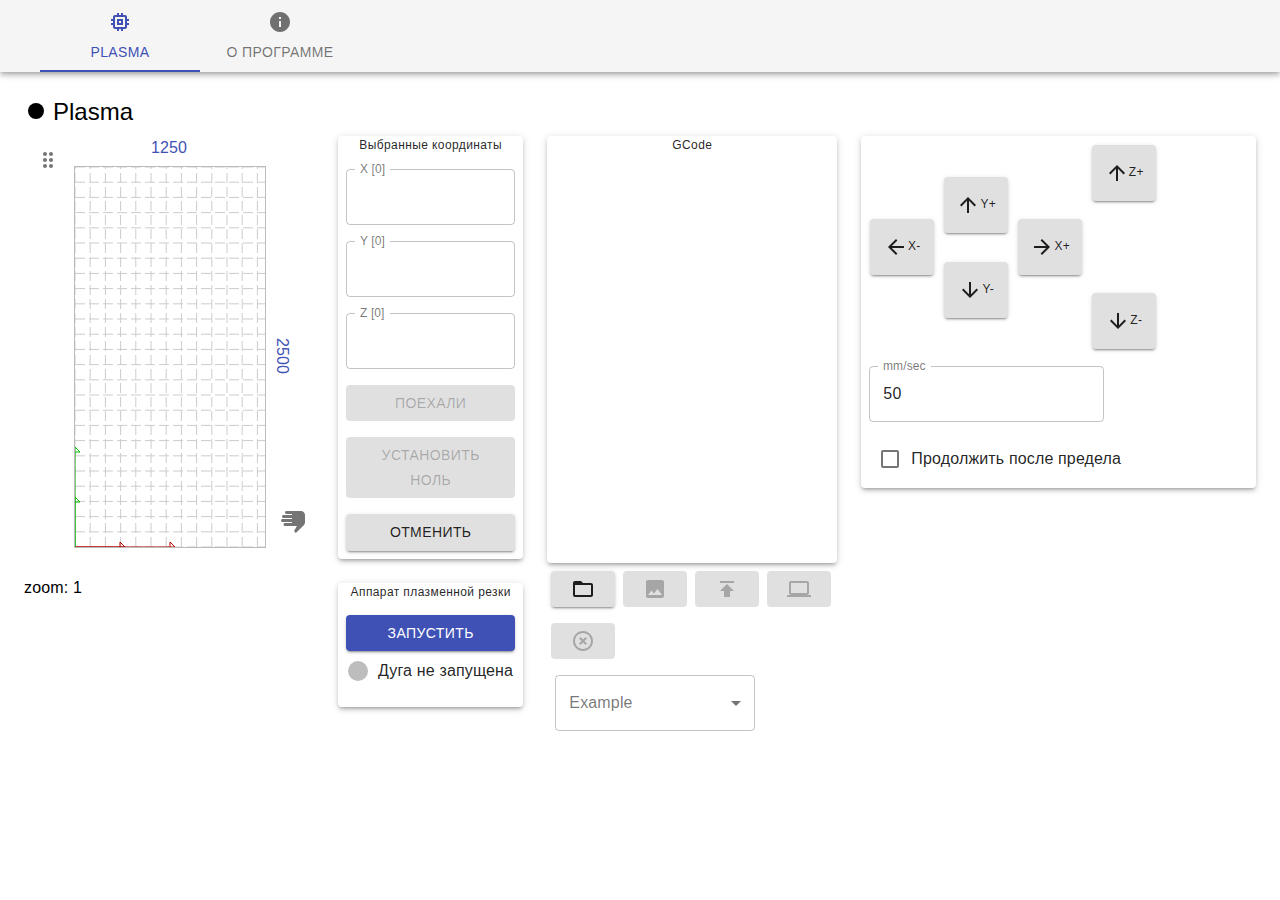
==== commit 2a37546c: "Добавление пользовательского ноля. Исправление ошибок." ====
--- a/data/web/index.html
+++ b/data/web/index.html
@@ -1,2 +1,2 @@
-<!doctype html><html lang="en" manifest="index.appcache"><head><meta charset="utf-8"/><meta name="viewport" content="width=device-width,initial-scale=1,maximum-scale=1,user-scalable=no"/><meta name="theme-color" content="#000000"/><meta name="description" content="CNC Router"/><link rel="apple-touch-icon" href="./apple-touch-icon.png" sizes="180x180"/><link rel="manifest" href="./manifest.json"/><link rel="icon" type="image/ico" href="./cnc-ico-16.ico"/><meta http-equiv="Cache-control" content="max-age=3600"/><title>CNC Equipments</title><style>*{touch-action:manipulation;-webkit-touch-callout:none;-webkit-user-select:none;-khtml-user-select:none;-moz-user-select:none;-ms-user-select:none;user-select:none}div.MuiTextField-root input{-webkit-touch-callout:auto;-webkit-user-select:auto;-khtml-user-select:auto;-moz-user-select:auto;-ms-user-select:auto;user-select:auto}</style><style>@font-face{font-family:"Roboto";font-style:italic;font-display:swap;font-weight:400;src:url(../../static/media/roboto-cyrillic-ext-400-italic.b3e580d2.woff2) format("woff2"),url(../../static/media/roboto-all-400-italic.c762d850.woff) format("woff");unicode-range:U+0460-052f,U+1c80-1c88,U+20b4,U+2de0-2dff,U+a640-a69f,U+fe2e-fe2f}@font-face{font-family:"Roboto";font-style:italic;font-display:swap;font-weight:400;src:url(../../static/media/roboto-cyrillic-400-italic.8266321a.woff2) format("woff2"),url(../../static/media/roboto-all-400-italic.c762d850.woff) format("woff");unicode-range:U+0400-045f,U+0490-0491,U+04b0-04b1,U+2116}@font-face{font-family:"Roboto";font-style:italic;font-display:swap;font-weight:400;src:url(../../static/media/roboto-greek-ext-400-italic.801b64f7.woff2) format("woff2"),url(../../static/media/roboto-all-400-italic.c762d850.woff) format("woff");unicode-range:U+1f??}@font-face{font-family:"Roboto";font-style:italic;font-display:swap;font-weight:400;src:url(../../static/media/roboto-greek-400-italic.469a7840.woff2) format("woff2"),url(../../static/media/roboto-all-400-italic.c762d850.woff) format("woff");unicode-range:U+0370-03ff}@font-face{font-family:"Roboto";font-style:italic;font-display:swap;font-weight:400;src:url(../../static/media/roboto-vietnamese-400-italic.9780bde8.woff2) format("woff2"),url(../../static/media/roboto-all-400-italic.c762d850.woff) format("woff");unicode-range:U+0102-0103,U+0110-0111,U+0128-0129,U+0168-0169,U+01a0-01a1,U+01af-01b0,U+1ea0-1ef9,U+20ab}@font-face{font-family:"Roboto";font-style:italic;font-display:swap;font-weight:400;src:url(../../static/media/roboto-latin-ext-400-italic.dc3871f4.woff2) format("woff2"),url(../../static/media/roboto-all-400-italic.c762d850.woff) format("woff");unicode-range:U+0100-024f,U+0259,U+1e??,U+2020,U+20a0-20ab,U+20ad-20cf,U+2113,U+2c60-2c7f,U+a720-a7ff}@font-face{font-family:"Roboto";font-style:italic;font-display:swap;font-weight:400;src:url(../../static/media/roboto-latin-400-italic.51521a2a.woff2) format("woff2"),url(../../static/media/roboto-all-400-italic.c762d850.woff) format("woff");unicode-range:U+00??,U+0131,U+0152-0153,U+02bb-02bc,U+02c6,U+02da,U+02dc,U+2000-206f,U+2074,U+20ac,U+2122,U+2191,U+2193,U+2212,U+2215,U+feff,U+fffd}@font-face{font-family:"Roboto";font-style:normal;font-display:swap;font-weight:400;src:url(../../static/media/roboto-cyrillic-ext-400-normal.4743c758.woff2) format("woff2"),url(../../static/media/roboto-all-400-normal.a91ad097.woff) format("woff");unicode-range:U+0460-052f,U+1c80-1c88,U+20b4,U+2de0-2dff,U+a640-a69f,U+fe2e-fe2f}@font-face{font-family:"Roboto";font-style:normal;font-display:swap;font-weight:400;src:url(../../static/media/roboto-cyrillic-400-normal.8bb64952.woff2) format("woff2"),url(../../static/media/roboto-all-400-normal.a91ad097.woff) format("woff");unicode-range:U+0400-045f,U+0490-0491,U+04b0-04b1,U+2116}@font-face{font-family:"Roboto";font-style:normal;font-display:swap;font-weight:400;src:url(../../static/media/roboto-greek-ext-400-normal.182ee6a4.woff2) format("woff2"),url(../../static/media/roboto-all-400-normal.a91ad097.woff) format("woff");unicode-range:U+1f??}@font-face{font-family:"Roboto";font-style:normal;font-display:swap;font-weight:400;src:url(../../static/media/roboto-greek-400-normal.c1e9793c.woff2) format("woff2"),url(../../static/media/roboto-all-400-normal.a91ad097.woff) format("woff");unicode-range:U+0370-03ff}@font-face{font-family:"Roboto";font-style:normal;font-display:swap;font-weight:400;src:url(../../static/media/roboto-vietnamese-400-normal.a8be5b46.woff2) format("woff2"),url(../../static/media/roboto-all-400-normal.a91ad097.woff) format("woff");unicode-range:U+0102-0103,U+0110-0111,U+0128-0129,U+0168-0169,U+01a0-01a1,U+01af-01b0,U+1ea0-1ef9,U+20ab}@font-face{font-family:"Roboto";font-style:normal;font-display:swap;font-weight:400;src:url(../../static/media/roboto-latin-ext-400-normal.455200cb.woff2) format("woff2"),url(../../static/media/roboto-all-400-normal.a91ad097.woff) format("woff");unicode-range:U+0100-024f,U+0259,U+1e??,U+2020,U+20a0-20ab,U+20ad-20cf,U+2113,U+2c60-2c7f,U+a720-a7ff}@font-face{font-family:"Roboto";font-style:normal;font-display:swap;font-weight:400;src:url(../../static/media/roboto-latin-400-normal.479970ff.woff2) format("woff2"),url(../../static/media/roboto-all-400-normal.a91ad097.woff) format("woff");unicode-range:U+00??,U+0131,U+0152-0153,U+02bb-02bc,U+02c6,U+02da,U+02dc,U+2000-206f,U+2074,U+20ac,U+2122,U+2191,U+2193,U+2212,U+2215,U+feff,U+fffd}</style><style>body{margin:0;font-family:-apple-system,BlinkMacSystemFont,"Segoe UI","Roboto","Oxygen","Ubuntu","Cantarell","Fira Sans","Droid Sans","Helvetica Neue",sans-serif;-webkit-font-smoothing:antialiased;-moz-osx-font-smoothing:grayscale}code{font-family:source-code-pro,Menlo,Monaco,Consolas,"Courier New",monospace}.App-logo{height:40vmin;pointer-events:none}@media (prefers-reduced-motion:no-preference){.App-logo{-webkit-animation:App-logo-spin 20s linear infinite;animation:App-logo-spin 20s linear infinite}}.App-header{background-color:#282c34;min-height:100vh;display:flex;flex-direction:column;align-items:center;justify-content:center;font-size:calc(10px + 2vmin);color:#fff}.App-link{color:#61dafb}@-webkit-keyframes App-logo-spin{0%{transform:rotate(0deg)}to{transform:rotate(1turn)}}@keyframes App-logo-spin{0%{transform:rotate(0deg)}to{transform:rotate(1turn)}}</style></head><body><noscript>You need to enable JavaScript to run this app.</noscript><div id="root" data-equipment-name="cncPlasma"></div><script>!function(e){function r(r){for(var n,l,c=r[0],f=r[1],i=r[2],p=0,s=[];p<c.length;p++)l=c[p],Object.prototype.hasOwnProperty.call(o,l)&&o[l]&&s.push(o[l][0]),o[l]=0;for(n in f)Object.prototype.hasOwnProperty.call(f,n)&&(e[n]=f[n]);for(a&&a(r);s.length;)s.shift()();return u.push.apply(u,i||[]),t()}function t(){for(var e,r=0;r<u.length;r++){for(var t=u[r],n=!0,c=1;c<t.length;c++){var f=t[c];0!==o[f]&&(n=!1)}n&&(u.splice(r--,1),e=l(l.s=t[0]))}return e}var n={},o={1:0},u=[];function l(r){if(n[r])return n[r].exports;var t=n[r]={i:r,l:!1,exports:{}};return e[r].call(t.exports,t,t.exports,l),t.l=!0,t.exports}l.m=e,l.c=n,l.d=function(e,r,t){l.o(e,r)||Object.defineProperty(e,r,{enumerable:!0,get:t})},l.r=function(e){"undefined"!==typeof Symbol&&Symbol.toStringTag&&Object.defineProperty(e,Symbol.toStringTag,{value:"Module"}),Object.defineProperty(e,"__esModule",{value:!0})},l.t=function(e,r){if(1&r&&(e=l(e)),8&r)return e;if(4&r&&"object"===typeof e&&e&&e.__esModule)return e;var t=Object.create(null);if(l.r(t),Object.defineProperty(t,"default",{enumerable:!0,value:e}),2&r&&"string"!=typeof e)for(var n in e)l.d(t,n,function(r){return e[r]}.bind(null,n));return t},l.n=function(e){var r=e&&e.__esModule?function(){return e.default}:function(){return e};return l.d(r,"a",r),r},l.o=function(e,r){return Object.prototype.hasOwnProperty.call(e,r)},l.p="./";var c=this["webpackJsonpcnc-router"]=this["webpackJsonpcnc-router"]||[],f=c.push.bind(c);c.push=r,c=c.slice();for(var i=0;i<c.length;i++)r(c[i]);var a=f;t()}([]);</script><script>/*! For license information please see 2.ddda56f2.chunk.js.LICENSE.txt */
-(this["webpackJsonpcnc-router"]=this["webpackJsonpcnc-router"]||[]).push([[2],[function(e,t,n){"use strict";e.exports=n(123)},function(e,t,n){"use strict";function r(){return(r=Object.assign||function(e){for(var t=1;t<arguments.length;t++){var n=arguments[t];for(var r in n)Object.prototype.hasOwnProperty.call(n,r)&&(e[r]=n[r])}return e}).apply(this,arguments)}n.d(t,"a",(function(){return r}))},function(e,t,n){"use strict";n.d(t,"a",(function(){return o}));var r=n(33);function o(e,t){if(null==e)return{};var n,o,i=Object(r.a)(e,t);if(Object.getOwnPropertySymbols){var a=Object.getOwnPropertySymbols(e);for(o=0;o<a.length;o++)n=a[o],t.indexOf(n)>=0||Object.prototype.propertyIsEnumerable.call(e,n)&&(i[n]=e[n])}return i}},function(e,t,n){"use strict";function r(e){var t,n,o="";if("string"===typeof e||"number"===typeof e)o+=e;else if("object"===typeof e)if(Array.isArray(e))for(t=0;t<e.length;t++)e[t]&&(n=r(e[t]))&&(o&&(o+=" "),o+=n);else for(t in e)e[t]&&(o&&(o+=" "),o+=t);return o}t.a=function(){for(var e,t,n=0,o="";n<arguments.length;)(e=arguments[n++])&&(t=r(e))&&(o&&(o+=" "),o+=t);return o}},function(e,t,n){"use strict";var r=n(1),o=n(2),i=n(0),a=n.n(i),l=(n(5),n(63)),u=n.n(l),c=n(140),s=n(185),d=n(141),f=function(e){var t=arguments.length>1&&void 0!==arguments[1]?arguments[1]:{};return function(n){var i=t.defaultTheme,l=t.withTheme,f=void 0!==l&&l,p=t.name,m=Object(o.a)(t,["defaultTheme","withTheme","name"]);var h=p,v=Object(c.a)(e,Object(r.a)({defaultTheme:i,Component:n,name:p||n.displayName,classNamePrefix:h},m)),b=a.a.forwardRef((function(e,t){e.classes;var l,u=e.innerRef,c=Object(o.a)(e,["classes","innerRef"]),m=v(Object(r.a)(Object(r.a)({},n.defaultProps),e)),h=c;return("string"===typeof p||f)&&(l=Object(d.a)()||i,p&&(h=Object(s.a)({theme:l,name:p,props:c})),f&&!h.theme&&(h.theme=l)),a.a.createElement(n,Object(r.a)({ref:u||t,classes:m},h))}));return u()(b,n),b}},p=n(42);t.a=function(e,t){return f(e,Object(r.a)({defaultTheme:p.a},t))}},function(e,t,n){e.exports=n(130)()},function(e,t,n){"use strict";n.d(t,"a",(function(){return o}));var r=n(103);function o(e){if("string"!==typeof e)throw new Error(Object(r.a)(7));return e.charAt(0).toUpperCase()+e.slice(1)}},function(e,t,n){"use strict";function r(e,t,n){return t in e?Object.defineProperty(e,t,{value:n,enumerable:!0,configurable:!0,writable:!0}):e[t]=n,e}n.d(t,"a",(function(){return r}))},function(e,t,n){"use strict";n.d(t,"a",(function(){return i}));var r=n(0),o=n(31);function i(e,t){return r.useMemo((function(){return null==e&&null==t?null:function(n){Object(o.a)(e,n),Object(o.a)(t,n)}}),[e,t])}},,function(e,t,n){"use strict";n.d(t,"d",(function(){return l})),n.d(t,"b",(function(){return c})),n.d(t,"c",(function(){return s})),n.d(t,"a",(function(){return d})),n.d(t,"e",(function(){return f}));var r=n(103);function o(e){var t=arguments.length>1&&void 0!==arguments[1]?arguments[1]:0,n=arguments.length>2&&void 0!==arguments[2]?arguments[2]:1;return Math.min(Math.max(t,e),n)}function i(e){if(e.type)return e;if("#"===e.charAt(0))return i(function(e){e=e.substr(1);var t=new RegExp(".{1,".concat(e.length>=6?2:1,"}"),"g"),n=e.match(t);return n&&1===n[0].length&&(n=n.map((function(e){return e+e}))),n?"rgb".concat(4===n.length?"a":"","(").concat(n.map((function(e,t){return t<3?parseInt(e,16):Math.round(parseInt(e,16)/255*1e3)/1e3})).join(", "),")"):""}(e));var t=e.indexOf("("),n=e.substring(0,t);if(-1===["rgb","rgba","hsl","hsla"].indexOf(n))throw new Error(Object(r.a)(3,e));var o=e.substring(t+1,e.length-1).split(",");return{type:n,values:o=o.map((function(e){return parseFloat(e)}))}}function a(e){var t=e.type,n=e.values;return-1!==t.indexOf("rgb")?n=n.map((function(e,t){return t<3?parseInt(e,10):e})):-1!==t.indexOf("hsl")&&(n[1]="".concat(n[1],"%"),n[2]="".concat(n[2],"%")),"".concat(t,"(").concat(n.join(", "),")")}function l(e,t){var n=u(e),r=u(t);return(Math.max(n,r)+.05)/(Math.min(n,r)+.05)}function u(e){var t="hsl"===(e=i(e)).type?i(function(e){var t=(e=i(e)).values,n=t[0],r=t[1]/100,o=t[2]/100,l=r*Math.min(o,1-o),u=function(e){var t=arguments.length>1&&void 0!==arguments[1]?arguments[1]:(e+n/30)%12;return o-l*Math.max(Math.min(t-3,9-t,1),-1)},c="rgb",s=[Math.round(255*u(0)),Math.round(255*u(8)),Math.round(255*u(4))];return"hsla"===e.type&&(c+="a",s.push(t[3])),a({type:c,values:s})}(e)).values:e.values;return t=t.map((function(e){return(e/=255)<=.03928?e/12.92:Math.pow((e+.055)/1.055,2.4)})),Number((.2126*t[0]+.7152*t[1]+.0722*t[2]).toFixed(3))}function c(e){var t=arguments.length>1&&void 0!==arguments[1]?arguments[1]:.15;return u(e)>.5?d(e,t):f(e,t)}function s(e,t){return e=i(e),t=o(t),"rgb"!==e.type&&"hsl"!==e.type||(e.type+="a"),e.values[3]=t,a(e)}function d(e,t){if(e=i(e),t=o(t),-1!==e.type.indexOf("hsl"))e.values[2]*=1-t;else if(-1!==e.type.indexOf("rgb"))for(var n=0;n<3;n+=1)e.values[n]*=1-t;return a(e)}function f(e,t){if(e=i(e),t=o(t),-1!==e.type.indexOf("hsl"))e.values[2]+=(100-e.values[2])*t;else if(-1!==e.type.indexOf("rgb"))for(var n=0;n<3;n+=1)e.values[n]+=(255-e.values[n])*t;return a(e)}},function(e,t,n){"use strict";function r(e){if(void 0===e)throw new ReferenceError("this hasn't been initialised - super() hasn't been called");return e}n.d(t,"a",(function(){return r}))},function(e,t,n){"use strict";!function e(){if("undefined"!==typeof __REACT_DEVTOOLS_GLOBAL_HOOK__&&"function"===typeof __REACT_DEVTOOLS_GLOBAL_HOOK__.checkDCE){0;try{__REACT_DEVTOOLS_GLOBAL_HOOK__.checkDCE(e)}catch(t){console.error(t)}}}(),e.exports=n(124)},function(e,t,n){"use strict";n.d(t,"a",(function(){return i}));var r=n(0),o="undefined"!==typeof window?r.useLayoutEffect:r.useEffect;function i(e){var t=r.useRef(e);return o((function(){t.current=e})),r.useCallback((function(){return t.current.apply(void 0,arguments)}),[])}},function(e,t,n){"use strict";function r(e,t){if(!(e instanceof t))throw new TypeError("Cannot call a class as a function")}n.d(t,"a",(function(){return r}))},function(e,t,n){"use strict";function r(e,t){for(var n=0;n<t.length;n++){var r=t[n];r.enumerable=r.enumerable||!1,r.configurable=!0,"value"in r&&(r.writable=!0),Object.defineProperty(e,r.key,r)}}function o(e,t,n){return t&&r(e.prototype,t),n&&r(e,n),e}n.d(t,"a",(function(){return o}))},function(e,t,n){"use strict";function r(e){return(r=Object.setPrototypeOf?Object.getPrototypeOf:function(e){return e.__proto__||Object.getPrototypeOf(e)})(e)}function o(){if("undefined"===typeof Reflect||!Reflect.construct)return!1;if(Reflect.construct.sham)return!1;if("function"===typeof Proxy)return!0;try{return Date.prototype.toString.call(Reflect.construct(Date,[],(function(){}))),!0}catch(e){return!1}}function i(e){return(i="function"===typeof Symbol&&"symbol"===typeof Symbol.iterator?function(e){return typeof e}:function(e){return e&&"function"===typeof Symbol&&e.constructor===Symbol&&e!==Symbol.prototype?"symbol":typeof e})(e)}n.d(t,"a",(function(){return u}));var a=n(11);function l(e,t){return!t||"object"!==i(t)&&"function"!==typeof t?Object(a.a)(e):t}function u(e){return function(){var t,n=r(e);if(o()){var i=r(this).constructor;t=Reflect.construct(n,arguments,i)}else t=n.apply(this,arguments);return l(this,t)}}},function(e,t,n){"use strict";function r(e,t){return(r=Object.setPrototypeOf||function(e,t){return e.__proto__=t,e})(e,t)}function o(e,t){if("function"!==typeof t&&null!==t)throw new TypeError("Super expression must either be null or a function");e.prototype=Object.create(t&&t.prototype,{constructor:{value:e,writable:!0,configurable:!0}}),t&&r(e,t)}n.d(t,"a",(function(){return o}))},function(e,t,n){"use strict";function r(e){return e&&e.ownerDocument||document}n.d(t,"a",(function(){return r}))},function(e,t){e.exports=function(e){return e&&e.__esModule?e:{default:e}}},function(e,t,n){"use strict";var r=n(19);Object.defineProperty(t,"__esModule",{value:!0}),t.default=function(e,t){var n=i.default.memo(i.default.forwardRef((function(t,n){return i.default.createElement(a.default,(0,o.default)({ref:n},t),e)})));0;return n.muiName=a.default.muiName,n};var o=r(n(133)),i=r(n(0)),a=r(n(83))},,function(e,t,n){"use strict";function r(e,t,n){return t in e?Object.defineProperty(e,t,{value:n,enumerable:!0,configurable:!0,writable:!0}):e[t]=n,e}n.d(t,"a",(function(){return r}))},,function(e,t,n){"use strict";n.d(t,"a",(function(){return i}));var r=n(141),o=(n(0),n(42));function i(){return Object(r.a)()||o.a}},function(e,t,n){"use strict";n.d(t,"a",(function(){return o}));var r=n(61);function o(e,t){return function(e){if(Array.isArray(e))return e}(e)||function(e,t){if("undefined"!==typeof Symbol&&Symbol.iterator in Object(e)){var n=[],r=!0,o=!1,i=void 0;try{for(var a,l=e[Symbol.iterator]();!(r=(a=l.next()).done)&&(n.push(a.value),!t||n.length!==t);r=!0);}catch(u){o=!0,i=u}finally{try{r||null==l.return||l.return()}finally{if(o)throw i}}return n}}(e,t)||Object(r.a)(e,t)||function(){throw new TypeError("Invalid attempt to destructure non-iterable instance.\nIn order to be iterable, non-array objects must have a [Symbol.iterator]() method.")}()}},function(e,t,n){"use strict";function r(e){if(void 0===e)throw new ReferenceError("this hasn't been initialised - super() hasn't been called");return e}n.d(t,"a",(function(){return r}))},function(e,t,n){"use strict";n.d(t,"a",(function(){return i}));var r=n(0),o=n(47);function i(){return r.useContext(o.a)}},function(e,t,n){"use strict";n.d(t,"a",(function(){return l}));var r=n(1),o=n(0),i=n.n(o),a=n(65);function l(e,t){var n=function(t,n){return i.a.createElement(a.a,Object(r.a)({ref:n},t),e)};return n.muiName=a.a.muiName,i.a.memo(i.a.forwardRef(n))}},function(e,t,n){"use strict";function r(e){var t=e.props,n=e.states,r=e.muiFormControl;return n.reduce((function(e,n){return e[n]=t[n],r&&"undefined"===typeof t[n]&&(e[n]=r[n]),e}),{})}n.d(t,"a",(function(){return r}))},function(e,t,n){"use strict";n.d(t,"a",(function(){return i}));var r=n(59);var o=n(61);function i(e){return function(e){if(Array.isArray(e))return Object(r.a)(e)}(e)||function(e){if("undefined"!==typeof Symbol&&Symbol.iterator in Object(e))return Array.from(e)}(e)||Object(o.a)(e)||function(){throw new TypeError("Invalid attempt to spread non-iterable instance.\nIn order to be iterable, non-array objects must have a [Symbol.iterator]() method.")}()}},function(e,t,n){"use strict";function r(e,t){"function"===typeof e?e(t):e&&(e.current=t)}n.d(t,"a",(function(){return r}))},,function(e,t,n){"use strict";function r(e,t){if(null==e)return{};var n,r,o={},i=Object.keys(e);for(r=0;r<i.length;r++)n=i[r],t.indexOf(n)>=0||(o[n]=e[n]);return o}n.d(t,"a",(function(){return r}))},function(e,t,n){"use strict";n.d(t,"b",(function(){return i}));var r=n(2),o={easeInOut:"cubic-bezier(0.4, 0, 0.2, 1)",easeOut:"cubic-bezier(0.0, 0, 0.2, 1)",easeIn:"cubic-bezier(0.4, 0, 1, 1)",sharp:"cubic-bezier(0.4, 0, 0.6, 1)"},i={shortest:150,shorter:200,short:250,standard:300,complex:375,enteringScreen:225,leavingScreen:195};function a(e){return"".concat(Math.round(e),"ms")}t.a={easing:o,duration:i,create:function(){var e=arguments.length>0&&void 0!==arguments[0]?arguments[0]:["all"],t=arguments.length>1&&void 0!==arguments[1]?arguments[1]:{},n=t.duration,l=void 0===n?i.standard:n,u=t.easing,c=void 0===u?o.easeInOut:u,s=t.delay,d=void 0===s?0:s;Object(r.a)(t,["duration","easing","delay"]);return(Array.isArray(e)?e:[e]).map((function(e){return"".concat(e," ").concat("string"===typeof l?l:a(l)," ").concat(c," ").concat("string"===typeof d?d:a(d))})).join(",")},getAutoHeightDuration:function(e){if(!e)return 0;var t=e/36;return Math.round(10*(4+15*Math.pow(t,.25)+t/5))}}},function(e,t,n){"use strict";function r(){for(var e=arguments.length,t=new Array(e),n=0;n<e;n++)t[n]=arguments[n];return t.reduce((function(e,t){return null==t?e:function(){for(var n=arguments.length,r=new Array(n),o=0;o<n;o++)r[o]=arguments[o];e.apply(this,r),t.apply(this,r)}}),(function(){}))}n.d(t,"a",(function(){return r}))},function(e,t,n){"use strict";function r(e,t){e.prototype=Object.create(t.prototype),e.prototype.constructor=e,e.__proto__=t}n.d(t,"a",(function(){return r}))},function(e,t,n){"use strict";function r(e){var t,n=arguments.length>1&&void 0!==arguments[1]?arguments[1]:166;function r(){for(var r=arguments.length,o=new Array(r),i=0;i<r;i++)o[i]=arguments[i];var a=this,l=function(){e.apply(a,o)};clearTimeout(t),t=setTimeout(l,n)}return r.clear=function(){clearTimeout(t)},r}n.d(t,"a",(function(){return r}))},,,function(e,t,n){"use strict";var r=n(137);t.a=function(e,t){return t?Object(r.a)(e,t,{clone:!1}):e}},function(e,t,n){"use strict";n.d(t,"a",(function(){return o}));var r=n(0);function o(e){var t=e.controlled,n=e.default,o=(e.name,e.state,r.useRef(void 0!==t).current),i=r.useState(n),a=i[0],l=i[1];return[o?t:a,r.useCallback((function(e){o||l(e)}),[])]}},function(e,t,n){"use strict";var r=n(7),o=n(2),i=n(137),a=n(1),l=["xs","sm","md","lg","xl"];function u(e){var t=e.values,n=void 0===t?{xs:0,sm:600,md:960,lg:1280,xl:1920}:t,r=e.unit,i=void 0===r?"px":r,u=e.step,c=void 0===u?5:u,s=Object(o.a)(e,["values","unit","step"]);function d(e){var t="number"===typeof n[e]?n[e]:e;return"@media (min-width:".concat(t).concat(i,")")}function f(e,t){var r=l.indexOf(t);return r===l.length-1?d(e):"@media (min-width:".concat("number"===typeof n[e]?n[e]:e).concat(i,") and ")+"(max-width:".concat((-1!==r&&"number"===typeof n[l[r+1]]?n[l[r+1]]:t)-c/100).concat(i,")")}return Object(a.a)({keys:l,values:n,up:d,down:function(e){var t=l.indexOf(e)+1,r=n[l[t]];return t===l.length?d("xs"):"@media (max-width:".concat(("number"===typeof r&&t>0?r:e)-c/100).concat(i,")")},between:f,only:function(e){return f(e,e)},width:function(e){return n[e]}},s)}function c(e,t,n){var o;return Object(a.a)({gutters:function(){var n=arguments.length>0&&void 0!==arguments[0]?arguments[0]:{};return Object(a.a)({paddingLeft:t(2),paddingRight:t(2)},n,Object(r.a)({},e.up("sm"),Object(a.a)({paddingLeft:t(3),paddingRight:t(3)},n[e.up("sm")])))},toolbar:(o={minHeight:56},Object(r.a)(o,"".concat(e.up("xs")," and (orientation: landscape)"),{minHeight:48}),Object(r.a)(o,e.up("sm"),{minHeight:64}),o)},n)}var s=n(103),d={black:"#000",white:"#fff"},f={50:"#fafafa",100:"#f5f5f5",200:"#eeeeee",300:"#e0e0e0",400:"#bdbdbd",500:"#9e9e9e",600:"#757575",700:"#616161",800:"#424242",900:"#212121",A100:"#d5d5d5",A200:"#aaaaaa",A400:"#303030",A700:"#616161"},p={50:"#e8eaf6",100:"#c5cae9",200:"#9fa8da",300:"#7986cb",400:"#5c6bc0",500:"#3f51b5",600:"#3949ab",700:"#303f9f",800:"#283593",900:"#1a237e",A100:"#8c9eff",A200:"#536dfe",A400:"#3d5afe",A700:"#304ffe"},m={50:"#fce4ec",100:"#f8bbd0",200:"#f48fb1",300:"#f06292",400:"#ec407a",500:"#e91e63",600:"#d81b60",700:"#c2185b",800:"#ad1457",900:"#880e4f",A100:"#ff80ab",A200:"#ff4081",A400:"#f50057",A700:"#c51162"},h={50:"#ffebee",100:"#ffcdd2",200:"#ef9a9a",300:"#e57373",400:"#ef5350",500:"#f44336",600:"#e53935",700:"#d32f2f",800:"#c62828",900:"#b71c1c",A100:"#ff8a80",A200:"#ff5252",A400:"#ff1744",A700:"#d50000"},v={50:"#fff3e0",100:"#ffe0b2",200:"#ffcc80",300:"#ffb74d",400:"#ffa726",500:"#ff9800",600:"#fb8c00",700:"#f57c00",800:"#ef6c00",900:"#e65100",A100:"#ffd180",A200:"#ffab40",A400:"#ff9100",A700:"#ff6d00"},b={50:"#e3f2fd",100:"#bbdefb",200:"#90caf9",300:"#64b5f6",400:"#42a5f5",500:"#2196f3",600:"#1e88e5",700:"#1976d2",800:"#1565c0",900:"#0d47a1",A100:"#82b1ff",A200:"#448aff",A400:"#2979ff",A700:"#2962ff"},g={50:"#e8f5e9",100:"#c8e6c9",200:"#a5d6a7",300:"#81c784",400:"#66bb6a",500:"#4caf50",600:"#43a047",700:"#388e3c",800:"#2e7d32",900:"#1b5e20",A100:"#b9f6ca",A200:"#69f0ae",A400:"#00e676",A700:"#00c853"},y=n(10),x={text:{primary:"rgba(0, 0, 0, 0.87)",secondary:"rgba(0, 0, 0, 0.54)",disabled:"rgba(0, 0, 0, 0.38)",hint:"rgba(0, 0, 0, 0.38)"},divider:"rgba(0, 0, 0, 0.12)",background:{paper:d.white,default:f[50]},action:{active:"rgba(0, 0, 0, 0.54)",hover:"rgba(0, 0, 0, 0.04)",hoverOpacity:.04,selected:"rgba(0, 0, 0, 0.08)",selectedOpacity:.08,disabled:"rgba(0, 0, 0, 0.26)",disabledBackground:"rgba(0, 0, 0, 0.12)",disabledOpacity:.38,focus:"rgba(0, 0, 0, 0.12)",focusOpacity:.12,activatedOpacity:.12}},w={text:{primary:d.white,secondary:"rgba(255, 255, 255, 0.7)",disabled:"rgba(255, 255, 255, 0.5)",hint:"rgba(255, 255, 255, 0.5)",icon:"rgba(255, 255, 255, 0.5)"},divider:"rgba(255, 255, 255, 0.12)",background:{paper:f[800],default:"#303030"},action:{active:d.white,hover:"rgba(255, 255, 255, 0.08)",hoverOpacity:.08,selected:"rgba(255, 255, 255, 0.16)",selectedOpacity:.16,disabled:"rgba(255, 255, 255, 0.3)",disabledBackground:"rgba(255, 255, 255, 0.12)",disabledOpacity:.38,focus:"rgba(255, 255, 255, 0.12)",focusOpacity:.12,activatedOpacity:.24}};function O(e,t,n,r){var o=r.light||r,i=r.dark||1.5*r;e[t]||(e.hasOwnProperty(n)?e[t]=e[n]:"light"===t?e.light=Object(y.e)(e.main,o):"dark"===t&&(e.dark=Object(y.a)(e.main,i)))}function E(e){var t=e.primary,n=void 0===t?{light:p[300],main:p[500],dark:p[700]}:t,r=e.secondary,l=void 0===r?{light:m.A200,main:m.A400,dark:m.A700}:r,u=e.error,c=void 0===u?{light:h[300],main:h[500],dark:h[700]}:u,E=e.warning,k=void 0===E?{light:v[300],main:v[500],dark:v[700]}:E,S=e.info,j=void 0===S?{light:b[300],main:b[500],dark:b[700]}:S,C=e.success,T=void 0===C?{light:g[300],main:g[500],dark:g[700]}:C,P=e.type,R=void 0===P?"light":P,N=e.contrastThreshold,M=void 0===N?3:N,I=e.tonalOffset,z=void 0===I?.2:I,_=Object(o.a)(e,["primary","secondary","error","warning","info","success","type","contrastThreshold","tonalOffset"]);function L(e){return Object(y.d)(e,w.text.primary)>=M?w.text.primary:x.text.primary}var A=function(e){var t=arguments.length>1&&void 0!==arguments[1]?arguments[1]:500,n=arguments.length>2&&void 0!==arguments[2]?arguments[2]:300,r=arguments.length>3&&void 0!==arguments[3]?arguments[3]:700;if(!(e=Object(a.a)({},e)).main&&e[t]&&(e.main=e[t]),!e.main)throw new Error(Object(s.a)(4,t));if("string"!==typeof e.main)throw new Error(Object(s.a)(5,JSON.stringify(e.main)));return O(e,"light",n,z),O(e,"dark",r,z),e.contrastText||(e.contrastText=L(e.main)),e},D={dark:w,light:x};return Object(i.a)(Object(a.a)({common:d,type:R,primary:A(n),secondary:A(l,"A400","A200","A700"),error:A(c),warning:A(k),info:A(j),success:A(T),grey:f,contrastThreshold:M,getContrastText:L,augmentColor:A,tonalOffset:z},D[R]),_)}function k(e){return Math.round(1e5*e)/1e5}var S={textTransform:"uppercase"};function j(e,t){var n="function"===typeof t?t(e):t,r=n.fontFamily,l=void 0===r?'"Roboto", "Helvetica", "Arial", sans-serif':r,u=n.fontSize,c=void 0===u?14:u,s=n.fontWeightLight,d=void 0===s?300:s,f=n.fontWeightRegular,p=void 0===f?400:f,m=n.fontWeightMedium,h=void 0===m?500:m,v=n.fontWeightBold,b=void 0===v?700:v,g=n.htmlFontSize,y=void 0===g?16:g,x=n.allVariants,w=n.pxToRem,O=Object(o.a)(n,["fontFamily","fontSize","fontWeightLight","fontWeightRegular","fontWeightMedium","fontWeightBold","htmlFontSize","allVariants","pxToRem"]);var E=c/14,j=w||function(e){return"".concat(e/y*E,"rem")},C=function(e,t,n,r,o){return Object(a.a)({fontFamily:l,fontWeight:e,fontSize:j(t),lineHeight:n},'"Roboto", "Helvetica", "Arial", sans-serif'===l?{letterSpacing:"".concat(k(r/t),"em")}:{},o,x)},T={h1:C(d,96,1.167,-1.5),h2:C(d,60,1.2,-.5),h3:C(p,48,1.167,0),h4:C(p,34,1.235,.25),h5:C(p,24,1.334,0),h6:C(h,20,1.6,.15),subtitle1:C(p,16,1.75,.15),subtitle2:C(h,14,1.57,.1),body1:C(p,16,1.5,.15),body2:C(p,14,1.43,.15),button:C(h,14,1.75,.4,S),caption:C(p,12,1.66,.4),overline:C(p,12,2.66,1,S)};return Object(i.a)(Object(a.a)({htmlFontSize:y,pxToRem:j,round:k,fontFamily:l,fontSize:c,fontWeightLight:d,fontWeightRegular:p,fontWeightMedium:h,fontWeightBold:b},T),O,{clone:!1})}function C(){return["".concat(arguments.length<=0?void 0:arguments[0],"px ").concat(arguments.length<=1?void 0:arguments[1],"px ").concat(arguments.length<=2?void 0:arguments[2],"px ").concat(arguments.length<=3?void 0:arguments[3],"px rgba(0,0,0,").concat(.2,")"),"".concat(arguments.length<=4?void 0:arguments[4],"px ").concat(arguments.length<=5?void 0:arguments[5],"px ").concat(arguments.length<=6?void 0:arguments[6],"px ").concat(arguments.length<=7?void 0:arguments[7],"px rgba(0,0,0,").concat(.14,")"),"".concat(arguments.length<=8?void 0:arguments[8],"px ").concat(arguments.length<=9?void 0:arguments[9],"px ").concat(arguments.length<=10?void 0:arguments[10],"px ").concat(arguments.length<=11?void 0:arguments[11],"px rgba(0,0,0,").concat(.12,")")].join(",")}var T=["none",C(0,2,1,-1,0,1,1,0,0,1,3,0),C(0,3,1,-2,0,2,2,0,0,1,5,0),C(0,3,3,-2,0,3,4,0,0,1,8,0),C(0,2,4,-1,0,4,5,0,0,1,10,0),C(0,3,5,-1,0,5,8,0,0,1,14,0),C(0,3,5,-1,0,6,10,0,0,1,18,0),C(0,4,5,-2,0,7,10,1,0,2,16,1),C(0,5,5,-3,0,8,10,1,0,3,14,2),C(0,5,6,-3,0,9,12,1,0,3,16,2),C(0,6,6,-3,0,10,14,1,0,4,18,3),C(0,6,7,-4,0,11,15,1,0,4,20,3),C(0,7,8,-4,0,12,17,2,0,5,22,4),C(0,7,8,-4,0,13,19,2,0,5,24,4),C(0,7,9,-4,0,14,21,2,0,5,26,4),C(0,8,9,-5,0,15,22,2,0,6,28,5),C(0,8,10,-5,0,16,24,2,0,6,30,5),C(0,8,11,-5,0,17,26,2,0,6,32,5),C(0,9,11,-5,0,18,28,2,0,7,34,6),C(0,9,12,-6,0,19,29,2,0,7,36,6),C(0,10,13,-6,0,20,31,3,0,8,38,7),C(0,10,13,-6,0,21,33,3,0,8,40,7),C(0,10,14,-6,0,22,35,3,0,8,42,7),C(0,11,14,-7,0,23,36,3,0,9,44,8),C(0,11,15,-7,0,24,38,3,0,9,46,8)],P={borderRadius:4},R=n(216);function N(){var e=arguments.length>0&&void 0!==arguments[0]?arguments[0]:8;if(e.mui)return e;var t=Object(R.a)({spacing:e}),n=function(){for(var e=arguments.length,n=new Array(e),r=0;r<e;r++)n[r]=arguments[r];return 0===n.length?t(1):1===n.length?t(n[0]):n.map((function(e){if("string"===typeof e)return e;var n=t(e);return"number"===typeof n?"".concat(n,"px"):n})).join(" ")};return Object.defineProperty(n,"unit",{get:function(){return e}}),n.mui=!0,n}var M=n(34),I=n(64);var z=function(){for(var e=arguments.length>0&&void 0!==arguments[0]?arguments[0]:{},t=e.breakpoints,n=void 0===t?{}:t,r=e.mixins,a=void 0===r?{}:r,l=e.palette,s=void 0===l?{}:l,d=e.spacing,f=e.typography,p=void 0===f?{}:f,m=Object(o.a)(e,["breakpoints","mixins","palette","spacing","typography"]),h=E(s),v=u(n),b=N(d),g=Object(i.a)({breakpoints:v,direction:"ltr",mixins:c(v,b,a),overrides:{},palette:h,props:{},shadows:T,typography:j(h,p),spacing:b,shape:P,transitions:M.a,zIndex:I.a},m),y=arguments.length,x=new Array(y>1?y-1:0),w=1;w<y;w++)x[w-1]=arguments[w];return g=x.reduce((function(e,t){return Object(i.a)(e,t)}),g)}();t.a=z},function(e,t,n){"use strict";var r=n(0),o=r.createContext({});t.a=o},function(e,t,n){"use strict";n.d(t,"b",(function(){return r})),n.d(t,"a",(function(){return o}));var r=function(e){return e.scrollTop};function o(e,t){var n=e.timeout,r=e.style,o=void 0===r?{}:r;return{duration:o.transitionDuration||"number"===typeof n?n:n[t.mode]||0,delay:o.transitionDelay}}},function(e,t,n){"use strict";function r(e){return(r="function"===typeof Symbol&&"symbol"===typeof Symbol.iterator?function(e){return typeof e}:function(e){return e&&"function"===typeof Symbol&&e.constructor===Symbol&&e!==Symbol.prototype?"symbol":typeof e})(e)}n.d(t,"a",(function(){return r}))},function(e,t,n){"use strict";function r(e){return null!=e&&!(Array.isArray(e)&&0===e.length)}function o(e){var t=arguments.length>1&&void 0!==arguments[1]&&arguments[1];return e&&(r(e.value)&&""!==e.value||t&&r(e.defaultValue)&&""!==e.defaultValue)}function i(e){return e.startAdornment}n.d(t,"b",(function(){return o})),n.d(t,"a",(function(){return i}))},function(e,t,n){"use strict";n.d(t,"b",(function(){return i}));var r=n(0),o=r.createContext();function i(){return r.useContext(o)}t.a=o},function(e,t,n){"use strict";var r=n(1),o=n(2),i=n(0),a=(n(5),n(3)),l=n(4),u=n(6),c={h1:"h1",h2:"h2",h3:"h3",h4:"h4",h5:"h5",h6:"h6",subtitle1:"h6",subtitle2:"h6",body1:"p",body2:"p"},s=i.forwardRef((function(e,t){var n=e.align,l=void 0===n?"inherit":n,s=e.classes,d=e.className,f=e.color,p=void 0===f?"initial":f,m=e.component,h=e.display,v=void 0===h?"initial":h,b=e.gutterBottom,g=void 0!==b&&b,y=e.noWrap,x=void 0!==y&&y,w=e.paragraph,O=void 0!==w&&w,E=e.variant,k=void 0===E?"body1":E,S=e.variantMapping,j=void 0===S?c:S,C=Object(o.a)(e,["align","classes","className","color","component","display","gutterBottom","noWrap","paragraph","variant","variantMapping"]),T=m||(O?"p":j[k]||c[k])||"span";return i.createElement(T,Object(r.a)({className:Object(a.a)(s.root,d,"inherit"!==k&&s[k],"initial"!==p&&s["color".concat(Object(u.a)(p))],x&&s.noWrap,g&&s.gutterBottom,O&&s.paragraph,"inherit"!==l&&s["align".concat(Object(u.a)(l))],"initial"!==v&&s["display".concat(Object(u.a)(v))]),ref:t},C))}));t.a=Object(l.a)((function(e){return{root:{margin:0},body2:e.typography.body2,body1:e.typography.body1,caption:e.typography.caption,button:e.typography.button,h1:e.typography.h1,h2:e.typography.h2,h3:e.typography.h3,h4:e.typography.h4,h5:e.typography.h5,h6:e.typography.h6,subtitle1:e.typography.subtitle1,subtitle2:e.typography.subtitle2,overline:e.typography.overline,srOnly:{position:"absolute",height:1,width:1,overflow:"hidden"},alignLeft:{textAlign:"left"},alignCenter:{textAlign:"center"},alignRight:{textAlign:"right"},alignJustify:{textAlign:"justify"},noWrap:{overflow:"hidden",textOverflow:"ellipsis",whiteSpace:"nowrap"},gutterBottom:{marginBottom:"0.35em"},paragraph:{marginBottom:16},colorInherit:{color:"inherit"},colorPrimary:{color:e.palette.primary.main},colorSecondary:{color:e.palette.secondary.main},colorTextPrimary:{color:e.palette.text.primary},colorTextSecondary:{color:e.palette.text.secondary},colorError:{color:e.palette.error.main},displayInline:{display:"inline"},displayBlock:{display:"block"}}}),{name:"MuiTypography"})(s)},,function(e,t,n){"use strict";n.d(t,"a",(function(){return m}));var r=n(0),o=n(12),i=!0,a=!1,l=null,u={text:!0,search:!0,url:!0,tel:!0,email:!0,password:!0,number:!0,date:!0,month:!0,week:!0,time:!0,datetime:!0,"datetime-local":!0};function c(e){e.metaKey||e.altKey||e.ctrlKey||(i=!0)}function s(){i=!1}function d(){"hidden"===this.visibilityState&&a&&(i=!0)}function f(e){var t=e.target;try{return t.matches(":focus-visible")}catch(n){}return i||function(e){var t=e.type,n=e.tagName;return!("INPUT"!==n||!u[t]||e.readOnly)||("TEXTAREA"===n&&!e.readOnly||!!e.isContentEditable)}(t)}function p(){a=!0,window.clearTimeout(l),l=window.setTimeout((function(){a=!1}),100)}function m(){return{isFocusVisible:f,onBlurVisible:p,ref:r.useCallback((function(e){var t,n=o.findDOMNode(e);null!=n&&((t=n.ownerDocument).addEventListener("keydown",c,!0),t.addEventListener("mousedown",s,!0),t.addEventListener("pointerdown",s,!0),t.addEventListener("touchstart",s,!0),t.addEventListener("visibilitychange",d,!0))}),[])}}},function(e,t,n){"use strict";n.d(t,"a",(function(){return o}));var r=n(18);function o(e){return Object(r.a)(e).defaultView||window}},function(e,t,n){"use strict";function r(e,t){for(var n=0;n<t.length;n++){var r=t[n];r.enumerable=r.enumerable||!1,r.configurable=!0,"value"in r&&(r.writable=!0),Object.defineProperty(e,r.key,r)}}function o(e,t,n){return t&&r(e.prototype,t),n&&r(e,n),e}n.d(t,"a",(function(){return o}))},function(e,t,n){"use strict";var r=n(0),o=n.n(r);t.a=o.a.createContext(null)},function(e,t,n){"use strict";n.d(t,"a",(function(){return o}));var r=n(0);function o(e,t){return r.isValidElement(e)&&-1!==t.indexOf(e.type.muiName)}},,,,function(e,t,n){"use strict";e.exports=n(132)},function(e,t,n){"use strict";function r(e,t){(null==t||t>e.length)&&(t=e.length);for(var n=0,r=new Array(t);n<t;n++)r[n]=e[n];return r}n.d(t,"a",(function(){return r}))},function(e,t,n){"use strict";var r=n(1),o=n(2),i=n(0),a=n.n(i),l=(n(5),n(12)),u=n(3),c=n(8),s=n(13),d=n(4),f=n(50),p=n(30),m=n(33),h=n(26),v=n(36),b=n(53);function g(e,t){var n=Object.create(null);return e&&i.Children.map(e,(function(e){return e})).forEach((function(e){n[e.key]=function(e){return t&&Object(i.isValidElement)(e)?t(e):e}(e)})),n}function y(e,t,n){return null!=n[t]?n[t]:e.props[t]}function x(e,t,n){var r=g(e.children),o=function(e,t){function n(n){return n in t?t[n]:e[n]}e=e||{},t=t||{};var r,o=Object.create(null),i=[];for(var a in e)a in t?i.length&&(o[a]=i,i=[]):i.push(a);var l={};for(var u in t){if(o[u])for(r=0;r<o[u].length;r++){var c=o[u][r];l[o[u][r]]=n(c)}l[u]=n(u)}for(r=0;r<i.length;r++)l[i[r]]=n(i[r]);return l}(t,r);return Object.keys(o).forEach((function(a){var l=o[a];if(Object(i.isValidElement)(l)){var u=a in t,c=a in r,s=t[a],d=Object(i.isValidElement)(s)&&!s.props.in;!c||u&&!d?c||!u||d?c&&u&&Object(i.isValidElement)(s)&&(o[a]=Object(i.cloneElement)(l,{onExited:n.bind(null,l),in:s.props.in,exit:y(l,"exit",e),enter:y(l,"enter",e)})):o[a]=Object(i.cloneElement)(l,{in:!1}):o[a]=Object(i.cloneElement)(l,{onExited:n.bind(null,l),in:!0,exit:y(l,"exit",e),enter:y(l,"enter",e)})}})),o}var w=Object.values||function(e){return Object.keys(e).map((function(t){return e[t]}))},O=function(e){function t(t,n){var r,o=(r=e.call(this,t,n)||this).handleExited.bind(Object(h.a)(r));return r.state={contextValue:{isMounting:!0},handleExited:o,firstRender:!0},r}Object(v.a)(t,e);var n=t.prototype;return n.componentDidMount=function(){this.mounted=!0,this.setState({contextValue:{isMounting:!1}})},n.componentWillUnmount=function(){this.mounted=!1},t.getDerivedStateFromProps=function(e,t){var n,r,o=t.children,a=t.handleExited;return{children:t.firstRender?(n=e,r=a,g(n.children,(function(e){return Object(i.cloneElement)(e,{onExited:r.bind(null,e),in:!0,appear:y(e,"appear",n),enter:y(e,"enter",n),exit:y(e,"exit",n)})}))):x(e,o,a),firstRender:!1}},n.handleExited=function(e,t){var n=g(this.props.children);e.key in n||(e.props.onExited&&e.props.onExited(t),this.mounted&&this.setState((function(t){var n=Object(r.a)({},t.children);return delete n[e.key],{children:n}})))},n.render=function(){var e=this.props,t=e.component,n=e.childFactory,r=Object(m.a)(e,["component","childFactory"]),o=this.state.contextValue,i=w(this.state.children).map(n);return delete r.appear,delete r.enter,delete r.exit,null===t?a.a.createElement(b.a.Provider,{value:o},i):a.a.createElement(b.a.Provider,{value:o},a.a.createElement(t,r,i))},t}(a.a.Component);O.propTypes={},O.defaultProps={component:"div",childFactory:function(e){return e}};var E=O,k="undefined"===typeof window?i.useEffect:i.useLayoutEffect;var S=function(e){var t=e.classes,n=e.pulsate,r=void 0!==n&&n,o=e.rippleX,a=e.rippleY,l=e.rippleSize,c=e.in,d=e.onExited,f=void 0===d?function(){}:d,p=e.timeout,m=i.useState(!1),h=m[0],v=m[1],b=Object(u.a)(t.ripple,t.rippleVisible,r&&t.ripplePulsate),g={width:l,height:l,top:-l/2+a,left:-l/2+o},y=Object(u.a)(t.child,h&&t.childLeaving,r&&t.childPulsate),x=Object(s.a)(f);return k((function(){if(!c){v(!0);var e=setTimeout(x,p);return function(){clearTimeout(e)}}}),[x,c,p]),i.createElement("span",{className:b,style:g},i.createElement("span",{className:y}))},j=i.forwardRef((function(e,t){var n=e.center,a=void 0!==n&&n,l=e.classes,c=e.className,s=Object(o.a)(e,["center","classes","className"]),d=i.useState([]),f=d[0],m=d[1],h=i.useRef(0),v=i.useRef(null);i.useEffect((function(){v.current&&(v.current(),v.current=null)}),[f]);var b=i.useRef(!1),g=i.useRef(null),y=i.useRef(null),x=i.useRef(null);i.useEffect((function(){return function(){clearTimeout(g.current)}}),[]);var w=i.useCallback((function(e){var t=e.pulsate,n=e.rippleX,r=e.rippleY,o=e.rippleSize,a=e.cb;m((function(e){return[].concat(Object(p.a)(e),[i.createElement(S,{key:h.current,classes:l,timeout:550,pulsate:t,rippleX:n,rippleY:r,rippleSize:o})])})),h.current+=1,v.current=a}),[l]),O=i.useCallback((function(){var e=arguments.length>0&&void 0!==arguments[0]?arguments[0]:{},t=arguments.length>1&&void 0!==arguments[1]?arguments[1]:{},n=arguments.length>2?arguments[2]:void 0,r=t.pulsate,o=void 0!==r&&r,i=t.center,l=void 0===i?a||t.pulsate:i,u=t.fakeElement,c=void 0!==u&&u;if("mousedown"===e.type&&b.current)b.current=!1;else{"touchstart"===e.type&&(b.current=!0);var s,d,f,p=c?null:x.current,m=p?p.getBoundingClientRect():{width:0,height:0,left:0,top:0};if(l||0===e.clientX&&0===e.clientY||!e.clientX&&!e.touches)s=Math.round(m.width/2),d=Math.round(m.height/2);else{var h=e.touches?e.touches[0]:e,v=h.clientX,O=h.clientY;s=Math.round(v-m.left),d=Math.round(O-m.top)}if(l)(f=Math.sqrt((2*Math.pow(m.width,2)+Math.pow(m.height,2))/3))%2===0&&(f+=1);else{var E=2*Math.max(Math.abs((p?p.clientWidth:0)-s),s)+2,k=2*Math.max(Math.abs((p?p.clientHeight:0)-d),d)+2;f=Math.sqrt(Math.pow(E,2)+Math.pow(k,2))}e.touches?null===y.current&&(y.current=function(){w({pulsate:o,rippleX:s,rippleY:d,rippleSize:f,cb:n})},g.current=setTimeout((function(){y.current&&(y.current(),y.current=null)}),80)):w({pulsate:o,rippleX:s,rippleY:d,rippleSize:f,cb:n})}}),[a,w]),k=i.useCallback((function(){O({},{pulsate:!0})}),[O]),j=i.useCallback((function(e,t){if(clearTimeout(g.current),"touchend"===e.type&&y.current)return e.persist(),y.current(),y.current=null,void(g.current=setTimeout((function(){j(e,t)})));y.current=null,m((function(e){return e.length>0?e.slice(1):e})),v.current=t}),[]);return i.useImperativeHandle(t,(function(){return{pulsate:k,start:O,stop:j}}),[k,O,j]),i.createElement("span",Object(r.a)({className:Object(u.a)(l.root,c),ref:x},s),i.createElement(E,{component:null,exit:!0},f))})),C=Object(d.a)((function(e){return{root:{overflow:"hidden",pointerEvents:"none",position:"absolute",zIndex:0,top:0,right:0,bottom:0,left:0,borderRadius:"inherit"},ripple:{opacity:0,position:"absolute"},rippleVisible:{opacity:.3,transform:"scale(1)",animation:"$enter ".concat(550,"ms ").concat(e.transitions.easing.easeInOut)},ripplePulsate:{animationDuration:"".concat(e.transitions.duration.shorter,"ms")},child:{opacity:1,display:"block",width:"100%",height:"100%",borderRadius:"50%",backgroundColor:"currentColor"},childLeaving:{opacity:0,animation:"$exit ".concat(550,"ms ").concat(e.transitions.easing.easeInOut)},childPulsate:{position:"absolute",left:0,top:0,animation:"$pulsate 2500ms ".concat(e.transitions.easing.easeInOut," 200ms infinite")},"@keyframes enter":{"0%":{transform:"scale(0)",opacity:.1},"100%":{transform:"scale(1)",opacity:.3}},"@keyframes exit":{"0%":{opacity:1},"100%":{opacity:0}},"@keyframes pulsate":{"0%":{transform:"scale(1)"},"50%":{transform:"scale(0.92)"},"100%":{transform:"scale(1)"}}}}),{flip:!1,name:"MuiTouchRipple"})(i.memo(j)),T=i.forwardRef((function(e,t){var n=e.action,a=e.buttonRef,d=e.centerRipple,p=void 0!==d&&d,m=e.children,h=e.classes,v=e.className,b=e.component,g=void 0===b?"button":b,y=e.disabled,x=void 0!==y&&y,w=e.disableRipple,O=void 0!==w&&w,E=e.disableTouchRipple,k=void 0!==E&&E,S=e.focusRipple,j=void 0!==S&&S,T=e.focusVisibleClassName,P=e.onBlur,R=e.onClick,N=e.onFocus,M=e.onFocusVisible,I=e.onKeyDown,z=e.onKeyUp,_=e.onMouseDown,L=e.onMouseLeave,A=e.onMouseUp,D=e.onTouchEnd,F=e.onTouchMove,W=e.onTouchStart,B=e.onDragLeave,V=e.tabIndex,$=void 0===V?0:V,H=e.TouchRippleProps,U=e.type,q=void 0===U?"button":U,K=Object(o.a)(e,["action","buttonRef","centerRipple","children","classes","className","component","disabled","disableRipple","disableTouchRipple","focusRipple","focusVisibleClassName","onBlur","onClick","onFocus","onFocusVisible","onKeyDown","onKeyUp","onMouseDown","onMouseLeave","onMouseUp","onTouchEnd","onTouchMove","onTouchStart","onDragLeave","tabIndex","TouchRippleProps","type"]),Q=i.useRef(null);var Y=i.useRef(null),X=i.useState(!1),G=X[0],J=X[1];x&&G&&J(!1);var Z=Object(f.a)(),ee=Z.isFocusVisible,te=Z.onBlurVisible,ne=Z.ref;function re(e,t){var n=arguments.length>2&&void 0!==arguments[2]?arguments[2]:k;return Object(s.a)((function(r){return t&&t(r),!n&&Y.current&&Y.current[e](r),!0}))}i.useImperativeHandle(n,(function(){return{focusVisible:function(){J(!0),Q.current.focus()}}}),[]),i.useEffect((function(){G&&j&&!O&&Y.current.pulsate()}),[O,j,G]);var oe=re("start",_),ie=re("stop",B),ae=re("stop",A),le=re("stop",(function(e){G&&e.preventDefault(),L&&L(e)})),ue=re("start",W),ce=re("stop",D),se=re("stop",F),de=re("stop",(function(e){G&&(te(e),J(!1)),P&&P(e)}),!1),fe=Object(s.a)((function(e){Q.current||(Q.current=e.currentTarget),ee(e)&&(J(!0),M&&M(e)),N&&N(e)})),pe=function(){var e=l.findDOMNode(Q.current);return g&&"button"!==g&&!("A"===e.tagName&&e.href)},me=i.useRef(!1),he=Object(s.a)((function(e){j&&!me.current&&G&&Y.current&&" "===e.key&&(me.current=!0,e.persist(),Y.current.stop(e,(function(){Y.current.start(e)}))),e.target===e.currentTarget&&pe()&&" "===e.key&&e.preventDefault(),I&&I(e),e.target===e.currentTarget&&pe()&&"Enter"===e.key&&!x&&(e.preventDefault(),R&&R(e))})),ve=Object(s.a)((function(e){j&&" "===e.key&&Y.current&&G&&!e.defaultPrevented&&(me.current=!1,e.persist(),Y.current.stop(e,(function(){Y.current.pulsate(e)}))),z&&z(e),R&&e.target===e.currentTarget&&pe()&&" "===e.key&&!e.defaultPrevented&&R(e)})),be=g;"button"===be&&K.href&&(be="a");var ge={};"button"===be?(ge.type=q,ge.disabled=x):("a"===be&&K.href||(ge.role="button"),ge["aria-disabled"]=x);var ye=Object(c.a)(a,t),xe=Object(c.a)(ne,Q),we=Object(c.a)(ye,xe),Oe=i.useState(!1),Ee=Oe[0],ke=Oe[1];i.useEffect((function(){ke(!0)}),[]);var Se=Ee&&!O&&!x;return i.createElement(be,Object(r.a)({className:Object(u.a)(h.root,v,G&&[h.focusVisible,T],x&&h.disabled),onBlur:de,onClick:R,onFocus:fe,onKeyDown:he,onKeyUp:ve,onMouseDown:oe,onMouseLeave:le,onMouseUp:ae,onDragLeave:ie,onTouchEnd:ce,onTouchMove:se,onTouchStart:ue,ref:we,tabIndex:x?-1:$},ge,K),m,Se?i.createElement(C,Object(r.a)({ref:Y,center:p},H)):null)}));t.a=Object(d.a)({root:{display:"inline-flex",alignItems:"center",justifyContent:"center",position:"relative",WebkitTapHighlightColor:"transparent",backgroundColor:"transparent",outline:0,border:0,margin:0,borderRadius:0,padding:0,cursor:"pointer",userSelect:"none",verticalAlign:"middle","-moz-appearance":"none","-webkit-appearance":"none",textDecoration:"none",color:"inherit","&::-moz-focus-inner":{borderStyle:"none"},"&$disabled":{pointerEvents:"none",cursor:"default"},"@media print":{colorAdjust:"exact"}},disabled:{},focusVisible:{}},{name:"MuiButtonBase"})(T)},function(e,t,n){"use strict";n.d(t,"a",(function(){return o}));var r=n(59);function o(e,t){if(e){if("string"===typeof e)return Object(r.a)(e,t);var n=Object.prototype.toString.call(e).slice(8,-1);return"Object"===n&&e.constructor&&(n=e.constructor.name),"Map"===n||"Set"===n?Array.from(e):"Arguments"===n||/^(?:Ui|I)nt(?:8|16|32)(?:Clamped)?Array$/.test(n)?Object(r.a)(e,t):void 0}}},function(e,t,n){"use strict";n.d(t,"a",(function(){return a}));n(30),n(1);var r=n(45),o=(n(5),n(40),{xs:0,sm:600,md:960,lg:1280,xl:1920}),i={keys:["xs","sm","md","lg","xl"],up:function(e){return"@media (min-width:".concat(o[e],"px)")}};function a(e,t,n){if(Array.isArray(t)){var o=e.theme.breakpoints||i;return t.reduce((function(e,r,i){return e[o.up(o.keys[i])]=n(t[i]),e}),{})}if("object"===Object(r.a)(t)){var a=e.theme.breakpoints||i;return Object.keys(t).reduce((function(e,r){return e[a.up(r)]=n(t[r]),e}),{})}return n(t)}},function(e,t,n){"use strict";var r=n(58),o={childContextTypes:!0,contextType:!0,contextTypes:!0,defaultProps:!0,displayName:!0,getDefaultProps:!0,getDerivedStateFromError:!0,getDerivedStateFromProps:!0,mixins:!0,propTypes:!0,type:!0},i={name:!0,length:!0,prototype:!0,caller:!0,callee:!0,arguments:!0,arity:!0},a={$$typeof:!0,compare:!0,defaultProps:!0,displayName:!0,propTypes:!0,type:!0},l={};function u(e){return r.isMemo(e)?a:l[e.$$typeof]||o}l[r.ForwardRef]={$$typeof:!0,render:!0,defaultProps:!0,displayName:!0,propTypes:!0},l[r.Memo]=a;var c=Object.defineProperty,s=Object.getOwnPropertyNames,d=Object.getOwnPropertySymbols,f=Object.getOwnPropertyDescriptor,p=Object.getPrototypeOf,m=Object.prototype;e.exports=function e(t,n,r){if("string"!==typeof n){if(m){var o=p(n);o&&o!==m&&e(t,o,r)}var a=s(n);d&&(a=a.concat(d(n)));for(var l=u(t),h=u(n),v=0;v<a.length;++v){var b=a[v];if(!i[b]&&(!r||!r[b])&&(!h||!h[b])&&(!l||!l[b])){var g=f(n,b);try{c(t,b,g)}catch(y){}}}}return t}},function(e,t,n){"use strict";t.a={mobileStepper:1e3,speedDial:1050,appBar:1100,drawer:1200,modal:1300,snackbar:1400,tooltip:1500}},function(e,t,n){"use strict";var r=n(1),o=n(2),i=n(0),a=(n(5),n(3)),l=n(4),u=n(6),c=i.forwardRef((function(e,t){var n=e.children,l=e.classes,c=e.className,s=e.color,d=void 0===s?"inherit":s,f=e.component,p=void 0===f?"svg":f,m=e.fontSize,h=void 0===m?"default":m,v=e.htmlColor,b=e.titleAccess,g=e.viewBox,y=void 0===g?"0 0 24 24":g,x=Object(o.a)(e,["children","classes","className","color","component","fontSize","htmlColor","titleAccess","viewBox"]);return i.createElement(p,Object(r.a)({className:Object(a.a)(l.root,c,"inherit"!==d&&l["color".concat(Object(u.a)(d))],"default"!==h&&l["fontSize".concat(Object(u.a)(h))]),focusable:"false",viewBox:y,color:v,"aria-hidden":!b||void 0,role:b?"img":void 0,ref:t},x),n,b?i.createElement("title",null,b):null)}));c.muiName="SvgIcon",t.a=Object(l.a)((function(e){return{root:{userSelect:"none",width:"1em",height:"1em",display:"inline-block",fill:"currentColor",flexShrink:0,fontSize:e.typography.pxToRem(24),transition:e.transitions.create("fill",{duration:e.transitions.duration.shorter})},colorPrimary:{color:e.palette.primary.main},colorSecondary:{color:e.palette.secondary.main},colorAction:{color:e.palette.action.active},colorError:{color:e.palette.error.main},colorDisabled:{color:e.palette.action.disabled},fontSizeInherit:{fontSize:"inherit"},fontSizeSmall:{fontSize:e.typography.pxToRem(20)},fontSizeLarge:{fontSize:e.typography.pxToRem(35)}}}),{name:"MuiSvgIcon"})(c)},function(e,t,n){"use strict";function r(){var e=document.createElement("div");e.style.width="99px",e.style.height="99px",e.style.position="absolute",e.style.top="-9999px",e.style.overflow="scroll",document.body.appendChild(e);var t=e.offsetWidth-e.clientWidth;return document.body.removeChild(e),t}n.d(t,"a",(function(){return r}))},function(e,t,n){"use strict";var r=n(19);Object.defineProperty(t,"__esModule",{value:!0}),t.default=void 0;var o=r(n(0)),i=(0,r(n(20)).default)(o.default.createElement("circle",{cx:"12",cy:"12",r:"8"}),"FiberManualRecord");t.default=i},function(e,t,n){"use strict";function r(e,t){if(null==e)return{};var n,r,o=function(e,t){if(null==e)return{};var n,r,o={},i=Object.keys(e);for(r=0;r<i.length;r++)n=i[r],t.indexOf(n)>=0||(o[n]=e[n]);return o}(e,t);if(Object.getOwnPropertySymbols){var i=Object.getOwnPropertySymbols(e);for(r=0;r<i.length;r++)n=i[r],t.indexOf(n)>=0||Object.prototype.propertyIsEnumerable.call(e,n)&&(o[n]=e[n])}return o}n.d(t,"a",(function(){return r}))},,,,function(e,t,n){"use strict";var r=n(19);Object.defineProperty(t,"__esModule",{value:!0}),t.default=void 0;var o=r(n(0)),i=(0,r(n(20)).default)(o.default.createElement("path",{d:"M4 12l1.41 1.41L11 7.83V20h2V7.83l5.58 5.59L20 12l-8-8-8 8z"}),"ArrowUpward");t.default=i},function(e,t,n){"use strict";var r=n(19);Object.defineProperty(t,"__esModule",{value:!0}),t.default=void 0;var o=r(n(0)),i=(0,r(n(20)).default)(o.default.createElement("path",{d:"M20 12l-1.41-1.41L13 16.17V4h-2v12.17l-5.58-5.59L4 12l8 8 8-8z"}),"ArrowDownward");t.default=i},function(e,t,n){"use strict";var r=n(19);Object.defineProperty(t,"__esModule",{value:!0}),t.default=void 0;var o=r(n(0)),i=(0,r(n(20)).default)(o.default.createElement("circle",{cx:"12",cy:"12",r:"10"}),"Brightness1");t.default=i},function(e,t,n){"use strict";n.d(t,"a",(function(){return i}));var r=n(22);function o(e,t){var n=Object.keys(e);if(Object.getOwnPropertySymbols){var r=Object.getOwnPropertySymbols(e);t&&(r=r.filter((function(t){return Object.getOwnPropertyDescriptor(e,t).enumerable}))),n.push.apply(n,r)}return n}function i(e){for(var t=1;t<arguments.length;t++){var n=null!=arguments[t]?arguments[t]:{};t%2?o(Object(n),!0).forEach((function(t){Object(r.a)(e,t,n[t])})):Object.getOwnPropertyDescriptors?Object.defineProperties(e,Object.getOwnPropertyDescriptors(n)):o(Object(n)).forEach((function(t){Object.defineProperty(e,t,Object.getOwnPropertyDescriptor(n,t))}))}return e}},function(e,t,n){"use strict";var r=n(2),o=n(1),i=n(0),a=(n(5),n(3)),l=n(4),u=i.forwardRef((function(e,t){var n=e.classes,l=e.className,u=e.component,c=void 0===u?"div":u,s=e.square,d=void 0!==s&&s,f=e.elevation,p=void 0===f?1:f,m=e.variant,h=void 0===m?"elevation":m,v=Object(r.a)(e,["classes","className","component","square","elevation","variant"]);return i.createElement(c,Object(o.a)({className:Object(a.a)(n.root,l,"outlined"===h?n.outlined:n["elevation".concat(p)],!d&&n.rounded),ref:t},v))}));t.a=Object(l.a)((function(e){var t={};return e.shadows.forEach((function(e,n){t["elevation".concat(n)]={boxShadow:e}})),Object(o.a)({root:{backgroundColor:e.palette.background.paper,color:e.palette.text.primary,transition:e.transitions.create("box-shadow")},rounded:{borderRadius:e.shape.borderRadius},outlined:{border:"1px solid ".concat(e.palette.divider)}},t)}),{name:"MuiPaper"})(u)},,,,,,function(e,t,n){"use strict";var r=Object.getOwnPropertySymbols,o=Object.prototype.hasOwnProperty,i=Object.prototype.propertyIsEnumerable;function a(e){if(null===e||void 0===e)throw new TypeError("Object.assign cannot be called with null or undefined");return Object(e)}e.exports=function(){try{if(!Object.assign)return!1;var e=new String("abc");if(e[5]="de","5"===Object.getOwnPropertyNames(e)[0])return!1;for(var t={},n=0;n<10;n++)t["_"+String.fromCharCode(n)]=n;if("0123456789"!==Object.getOwnPropertyNames(t).map((function(e){return t[e]})).join(""))return!1;var r={};return"abcdefghijklmnopqrst".split("").forEach((function(e){r[e]=e})),"abcdefghijklmnopqrst"===Object.keys(Object.assign({},r)).join("")}catch(o){return!1}}()?Object.assign:function(e,t){for(var n,l,u=a(e),c=1;c<arguments.length;c++){for(var s in n=Object(arguments[c]))o.call(n,s)&&(u[s]=n[s]);if(r){l=r(n);for(var d=0;d<l.length;d++)i.call(n,l[d])&&(u[l[d]]=n[l[d]])}}return u}},function(e,t,n){"use strict";n.r(t);var r=n(65);n.d(t,"default",(function(){return r.a}))},function(e,t,n){"use strict";var r=n(19);Object.defineProperty(t,"__esModule",{value:!0}),t.default=void 0;var o=r(n(0)),i=(0,r(n(20)).default)(o.default.createElement("path",{d:"M19 6.41L17.59 5 12 10.59 6.41 5 5 6.41 10.59 12 5 17.59 6.41 19 12 13.41 17.59 19 19 17.59 13.41 12z"}),"Close");t.default=i},function(e,t,n){"use strict";(function(e){var n="undefined"!==typeof window&&"undefined"!==typeof document&&"undefined"!==typeof navigator,r=function(){for(var e=["Edge","Trident","Firefox"],t=0;t<e.length;t+=1)if(n&&navigator.userAgent.indexOf(e[t])>=0)return 1;return 0}();var o=n&&window.Promise?function(e){var t=!1;return function(){t||(t=!0,window.Promise.resolve().then((function(){t=!1,e()})))}}:function(e){var t=!1;return function(){t||(t=!0,setTimeout((function(){t=!1,e()}),r))}};function i(e){return e&&"[object Function]"==={}.toString.call(e)}function a(e,t){if(1!==e.nodeType)return[];var n=e.ownerDocument.defaultView.getComputedStyle(e,null);return t?n[t]:n}function l(e){return"HTML"===e.nodeName?e:e.parentNode||e.host}function u(e){if(!e)return document.body;switch(e.nodeName){case"HTML":case"BODY":return e.ownerDocument.body;case"#document":return e.body}var t=a(e),n=t.overflow,r=t.overflowX,o=t.overflowY;return/(auto|scroll|overlay)/.test(n+o+r)?e:u(l(e))}function c(e){return e&&e.referenceNode?e.referenceNode:e}var s=n&&!(!window.MSInputMethodContext||!document.documentMode),d=n&&/MSIE 10/.test(navigator.userAgent);function f(e){return 11===e?s:10===e?d:s||d}function p(e){if(!e)return document.documentElement;for(var t=f(10)?document.body:null,n=e.offsetParent||null;n===t&&e.nextElementSibling;)n=(e=e.nextElementSibling).offsetParent;var r=n&&n.nodeName;return r&&"BODY"!==r&&"HTML"!==r?-1!==["TH","TD","TABLE"].indexOf(n.nodeName)&&"static"===a(n,"position")?p(n):n:e?e.ownerDocument.documentElement:document.documentElement}function m(e){return null!==e.parentNode?m(e.parentNode):e}function h(e,t){if(!e||!e.nodeType||!t||!t.nodeType)return document.documentElement;var n=e.compareDocumentPosition(t)&Node.DOCUMENT_POSITION_FOLLOWING,r=n?e:t,o=n?t:e,i=document.createRange();i.setStart(r,0),i.setEnd(o,0);var a=i.commonAncestorContainer;if(e!==a&&t!==a||r.contains(o))return function(e){var t=e.nodeName;return"BODY"!==t&&("HTML"===t||p(e.firstElementChild)===e)}(a)?a:p(a);var l=m(e);return l.host?h(l.host,t):h(e,m(t).host)}function v(e){var t=arguments.length>1&&void 0!==arguments[1]?arguments[1]:"top",n="top"===t?"scrollTop":"scrollLeft",r=e.nodeName;if("BODY"===r||"HTML"===r){var o=e.ownerDocument.documentElement,i=e.ownerDocument.scrollingElement||o;return i[n]}return e[n]}function b(e,t){var n=arguments.length>2&&void 0!==arguments[2]&&arguments[2],r=v(t,"top"),o=v(t,"left"),i=n?-1:1;return e.top+=r*i,e.bottom+=r*i,e.left+=o*i,e.right+=o*i,e}function g(e,t){var n="x"===t?"Left":"Top",r="Left"===n?"Right":"Bottom";return parseFloat(e["border"+n+"Width"])+parseFloat(e["border"+r+"Width"])}function y(e,t,n,r){return Math.max(t["offset"+e],t["scroll"+e],n["client"+e],n["offset"+e],n["scroll"+e],f(10)?parseInt(n["offset"+e])+parseInt(r["margin"+("Height"===e?"Top":"Left")])+parseInt(r["margin"+("Height"===e?"Bottom":"Right")]):0)}function x(e){var t=e.body,n=e.documentElement,r=f(10)&&getComputedStyle(n);return{height:y("Height",t,n,r),width:y("Width",t,n,r)}}var w=function(e,t){if(!(e instanceof t))throw new TypeError("Cannot call a class as a function")},O=function(){function e(e,t){for(var n=0;n<t.length;n++){var r=t[n];r.enumerable=r.enumerable||!1,r.configurable=!0,"value"in r&&(r.writable=!0),Object.defineProperty(e,r.key,r)}}return function(t,n,r){return n&&e(t.prototype,n),r&&e(t,r),t}}(),E=function(e,t,n){return t in e?Object.defineProperty(e,t,{value:n,enumerable:!0,configurable:!0,writable:!0}):e[t]=n,e},k=Object.assign||function(e){for(var t=1;t<arguments.length;t++){var n=arguments[t];for(var r in n)Object.prototype.hasOwnProperty.call(n,r)&&(e[r]=n[r])}return e};function S(e){return k({},e,{right:e.left+e.width,bottom:e.top+e.height})}function j(e){var t={};try{if(f(10)){t=e.getBoundingClientRect();var n=v(e,"top"),r=v(e,"left");t.top+=n,t.left+=r,t.bottom+=n,t.right+=r}else t=e.getBoundingClientRect()}catch(p){}var o={left:t.left,top:t.top,width:t.right-t.left,height:t.bottom-t.top},i="HTML"===e.nodeName?x(e.ownerDocument):{},l=i.width||e.clientWidth||o.width,u=i.height||e.clientHeight||o.height,c=e.offsetWidth-l,s=e.offsetHeight-u;if(c||s){var d=a(e);c-=g(d,"x"),s-=g(d,"y"),o.width-=c,o.height-=s}return S(o)}function C(e,t){var n=arguments.length>2&&void 0!==arguments[2]&&arguments[2],r=f(10),o="HTML"===t.nodeName,i=j(e),l=j(t),c=u(e),s=a(t),d=parseFloat(s.borderTopWidth),p=parseFloat(s.borderLeftWidth);n&&o&&(l.top=Math.max(l.top,0),l.left=Math.max(l.left,0));var m=S({top:i.top-l.top-d,left:i.left-l.left-p,width:i.width,height:i.height});if(m.marginTop=0,m.marginLeft=0,!r&&o){var h=parseFloat(s.marginTop),v=parseFloat(s.marginLeft);m.top-=d-h,m.bottom-=d-h,m.left-=p-v,m.right-=p-v,m.marginTop=h,m.marginLeft=v}return(r&&!n?t.contains(c):t===c&&"BODY"!==c.nodeName)&&(m=b(m,t)),m}function T(e){var t=arguments.length>1&&void 0!==arguments[1]&&arguments[1],n=e.ownerDocument.documentElement,r=C(e,n),o=Math.max(n.clientWidth,window.innerWidth||0),i=Math.max(n.clientHeight,window.innerHeight||0),a=t?0:v(n),l=t?0:v(n,"left"),u={top:a-r.top+r.marginTop,left:l-r.left+r.marginLeft,width:o,height:i};return S(u)}function P(e){var t=e.nodeName;if("BODY"===t||"HTML"===t)return!1;if("fixed"===a(e,"position"))return!0;var n=l(e);return!!n&&P(n)}function R(e){if(!e||!e.parentElement||f())return document.documentElement;for(var t=e.parentElement;t&&"none"===a(t,"transform");)t=t.parentElement;return t||document.documentElement}function N(e,t,n,r){var o=arguments.length>4&&void 0!==arguments[4]&&arguments[4],i={top:0,left:0},a=o?R(e):h(e,c(t));if("viewport"===r)i=T(a,o);else{var s=void 0;"scrollParent"===r?"BODY"===(s=u(l(t))).nodeName&&(s=e.ownerDocument.documentElement):s="window"===r?e.ownerDocument.documentElement:r;var d=C(s,a,o);if("HTML"!==s.nodeName||P(a))i=d;else{var f=x(e.ownerDocument),p=f.height,m=f.width;i.top+=d.top-d.marginTop,i.bottom=p+d.top,i.left+=d.left-d.marginLeft,i.right=m+d.left}}var v="number"===typeof(n=n||0);return i.left+=v?n:n.left||0,i.top+=v?n:n.top||0,i.right-=v?n:n.right||0,i.bottom-=v?n:n.bottom||0,i}function M(e){return e.width*e.height}function I(e,t,n,r,o){var i=arguments.length>5&&void 0!==arguments[5]?arguments[5]:0;if(-1===e.indexOf("auto"))return e;var a=N(n,r,i,o),l={top:{width:a.width,height:t.top-a.top},right:{width:a.right-t.right,height:a.height},bottom:{width:a.width,height:a.bottom-t.bottom},left:{width:t.left-a.left,height:a.height}},u=Object.keys(l).map((function(e){return k({key:e},l[e],{area:M(l[e])})})).sort((function(e,t){return t.area-e.area})),c=u.filter((function(e){var t=e.width,r=e.height;return t>=n.clientWidth&&r>=n.clientHeight})),s=c.length>0?c[0].key:u[0].key,d=e.split("-")[1];return s+(d?"-"+d:"")}function z(e,t,n){var r=arguments.length>3&&void 0!==arguments[3]?arguments[3]:null,o=r?R(t):h(t,c(n));return C(n,o,r)}function _(e){var t=e.ownerDocument.defaultView.getComputedStyle(e),n=parseFloat(t.marginTop||0)+parseFloat(t.marginBottom||0),r=parseFloat(t.marginLeft||0)+parseFloat(t.marginRight||0);return{width:e.offsetWidth+r,height:e.offsetHeight+n}}function L(e){var t={left:"right",right:"left",bottom:"top",top:"bottom"};return e.replace(/left|right|bottom|top/g,(function(e){return t[e]}))}function A(e,t,n){n=n.split("-")[0];var r=_(e),o={width:r.width,height:r.height},i=-1!==["right","left"].indexOf(n),a=i?"top":"left",l=i?"left":"top",u=i?"height":"width",c=i?"width":"height";return o[a]=t[a]+t[u]/2-r[u]/2,o[l]=n===l?t[l]-r[c]:t[L(l)],o}function D(e,t){return Array.prototype.find?e.find(t):e.filter(t)[0]}function F(e,t,n){return(void 0===n?e:e.slice(0,function(e,t,n){if(Array.prototype.findIndex)return e.findIndex((function(e){return e[t]===n}));var r=D(e,(function(e){return e[t]===n}));return e.indexOf(r)}(e,"name",n))).forEach((function(e){e.function&&console.warn("`modifier.function` is deprecated, use `modifier.fn`!");var n=e.function||e.fn;e.enabled&&i(n)&&(t.offsets.popper=S(t.offsets.popper),t.offsets.reference=S(t.offsets.reference),t=n(t,e))})),t}function W(){if(!this.state.isDestroyed){var e={instance:this,styles:{},arrowStyles:{},attributes:{},flipped:!1,offsets:{}};e.offsets.reference=z(this.state,this.popper,this.reference,this.options.positionFixed),e.placement=I(this.options.placement,e.offsets.reference,this.popper,this.reference,this.options.modifiers.flip.boundariesElement,this.options.modifiers.flip.padding),e.originalPlacement=e.placement,e.positionFixed=this.options.positionFixed,e.offsets.popper=A(this.popper,e.offsets.reference,e.placement),e.offsets.popper.position=this.options.positionFixed?"fixed":"absolute",e=F(this.modifiers,e),this.state.isCreated?this.options.onUpdate(e):(this.state.isCreated=!0,this.options.onCreate(e))}}function B(e,t){return e.some((function(e){var n=e.name;return e.enabled&&n===t}))}function V(e){for(var t=[!1,"ms","Webkit","Moz","O"],n=e.charAt(0).toUpperCase()+e.slice(1),r=0;r<t.length;r++){var o=t[r],i=o?""+o+n:e;if("undefined"!==typeof document.body.style[i])return i}return null}function $(){return this.state.isDestroyed=!0,B(this.modifiers,"applyStyle")&&(this.popper.removeAttribute("x-placement"),this.popper.style.position="",this.popper.style.top="",this.popper.style.left="",this.popper.style.right="",this.popper.style.bottom="",this.popper.style.willChange="",this.popper.style[V("transform")]=""),this.disableEventListeners(),this.options.removeOnDestroy&&this.popper.parentNode.removeChild(this.popper),this}function H(e){var t=e.ownerDocument;return t?t.defaultView:window}function U(e,t,n,r){n.updateBound=r,H(e).addEventListener("resize",n.updateBound,{passive:!0});var o=u(e);return function e(t,n,r,o){var i="BODY"===t.nodeName,a=i?t.ownerDocument.defaultView:t;a.addEventListener(n,r,{passive:!0}),i||e(u(a.parentNode),n,r,o),o.push(a)}(o,"scroll",n.updateBound,n.scrollParents),n.scrollElement=o,n.eventsEnabled=!0,n}function q(){this.state.eventsEnabled||(this.state=U(this.reference,this.options,this.state,this.scheduleUpdate))}function K(){var e,t;this.state.eventsEnabled&&(cancelAnimationFrame(this.scheduleUpdate),this.state=(e=this.reference,t=this.state,H(e).removeEventListener("resize",t.updateBound),t.scrollParents.forEach((function(e){e.removeEventListener("scroll",t.updateBound)})),t.updateBound=null,t.scrollParents=[],t.scrollElement=null,t.eventsEnabled=!1,t))}function Q(e){return""!==e&&!isNaN(parseFloat(e))&&isFinite(e)}function Y(e,t){Object.keys(t).forEach((function(n){var r="";-1!==["width","height","top","right","bottom","left"].indexOf(n)&&Q(t[n])&&(r="px"),e.style[n]=t[n]+r}))}var X=n&&/Firefox/i.test(navigator.userAgent);function G(e,t,n){var r=D(e,(function(e){return e.name===t})),o=!!r&&e.some((function(e){return e.name===n&&e.enabled&&e.order<r.order}));if(!o){var i="`"+t+"`",a="`"+n+"`";console.warn(a+" modifier is required by "+i+" modifier in order to work, be sure to include it before "+i+"!")}return o}var J=["auto-start","auto","auto-end","top-start","top","top-end","right-start","right","right-end","bottom-end","bottom","bottom-start","left-end","left","left-start"],Z=J.slice(3);function ee(e){var t=arguments.length>1&&void 0!==arguments[1]&&arguments[1],n=Z.indexOf(e),r=Z.slice(n+1).concat(Z.slice(0,n));return t?r.reverse():r}var te="flip",ne="clockwise",re="counterclockwise";function oe(e,t,n,r){var o=[0,0],i=-1!==["right","left"].indexOf(r),a=e.split(/(\+|\-)/).map((function(e){return e.trim()})),l=a.indexOf(D(a,(function(e){return-1!==e.search(/,|\s/)})));a[l]&&-1===a[l].indexOf(",")&&console.warn("Offsets separated by white space(s) are deprecated, use a comma (,) instead.");var u=/\s*,\s*|\s+/,c=-1!==l?[a.slice(0,l).concat([a[l].split(u)[0]]),[a[l].split(u)[1]].concat(a.slice(l+1))]:[a];return(c=c.map((function(e,r){var o=(1===r?!i:i)?"height":"width",a=!1;return e.reduce((function(e,t){return""===e[e.length-1]&&-1!==["+","-"].indexOf(t)?(e[e.length-1]=t,a=!0,e):a?(e[e.length-1]+=t,a=!1,e):e.concat(t)}),[]).map((function(e){return function(e,t,n,r){var o=e.match(/((?:\-|\+)?\d*\.?\d*)(.*)/),i=+o[1],a=o[2];if(!i)return e;if(0===a.indexOf("%")){var l=void 0;switch(a){case"%p":l=n;break;case"%":case"%r":default:l=r}return S(l)[t]/100*i}if("vh"===a||"vw"===a){return("vh"===a?Math.max(document.documentElement.clientHeight,window.innerHeight||0):Math.max(document.documentElement.clientWidth,window.innerWidth||0))/100*i}return i}(e,o,t,n)}))}))).forEach((function(e,t){e.forEach((function(n,r){Q(n)&&(o[t]+=n*("-"===e[r-1]?-1:1))}))})),o}var ie={placement:"bottom",positionFixed:!1,eventsEnabled:!0,removeOnDestroy:!1,onCreate:function(){},onUpdate:function(){},modifiers:{shift:{order:100,enabled:!0,fn:function(e){var t=e.placement,n=t.split("-")[0],r=t.split("-")[1];if(r){var o=e.offsets,i=o.reference,a=o.popper,l=-1!==["bottom","top"].indexOf(n),u=l?"left":"top",c=l?"width":"height",s={start:E({},u,i[u]),end:E({},u,i[u]+i[c]-a[c])};e.offsets.popper=k({},a,s[r])}return e}},offset:{order:200,enabled:!0,fn:function(e,t){var n=t.offset,r=e.placement,o=e.offsets,i=o.popper,a=o.reference,l=r.split("-")[0],u=void 0;return u=Q(+n)?[+n,0]:oe(n,i,a,l),"left"===l?(i.top+=u[0],i.left-=u[1]):"right"===l?(i.top+=u[0],i.left+=u[1]):"top"===l?(i.left+=u[0],i.top-=u[1]):"bottom"===l&&(i.left+=u[0],i.top+=u[1]),e.popper=i,e},offset:0},preventOverflow:{order:300,enabled:!0,fn:function(e,t){var n=t.boundariesElement||p(e.instance.popper);e.instance.reference===n&&(n=p(n));var r=V("transform"),o=e.instance.popper.style,i=o.top,a=o.left,l=o[r];o.top="",o.left="",o[r]="";var u=N(e.instance.popper,e.instance.reference,t.padding,n,e.positionFixed);o.top=i,o.left=a,o[r]=l,t.boundaries=u;var c=t.priority,s=e.offsets.popper,d={primary:function(e){var n=s[e];return s[e]<u[e]&&!t.escapeWithReference&&(n=Math.max(s[e],u[e])),E({},e,n)},secondary:function(e){var n="right"===e?"left":"top",r=s[n];return s[e]>u[e]&&!t.escapeWithReference&&(r=Math.min(s[n],u[e]-("right"===e?s.width:s.height))),E({},n,r)}};return c.forEach((function(e){var t=-1!==["left","top"].indexOf(e)?"primary":"secondary";s=k({},s,d[t](e))})),e.offsets.popper=s,e},priority:["left","right","top","bottom"],padding:5,boundariesElement:"scrollParent"},keepTogether:{order:400,enabled:!0,fn:function(e){var t=e.offsets,n=t.popper,r=t.reference,o=e.placement.split("-")[0],i=Math.floor,a=-1!==["top","bottom"].indexOf(o),l=a?"right":"bottom",u=a?"left":"top",c=a?"width":"height";return n[l]<i(r[u])&&(e.offsets.popper[u]=i(r[u])-n[c]),n[u]>i(r[l])&&(e.offsets.popper[u]=i(r[l])),e}},arrow:{order:500,enabled:!0,fn:function(e,t){var n;if(!G(e.instance.modifiers,"arrow","keepTogether"))return e;var r=t.element;if("string"===typeof r){if(!(r=e.instance.popper.querySelector(r)))return e}else if(!e.instance.popper.contains(r))return console.warn("WARNING: `arrow.element` must be child of its popper element!"),e;var o=e.placement.split("-")[0],i=e.offsets,l=i.popper,u=i.reference,c=-1!==["left","right"].indexOf(o),s=c?"height":"width",d=c?"Top":"Left",f=d.toLowerCase(),p=c?"left":"top",m=c?"bottom":"right",h=_(r)[s];u[m]-h<l[f]&&(e.offsets.popper[f]-=l[f]-(u[m]-h)),u[f]+h>l[m]&&(e.offsets.popper[f]+=u[f]+h-l[m]),e.offsets.popper=S(e.offsets.popper);var v=u[f]+u[s]/2-h/2,b=a(e.instance.popper),g=parseFloat(b["margin"+d]),y=parseFloat(b["border"+d+"Width"]),x=v-e.offsets.popper[f]-g-y;return x=Math.max(Math.min(l[s]-h,x),0),e.arrowElement=r,e.offsets.arrow=(E(n={},f,Math.round(x)),E(n,p,""),n),e},element:"[x-arrow]"},flip:{order:600,enabled:!0,fn:function(e,t){if(B(e.instance.modifiers,"inner"))return e;if(e.flipped&&e.placement===e.originalPlacement)return e;var n=N(e.instance.popper,e.instance.reference,t.padding,t.boundariesElement,e.positionFixed),r=e.placement.split("-")[0],o=L(r),i=e.placement.split("-")[1]||"",a=[];switch(t.behavior){case te:a=[r,o];break;case ne:a=ee(r);break;case re:a=ee(r,!0);break;default:a=t.behavior}return a.forEach((function(l,u){if(r!==l||a.length===u+1)return e;r=e.placement.split("-")[0],o=L(r);var c=e.offsets.popper,s=e.offsets.reference,d=Math.floor,f="left"===r&&d(c.right)>d(s.left)||"right"===r&&d(c.left)<d(s.right)||"top"===r&&d(c.bottom)>d(s.top)||"bottom"===r&&d(c.top)<d(s.bottom),p=d(c.left)<d(n.left),m=d(c.right)>d(n.right),h=d(c.top)<d(n.top),v=d(c.bottom)>d(n.bottom),b="left"===r&&p||"right"===r&&m||"top"===r&&h||"bottom"===r&&v,g=-1!==["top","bottom"].indexOf(r),y=!!t.flipVariations&&(g&&"start"===i&&p||g&&"end"===i&&m||!g&&"start"===i&&h||!g&&"end"===i&&v),x=!!t.flipVariationsByContent&&(g&&"start"===i&&m||g&&"end"===i&&p||!g&&"start"===i&&v||!g&&"end"===i&&h),w=y||x;(f||b||w)&&(e.flipped=!0,(f||b)&&(r=a[u+1]),w&&(i=function(e){return"end"===e?"start":"start"===e?"end":e}(i)),e.placement=r+(i?"-"+i:""),e.offsets.popper=k({},e.offsets.popper,A(e.instance.popper,e.offsets.reference,e.placement)),e=F(e.instance.modifiers,e,"flip"))})),e},behavior:"flip",padding:5,boundariesElement:"viewport",flipVariations:!1,flipVariationsByContent:!1},inner:{order:700,enabled:!1,fn:function(e){var t=e.placement,n=t.split("-")[0],r=e.offsets,o=r.popper,i=r.reference,a=-1!==["left","right"].indexOf(n),l=-1===["top","left"].indexOf(n);return o[a?"left":"top"]=i[n]-(l?o[a?"width":"height"]:0),e.placement=L(t),e.offsets.popper=S(o),e}},hide:{order:800,enabled:!0,fn:function(e){if(!G(e.instance.modifiers,"hide","preventOverflow"))return e;var t=e.offsets.reference,n=D(e.instance.modifiers,(function(e){return"preventOverflow"===e.name})).boundaries;if(t.bottom<n.top||t.left>n.right||t.top>n.bottom||t.right<n.left){if(!0===e.hide)return e;e.hide=!0,e.attributes["x-out-of-boundaries"]=""}else{if(!1===e.hide)return e;e.hide=!1,e.attributes["x-out-of-boundaries"]=!1}return e}},computeStyle:{order:850,enabled:!0,fn:function(e,t){var n=t.x,r=t.y,o=e.offsets.popper,i=D(e.instance.modifiers,(function(e){return"applyStyle"===e.name})).gpuAcceleration;void 0!==i&&console.warn("WARNING: `gpuAcceleration` option moved to `computeStyle` modifier and will not be supported in future versions of Popper.js!");var a=void 0!==i?i:t.gpuAcceleration,l=p(e.instance.popper),u=j(l),c={position:o.position},s=function(e,t){var n=e.offsets,r=n.popper,o=n.reference,i=Math.round,a=Math.floor,l=function(e){return e},u=i(o.width),c=i(r.width),s=-1!==["left","right"].indexOf(e.placement),d=-1!==e.placement.indexOf("-"),f=t?s||d||u%2===c%2?i:a:l,p=t?i:l;return{left:f(u%2===1&&c%2===1&&!d&&t?r.left-1:r.left),top:p(r.top),bottom:p(r.bottom),right:f(r.right)}}(e,window.devicePixelRatio<2||!X),d="bottom"===n?"top":"bottom",f="right"===r?"left":"right",m=V("transform"),h=void 0,v=void 0;if(v="bottom"===d?"HTML"===l.nodeName?-l.clientHeight+s.bottom:-u.height+s.bottom:s.top,h="right"===f?"HTML"===l.nodeName?-l.clientWidth+s.right:-u.width+s.right:s.left,a&&m)c[m]="translate3d("+h+"px, "+v+"px, 0)",c[d]=0,c[f]=0,c.willChange="transform";else{var b="bottom"===d?-1:1,g="right"===f?-1:1;c[d]=v*b,c[f]=h*g,c.willChange=d+", "+f}var y={"x-placement":e.placement};return e.attributes=k({},y,e.attributes),e.styles=k({},c,e.styles),e.arrowStyles=k({},e.offsets.arrow,e.arrowStyles),e},gpuAcceleration:!0,x:"bottom",y:"right"},applyStyle:{order:900,enabled:!0,fn:function(e){var t,n;return Y(e.instance.popper,e.styles),t=e.instance.popper,n=e.attributes,Object.keys(n).forEach((function(e){!1!==n[e]?t.setAttribute(e,n[e]):t.removeAttribute(e)})),e.arrowElement&&Object.keys(e.arrowStyles).length&&Y(e.arrowElement,e.arrowStyles),e},onLoad:function(e,t,n,r,o){var i=z(o,t,e,n.positionFixed),a=I(n.placement,i,t,e,n.modifiers.flip.boundariesElement,n.modifiers.flip.padding);return t.setAttribute("x-placement",a),Y(t,{position:n.positionFixed?"fixed":"absolute"}),n},gpuAcceleration:void 0}}},ae=function(){function e(t,n){var r=this,a=arguments.length>2&&void 0!==arguments[2]?arguments[2]:{};w(this,e),this.scheduleUpdate=function(){return requestAnimationFrame(r.update)},this.update=o(this.update.bind(this)),this.options=k({},e.Defaults,a),this.state={isDestroyed:!1,isCreated:!1,scrollParents:[]},this.reference=t&&t.jquery?t[0]:t,this.popper=n&&n.jquery?n[0]:n,this.options.modifiers={},Object.keys(k({},e.Defaults.modifiers,a.modifiers)).forEach((function(t){r.options.modifiers[t]=k({},e.Defaults.modifiers[t]||{},a.modifiers?a.modifiers[t]:{})})),this.modifiers=Object.keys(this.options.modifiers).map((function(e){return k({name:e},r.options.modifiers[e])})).sort((function(e,t){return e.order-t.order})),this.modifiers.forEach((function(e){e.enabled&&i(e.onLoad)&&e.onLoad(r.reference,r.popper,r.options,e,r.state)})),this.update();var l=this.options.eventsEnabled;l&&this.enableEventListeners(),this.state.eventsEnabled=l}return O(e,[{key:"update",value:function(){return W.call(this)}},{key:"destroy",value:function(){return $.call(this)}},{key:"enableEventListeners",value:function(){return q.call(this)}},{key:"disableEventListeners",value:function(){return K.call(this)}}]),e}();ae.Utils=("undefined"!==typeof window?window:e).PopperUtils,ae.placements=J,ae.Defaults=ie,t.a=ae}).call(this,n(135))},function(e,t,n){"use strict";var r=n(19);Object.defineProperty(t,"__esModule",{value:!0}),t.default=void 0;var o=r(n(0)),i=(0,r(n(20)).default)(o.default.createElement("path",{d:"M11 18c0 1.1-.9 2-2 2s-2-.9-2-2 .9-2 2-2 2 .9 2 2zm-2-8c-1.1 0-2 .9-2 2s.9 2 2 2 2-.9 2-2-.9-2-2-2zm0-6c-1.1 0-2 .9-2 2s.9 2 2 2 2-.9 2-2-.9-2-2-2zm6 4c1.1 0 2-.9 2-2s-.9-2-2-2-2 .9-2 2 .9 2 2 2zm0 2c-1.1 0-2 .9-2 2s.9 2 2 2 2-.9 2-2-.9-2-2-2zm0 6c-1.1 0-2 .9-2 2s.9 2 2 2 2-.9 2-2-.9-2-2-2z"}),"DragIndicator");t.default=i},function(e,t,n){"use strict";var r=n(19);Object.defineProperty(t,"__esModule",{value:!0}),t.default=void 0;var o=r(n(0)),i=(0,r(n(20)).default)(o.default.createElement("path",{d:"M23 5.5V20c0 2.2-1.8 4-4 4h-7.3c-1.08 0-2.1-.43-2.85-1.19L1 14.83s1.26-1.23 1.3-1.25c.22-.19.49-.29.79-.29.22 0 .42.06.6.16.04.01 4.31 2.46 4.31 2.46V4c0-.83.67-1.5 1.5-1.5S11 3.17 11 4v7h1V1.5c0-.83.67-1.5 1.5-1.5S15 .67 15 1.5V11h1V2.5c0-.83.67-1.5 1.5-1.5s1.5.67 1.5 1.5V11h1V5.5c0-.83.67-1.5 1.5-1.5s1.5.67 1.5 1.5z"}),"PanTool");t.default=i},function(e,t,n){"use strict";var r=n(19);Object.defineProperty(t,"__esModule",{value:!0}),t.default=void 0;var o=r(n(0)),i=(0,r(n(20)).default)(o.default.createElement(o.default.Fragment,null,o.default.createElement("path",{d:"M15.5 14h-.79l-.28-.27C15.41 12.59 16 11.11 16 9.5 16 5.91 13.09 3 9.5 3S3 5.91 3 9.5 5.91 16 9.5 16c1.61 0 3.09-.59 4.23-1.57l.27.28v.79l5 4.99L20.49 19l-4.99-5zm-6 0C7.01 14 5 11.99 5 9.5S7.01 5 9.5 5 14 7.01 14 9.5 11.99 14 9.5 14z"}),o.default.createElement("path",{d:"M12 10h-2v2H9v-2H7V9h2V7h1v2h2v1z"})),"ZoomIn");t.default=i},function(e,t,n){"use strict";var r=n(19);Object.defineProperty(t,"__esModule",{value:!0}),t.default=void 0;var o=r(n(0)),i=(0,r(n(20)).default)(o.default.createElement("path",{d:"M15.5 14h-.79l-.28-.27C15.41 12.59 16 11.11 16 9.5 16 5.91 13.09 3 9.5 3S3 5.91 3 9.5 5.91 16 9.5 16c1.61 0 3.09-.59 4.23-1.57l.27.28v.79l5 4.99L20.49 19l-4.99-5zm-6 0C7.01 14 5 11.99 5 9.5S7.01 5 9.5 5 14 7.01 14 9.5 11.99 14 9.5 14zM7 9h5v1H7z"}),"ZoomOut");t.default=i},function(e,t,n){"use strict";var r=n(19);Object.defineProperty(t,"__esModule",{value:!0}),t.default=void 0;var o=r(n(0)),i=(0,r(n(20)).default)(o.default.createElement("path",{d:"M16.21 4.16l4 4v-4zm4 12l-4 4h4zm-12 4l-4-4v4zm-4-12l4-4h-4zm12.95-.95c-2.73-2.73-7.17-2.73-9.9 0s-2.73 7.17 0 9.9 7.17 2.73 9.9 0 2.73-7.16 0-9.9zm-1.1 8.8c-2.13 2.13-5.57 2.13-7.7 0s-2.13-5.57 0-7.7 5.57-2.13 7.7 0 2.13 5.57 0 7.7z"}),"AllOut");t.default=i},function(e,t,n){"use strict";var r=n(19);Object.defineProperty(t,"__esModule",{value:!0}),t.default=void 0;var o=r(n(0)),i=(0,r(n(20)).default)(o.default.createElement("path",{d:"M20 11H7.83l5.59-5.59L12 4l-8 8 8 8 1.41-1.41L7.83 13H20v-2z"}),"ArrowBack");t.default=i},function(e,t,n){"use strict";var r=n(19);Object.defineProperty(t,"__esModule",{value:!0}),t.default=void 0;var o=r(n(0)),i=(0,r(n(20)).default)(o.default.createElement("path",{d:"M12 4l-1.41 1.41L16.17 11H4v2h12.17l-5.58 5.59L12 20l8-8z"}),"ArrowForward");t.default=i},function(e,t,n){"use strict";var r=n(19);Object.defineProperty(t,"__esModule",{value:!0}),t.default=void 0;var o=r(n(0)),i=(0,r(n(20)).default)(o.default.createElement("path",{d:"M20 6h-8l-2-2H4c-1.1 0-1.99.9-1.99 2L2 18c0 1.1.9 2 2 2h16c1.1 0 2-.9 2-2V8c0-1.1-.9-2-2-2zm0 12H4V8h16v10z"}),"FolderOpen");t.default=i},function(e,t,n){"use strict";var r=n(19);Object.defineProperty(t,"__esModule",{value:!0}),t.default=void 0;var o=r(n(0)),i=(0,r(n(20)).default)(o.default.createElement("path",{d:"M21 19V5c0-1.1-.9-2-2-2H5c-1.1 0-2 .9-2 2v14c0 1.1.9 2 2 2h14c1.1 0 2-.9 2-2zM8.5 13.5l2.5 3.01L14.5 12l4.5 6H5l3.5-4.5z"}),"Image");t.default=i},function(e,t,n){"use strict";var r=n(19);Object.defineProperty(t,"__esModule",{value:!0}),t.default=void 0;var o=r(n(0)),i=(0,r(n(20)).default)(o.default.createElement("path",{d:"M5 4v2h14V4H5zm0 10h4v6h6v-6h4l-7-7-7 7z"}),"Publish");t.default=i},function(e,t,n){"use strict";var r=n(19);Object.defineProperty(t,"__esModule",{value:!0}),t.default=void 0;var o=r(n(0)),i=(0,r(n(20)).default)(o.default.createElement("path",{d:"M20 18c1.1 0 1.99-.9 1.99-2L22 6c0-1.1-.9-2-2-2H4c-1.1 0-2 .9-2 2v10c0 1.1.9 2 2 2H0v2h24v-2h-4zM4 6h16v10H4V6z"}),"Computer");t.default=i},function(e,t,n){"use strict";var r=n(19);Object.defineProperty(t,"__esModule",{value:!0}),t.default=void 0;var o=r(n(0)),i=(0,r(n(20)).default)(o.default.createElement("path",{d:"M14.59 8L12 10.59 9.41 8 8 9.41 10.59 12 8 14.59 9.41 16 12 13.41 14.59 16 16 14.59 13.41 12 16 9.41 14.59 8zM12 2C6.47 2 2 6.47 2 12s4.47 10 10 10 10-4.47 10-10S17.53 2 12 2zm0 18c-4.41 0-8-3.59-8-8s3.59-8 8-8 8 3.59 8 8-3.59 8-8 8z"}),"HighlightOff");t.default=i},function(e,t,n){"use strict";var r=n(19);Object.defineProperty(t,"__esModule",{value:!0}),t.default=void 0;var o=r(n(0)),i=(0,r(n(20)).default)(o.default.createElement("path",{d:"M4 8h4V4H4v4zm6 12h4v-4h-4v4zm-6 0h4v-4H4v4zm0-6h4v-4H4v4zm6 0h4v-4h-4v4zm6-10v4h4V4h-4zm-6 4h4V4h-4v4zm6 6h4v-4h-4v4zm0 6h4v-4h-4v4z"}),"Apps");t.default=i},function(e,t,n){"use strict";var r=n(19);Object.defineProperty(t,"__esModule",{value:!0}),t.default=void 0;var o=r(n(0)),i=(0,r(n(20)).default)(o.default.createElement("path",{d:"M15 9H9v6h6V9zm-2 4h-2v-2h2v2zm8-2V9h-2V7c0-1.1-.9-2-2-2h-2V3h-2v2h-2V3H9v2H7c-1.1 0-2 .9-2 2v2H3v2h2v2H3v2h2v2c0 1.1.9 2 2 2h2v2h2v-2h2v2h2v-2h2c1.1 0 2-.9 2-2v-2h2v-2h-2v-2h2zm-4 6H7V7h10v10z"}),"Memory");t.default=i},function(e,t,n){"use strict";var r=n(19);Object.defineProperty(t,"__esModule",{value:!0}),t.default=void 0;var o=r(n(0)),i=(0,r(n(20)).default)(o.default.createElement("path",{d:"M12 2C6.48 2 2 6.48 2 12s4.48 10 10 10 10-4.48 10-10S17.52 2 12 2zm1 15h-2v-6h2v6zm0-8h-2V7h2v2z"}),"Info");t.default=i},function(e,t,n){"use strict";function r(e,t){(null==t||t>e.length)&&(t=e.length);for(var n=0,r=new Array(t);n<t;n++)r[n]=e[n];return r}function o(e){return function(e){if(Array.isArray(e))return r(e)}(e)||function(e){if("undefined"!==typeof Symbol&&Symbol.iterator in Object(e))return Array.from(e)}(e)||function(e,t){if(e){if("string"===typeof e)return r(e,t);var n=Object.prototype.toString.call(e).slice(8,-1);return"Object"===n&&e.constructor&&(n=e.constructor.name),"Map"===n||"Set"===n?Array.from(n):"Arguments"===n||/^(?:Ui|I)nt(?:8|16|32)(?:Clamped)?Array$/.test(n)?r(e,t):void 0}}(e)||function(){throw new TypeError("Invalid attempt to spread non-iterable instance.\nIn order to be iterable, non-array objects must have a [Symbol.iterator]() method.")}()}n.d(t,"a",(function(){return o}))},function(e,t,n){"use strict";n.d(t,"a",(function(){return b}));var r=n(1),o=n(36),i=n(26);function a(e,t){if(e.length!==t.length)return!1;for(var n=0;n<e.length;n++)if(e[n]!==t[n])return!1;return!0}var l=function(e,t){var n;void 0===t&&(t=a);var r,o=[],i=!1;return function(){for(var a=[],l=0;l<arguments.length;l++)a[l]=arguments[l];return i&&n===this&&t(a,o)||(r=e.apply(this,a),i=!0,n=this,o=a),r}},u=n(0),c=(n(33),"object"===typeof performance&&"function"===typeof performance.now?function(){return performance.now()}:function(){return Date.now()});function s(e){cancelAnimationFrame(e.id)}function d(e,t){var n=c();var r={id:requestAnimationFrame((function o(){c()-n>=t?e.call(null):r.id=requestAnimationFrame(o)}))};return r}var f=null;function p(e){if(void 0===e&&(e=!1),null===f||e){var t=document.createElement("div"),n=t.style;n.width="50px",n.height="50px",n.overflow="scroll",n.direction="rtl";var r=document.createElement("div"),o=r.style;return o.width="100px",o.height="100px",t.appendChild(r),document.body.appendChild(t),t.scrollLeft>0?f="positive-descending":(t.scrollLeft=1,f=0===t.scrollLeft?"negative":"positive-ascending"),document.body.removeChild(t),f}return f}var m=function(e,t){return e};function h(e){var t,n,a=e.getItemOffset,c=e.getEstimatedTotalSize,f=e.getItemSize,h=e.getOffsetForIndexAndAlignment,b=e.getStartIndexForOffset,g=e.getStopIndexForStartIndex,y=e.initInstanceProps,x=e.shouldResetStyleCacheOnItemSizeChange,w=e.validateProps;return n=t=function(e){function t(t){var n;return(n=e.call(this,t)||this)._instanceProps=y(n.props,Object(i.a)(Object(i.a)(n))),n._outerRef=void 0,n._resetIsScrollingTimeoutId=null,n.state={instance:Object(i.a)(Object(i.a)(n)),isScrolling:!1,scrollDirection:"forward",scrollOffset:"number"===typeof n.props.initialScrollOffset?n.props.initialScrollOffset:0,scrollUpdateWasRequested:!1},n._callOnItemsRendered=void 0,n._callOnItemsRendered=l((function(e,t,r,o){return n.props.onItemsRendered({overscanStartIndex:e,overscanStopIndex:t,visibleStartIndex:r,visibleStopIndex:o})})),n._callOnScroll=void 0,n._callOnScroll=l((function(e,t,r){return n.props.onScroll({scrollDirection:e,scrollOffset:t,scrollUpdateWasRequested:r})})),n._getItemStyle=void 0,n._getItemStyle=function(e){var t,r=n.props,o=r.direction,i=r.itemSize,l=r.layout,u=n._getItemStyleCache(x&&i,x&&l,x&&o);if(u.hasOwnProperty(e))t=u[e];else{var c,s=a(n.props,e,n._instanceProps),d=f(n.props,e,n._instanceProps),p="horizontal"===o||"horizontal"===l;u[e]=((c={position:"absolute"})["rtl"===o?"right":"left"]=p?s:0,c.top=p?0:s,c.height=p?"100%":d,c.width=p?d:"100%",t=c)}return t},n._getItemStyleCache=void 0,n._getItemStyleCache=l((function(e,t,n){return{}})),n._onScrollHorizontal=function(e){var t=e.currentTarget,r=t.clientWidth,o=t.scrollLeft,i=t.scrollWidth;n.setState((function(e){if(e.scrollOffset===o)return null;var t=n.props.direction,a=o;if("rtl"===t)switch(p()){case"negative":a=-o;break;case"positive-descending":a=i-r-o}return a=Math.max(0,Math.min(a,i-r)),{isScrolling:!0,scrollDirection:e.scrollOffset<o?"forward":"backward",scrollOffset:a,scrollUpdateWasRequested:!1}}),n._resetIsScrollingDebounced)},n._onScrollVertical=function(e){var t=e.currentTarget,r=t.clientHeight,o=t.scrollHeight,i=t.scrollTop;n.setState((function(e){if(e.scrollOffset===i)return null;var t=Math.max(0,Math.min(i,o-r));return{isScrolling:!0,scrollDirection:e.scrollOffset<t?"forward":"backward",scrollOffset:t,scrollUpdateWasRequested:!1}}),n._resetIsScrollingDebounced)},n._outerRefSetter=function(e){var t=n.props.outerRef;n._outerRef=e,"function"===typeof t?t(e):null!=t&&"object"===typeof t&&t.hasOwnProperty("current")&&(t.current=e)},n._resetIsScrollingDebounced=function(){null!==n._resetIsScrollingTimeoutId&&s(n._resetIsScrollingTimeoutId),n._resetIsScrollingTimeoutId=d(n._resetIsScrolling,150)},n._resetIsScrolling=function(){n._resetIsScrollingTimeoutId=null,n.setState({isScrolling:!1},(function(){n._getItemStyleCache(-1,null)}))},n}Object(o.a)(t,e),t.getDerivedStateFromProps=function(e,t){return v(e,t),w(e),null};var n=t.prototype;return n.scrollTo=function(e){e=Math.max(0,e),this.setState((function(t){return t.scrollOffset===e?null:{scrollDirection:t.scrollOffset<e?"forward":"backward",scrollOffset:e,scrollUpdateWasRequested:!0}}),this._resetIsScrollingDebounced)},n.scrollToItem=function(e,t){void 0===t&&(t="auto");var n=this.props.itemCount,r=this.state.scrollOffset;e=Math.max(0,Math.min(e,n-1)),this.scrollTo(h(this.props,e,t,r,this._instanceProps))},n.componentDidMount=function(){var e=this.props,t=e.direction,n=e.initialScrollOffset,r=e.layout;if("number"===typeof n&&null!=this._outerRef){var o=this._outerRef;"horizontal"===t||"horizontal"===r?o.scrollLeft=n:o.scrollTop=n}this._callPropsCallbacks()},n.componentDidUpdate=function(){var e=this.props,t=e.direction,n=e.layout,r=this.state,o=r.scrollOffset;if(r.scrollUpdateWasRequested&&null!=this._outerRef){var i=this._outerRef;if("horizontal"===t||"horizontal"===n)if("rtl"===t)switch(p()){case"negative":i.scrollLeft=-o;break;case"positive-ascending":i.scrollLeft=o;break;default:var a=i.clientWidth,l=i.scrollWidth;i.scrollLeft=l-a-o}else i.scrollLeft=o;else i.scrollTop=o}this._callPropsCallbacks()},n.componentWillUnmount=function(){null!==this._resetIsScrollingTimeoutId&&s(this._resetIsScrollingTimeoutId)},n.render=function(){var e=this.props,t=e.children,n=e.className,o=e.direction,i=e.height,a=e.innerRef,l=e.innerElementType,s=e.innerTagName,d=e.itemCount,f=e.itemData,p=e.itemKey,h=void 0===p?m:p,v=e.layout,b=e.outerElementType,g=e.outerTagName,y=e.style,x=e.useIsScrolling,w=e.width,O=this.state.isScrolling,E="horizontal"===o||"horizontal"===v,k=E?this._onScrollHorizontal:this._onScrollVertical,S=this._getRangeToRender(),j=S[0],C=S[1],T=[];if(d>0)for(var P=j;P<=C;P++)T.push(Object(u.createElement)(t,{data:f,key:h(P,f),index:P,isScrolling:x?O:void 0,style:this._getItemStyle(P)}));var R=c(this.props,this._instanceProps);return Object(u.createElement)(b||g||"div",{className:n,onScroll:k,ref:this._outerRefSetter,style:Object(r.a)({position:"relative",height:i,width:w,overflow:"auto",WebkitOverflowScrolling:"touch",willChange:"transform",direction:o},y)},Object(u.createElement)(l||s||"div",{children:T,ref:a,style:{height:E?"100%":R,pointerEvents:O?"none":void 0,width:E?R:"100%"}}))},n._callPropsCallbacks=function(){if("function"===typeof this.props.onItemsRendered&&this.props.itemCount>0){var e=this._getRangeToRender(),t=e[0],n=e[1],r=e[2],o=e[3];this._callOnItemsRendered(t,n,r,o)}if("function"===typeof this.props.onScroll){var i=this.state,a=i.scrollDirection,l=i.scrollOffset,u=i.scrollUpdateWasRequested;this._callOnScroll(a,l,u)}},n._getRangeToRender=function(){var e=this.props,t=e.itemCount,n=e.overscanCount,r=this.state,o=r.isScrolling,i=r.scrollDirection,a=r.scrollOffset;if(0===t)return[0,0,0,0];var l=b(this.props,a,this._instanceProps),u=g(this.props,l,a,this._instanceProps),c=o&&"backward"!==i?1:Math.max(1,n),s=o&&"forward"!==i?1:Math.max(1,n);return[Math.max(0,l-c),Math.max(0,Math.min(t-1,u+s)),l,u]},t}(u.PureComponent),t.defaultProps={direction:"ltr",itemData:void 0,layout:"vertical",overscanCount:2,useIsScrolling:!1},n}var v=function(e,t){e.children,e.direction,e.height,e.layout,e.innerTagName,e.outerTagName,e.width,t.instance},b=h({getItemOffset:function(e,t){return t*e.itemSize},getItemSize:function(e,t){return e.itemSize},getEstimatedTotalSize:function(e){var t=e.itemCount;return e.itemSize*t},getOffsetForIndexAndAlignment:function(e,t,n,r){var o=e.direction,i=e.height,a=e.itemCount,l=e.itemSize,u=e.layout,c=e.width,s="horizontal"===o||"horizontal"===u?c:i,d=Math.max(0,a*l-s),f=Math.min(d,t*l),p=Math.max(0,t*l-s+l);switch("smart"===n&&(n=r>=p-s&&r<=f+s?"auto":"center"),n){case"start":return f;case"end":return p;case"center":var m=Math.round(p+(f-p)/2);return m<Math.ceil(s/2)?0:m>d+Math.floor(s/2)?d:m;case"auto":default:return r>=p&&r<=f?r:r<p?p:f}},getStartIndexForOffset:function(e,t){var n=e.itemCount,r=e.itemSize;return Math.max(0,Math.min(n-1,Math.floor(t/r)))},getStopIndexForStartIndex:function(e,t,n){var r=e.direction,o=e.height,i=e.itemCount,a=e.itemSize,l=e.layout,u=e.width,c=t*a,s="horizontal"===r||"horizontal"===l?u:o,d=Math.ceil((s+n-c)/a);return Math.max(0,Math.min(i-1,t+d-1))},initInstanceProps:function(e){},shouldResetStyleCacheOnItemSizeChange:!0,validateProps:function(e){e.itemSize}})},function(e,t,n){"use strict";function r(e){for(var t="https://material-ui.com/production-error/?code="+e,n=1;n<arguments.length;n+=1)t+="&args[]="+encodeURIComponent(arguments[n]);return"Minified Material-UI error #"+e+"; visit "+t+" for the full message."}n.d(t,"a",(function(){return r}))},function(e,t,n){"use strict";var r=n(2),o=n(1),i=n(103),a=n(0),l=(n(5),n(3)),u=n(29),c=n(47),s=n(4),d=n(6),f=n(8),p=n(37);function m(e,t){return parseInt(e[t],10)||0}var h="undefined"!==typeof window?a.useLayoutEffect:a.useEffect,v={visibility:"hidden",position:"absolute",overflow:"hidden",height:0,top:0,left:0,transform:"translateZ(0)"},b=a.forwardRef((function(e,t){var n=e.onChange,i=e.rows,l=e.rowsMax,u=e.rowsMin,c=void 0===u?1:u,s=e.style,d=e.value,b=Object(r.a)(e,["onChange","rows","rowsMax","rowsMin","style","value"]),g=i||c,y=a.useRef(null!=d).current,x=a.useRef(null),w=Object(f.a)(t,x),O=a.useRef(null),E=a.useRef(0),k=a.useState({}),S=k[0],j=k[1],C=a.useCallback((function(){var t=x.current,n=window.getComputedStyle(t),r=O.current;r.style.width=n.width,r.value=t.value||e.placeholder||"x","\n"===r.value.slice(-1)&&(r.value+=" ");var o=n["box-sizing"],i=m(n,"padding-bottom")+m(n,"padding-top"),a=m(n,"border-bottom-width")+m(n,"border-top-width"),u=r.scrollHeight-i;r.value="x";var c=r.scrollHeight-i,s=u;g&&(s=Math.max(Number(g)*c,s)),l&&(s=Math.min(Number(l)*c,s));var d=(s=Math.max(s,c))+("border-box"===o?i+a:0),f=Math.abs(s-u)<=1;j((function(e){return E.current<20&&(d>0&&Math.abs((e.outerHeightStyle||0)-d)>1||e.overflow!==f)?(E.current+=1,{overflow:f,outerHeightStyle:d}):e}))}),[l,g,e.placeholder]);a.useEffect((function(){var e=Object(p.a)((function(){E.current=0,C()}));return window.addEventListener("resize",e),function(){e.clear(),window.removeEventListener("resize",e)}}),[C]),h((function(){C()})),a.useEffect((function(){E.current=0}),[d]);return a.createElement(a.Fragment,null,a.createElement("textarea",Object(o.a)({value:d,onChange:function(e){E.current=0,y||C(),n&&n(e)},ref:w,rows:g,style:Object(o.a)({height:S.outerHeightStyle,overflow:S.overflow?"hidden":null},s)},b)),a.createElement("textarea",{"aria-hidden":!0,className:e.className,readOnly:!0,ref:O,tabIndex:-1,style:Object(o.a)({},v,s)}))})),g=n(46),y="undefined"===typeof window?a.useEffect:a.useLayoutEffect,x=a.forwardRef((function(e,t){var n=e["aria-describedby"],s=e.autoComplete,p=e.autoFocus,m=e.classes,h=e.className,v=(e.color,e.defaultValue),x=e.disabled,w=e.endAdornment,O=(e.error,e.fullWidth),E=void 0!==O&&O,k=e.id,S=e.inputComponent,j=void 0===S?"input":S,C=e.inputProps,T=void 0===C?{}:C,P=e.inputRef,R=(e.margin,e.multiline),N=void 0!==R&&R,M=e.name,I=e.onBlur,z=e.onChange,_=e.onClick,L=e.onFocus,A=e.onKeyDown,D=e.onKeyUp,F=e.placeholder,W=e.readOnly,B=e.renderSuffix,V=e.rows,$=e.rowsMax,H=e.rowsMin,U=e.startAdornment,q=e.type,K=void 0===q?"text":q,Q=e.value,Y=Object(r.a)(e,["aria-describedby","autoComplete","autoFocus","classes","className","color","defaultValue","disabled","endAdornment","error","fullWidth","id","inputComponent","inputProps","inputRef","margin","multiline","name","onBlur","onChange","onClick","onFocus","onKeyDown","onKeyUp","placeholder","readOnly","renderSuffix","rows","rowsMax","rowsMin","startAdornment","type","value"]),X=null!=T.value?T.value:Q,G=a.useRef(null!=X).current,J=a.useRef(),Z=a.useCallback((function(e){0}),[]),ee=Object(f.a)(T.ref,Z),te=Object(f.a)(P,ee),ne=Object(f.a)(J,te),re=a.useState(!1),oe=re[0],ie=re[1],ae=Object(c.b)();var le=Object(u.a)({props:e,muiFormControl:ae,states:["color","disabled","error","hiddenLabel","margin","required","filled"]});le.focused=ae?ae.focused:oe,a.useEffect((function(){!ae&&x&&oe&&(ie(!1),I&&I())}),[ae,x,oe,I]);var ue=ae&&ae.onFilled,ce=ae&&ae.onEmpty,se=a.useCallback((function(e){Object(g.b)(e)?ue&&ue():ce&&ce()}),[ue,ce]);y((function(){G&&se({value:X})}),[X,se,G]);a.useEffect((function(){se(J.current)}),[]);var de=j,fe=Object(o.a)({},T,{ref:ne});"string"!==typeof de?fe=Object(o.a)({inputRef:ne,type:K},fe,{ref:null}):N?!V||$||H?(fe=Object(o.a)({rows:V,rowsMax:$},fe),de=b):de="textarea":fe=Object(o.a)({type:K},fe);return a.useEffect((function(){ae&&ae.setAdornedStart(Boolean(U))}),[ae,U]),a.createElement("div",Object(o.a)({className:Object(l.a)(m.root,m["color".concat(Object(d.a)(le.color||"primary"))],h,le.disabled&&m.disabled,le.error&&m.error,E&&m.fullWidth,le.focused&&m.focused,ae&&m.formControl,N&&m.multiline,U&&m.adornedStart,w&&m.adornedEnd,"dense"===le.margin&&m.marginDense),onClick:function(e){J.current&&e.currentTarget===e.target&&J.current.focus(),_&&_(e)},ref:t},Y),U,a.createElement(c.a.Provider,{value:null},a.createElement(de,Object(o.a)({"aria-invalid":le.error,"aria-describedby":n,autoComplete:s,autoFocus:p,defaultValue:v,disabled:le.disabled,id:k,onAnimationStart:function(e){se("mui-auto-fill-cancel"===e.animationName?J.current:{value:"x"})},name:M,placeholder:F,readOnly:W,required:le.required,rows:V,value:X,onKeyDown:A,onKeyUp:D},fe,{className:Object(l.a)(m.input,T.className,le.disabled&&m.disabled,N&&m.inputMultiline,le.hiddenLabel&&m.inputHiddenLabel,U&&m.inputAdornedStart,w&&m.inputAdornedEnd,"search"===K&&m.inputTypeSearch,"dense"===le.margin&&m.inputMarginDense),onBlur:function(e){I&&I(e),T.onBlur&&T.onBlur(e),ae&&ae.onBlur?ae.onBlur(e):ie(!1)},onChange:function(e){if(!G){var t=e.target||J.current;if(null==t)throw new Error(Object(i.a)(1));se({value:t.value})}for(var n=arguments.length,r=new Array(n>1?n-1:0),o=1;o<n;o++)r[o-1]=arguments[o];T.onChange&&T.onChange.apply(T,[e].concat(r)),z&&z.apply(void 0,[e].concat(r))},onFocus:function(e){le.disabled?e.stopPropagation():(L&&L(e),T.onFocus&&T.onFocus(e),ae&&ae.onFocus?ae.onFocus(e):ie(!0))}}))),w,B?B(Object(o.a)({},le,{startAdornment:U})):null)}));t.a=Object(s.a)((function(e){var t="light"===e.palette.type,n={color:"currentColor",opacity:t?.42:.5,transition:e.transitions.create("opacity",{duration:e.transitions.duration.shorter})},r={opacity:"0 !important"},i={opacity:t?.42:.5};return{"@global":{"@keyframes mui-auto-fill":{},"@keyframes mui-auto-fill-cancel":{}},root:Object(o.a)({},e.typography.body1,{color:e.palette.text.primary,lineHeight:"1.1876em",boxSizing:"border-box",position:"relative",cursor:"text",display:"inline-flex",alignItems:"center","&$disabled":{color:e.palette.text.disabled,cursor:"default"}}),formControl:{},focused:{},disabled:{},adornedStart:{},adornedEnd:{},error:{},marginDense:{},multiline:{padding:"".concat(6,"px 0 ").concat(7,"px"),"&$marginDense":{paddingTop:3}},colorSecondary:{},fullWidth:{width:"100%"},input:{font:"inherit",letterSpacing:"inherit",color:"currentColor",padding:"".concat(6,"px 0 ").concat(7,"px"),border:0,boxSizing:"content-box",background:"none",height:"1.1876em",margin:0,WebkitTapHighlightColor:"transparent",display:"block",minWidth:0,width:"100%",animationName:"mui-auto-fill-cancel",animationDuration:"10ms","&::-webkit-input-placeholder":n,"&::-moz-placeholder":n,"&:-ms-input-placeholder":n,"&::-ms-input-placeholder":n,"&:focus":{outline:0},"&:invalid":{boxShadow:"none"},"&::-webkit-search-decoration":{"-webkit-appearance":"none"},"label[data-shrink=false] + $formControl &":{"&::-webkit-input-placeholder":r,"&::-moz-placeholder":r,"&:-ms-input-placeholder":r,"&::-ms-input-placeholder":r,"&:focus::-webkit-input-placeholder":i,"&:focus::-moz-placeholder":i,"&:focus:-ms-input-placeholder":i,"&:focus::-ms-input-placeholder":i},"&$disabled":{opacity:1},"&:-webkit-autofill":{animationDuration:"5000s",animationName:"mui-auto-fill"}},inputMarginDense:{paddingTop:3},inputMultiline:{height:"auto",resize:"none",padding:0},inputTypeSearch:{"-moz-appearance":"textfield","-webkit-appearance":"textfield"},inputAdornedStart:{},inputAdornedEnd:{},inputHiddenLabel:{}}}),{name:"MuiInputBase"})(x)},,,,,,,,,,,,,,,,,,,function(e,t,n){"use strict";var r=n(82),o="function"===typeof Symbol&&Symbol.for,i=o?Symbol.for("react.element"):60103,a=o?Symbol.for("react.portal"):60106,l=o?Symbol.for("react.fragment"):60107,u=o?Symbol.for("react.strict_mode"):60108,c=o?Symbol.for("react.profiler"):60114,s=o?Symbol.for("react.provider"):60109,d=o?Symbol.for("react.context"):60110,f=o?Symbol.for("react.forward_ref"):60112,p=o?Symbol.for("react.suspense"):60113,m=o?Symbol.for("react.memo"):60115,h=o?Symbol.for("react.lazy"):60116,v="function"===typeof Symbol&&Symbol.iterator;function b(e){for(var t="https://reactjs.org/docs/error-decoder.html?invariant="+e,n=1;n<arguments.length;n++)t+="&args[]="+encodeURIComponent(arguments[n]);return"Minified React error #"+e+"; visit "+t+" for the full message or use the non-minified dev environment for full errors and additional helpful warnings."}var g={isMounted:function(){return!1},enqueueForceUpdate:function(){},enqueueReplaceState:function(){},enqueueSetState:function(){}},y={};function x(e,t,n){this.props=e,this.context=t,this.refs=y,this.updater=n||g}function w(){}function O(e,t,n){this.props=e,this.context=t,this.refs=y,this.updater=n||g}x.prototype.isReactComponent={},x.prototype.setState=function(e,t){if("object"!==typeof e&&"function"!==typeof e&&null!=e)throw Error(b(85));this.updater.enqueueSetState(this,e,t,"setState")},x.prototype.forceUpdate=function(e){this.updater.enqueueForceUpdate(this,e,"forceUpdate")},w.prototype=x.prototype;var E=O.prototype=new w;E.constructor=O,r(E,x.prototype),E.isPureReactComponent=!0;var k={current:null},S=Object.prototype.hasOwnProperty,j={key:!0,ref:!0,__self:!0,__source:!0};function C(e,t,n){var r,o={},a=null,l=null;if(null!=t)for(r in void 0!==t.ref&&(l=t.ref),void 0!==t.key&&(a=""+t.key),t)S.call(t,r)&&!j.hasOwnProperty(r)&&(o[r]=t[r]);var u=arguments.length-2;if(1===u)o.children=n;else if(1<u){for(var c=Array(u),s=0;s<u;s++)c[s]=arguments[s+2];o.children=c}if(e&&e.defaultProps)for(r in u=e.defaultProps)void 0===o[r]&&(o[r]=u[r]);return{$$typeof:i,type:e,key:a,ref:l,props:o,_owner:k.current}}function T(e){return"object"===typeof e&&null!==e&&e.$$typeof===i}var P=/\/+/g,R=[];function N(e,t,n,r){if(R.length){var o=R.pop();return o.result=e,o.keyPrefix=t,o.func=n,o.context=r,o.count=0,o}return{result:e,keyPrefix:t,func:n,context:r,count:0}}function M(e){e.result=null,e.keyPrefix=null,e.func=null,e.context=null,e.count=0,10>R.length&&R.push(e)}function I(e,t,n){return null==e?0:function e(t,n,r,o){var l=typeof t;"undefined"!==l&&"boolean"!==l||(t=null);var u=!1;if(null===t)u=!0;else switch(l){case"string":case"number":u=!0;break;case"object":switch(t.$$typeof){case i:case a:u=!0}}if(u)return r(o,t,""===n?"."+z(t,0):n),1;if(u=0,n=""===n?".":n+":",Array.isArray(t))for(var c=0;c<t.length;c++){var s=n+z(l=t[c],c);u+=e(l,s,r,o)}else if(null===t||"object"!==typeof t?s=null:s="function"===typeof(s=v&&t[v]||t["@@iterator"])?s:null,"function"===typeof s)for(t=s.call(t),c=0;!(l=t.next()).done;)u+=e(l=l.value,s=n+z(l,c++),r,o);else if("object"===l)throw r=""+t,Error(b(31,"[object Object]"===r?"object with keys {"+Object.keys(t).join(", ")+"}":r,""));return u}(e,"",t,n)}function z(e,t){return"object"===typeof e&&null!==e&&null!=e.key?function(e){var t={"=":"=0",":":"=2"};return"$"+(""+e).replace(/[=:]/g,(function(e){return t[e]}))}(e.key):t.toString(36)}function _(e,t){e.func.call(e.context,t,e.count++)}function L(e,t,n){var r=e.result,o=e.keyPrefix;e=e.func.call(e.context,t,e.count++),Array.isArray(e)?A(e,r,n,(function(e){return e})):null!=e&&(T(e)&&(e=function(e,t){return{$$typeof:i,type:e.type,key:t,ref:e.ref,props:e.props,_owner:e._owner}}(e,o+(!e.key||t&&t.key===e.key?"":(""+e.key).replace(P,"$&/")+"/")+n)),r.push(e))}function A(e,t,n,r,o){var i="";null!=n&&(i=(""+n).replace(P,"$&/")+"/"),I(e,L,t=N(t,i,r,o)),M(t)}var D={current:null};function F(){var e=D.current;if(null===e)throw Error(b(321));return e}var W={ReactCurrentDispatcher:D,ReactCurrentBatchConfig:{suspense:null},ReactCurrentOwner:k,IsSomeRendererActing:{current:!1},assign:r};t.Children={map:function(e,t,n){if(null==e)return e;var r=[];return A(e,r,null,t,n),r},forEach:function(e,t,n){if(null==e)return e;I(e,_,t=N(null,null,t,n)),M(t)},count:function(e){return I(e,(function(){return null}),null)},toArray:function(e){var t=[];return A(e,t,null,(function(e){return e})),t},only:function(e){if(!T(e))throw Error(b(143));return e}},t.Component=x,t.Fragment=l,t.Profiler=c,t.PureComponent=O,t.StrictMode=u,t.Suspense=p,t.__SECRET_INTERNALS_DO_NOT_USE_OR_YOU_WILL_BE_FIRED=W,t.cloneElement=function(e,t,n){if(null===e||void 0===e)throw Error(b(267,e));var o=r({},e.props),a=e.key,l=e.ref,u=e._owner;if(null!=t){if(void 0!==t.ref&&(l=t.ref,u=k.current),void 0!==t.key&&(a=""+t.key),e.type&&e.type.defaultProps)var c=e.type.defaultProps;for(s in t)S.call(t,s)&&!j.hasOwnProperty(s)&&(o[s]=void 0===t[s]&&void 0!==c?c[s]:t[s])}var s=arguments.length-2;if(1===s)o.children=n;else if(1<s){c=Array(s);for(var d=0;d<s;d++)c[d]=arguments[d+2];o.children=c}return{$$typeof:i,type:e.type,key:a,ref:l,props:o,_owner:u}},t.createContext=function(e,t){return void 0===t&&(t=null),(e={$$typeof:d,_calculateChangedBits:t,_currentValue:e,_currentValue2:e,_threadCount:0,Provider:null,Consumer:null}).Provider={$$typeof:s,_context:e},e.Consumer=e},t.createElement=C,t.createFactory=function(e){var t=C.bind(null,e);return t.type=e,t},t.createRef=function(){return{current:null}},t.forwardRef=function(e){return{$$typeof:f,render:e}},t.isValidElement=T,t.lazy=function(e){return{$$typeof:h,_ctor:e,_status:-1,_result:null}},t.memo=function(e,t){return{$$typeof:m,type:e,compare:void 0===t?null:t}},t.useCallback=function(e,t){return F().useCallback(e,t)},t.useContext=function(e,t){return F().useContext(e,t)},t.useDebugValue=function(){},t.useEffect=function(e,t){return F().useEffect(e,t)},t.useImperativeHandle=function(e,t,n){return F().useImperativeHandle(e,t,n)},t.useLayoutEffect=function(e,t){return F().useLayoutEffect(e,t)},t.useMemo=function(e,t){return F().useMemo(e,t)},t.useReducer=function(e,t,n){return F().useReducer(e,t,n)},t.useRef=function(e){return F().useRef(e)},t.useState=function(e){return F().useState(e)},t.version="16.13.1"},function(e,t,n){"use strict";var r=n(0),o=n(82),i=n(125);function a(e){for(var t="https://reactjs.org/docs/error-decoder.html?invariant="+e,n=1;n<arguments.length;n++)t+="&args[]="+encodeURIComponent(arguments[n]);return"Minified React error #"+e+"; visit "+t+" for the full message or use the non-minified dev environment for full errors and additional helpful warnings."}if(!r)throw Error(a(227));function l(e,t,n,r,o,i,a,l,u){var c=Array.prototype.slice.call(arguments,3);try{t.apply(n,c)}catch(s){this.onError(s)}}var u=!1,c=null,s=!1,d=null,f={onError:function(e){u=!0,c=e}};function p(e,t,n,r,o,i,a,s,d){u=!1,c=null,l.apply(f,arguments)}var m=null,h=null,v=null;function b(e,t,n){var r=e.type||"unknown-event";e.currentTarget=v(n),function(e,t,n,r,o,i,l,f,m){if(p.apply(this,arguments),u){if(!u)throw Error(a(198));var h=c;u=!1,c=null,s||(s=!0,d=h)}}(r,t,void 0,e),e.currentTarget=null}var g=null,y={};function x(){if(g)for(var e in y){var t=y[e],n=g.indexOf(e);if(!(-1<n))throw Error(a(96,e));if(!O[n]){if(!t.extractEvents)throw Error(a(97,e));for(var r in O[n]=t,n=t.eventTypes){var o=void 0,i=n[r],l=t,u=r;if(E.hasOwnProperty(u))throw Error(a(99,u));E[u]=i;var c=i.phasedRegistrationNames;if(c){for(o in c)c.hasOwnProperty(o)&&w(c[o],l,u);o=!0}else i.registrationName?(w(i.registrationName,l,u),o=!0):o=!1;if(!o)throw Error(a(98,r,e))}}}}function w(e,t,n){if(k[e])throw Error(a(100,e));k[e]=t,S[e]=t.eventTypes[n].dependencies}var O=[],E={},k={},S={};function j(e){var t,n=!1;for(t in e)if(e.hasOwnProperty(t)){var r=e[t];if(!y.hasOwnProperty(t)||y[t]!==r){if(y[t])throw Error(a(102,t));y[t]=r,n=!0}}n&&x()}var C=!("undefined"===typeof window||"undefined"===typeof window.document||"undefined"===typeof window.document.createElement),T=null,P=null,R=null;function N(e){if(e=h(e)){if("function"!==typeof T)throw Error(a(280));var t=e.stateNode;t&&(t=m(t),T(e.stateNode,e.type,t))}}function M(e){P?R?R.push(e):R=[e]:P=e}function I(){if(P){var e=P,t=R;if(R=P=null,N(e),t)for(e=0;e<t.length;e++)N(t[e])}}function z(e,t){return e(t)}function _(e,t,n,r,o){return e(t,n,r,o)}function L(){}var A=z,D=!1,F=!1;function W(){null===P&&null===R||(L(),I())}function B(e,t,n){if(F)return e(t,n);F=!0;try{return A(e,t,n)}finally{F=!1,W()}}var V=/^[:A-Z_a-z\u00C0-\u00D6\u00D8-\u00F6\u00F8-\u02FF\u0370-\u037D\u037F-\u1FFF\u200C-\u200D\u2070-\u218F\u2C00-\u2FEF\u3001-\uD7FF\uF900-\uFDCF\uFDF0-\uFFFD][:A-Z_a-z\u00C0-\u00D6\u00D8-\u00F6\u00F8-\u02FF\u0370-\u037D\u037F-\u1FFF\u200C-\u200D\u2070-\u218F\u2C00-\u2FEF\u3001-\uD7FF\uF900-\uFDCF\uFDF0-\uFFFD\-.0-9\u00B7\u0300-\u036F\u203F-\u2040]*$/,$=Object.prototype.hasOwnProperty,H={},U={};function q(e,t,n,r,o,i){this.acceptsBooleans=2===t||3===t||4===t,this.attributeName=r,this.attributeNamespace=o,this.mustUseProperty=n,this.propertyName=e,this.type=t,this.sanitizeURL=i}var K={};"children dangerouslySetInnerHTML defaultValue defaultChecked innerHTML suppressContentEditableWarning suppressHydrationWarning style".split(" ").forEach((function(e){K[e]=new q(e,0,!1,e,null,!1)})),[["acceptCharset","accept-charset"],["className","class"],["htmlFor","for"],["httpEquiv","http-equiv"]].forEach((function(e){var t=e[0];K[t]=new q(t,1,!1,e[1],null,!1)})),["contentEditable","draggable","spellCheck","value"].forEach((function(e){K[e]=new q(e,2,!1,e.toLowerCase(),null,!1)})),["autoReverse","externalResourcesRequired","focusable","preserveAlpha"].forEach((function(e){K[e]=new q(e,2,!1,e,null,!1)})),"allowFullScreen async autoFocus autoPlay controls default defer disabled disablePictureInPicture formNoValidate hidden loop noModule noValidate open playsInline readOnly required reversed scoped seamless itemScope".split(" ").forEach((function(e){K[e]=new q(e,3,!1,e.toLowerCase(),null,!1)})),["checked","multiple","muted","selected"].forEach((function(e){K[e]=new q(e,3,!0,e,null,!1)})),["capture","download"].forEach((function(e){K[e]=new q(e,4,!1,e,null,!1)})),["cols","rows","size","span"].forEach((function(e){K[e]=new q(e,6,!1,e,null,!1)})),["rowSpan","start"].forEach((function(e){K[e]=new q(e,5,!1,e.toLowerCase(),null,!1)}));var Q=/[\-:]([a-z])/g;function Y(e){return e[1].toUpperCase()}"accent-height alignment-baseline arabic-form baseline-shift cap-height clip-path clip-rule color-interpolation color-interpolation-filters color-profile color-rendering dominant-baseline enable-background fill-opacity fill-rule flood-color flood-opacity font-family font-size font-size-adjust font-stretch font-style font-variant font-weight glyph-name glyph-orientation-horizontal glyph-orientation-vertical horiz-adv-x horiz-origin-x image-rendering letter-spacing lighting-color marker-end marker-mid marker-start overline-position overline-thickness paint-order panose-1 pointer-events rendering-intent shape-rendering stop-color stop-opacity strikethrough-position strikethrough-thickness stroke-dasharray stroke-dashoffset stroke-linecap stroke-linejoin stroke-miterlimit stroke-opacity stroke-width text-anchor text-decoration text-rendering underline-position underline-thickness unicode-bidi unicode-range units-per-em v-alphabetic v-hanging v-ideographic v-mathematical vector-effect vert-adv-y vert-origin-x vert-origin-y word-spacing writing-mode xmlns:xlink x-height".split(" ").forEach((function(e){var t=e.replace(Q,Y);K[t]=new q(t,1,!1,e,null,!1)})),"xlink:actuate xlink:arcrole xlink:role xlink:show xlink:title xlink:type".split(" ").forEach((function(e){var t=e.replace(Q,Y);K[t]=new q(t,1,!1,e,"http://www.w3.org/1999/xlink",!1)})),["xml:base","xml:lang","xml:space"].forEach((function(e){var t=e.replace(Q,Y);K[t]=new q(t,1,!1,e,"http://www.w3.org/XML/1998/namespace",!1)})),["tabIndex","crossOrigin"].forEach((function(e){K[e]=new q(e,1,!1,e.toLowerCase(),null,!1)})),K.xlinkHref=new q("xlinkHref",1,!1,"xlink:href","http://www.w3.org/1999/xlink",!0),["src","href","action","formAction"].forEach((function(e){K[e]=new q(e,1,!1,e.toLowerCase(),null,!0)}));var X=r.__SECRET_INTERNALS_DO_NOT_USE_OR_YOU_WILL_BE_FIRED;function G(e,t,n,r){var o=K.hasOwnProperty(t)?K[t]:null;(null!==o?0===o.type:!r&&(2<t.length&&("o"===t[0]||"O"===t[0])&&("n"===t[1]||"N"===t[1])))||(function(e,t,n,r){if(null===t||"undefined"===typeof t||function(e,t,n,r){if(null!==n&&0===n.type)return!1;switch(typeof t){case"function":case"symbol":return!0;case"boolean":return!r&&(null!==n?!n.acceptsBooleans:"data-"!==(e=e.toLowerCase().slice(0,5))&&"aria-"!==e);default:return!1}}(e,t,n,r))return!0;if(r)return!1;if(null!==n)switch(n.type){case 3:return!t;case 4:return!1===t;case 5:return isNaN(t);case 6:return isNaN(t)||1>t}return!1}(t,n,o,r)&&(n=null),r||null===o?function(e){return!!$.call(U,e)||!$.call(H,e)&&(V.test(e)?U[e]=!0:(H[e]=!0,!1))}(t)&&(null===n?e.removeAttribute(t):e.setAttribute(t,""+n)):o.mustUseProperty?e[o.propertyName]=null===n?3!==o.type&&"":n:(t=o.attributeName,r=o.attributeNamespace,null===n?e.removeAttribute(t):(n=3===(o=o.type)||4===o&&!0===n?"":""+n,r?e.setAttributeNS(r,t,n):e.setAttribute(t,n))))}X.hasOwnProperty("ReactCurrentDispatcher")||(X.ReactCurrentDispatcher={current:null}),X.hasOwnProperty("ReactCurrentBatchConfig")||(X.ReactCurrentBatchConfig={suspense:null});var J=/^(.*)[\\\/]/,Z="function"===typeof Symbol&&Symbol.for,ee=Z?Symbol.for("react.element"):60103,te=Z?Symbol.for("react.portal"):60106,ne=Z?Symbol.for("react.fragment"):60107,re=Z?Symbol.for("react.strict_mode"):60108,oe=Z?Symbol.for("react.profiler"):60114,ie=Z?Symbol.for("react.provider"):60109,ae=Z?Symbol.for("react.context"):60110,le=Z?Symbol.for("react.concurrent_mode"):60111,ue=Z?Symbol.for("react.forward_ref"):60112,ce=Z?Symbol.for("react.suspense"):60113,se=Z?Symbol.for("react.suspense_list"):60120,de=Z?Symbol.for("react.memo"):60115,fe=Z?Symbol.for("react.lazy"):60116,pe=Z?Symbol.for("react.block"):60121,me="function"===typeof Symbol&&Symbol.iterator;function he(e){return null===e||"object"!==typeof e?null:"function"===typeof(e=me&&e[me]||e["@@iterator"])?e:null}function ve(e){if(null==e)return null;if("function"===typeof e)return e.displayName||e.name||null;if("string"===typeof e)return e;switch(e){case ne:return"Fragment";case te:return"Portal";case oe:return"Profiler";case re:return"StrictMode";case ce:return"Suspense";case se:return"SuspenseList"}if("object"===typeof e)switch(e.$$typeof){case ae:return"Context.Consumer";case ie:return"Context.Provider";case ue:var t=e.render;return t=t.displayName||t.name||"",e.displayName||(""!==t?"ForwardRef("+t+")":"ForwardRef");case de:return ve(e.type);case pe:return ve(e.render);case fe:if(e=1===e._status?e._result:null)return ve(e)}return null}function be(e){var t="";do{e:switch(e.tag){case 3:case 4:case 6:case 7:case 10:case 9:var n="";break e;default:var r=e._debugOwner,o=e._debugSource,i=ve(e.type);n=null,r&&(n=ve(r.type)),r=i,i="",o?i=" (at "+o.fileName.replace(J,"")+":"+o.lineNumber+")":n&&(i=" (created by "+n+")"),n="\n    in "+(r||"Unknown")+i}t+=n,e=e.return}while(e);return t}function ge(e){switch(typeof e){case"boolean":case"number":case"object":case"string":case"undefined":return e;default:return""}}function ye(e){var t=e.type;return(e=e.nodeName)&&"input"===e.toLowerCase()&&("checkbox"===t||"radio"===t)}function xe(e){e._valueTracker||(e._valueTracker=function(e){var t=ye(e)?"checked":"value",n=Object.getOwnPropertyDescriptor(e.constructor.prototype,t),r=""+e[t];if(!e.hasOwnProperty(t)&&"undefined"!==typeof n&&"function"===typeof n.get&&"function"===typeof n.set){var o=n.get,i=n.set;return Object.defineProperty(e,t,{configurable:!0,get:function(){return o.call(this)},set:function(e){r=""+e,i.call(this,e)}}),Object.defineProperty(e,t,{enumerable:n.enumerable}),{getValue:function(){return r},setValue:function(e){r=""+e},stopTracking:function(){e._valueTracker=null,delete e[t]}}}}(e))}function we(e){if(!e)return!1;var t=e._valueTracker;if(!t)return!0;var n=t.getValue(),r="";return e&&(r=ye(e)?e.checked?"true":"false":e.value),(e=r)!==n&&(t.setValue(e),!0)}function Oe(e,t){var n=t.checked;return o({},t,{defaultChecked:void 0,defaultValue:void 0,value:void 0,checked:null!=n?n:e._wrapperState.initialChecked})}function Ee(e,t){var n=null==t.defaultValue?"":t.defaultValue,r=null!=t.checked?t.checked:t.defaultChecked;n=ge(null!=t.value?t.value:n),e._wrapperState={initialChecked:r,initialValue:n,controlled:"checkbox"===t.type||"radio"===t.type?null!=t.checked:null!=t.value}}function ke(e,t){null!=(t=t.checked)&&G(e,"checked",t,!1)}function Se(e,t){ke(e,t);var n=ge(t.value),r=t.type;if(null!=n)"number"===r?(0===n&&""===e.value||e.value!=n)&&(e.value=""+n):e.value!==""+n&&(e.value=""+n);else if("submit"===r||"reset"===r)return void e.removeAttribute("value");t.hasOwnProperty("value")?Ce(e,t.type,n):t.hasOwnProperty("defaultValue")&&Ce(e,t.type,ge(t.defaultValue)),null==t.checked&&null!=t.defaultChecked&&(e.defaultChecked=!!t.defaultChecked)}function je(e,t,n){if(t.hasOwnProperty("value")||t.hasOwnProperty("defaultValue")){var r=t.type;if(!("submit"!==r&&"reset"!==r||void 0!==t.value&&null!==t.value))return;t=""+e._wrapperState.initialValue,n||t===e.value||(e.value=t),e.defaultValue=t}""!==(n=e.name)&&(e.name=""),e.defaultChecked=!!e._wrapperState.initialChecked,""!==n&&(e.name=n)}function Ce(e,t,n){"number"===t&&e.ownerDocument.activeElement===e||(null==n?e.defaultValue=""+e._wrapperState.initialValue:e.defaultValue!==""+n&&(e.defaultValue=""+n))}function Te(e,t){return e=o({children:void 0},t),(t=function(e){var t="";return r.Children.forEach(e,(function(e){null!=e&&(t+=e)})),t}(t.children))&&(e.children=t),e}function Pe(e,t,n,r){if(e=e.options,t){t={};for(var o=0;o<n.length;o++)t["$"+n[o]]=!0;for(n=0;n<e.length;n++)o=t.hasOwnProperty("$"+e[n].value),e[n].selected!==o&&(e[n].selected=o),o&&r&&(e[n].defaultSelected=!0)}else{for(n=""+ge(n),t=null,o=0;o<e.length;o++){if(e[o].value===n)return e[o].selected=!0,void(r&&(e[o].defaultSelected=!0));null!==t||e[o].disabled||(t=e[o])}null!==t&&(t.selected=!0)}}function Re(e,t){if(null!=t.dangerouslySetInnerHTML)throw Error(a(91));return o({},t,{value:void 0,defaultValue:void 0,children:""+e._wrapperState.initialValue})}function Ne(e,t){var n=t.value;if(null==n){if(n=t.children,t=t.defaultValue,null!=n){if(null!=t)throw Error(a(92));if(Array.isArray(n)){if(!(1>=n.length))throw Error(a(93));n=n[0]}t=n}null==t&&(t=""),n=t}e._wrapperState={initialValue:ge(n)}}function Me(e,t){var n=ge(t.value),r=ge(t.defaultValue);null!=n&&((n=""+n)!==e.value&&(e.value=n),null==t.defaultValue&&e.defaultValue!==n&&(e.defaultValue=n)),null!=r&&(e.defaultValue=""+r)}function Ie(e){var t=e.textContent;t===e._wrapperState.initialValue&&""!==t&&null!==t&&(e.value=t)}var ze="http://www.w3.org/1999/xhtml",_e="http://www.w3.org/2000/svg";function Le(e){switch(e){case"svg":return"http://www.w3.org/2000/svg";case"math":return"http://www.w3.org/1998/Math/MathML";default:return"http://www.w3.org/1999/xhtml"}}function Ae(e,t){return null==e||"http://www.w3.org/1999/xhtml"===e?Le(t):"http://www.w3.org/2000/svg"===e&&"foreignObject"===t?"http://www.w3.org/1999/xhtml":e}var De,Fe=function(e){return"undefined"!==typeof MSApp&&MSApp.execUnsafeLocalFunction?function(t,n,r,o){MSApp.execUnsafeLocalFunction((function(){return e(t,n)}))}:e}((function(e,t){if(e.namespaceURI!==_e||"innerHTML"in e)e.innerHTML=t;else{for((De=De||document.createElement("div")).innerHTML="<svg>"+t.valueOf().toString()+"</svg>",t=De.firstChild;e.firstChild;)e.removeChild(e.firstChild);for(;t.firstChild;)e.appendChild(t.firstChild)}}));function We(e,t){if(t){var n=e.firstChild;if(n&&n===e.lastChild&&3===n.nodeType)return void(n.nodeValue=t)}e.textContent=t}function Be(e,t){var n={};return n[e.toLowerCase()]=t.toLowerCase(),n["Webkit"+e]="webkit"+t,n["Moz"+e]="moz"+t,n}var Ve={animationend:Be("Animation","AnimationEnd"),animationiteration:Be("Animation","AnimationIteration"),animationstart:Be("Animation","AnimationStart"),transitionend:Be("Transition","TransitionEnd")},$e={},He={};function Ue(e){if($e[e])return $e[e];if(!Ve[e])return e;var t,n=Ve[e];for(t in n)if(n.hasOwnProperty(t)&&t in He)return $e[e]=n[t];return e}C&&(He=document.createElement("div").style,"AnimationEvent"in window||(delete Ve.animationend.animation,delete Ve.animationiteration.animation,delete Ve.animationstart.animation),"TransitionEvent"in window||delete Ve.transitionend.transition);var qe=Ue("animationend"),Ke=Ue("animationiteration"),Qe=Ue("animationstart"),Ye=Ue("transitionend"),Xe="abort canplay canplaythrough durationchange emptied encrypted ended error loadeddata loadedmetadata loadstart pause play playing progress ratechange seeked seeking stalled suspend timeupdate volumechange waiting".split(" "),Ge=new("function"===typeof WeakMap?WeakMap:Map);function Je(e){var t=Ge.get(e);return void 0===t&&(t=new Map,Ge.set(e,t)),t}function Ze(e){var t=e,n=e;if(e.alternate)for(;t.return;)t=t.return;else{e=t;do{0!==(1026&(t=e).effectTag)&&(n=t.return),e=t.return}while(e)}return 3===t.tag?n:null}function et(e){if(13===e.tag){var t=e.memoizedState;if(null===t&&(null!==(e=e.alternate)&&(t=e.memoizedState)),null!==t)return t.dehydrated}return null}function tt(e){if(Ze(e)!==e)throw Error(a(188))}function nt(e){if(!(e=function(e){var t=e.alternate;if(!t){if(null===(t=Ze(e)))throw Error(a(188));return t!==e?null:e}for(var n=e,r=t;;){var o=n.return;if(null===o)break;var i=o.alternate;if(null===i){if(null!==(r=o.return)){n=r;continue}break}if(o.child===i.child){for(i=o.child;i;){if(i===n)return tt(o),e;if(i===r)return tt(o),t;i=i.sibling}throw Error(a(188))}if(n.return!==r.return)n=o,r=i;else{for(var l=!1,u=o.child;u;){if(u===n){l=!0,n=o,r=i;break}if(u===r){l=!0,r=o,n=i;break}u=u.sibling}if(!l){for(u=i.child;u;){if(u===n){l=!0,n=i,r=o;break}if(u===r){l=!0,r=i,n=o;break}u=u.sibling}if(!l)throw Error(a(189))}}if(n.alternate!==r)throw Error(a(190))}if(3!==n.tag)throw Error(a(188));return n.stateNode.current===n?e:t}(e)))return null;for(var t=e;;){if(5===t.tag||6===t.tag)return t;if(t.child)t.child.return=t,t=t.child;else{if(t===e)break;for(;!t.sibling;){if(!t.return||t.return===e)return null;t=t.return}t.sibling.return=t.return,t=t.sibling}}return null}function rt(e,t){if(null==t)throw Error(a(30));return null==e?t:Array.isArray(e)?Array.isArray(t)?(e.push.apply(e,t),e):(e.push(t),e):Array.isArray(t)?[e].concat(t):[e,t]}function ot(e,t,n){Array.isArray(e)?e.forEach(t,n):e&&t.call(n,e)}var it=null;function at(e){if(e){var t=e._dispatchListeners,n=e._dispatchInstances;if(Array.isArray(t))for(var r=0;r<t.length&&!e.isPropagationStopped();r++)b(e,t[r],n[r]);else t&&b(e,t,n);e._dispatchListeners=null,e._dispatchInstances=null,e.isPersistent()||e.constructor.release(e)}}function lt(e){if(null!==e&&(it=rt(it,e)),e=it,it=null,e){if(ot(e,at),it)throw Error(a(95));if(s)throw e=d,s=!1,d=null,e}}function ut(e){return(e=e.target||e.srcElement||window).correspondingUseElement&&(e=e.correspondingUseElement),3===e.nodeType?e.parentNode:e}function ct(e){if(!C)return!1;var t=(e="on"+e)in document;return t||((t=document.createElement("div")).setAttribute(e,"return;"),t="function"===typeof t[e]),t}var st=[];function dt(e){e.topLevelType=null,e.nativeEvent=null,e.targetInst=null,e.ancestors.length=0,10>st.length&&st.push(e)}function ft(e,t,n,r){if(st.length){var o=st.pop();return o.topLevelType=e,o.eventSystemFlags=r,o.nativeEvent=t,o.targetInst=n,o}return{topLevelType:e,eventSystemFlags:r,nativeEvent:t,targetInst:n,ancestors:[]}}function pt(e){var t=e.targetInst,n=t;do{if(!n){e.ancestors.push(n);break}var r=n;if(3===r.tag)r=r.stateNode.containerInfo;else{for(;r.return;)r=r.return;r=3!==r.tag?null:r.stateNode.containerInfo}if(!r)break;5!==(t=n.tag)&&6!==t||e.ancestors.push(n),n=Cn(r)}while(n);for(n=0;n<e.ancestors.length;n++){t=e.ancestors[n];var o=ut(e.nativeEvent);r=e.topLevelType;var i=e.nativeEvent,a=e.eventSystemFlags;0===n&&(a|=64);for(var l=null,u=0;u<O.length;u++){var c=O[u];c&&(c=c.extractEvents(r,t,i,o,a))&&(l=rt(l,c))}lt(l)}}function mt(e,t,n){if(!n.has(e)){switch(e){case"scroll":Qt(t,"scroll",!0);break;case"focus":case"blur":Qt(t,"focus",!0),Qt(t,"blur",!0),n.set("blur",null),n.set("focus",null);break;case"cancel":case"close":ct(e)&&Qt(t,e,!0);break;case"invalid":case"submit":case"reset":break;default:-1===Xe.indexOf(e)&&Kt(e,t)}n.set(e,null)}}var ht,vt,bt,gt=!1,yt=[],xt=null,wt=null,Ot=null,Et=new Map,kt=new Map,St=[],jt="mousedown mouseup touchcancel touchend touchstart auxclick dblclick pointercancel pointerdown pointerup dragend dragstart drop compositionend compositionstart keydown keypress keyup input textInput close cancel copy cut paste click change contextmenu reset submit".split(" "),Ct="focus blur dragenter dragleave mouseover mouseout pointerover pointerout gotpointercapture lostpointercapture".split(" ");function Tt(e,t,n,r,o){return{blockedOn:e,topLevelType:t,eventSystemFlags:32|n,nativeEvent:o,container:r}}function Pt(e,t){switch(e){case"focus":case"blur":xt=null;break;case"dragenter":case"dragleave":wt=null;break;case"mouseover":case"mouseout":Ot=null;break;case"pointerover":case"pointerout":Et.delete(t.pointerId);break;case"gotpointercapture":case"lostpointercapture":kt.delete(t.pointerId)}}function Rt(e,t,n,r,o,i){return null===e||e.nativeEvent!==i?(e=Tt(t,n,r,o,i),null!==t&&(null!==(t=Tn(t))&&vt(t)),e):(e.eventSystemFlags|=r,e)}function Nt(e){var t=Cn(e.target);if(null!==t){var n=Ze(t);if(null!==n)if(13===(t=n.tag)){if(null!==(t=et(n)))return e.blockedOn=t,void i.unstable_runWithPriority(e.priority,(function(){bt(n)}))}else if(3===t&&n.stateNode.hydrate)return void(e.blockedOn=3===n.tag?n.stateNode.containerInfo:null)}e.blockedOn=null}function Mt(e){if(null!==e.blockedOn)return!1;var t=Jt(e.topLevelType,e.eventSystemFlags,e.container,e.nativeEvent);if(null!==t){var n=Tn(t);return null!==n&&vt(n),e.blockedOn=t,!1}return!0}function It(e,t,n){Mt(e)&&n.delete(t)}function zt(){for(gt=!1;0<yt.length;){var e=yt[0];if(null!==e.blockedOn){null!==(e=Tn(e.blockedOn))&&ht(e);break}var t=Jt(e.topLevelType,e.eventSystemFlags,e.container,e.nativeEvent);null!==t?e.blockedOn=t:yt.shift()}null!==xt&&Mt(xt)&&(xt=null),null!==wt&&Mt(wt)&&(wt=null),null!==Ot&&Mt(Ot)&&(Ot=null),Et.forEach(It),kt.forEach(It)}function _t(e,t){e.blockedOn===t&&(e.blockedOn=null,gt||(gt=!0,i.unstable_scheduleCallback(i.unstable_NormalPriority,zt)))}function Lt(e){function t(t){return _t(t,e)}if(0<yt.length){_t(yt[0],e);for(var n=1;n<yt.length;n++){var r=yt[n];r.blockedOn===e&&(r.blockedOn=null)}}for(null!==xt&&_t(xt,e),null!==wt&&_t(wt,e),null!==Ot&&_t(Ot,e),Et.forEach(t),kt.forEach(t),n=0;n<St.length;n++)(r=St[n]).blockedOn===e&&(r.blockedOn=null);for(;0<St.length&&null===(n=St[0]).blockedOn;)Nt(n),null===n.blockedOn&&St.shift()}var At={},Dt=new Map,Ft=new Map,Wt=["abort","abort",qe,"animationEnd",Ke,"animationIteration",Qe,"animationStart","canplay","canPlay","canplaythrough","canPlayThrough","durationchange","durationChange","emptied","emptied","encrypted","encrypted","ended","ended","error","error","gotpointercapture","gotPointerCapture","load","load","loadeddata","loadedData","loadedmetadata","loadedMetadata","loadstart","loadStart","lostpointercapture","lostPointerCapture","playing","playing","progress","progress","seeking","seeking","stalled","stalled","suspend","suspend","timeupdate","timeUpdate",Ye,"transitionEnd","waiting","waiting"];function Bt(e,t){for(var n=0;n<e.length;n+=2){var r=e[n],o=e[n+1],i="on"+(o[0].toUpperCase()+o.slice(1));i={phasedRegistrationNames:{bubbled:i,captured:i+"Capture"},dependencies:[r],eventPriority:t},Ft.set(r,t),Dt.set(r,i),At[o]=i}}Bt("blur blur cancel cancel click click close close contextmenu contextMenu copy copy cut cut auxclick auxClick dblclick doubleClick dragend dragEnd dragstart dragStart drop drop focus focus input input invalid invalid keydown keyDown keypress keyPress keyup keyUp mousedown mouseDown mouseup mouseUp paste paste pause pause play play pointercancel pointerCancel pointerdown pointerDown pointerup pointerUp ratechange rateChange reset reset seeked seeked submit submit touchcancel touchCancel touchend touchEnd touchstart touchStart volumechange volumeChange".split(" "),0),Bt("drag drag dragenter dragEnter dragexit dragExit dragleave dragLeave dragover dragOver mousemove mouseMove mouseout mouseOut mouseover mouseOver pointermove pointerMove pointerout pointerOut pointerover pointerOver scroll scroll toggle toggle touchmove touchMove wheel wheel".split(" "),1),Bt(Wt,2);for(var Vt="change selectionchange textInput compositionstart compositionend compositionupdate".split(" "),$t=0;$t<Vt.length;$t++)Ft.set(Vt[$t],0);var Ht=i.unstable_UserBlockingPriority,Ut=i.unstable_runWithPriority,qt=!0;function Kt(e,t){Qt(t,e,!1)}function Qt(e,t,n){var r=Ft.get(t);switch(void 0===r?2:r){case 0:r=Yt.bind(null,t,1,e);break;case 1:r=Xt.bind(null,t,1,e);break;default:r=Gt.bind(null,t,1,e)}n?e.addEventListener(t,r,!0):e.addEventListener(t,r,!1)}function Yt(e,t,n,r){D||L();var o=Gt,i=D;D=!0;try{_(o,e,t,n,r)}finally{(D=i)||W()}}function Xt(e,t,n,r){Ut(Ht,Gt.bind(null,e,t,n,r))}function Gt(e,t,n,r){if(qt)if(0<yt.length&&-1<jt.indexOf(e))e=Tt(null,e,t,n,r),yt.push(e);else{var o=Jt(e,t,n,r);if(null===o)Pt(e,r);else if(-1<jt.indexOf(e))e=Tt(o,e,t,n,r),yt.push(e);else if(!function(e,t,n,r,o){switch(t){case"focus":return xt=Rt(xt,e,t,n,r,o),!0;case"dragenter":return wt=Rt(wt,e,t,n,r,o),!0;case"mouseover":return Ot=Rt(Ot,e,t,n,r,o),!0;case"pointerover":var i=o.pointerId;return Et.set(i,Rt(Et.get(i)||null,e,t,n,r,o)),!0;case"gotpointercapture":return i=o.pointerId,kt.set(i,Rt(kt.get(i)||null,e,t,n,r,o)),!0}return!1}(o,e,t,n,r)){Pt(e,r),e=ft(e,r,null,t);try{B(pt,e)}finally{dt(e)}}}}function Jt(e,t,n,r){if(null!==(n=Cn(n=ut(r)))){var o=Ze(n);if(null===o)n=null;else{var i=o.tag;if(13===i){if(null!==(n=et(o)))return n;n=null}else if(3===i){if(o.stateNode.hydrate)return 3===o.tag?o.stateNode.containerInfo:null;n=null}else o!==n&&(n=null)}}e=ft(e,r,n,t);try{B(pt,e)}finally{dt(e)}return null}var Zt={animationIterationCount:!0,borderImageOutset:!0,borderImageSlice:!0,borderImageWidth:!0,boxFlex:!0,boxFlexGroup:!0,boxOrdinalGroup:!0,columnCount:!0,columns:!0,flex:!0,flexGrow:!0,flexPositive:!0,flexShrink:!0,flexNegative:!0,flexOrder:!0,gridArea:!0,gridRow:!0,gridRowEnd:!0,gridRowSpan:!0,gridRowStart:!0,gridColumn:!0,gridColumnEnd:!0,gridColumnSpan:!0,gridColumnStart:!0,fontWeight:!0,lineClamp:!0,lineHeight:!0,opacity:!0,order:!0,orphans:!0,tabSize:!0,widows:!0,zIndex:!0,zoom:!0,fillOpacity:!0,floodOpacity:!0,stopOpacity:!0,strokeDasharray:!0,strokeDashoffset:!0,strokeMiterlimit:!0,strokeOpacity:!0,strokeWidth:!0},en=["Webkit","ms","Moz","O"];function tn(e,t,n){return null==t||"boolean"===typeof t||""===t?"":n||"number"!==typeof t||0===t||Zt.hasOwnProperty(e)&&Zt[e]?(""+t).trim():t+"px"}function nn(e,t){for(var n in e=e.style,t)if(t.hasOwnProperty(n)){var r=0===n.indexOf("--"),o=tn(n,t[n],r);"float"===n&&(n="cssFloat"),r?e.setProperty(n,o):e[n]=o}}Object.keys(Zt).forEach((function(e){en.forEach((function(t){t=t+e.charAt(0).toUpperCase()+e.substring(1),Zt[t]=Zt[e]}))}));var rn=o({menuitem:!0},{area:!0,base:!0,br:!0,col:!0,embed:!0,hr:!0,img:!0,input:!0,keygen:!0,link:!0,meta:!0,param:!0,source:!0,track:!0,wbr:!0});function on(e,t){if(t){if(rn[e]&&(null!=t.children||null!=t.dangerouslySetInnerHTML))throw Error(a(137,e,""));if(null!=t.dangerouslySetInnerHTML){if(null!=t.children)throw Error(a(60));if("object"!==typeof t.dangerouslySetInnerHTML||!("__html"in t.dangerouslySetInnerHTML))throw Error(a(61))}if(null!=t.style&&"object"!==typeof t.style)throw Error(a(62,""))}}function an(e,t){if(-1===e.indexOf("-"))return"string"===typeof t.is;switch(e){case"annotation-xml":case"color-profile":case"font-face":case"font-face-src":case"font-face-uri":case"font-face-format":case"font-face-name":case"missing-glyph":return!1;default:return!0}}var ln=ze;function un(e,t){var n=Je(e=9===e.nodeType||11===e.nodeType?e:e.ownerDocument);t=S[t];for(var r=0;r<t.length;r++)mt(t[r],e,n)}function cn(){}function sn(e){if("undefined"===typeof(e=e||("undefined"!==typeof document?document:void 0)))return null;try{return e.activeElement||e.body}catch(t){return e.body}}function dn(e){for(;e&&e.firstChild;)e=e.firstChild;return e}function fn(e,t){var n,r=dn(e);for(e=0;r;){if(3===r.nodeType){if(n=e+r.textContent.length,e<=t&&n>=t)return{node:r,offset:t-e};e=n}e:{for(;r;){if(r.nextSibling){r=r.nextSibling;break e}r=r.parentNode}r=void 0}r=dn(r)}}function pn(){for(var e=window,t=sn();t instanceof e.HTMLIFrameElement;){try{var n="string"===typeof t.contentWindow.location.href}catch(r){n=!1}if(!n)break;t=sn((e=t.contentWindow).document)}return t}function mn(e){var t=e&&e.nodeName&&e.nodeName.toLowerCase();return t&&("input"===t&&("text"===e.type||"search"===e.type||"tel"===e.type||"url"===e.type||"password"===e.type)||"textarea"===t||"true"===e.contentEditable)}var hn=null,vn=null;function bn(e,t){switch(e){case"button":case"input":case"select":case"textarea":return!!t.autoFocus}return!1}function gn(e,t){return"textarea"===e||"option"===e||"noscript"===e||"string"===typeof t.children||"number"===typeof t.children||"object"===typeof t.dangerouslySetInnerHTML&&null!==t.dangerouslySetInnerHTML&&null!=t.dangerouslySetInnerHTML.__html}var yn="function"===typeof setTimeout?setTimeout:void 0,xn="function"===typeof clearTimeout?clearTimeout:void 0;function wn(e){for(;null!=e;e=e.nextSibling){var t=e.nodeType;if(1===t||3===t)break}return e}function On(e){e=e.previousSibling;for(var t=0;e;){if(8===e.nodeType){var n=e.data;if("$"===n||"$!"===n||"$?"===n){if(0===t)return e;t--}else"/$"===n&&t++}e=e.previousSibling}return null}var En=Math.random().toString(36).slice(2),kn="__reactInternalInstance$"+En,Sn="__reactEventHandlers$"+En,jn="__reactContainere$"+En;function Cn(e){var t=e[kn];if(t)return t;for(var n=e.parentNode;n;){if(t=n[jn]||n[kn]){if(n=t.alternate,null!==t.child||null!==n&&null!==n.child)for(e=On(e);null!==e;){if(n=e[kn])return n;e=On(e)}return t}n=(e=n).parentNode}return null}function Tn(e){return!(e=e[kn]||e[jn])||5!==e.tag&&6!==e.tag&&13!==e.tag&&3!==e.tag?null:e}function Pn(e){if(5===e.tag||6===e.tag)return e.stateNode;throw Error(a(33))}function Rn(e){return e[Sn]||null}function Nn(e){do{e=e.return}while(e&&5!==e.tag);return e||null}function Mn(e,t){var n=e.stateNode;if(!n)return null;var r=m(n);if(!r)return null;n=r[t];e:switch(t){case"onClick":case"onClickCapture":case"onDoubleClick":case"onDoubleClickCapture":case"onMouseDown":case"onMouseDownCapture":case"onMouseMove":case"onMouseMoveCapture":case"onMouseUp":case"onMouseUpCapture":case"onMouseEnter":(r=!r.disabled)||(r=!("button"===(e=e.type)||"input"===e||"select"===e||"textarea"===e)),e=!r;break e;default:e=!1}if(e)return null;if(n&&"function"!==typeof n)throw Error(a(231,t,typeof n));return n}function In(e,t,n){(t=Mn(e,n.dispatchConfig.phasedRegistrationNames[t]))&&(n._dispatchListeners=rt(n._dispatchListeners,t),n._dispatchInstances=rt(n._dispatchInstances,e))}function zn(e){if(e&&e.dispatchConfig.phasedRegistrationNames){for(var t=e._targetInst,n=[];t;)n.push(t),t=Nn(t);for(t=n.length;0<t--;)In(n[t],"captured",e);for(t=0;t<n.length;t++)In(n[t],"bubbled",e)}}function _n(e,t,n){e&&n&&n.dispatchConfig.registrationName&&(t=Mn(e,n.dispatchConfig.registrationName))&&(n._dispatchListeners=rt(n._dispatchListeners,t),n._dispatchInstances=rt(n._dispatchInstances,e))}function Ln(e){e&&e.dispatchConfig.registrationName&&_n(e._targetInst,null,e)}function An(e){ot(e,zn)}var Dn=null,Fn=null,Wn=null;function Bn(){if(Wn)return Wn;var e,t,n=Fn,r=n.length,o="value"in Dn?Dn.value:Dn.textContent,i=o.length;for(e=0;e<r&&n[e]===o[e];e++);var a=r-e;for(t=1;t<=a&&n[r-t]===o[i-t];t++);return Wn=o.slice(e,1<t?1-t:void 0)}function Vn(){return!0}function $n(){return!1}function Hn(e,t,n,r){for(var o in this.dispatchConfig=e,this._targetInst=t,this.nativeEvent=n,e=this.constructor.Interface)e.hasOwnProperty(o)&&((t=e[o])?this[o]=t(n):"target"===o?this.target=r:this[o]=n[o]);return this.isDefaultPrevented=(null!=n.defaultPrevented?n.defaultPrevented:!1===n.returnValue)?Vn:$n,this.isPropagationStopped=$n,this}function Un(e,t,n,r){if(this.eventPool.length){var o=this.eventPool.pop();return this.call(o,e,t,n,r),o}return new this(e,t,n,r)}function qn(e){if(!(e instanceof this))throw Error(a(279));e.destructor(),10>this.eventPool.length&&this.eventPool.push(e)}function Kn(e){e.eventPool=[],e.getPooled=Un,e.release=qn}o(Hn.prototype,{preventDefault:function(){this.defaultPrevented=!0;var e=this.nativeEvent;e&&(e.preventDefault?e.preventDefault():"unknown"!==typeof e.returnValue&&(e.returnValue=!1),this.isDefaultPrevented=Vn)},stopPropagation:function(){var e=this.nativeEvent;e&&(e.stopPropagation?e.stopPropagation():"unknown"!==typeof e.cancelBubble&&(e.cancelBubble=!0),this.isPropagationStopped=Vn)},persist:function(){this.isPersistent=Vn},isPersistent:$n,destructor:function(){var e,t=this.constructor.Interface;for(e in t)this[e]=null;this.nativeEvent=this._targetInst=this.dispatchConfig=null,this.isPropagationStopped=this.isDefaultPrevented=$n,this._dispatchInstances=this._dispatchListeners=null}}),Hn.Interface={type:null,target:null,currentTarget:function(){return null},eventPhase:null,bubbles:null,cancelable:null,timeStamp:function(e){return e.timeStamp||Date.now()},defaultPrevented:null,isTrusted:null},Hn.extend=function(e){function t(){}function n(){return r.apply(this,arguments)}var r=this;t.prototype=r.prototype;var i=new t;return o(i,n.prototype),n.prototype=i,n.prototype.constructor=n,n.Interface=o({},r.Interface,e),n.extend=r.extend,Kn(n),n},Kn(Hn);var Qn=Hn.extend({data:null}),Yn=Hn.extend({data:null}),Xn=[9,13,27,32],Gn=C&&"CompositionEvent"in window,Jn=null;C&&"documentMode"in document&&(Jn=document.documentMode);var Zn=C&&"TextEvent"in window&&!Jn,er=C&&(!Gn||Jn&&8<Jn&&11>=Jn),tr=String.fromCharCode(32),nr={beforeInput:{phasedRegistrationNames:{bubbled:"onBeforeInput",captured:"onBeforeInputCapture"},dependencies:["compositionend","keypress","textInput","paste"]},compositionEnd:{phasedRegistrationNames:{bubbled:"onCompositionEnd",captured:"onCompositionEndCapture"},dependencies:"blur compositionend keydown keypress keyup mousedown".split(" ")},compositionStart:{phasedRegistrationNames:{bubbled:"onCompositionStart",captured:"onCompositionStartCapture"},dependencies:"blur compositionstart keydown keypress keyup mousedown".split(" ")},compositionUpdate:{phasedRegistrationNames:{bubbled:"onCompositionUpdate",captured:"onCompositionUpdateCapture"},dependencies:"blur compositionupdate keydown keypress keyup mousedown".split(" ")}},rr=!1;function or(e,t){switch(e){case"keyup":return-1!==Xn.indexOf(t.keyCode);case"keydown":return 229!==t.keyCode;case"keypress":case"mousedown":case"blur":return!0;default:return!1}}function ir(e){return"object"===typeof(e=e.detail)&&"data"in e?e.data:null}var ar=!1;var lr={eventTypes:nr,extractEvents:function(e,t,n,r){var o;if(Gn)e:{switch(e){case"compositionstart":var i=nr.compositionStart;break e;case"compositionend":i=nr.compositionEnd;break e;case"compositionupdate":i=nr.compositionUpdate;break e}i=void 0}else ar?or(e,n)&&(i=nr.compositionEnd):"keydown"===e&&229===n.keyCode&&(i=nr.compositionStart);return i?(er&&"ko"!==n.locale&&(ar||i!==nr.compositionStart?i===nr.compositionEnd&&ar&&(o=Bn()):(Fn="value"in(Dn=r)?Dn.value:Dn.textContent,ar=!0)),i=Qn.getPooled(i,t,n,r),o?i.data=o:null!==(o=ir(n))&&(i.data=o),An(i),o=i):o=null,(e=Zn?function(e,t){switch(e){case"compositionend":return ir(t);case"keypress":return 32!==t.which?null:(rr=!0,tr);case"textInput":return(e=t.data)===tr&&rr?null:e;default:return null}}(e,n):function(e,t){if(ar)return"compositionend"===e||!Gn&&or(e,t)?(e=Bn(),Wn=Fn=Dn=null,ar=!1,e):null;switch(e){case"paste":return null;case"keypress":if(!(t.ctrlKey||t.altKey||t.metaKey)||t.ctrlKey&&t.altKey){if(t.char&&1<t.char.length)return t.char;if(t.which)return String.fromCharCode(t.which)}return null;case"compositionend":return er&&"ko"!==t.locale?null:t.data;default:return null}}(e,n))?((t=Yn.getPooled(nr.beforeInput,t,n,r)).data=e,An(t)):t=null,null===o?t:null===t?o:[o,t]}},ur={color:!0,date:!0,datetime:!0,"datetime-local":!0,email:!0,month:!0,number:!0,password:!0,range:!0,search:!0,tel:!0,text:!0,time:!0,url:!0,week:!0};function cr(e){var t=e&&e.nodeName&&e.nodeName.toLowerCase();return"input"===t?!!ur[e.type]:"textarea"===t}var sr={change:{phasedRegistrationNames:{bubbled:"onChange",captured:"onChangeCapture"},dependencies:"blur change click focus input keydown keyup selectionchange".split(" ")}};function dr(e,t,n){return(e=Hn.getPooled(sr.change,e,t,n)).type="change",M(n),An(e),e}var fr=null,pr=null;function mr(e){lt(e)}function hr(e){if(we(Pn(e)))return e}function vr(e,t){if("change"===e)return t}var br=!1;function gr(){fr&&(fr.detachEvent("onpropertychange",yr),pr=fr=null)}function yr(e){if("value"===e.propertyName&&hr(pr))if(e=dr(pr,e,ut(e)),D)lt(e);else{D=!0;try{z(mr,e)}finally{D=!1,W()}}}function xr(e,t,n){"focus"===e?(gr(),pr=n,(fr=t).attachEvent("onpropertychange",yr)):"blur"===e&&gr()}function wr(e){if("selectionchange"===e||"keyup"===e||"keydown"===e)return hr(pr)}function Or(e,t){if("click"===e)return hr(t)}function Er(e,t){if("input"===e||"change"===e)return hr(t)}C&&(br=ct("input")&&(!document.documentMode||9<document.documentMode));var kr={eventTypes:sr,_isInputEventSupported:br,extractEvents:function(e,t,n,r){var o=t?Pn(t):window,i=o.nodeName&&o.nodeName.toLowerCase();if("select"===i||"input"===i&&"file"===o.type)var a=vr;else if(cr(o))if(br)a=Er;else{a=wr;var l=xr}else(i=o.nodeName)&&"input"===i.toLowerCase()&&("checkbox"===o.type||"radio"===o.type)&&(a=Or);if(a&&(a=a(e,t)))return dr(a,n,r);l&&l(e,o,t),"blur"===e&&(e=o._wrapperState)&&e.controlled&&"number"===o.type&&Ce(o,"number",o.value)}},Sr=Hn.extend({view:null,detail:null}),jr={Alt:"altKey",Control:"ctrlKey",Meta:"metaKey",Shift:"shiftKey"};function Cr(e){var t=this.nativeEvent;return t.getModifierState?t.getModifierState(e):!!(e=jr[e])&&!!t[e]}function Tr(){return Cr}var Pr=0,Rr=0,Nr=!1,Mr=!1,Ir=Sr.extend({screenX:null,screenY:null,clientX:null,clientY:null,pageX:null,pageY:null,ctrlKey:null,shiftKey:null,altKey:null,metaKey:null,getModifierState:Tr,button:null,buttons:null,relatedTarget:function(e){return e.relatedTarget||(e.fromElement===e.srcElement?e.toElement:e.fromElement)},movementX:function(e){if("movementX"in e)return e.movementX;var t=Pr;return Pr=e.screenX,Nr?"mousemove"===e.type?e.screenX-t:0:(Nr=!0,0)},movementY:function(e){if("movementY"in e)return e.movementY;var t=Rr;return Rr=e.screenY,Mr?"mousemove"===e.type?e.screenY-t:0:(Mr=!0,0)}}),zr=Ir.extend({pointerId:null,width:null,height:null,pressure:null,tangentialPressure:null,tiltX:null,tiltY:null,twist:null,pointerType:null,isPrimary:null}),_r={mouseEnter:{registrationName:"onMouseEnter",dependencies:["mouseout","mouseover"]},mouseLeave:{registrationName:"onMouseLeave",dependencies:["mouseout","mouseover"]},pointerEnter:{registrationName:"onPointerEnter",dependencies:["pointerout","pointerover"]},pointerLeave:{registrationName:"onPointerLeave",dependencies:["pointerout","pointerover"]}},Lr={eventTypes:_r,extractEvents:function(e,t,n,r,o){var i="mouseover"===e||"pointerover"===e,a="mouseout"===e||"pointerout"===e;if(i&&0===(32&o)&&(n.relatedTarget||n.fromElement)||!a&&!i)return null;(i=r.window===r?r:(i=r.ownerDocument)?i.defaultView||i.parentWindow:window,a)?(a=t,null!==(t=(t=n.relatedTarget||n.toElement)?Cn(t):null)&&(t!==Ze(t)||5!==t.tag&&6!==t.tag)&&(t=null)):a=null;if(a===t)return null;if("mouseout"===e||"mouseover"===e)var l=Ir,u=_r.mouseLeave,c=_r.mouseEnter,s="mouse";else"pointerout"!==e&&"pointerover"!==e||(l=zr,u=_r.pointerLeave,c=_r.pointerEnter,s="pointer");if(e=null==a?i:Pn(a),i=null==t?i:Pn(t),(u=l.getPooled(u,a,n,r)).type=s+"leave",u.target=e,u.relatedTarget=i,(n=l.getPooled(c,t,n,r)).type=s+"enter",n.target=i,n.relatedTarget=e,s=t,(r=a)&&s)e:{for(c=s,a=0,e=l=r;e;e=Nn(e))a++;for(e=0,t=c;t;t=Nn(t))e++;for(;0<a-e;)l=Nn(l),a--;for(;0<e-a;)c=Nn(c),e--;for(;a--;){if(l===c||l===c.alternate)break e;l=Nn(l),c=Nn(c)}l=null}else l=null;for(c=l,l=[];r&&r!==c&&(null===(a=r.alternate)||a!==c);)l.push(r),r=Nn(r);for(r=[];s&&s!==c&&(null===(a=s.alternate)||a!==c);)r.push(s),s=Nn(s);for(s=0;s<l.length;s++)_n(l[s],"bubbled",u);for(s=r.length;0<s--;)_n(r[s],"captured",n);return 0===(64&o)?[u]:[u,n]}};var Ar="function"===typeof Object.is?Object.is:function(e,t){return e===t&&(0!==e||1/e===1/t)||e!==e&&t!==t},Dr=Object.prototype.hasOwnProperty;function Fr(e,t){if(Ar(e,t))return!0;if("object"!==typeof e||null===e||"object"!==typeof t||null===t)return!1;var n=Object.keys(e),r=Object.keys(t);if(n.length!==r.length)return!1;for(r=0;r<n.length;r++)if(!Dr.call(t,n[r])||!Ar(e[n[r]],t[n[r]]))return!1;return!0}var Wr=C&&"documentMode"in document&&11>=document.documentMode,Br={select:{phasedRegistrationNames:{bubbled:"onSelect",captured:"onSelectCapture"},dependencies:"blur contextmenu dragend focus keydown keyup mousedown mouseup selectionchange".split(" ")}},Vr=null,$r=null,Hr=null,Ur=!1;function qr(e,t){var n=t.window===t?t.document:9===t.nodeType?t:t.ownerDocument;return Ur||null==Vr||Vr!==sn(n)?null:("selectionStart"in(n=Vr)&&mn(n)?n={start:n.selectionStart,end:n.selectionEnd}:n={anchorNode:(n=(n.ownerDocument&&n.ownerDocument.defaultView||window).getSelection()).anchorNode,anchorOffset:n.anchorOffset,focusNode:n.focusNode,focusOffset:n.focusOffset},Hr&&Fr(Hr,n)?null:(Hr=n,(e=Hn.getPooled(Br.select,$r,e,t)).type="select",e.target=Vr,An(e),e))}var Kr={eventTypes:Br,extractEvents:function(e,t,n,r,o,i){if(!(i=!(o=i||(r.window===r?r.document:9===r.nodeType?r:r.ownerDocument)))){e:{o=Je(o),i=S.onSelect;for(var a=0;a<i.length;a++)if(!o.has(i[a])){o=!1;break e}o=!0}i=!o}if(i)return null;switch(o=t?Pn(t):window,e){case"focus":(cr(o)||"true"===o.contentEditable)&&(Vr=o,$r=t,Hr=null);break;case"blur":Hr=$r=Vr=null;break;case"mousedown":Ur=!0;break;case"contextmenu":case"mouseup":case"dragend":return Ur=!1,qr(n,r);case"selectionchange":if(Wr)break;case"keydown":case"keyup":return qr(n,r)}return null}},Qr=Hn.extend({animationName:null,elapsedTime:null,pseudoElement:null}),Yr=Hn.extend({clipboardData:function(e){return"clipboardData"in e?e.clipboardData:window.clipboardData}}),Xr=Sr.extend({relatedTarget:null});function Gr(e){var t=e.keyCode;return"charCode"in e?0===(e=e.charCode)&&13===t&&(e=13):e=t,10===e&&(e=13),32<=e||13===e?e:0}var Jr={Esc:"Escape",Spacebar:" ",Left:"ArrowLeft",Up:"ArrowUp",Right:"ArrowRight",Down:"ArrowDown",Del:"Delete",Win:"OS",Menu:"ContextMenu",Apps:"ContextMenu",Scroll:"ScrollLock",MozPrintableKey:"Unidentified"},Zr={8:"Backspace",9:"Tab",12:"Clear",13:"Enter",16:"Shift",17:"Control",18:"Alt",19:"Pause",20:"CapsLock",27:"Escape",32:" ",33:"PageUp",34:"PageDown",35:"End",36:"Home",37:"ArrowLeft",38:"ArrowUp",39:"ArrowRight",40:"ArrowDown",45:"Insert",46:"Delete",112:"F1",113:"F2",114:"F3",115:"F4",116:"F5",117:"F6",118:"F7",119:"F8",120:"F9",121:"F10",122:"F11",123:"F12",144:"NumLock",145:"ScrollLock",224:"Meta"},eo=Sr.extend({key:function(e){if(e.key){var t=Jr[e.key]||e.key;if("Unidentified"!==t)return t}return"keypress"===e.type?13===(e=Gr(e))?"Enter":String.fromCharCode(e):"keydown"===e.type||"keyup"===e.type?Zr[e.keyCode]||"Unidentified":""},location:null,ctrlKey:null,shiftKey:null,altKey:null,metaKey:null,repeat:null,locale:null,getModifierState:Tr,charCode:function(e){return"keypress"===e.type?Gr(e):0},keyCode:function(e){return"keydown"===e.type||"keyup"===e.type?e.keyCode:0},which:function(e){return"keypress"===e.type?Gr(e):"keydown"===e.type||"keyup"===e.type?e.keyCode:0}}),to=Ir.extend({dataTransfer:null}),no=Sr.extend({touches:null,targetTouches:null,changedTouches:null,altKey:null,metaKey:null,ctrlKey:null,shiftKey:null,getModifierState:Tr}),ro=Hn.extend({propertyName:null,elapsedTime:null,pseudoElement:null}),oo=Ir.extend({deltaX:function(e){return"deltaX"in e?e.deltaX:"wheelDeltaX"in e?-e.wheelDeltaX:0},deltaY:function(e){return"deltaY"in e?e.deltaY:"wheelDeltaY"in e?-e.wheelDeltaY:"wheelDelta"in e?-e.wheelDelta:0},deltaZ:null,deltaMode:null}),io={eventTypes:At,extractEvents:function(e,t,n,r){var o=Dt.get(e);if(!o)return null;switch(e){case"keypress":if(0===Gr(n))return null;case"keydown":case"keyup":e=eo;break;case"blur":case"focus":e=Xr;break;case"click":if(2===n.button)return null;case"auxclick":case"dblclick":case"mousedown":case"mousemove":case"mouseup":case"mouseout":case"mouseover":case"contextmenu":e=Ir;break;case"drag":case"dragend":case"dragenter":case"dragexit":case"dragleave":case"dragover":case"dragstart":case"drop":e=to;break;case"touchcancel":case"touchend":case"touchmove":case"touchstart":e=no;break;case qe:case Ke:case Qe:e=Qr;break;case Ye:e=ro;break;case"scroll":e=Sr;break;case"wheel":e=oo;break;case"copy":case"cut":case"paste":e=Yr;break;case"gotpointercapture":case"lostpointercapture":case"pointercancel":case"pointerdown":case"pointermove":case"pointerout":case"pointerover":case"pointerup":e=zr;break;default:e=Hn}return An(t=e.getPooled(o,t,n,r)),t}};if(g)throw Error(a(101));g=Array.prototype.slice.call("ResponderEventPlugin SimpleEventPlugin EnterLeaveEventPlugin ChangeEventPlugin SelectEventPlugin BeforeInputEventPlugin".split(" ")),x(),m=Rn,h=Tn,v=Pn,j({SimpleEventPlugin:io,EnterLeaveEventPlugin:Lr,ChangeEventPlugin:kr,SelectEventPlugin:Kr,BeforeInputEventPlugin:lr});var ao=[],lo=-1;function uo(e){0>lo||(e.current=ao[lo],ao[lo]=null,lo--)}function co(e,t){lo++,ao[lo]=e.current,e.current=t}var so={},fo={current:so},po={current:!1},mo=so;function ho(e,t){var n=e.type.contextTypes;if(!n)return so;var r=e.stateNode;if(r&&r.__reactInternalMemoizedUnmaskedChildContext===t)return r.__reactInternalMemoizedMaskedChildContext;var o,i={};for(o in n)i[o]=t[o];return r&&((e=e.stateNode).__reactInternalMemoizedUnmaskedChildContext=t,e.__reactInternalMemoizedMaskedChildContext=i),i}function vo(e){return null!==(e=e.childContextTypes)&&void 0!==e}function bo(){uo(po),uo(fo)}function go(e,t,n){if(fo.current!==so)throw Error(a(168));co(fo,t),co(po,n)}function yo(e,t,n){var r=e.stateNode;if(e=t.childContextTypes,"function"!==typeof r.getChildContext)return n;for(var i in r=r.getChildContext())if(!(i in e))throw Error(a(108,ve(t)||"Unknown",i));return o({},n,{},r)}function xo(e){return e=(e=e.stateNode)&&e.__reactInternalMemoizedMergedChildContext||so,mo=fo.current,co(fo,e),co(po,po.current),!0}function wo(e,t,n){var r=e.stateNode;if(!r)throw Error(a(169));n?(e=yo(e,t,mo),r.__reactInternalMemoizedMergedChildContext=e,uo(po),uo(fo),co(fo,e)):uo(po),co(po,n)}var Oo=i.unstable_runWithPriority,Eo=i.unstable_scheduleCallback,ko=i.unstable_cancelCallback,So=i.unstable_requestPaint,jo=i.unstable_now,Co=i.unstable_getCurrentPriorityLevel,To=i.unstable_ImmediatePriority,Po=i.unstable_UserBlockingPriority,Ro=i.unstable_NormalPriority,No=i.unstable_LowPriority,Mo=i.unstable_IdlePriority,Io={},zo=i.unstable_shouldYield,_o=void 0!==So?So:function(){},Lo=null,Ao=null,Do=!1,Fo=jo(),Wo=1e4>Fo?jo:function(){return jo()-Fo};function Bo(){switch(Co()){case To:return 99;case Po:return 98;case Ro:return 97;case No:return 96;case Mo:return 95;default:throw Error(a(332))}}function Vo(e){switch(e){case 99:return To;case 98:return Po;case 97:return Ro;case 96:return No;case 95:return Mo;default:throw Error(a(332))}}function $o(e,t){return e=Vo(e),Oo(e,t)}function Ho(e,t,n){return e=Vo(e),Eo(e,t,n)}function Uo(e){return null===Lo?(Lo=[e],Ao=Eo(To,Ko)):Lo.push(e),Io}function qo(){if(null!==Ao){var e=Ao;Ao=null,ko(e)}Ko()}function Ko(){if(!Do&&null!==Lo){Do=!0;var e=0;try{var t=Lo;$o(99,(function(){for(;e<t.length;e++){var n=t[e];do{n=n(!0)}while(null!==n)}})),Lo=null}catch(n){throw null!==Lo&&(Lo=Lo.slice(e+1)),Eo(To,qo),n}finally{Do=!1}}}function Qo(e,t,n){return 1073741821-(1+((1073741821-e+t/10)/(n/=10)|0))*n}function Yo(e,t){if(e&&e.defaultProps)for(var n in t=o({},t),e=e.defaultProps)void 0===t[n]&&(t[n]=e[n]);return t}var Xo={current:null},Go=null,Jo=null,Zo=null;function ei(){Zo=Jo=Go=null}function ti(e){var t=Xo.current;uo(Xo),e.type._context._currentValue=t}function ni(e,t){for(;null!==e;){var n=e.alternate;if(e.childExpirationTime<t)e.childExpirationTime=t,null!==n&&n.childExpirationTime<t&&(n.childExpirationTime=t);else{if(!(null!==n&&n.childExpirationTime<t))break;n.childExpirationTime=t}e=e.return}}function ri(e,t){Go=e,Zo=Jo=null,null!==(e=e.dependencies)&&null!==e.firstContext&&(e.expirationTime>=t&&(Ra=!0),e.firstContext=null)}function oi(e,t){if(Zo!==e&&!1!==t&&0!==t)if("number"===typeof t&&1073741823!==t||(Zo=e,t=1073741823),t={context:e,observedBits:t,next:null},null===Jo){if(null===Go)throw Error(a(308));Jo=t,Go.dependencies={expirationTime:0,firstContext:t,responders:null}}else Jo=Jo.next=t;return e._currentValue}var ii=!1;function ai(e){e.updateQueue={baseState:e.memoizedState,baseQueue:null,shared:{pending:null},effects:null}}function li(e,t){e=e.updateQueue,t.updateQueue===e&&(t.updateQueue={baseState:e.baseState,baseQueue:e.baseQueue,shared:e.shared,effects:e.effects})}function ui(e,t){return(e={expirationTime:e,suspenseConfig:t,tag:0,payload:null,callback:null,next:null}).next=e}function ci(e,t){if(null!==(e=e.updateQueue)){var n=(e=e.shared).pending;null===n?t.next=t:(t.next=n.next,n.next=t),e.pending=t}}function si(e,t){var n=e.alternate;null!==n&&li(n,e),null===(n=(e=e.updateQueue).baseQueue)?(e.baseQueue=t.next=t,t.next=t):(t.next=n.next,n.next=t)}function di(e,t,n,r){var i=e.updateQueue;ii=!1;var a=i.baseQueue,l=i.shared.pending;if(null!==l){if(null!==a){var u=a.next;a.next=l.next,l.next=u}a=l,i.shared.pending=null,null!==(u=e.alternate)&&(null!==(u=u.updateQueue)&&(u.baseQueue=l))}if(null!==a){u=a.next;var c=i.baseState,s=0,d=null,f=null,p=null;if(null!==u)for(var m=u;;){if((l=m.expirationTime)<r){var h={expirationTime:m.expirationTime,suspenseConfig:m.suspenseConfig,tag:m.tag,payload:m.payload,callback:m.callback,next:null};null===p?(f=p=h,d=c):p=p.next=h,l>s&&(s=l)}else{null!==p&&(p=p.next={expirationTime:1073741823,suspenseConfig:m.suspenseConfig,tag:m.tag,payload:m.payload,callback:m.callback,next:null}),iu(l,m.suspenseConfig);e:{var v=e,b=m;switch(l=t,h=n,b.tag){case 1:if("function"===typeof(v=b.payload)){c=v.call(h,c,l);break e}c=v;break e;case 3:v.effectTag=-4097&v.effectTag|64;case 0:if(null===(l="function"===typeof(v=b.payload)?v.call(h,c,l):v)||void 0===l)break e;c=o({},c,l);break e;case 2:ii=!0}}null!==m.callback&&(e.effectTag|=32,null===(l=i.effects)?i.effects=[m]:l.push(m))}if(null===(m=m.next)||m===u){if(null===(l=i.shared.pending))break;m=a.next=l.next,l.next=u,i.baseQueue=a=l,i.shared.pending=null}}null===p?d=c:p.next=f,i.baseState=d,i.baseQueue=p,au(s),e.expirationTime=s,e.memoizedState=c}}function fi(e,t,n){if(e=t.effects,t.effects=null,null!==e)for(t=0;t<e.length;t++){var r=e[t],o=r.callback;if(null!==o){if(r.callback=null,r=o,o=n,"function"!==typeof r)throw Error(a(191,r));r.call(o)}}}var pi=X.ReactCurrentBatchConfig,mi=(new r.Component).refs;function hi(e,t,n,r){n=null===(n=n(r,t=e.memoizedState))||void 0===n?t:o({},t,n),e.memoizedState=n,0===e.expirationTime&&(e.updateQueue.baseState=n)}var vi={isMounted:function(e){return!!(e=e._reactInternalFiber)&&Ze(e)===e},enqueueSetState:function(e,t,n){e=e._reactInternalFiber;var r=ql(),o=pi.suspense;(o=ui(r=Kl(r,e,o),o)).payload=t,void 0!==n&&null!==n&&(o.callback=n),ci(e,o),Ql(e,r)},enqueueReplaceState:function(e,t,n){e=e._reactInternalFiber;var r=ql(),o=pi.suspense;(o=ui(r=Kl(r,e,o),o)).tag=1,o.payload=t,void 0!==n&&null!==n&&(o.callback=n),ci(e,o),Ql(e,r)},enqueueForceUpdate:function(e,t){e=e._reactInternalFiber;var n=ql(),r=pi.suspense;(r=ui(n=Kl(n,e,r),r)).tag=2,void 0!==t&&null!==t&&(r.callback=t),ci(e,r),Ql(e,n)}};function bi(e,t,n,r,o,i,a){return"function"===typeof(e=e.stateNode).shouldComponentUpdate?e.shouldComponentUpdate(r,i,a):!t.prototype||!t.prototype.isPureReactComponent||(!Fr(n,r)||!Fr(o,i))}function gi(e,t,n){var r=!1,o=so,i=t.contextType;return"object"===typeof i&&null!==i?i=oi(i):(o=vo(t)?mo:fo.current,i=(r=null!==(r=t.contextTypes)&&void 0!==r)?ho(e,o):so),t=new t(n,i),e.memoizedState=null!==t.state&&void 0!==t.state?t.state:null,t.updater=vi,e.stateNode=t,t._reactInternalFiber=e,r&&((e=e.stateNode).__reactInternalMemoizedUnmaskedChildContext=o,e.__reactInternalMemoizedMaskedChildContext=i),t}function yi(e,t,n,r){e=t.state,"function"===typeof t.componentWillReceiveProps&&t.componentWillReceiveProps(n,r),"function"===typeof t.UNSAFE_componentWillReceiveProps&&t.UNSAFE_componentWillReceiveProps(n,r),t.state!==e&&vi.enqueueReplaceState(t,t.state,null)}function xi(e,t,n,r){var o=e.stateNode;o.props=n,o.state=e.memoizedState,o.refs=mi,ai(e);var i=t.contextType;"object"===typeof i&&null!==i?o.context=oi(i):(i=vo(t)?mo:fo.current,o.context=ho(e,i)),di(e,n,o,r),o.state=e.memoizedState,"function"===typeof(i=t.getDerivedStateFromProps)&&(hi(e,t,i,n),o.state=e.memoizedState),"function"===typeof t.getDerivedStateFromProps||"function"===typeof o.getSnapshotBeforeUpdate||"function"!==typeof o.UNSAFE_componentWillMount&&"function"!==typeof o.componentWillMount||(t=o.state,"function"===typeof o.componentWillMount&&o.componentWillMount(),"function"===typeof o.UNSAFE_componentWillMount&&o.UNSAFE_componentWillMount(),t!==o.state&&vi.enqueueReplaceState(o,o.state,null),di(e,n,o,r),o.state=e.memoizedState),"function"===typeof o.componentDidMount&&(e.effectTag|=4)}var wi=Array.isArray;function Oi(e,t,n){if(null!==(e=n.ref)&&"function"!==typeof e&&"object"!==typeof e){if(n._owner){if(n=n._owner){if(1!==n.tag)throw Error(a(309));var r=n.stateNode}if(!r)throw Error(a(147,e));var o=""+e;return null!==t&&null!==t.ref&&"function"===typeof t.ref&&t.ref._stringRef===o?t.ref:((t=function(e){var t=r.refs;t===mi&&(t=r.refs={}),null===e?delete t[o]:t[o]=e})._stringRef=o,t)}if("string"!==typeof e)throw Error(a(284));if(!n._owner)throw Error(a(290,e))}return e}function Ei(e,t){if("textarea"!==e.type)throw Error(a(31,"[object Object]"===Object.prototype.toString.call(t)?"object with keys {"+Object.keys(t).join(", ")+"}":t,""))}function ki(e){function t(t,n){if(e){var r=t.lastEffect;null!==r?(r.nextEffect=n,t.lastEffect=n):t.firstEffect=t.lastEffect=n,n.nextEffect=null,n.effectTag=8}}function n(n,r){if(!e)return null;for(;null!==r;)t(n,r),r=r.sibling;return null}function r(e,t){for(e=new Map;null!==t;)null!==t.key?e.set(t.key,t):e.set(t.index,t),t=t.sibling;return e}function o(e,t){return(e=ju(e,t)).index=0,e.sibling=null,e}function i(t,n,r){return t.index=r,e?null!==(r=t.alternate)?(r=r.index)<n?(t.effectTag=2,n):r:(t.effectTag=2,n):n}function l(t){return e&&null===t.alternate&&(t.effectTag=2),t}function u(e,t,n,r){return null===t||6!==t.tag?((t=Pu(n,e.mode,r)).return=e,t):((t=o(t,n)).return=e,t)}function c(e,t,n,r){return null!==t&&t.elementType===n.type?((r=o(t,n.props)).ref=Oi(e,t,n),r.return=e,r):((r=Cu(n.type,n.key,n.props,null,e.mode,r)).ref=Oi(e,t,n),r.return=e,r)}function s(e,t,n,r){return null===t||4!==t.tag||t.stateNode.containerInfo!==n.containerInfo||t.stateNode.implementation!==n.implementation?((t=Ru(n,e.mode,r)).return=e,t):((t=o(t,n.children||[])).return=e,t)}function d(e,t,n,r,i){return null===t||7!==t.tag?((t=Tu(n,e.mode,r,i)).return=e,t):((t=o(t,n)).return=e,t)}function f(e,t,n){if("string"===typeof t||"number"===typeof t)return(t=Pu(""+t,e.mode,n)).return=e,t;if("object"===typeof t&&null!==t){switch(t.$$typeof){case ee:return(n=Cu(t.type,t.key,t.props,null,e.mode,n)).ref=Oi(e,null,t),n.return=e,n;case te:return(t=Ru(t,e.mode,n)).return=e,t}if(wi(t)||he(t))return(t=Tu(t,e.mode,n,null)).return=e,t;Ei(e,t)}return null}function p(e,t,n,r){var o=null!==t?t.key:null;if("string"===typeof n||"number"===typeof n)return null!==o?null:u(e,t,""+n,r);if("object"===typeof n&&null!==n){switch(n.$$typeof){case ee:return n.key===o?n.type===ne?d(e,t,n.props.children,r,o):c(e,t,n,r):null;case te:return n.key===o?s(e,t,n,r):null}if(wi(n)||he(n))return null!==o?null:d(e,t,n,r,null);Ei(e,n)}return null}function m(e,t,n,r,o){if("string"===typeof r||"number"===typeof r)return u(t,e=e.get(n)||null,""+r,o);if("object"===typeof r&&null!==r){switch(r.$$typeof){case ee:return e=e.get(null===r.key?n:r.key)||null,r.type===ne?d(t,e,r.props.children,o,r.key):c(t,e,r,o);case te:return s(t,e=e.get(null===r.key?n:r.key)||null,r,o)}if(wi(r)||he(r))return d(t,e=e.get(n)||null,r,o,null);Ei(t,r)}return null}function h(o,a,l,u){for(var c=null,s=null,d=a,h=a=0,v=null;null!==d&&h<l.length;h++){d.index>h?(v=d,d=null):v=d.sibling;var b=p(o,d,l[h],u);if(null===b){null===d&&(d=v);break}e&&d&&null===b.alternate&&t(o,d),a=i(b,a,h),null===s?c=b:s.sibling=b,s=b,d=v}if(h===l.length)return n(o,d),c;if(null===d){for(;h<l.length;h++)null!==(d=f(o,l[h],u))&&(a=i(d,a,h),null===s?c=d:s.sibling=d,s=d);return c}for(d=r(o,d);h<l.length;h++)null!==(v=m(d,o,h,l[h],u))&&(e&&null!==v.alternate&&d.delete(null===v.key?h:v.key),a=i(v,a,h),null===s?c=v:s.sibling=v,s=v);return e&&d.forEach((function(e){return t(o,e)})),c}function v(o,l,u,c){var s=he(u);if("function"!==typeof s)throw Error(a(150));if(null==(u=s.call(u)))throw Error(a(151));for(var d=s=null,h=l,v=l=0,b=null,g=u.next();null!==h&&!g.done;v++,g=u.next()){h.index>v?(b=h,h=null):b=h.sibling;var y=p(o,h,g.value,c);if(null===y){null===h&&(h=b);break}e&&h&&null===y.alternate&&t(o,h),l=i(y,l,v),null===d?s=y:d.sibling=y,d=y,h=b}if(g.done)return n(o,h),s;if(null===h){for(;!g.done;v++,g=u.next())null!==(g=f(o,g.value,c))&&(l=i(g,l,v),null===d?s=g:d.sibling=g,d=g);return s}for(h=r(o,h);!g.done;v++,g=u.next())null!==(g=m(h,o,v,g.value,c))&&(e&&null!==g.alternate&&h.delete(null===g.key?v:g.key),l=i(g,l,v),null===d?s=g:d.sibling=g,d=g);return e&&h.forEach((function(e){return t(o,e)})),s}return function(e,r,i,u){var c="object"===typeof i&&null!==i&&i.type===ne&&null===i.key;c&&(i=i.props.children);var s="object"===typeof i&&null!==i;if(s)switch(i.$$typeof){case ee:e:{for(s=i.key,c=r;null!==c;){if(c.key===s){switch(c.tag){case 7:if(i.type===ne){n(e,c.sibling),(r=o(c,i.props.children)).return=e,e=r;break e}break;default:if(c.elementType===i.type){n(e,c.sibling),(r=o(c,i.props)).ref=Oi(e,c,i),r.return=e,e=r;break e}}n(e,c);break}t(e,c),c=c.sibling}i.type===ne?((r=Tu(i.props.children,e.mode,u,i.key)).return=e,e=r):((u=Cu(i.type,i.key,i.props,null,e.mode,u)).ref=Oi(e,r,i),u.return=e,e=u)}return l(e);case te:e:{for(c=i.key;null!==r;){if(r.key===c){if(4===r.tag&&r.stateNode.containerInfo===i.containerInfo&&r.stateNode.implementation===i.implementation){n(e,r.sibling),(r=o(r,i.children||[])).return=e,e=r;break e}n(e,r);break}t(e,r),r=r.sibling}(r=Ru(i,e.mode,u)).return=e,e=r}return l(e)}if("string"===typeof i||"number"===typeof i)return i=""+i,null!==r&&6===r.tag?(n(e,r.sibling),(r=o(r,i)).return=e,e=r):(n(e,r),(r=Pu(i,e.mode,u)).return=e,e=r),l(e);if(wi(i))return h(e,r,i,u);if(he(i))return v(e,r,i,u);if(s&&Ei(e,i),"undefined"===typeof i&&!c)switch(e.tag){case 1:case 0:throw e=e.type,Error(a(152,e.displayName||e.name||"Component"))}return n(e,r)}}var Si=ki(!0),ji=ki(!1),Ci={},Ti={current:Ci},Pi={current:Ci},Ri={current:Ci};function Ni(e){if(e===Ci)throw Error(a(174));return e}function Mi(e,t){switch(co(Ri,t),co(Pi,e),co(Ti,Ci),e=t.nodeType){case 9:case 11:t=(t=t.documentElement)?t.namespaceURI:Ae(null,"");break;default:t=Ae(t=(e=8===e?t.parentNode:t).namespaceURI||null,e=e.tagName)}uo(Ti),co(Ti,t)}function Ii(){uo(Ti),uo(Pi),uo(Ri)}function zi(e){Ni(Ri.current);var t=Ni(Ti.current),n=Ae(t,e.type);t!==n&&(co(Pi,e),co(Ti,n))}function _i(e){Pi.current===e&&(uo(Ti),uo(Pi))}var Li={current:0};function Ai(e){for(var t=e;null!==t;){if(13===t.tag){var n=t.memoizedState;if(null!==n&&(null===(n=n.dehydrated)||"$?"===n.data||"$!"===n.data))return t}else if(19===t.tag&&void 0!==t.memoizedProps.revealOrder){if(0!==(64&t.effectTag))return t}else if(null!==t.child){t.child.return=t,t=t.child;continue}if(t===e)break;for(;null===t.sibling;){if(null===t.return||t.return===e)return null;t=t.return}t.sibling.return=t.return,t=t.sibling}return null}function Di(e,t){return{responder:e,props:t}}var Fi=X.ReactCurrentDispatcher,Wi=X.ReactCurrentBatchConfig,Bi=0,Vi=null,$i=null,Hi=null,Ui=!1;function qi(){throw Error(a(321))}function Ki(e,t){if(null===t)return!1;for(var n=0;n<t.length&&n<e.length;n++)if(!Ar(e[n],t[n]))return!1;return!0}function Qi(e,t,n,r,o,i){if(Bi=i,Vi=t,t.memoizedState=null,t.updateQueue=null,t.expirationTime=0,Fi.current=null===e||null===e.memoizedState?ba:ga,e=n(r,o),t.expirationTime===Bi){i=0;do{if(t.expirationTime=0,!(25>i))throw Error(a(301));i+=1,Hi=$i=null,t.updateQueue=null,Fi.current=ya,e=n(r,o)}while(t.expirationTime===Bi)}if(Fi.current=va,t=null!==$i&&null!==$i.next,Bi=0,Hi=$i=Vi=null,Ui=!1,t)throw Error(a(300));return e}function Yi(){var e={memoizedState:null,baseState:null,baseQueue:null,queue:null,next:null};return null===Hi?Vi.memoizedState=Hi=e:Hi=Hi.next=e,Hi}function Xi(){if(null===$i){var e=Vi.alternate;e=null!==e?e.memoizedState:null}else e=$i.next;var t=null===Hi?Vi.memoizedState:Hi.next;if(null!==t)Hi=t,$i=e;else{if(null===e)throw Error(a(310));e={memoizedState:($i=e).memoizedState,baseState:$i.baseState,baseQueue:$i.baseQueue,queue:$i.queue,next:null},null===Hi?Vi.memoizedState=Hi=e:Hi=Hi.next=e}return Hi}function Gi(e,t){return"function"===typeof t?t(e):t}function Ji(e){var t=Xi(),n=t.queue;if(null===n)throw Error(a(311));n.lastRenderedReducer=e;var r=$i,o=r.baseQueue,i=n.pending;if(null!==i){if(null!==o){var l=o.next;o.next=i.next,i.next=l}r.baseQueue=o=i,n.pending=null}if(null!==o){o=o.next,r=r.baseState;var u=l=i=null,c=o;do{var s=c.expirationTime;if(s<Bi){var d={expirationTime:c.expirationTime,suspenseConfig:c.suspenseConfig,action:c.action,eagerReducer:c.eagerReducer,eagerState:c.eagerState,next:null};null===u?(l=u=d,i=r):u=u.next=d,s>Vi.expirationTime&&(Vi.expirationTime=s,au(s))}else null!==u&&(u=u.next={expirationTime:1073741823,suspenseConfig:c.suspenseConfig,action:c.action,eagerReducer:c.eagerReducer,eagerState:c.eagerState,next:null}),iu(s,c.suspenseConfig),r=c.eagerReducer===e?c.eagerState:e(r,c.action);c=c.next}while(null!==c&&c!==o);null===u?i=r:u.next=l,Ar(r,t.memoizedState)||(Ra=!0),t.memoizedState=r,t.baseState=i,t.baseQueue=u,n.lastRenderedState=r}return[t.memoizedState,n.dispatch]}function Zi(e){var t=Xi(),n=t.queue;if(null===n)throw Error(a(311));n.lastRenderedReducer=e;var r=n.dispatch,o=n.pending,i=t.memoizedState;if(null!==o){n.pending=null;var l=o=o.next;do{i=e(i,l.action),l=l.next}while(l!==o);Ar(i,t.memoizedState)||(Ra=!0),t.memoizedState=i,null===t.baseQueue&&(t.baseState=i),n.lastRenderedState=i}return[i,r]}function ea(e){var t=Yi();return"function"===typeof e&&(e=e()),t.memoizedState=t.baseState=e,e=(e=t.queue={pending:null,dispatch:null,lastRenderedReducer:Gi,lastRenderedState:e}).dispatch=ha.bind(null,Vi,e),[t.memoizedState,e]}function ta(e,t,n,r){return e={tag:e,create:t,destroy:n,deps:r,next:null},null===(t=Vi.updateQueue)?(t={lastEffect:null},Vi.updateQueue=t,t.lastEffect=e.next=e):null===(n=t.lastEffect)?t.lastEffect=e.next=e:(r=n.next,n.next=e,e.next=r,t.lastEffect=e),e}function na(){return Xi().memoizedState}function ra(e,t,n,r){var o=Yi();Vi.effectTag|=e,o.memoizedState=ta(1|t,n,void 0,void 0===r?null:r)}function oa(e,t,n,r){var o=Xi();r=void 0===r?null:r;var i=void 0;if(null!==$i){var a=$i.memoizedState;if(i=a.destroy,null!==r&&Ki(r,a.deps))return void ta(t,n,i,r)}Vi.effectTag|=e,o.memoizedState=ta(1|t,n,i,r)}function ia(e,t){return ra(516,4,e,t)}function aa(e,t){return oa(516,4,e,t)}function la(e,t){return oa(4,2,e,t)}function ua(e,t){return"function"===typeof t?(e=e(),t(e),function(){t(null)}):null!==t&&void 0!==t?(e=e(),t.current=e,function(){t.current=null}):void 0}function ca(e,t,n){return n=null!==n&&void 0!==n?n.concat([e]):null,oa(4,2,ua.bind(null,t,e),n)}function sa(){}function da(e,t){return Yi().memoizedState=[e,void 0===t?null:t],e}function fa(e,t){var n=Xi();t=void 0===t?null:t;var r=n.memoizedState;return null!==r&&null!==t&&Ki(t,r[1])?r[0]:(n.memoizedState=[e,t],e)}function pa(e,t){var n=Xi();t=void 0===t?null:t;var r=n.memoizedState;return null!==r&&null!==t&&Ki(t,r[1])?r[0]:(e=e(),n.memoizedState=[e,t],e)}function ma(e,t,n){var r=Bo();$o(98>r?98:r,(function(){e(!0)})),$o(97<r?97:r,(function(){var r=Wi.suspense;Wi.suspense=void 0===t?null:t;try{e(!1),n()}finally{Wi.suspense=r}}))}function ha(e,t,n){var r=ql(),o=pi.suspense;o={expirationTime:r=Kl(r,e,o),suspenseConfig:o,action:n,eagerReducer:null,eagerState:null,next:null};var i=t.pending;if(null===i?o.next=o:(o.next=i.next,i.next=o),t.pending=o,i=e.alternate,e===Vi||null!==i&&i===Vi)Ui=!0,o.expirationTime=Bi,Vi.expirationTime=Bi;else{if(0===e.expirationTime&&(null===i||0===i.expirationTime)&&null!==(i=t.lastRenderedReducer))try{var a=t.lastRenderedState,l=i(a,n);if(o.eagerReducer=i,o.eagerState=l,Ar(l,a))return}catch(u){}Ql(e,r)}}var va={readContext:oi,useCallback:qi,useContext:qi,useEffect:qi,useImperativeHandle:qi,useLayoutEffect:qi,useMemo:qi,useReducer:qi,useRef:qi,useState:qi,useDebugValue:qi,useResponder:qi,useDeferredValue:qi,useTransition:qi},ba={readContext:oi,useCallback:da,useContext:oi,useEffect:ia,useImperativeHandle:function(e,t,n){return n=null!==n&&void 0!==n?n.concat([e]):null,ra(4,2,ua.bind(null,t,e),n)},useLayoutEffect:function(e,t){return ra(4,2,e,t)},useMemo:function(e,t){var n=Yi();return t=void 0===t?null:t,e=e(),n.memoizedState=[e,t],e},useReducer:function(e,t,n){var r=Yi();return t=void 0!==n?n(t):t,r.memoizedState=r.baseState=t,e=(e=r.queue={pending:null,dispatch:null,lastRenderedReducer:e,lastRenderedState:t}).dispatch=ha.bind(null,Vi,e),[r.memoizedState,e]},useRef:function(e){return e={current:e},Yi().memoizedState=e},useState:ea,useDebugValue:sa,useResponder:Di,useDeferredValue:function(e,t){var n=ea(e),r=n[0],o=n[1];return ia((function(){var n=Wi.suspense;Wi.suspense=void 0===t?null:t;try{o(e)}finally{Wi.suspense=n}}),[e,t]),r},useTransition:function(e){var t=ea(!1),n=t[0];return t=t[1],[da(ma.bind(null,t,e),[t,e]),n]}},ga={readContext:oi,useCallback:fa,useContext:oi,useEffect:aa,useImperativeHandle:ca,useLayoutEffect:la,useMemo:pa,useReducer:Ji,useRef:na,useState:function(){return Ji(Gi)},useDebugValue:sa,useResponder:Di,useDeferredValue:function(e,t){var n=Ji(Gi),r=n[0],o=n[1];return aa((function(){var n=Wi.suspense;Wi.suspense=void 0===t?null:t;try{o(e)}finally{Wi.suspense=n}}),[e,t]),r},useTransition:function(e){var t=Ji(Gi),n=t[0];return t=t[1],[fa(ma.bind(null,t,e),[t,e]),n]}},ya={readContext:oi,useCallback:fa,useContext:oi,useEffect:aa,useImperativeHandle:ca,useLayoutEffect:la,useMemo:pa,useReducer:Zi,useRef:na,useState:function(){return Zi(Gi)},useDebugValue:sa,useResponder:Di,useDeferredValue:function(e,t){var n=Zi(Gi),r=n[0],o=n[1];return aa((function(){var n=Wi.suspense;Wi.suspense=void 0===t?null:t;try{o(e)}finally{Wi.suspense=n}}),[e,t]),r},useTransition:function(e){var t=Zi(Gi),n=t[0];return t=t[1],[fa(ma.bind(null,t,e),[t,e]),n]}},xa=null,wa=null,Oa=!1;function Ea(e,t){var n=ku(5,null,null,0);n.elementType="DELETED",n.type="DELETED",n.stateNode=t,n.return=e,n.effectTag=8,null!==e.lastEffect?(e.lastEffect.nextEffect=n,e.lastEffect=n):e.firstEffect=e.lastEffect=n}function ka(e,t){switch(e.tag){case 5:var n=e.type;return null!==(t=1!==t.nodeType||n.toLowerCase()!==t.nodeName.toLowerCase()?null:t)&&(e.stateNode=t,!0);case 6:return null!==(t=""===e.pendingProps||3!==t.nodeType?null:t)&&(e.stateNode=t,!0);case 13:default:return!1}}function Sa(e){if(Oa){var t=wa;if(t){var n=t;if(!ka(e,t)){if(!(t=wn(n.nextSibling))||!ka(e,t))return e.effectTag=-1025&e.effectTag|2,Oa=!1,void(xa=e);Ea(xa,n)}xa=e,wa=wn(t.firstChild)}else e.effectTag=-1025&e.effectTag|2,Oa=!1,xa=e}}function ja(e){for(e=e.return;null!==e&&5!==e.tag&&3!==e.tag&&13!==e.tag;)e=e.return;xa=e}function Ca(e){if(e!==xa)return!1;if(!Oa)return ja(e),Oa=!0,!1;var t=e.type;if(5!==e.tag||"head"!==t&&"body"!==t&&!gn(t,e.memoizedProps))for(t=wa;t;)Ea(e,t),t=wn(t.nextSibling);if(ja(e),13===e.tag){if(!(e=null!==(e=e.memoizedState)?e.dehydrated:null))throw Error(a(317));e:{for(e=e.nextSibling,t=0;e;){if(8===e.nodeType){var n=e.data;if("/$"===n){if(0===t){wa=wn(e.nextSibling);break e}t--}else"$"!==n&&"$!"!==n&&"$?"!==n||t++}e=e.nextSibling}wa=null}}else wa=xa?wn(e.stateNode.nextSibling):null;return!0}function Ta(){wa=xa=null,Oa=!1}var Pa=X.ReactCurrentOwner,Ra=!1;function Na(e,t,n,r){t.child=null===e?ji(t,null,n,r):Si(t,e.child,n,r)}function Ma(e,t,n,r,o){n=n.render;var i=t.ref;return ri(t,o),r=Qi(e,t,n,r,i,o),null===e||Ra?(t.effectTag|=1,Na(e,t,r,o),t.child):(t.updateQueue=e.updateQueue,t.effectTag&=-517,e.expirationTime<=o&&(e.expirationTime=0),Qa(e,t,o))}function Ia(e,t,n,r,o,i){if(null===e){var a=n.type;return"function"!==typeof a||Su(a)||void 0!==a.defaultProps||null!==n.compare||void 0!==n.defaultProps?((e=Cu(n.type,null,r,null,t.mode,i)).ref=t.ref,e.return=t,t.child=e):(t.tag=15,t.type=a,za(e,t,a,r,o,i))}return a=e.child,o<i&&(o=a.memoizedProps,(n=null!==(n=n.compare)?n:Fr)(o,r)&&e.ref===t.ref)?Qa(e,t,i):(t.effectTag|=1,(e=ju(a,r)).ref=t.ref,e.return=t,t.child=e)}function za(e,t,n,r,o,i){return null!==e&&Fr(e.memoizedProps,r)&&e.ref===t.ref&&(Ra=!1,o<i)?(t.expirationTime=e.expirationTime,Qa(e,t,i)):La(e,t,n,r,i)}function _a(e,t){var n=t.ref;(null===e&&null!==n||null!==e&&e.ref!==n)&&(t.effectTag|=128)}function La(e,t,n,r,o){var i=vo(n)?mo:fo.current;return i=ho(t,i),ri(t,o),n=Qi(e,t,n,r,i,o),null===e||Ra?(t.effectTag|=1,Na(e,t,n,o),t.child):(t.updateQueue=e.updateQueue,t.effectTag&=-517,e.expirationTime<=o&&(e.expirationTime=0),Qa(e,t,o))}function Aa(e,t,n,r,o){if(vo(n)){var i=!0;xo(t)}else i=!1;if(ri(t,o),null===t.stateNode)null!==e&&(e.alternate=null,t.alternate=null,t.effectTag|=2),gi(t,n,r),xi(t,n,r,o),r=!0;else if(null===e){var a=t.stateNode,l=t.memoizedProps;a.props=l;var u=a.context,c=n.contextType;"object"===typeof c&&null!==c?c=oi(c):c=ho(t,c=vo(n)?mo:fo.current);var s=n.getDerivedStateFromProps,d="function"===typeof s||"function"===typeof a.getSnapshotBeforeUpdate;d||"function"!==typeof a.UNSAFE_componentWillReceiveProps&&"function"!==typeof a.componentWillReceiveProps||(l!==r||u!==c)&&yi(t,a,r,c),ii=!1;var f=t.memoizedState;a.state=f,di(t,r,a,o),u=t.memoizedState,l!==r||f!==u||po.current||ii?("function"===typeof s&&(hi(t,n,s,r),u=t.memoizedState),(l=ii||bi(t,n,l,r,f,u,c))?(d||"function"!==typeof a.UNSAFE_componentWillMount&&"function"!==typeof a.componentWillMount||("function"===typeof a.componentWillMount&&a.componentWillMount(),"function"===typeof a.UNSAFE_componentWillMount&&a.UNSAFE_componentWillMount()),"function"===typeof a.componentDidMount&&(t.effectTag|=4)):("function"===typeof a.componentDidMount&&(t.effectTag|=4),t.memoizedProps=r,t.memoizedState=u),a.props=r,a.state=u,a.context=c,r=l):("function"===typeof a.componentDidMount&&(t.effectTag|=4),r=!1)}else a=t.stateNode,li(e,t),l=t.memoizedProps,a.props=t.type===t.elementType?l:Yo(t.type,l),u=a.context,"object"===typeof(c=n.contextType)&&null!==c?c=oi(c):c=ho(t,c=vo(n)?mo:fo.current),(d="function"===typeof(s=n.getDerivedStateFromProps)||"function"===typeof a.getSnapshotBeforeUpdate)||"function"!==typeof a.UNSAFE_componentWillReceiveProps&&"function"!==typeof a.componentWillReceiveProps||(l!==r||u!==c)&&yi(t,a,r,c),ii=!1,u=t.memoizedState,a.state=u,di(t,r,a,o),f=t.memoizedState,l!==r||u!==f||po.current||ii?("function"===typeof s&&(hi(t,n,s,r),f=t.memoizedState),(s=ii||bi(t,n,l,r,u,f,c))?(d||"function"!==typeof a.UNSAFE_componentWillUpdate&&"function"!==typeof a.componentWillUpdate||("function"===typeof a.componentWillUpdate&&a.componentWillUpdate(r,f,c),"function"===typeof a.UNSAFE_componentWillUpdate&&a.UNSAFE_componentWillUpdate(r,f,c)),"function"===typeof a.componentDidUpdate&&(t.effectTag|=4),"function"===typeof a.getSnapshotBeforeUpdate&&(t.effectTag|=256)):("function"!==typeof a.componentDidUpdate||l===e.memoizedProps&&u===e.memoizedState||(t.effectTag|=4),"function"!==typeof a.getSnapshotBeforeUpdate||l===e.memoizedProps&&u===e.memoizedState||(t.effectTag|=256),t.memoizedProps=r,t.memoizedState=f),a.props=r,a.state=f,a.context=c,r=s):("function"!==typeof a.componentDidUpdate||l===e.memoizedProps&&u===e.memoizedState||(t.effectTag|=4),"function"!==typeof a.getSnapshotBeforeUpdate||l===e.memoizedProps&&u===e.memoizedState||(t.effectTag|=256),r=!1);return Da(e,t,n,r,i,o)}function Da(e,t,n,r,o,i){_a(e,t);var a=0!==(64&t.effectTag);if(!r&&!a)return o&&wo(t,n,!1),Qa(e,t,i);r=t.stateNode,Pa.current=t;var l=a&&"function"!==typeof n.getDerivedStateFromError?null:r.render();return t.effectTag|=1,null!==e&&a?(t.child=Si(t,e.child,null,i),t.child=Si(t,null,l,i)):Na(e,t,l,i),t.memoizedState=r.state,o&&wo(t,n,!0),t.child}function Fa(e){var t=e.stateNode;t.pendingContext?go(0,t.pendingContext,t.pendingContext!==t.context):t.context&&go(0,t.context,!1),Mi(e,t.containerInfo)}var Wa,Ba,Va,$a={dehydrated:null,retryTime:0};function Ha(e,t,n){var r,o=t.mode,i=t.pendingProps,a=Li.current,l=!1;if((r=0!==(64&t.effectTag))||(r=0!==(2&a)&&(null===e||null!==e.memoizedState)),r?(l=!0,t.effectTag&=-65):null!==e&&null===e.memoizedState||void 0===i.fallback||!0===i.unstable_avoidThisFallback||(a|=1),co(Li,1&a),null===e){if(void 0!==i.fallback&&Sa(t),l){if(l=i.fallback,(i=Tu(null,o,0,null)).return=t,0===(2&t.mode))for(e=null!==t.memoizedState?t.child.child:t.child,i.child=e;null!==e;)e.return=i,e=e.sibling;return(n=Tu(l,o,n,null)).return=t,i.sibling=n,t.memoizedState=$a,t.child=i,n}return o=i.children,t.memoizedState=null,t.child=ji(t,null,o,n)}if(null!==e.memoizedState){if(o=(e=e.child).sibling,l){if(i=i.fallback,(n=ju(e,e.pendingProps)).return=t,0===(2&t.mode)&&(l=null!==t.memoizedState?t.child.child:t.child)!==e.child)for(n.child=l;null!==l;)l.return=n,l=l.sibling;return(o=ju(o,i)).return=t,n.sibling=o,n.childExpirationTime=0,t.memoizedState=$a,t.child=n,o}return n=Si(t,e.child,i.children,n),t.memoizedState=null,t.child=n}if(e=e.child,l){if(l=i.fallback,(i=Tu(null,o,0,null)).return=t,i.child=e,null!==e&&(e.return=i),0===(2&t.mode))for(e=null!==t.memoizedState?t.child.child:t.child,i.child=e;null!==e;)e.return=i,e=e.sibling;return(n=Tu(l,o,n,null)).return=t,i.sibling=n,n.effectTag|=2,i.childExpirationTime=0,t.memoizedState=$a,t.child=i,n}return t.memoizedState=null,t.child=Si(t,e,i.children,n)}function Ua(e,t){e.expirationTime<t&&(e.expirationTime=t);var n=e.alternate;null!==n&&n.expirationTime<t&&(n.expirationTime=t),ni(e.return,t)}function qa(e,t,n,r,o,i){var a=e.memoizedState;null===a?e.memoizedState={isBackwards:t,rendering:null,renderingStartTime:0,last:r,tail:n,tailExpiration:0,tailMode:o,lastEffect:i}:(a.isBackwards=t,a.rendering=null,a.renderingStartTime=0,a.last=r,a.tail=n,a.tailExpiration=0,a.tailMode=o,a.lastEffect=i)}function Ka(e,t,n){var r=t.pendingProps,o=r.revealOrder,i=r.tail;if(Na(e,t,r.children,n),0!==(2&(r=Li.current)))r=1&r|2,t.effectTag|=64;else{if(null!==e&&0!==(64&e.effectTag))e:for(e=t.child;null!==e;){if(13===e.tag)null!==e.memoizedState&&Ua(e,n);else if(19===e.tag)Ua(e,n);else if(null!==e.child){e.child.return=e,e=e.child;continue}if(e===t)break e;for(;null===e.sibling;){if(null===e.return||e.return===t)break e;e=e.return}e.sibling.return=e.return,e=e.sibling}r&=1}if(co(Li,r),0===(2&t.mode))t.memoizedState=null;else switch(o){case"forwards":for(n=t.child,o=null;null!==n;)null!==(e=n.alternate)&&null===Ai(e)&&(o=n),n=n.sibling;null===(n=o)?(o=t.child,t.child=null):(o=n.sibling,n.sibling=null),qa(t,!1,o,n,i,t.lastEffect);break;case"backwards":for(n=null,o=t.child,t.child=null;null!==o;){if(null!==(e=o.alternate)&&null===Ai(e)){t.child=o;break}e=o.sibling,o.sibling=n,n=o,o=e}qa(t,!0,n,null,i,t.lastEffect);break;case"together":qa(t,!1,null,null,void 0,t.lastEffect);break;default:t.memoizedState=null}return t.child}function Qa(e,t,n){null!==e&&(t.dependencies=e.dependencies);var r=t.expirationTime;if(0!==r&&au(r),t.childExpirationTime<n)return null;if(null!==e&&t.child!==e.child)throw Error(a(153));if(null!==t.child){for(n=ju(e=t.child,e.pendingProps),t.child=n,n.return=t;null!==e.sibling;)e=e.sibling,(n=n.sibling=ju(e,e.pendingProps)).return=t;n.sibling=null}return t.child}function Ya(e,t){switch(e.tailMode){case"hidden":t=e.tail;for(var n=null;null!==t;)null!==t.alternate&&(n=t),t=t.sibling;null===n?e.tail=null:n.sibling=null;break;case"collapsed":n=e.tail;for(var r=null;null!==n;)null!==n.alternate&&(r=n),n=n.sibling;null===r?t||null===e.tail?e.tail=null:e.tail.sibling=null:r.sibling=null}}function Xa(e,t,n){var r=t.pendingProps;switch(t.tag){case 2:case 16:case 15:case 0:case 11:case 7:case 8:case 12:case 9:case 14:return null;case 1:return vo(t.type)&&bo(),null;case 3:return Ii(),uo(po),uo(fo),(n=t.stateNode).pendingContext&&(n.context=n.pendingContext,n.pendingContext=null),null!==e&&null!==e.child||!Ca(t)||(t.effectTag|=4),null;case 5:_i(t),n=Ni(Ri.current);var i=t.type;if(null!==e&&null!=t.stateNode)Ba(e,t,i,r,n),e.ref!==t.ref&&(t.effectTag|=128);else{if(!r){if(null===t.stateNode)throw Error(a(166));return null}if(e=Ni(Ti.current),Ca(t)){r=t.stateNode,i=t.type;var l=t.memoizedProps;switch(r[kn]=t,r[Sn]=l,i){case"iframe":case"object":case"embed":Kt("load",r);break;case"video":case"audio":for(e=0;e<Xe.length;e++)Kt(Xe[e],r);break;case"source":Kt("error",r);break;case"img":case"image":case"link":Kt("error",r),Kt("load",r);break;case"form":Kt("reset",r),Kt("submit",r);break;case"details":Kt("toggle",r);break;case"input":Ee(r,l),Kt("invalid",r),un(n,"onChange");break;case"select":r._wrapperState={wasMultiple:!!l.multiple},Kt("invalid",r),un(n,"onChange");break;case"textarea":Ne(r,l),Kt("invalid",r),un(n,"onChange")}for(var u in on(i,l),e=null,l)if(l.hasOwnProperty(u)){var c=l[u];"children"===u?"string"===typeof c?r.textContent!==c&&(e=["children",c]):"number"===typeof c&&r.textContent!==""+c&&(e=["children",""+c]):k.hasOwnProperty(u)&&null!=c&&un(n,u)}switch(i){case"input":xe(r),je(r,l,!0);break;case"textarea":xe(r),Ie(r);break;case"select":case"option":break;default:"function"===typeof l.onClick&&(r.onclick=cn)}n=e,t.updateQueue=n,null!==n&&(t.effectTag|=4)}else{switch(u=9===n.nodeType?n:n.ownerDocument,e===ln&&(e=Le(i)),e===ln?"script"===i?((e=u.createElement("div")).innerHTML="<script><\/script>",e=e.removeChild(e.firstChild)):"string"===typeof r.is?e=u.createElement(i,{is:r.is}):(e=u.createElement(i),"select"===i&&(u=e,r.multiple?u.multiple=!0:r.size&&(u.size=r.size))):e=u.createElementNS(e,i),e[kn]=t,e[Sn]=r,Wa(e,t),t.stateNode=e,u=an(i,r),i){case"iframe":case"object":case"embed":Kt("load",e),c=r;break;case"video":case"audio":for(c=0;c<Xe.length;c++)Kt(Xe[c],e);c=r;break;case"source":Kt("error",e),c=r;break;case"img":case"image":case"link":Kt("error",e),Kt("load",e),c=r;break;case"form":Kt("reset",e),Kt("submit",e),c=r;break;case"details":Kt("toggle",e),c=r;break;case"input":Ee(e,r),c=Oe(e,r),Kt("invalid",e),un(n,"onChange");break;case"option":c=Te(e,r);break;case"select":e._wrapperState={wasMultiple:!!r.multiple},c=o({},r,{value:void 0}),Kt("invalid",e),un(n,"onChange");break;case"textarea":Ne(e,r),c=Re(e,r),Kt("invalid",e),un(n,"onChange");break;default:c=r}on(i,c);var s=c;for(l in s)if(s.hasOwnProperty(l)){var d=s[l];"style"===l?nn(e,d):"dangerouslySetInnerHTML"===l?null!=(d=d?d.__html:void 0)&&Fe(e,d):"children"===l?"string"===typeof d?("textarea"!==i||""!==d)&&We(e,d):"number"===typeof d&&We(e,""+d):"suppressContentEditableWarning"!==l&&"suppressHydrationWarning"!==l&&"autoFocus"!==l&&(k.hasOwnProperty(l)?null!=d&&un(n,l):null!=d&&G(e,l,d,u))}switch(i){case"input":xe(e),je(e,r,!1);break;case"textarea":xe(e),Ie(e);break;case"option":null!=r.value&&e.setAttribute("value",""+ge(r.value));break;case"select":e.multiple=!!r.multiple,null!=(n=r.value)?Pe(e,!!r.multiple,n,!1):null!=r.defaultValue&&Pe(e,!!r.multiple,r.defaultValue,!0);break;default:"function"===typeof c.onClick&&(e.onclick=cn)}bn(i,r)&&(t.effectTag|=4)}null!==t.ref&&(t.effectTag|=128)}return null;case 6:if(e&&null!=t.stateNode)Va(0,t,e.memoizedProps,r);else{if("string"!==typeof r&&null===t.stateNode)throw Error(a(166));n=Ni(Ri.current),Ni(Ti.current),Ca(t)?(n=t.stateNode,r=t.memoizedProps,n[kn]=t,n.nodeValue!==r&&(t.effectTag|=4)):((n=(9===n.nodeType?n:n.ownerDocument).createTextNode(r))[kn]=t,t.stateNode=n)}return null;case 13:return uo(Li),r=t.memoizedState,0!==(64&t.effectTag)?(t.expirationTime=n,t):(n=null!==r,r=!1,null===e?void 0!==t.memoizedProps.fallback&&Ca(t):(r=null!==(i=e.memoizedState),n||null===i||null!==(i=e.child.sibling)&&(null!==(l=t.firstEffect)?(t.firstEffect=i,i.nextEffect=l):(t.firstEffect=t.lastEffect=i,i.nextEffect=null),i.effectTag=8)),n&&!r&&0!==(2&t.mode)&&(null===e&&!0!==t.memoizedProps.unstable_avoidThisFallback||0!==(1&Li.current)?Cl===xl&&(Cl=wl):(Cl!==xl&&Cl!==wl||(Cl=Ol),0!==Ml&&null!==kl&&(Iu(kl,jl),zu(kl,Ml)))),(n||r)&&(t.effectTag|=4),null);case 4:return Ii(),null;case 10:return ti(t),null;case 17:return vo(t.type)&&bo(),null;case 19:if(uo(Li),null===(r=t.memoizedState))return null;if(i=0!==(64&t.effectTag),null===(l=r.rendering)){if(i)Ya(r,!1);else if(Cl!==xl||null!==e&&0!==(64&e.effectTag))for(l=t.child;null!==l;){if(null!==(e=Ai(l))){for(t.effectTag|=64,Ya(r,!1),null!==(i=e.updateQueue)&&(t.updateQueue=i,t.effectTag|=4),null===r.lastEffect&&(t.firstEffect=null),t.lastEffect=r.lastEffect,r=t.child;null!==r;)l=n,(i=r).effectTag&=2,i.nextEffect=null,i.firstEffect=null,i.lastEffect=null,null===(e=i.alternate)?(i.childExpirationTime=0,i.expirationTime=l,i.child=null,i.memoizedProps=null,i.memoizedState=null,i.updateQueue=null,i.dependencies=null):(i.childExpirationTime=e.childExpirationTime,i.expirationTime=e.expirationTime,i.child=e.child,i.memoizedProps=e.memoizedProps,i.memoizedState=e.memoizedState,i.updateQueue=e.updateQueue,l=e.dependencies,i.dependencies=null===l?null:{expirationTime:l.expirationTime,firstContext:l.firstContext,responders:l.responders}),r=r.sibling;return co(Li,1&Li.current|2),t.child}l=l.sibling}}else{if(!i)if(null!==(e=Ai(l))){if(t.effectTag|=64,i=!0,null!==(n=e.updateQueue)&&(t.updateQueue=n,t.effectTag|=4),Ya(r,!0),null===r.tail&&"hidden"===r.tailMode&&!l.alternate)return null!==(t=t.lastEffect=r.lastEffect)&&(t.nextEffect=null),null}else 2*Wo()-r.renderingStartTime>r.tailExpiration&&1<n&&(t.effectTag|=64,i=!0,Ya(r,!1),t.expirationTime=t.childExpirationTime=n-1);r.isBackwards?(l.sibling=t.child,t.child=l):(null!==(n=r.last)?n.sibling=l:t.child=l,r.last=l)}return null!==r.tail?(0===r.tailExpiration&&(r.tailExpiration=Wo()+500),n=r.tail,r.rendering=n,r.tail=n.sibling,r.lastEffect=t.lastEffect,r.renderingStartTime=Wo(),n.sibling=null,t=Li.current,co(Li,i?1&t|2:1&t),n):null}throw Error(a(156,t.tag))}function Ga(e){switch(e.tag){case 1:vo(e.type)&&bo();var t=e.effectTag;return 4096&t?(e.effectTag=-4097&t|64,e):null;case 3:if(Ii(),uo(po),uo(fo),0!==(64&(t=e.effectTag)))throw Error(a(285));return e.effectTag=-4097&t|64,e;case 5:return _i(e),null;case 13:return uo(Li),4096&(t=e.effectTag)?(e.effectTag=-4097&t|64,e):null;case 19:return uo(Li),null;case 4:return Ii(),null;case 10:return ti(e),null;default:return null}}function Ja(e,t){return{value:e,source:t,stack:be(t)}}Wa=function(e,t){for(var n=t.child;null!==n;){if(5===n.tag||6===n.tag)e.appendChild(n.stateNode);else if(4!==n.tag&&null!==n.child){n.child.return=n,n=n.child;continue}if(n===t)break;for(;null===n.sibling;){if(null===n.return||n.return===t)return;n=n.return}n.sibling.return=n.return,n=n.sibling}},Ba=function(e,t,n,r,i){var a=e.memoizedProps;if(a!==r){var l,u,c=t.stateNode;switch(Ni(Ti.current),e=null,n){case"input":a=Oe(c,a),r=Oe(c,r),e=[];break;case"option":a=Te(c,a),r=Te(c,r),e=[];break;case"select":a=o({},a,{value:void 0}),r=o({},r,{value:void 0}),e=[];break;case"textarea":a=Re(c,a),r=Re(c,r),e=[];break;default:"function"!==typeof a.onClick&&"function"===typeof r.onClick&&(c.onclick=cn)}for(l in on(n,r),n=null,a)if(!r.hasOwnProperty(l)&&a.hasOwnProperty(l)&&null!=a[l])if("style"===l)for(u in c=a[l])c.hasOwnProperty(u)&&(n||(n={}),n[u]="");else"dangerouslySetInnerHTML"!==l&&"children"!==l&&"suppressContentEditableWarning"!==l&&"suppressHydrationWarning"!==l&&"autoFocus"!==l&&(k.hasOwnProperty(l)?e||(e=[]):(e=e||[]).push(l,null));for(l in r){var s=r[l];if(c=null!=a?a[l]:void 0,r.hasOwnProperty(l)&&s!==c&&(null!=s||null!=c))if("style"===l)if(c){for(u in c)!c.hasOwnProperty(u)||s&&s.hasOwnProperty(u)||(n||(n={}),n[u]="");for(u in s)s.hasOwnProperty(u)&&c[u]!==s[u]&&(n||(n={}),n[u]=s[u])}else n||(e||(e=[]),e.push(l,n)),n=s;else"dangerouslySetInnerHTML"===l?(s=s?s.__html:void 0,c=c?c.__html:void 0,null!=s&&c!==s&&(e=e||[]).push(l,s)):"children"===l?c===s||"string"!==typeof s&&"number"!==typeof s||(e=e||[]).push(l,""+s):"suppressContentEditableWarning"!==l&&"suppressHydrationWarning"!==l&&(k.hasOwnProperty(l)?(null!=s&&un(i,l),e||c===s||(e=[])):(e=e||[]).push(l,s))}n&&(e=e||[]).push("style",n),i=e,(t.updateQueue=i)&&(t.effectTag|=4)}},Va=function(e,t,n,r){n!==r&&(t.effectTag|=4)};var Za="function"===typeof WeakSet?WeakSet:Set;function el(e,t){var n=t.source,r=t.stack;null===r&&null!==n&&(r=be(n)),null!==n&&ve(n.type),t=t.value,null!==e&&1===e.tag&&ve(e.type);try{console.error(t)}catch(o){setTimeout((function(){throw o}))}}function tl(e){var t=e.ref;if(null!==t)if("function"===typeof t)try{t(null)}catch(n){gu(e,n)}else t.current=null}function nl(e,t){switch(t.tag){case 0:case 11:case 15:case 22:return;case 1:if(256&t.effectTag&&null!==e){var n=e.memoizedProps,r=e.memoizedState;t=(e=t.stateNode).getSnapshotBeforeUpdate(t.elementType===t.type?n:Yo(t.type,n),r),e.__reactInternalSnapshotBeforeUpdate=t}return;case 3:case 5:case 6:case 4:case 17:return}throw Error(a(163))}function rl(e,t){if(null!==(t=null!==(t=t.updateQueue)?t.lastEffect:null)){var n=t=t.next;do{if((n.tag&e)===e){var r=n.destroy;n.destroy=void 0,void 0!==r&&r()}n=n.next}while(n!==t)}}function ol(e,t){if(null!==(t=null!==(t=t.updateQueue)?t.lastEffect:null)){var n=t=t.next;do{if((n.tag&e)===e){var r=n.create;n.destroy=r()}n=n.next}while(n!==t)}}function il(e,t,n){switch(n.tag){case 0:case 11:case 15:case 22:return void ol(3,n);case 1:if(e=n.stateNode,4&n.effectTag)if(null===t)e.componentDidMount();else{var r=n.elementType===n.type?t.memoizedProps:Yo(n.type,t.memoizedProps);e.componentDidUpdate(r,t.memoizedState,e.__reactInternalSnapshotBeforeUpdate)}return void(null!==(t=n.updateQueue)&&fi(n,t,e));case 3:if(null!==(t=n.updateQueue)){if(e=null,null!==n.child)switch(n.child.tag){case 5:e=n.child.stateNode;break;case 1:e=n.child.stateNode}fi(n,t,e)}return;case 5:return e=n.stateNode,void(null===t&&4&n.effectTag&&bn(n.type,n.memoizedProps)&&e.focus());case 6:case 4:case 12:return;case 13:return void(null===n.memoizedState&&(n=n.alternate,null!==n&&(n=n.memoizedState,null!==n&&(n=n.dehydrated,null!==n&&Lt(n)))));case 19:case 17:case 20:case 21:return}throw Error(a(163))}function al(e,t,n){switch("function"===typeof Ou&&Ou(t),t.tag){case 0:case 11:case 14:case 15:case 22:if(null!==(e=t.updateQueue)&&null!==(e=e.lastEffect)){var r=e.next;$o(97<n?97:n,(function(){var e=r;do{var n=e.destroy;if(void 0!==n){var o=t;try{n()}catch(i){gu(o,i)}}e=e.next}while(e!==r)}))}break;case 1:tl(t),"function"===typeof(n=t.stateNode).componentWillUnmount&&function(e,t){try{t.props=e.memoizedProps,t.state=e.memoizedState,t.componentWillUnmount()}catch(n){gu(e,n)}}(t,n);break;case 5:tl(t);break;case 4:sl(e,t,n)}}function ll(e){var t=e.alternate;e.return=null,e.child=null,e.memoizedState=null,e.updateQueue=null,e.dependencies=null,e.alternate=null,e.firstEffect=null,e.lastEffect=null,e.pendingProps=null,e.memoizedProps=null,e.stateNode=null,null!==t&&ll(t)}function ul(e){return 5===e.tag||3===e.tag||4===e.tag}function cl(e){e:{for(var t=e.return;null!==t;){if(ul(t)){var n=t;break e}t=t.return}throw Error(a(160))}switch(t=n.stateNode,n.tag){case 5:var r=!1;break;case 3:case 4:t=t.containerInfo,r=!0;break;default:throw Error(a(161))}16&n.effectTag&&(We(t,""),n.effectTag&=-17);e:t:for(n=e;;){for(;null===n.sibling;){if(null===n.return||ul(n.return)){n=null;break e}n=n.return}for(n.sibling.return=n.return,n=n.sibling;5!==n.tag&&6!==n.tag&&18!==n.tag;){if(2&n.effectTag)continue t;if(null===n.child||4===n.tag)continue t;n.child.return=n,n=n.child}if(!(2&n.effectTag)){n=n.stateNode;break e}}r?function e(t,n,r){var o=t.tag,i=5===o||6===o;if(i)t=i?t.stateNode:t.stateNode.instance,n?8===r.nodeType?r.parentNode.insertBefore(t,n):r.insertBefore(t,n):(8===r.nodeType?(n=r.parentNode).insertBefore(t,r):(n=r).appendChild(t),null!==(r=r._reactRootContainer)&&void 0!==r||null!==n.onclick||(n.onclick=cn));else if(4!==o&&null!==(t=t.child))for(e(t,n,r),t=t.sibling;null!==t;)e(t,n,r),t=t.sibling}(e,n,t):function e(t,n,r){var o=t.tag,i=5===o||6===o;if(i)t=i?t.stateNode:t.stateNode.instance,n?r.insertBefore(t,n):r.appendChild(t);else if(4!==o&&null!==(t=t.child))for(e(t,n,r),t=t.sibling;null!==t;)e(t,n,r),t=t.sibling}(e,n,t)}function sl(e,t,n){for(var r,o,i=t,l=!1;;){if(!l){l=i.return;e:for(;;){if(null===l)throw Error(a(160));switch(r=l.stateNode,l.tag){case 5:o=!1;break e;case 3:case 4:r=r.containerInfo,o=!0;break e}l=l.return}l=!0}if(5===i.tag||6===i.tag){e:for(var u=e,c=i,s=n,d=c;;)if(al(u,d,s),null!==d.child&&4!==d.tag)d.child.return=d,d=d.child;else{if(d===c)break e;for(;null===d.sibling;){if(null===d.return||d.return===c)break e;d=d.return}d.sibling.return=d.return,d=d.sibling}o?(u=r,c=i.stateNode,8===u.nodeType?u.parentNode.removeChild(c):u.removeChild(c)):r.removeChild(i.stateNode)}else if(4===i.tag){if(null!==i.child){r=i.stateNode.containerInfo,o=!0,i.child.return=i,i=i.child;continue}}else if(al(e,i,n),null!==i.child){i.child.return=i,i=i.child;continue}if(i===t)break;for(;null===i.sibling;){if(null===i.return||i.return===t)return;4===(i=i.return).tag&&(l=!1)}i.sibling.return=i.return,i=i.sibling}}function dl(e,t){switch(t.tag){case 0:case 11:case 14:case 15:case 22:return void rl(3,t);case 1:return;case 5:var n=t.stateNode;if(null!=n){var r=t.memoizedProps,o=null!==e?e.memoizedProps:r;e=t.type;var i=t.updateQueue;if(t.updateQueue=null,null!==i){for(n[Sn]=r,"input"===e&&"radio"===r.type&&null!=r.name&&ke(n,r),an(e,o),t=an(e,r),o=0;o<i.length;o+=2){var l=i[o],u=i[o+1];"style"===l?nn(n,u):"dangerouslySetInnerHTML"===l?Fe(n,u):"children"===l?We(n,u):G(n,l,u,t)}switch(e){case"input":Se(n,r);break;case"textarea":Me(n,r);break;case"select":t=n._wrapperState.wasMultiple,n._wrapperState.wasMultiple=!!r.multiple,null!=(e=r.value)?Pe(n,!!r.multiple,e,!1):t!==!!r.multiple&&(null!=r.defaultValue?Pe(n,!!r.multiple,r.defaultValue,!0):Pe(n,!!r.multiple,r.multiple?[]:"",!1))}}}return;case 6:if(null===t.stateNode)throw Error(a(162));return void(t.stateNode.nodeValue=t.memoizedProps);case 3:return void((t=t.stateNode).hydrate&&(t.hydrate=!1,Lt(t.containerInfo)));case 12:return;case 13:if(n=t,null===t.memoizedState?r=!1:(r=!0,n=t.child,zl=Wo()),null!==n)e:for(e=n;;){if(5===e.tag)i=e.stateNode,r?"function"===typeof(i=i.style).setProperty?i.setProperty("display","none","important"):i.display="none":(i=e.stateNode,o=void 0!==(o=e.memoizedProps.style)&&null!==o&&o.hasOwnProperty("display")?o.display:null,i.style.display=tn("display",o));else if(6===e.tag)e.stateNode.nodeValue=r?"":e.memoizedProps;else{if(13===e.tag&&null!==e.memoizedState&&null===e.memoizedState.dehydrated){(i=e.child.sibling).return=e,e=i;continue}if(null!==e.child){e.child.return=e,e=e.child;continue}}if(e===n)break;for(;null===e.sibling;){if(null===e.return||e.return===n)break e;e=e.return}e.sibling.return=e.return,e=e.sibling}return void fl(t);case 19:return void fl(t);case 17:return}throw Error(a(163))}function fl(e){var t=e.updateQueue;if(null!==t){e.updateQueue=null;var n=e.stateNode;null===n&&(n=e.stateNode=new Za),t.forEach((function(t){var r=xu.bind(null,e,t);n.has(t)||(n.add(t),t.then(r,r))}))}}var pl="function"===typeof WeakMap?WeakMap:Map;function ml(e,t,n){(n=ui(n,null)).tag=3,n.payload={element:null};var r=t.value;return n.callback=function(){Ll||(Ll=!0,Al=r),el(e,t)},n}function hl(e,t,n){(n=ui(n,null)).tag=3;var r=e.type.getDerivedStateFromError;if("function"===typeof r){var o=t.value;n.payload=function(){return el(e,t),r(o)}}var i=e.stateNode;return null!==i&&"function"===typeof i.componentDidCatch&&(n.callback=function(){"function"!==typeof r&&(null===Dl?Dl=new Set([this]):Dl.add(this),el(e,t));var n=t.stack;this.componentDidCatch(t.value,{componentStack:null!==n?n:""})}),n}var vl,bl=Math.ceil,gl=X.ReactCurrentDispatcher,yl=X.ReactCurrentOwner,xl=0,wl=3,Ol=4,El=0,kl=null,Sl=null,jl=0,Cl=xl,Tl=null,Pl=1073741823,Rl=1073741823,Nl=null,Ml=0,Il=!1,zl=0,_l=null,Ll=!1,Al=null,Dl=null,Fl=!1,Wl=null,Bl=90,Vl=null,$l=0,Hl=null,Ul=0;function ql(){return 0!==(48&El)?1073741821-(Wo()/10|0):0!==Ul?Ul:Ul=1073741821-(Wo()/10|0)}function Kl(e,t,n){if(0===(2&(t=t.mode)))return 1073741823;var r=Bo();if(0===(4&t))return 99===r?1073741823:1073741822;if(0!==(16&El))return jl;if(null!==n)e=Qo(e,0|n.timeoutMs||5e3,250);else switch(r){case 99:e=1073741823;break;case 98:e=Qo(e,150,100);break;case 97:case 96:e=Qo(e,5e3,250);break;case 95:e=2;break;default:throw Error(a(326))}return null!==kl&&e===jl&&--e,e}function Ql(e,t){if(50<$l)throw $l=0,Hl=null,Error(a(185));if(null!==(e=Yl(e,t))){var n=Bo();1073741823===t?0!==(8&El)&&0===(48&El)?Zl(e):(Gl(e),0===El&&qo()):Gl(e),0===(4&El)||98!==n&&99!==n||(null===Vl?Vl=new Map([[e,t]]):(void 0===(n=Vl.get(e))||n>t)&&Vl.set(e,t))}}function Yl(e,t){e.expirationTime<t&&(e.expirationTime=t);var n=e.alternate;null!==n&&n.expirationTime<t&&(n.expirationTime=t);var r=e.return,o=null;if(null===r&&3===e.tag)o=e.stateNode;else for(;null!==r;){if(n=r.alternate,r.childExpirationTime<t&&(r.childExpirationTime=t),null!==n&&n.childExpirationTime<t&&(n.childExpirationTime=t),null===r.return&&3===r.tag){o=r.stateNode;break}r=r.return}return null!==o&&(kl===o&&(au(t),Cl===Ol&&Iu(o,jl)),zu(o,t)),o}function Xl(e){var t=e.lastExpiredTime;if(0!==t)return t;if(!Mu(e,t=e.firstPendingTime))return t;var n=e.lastPingedTime;return 2>=(e=n>(e=e.nextKnownPendingLevel)?n:e)&&t!==e?0:e}function Gl(e){if(0!==e.lastExpiredTime)e.callbackExpirationTime=1073741823,e.callbackPriority=99,e.callbackNode=Uo(Zl.bind(null,e));else{var t=Xl(e),n=e.callbackNode;if(0===t)null!==n&&(e.callbackNode=null,e.callbackExpirationTime=0,e.callbackPriority=90);else{var r=ql();if(1073741823===t?r=99:1===t||2===t?r=95:r=0>=(r=10*(1073741821-t)-10*(1073741821-r))?99:250>=r?98:5250>=r?97:95,null!==n){var o=e.callbackPriority;if(e.callbackExpirationTime===t&&o>=r)return;n!==Io&&ko(n)}e.callbackExpirationTime=t,e.callbackPriority=r,t=1073741823===t?Uo(Zl.bind(null,e)):Ho(r,Jl.bind(null,e),{timeout:10*(1073741821-t)-Wo()}),e.callbackNode=t}}}function Jl(e,t){if(Ul=0,t)return _u(e,t=ql()),Gl(e),null;var n=Xl(e);if(0!==n){if(t=e.callbackNode,0!==(48&El))throw Error(a(327));if(hu(),e===kl&&n===jl||nu(e,n),null!==Sl){var r=El;El|=16;for(var o=ou();;)try{uu();break}catch(u){ru(e,u)}if(ei(),El=r,gl.current=o,1===Cl)throw t=Tl,nu(e,n),Iu(e,n),Gl(e),t;if(null===Sl)switch(o=e.finishedWork=e.current.alternate,e.finishedExpirationTime=n,r=Cl,kl=null,r){case xl:case 1:throw Error(a(345));case 2:_u(e,2<n?2:n);break;case wl:if(Iu(e,n),n===(r=e.lastSuspendedTime)&&(e.nextKnownPendingLevel=du(o)),1073741823===Pl&&10<(o=zl+500-Wo())){if(Il){var i=e.lastPingedTime;if(0===i||i>=n){e.lastPingedTime=n,nu(e,n);break}}if(0!==(i=Xl(e))&&i!==n)break;if(0!==r&&r!==n){e.lastPingedTime=r;break}e.timeoutHandle=yn(fu.bind(null,e),o);break}fu(e);break;case Ol:if(Iu(e,n),n===(r=e.lastSuspendedTime)&&(e.nextKnownPendingLevel=du(o)),Il&&(0===(o=e.lastPingedTime)||o>=n)){e.lastPingedTime=n,nu(e,n);break}if(0!==(o=Xl(e))&&o!==n)break;if(0!==r&&r!==n){e.lastPingedTime=r;break}if(1073741823!==Rl?r=10*(1073741821-Rl)-Wo():1073741823===Pl?r=0:(r=10*(1073741821-Pl)-5e3,0>(r=(o=Wo())-r)&&(r=0),(n=10*(1073741821-n)-o)<(r=(120>r?120:480>r?480:1080>r?1080:1920>r?1920:3e3>r?3e3:4320>r?4320:1960*bl(r/1960))-r)&&(r=n)),10<r){e.timeoutHandle=yn(fu.bind(null,e),r);break}fu(e);break;case 5:if(1073741823!==Pl&&null!==Nl){i=Pl;var l=Nl;if(0>=(r=0|l.busyMinDurationMs)?r=0:(o=0|l.busyDelayMs,r=(i=Wo()-(10*(1073741821-i)-(0|l.timeoutMs||5e3)))<=o?0:o+r-i),10<r){Iu(e,n),e.timeoutHandle=yn(fu.bind(null,e),r);break}}fu(e);break;default:throw Error(a(329))}if(Gl(e),e.callbackNode===t)return Jl.bind(null,e)}}return null}function Zl(e){var t=e.lastExpiredTime;if(t=0!==t?t:1073741823,0!==(48&El))throw Error(a(327));if(hu(),e===kl&&t===jl||nu(e,t),null!==Sl){var n=El;El|=16;for(var r=ou();;)try{lu();break}catch(o){ru(e,o)}if(ei(),El=n,gl.current=r,1===Cl)throw n=Tl,nu(e,t),Iu(e,t),Gl(e),n;if(null!==Sl)throw Error(a(261));e.finishedWork=e.current.alternate,e.finishedExpirationTime=t,kl=null,fu(e),Gl(e)}return null}function eu(e,t){var n=El;El|=1;try{return e(t)}finally{0===(El=n)&&qo()}}function tu(e,t){var n=El;El&=-2,El|=8;try{return e(t)}finally{0===(El=n)&&qo()}}function nu(e,t){e.finishedWork=null,e.finishedExpirationTime=0;var n=e.timeoutHandle;if(-1!==n&&(e.timeoutHandle=-1,xn(n)),null!==Sl)for(n=Sl.return;null!==n;){var r=n;switch(r.tag){case 1:null!==(r=r.type.childContextTypes)&&void 0!==r&&bo();break;case 3:Ii(),uo(po),uo(fo);break;case 5:_i(r);break;case 4:Ii();break;case 13:case 19:uo(Li);break;case 10:ti(r)}n=n.return}kl=e,Sl=ju(e.current,null),jl=t,Cl=xl,Tl=null,Rl=Pl=1073741823,Nl=null,Ml=0,Il=!1}function ru(e,t){for(;;){try{if(ei(),Fi.current=va,Ui)for(var n=Vi.memoizedState;null!==n;){var r=n.queue;null!==r&&(r.pending=null),n=n.next}if(Bi=0,Hi=$i=Vi=null,Ui=!1,null===Sl||null===Sl.return)return Cl=1,Tl=t,Sl=null;e:{var o=e,i=Sl.return,a=Sl,l=t;if(t=jl,a.effectTag|=2048,a.firstEffect=a.lastEffect=null,null!==l&&"object"===typeof l&&"function"===typeof l.then){var u=l;if(0===(2&a.mode)){var c=a.alternate;c?(a.updateQueue=c.updateQueue,a.memoizedState=c.memoizedState,a.expirationTime=c.expirationTime):(a.updateQueue=null,a.memoizedState=null)}var s=0!==(1&Li.current),d=i;do{var f;if(f=13===d.tag){var p=d.memoizedState;if(null!==p)f=null!==p.dehydrated;else{var m=d.memoizedProps;f=void 0!==m.fallback&&(!0!==m.unstable_avoidThisFallback||!s)}}if(f){var h=d.updateQueue;if(null===h){var v=new Set;v.add(u),d.updateQueue=v}else h.add(u);if(0===(2&d.mode)){if(d.effectTag|=64,a.effectTag&=-2981,1===a.tag)if(null===a.alternate)a.tag=17;else{var b=ui(1073741823,null);b.tag=2,ci(a,b)}a.expirationTime=1073741823;break e}l=void 0,a=t;var g=o.pingCache;if(null===g?(g=o.pingCache=new pl,l=new Set,g.set(u,l)):void 0===(l=g.get(u))&&(l=new Set,g.set(u,l)),!l.has(a)){l.add(a);var y=yu.bind(null,o,u,a);u.then(y,y)}d.effectTag|=4096,d.expirationTime=t;break e}d=d.return}while(null!==d);l=Error((ve(a.type)||"A React component")+" suspended while rendering, but no fallback UI was specified.\n\nAdd a <Suspense fallback=...> component higher in the tree to provide a loading indicator or placeholder to display."+be(a))}5!==Cl&&(Cl=2),l=Ja(l,a),d=i;do{switch(d.tag){case 3:u=l,d.effectTag|=4096,d.expirationTime=t,si(d,ml(d,u,t));break e;case 1:u=l;var x=d.type,w=d.stateNode;if(0===(64&d.effectTag)&&("function"===typeof x.getDerivedStateFromError||null!==w&&"function"===typeof w.componentDidCatch&&(null===Dl||!Dl.has(w)))){d.effectTag|=4096,d.expirationTime=t,si(d,hl(d,u,t));break e}}d=d.return}while(null!==d)}Sl=su(Sl)}catch(O){t=O;continue}break}}function ou(){var e=gl.current;return gl.current=va,null===e?va:e}function iu(e,t){e<Pl&&2<e&&(Pl=e),null!==t&&e<Rl&&2<e&&(Rl=e,Nl=t)}function au(e){e>Ml&&(Ml=e)}function lu(){for(;null!==Sl;)Sl=cu(Sl)}function uu(){for(;null!==Sl&&!zo();)Sl=cu(Sl)}function cu(e){var t=vl(e.alternate,e,jl);return e.memoizedProps=e.pendingProps,null===t&&(t=su(e)),yl.current=null,t}function su(e){Sl=e;do{var t=Sl.alternate;if(e=Sl.return,0===(2048&Sl.effectTag)){if(t=Xa(t,Sl,jl),1===jl||1!==Sl.childExpirationTime){for(var n=0,r=Sl.child;null!==r;){var o=r.expirationTime,i=r.childExpirationTime;o>n&&(n=o),i>n&&(n=i),r=r.sibling}Sl.childExpirationTime=n}if(null!==t)return t;null!==e&&0===(2048&e.effectTag)&&(null===e.firstEffect&&(e.firstEffect=Sl.firstEffect),null!==Sl.lastEffect&&(null!==e.lastEffect&&(e.lastEffect.nextEffect=Sl.firstEffect),e.lastEffect=Sl.lastEffect),1<Sl.effectTag&&(null!==e.lastEffect?e.lastEffect.nextEffect=Sl:e.firstEffect=Sl,e.lastEffect=Sl))}else{if(null!==(t=Ga(Sl)))return t.effectTag&=2047,t;null!==e&&(e.firstEffect=e.lastEffect=null,e.effectTag|=2048)}if(null!==(t=Sl.sibling))return t;Sl=e}while(null!==Sl);return Cl===xl&&(Cl=5),null}function du(e){var t=e.expirationTime;return t>(e=e.childExpirationTime)?t:e}function fu(e){var t=Bo();return $o(99,pu.bind(null,e,t)),null}function pu(e,t){do{hu()}while(null!==Wl);if(0!==(48&El))throw Error(a(327));var n=e.finishedWork,r=e.finishedExpirationTime;if(null===n)return null;if(e.finishedWork=null,e.finishedExpirationTime=0,n===e.current)throw Error(a(177));e.callbackNode=null,e.callbackExpirationTime=0,e.callbackPriority=90,e.nextKnownPendingLevel=0;var o=du(n);if(e.firstPendingTime=o,r<=e.lastSuspendedTime?e.firstSuspendedTime=e.lastSuspendedTime=e.nextKnownPendingLevel=0:r<=e.firstSuspendedTime&&(e.firstSuspendedTime=r-1),r<=e.lastPingedTime&&(e.lastPingedTime=0),r<=e.lastExpiredTime&&(e.lastExpiredTime=0),e===kl&&(Sl=kl=null,jl=0),1<n.effectTag?null!==n.lastEffect?(n.lastEffect.nextEffect=n,o=n.firstEffect):o=n:o=n.firstEffect,null!==o){var i=El;El|=32,yl.current=null,hn=qt;var l=pn();if(mn(l)){if("selectionStart"in l)var u={start:l.selectionStart,end:l.selectionEnd};else e:{var c=(u=(u=l.ownerDocument)&&u.defaultView||window).getSelection&&u.getSelection();if(c&&0!==c.rangeCount){u=c.anchorNode;var s=c.anchorOffset,d=c.focusNode;c=c.focusOffset;try{u.nodeType,d.nodeType}catch(j){u=null;break e}var f=0,p=-1,m=-1,h=0,v=0,b=l,g=null;t:for(;;){for(var y;b!==u||0!==s&&3!==b.nodeType||(p=f+s),b!==d||0!==c&&3!==b.nodeType||(m=f+c),3===b.nodeType&&(f+=b.nodeValue.length),null!==(y=b.firstChild);)g=b,b=y;for(;;){if(b===l)break t;if(g===u&&++h===s&&(p=f),g===d&&++v===c&&(m=f),null!==(y=b.nextSibling))break;g=(b=g).parentNode}b=y}u=-1===p||-1===m?null:{start:p,end:m}}else u=null}u=u||{start:0,end:0}}else u=null;vn={activeElementDetached:null,focusedElem:l,selectionRange:u},qt=!1,_l=o;do{try{mu()}catch(j){if(null===_l)throw Error(a(330));gu(_l,j),_l=_l.nextEffect}}while(null!==_l);_l=o;do{try{for(l=e,u=t;null!==_l;){var x=_l.effectTag;if(16&x&&We(_l.stateNode,""),128&x){var w=_l.alternate;if(null!==w){var O=w.ref;null!==O&&("function"===typeof O?O(null):O.current=null)}}switch(1038&x){case 2:cl(_l),_l.effectTag&=-3;break;case 6:cl(_l),_l.effectTag&=-3,dl(_l.alternate,_l);break;case 1024:_l.effectTag&=-1025;break;case 1028:_l.effectTag&=-1025,dl(_l.alternate,_l);break;case 4:dl(_l.alternate,_l);break;case 8:sl(l,s=_l,u),ll(s)}_l=_l.nextEffect}}catch(j){if(null===_l)throw Error(a(330));gu(_l,j),_l=_l.nextEffect}}while(null!==_l);if(O=vn,w=pn(),x=O.focusedElem,u=O.selectionRange,w!==x&&x&&x.ownerDocument&&function e(t,n){return!(!t||!n)&&(t===n||(!t||3!==t.nodeType)&&(n&&3===n.nodeType?e(t,n.parentNode):"contains"in t?t.contains(n):!!t.compareDocumentPosition&&!!(16&t.compareDocumentPosition(n))))}(x.ownerDocument.documentElement,x)){null!==u&&mn(x)&&(w=u.start,void 0===(O=u.end)&&(O=w),"selectionStart"in x?(x.selectionStart=w,x.selectionEnd=Math.min(O,x.value.length)):(O=(w=x.ownerDocument||document)&&w.defaultView||window).getSelection&&(O=O.getSelection(),s=x.textContent.length,l=Math.min(u.start,s),u=void 0===u.end?l:Math.min(u.end,s),!O.extend&&l>u&&(s=u,u=l,l=s),s=fn(x,l),d=fn(x,u),s&&d&&(1!==O.rangeCount||O.anchorNode!==s.node||O.anchorOffset!==s.offset||O.focusNode!==d.node||O.focusOffset!==d.offset)&&((w=w.createRange()).setStart(s.node,s.offset),O.removeAllRanges(),l>u?(O.addRange(w),O.extend(d.node,d.offset)):(w.setEnd(d.node,d.offset),O.addRange(w))))),w=[];for(O=x;O=O.parentNode;)1===O.nodeType&&w.push({element:O,left:O.scrollLeft,top:O.scrollTop});for("function"===typeof x.focus&&x.focus(),x=0;x<w.length;x++)(O=w[x]).element.scrollLeft=O.left,O.element.scrollTop=O.top}qt=!!hn,vn=hn=null,e.current=n,_l=o;do{try{for(x=e;null!==_l;){var E=_l.effectTag;if(36&E&&il(x,_l.alternate,_l),128&E){w=void 0;var k=_l.ref;if(null!==k){var S=_l.stateNode;switch(_l.tag){case 5:w=S;break;default:w=S}"function"===typeof k?k(w):k.current=w}}_l=_l.nextEffect}}catch(j){if(null===_l)throw Error(a(330));gu(_l,j),_l=_l.nextEffect}}while(null!==_l);_l=null,_o(),El=i}else e.current=n;if(Fl)Fl=!1,Wl=e,Bl=t;else for(_l=o;null!==_l;)t=_l.nextEffect,_l.nextEffect=null,_l=t;if(0===(t=e.firstPendingTime)&&(Dl=null),1073741823===t?e===Hl?$l++:($l=0,Hl=e):$l=0,"function"===typeof wu&&wu(n.stateNode,r),Gl(e),Ll)throw Ll=!1,e=Al,Al=null,e;return 0!==(8&El)||qo(),null}function mu(){for(;null!==_l;){var e=_l.effectTag;0!==(256&e)&&nl(_l.alternate,_l),0===(512&e)||Fl||(Fl=!0,Ho(97,(function(){return hu(),null}))),_l=_l.nextEffect}}function hu(){if(90!==Bl){var e=97<Bl?97:Bl;return Bl=90,$o(e,vu)}}function vu(){if(null===Wl)return!1;var e=Wl;if(Wl=null,0!==(48&El))throw Error(a(331));var t=El;for(El|=32,e=e.current.firstEffect;null!==e;){try{var n=e;if(0!==(512&n.effectTag))switch(n.tag){case 0:case 11:case 15:case 22:rl(5,n),ol(5,n)}}catch(r){if(null===e)throw Error(a(330));gu(e,r)}n=e.nextEffect,e.nextEffect=null,e=n}return El=t,qo(),!0}function bu(e,t,n){ci(e,t=ml(e,t=Ja(n,t),1073741823)),null!==(e=Yl(e,1073741823))&&Gl(e)}function gu(e,t){if(3===e.tag)bu(e,e,t);else for(var n=e.return;null!==n;){if(3===n.tag){bu(n,e,t);break}if(1===n.tag){var r=n.stateNode;if("function"===typeof n.type.getDerivedStateFromError||"function"===typeof r.componentDidCatch&&(null===Dl||!Dl.has(r))){ci(n,e=hl(n,e=Ja(t,e),1073741823)),null!==(n=Yl(n,1073741823))&&Gl(n);break}}n=n.return}}function yu(e,t,n){var r=e.pingCache;null!==r&&r.delete(t),kl===e&&jl===n?Cl===Ol||Cl===wl&&1073741823===Pl&&Wo()-zl<500?nu(e,jl):Il=!0:Mu(e,n)&&(0!==(t=e.lastPingedTime)&&t<n||(e.lastPingedTime=n,Gl(e)))}function xu(e,t){var n=e.stateNode;null!==n&&n.delete(t),0===(t=0)&&(t=Kl(t=ql(),e,null)),null!==(e=Yl(e,t))&&Gl(e)}vl=function(e,t,n){var r=t.expirationTime;if(null!==e){var o=t.pendingProps;if(e.memoizedProps!==o||po.current)Ra=!0;else{if(r<n){switch(Ra=!1,t.tag){case 3:Fa(t),Ta();break;case 5:if(zi(t),4&t.mode&&1!==n&&o.hidden)return t.expirationTime=t.childExpirationTime=1,null;break;case 1:vo(t.type)&&xo(t);break;case 4:Mi(t,t.stateNode.containerInfo);break;case 10:r=t.memoizedProps.value,o=t.type._context,co(Xo,o._currentValue),o._currentValue=r;break;case 13:if(null!==t.memoizedState)return 0!==(r=t.child.childExpirationTime)&&r>=n?Ha(e,t,n):(co(Li,1&Li.current),null!==(t=Qa(e,t,n))?t.sibling:null);co(Li,1&Li.current);break;case 19:if(r=t.childExpirationTime>=n,0!==(64&e.effectTag)){if(r)return Ka(e,t,n);t.effectTag|=64}if(null!==(o=t.memoizedState)&&(o.rendering=null,o.tail=null),co(Li,Li.current),!r)return null}return Qa(e,t,n)}Ra=!1}}else Ra=!1;switch(t.expirationTime=0,t.tag){case 2:if(r=t.type,null!==e&&(e.alternate=null,t.alternate=null,t.effectTag|=2),e=t.pendingProps,o=ho(t,fo.current),ri(t,n),o=Qi(null,t,r,e,o,n),t.effectTag|=1,"object"===typeof o&&null!==o&&"function"===typeof o.render&&void 0===o.$$typeof){if(t.tag=1,t.memoizedState=null,t.updateQueue=null,vo(r)){var i=!0;xo(t)}else i=!1;t.memoizedState=null!==o.state&&void 0!==o.state?o.state:null,ai(t);var l=r.getDerivedStateFromProps;"function"===typeof l&&hi(t,r,l,e),o.updater=vi,t.stateNode=o,o._reactInternalFiber=t,xi(t,r,e,n),t=Da(null,t,r,!0,i,n)}else t.tag=0,Na(null,t,o,n),t=t.child;return t;case 16:e:{if(o=t.elementType,null!==e&&(e.alternate=null,t.alternate=null,t.effectTag|=2),e=t.pendingProps,function(e){if(-1===e._status){e._status=0;var t=e._ctor;t=t(),e._result=t,t.then((function(t){0===e._status&&(t=t.default,e._status=1,e._result=t)}),(function(t){0===e._status&&(e._status=2,e._result=t)}))}}(o),1!==o._status)throw o._result;switch(o=o._result,t.type=o,i=t.tag=function(e){if("function"===typeof e)return Su(e)?1:0;if(void 0!==e&&null!==e){if((e=e.$$typeof)===ue)return 11;if(e===de)return 14}return 2}(o),e=Yo(o,e),i){case 0:t=La(null,t,o,e,n);break e;case 1:t=Aa(null,t,o,e,n);break e;case 11:t=Ma(null,t,o,e,n);break e;case 14:t=Ia(null,t,o,Yo(o.type,e),r,n);break e}throw Error(a(306,o,""))}return t;case 0:return r=t.type,o=t.pendingProps,La(e,t,r,o=t.elementType===r?o:Yo(r,o),n);case 1:return r=t.type,o=t.pendingProps,Aa(e,t,r,o=t.elementType===r?o:Yo(r,o),n);case 3:if(Fa(t),r=t.updateQueue,null===e||null===r)throw Error(a(282));if(r=t.pendingProps,o=null!==(o=t.memoizedState)?o.element:null,li(e,t),di(t,r,null,n),(r=t.memoizedState.element)===o)Ta(),t=Qa(e,t,n);else{if((o=t.stateNode.hydrate)&&(wa=wn(t.stateNode.containerInfo.firstChild),xa=t,o=Oa=!0),o)for(n=ji(t,null,r,n),t.child=n;n;)n.effectTag=-3&n.effectTag|1024,n=n.sibling;else Na(e,t,r,n),Ta();t=t.child}return t;case 5:return zi(t),null===e&&Sa(t),r=t.type,o=t.pendingProps,i=null!==e?e.memoizedProps:null,l=o.children,gn(r,o)?l=null:null!==i&&gn(r,i)&&(t.effectTag|=16),_a(e,t),4&t.mode&&1!==n&&o.hidden?(t.expirationTime=t.childExpirationTime=1,t=null):(Na(e,t,l,n),t=t.child),t;case 6:return null===e&&Sa(t),null;case 13:return Ha(e,t,n);case 4:return Mi(t,t.stateNode.containerInfo),r=t.pendingProps,null===e?t.child=Si(t,null,r,n):Na(e,t,r,n),t.child;case 11:return r=t.type,o=t.pendingProps,Ma(e,t,r,o=t.elementType===r?o:Yo(r,o),n);case 7:return Na(e,t,t.pendingProps,n),t.child;case 8:case 12:return Na(e,t,t.pendingProps.children,n),t.child;case 10:e:{r=t.type._context,o=t.pendingProps,l=t.memoizedProps,i=o.value;var u=t.type._context;if(co(Xo,u._currentValue),u._currentValue=i,null!==l)if(u=l.value,0===(i=Ar(u,i)?0:0|("function"===typeof r._calculateChangedBits?r._calculateChangedBits(u,i):1073741823))){if(l.children===o.children&&!po.current){t=Qa(e,t,n);break e}}else for(null!==(u=t.child)&&(u.return=t);null!==u;){var c=u.dependencies;if(null!==c){l=u.child;for(var s=c.firstContext;null!==s;){if(s.context===r&&0!==(s.observedBits&i)){1===u.tag&&((s=ui(n,null)).tag=2,ci(u,s)),u.expirationTime<n&&(u.expirationTime=n),null!==(s=u.alternate)&&s.expirationTime<n&&(s.expirationTime=n),ni(u.return,n),c.expirationTime<n&&(c.expirationTime=n);break}s=s.next}}else l=10===u.tag&&u.type===t.type?null:u.child;if(null!==l)l.return=u;else for(l=u;null!==l;){if(l===t){l=null;break}if(null!==(u=l.sibling)){u.return=l.return,l=u;break}l=l.return}u=l}Na(e,t,o.children,n),t=t.child}return t;case 9:return o=t.type,r=(i=t.pendingProps).children,ri(t,n),r=r(o=oi(o,i.unstable_observedBits)),t.effectTag|=1,Na(e,t,r,n),t.child;case 14:return i=Yo(o=t.type,t.pendingProps),Ia(e,t,o,i=Yo(o.type,i),r,n);case 15:return za(e,t,t.type,t.pendingProps,r,n);case 17:return r=t.type,o=t.pendingProps,o=t.elementType===r?o:Yo(r,o),null!==e&&(e.alternate=null,t.alternate=null,t.effectTag|=2),t.tag=1,vo(r)?(e=!0,xo(t)):e=!1,ri(t,n),gi(t,r,o),xi(t,r,o,n),Da(null,t,r,!0,e,n);case 19:return Ka(e,t,n)}throw Error(a(156,t.tag))};var wu=null,Ou=null;function Eu(e,t,n,r){this.tag=e,this.key=n,this.sibling=this.child=this.return=this.stateNode=this.type=this.elementType=null,this.index=0,this.ref=null,this.pendingProps=t,this.dependencies=this.memoizedState=this.updateQueue=this.memoizedProps=null,this.mode=r,this.effectTag=0,this.lastEffect=this.firstEffect=this.nextEffect=null,this.childExpirationTime=this.expirationTime=0,this.alternate=null}function ku(e,t,n,r){return new Eu(e,t,n,r)}function Su(e){return!(!(e=e.prototype)||!e.isReactComponent)}function ju(e,t){var n=e.alternate;return null===n?((n=ku(e.tag,t,e.key,e.mode)).elementType=e.elementType,n.type=e.type,n.stateNode=e.stateNode,n.alternate=e,e.alternate=n):(n.pendingProps=t,n.effectTag=0,n.nextEffect=null,n.firstEffect=null,n.lastEffect=null),n.childExpirationTime=e.childExpirationTime,n.expirationTime=e.expirationTime,n.child=e.child,n.memoizedProps=e.memoizedProps,n.memoizedState=e.memoizedState,n.updateQueue=e.updateQueue,t=e.dependencies,n.dependencies=null===t?null:{expirationTime:t.expirationTime,firstContext:t.firstContext,responders:t.responders},n.sibling=e.sibling,n.index=e.index,n.ref=e.ref,n}function Cu(e,t,n,r,o,i){var l=2;if(r=e,"function"===typeof e)Su(e)&&(l=1);else if("string"===typeof e)l=5;else e:switch(e){case ne:return Tu(n.children,o,i,t);case le:l=8,o|=7;break;case re:l=8,o|=1;break;case oe:return(e=ku(12,n,t,8|o)).elementType=oe,e.type=oe,e.expirationTime=i,e;case ce:return(e=ku(13,n,t,o)).type=ce,e.elementType=ce,e.expirationTime=i,e;case se:return(e=ku(19,n,t,o)).elementType=se,e.expirationTime=i,e;default:if("object"===typeof e&&null!==e)switch(e.$$typeof){case ie:l=10;break e;case ae:l=9;break e;case ue:l=11;break e;case de:l=14;break e;case fe:l=16,r=null;break e;case pe:l=22;break e}throw Error(a(130,null==e?e:typeof e,""))}return(t=ku(l,n,t,o)).elementType=e,t.type=r,t.expirationTime=i,t}function Tu(e,t,n,r){return(e=ku(7,e,r,t)).expirationTime=n,e}function Pu(e,t,n){return(e=ku(6,e,null,t)).expirationTime=n,e}function Ru(e,t,n){return(t=ku(4,null!==e.children?e.children:[],e.key,t)).expirationTime=n,t.stateNode={containerInfo:e.containerInfo,pendingChildren:null,implementation:e.implementation},t}function Nu(e,t,n){this.tag=t,this.current=null,this.containerInfo=e,this.pingCache=this.pendingChildren=null,this.finishedExpirationTime=0,this.finishedWork=null,this.timeoutHandle=-1,this.pendingContext=this.context=null,this.hydrate=n,this.callbackNode=null,this.callbackPriority=90,this.lastExpiredTime=this.lastPingedTime=this.nextKnownPendingLevel=this.lastSuspendedTime=this.firstSuspendedTime=this.firstPendingTime=0}function Mu(e,t){var n=e.firstSuspendedTime;return e=e.lastSuspendedTime,0!==n&&n>=t&&e<=t}function Iu(e,t){var n=e.firstSuspendedTime,r=e.lastSuspendedTime;n<t&&(e.firstSuspendedTime=t),(r>t||0===n)&&(e.lastSuspendedTime=t),t<=e.lastPingedTime&&(e.lastPingedTime=0),t<=e.lastExpiredTime&&(e.lastExpiredTime=0)}function zu(e,t){t>e.firstPendingTime&&(e.firstPendingTime=t);var n=e.firstSuspendedTime;0!==n&&(t>=n?e.firstSuspendedTime=e.lastSuspendedTime=e.nextKnownPendingLevel=0:t>=e.lastSuspendedTime&&(e.lastSuspendedTime=t+1),t>e.nextKnownPendingLevel&&(e.nextKnownPendingLevel=t))}function _u(e,t){var n=e.lastExpiredTime;(0===n||n>t)&&(e.lastExpiredTime=t)}function Lu(e,t,n,r){var o=t.current,i=ql(),l=pi.suspense;i=Kl(i,o,l);e:if(n){t:{if(Ze(n=n._reactInternalFiber)!==n||1!==n.tag)throw Error(a(170));var u=n;do{switch(u.tag){case 3:u=u.stateNode.context;break t;case 1:if(vo(u.type)){u=u.stateNode.__reactInternalMemoizedMergedChildContext;break t}}u=u.return}while(null!==u);throw Error(a(171))}if(1===n.tag){var c=n.type;if(vo(c)){n=yo(n,c,u);break e}}n=u}else n=so;return null===t.context?t.context=n:t.pendingContext=n,(t=ui(i,l)).payload={element:e},null!==(r=void 0===r?null:r)&&(t.callback=r),ci(o,t),Ql(o,i),i}function Au(e){if(!(e=e.current).child)return null;switch(e.child.tag){case 5:default:return e.child.stateNode}}function Du(e,t){null!==(e=e.memoizedState)&&null!==e.dehydrated&&e.retryTime<t&&(e.retryTime=t)}function Fu(e,t){Du(e,t),(e=e.alternate)&&Du(e,t)}function Wu(e,t,n){var r=new Nu(e,t,n=null!=n&&!0===n.hydrate),o=ku(3,null,null,2===t?7:1===t?3:0);r.current=o,o.stateNode=r,ai(o),e[jn]=r.current,n&&0!==t&&function(e,t){var n=Je(t);jt.forEach((function(e){mt(e,t,n)})),Ct.forEach((function(e){mt(e,t,n)}))}(0,9===e.nodeType?e:e.ownerDocument),this._internalRoot=r}function Bu(e){return!(!e||1!==e.nodeType&&9!==e.nodeType&&11!==e.nodeType&&(8!==e.nodeType||" react-mount-point-unstable "!==e.nodeValue))}function Vu(e,t,n,r,o){var i=n._reactRootContainer;if(i){var a=i._internalRoot;if("function"===typeof o){var l=o;o=function(){var e=Au(a);l.call(e)}}Lu(t,a,e,o)}else{if(i=n._reactRootContainer=function(e,t){if(t||(t=!(!(t=e?9===e.nodeType?e.documentElement:e.firstChild:null)||1!==t.nodeType||!t.hasAttribute("data-reactroot"))),!t)for(var n;n=e.lastChild;)e.removeChild(n);return new Wu(e,0,t?{hydrate:!0}:void 0)}(n,r),a=i._internalRoot,"function"===typeof o){var u=o;o=function(){var e=Au(a);u.call(e)}}tu((function(){Lu(t,a,e,o)}))}return Au(a)}function $u(e,t,n){var r=3<arguments.length&&void 0!==arguments[3]?arguments[3]:null;return{$$typeof:te,key:null==r?null:""+r,children:e,containerInfo:t,implementation:n}}function Hu(e,t){var n=2<arguments.length&&void 0!==arguments[2]?arguments[2]:null;if(!Bu(t))throw Error(a(200));return $u(e,t,null,n)}Wu.prototype.render=function(e){Lu(e,this._internalRoot,null,null)},Wu.prototype.unmount=function(){var e=this._internalRoot,t=e.containerInfo;Lu(null,e,null,(function(){t[jn]=null}))},ht=function(e){if(13===e.tag){var t=Qo(ql(),150,100);Ql(e,t),Fu(e,t)}},vt=function(e){13===e.tag&&(Ql(e,3),Fu(e,3))},bt=function(e){if(13===e.tag){var t=ql();Ql(e,t=Kl(t,e,null)),Fu(e,t)}},T=function(e,t,n){switch(t){case"input":if(Se(e,n),t=n.name,"radio"===n.type&&null!=t){for(n=e;n.parentNode;)n=n.parentNode;for(n=n.querySelectorAll("input[name="+JSON.stringify(""+t)+'][type="radio"]'),t=0;t<n.length;t++){var r=n[t];if(r!==e&&r.form===e.form){var o=Rn(r);if(!o)throw Error(a(90));we(r),Se(r,o)}}}break;case"textarea":Me(e,n);break;case"select":null!=(t=n.value)&&Pe(e,!!n.multiple,t,!1)}},z=eu,_=function(e,t,n,r,o){var i=El;El|=4;try{return $o(98,e.bind(null,t,n,r,o))}finally{0===(El=i)&&qo()}},L=function(){0===(49&El)&&(function(){if(null!==Vl){var e=Vl;Vl=null,e.forEach((function(e,t){_u(t,e),Gl(t)})),qo()}}(),hu())},A=function(e,t){var n=El;El|=2;try{return e(t)}finally{0===(El=n)&&qo()}};var Uu={Events:[Tn,Pn,Rn,j,E,An,function(e){ot(e,Ln)},M,I,Gt,lt,hu,{current:!1}]};!function(e){var t=e.findFiberByHostInstance;(function(e){if("undefined"===typeof __REACT_DEVTOOLS_GLOBAL_HOOK__)return!1;var t=__REACT_DEVTOOLS_GLOBAL_HOOK__;if(t.isDisabled||!t.supportsFiber)return!0;try{var n=t.inject(e);wu=function(e){try{t.onCommitFiberRoot(n,e,void 0,64===(64&e.current.effectTag))}catch(r){}},Ou=function(e){try{t.onCommitFiberUnmount(n,e)}catch(r){}}}catch(r){}})(o({},e,{overrideHookState:null,overrideProps:null,setSuspenseHandler:null,scheduleUpdate:null,currentDispatcherRef:X.ReactCurrentDispatcher,findHostInstanceByFiber:function(e){return null===(e=nt(e))?null:e.stateNode},findFiberByHostInstance:function(e){return t?t(e):null},findHostInstancesForRefresh:null,scheduleRefresh:null,scheduleRoot:null,setRefreshHandler:null,getCurrentFiber:null}))}({findFiberByHostInstance:Cn,bundleType:0,version:"16.13.1",rendererPackageName:"react-dom"}),t.__SECRET_INTERNALS_DO_NOT_USE_OR_YOU_WILL_BE_FIRED=Uu,t.createPortal=Hu,t.findDOMNode=function(e){if(null==e)return null;if(1===e.nodeType)return e;var t=e._reactInternalFiber;if(void 0===t){if("function"===typeof e.render)throw Error(a(188));throw Error(a(268,Object.keys(e)))}return e=null===(e=nt(t))?null:e.stateNode},t.flushSync=function(e,t){if(0!==(48&El))throw Error(a(187));var n=El;El|=1;try{return $o(99,e.bind(null,t))}finally{El=n,qo()}},t.hydrate=function(e,t,n){if(!Bu(t))throw Error(a(200));return Vu(null,e,t,!0,n)},t.render=function(e,t,n){if(!Bu(t))throw Error(a(200));return Vu(null,e,t,!1,n)},t.unmountComponentAtNode=function(e){if(!Bu(e))throw Error(a(40));return!!e._reactRootContainer&&(tu((function(){Vu(null,null,e,!1,(function(){e._reactRootContainer=null,e[jn]=null}))})),!0)},t.unstable_batchedUpdates=eu,t.unstable_createPortal=function(e,t){return Hu(e,t,2<arguments.length&&void 0!==arguments[2]?arguments[2]:null)},t.unstable_renderSubtreeIntoContainer=function(e,t,n,r){if(!Bu(n))throw Error(a(200));if(null==e||void 0===e._reactInternalFiber)throw Error(a(38));return Vu(e,t,n,!1,r)},t.version="16.13.1"},function(e,t,n){"use strict";e.exports=n(126)},function(e,t,n){"use strict";var r,o,i,a,l;if("undefined"===typeof window||"function"!==typeof MessageChannel){var u=null,c=null,s=function e(){if(null!==u)try{var n=t.unstable_now();u(!0,n),u=null}catch(r){throw setTimeout(e,0),r}},d=Date.now();t.unstable_now=function(){return Date.now()-d},r=function(e){null!==u?setTimeout(r,0,e):(u=e,setTimeout(s,0))},o=function(e,t){c=setTimeout(e,t)},i=function(){clearTimeout(c)},a=function(){return!1},l=t.unstable_forceFrameRate=function(){}}else{var f=window.performance,p=window.Date,m=window.setTimeout,h=window.clearTimeout;if("undefined"!==typeof console){var v=window.cancelAnimationFrame;"function"!==typeof window.requestAnimationFrame&&console.error("This browser doesn't support requestAnimationFrame. Make sure that you load a polyfill in older browsers. https://fb.me/react-polyfills"),"function"!==typeof v&&console.error("This browser doesn't support cancelAnimationFrame. Make sure that you load a polyfill in older browsers. https://fb.me/react-polyfills")}if("object"===typeof f&&"function"===typeof f.now)t.unstable_now=function(){return f.now()};else{var b=p.now();t.unstable_now=function(){return p.now()-b}}var g=!1,y=null,x=-1,w=5,O=0;a=function(){return t.unstable_now()>=O},l=function(){},t.unstable_forceFrameRate=function(e){0>e||125<e?console.error("forceFrameRate takes a positive int between 0 and 125, forcing framerates higher than 125 fps is not unsupported"):w=0<e?Math.floor(1e3/e):5};var E=new MessageChannel,k=E.port2;E.port1.onmessage=function(){if(null!==y){var e=t.unstable_now();O=e+w;try{y(!0,e)?k.postMessage(null):(g=!1,y=null)}catch(n){throw k.postMessage(null),n}}else g=!1},r=function(e){y=e,g||(g=!0,k.postMessage(null))},o=function(e,n){x=m((function(){e(t.unstable_now())}),n)},i=function(){h(x),x=-1}}function S(e,t){var n=e.length;e.push(t);e:for(;;){var r=n-1>>>1,o=e[r];if(!(void 0!==o&&0<T(o,t)))break e;e[r]=t,e[n]=o,n=r}}function j(e){return void 0===(e=e[0])?null:e}function C(e){var t=e[0];if(void 0!==t){var n=e.pop();if(n!==t){e[0]=n;e:for(var r=0,o=e.length;r<o;){var i=2*(r+1)-1,a=e[i],l=i+1,u=e[l];if(void 0!==a&&0>T(a,n))void 0!==u&&0>T(u,a)?(e[r]=u,e[l]=n,r=l):(e[r]=a,e[i]=n,r=i);else{if(!(void 0!==u&&0>T(u,n)))break e;e[r]=u,e[l]=n,r=l}}}return t}return null}function T(e,t){var n=e.sortIndex-t.sortIndex;return 0!==n?n:e.id-t.id}var P=[],R=[],N=1,M=null,I=3,z=!1,_=!1,L=!1;function A(e){for(var t=j(R);null!==t;){if(null===t.callback)C(R);else{if(!(t.startTime<=e))break;C(R),t.sortIndex=t.expirationTime,S(P,t)}t=j(R)}}function D(e){if(L=!1,A(e),!_)if(null!==j(P))_=!0,r(F);else{var t=j(R);null!==t&&o(D,t.startTime-e)}}function F(e,n){_=!1,L&&(L=!1,i()),z=!0;var r=I;try{for(A(n),M=j(P);null!==M&&(!(M.expirationTime>n)||e&&!a());){var l=M.callback;if(null!==l){M.callback=null,I=M.priorityLevel;var u=l(M.expirationTime<=n);n=t.unstable_now(),"function"===typeof u?M.callback=u:M===j(P)&&C(P),A(n)}else C(P);M=j(P)}if(null!==M)var c=!0;else{var s=j(R);null!==s&&o(D,s.startTime-n),c=!1}return c}finally{M=null,I=r,z=!1}}function W(e){switch(e){case 1:return-1;case 2:return 250;case 5:return 1073741823;case 4:return 1e4;default:return 5e3}}var B=l;t.unstable_IdlePriority=5,t.unstable_ImmediatePriority=1,t.unstable_LowPriority=4,t.unstable_NormalPriority=3,t.unstable_Profiling=null,t.unstable_UserBlockingPriority=2,t.unstable_cancelCallback=function(e){e.callback=null},t.unstable_continueExecution=function(){_||z||(_=!0,r(F))},t.unstable_getCurrentPriorityLevel=function(){return I},t.unstable_getFirstCallbackNode=function(){return j(P)},t.unstable_next=function(e){switch(I){case 1:case 2:case 3:var t=3;break;default:t=I}var n=I;I=t;try{return e()}finally{I=n}},t.unstable_pauseExecution=function(){},t.unstable_requestPaint=B,t.unstable_runWithPriority=function(e,t){switch(e){case 1:case 2:case 3:case 4:case 5:break;default:e=3}var n=I;I=e;try{return t()}finally{I=n}},t.unstable_scheduleCallback=function(e,n,a){var l=t.unstable_now();if("object"===typeof a&&null!==a){var u=a.delay;u="number"===typeof u&&0<u?l+u:l,a="number"===typeof a.timeout?a.timeout:W(e)}else a=W(e),u=l;return e={id:N++,callback:n,priorityLevel:e,startTime:u,expirationTime:a=u+a,sortIndex:-1},u>l?(e.sortIndex=u,S(R,e),null===j(P)&&e===j(R)&&(L?i():L=!0,o(D,u-l))):(e.sortIndex=a,S(P,e),_||z||(_=!0,r(F))),e},t.unstable_shouldYield=function(){var e=t.unstable_now();A(e);var n=j(P);return n!==M&&null!==M&&null!==n&&null!==n.callback&&n.startTime<=e&&n.expirationTime<M.expirationTime||a()},t.unstable_wrapCallback=function(e){var t=I;return function(){var n=I;I=t;try{return e.apply(this,arguments)}finally{I=n}}}},,,function(e,t,n){},function(e,t,n){"use strict";var r=n(131);function o(){}function i(){}i.resetWarningCache=o,e.exports=function(){function e(e,t,n,o,i,a){if(a!==r){var l=new Error("Calling PropTypes validators directly is not supported by the `prop-types` package. Use PropTypes.checkPropTypes() to call them. Read more at http://fb.me/use-check-prop-types");throw l.name="Invariant Violation",l}}function t(){return e}e.isRequired=e;var n={array:e,bool:e,func:e,number:e,object:e,string:e,symbol:e,any:e,arrayOf:t,element:e,elementType:e,instanceOf:t,node:e,objectOf:t,oneOf:t,oneOfType:t,shape:t,exact:t,checkPropTypes:i,resetWarningCache:o};return n.PropTypes=n,n}},function(e,t,n){"use strict";e.exports="SECRET_DO_NOT_PASS_THIS_OR_YOU_WILL_BE_FIRED"},function(e,t,n){"use strict";var r="function"===typeof Symbol&&Symbol.for,o=r?Symbol.for("react.element"):60103,i=r?Symbol.for("react.portal"):60106,a=r?Symbol.for("react.fragment"):60107,l=r?Symbol.for("react.strict_mode"):60108,u=r?Symbol.for("react.profiler"):60114,c=r?Symbol.for("react.provider"):60109,s=r?Symbol.for("react.context"):60110,d=r?Symbol.for("react.async_mode"):60111,f=r?Symbol.for("react.concurrent_mode"):60111,p=r?Symbol.for("react.forward_ref"):60112,m=r?Symbol.for("react.suspense"):60113,h=r?Symbol.for("react.suspense_list"):60120,v=r?Symbol.for("react.memo"):60115,b=r?Symbol.for("react.lazy"):60116,g=r?Symbol.for("react.block"):60121,y=r?Symbol.for("react.fundamental"):60117,x=r?Symbol.for("react.responder"):60118,w=r?Symbol.for("react.scope"):60119;function O(e){if("object"===typeof e&&null!==e){var t=e.$$typeof;switch(t){case o:switch(e=e.type){case d:case f:case a:case u:case l:case m:return e;default:switch(e=e&&e.$$typeof){case s:case p:case b:case v:case c:return e;default:return t}}case i:return t}}}function E(e){return O(e)===f}t.AsyncMode=d,t.ConcurrentMode=f,t.ContextConsumer=s,t.ContextProvider=c,t.Element=o,t.ForwardRef=p,t.Fragment=a,t.Lazy=b,t.Memo=v,t.Portal=i,t.Profiler=u,t.StrictMode=l,t.Suspense=m,t.isAsyncMode=function(e){return E(e)||O(e)===d},t.isConcurrentMode=E,t.isContextConsumer=function(e){return O(e)===s},t.isContextProvider=function(e){return O(e)===c},t.isElement=function(e){return"object"===typeof e&&null!==e&&e.$$typeof===o},t.isForwardRef=function(e){return O(e)===p},t.isFragment=function(e){return O(e)===a},t.isLazy=function(e){return O(e)===b},t.isMemo=function(e){return O(e)===v},t.isPortal=function(e){return O(e)===i},t.isProfiler=function(e){return O(e)===u},t.isStrictMode=function(e){return O(e)===l},t.isSuspense=function(e){return O(e)===m},t.isValidElementType=function(e){return"string"===typeof e||"function"===typeof e||e===a||e===f||e===u||e===l||e===m||e===h||"object"===typeof e&&null!==e&&(e.$$typeof===b||e.$$typeof===v||e.$$typeof===c||e.$$typeof===s||e.$$typeof===p||e.$$typeof===y||e.$$typeof===x||e.$$typeof===w||e.$$typeof===g)},t.typeOf=O},function(e,t){function n(){return e.exports=n=Object.assign||function(e){for(var t=1;t<arguments.length;t++){var n=arguments[t];for(var r in n)Object.prototype.hasOwnProperty.call(n,r)&&(e[r]=n[r])}return e},n.apply(this,arguments)}e.exports=n},,function(e,t){var n;n=function(){return this}();try{n=n||new Function("return this")()}catch(r){"object"===typeof window&&(n=window)}e.exports=n},,function(e,t,n){"use strict";n.d(t,"a",(function(){return a}));var r=n(1),o=n(45);function i(e){return e&&"object"===Object(o.a)(e)&&e.constructor===Object}function a(e,t){var n=arguments.length>2&&void 0!==arguments[2]?arguments[2]:{clone:!0},o=n.clone?Object(r.a)({},e):e;return i(e)&&i(t)&&Object.keys(t).forEach((function(r){"__proto__"!==r&&(i(t[r])&&r in e?o[r]=a(e[r],t[r],n):o[r]=t[r])})),o}},function(e,t,n){"use strict";var r=n(2),o=n(1),i=n(0),a=(n(5),n(3)),l=n(4),u=n(10),c=n(60),s=n(6),d=i.forwardRef((function(e,t){var n=e.children,l=e.classes,u=e.className,d=e.color,f=void 0===d?"default":d,p=e.component,m=void 0===p?"button":p,h=e.disabled,v=void 0!==h&&h,b=e.disableElevation,g=void 0!==b&&b,y=e.disableFocusRipple,x=void 0!==y&&y,w=e.endIcon,O=e.focusVisibleClassName,E=e.fullWidth,k=void 0!==E&&E,S=e.size,j=void 0===S?"medium":S,C=e.startIcon,T=e.type,P=void 0===T?"button":T,R=e.variant,N=void 0===R?"text":R,M=Object(r.a)(e,["children","classes","className","color","component","disabled","disableElevation","disableFocusRipple","endIcon","focusVisibleClassName","fullWidth","size","startIcon","type","variant"]),I=C&&i.createElement("span",{className:Object(a.a)(l.startIcon,l["iconSize".concat(Object(s.a)(j))])},C),z=w&&i.createElement("span",{className:Object(a.a)(l.endIcon,l["iconSize".concat(Object(s.a)(j))])},w);return i.createElement(c.a,Object(o.a)({className:Object(a.a)(l.root,l[N],u,"inherit"===f?l.colorInherit:"default"!==f&&l["".concat(N).concat(Object(s.a)(f))],"medium"!==j&&[l["".concat(N,"Size").concat(Object(s.a)(j))],l["size".concat(Object(s.a)(j))]],g&&l.disableElevation,v&&l.disabled,k&&l.fullWidth),component:m,disabled:v,focusRipple:!x,focusVisibleClassName:Object(a.a)(l.focusVisible,O),ref:t,type:P},M),i.createElement("span",{className:l.label},I,n,z))}));t.a=Object(l.a)((function(e){return{root:Object(o.a)({},e.typography.button,{boxSizing:"border-box",minWidth:64,padding:"6px 16px",borderRadius:e.shape.borderRadius,color:e.palette.text.primary,transition:e.transitions.create(["background-color","box-shadow","border"],{duration:e.transitions.duration.short}),"&:hover":{textDecoration:"none",backgroundColor:Object(u.c)(e.palette.text.primary,e.palette.action.hoverOpacity),"@media (hover: none)":{backgroundColor:"transparent"},"&$disabled":{backgroundColor:"transparent"}},"&$disabled":{color:e.palette.action.disabled}}),label:{width:"100%",display:"inherit",alignItems:"inherit",justifyContent:"inherit"},text:{padding:"6px 8px"},textPrimary:{color:e.palette.primary.main,"&:hover":{backgroundColor:Object(u.c)(e.palette.primary.main,e.palette.action.hoverOpacity),"@media (hover: none)":{backgroundColor:"transparent"}}},textSecondary:{color:e.palette.secondary.main,"&:hover":{backgroundColor:Object(u.c)(e.palette.secondary.main,e.palette.action.hoverOpacity),"@media (hover: none)":{backgroundColor:"transparent"}}},outlined:{padding:"5px 15px",border:"1px solid ".concat("light"===e.palette.type?"rgba(0, 0, 0, 0.23)":"rgba(255, 255, 255, 0.23)"),"&$disabled":{border:"1px solid ".concat(e.palette.action.disabledBackground)}},outlinedPrimary:{color:e.palette.primary.main,border:"1px solid ".concat(Object(u.c)(e.palette.primary.main,.5)),"&:hover":{border:"1px solid ".concat(e.palette.primary.main),backgroundColor:Object(u.c)(e.palette.primary.main,e.palette.action.hoverOpacity),"@media (hover: none)":{backgroundColor:"transparent"}}},outlinedSecondary:{color:e.palette.secondary.main,border:"1px solid ".concat(Object(u.c)(e.palette.secondary.main,.5)),"&:hover":{border:"1px solid ".concat(e.palette.secondary.main),backgroundColor:Object(u.c)(e.palette.secondary.main,e.palette.action.hoverOpacity),"@media (hover: none)":{backgroundColor:"transparent"}},"&$disabled":{border:"1px solid ".concat(e.palette.action.disabled)}},contained:{color:e.palette.getContrastText(e.palette.grey[300]),backgroundColor:e.palette.grey[300],boxShadow:e.shadows[2],"&:hover":{backgroundColor:e.palette.grey.A100,boxShadow:e.shadows[4],"@media (hover: none)":{boxShadow:e.shadows[2],backgroundColor:e.palette.grey[300]},"&$disabled":{backgroundColor:e.palette.action.disabledBackground}},"&$focusVisible":{boxShadow:e.shadows[6]},"&:active":{boxShadow:e.shadows[8]},"&$disabled":{color:e.palette.action.disabled,boxShadow:e.shadows[0],backgroundColor:e.palette.action.disabledBackground}},containedPrimary:{color:e.palette.primary.contrastText,backgroundColor:e.palette.primary.main,"&:hover":{backgroundColor:e.palette.primary.dark,"@media (hover: none)":{backgroundColor:e.palette.primary.main}}},containedSecondary:{color:e.palette.secondary.contrastText,backgroundColor:e.palette.secondary.main,"&:hover":{backgroundColor:e.palette.secondary.dark,"@media (hover: none)":{backgroundColor:e.palette.secondary.main}}},disableElevation:{boxShadow:"none","&:hover":{boxShadow:"none"},"&$focusVisible":{boxShadow:"none"},"&:active":{boxShadow:"none"},"&$disabled":{boxShadow:"none"}},focusVisible:{},disabled:{},colorInherit:{color:"inherit",borderColor:"currentColor"},textSizeSmall:{padding:"4px 5px",fontSize:e.typography.pxToRem(13)},textSizeLarge:{padding:"8px 11px",fontSize:e.typography.pxToRem(15)},outlinedSizeSmall:{padding:"3px 9px",fontSize:e.typography.pxToRem(13)},outlinedSizeLarge:{padding:"7px 21px",fontSize:e.typography.pxToRem(15)},containedSizeSmall:{padding:"4px 10px",fontSize:e.typography.pxToRem(13)},containedSizeLarge:{padding:"8px 22px",fontSize:e.typography.pxToRem(15)},sizeSmall:{},sizeLarge:{},fullWidth:{width:"100%"},startIcon:{display:"inherit",marginRight:8,marginLeft:-4,"&$iconSizeSmall":{marginLeft:-2}},endIcon:{display:"inherit",marginRight:-4,marginLeft:8,"&$iconSizeSmall":{marginRight:-2}},iconSizeSmall:{"& > *:first-child":{fontSize:18}},iconSizeMedium:{"& > *:first-child":{fontSize:20}},iconSizeLarge:{"& > *:first-child":{fontSize:22}}}}),{name:"MuiButton"})(d)},function(e,t,n){"use strict";var r=n(1),o=n(2),i=n(0),a=(n(5),n(3)),l=n(4),u=n(60),c=n(54),s=n(8),d=n(43),f=n(12),p="undefined"===typeof window?i.useEffect:i.useLayoutEffect,m=i.forwardRef((function(e,t){var n=e.alignItems,l=void 0===n?"center":n,m=e.autoFocus,h=void 0!==m&&m,v=e.button,b=void 0!==v&&v,g=e.children,y=e.classes,x=e.className,w=e.component,O=e.ContainerComponent,E=void 0===O?"li":O,k=e.ContainerProps,S=(k=void 0===k?{}:k).className,j=Object(o.a)(k,["className"]),C=e.dense,T=void 0!==C&&C,P=e.disabled,R=void 0!==P&&P,N=e.disableGutters,M=void 0!==N&&N,I=e.divider,z=void 0!==I&&I,_=e.focusVisibleClassName,L=e.selected,A=void 0!==L&&L,D=Object(o.a)(e,["alignItems","autoFocus","button","children","classes","className","component","ContainerComponent","ContainerProps","dense","disabled","disableGutters","divider","focusVisibleClassName","selected"]),F=i.useContext(d.a),W={dense:T||F.dense||!1,alignItems:l},B=i.useRef(null);p((function(){h&&B.current&&B.current.focus()}),[h]);var V=i.Children.toArray(g),$=V.length&&Object(c.a)(V[V.length-1],["ListItemSecondaryAction"]),H=i.useCallback((function(e){B.current=f.findDOMNode(e)}),[]),U=Object(s.a)(H,t),q=Object(r.a)({className:Object(a.a)(y.root,x,W.dense&&y.dense,!M&&y.gutters,z&&y.divider,R&&y.disabled,b&&y.button,"center"!==l&&y.alignItemsFlexStart,$&&y.secondaryAction,A&&y.selected),disabled:R},D),K=w||"li";return b&&(q.component=w||"div",q.focusVisibleClassName=Object(a.a)(y.focusVisible,_),K=u.a),$?(K=q.component||w?K:"div","li"===E&&("li"===K?K="div":"li"===q.component&&(q.component="div")),i.createElement(d.a.Provider,{value:W},i.createElement(E,Object(r.a)({className:Object(a.a)(y.container,S),ref:U},j),i.createElement(K,q,V),V.pop()))):i.createElement(d.a.Provider,{value:W},i.createElement(K,Object(r.a)({ref:U},q),V))}));t.a=Object(l.a)((function(e){return{root:{display:"flex",justifyContent:"flex-start",alignItems:"center",position:"relative",textDecoration:"none",width:"100%",boxSizing:"border-box",textAlign:"left",paddingTop:8,paddingBottom:8,"&$focusVisible":{backgroundColor:e.palette.action.selected},"&$selected, &$selected:hover":{backgroundColor:e.palette.action.selected},"&$disabled":{opacity:.5}},container:{position:"relative"},focusVisible:{},dense:{paddingTop:4,paddingBottom:4},alignItemsFlexStart:{alignItems:"flex-start"},disabled:{},divider:{borderBottom:"1px solid ".concat(e.palette.divider),backgroundClip:"padding-box"},gutters:{paddingLeft:16,paddingRight:16},button:{transition:e.transitions.create("background-color",{duration:e.transitions.duration.shortest}),"&:hover":{textDecoration:"none",backgroundColor:e.palette.action.hover,"@media (hover: none)":{backgroundColor:"transparent"}}},secondaryAction:{paddingRight:48},selected:{}}}),{name:"MuiListItem"})(m)},function(e,t,n){"use strict";n.d(t,"a",(function(){return fn}));var r=n(2),o=n(1),i=n(0),a=n.n(i),l="function"===typeof Symbol&&"symbol"===typeof Symbol.iterator?function(e){return typeof e}:function(e){return e&&"function"===typeof Symbol&&e.constructor===Symbol&&e!==Symbol.prototype?"symbol":typeof e},u="object"===("undefined"===typeof window?"undefined":l(window))&&"object"===("undefined"===typeof document?"undefined":l(document))&&9===document.nodeType;var c=n(52),s=n(36),d=n(26),f=n(33),p={}.constructor;function m(e){if(null==e||"object"!==typeof e)return e;if(Array.isArray(e))return e.map(m);if(e.constructor!==p)return e;var t={};for(var n in e)t[n]=m(e[n]);return t}function h(e,t,n){void 0===e&&(e="unnamed");var r=n.jss,o=m(t),i=r.plugins.onCreateRule(e,o,n);return i||(e[0],null)}var v=function(e,t){for(var n="",r=0;r<e.length&&"!important"!==e[r];r++)n&&(n+=t),n+=e[r];return n};function b(e,t){if(void 0===t&&(t=!1),!Array.isArray(e))return e;var n="";if(Array.isArray(e[0]))for(var r=0;r<e.length&&"!important"!==e[r];r++)n&&(n+=", "),n+=v(e[r]," ");else n=v(e,", ");return t||"!important"!==e[e.length-1]||(n+=" !important"),n}function g(e,t){for(var n="",r=0;r<t;r++)n+="  ";return n+e}function y(e,t,n){void 0===n&&(n={});var r="";if(!t)return r;var o=n.indent,i=void 0===o?0:o,a=t.fallbacks;if(e&&i++,a)if(Array.isArray(a))for(var l=0;l<a.length;l++){var u=a[l];for(var c in u){var s=u[c];null!=s&&(r&&(r+="\n"),r+=""+g(c+": "+b(s)+";",i))}}else for(var d in a){var f=a[d];null!=f&&(r&&(r+="\n"),r+=""+g(d+": "+b(f)+";",i))}for(var p in t){var m=t[p];null!=m&&"fallbacks"!==p&&(r&&(r+="\n"),r+=""+g(p+": "+b(m)+";",i))}return(r||n.allowEmpty)&&e?(r&&(r="\n"+r+"\n"),g(e+" {"+r,--i)+g("}",i)):r}var x=/([[\].#*$><+~=|^:(),"'`\s])/g,w="undefined"!==typeof CSS&&CSS.escape,O=function(e){return w?w(e):e.replace(x,"\\$1")},E=function(){function e(e,t,n){this.type="style",this.key=void 0,this.isProcessed=!1,this.style=void 0,this.renderer=void 0,this.renderable=void 0,this.options=void 0;var r=n.sheet,o=n.Renderer;this.key=e,this.options=n,this.style=t,r?this.renderer=r.renderer:o&&(this.renderer=new o)}return e.prototype.prop=function(e,t,n){if(void 0===t)return this.style[e];var r=!!n&&n.force;if(!r&&this.style[e]===t)return this;var o=t;n&&!1===n.process||(o=this.options.jss.plugins.onChangeValue(t,e,this));var i=null==o||!1===o,a=e in this.style;if(i&&!a&&!r)return this;var l=i&&a;if(l?delete this.style[e]:this.style[e]=o,this.renderable&&this.renderer)return l?this.renderer.removeProperty(this.renderable,e):this.renderer.setProperty(this.renderable,e,o),this;var u=this.options.sheet;return u&&u.attached,this},e}(),k=function(e){function t(t,n,r){var o;(o=e.call(this,t,n,r)||this).selectorText=void 0,o.id=void 0,o.renderable=void 0;var i=r.selector,a=r.scoped,l=r.sheet,u=r.generateId;return i?o.selectorText=i:!1!==a&&(o.id=u(Object(d.a)(Object(d.a)(o)),l),o.selectorText="."+O(o.id)),o}Object(s.a)(t,e);var n=t.prototype;return n.applyTo=function(e){var t=this.renderer;if(t){var n=this.toJSON();for(var r in n)t.setProperty(e,r,n[r])}return this},n.toJSON=function(){var e={};for(var t in this.style){var n=this.style[t];"object"!==typeof n?e[t]=n:Array.isArray(n)&&(e[t]=b(n))}return e},n.toString=function(e){var t=this.options.sheet,n=!!t&&t.options.link?Object(o.a)({},e,{allowEmpty:!0}):e;return y(this.selectorText,this.style,n)},Object(c.a)(t,[{key:"selector",set:function(e){if(e!==this.selectorText){this.selectorText=e;var t=this.renderer,n=this.renderable;if(n&&t)t.setSelector(n,e)||t.replaceRule(n,this)}},get:function(){return this.selectorText}}]),t}(E),S={onCreateRule:function(e,t,n){return"@"===e[0]||n.parent&&"keyframes"===n.parent.type?null:new k(e,t,n)}},j={indent:1,children:!0},C=/@([\w-]+)/,T=function(){function e(e,t,n){this.type="conditional",this.at=void 0,this.key=void 0,this.query=void 0,this.rules=void 0,this.options=void 0,this.isProcessed=!1,this.renderable=void 0,this.key=e,this.query=n.name;var r=e.match(C);for(var i in this.at=r?r[1]:"unknown",this.options=n,this.rules=new G(Object(o.a)({},n,{parent:this})),t)this.rules.add(i,t[i]);this.rules.process()}var t=e.prototype;return t.getRule=function(e){return this.rules.get(e)},t.indexOf=function(e){return this.rules.indexOf(e)},t.addRule=function(e,t,n){var r=this.rules.add(e,t,n);return r?(this.options.jss.plugins.onProcessRule(r),r):null},t.toString=function(e){if(void 0===e&&(e=j),null==e.indent&&(e.indent=j.indent),null==e.children&&(e.children=j.children),!1===e.children)return this.query+" {}";var t=this.rules.toString(e);return t?this.query+" {\n"+t+"\n}":""},e}(),P=/@media|@supports\s+/,R={onCreateRule:function(e,t,n){return P.test(e)?new T(e,t,n):null}},N={indent:1,children:!0},M=/@keyframes\s+([\w-]+)/,I=function(){function e(e,t,n){this.type="keyframes",this.at="@keyframes",this.key=void 0,this.name=void 0,this.id=void 0,this.rules=void 0,this.options=void 0,this.isProcessed=!1,this.renderable=void 0;var r=e.match(M);r&&r[1]?this.name=r[1]:this.name="noname",this.key=this.type+"-"+this.name,this.options=n;var i=n.scoped,a=n.sheet,l=n.generateId;for(var u in this.id=!1===i?this.name:O(l(this,a)),this.rules=new G(Object(o.a)({},n,{parent:this})),t)this.rules.add(u,t[u],Object(o.a)({},n,{parent:this}));this.rules.process()}return e.prototype.toString=function(e){if(void 0===e&&(e=N),null==e.indent&&(e.indent=N.indent),null==e.children&&(e.children=N.children),!1===e.children)return this.at+" "+this.id+" {}";var t=this.rules.toString(e);return t&&(t="\n"+t+"\n"),this.at+" "+this.id+" {"+t+"}"},e}(),z=/@keyframes\s+/,_=/\$([\w-]+)/g,L=function(e,t){return"string"===typeof e?e.replace(_,(function(e,n){return n in t?t[n]:e})):e},A=function(e,t,n){var r=e[t],o=L(r,n);o!==r&&(e[t]=o)},D={onCreateRule:function(e,t,n){return"string"===typeof e&&z.test(e)?new I(e,t,n):null},onProcessStyle:function(e,t,n){return"style"===t.type&&n?("animation-name"in e&&A(e,"animation-name",n.keyframes),"animation"in e&&A(e,"animation",n.keyframes),e):e},onChangeValue:function(e,t,n){var r=n.options.sheet;if(!r)return e;switch(t){case"animation":case"animation-name":return L(e,r.keyframes);default:return e}}},F=function(e){function t(){for(var t,n=arguments.length,r=new Array(n),o=0;o<n;o++)r[o]=arguments[o];return(t=e.call.apply(e,[this].concat(r))||this).renderable=void 0,t}return Object(s.a)(t,e),t.prototype.toString=function(e){var t=this.options.sheet,n=!!t&&t.options.link?Object(o.a)({},e,{allowEmpty:!0}):e;return y(this.key,this.style,n)},t}(E),W={onCreateRule:function(e,t,n){return n.parent&&"keyframes"===n.parent.type?new F(e,t,n):null}},B=function(){function e(e,t,n){this.type="font-face",this.at="@font-face",this.key=void 0,this.style=void 0,this.options=void 0,this.isProcessed=!1,this.renderable=void 0,this.key=e,this.style=t,this.options=n}return e.prototype.toString=function(e){if(Array.isArray(this.style)){for(var t="",n=0;n<this.style.length;n++)t+=y(this.at,this.style[n]),this.style[n+1]&&(t+="\n");return t}return y(this.at,this.style,e)},e}(),V=/@font-face/,$={onCreateRule:function(e,t,n){return V.test(e)?new B(e,t,n):null}},H=function(){function e(e,t,n){this.type="viewport",this.at="@viewport",this.key=void 0,this.style=void 0,this.options=void 0,this.isProcessed=!1,this.renderable=void 0,this.key=e,this.style=t,this.options=n}return e.prototype.toString=function(e){return y(this.key,this.style,e)},e}(),U={onCreateRule:function(e,t,n){return"@viewport"===e||"@-ms-viewport"===e?new H(e,t,n):null}},q=function(){function e(e,t,n){this.type="simple",this.key=void 0,this.value=void 0,this.options=void 0,this.isProcessed=!1,this.renderable=void 0,this.key=e,this.value=t,this.options=n}return e.prototype.toString=function(e){if(Array.isArray(this.value)){for(var t="",n=0;n<this.value.length;n++)t+=this.key+" "+this.value[n]+";",this.value[n+1]&&(t+="\n");return t}return this.key+" "+this.value+";"},e}(),K={"@charset":!0,"@import":!0,"@namespace":!0},Q=[S,R,D,W,$,U,{onCreateRule:function(e,t,n){return e in K?new q(e,t,n):null}}],Y={process:!0},X={force:!0,process:!0},G=function(){function e(e){this.map={},this.raw={},this.index=[],this.counter=0,this.options=void 0,this.classes=void 0,this.keyframes=void 0,this.options=e,this.classes=e.classes,this.keyframes=e.keyframes}var t=e.prototype;return t.add=function(e,t,n){var r=this.options,i=r.parent,a=r.sheet,l=r.jss,u=r.Renderer,c=r.generateId,s=r.scoped,d=Object(o.a)({classes:this.classes,parent:i,sheet:a,jss:l,Renderer:u,generateId:c,scoped:s,name:e,keyframes:this.keyframes,selector:void 0},n),f=e;e in this.raw&&(f=e+"-d"+this.counter++),this.raw[f]=t,f in this.classes&&(d.selector="."+O(this.classes[f]));var p=h(f,t,d);if(!p)return null;this.register(p);var m=void 0===d.index?this.index.length:d.index;return this.index.splice(m,0,p),p},t.get=function(e){return this.map[e]},t.remove=function(e){this.unregister(e),delete this.raw[e.key],this.index.splice(this.index.indexOf(e),1)},t.indexOf=function(e){return this.index.indexOf(e)},t.process=function(){var e=this.options.jss.plugins;this.index.slice(0).forEach(e.onProcessRule,e)},t.register=function(e){this.map[e.key]=e,e instanceof k?(this.map[e.selector]=e,e.id&&(this.classes[e.key]=e.id)):e instanceof I&&this.keyframes&&(this.keyframes[e.name]=e.id)},t.unregister=function(e){delete this.map[e.key],e instanceof k?(delete this.map[e.selector],delete this.classes[e.key]):e instanceof I&&delete this.keyframes[e.name]},t.update=function(){var e,t,n;if("string"===typeof(arguments.length<=0?void 0:arguments[0])?(e=arguments.length<=0?void 0:arguments[0],t=arguments.length<=1?void 0:arguments[1],n=arguments.length<=2?void 0:arguments[2]):(t=arguments.length<=0?void 0:arguments[0],n=arguments.length<=1?void 0:arguments[1],e=null),e)this.updateOne(this.map[e],t,n);else for(var r=0;r<this.index.length;r++)this.updateOne(this.index[r],t,n)},t.updateOne=function(t,n,r){void 0===r&&(r=Y);var o=this.options,i=o.jss.plugins,a=o.sheet;if(t.rules instanceof e)t.rules.update(n,r);else{var l=t,u=l.style;if(i.onUpdate(n,t,a,r),r.process&&u&&u!==l.style){for(var c in i.onProcessStyle(l.style,l,a),l.style){var s=l.style[c];s!==u[c]&&l.prop(c,s,X)}for(var d in u){var f=l.style[d],p=u[d];null==f&&f!==p&&l.prop(d,null,X)}}}},t.toString=function(e){for(var t="",n=this.options.sheet,r=!!n&&n.options.link,o=0;o<this.index.length;o++){var i=this.index[o].toString(e);(i||r)&&(t&&(t+="\n"),t+=i)}return t},e}(),J=function(){function e(e,t){for(var n in this.options=void 0,this.deployed=void 0,this.attached=void 0,this.rules=void 0,this.renderer=void 0,this.classes=void 0,this.keyframes=void 0,this.queue=void 0,this.attached=!1,this.deployed=!1,this.classes={},this.keyframes={},this.options=Object(o.a)({},t,{sheet:this,parent:this,classes:this.classes,keyframes:this.keyframes}),t.Renderer&&(this.renderer=new t.Renderer(this)),this.rules=new G(this.options),e)this.rules.add(n,e[n]);this.rules.process()}var t=e.prototype;return t.attach=function(){return this.attached||(this.renderer&&this.renderer.attach(),this.attached=!0,this.deployed||this.deploy()),this},t.detach=function(){return this.attached?(this.renderer&&this.renderer.detach(),this.attached=!1,this):this},t.addRule=function(e,t,n){var r=this.queue;this.attached&&!r&&(this.queue=[]);var o=this.rules.add(e,t,n);return o?(this.options.jss.plugins.onProcessRule(o),this.attached?this.deployed?(r?r.push(o):(this.insertRule(o),this.queue&&(this.queue.forEach(this.insertRule,this),this.queue=void 0)),o):o:(this.deployed=!1,o)):null},t.insertRule=function(e){this.renderer&&this.renderer.insertRule(e)},t.addRules=function(e,t){var n=[];for(var r in e){var o=this.addRule(r,e[r],t);o&&n.push(o)}return n},t.getRule=function(e){return this.rules.get(e)},t.deleteRule=function(e){var t="object"===typeof e?e:this.rules.get(e);return!!t&&(this.rules.remove(t),!(this.attached&&t.renderable&&this.renderer)||this.renderer.deleteRule(t.renderable))},t.indexOf=function(e){return this.rules.indexOf(e)},t.deploy=function(){return this.renderer&&this.renderer.deploy(),this.deployed=!0,this},t.update=function(){var e;return(e=this.rules).update.apply(e,arguments),this},t.updateOne=function(e,t,n){return this.rules.updateOne(e,t,n),this},t.toString=function(e){return this.rules.toString(e)},e}(),Z=function(){function e(){this.plugins={internal:[],external:[]},this.registry=void 0}var t=e.prototype;return t.onCreateRule=function(e,t,n){for(var r=0;r<this.registry.onCreateRule.length;r++){var o=this.registry.onCreateRule[r](e,t,n);if(o)return o}return null},t.onProcessRule=function(e){if(!e.isProcessed){for(var t=e.options.sheet,n=0;n<this.registry.onProcessRule.length;n++)this.registry.onProcessRule[n](e,t);e.style&&this.onProcessStyle(e.style,e,t),e.isProcessed=!0}},t.onProcessStyle=function(e,t,n){for(var r=0;r<this.registry.onProcessStyle.length;r++)t.style=this.registry.onProcessStyle[r](t.style,t,n)},t.onProcessSheet=function(e){for(var t=0;t<this.registry.onProcessSheet.length;t++)this.registry.onProcessSheet[t](e)},t.onUpdate=function(e,t,n,r){for(var o=0;o<this.registry.onUpdate.length;o++)this.registry.onUpdate[o](e,t,n,r)},t.onChangeValue=function(e,t,n){for(var r=e,o=0;o<this.registry.onChangeValue.length;o++)r=this.registry.onChangeValue[o](r,t,n);return r},t.use=function(e,t){void 0===t&&(t={queue:"external"});var n=this.plugins[t.queue];-1===n.indexOf(e)&&(n.push(e),this.registry=[].concat(this.plugins.external,this.plugins.internal).reduce((function(e,t){for(var n in t)n in e&&e[n].push(t[n]);return e}),{onCreateRule:[],onProcessRule:[],onProcessStyle:[],onProcessSheet:[],onChangeValue:[],onUpdate:[]}))},e}(),ee=new(function(){function e(){this.registry=[]}var t=e.prototype;return t.add=function(e){var t=this.registry,n=e.options.index;if(-1===t.indexOf(e))if(0===t.length||n>=this.index)t.push(e);else for(var r=0;r<t.length;r++)if(t[r].options.index>n)return void t.splice(r,0,e)},t.reset=function(){this.registry=[]},t.remove=function(e){var t=this.registry.indexOf(e);this.registry.splice(t,1)},t.toString=function(e){for(var t=void 0===e?{}:e,n=t.attached,r=Object(f.a)(t,["attached"]),o="",i=0;i<this.registry.length;i++){var a=this.registry[i];null!=n&&a.attached!==n||(o&&(o+="\n"),o+=a.toString(r))}return o},Object(c.a)(e,[{key:"index",get:function(){return 0===this.registry.length?0:this.registry[this.registry.length-1].options.index}}]),e}()),te="undefined"!=typeof window&&window.Math==Math?window:"undefined"!=typeof self&&self.Math==Math?self:Function("return this")(),ne="2f1acc6c3a606b082e5eef5e54414ffb";null==te[ne]&&(te[ne]=0);var re=te[ne]++,oe=function(e){void 0===e&&(e={});var t=0;return function(n,r){t+=1;var o="",i="";return r&&(r.options.classNamePrefix&&(i=r.options.classNamePrefix),null!=r.options.jss.id&&(o=String(r.options.jss.id))),e.minify?""+(i||"c")+re+o+t:i+n.key+"-"+re+(o?"-"+o:"")+"-"+t}},ie=function(e){var t;return function(){return t||(t=e()),t}};function ae(e,t){try{return e.attributeStyleMap?e.attributeStyleMap.get(t):e.style.getPropertyValue(t)}catch(n){return""}}function le(e,t,n){try{var r=n;if(Array.isArray(n)&&(r=b(n,!0),"!important"===n[n.length-1]))return e.style.setProperty(t,r,"important"),!0;e.attributeStyleMap?e.attributeStyleMap.set(t,r):e.style.setProperty(t,r)}catch(o){return!1}return!0}function ue(e,t){try{e.attributeStyleMap?e.attributeStyleMap.delete(t):e.style.removeProperty(t)}catch(n){}}function ce(e,t){return e.selectorText=t,e.selectorText===t}var se=ie((function(){return document.querySelector("head")}));function de(e){var t=ee.registry;if(t.length>0){var n=function(e,t){for(var n=0;n<e.length;n++){var r=e[n];if(r.attached&&r.options.index>t.index&&r.options.insertionPoint===t.insertionPoint)return r}return null}(t,e);if(n&&n.renderer)return{parent:n.renderer.element.parentNode,node:n.renderer.element};if((n=function(e,t){for(var n=e.length-1;n>=0;n--){var r=e[n];if(r.attached&&r.options.insertionPoint===t.insertionPoint)return r}return null}(t,e))&&n.renderer)return{parent:n.renderer.element.parentNode,node:n.renderer.element.nextSibling}}var r=e.insertionPoint;if(r&&"string"===typeof r){var o=function(e){for(var t=se(),n=0;n<t.childNodes.length;n++){var r=t.childNodes[n];if(8===r.nodeType&&r.nodeValue.trim()===e)return r}return null}(r);if(o)return{parent:o.parentNode,node:o.nextSibling}}return!1}var fe=ie((function(){var e=document.querySelector('meta[property="csp-nonce"]');return e?e.getAttribute("content"):null})),pe=function(e,t,n){var r=e.cssRules.length;(void 0===n||n>r)&&(n=r);try{if("insertRule"in e)e.insertRule(t,n);else if("appendRule"in e){e.appendRule(t)}}catch(o){return!1}return e.cssRules[n]},me=function(){function e(e){this.getPropertyValue=ae,this.setProperty=le,this.removeProperty=ue,this.setSelector=ce,this.element=void 0,this.sheet=void 0,this.hasInsertedRules=!1,e&&ee.add(e),this.sheet=e;var t=this.sheet?this.sheet.options:{},n=t.media,r=t.meta,o=t.element;this.element=o||function(){var e=document.createElement("style");return e.textContent="\n",e}(),this.element.setAttribute("data-jss",""),n&&this.element.setAttribute("media",n),r&&this.element.setAttribute("data-meta",r);var i=fe();i&&this.element.setAttribute("nonce",i)}var t=e.prototype;return t.attach=function(){if(!this.element.parentNode&&this.sheet){!function(e,t){var n=t.insertionPoint,r=de(t);if(!1!==r&&r.parent)r.parent.insertBefore(e,r.node);else if(n&&"number"===typeof n.nodeType){var o=n,i=o.parentNode;i&&i.insertBefore(e,o.nextSibling)}else se().appendChild(e)}(this.element,this.sheet.options);var e=Boolean(this.sheet&&this.sheet.deployed);this.hasInsertedRules&&e&&(this.hasInsertedRules=!1,this.deploy())}},t.detach=function(){var e=this.element.parentNode;e&&e.removeChild(this.element)},t.deploy=function(){var e=this.sheet;e&&(e.options.link?this.insertRules(e.rules):this.element.textContent="\n"+e.toString()+"\n")},t.insertRules=function(e,t){for(var n=0;n<e.index.length;n++)this.insertRule(e.index[n],n,t)},t.insertRule=function(e,t,n){if(void 0===n&&(n=this.element.sheet),e.rules){var r=e,o=n;return("conditional"!==e.type&&"keyframes"!==e.type||!1!==(o=pe(n,r.toString({children:!1}),t)))&&(this.insertRules(r.rules,o),o)}if(e.renderable&&e.renderable.parentStyleSheet===this.element.sheet)return e.renderable;var i=e.toString();if(!i)return!1;var a=pe(n,i,t);return!1!==a&&(this.hasInsertedRules=!0,e.renderable=a,a)},t.deleteRule=function(e){var t=this.element.sheet,n=this.indexOf(e);return-1!==n&&(t.deleteRule(n),!0)},t.indexOf=function(e){for(var t=this.element.sheet.cssRules,n=0;n<t.length;n++)if(e===t[n])return n;return-1},t.replaceRule=function(e,t){var n=this.indexOf(e);return-1!==n&&(this.element.sheet.deleteRule(n),this.insertRule(t,n))},t.getRules=function(){return this.element.sheet.cssRules},e}(),he=0,ve=function(){function e(e){this.id=he++,this.version="10.4.0",this.plugins=new Z,this.options={id:{minify:!1},createGenerateId:oe,Renderer:u?me:null,plugins:[]},this.generateId=oe({minify:!1});for(var t=0;t<Q.length;t++)this.plugins.use(Q[t],{queue:"internal"});this.setup(e)}var t=e.prototype;return t.setup=function(e){return void 0===e&&(e={}),e.createGenerateId&&(this.options.createGenerateId=e.createGenerateId),e.id&&(this.options.id=Object(o.a)({},this.options.id,e.id)),(e.createGenerateId||e.id)&&(this.generateId=this.options.createGenerateId(this.options.id)),null!=e.insertionPoint&&(this.options.insertionPoint=e.insertionPoint),"Renderer"in e&&(this.options.Renderer=e.Renderer),e.plugins&&this.use.apply(this,e.plugins),this},t.createStyleSheet=function(e,t){void 0===t&&(t={});var n=t.index;"number"!==typeof n&&(n=0===ee.index?0:ee.index+1);var r=new J(e,Object(o.a)({},t,{jss:this,generateId:t.generateId||this.generateId,insertionPoint:this.options.insertionPoint,Renderer:this.options.Renderer,index:n}));return this.plugins.onProcessSheet(r),r},t.removeStyleSheet=function(e){return e.detach(),ee.remove(e),this},t.createRule=function(e,t,n){if(void 0===t&&(t={}),void 0===n&&(n={}),"object"===typeof e)return this.createRule(void 0,e,t);var r=Object(o.a)({},n,{name:e,jss:this,Renderer:this.options.Renderer});r.generateId||(r.generateId=this.generateId),r.classes||(r.classes={}),r.keyframes||(r.keyframes={});var i=h(e,t,r);return i&&this.plugins.onProcessRule(i),i},t.use=function(){for(var e=this,t=arguments.length,n=new Array(t),r=0;r<t;r++)n[r]=arguments[r];return n.forEach((function(t){e.plugins.use(t)})),this},e}();var be="undefined"!==typeof CSS&&CSS&&"number"in CSS,ge=function(e){return new ve(e)},ye=(ge(),n(182)),xe={set:function(e,t,n,r){var o=e.get(t);o||(o=new Map,e.set(t,o)),o.set(n,r)},get:function(e,t,n){var r=e.get(t);return r?r.get(n):void 0},delete:function(e,t,n){e.get(t).delete(n)}},we=n(141),Oe=(n(5),"function"===typeof Symbol&&Symbol.for?Symbol.for("mui.nested"):"__THEME_NESTED__"),Ee=["checked","disabled","error","focused","focusVisible","required","expanded","selected"];var ke=Date.now(),Se="fnValues"+ke,je="fnStyle"+ ++ke;var Ce=function(){return{onCreateRule:function(e,t,n){if("function"!==typeof t)return null;var r=h(e,{},n);return r[je]=t,r},onProcessStyle:function(e,t){if(Se in t||je in t)return e;var n={};for(var r in e){var o=e[r];"function"===typeof o&&(delete e[r],n[r]=o)}return t[Se]=n,e},onUpdate:function(e,t,n,r){var o=t,i=o[je];i&&(o.style=i(e)||{});var a=o[Se];if(a)for(var l in a)o.prop(l,a[l](e),r)}}},Te="@global",Pe=function(){function e(e,t,n){for(var r in this.type="global",this.at=Te,this.rules=void 0,this.options=void 0,this.key=void 0,this.isProcessed=!1,this.key=e,this.options=n,this.rules=new G(Object(o.a)({},n,{parent:this})),t)this.rules.add(r,t[r]);this.rules.process()}var t=e.prototype;return t.getRule=function(e){return this.rules.get(e)},t.addRule=function(e,t,n){var r=this.rules.add(e,t,n);return this.options.jss.plugins.onProcessRule(r),r},t.indexOf=function(e){return this.rules.indexOf(e)},t.toString=function(){return this.rules.toString()},e}(),Re=function(){function e(e,t,n){this.type="global",this.at=Te,this.options=void 0,this.rule=void 0,this.isProcessed=!1,this.key=void 0,this.key=e,this.options=n;var r=e.substr("@global ".length);this.rule=n.jss.createRule(r,t,Object(o.a)({},n,{parent:this}))}return e.prototype.toString=function(e){return this.rule?this.rule.toString(e):""},e}(),Ne=/\s*,\s*/g;function Me(e,t){for(var n=e.split(Ne),r="",o=0;o<n.length;o++)r+=t+" "+n[o].trim(),n[o+1]&&(r+=", ");return r}var Ie=function(){return{onCreateRule:function(e,t,n){if(!e)return null;if(e===Te)return new Pe(e,t,n);if("@"===e[0]&&"@global "===e.substr(0,"@global ".length))return new Re(e,t,n);var r=n.parent;return r&&("global"===r.type||r.options.parent&&"global"===r.options.parent.type)&&(n.scoped=!1),!1===n.scoped&&(n.selector=e),null},onProcessRule:function(e){"style"===e.type&&(function(e){var t=e.options,n=e.style,r=n?n[Te]:null;if(r){for(var i in r)t.sheet.addRule(i,r[i],Object(o.a)({},t,{selector:Me(i,e.selector)}));delete n[Te]}}(e),function(e){var t=e.options,n=e.style;for(var r in n)if("@"===r[0]&&r.substr(0,Te.length)===Te){var i=Me(r.substr(Te.length),e.selector);t.sheet.addRule(i,n[r],Object(o.a)({},t,{selector:i})),delete n[r]}}(e))}}},ze=/\s*,\s*/g,_e=/&/g,Le=/\$([\w-]+)/g;var Ae=function(){function e(e,t){return function(n,r){var o=e.getRule(r)||t&&t.getRule(r);return o?(o=o).selector:r}}function t(e,t){for(var n=t.split(ze),r=e.split(ze),o="",i=0;i<n.length;i++)for(var a=n[i],l=0;l<r.length;l++){var u=r[l];o&&(o+=", "),o+=-1!==u.indexOf("&")?u.replace(_e,a):a+" "+u}return o}function n(e,t,n){if(n)return Object(o.a)({},n,{index:n.index+1});var r=e.options.nestingLevel;r=void 0===r?1:r+1;var i=Object(o.a)({},e.options,{nestingLevel:r,index:t.indexOf(e)+1});return delete i.name,i}return{onProcessStyle:function(r,i,a){if("style"!==i.type)return r;var l,u,c=i,s=c.options.parent;for(var d in r){var f=-1!==d.indexOf("&"),p="@"===d[0];if(f||p){if(l=n(c,s,l),f){var m=t(d,c.selector);u||(u=e(s,a)),m=m.replace(Le,u),s.addRule(m,r[d],Object(o.a)({},l,{selector:m}))}else p&&s.addRule(d,{},l).addRule(c.key,r[d],{selector:c.selector});delete r[d]}}return r}}},De=/[A-Z]/g,Fe=/^ms-/,We={};function Be(e){return"-"+e.toLowerCase()}var Ve=function(e){if(We.hasOwnProperty(e))return We[e];var t=e.replace(De,Be);return We[e]=Fe.test(t)?"-"+t:t};function $e(e){var t={};for(var n in e){t[0===n.indexOf("--")?n:Ve(n)]=e[n]}return e.fallbacks&&(Array.isArray(e.fallbacks)?t.fallbacks=e.fallbacks.map($e):t.fallbacks=$e(e.fallbacks)),t}var He=function(){return{onProcessStyle:function(e){if(Array.isArray(e)){for(var t=0;t<e.length;t++)e[t]=$e(e[t]);return e}return $e(e)},onChangeValue:function(e,t,n){if(0===t.indexOf("--"))return e;var r=Ve(t);return t===r?e:(n.prop(r,e),null)}}},Ue=be&&CSS?CSS.px:"px",qe=be&&CSS?CSS.ms:"ms",Ke=be&&CSS?CSS.percent:"%";function Qe(e){var t=/(-[a-z])/g,n=function(e){return e[1].toUpperCase()},r={};for(var o in e)r[o]=e[o],r[o.replace(t,n)]=e[o];return r}var Ye=Qe({"animation-delay":qe,"animation-duration":qe,"background-position":Ue,"background-position-x":Ue,"background-position-y":Ue,"background-size":Ue,border:Ue,"border-bottom":Ue,"border-bottom-left-radius":Ue,"border-bottom-right-radius":Ue,"border-bottom-width":Ue,"border-left":Ue,"border-left-width":Ue,"border-radius":Ue,"border-right":Ue,"border-right-width":Ue,"border-top":Ue,"border-top-left-radius":Ue,"border-top-right-radius":Ue,"border-top-width":Ue,"border-width":Ue,margin:Ue,"margin-bottom":Ue,"margin-left":Ue,"margin-right":Ue,"margin-top":Ue,padding:Ue,"padding-bottom":Ue,"padding-left":Ue,"padding-right":Ue,"padding-top":Ue,"mask-position-x":Ue,"mask-position-y":Ue,"mask-size":Ue,height:Ue,width:Ue,"min-height":Ue,"max-height":Ue,"min-width":Ue,"max-width":Ue,bottom:Ue,left:Ue,top:Ue,right:Ue,"box-shadow":Ue,"text-shadow":Ue,"column-gap":Ue,"column-rule":Ue,"column-rule-width":Ue,"column-width":Ue,"font-size":Ue,"font-size-delta":Ue,"letter-spacing":Ue,"text-indent":Ue,"text-stroke":Ue,"text-stroke-width":Ue,"word-spacing":Ue,motion:Ue,"motion-offset":Ue,outline:Ue,"outline-offset":Ue,"outline-width":Ue,perspective:Ue,"perspective-origin-x":Ke,"perspective-origin-y":Ke,"transform-origin":Ke,"transform-origin-x":Ke,"transform-origin-y":Ke,"transform-origin-z":Ke,"transition-delay":qe,"transition-duration":qe,"vertical-align":Ue,"flex-basis":Ue,"shape-margin":Ue,size:Ue,grid:Ue,"grid-gap":Ue,"grid-row-gap":Ue,"grid-column-gap":Ue,"grid-template-rows":Ue,"grid-template-columns":Ue,"grid-auto-rows":Ue,"grid-auto-columns":Ue,"box-shadow-x":Ue,"box-shadow-y":Ue,"box-shadow-blur":Ue,"box-shadow-spread":Ue,"font-line-height":Ue,"text-shadow-x":Ue,"text-shadow-y":Ue,"text-shadow-blur":Ue});function Xe(e,t,n){if(!t)return t;if(Array.isArray(t))for(var r=0;r<t.length;r++)t[r]=Xe(e,t[r],n);else if("object"===typeof t)if("fallbacks"===e)for(var o in t)t[o]=Xe(o,t[o],n);else for(var i in t)t[i]=Xe(e+"-"+i,t[i],n);else if("number"===typeof t){var a=n[e]||Ye[e];return a?"function"===typeof a?a(t).toString():""+t+a:t.toString()}return t}var Ge=function(e){void 0===e&&(e={});var t=Qe(e);return{onProcessStyle:function(e,n){if("style"!==n.type)return e;for(var r in e)e[r]=Xe(r,e[r],t);return e},onChangeValue:function(e,n){return Xe(n,e,t)}}},Je=n(30),Ze="",et="",tt="",nt="",rt=u&&"ontouchstart"in document.documentElement;if(u){var ot={Moz:"-moz-",ms:"-ms-",O:"-o-",Webkit:"-webkit-"},it=document.createElement("p").style;for(var at in ot)if(at+"Transform"in it){Ze=at,et=ot[at];break}"Webkit"===Ze&&"msHyphens"in it&&(Ze="ms",et=ot.ms,nt="edge"),"Webkit"===Ze&&"-apple-trailing-word"in it&&(tt="apple")}var lt=Ze,ut=et,ct=tt,st=nt,dt=rt;var ft={noPrefill:["appearance"],supportedProperty:function(e){return"appearance"===e&&("ms"===lt?"-webkit-"+e:ut+e)}},pt={noPrefill:["color-adjust"],supportedProperty:function(e){return"color-adjust"===e&&("Webkit"===lt?ut+"print-"+e:e)}},mt=/[-\s]+(.)?/g;function ht(e,t){return t?t.toUpperCase():""}function vt(e){return e.replace(mt,ht)}function bt(e){return vt("-"+e)}var gt,yt={noPrefill:["mask"],supportedProperty:function(e,t){if(!/^mask/.test(e))return!1;if("Webkit"===lt){if(vt("mask-image")in t)return e;if(lt+bt("mask-image")in t)return ut+e}return e}},xt={noPrefill:["text-orientation"],supportedProperty:function(e){return"text-orientation"===e&&("apple"!==ct||dt?e:ut+e)}},wt={noPrefill:["transform"],supportedProperty:function(e,t,n){return"transform"===e&&(n.transform?e:ut+e)}},Ot={noPrefill:["transition"],supportedProperty:function(e,t,n){return"transition"===e&&(n.transition?e:ut+e)}},Et={noPrefill:["writing-mode"],supportedProperty:function(e){return"writing-mode"===e&&("Webkit"===lt||"ms"===lt&&"edge"!==st?ut+e:e)}},kt={noPrefill:["user-select"],supportedProperty:function(e){return"user-select"===e&&("Moz"===lt||"ms"===lt||"apple"===ct?ut+e:e)}},St={supportedProperty:function(e,t){return!!/^break-/.test(e)&&("Webkit"===lt?"WebkitColumn"+bt(e)in t&&ut+"column-"+e:"Moz"===lt&&("page"+bt(e)in t&&"page-"+e))}},jt={supportedProperty:function(e,t){if(!/^(border|margin|padding)-inline/.test(e))return!1;if("Moz"===lt)return e;var n=e.replace("-inline","");return lt+bt(n)in t&&ut+n}},Ct={supportedProperty:function(e,t){return vt(e)in t&&e}},Tt={supportedProperty:function(e,t){var n=bt(e);return"-"===e[0]||"-"===e[0]&&"-"===e[1]?e:lt+n in t?ut+e:"Webkit"!==lt&&"Webkit"+n in t&&"-webkit-"+e}},Pt={supportedProperty:function(e){return"scroll-snap"===e.substring(0,11)&&("ms"===lt?""+ut+e:e)}},Rt={supportedProperty:function(e){return"overscroll-behavior"===e&&("ms"===lt?ut+"scroll-chaining":e)}},Nt={"flex-grow":"flex-positive","flex-shrink":"flex-negative","flex-basis":"flex-preferred-size","justify-content":"flex-pack",order:"flex-order","align-items":"flex-align","align-content":"flex-line-pack"},Mt={supportedProperty:function(e,t){var n=Nt[e];return!!n&&(lt+bt(n)in t&&ut+n)}},It={flex:"box-flex","flex-grow":"box-flex","flex-direction":["box-orient","box-direction"],order:"box-ordinal-group","align-items":"box-align","flex-flow":["box-orient","box-direction"],"justify-content":"box-pack"},zt=Object.keys(It),_t=function(e){return ut+e},Lt=[ft,pt,yt,xt,wt,Ot,Et,kt,St,jt,Ct,Tt,Pt,Rt,Mt,{supportedProperty:function(e,t,n){var r=n.multiple;if(zt.indexOf(e)>-1){var o=It[e];if(!Array.isArray(o))return lt+bt(o)in t&&ut+o;if(!r)return!1;for(var i=0;i<o.length;i++)if(!(lt+bt(o[0])in t))return!1;return o.map(_t)}return!1}}],At=Lt.filter((function(e){return e.supportedProperty})).map((function(e){return e.supportedProperty})),Dt=Lt.filter((function(e){return e.noPrefill})).reduce((function(e,t){return e.push.apply(e,Object(Je.a)(t.noPrefill)),e}),[]),Ft={};if(u){gt=document.createElement("p");var Wt=window.getComputedStyle(document.documentElement,"");for(var Bt in Wt)isNaN(Bt)||(Ft[Wt[Bt]]=Wt[Bt]);Dt.forEach((function(e){return delete Ft[e]}))}function Vt(e,t){if(void 0===t&&(t={}),!gt)return e;if(null!=Ft[e])return Ft[e];"transition"!==e&&"transform"!==e||(t[e]=e in gt.style);for(var n=0;n<At.length&&(Ft[e]=At[n](e,gt.style,t),!Ft[e]);n++);try{gt.style[e]=""}catch(r){return!1}return Ft[e]}var $t,Ht={},Ut={transition:1,"transition-property":1,"-webkit-transition":1,"-webkit-transition-property":1},qt=/(^\s*[\w-]+)|, (\s*[\w-]+)(?![^()]*\))/g;function Kt(e,t,n){if("var"===t)return"var";if("all"===t)return"all";if("all"===n)return", all";var r=t?Vt(t):", "+Vt(n);return r||(t||n)}function Qt(e,t){var n=t;if(!$t||"content"===e)return t;if("string"!==typeof n||!isNaN(parseInt(n,10)))return n;var r=e+n;if(null!=Ht[r])return Ht[r];try{$t.style[e]=n}catch(o){return Ht[r]=!1,!1}if(Ut[e])n=n.replace(qt,Kt);else if(""===$t.style[e]&&("-ms-flex"===(n=ut+n)&&($t.style[e]="-ms-flexbox"),$t.style[e]=n,""===$t.style[e]))return Ht[r]=!1,!1;return $t.style[e]="",Ht[r]=n,Ht[r]}u&&($t=document.createElement("p"));var Yt=function(){function e(t){for(var n in t){var r=t[n];if("fallbacks"===n&&Array.isArray(r))t[n]=r.map(e);else{var o=!1,i=Vt(n);i&&i!==n&&(o=!0);var a=!1,l=Qt(i,b(r));l&&l!==r&&(a=!0),(o||a)&&(o&&delete t[n],t[i||n]=l||r)}}return t}return{onProcessRule:function(e){if("keyframes"===e.type){var t=e;t.at="-"===(n=t.at)[1]||"ms"===lt?n:"@"+ut+"keyframes"+n.substr(10)}var n},onProcessStyle:function(t,n){return"style"!==n.type?t:e(t)},onChangeValue:function(e,t){return Qt(t,b(e))||e}}};var Xt=function(){var e=function(e,t){return e.length===t.length?e>t?1:-1:e.length-t.length};return{onProcessStyle:function(t,n){if("style"!==n.type)return t;for(var r={},o=Object.keys(t).sort(e),i=0;i<o.length;i++)r[o[i]]=t[o[i]];return r}}};function Gt(){return{plugins:[Ce(),Ie(),Ae(),He(),Ge(),"undefined"===typeof window?null:Yt(),Xt()]}}var Jt=ge(Gt()),Zt={disableGeneration:!1,generateClassName:function(){var e=arguments.length>0&&void 0!==arguments[0]?arguments[0]:{},t=e.disableGlobal,n=void 0!==t&&t,r=e.productionPrefix,o=void 0===r?"jss":r,i=e.seed,a=void 0===i?"":i,l=""===a?"":"".concat(a,"-"),u=0,c=function(){return u+=1};return function(e,t){var r=t.options.name;if(r&&0===r.indexOf("Mui")&&!t.options.link&&!n){if(-1!==Ee.indexOf(e.key))return"Mui-".concat(e.key);var i="".concat(l).concat(r,"-").concat(e.key);return t.options.theme[Oe]&&""===a?"".concat(i,"-").concat(c()):i}return"".concat(l).concat(o).concat(c())}}(),jss:Jt,sheetsCache:null,sheetsManager:new Map,sheetsRegistry:null},en=a.a.createContext(Zt);var tn=-1e9;function nn(){return tn+=1}n(45);var rn=n(137);function on(e){var t="function"===typeof e;return{create:function(n,r){var i;try{i=t?e(n):e}catch(u){throw u}if(!r||!n.overrides||!n.overrides[r])return i;var a=n.overrides[r],l=Object(o.a)({},i);return Object.keys(a).forEach((function(e){l[e]=Object(rn.a)(l[e],a[e])})),l},options:{}}}var an={};function ln(e,t,n){var r=e.state;if(e.stylesOptions.disableGeneration)return t||{};r.cacheClasses||(r.cacheClasses={value:null,lastProp:null,lastJSS:{}});var o=!1;return r.classes!==r.cacheClasses.lastJSS&&(r.cacheClasses.lastJSS=r.classes,o=!0),t!==r.cacheClasses.lastProp&&(r.cacheClasses.lastProp=t,o=!0),o&&(r.cacheClasses.value=Object(ye.a)({baseClasses:r.cacheClasses.lastJSS,newClasses:t,Component:n})),r.cacheClasses.value}function un(e,t){var n=e.state,r=e.theme,i=e.stylesOptions,a=e.stylesCreator,l=e.name;if(!i.disableGeneration){var u=xe.get(i.sheetsManager,a,r);u||(u={refs:0,staticSheet:null,dynamicStyles:null},xe.set(i.sheetsManager,a,r,u));var c=Object(o.a)(Object(o.a)(Object(o.a)({},a.options),i),{},{theme:r,flip:"boolean"===typeof i.flip?i.flip:"rtl"===r.direction});c.generateId=c.serverGenerateClassName||c.generateClassName;var s=i.sheetsRegistry;if(0===u.refs){var d;i.sheetsCache&&(d=xe.get(i.sheetsCache,a,r));var f=a.create(r,l);d||((d=i.jss.createStyleSheet(f,Object(o.a)({link:!1},c))).attach(),i.sheetsCache&&xe.set(i.sheetsCache,a,r,d)),s&&s.add(d),u.staticSheet=d,u.dynamicStyles=function e(t){var n=null;for(var r in t){var o=t[r],i=typeof o;if("function"===i)n||(n={}),n[r]=o;else if("object"===i&&null!==o&&!Array.isArray(o)){var a=e(o);a&&(n||(n={}),n[r]=a)}}return n}(f)}if(u.dynamicStyles){var p=i.jss.createStyleSheet(u.dynamicStyles,Object(o.a)({link:!0},c));p.update(t),p.attach(),n.dynamicSheet=p,n.classes=Object(ye.a)({baseClasses:u.staticSheet.classes,newClasses:p.classes}),s&&s.add(p)}else n.classes=u.staticSheet.classes;u.refs+=1}}function cn(e,t){var n=e.state;n.dynamicSheet&&n.dynamicSheet.update(t)}function sn(e){var t=e.state,n=e.theme,r=e.stylesOptions,o=e.stylesCreator;if(!r.disableGeneration){var i=xe.get(r.sheetsManager,o,n);i.refs-=1;var a=r.sheetsRegistry;0===i.refs&&(xe.delete(r.sheetsManager,o,n),r.jss.removeStyleSheet(i.staticSheet),a&&a.remove(i.staticSheet)),t.dynamicSheet&&(r.jss.removeStyleSheet(t.dynamicSheet),a&&a.remove(t.dynamicSheet))}}function dn(e,t){var n,r=a.a.useRef([]),o=a.a.useMemo((function(){return{}}),t);r.current!==o&&(r.current=o,n=e()),a.a.useEffect((function(){return function(){n&&n()}}),[o])}function fn(e){var t=arguments.length>1&&void 0!==arguments[1]?arguments[1]:{},n=t.name,i=t.classNamePrefix,l=t.Component,u=t.defaultTheme,c=void 0===u?an:u,s=Object(r.a)(t,["name","classNamePrefix","Component","defaultTheme"]),d=on(e),f=n||i||"makeStyles";d.options={index:nn(),name:n,meta:f,classNamePrefix:f};var p=function(){var e=arguments.length>0&&void 0!==arguments[0]?arguments[0]:{},t=Object(we.a)()||c,r=Object(o.a)(Object(o.a)({},a.a.useContext(en)),s),i=a.a.useRef(),u=a.a.useRef();dn((function(){var o={name:n,state:{},stylesCreator:d,stylesOptions:r,theme:t};return un(o,e),u.current=!1,i.current=o,function(){sn(o)}}),[t,d]),a.a.useEffect((function(){u.current&&cn(i.current,e),u.current=!0}));var f=ln(i.current,e.classes,l);return f};return p}},function(e,t,n){"use strict";n.d(t,"a",(function(){return a}));var r=n(0),o=n.n(r);var i=o.a.createContext(null);function a(){return o.a.useContext(i)}},function(e,t,n){"use strict";var r=n(33),o=n(36),i=(n(5),n(0)),a=n.n(i),l=n(12),u=n.n(l),c=!1,s=n(53),d=function(e){function t(t,n){var r;r=e.call(this,t,n)||this;var o,i=n&&!n.isMounting?t.enter:t.appear;return r.appearStatus=null,t.in?i?(o="exited",r.appearStatus="entering"):o="entered":o=t.unmountOnExit||t.mountOnEnter?"unmounted":"exited",r.state={status:o},r.nextCallback=null,r}Object(o.a)(t,e),t.getDerivedStateFromProps=function(e,t){return e.in&&"unmounted"===t.status?{status:"exited"}:null};var n=t.prototype;return n.componentDidMount=function(){this.updateStatus(!0,this.appearStatus)},n.componentDidUpdate=function(e){var t=null;if(e!==this.props){var n=this.state.status;this.props.in?"entering"!==n&&"entered"!==n&&(t="entering"):"entering"!==n&&"entered"!==n||(t="exiting")}this.updateStatus(!1,t)},n.componentWillUnmount=function(){this.cancelNextCallback()},n.getTimeouts=function(){var e,t,n,r=this.props.timeout;return e=t=n=r,null!=r&&"number"!==typeof r&&(e=r.exit,t=r.enter,n=void 0!==r.appear?r.appear:t),{exit:e,enter:t,appear:n}},n.updateStatus=function(e,t){void 0===e&&(e=!1),null!==t?(this.cancelNextCallback(),"entering"===t?this.performEnter(e):this.performExit()):this.props.unmountOnExit&&"exited"===this.state.status&&this.setState({status:"unmounted"})},n.performEnter=function(e){var t=this,n=this.props.enter,r=this.context?this.context.isMounting:e,o=this.props.nodeRef?[r]:[u.a.findDOMNode(this),r],i=o[0],a=o[1],l=this.getTimeouts(),s=r?l.appear:l.enter;!e&&!n||c?this.safeSetState({status:"entered"},(function(){t.props.onEntered(i)})):(this.props.onEnter(i,a),this.safeSetState({status:"entering"},(function(){t.props.onEntering(i,a),t.onTransitionEnd(s,(function(){t.safeSetState({status:"entered"},(function(){t.props.onEntered(i,a)}))}))})))},n.performExit=function(){var e=this,t=this.props.exit,n=this.getTimeouts(),r=this.props.nodeRef?void 0:u.a.findDOMNode(this);t&&!c?(this.props.onExit(r),this.safeSetState({status:"exiting"},(function(){e.props.onExiting(r),e.onTransitionEnd(n.exit,(function(){e.safeSetState({status:"exited"},(function(){e.props.onExited(r)}))}))}))):this.safeSetState({status:"exited"},(function(){e.props.onExited(r)}))},n.cancelNextCallback=function(){null!==this.nextCallback&&(this.nextCallback.cancel(),this.nextCallback=null)},n.safeSetState=function(e,t){t=this.setNextCallback(t),this.setState(e,t)},n.setNextCallback=function(e){var t=this,n=!0;return this.nextCallback=function(r){n&&(n=!1,t.nextCallback=null,e(r))},this.nextCallback.cancel=function(){n=!1},this.nextCallback},n.onTransitionEnd=function(e,t){this.setNextCallback(t);var n=this.props.nodeRef?this.props.nodeRef.current:u.a.findDOMNode(this),r=null==e&&!this.props.addEndListener;if(n&&!r){if(this.props.addEndListener){var o=this.props.nodeRef?[this.nextCallback]:[n,this.nextCallback],i=o[0],a=o[1];this.props.addEndListener(i,a)}null!=e&&setTimeout(this.nextCallback,e)}else setTimeout(this.nextCallback,0)},n.render=function(){var e=this.state.status;if("unmounted"===e)return null;var t=this.props,n=t.children,o=(t.in,t.mountOnEnter,t.unmountOnExit,t.appear,t.enter,t.exit,t.timeout,t.addEndListener,t.onEnter,t.onEntering,t.onEntered,t.onExit,t.onExiting,t.onExited,t.nodeRef,Object(r.a)(t,["children","in","mountOnEnter","unmountOnExit","appear","enter","exit","timeout","addEndListener","onEnter","onEntering","onEntered","onExit","onExiting","onExited","nodeRef"]));return a.a.createElement(s.a.Provider,{value:null},"function"===typeof n?n(e,o):a.a.cloneElement(a.a.Children.only(n),o))},t}(a.a.Component);function f(){}d.contextType=s.a,d.propTypes={},d.defaultProps={in:!1,mountOnEnter:!1,unmountOnExit:!1,appear:!1,enter:!0,exit:!0,onEnter:f,onEntering:f,onEntered:f,onExit:f,onExiting:f,onExited:f},d.UNMOUNTED="unmounted",d.EXITED="exited",d.ENTERING="entering",d.ENTERED="entered",d.EXITING="exiting";t.a=d},,,,,,,,,,,,,,,,,,,,,,,,,,,,,,,,,,,,,,,,function(e,t,n){"use strict";n.d(t,"a",(function(){return o}));var r=n(1);function o(){var e=arguments.length>0&&void 0!==arguments[0]?arguments[0]:{},t=e.baseClasses,n=e.newClasses;e.Component;if(!n)return t;var o=Object(r.a)({},t);return Object.keys(n).forEach((function(e){n[e]&&(o[e]="".concat(t[e]," ").concat(n[e]))})),o}},function(e,t,n){"use strict";var r=n(1),o=n(140),i=n(42);t.a=function(e){var t=arguments.length>1&&void 0!==arguments[1]?arguments[1]:{};return Object(o.a)(e,Object(r.a)({defaultTheme:i.a},t))}},function(e,t,n){"use strict";var r=n(1),o=n(2),i=n(0),a=(n(5),n(3)),l=n(4),u=n(6),c=n(76),s=i.forwardRef((function(e,t){var n=e.classes,l=e.className,s=e.color,d=void 0===s?"primary":s,f=e.position,p=void 0===f?"fixed":f,m=Object(o.a)(e,["classes","className","color","position"]);return i.createElement(c.a,Object(r.a)({square:!0,component:"header",elevation:4,className:Object(a.a)(n.root,n["position".concat(Object(u.a)(p))],n["color".concat(Object(u.a)(d))],l,"fixed"===p&&"mui-fixed"),ref:t},m))}));t.a=Object(l.a)((function(e){var t="light"===e.palette.type?e.palette.grey[100]:e.palette.grey[900];return{root:{display:"flex",flexDirection:"column",width:"100%",boxSizing:"border-box",zIndex:e.zIndex.appBar,flexShrink:0},positionFixed:{position:"fixed",top:0,left:"auto",right:0,"@media print":{position:"absolute"}},positionAbsolute:{position:"absolute",top:0,left:"auto",right:0},positionSticky:{position:"sticky",top:0,left:"auto",right:0},positionStatic:{position:"static"},positionRelative:{position:"relative"},colorDefault:{backgroundColor:t,color:e.palette.getContrastText(t)},colorPrimary:{backgroundColor:e.palette.primary.main,color:e.palette.primary.contrastText},colorSecondary:{backgroundColor:e.palette.secondary.main,color:e.palette.secondary.contrastText},colorInherit:{color:"inherit"},colorTransparent:{backgroundColor:"transparent",color:"inherit"}}}),{name:"MuiAppBar"})(s)},function(e,t,n){"use strict";function r(e){var t=e.theme,n=e.name,r=e.props;if(!t||!t.props||!t.props[n])return r;var o,i=t.props[n];for(o in i)void 0===r[o]&&(r[o]=i[o]);return r}n.d(t,"a",(function(){return r}))},function(e,t,n){"use strict";var r=n(2),o=n(7),i=n(1),a=n(0),l=(n(5),n(3)),u=n(4),c=n(60),s=n(6),d=a.forwardRef((function(e,t){var n=e.classes,o=e.className,u=e.disabled,d=void 0!==u&&u,f=e.disableFocusRipple,p=void 0!==f&&f,m=e.fullWidth,h=e.icon,v=e.indicator,b=e.label,g=e.onChange,y=e.onClick,x=e.onFocus,w=e.selected,O=e.selectionFollowsFocus,E=e.textColor,k=void 0===E?"inherit":E,S=e.value,j=e.wrapped,C=void 0!==j&&j,T=Object(r.a)(e,["classes","className","disabled","disableFocusRipple","fullWidth","icon","indicator","label","onChange","onClick","onFocus","selected","selectionFollowsFocus","textColor","value","wrapped"]);return a.createElement(c.a,Object(i.a)({focusRipple:!p,className:Object(l.a)(n.root,n["textColor".concat(Object(s.a)(k))],o,d&&n.disabled,w&&n.selected,b&&h&&n.labelIcon,m&&n.fullWidth,C&&n.wrapped),ref:t,role:"tab","aria-selected":w,disabled:d,onClick:function(e){g&&g(e,S),y&&y(e)},onFocus:function(e){O&&!w&&g&&g(e,S),x&&x(e)},tabIndex:w?0:-1},T),a.createElement("span",{className:n.wrapper},h,b),v)}));t.a=Object(u.a)((function(e){var t;return{root:Object(i.a)({},e.typography.button,(t={maxWidth:264,minWidth:72,position:"relative",boxSizing:"border-box",minHeight:48,flexShrink:0,padding:"6px 12px"},Object(o.a)(t,e.breakpoints.up("sm"),{padding:"6px 24px"}),Object(o.a)(t,"overflow","hidden"),Object(o.a)(t,"whiteSpace","normal"),Object(o.a)(t,"textAlign","center"),Object(o.a)(t,e.breakpoints.up("sm"),{minWidth:160}),t)),labelIcon:{minHeight:72,paddingTop:9,"& $wrapper > *:first-child":{marginBottom:6}},textColorInherit:{color:"inherit",opacity:.7,"&$selected":{opacity:1},"&$disabled":{opacity:.5}},textColorPrimary:{color:e.palette.text.secondary,"&$selected":{color:e.palette.primary.main},"&$disabled":{color:e.palette.text.disabled}},textColorSecondary:{color:e.palette.text.secondary,"&$selected":{color:e.palette.secondary.main},"&$disabled":{color:e.palette.text.disabled}},selected:{},disabled:{},fullWidth:{flexShrink:1,flexGrow:1,flexBasis:0,maxWidth:"none"},wrapped:{fontSize:e.typography.pxToRem(12),lineHeight:1.5},wrapper:{display:"inline-flex",alignItems:"center",justifyContent:"center",width:"100%",flexDirection:"column"}}}),{name:"MuiTab"})(d)},function(e,t,n){"use strict";var r=n(1),o=n(2),i=n(0),a=(n(5),n(3)),l=n(4),u=n(48),c=i.forwardRef((function(e,t){var n=e.children,l=e.classes,c=e.className,s=e.disableTypography,d=void 0!==s&&s,f=Object(o.a)(e,["children","classes","className","disableTypography"]);return i.createElement("div",Object(r.a)({className:Object(a.a)(l.root,c),ref:t},f),d?n:i.createElement(u.a,{component:"h2",variant:"h6"},n))}));t.a=Object(l.a)({root:{margin:0,padding:"16px 24px",flex:"0 0 auto"}},{name:"MuiDialogTitle"})(c)},function(e,t,n){"use strict";var r=n(1),o=n(2),i=n(0),a=(n(5),n(3)),l=n(4),u=n(10),c=n(60),s=n(6),d=i.forwardRef((function(e,t){var n=e.edge,l=void 0!==n&&n,u=e.children,d=e.classes,f=e.className,p=e.color,m=void 0===p?"default":p,h=e.disabled,v=void 0!==h&&h,b=e.disableFocusRipple,g=void 0!==b&&b,y=e.size,x=void 0===y?"medium":y,w=Object(o.a)(e,["edge","children","classes","className","color","disabled","disableFocusRipple","size"]);return i.createElement(c.a,Object(r.a)({className:Object(a.a)(d.root,f,"default"!==m&&d["color".concat(Object(s.a)(m))],v&&d.disabled,"small"===x&&d["size".concat(Object(s.a)(x))],{start:d.edgeStart,end:d.edgeEnd}[l]),centerRipple:!0,focusRipple:!g,disabled:v,ref:t},w),i.createElement("span",{className:d.label},u))}));t.a=Object(l.a)((function(e){return{root:{textAlign:"center",flex:"0 0 auto",fontSize:e.typography.pxToRem(24),padding:12,borderRadius:"50%",overflow:"visible",color:e.palette.action.active,transition:e.transitions.create("background-color",{duration:e.transitions.duration.shortest}),"&:hover":{backgroundColor:Object(u.c)(e.palette.action.active,e.palette.action.hoverOpacity),"@media (hover: none)":{backgroundColor:"transparent"}},"&$disabled":{backgroundColor:"transparent",color:e.palette.action.disabled}},edgeStart:{marginLeft:-12,"$sizeSmall&":{marginLeft:-3}},edgeEnd:{marginRight:-12,"$sizeSmall&":{marginRight:-3}},colorInherit:{color:"inherit"},colorPrimary:{color:e.palette.primary.main,"&:hover":{backgroundColor:Object(u.c)(e.palette.primary.main,e.palette.action.hoverOpacity),"@media (hover: none)":{backgroundColor:"transparent"}}},colorSecondary:{color:e.palette.secondary.main,"&:hover":{backgroundColor:Object(u.c)(e.palette.secondary.main,e.palette.action.hoverOpacity),"@media (hover: none)":{backgroundColor:"transparent"}}},disabled:{},sizeSmall:{padding:3,fontSize:e.typography.pxToRem(18)},label:{width:"100%",display:"flex",alignItems:"inherit",justifyContent:"inherit"}}}),{name:"MuiIconButton"})(d)},function(e,t,n){"use strict";var r=n(1),o=n(2),i=n(0),a=(n(5),n(3)),l=n(4),u=i.forwardRef((function(e,t){var n=e.classes,l=e.className,u=e.dividers,c=void 0!==u&&u,s=Object(o.a)(e,["classes","className","dividers"]);return i.createElement("div",Object(r.a)({className:Object(a.a)(n.root,l,c&&n.dividers),ref:t},s))}));t.a=Object(l.a)((function(e){return{root:{flex:"1 1 auto",WebkitOverflowScrolling:"touch",overflowY:"auto",padding:"8px 24px","&:first-child":{paddingTop:20}},dividers:{padding:"16px 24px",borderTop:"1px solid ".concat(e.palette.divider),borderBottom:"1px solid ".concat(e.palette.divider)}}}),{name:"MuiDialogContent"})(u)},function(e,t,n){"use strict";var r=n(1),o=n(2),i=n(0),a=(n(5),n(3)),l=n(4),u=i.forwardRef((function(e,t){var n=e.disableSpacing,l=void 0!==n&&n,u=e.classes,c=e.className,s=Object(o.a)(e,["disableSpacing","classes","className"]);return i.createElement("div",Object(r.a)({className:Object(a.a)(u.root,c,!l&&u.spacing),ref:t},s))}));t.a=Object(l.a)({root:{display:"flex",alignItems:"center",padding:8,justifyContent:"flex-end",flex:"0 0 auto"},spacing:{"& > :not(:first-child)":{marginLeft:8}}},{name:"MuiDialogActions"})(u)},function(e,t,n){"use strict";var r=n(0),o=n(12),i=(n(5),n(31)),a=n(8);var l="undefined"!==typeof window?r.useLayoutEffect:r.useEffect,u=r.forwardRef((function(e,t){var n=e.children,u=e.container,c=e.disablePortal,s=void 0!==c&&c,d=e.onRendered,f=r.useState(null),p=f[0],m=f[1],h=Object(a.a)(r.isValidElement(n)?n.ref:null,t);return l((function(){s||m(function(e){return e="function"===typeof e?e():e,o.findDOMNode(e)}(u)||document.body)}),[u,s]),l((function(){if(p&&!s)return Object(i.a)(t,p),function(){Object(i.a)(t,null)}}),[t,p,s]),l((function(){d&&(p||s)&&d()}),[d,p,s]),s?r.isValidElement(n)?r.cloneElement(n,{ref:h}):n:p?o.createPortal(n,p):p}));t.a=u},function(e,t,n){"use strict";var r=n(1),o=n(2),i=n(0),a=(n(5),n(3)),l=n(46),u=n(4),c=n(6),s=n(54),d=n(47),f=i.forwardRef((function(e,t){var n=e.children,u=e.classes,f=e.className,p=e.color,m=void 0===p?"primary":p,h=e.component,v=void 0===h?"div":h,b=e.disabled,g=void 0!==b&&b,y=e.error,x=void 0!==y&&y,w=e.fullWidth,O=void 0!==w&&w,E=e.focused,k=e.hiddenLabel,S=void 0!==k&&k,j=e.margin,C=void 0===j?"none":j,T=e.required,P=void 0!==T&&T,R=e.size,N=e.variant,M=void 0===N?"standard":N,I=Object(o.a)(e,["children","classes","className","color","component","disabled","error","fullWidth","focused","hiddenLabel","margin","required","size","variant"]),z=i.useState((function(){var e=!1;return n&&i.Children.forEach(n,(function(t){if(Object(s.a)(t,["Input","Select"])){var n=Object(s.a)(t,["Select"])?t.props.input:t;n&&Object(l.a)(n.props)&&(e=!0)}})),e})),_=z[0],L=z[1],A=i.useState((function(){var e=!1;return n&&i.Children.forEach(n,(function(t){Object(s.a)(t,["Input","Select"])&&Object(l.b)(t.props,!0)&&(e=!0)})),e})),D=A[0],F=A[1],W=i.useState(!1),B=W[0],V=W[1],$=void 0!==E?E:B;g&&$&&V(!1);var H=i.useCallback((function(){F(!0)}),[]),U={adornedStart:_,setAdornedStart:L,color:m,disabled:g,error:x,filled:D,focused:$,fullWidth:O,hiddenLabel:S,margin:("small"===R?"dense":void 0)||C,onBlur:function(){V(!1)},onEmpty:i.useCallback((function(){F(!1)}),[]),onFilled:H,onFocus:function(){V(!0)},registerEffect:void 0,required:P,variant:M};return i.createElement(d.a.Provider,{value:U},i.createElement(v,Object(r.a)({className:Object(a.a)(u.root,f,"none"!==C&&u["margin".concat(Object(c.a)(C))],O&&u.fullWidth),ref:t},I),n))}));t.a=Object(u.a)({root:{display:"inline-flex",flexDirection:"column",position:"relative",minWidth:0,padding:0,margin:0,border:0,verticalAlign:"top"},marginNormal:{marginTop:16,marginBottom:8},marginDense:{marginTop:8,marginBottom:4},fullWidth:{width:"100%"}},{name:"MuiFormControl"})(f)},function(e,t,n){"use strict";var r=n(1),o=n(2),i=n(0),a=(n(5),n(3)),l=n(104),u=n(4),c=i.forwardRef((function(e,t){var n=e.disableUnderline,u=e.classes,c=e.fullWidth,s=void 0!==c&&c,d=e.inputComponent,f=void 0===d?"input":d,p=e.multiline,m=void 0!==p&&p,h=e.type,v=void 0===h?"text":h,b=Object(o.a)(e,["disableUnderline","classes","fullWidth","inputComponent","multiline","type"]);return i.createElement(l.a,Object(r.a)({classes:Object(r.a)({},u,{root:Object(a.a)(u.root,!n&&u.underline),underline:null}),fullWidth:s,inputComponent:f,multiline:m,ref:t,type:v},b))}));c.muiName="Input",t.a=Object(u.a)((function(e){var t="light"===e.palette.type?"rgba(0, 0, 0, 0.42)":"rgba(255, 255, 255, 0.7)";return{root:{position:"relative"},formControl:{"label + &":{marginTop:16}},focused:{},disabled:{},colorSecondary:{"&$underline:after":{borderBottomColor:e.palette.secondary.main}},underline:{"&:after":{borderBottom:"2px solid ".concat(e.palette.primary.main),left:0,bottom:0,content:'""',position:"absolute",right:0,transform:"scaleX(0)",transition:e.transitions.create("transform",{duration:e.transitions.duration.shorter,easing:e.transitions.easing.easeOut}),pointerEvents:"none"},"&$focused:after":{transform:"scaleX(1)"},"&$error:after":{borderBottomColor:e.palette.error.main,transform:"scaleX(1)"},"&:before":{borderBottom:"1px solid ".concat(t),left:0,bottom:0,content:'"\\00a0"',position:"absolute",right:0,transition:e.transitions.create("border-bottom-color",{duration:e.transitions.duration.shorter}),pointerEvents:"none"},"&:hover:not($disabled):before":{borderBottom:"2px solid ".concat(e.palette.text.primary),"@media (hover: none)":{borderBottom:"1px solid ".concat(t)}},"&$disabled:before":{borderBottomStyle:"dotted"}},error:{},marginDense:{},multiline:{},fullWidth:{},input:{},inputMarginDense:{},inputMultiline:{},inputTypeSearch:{}}}),{name:"MuiInput"})(c)},function(e,t,n){"use strict";var r=n(1),o=n(2),i=n(0),a=(n(5),n(3)),l=n(104),u=n(4),c=i.forwardRef((function(e,t){var n=e.disableUnderline,u=e.classes,c=e.fullWidth,s=void 0!==c&&c,d=e.inputComponent,f=void 0===d?"input":d,p=e.multiline,m=void 0!==p&&p,h=e.type,v=void 0===h?"text":h,b=Object(o.a)(e,["disableUnderline","classes","fullWidth","inputComponent","multiline","type"]);return i.createElement(l.a,Object(r.a)({classes:Object(r.a)({},u,{root:Object(a.a)(u.root,!n&&u.underline),underline:null}),fullWidth:s,inputComponent:f,multiline:m,ref:t,type:v},b))}));c.muiName="Input",t.a=Object(u.a)((function(e){var t="light"===e.palette.type,n=t?"rgba(0, 0, 0, 0.42)":"rgba(255, 255, 255, 0.7)",r=t?"rgba(0, 0, 0, 0.09)":"rgba(255, 255, 255, 0.09)";return{root:{position:"relative",backgroundColor:r,borderTopLeftRadius:e.shape.borderRadius,borderTopRightRadius:e.shape.borderRadius,transition:e.transitions.create("background-color",{duration:e.transitions.duration.shorter,easing:e.transitions.easing.easeOut}),"&:hover":{backgroundColor:t?"rgba(0, 0, 0, 0.13)":"rgba(255, 255, 255, 0.13)","@media (hover: none)":{backgroundColor:r}},"&$focused":{backgroundColor:t?"rgba(0, 0, 0, 0.09)":"rgba(255, 255, 255, 0.09)"},"&$disabled":{backgroundColor:t?"rgba(0, 0, 0, 0.12)":"rgba(255, 255, 255, 0.12)"}},colorSecondary:{"&$underline:after":{borderBottomColor:e.palette.secondary.main}},underline:{"&:after":{borderBottom:"2px solid ".concat(e.palette.primary.main),left:0,bottom:0,content:'""',position:"absolute",right:0,transform:"scaleX(0)",transition:e.transitions.create("transform",{duration:e.transitions.duration.shorter,easing:e.transitions.easing.easeOut}),pointerEvents:"none"},"&$focused:after":{transform:"scaleX(1)"},"&$error:after":{borderBottomColor:e.palette.error.main,transform:"scaleX(1)"},"&:before":{borderBottom:"1px solid ".concat(n),left:0,bottom:0,content:'"\\00a0"',position:"absolute",right:0,transition:e.transitions.create("border-bottom-color",{duration:e.transitions.duration.shorter}),pointerEvents:"none"},"&:hover:before":{borderBottom:"1px solid ".concat(e.palette.text.primary)},"&$disabled:before":{borderBottomStyle:"dotted"}},focused:{},disabled:{},adornedStart:{paddingLeft:12},adornedEnd:{paddingRight:12},error:{},marginDense:{},multiline:{padding:"27px 12px 10px","&$marginDense":{paddingTop:23,paddingBottom:6}},input:{padding:"27px 12px 10px","&:-webkit-autofill":{WebkitBoxShadow:"light"===e.palette.type?null:"0 0 0 100px #266798 inset",WebkitTextFillColor:"light"===e.palette.type?null:"#fff",caretColor:"light"===e.palette.type?null:"#fff",borderTopLeftRadius:"inherit",borderTopRightRadius:"inherit"}},inputMarginDense:{paddingTop:23,paddingBottom:6},inputHiddenLabel:{paddingTop:18,paddingBottom:19,"&$inputMarginDense":{paddingTop:10,paddingBottom:11}},inputMultiline:{padding:0},inputAdornedStart:{paddingLeft:0},inputAdornedEnd:{paddingRight:0}}}),{name:"MuiFilledInput"})(c)},function(e,t,n){"use strict";var r=n(1),o=n(25),i=n(2),a=n(0),l=(n(5),n(142)),u=n(24),c=n(44),s=n(8);function d(e){return"scale(".concat(e,", ").concat(Math.pow(e,2),")")}var f={entering:{opacity:1,transform:d(1)},entered:{opacity:1,transform:"none"}},p=a.forwardRef((function(e,t){var n=e.children,p=e.disableStrictModeCompat,m=void 0!==p&&p,h=e.in,v=e.onEnter,b=e.onEntered,g=e.onEntering,y=e.onExit,x=e.onExited,w=e.onExiting,O=e.style,E=e.timeout,k=void 0===E?"auto":E,S=e.TransitionComponent,j=void 0===S?l.a:S,C=Object(i.a)(e,["children","disableStrictModeCompat","in","onEnter","onEntered","onEntering","onExit","onExited","onExiting","style","timeout","TransitionComponent"]),T=a.useRef(),P=a.useRef(),R=Object(u.a)(),N=R.unstable_strictMode&&!m,M=a.useRef(null),I=Object(s.a)(n.ref,t),z=Object(s.a)(N?M:void 0,I),_=function(e){return function(t,n){if(e){var r=N?[M.current,t]:[t,n],i=Object(o.a)(r,2),a=i[0],l=i[1];void 0===l?e(a):e(a,l)}}},L=_(g),A=_((function(e,t){Object(c.b)(e);var n,r=Object(c.a)({style:O,timeout:k},{mode:"enter"}),o=r.duration,i=r.delay;"auto"===k?(n=R.transitions.getAutoHeightDuration(e.clientHeight),P.current=n):n=o,e.style.transition=[R.transitions.create("opacity",{duration:n,delay:i}),R.transitions.create("transform",{duration:.666*n,delay:i})].join(","),v&&v(e,t)})),D=_(b),F=_(w),W=_((function(e){var t,n=Object(c.a)({style:O,timeout:k},{mode:"exit"}),r=n.duration,o=n.delay;"auto"===k?(t=R.transitions.getAutoHeightDuration(e.clientHeight),P.current=t):t=r,e.style.transition=[R.transitions.create("opacity",{duration:t,delay:o}),R.transitions.create("transform",{duration:.666*t,delay:o||.333*t})].join(","),e.style.opacity="0",e.style.transform=d(.75),y&&y(e)})),B=_(x);return a.useEffect((function(){return function(){clearTimeout(T.current)}}),[]),a.createElement(j,Object(r.a)({appear:!0,in:h,nodeRef:N?M:void 0,onEnter:A,onEntered:D,onEntering:L,onExit:W,onExited:B,onExiting:F,addEndListener:function(e,t){var n=N?e:t;"auto"===k&&(T.current=setTimeout(n,P.current||0))},timeout:"auto"===k?null:k},C),(function(e,t){return a.cloneElement(n,Object(r.a)({style:Object(r.a)({opacity:0,transform:d(.75),visibility:"exited"!==e||h?void 0:"hidden"},f[e],O,n.props.style),ref:z},t))}))}));p.muiSupportAuto=!0,t.a=p},function(e,t,n){"use strict";var r=n(2),o=n(1),i=n(0),a=(n(5),n(3)),l=n(4),u=[0,1,2,3,4,5,6,7,8,9,10],c=["auto",!0,1,2,3,4,5,6,7,8,9,10,11,12];function s(e){var t=arguments.length>1&&void 0!==arguments[1]?arguments[1]:1,n=parseFloat(e);return"".concat(n/t).concat(String(e).replace(String(n),"")||"px")}var d=i.forwardRef((function(e,t){var n=e.alignContent,l=void 0===n?"stretch":n,u=e.alignItems,c=void 0===u?"stretch":u,s=e.classes,d=e.className,f=e.component,p=void 0===f?"div":f,m=e.container,h=void 0!==m&&m,v=e.direction,b=void 0===v?"row":v,g=e.item,y=void 0!==g&&g,x=e.justify,w=void 0===x?"flex-start":x,O=e.lg,E=void 0!==O&&O,k=e.md,S=void 0!==k&&k,j=e.sm,C=void 0!==j&&j,T=e.spacing,P=void 0===T?0:T,R=e.wrap,N=void 0===R?"wrap":R,M=e.xl,I=void 0!==M&&M,z=e.xs,_=void 0!==z&&z,L=e.zeroMinWidth,A=void 0!==L&&L,D=Object(r.a)(e,["alignContent","alignItems","classes","className","component","container","direction","item","justify","lg","md","sm","spacing","wrap","xl","xs","zeroMinWidth"]),F=Object(a.a)(s.root,d,h&&[s.container,0!==P&&s["spacing-xs-".concat(String(P))]],y&&s.item,A&&s.zeroMinWidth,"row"!==b&&s["direction-xs-".concat(String(b))],"wrap"!==N&&s["wrap-xs-".concat(String(N))],"stretch"!==c&&s["align-items-xs-".concat(String(c))],"stretch"!==l&&s["align-content-xs-".concat(String(l))],"flex-start"!==w&&s["justify-xs-".concat(String(w))],!1!==_&&s["grid-xs-".concat(String(_))],!1!==C&&s["grid-sm-".concat(String(C))],!1!==S&&s["grid-md-".concat(String(S))],!1!==E&&s["grid-lg-".concat(String(E))],!1!==I&&s["grid-xl-".concat(String(I))]);return i.createElement(p,Object(o.a)({className:F,ref:t},D))})),f=Object(l.a)((function(e){return Object(o.a)({root:{},container:{boxSizing:"border-box",display:"flex",flexWrap:"wrap",width:"100%"},item:{boxSizing:"border-box",margin:"0"},zeroMinWidth:{minWidth:0},"direction-xs-column":{flexDirection:"column"},"direction-xs-column-reverse":{flexDirection:"column-reverse"},"direction-xs-row-reverse":{flexDirection:"row-reverse"},"wrap-xs-nowrap":{flexWrap:"nowrap"},"wrap-xs-wrap-reverse":{flexWrap:"wrap-reverse"},"align-items-xs-center":{alignItems:"center"},"align-items-xs-flex-start":{alignItems:"flex-start"},"align-items-xs-flex-end":{alignItems:"flex-end"},"align-items-xs-baseline":{alignItems:"baseline"},"align-content-xs-center":{alignContent:"center"},"align-content-xs-flex-start":{alignContent:"flex-start"},"align-content-xs-flex-end":{alignContent:"flex-end"},"align-content-xs-space-between":{alignContent:"space-between"},"align-content-xs-space-around":{alignContent:"space-around"},"justify-xs-center":{justifyContent:"center"},"justify-xs-flex-end":{justifyContent:"flex-end"},"justify-xs-space-between":{justifyContent:"space-between"},"justify-xs-space-around":{justifyContent:"space-around"},"justify-xs-space-evenly":{justifyContent:"space-evenly"}},function(e,t){var n={};return u.forEach((function(r){var o=e.spacing(r);0!==o&&(n["spacing-".concat(t,"-").concat(r)]={margin:"-".concat(s(o,2)),width:"calc(100% + ".concat(s(o),")"),"& > $item":{padding:s(o,2)}})})),n}(e,"xs"),e.breakpoints.keys.reduce((function(t,n){return function(e,t,n){var r={};c.forEach((function(e){var t="grid-".concat(n,"-").concat(e);if(!0!==e)if("auto"!==e){var o="".concat(Math.round(e/12*1e8)/1e6,"%");r[t]={flexBasis:o,flexGrow:0,maxWidth:o}}else r[t]={flexBasis:"auto",flexGrow:0,maxWidth:"none"};else r[t]={flexBasis:0,flexGrow:1,maxWidth:"100%"}})),"xs"===n?Object(o.a)(e,r):e[t.breakpoints.up(n)]=r}(t,e,n),t}),{}))}),{name:"MuiGrid"})(d);t.a=f},function(e,t,n){"use strict";var r=n(1),o=n(2),i=n(0),a=(n(5),n(3)),l=n(76),u=n(4),c=i.forwardRef((function(e,t){var n=e.classes,u=e.className,c=e.raised,s=void 0!==c&&c,d=Object(o.a)(e,["classes","className","raised"]);return i.createElement(l.a,Object(r.a)({className:Object(a.a)(n.root,u),elevation:s?8:1,ref:t},d))}));t.a=Object(u.a)({root:{overflow:"hidden"}},{name:"MuiCard"})(c)},function(e,t,n){"use strict";var r=n(1),o=n(2),i=n(0),a=(n(5),n(3)),l=n(4),u=n(60),c=i.forwardRef((function(e,t){var n=e.children,l=e.classes,c=e.className,s=e.focusVisibleClassName,d=Object(o.a)(e,["children","classes","className","focusVisibleClassName"]);return i.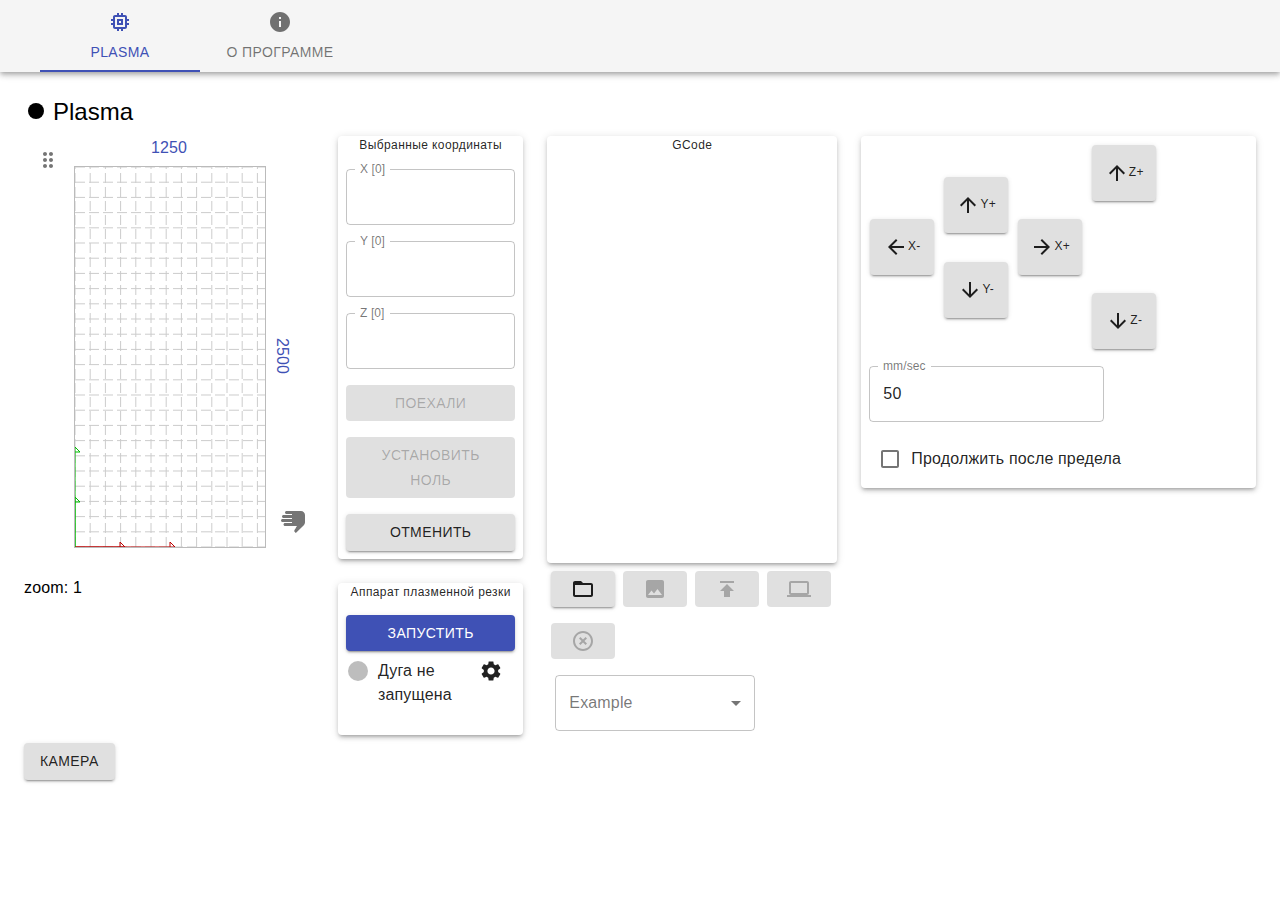
==== commit 556f666f: "Добавлена команда G31 - поиск поверхности. Скорректирован алгоритм определения необходимой скорости " ====
--- a/data/web/index.html
+++ b/data/web/index.html
@@ -1,2 +1,2 @@
-<!doctype html><html lang="en" manifest="index.appcache"><head><meta charset="utf-8"/><meta name="viewport" content="width=device-width,initial-scale=1,maximum-scale=1,user-scalable=no"/><meta name="theme-color" content="#000000"/><meta name="description" content="CNC Router"/><link rel="apple-touch-icon" href="./apple-touch-icon.png" sizes="180x180"/><link rel="manifest" href="./manifest.json"/><link rel="icon" type="image/ico" href="./cnc-ico-16.ico"/><meta http-equiv="Cache-control" content="max-age=3600"/><title>CNC Equipments</title><style>*{touch-action:manipulation;-webkit-touch-callout:none;-webkit-user-select:none;-khtml-user-select:none;-moz-user-select:none;-ms-user-select:none;user-select:none}div.MuiTextField-root input{-webkit-touch-callout:auto;-webkit-user-select:auto;-khtml-user-select:auto;-moz-user-select:auto;-ms-user-select:auto;user-select:auto}</style><style>@font-face{font-family:"Roboto";font-style:italic;font-display:swap;font-weight:400;src:url(../../static/media/roboto-cyrillic-ext-400-italic.b3e580d2.woff2) format("woff2"),url(../../static/media/roboto-all-400-italic.c762d850.woff) format("woff");unicode-range:U+0460-052f,U+1c80-1c88,U+20b4,U+2de0-2dff,U+a640-a69f,U+fe2e-fe2f}@font-face{font-family:"Roboto";font-style:italic;font-display:swap;font-weight:400;src:url(../../static/media/roboto-cyrillic-400-italic.8266321a.woff2) format("woff2"),url(../../static/media/roboto-all-400-italic.c762d850.woff) format("woff");unicode-range:U+0400-045f,U+0490-0491,U+04b0-04b1,U+2116}@font-face{font-family:"Roboto";font-style:italic;font-display:swap;font-weight:400;src:url(../../static/media/roboto-greek-ext-400-italic.801b64f7.woff2) format("woff2"),url(../../static/media/roboto-all-400-italic.c762d850.woff) format("woff");unicode-range:U+1f??}@font-face{font-family:"Roboto";font-style:italic;font-display:swap;font-weight:400;src:url(../../static/media/roboto-greek-400-italic.469a7840.woff2) format("woff2"),url(../../static/media/roboto-all-400-italic.c762d850.woff) format("woff");unicode-range:U+0370-03ff}@font-face{font-family:"Roboto";font-style:italic;font-display:swap;font-weight:400;src:url(../../static/media/roboto-vietnamese-400-italic.9780bde8.woff2) format("woff2"),url(../../static/media/roboto-all-400-italic.c762d850.woff) format("woff");unicode-range:U+0102-0103,U+0110-0111,U+0128-0129,U+0168-0169,U+01a0-01a1,U+01af-01b0,U+1ea0-1ef9,U+20ab}@font-face{font-family:"Roboto";font-style:italic;font-display:swap;font-weight:400;src:url(../../static/media/roboto-latin-ext-400-italic.dc3871f4.woff2) format("woff2"),url(../../static/media/roboto-all-400-italic.c762d850.woff) format("woff");unicode-range:U+0100-024f,U+0259,U+1e??,U+2020,U+20a0-20ab,U+20ad-20cf,U+2113,U+2c60-2c7f,U+a720-a7ff}@font-face{font-family:"Roboto";font-style:italic;font-display:swap;font-weight:400;src:url(../../static/media/roboto-latin-400-italic.51521a2a.woff2) format("woff2"),url(../../static/media/roboto-all-400-italic.c762d850.woff) format("woff");unicode-range:U+00??,U+0131,U+0152-0153,U+02bb-02bc,U+02c6,U+02da,U+02dc,U+2000-206f,U+2074,U+20ac,U+2122,U+2191,U+2193,U+2212,U+2215,U+feff,U+fffd}@font-face{font-family:"Roboto";font-style:normal;font-display:swap;font-weight:400;src:url(../../static/media/roboto-cyrillic-ext-400-normal.4743c758.woff2) format("woff2"),url(../../static/media/roboto-all-400-normal.a91ad097.woff) format("woff");unicode-range:U+0460-052f,U+1c80-1c88,U+20b4,U+2de0-2dff,U+a640-a69f,U+fe2e-fe2f}@font-face{font-family:"Roboto";font-style:normal;font-display:swap;font-weight:400;src:url(../../static/media/roboto-cyrillic-400-normal.8bb64952.woff2) format("woff2"),url(../../static/media/roboto-all-400-normal.a91ad097.woff) format("woff");unicode-range:U+0400-045f,U+0490-0491,U+04b0-04b1,U+2116}@font-face{font-family:"Roboto";font-style:normal;font-display:swap;font-weight:400;src:url(../../static/media/roboto-greek-ext-400-normal.182ee6a4.woff2) format("woff2"),url(../../static/media/roboto-all-400-normal.a91ad097.woff) format("woff");unicode-range:U+1f??}@font-face{font-family:"Roboto";font-style:normal;font-display:swap;font-weight:400;src:url(../../static/media/roboto-greek-400-normal.c1e9793c.woff2) format("woff2"),url(../../static/media/roboto-all-400-normal.a91ad097.woff) format("woff");unicode-range:U+0370-03ff}@font-face{font-family:"Roboto";font-style:normal;font-display:swap;font-weight:400;src:url(../../static/media/roboto-vietnamese-400-normal.a8be5b46.woff2) format("woff2"),url(../../static/media/roboto-all-400-normal.a91ad097.woff) format("woff");unicode-range:U+0102-0103,U+0110-0111,U+0128-0129,U+0168-0169,U+01a0-01a1,U+01af-01b0,U+1ea0-1ef9,U+20ab}@font-face{font-family:"Roboto";font-style:normal;font-display:swap;font-weight:400;src:url(../../static/media/roboto-latin-ext-400-normal.455200cb.woff2) format("woff2"),url(../../static/media/roboto-all-400-normal.a91ad097.woff) format("woff");unicode-range:U+0100-024f,U+0259,U+1e??,U+2020,U+20a0-20ab,U+20ad-20cf,U+2113,U+2c60-2c7f,U+a720-a7ff}@font-face{font-family:"Roboto";font-style:normal;font-display:swap;font-weight:400;src:url(../../static/media/roboto-latin-400-normal.479970ff.woff2) format("woff2"),url(../../static/media/roboto-all-400-normal.a91ad097.woff) format("woff");unicode-range:U+00??,U+0131,U+0152-0153,U+02bb-02bc,U+02c6,U+02da,U+02dc,U+2000-206f,U+2074,U+20ac,U+2122,U+2191,U+2193,U+2212,U+2215,U+feff,U+fffd}</style><style>body{margin:0;font-family:-apple-system,BlinkMacSystemFont,"Segoe UI","Roboto","Oxygen","Ubuntu","Cantarell","Fira Sans","Droid Sans","Helvetica Neue",sans-serif;-webkit-font-smoothing:antialiased;-moz-osx-font-smoothing:grayscale}code{font-family:source-code-pro,Menlo,Monaco,Consolas,"Courier New",monospace}.App-logo{height:40vmin;pointer-events:none}@media (prefers-reduced-motion:no-preference){.App-logo{-webkit-animation:App-logo-spin 20s linear infinite;animation:App-logo-spin 20s linear infinite}}.App-header{background-color:#282c34;min-height:100vh;display:flex;flex-direction:column;align-items:center;justify-content:center;font-size:calc(10px + 2vmin);color:#fff}.App-link{color:#61dafb}@-webkit-keyframes App-logo-spin{0%{transform:rotate(0deg)}to{transform:rotate(1turn)}}@keyframes App-logo-spin{0%{transform:rotate(0deg)}to{transform:rotate(1turn)}}</style></head><body><noscript>You need to enable JavaScript to run this app.</noscript><div id="root" data-equipment-name="cncPlasma"></div><script>!function(e){function r(r){for(var n,l,c=r[0],f=r[1],i=r[2],p=0,s=[];p<c.length;p++)l=c[p],Object.prototype.hasOwnProperty.call(o,l)&&o[l]&&s.push(o[l][0]),o[l]=0;for(n in f)Object.prototype.hasOwnProperty.call(f,n)&&(e[n]=f[n]);for(a&&a(r);s.length;)s.shift()();return u.push.apply(u,i||[]),t()}function t(){for(var e,r=0;r<u.length;r++){for(var t=u[r],n=!0,c=1;c<t.length;c++){var f=t[c];0!==o[f]&&(n=!1)}n&&(u.splice(r--,1),e=l(l.s=t[0]))}return e}var n={},o={1:0},u=[];function l(r){if(n[r])return n[r].exports;var t=n[r]={i:r,l:!1,exports:{}};return e[r].call(t.exports,t,t.exports,l),t.l=!0,t.exports}l.m=e,l.c=n,l.d=function(e,r,t){l.o(e,r)||Object.defineProperty(e,r,{enumerable:!0,get:t})},l.r=function(e){"undefined"!==typeof Symbol&&Symbol.toStringTag&&Object.defineProperty(e,Symbol.toStringTag,{value:"Module"}),Object.defineProperty(e,"__esModule",{value:!0})},l.t=function(e,r){if(1&r&&(e=l(e)),8&r)return e;if(4&r&&"object"===typeof e&&e&&e.__esModule)return e;var t=Object.create(null);if(l.r(t),Object.defineProperty(t,"default",{enumerable:!0,value:e}),2&r&&"string"!=typeof e)for(var n in e)l.d(t,n,function(r){return e[r]}.bind(null,n));return t},l.n=function(e){var r=e&&e.__esModule?function(){return e.default}:function(){return e};return l.d(r,"a",r),r},l.o=function(e,r){return Object.prototype.hasOwnProperty.call(e,r)},l.p="./";var c=this["webpackJsonpcnc-router"]=this["webpackJsonpcnc-router"]||[],f=c.push.bind(c);c.push=r,c=c.slice();for(var i=0;i<c.length;i++)r(c[i]);var a=f;t()}([]);</script><script>/*! For license information please see 2.d53abef3.chunk.js.LICENSE.txt */
-(this["webpackJsonpcnc-router"]=this["webpackJsonpcnc-router"]||[]).push([[2],[function(e,t,n){"use strict";e.exports=n(123)},function(e,t,n){"use strict";function r(){return(r=Object.assign||function(e){for(var t=1;t<arguments.length;t++){var n=arguments[t];for(var r in n)Object.prototype.hasOwnProperty.call(n,r)&&(e[r]=n[r])}return e}).apply(this,arguments)}n.d(t,"a",(function(){return r}))},function(e,t,n){"use strict";n.d(t,"a",(function(){return o}));var r=n(33);function o(e,t){if(null==e)return{};var n,o,i=Object(r.a)(e,t);if(Object.getOwnPropertySymbols){var a=Object.getOwnPropertySymbols(e);for(o=0;o<a.length;o++)n=a[o],t.indexOf(n)>=0||Object.prototype.propertyIsEnumerable.call(e,n)&&(i[n]=e[n])}return i}},function(e,t,n){"use strict";function r(e){var t,n,o="";if("string"===typeof e||"number"===typeof e)o+=e;else if("object"===typeof e)if(Array.isArray(e))for(t=0;t<e.length;t++)e[t]&&(n=r(e[t]))&&(o&&(o+=" "),o+=n);else for(t in e)e[t]&&(o&&(o+=" "),o+=t);return o}t.a=function(){for(var e,t,n=0,o="";n<arguments.length;)(e=arguments[n++])&&(t=r(e))&&(o&&(o+=" "),o+=t);return o}},function(e,t,n){"use strict";var r=n(1),o=n(2),i=n(0),a=n.n(i),l=(n(5),n(63)),u=n.n(l),c=n(140),s=n(185),d=n(141),f=function(e){var t=arguments.length>1&&void 0!==arguments[1]?arguments[1]:{};return function(n){var i=t.defaultTheme,l=t.withTheme,f=void 0!==l&&l,p=t.name,m=Object(o.a)(t,["defaultTheme","withTheme","name"]);var h=p,v=Object(c.a)(e,Object(r.a)({defaultTheme:i,Component:n,name:p||n.displayName,classNamePrefix:h},m)),b=a.a.forwardRef((function(e,t){e.classes;var l,u=e.innerRef,c=Object(o.a)(e,["classes","innerRef"]),m=v(Object(r.a)(Object(r.a)({},n.defaultProps),e)),h=c;return("string"===typeof p||f)&&(l=Object(d.a)()||i,p&&(h=Object(s.a)({theme:l,name:p,props:c})),f&&!h.theme&&(h.theme=l)),a.a.createElement(n,Object(r.a)({ref:u||t,classes:m},h))}));return u()(b,n),b}},p=n(42);t.a=function(e,t){return f(e,Object(r.a)({defaultTheme:p.a},t))}},function(e,t,n){e.exports=n(130)()},function(e,t,n){"use strict";n.d(t,"a",(function(){return o}));var r=n(103);function o(e){if("string"!==typeof e)throw new Error(Object(r.a)(7));return e.charAt(0).toUpperCase()+e.slice(1)}},function(e,t,n){"use strict";function r(e,t,n){return t in e?Object.defineProperty(e,t,{value:n,enumerable:!0,configurable:!0,writable:!0}):e[t]=n,e}n.d(t,"a",(function(){return r}))},function(e,t,n){"use strict";n.d(t,"a",(function(){return i}));var r=n(0),o=n(31);function i(e,t){return r.useMemo((function(){return null==e&&null==t?null:function(n){Object(o.a)(e,n),Object(o.a)(t,n)}}),[e,t])}},,function(e,t,n){"use strict";n.d(t,"d",(function(){return l})),n.d(t,"b",(function(){return c})),n.d(t,"c",(function(){return s})),n.d(t,"a",(function(){return d})),n.d(t,"e",(function(){return f}));var r=n(103);function o(e){var t=arguments.length>1&&void 0!==arguments[1]?arguments[1]:0,n=arguments.length>2&&void 0!==arguments[2]?arguments[2]:1;return Math.min(Math.max(t,e),n)}function i(e){if(e.type)return e;if("#"===e.charAt(0))return i(function(e){e=e.substr(1);var t=new RegExp(".{1,".concat(e.length>=6?2:1,"}"),"g"),n=e.match(t);return n&&1===n[0].length&&(n=n.map((function(e){return e+e}))),n?"rgb".concat(4===n.length?"a":"","(").concat(n.map((function(e,t){return t<3?parseInt(e,16):Math.round(parseInt(e,16)/255*1e3)/1e3})).join(", "),")"):""}(e));var t=e.indexOf("("),n=e.substring(0,t);if(-1===["rgb","rgba","hsl","hsla"].indexOf(n))throw new Error(Object(r.a)(3,e));var o=e.substring(t+1,e.length-1).split(",");return{type:n,values:o=o.map((function(e){return parseFloat(e)}))}}function a(e){var t=e.type,n=e.values;return-1!==t.indexOf("rgb")?n=n.map((function(e,t){return t<3?parseInt(e,10):e})):-1!==t.indexOf("hsl")&&(n[1]="".concat(n[1],"%"),n[2]="".concat(n[2],"%")),"".concat(t,"(").concat(n.join(", "),")")}function l(e,t){var n=u(e),r=u(t);return(Math.max(n,r)+.05)/(Math.min(n,r)+.05)}function u(e){var t="hsl"===(e=i(e)).type?i(function(e){var t=(e=i(e)).values,n=t[0],r=t[1]/100,o=t[2]/100,l=r*Math.min(o,1-o),u=function(e){var t=arguments.length>1&&void 0!==arguments[1]?arguments[1]:(e+n/30)%12;return o-l*Math.max(Math.min(t-3,9-t,1),-1)},c="rgb",s=[Math.round(255*u(0)),Math.round(255*u(8)),Math.round(255*u(4))];return"hsla"===e.type&&(c+="a",s.push(t[3])),a({type:c,values:s})}(e)).values:e.values;return t=t.map((function(e){return(e/=255)<=.03928?e/12.92:Math.pow((e+.055)/1.055,2.4)})),Number((.2126*t[0]+.7152*t[1]+.0722*t[2]).toFixed(3))}function c(e){var t=arguments.length>1&&void 0!==arguments[1]?arguments[1]:.15;return u(e)>.5?d(e,t):f(e,t)}function s(e,t){return e=i(e),t=o(t),"rgb"!==e.type&&"hsl"!==e.type||(e.type+="a"),e.values[3]=t,a(e)}function d(e,t){if(e=i(e),t=o(t),-1!==e.type.indexOf("hsl"))e.values[2]*=1-t;else if(-1!==e.type.indexOf("rgb"))for(var n=0;n<3;n+=1)e.values[n]*=1-t;return a(e)}function f(e,t){if(e=i(e),t=o(t),-1!==e.type.indexOf("hsl"))e.values[2]+=(100-e.values[2])*t;else if(-1!==e.type.indexOf("rgb"))for(var n=0;n<3;n+=1)e.values[n]+=(255-e.values[n])*t;return a(e)}},function(e,t,n){"use strict";function r(e){if(void 0===e)throw new ReferenceError("this hasn't been initialised - super() hasn't been called");return e}n.d(t,"a",(function(){return r}))},function(e,t,n){"use strict";!function e(){if("undefined"!==typeof __REACT_DEVTOOLS_GLOBAL_HOOK__&&"function"===typeof __REACT_DEVTOOLS_GLOBAL_HOOK__.checkDCE){0;try{__REACT_DEVTOOLS_GLOBAL_HOOK__.checkDCE(e)}catch(t){console.error(t)}}}(),e.exports=n(124)},function(e,t,n){"use strict";n.d(t,"a",(function(){return i}));var r=n(0),o="undefined"!==typeof window?r.useLayoutEffect:r.useEffect;function i(e){var t=r.useRef(e);return o((function(){t.current=e})),r.useCallback((function(){return t.current.apply(void 0,arguments)}),[])}},function(e,t,n){"use strict";function r(e,t){if(!(e instanceof t))throw new TypeError("Cannot call a class as a function")}n.d(t,"a",(function(){return r}))},function(e,t,n){"use strict";function r(e,t){for(var n=0;n<t.length;n++){var r=t[n];r.enumerable=r.enumerable||!1,r.configurable=!0,"value"in r&&(r.writable=!0),Object.defineProperty(e,r.key,r)}}function o(e,t,n){return t&&r(e.prototype,t),n&&r(e,n),e}n.d(t,"a",(function(){return o}))},function(e,t,n){"use strict";function r(e){return(r=Object.setPrototypeOf?Object.getPrototypeOf:function(e){return e.__proto__||Object.getPrototypeOf(e)})(e)}function o(){if("undefined"===typeof Reflect||!Reflect.construct)return!1;if(Reflect.construct.sham)return!1;if("function"===typeof Proxy)return!0;try{return Date.prototype.toString.call(Reflect.construct(Date,[],(function(){}))),!0}catch(e){return!1}}function i(e){return(i="function"===typeof Symbol&&"symbol"===typeof Symbol.iterator?function(e){return typeof e}:function(e){return e&&"function"===typeof Symbol&&e.constructor===Symbol&&e!==Symbol.prototype?"symbol":typeof e})(e)}n.d(t,"a",(function(){return u}));var a=n(11);function l(e,t){return!t||"object"!==i(t)&&"function"!==typeof t?Object(a.a)(e):t}function u(e){return function(){var t,n=r(e);if(o()){var i=r(this).constructor;t=Reflect.construct(n,arguments,i)}else t=n.apply(this,arguments);return l(this,t)}}},function(e,t,n){"use strict";function r(e,t){return(r=Object.setPrototypeOf||function(e,t){return e.__proto__=t,e})(e,t)}function o(e,t){if("function"!==typeof t&&null!==t)throw new TypeError("Super expression must either be null or a function");e.prototype=Object.create(t&&t.prototype,{constructor:{value:e,writable:!0,configurable:!0}}),t&&r(e,t)}n.d(t,"a",(function(){return o}))},function(e,t,n){"use strict";function r(e){return e&&e.ownerDocument||document}n.d(t,"a",(function(){return r}))},function(e,t){e.exports=function(e){return e&&e.__esModule?e:{default:e}}},function(e,t,n){"use strict";function r(e,t,n){return t in e?Object.defineProperty(e,t,{value:n,enumerable:!0,configurable:!0,writable:!0}):e[t]=n,e}n.d(t,"a",(function(){return r}))},function(e,t,n){"use strict";var r=n(19);Object.defineProperty(t,"__esModule",{value:!0}),t.default=function(e,t){var n=i.default.memo(i.default.forwardRef((function(t,n){return i.default.createElement(a.default,(0,o.default)({ref:n},t),e)})));0;return n.muiName=a.default.muiName,n};var o=r(n(133)),i=r(n(0)),a=r(n(83))},,,function(e,t,n){"use strict";n.d(t,"a",(function(){return i}));var r=n(141),o=(n(0),n(42));function i(){return Object(r.a)()||o.a}},function(e,t,n){"use strict";n.d(t,"a",(function(){return o}));var r=n(61);function o(e,t){return function(e){if(Array.isArray(e))return e}(e)||function(e,t){if("undefined"!==typeof Symbol&&Symbol.iterator in Object(e)){var n=[],r=!0,o=!1,i=void 0;try{for(var a,l=e[Symbol.iterator]();!(r=(a=l.next()).done)&&(n.push(a.value),!t||n.length!==t);r=!0);}catch(u){o=!0,i=u}finally{try{r||null==l.return||l.return()}finally{if(o)throw i}}return n}}(e,t)||Object(r.a)(e,t)||function(){throw new TypeError("Invalid attempt to destructure non-iterable instance.\nIn order to be iterable, non-array objects must have a [Symbol.iterator]() method.")}()}},function(e,t,n){"use strict";function r(e){if(void 0===e)throw new ReferenceError("this hasn't been initialised - super() hasn't been called");return e}n.d(t,"a",(function(){return r}))},function(e,t,n){"use strict";n.d(t,"a",(function(){return i}));var r=n(0),o=n(47);function i(){return r.useContext(o.a)}},function(e,t,n){"use strict";n.d(t,"a",(function(){return l}));var r=n(1),o=n(0),i=n.n(o),a=n(65);function l(e,t){var n=function(t,n){return i.a.createElement(a.a,Object(r.a)({ref:n},t),e)};return n.muiName=a.a.muiName,i.a.memo(i.a.forwardRef(n))}},function(e,t,n){"use strict";function r(e){var t=e.props,n=e.states,r=e.muiFormControl;return n.reduce((function(e,n){return e[n]=t[n],r&&"undefined"===typeof t[n]&&(e[n]=r[n]),e}),{})}n.d(t,"a",(function(){return r}))},function(e,t,n){"use strict";n.d(t,"a",(function(){return i}));var r=n(59);var o=n(61);function i(e){return function(e){if(Array.isArray(e))return Object(r.a)(e)}(e)||function(e){if("undefined"!==typeof Symbol&&Symbol.iterator in Object(e))return Array.from(e)}(e)||Object(o.a)(e)||function(){throw new TypeError("Invalid attempt to spread non-iterable instance.\nIn order to be iterable, non-array objects must have a [Symbol.iterator]() method.")}()}},function(e,t,n){"use strict";function r(e,t){"function"===typeof e?e(t):e&&(e.current=t)}n.d(t,"a",(function(){return r}))},,function(e,t,n){"use strict";function r(e,t){if(null==e)return{};var n,r,o={},i=Object.keys(e);for(r=0;r<i.length;r++)n=i[r],t.indexOf(n)>=0||(o[n]=e[n]);return o}n.d(t,"a",(function(){return r}))},function(e,t,n){"use strict";n.d(t,"b",(function(){return i}));var r=n(2),o={easeInOut:"cubic-bezier(0.4, 0, 0.2, 1)",easeOut:"cubic-bezier(0.0, 0, 0.2, 1)",easeIn:"cubic-bezier(0.4, 0, 1, 1)",sharp:"cubic-bezier(0.4, 0, 0.6, 1)"},i={shortest:150,shorter:200,short:250,standard:300,complex:375,enteringScreen:225,leavingScreen:195};function a(e){return"".concat(Math.round(e),"ms")}t.a={easing:o,duration:i,create:function(){var e=arguments.length>0&&void 0!==arguments[0]?arguments[0]:["all"],t=arguments.length>1&&void 0!==arguments[1]?arguments[1]:{},n=t.duration,l=void 0===n?i.standard:n,u=t.easing,c=void 0===u?o.easeInOut:u,s=t.delay,d=void 0===s?0:s;Object(r.a)(t,["duration","easing","delay"]);return(Array.isArray(e)?e:[e]).map((function(e){return"".concat(e," ").concat("string"===typeof l?l:a(l)," ").concat(c," ").concat("string"===typeof d?d:a(d))})).join(",")},getAutoHeightDuration:function(e){if(!e)return 0;var t=e/36;return Math.round(10*(4+15*Math.pow(t,.25)+t/5))}}},function(e,t,n){"use strict";function r(){for(var e=arguments.length,t=new Array(e),n=0;n<e;n++)t[n]=arguments[n];return t.reduce((function(e,t){return null==t?e:function(){for(var n=arguments.length,r=new Array(n),o=0;o<n;o++)r[o]=arguments[o];e.apply(this,r),t.apply(this,r)}}),(function(){}))}n.d(t,"a",(function(){return r}))},function(e,t,n){"use strict";function r(e,t){e.prototype=Object.create(t.prototype),e.prototype.constructor=e,e.__proto__=t}n.d(t,"a",(function(){return r}))},function(e,t,n){"use strict";function r(e){var t,n=arguments.length>1&&void 0!==arguments[1]?arguments[1]:166;function r(){for(var r=arguments.length,o=new Array(r),i=0;i<r;i++)o[i]=arguments[i];var a=this,l=function(){e.apply(a,o)};clearTimeout(t),t=setTimeout(l,n)}return r.clear=function(){clearTimeout(t)},r}n.d(t,"a",(function(){return r}))},,,function(e,t,n){"use strict";var r=n(137);t.a=function(e,t){return t?Object(r.a)(e,t,{clone:!1}):e}},function(e,t,n){"use strict";n.d(t,"a",(function(){return o}));var r=n(0);function o(e){var t=e.controlled,n=e.default,o=(e.name,e.state,r.useRef(void 0!==t).current),i=r.useState(n),a=i[0],l=i[1];return[o?t:a,r.useCallback((function(e){o||l(e)}),[])]}},function(e,t,n){"use strict";var r=n(7),o=n(2),i=n(137),a=n(1),l=["xs","sm","md","lg","xl"];function u(e){var t=e.values,n=void 0===t?{xs:0,sm:600,md:960,lg:1280,xl:1920}:t,r=e.unit,i=void 0===r?"px":r,u=e.step,c=void 0===u?5:u,s=Object(o.a)(e,["values","unit","step"]);function d(e){var t="number"===typeof n[e]?n[e]:e;return"@media (min-width:".concat(t).concat(i,")")}function f(e,t){var r=l.indexOf(t);return r===l.length-1?d(e):"@media (min-width:".concat("number"===typeof n[e]?n[e]:e).concat(i,") and ")+"(max-width:".concat((-1!==r&&"number"===typeof n[l[r+1]]?n[l[r+1]]:t)-c/100).concat(i,")")}return Object(a.a)({keys:l,values:n,up:d,down:function(e){var t=l.indexOf(e)+1,r=n[l[t]];return t===l.length?d("xs"):"@media (max-width:".concat(("number"===typeof r&&t>0?r:e)-c/100).concat(i,")")},between:f,only:function(e){return f(e,e)},width:function(e){return n[e]}},s)}function c(e,t,n){var o;return Object(a.a)({gutters:function(){var n=arguments.length>0&&void 0!==arguments[0]?arguments[0]:{};return Object(a.a)({paddingLeft:t(2),paddingRight:t(2)},n,Object(r.a)({},e.up("sm"),Object(a.a)({paddingLeft:t(3),paddingRight:t(3)},n[e.up("sm")])))},toolbar:(o={minHeight:56},Object(r.a)(o,"".concat(e.up("xs")," and (orientation: landscape)"),{minHeight:48}),Object(r.a)(o,e.up("sm"),{minHeight:64}),o)},n)}var s=n(103),d={black:"#000",white:"#fff"},f={50:"#fafafa",100:"#f5f5f5",200:"#eeeeee",300:"#e0e0e0",400:"#bdbdbd",500:"#9e9e9e",600:"#757575",700:"#616161",800:"#424242",900:"#212121",A100:"#d5d5d5",A200:"#aaaaaa",A400:"#303030",A700:"#616161"},p={50:"#e8eaf6",100:"#c5cae9",200:"#9fa8da",300:"#7986cb",400:"#5c6bc0",500:"#3f51b5",600:"#3949ab",700:"#303f9f",800:"#283593",900:"#1a237e",A100:"#8c9eff",A200:"#536dfe",A400:"#3d5afe",A700:"#304ffe"},m={50:"#fce4ec",100:"#f8bbd0",200:"#f48fb1",300:"#f06292",400:"#ec407a",500:"#e91e63",600:"#d81b60",700:"#c2185b",800:"#ad1457",900:"#880e4f",A100:"#ff80ab",A200:"#ff4081",A400:"#f50057",A700:"#c51162"},h={50:"#ffebee",100:"#ffcdd2",200:"#ef9a9a",300:"#e57373",400:"#ef5350",500:"#f44336",600:"#e53935",700:"#d32f2f",800:"#c62828",900:"#b71c1c",A100:"#ff8a80",A200:"#ff5252",A400:"#ff1744",A700:"#d50000"},v={50:"#fff3e0",100:"#ffe0b2",200:"#ffcc80",300:"#ffb74d",400:"#ffa726",500:"#ff9800",600:"#fb8c00",700:"#f57c00",800:"#ef6c00",900:"#e65100",A100:"#ffd180",A200:"#ffab40",A400:"#ff9100",A700:"#ff6d00"},b={50:"#e3f2fd",100:"#bbdefb",200:"#90caf9",300:"#64b5f6",400:"#42a5f5",500:"#2196f3",600:"#1e88e5",700:"#1976d2",800:"#1565c0",900:"#0d47a1",A100:"#82b1ff",A200:"#448aff",A400:"#2979ff",A700:"#2962ff"},g={50:"#e8f5e9",100:"#c8e6c9",200:"#a5d6a7",300:"#81c784",400:"#66bb6a",500:"#4caf50",600:"#43a047",700:"#388e3c",800:"#2e7d32",900:"#1b5e20",A100:"#b9f6ca",A200:"#69f0ae",A400:"#00e676",A700:"#00c853"},y=n(10),x={text:{primary:"rgba(0, 0, 0, 0.87)",secondary:"rgba(0, 0, 0, 0.54)",disabled:"rgba(0, 0, 0, 0.38)",hint:"rgba(0, 0, 0, 0.38)"},divider:"rgba(0, 0, 0, 0.12)",background:{paper:d.white,default:f[50]},action:{active:"rgba(0, 0, 0, 0.54)",hover:"rgba(0, 0, 0, 0.04)",hoverOpacity:.04,selected:"rgba(0, 0, 0, 0.08)",selectedOpacity:.08,disabled:"rgba(0, 0, 0, 0.26)",disabledBackground:"rgba(0, 0, 0, 0.12)",disabledOpacity:.38,focus:"rgba(0, 0, 0, 0.12)",focusOpacity:.12,activatedOpacity:.12}},w={text:{primary:d.white,secondary:"rgba(255, 255, 255, 0.7)",disabled:"rgba(255, 255, 255, 0.5)",hint:"rgba(255, 255, 255, 0.5)",icon:"rgba(255, 255, 255, 0.5)"},divider:"rgba(255, 255, 255, 0.12)",background:{paper:f[800],default:"#303030"},action:{active:d.white,hover:"rgba(255, 255, 255, 0.08)",hoverOpacity:.08,selected:"rgba(255, 255, 255, 0.16)",selectedOpacity:.16,disabled:"rgba(255, 255, 255, 0.3)",disabledBackground:"rgba(255, 255, 255, 0.12)",disabledOpacity:.38,focus:"rgba(255, 255, 255, 0.12)",focusOpacity:.12,activatedOpacity:.24}};function O(e,t,n,r){var o=r.light||r,i=r.dark||1.5*r;e[t]||(e.hasOwnProperty(n)?e[t]=e[n]:"light"===t?e.light=Object(y.e)(e.main,o):"dark"===t&&(e.dark=Object(y.a)(e.main,i)))}function E(e){var t=e.primary,n=void 0===t?{light:p[300],main:p[500],dark:p[700]}:t,r=e.secondary,l=void 0===r?{light:m.A200,main:m.A400,dark:m.A700}:r,u=e.error,c=void 0===u?{light:h[300],main:h[500],dark:h[700]}:u,E=e.warning,k=void 0===E?{light:v[300],main:v[500],dark:v[700]}:E,S=e.info,j=void 0===S?{light:b[300],main:b[500],dark:b[700]}:S,C=e.success,T=void 0===C?{light:g[300],main:g[500],dark:g[700]}:C,P=e.type,R=void 0===P?"light":P,N=e.contrastThreshold,M=void 0===N?3:N,I=e.tonalOffset,z=void 0===I?.2:I,_=Object(o.a)(e,["primary","secondary","error","warning","info","success","type","contrastThreshold","tonalOffset"]);function L(e){return Object(y.d)(e,w.text.primary)>=M?w.text.primary:x.text.primary}var A=function(e){var t=arguments.length>1&&void 0!==arguments[1]?arguments[1]:500,n=arguments.length>2&&void 0!==arguments[2]?arguments[2]:300,r=arguments.length>3&&void 0!==arguments[3]?arguments[3]:700;if(!(e=Object(a.a)({},e)).main&&e[t]&&(e.main=e[t]),!e.main)throw new Error(Object(s.a)(4,t));if("string"!==typeof e.main)throw new Error(Object(s.a)(5,JSON.stringify(e.main)));return O(e,"light",n,z),O(e,"dark",r,z),e.contrastText||(e.contrastText=L(e.main)),e},D={dark:w,light:x};return Object(i.a)(Object(a.a)({common:d,type:R,primary:A(n),secondary:A(l,"A400","A200","A700"),error:A(c),warning:A(k),info:A(j),success:A(T),grey:f,contrastThreshold:M,getContrastText:L,augmentColor:A,tonalOffset:z},D[R]),_)}function k(e){return Math.round(1e5*e)/1e5}var S={textTransform:"uppercase"};function j(e,t){var n="function"===typeof t?t(e):t,r=n.fontFamily,l=void 0===r?'"Roboto", "Helvetica", "Arial", sans-serif':r,u=n.fontSize,c=void 0===u?14:u,s=n.fontWeightLight,d=void 0===s?300:s,f=n.fontWeightRegular,p=void 0===f?400:f,m=n.fontWeightMedium,h=void 0===m?500:m,v=n.fontWeightBold,b=void 0===v?700:v,g=n.htmlFontSize,y=void 0===g?16:g,x=n.allVariants,w=n.pxToRem,O=Object(o.a)(n,["fontFamily","fontSize","fontWeightLight","fontWeightRegular","fontWeightMedium","fontWeightBold","htmlFontSize","allVariants","pxToRem"]);var E=c/14,j=w||function(e){return"".concat(e/y*E,"rem")},C=function(e,t,n,r,o){return Object(a.a)({fontFamily:l,fontWeight:e,fontSize:j(t),lineHeight:n},'"Roboto", "Helvetica", "Arial", sans-serif'===l?{letterSpacing:"".concat(k(r/t),"em")}:{},o,x)},T={h1:C(d,96,1.167,-1.5),h2:C(d,60,1.2,-.5),h3:C(p,48,1.167,0),h4:C(p,34,1.235,.25),h5:C(p,24,1.334,0),h6:C(h,20,1.6,.15),subtitle1:C(p,16,1.75,.15),subtitle2:C(h,14,1.57,.1),body1:C(p,16,1.5,.15),body2:C(p,14,1.43,.15),button:C(h,14,1.75,.4,S),caption:C(p,12,1.66,.4),overline:C(p,12,2.66,1,S)};return Object(i.a)(Object(a.a)({htmlFontSize:y,pxToRem:j,round:k,fontFamily:l,fontSize:c,fontWeightLight:d,fontWeightRegular:p,fontWeightMedium:h,fontWeightBold:b},T),O,{clone:!1})}function C(){return["".concat(arguments.length<=0?void 0:arguments[0],"px ").concat(arguments.length<=1?void 0:arguments[1],"px ").concat(arguments.length<=2?void 0:arguments[2],"px ").concat(arguments.length<=3?void 0:arguments[3],"px rgba(0,0,0,").concat(.2,")"),"".concat(arguments.length<=4?void 0:arguments[4],"px ").concat(arguments.length<=5?void 0:arguments[5],"px ").concat(arguments.length<=6?void 0:arguments[6],"px ").concat(arguments.length<=7?void 0:arguments[7],"px rgba(0,0,0,").concat(.14,")"),"".concat(arguments.length<=8?void 0:arguments[8],"px ").concat(arguments.length<=9?void 0:arguments[9],"px ").concat(arguments.length<=10?void 0:arguments[10],"px ").concat(arguments.length<=11?void 0:arguments[11],"px rgba(0,0,0,").concat(.12,")")].join(",")}var T=["none",C(0,2,1,-1,0,1,1,0,0,1,3,0),C(0,3,1,-2,0,2,2,0,0,1,5,0),C(0,3,3,-2,0,3,4,0,0,1,8,0),C(0,2,4,-1,0,4,5,0,0,1,10,0),C(0,3,5,-1,0,5,8,0,0,1,14,0),C(0,3,5,-1,0,6,10,0,0,1,18,0),C(0,4,5,-2,0,7,10,1,0,2,16,1),C(0,5,5,-3,0,8,10,1,0,3,14,2),C(0,5,6,-3,0,9,12,1,0,3,16,2),C(0,6,6,-3,0,10,14,1,0,4,18,3),C(0,6,7,-4,0,11,15,1,0,4,20,3),C(0,7,8,-4,0,12,17,2,0,5,22,4),C(0,7,8,-4,0,13,19,2,0,5,24,4),C(0,7,9,-4,0,14,21,2,0,5,26,4),C(0,8,9,-5,0,15,22,2,0,6,28,5),C(0,8,10,-5,0,16,24,2,0,6,30,5),C(0,8,11,-5,0,17,26,2,0,6,32,5),C(0,9,11,-5,0,18,28,2,0,7,34,6),C(0,9,12,-6,0,19,29,2,0,7,36,6),C(0,10,13,-6,0,20,31,3,0,8,38,7),C(0,10,13,-6,0,21,33,3,0,8,40,7),C(0,10,14,-6,0,22,35,3,0,8,42,7),C(0,11,14,-7,0,23,36,3,0,9,44,8),C(0,11,15,-7,0,24,38,3,0,9,46,8)],P={borderRadius:4},R=n(216);function N(){var e=arguments.length>0&&void 0!==arguments[0]?arguments[0]:8;if(e.mui)return e;var t=Object(R.a)({spacing:e}),n=function(){for(var e=arguments.length,n=new Array(e),r=0;r<e;r++)n[r]=arguments[r];return 0===n.length?t(1):1===n.length?t(n[0]):n.map((function(e){if("string"===typeof e)return e;var n=t(e);return"number"===typeof n?"".concat(n,"px"):n})).join(" ")};return Object.defineProperty(n,"unit",{get:function(){return e}}),n.mui=!0,n}var M=n(34),I=n(64);var z=function(){for(var e=arguments.length>0&&void 0!==arguments[0]?arguments[0]:{},t=e.breakpoints,n=void 0===t?{}:t,r=e.mixins,a=void 0===r?{}:r,l=e.palette,s=void 0===l?{}:l,d=e.spacing,f=e.typography,p=void 0===f?{}:f,m=Object(o.a)(e,["breakpoints","mixins","palette","spacing","typography"]),h=E(s),v=u(n),b=N(d),g=Object(i.a)({breakpoints:v,direction:"ltr",mixins:c(v,b,a),overrides:{},palette:h,props:{},shadows:T,typography:j(h,p),spacing:b,shape:P,transitions:M.a,zIndex:I.a},m),y=arguments.length,x=new Array(y>1?y-1:0),w=1;w<y;w++)x[w-1]=arguments[w];return g=x.reduce((function(e,t){return Object(i.a)(e,t)}),g)}();t.a=z},function(e,t,n){"use strict";var r=n(0),o=r.createContext({});t.a=o},function(e,t,n){"use strict";n.d(t,"b",(function(){return r})),n.d(t,"a",(function(){return o}));var r=function(e){return e.scrollTop};function o(e,t){var n=e.timeout,r=e.style,o=void 0===r?{}:r;return{duration:o.transitionDuration||"number"===typeof n?n:n[t.mode]||0,delay:o.transitionDelay}}},function(e,t,n){"use strict";function r(e){return(r="function"===typeof Symbol&&"symbol"===typeof Symbol.iterator?function(e){return typeof e}:function(e){return e&&"function"===typeof Symbol&&e.constructor===Symbol&&e!==Symbol.prototype?"symbol":typeof e})(e)}n.d(t,"a",(function(){return r}))},function(e,t,n){"use strict";function r(e){return null!=e&&!(Array.isArray(e)&&0===e.length)}function o(e){var t=arguments.length>1&&void 0!==arguments[1]&&arguments[1];return e&&(r(e.value)&&""!==e.value||t&&r(e.defaultValue)&&""!==e.defaultValue)}function i(e){return e.startAdornment}n.d(t,"b",(function(){return o})),n.d(t,"a",(function(){return i}))},function(e,t,n){"use strict";n.d(t,"b",(function(){return i}));var r=n(0),o=r.createContext();function i(){return r.useContext(o)}t.a=o},function(e,t,n){"use strict";var r=n(1),o=n(2),i=n(0),a=(n(5),n(3)),l=n(4),u=n(6),c={h1:"h1",h2:"h2",h3:"h3",h4:"h4",h5:"h5",h6:"h6",subtitle1:"h6",subtitle2:"h6",body1:"p",body2:"p"},s=i.forwardRef((function(e,t){var n=e.align,l=void 0===n?"inherit":n,s=e.classes,d=e.className,f=e.color,p=void 0===f?"initial":f,m=e.component,h=e.display,v=void 0===h?"initial":h,b=e.gutterBottom,g=void 0!==b&&b,y=e.noWrap,x=void 0!==y&&y,w=e.paragraph,O=void 0!==w&&w,E=e.variant,k=void 0===E?"body1":E,S=e.variantMapping,j=void 0===S?c:S,C=Object(o.a)(e,["align","classes","className","color","component","display","gutterBottom","noWrap","paragraph","variant","variantMapping"]),T=m||(O?"p":j[k]||c[k])||"span";return i.createElement(T,Object(r.a)({className:Object(a.a)(s.root,d,"inherit"!==k&&s[k],"initial"!==p&&s["color".concat(Object(u.a)(p))],x&&s.noWrap,g&&s.gutterBottom,O&&s.paragraph,"inherit"!==l&&s["align".concat(Object(u.a)(l))],"initial"!==v&&s["display".concat(Object(u.a)(v))]),ref:t},C))}));t.a=Object(l.a)((function(e){return{root:{margin:0},body2:e.typography.body2,body1:e.typography.body1,caption:e.typography.caption,button:e.typography.button,h1:e.typography.h1,h2:e.typography.h2,h3:e.typography.h3,h4:e.typography.h4,h5:e.typography.h5,h6:e.typography.h6,subtitle1:e.typography.subtitle1,subtitle2:e.typography.subtitle2,overline:e.typography.overline,srOnly:{position:"absolute",height:1,width:1,overflow:"hidden"},alignLeft:{textAlign:"left"},alignCenter:{textAlign:"center"},alignRight:{textAlign:"right"},alignJustify:{textAlign:"justify"},noWrap:{overflow:"hidden",textOverflow:"ellipsis",whiteSpace:"nowrap"},gutterBottom:{marginBottom:"0.35em"},paragraph:{marginBottom:16},colorInherit:{color:"inherit"},colorPrimary:{color:e.palette.primary.main},colorSecondary:{color:e.palette.secondary.main},colorTextPrimary:{color:e.palette.text.primary},colorTextSecondary:{color:e.palette.text.secondary},colorError:{color:e.palette.error.main},displayInline:{display:"inline"},displayBlock:{display:"block"}}}),{name:"MuiTypography"})(s)},,function(e,t,n){"use strict";n.d(t,"a",(function(){return m}));var r=n(0),o=n(12),i=!0,a=!1,l=null,u={text:!0,search:!0,url:!0,tel:!0,email:!0,password:!0,number:!0,date:!0,month:!0,week:!0,time:!0,datetime:!0,"datetime-local":!0};function c(e){e.metaKey||e.altKey||e.ctrlKey||(i=!0)}function s(){i=!1}function d(){"hidden"===this.visibilityState&&a&&(i=!0)}function f(e){var t=e.target;try{return t.matches(":focus-visible")}catch(n){}return i||function(e){var t=e.type,n=e.tagName;return!("INPUT"!==n||!u[t]||e.readOnly)||("TEXTAREA"===n&&!e.readOnly||!!e.isContentEditable)}(t)}function p(){a=!0,window.clearTimeout(l),l=window.setTimeout((function(){a=!1}),100)}function m(){return{isFocusVisible:f,onBlurVisible:p,ref:r.useCallback((function(e){var t,n=o.findDOMNode(e);null!=n&&((t=n.ownerDocument).addEventListener("keydown",c,!0),t.addEventListener("mousedown",s,!0),t.addEventListener("pointerdown",s,!0),t.addEventListener("touchstart",s,!0),t.addEventListener("visibilitychange",d,!0))}),[])}}},function(e,t,n){"use strict";n.d(t,"a",(function(){return o}));var r=n(18);function o(e){return Object(r.a)(e).defaultView||window}},function(e,t,n){"use strict";function r(e,t){for(var n=0;n<t.length;n++){var r=t[n];r.enumerable=r.enumerable||!1,r.configurable=!0,"value"in r&&(r.writable=!0),Object.defineProperty(e,r.key,r)}}function o(e,t,n){return t&&r(e.prototype,t),n&&r(e,n),e}n.d(t,"a",(function(){return o}))},function(e,t,n){"use strict";var r=n(0),o=n.n(r);t.a=o.a.createContext(null)},function(e,t,n){"use strict";n.d(t,"a",(function(){return o}));var r=n(0);function o(e,t){return r.isValidElement(e)&&-1!==t.indexOf(e.type.muiName)}},,,,function(e,t,n){"use strict";e.exports=n(132)},function(e,t,n){"use strict";function r(e,t){(null==t||t>e.length)&&(t=e.length);for(var n=0,r=new Array(t);n<t;n++)r[n]=e[n];return r}n.d(t,"a",(function(){return r}))},function(e,t,n){"use strict";var r=n(1),o=n(2),i=n(0),a=n.n(i),l=(n(5),n(12)),u=n(3),c=n(8),s=n(13),d=n(4),f=n(50),p=n(30),m=n(33),h=n(26),v=n(36),b=n(53);function g(e,t){var n=Object.create(null);return e&&i.Children.map(e,(function(e){return e})).forEach((function(e){n[e.key]=function(e){return t&&Object(i.isValidElement)(e)?t(e):e}(e)})),n}function y(e,t,n){return null!=n[t]?n[t]:e.props[t]}function x(e,t,n){var r=g(e.children),o=function(e,t){function n(n){return n in t?t[n]:e[n]}e=e||{},t=t||{};var r,o=Object.create(null),i=[];for(var a in e)a in t?i.length&&(o[a]=i,i=[]):i.push(a);var l={};for(var u in t){if(o[u])for(r=0;r<o[u].length;r++){var c=o[u][r];l[o[u][r]]=n(c)}l[u]=n(u)}for(r=0;r<i.length;r++)l[i[r]]=n(i[r]);return l}(t,r);return Object.keys(o).forEach((function(a){var l=o[a];if(Object(i.isValidElement)(l)){var u=a in t,c=a in r,s=t[a],d=Object(i.isValidElement)(s)&&!s.props.in;!c||u&&!d?c||!u||d?c&&u&&Object(i.isValidElement)(s)&&(o[a]=Object(i.cloneElement)(l,{onExited:n.bind(null,l),in:s.props.in,exit:y(l,"exit",e),enter:y(l,"enter",e)})):o[a]=Object(i.cloneElement)(l,{in:!1}):o[a]=Object(i.cloneElement)(l,{onExited:n.bind(null,l),in:!0,exit:y(l,"exit",e),enter:y(l,"enter",e)})}})),o}var w=Object.values||function(e){return Object.keys(e).map((function(t){return e[t]}))},O=function(e){function t(t,n){var r,o=(r=e.call(this,t,n)||this).handleExited.bind(Object(h.a)(r));return r.state={contextValue:{isMounting:!0},handleExited:o,firstRender:!0},r}Object(v.a)(t,e);var n=t.prototype;return n.componentDidMount=function(){this.mounted=!0,this.setState({contextValue:{isMounting:!1}})},n.componentWillUnmount=function(){this.mounted=!1},t.getDerivedStateFromProps=function(e,t){var n,r,o=t.children,a=t.handleExited;return{children:t.firstRender?(n=e,r=a,g(n.children,(function(e){return Object(i.cloneElement)(e,{onExited:r.bind(null,e),in:!0,appear:y(e,"appear",n),enter:y(e,"enter",n),exit:y(e,"exit",n)})}))):x(e,o,a),firstRender:!1}},n.handleExited=function(e,t){var n=g(this.props.children);e.key in n||(e.props.onExited&&e.props.onExited(t),this.mounted&&this.setState((function(t){var n=Object(r.a)({},t.children);return delete n[e.key],{children:n}})))},n.render=function(){var e=this.props,t=e.component,n=e.childFactory,r=Object(m.a)(e,["component","childFactory"]),o=this.state.contextValue,i=w(this.state.children).map(n);return delete r.appear,delete r.enter,delete r.exit,null===t?a.a.createElement(b.a.Provider,{value:o},i):a.a.createElement(b.a.Provider,{value:o},a.a.createElement(t,r,i))},t}(a.a.Component);O.propTypes={},O.defaultProps={component:"div",childFactory:function(e){return e}};var E=O,k="undefined"===typeof window?i.useEffect:i.useLayoutEffect;var S=function(e){var t=e.classes,n=e.pulsate,r=void 0!==n&&n,o=e.rippleX,a=e.rippleY,l=e.rippleSize,c=e.in,d=e.onExited,f=void 0===d?function(){}:d,p=e.timeout,m=i.useState(!1),h=m[0],v=m[1],b=Object(u.a)(t.ripple,t.rippleVisible,r&&t.ripplePulsate),g={width:l,height:l,top:-l/2+a,left:-l/2+o},y=Object(u.a)(t.child,h&&t.childLeaving,r&&t.childPulsate),x=Object(s.a)(f);return k((function(){if(!c){v(!0);var e=setTimeout(x,p);return function(){clearTimeout(e)}}}),[x,c,p]),i.createElement("span",{className:b,style:g},i.createElement("span",{className:y}))},j=i.forwardRef((function(e,t){var n=e.center,a=void 0!==n&&n,l=e.classes,c=e.className,s=Object(o.a)(e,["center","classes","className"]),d=i.useState([]),f=d[0],m=d[1],h=i.useRef(0),v=i.useRef(null);i.useEffect((function(){v.current&&(v.current(),v.current=null)}),[f]);var b=i.useRef(!1),g=i.useRef(null),y=i.useRef(null),x=i.useRef(null);i.useEffect((function(){return function(){clearTimeout(g.current)}}),[]);var w=i.useCallback((function(e){var t=e.pulsate,n=e.rippleX,r=e.rippleY,o=e.rippleSize,a=e.cb;m((function(e){return[].concat(Object(p.a)(e),[i.createElement(S,{key:h.current,classes:l,timeout:550,pulsate:t,rippleX:n,rippleY:r,rippleSize:o})])})),h.current+=1,v.current=a}),[l]),O=i.useCallback((function(){var e=arguments.length>0&&void 0!==arguments[0]?arguments[0]:{},t=arguments.length>1&&void 0!==arguments[1]?arguments[1]:{},n=arguments.length>2?arguments[2]:void 0,r=t.pulsate,o=void 0!==r&&r,i=t.center,l=void 0===i?a||t.pulsate:i,u=t.fakeElement,c=void 0!==u&&u;if("mousedown"===e.type&&b.current)b.current=!1;else{"touchstart"===e.type&&(b.current=!0);var s,d,f,p=c?null:x.current,m=p?p.getBoundingClientRect():{width:0,height:0,left:0,top:0};if(l||0===e.clientX&&0===e.clientY||!e.clientX&&!e.touches)s=Math.round(m.width/2),d=Math.round(m.height/2);else{var h=e.touches?e.touches[0]:e,v=h.clientX,O=h.clientY;s=Math.round(v-m.left),d=Math.round(O-m.top)}if(l)(f=Math.sqrt((2*Math.pow(m.width,2)+Math.pow(m.height,2))/3))%2===0&&(f+=1);else{var E=2*Math.max(Math.abs((p?p.clientWidth:0)-s),s)+2,k=2*Math.max(Math.abs((p?p.clientHeight:0)-d),d)+2;f=Math.sqrt(Math.pow(E,2)+Math.pow(k,2))}e.touches?null===y.current&&(y.current=function(){w({pulsate:o,rippleX:s,rippleY:d,rippleSize:f,cb:n})},g.current=setTimeout((function(){y.current&&(y.current(),y.current=null)}),80)):w({pulsate:o,rippleX:s,rippleY:d,rippleSize:f,cb:n})}}),[a,w]),k=i.useCallback((function(){O({},{pulsate:!0})}),[O]),j=i.useCallback((function(e,t){if(clearTimeout(g.current),"touchend"===e.type&&y.current)return e.persist(),y.current(),y.current=null,void(g.current=setTimeout((function(){j(e,t)})));y.current=null,m((function(e){return e.length>0?e.slice(1):e})),v.current=t}),[]);return i.useImperativeHandle(t,(function(){return{pulsate:k,start:O,stop:j}}),[k,O,j]),i.createElement("span",Object(r.a)({className:Object(u.a)(l.root,c),ref:x},s),i.createElement(E,{component:null,exit:!0},f))})),C=Object(d.a)((function(e){return{root:{overflow:"hidden",pointerEvents:"none",position:"absolute",zIndex:0,top:0,right:0,bottom:0,left:0,borderRadius:"inherit"},ripple:{opacity:0,position:"absolute"},rippleVisible:{opacity:.3,transform:"scale(1)",animation:"$enter ".concat(550,"ms ").concat(e.transitions.easing.easeInOut)},ripplePulsate:{animationDuration:"".concat(e.transitions.duration.shorter,"ms")},child:{opacity:1,display:"block",width:"100%",height:"100%",borderRadius:"50%",backgroundColor:"currentColor"},childLeaving:{opacity:0,animation:"$exit ".concat(550,"ms ").concat(e.transitions.easing.easeInOut)},childPulsate:{position:"absolute",left:0,top:0,animation:"$pulsate 2500ms ".concat(e.transitions.easing.easeInOut," 200ms infinite")},"@keyframes enter":{"0%":{transform:"scale(0)",opacity:.1},"100%":{transform:"scale(1)",opacity:.3}},"@keyframes exit":{"0%":{opacity:1},"100%":{opacity:0}},"@keyframes pulsate":{"0%":{transform:"scale(1)"},"50%":{transform:"scale(0.92)"},"100%":{transform:"scale(1)"}}}}),{flip:!1,name:"MuiTouchRipple"})(i.memo(j)),T=i.forwardRef((function(e,t){var n=e.action,a=e.buttonRef,d=e.centerRipple,p=void 0!==d&&d,m=e.children,h=e.classes,v=e.className,b=e.component,g=void 0===b?"button":b,y=e.disabled,x=void 0!==y&&y,w=e.disableRipple,O=void 0!==w&&w,E=e.disableTouchRipple,k=void 0!==E&&E,S=e.focusRipple,j=void 0!==S&&S,T=e.focusVisibleClassName,P=e.onBlur,R=e.onClick,N=e.onFocus,M=e.onFocusVisible,I=e.onKeyDown,z=e.onKeyUp,_=e.onMouseDown,L=e.onMouseLeave,A=e.onMouseUp,D=e.onTouchEnd,F=e.onTouchMove,W=e.onTouchStart,B=e.onDragLeave,V=e.tabIndex,$=void 0===V?0:V,H=e.TouchRippleProps,U=e.type,q=void 0===U?"button":U,K=Object(o.a)(e,["action","buttonRef","centerRipple","children","classes","className","component","disabled","disableRipple","disableTouchRipple","focusRipple","focusVisibleClassName","onBlur","onClick","onFocus","onFocusVisible","onKeyDown","onKeyUp","onMouseDown","onMouseLeave","onMouseUp","onTouchEnd","onTouchMove","onTouchStart","onDragLeave","tabIndex","TouchRippleProps","type"]),Q=i.useRef(null);var Y=i.useRef(null),X=i.useState(!1),G=X[0],J=X[1];x&&G&&J(!1);var Z=Object(f.a)(),ee=Z.isFocusVisible,te=Z.onBlurVisible,ne=Z.ref;function re(e,t){var n=arguments.length>2&&void 0!==arguments[2]?arguments[2]:k;return Object(s.a)((function(r){return t&&t(r),!n&&Y.current&&Y.current[e](r),!0}))}i.useImperativeHandle(n,(function(){return{focusVisible:function(){J(!0),Q.current.focus()}}}),[]),i.useEffect((function(){G&&j&&!O&&Y.current.pulsate()}),[O,j,G]);var oe=re("start",_),ie=re("stop",B),ae=re("stop",A),le=re("stop",(function(e){G&&e.preventDefault(),L&&L(e)})),ue=re("start",W),ce=re("stop",D),se=re("stop",F),de=re("stop",(function(e){G&&(te(e),J(!1)),P&&P(e)}),!1),fe=Object(s.a)((function(e){Q.current||(Q.current=e.currentTarget),ee(e)&&(J(!0),M&&M(e)),N&&N(e)})),pe=function(){var e=l.findDOMNode(Q.current);return g&&"button"!==g&&!("A"===e.tagName&&e.href)},me=i.useRef(!1),he=Object(s.a)((function(e){j&&!me.current&&G&&Y.current&&" "===e.key&&(me.current=!0,e.persist(),Y.current.stop(e,(function(){Y.current.start(e)}))),e.target===e.currentTarget&&pe()&&" "===e.key&&e.preventDefault(),I&&I(e),e.target===e.currentTarget&&pe()&&"Enter"===e.key&&!x&&(e.preventDefault(),R&&R(e))})),ve=Object(s.a)((function(e){j&&" "===e.key&&Y.current&&G&&!e.defaultPrevented&&(me.current=!1,e.persist(),Y.current.stop(e,(function(){Y.current.pulsate(e)}))),z&&z(e),R&&e.target===e.currentTarget&&pe()&&" "===e.key&&!e.defaultPrevented&&R(e)})),be=g;"button"===be&&K.href&&(be="a");var ge={};"button"===be?(ge.type=q,ge.disabled=x):("a"===be&&K.href||(ge.role="button"),ge["aria-disabled"]=x);var ye=Object(c.a)(a,t),xe=Object(c.a)(ne,Q),we=Object(c.a)(ye,xe),Oe=i.useState(!1),Ee=Oe[0],ke=Oe[1];i.useEffect((function(){ke(!0)}),[]);var Se=Ee&&!O&&!x;return i.createElement(be,Object(r.a)({className:Object(u.a)(h.root,v,G&&[h.focusVisible,T],x&&h.disabled),onBlur:de,onClick:R,onFocus:fe,onKeyDown:he,onKeyUp:ve,onMouseDown:oe,onMouseLeave:le,onMouseUp:ae,onDragLeave:ie,onTouchEnd:ce,onTouchMove:se,onTouchStart:ue,ref:we,tabIndex:x?-1:$},ge,K),m,Se?i.createElement(C,Object(r.a)({ref:Y,center:p},H)):null)}));t.a=Object(d.a)({root:{display:"inline-flex",alignItems:"center",justifyContent:"center",position:"relative",WebkitTapHighlightColor:"transparent",backgroundColor:"transparent",outline:0,border:0,margin:0,borderRadius:0,padding:0,cursor:"pointer",userSelect:"none",verticalAlign:"middle","-moz-appearance":"none","-webkit-appearance":"none",textDecoration:"none",color:"inherit","&::-moz-focus-inner":{borderStyle:"none"},"&$disabled":{pointerEvents:"none",cursor:"default"},"@media print":{colorAdjust:"exact"}},disabled:{},focusVisible:{}},{name:"MuiButtonBase"})(T)},function(e,t,n){"use strict";n.d(t,"a",(function(){return o}));var r=n(59);function o(e,t){if(e){if("string"===typeof e)return Object(r.a)(e,t);var n=Object.prototype.toString.call(e).slice(8,-1);return"Object"===n&&e.constructor&&(n=e.constructor.name),"Map"===n||"Set"===n?Array.from(e):"Arguments"===n||/^(?:Ui|I)nt(?:8|16|32)(?:Clamped)?Array$/.test(n)?Object(r.a)(e,t):void 0}}},function(e,t,n){"use strict";n.d(t,"a",(function(){return a}));n(30),n(1);var r=n(45),o=(n(5),n(40),{xs:0,sm:600,md:960,lg:1280,xl:1920}),i={keys:["xs","sm","md","lg","xl"],up:function(e){return"@media (min-width:".concat(o[e],"px)")}};function a(e,t,n){if(Array.isArray(t)){var o=e.theme.breakpoints||i;return t.reduce((function(e,r,i){return e[o.up(o.keys[i])]=n(t[i]),e}),{})}if("object"===Object(r.a)(t)){var a=e.theme.breakpoints||i;return Object.keys(t).reduce((function(e,r){return e[a.up(r)]=n(t[r]),e}),{})}return n(t)}},function(e,t,n){"use strict";var r=n(58),o={childContextTypes:!0,contextType:!0,contextTypes:!0,defaultProps:!0,displayName:!0,getDefaultProps:!0,getDerivedStateFromError:!0,getDerivedStateFromProps:!0,mixins:!0,propTypes:!0,type:!0},i={name:!0,length:!0,prototype:!0,caller:!0,callee:!0,arguments:!0,arity:!0},a={$$typeof:!0,compare:!0,defaultProps:!0,displayName:!0,propTypes:!0,type:!0},l={};function u(e){return r.isMemo(e)?a:l[e.$$typeof]||o}l[r.ForwardRef]={$$typeof:!0,render:!0,defaultProps:!0,displayName:!0,propTypes:!0},l[r.Memo]=a;var c=Object.defineProperty,s=Object.getOwnPropertyNames,d=Object.getOwnPropertySymbols,f=Object.getOwnPropertyDescriptor,p=Object.getPrototypeOf,m=Object.prototype;e.exports=function e(t,n,r){if("string"!==typeof n){if(m){var o=p(n);o&&o!==m&&e(t,o,r)}var a=s(n);d&&(a=a.concat(d(n)));for(var l=u(t),h=u(n),v=0;v<a.length;++v){var b=a[v];if(!i[b]&&(!r||!r[b])&&(!h||!h[b])&&(!l||!l[b])){var g=f(n,b);try{c(t,b,g)}catch(y){}}}}return t}},function(e,t,n){"use strict";t.a={mobileStepper:1e3,speedDial:1050,appBar:1100,drawer:1200,modal:1300,snackbar:1400,tooltip:1500}},function(e,t,n){"use strict";var r=n(1),o=n(2),i=n(0),a=(n(5),n(3)),l=n(4),u=n(6),c=i.forwardRef((function(e,t){var n=e.children,l=e.classes,c=e.className,s=e.color,d=void 0===s?"inherit":s,f=e.component,p=void 0===f?"svg":f,m=e.fontSize,h=void 0===m?"default":m,v=e.htmlColor,b=e.titleAccess,g=e.viewBox,y=void 0===g?"0 0 24 24":g,x=Object(o.a)(e,["children","classes","className","color","component","fontSize","htmlColor","titleAccess","viewBox"]);return i.createElement(p,Object(r.a)({className:Object(a.a)(l.root,c,"inherit"!==d&&l["color".concat(Object(u.a)(d))],"default"!==h&&l["fontSize".concat(Object(u.a)(h))]),focusable:"false",viewBox:y,color:v,"aria-hidden":!b||void 0,role:b?"img":void 0,ref:t},x),n,b?i.createElement("title",null,b):null)}));c.muiName="SvgIcon",t.a=Object(l.a)((function(e){return{root:{userSelect:"none",width:"1em",height:"1em",display:"inline-block",fill:"currentColor",flexShrink:0,fontSize:e.typography.pxToRem(24),transition:e.transitions.create("fill",{duration:e.transitions.duration.shorter})},colorPrimary:{color:e.palette.primary.main},colorSecondary:{color:e.palette.secondary.main},colorAction:{color:e.palette.action.active},colorError:{color:e.palette.error.main},colorDisabled:{color:e.palette.action.disabled},fontSizeInherit:{fontSize:"inherit"},fontSizeSmall:{fontSize:e.typography.pxToRem(20)},fontSizeLarge:{fontSize:e.typography.pxToRem(35)}}}),{name:"MuiSvgIcon"})(c)},function(e,t,n){"use strict";function r(){var e=document.createElement("div");e.style.width="99px",e.style.height="99px",e.style.position="absolute",e.style.top="-9999px",e.style.overflow="scroll",document.body.appendChild(e);var t=e.offsetWidth-e.clientWidth;return document.body.removeChild(e),t}n.d(t,"a",(function(){return r}))},function(e,t,n){"use strict";var r=n(19);Object.defineProperty(t,"__esModule",{value:!0}),t.default=void 0;var o=r(n(0)),i=(0,r(n(21)).default)(o.default.createElement("circle",{cx:"12",cy:"12",r:"8"}),"FiberManualRecord");t.default=i},function(e,t,n){"use strict";function r(e,t){if(null==e)return{};var n,r,o=function(e,t){if(null==e)return{};var n,r,o={},i=Object.keys(e);for(r=0;r<i.length;r++)n=i[r],t.indexOf(n)>=0||(o[n]=e[n]);return o}(e,t);if(Object.getOwnPropertySymbols){var i=Object.getOwnPropertySymbols(e);for(r=0;r<i.length;r++)n=i[r],t.indexOf(n)>=0||Object.prototype.propertyIsEnumerable.call(e,n)&&(o[n]=e[n])}return o}n.d(t,"a",(function(){return r}))},,,,function(e,t,n){"use strict";var r=n(19);Object.defineProperty(t,"__esModule",{value:!0}),t.default=void 0;var o=r(n(0)),i=(0,r(n(21)).default)(o.default.createElement("path",{d:"M4 12l1.41 1.41L11 7.83V20h2V7.83l5.58 5.59L20 12l-8-8-8 8z"}),"ArrowUpward");t.default=i},function(e,t,n){"use strict";var r=n(19);Object.defineProperty(t,"__esModule",{value:!0}),t.default=void 0;var o=r(n(0)),i=(0,r(n(21)).default)(o.default.createElement("path",{d:"M20 12l-1.41-1.41L13 16.17V4h-2v12.17l-5.58-5.59L4 12l8 8 8-8z"}),"ArrowDownward");t.default=i},function(e,t,n){"use strict";var r=n(19);Object.defineProperty(t,"__esModule",{value:!0}),t.default=void 0;var o=r(n(0)),i=(0,r(n(21)).default)(o.default.createElement("circle",{cx:"12",cy:"12",r:"10"}),"Brightness1");t.default=i},function(e,t,n){"use strict";n.d(t,"a",(function(){return i}));var r=n(20);function o(e,t){var n=Object.keys(e);if(Object.getOwnPropertySymbols){var r=Object.getOwnPropertySymbols(e);t&&(r=r.filter((function(t){return Object.getOwnPropertyDescriptor(e,t).enumerable}))),n.push.apply(n,r)}return n}function i(e){for(var t=1;t<arguments.length;t++){var n=null!=arguments[t]?arguments[t]:{};t%2?o(Object(n),!0).forEach((function(t){Object(r.a)(e,t,n[t])})):Object.getOwnPropertyDescriptors?Object.defineProperties(e,Object.getOwnPropertyDescriptors(n)):o(Object(n)).forEach((function(t){Object.defineProperty(e,t,Object.getOwnPropertyDescriptor(n,t))}))}return e}},function(e,t,n){"use strict";var r=n(2),o=n(1),i=n(0),a=(n(5),n(3)),l=n(4),u=i.forwardRef((function(e,t){var n=e.classes,l=e.className,u=e.component,c=void 0===u?"div":u,s=e.square,d=void 0!==s&&s,f=e.elevation,p=void 0===f?1:f,m=e.variant,h=void 0===m?"elevation":m,v=Object(r.a)(e,["classes","className","component","square","elevation","variant"]);return i.createElement(c,Object(o.a)({className:Object(a.a)(n.root,l,"outlined"===h?n.outlined:n["elevation".concat(p)],!d&&n.rounded),ref:t},v))}));t.a=Object(l.a)((function(e){var t={};return e.shadows.forEach((function(e,n){t["elevation".concat(n)]={boxShadow:e}})),Object(o.a)({root:{backgroundColor:e.palette.background.paper,color:e.palette.text.primary,transition:e.transitions.create("box-shadow")},rounded:{borderRadius:e.shape.borderRadius},outlined:{border:"1px solid ".concat(e.palette.divider)}},t)}),{name:"MuiPaper"})(u)},,,,,,function(e,t,n){"use strict";var r=Object.getOwnPropertySymbols,o=Object.prototype.hasOwnProperty,i=Object.prototype.propertyIsEnumerable;function a(e){if(null===e||void 0===e)throw new TypeError("Object.assign cannot be called with null or undefined");return Object(e)}e.exports=function(){try{if(!Object.assign)return!1;var e=new String("abc");if(e[5]="de","5"===Object.getOwnPropertyNames(e)[0])return!1;for(var t={},n=0;n<10;n++)t["_"+String.fromCharCode(n)]=n;if("0123456789"!==Object.getOwnPropertyNames(t).map((function(e){return t[e]})).join(""))return!1;var r={};return"abcdefghijklmnopqrst".split("").forEach((function(e){r[e]=e})),"abcdefghijklmnopqrst"===Object.keys(Object.assign({},r)).join("")}catch(o){return!1}}()?Object.assign:function(e,t){for(var n,l,u=a(e),c=1;c<arguments.length;c++){for(var s in n=Object(arguments[c]))o.call(n,s)&&(u[s]=n[s]);if(r){l=r(n);for(var d=0;d<l.length;d++)i.call(n,l[d])&&(u[l[d]]=n[l[d]])}}return u}},function(e,t,n){"use strict";n.r(t);var r=n(65);n.d(t,"default",(function(){return r.a}))},function(e,t,n){"use strict";var r=n(19);Object.defineProperty(t,"__esModule",{value:!0}),t.default=void 0;var o=r(n(0)),i=(0,r(n(21)).default)(o.default.createElement("path",{d:"M19 6.41L17.59 5 12 10.59 6.41 5 5 6.41 10.59 12 5 17.59 6.41 19 12 13.41 17.59 19 19 17.59 13.41 12z"}),"Close");t.default=i},function(e,t,n){"use strict";(function(e){var n="undefined"!==typeof window&&"undefined"!==typeof document&&"undefined"!==typeof navigator,r=function(){for(var e=["Edge","Trident","Firefox"],t=0;t<e.length;t+=1)if(n&&navigator.userAgent.indexOf(e[t])>=0)return 1;return 0}();var o=n&&window.Promise?function(e){var t=!1;return function(){t||(t=!0,window.Promise.resolve().then((function(){t=!1,e()})))}}:function(e){var t=!1;return function(){t||(t=!0,setTimeout((function(){t=!1,e()}),r))}};function i(e){return e&&"[object Function]"==={}.toString.call(e)}function a(e,t){if(1!==e.nodeType)return[];var n=e.ownerDocument.defaultView.getComputedStyle(e,null);return t?n[t]:n}function l(e){return"HTML"===e.nodeName?e:e.parentNode||e.host}function u(e){if(!e)return document.body;switch(e.nodeName){case"HTML":case"BODY":return e.ownerDocument.body;case"#document":return e.body}var t=a(e),n=t.overflow,r=t.overflowX,o=t.overflowY;return/(auto|scroll|overlay)/.test(n+o+r)?e:u(l(e))}function c(e){return e&&e.referenceNode?e.referenceNode:e}var s=n&&!(!window.MSInputMethodContext||!document.documentMode),d=n&&/MSIE 10/.test(navigator.userAgent);function f(e){return 11===e?s:10===e?d:s||d}function p(e){if(!e)return document.documentElement;for(var t=f(10)?document.body:null,n=e.offsetParent||null;n===t&&e.nextElementSibling;)n=(e=e.nextElementSibling).offsetParent;var r=n&&n.nodeName;return r&&"BODY"!==r&&"HTML"!==r?-1!==["TH","TD","TABLE"].indexOf(n.nodeName)&&"static"===a(n,"position")?p(n):n:e?e.ownerDocument.documentElement:document.documentElement}function m(e){return null!==e.parentNode?m(e.parentNode):e}function h(e,t){if(!e||!e.nodeType||!t||!t.nodeType)return document.documentElement;var n=e.compareDocumentPosition(t)&Node.DOCUMENT_POSITION_FOLLOWING,r=n?e:t,o=n?t:e,i=document.createRange();i.setStart(r,0),i.setEnd(o,0);var a=i.commonAncestorContainer;if(e!==a&&t!==a||r.contains(o))return function(e){var t=e.nodeName;return"BODY"!==t&&("HTML"===t||p(e.firstElementChild)===e)}(a)?a:p(a);var l=m(e);return l.host?h(l.host,t):h(e,m(t).host)}function v(e){var t=arguments.length>1&&void 0!==arguments[1]?arguments[1]:"top",n="top"===t?"scrollTop":"scrollLeft",r=e.nodeName;if("BODY"===r||"HTML"===r){var o=e.ownerDocument.documentElement,i=e.ownerDocument.scrollingElement||o;return i[n]}return e[n]}function b(e,t){var n=arguments.length>2&&void 0!==arguments[2]&&arguments[2],r=v(t,"top"),o=v(t,"left"),i=n?-1:1;return e.top+=r*i,e.bottom+=r*i,e.left+=o*i,e.right+=o*i,e}function g(e,t){var n="x"===t?"Left":"Top",r="Left"===n?"Right":"Bottom";return parseFloat(e["border"+n+"Width"])+parseFloat(e["border"+r+"Width"])}function y(e,t,n,r){return Math.max(t["offset"+e],t["scroll"+e],n["client"+e],n["offset"+e],n["scroll"+e],f(10)?parseInt(n["offset"+e])+parseInt(r["margin"+("Height"===e?"Top":"Left")])+parseInt(r["margin"+("Height"===e?"Bottom":"Right")]):0)}function x(e){var t=e.body,n=e.documentElement,r=f(10)&&getComputedStyle(n);return{height:y("Height",t,n,r),width:y("Width",t,n,r)}}var w=function(e,t){if(!(e instanceof t))throw new TypeError("Cannot call a class as a function")},O=function(){function e(e,t){for(var n=0;n<t.length;n++){var r=t[n];r.enumerable=r.enumerable||!1,r.configurable=!0,"value"in r&&(r.writable=!0),Object.defineProperty(e,r.key,r)}}return function(t,n,r){return n&&e(t.prototype,n),r&&e(t,r),t}}(),E=function(e,t,n){return t in e?Object.defineProperty(e,t,{value:n,enumerable:!0,configurable:!0,writable:!0}):e[t]=n,e},k=Object.assign||function(e){for(var t=1;t<arguments.length;t++){var n=arguments[t];for(var r in n)Object.prototype.hasOwnProperty.call(n,r)&&(e[r]=n[r])}return e};function S(e){return k({},e,{right:e.left+e.width,bottom:e.top+e.height})}function j(e){var t={};try{if(f(10)){t=e.getBoundingClientRect();var n=v(e,"top"),r=v(e,"left");t.top+=n,t.left+=r,t.bottom+=n,t.right+=r}else t=e.getBoundingClientRect()}catch(p){}var o={left:t.left,top:t.top,width:t.right-t.left,height:t.bottom-t.top},i="HTML"===e.nodeName?x(e.ownerDocument):{},l=i.width||e.clientWidth||o.width,u=i.height||e.clientHeight||o.height,c=e.offsetWidth-l,s=e.offsetHeight-u;if(c||s){var d=a(e);c-=g(d,"x"),s-=g(d,"y"),o.width-=c,o.height-=s}return S(o)}function C(e,t){var n=arguments.length>2&&void 0!==arguments[2]&&arguments[2],r=f(10),o="HTML"===t.nodeName,i=j(e),l=j(t),c=u(e),s=a(t),d=parseFloat(s.borderTopWidth),p=parseFloat(s.borderLeftWidth);n&&o&&(l.top=Math.max(l.top,0),l.left=Math.max(l.left,0));var m=S({top:i.top-l.top-d,left:i.left-l.left-p,width:i.width,height:i.height});if(m.marginTop=0,m.marginLeft=0,!r&&o){var h=parseFloat(s.marginTop),v=parseFloat(s.marginLeft);m.top-=d-h,m.bottom-=d-h,m.left-=p-v,m.right-=p-v,m.marginTop=h,m.marginLeft=v}return(r&&!n?t.contains(c):t===c&&"BODY"!==c.nodeName)&&(m=b(m,t)),m}function T(e){var t=arguments.length>1&&void 0!==arguments[1]&&arguments[1],n=e.ownerDocument.documentElement,r=C(e,n),o=Math.max(n.clientWidth,window.innerWidth||0),i=Math.max(n.clientHeight,window.innerHeight||0),a=t?0:v(n),l=t?0:v(n,"left"),u={top:a-r.top+r.marginTop,left:l-r.left+r.marginLeft,width:o,height:i};return S(u)}function P(e){var t=e.nodeName;if("BODY"===t||"HTML"===t)return!1;if("fixed"===a(e,"position"))return!0;var n=l(e);return!!n&&P(n)}function R(e){if(!e||!e.parentElement||f())return document.documentElement;for(var t=e.parentElement;t&&"none"===a(t,"transform");)t=t.parentElement;return t||document.documentElement}function N(e,t,n,r){var o=arguments.length>4&&void 0!==arguments[4]&&arguments[4],i={top:0,left:0},a=o?R(e):h(e,c(t));if("viewport"===r)i=T(a,o);else{var s=void 0;"scrollParent"===r?"BODY"===(s=u(l(t))).nodeName&&(s=e.ownerDocument.documentElement):s="window"===r?e.ownerDocument.documentElement:r;var d=C(s,a,o);if("HTML"!==s.nodeName||P(a))i=d;else{var f=x(e.ownerDocument),p=f.height,m=f.width;i.top+=d.top-d.marginTop,i.bottom=p+d.top,i.left+=d.left-d.marginLeft,i.right=m+d.left}}var v="number"===typeof(n=n||0);return i.left+=v?n:n.left||0,i.top+=v?n:n.top||0,i.right-=v?n:n.right||0,i.bottom-=v?n:n.bottom||0,i}function M(e){return e.width*e.height}function I(e,t,n,r,o){var i=arguments.length>5&&void 0!==arguments[5]?arguments[5]:0;if(-1===e.indexOf("auto"))return e;var a=N(n,r,i,o),l={top:{width:a.width,height:t.top-a.top},right:{width:a.right-t.right,height:a.height},bottom:{width:a.width,height:a.bottom-t.bottom},left:{width:t.left-a.left,height:a.height}},u=Object.keys(l).map((function(e){return k({key:e},l[e],{area:M(l[e])})})).sort((function(e,t){return t.area-e.area})),c=u.filter((function(e){var t=e.width,r=e.height;return t>=n.clientWidth&&r>=n.clientHeight})),s=c.length>0?c[0].key:u[0].key,d=e.split("-")[1];return s+(d?"-"+d:"")}function z(e,t,n){var r=arguments.length>3&&void 0!==arguments[3]?arguments[3]:null,o=r?R(t):h(t,c(n));return C(n,o,r)}function _(e){var t=e.ownerDocument.defaultView.getComputedStyle(e),n=parseFloat(t.marginTop||0)+parseFloat(t.marginBottom||0),r=parseFloat(t.marginLeft||0)+parseFloat(t.marginRight||0);return{width:e.offsetWidth+r,height:e.offsetHeight+n}}function L(e){var t={left:"right",right:"left",bottom:"top",top:"bottom"};return e.replace(/left|right|bottom|top/g,(function(e){return t[e]}))}function A(e,t,n){n=n.split("-")[0];var r=_(e),o={width:r.width,height:r.height},i=-1!==["right","left"].indexOf(n),a=i?"top":"left",l=i?"left":"top",u=i?"height":"width",c=i?"width":"height";return o[a]=t[a]+t[u]/2-r[u]/2,o[l]=n===l?t[l]-r[c]:t[L(l)],o}function D(e,t){return Array.prototype.find?e.find(t):e.filter(t)[0]}function F(e,t,n){return(void 0===n?e:e.slice(0,function(e,t,n){if(Array.prototype.findIndex)return e.findIndex((function(e){return e[t]===n}));var r=D(e,(function(e){return e[t]===n}));return e.indexOf(r)}(e,"name",n))).forEach((function(e){e.function&&console.warn("`modifier.function` is deprecated, use `modifier.fn`!");var n=e.function||e.fn;e.enabled&&i(n)&&(t.offsets.popper=S(t.offsets.popper),t.offsets.reference=S(t.offsets.reference),t=n(t,e))})),t}function W(){if(!this.state.isDestroyed){var e={instance:this,styles:{},arrowStyles:{},attributes:{},flipped:!1,offsets:{}};e.offsets.reference=z(this.state,this.popper,this.reference,this.options.positionFixed),e.placement=I(this.options.placement,e.offsets.reference,this.popper,this.reference,this.options.modifiers.flip.boundariesElement,this.options.modifiers.flip.padding),e.originalPlacement=e.placement,e.positionFixed=this.options.positionFixed,e.offsets.popper=A(this.popper,e.offsets.reference,e.placement),e.offsets.popper.position=this.options.positionFixed?"fixed":"absolute",e=F(this.modifiers,e),this.state.isCreated?this.options.onUpdate(e):(this.state.isCreated=!0,this.options.onCreate(e))}}function B(e,t){return e.some((function(e){var n=e.name;return e.enabled&&n===t}))}function V(e){for(var t=[!1,"ms","Webkit","Moz","O"],n=e.charAt(0).toUpperCase()+e.slice(1),r=0;r<t.length;r++){var o=t[r],i=o?""+o+n:e;if("undefined"!==typeof document.body.style[i])return i}return null}function $(){return this.state.isDestroyed=!0,B(this.modifiers,"applyStyle")&&(this.popper.removeAttribute("x-placement"),this.popper.style.position="",this.popper.style.top="",this.popper.style.left="",this.popper.style.right="",this.popper.style.bottom="",this.popper.style.willChange="",this.popper.style[V("transform")]=""),this.disableEventListeners(),this.options.removeOnDestroy&&this.popper.parentNode.removeChild(this.popper),this}function H(e){var t=e.ownerDocument;return t?t.defaultView:window}function U(e,t,n,r){n.updateBound=r,H(e).addEventListener("resize",n.updateBound,{passive:!0});var o=u(e);return function e(t,n,r,o){var i="BODY"===t.nodeName,a=i?t.ownerDocument.defaultView:t;a.addEventListener(n,r,{passive:!0}),i||e(u(a.parentNode),n,r,o),o.push(a)}(o,"scroll",n.updateBound,n.scrollParents),n.scrollElement=o,n.eventsEnabled=!0,n}function q(){this.state.eventsEnabled||(this.state=U(this.reference,this.options,this.state,this.scheduleUpdate))}function K(){var e,t;this.state.eventsEnabled&&(cancelAnimationFrame(this.scheduleUpdate),this.state=(e=this.reference,t=this.state,H(e).removeEventListener("resize",t.updateBound),t.scrollParents.forEach((function(e){e.removeEventListener("scroll",t.updateBound)})),t.updateBound=null,t.scrollParents=[],t.scrollElement=null,t.eventsEnabled=!1,t))}function Q(e){return""!==e&&!isNaN(parseFloat(e))&&isFinite(e)}function Y(e,t){Object.keys(t).forEach((function(n){var r="";-1!==["width","height","top","right","bottom","left"].indexOf(n)&&Q(t[n])&&(r="px"),e.style[n]=t[n]+r}))}var X=n&&/Firefox/i.test(navigator.userAgent);function G(e,t,n){var r=D(e,(function(e){return e.name===t})),o=!!r&&e.some((function(e){return e.name===n&&e.enabled&&e.order<r.order}));if(!o){var i="`"+t+"`",a="`"+n+"`";console.warn(a+" modifier is required by "+i+" modifier in order to work, be sure to include it before "+i+"!")}return o}var J=["auto-start","auto","auto-end","top-start","top","top-end","right-start","right","right-end","bottom-end","bottom","bottom-start","left-end","left","left-start"],Z=J.slice(3);function ee(e){var t=arguments.length>1&&void 0!==arguments[1]&&arguments[1],n=Z.indexOf(e),r=Z.slice(n+1).concat(Z.slice(0,n));return t?r.reverse():r}var te="flip",ne="clockwise",re="counterclockwise";function oe(e,t,n,r){var o=[0,0],i=-1!==["right","left"].indexOf(r),a=e.split(/(\+|\-)/).map((function(e){return e.trim()})),l=a.indexOf(D(a,(function(e){return-1!==e.search(/,|\s/)})));a[l]&&-1===a[l].indexOf(",")&&console.warn("Offsets separated by white space(s) are deprecated, use a comma (,) instead.");var u=/\s*,\s*|\s+/,c=-1!==l?[a.slice(0,l).concat([a[l].split(u)[0]]),[a[l].split(u)[1]].concat(a.slice(l+1))]:[a];return(c=c.map((function(e,r){var o=(1===r?!i:i)?"height":"width",a=!1;return e.reduce((function(e,t){return""===e[e.length-1]&&-1!==["+","-"].indexOf(t)?(e[e.length-1]=t,a=!0,e):a?(e[e.length-1]+=t,a=!1,e):e.concat(t)}),[]).map((function(e){return function(e,t,n,r){var o=e.match(/((?:\-|\+)?\d*\.?\d*)(.*)/),i=+o[1],a=o[2];if(!i)return e;if(0===a.indexOf("%")){var l=void 0;switch(a){case"%p":l=n;break;case"%":case"%r":default:l=r}return S(l)[t]/100*i}if("vh"===a||"vw"===a){return("vh"===a?Math.max(document.documentElement.clientHeight,window.innerHeight||0):Math.max(document.documentElement.clientWidth,window.innerWidth||0))/100*i}return i}(e,o,t,n)}))}))).forEach((function(e,t){e.forEach((function(n,r){Q(n)&&(o[t]+=n*("-"===e[r-1]?-1:1))}))})),o}var ie={placement:"bottom",positionFixed:!1,eventsEnabled:!0,removeOnDestroy:!1,onCreate:function(){},onUpdate:function(){},modifiers:{shift:{order:100,enabled:!0,fn:function(e){var t=e.placement,n=t.split("-")[0],r=t.split("-")[1];if(r){var o=e.offsets,i=o.reference,a=o.popper,l=-1!==["bottom","top"].indexOf(n),u=l?"left":"top",c=l?"width":"height",s={start:E({},u,i[u]),end:E({},u,i[u]+i[c]-a[c])};e.offsets.popper=k({},a,s[r])}return e}},offset:{order:200,enabled:!0,fn:function(e,t){var n=t.offset,r=e.placement,o=e.offsets,i=o.popper,a=o.reference,l=r.split("-")[0],u=void 0;return u=Q(+n)?[+n,0]:oe(n,i,a,l),"left"===l?(i.top+=u[0],i.left-=u[1]):"right"===l?(i.top+=u[0],i.left+=u[1]):"top"===l?(i.left+=u[0],i.top-=u[1]):"bottom"===l&&(i.left+=u[0],i.top+=u[1]),e.popper=i,e},offset:0},preventOverflow:{order:300,enabled:!0,fn:function(e,t){var n=t.boundariesElement||p(e.instance.popper);e.instance.reference===n&&(n=p(n));var r=V("transform"),o=e.instance.popper.style,i=o.top,a=o.left,l=o[r];o.top="",o.left="",o[r]="";var u=N(e.instance.popper,e.instance.reference,t.padding,n,e.positionFixed);o.top=i,o.left=a,o[r]=l,t.boundaries=u;var c=t.priority,s=e.offsets.popper,d={primary:function(e){var n=s[e];return s[e]<u[e]&&!t.escapeWithReference&&(n=Math.max(s[e],u[e])),E({},e,n)},secondary:function(e){var n="right"===e?"left":"top",r=s[n];return s[e]>u[e]&&!t.escapeWithReference&&(r=Math.min(s[n],u[e]-("right"===e?s.width:s.height))),E({},n,r)}};return c.forEach((function(e){var t=-1!==["left","top"].indexOf(e)?"primary":"secondary";s=k({},s,d[t](e))})),e.offsets.popper=s,e},priority:["left","right","top","bottom"],padding:5,boundariesElement:"scrollParent"},keepTogether:{order:400,enabled:!0,fn:function(e){var t=e.offsets,n=t.popper,r=t.reference,o=e.placement.split("-")[0],i=Math.floor,a=-1!==["top","bottom"].indexOf(o),l=a?"right":"bottom",u=a?"left":"top",c=a?"width":"height";return n[l]<i(r[u])&&(e.offsets.popper[u]=i(r[u])-n[c]),n[u]>i(r[l])&&(e.offsets.popper[u]=i(r[l])),e}},arrow:{order:500,enabled:!0,fn:function(e,t){var n;if(!G(e.instance.modifiers,"arrow","keepTogether"))return e;var r=t.element;if("string"===typeof r){if(!(r=e.instance.popper.querySelector(r)))return e}else if(!e.instance.popper.contains(r))return console.warn("WARNING: `arrow.element` must be child of its popper element!"),e;var o=e.placement.split("-")[0],i=e.offsets,l=i.popper,u=i.reference,c=-1!==["left","right"].indexOf(o),s=c?"height":"width",d=c?"Top":"Left",f=d.toLowerCase(),p=c?"left":"top",m=c?"bottom":"right",h=_(r)[s];u[m]-h<l[f]&&(e.offsets.popper[f]-=l[f]-(u[m]-h)),u[f]+h>l[m]&&(e.offsets.popper[f]+=u[f]+h-l[m]),e.offsets.popper=S(e.offsets.popper);var v=u[f]+u[s]/2-h/2,b=a(e.instance.popper),g=parseFloat(b["margin"+d]),y=parseFloat(b["border"+d+"Width"]),x=v-e.offsets.popper[f]-g-y;return x=Math.max(Math.min(l[s]-h,x),0),e.arrowElement=r,e.offsets.arrow=(E(n={},f,Math.round(x)),E(n,p,""),n),e},element:"[x-arrow]"},flip:{order:600,enabled:!0,fn:function(e,t){if(B(e.instance.modifiers,"inner"))return e;if(e.flipped&&e.placement===e.originalPlacement)return e;var n=N(e.instance.popper,e.instance.reference,t.padding,t.boundariesElement,e.positionFixed),r=e.placement.split("-")[0],o=L(r),i=e.placement.split("-")[1]||"",a=[];switch(t.behavior){case te:a=[r,o];break;case ne:a=ee(r);break;case re:a=ee(r,!0);break;default:a=t.behavior}return a.forEach((function(l,u){if(r!==l||a.length===u+1)return e;r=e.placement.split("-")[0],o=L(r);var c=e.offsets.popper,s=e.offsets.reference,d=Math.floor,f="left"===r&&d(c.right)>d(s.left)||"right"===r&&d(c.left)<d(s.right)||"top"===r&&d(c.bottom)>d(s.top)||"bottom"===r&&d(c.top)<d(s.bottom),p=d(c.left)<d(n.left),m=d(c.right)>d(n.right),h=d(c.top)<d(n.top),v=d(c.bottom)>d(n.bottom),b="left"===r&&p||"right"===r&&m||"top"===r&&h||"bottom"===r&&v,g=-1!==["top","bottom"].indexOf(r),y=!!t.flipVariations&&(g&&"start"===i&&p||g&&"end"===i&&m||!g&&"start"===i&&h||!g&&"end"===i&&v),x=!!t.flipVariationsByContent&&(g&&"start"===i&&m||g&&"end"===i&&p||!g&&"start"===i&&v||!g&&"end"===i&&h),w=y||x;(f||b||w)&&(e.flipped=!0,(f||b)&&(r=a[u+1]),w&&(i=function(e){return"end"===e?"start":"start"===e?"end":e}(i)),e.placement=r+(i?"-"+i:""),e.offsets.popper=k({},e.offsets.popper,A(e.instance.popper,e.offsets.reference,e.placement)),e=F(e.instance.modifiers,e,"flip"))})),e},behavior:"flip",padding:5,boundariesElement:"viewport",flipVariations:!1,flipVariationsByContent:!1},inner:{order:700,enabled:!1,fn:function(e){var t=e.placement,n=t.split("-")[0],r=e.offsets,o=r.popper,i=r.reference,a=-1!==["left","right"].indexOf(n),l=-1===["top","left"].indexOf(n);return o[a?"left":"top"]=i[n]-(l?o[a?"width":"height"]:0),e.placement=L(t),e.offsets.popper=S(o),e}},hide:{order:800,enabled:!0,fn:function(e){if(!G(e.instance.modifiers,"hide","preventOverflow"))return e;var t=e.offsets.reference,n=D(e.instance.modifiers,(function(e){return"preventOverflow"===e.name})).boundaries;if(t.bottom<n.top||t.left>n.right||t.top>n.bottom||t.right<n.left){if(!0===e.hide)return e;e.hide=!0,e.attributes["x-out-of-boundaries"]=""}else{if(!1===e.hide)return e;e.hide=!1,e.attributes["x-out-of-boundaries"]=!1}return e}},computeStyle:{order:850,enabled:!0,fn:function(e,t){var n=t.x,r=t.y,o=e.offsets.popper,i=D(e.instance.modifiers,(function(e){return"applyStyle"===e.name})).gpuAcceleration;void 0!==i&&console.warn("WARNING: `gpuAcceleration` option moved to `computeStyle` modifier and will not be supported in future versions of Popper.js!");var a=void 0!==i?i:t.gpuAcceleration,l=p(e.instance.popper),u=j(l),c={position:o.position},s=function(e,t){var n=e.offsets,r=n.popper,o=n.reference,i=Math.round,a=Math.floor,l=function(e){return e},u=i(o.width),c=i(r.width),s=-1!==["left","right"].indexOf(e.placement),d=-1!==e.placement.indexOf("-"),f=t?s||d||u%2===c%2?i:a:l,p=t?i:l;return{left:f(u%2===1&&c%2===1&&!d&&t?r.left-1:r.left),top:p(r.top),bottom:p(r.bottom),right:f(r.right)}}(e,window.devicePixelRatio<2||!X),d="bottom"===n?"top":"bottom",f="right"===r?"left":"right",m=V("transform"),h=void 0,v=void 0;if(v="bottom"===d?"HTML"===l.nodeName?-l.clientHeight+s.bottom:-u.height+s.bottom:s.top,h="right"===f?"HTML"===l.nodeName?-l.clientWidth+s.right:-u.width+s.right:s.left,a&&m)c[m]="translate3d("+h+"px, "+v+"px, 0)",c[d]=0,c[f]=0,c.willChange="transform";else{var b="bottom"===d?-1:1,g="right"===f?-1:1;c[d]=v*b,c[f]=h*g,c.willChange=d+", "+f}var y={"x-placement":e.placement};return e.attributes=k({},y,e.attributes),e.styles=k({},c,e.styles),e.arrowStyles=k({},e.offsets.arrow,e.arrowStyles),e},gpuAcceleration:!0,x:"bottom",y:"right"},applyStyle:{order:900,enabled:!0,fn:function(e){var t,n;return Y(e.instance.popper,e.styles),t=e.instance.popper,n=e.attributes,Object.keys(n).forEach((function(e){!1!==n[e]?t.setAttribute(e,n[e]):t.removeAttribute(e)})),e.arrowElement&&Object.keys(e.arrowStyles).length&&Y(e.arrowElement,e.arrowStyles),e},onLoad:function(e,t,n,r,o){var i=z(o,t,e,n.positionFixed),a=I(n.placement,i,t,e,n.modifiers.flip.boundariesElement,n.modifiers.flip.padding);return t.setAttribute("x-placement",a),Y(t,{position:n.positionFixed?"fixed":"absolute"}),n},gpuAcceleration:void 0}}},ae=function(){function e(t,n){var r=this,a=arguments.length>2&&void 0!==arguments[2]?arguments[2]:{};w(this,e),this.scheduleUpdate=function(){return requestAnimationFrame(r.update)},this.update=o(this.update.bind(this)),this.options=k({},e.Defaults,a),this.state={isDestroyed:!1,isCreated:!1,scrollParents:[]},this.reference=t&&t.jquery?t[0]:t,this.popper=n&&n.jquery?n[0]:n,this.options.modifiers={},Object.keys(k({},e.Defaults.modifiers,a.modifiers)).forEach((function(t){r.options.modifiers[t]=k({},e.Defaults.modifiers[t]||{},a.modifiers?a.modifiers[t]:{})})),this.modifiers=Object.keys(this.options.modifiers).map((function(e){return k({name:e},r.options.modifiers[e])})).sort((function(e,t){return e.order-t.order})),this.modifiers.forEach((function(e){e.enabled&&i(e.onLoad)&&e.onLoad(r.reference,r.popper,r.options,e,r.state)})),this.update();var l=this.options.eventsEnabled;l&&this.enableEventListeners(),this.state.eventsEnabled=l}return O(e,[{key:"update",value:function(){return W.call(this)}},{key:"destroy",value:function(){return $.call(this)}},{key:"enableEventListeners",value:function(){return q.call(this)}},{key:"disableEventListeners",value:function(){return K.call(this)}}]),e}();ae.Utils=("undefined"!==typeof window?window:e).PopperUtils,ae.placements=J,ae.Defaults=ie,t.a=ae}).call(this,n(135))},function(e,t,n){"use strict";var r=n(19);Object.defineProperty(t,"__esModule",{value:!0}),t.default=void 0;var o=r(n(0)),i=(0,r(n(21)).default)(o.default.createElement("path",{d:"M11 18c0 1.1-.9 2-2 2s-2-.9-2-2 .9-2 2-2 2 .9 2 2zm-2-8c-1.1 0-2 .9-2 2s.9 2 2 2 2-.9 2-2-.9-2-2-2zm0-6c-1.1 0-2 .9-2 2s.9 2 2 2 2-.9 2-2-.9-2-2-2zm6 4c1.1 0 2-.9 2-2s-.9-2-2-2-2 .9-2 2 .9 2 2 2zm0 2c-1.1 0-2 .9-2 2s.9 2 2 2 2-.9 2-2-.9-2-2-2zm0 6c-1.1 0-2 .9-2 2s.9 2 2 2 2-.9 2-2-.9-2-2-2z"}),"DragIndicator");t.default=i},function(e,t,n){"use strict";var r=n(19);Object.defineProperty(t,"__esModule",{value:!0}),t.default=void 0;var o=r(n(0)),i=(0,r(n(21)).default)(o.default.createElement("path",{d:"M23 5.5V20c0 2.2-1.8 4-4 4h-7.3c-1.08 0-2.1-.43-2.85-1.19L1 14.83s1.26-1.23 1.3-1.25c.22-.19.49-.29.79-.29.22 0 .42.06.6.16.04.01 4.31 2.46 4.31 2.46V4c0-.83.67-1.5 1.5-1.5S11 3.17 11 4v7h1V1.5c0-.83.67-1.5 1.5-1.5S15 .67 15 1.5V11h1V2.5c0-.83.67-1.5 1.5-1.5s1.5.67 1.5 1.5V11h1V5.5c0-.83.67-1.5 1.5-1.5s1.5.67 1.5 1.5z"}),"PanTool");t.default=i},function(e,t,n){"use strict";var r=n(19);Object.defineProperty(t,"__esModule",{value:!0}),t.default=void 0;var o=r(n(0)),i=(0,r(n(21)).default)(o.default.createElement(o.default.Fragment,null,o.default.createElement("path",{d:"M15.5 14h-.79l-.28-.27C15.41 12.59 16 11.11 16 9.5 16 5.91 13.09 3 9.5 3S3 5.91 3 9.5 5.91 16 9.5 16c1.61 0 3.09-.59 4.23-1.57l.27.28v.79l5 4.99L20.49 19l-4.99-5zm-6 0C7.01 14 5 11.99 5 9.5S7.01 5 9.5 5 14 7.01 14 9.5 11.99 14 9.5 14z"}),o.default.createElement("path",{d:"M12 10h-2v2H9v-2H7V9h2V7h1v2h2v1z"})),"ZoomIn");t.default=i},function(e,t,n){"use strict";var r=n(19);Object.defineProperty(t,"__esModule",{value:!0}),t.default=void 0;var o=r(n(0)),i=(0,r(n(21)).default)(o.default.createElement("path",{d:"M15.5 14h-.79l-.28-.27C15.41 12.59 16 11.11 16 9.5 16 5.91 13.09 3 9.5 3S3 5.91 3 9.5 5.91 16 9.5 16c1.61 0 3.09-.59 4.23-1.57l.27.28v.79l5 4.99L20.49 19l-4.99-5zm-6 0C7.01 14 5 11.99 5 9.5S7.01 5 9.5 5 14 7.01 14 9.5 11.99 14 9.5 14zM7 9h5v1H7z"}),"ZoomOut");t.default=i},function(e,t,n){"use strict";var r=n(19);Object.defineProperty(t,"__esModule",{value:!0}),t.default=void 0;var o=r(n(0)),i=(0,r(n(21)).default)(o.default.createElement("path",{d:"M16.21 4.16l4 4v-4zm4 12l-4 4h4zm-12 4l-4-4v4zm-4-12l4-4h-4zm12.95-.95c-2.73-2.73-7.17-2.73-9.9 0s-2.73 7.17 0 9.9 7.17 2.73 9.9 0 2.73-7.16 0-9.9zm-1.1 8.8c-2.13 2.13-5.57 2.13-7.7 0s-2.13-5.57 0-7.7 5.57-2.13 7.7 0 2.13 5.57 0 7.7z"}),"AllOut");t.default=i},function(e,t,n){"use strict";var r=n(19);Object.defineProperty(t,"__esModule",{value:!0}),t.default=void 0;var o=r(n(0)),i=(0,r(n(21)).default)(o.default.createElement("path",{d:"M20 11H7.83l5.59-5.59L12 4l-8 8 8 8 1.41-1.41L7.83 13H20v-2z"}),"ArrowBack");t.default=i},function(e,t,n){"use strict";var r=n(19);Object.defineProperty(t,"__esModule",{value:!0}),t.default=void 0;var o=r(n(0)),i=(0,r(n(21)).default)(o.default.createElement("path",{d:"M12 4l-1.41 1.41L16.17 11H4v2h12.17l-5.58 5.59L12 20l8-8z"}),"ArrowForward");t.default=i},function(e,t,n){"use strict";var r=n(19);Object.defineProperty(t,"__esModule",{value:!0}),t.default=void 0;var o=r(n(0)),i=(0,r(n(21)).default)(o.default.createElement("path",{d:"M20 6h-8l-2-2H4c-1.1 0-1.99.9-1.99 2L2 18c0 1.1.9 2 2 2h16c1.1 0 2-.9 2-2V8c0-1.1-.9-2-2-2zm0 12H4V8h16v10z"}),"FolderOpen");t.default=i},function(e,t,n){"use strict";var r=n(19);Object.defineProperty(t,"__esModule",{value:!0}),t.default=void 0;var o=r(n(0)),i=(0,r(n(21)).default)(o.default.createElement("path",{d:"M21 19V5c0-1.1-.9-2-2-2H5c-1.1 0-2 .9-2 2v14c0 1.1.9 2 2 2h14c1.1 0 2-.9 2-2zM8.5 13.5l2.5 3.01L14.5 12l4.5 6H5l3.5-4.5z"}),"Image");t.default=i},function(e,t,n){"use strict";var r=n(19);Object.defineProperty(t,"__esModule",{value:!0}),t.default=void 0;var o=r(n(0)),i=(0,r(n(21)).default)(o.default.createElement("path",{d:"M5 4v2h14V4H5zm0 10h4v6h6v-6h4l-7-7-7 7z"}),"Publish");t.default=i},function(e,t,n){"use strict";var r=n(19);Object.defineProperty(t,"__esModule",{value:!0}),t.default=void 0;var o=r(n(0)),i=(0,r(n(21)).default)(o.default.createElement("path",{d:"M20 18c1.1 0 1.99-.9 1.99-2L22 6c0-1.1-.9-2-2-2H4c-1.1 0-2 .9-2 2v10c0 1.1.9 2 2 2H0v2h24v-2h-4zM4 6h16v10H4V6z"}),"Computer");t.default=i},function(e,t,n){"use strict";var r=n(19);Object.defineProperty(t,"__esModule",{value:!0}),t.default=void 0;var o=r(n(0)),i=(0,r(n(21)).default)(o.default.createElement("path",{d:"M14.59 8L12 10.59 9.41 8 8 9.41 10.59 12 8 14.59 9.41 16 12 13.41 14.59 16 16 14.59 13.41 12 16 9.41 14.59 8zM12 2C6.47 2 2 6.47 2 12s4.47 10 10 10 10-4.47 10-10S17.53 2 12 2zm0 18c-4.41 0-8-3.59-8-8s3.59-8 8-8 8 3.59 8 8-3.59 8-8 8z"}),"HighlightOff");t.default=i},function(e,t,n){"use strict";var r=n(19);Object.defineProperty(t,"__esModule",{value:!0}),t.default=void 0;var o=r(n(0)),i=(0,r(n(21)).default)(o.default.createElement("path",{d:"M4 8h4V4H4v4zm6 12h4v-4h-4v4zm-6 0h4v-4H4v4zm0-6h4v-4H4v4zm6 0h4v-4h-4v4zm6-10v4h4V4h-4zm-6 4h4V4h-4v4zm6 6h4v-4h-4v4zm0 6h4v-4h-4v4z"}),"Apps");t.default=i},function(e,t,n){"use strict";var r=n(19);Object.defineProperty(t,"__esModule",{value:!0}),t.default=void 0;var o=r(n(0)),i=(0,r(n(21)).default)(o.default.createElement("path",{d:"M15 9H9v6h6V9zm-2 4h-2v-2h2v2zm8-2V9h-2V7c0-1.1-.9-2-2-2h-2V3h-2v2h-2V3H9v2H7c-1.1 0-2 .9-2 2v2H3v2h2v2H3v2h2v2c0 1.1.9 2 2 2h2v2h2v-2h2v2h2v-2h2c1.1 0 2-.9 2-2v-2h2v-2h-2v-2h2zm-4 6H7V7h10v10z"}),"Memory");t.default=i},function(e,t,n){"use strict";var r=n(19);Object.defineProperty(t,"__esModule",{value:!0}),t.default=void 0;var o=r(n(0)),i=(0,r(n(21)).default)(o.default.createElement("path",{d:"M12 2C6.48 2 2 6.48 2 12s4.48 10 10 10 10-4.48 10-10S17.52 2 12 2zm1 15h-2v-6h2v6zm0-8h-2V7h2v2z"}),"Info");t.default=i},function(e,t,n){"use strict";function r(e,t){(null==t||t>e.length)&&(t=e.length);for(var n=0,r=new Array(t);n<t;n++)r[n]=e[n];return r}function o(e){return function(e){if(Array.isArray(e))return r(e)}(e)||function(e){if("undefined"!==typeof Symbol&&Symbol.iterator in Object(e))return Array.from(e)}(e)||function(e,t){if(e){if("string"===typeof e)return r(e,t);var n=Object.prototype.toString.call(e).slice(8,-1);return"Object"===n&&e.constructor&&(n=e.constructor.name),"Map"===n||"Set"===n?Array.from(n):"Arguments"===n||/^(?:Ui|I)nt(?:8|16|32)(?:Clamped)?Array$/.test(n)?r(e,t):void 0}}(e)||function(){throw new TypeError("Invalid attempt to spread non-iterable instance.\nIn order to be iterable, non-array objects must have a [Symbol.iterator]() method.")}()}n.d(t,"a",(function(){return o}))},function(e,t,n){"use strict";n.d(t,"a",(function(){return b}));var r=n(1),o=n(36),i=n(26);function a(e,t){if(e.length!==t.length)return!1;for(var n=0;n<e.length;n++)if(e[n]!==t[n])return!1;return!0}var l=function(e,t){var n;void 0===t&&(t=a);var r,o=[],i=!1;return function(){for(var a=[],l=0;l<arguments.length;l++)a[l]=arguments[l];return i&&n===this&&t(a,o)||(r=e.apply(this,a),i=!0,n=this,o=a),r}},u=n(0),c=(n(33),"object"===typeof performance&&"function"===typeof performance.now?function(){return performance.now()}:function(){return Date.now()});function s(e){cancelAnimationFrame(e.id)}function d(e,t){var n=c();var r={id:requestAnimationFrame((function o(){c()-n>=t?e.call(null):r.id=requestAnimationFrame(o)}))};return r}var f=null;function p(e){if(void 0===e&&(e=!1),null===f||e){var t=document.createElement("div"),n=t.style;n.width="50px",n.height="50px",n.overflow="scroll",n.direction="rtl";var r=document.createElement("div"),o=r.style;return o.width="100px",o.height="100px",t.appendChild(r),document.body.appendChild(t),t.scrollLeft>0?f="positive-descending":(t.scrollLeft=1,f=0===t.scrollLeft?"negative":"positive-ascending"),document.body.removeChild(t),f}return f}var m=function(e,t){return e};function h(e){var t,n,a=e.getItemOffset,c=e.getEstimatedTotalSize,f=e.getItemSize,h=e.getOffsetForIndexAndAlignment,b=e.getStartIndexForOffset,g=e.getStopIndexForStartIndex,y=e.initInstanceProps,x=e.shouldResetStyleCacheOnItemSizeChange,w=e.validateProps;return n=t=function(e){function t(t){var n;return(n=e.call(this,t)||this)._instanceProps=y(n.props,Object(i.a)(Object(i.a)(n))),n._outerRef=void 0,n._resetIsScrollingTimeoutId=null,n.state={instance:Object(i.a)(Object(i.a)(n)),isScrolling:!1,scrollDirection:"forward",scrollOffset:"number"===typeof n.props.initialScrollOffset?n.props.initialScrollOffset:0,scrollUpdateWasRequested:!1},n._callOnItemsRendered=void 0,n._callOnItemsRendered=l((function(e,t,r,o){return n.props.onItemsRendered({overscanStartIndex:e,overscanStopIndex:t,visibleStartIndex:r,visibleStopIndex:o})})),n._callOnScroll=void 0,n._callOnScroll=l((function(e,t,r){return n.props.onScroll({scrollDirection:e,scrollOffset:t,scrollUpdateWasRequested:r})})),n._getItemStyle=void 0,n._getItemStyle=function(e){var t,r=n.props,o=r.direction,i=r.itemSize,l=r.layout,u=n._getItemStyleCache(x&&i,x&&l,x&&o);if(u.hasOwnProperty(e))t=u[e];else{var c,s=a(n.props,e,n._instanceProps),d=f(n.props,e,n._instanceProps),p="horizontal"===o||"horizontal"===l;u[e]=((c={position:"absolute"})["rtl"===o?"right":"left"]=p?s:0,c.top=p?0:s,c.height=p?"100%":d,c.width=p?d:"100%",t=c)}return t},n._getItemStyleCache=void 0,n._getItemStyleCache=l((function(e,t,n){return{}})),n._onScrollHorizontal=function(e){var t=e.currentTarget,r=t.clientWidth,o=t.scrollLeft,i=t.scrollWidth;n.setState((function(e){if(e.scrollOffset===o)return null;var t=n.props.direction,a=o;if("rtl"===t)switch(p()){case"negative":a=-o;break;case"positive-descending":a=i-r-o}return a=Math.max(0,Math.min(a,i-r)),{isScrolling:!0,scrollDirection:e.scrollOffset<o?"forward":"backward",scrollOffset:a,scrollUpdateWasRequested:!1}}),n._resetIsScrollingDebounced)},n._onScrollVertical=function(e){var t=e.currentTarget,r=t.clientHeight,o=t.scrollHeight,i=t.scrollTop;n.setState((function(e){if(e.scrollOffset===i)return null;var t=Math.max(0,Math.min(i,o-r));return{isScrolling:!0,scrollDirection:e.scrollOffset<t?"forward":"backward",scrollOffset:t,scrollUpdateWasRequested:!1}}),n._resetIsScrollingDebounced)},n._outerRefSetter=function(e){var t=n.props.outerRef;n._outerRef=e,"function"===typeof t?t(e):null!=t&&"object"===typeof t&&t.hasOwnProperty("current")&&(t.current=e)},n._resetIsScrollingDebounced=function(){null!==n._resetIsScrollingTimeoutId&&s(n._resetIsScrollingTimeoutId),n._resetIsScrollingTimeoutId=d(n._resetIsScrolling,150)},n._resetIsScrolling=function(){n._resetIsScrollingTimeoutId=null,n.setState({isScrolling:!1},(function(){n._getItemStyleCache(-1,null)}))},n}Object(o.a)(t,e),t.getDerivedStateFromProps=function(e,t){return v(e,t),w(e),null};var n=t.prototype;return n.scrollTo=function(e){e=Math.max(0,e),this.setState((function(t){return t.scrollOffset===e?null:{scrollDirection:t.scrollOffset<e?"forward":"backward",scrollOffset:e,scrollUpdateWasRequested:!0}}),this._resetIsScrollingDebounced)},n.scrollToItem=function(e,t){void 0===t&&(t="auto");var n=this.props.itemCount,r=this.state.scrollOffset;e=Math.max(0,Math.min(e,n-1)),this.scrollTo(h(this.props,e,t,r,this._instanceProps))},n.componentDidMount=function(){var e=this.props,t=e.direction,n=e.initialScrollOffset,r=e.layout;if("number"===typeof n&&null!=this._outerRef){var o=this._outerRef;"horizontal"===t||"horizontal"===r?o.scrollLeft=n:o.scrollTop=n}this._callPropsCallbacks()},n.componentDidUpdate=function(){var e=this.props,t=e.direction,n=e.layout,r=this.state,o=r.scrollOffset;if(r.scrollUpdateWasRequested&&null!=this._outerRef){var i=this._outerRef;if("horizontal"===t||"horizontal"===n)if("rtl"===t)switch(p()){case"negative":i.scrollLeft=-o;break;case"positive-ascending":i.scrollLeft=o;break;default:var a=i.clientWidth,l=i.scrollWidth;i.scrollLeft=l-a-o}else i.scrollLeft=o;else i.scrollTop=o}this._callPropsCallbacks()},n.componentWillUnmount=function(){null!==this._resetIsScrollingTimeoutId&&s(this._resetIsScrollingTimeoutId)},n.render=function(){var e=this.props,t=e.children,n=e.className,o=e.direction,i=e.height,a=e.innerRef,l=e.innerElementType,s=e.innerTagName,d=e.itemCount,f=e.itemData,p=e.itemKey,h=void 0===p?m:p,v=e.layout,b=e.outerElementType,g=e.outerTagName,y=e.style,x=e.useIsScrolling,w=e.width,O=this.state.isScrolling,E="horizontal"===o||"horizontal"===v,k=E?this._onScrollHorizontal:this._onScrollVertical,S=this._getRangeToRender(),j=S[0],C=S[1],T=[];if(d>0)for(var P=j;P<=C;P++)T.push(Object(u.createElement)(t,{data:f,key:h(P,f),index:P,isScrolling:x?O:void 0,style:this._getItemStyle(P)}));var R=c(this.props,this._instanceProps);return Object(u.createElement)(b||g||"div",{className:n,onScroll:k,ref:this._outerRefSetter,style:Object(r.a)({position:"relative",height:i,width:w,overflow:"auto",WebkitOverflowScrolling:"touch",willChange:"transform",direction:o},y)},Object(u.createElement)(l||s||"div",{children:T,ref:a,style:{height:E?"100%":R,pointerEvents:O?"none":void 0,width:E?R:"100%"}}))},n._callPropsCallbacks=function(){if("function"===typeof this.props.onItemsRendered&&this.props.itemCount>0){var e=this._getRangeToRender(),t=e[0],n=e[1],r=e[2],o=e[3];this._callOnItemsRendered(t,n,r,o)}if("function"===typeof this.props.onScroll){var i=this.state,a=i.scrollDirection,l=i.scrollOffset,u=i.scrollUpdateWasRequested;this._callOnScroll(a,l,u)}},n._getRangeToRender=function(){var e=this.props,t=e.itemCount,n=e.overscanCount,r=this.state,o=r.isScrolling,i=r.scrollDirection,a=r.scrollOffset;if(0===t)return[0,0,0,0];var l=b(this.props,a,this._instanceProps),u=g(this.props,l,a,this._instanceProps),c=o&&"backward"!==i?1:Math.max(1,n),s=o&&"forward"!==i?1:Math.max(1,n);return[Math.max(0,l-c),Math.max(0,Math.min(t-1,u+s)),l,u]},t}(u.PureComponent),t.defaultProps={direction:"ltr",itemData:void 0,layout:"vertical",overscanCount:2,useIsScrolling:!1},n}var v=function(e,t){e.children,e.direction,e.height,e.layout,e.innerTagName,e.outerTagName,e.width,t.instance},b=h({getItemOffset:function(e,t){return t*e.itemSize},getItemSize:function(e,t){return e.itemSize},getEstimatedTotalSize:function(e){var t=e.itemCount;return e.itemSize*t},getOffsetForIndexAndAlignment:function(e,t,n,r){var o=e.direction,i=e.height,a=e.itemCount,l=e.itemSize,u=e.layout,c=e.width,s="horizontal"===o||"horizontal"===u?c:i,d=Math.max(0,a*l-s),f=Math.min(d,t*l),p=Math.max(0,t*l-s+l);switch("smart"===n&&(n=r>=p-s&&r<=f+s?"auto":"center"),n){case"start":return f;case"end":return p;case"center":var m=Math.round(p+(f-p)/2);return m<Math.ceil(s/2)?0:m>d+Math.floor(s/2)?d:m;case"auto":default:return r>=p&&r<=f?r:r<p?p:f}},getStartIndexForOffset:function(e,t){var n=e.itemCount,r=e.itemSize;return Math.max(0,Math.min(n-1,Math.floor(t/r)))},getStopIndexForStartIndex:function(e,t,n){var r=e.direction,o=e.height,i=e.itemCount,a=e.itemSize,l=e.layout,u=e.width,c=t*a,s="horizontal"===r||"horizontal"===l?u:o,d=Math.ceil((s+n-c)/a);return Math.max(0,Math.min(i-1,t+d-1))},initInstanceProps:function(e){},shouldResetStyleCacheOnItemSizeChange:!0,validateProps:function(e){e.itemSize}})},function(e,t,n){"use strict";function r(e){for(var t="https://material-ui.com/production-error/?code="+e,n=1;n<arguments.length;n+=1)t+="&args[]="+encodeURIComponent(arguments[n]);return"Minified Material-UI error #"+e+"; visit "+t+" for the full message."}n.d(t,"a",(function(){return r}))},function(e,t,n){"use strict";var r=n(2),o=n(1),i=n(103),a=n(0),l=(n(5),n(3)),u=n(29),c=n(47),s=n(4),d=n(6),f=n(8),p=n(37);function m(e,t){return parseInt(e[t],10)||0}var h="undefined"!==typeof window?a.useLayoutEffect:a.useEffect,v={visibility:"hidden",position:"absolute",overflow:"hidden",height:0,top:0,left:0,transform:"translateZ(0)"},b=a.forwardRef((function(e,t){var n=e.onChange,i=e.rows,l=e.rowsMax,u=e.rowsMin,c=void 0===u?1:u,s=e.style,d=e.value,b=Object(r.a)(e,["onChange","rows","rowsMax","rowsMin","style","value"]),g=i||c,y=a.useRef(null!=d).current,x=a.useRef(null),w=Object(f.a)(t,x),O=a.useRef(null),E=a.useRef(0),k=a.useState({}),S=k[0],j=k[1],C=a.useCallback((function(){var t=x.current,n=window.getComputedStyle(t),r=O.current;r.style.width=n.width,r.value=t.value||e.placeholder||"x","\n"===r.value.slice(-1)&&(r.value+=" ");var o=n["box-sizing"],i=m(n,"padding-bottom")+m(n,"padding-top"),a=m(n,"border-bottom-width")+m(n,"border-top-width"),u=r.scrollHeight-i;r.value="x";var c=r.scrollHeight-i,s=u;g&&(s=Math.max(Number(g)*c,s)),l&&(s=Math.min(Number(l)*c,s));var d=(s=Math.max(s,c))+("border-box"===o?i+a:0),f=Math.abs(s-u)<=1;j((function(e){return E.current<20&&(d>0&&Math.abs((e.outerHeightStyle||0)-d)>1||e.overflow!==f)?(E.current+=1,{overflow:f,outerHeightStyle:d}):e}))}),[l,g,e.placeholder]);a.useEffect((function(){var e=Object(p.a)((function(){E.current=0,C()}));return window.addEventListener("resize",e),function(){e.clear(),window.removeEventListener("resize",e)}}),[C]),h((function(){C()})),a.useEffect((function(){E.current=0}),[d]);return a.createElement(a.Fragment,null,a.createElement("textarea",Object(o.a)({value:d,onChange:function(e){E.current=0,y||C(),n&&n(e)},ref:w,rows:g,style:Object(o.a)({height:S.outerHeightStyle,overflow:S.overflow?"hidden":null},s)},b)),a.createElement("textarea",{"aria-hidden":!0,className:e.className,readOnly:!0,ref:O,tabIndex:-1,style:Object(o.a)({},v,s)}))})),g=n(46),y="undefined"===typeof window?a.useEffect:a.useLayoutEffect,x=a.forwardRef((function(e,t){var n=e["aria-describedby"],s=e.autoComplete,p=e.autoFocus,m=e.classes,h=e.className,v=(e.color,e.defaultValue),x=e.disabled,w=e.endAdornment,O=(e.error,e.fullWidth),E=void 0!==O&&O,k=e.id,S=e.inputComponent,j=void 0===S?"input":S,C=e.inputProps,T=void 0===C?{}:C,P=e.inputRef,R=(e.margin,e.multiline),N=void 0!==R&&R,M=e.name,I=e.onBlur,z=e.onChange,_=e.onClick,L=e.onFocus,A=e.onKeyDown,D=e.onKeyUp,F=e.placeholder,W=e.readOnly,B=e.renderSuffix,V=e.rows,$=e.rowsMax,H=e.rowsMin,U=e.startAdornment,q=e.type,K=void 0===q?"text":q,Q=e.value,Y=Object(r.a)(e,["aria-describedby","autoComplete","autoFocus","classes","className","color","defaultValue","disabled","endAdornment","error","fullWidth","id","inputComponent","inputProps","inputRef","margin","multiline","name","onBlur","onChange","onClick","onFocus","onKeyDown","onKeyUp","placeholder","readOnly","renderSuffix","rows","rowsMax","rowsMin","startAdornment","type","value"]),X=null!=T.value?T.value:Q,G=a.useRef(null!=X).current,J=a.useRef(),Z=a.useCallback((function(e){0}),[]),ee=Object(f.a)(T.ref,Z),te=Object(f.a)(P,ee),ne=Object(f.a)(J,te),re=a.useState(!1),oe=re[0],ie=re[1],ae=Object(c.b)();var le=Object(u.a)({props:e,muiFormControl:ae,states:["color","disabled","error","hiddenLabel","margin","required","filled"]});le.focused=ae?ae.focused:oe,a.useEffect((function(){!ae&&x&&oe&&(ie(!1),I&&I())}),[ae,x,oe,I]);var ue=ae&&ae.onFilled,ce=ae&&ae.onEmpty,se=a.useCallback((function(e){Object(g.b)(e)?ue&&ue():ce&&ce()}),[ue,ce]);y((function(){G&&se({value:X})}),[X,se,G]);a.useEffect((function(){se(J.current)}),[]);var de=j,fe=Object(o.a)({},T,{ref:ne});"string"!==typeof de?fe=Object(o.a)({inputRef:ne,type:K},fe,{ref:null}):N?!V||$||H?(fe=Object(o.a)({rows:V,rowsMax:$},fe),de=b):de="textarea":fe=Object(o.a)({type:K},fe);return a.useEffect((function(){ae&&ae.setAdornedStart(Boolean(U))}),[ae,U]),a.createElement("div",Object(o.a)({className:Object(l.a)(m.root,m["color".concat(Object(d.a)(le.color||"primary"))],h,le.disabled&&m.disabled,le.error&&m.error,E&&m.fullWidth,le.focused&&m.focused,ae&&m.formControl,N&&m.multiline,U&&m.adornedStart,w&&m.adornedEnd,"dense"===le.margin&&m.marginDense),onClick:function(e){J.current&&e.currentTarget===e.target&&J.current.focus(),_&&_(e)},ref:t},Y),U,a.createElement(c.a.Provider,{value:null},a.createElement(de,Object(o.a)({"aria-invalid":le.error,"aria-describedby":n,autoComplete:s,autoFocus:p,defaultValue:v,disabled:le.disabled,id:k,onAnimationStart:function(e){se("mui-auto-fill-cancel"===e.animationName?J.current:{value:"x"})},name:M,placeholder:F,readOnly:W,required:le.required,rows:V,value:X,onKeyDown:A,onKeyUp:D},fe,{className:Object(l.a)(m.input,T.className,le.disabled&&m.disabled,N&&m.inputMultiline,le.hiddenLabel&&m.inputHiddenLabel,U&&m.inputAdornedStart,w&&m.inputAdornedEnd,"search"===K&&m.inputTypeSearch,"dense"===le.margin&&m.inputMarginDense),onBlur:function(e){I&&I(e),T.onBlur&&T.onBlur(e),ae&&ae.onBlur?ae.onBlur(e):ie(!1)},onChange:function(e){if(!G){var t=e.target||J.current;if(null==t)throw new Error(Object(i.a)(1));se({value:t.value})}for(var n=arguments.length,r=new Array(n>1?n-1:0),o=1;o<n;o++)r[o-1]=arguments[o];T.onChange&&T.onChange.apply(T,[e].concat(r)),z&&z.apply(void 0,[e].concat(r))},onFocus:function(e){le.disabled?e.stopPropagation():(L&&L(e),T.onFocus&&T.onFocus(e),ae&&ae.onFocus?ae.onFocus(e):ie(!0))}}))),w,B?B(Object(o.a)({},le,{startAdornment:U})):null)}));t.a=Object(s.a)((function(e){var t="light"===e.palette.type,n={color:"currentColor",opacity:t?.42:.5,transition:e.transitions.create("opacity",{duration:e.transitions.duration.shorter})},r={opacity:"0 !important"},i={opacity:t?.42:.5};return{"@global":{"@keyframes mui-auto-fill":{},"@keyframes mui-auto-fill-cancel":{}},root:Object(o.a)({},e.typography.body1,{color:e.palette.text.primary,lineHeight:"1.1876em",boxSizing:"border-box",position:"relative",cursor:"text",display:"inline-flex",alignItems:"center","&$disabled":{color:e.palette.text.disabled,cursor:"default"}}),formControl:{},focused:{},disabled:{},adornedStart:{},adornedEnd:{},error:{},marginDense:{},multiline:{padding:"".concat(6,"px 0 ").concat(7,"px"),"&$marginDense":{paddingTop:3}},colorSecondary:{},fullWidth:{width:"100%"},input:{font:"inherit",letterSpacing:"inherit",color:"currentColor",padding:"".concat(6,"px 0 ").concat(7,"px"),border:0,boxSizing:"content-box",background:"none",height:"1.1876em",margin:0,WebkitTapHighlightColor:"transparent",display:"block",minWidth:0,width:"100%",animationName:"mui-auto-fill-cancel",animationDuration:"10ms","&::-webkit-input-placeholder":n,"&::-moz-placeholder":n,"&:-ms-input-placeholder":n,"&::-ms-input-placeholder":n,"&:focus":{outline:0},"&:invalid":{boxShadow:"none"},"&::-webkit-search-decoration":{"-webkit-appearance":"none"},"label[data-shrink=false] + $formControl &":{"&::-webkit-input-placeholder":r,"&::-moz-placeholder":r,"&:-ms-input-placeholder":r,"&::-ms-input-placeholder":r,"&:focus::-webkit-input-placeholder":i,"&:focus::-moz-placeholder":i,"&:focus:-ms-input-placeholder":i,"&:focus::-ms-input-placeholder":i},"&$disabled":{opacity:1},"&:-webkit-autofill":{animationDuration:"5000s",animationName:"mui-auto-fill"}},inputMarginDense:{paddingTop:3},inputMultiline:{height:"auto",resize:"none",padding:0},inputTypeSearch:{"-moz-appearance":"textfield","-webkit-appearance":"textfield"},inputAdornedStart:{},inputAdornedEnd:{},inputHiddenLabel:{}}}),{name:"MuiInputBase"})(x)},,,,,,,,,,,,,,,,,,,function(e,t,n){"use strict";var r=n(82),o="function"===typeof Symbol&&Symbol.for,i=o?Symbol.for("react.element"):60103,a=o?Symbol.for("react.portal"):60106,l=o?Symbol.for("react.fragment"):60107,u=o?Symbol.for("react.strict_mode"):60108,c=o?Symbol.for("react.profiler"):60114,s=o?Symbol.for("react.provider"):60109,d=o?Symbol.for("react.context"):60110,f=o?Symbol.for("react.forward_ref"):60112,p=o?Symbol.for("react.suspense"):60113,m=o?Symbol.for("react.memo"):60115,h=o?Symbol.for("react.lazy"):60116,v="function"===typeof Symbol&&Symbol.iterator;function b(e){for(var t="https://reactjs.org/docs/error-decoder.html?invariant="+e,n=1;n<arguments.length;n++)t+="&args[]="+encodeURIComponent(arguments[n]);return"Minified React error #"+e+"; visit "+t+" for the full message or use the non-minified dev environment for full errors and additional helpful warnings."}var g={isMounted:function(){return!1},enqueueForceUpdate:function(){},enqueueReplaceState:function(){},enqueueSetState:function(){}},y={};function x(e,t,n){this.props=e,this.context=t,this.refs=y,this.updater=n||g}function w(){}function O(e,t,n){this.props=e,this.context=t,this.refs=y,this.updater=n||g}x.prototype.isReactComponent={},x.prototype.setState=function(e,t){if("object"!==typeof e&&"function"!==typeof e&&null!=e)throw Error(b(85));this.updater.enqueueSetState(this,e,t,"setState")},x.prototype.forceUpdate=function(e){this.updater.enqueueForceUpdate(this,e,"forceUpdate")},w.prototype=x.prototype;var E=O.prototype=new w;E.constructor=O,r(E,x.prototype),E.isPureReactComponent=!0;var k={current:null},S=Object.prototype.hasOwnProperty,j={key:!0,ref:!0,__self:!0,__source:!0};function C(e,t,n){var r,o={},a=null,l=null;if(null!=t)for(r in void 0!==t.ref&&(l=t.ref),void 0!==t.key&&(a=""+t.key),t)S.call(t,r)&&!j.hasOwnProperty(r)&&(o[r]=t[r]);var u=arguments.length-2;if(1===u)o.children=n;else if(1<u){for(var c=Array(u),s=0;s<u;s++)c[s]=arguments[s+2];o.children=c}if(e&&e.defaultProps)for(r in u=e.defaultProps)void 0===o[r]&&(o[r]=u[r]);return{$$typeof:i,type:e,key:a,ref:l,props:o,_owner:k.current}}function T(e){return"object"===typeof e&&null!==e&&e.$$typeof===i}var P=/\/+/g,R=[];function N(e,t,n,r){if(R.length){var o=R.pop();return o.result=e,o.keyPrefix=t,o.func=n,o.context=r,o.count=0,o}return{result:e,keyPrefix:t,func:n,context:r,count:0}}function M(e){e.result=null,e.keyPrefix=null,e.func=null,e.context=null,e.count=0,10>R.length&&R.push(e)}function I(e,t,n){return null==e?0:function e(t,n,r,o){var l=typeof t;"undefined"!==l&&"boolean"!==l||(t=null);var u=!1;if(null===t)u=!0;else switch(l){case"string":case"number":u=!0;break;case"object":switch(t.$$typeof){case i:case a:u=!0}}if(u)return r(o,t,""===n?"."+z(t,0):n),1;if(u=0,n=""===n?".":n+":",Array.isArray(t))for(var c=0;c<t.length;c++){var s=n+z(l=t[c],c);u+=e(l,s,r,o)}else if(null===t||"object"!==typeof t?s=null:s="function"===typeof(s=v&&t[v]||t["@@iterator"])?s:null,"function"===typeof s)for(t=s.call(t),c=0;!(l=t.next()).done;)u+=e(l=l.value,s=n+z(l,c++),r,o);else if("object"===l)throw r=""+t,Error(b(31,"[object Object]"===r?"object with keys {"+Object.keys(t).join(", ")+"}":r,""));return u}(e,"",t,n)}function z(e,t){return"object"===typeof e&&null!==e&&null!=e.key?function(e){var t={"=":"=0",":":"=2"};return"$"+(""+e).replace(/[=:]/g,(function(e){return t[e]}))}(e.key):t.toString(36)}function _(e,t){e.func.call(e.context,t,e.count++)}function L(e,t,n){var r=e.result,o=e.keyPrefix;e=e.func.call(e.context,t,e.count++),Array.isArray(e)?A(e,r,n,(function(e){return e})):null!=e&&(T(e)&&(e=function(e,t){return{$$typeof:i,type:e.type,key:t,ref:e.ref,props:e.props,_owner:e._owner}}(e,o+(!e.key||t&&t.key===e.key?"":(""+e.key).replace(P,"$&/")+"/")+n)),r.push(e))}function A(e,t,n,r,o){var i="";null!=n&&(i=(""+n).replace(P,"$&/")+"/"),I(e,L,t=N(t,i,r,o)),M(t)}var D={current:null};function F(){var e=D.current;if(null===e)throw Error(b(321));return e}var W={ReactCurrentDispatcher:D,ReactCurrentBatchConfig:{suspense:null},ReactCurrentOwner:k,IsSomeRendererActing:{current:!1},assign:r};t.Children={map:function(e,t,n){if(null==e)return e;var r=[];return A(e,r,null,t,n),r},forEach:function(e,t,n){if(null==e)return e;I(e,_,t=N(null,null,t,n)),M(t)},count:function(e){return I(e,(function(){return null}),null)},toArray:function(e){var t=[];return A(e,t,null,(function(e){return e})),t},only:function(e){if(!T(e))throw Error(b(143));return e}},t.Component=x,t.Fragment=l,t.Profiler=c,t.PureComponent=O,t.StrictMode=u,t.Suspense=p,t.__SECRET_INTERNALS_DO_NOT_USE_OR_YOU_WILL_BE_FIRED=W,t.cloneElement=function(e,t,n){if(null===e||void 0===e)throw Error(b(267,e));var o=r({},e.props),a=e.key,l=e.ref,u=e._owner;if(null!=t){if(void 0!==t.ref&&(l=t.ref,u=k.current),void 0!==t.key&&(a=""+t.key),e.type&&e.type.defaultProps)var c=e.type.defaultProps;for(s in t)S.call(t,s)&&!j.hasOwnProperty(s)&&(o[s]=void 0===t[s]&&void 0!==c?c[s]:t[s])}var s=arguments.length-2;if(1===s)o.children=n;else if(1<s){c=Array(s);for(var d=0;d<s;d++)c[d]=arguments[d+2];o.children=c}return{$$typeof:i,type:e.type,key:a,ref:l,props:o,_owner:u}},t.createContext=function(e,t){return void 0===t&&(t=null),(e={$$typeof:d,_calculateChangedBits:t,_currentValue:e,_currentValue2:e,_threadCount:0,Provider:null,Consumer:null}).Provider={$$typeof:s,_context:e},e.Consumer=e},t.createElement=C,t.createFactory=function(e){var t=C.bind(null,e);return t.type=e,t},t.createRef=function(){return{current:null}},t.forwardRef=function(e){return{$$typeof:f,render:e}},t.isValidElement=T,t.lazy=function(e){return{$$typeof:h,_ctor:e,_status:-1,_result:null}},t.memo=function(e,t){return{$$typeof:m,type:e,compare:void 0===t?null:t}},t.useCallback=function(e,t){return F().useCallback(e,t)},t.useContext=function(e,t){return F().useContext(e,t)},t.useDebugValue=function(){},t.useEffect=function(e,t){return F().useEffect(e,t)},t.useImperativeHandle=function(e,t,n){return F().useImperativeHandle(e,t,n)},t.useLayoutEffect=function(e,t){return F().useLayoutEffect(e,t)},t.useMemo=function(e,t){return F().useMemo(e,t)},t.useReducer=function(e,t,n){return F().useReducer(e,t,n)},t.useRef=function(e){return F().useRef(e)},t.useState=function(e){return F().useState(e)},t.version="16.13.1"},function(e,t,n){"use strict";var r=n(0),o=n(82),i=n(125);function a(e){for(var t="https://reactjs.org/docs/error-decoder.html?invariant="+e,n=1;n<arguments.length;n++)t+="&args[]="+encodeURIComponent(arguments[n]);return"Minified React error #"+e+"; visit "+t+" for the full message or use the non-minified dev environment for full errors and additional helpful warnings."}if(!r)throw Error(a(227));function l(e,t,n,r,o,i,a,l,u){var c=Array.prototype.slice.call(arguments,3);try{t.apply(n,c)}catch(s){this.onError(s)}}var u=!1,c=null,s=!1,d=null,f={onError:function(e){u=!0,c=e}};function p(e,t,n,r,o,i,a,s,d){u=!1,c=null,l.apply(f,arguments)}var m=null,h=null,v=null;function b(e,t,n){var r=e.type||"unknown-event";e.currentTarget=v(n),function(e,t,n,r,o,i,l,f,m){if(p.apply(this,arguments),u){if(!u)throw Error(a(198));var h=c;u=!1,c=null,s||(s=!0,d=h)}}(r,t,void 0,e),e.currentTarget=null}var g=null,y={};function x(){if(g)for(var e in y){var t=y[e],n=g.indexOf(e);if(!(-1<n))throw Error(a(96,e));if(!O[n]){if(!t.extractEvents)throw Error(a(97,e));for(var r in O[n]=t,n=t.eventTypes){var o=void 0,i=n[r],l=t,u=r;if(E.hasOwnProperty(u))throw Error(a(99,u));E[u]=i;var c=i.phasedRegistrationNames;if(c){for(o in c)c.hasOwnProperty(o)&&w(c[o],l,u);o=!0}else i.registrationName?(w(i.registrationName,l,u),o=!0):o=!1;if(!o)throw Error(a(98,r,e))}}}}function w(e,t,n){if(k[e])throw Error(a(100,e));k[e]=t,S[e]=t.eventTypes[n].dependencies}var O=[],E={},k={},S={};function j(e){var t,n=!1;for(t in e)if(e.hasOwnProperty(t)){var r=e[t];if(!y.hasOwnProperty(t)||y[t]!==r){if(y[t])throw Error(a(102,t));y[t]=r,n=!0}}n&&x()}var C=!("undefined"===typeof window||"undefined"===typeof window.document||"undefined"===typeof window.document.createElement),T=null,P=null,R=null;function N(e){if(e=h(e)){if("function"!==typeof T)throw Error(a(280));var t=e.stateNode;t&&(t=m(t),T(e.stateNode,e.type,t))}}function M(e){P?R?R.push(e):R=[e]:P=e}function I(){if(P){var e=P,t=R;if(R=P=null,N(e),t)for(e=0;e<t.length;e++)N(t[e])}}function z(e,t){return e(t)}function _(e,t,n,r,o){return e(t,n,r,o)}function L(){}var A=z,D=!1,F=!1;function W(){null===P&&null===R||(L(),I())}function B(e,t,n){if(F)return e(t,n);F=!0;try{return A(e,t,n)}finally{F=!1,W()}}var V=/^[:A-Z_a-z\u00C0-\u00D6\u00D8-\u00F6\u00F8-\u02FF\u0370-\u037D\u037F-\u1FFF\u200C-\u200D\u2070-\u218F\u2C00-\u2FEF\u3001-\uD7FF\uF900-\uFDCF\uFDF0-\uFFFD][:A-Z_a-z\u00C0-\u00D6\u00D8-\u00F6\u00F8-\u02FF\u0370-\u037D\u037F-\u1FFF\u200C-\u200D\u2070-\u218F\u2C00-\u2FEF\u3001-\uD7FF\uF900-\uFDCF\uFDF0-\uFFFD\-.0-9\u00B7\u0300-\u036F\u203F-\u2040]*$/,$=Object.prototype.hasOwnProperty,H={},U={};function q(e,t,n,r,o,i){this.acceptsBooleans=2===t||3===t||4===t,this.attributeName=r,this.attributeNamespace=o,this.mustUseProperty=n,this.propertyName=e,this.type=t,this.sanitizeURL=i}var K={};"children dangerouslySetInnerHTML defaultValue defaultChecked innerHTML suppressContentEditableWarning suppressHydrationWarning style".split(" ").forEach((function(e){K[e]=new q(e,0,!1,e,null,!1)})),[["acceptCharset","accept-charset"],["className","class"],["htmlFor","for"],["httpEquiv","http-equiv"]].forEach((function(e){var t=e[0];K[t]=new q(t,1,!1,e[1],null,!1)})),["contentEditable","draggable","spellCheck","value"].forEach((function(e){K[e]=new q(e,2,!1,e.toLowerCase(),null,!1)})),["autoReverse","externalResourcesRequired","focusable","preserveAlpha"].forEach((function(e){K[e]=new q(e,2,!1,e,null,!1)})),"allowFullScreen async autoFocus autoPlay controls default defer disabled disablePictureInPicture formNoValidate hidden loop noModule noValidate open playsInline readOnly required reversed scoped seamless itemScope".split(" ").forEach((function(e){K[e]=new q(e,3,!1,e.toLowerCase(),null,!1)})),["checked","multiple","muted","selected"].forEach((function(e){K[e]=new q(e,3,!0,e,null,!1)})),["capture","download"].forEach((function(e){K[e]=new q(e,4,!1,e,null,!1)})),["cols","rows","size","span"].forEach((function(e){K[e]=new q(e,6,!1,e,null,!1)})),["rowSpan","start"].forEach((function(e){K[e]=new q(e,5,!1,e.toLowerCase(),null,!1)}));var Q=/[\-:]([a-z])/g;function Y(e){return e[1].toUpperCase()}"accent-height alignment-baseline arabic-form baseline-shift cap-height clip-path clip-rule color-interpolation color-interpolation-filters color-profile color-rendering dominant-baseline enable-background fill-opacity fill-rule flood-color flood-opacity font-family font-size font-size-adjust font-stretch font-style font-variant font-weight glyph-name glyph-orientation-horizontal glyph-orientation-vertical horiz-adv-x horiz-origin-x image-rendering letter-spacing lighting-color marker-end marker-mid marker-start overline-position overline-thickness paint-order panose-1 pointer-events rendering-intent shape-rendering stop-color stop-opacity strikethrough-position strikethrough-thickness stroke-dasharray stroke-dashoffset stroke-linecap stroke-linejoin stroke-miterlimit stroke-opacity stroke-width text-anchor text-decoration text-rendering underline-position underline-thickness unicode-bidi unicode-range units-per-em v-alphabetic v-hanging v-ideographic v-mathematical vector-effect vert-adv-y vert-origin-x vert-origin-y word-spacing writing-mode xmlns:xlink x-height".split(" ").forEach((function(e){var t=e.replace(Q,Y);K[t]=new q(t,1,!1,e,null,!1)})),"xlink:actuate xlink:arcrole xlink:role xlink:show xlink:title xlink:type".split(" ").forEach((function(e){var t=e.replace(Q,Y);K[t]=new q(t,1,!1,e,"http://www.w3.org/1999/xlink",!1)})),["xml:base","xml:lang","xml:space"].forEach((function(e){var t=e.replace(Q,Y);K[t]=new q(t,1,!1,e,"http://www.w3.org/XML/1998/namespace",!1)})),["tabIndex","crossOrigin"].forEach((function(e){K[e]=new q(e,1,!1,e.toLowerCase(),null,!1)})),K.xlinkHref=new q("xlinkHref",1,!1,"xlink:href","http://www.w3.org/1999/xlink",!0),["src","href","action","formAction"].forEach((function(e){K[e]=new q(e,1,!1,e.toLowerCase(),null,!0)}));var X=r.__SECRET_INTERNALS_DO_NOT_USE_OR_YOU_WILL_BE_FIRED;function G(e,t,n,r){var o=K.hasOwnProperty(t)?K[t]:null;(null!==o?0===o.type:!r&&(2<t.length&&("o"===t[0]||"O"===t[0])&&("n"===t[1]||"N"===t[1])))||(function(e,t,n,r){if(null===t||"undefined"===typeof t||function(e,t,n,r){if(null!==n&&0===n.type)return!1;switch(typeof t){case"function":case"symbol":return!0;case"boolean":return!r&&(null!==n?!n.acceptsBooleans:"data-"!==(e=e.toLowerCase().slice(0,5))&&"aria-"!==e);default:return!1}}(e,t,n,r))return!0;if(r)return!1;if(null!==n)switch(n.type){case 3:return!t;case 4:return!1===t;case 5:return isNaN(t);case 6:return isNaN(t)||1>t}return!1}(t,n,o,r)&&(n=null),r||null===o?function(e){return!!$.call(U,e)||!$.call(H,e)&&(V.test(e)?U[e]=!0:(H[e]=!0,!1))}(t)&&(null===n?e.removeAttribute(t):e.setAttribute(t,""+n)):o.mustUseProperty?e[o.propertyName]=null===n?3!==o.type&&"":n:(t=o.attributeName,r=o.attributeNamespace,null===n?e.removeAttribute(t):(n=3===(o=o.type)||4===o&&!0===n?"":""+n,r?e.setAttributeNS(r,t,n):e.setAttribute(t,n))))}X.hasOwnProperty("ReactCurrentDispatcher")||(X.ReactCurrentDispatcher={current:null}),X.hasOwnProperty("ReactCurrentBatchConfig")||(X.ReactCurrentBatchConfig={suspense:null});var J=/^(.*)[\\\/]/,Z="function"===typeof Symbol&&Symbol.for,ee=Z?Symbol.for("react.element"):60103,te=Z?Symbol.for("react.portal"):60106,ne=Z?Symbol.for("react.fragment"):60107,re=Z?Symbol.for("react.strict_mode"):60108,oe=Z?Symbol.for("react.profiler"):60114,ie=Z?Symbol.for("react.provider"):60109,ae=Z?Symbol.for("react.context"):60110,le=Z?Symbol.for("react.concurrent_mode"):60111,ue=Z?Symbol.for("react.forward_ref"):60112,ce=Z?Symbol.for("react.suspense"):60113,se=Z?Symbol.for("react.suspense_list"):60120,de=Z?Symbol.for("react.memo"):60115,fe=Z?Symbol.for("react.lazy"):60116,pe=Z?Symbol.for("react.block"):60121,me="function"===typeof Symbol&&Symbol.iterator;function he(e){return null===e||"object"!==typeof e?null:"function"===typeof(e=me&&e[me]||e["@@iterator"])?e:null}function ve(e){if(null==e)return null;if("function"===typeof e)return e.displayName||e.name||null;if("string"===typeof e)return e;switch(e){case ne:return"Fragment";case te:return"Portal";case oe:return"Profiler";case re:return"StrictMode";case ce:return"Suspense";case se:return"SuspenseList"}if("object"===typeof e)switch(e.$$typeof){case ae:return"Context.Consumer";case ie:return"Context.Provider";case ue:var t=e.render;return t=t.displayName||t.name||"",e.displayName||(""!==t?"ForwardRef("+t+")":"ForwardRef");case de:return ve(e.type);case pe:return ve(e.render);case fe:if(e=1===e._status?e._result:null)return ve(e)}return null}function be(e){var t="";do{e:switch(e.tag){case 3:case 4:case 6:case 7:case 10:case 9:var n="";break e;default:var r=e._debugOwner,o=e._debugSource,i=ve(e.type);n=null,r&&(n=ve(r.type)),r=i,i="",o?i=" (at "+o.fileName.replace(J,"")+":"+o.lineNumber+")":n&&(i=" (created by "+n+")"),n="\n    in "+(r||"Unknown")+i}t+=n,e=e.return}while(e);return t}function ge(e){switch(typeof e){case"boolean":case"number":case"object":case"string":case"undefined":return e;default:return""}}function ye(e){var t=e.type;return(e=e.nodeName)&&"input"===e.toLowerCase()&&("checkbox"===t||"radio"===t)}function xe(e){e._valueTracker||(e._valueTracker=function(e){var t=ye(e)?"checked":"value",n=Object.getOwnPropertyDescriptor(e.constructor.prototype,t),r=""+e[t];if(!e.hasOwnProperty(t)&&"undefined"!==typeof n&&"function"===typeof n.get&&"function"===typeof n.set){var o=n.get,i=n.set;return Object.defineProperty(e,t,{configurable:!0,get:function(){return o.call(this)},set:function(e){r=""+e,i.call(this,e)}}),Object.defineProperty(e,t,{enumerable:n.enumerable}),{getValue:function(){return r},setValue:function(e){r=""+e},stopTracking:function(){e._valueTracker=null,delete e[t]}}}}(e))}function we(e){if(!e)return!1;var t=e._valueTracker;if(!t)return!0;var n=t.getValue(),r="";return e&&(r=ye(e)?e.checked?"true":"false":e.value),(e=r)!==n&&(t.setValue(e),!0)}function Oe(e,t){var n=t.checked;return o({},t,{defaultChecked:void 0,defaultValue:void 0,value:void 0,checked:null!=n?n:e._wrapperState.initialChecked})}function Ee(e,t){var n=null==t.defaultValue?"":t.defaultValue,r=null!=t.checked?t.checked:t.defaultChecked;n=ge(null!=t.value?t.value:n),e._wrapperState={initialChecked:r,initialValue:n,controlled:"checkbox"===t.type||"radio"===t.type?null!=t.checked:null!=t.value}}function ke(e,t){null!=(t=t.checked)&&G(e,"checked",t,!1)}function Se(e,t){ke(e,t);var n=ge(t.value),r=t.type;if(null!=n)"number"===r?(0===n&&""===e.value||e.value!=n)&&(e.value=""+n):e.value!==""+n&&(e.value=""+n);else if("submit"===r||"reset"===r)return void e.removeAttribute("value");t.hasOwnProperty("value")?Ce(e,t.type,n):t.hasOwnProperty("defaultValue")&&Ce(e,t.type,ge(t.defaultValue)),null==t.checked&&null!=t.defaultChecked&&(e.defaultChecked=!!t.defaultChecked)}function je(e,t,n){if(t.hasOwnProperty("value")||t.hasOwnProperty("defaultValue")){var r=t.type;if(!("submit"!==r&&"reset"!==r||void 0!==t.value&&null!==t.value))return;t=""+e._wrapperState.initialValue,n||t===e.value||(e.value=t),e.defaultValue=t}""!==(n=e.name)&&(e.name=""),e.defaultChecked=!!e._wrapperState.initialChecked,""!==n&&(e.name=n)}function Ce(e,t,n){"number"===t&&e.ownerDocument.activeElement===e||(null==n?e.defaultValue=""+e._wrapperState.initialValue:e.defaultValue!==""+n&&(e.defaultValue=""+n))}function Te(e,t){return e=o({children:void 0},t),(t=function(e){var t="";return r.Children.forEach(e,(function(e){null!=e&&(t+=e)})),t}(t.children))&&(e.children=t),e}function Pe(e,t,n,r){if(e=e.options,t){t={};for(var o=0;o<n.length;o++)t["$"+n[o]]=!0;for(n=0;n<e.length;n++)o=t.hasOwnProperty("$"+e[n].value),e[n].selected!==o&&(e[n].selected=o),o&&r&&(e[n].defaultSelected=!0)}else{for(n=""+ge(n),t=null,o=0;o<e.length;o++){if(e[o].value===n)return e[o].selected=!0,void(r&&(e[o].defaultSelected=!0));null!==t||e[o].disabled||(t=e[o])}null!==t&&(t.selected=!0)}}function Re(e,t){if(null!=t.dangerouslySetInnerHTML)throw Error(a(91));return o({},t,{value:void 0,defaultValue:void 0,children:""+e._wrapperState.initialValue})}function Ne(e,t){var n=t.value;if(null==n){if(n=t.children,t=t.defaultValue,null!=n){if(null!=t)throw Error(a(92));if(Array.isArray(n)){if(!(1>=n.length))throw Error(a(93));n=n[0]}t=n}null==t&&(t=""),n=t}e._wrapperState={initialValue:ge(n)}}function Me(e,t){var n=ge(t.value),r=ge(t.defaultValue);null!=n&&((n=""+n)!==e.value&&(e.value=n),null==t.defaultValue&&e.defaultValue!==n&&(e.defaultValue=n)),null!=r&&(e.defaultValue=""+r)}function Ie(e){var t=e.textContent;t===e._wrapperState.initialValue&&""!==t&&null!==t&&(e.value=t)}var ze="http://www.w3.org/1999/xhtml",_e="http://www.w3.org/2000/svg";function Le(e){switch(e){case"svg":return"http://www.w3.org/2000/svg";case"math":return"http://www.w3.org/1998/Math/MathML";default:return"http://www.w3.org/1999/xhtml"}}function Ae(e,t){return null==e||"http://www.w3.org/1999/xhtml"===e?Le(t):"http://www.w3.org/2000/svg"===e&&"foreignObject"===t?"http://www.w3.org/1999/xhtml":e}var De,Fe=function(e){return"undefined"!==typeof MSApp&&MSApp.execUnsafeLocalFunction?function(t,n,r,o){MSApp.execUnsafeLocalFunction((function(){return e(t,n)}))}:e}((function(e,t){if(e.namespaceURI!==_e||"innerHTML"in e)e.innerHTML=t;else{for((De=De||document.createElement("div")).innerHTML="<svg>"+t.valueOf().toString()+"</svg>",t=De.firstChild;e.firstChild;)e.removeChild(e.firstChild);for(;t.firstChild;)e.appendChild(t.firstChild)}}));function We(e,t){if(t){var n=e.firstChild;if(n&&n===e.lastChild&&3===n.nodeType)return void(n.nodeValue=t)}e.textContent=t}function Be(e,t){var n={};return n[e.toLowerCase()]=t.toLowerCase(),n["Webkit"+e]="webkit"+t,n["Moz"+e]="moz"+t,n}var Ve={animationend:Be("Animation","AnimationEnd"),animationiteration:Be("Animation","AnimationIteration"),animationstart:Be("Animation","AnimationStart"),transitionend:Be("Transition","TransitionEnd")},$e={},He={};function Ue(e){if($e[e])return $e[e];if(!Ve[e])return e;var t,n=Ve[e];for(t in n)if(n.hasOwnProperty(t)&&t in He)return $e[e]=n[t];return e}C&&(He=document.createElement("div").style,"AnimationEvent"in window||(delete Ve.animationend.animation,delete Ve.animationiteration.animation,delete Ve.animationstart.animation),"TransitionEvent"in window||delete Ve.transitionend.transition);var qe=Ue("animationend"),Ke=Ue("animationiteration"),Qe=Ue("animationstart"),Ye=Ue("transitionend"),Xe="abort canplay canplaythrough durationchange emptied encrypted ended error loadeddata loadedmetadata loadstart pause play playing progress ratechange seeked seeking stalled suspend timeupdate volumechange waiting".split(" "),Ge=new("function"===typeof WeakMap?WeakMap:Map);function Je(e){var t=Ge.get(e);return void 0===t&&(t=new Map,Ge.set(e,t)),t}function Ze(e){var t=e,n=e;if(e.alternate)for(;t.return;)t=t.return;else{e=t;do{0!==(1026&(t=e).effectTag)&&(n=t.return),e=t.return}while(e)}return 3===t.tag?n:null}function et(e){if(13===e.tag){var t=e.memoizedState;if(null===t&&(null!==(e=e.alternate)&&(t=e.memoizedState)),null!==t)return t.dehydrated}return null}function tt(e){if(Ze(e)!==e)throw Error(a(188))}function nt(e){if(!(e=function(e){var t=e.alternate;if(!t){if(null===(t=Ze(e)))throw Error(a(188));return t!==e?null:e}for(var n=e,r=t;;){var o=n.return;if(null===o)break;var i=o.alternate;if(null===i){if(null!==(r=o.return)){n=r;continue}break}if(o.child===i.child){for(i=o.child;i;){if(i===n)return tt(o),e;if(i===r)return tt(o),t;i=i.sibling}throw Error(a(188))}if(n.return!==r.return)n=o,r=i;else{for(var l=!1,u=o.child;u;){if(u===n){l=!0,n=o,r=i;break}if(u===r){l=!0,r=o,n=i;break}u=u.sibling}if(!l){for(u=i.child;u;){if(u===n){l=!0,n=i,r=o;break}if(u===r){l=!0,r=i,n=o;break}u=u.sibling}if(!l)throw Error(a(189))}}if(n.alternate!==r)throw Error(a(190))}if(3!==n.tag)throw Error(a(188));return n.stateNode.current===n?e:t}(e)))return null;for(var t=e;;){if(5===t.tag||6===t.tag)return t;if(t.child)t.child.return=t,t=t.child;else{if(t===e)break;for(;!t.sibling;){if(!t.return||t.return===e)return null;t=t.return}t.sibling.return=t.return,t=t.sibling}}return null}function rt(e,t){if(null==t)throw Error(a(30));return null==e?t:Array.isArray(e)?Array.isArray(t)?(e.push.apply(e,t),e):(e.push(t),e):Array.isArray(t)?[e].concat(t):[e,t]}function ot(e,t,n){Array.isArray(e)?e.forEach(t,n):e&&t.call(n,e)}var it=null;function at(e){if(e){var t=e._dispatchListeners,n=e._dispatchInstances;if(Array.isArray(t))for(var r=0;r<t.length&&!e.isPropagationStopped();r++)b(e,t[r],n[r]);else t&&b(e,t,n);e._dispatchListeners=null,e._dispatchInstances=null,e.isPersistent()||e.constructor.release(e)}}function lt(e){if(null!==e&&(it=rt(it,e)),e=it,it=null,e){if(ot(e,at),it)throw Error(a(95));if(s)throw e=d,s=!1,d=null,e}}function ut(e){return(e=e.target||e.srcElement||window).correspondingUseElement&&(e=e.correspondingUseElement),3===e.nodeType?e.parentNode:e}function ct(e){if(!C)return!1;var t=(e="on"+e)in document;return t||((t=document.createElement("div")).setAttribute(e,"return;"),t="function"===typeof t[e]),t}var st=[];function dt(e){e.topLevelType=null,e.nativeEvent=null,e.targetInst=null,e.ancestors.length=0,10>st.length&&st.push(e)}function ft(e,t,n,r){if(st.length){var o=st.pop();return o.topLevelType=e,o.eventSystemFlags=r,o.nativeEvent=t,o.targetInst=n,o}return{topLevelType:e,eventSystemFlags:r,nativeEvent:t,targetInst:n,ancestors:[]}}function pt(e){var t=e.targetInst,n=t;do{if(!n){e.ancestors.push(n);break}var r=n;if(3===r.tag)r=r.stateNode.containerInfo;else{for(;r.return;)r=r.return;r=3!==r.tag?null:r.stateNode.containerInfo}if(!r)break;5!==(t=n.tag)&&6!==t||e.ancestors.push(n),n=Cn(r)}while(n);for(n=0;n<e.ancestors.length;n++){t=e.ancestors[n];var o=ut(e.nativeEvent);r=e.topLevelType;var i=e.nativeEvent,a=e.eventSystemFlags;0===n&&(a|=64);for(var l=null,u=0;u<O.length;u++){var c=O[u];c&&(c=c.extractEvents(r,t,i,o,a))&&(l=rt(l,c))}lt(l)}}function mt(e,t,n){if(!n.has(e)){switch(e){case"scroll":Qt(t,"scroll",!0);break;case"focus":case"blur":Qt(t,"focus",!0),Qt(t,"blur",!0),n.set("blur",null),n.set("focus",null);break;case"cancel":case"close":ct(e)&&Qt(t,e,!0);break;case"invalid":case"submit":case"reset":break;default:-1===Xe.indexOf(e)&&Kt(e,t)}n.set(e,null)}}var ht,vt,bt,gt=!1,yt=[],xt=null,wt=null,Ot=null,Et=new Map,kt=new Map,St=[],jt="mousedown mouseup touchcancel touchend touchstart auxclick dblclick pointercancel pointerdown pointerup dragend dragstart drop compositionend compositionstart keydown keypress keyup input textInput close cancel copy cut paste click change contextmenu reset submit".split(" "),Ct="focus blur dragenter dragleave mouseover mouseout pointerover pointerout gotpointercapture lostpointercapture".split(" ");function Tt(e,t,n,r,o){return{blockedOn:e,topLevelType:t,eventSystemFlags:32|n,nativeEvent:o,container:r}}function Pt(e,t){switch(e){case"focus":case"blur":xt=null;break;case"dragenter":case"dragleave":wt=null;break;case"mouseover":case"mouseout":Ot=null;break;case"pointerover":case"pointerout":Et.delete(t.pointerId);break;case"gotpointercapture":case"lostpointercapture":kt.delete(t.pointerId)}}function Rt(e,t,n,r,o,i){return null===e||e.nativeEvent!==i?(e=Tt(t,n,r,o,i),null!==t&&(null!==(t=Tn(t))&&vt(t)),e):(e.eventSystemFlags|=r,e)}function Nt(e){var t=Cn(e.target);if(null!==t){var n=Ze(t);if(null!==n)if(13===(t=n.tag)){if(null!==(t=et(n)))return e.blockedOn=t,void i.unstable_runWithPriority(e.priority,(function(){bt(n)}))}else if(3===t&&n.stateNode.hydrate)return void(e.blockedOn=3===n.tag?n.stateNode.containerInfo:null)}e.blockedOn=null}function Mt(e){if(null!==e.blockedOn)return!1;var t=Jt(e.topLevelType,e.eventSystemFlags,e.container,e.nativeEvent);if(null!==t){var n=Tn(t);return null!==n&&vt(n),e.blockedOn=t,!1}return!0}function It(e,t,n){Mt(e)&&n.delete(t)}function zt(){for(gt=!1;0<yt.length;){var e=yt[0];if(null!==e.blockedOn){null!==(e=Tn(e.blockedOn))&&ht(e);break}var t=Jt(e.topLevelType,e.eventSystemFlags,e.container,e.nativeEvent);null!==t?e.blockedOn=t:yt.shift()}null!==xt&&Mt(xt)&&(xt=null),null!==wt&&Mt(wt)&&(wt=null),null!==Ot&&Mt(Ot)&&(Ot=null),Et.forEach(It),kt.forEach(It)}function _t(e,t){e.blockedOn===t&&(e.blockedOn=null,gt||(gt=!0,i.unstable_scheduleCallback(i.unstable_NormalPriority,zt)))}function Lt(e){function t(t){return _t(t,e)}if(0<yt.length){_t(yt[0],e);for(var n=1;n<yt.length;n++){var r=yt[n];r.blockedOn===e&&(r.blockedOn=null)}}for(null!==xt&&_t(xt,e),null!==wt&&_t(wt,e),null!==Ot&&_t(Ot,e),Et.forEach(t),kt.forEach(t),n=0;n<St.length;n++)(r=St[n]).blockedOn===e&&(r.blockedOn=null);for(;0<St.length&&null===(n=St[0]).blockedOn;)Nt(n),null===n.blockedOn&&St.shift()}var At={},Dt=new Map,Ft=new Map,Wt=["abort","abort",qe,"animationEnd",Ke,"animationIteration",Qe,"animationStart","canplay","canPlay","canplaythrough","canPlayThrough","durationchange","durationChange","emptied","emptied","encrypted","encrypted","ended","ended","error","error","gotpointercapture","gotPointerCapture","load","load","loadeddata","loadedData","loadedmetadata","loadedMetadata","loadstart","loadStart","lostpointercapture","lostPointerCapture","playing","playing","progress","progress","seeking","seeking","stalled","stalled","suspend","suspend","timeupdate","timeUpdate",Ye,"transitionEnd","waiting","waiting"];function Bt(e,t){for(var n=0;n<e.length;n+=2){var r=e[n],o=e[n+1],i="on"+(o[0].toUpperCase()+o.slice(1));i={phasedRegistrationNames:{bubbled:i,captured:i+"Capture"},dependencies:[r],eventPriority:t},Ft.set(r,t),Dt.set(r,i),At[o]=i}}Bt("blur blur cancel cancel click click close close contextmenu contextMenu copy copy cut cut auxclick auxClick dblclick doubleClick dragend dragEnd dragstart dragStart drop drop focus focus input input invalid invalid keydown keyDown keypress keyPress keyup keyUp mousedown mouseDown mouseup mouseUp paste paste pause pause play play pointercancel pointerCancel pointerdown pointerDown pointerup pointerUp ratechange rateChange reset reset seeked seeked submit submit touchcancel touchCancel touchend touchEnd touchstart touchStart volumechange volumeChange".split(" "),0),Bt("drag drag dragenter dragEnter dragexit dragExit dragleave dragLeave dragover dragOver mousemove mouseMove mouseout mouseOut mouseover mouseOver pointermove pointerMove pointerout pointerOut pointerover pointerOver scroll scroll toggle toggle touchmove touchMove wheel wheel".split(" "),1),Bt(Wt,2);for(var Vt="change selectionchange textInput compositionstart compositionend compositionupdate".split(" "),$t=0;$t<Vt.length;$t++)Ft.set(Vt[$t],0);var Ht=i.unstable_UserBlockingPriority,Ut=i.unstable_runWithPriority,qt=!0;function Kt(e,t){Qt(t,e,!1)}function Qt(e,t,n){var r=Ft.get(t);switch(void 0===r?2:r){case 0:r=Yt.bind(null,t,1,e);break;case 1:r=Xt.bind(null,t,1,e);break;default:r=Gt.bind(null,t,1,e)}n?e.addEventListener(t,r,!0):e.addEventListener(t,r,!1)}function Yt(e,t,n,r){D||L();var o=Gt,i=D;D=!0;try{_(o,e,t,n,r)}finally{(D=i)||W()}}function Xt(e,t,n,r){Ut(Ht,Gt.bind(null,e,t,n,r))}function Gt(e,t,n,r){if(qt)if(0<yt.length&&-1<jt.indexOf(e))e=Tt(null,e,t,n,r),yt.push(e);else{var o=Jt(e,t,n,r);if(null===o)Pt(e,r);else if(-1<jt.indexOf(e))e=Tt(o,e,t,n,r),yt.push(e);else if(!function(e,t,n,r,o){switch(t){case"focus":return xt=Rt(xt,e,t,n,r,o),!0;case"dragenter":return wt=Rt(wt,e,t,n,r,o),!0;case"mouseover":return Ot=Rt(Ot,e,t,n,r,o),!0;case"pointerover":var i=o.pointerId;return Et.set(i,Rt(Et.get(i)||null,e,t,n,r,o)),!0;case"gotpointercapture":return i=o.pointerId,kt.set(i,Rt(kt.get(i)||null,e,t,n,r,o)),!0}return!1}(o,e,t,n,r)){Pt(e,r),e=ft(e,r,null,t);try{B(pt,e)}finally{dt(e)}}}}function Jt(e,t,n,r){if(null!==(n=Cn(n=ut(r)))){var o=Ze(n);if(null===o)n=null;else{var i=o.tag;if(13===i){if(null!==(n=et(o)))return n;n=null}else if(3===i){if(o.stateNode.hydrate)return 3===o.tag?o.stateNode.containerInfo:null;n=null}else o!==n&&(n=null)}}e=ft(e,r,n,t);try{B(pt,e)}finally{dt(e)}return null}var Zt={animationIterationCount:!0,borderImageOutset:!0,borderImageSlice:!0,borderImageWidth:!0,boxFlex:!0,boxFlexGroup:!0,boxOrdinalGroup:!0,columnCount:!0,columns:!0,flex:!0,flexGrow:!0,flexPositive:!0,flexShrink:!0,flexNegative:!0,flexOrder:!0,gridArea:!0,gridRow:!0,gridRowEnd:!0,gridRowSpan:!0,gridRowStart:!0,gridColumn:!0,gridColumnEnd:!0,gridColumnSpan:!0,gridColumnStart:!0,fontWeight:!0,lineClamp:!0,lineHeight:!0,opacity:!0,order:!0,orphans:!0,tabSize:!0,widows:!0,zIndex:!0,zoom:!0,fillOpacity:!0,floodOpacity:!0,stopOpacity:!0,strokeDasharray:!0,strokeDashoffset:!0,strokeMiterlimit:!0,strokeOpacity:!0,strokeWidth:!0},en=["Webkit","ms","Moz","O"];function tn(e,t,n){return null==t||"boolean"===typeof t||""===t?"":n||"number"!==typeof t||0===t||Zt.hasOwnProperty(e)&&Zt[e]?(""+t).trim():t+"px"}function nn(e,t){for(var n in e=e.style,t)if(t.hasOwnProperty(n)){var r=0===n.indexOf("--"),o=tn(n,t[n],r);"float"===n&&(n="cssFloat"),r?e.setProperty(n,o):e[n]=o}}Object.keys(Zt).forEach((function(e){en.forEach((function(t){t=t+e.charAt(0).toUpperCase()+e.substring(1),Zt[t]=Zt[e]}))}));var rn=o({menuitem:!0},{area:!0,base:!0,br:!0,col:!0,embed:!0,hr:!0,img:!0,input:!0,keygen:!0,link:!0,meta:!0,param:!0,source:!0,track:!0,wbr:!0});function on(e,t){if(t){if(rn[e]&&(null!=t.children||null!=t.dangerouslySetInnerHTML))throw Error(a(137,e,""));if(null!=t.dangerouslySetInnerHTML){if(null!=t.children)throw Error(a(60));if("object"!==typeof t.dangerouslySetInnerHTML||!("__html"in t.dangerouslySetInnerHTML))throw Error(a(61))}if(null!=t.style&&"object"!==typeof t.style)throw Error(a(62,""))}}function an(e,t){if(-1===e.indexOf("-"))return"string"===typeof t.is;switch(e){case"annotation-xml":case"color-profile":case"font-face":case"font-face-src":case"font-face-uri":case"font-face-format":case"font-face-name":case"missing-glyph":return!1;default:return!0}}var ln=ze;function un(e,t){var n=Je(e=9===e.nodeType||11===e.nodeType?e:e.ownerDocument);t=S[t];for(var r=0;r<t.length;r++)mt(t[r],e,n)}function cn(){}function sn(e){if("undefined"===typeof(e=e||("undefined"!==typeof document?document:void 0)))return null;try{return e.activeElement||e.body}catch(t){return e.body}}function dn(e){for(;e&&e.firstChild;)e=e.firstChild;return e}function fn(e,t){var n,r=dn(e);for(e=0;r;){if(3===r.nodeType){if(n=e+r.textContent.length,e<=t&&n>=t)return{node:r,offset:t-e};e=n}e:{for(;r;){if(r.nextSibling){r=r.nextSibling;break e}r=r.parentNode}r=void 0}r=dn(r)}}function pn(){for(var e=window,t=sn();t instanceof e.HTMLIFrameElement;){try{var n="string"===typeof t.contentWindow.location.href}catch(r){n=!1}if(!n)break;t=sn((e=t.contentWindow).document)}return t}function mn(e){var t=e&&e.nodeName&&e.nodeName.toLowerCase();return t&&("input"===t&&("text"===e.type||"search"===e.type||"tel"===e.type||"url"===e.type||"password"===e.type)||"textarea"===t||"true"===e.contentEditable)}var hn=null,vn=null;function bn(e,t){switch(e){case"button":case"input":case"select":case"textarea":return!!t.autoFocus}return!1}function gn(e,t){return"textarea"===e||"option"===e||"noscript"===e||"string"===typeof t.children||"number"===typeof t.children||"object"===typeof t.dangerouslySetInnerHTML&&null!==t.dangerouslySetInnerHTML&&null!=t.dangerouslySetInnerHTML.__html}var yn="function"===typeof setTimeout?setTimeout:void 0,xn="function"===typeof clearTimeout?clearTimeout:void 0;function wn(e){for(;null!=e;e=e.nextSibling){var t=e.nodeType;if(1===t||3===t)break}return e}function On(e){e=e.previousSibling;for(var t=0;e;){if(8===e.nodeType){var n=e.data;if("$"===n||"$!"===n||"$?"===n){if(0===t)return e;t--}else"/$"===n&&t++}e=e.previousSibling}return null}var En=Math.random().toString(36).slice(2),kn="__reactInternalInstance$"+En,Sn="__reactEventHandlers$"+En,jn="__reactContainere$"+En;function Cn(e){var t=e[kn];if(t)return t;for(var n=e.parentNode;n;){if(t=n[jn]||n[kn]){if(n=t.alternate,null!==t.child||null!==n&&null!==n.child)for(e=On(e);null!==e;){if(n=e[kn])return n;e=On(e)}return t}n=(e=n).parentNode}return null}function Tn(e){return!(e=e[kn]||e[jn])||5!==e.tag&&6!==e.tag&&13!==e.tag&&3!==e.tag?null:e}function Pn(e){if(5===e.tag||6===e.tag)return e.stateNode;throw Error(a(33))}function Rn(e){return e[Sn]||null}function Nn(e){do{e=e.return}while(e&&5!==e.tag);return e||null}function Mn(e,t){var n=e.stateNode;if(!n)return null;var r=m(n);if(!r)return null;n=r[t];e:switch(t){case"onClick":case"onClickCapture":case"onDoubleClick":case"onDoubleClickCapture":case"onMouseDown":case"onMouseDownCapture":case"onMouseMove":case"onMouseMoveCapture":case"onMouseUp":case"onMouseUpCapture":case"onMouseEnter":(r=!r.disabled)||(r=!("button"===(e=e.type)||"input"===e||"select"===e||"textarea"===e)),e=!r;break e;default:e=!1}if(e)return null;if(n&&"function"!==typeof n)throw Error(a(231,t,typeof n));return n}function In(e,t,n){(t=Mn(e,n.dispatchConfig.phasedRegistrationNames[t]))&&(n._dispatchListeners=rt(n._dispatchListeners,t),n._dispatchInstances=rt(n._dispatchInstances,e))}function zn(e){if(e&&e.dispatchConfig.phasedRegistrationNames){for(var t=e._targetInst,n=[];t;)n.push(t),t=Nn(t);for(t=n.length;0<t--;)In(n[t],"captured",e);for(t=0;t<n.length;t++)In(n[t],"bubbled",e)}}function _n(e,t,n){e&&n&&n.dispatchConfig.registrationName&&(t=Mn(e,n.dispatchConfig.registrationName))&&(n._dispatchListeners=rt(n._dispatchListeners,t),n._dispatchInstances=rt(n._dispatchInstances,e))}function Ln(e){e&&e.dispatchConfig.registrationName&&_n(e._targetInst,null,e)}function An(e){ot(e,zn)}var Dn=null,Fn=null,Wn=null;function Bn(){if(Wn)return Wn;var e,t,n=Fn,r=n.length,o="value"in Dn?Dn.value:Dn.textContent,i=o.length;for(e=0;e<r&&n[e]===o[e];e++);var a=r-e;for(t=1;t<=a&&n[r-t]===o[i-t];t++);return Wn=o.slice(e,1<t?1-t:void 0)}function Vn(){return!0}function $n(){return!1}function Hn(e,t,n,r){for(var o in this.dispatchConfig=e,this._targetInst=t,this.nativeEvent=n,e=this.constructor.Interface)e.hasOwnProperty(o)&&((t=e[o])?this[o]=t(n):"target"===o?this.target=r:this[o]=n[o]);return this.isDefaultPrevented=(null!=n.defaultPrevented?n.defaultPrevented:!1===n.returnValue)?Vn:$n,this.isPropagationStopped=$n,this}function Un(e,t,n,r){if(this.eventPool.length){var o=this.eventPool.pop();return this.call(o,e,t,n,r),o}return new this(e,t,n,r)}function qn(e){if(!(e instanceof this))throw Error(a(279));e.destructor(),10>this.eventPool.length&&this.eventPool.push(e)}function Kn(e){e.eventPool=[],e.getPooled=Un,e.release=qn}o(Hn.prototype,{preventDefault:function(){this.defaultPrevented=!0;var e=this.nativeEvent;e&&(e.preventDefault?e.preventDefault():"unknown"!==typeof e.returnValue&&(e.returnValue=!1),this.isDefaultPrevented=Vn)},stopPropagation:function(){var e=this.nativeEvent;e&&(e.stopPropagation?e.stopPropagation():"unknown"!==typeof e.cancelBubble&&(e.cancelBubble=!0),this.isPropagationStopped=Vn)},persist:function(){this.isPersistent=Vn},isPersistent:$n,destructor:function(){var e,t=this.constructor.Interface;for(e in t)this[e]=null;this.nativeEvent=this._targetInst=this.dispatchConfig=null,this.isPropagationStopped=this.isDefaultPrevented=$n,this._dispatchInstances=this._dispatchListeners=null}}),Hn.Interface={type:null,target:null,currentTarget:function(){return null},eventPhase:null,bubbles:null,cancelable:null,timeStamp:function(e){return e.timeStamp||Date.now()},defaultPrevented:null,isTrusted:null},Hn.extend=function(e){function t(){}function n(){return r.apply(this,arguments)}var r=this;t.prototype=r.prototype;var i=new t;return o(i,n.prototype),n.prototype=i,n.prototype.constructor=n,n.Interface=o({},r.Interface,e),n.extend=r.extend,Kn(n),n},Kn(Hn);var Qn=Hn.extend({data:null}),Yn=Hn.extend({data:null}),Xn=[9,13,27,32],Gn=C&&"CompositionEvent"in window,Jn=null;C&&"documentMode"in document&&(Jn=document.documentMode);var Zn=C&&"TextEvent"in window&&!Jn,er=C&&(!Gn||Jn&&8<Jn&&11>=Jn),tr=String.fromCharCode(32),nr={beforeInput:{phasedRegistrationNames:{bubbled:"onBeforeInput",captured:"onBeforeInputCapture"},dependencies:["compositionend","keypress","textInput","paste"]},compositionEnd:{phasedRegistrationNames:{bubbled:"onCompositionEnd",captured:"onCompositionEndCapture"},dependencies:"blur compositionend keydown keypress keyup mousedown".split(" ")},compositionStart:{phasedRegistrationNames:{bubbled:"onCompositionStart",captured:"onCompositionStartCapture"},dependencies:"blur compositionstart keydown keypress keyup mousedown".split(" ")},compositionUpdate:{phasedRegistrationNames:{bubbled:"onCompositionUpdate",captured:"onCompositionUpdateCapture"},dependencies:"blur composi